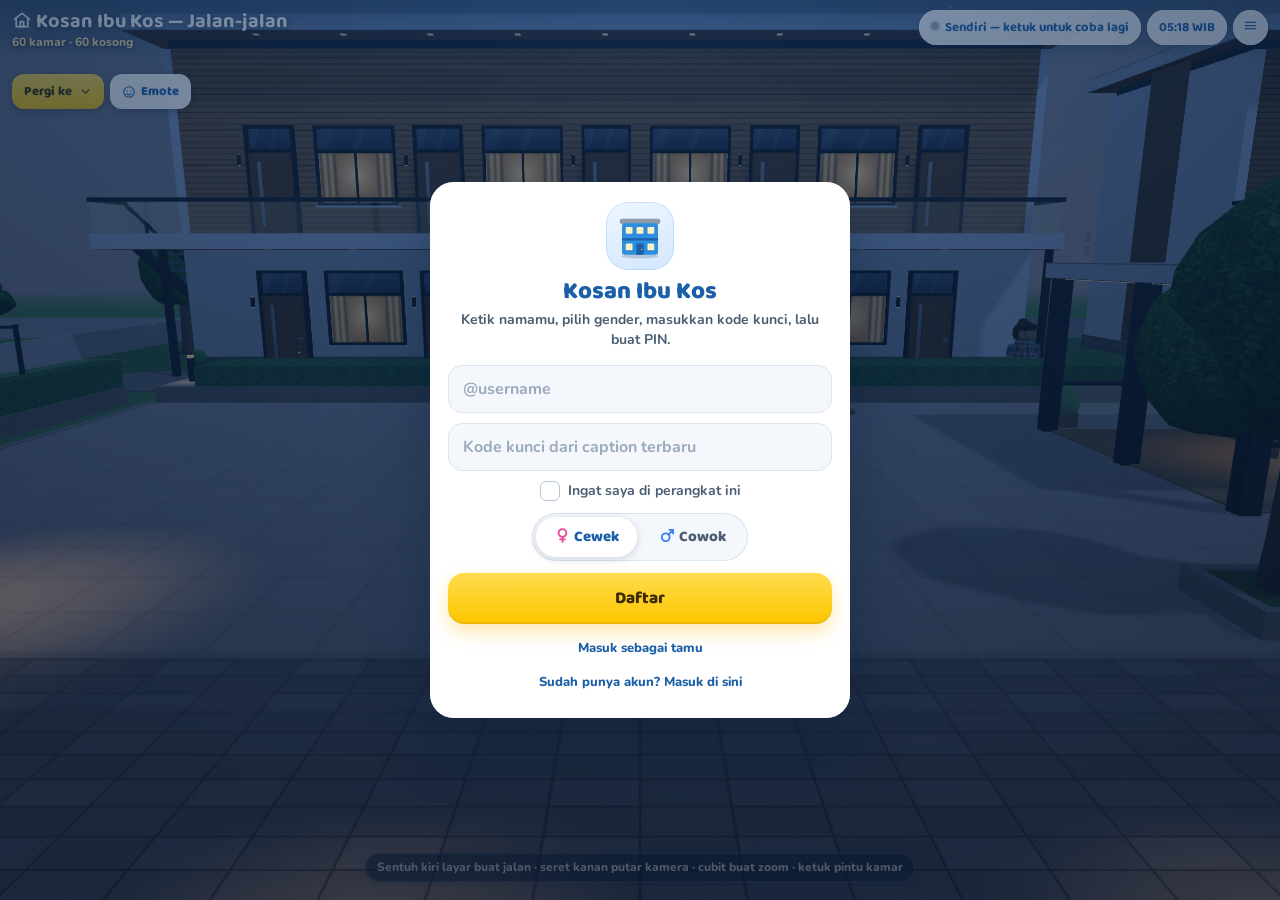
==== index.html @ 00a7cd7e "Arkade Ria: capit, balap, dansa bisa dimainkan + papan skor mingguan di dalam arkade + hadiah boneka" ====
<!DOCTYPE html>
<html lang="id">
<head>
<meta charset="UTF-8">
<meta name="viewport" content="width=device-width, initial-scale=1, maximum-scale=1, user-scalable=no, interactive-widget=resizes-visual">
<title>Kosan Ibu Kos — Jalan-jalan</title>
<meta name="description" content="Jalan-jalan di Kosan Ibu Kos: 6 gedung 2 lantai, 60 kamar, ruang tamu + WiFi. Ketik namamu, lihat preview kamarmu.">
<meta name="theme-color" content="#2E7FD6">
<!-- Ronde 41 — game jadi halaman utama (sampul dihapus): og tags dipindah dari
     sampul biar preview link saat dishare tetap bagus. -->
<meta property="og:type" content="website">
<meta property="og:title" content="Kosan Ibu Kos — Jalan-jalan di Kosan 3D">
<meta property="og:description" content="60 kamar, 1 Ibu Kos, 0 ampun buat yang telat bayar. Ketik namamu, lihat preview kamarmu, jalan-jalan di kosan 3D.">
<meta property="og:image" content="https://kosan-ibu-kos.vercel.app/assets/og.jpg?v=20261116">
<meta property="og:image:width" content="1200">
<meta property="og:image:height" content="630">
<link rel="icon" type="image/png" href="assets/favicon.png">
<link rel="stylesheet" href="fonts/fonts-local.css">
<!-- Ronde 41 — html2canvas buat Simpan Kartu (PNG), port dari sampul. -->
<script src="vendor/html2canvas.min.js"></script>
<style>
  * { box-sizing: border-box; margin: 0; padding: 0; -webkit-tap-highlight-color: transparent; }
  html, body { height: 100%; overflow: hidden; background: #8ec9ee;
    font-family: 'Nunito', system-ui, -apple-system, sans-serif; color: #1c2b3a; }
  #scene { position: fixed; inset: 0; }
  #scene canvas { display: block; touch-action: none; }

  .hud { position: fixed; z-index: 10; }
  #topbar { top: 0; left: 0; right: 0; display: flex; align-items: flex-start;
    justify-content: space-between; gap: 8px; padding: 10px 12px;
    background: linear-gradient(rgba(20,60,110,.55), rgba(20,60,110,0)); pointer-events: none; }
  #topbar > * { pointer-events: auto; }
  #hud-title h1 { font-family: 'Baloo 2', 'Nunito', sans-serif; font-size: 20px; line-height: 1.1;
    color: #fff; text-shadow: 0 2px 6px rgba(0,0,0,.45); white-space: nowrap; }
  #hud-title p { font-size: 12px; font-weight: 800; color: #FFE9A8;
    text-shadow: 0 1px 4px rgba(0,0,0,.5); margin-top: 2px; white-space: nowrap; }
  #topbtns { display: flex; flex-direction: row; flex-wrap: wrap; gap: 6px; justify-content: flex-end; }
  .pillbtn { font-family: 'Baloo 2', 'Nunito', sans-serif; font-size: 13px; font-weight: 700;
    border: none; border-radius: 999px; padding: 7px 12px; cursor: pointer;
    box-shadow: 0 2px 6px rgba(0,0,0,.3); white-space: nowrap; }
  #ktaBtn { background: #fff; color: #1B5FA8; } /* Ronde 22 — KTA jadi tombol beneran (Fase 2c); bukan lagi placeholder */

  /* Ronde 40 — namebar (kolom cari) DIHAPUS, diganti actionbar: tombol
     aksi langsung di header. Ronde 44 — 3 tombol (Rumahmu / Ruang Tamu /
     Dapur) DIRINGKAS jadi satu dropdown "Masuk ke" (perintah Ryan 03:39:
     biar rapih, tidak numpuk di header). Pemicu = kuning (aksi utama),
     menu berisi 3 tujuan. */
  #actionbar { top: 74px; left: 12px; display: flex; gap: 6px; }
  #actionbar button { font-family: 'Baloo 2', 'Nunito', sans-serif; font-size: 13px; font-weight: 800;
    border: none; border-radius: 12px; padding: 7px 12px; cursor: pointer;
    box-shadow: 0 2px 8px rgba(0,0,0,.3); white-space: nowrap;
    display: inline-flex; align-items: center; justify-content: center; gap: 5px; }
  #actionbar button:active { transform: scale(.97); }
  #masukBtn { background: #FFD11A; color: #4a3400; }
  #actionbar .uicon { width: 14px; height: 14px; }
  /* Ronde 44 — dropdown "Pergi ke": wadah relatif, menu muncul di bawah
     pemicu. Menu putih, opsi menumpuk vertikal, lebar penuh. */
  #masukDropdown { position: relative; }
  #masukMenu { display: none; position: absolute; top: calc(100% + 6px); left: 0;
    min-width: 170px; background: #fff; border-radius: 12px; padding: 6px;
    box-shadow: 0 4px 16px rgba(0,0,0,.35); flex-direction: column; gap: 4px; z-index: 30; }
  #masukMenu.open { display: flex; }
  #masukMenu button { background: #fff; color: #1B5FA8; box-shadow: none;
    width: 100%; justify-content: flex-start; padding: 8px 10px; }
  #masukMenu button:hover { background: #eaf3ff; }
  #masukMenu button:active { transform: scale(.98); }
  #masukArrow { font-size: 11px; margin-left: 2px; }

  /* (Ronde 10b: #genderRow pindah ke dalam overlay masuk — bukan lagi
     elemen HUD; posisinya diatur #entryOverlay #genderRow.) */
  .gbtn { font-family: 'Baloo 2', 'Nunito', sans-serif; font-size: 13px; font-weight: 800;
    background: rgba(255,255,255,.85); color: #5a6b7d; border: 2px solid #fff; border-radius: 999px;
    padding: 6px 12px; cursor: pointer; box-shadow: 0 2px 6px rgba(0,0,0,.3); white-space: nowrap; }
  .gbtn.active { background: #2E7FD6; color: #fff; border-color: #2E7FD6; }
  .gbtn:active { transform: scale(.97); }

  /* Layar masuk (Ronde 10b — MULTIPLAYER-SPEC §4): overlay di atas dunia,
     nama + gender dipilih SEBELUM masuk dan TERKUNCI selama di dalam game
     (syarat multiplayer: identitas pemain lain harus stabil). */
  #entryOverlay { position: fixed; inset: 0; z-index: 40; display: none;
    align-items: flex-start; justify-content: center; padding: 16px;
    overflow-y: auto; -webkit-overflow-scrolling: touch;
    background: rgba(10, 30, 60, .55); }
  #entryOverlay.open { display: flex; }
  #entryCard { width: 100%; max-width: 420px; margin: auto; background: #fff; border-radius: 20px;
    padding: 20px 18px; box-shadow: 0 10px 40px rgba(0,0,0,.45); text-align: center; }
  #entryCard h1 { font-family: 'Baloo 2', 'Nunito', sans-serif; font-size: 22px; color: #1B5FA8; }
  #entryCard .entry-sub { font-size: 14px; font-weight: 700; color: #33475c; margin: 6px 0 14px; }
  #entryName { width: 100%; font-family: 'Nunito', sans-serif; font-size: 16px; font-weight: 700;
    padding: 12px 14px; border: 2px solid #cfe0f2; border-radius: 14px; outline: none; color: #1c2b3a; }
  #entryName:focus { border-color: #FFD11A; }
  /* Ronde 51 — kolom kode kunci (daftar mandiri). Perbaikan 9: PIN
     daftar/login lewat keypad #pinOverlay, tidak ada lagi kolom PIN /
     password di kartu masuk. */
  #entryKey { width: 100%; font-family: 'Nunito', sans-serif; font-size: 16px; font-weight: 700;
    padding: 12px 14px; border: 2px solid #cfe0f2; border-radius: 14px; outline: none; color: #1c2b3a; margin-top: 10px; }
  #entryKey:focus { border-color: #FFD11A; }
  /* Rasa aman Fase A — "Ingat saya" + modal PIN kamar (pola #ktaOverlay). */
  .entry-ingat { display: flex; align-items: center; justify-content: center; gap: 8px; margin-top: 10px;
    font-size: 14px; font-weight: 700; color: #33475c; cursor: pointer; }
  .entry-ingat input { width: 18px; height: 18px; accent-color: #2E7FD6; }
  #pinOverlay { position: fixed; inset: 0; z-index: 45; display: none;
    align-items: center; justify-content: center; padding: 16px; background: rgba(10, 30, 60, .55); }
  #pinOverlay.open { display: flex; }
  #pinCard { position: relative; width: 100%; max-width: 360px; background: #fff; border-radius: 20px;
    padding: 18px 16px 16px; box-shadow: 0 10px 40px rgba(0,0,0,.45); text-align: center; }
  #pinCard h2 { font-family: 'Baloo 2', 'Nunito', sans-serif; font-size: 20px; color: #1B5FA8; padding: 0 30px; }
  #pinCard .pin-sub { font-size: 13px; font-weight: 700; color: #5a6b7d; margin: 4px 0 12px; line-height: 1.45; }
  /* 14 Nov #2 — PIN kamar lewat keypad angka (pola pintu
     apartemen / layar kunci HP): 6 titik + 3x4 tombol, tanpa keyboard HP. */
  #pinCard { max-height: calc(100vh - 16px); overflow-y: auto; }
  #pinTitik { display: flex; justify-content: center; gap: 12px; margin: 10px 0 4px; }
  #pinTitik span { width: 14px; height: 14px; border-radius: 50%; border: 2px solid #1B5FA8; background: transparent; }
  #pinTitik span.isi { background: #1B5FA8; }
  #pinPesan { min-height: 20px; margin: 2px 0 8px; }
  #pinStatus { font-size: 13px; font-weight: 800; color: #1B5FA8; line-height: 1.45; }
  #pinCard .entry-error { font-size: 13px; font-weight: 700; color: #e11d48; margin: 0; line-height: 1.45; }
  #pinPad { display: grid; grid-template-columns: repeat(3, 1fr); gap: 8px; }
  #pinPad button { min-height: 56px; border: none; border-radius: 14px; background: #eef2f6; color: #1c2b3a;
    font-family: 'Baloo 2', 'Nunito', sans-serif; font-size: 24px; font-weight: 800; cursor: pointer;
    touch-action: manipulation; -webkit-user-select: none; user-select: none; }
  #pinPad button:active { transform: scale(.96); background: #dde6ef; }
  #pinPad button.pin-aksi { font-size: 15px; }
  #pinPad button.pin-buka { background: #FFD11A; color: #4a3400; }
  #pinPad button:disabled { opacity: .55; cursor: wait; transform: none; }
  @media (max-height: 500px) {
    #pinOverlay { padding: 8px; }
    #pinCard { padding: 10px 14px 12px; }
    #pinCard .pin-sub { display: none; }
    #pinTitik { margin: 6px 0 2px; }
    #pinPesan { margin: 0 0 6px; }
  }
  @media (max-height: 380px) { /* HP kecil landscape: rapatkan jarak, tombol tetap 56 px */
    #pinCard { padding: 8px 12px 8px; }
    #pinCard h2 { font-size: 18px; }
    #pinPad { gap: 6px; }
    #pinPesan { min-height: 18px; margin: 0 0 4px; }
  }
  #pinBtn { font-family: 'Baloo 2', 'Nunito', sans-serif; font-size: 17px; font-weight: 800; margin-top: 12px;
    background: #FFD11A; color: #4a3400; border: none; border-radius: 14px; padding: 12px 20px; width: 100%;
    cursor: pointer; box-shadow: 0 2px 8px rgba(0,0,0,.3); }
  #pinBtn:disabled { opacity: .6; cursor: wait; }
  #pinClose { position: absolute; top: 10px; right: 12px; width: 30px; height: 30px; border: none;
    border-radius: 50%; background: #eef2f6; color: #33475c; font-size: 16px; font-weight: 900; cursor: pointer; }
  .entry-guest { display: block; margin: 10px auto 0; padding: 4px 8px; border: none; background: none;
    font-family: 'Nunito', sans-serif; font-size: 13px; font-weight: 700; color: #1B5FA8;
    text-decoration: underline; cursor: pointer; }
  #entryCard .entry-error { font-size: 13px; font-weight: 700; color: #e11d48; margin: 10px 0 0; line-height: 1.45; }
  /* #genderRow tinggal di dalam kartu masuk (bukan lagi HUD): posisi
     statis di alur kartu, bukan fixed di layar. */
  #entryOverlay #genderRow { position: static; display: flex; gap: 8px; justify-content: center; margin: 12px 0; }
  #entryOverlay #genderRow .gbtn { font-size: 15px; padding: 9px 16px; }
  /* Ronde 15a — simbol gender inline SVG (♀ pink / ♂ biru): ukuran tombol
     masuk 17px, header #whoami 12px (kecil, rapi). */
  .gsym { width: 17px; height: 17px; vertical-align: -3px; }
  #whoami .gsym { width: 12px; height: 12px; vertical-align: -1px; }
  /* Ronde 15b — ikon UI inline SVG (ganti emoji di topbar + tombol kartu):
     stroke currentColor = ikut warna teks tombol; ukuran tombol 15px,
     judul 20px. Jam WIB = pil kecil (bukan tombol, cursor default). */
  .uicon { width: 15px; height: 15px; vertical-align: -2px; }
  #hud-title h1 .uicon { width: 20px; height: 20px; vertical-align: -3px; }
  #entryCard h1 .uicon { width: 22px; height: 22px; vertical-align: -3px; }
  #clockWib { background: rgba(255,255,255,.9); color: #1B5FA8; cursor: default; }
  /* Ronde 15c — menu garis tiga / dropdown header: tombol ☰ di topbar,
     dropdown berisi Misi / Lempar Sendal / KTA / Keluar
     (elemen yang sama dipindah ke dalam menu — aksi + listener utuh).
     Ronde 41 — "Web Utama" dihapus dari dropdown (game = halaman utama).
     Ronde 55 — "Ganti karakter" DIHAPUS dari dropdown (vonis Ryan:
     form daftar/masuk hanya berlaku di layar masuk, bukan di dalam game).
     Dropdown menempel di bawah tombol (absolute terhadap #menuWrap). */
  #menuWrap { position: relative; }
  #menuBtn { background: #fff; color: #1B5FA8; padding: 7px 10px; }
  #menuDrop { position: absolute; top: calc(100% + 6px); right: 0; min-width: 210px;
    background: #fff; border-radius: 14px; box-shadow: 0 8px 24px rgba(0,0,0,.35);
    padding: 6px; display: none; z-index: 20; }
  #menuDrop.open { display: block; }
  /* Baris menu: tampil penuh, ikon + label rata kiri. display: block di
     CSS; exitBtn yang ditampilkan JS via inline-block tetap
     jadi baris penuh (width 100%) — inline display:none tetap menyembunyikan. */
  #menuDrop .pillbtn { display: block; width: 100%; background: transparent;
    color: #1c2b3a; box-shadow: none; border-radius: 10px; padding: 10px 12px;
    font-size: 14px; text-align: left; }
  #menuDrop .pillbtn:active { background: #eef2f6; }
  #menuDrop .uicon { margin-right: 8px; }
  /* Suasana — status Musik / Efek suara di kanan baris menu */
  #menuDrop .menu-status { float: right; margin-left: 12px; font-size: 12px; font-weight: 800; color: #1B5FA8; }
  #menuDrop .menu-status.mati { color: #8a94a0; }
  #entryBtn { font-family: 'Baloo 2', 'Nunito', sans-serif; font-size: 17px; font-weight: 800;
    background: #FFD11A; color: #4a3400; border: none; border-radius: 14px;
    padding: 12px 20px; width: 100%; cursor: pointer; box-shadow: 0 2px 8px rgba(0,0,0,.3); }
  #entryBtn:active { transform: scale(.98); }
  #entryBtn:disabled { opacity: .7; cursor: wait; transform: none; }
  .entry-guest:disabled { opacity: .5; cursor: wait; }
  /* label identitas read-only di topbar (terkunci selama di dalam game) */
  #whoami { font-size: 12px; font-weight: 800; color: #fff;
    text-shadow: 0 1px 4px rgba(0,0,0,.5); margin-top: 2px; white-space: nowrap; }
  #whoami:empty { display: none; }
  #exitBtn { background: #fff; color: #1B5FA8; }
  /* Ronde 13b — tombol "Bangun" (muncul saat tidur/duduk di kasur) */
  #wakeBtn { background: #FFD11A; color: #4a3400; }
  /* Ronde 13b — toast kecil (umpan balik lampu tidur / bangun).
     Perabot modern (Ryan: "toast juga"): #toast = TUMPUKAN (maks 3, terbaru di
     bawah) — dua toast beruntun (mis. lampu mati + misi selesai) dua-duanya
     terbaca. Teks panjang membungkus (dulu nowrap = terpotong di HP sempit). */
  #toast { left: 50%; transform: translateX(-50%); bottom: calc(90px + env(safe-area-inset-bottom, 0px));
    width: max-content; max-width: min(440px, calc(100vw - 32px)); display: flex; flex-direction: column;
    align-items: center; gap: 6px; pointer-events: none; z-index: 30; }
  .toast-item { position: relative; display: flex; align-items: center; gap: 9px; max-width: 100%; box-sizing: border-box;
    padding: 7px 15px 8px 7px; border-radius: 16px; overflow: hidden; color: #fff; font-size: 13px; font-weight: 800; line-height: 1.32;
    background: rgba(14,36,66,.9); -webkit-backdrop-filter: blur(10px); backdrop-filter: blur(10px);
    box-shadow: inset 0 0 0 1px rgba(255,255,255,.13), 0 10px 28px rgba(8,28,58,.34);
    animation: kbToastMasuk .34s cubic-bezier(.2,.9,.25,1.25) both; }
  .toast-ikon { flex: none; width: 26px; height: 26px; border-radius: 50%; display: flex; align-items: center; justify-content: center;
    background: linear-gradient(180deg, #ffe066, #ffc21a); color: #5a3d00; font-size: 14px; line-height: 1;
    box-shadow: 0 2px 6px rgba(255,194,26,.35), inset 0 -2px 0 rgba(0,0,0,.08); }
  .toast-ikon .uicon { width: 16px; height: 16px; display: block; }
  .toast-teks { min-width: 0; overflow-wrap: anywhere; text-align: left; }
  .toast-sisa { position: absolute; left: 14px; right: 14px; bottom: 2px; height: 2px; border-radius: 2px;
    background: rgba(255,255,255,.34); transform-origin: left center; animation: kbToastSisa 2400ms linear forwards; } /* sisa waktu tampil */
  .toast-item.denyut { animation: kbToastDenyut .3s ease-out; }
  .toast-item.keluar { animation: kbToastKeluar .24s ease-in forwards; }
  /* Multiplayer v1 — pil status (§1.3): 🟢/🟡/⚪, ketuk = coba lagi. */
  #mpPill { background: rgba(255,255,255,.9); color: #1B5FA8; }

  /* joystick MENGAMBANG ala Mobile Legends (Ronde 9): tidak ada posisi
     tetap — alas 120px MUNCUL di titik sentuh kiri layar, hilang saat
     lepas. Posisi diatur via JS (style.left/top); display none = tidak
     menghalangi sentuhan (pointer-events none, semua sentuhan ke kanvas). */
  #joy { display: none; left: 0; top: 0; width: 120px; height: 120px; border-radius: 50%;
    background: rgba(255,255,255,.25); border: 2px solid rgba(255,255,255,.7);
    box-shadow: 0 3px 8px rgba(0,0,0,.3); touch-action: none;
    user-select: none; -webkit-user-select: none; pointer-events: none; }
  #joyKnob { position: absolute; left: 50%; top: 50%; width: 52px; height: 52px;
    border-radius: 50%; background: rgba(255,255,255,.9); border: 2px solid #fff;
    box-shadow: 0 2px 6px rgba(0,0,0,.35); transform: translate(-50%, -50%);
    pointer-events: none; }


  /* Ronde 25 — kartu UTUH tanpa scroll (vonis HP Ryan 17:18): max-height
     dibatasi viewport (100dvh), bukan angka tetap — isi kartu (≤ ~300px)
     selalu muat; overflow-y:auto tinggal sebagai jaring pengaman. */
  #roomCard { left: 12px; right: 12px; bottom: 12px; max-width: 480px; margin: 0 auto;
    background: #fff; border-radius: 18px; padding: 12px 14px 14px;
    box-shadow: 0 6px 24px rgba(0,0,0,.35); display: none; max-height: calc(100dvh - 60px); max-height: calc(100svh - 72px); overflow-y: auto;
    transform: translateZ(0); z-index: 15; }
  /* Ronde 56 — ✕ kartu harus selalu menang lawan topbar (z 10) dan tidak
     pernah naik ke tepi atas layar: (1) z-index 15 (di atas topbar,
     di bawah menuDrop z 20 + overlay z 40); (2) max-height pakai svh
     (viewport kecil = konservatif), BUKAN dvh — di HP Ryan dvh mengukur
     LEBIH BESAR dari viewport terlihat (kartu 341px padahal cap dvh
     252px), ujung atas kartu + ✕ nempel tepi layar di bawah pil header
     dan tidak bisa diketuk. svh menjamin ujung atas kartu ≥60px dari atas. */
  #roomCard.open { display: block; }
  /* Ronde 10a — kartu jangan menutupi avatar di tengah layar: di desktop
     kartu berlabuh di kanan bawah (avatar di tengah layar tetap keliatan);
     di HP tetap lembar bawah tapi bisa diciutkan jadi judul saja. */
  @media (min-width: 421px) {
    #roomCard { left: auto; right: 12px; bottom: 12px; width: 340px; max-width: calc(100vw - 24px); margin: 0; }
  }
  /* Ronde 60 — fitur ciutkan kartu (.min + tombol ▾) DIHAPUS (perintah Ryan
     18:20: "gak usah pake panah bawah, tombol silang aja") — kartu hanya
     bisa dibuka/ditutup (✕), tidak bisa diciutkan jadi judul saja. */
  #roomCard h2 { font-family: 'Baloo 2', 'Nunito', sans-serif; font-size: 18px; color: #1B5FA8;
    margin-bottom: 0; }
  /* Ronde 59 — header kartu jadi flex (judul + ✕ sebaris, in-flow):
     tombol absolut (top:8px, 30px) dulu LEBIH TINGGI dari baris judul di
     landscape pendek (h2 15px) sehingga bawah lingkarannya nabrak garis
     atas kotak nama (.kta) — vonis Ryan 17:48. In-flow = tidak mungkin
     nabrak lagi, berapa pun ukuran font/lebarnya.
     Ronde 60 — tombol ▾ DIHAPUS (perintah Ryan 18:20), tinggal ✕ saja. */
  #cardHead { display: flex; align-items: center; gap: 8px; margin-bottom: 6px; }
  #cardHead h2 { flex: 1 1 auto; min-width: 0; }
  #roomCard p { font-size: 14px; line-height: 1.45; font-weight: 700; color: #33475c; }
  #roomCard .stamp { display: inline-block; margin-top: 8px; font-family: 'Baloo 2', sans-serif;
    font-size: 12px; font-weight: 800; letter-spacing: 1px; color: #b3261e;
    border: 2px solid #b3261e; border-radius: 6px; padding: 2px 8px; transform: rotate(-2deg); }
  #roomCard .cardid { font-family: 'Baloo 2', sans-serif; font-size: 15px; color: #1B5FA8; }
  /* Ronde 18 — jalur daftar di kartu preview: tulisan kecil gaya hint +
     tombol profil IG (hanya di kartu preview, bukan RESMI). */
  #roomCard .regpath { font-size: 12px; font-weight: 700; color: #64748b; margin-top: 8px; }
  #roomCard .igbtn { display: inline-flex; align-items: center; gap: 6px; margin-top: 6px;
    font-family: 'Baloo 2', sans-serif; font-size: 14px; font-weight: 800;
    background: #eef2f6; color: #33475c; border-radius: 12px; padding: 9px 14px;
    text-decoration: none; cursor: pointer; }
  #roomCard .actions { display: flex; gap: 8px; margin-top: 10px; }
  #roomCard .actions button { font-family: 'Baloo 2', sans-serif; font-size: 14px; font-weight: 800;
    border: none; border-radius: 12px; padding: 9px 14px; cursor: pointer; }
  #goRoomBtn { background: #2E7FD6; color: #fff; }
  #cardClose { position: static; flex: 0 0 auto; width: 30px; height: 30px;
    border: none; border-radius: 50%; background: #eef2f6; color: #33475c;
    font-size: 16px; font-weight: 900; cursor: pointer; }
  /* Ronde 47 — celah ▾/✕ dilebarin (46px→54px) — sudah tidak berlaku:
     Ronde 60 tombol ▾ DIHAPUS (perintah Ryan 18:20), tinggal ✕ saja. */
  #roomCard { position: fixed; }
  /* Ronde 20 — panel Misi harian (Fase 2a): overlay di atas dunia (pola
     #entryOverlay), kartu putih di tengah; daftar misi + progres + bintang. */
  #misiOverlay { position: fixed; inset: 0; z-index: 40; display: none;
    align-items: center; justify-content: center; padding: 16px;
    background: rgba(10, 30, 60, .55); }
  #misiOverlay.open { display: flex; }
  #misiCard { position: relative; width: 100%; max-width: 420px; max-height: calc(100vh - 32px);
    overflow-y: auto; background: #fff; border-radius: 20px;
    padding: 18px 16px 14px; box-shadow: 0 10px 40px rgba(0,0,0,.45); }
  #misiCard h2 { font-family: 'Baloo 2', 'Nunito', sans-serif; font-size: 20px; color: #1B5FA8;
    margin-bottom: 2px; padding-right: 36px; }
  #misiCard h2 .uicon { width: 22px; height: 22px; vertical-align: -3px; }
  #misiDate { font-size: 12px; font-weight: 800; color: #5a6b7d; }
  #misiStars { font-size: 14px; font-weight: 800; color: #b7791f; margin: 6px 0 10px; }
  #misiList { list-style: none; margin: 0; padding: 0; }
  #misiList li { display: flex; align-items: center; gap: 10px;
    padding: 9px 10px; border-radius: 12px; background: #f2f6fa; margin-bottom: 6px; }
  #misiList li.done { background: #e6f4ea; }
  #misiList .mikon { flex: 0 0 auto; width: 34px; height: 34px; border-radius: 10px;
    background: #fff; color: #1B5FA8; display: flex; align-items: center; justify-content: center;
    box-shadow: 0 1px 4px rgba(0,0,0,.15); }
  #misiList li.done .mikon { background: #2E7FD6; color: #fff; }
  #misiList .mikon .uicon { width: 20px; height: 20px; }
  #misiList .mbody { flex: 1; min-width: 0; }
  #misiList .mnama { font-family: 'Baloo 2', 'Nunito', sans-serif; font-size: 15px; font-weight: 800; color: #1c2b3a; }
  #misiList .mket { font-size: 12px; font-weight: 700; color: #5a6b7d; line-height: 1.35; }
  #misiList .mprog { font-size: 12px; font-weight: 800; color: #1B5FA8; white-space: nowrap; }
  #misiList .mcek { flex: 0 0 auto; width: 26px; height: 26px; border-radius: 50%;
    border: 2px solid #cbd5e1; color: transparent; font-size: 15px; font-weight: 900;
    display: flex; align-items: center; justify-content: center; }
  #misiList li.done .mcek { border-color: #22a06b; background: #22a06b; color: #fff; }
  #misiClose { position: absolute; top: 10px; right: 12px; width: 30px; height: 30px;
    border: none; border-radius: 50%; background: #eef2f6; color: #33475c;
    font-size: 16px; font-weight: 900; cursor: pointer; }
  .misi-note { font-size: 11px; font-weight: 700; color: #64748b; margin-top: 8px; line-height: 1.45; }
  /* Ronde 21 — mini game Lempar Sendal (Fase 2b): overlay di atas dunia
     (pola #misiOverlay); kanvas 2D + HUD skor + tombol Main Lagi/Tutup. */
  #sendalOverlay { position: fixed; inset: 0; z-index: 40; display: none;
    align-items: center; justify-content: center; padding: 16px;
    background: rgba(10, 30, 60, .55); }
  #sendalOverlay.open { display: flex; }
  #sendalCard { position: relative; width: 100%; max-width: 420px; max-height: calc(100vh - 32px);
    overflow-y: auto; background: #fff; border-radius: 20px;
    padding: 18px 16px 14px; box-shadow: 0 10px 40px rgba(0,0,0,.45); }
  #sendalCard h2 { font-family: 'Baloo 2', 'Nunito', sans-serif; font-size: 20px; color: #1B5FA8;
    margin-bottom: 2px; padding-right: 36px; }
  #sendalCard h2 .uicon { width: 22px; height: 22px; vertical-align: -3px; }
  #sendalHud { font-size: 13px; font-weight: 800; color: #33475c; margin: 6px 0 8px; }
  #sendalHud b { color: #1B5FA8; }
  #sendalCanvas { display: block; width: 100%; height: auto; border-radius: 12px;
    touch-action: none; user-select: none; -webkit-user-select: none; cursor: crosshair; }
  #sendalHasil { font-size: 13px; font-weight: 800; color: #b7791f; min-height: 18px;
    margin-top: 8px; text-align: center; }
  #sendalCard .actions { display: flex; gap: 8px; margin-top: 10px; }
  #sendalCard .actions button { font-family: 'Baloo 2', sans-serif; font-size: 14px; font-weight: 800;
    border: none; border-radius: 12px; padding: 9px 14px; cursor: pointer; flex: 1; }
  #sendalAgainBtn { background: #2E7FD6; color: #fff; }
  #sendalCloseBtn { background: #eef2f6; color: #33475c; }
  #sendalClose { position: absolute; top: 10px; right: 12px; width: 30px; height: 30px;
    border: none; border-radius: 50%; background: #eef2f6; color: #33475c;
    font-size: 16px; font-weight: 900; cursor: pointer; }
  /* tombol dari panel Misi ke mini game (konteks misi 'sendal'): lebar
     penuh, gaya tombol kartu (bukan pillbtn topbar). */
  #misiSendalBtn { width: 100%; margin-top: 10px; font-family: 'Baloo 2', sans-serif; font-size: 14px;
    font-weight: 800; background: #eef2f6; color: #1B5FA8; border: none; border-radius: 12px;
    padding: 9px 14px; cursor: pointer; }
  #misiSendalBtn .uicon { width: 16px; height: 16px; vertical-align: -2px; margin-right: 6px; }
  .sendal-note { font-size: 11px; font-weight: 700; color: #64748b; margin-top: 8px; line-height: 1.45; }
  /* Ronde 22 — KTA (Fase 2c): overlay kartu tanda penghuni (pola
     #misiOverlay); layout kartu identitas dipakai KTA overlay + kartu
     kamar showRoomCard (satu renderer ktaKartuHtml). */
  #ktaOverlay { position: fixed; inset: 0; z-index: 40; display: none;
    align-items: center; justify-content: center; padding: 16px;
    background: rgba(10, 30, 60, .55); }
  #ktaOverlay.open { display: flex; }
  #ktaCard { position: relative; width: 100%; max-width: 420px; max-height: calc(100vh - 32px);
    overflow-y: auto; background: #fff; border-radius: 20px;
    padding: 18px 16px 14px; box-shadow: 0 10px 40px rgba(0,0,0,.45); }
  #ktaCard h2 { font-family: 'Baloo 2', 'Nunito', sans-serif; font-size: 20px; color: #1B5FA8;
    margin-bottom: 2px; padding-right: 36px; }
  #ktaCard h2 .uicon { width: 22px; height: 22px; vertical-align: -3px; }
  #ktaCard .kta-sub { font-size: 12px; font-weight: 800; color: #5a6b7d; }
  #ktaClose { position: absolute; top: 10px; right: 12px; width: 30px; height: 30px;
    border: none; border-radius: 50%; background: #eef2f6; color: #33475c;
    font-size: 16px; font-weight: 900; cursor: pointer; }
  .kta-note { font-size: 11px; font-weight: 700; color: #64748b; margin-top: 8px; line-height: 1.45; }
  /* Kartu identitas: kotak berbingkai di dalam panel/kartu; baris atas =
     foto + nama/kamar/ID + lencana; bawah = status + jalur daftar. */
  .kta { margin-top: 10px; border: 2px solid #dbe7f3; border-radius: 14px; padding: 12px;
    background: linear-gradient(180deg, #f7fbff, #fff); }
  .kta-top { display: flex; align-items: center; gap: 12px; }
  .kta-foto { flex: 0 0 auto; position: relative; width: 64px; height: 64px; border-radius: 50%;
    display: flex; align-items: center; justify-content: center; }
  .kta-foto.kta-cewek { background: #fce7f3; color: #be185d; }
  .kta-foto.kta-cowok { background: #dbeafe; color: #1d4ed8; }
  .kta-foto.kta-netral { background: #eef2f6; color: #5a6b7d; }
  .kta-inisial { font-family: 'Baloo 2', sans-serif; font-size: 30px; font-weight: 800; line-height: 1; }
  .kta-gsym { position: absolute; right: -2px; bottom: -2px; width: 22px; height: 22px; border-radius: 50%;
    background: #fff; display: flex; align-items: center; justify-content: center;
    box-shadow: 0 1px 4px rgba(0,0,0,.25); }
  .kta-gsym .gsym { width: 14px; height: 14px; }
  .kta-gsym .uicon { width: 14px; height: 14px; }
  .kta-ident { flex: 1; min-width: 0; }
  .kta-nama { font-family: 'Baloo 2', sans-serif; font-size: 18px; font-weight: 800; color: #1c2b3a;
    overflow: hidden; text-overflow: ellipsis; white-space: nowrap; }
  .kta-kamar { font-size: 13px; font-weight: 800; color: #1B5FA8; }
  .kta-id { font-family: 'Baloo 2', sans-serif; font-size: 13px; font-weight: 800; color: #5a6b7d; }
  .kta-lencana { flex: 0 0 auto; font-family: 'Baloo 2', sans-serif; font-size: 11px; font-weight: 800;
    letter-spacing: 1px; border-radius: 999px; padding: 4px 10px; }
  .kta-lencana.kta-penghuni { background: #e6f4ea; color: #1e7e34; border: 1.5px solid #22a06b; }
  .kta-lencana.kta-preview { background: #fef3c7; color: #92400e; border: 1.5px solid #d97706; }
  /* Ronde 24 — lencana "Kunci Kamar" (Fase 2d): chip emas di bawah lencana
     PENGHUNI/PREVIEW (kolom kanan .kta-top). */
  .kta-lencana-wrap { flex: 0 0 auto; display: flex; flex-direction: column;
    align-items: flex-end; gap: 4px; }
  .kta-lencana.kta-kunci { background: #fef9c3; color: #854d0e; border: 1.5px solid #d4a017; }
  .kta-lencana .uicon { width: 12px; height: 12px; vertical-align: -1px; margin-right: 3px; }
  /* Ronde 24 — seksi klaim Kunci Kamar di panel KTA (di bawah #ktaBody):
     tombol klaim + label jujur + status sesudah diklaim.
     Ronde 25 — klaim pakai KODE (tombol ketuk-doang gampang dibohongi):
     label + baris input kode + tombol "Klaim Kunci". */
  .kta-kunci { margin-top: 12px; border-top: 1.5px dashed #dbe7f3; padding-top: 10px; }
  .kta-kunci-label { display: block; font-size: 12px; font-weight: 800; color: #33475c; }
  .kta-kunci-row { display: flex; gap: 8px; margin-top: 6px; }
  #ktaKunciInput { flex: 1; min-width: 0; font-family: 'Nunito', sans-serif; font-size: 14px; font-weight: 800;
    padding: 9px 12px; border: 2px solid #d4a017; border-radius: 12px; outline: none;
    text-transform: uppercase; letter-spacing: 1px; color: #1c2b3a; background: #fffdf5; }
  #ktaKunciInput:focus { border-color: #FFD11A; }
  #ktaKunciBtn { flex: 0 0 auto; font-family: 'Baloo 2', sans-serif; font-size: 14px; font-weight: 800;
    background: #fef3c7; color: #854d0e; border: 1.5px solid #d4a017; border-radius: 12px;
    padding: 10px 14px; cursor: pointer; white-space: nowrap; }
  #ktaKunciBtn .uicon { width: 16px; height: 16px; vertical-align: -2px; margin-right: 6px; }
  .kta-kunci-note { font-size: 11px; font-weight: 700; color: #64748b; margin-top: 6px; line-height: 1.45; }
  .kta-kunci-note a { color: #1B5FA8; }
  .kta-kunci-dapat { display: flex; align-items: center; gap: 8px; font-family: 'Baloo 2', sans-serif;
    font-size: 14px; font-weight: 800; color: #1e7e34; }
  .kta-kunci-dapat .uicon { width: 18px; height: 18px; }
  .kta-status { font-size: 13px; font-weight: 700; color: #33475c; margin-top: 10px; }
  /* Jalur daftar (ronde 18) di dalam .kta — KTA overlay bukan anak
     #roomCard, jadi butuh aturan sendiri (gaya sama seperti kartu). */
  .kta .regpath { font-size: 12px; font-weight: 700; color: #64748b; margin-top: 8px; }
  .kta .igbtn { display: inline-flex; align-items: center; gap: 6px; margin-top: 6px;
    font-family: 'Baloo 2', sans-serif; font-size: 14px; font-weight: 800;
    background: #eef2f6; color: #33475c; border-radius: 12px; padding: 9px 14px;
    text-decoration: none; cursor: pointer; }
  /* Ronde 23 — loading screen: overlay HTML statis, tampil sejak awal
     (sebelum modul Three.js jalan); JS menyembunyikannya begitu scene +
     entry siap. UI refresh (Nov 2026): langit + awan, gedung kos dengan
     jendela yang menyala bergantian, bilah progres, tips bergilir, dan
     pesan "koneksi lambat" + tombol muat ulang kalau kelamaan. */
  #loadingOverlay { position: fixed; inset: 0; z-index: 100; display: flex;
    align-items: center; justify-content: center; overflow: hidden;
    background: linear-gradient(180deg, #7cc7f5 0%, #3b92e3 48%, #1b5fa8 100%); color: #fff;
    transition: opacity .45s ease, visibility .45s; }
  #loadingOverlay.hide { opacity: 0; visibility: hidden; pointer-events: none; }
  #loadingOverlay.gone { display: none; }
  #loadingCard { position: relative; z-index: 2; text-align: center; padding: 24px; width: min(340px, 100%); }
  .load-gedung { width: 132px; height: 132px; margin: 0 auto; animation: kbMelayang 3.2s ease-in-out infinite; }
  .load-gedung .kb-gedung { width: 100%; height: 100%; filter: drop-shadow(0 10px 18px rgba(8,28,58,.30)); }
  .load-gedung .kb-jendela { animation: kbLampu 2.4s ease-in-out infinite; }
  .load-gedung .kb-jendela:nth-of-type(2) { animation-delay: .4s; }
  .load-gedung .kb-jendela:nth-of-type(3) { animation-delay: .8s; }
  .load-gedung .kb-jendela:nth-of-type(4) { animation-delay: 1.2s; }
  .load-gedung .kb-jendela:nth-of-type(5) { animation-delay: 1.6s; }
  #loadingCard h1 { font-family: 'Baloo 2', 'Nunito', sans-serif; font-size: 32px; font-weight: 800;
    line-height: 1.1; letter-spacing: .3px; margin-top: 10px; text-shadow: 0 3px 12px rgba(8,28,58,.35); }
  #loadingCard .load-tag { font-size: 13px; font-weight: 700; color: rgba(255,255,255,.85); margin-top: 4px; }
  .load-bar { width: 220px; max-width: 80%; height: 8px; margin: 22px auto 0; border-radius: 999px;
    background: rgba(255,255,255,.25); overflow: hidden; box-shadow: inset 0 1px 2px rgba(8,28,58,.25); }
  #loadBarIsi { display: block; height: 100%; width: 4%; border-radius: inherit;
    background: linear-gradient(90deg, #ffe066, #ffc400); box-shadow: 0 0 12px rgba(255,209,26,.7);
    transition: width .25s ease-out; }
  #loadTip { font-size: 13px; font-weight: 800; color: #FFE9A8; margin-top: 12px; min-height: 18px; }
  #loadReload { margin-top: 12px; font-family: 'Baloo 2', 'Nunito', sans-serif; font-size: 14px; font-weight: 800;
    border: none; border-radius: 999px; padding: 8px 18px; cursor: pointer;
    background: #fff; color: #1B5FA8; box-shadow: 0 4px 14px rgba(8,28,58,.3); }
  #loadReload[hidden] { display: none; }
  .load-awan { position: absolute; z-index: 1; border-radius: 999px; background: rgba(255,255,255,.55);
    filter: blur(1px); animation: kbAwan linear infinite; }
  .load-awan::before, .load-awan::after { content: ""; position: absolute; border-radius: 50%; background: inherit; }
  .load-awan::before { width: 55%; height: 160%; left: 15%; bottom: 30%; }
  .load-awan::after { width: 38%; height: 120%; left: 52%; bottom: 35%; }
  .load-awan-1 { width: 120px; height: 28px; top: 14%; left: -140px; animation-duration: 26s; }
  .load-awan-2 { width: 90px; height: 22px; top: 28%; left: -110px; animation-duration: 34s; animation-delay: -12s; opacity: .8; }
  .load-awan-3 { width: 150px; height: 32px; top: 8%; left: -170px; animation-duration: 40s; animation-delay: -24s; opacity: .6; }
  .load-tanah { position: absolute; z-index: 1; left: -10%; right: -10%; bottom: -60px; height: 140px;
    border-radius: 50% 50% 0 0; background: linear-gradient(180deg, #6cc067, #4a9e4f); opacity: .9; }
  @keyframes kbMelayang { 0%, 100% { transform: translateY(0); } 50% { transform: translateY(-6px); } }
  @keyframes kbLampu { 0%, 100% { fill: #fff3c4; } 50% { fill: #ffd11a; } }
  @keyframes kbAwan { to { transform: translateX(calc(100vw + 340px)); } }
  @media (max-height: 430px) and (orientation: landscape) {
    .load-gedung { width: 92px; height: 92px; }
    #loadingCard h1 { font-size: 26px; margin-top: 4px; }
    .load-bar { margin-top: 14px; }
    .load-tanah { height: 90px; bottom: -50px; }
  }
  /* Loading awal v2 (24 Nov): dunia hidup bertema kos di bawah kartu. Sekeluarga dengan layar "Menuju Kota" (#kotaMuat).
     Semua gerak = transform / opacity pada elemen HTML (jalan di kompositor: tetap hidup walau modul 3D sedang dimuat). */
  #loadingOverlay #loadingCard { z-index: 3; margin-bottom: min(15vh, 120px); }
  #loadingOverlay .lk-dunia { position: absolute; z-index: 1; left: 0; right: 0; bottom: 0; height: 250px; pointer-events: none; }
  #loadingOverlay .lk-dunia .load-tanah { opacity: 1; z-index: 1; height: 150px; bottom: -60px; }
  #loadingOverlay .lk-lapis { position: absolute; left: 0; display: flex; width: 2880px; will-change: transform; }
  #loadingOverlay .lk-ubin { position: relative; flex: none; width: 720px; height: 100%; }
  #loadingOverlay .lk-ubin > svg { position: absolute; left: 0; top: 0; width: 100%; height: 100%; display: block; overflow: visible; }
  #loadingOverlay .lk-ubin i, #loadingOverlay .lk-aktor i, #loadingOverlay .lk-lewat i { position: absolute; display: block; font-style: normal; }
  #loadingOverlay .lk-ubin i svg, #loadingOverlay .lk-aktor svg { width: 100%; height: 100%; display: block; overflow: visible; }
  #loadingOverlay .lk-jauh { z-index: 0; bottom: 78px; height: 120px; opacity: .34; animation: lkGeser 110s linear infinite; }
  #loadingOverlay .lk-kos { z-index: 2; bottom: 60px; height: 170px; animation: lkGeser 24s linear infinite; }
  #loadingOverlay .lk-rumput { position: absolute; z-index: 2; left: 0; right: 0; bottom: 0; height: 66px;
    background: linear-gradient(180deg, #6cc067 0, #57ad58 100%); }
  #loadingOverlay .lk-pagar { z-index: 3; bottom: 54px; height: 70px; animation: lkGeser 12s linear infinite; }
  #loadingOverlay .lk-jalan { position: absolute; z-index: 4; left: 0; right: 0; bottom: 16px; height: 42px;
    background: linear-gradient(180deg, #dfe7ee 0, #dfe7ee 4px, #b9c7d6 4px, #b9c7d6 6px, #5f7389 6px, #566a80 36px, #b9c7d6 36px, #b9c7d6 38px, #dfe7ee 38px, #dfe7ee 100%);
    box-shadow: 0 3px 0 rgba(8,28,58,.16); }
  #loadingOverlay .lk-marka { z-index: 5; bottom: 35px; height: 3px; animation: lkGeser 7s linear infinite; }
  #loadingOverlay .lk-semak { z-index: 8; bottom: -8px; height: 46px; animation: lkGeser 4.8s linear infinite; }
  #loadingOverlay .lk-nyala { animation: lkLampu 2.6s ease-in-out infinite; will-change: opacity; }
  #loadingOverlay .lk-nyala-2 { animation-delay: -.9s; }
  #loadingOverlay .lk-nyala-3 { animation-delay: -1.7s; }
  #loadingOverlay .lk-pohon { transform-origin: 50% 100%; animation: lkGoyangPohon 3.4s ease-in-out infinite; }
  #loadingOverlay .lk-kain { transform-origin: 50% 0; animation: lkKibar 1.5s ease-in-out infinite; }
  #loadingOverlay .lk-ayam { transform-origin: 70% 100%; animation: lkPatuk 1.3s ease-in-out infinite; }
  #loadingOverlay .lk-ekor { transform-origin: 0 100%; animation: lkEkor 1.8s ease-in-out infinite; }
  #loadingOverlay .lk-tunda-1 { animation-delay: -.5s; }
  #loadingOverlay .lk-tunda-2 { animation-delay: -1.1s; }
  #loadingOverlay .lk-tunda-3 { animation-delay: -1.9s; }
  /* aktor: penghuni naik skuter di lajur dekat (tetap di tengah, dunia yang bergeser) */
  #loadingOverlay .lk-aktor { position: absolute; z-index: 7; left: 50%; bottom: 22px; width: 118px; height: 96px; margin-left: -70px;
    will-change: transform; animation: lkAyun 5.6s ease-in-out infinite; }
  #loadingOverlay .lk-skala { position: absolute; inset: 0; transform: scale(.84); transform-origin: 50% 100%; }
  #loadingOverlay .lk-lewat .lk-skala { transform: scale(.86); }
  #loadingOverlay .lk-skuter { position: absolute; inset: 0; will-change: transform; animation: lkGoyang .42s ease-in-out infinite; }
  #loadingOverlay .lk-bayang { left: 6px; right: 2px; bottom: -3px; height: 8px; border-radius: 50%; background: rgba(8,28,58,.22); }
  #loadingOverlay .lk-roda { width: 26px; height: 26px; bottom: 0; will-change: transform; animation: lkRoda .46s linear infinite; }
  #loadingOverlay .lk-syal { left: 26px; top: 21px; width: 26px; height: 9px; transform-origin: 100% 50%; animation: lkSyal .5s ease-in-out infinite; }
  #loadingOverlay .lk-sorot { left: 100px; top: 44px; width: 44px; height: 18px; border-radius: 50%; will-change: opacity;
    background: radial-gradient(closest-side, rgba(255,243,176,.9), rgba(255,243,176,0)); animation: lkLampu 1.3s ease-in-out infinite; }
  #loadingOverlay .lk-asap { left: -4px; bottom: 14px; width: 10px; height: 10px; border-radius: 50%; background: rgba(255,255,255,.75);
    will-change: transform, opacity; animation: lkAsap 1.1s ease-out infinite; }
  #loadingOverlay .lk-asap-2 { animation-delay: -.37s; }
  #loadingOverlay .lk-asap-3 { animation-delay: -.74s; }
  /* gerobak bakso di lajur jauh: lebih pelan dari skuter, jadi tersalip (bergeser ke kiri pelan) */
  #loadingOverlay .lk-lewat { position: absolute; z-index: 6; left: 0; bottom: 39px; width: 96px; height: 66px;
    will-change: transform; animation: lkLewat 26s linear -20s infinite; }
  #loadingOverlay .lk-gerobak { position: absolute; inset: 0; animation: lkGoyang .7s ease-in-out infinite; }
  #loadingOverlay .lk-lewat .lk-roda { width: 20px; height: 20px; animation-duration: 1.2s; }
  #loadingOverlay .lk-lewat svg { width: 100%; height: 100%; display: block; overflow: visible; }
  #loadingOverlay .lk-uap { left: 30px; top: -2px; width: 8px; height: 8px; border-radius: 50%; background: rgba(255,255,255,.7);
    will-change: transform, opacity; animation: lkUap 1.8s ease-out infinite; }
  #loadingOverlay .lk-uap-2 { left: 40px; animation-delay: -.9s; }
  /* burung di langit */
  #loadingOverlay .lk-burung { position: absolute; z-index: 1; left: 0; width: 22px; height: 12px; will-change: transform; animation: lkTerbang 17s linear infinite; }
  #loadingOverlay .lk-burung i { position: absolute; top: 5px; width: 11px; height: 3px; border-radius: 3px; background: rgba(255,255,255,.9); }
  #loadingOverlay .lk-burung i:first-child { left: 0; transform-origin: 100% 50%; animation: lkSayapKiri .5s ease-in-out infinite; }
  #loadingOverlay .lk-burung i:last-child { left: 11px; transform-origin: 0 50%; animation: lkSayapKanan .5s ease-in-out infinite; }
  #loadingOverlay .lk-burung-1 { top: 13%; }
  #loadingOverlay .lk-burung-2 { top: 10%; animation-delay: -.8s; margin-left: -34px; transform-origin: 50% 50%; }
  #loadingOverlay .lk-burung-3 { top: 6%; animation-duration: 23s; animation-delay: -9s; }
  @keyframes lkGeser { from { transform: translate3d(0, 0, 0); } to { transform: translate3d(-1440px, 0, 0); } }
  @keyframes lkLampu { 0%, 100% { opacity: 0; } 50% { opacity: 1; } }
  @keyframes lkGoyangPohon { 0%, 100% { transform: rotate(-2.6deg); } 50% { transform: rotate(2.6deg); } }
  @keyframes lkKibar { 0%, 100% { transform: skewX(-9deg) scaleY(1); } 50% { transform: skewX(8deg) scaleY(.94); } }
  @keyframes lkPatuk { 0%, 55%, 100% { transform: rotate(0deg); } 68%, 84% { transform: rotate(24deg); } 76% { transform: rotate(8deg); } }
  @keyframes lkEkor { 0%, 100% { transform: rotate(-14deg); } 50% { transform: rotate(20deg); } }
  @keyframes lkAyun { 0%, 100% { transform: translate3d(-10px, 0, 0); } 50% { transform: translate3d(12px, 0, 0); } }
  @keyframes lkGoyang { 0%, 100% { transform: translate3d(0, 0, 0); } 50% { transform: translate3d(0, -1.8px, 0); } }
  @keyframes lkRoda { from { transform: rotate(0deg); } to { transform: rotate(360deg); } }
  @keyframes lkSyal { 0%, 100% { transform: rotate(-9deg) scaleX(1); } 50% { transform: rotate(11deg) scaleX(.86); } }
  @keyframes lkAsap { 0% { transform: translate3d(0, 0, 0) scale(.5); opacity: .85; } 100% { transform: translate3d(-34px, -12px, 0) scale(1.7); opacity: 0; } }
  @keyframes lkUap { 0% { transform: translate3d(0, 0, 0) scale(.6); opacity: .8; } 100% { transform: translate3d(-6px, -22px, 0) scale(1.6); opacity: 0; } }
  @keyframes lkLewat { 0% { transform: translate3d(118vw, 0, 0); } 48%, 100% { transform: translate3d(-170px, 0, 0); } }
  @keyframes lkTerbang { from { transform: translate3d(-60px, 0, 0); } 50% { transform: translate3d(52vw, -16px, 0); } to { transform: translate3d(112vw, 6px, 0); } }
  @keyframes lkSayapKiri { 0%, 100% { transform: rotate(24deg); } 50% { transform: rotate(-22deg); } }
  @keyframes lkSayapKanan { 0%, 100% { transform: rotate(-24deg); } 50% { transform: rotate(22deg); } }
  @media (min-height: 760px) and (min-width: 700px) {
    #loadingOverlay #loadingCard { margin-bottom: min(24vh, 230px); }
    #loadingOverlay .lk-dunia { transform: scale(1.3); transform-origin: 50% 100%; }
  }
  @media (max-height: 430px) {
    #loadingOverlay #loadingCard { padding: 6px 24px; margin-bottom: 138px; }
    #loadingOverlay .load-gedung { width: 74px; height: 74px; }
    #loadingOverlay #loadingCard h1 { font-size: 26px; margin-top: 2px; }
    #loadingOverlay #loadingCard .load-tag { margin-top: 2px; }
    #loadingOverlay .load-bar { margin-top: 12px; }
    #loadingOverlay #loadTip { margin-top: 8px; }
    #loadingOverlay #loadReload { margin-top: 8px; padding: 5px 18px; font-size: 13px; }
    #loadingOverlay .lk-dunia { transform: scale(.72); transform-origin: 50% 100%; left: -20%; right: -20%; }
  }
  @media (max-height: 660px) and (min-height: 431px) {
    #loadingOverlay #loadingCard { margin-bottom: 170px; padding: 12px 24px; }
    #loadingOverlay .load-gedung { width: 96px; height: 96px; }
    #loadingOverlay .lk-dunia { transform: scale(.82); transform-origin: 50% 100%; left: -11%; right: -11%; }
  }
  /* Ronde 23 — layout landscape pendek (mis. HP 800x360): topbar ramping,
     kartu bawah lebih pendek, hint lebih kecil — HUD tidak menutupi
     terlalu banyak viewport. Desktop (lebar >420px) yang berlaku di
     landscape; media query HP portrait (max-width 420px) tidak kena.
     Ronde 25 — vonis HP Ryan 17:18: UI landscape masih berantakan
     (header 3 baris + namebar lebar penuh) — header diringkas jadi
     2 baris total (judul+pil / namebar ringkas), kartu + KTA dipadatkan
     supaya UTUH tanpa scroll. */
  @media (max-height: 430px) and (orientation: landscape) {
    /* Baris 1: judul + pil (judul mengecil, "— Jalan-jalan" hilang,
       status kamar + identitas jadi 1 baris di bawah judul). */
    #topbar { padding: 6px 10px 4px; flex-wrap: wrap; gap: 2px 8px; }
    #hud-title { display: flex; flex-wrap: wrap; align-items: baseline; gap: 0 8px; }
    #hud-title h1 { font-size: 16px; flex: 1 1 100%; }
    #hud-title .h1-sub { display: none; }
    #hud-title h1 .uicon { width: 15px; height: 15px; vertical-align: -2px; }
    #hud-title #roomCount, #hud-title #whoami { font-size: 11px; margin-top: 0; }
    #hud-title #whoami::before { content: "· "; }
    #topbtns > .pillbtn, #menuBtn { font-size: 11px; padding: 5px 9px; }
    #topbar .uicon { width: 13px; height: 13px; }
    /* Ronde 45 — actionbar KEMBALI ke tempat awal (fixed, kiri, di bawah
       topbar) di landscape: perintah Ryan 03:44 — di dalam topbar jadi
       numpuk di kanan (order 8, sejajar pil + ☰). Ronde 46 — top 56px
       (bukan 74px): topbar landscape cuma ~53px, jadi 74px kejauhan.
       Ronde 47 — top 46px: perintah Ryan 04:13 ("naikin lagi, masih jauh
       itu") — topbar landscape nyatanya cuma ~41px (judul 16px + info
       11px, 2 baris), jadi 56px masih celah 15px; 46px = pas di bawah
       tulisan "10 kamar" (celah ~5px). */
    #topbar #actionbar { position: fixed; top: 46px; left: 12px; max-width: calc(100vw - 20px); }
    #actionbar button { font-size: 12px; padding: 6px 9px; }
    #hint { bottom: calc(10px + env(safe-area-inset-bottom, 0px)); font-size: 11px; padding: 4px 10px; }
    #hintToggle { bottom: calc(10px + env(safe-area-inset-bottom, 0px)); }
    /* Ronde 25 — kartu kamar utuh tanpa scroll: padatkan isi (foto
       kecil, font + padding mengecil, tombol boleh membungkus).
       Ronde 26 — kartu KETUTUP pil header (vonis Ryan 17:52: ujung atas
       kartu + tombol ✕/▼ ketutup Tersambung/WIB/☰): max-height dipangkas
       jadi 100dvh-108px — ujung atas kartu tidak pernah naik melewati
       y=96px (header landscape ~85px), jadi ✕/▼ selalu kelihatan penuh.
       Isi dipadatkan lagi (foto 36px, font mengecil) supaya kartu
       preview + kamar sendiri tetap muat tanpa scroll di 360px.
       Ronde 56 — cap dvh GAGAL di HP Ryan (11 Nov 16:51: kartu 341px,
       ujung atas + ✕ nempel tepi layar, ketutup pil header): dvh di
       Chrome HP-nya mengukur lebih besar dari viewport terlihat.
       Ganti ke svh (100svh-120px, ujung atas ≥108px) + z-index 15 di
       aturan dasar — ✕ tidak pernah lagi naik ke bawah pil header. */
    /* Ronde 59 — kartu landscape pendek jadi MODAL TENGAH (bukan pojok kanan
       bawah): vonis Ryan 17:48 ("penempatan posisinya jangan begitu, jelek
       banget"). Desktop tinggi + portrait tetap seperti semula (kanan bawah /
       lembar bawah) — hanya HP landscape pendek yang dipindah ke tengah. */
    #roomCard { max-height: calc(100dvh - 108px); max-height: calc(100svh - 120px); padding: 6px 12px 8px; width: 360px;
      left: 50%; right: auto; bottom: auto; top: 50%; transform: translate(-50%, -50%); }
    #roomCard h2 { font-size: 15px; margin-bottom: 0; }
    #roomCard .kta { margin-top: 4px; padding: 4px 8px; }
    #roomCard .kta-foto { width: 36px; height: 36px; }
    #roomCard .kta-inisial { font-size: 18px; }
    #roomCard .kta-nama { font-size: 14px; }
    #roomCard .kta-kamar, #roomCard .kta-id { font-size: 11px; }
    #roomCard .kta-status { font-size: 11px; margin-top: 3px; }
    #roomCard .kta .regpath { font-size: 10px; margin-top: 3px; }
    #roomCard .kta .igbtn { font-size: 12px; padding: 5px 10px; margin-top: 3px; }
    #roomCard .stamp { font-size: 10px; padding: 1px 5px; }
    #roomCard .actions { flex-wrap: wrap; margin-top: 6px; }
    #roomCard .actions button { font-size: 12px; padding: 6px 10px; }
    #roomCard p { font-size: 12px; }
    #entryCard { padding: 14px 18px; }
    #entryCard h1 { font-size: 20px; }
    /* Ronde 25 — KTA utuh tanpa scroll di landscape: overlay ramping,
       kartu dipadatkan (foto kecil, font + padding mengecil). */
    #ktaOverlay { padding: 8px; }
    #ktaCard { max-height: calc(100dvh - 16px); padding: 8px 12px; }
    #ktaCard h2 { font-size: 16px; margin-bottom: 0; }
    #ktaCard .kta-sub { font-size: 11px; }
    #ktaCard .kta { margin-top: 6px; padding: 6px 10px; }
    #ktaCard .kta-foto { width: 40px; height: 40px; }
    #ktaCard .kta-inisial { font-size: 20px; }
    #ktaCard .kta-nama { font-size: 15px; }
    #ktaCard .kta-kamar, #ktaCard .kta-id { font-size: 12px; }
    #ktaCard .kta-status { font-size: 12px; margin-top: 4px; }
    #ktaCard .kta .regpath { font-size: 11px; margin-top: 4px; }
    #ktaCard .kta .igbtn { font-size: 13px; padding: 7px 12px; margin-top: 4px; }
    #ktaCard .kta-kunci { margin-top: 4px; padding-top: 4px; }
    #ktaKunciInput { font-size: 13px; padding: 7px 10px; }
    #ktaKunciBtn { font-size: 13px; padding: 7px 12px; }
    #ktaCard .kta-kunci-note { margin-top: 4px; }
    #ktaCard .kta-note { margin-top: 2px; }
  }
  /* (Ronde 9: aturan card-open #joy DICABUT — joystick mengambang muncul
     di titik sentuh, tidak perlu digeser saat kartu terbuka.) */

  /* Ronde 10a — hint boleh membungkus (teks panjang terpotong di viewport
     sempit kalau nowrap) + jarak aman dari tepi bawah (safe-area iPhone). */
  #hint { left: 50%; transform: translateX(-50%); bottom: calc(18px + env(safe-area-inset-bottom, 0px));
    max-width: calc(100vw - 24px); font-size: 12px; font-weight: 800; line-height: 1.45;
    color: #fff; background: rgba(20,60,110,.55); padding: 6px 12px; border-radius: 999px;
    white-space: normal; text-align: center; pointer-events: auto; cursor: pointer; }
  body.card-open #hint { display: none; }
  /* Ronde 11c — hint bisa diciutkan (ketuk hint untuk sembunyikan,
     tombol "?" kecil untuk memunculkan lagi). */
  body.hint-off #hint { display: none; }
  #hintToggle { position: fixed; z-index: 10; right: 12px;
    bottom: calc(18px + env(safe-area-inset-bottom, 0px));
    width: 32px; height: 32px; border: none; border-radius: 50%;
    background: rgba(20,60,110,.55); color: #fff; font-size: 16px;
    font-weight: 900; cursor: pointer; display: none;
    align-items: center; justify-content: center; box-shadow: 0 2px 6px rgba(0,0,0,.3); }
  body.hint-off:not(.card-open) #hintToggle { display: flex; }
  @media (max-width: 420px) {
    /* Ronde 11c — header HP ringkas: topbar 2 baris (judul+pil utama /
       status+pil redup) via display:contents + order, bukan 5 baris;
       namebar jadi baris ke-3 di dalam topbar (tidak ada lagi top ajaib,
       tidak bisa tumpang tindih kalau topbar membungkus ke 3 baris). */
    #topbar { flex-direction: row; flex-wrap: wrap; align-items: center;
      justify-content: flex-start; gap: 4px 8px; padding: 6px 10px 5px; }
    #hud-title, #topbtns { display: contents; }
    #hud-title h1 { font-size: 15px; order: 1; }
    #hud-title .h1-sub { display: none; } /* "— Jalan-jalan" disembunyikan di HP */
    #hud-title #roomCount { font-size: 11px; order: 4; margin-top: 0; }
    #hud-title #whoami { font-size: 11px; order: 5; margin-top: 0; }
    #hud-title #whoami::before { content: "· "; }
    #wakeBtn { order: 2; } /* Ronde 15c — Keluar/Misi/KTA pindah ke menu ☰ (Ronde 41: tanpa Web Utama) */
    #mpPill, #clockWib, #menuWrap { order: 3; } /* Ronde 15b — jam WIB di baris 1 sebelah pil MP; 15c — ☰ di baris 1 */
    /* Ronde 15b — ikon SVG lebih kecil di HP (tombol 11px) + judul 15px */
    #topbar .uicon { width: 13px; height: 13px; }
    #hud-title h1 .uicon { width: 15px; height: 15px; vertical-align: -2px; }
    .pillbtn { font-size: 11px; padding: 5px 9px; }
    /* actionbar sebagai baris ke-3 topbar (posisi fixed desktop tetap).
       Ronde 57 — flex-basis:100% (baris sendiri, tombol di KIRI): tanpa
       ini, di layar ~411px (HP Ryan) roomCount+whoami+actionbar muat
       sebaris dan actionbar jatuh di KANAN (terbukti repro 411px:
       left=283; di 360px dia sudah kiri karena kebungkus sendiri). */
    #topbar #actionbar { position: static; flex: 0 1 auto; order: 8; flex-basis: 100%;
      max-width: calc(100vw - 20px); margin-top: 2px; gap: 6px; }
    #actionbar button { font-size: 12px; padding: 6px 9px; }
    /* hint kecil (maks 2 baris) naik ke atas joystick */
    #hint { bottom: calc(148px + env(safe-area-inset-bottom, 0px)); max-width: calc(100vw - 24px); white-space: normal;
      text-align: center; line-height: 1.4; font-size: 11px; padding: 5px 10px; }
    /* Ronde 25 — kartu utuh tanpa scroll juga di HP portrait (dulu
       max-height 200px memaksa scroll padahal isi ~300px). */
    #roomCard { max-height: calc(100dvh - 60px); }
  }

  /* ===================== UI REFRESH (Nov 2026) =====================
     Lapisan tampilan saja: warna, sudut, bayangan, tipografi, animasi
     halus, dan dua perbaikan responsive (kartu masuk landscape 2 kolom,
     tombol kartu kamar jadi grid 2 kolom). POSISI elemen yang sudah
     divonis Ryan TIDAK diubah (kartu landscape di tengah, actionbar,
     hanya tombol ✕, ukuran tombol keypad >= 56 px). HUD di atas kanvas
     sengaja TANPA backdrop-filter (blur di atas kanvas 3D yang dirender
     tiap frame berat). Overlay juga TANPA blur: diukur di playtest, blur
     4px di belakang overlay membuat tiap frame ~2x lebih lambat (ketukan
     keypad dari ~1,5 dtk jadi ~3,7 dtk). Latar overlay cukup digelapkan. */
  :root {
    --kb-biru: #1B5FA8; --kb-biru-2: #2E7FD6; --kb-biru-muda: #eaf3ff;
    --kb-teks: #13253a; --kb-teks-2: #4a5d73; --kb-garis: #dbe5f0; --kb-isi: #f4f7fb;
    --kb-bayang-1: 0 2px 10px rgba(13,38,76,.18);
    --kb-bayang-2: 0 24px 60px rgba(8,28,58,.38);
  }
  button, input { font-family: inherit; }
  button:focus-visible, input:focus-visible, a:focus-visible { outline: 3px solid rgba(46,127,214,.55); outline-offset: 2px; }

  /* ---- HUD (topbar, pil, actionbar, dropdown) ---- */
  #topbar { background: linear-gradient(rgba(14,48,92,.55), rgba(14,48,92,0)); }
  .pillbtn { box-shadow: inset 0 0 0 1px rgba(255,255,255,.75), var(--kb-bayang-1); transition: transform .08s, background .15s; }
  .pillbtn:active { transform: scale(.97); }
  #mpPill, #clockWib, #menuBtn { background: rgba(255,255,255,.94); color: var(--kb-biru); }
  #masukBtn, #wakeBtn { background: linear-gradient(180deg, #ffdb4d, #ffc700); color: #3d2c00;
    box-shadow: inset 0 -2px 0 rgba(0,0,0,.08), 0 4px 12px rgba(255,180,0,.35); }
  #menuDrop, #masukMenu { border-radius: 16px; box-shadow: 0 16px 40px rgba(13,38,76,.28), inset 0 0 0 1px rgba(19,37,58,.06);
    animation: kbTurun .16s ease-out; }
  #menuDrop .pillbtn, #masukMenu button { border-radius: 10px; color: var(--kb-teks); transition: background .12s; }
  #menuDrop .pillbtn { box-shadow: none; }
  #menuDrop .pillbtn:hover, #menuDrop .pillbtn:active, #masukMenu button:hover, #masukMenu button:active { background: var(--kb-biru-muda); color: var(--kb-biru); }
  #menuDrop .uicon, #masukMenu .uicon { color: var(--kb-biru-2); }
  #hint, #hintToggle { background: rgba(14,36,66,.62); box-shadow: inset 0 0 0 1px rgba(255,255,255,.18), var(--kb-bayang-1); }

  #joy { background: rgba(255,255,255,.18); border-color: rgba(255,255,255,.65); }

  /* ---- overlay + kartu modal ---- */
  #entryOverlay, #misiOverlay, #sendalOverlay, #ktaOverlay, #pinOverlay {
    background: radial-gradient(120% 90% at 50% 0%, rgba(20,60,110,.5), rgba(8,22,45,.72)); }
  #entryCard, #misiCard, #sendalCard, #ktaCard, #pinCard {
    border-radius: 24px; box-shadow: var(--kb-bayang-2), inset 0 0 0 1px rgba(255,255,255,.7); }
  #entryOverlay.open #entryCard, #misiOverlay.open #misiCard, #sendalOverlay.open #sendalCard,
  #ktaOverlay.open #ktaCard, #pinOverlay.open #pinCard { animation: kbMuncul .24s cubic-bezier(.2,.8,.2,1); }
  #misiCard h2, #sendalCard h2, #ktaCard h2, #pinCard h2, #roomCard h2 { color: var(--kb-biru); letter-spacing: .2px; }
  #cardClose, #misiClose, #sendalClose, #ktaClose, #pinClose {
    display: flex; align-items: center; justify-content: center; font-size: 14px;
    background: var(--kb-isi); color: var(--kb-teks-2); transition: background .12s, color .12s; }
  #cardClose:hover, #misiClose:hover, #sendalClose:hover, #ktaClose:hover, #pinClose:hover { background: #e3ebf5; color: var(--kb-teks); }

  /* ---- kartu masuk ---- */
  .entry-head { margin-bottom: 14px; }
  .entry-logo { width: 68px; height: 68px; margin: 0 auto 8px; border-radius: 22px;
    background: linear-gradient(160deg, #eef6ff, #d3e7ff); display: flex; align-items: center; justify-content: center;
    box-shadow: inset 0 0 0 1px rgba(46,127,214,.16); }
  .entry-logo .kb-gedung { width: 48px; height: 48px; }
  #entryCard h1 { font-size: 24px; font-weight: 800; color: var(--kb-biru); line-height: 1.15; }
  #entryCard .entry-sub { margin: 4px 0 0; color: var(--kb-teks-2); line-height: 1.45; }
  #entryName, #entryKey, #ktaKunciInput { border: 1.5px solid var(--kb-garis); background: var(--kb-isi);
    border-radius: 14px; transition: border-color .15s, box-shadow .15s, background .15s; }
  #entryName:focus, #entryKey:focus, #ktaKunciInput:focus { border-color: var(--kb-biru-2); background: #fff;
    box-shadow: 0 0 0 4px rgba(46,127,214,.16); }
  #entryName::placeholder, #entryKey::placeholder { color: #8a9bb0; font-weight: 700; }
  .entry-ingat { color: var(--kb-teks-2); }
  #entryOverlay #genderRow { width: fit-content; margin: 12px auto; padding: 4px; gap: 4px;
    border-radius: 999px; background: var(--kb-isi); box-shadow: inset 0 0 0 1px var(--kb-garis); }
  #entryOverlay #genderRow .gbtn { background: transparent; color: var(--kb-teks-2); border: none; box-shadow: none;
    padding: 8px 18px; transition: background .15s, color .15s, box-shadow .15s; }
  #entryOverlay #genderRow .gbtn.active { background: #fff; color: var(--kb-biru); box-shadow: 0 2px 8px rgba(13,38,76,.16); }
  #entryBtn { background: linear-gradient(180deg, #ffdb4d, #ffc700); color: #3d2c00; border-radius: 16px;
    box-shadow: inset 0 -2px 0 rgba(0,0,0,.08), 0 8px 18px rgba(255,180,0,.32); transition: transform .08s, filter .15s; }
  #entryBtn:hover { filter: brightness(1.03); }
  .entry-links { display: flex; flex-direction: column; align-items: center; gap: 2px; margin-top: 8px; }
  .entry-guest { margin: 0; padding: 7px 12px; border-radius: 10px; color: var(--kb-biru); font-weight: 800;
    text-decoration: none; transition: background .12s; }
  .entry-guest:hover, .entry-guest:active { background: var(--kb-biru-muda); }
  #entryCard .entry-error { background: #fff1f3; border-radius: 12px; padding: 8px 12px; color: #c81e44; }

  /* ---- kartu kamar ---- */
  #roomCard { border-radius: 20px; box-shadow: var(--kb-bayang-2), inset 0 0 0 1px rgba(255,255,255,.7); }
  #roomCard.open { animation: kbPudar .18s ease-out; } /* opacity saja: transform dipakai posisi tengah landscape */
  #roomCard .actions { display: grid; grid-template-columns: repeat(2, minmax(0, 1fr)); gap: 8px; }
  #roomCard .actions button { display: flex; align-items: center; justify-content: center; gap: 6px; min-height: 42px;
    line-height: 1.2; text-align: center; background: var(--kb-isi); color: #24476e;
    box-shadow: inset 0 0 0 1px var(--kb-garis); transition: background .12s, transform .08s; }
  #roomCard .actions button:active { transform: scale(.98); }
  #roomCard .actions button:last-child:nth-child(odd) { grid-column: 1 / -1; }
  #goRoomBtn, #sendalAgainBtn { background: linear-gradient(180deg, #3a8de6, #1f6fc9) !important; color: #fff !important;
    box-shadow: 0 6px 14px rgba(31,111,201,.28) !important; }
  .kta { border-width: 1.5px; border-color: var(--kb-garis); border-radius: 16px; background: linear-gradient(180deg, #f7fbff, #fff); }

  /* ---- keypad PIN (ukuran tidak diubah: min 56 px, muat di 740x360) ---- */
  #pinPad button { background: var(--kb-isi); box-shadow: inset 0 0 0 1px #e2eaf3; border-radius: 16px; color: var(--kb-teks);
    transition: background .1s, transform .08s; }
  #pinPad button:active { background: #e3ebf5; }
  #pinPad button.pin-buka { background: linear-gradient(180deg, #ffdb4d, #ffc700); color: #3d2c00;
    box-shadow: inset 0 -2px 0 rgba(0,0,0,.08); }
  #pinTitik span { border-color: var(--kb-biru-2); transition: background .15s, transform .15s; }
  #pinTitik span.isi { background: var(--kb-biru-2); transform: scale(1.12); }
  #pinCard .entry-error { color: #c81e44; }

  /* ---- misi / sendal / kta ---- */
  #misiList li { border-radius: 14px; background: var(--kb-isi); }
  #misiList li.done { background: #e9f7ee; }
  #sendalCloseBtn, #misiSendalBtn { background: var(--kb-isi) !important; box-shadow: inset 0 0 0 1px var(--kb-garis); }

  /* ---- responsive: HP landscape pendek ---- */
  @media (max-height: 500px) and (orientation: landscape) {
    /* kartu masuk 2 kolom (kepala kiri, form kanan) -> muat tanpa scroll */
    #entryOverlay { align-items: center; padding: 10px; }
    #entryCard { max-width: 720px; display: grid; grid-template-columns: minmax(0, .85fr) minmax(0, 1.15fr);
      gap: 0 22px; align-items: center; padding: 16px 20px; }
    .entry-head { margin: 0; }
    .entry-logo { width: 60px; height: 60px; border-radius: 18px; }
    .entry-logo .kb-gedung { width: 42px; height: 42px; }
    #entryCard h1 { font-size: 22px; }
    #entryCard .entry-sub { font-size: 13px; }
    #entryName, #entryKey { padding: 10px 14px; }
    #entryKey { margin-top: 6px; }
    .entry-ingat { margin-top: 6px; }
    #entryOverlay #genderRow { margin: 8px auto; }
    #entryOverlay #genderRow .gbtn { padding: 6px 16px; font-size: 14px; }
    #entryBtn { padding: 10px 20px; }
    .entry-links { flex-direction: row; flex-wrap: wrap; justify-content: center; gap: 0 4px; margin-top: 4px; }
    .entry-guest { padding: 5px 10px; }
    #entryCard .entry-error { margin-top: 6px; padding: 6px 10px; }
  }
  @media (max-height: 430px) and (orientation: landscape) {
    /* kartu kamar landscape: tetap susunan lama (flex membungkus), tombol lebih pendek */
    #roomCard .actions { display: flex; flex-wrap: wrap; gap: 6px; }
    #roomCard .actions button { min-height: 32px; }
  }

  /* ---- animasi ---- */
  @keyframes kbMuncul { from { opacity: 0; transform: translateY(10px) scale(.98); } to { opacity: 1; transform: none; } }
  @keyframes kbPudar { from { opacity: 0; } to { opacity: 1; } }
  @keyframes kbTurun { from { opacity: 0; transform: translateY(-4px); } to { opacity: 1; transform: none; } }
  @keyframes kbToastMasuk { from { opacity: 0; transform: translateY(14px) scale(.9); } to { opacity: 1; transform: none; } }
  @keyframes kbToastKeluar { from { opacity: 1; transform: none; } to { opacity: 0; transform: translateY(6px) scale(.94); } }
  @keyframes kbToastDenyut { 0% { transform: scale(1); } 40% { transform: scale(1.05); } 100% { transform: scale(1); } }
  @keyframes kbToastSisa { from { transform: scaleX(1); } to { transform: scaleX(0); } }
  @media (prefers-reduced-motion: reduce) {
    *, *::before, *::after { animation-duration: .001ms !important; animation-iteration-count: 1 !important;
      transition-duration: .001ms !important; }
  }
  .kb-x { width: 14px; height: 14px; display: block; }

  /* ---- UI refresh 2: placeholder, checkbox, ikon ---- */
  #entryKey { text-transform: uppercase; letter-spacing: 1px; }
  #ktaKunciInput::placeholder, #entryKey::placeholder { text-transform: none; letter-spacing: 0; }
  #entryName::placeholder, #entryKey::placeholder, #ktaKunciInput::placeholder { color: #9aa9bb; font-weight: 600; opacity: 1; }
  .entry-ingat input { -webkit-appearance: none; appearance: none; width: 20px; height: 20px; margin: 0; flex: 0 0 auto;
    border-radius: 6px; border: 1.5px solid #b9c8da; background: #fff; cursor: pointer;
    transition: background .12s, border-color .12s; }
  .entry-ingat input:checked { border-color: var(--kb-biru-2); background: var(--kb-biru-2) center / 14px 14px no-repeat
    url("data:image/svg+xml,%3Csvg xmlns='http://www.w3.org/2000/svg' viewBox='0 0 24 24'%3E%3Cpath d='M5 12.5l4.5 4.5L19 7.5' fill='none' stroke='white' stroke-width='3' stroke-linecap='round' stroke-linejoin='round'/%3E%3C/svg%3E"); }
  .kb-ikon { width: 18px; height: 18px; vertical-align: -4px; }
  #pinPad button.pin-aksi { display: flex; align-items: center; justify-content: center; gap: 6px; }
  #masukArrow { display: inline-flex; margin-left: 2px; }
  .kb-chev { width: 13px; height: 13px; transition: transform .15s; }
  #masukBtn[aria-expanded="true"] .kb-chev { transform: rotate(180deg); }
  .mp-titik { display: inline-block; width: 8px; height: 8px; border-radius: 50%; margin-right: 6px; vertical-align: 1px;
    background: #9aa9bb; box-shadow: 0 0 0 2px rgba(154,169,187,.25); }
  .mp-titik.mp-on { background: #22a06b; box-shadow: 0 0 0 2px rgba(34,160,107,.25); }
  .mp-titik.mp-sambung { background: #f2b705; box-shadow: 0 0 0 2px rgba(242,183,5,.25); animation: kbKedip 1s ease-in-out infinite; }
  @keyframes kbKedip { 50% { opacity: .35; } }
  #hud-title p { text-shadow: 0 1px 3px rgba(8,28,58,.75), 0 0 8px rgba(8,28,58,.35); }
  /* keypad PIN terbuka: kartu masuk di belakangnya disembunyikan supaya tidak
     tampak seperti "bayangan kotak" di balik keypad (browser tanpa :has() =
     tampilan lama, tidak rusak) */
  body:has(#pinOverlay.open) #entryCard { visibility: hidden; }
  /* tombol kartu kamar (grid 2 kolom): padding samping lebih hemat supaya
     "Simpan Kartu (PNG)" / "Masuk Ruang Tamu" muat 1 baris di HP ~390 px */
  @media (min-height: 431px), (orientation: portrait) {
    #roomCard .actions button { padding: 9px 8px; gap: 5px; font-size: 13.5px; text-wrap: balance; }
    #roomCard .actions button .uicon { flex: 0 0 auto; }
  }
  @media (max-width: 374px) and (orientation: portrait) {
    #roomCard .actions button { padding: 9px 5px; gap: 4px; font-size: 12.5px; }
  }
  /* Tahap 1 — gelembung kalimat Ibu Kos di kartu */
  .ibu-gelembung { margin-top: 8px; padding: 10px 12px; background: var(--kb-biru-muda); color: var(--kb-teks);
    border-radius: 14px 14px 14px 4px; font-weight: 700; line-height: 1.45; }
  /* Tahap 2 — tombol + menu emote (daftar tetap 8, grid 4x2). Menu fixed
     (JS menaruh top di bawah tombol) supaya tidak terpotong tepi kanan HP. */
  #emoteDropdown { position: relative; }
  #emoteBtn { background: #fff; color: var(--kb-biru); }
  #emoteMenu { display: none; position: fixed; left: 12px; top: 120px; z-index: 30;
    width: min(320px, calc(100vw - 24px)); grid-template-columns: repeat(4, minmax(0, 1fr)); gap: 4px; padding: 8px;
    background: #fff; border-radius: 16px; box-shadow: 0 16px 40px rgba(13,38,76,.28), inset 0 0 0 1px rgba(19,37,58,.06); }
  #emoteMenu.open { display: grid; animation: kbTurun .14s ease-out; }
  #emoteMenu button { display: flex; flex-direction: column; align-items: center; gap: 2px; padding: 6px 2px 5px;
    background: #fff; color: var(--kb-teks); border: none; border-radius: 12px; box-shadow: none; cursor: pointer;
    font-family: 'Nunito', sans-serif; font-size: 11px; font-weight: 800; white-space: nowrap; }
  #emoteMenu button:hover, #emoteMenu button:active { background: var(--kb-biru-muda); }
  #emoteMenu button:active { transform: scale(.95); }
  #emoteMenu img { width: 40px; height: 40px; display: block; pointer-events: none; }
  @media (max-height: 500px) and (orientation: landscape) {
    #emoteMenu { width: min(420px, calc(100vw - 24px)); grid-template-columns: repeat(8, minmax(0, 1fr)); }
    #emoteMenu img { width: 34px; height: 34px; }
  }
  /* Pengaturan (24 Nov) — panel grafik / suara / nama pemain (pola panel Tampilan: non-modal, tanpa latar gelap) */
  #pgtPanel { position: fixed; left: 12px; right: 12px; bottom: calc(12px + env(safe-area-inset-bottom, 0px)); z-index: 36;
    display: none; max-width: 420px; margin: 0 auto; background: #fff; border-radius: 22px; padding: 14px 16px 14px;
    box-shadow: var(--kb-bayang-2), inset 0 0 0 1px rgba(255,255,255,.7); font-family: 'Nunito', sans-serif; color: var(--kb-teks); }
  #pgtPanel.open { display: block; animation: kbMuncul .2s ease-out; }
  #pgtPanel h2 { display: flex; align-items: center; gap: 8px; font-family: 'Baloo 2', 'Nunito', sans-serif; font-size: 19px; color: var(--kb-biru); margin: 0 40px 2px 0; }
  #pgtPanel h2 svg { width: 22px; height: 22px; color: var(--kb-biru-2); }
  #pgtClose { position: absolute; top: 10px; right: 12px; width: 30px; height: 30px; border: none; border-radius: 50%;
    display: flex; align-items: center; justify-content: center; background: var(--kb-isi); color: var(--kb-teks-2); cursor: pointer; }
  #pgtClose svg { width: 16px; height: 16px; }
  .pgt-label { font-size: 12px; font-weight: 800; color: var(--kb-teks-2); margin: 10px 0 6px; letter-spacing: .02em; }
  .pgt-grafik { display: grid; grid-template-columns: repeat(3, minmax(0, 1fr)); gap: 6px; }
  .pgt-grafik button { display: flex; flex-direction: column; align-items: center; gap: 1px; min-width: 0; padding: 8px 2px 7px; border: none; border-radius: 14px;
    cursor: pointer; background: var(--kb-isi); color: var(--kb-teks-2); font-family: 'Nunito', sans-serif;
    box-shadow: inset 0 0 0 1px rgba(19,37,58,.06); transition: transform .08s, background .15s, color .15s, box-shadow .15s; }
  .pgt-grafik button svg { width: 26px; height: 26px; display: block; margin-bottom: 1px; }
  .pgt-grafik button b { font-family: 'Baloo 2', 'Nunito', sans-serif; font-size: 15px; font-weight: 800; line-height: 1.1; }
  .pgt-grafik button small { font-size: 10.5px; font-weight: 700; opacity: .85; white-space: nowrap; }
  .pgt-grafik button:active { transform: scale(.96); }
  .pgt-grafik button[aria-checked="true"] { background: var(--kb-biru-muda); color: var(--kb-biru); box-shadow: inset 0 0 0 2px var(--kb-biru-2), 0 4px 12px rgba(46,127,214,.18); }
  .pgt-note { font-size: 11.5px; font-weight: 700; color: #6b7d92; margin: 8px 2px 0; line-height: 1.4; min-height: 48px; }
  #pgtMuatUlang { display: block; width: 100%; margin: 8px 0 0; padding: 8px; border: none; border-radius: 12px; cursor: pointer;
    font-family: 'Nunito', sans-serif; font-size: 13px; font-weight: 800; color: #6b4a00; background: #fff3c9; box-shadow: inset 0 0 0 1px rgba(214,160,0,.35); }
  #pgtMuatUlang[hidden] { display: none; }
  .pgt-saklar { display: flex; align-items: center; width: 100%; margin: 0 0 6px; padding: 9px 12px; border: none; border-radius: 14px; cursor: pointer;
    background: var(--kb-isi); color: var(--kb-teks); font-family: 'Nunito', sans-serif; font-size: 14px; font-weight: 800; text-align: left;
    box-shadow: inset 0 0 0 1px rgba(19,37,58,.06); transition: background .12s; white-space: pre; }
  .pgt-saklar:active { background: var(--kb-biru-muda); }
  .pgt-saklar .uicon { width: 20px; height: 20px; margin-right: 10px; color: var(--kb-biru-2); flex: none; }
  .pgt-saklar .menu-status { margin-left: auto; font-size: 12px; font-weight: 800; color: var(--kb-biru); }
  .pgt-saklar .menu-status.mati { color: #8a94a0; }
  .pgt-tuas { flex: none; position: relative; width: 40px; height: 24px; margin-left: 10px; border-radius: 12px; background: linear-gradient(180deg, #3a8de6, #1f6fc9);
    box-shadow: inset 0 1px 2px rgba(8,28,58,.25); transition: background .15s; }
  .pgt-tuas::after { content: ''; position: absolute; top: 3px; left: 3px; width: 18px; height: 18px; border-radius: 50%; background: #fff;
    box-shadow: 0 1px 3px rgba(8,28,58,.35); transform: translateX(16px); transition: transform .15s; }
  .pgt-saklar .menu-status.mati + .pgt-tuas { background: #c9d3de; }
  .pgt-saklar .menu-status.mati + .pgt-tuas::after { transform: none; }
  #pgtSelesai { width: 100%; margin-top: 6px; padding: 10px; border: none; border-radius: 14px; cursor: pointer;
    font-family: 'Baloo 2', 'Nunito', sans-serif; font-size: 15px; font-weight: 800; color: #fff; background: linear-gradient(180deg, #3a8de6, #1f6fc9); }
  @media (orientation: landscape) and (min-width: 900px) and (min-height: 501px) {
    #pgtPanel { left: auto; right: 16px; top: 72px; bottom: auto; width: 360px; margin: 0; max-height: calc(100dvh - 88px); overflow-y: auto; }
  }
  @media (max-height: 500px) and (orientation: landscape) {
    #pgtPanel { left: auto; right: 12px; top: 52px; bottom: auto; width: 330px; max-width: none; max-height: calc(100dvh - 60px); overflow-y: auto; padding: 10px 14px; }
    #pgtPanel h2 { font-size: 17px; }
    .pgt-label { margin: 6px 0 4px; }
    .pgt-grafik button { flex-direction: row; justify-content: center; gap: 5px; padding: 6px 2px; }
    .pgt-grafik button svg { width: 18px; height: 18px; margin: 0; }
    .pgt-grafik button small { display: none; }
    .pgt-note { margin-top: 5px; min-height: 0; font-size: 11px; }
    .pgt-saklar { padding: 6px 10px; margin-bottom: 4px; font-size: 13px; }
    .pgt-suara { display: grid; grid-template-columns: 1fr 1fr; gap: 4px; }
    .pgt-suara .pgt-saklar .menu-status { display: none; }
    .pgt-suara .pgt-saklar .pgt-tuas { margin-left: auto; }
    #pgtSelesai { display: none; } /* layar pendek: cukup tombol silang (panel muat tanpa gulir) */
    #pgtPanel .pgt-saklar:last-of-type { margin-bottom: 2px; }
  }
  /* Karakter v2 — panel Tampilan */
  #rupaPanel { position: fixed; left: 12px; right: 12px; bottom: calc(12px + env(safe-area-inset-bottom, 0px)); z-index: 35;
    display: none; max-width: 420px; margin: 0 auto; background: #fff; border-radius: 22px; padding: 14px 16px 14px;
    box-shadow: var(--kb-bayang-2), inset 0 0 0 1px rgba(255,255,255,.7); }
  #rupaPanel.open { display: block; animation: kbMuncul .2s ease-out; }
  #rupaPanel h2 { font-family: 'Baloo 2', 'Nunito', sans-serif; font-size: 19px; color: var(--kb-biru); margin: 0 40px 4px 0; }
  #rupaClose { position: absolute; top: 10px; right: 12px; width: 30px; height: 30px; border: none; border-radius: 50%;
    display: flex; align-items: center; justify-content: center; background: var(--kb-isi); color: var(--kb-teks-2); cursor: pointer; }
  .rupa-label { font-size: 12px; font-weight: 800; color: var(--kb-teks-2); margin: 8px 0 6px; }
  .rupa-baris { display: flex; flex-wrap: wrap; gap: 8px; }
  .rupa-baris button { width: 38px; height: 38px; border-radius: 50%; border: none; cursor: pointer; padding: 0;
    box-shadow: inset 0 0 0 1px rgba(0,0,0,.12); transition: transform .08s, box-shadow .12s; }
  .rupa-baris button:active { transform: scale(.92); }
  .rupa-baris button[aria-checked="true"] { box-shadow: 0 0 0 3px #fff, 0 0 0 5px var(--kb-biru-2); }
  .rupa-note { font-size: 11px; font-weight: 700; color: #6b7d92; margin: 10px 0 8px; line-height: 1.4; }
  #rupaSelesai { width: 100%; padding: 10px; border: none; border-radius: 14px; cursor: pointer;
    font-family: 'Baloo 2', 'Nunito', sans-serif; font-size: 15px; font-weight: 800; color: #fff;
    background: linear-gradient(180deg, #3a8de6, #1f6fc9); }
  /* Perabot modern — tab + tombol MODEL (piktogram + nama) */
  .rupa-tab { display: flex; gap: 3px; padding: 3px; margin: 4px 0 2px; border-radius: 12px; background: var(--kb-isi); }
  .rupa-tab button { flex: 1; min-width: 0; padding: 7px 2px; border: none; border-radius: 9px; background: transparent; cursor: pointer;
    font-family: 'Nunito', sans-serif; font-size: 12px; font-weight: 800; color: var(--kb-teks-2); white-space: nowrap;
    transition: background .15s, color .15s, box-shadow .15s; }
  .rupa-tab button[aria-selected="true"] { background: #fff; color: var(--kb-biru); box-shadow: 0 2px 8px rgba(13,38,76,.12); }
  .rupa-isi { animation: kbPudar .18s ease-out; }
  .rupa-model { display: grid; grid-template-columns: repeat(auto-fill, minmax(84px, 1fr)); gap: 6px; }
  .rupa-model button { display: flex; flex-direction: column; align-items: center; justify-content: center; gap: 2px; min-height: 58px;
    padding: 6px 4px 5px; border: none; border-radius: 12px; cursor: pointer; background: var(--kb-isi); color: var(--kb-teks-2);
    font-family: 'Nunito', sans-serif; font-size: 11.5px; font-weight: 800; line-height: 1.15; text-align: center;
    box-shadow: inset 0 0 0 1px rgba(19,37,58,.06); transition: transform .08s, background .15s, color .15s, box-shadow .15s; }
  .rupa-model svg { width: 30px; height: 30px; display: block; }
  .rupa-model button:active { transform: scale(.95); }
  .rupa-model button[aria-checked="true"] { background: var(--kb-biru-muda); color: var(--kb-biru); box-shadow: inset 0 0 0 2px var(--kb-biru-2); }
  /* layar lebar (laptop/tablet mendatar): panel di kanan supaya avatar (di tengah) terlihat utuh */
  @media (orientation: landscape) and (min-width: 900px) and (min-height: 501px) {
    #rupaPanel { left: auto; right: 16px; top: 72px; bottom: auto; width: 360px; margin: 0; max-height: calc(100dvh - 88px); overflow-y: auto; }
  }
  @media (max-height: 500px) and (orientation: landscape) {
    #rupaPanel { left: auto; right: 12px; top: 56px; bottom: auto; width: 300px; max-height: calc(100dvh - 68px); overflow-y: auto; padding: 10px 14px; }
    #rupaPanel h2 { font-size: 17px; }
    .rupa-label { margin: 4px 0 4px; }
    .rupa-baris button { width: 32px; height: 32px; }
    .rupa-note { margin: 6px 0; }
    #rupaSelesai { padding: 7px; }
    .rupa-tab button { padding: 5px 1px; font-size: 11px; }
    .rupa-model { grid-template-columns: repeat(3, minmax(0, 1fr)); gap: 5px; }
    .rupa-model button { min-height: 46px; padding: 4px 2px; font-size: 10.5px; }
    .rupa-model svg { width: 22px; height: 22px; }
  }
  /* ===== Kerja & Belanja (16 Nov): pil dompet, panel Dompet (Kerja / Toko / Riwayat), panel kerja, ronda, cap LUNAS ===== */
  #dompetPill { background: rgba(255,255,255,.95); color: #1d6b3a; box-shadow: inset 0 0 0 1px rgba(255,255,255,.75), 0 2px 8px rgba(0,0,0,.3); }
  #dompetPill .uicon { color: #22a06b; }
  #dompetPill.memuat { opacity: .75; }
  #dompetPanel, #kerjaPanel { position: fixed; left: 12px; right: 12px; bottom: calc(12px + env(safe-area-inset-bottom, 0px)); z-index: 35;
    display: none; max-width: 440px; margin: 0 auto; background: #fff; border-radius: 22px; padding: 14px 16px 14px;
    box-shadow: var(--kb-bayang-2), inset 0 0 0 1px rgba(255,255,255,.7); color: var(--kb-teks); }
  #dompetPanel { max-height: calc(100dvh - 120px); overflow-y: auto; }
  #dompetPanel.open, #kerjaPanel.open { display: block; animation: kbMuncul .2s ease-out; }
  #dompetPanel h2, #kerjaPanel h2 { font-family: 'Baloo 2', 'Nunito', sans-serif; font-size: 19px; color: var(--kb-biru); margin: 0 40px 2px 0; line-height: 1.2; }
  #dompetClose { position: absolute; top: 10px; right: 12px; width: 30px; height: 30px; border: none; border-radius: 50%;
    display: flex; align-items: center; justify-content: center; background: var(--kb-isi); color: var(--kb-teks-2); cursor: pointer; }
  /* Kartu profil (18 Nov — koreksi Ryan: SENGAJA BEDA dari KTA/room card.
     Bukan kartu putih + judul biru: pita gradien + avatar bulat besar
     menumpang pita + nama di tengah + pil kamar + baris berikon.
     Font + palet tetap palet game.) */
  #profilOverlay { position: fixed; inset: 0; z-index: 40; display: none;
    align-items: center; justify-content: center; padding: 16px;
    background: rgba(10, 30, 60, .55); }
  #profilOverlay.open { display: flex; }
  #profilOverlay.open #profilCard { animation: kbMuncul .24s cubic-bezier(.2,.8,.2,1); }
  #profilCard { position: relative; width: 100%; max-width: 340px; max-height: calc(100dvh - 32px);
    overflow-y: auto; overflow-x: hidden; background: #fff; border-radius: 22px;
    box-shadow: 0 10px 40px rgba(0,0,0,.45); color: var(--kb-teks); }
  .profil-head { height: 86px; background: linear-gradient(135deg, #1B5FA8 0%, #1f8f6b 100%); }
  #profilClose { position: absolute; top: 10px; right: 12px; width: 30px; height: 30px; border: none;
    border-radius: 50%; display: flex; align-items: center; justify-content: center;
    background: rgba(255,255,255,.28); color: #fff; cursor: pointer; }
  #profilClose:hover { background: rgba(255,255,255,.45); }
  .profil-avatar { width: 84px; height: 84px; margin: -42px auto 0; border-radius: 50%;
    border: 4px solid #fff; box-shadow: 0 4px 14px rgba(0,0,0,.25);
    display: flex; align-items: center; justify-content: center; }
  .profil-avatar.profil-cewek { background: linear-gradient(135deg, #f9a8d4, #ec4899); color: #fff; }
  .profil-avatar.profil-cowok { background: linear-gradient(135deg, #60a5fa, #2563eb); color: #fff; }
  .profil-avatar.profil-netral { background: linear-gradient(135deg, #94a3b8, #64748b); color: #fff; }
  .profil-inisial { font-family: 'Baloo 2', sans-serif; font-size: 38px; font-weight: 800; line-height: 1; }
  /* Foto profil (18 Nov) — img bundar menggantikan inisial bila foto terpasang */
  #profilFoto { display: none; width: 100%; height: 100%; object-fit: cover; border-radius: 50%; }
  #profilAvatar.punya-foto #profilFoto { display: block; }
  #profilAvatar.punya-foto .profil-inisial { display: none; }
  .profil-foto-btn { display: flex; width: fit-content; align-items: center; gap: 6px; margin: 8px auto 0; padding: 7px 14px;
    border: none; border-radius: 99px; cursor: pointer; background: linear-gradient(90deg, #1B5FA8, #1f8f6b); color: #fff;
    font-family: 'Baloo 2', 'Nunito', sans-serif; font-size: 13px; font-weight: 800; }
  .profil-foto-btn svg { width: 16px; height: 16px; }
  .profil-foto-status { font-size: 11.5px; font-weight: 700; color: var(--kb-teks-2); text-align: center; margin: 6px 16px 0; line-height: 1.4; }
  .profil-nama { font-family: 'Baloo 2', sans-serif; font-size: 22px; font-weight: 800; color: #1c2b3a;
    text-align: center; margin-top: 8px; overflow: hidden; text-overflow: ellipsis; white-space: nowrap; padding: 0 14px; }
  .profil-pill { display: block; width: max-content; margin: 6px auto 0; padding: 3px 12px; border-radius: 999px;
    background: #1B5FA8; color: #fff; font-size: 13px; font-weight: 800; }
  .profil-pill.profil-tamu { background: #64748b; }
  .profil-baris { margin: 14px 14px 6px; border-top: 1px solid #eef2f6; }
  .profil-row { display: flex; align-items: center; gap: 10px; padding: 9px 2px; border-bottom: 1px solid #eef2f6; }
  .profil-row .uicon { width: 20px; height: 20px; flex: 0 0 20px; color: #1B5FA8; }
  .profil-row .profil-label { flex: 0 0 62px; font-size: 12px; font-weight: 800; color: #64748b; }
  .profil-row .profil-nilai { flex: 1; min-width: 0; font-size: 14px; font-weight: 800; color: #1c2b3a; text-align: right; }
  .profil-catatan { font-size: 11px; font-weight: 700; color: #8a94a0; text-align: center; line-height: 1.45; margin: 10px 16px 14px; }
  .dp-saldo { display: flex; align-items: baseline; gap: 8px; flex-wrap: wrap; margin: 2px 0 6px; }
  .dp-saldo b { font-family: 'Baloo 2', 'Nunito', sans-serif; font-size: 26px; color: #1d6b3a; line-height: 1; }
  .dp-saldo span { font-size: 12px; font-weight: 700; color: var(--kb-teks-2); }
  .dp-catatan { font-size: 11.5px; font-weight: 700; color: #6b7d92; line-height: 1.4; margin: 8px 0 0; }
  .dp-info { font-size: 12.5px; font-weight: 700; color: var(--kb-teks-2); background: var(--kb-isi); border-radius: 12px; padding: 8px 10px; margin: 8px 0; line-height: 1.4; }
  .dp-info b { color: var(--kb-teks); }
  .dp-job { display: flex; gap: 10px; align-items: center; padding: 9px 10px; border-radius: 14px; background: var(--kb-isi); margin-top: 7px;
    box-shadow: inset 0 0 0 1px rgba(19,37,58,.05); }
  .dp-job > .uicon { width: 30px; height: 30px; flex: 0 0 30px; padding: 5px; border-radius: 10px; background: #fff; color: var(--kb-biru-2); }
  .dp-job .dp-isi { flex: 1; min-width: 0; }
  .dp-job .dp-nama { font-family: 'Baloo 2', 'Nunito', sans-serif; font-size: 15px; font-weight: 800; color: var(--kb-teks); line-height: 1.15; }
  .dp-job .dp-meta { font-size: 11.5px; font-weight: 700; color: var(--kb-teks-2); line-height: 1.35; }
  .dp-job .dp-pangkat { display: inline-block; font-size: 10.5px; font-weight: 900; color: #1d6b3a; background: #e6f4ea; border-radius: 999px; padding: 1px 7px; margin-top: 2px; }
  .dp-job button, .dp-barang button, .dp-aksi button { flex: 0 0 auto; border: none; border-radius: 10px; padding: 7px 11px; cursor: pointer;
    font-family: 'Baloo 2', 'Nunito', sans-serif; font-size: 13px; font-weight: 800; color: #fff; background: linear-gradient(180deg, #3a8de6, #1f6fc9); }
  .dp-job button.sekunder, .dp-barang button.sekunder { background: #fff; color: var(--kb-biru); box-shadow: inset 0 0 0 1.5px var(--kb-garis); }
  .dp-job button:disabled, .dp-barang button:disabled, .dp-aksi button:disabled { opacity: .5; cursor: default; }
  .dp-bagian { font-size: 12px; font-weight: 900; color: var(--kb-teks-2); text-transform: uppercase; letter-spacing: .6px; margin: 12px 0 2px; }
  .dp-barang { display: grid; grid-template-columns: repeat(auto-fill, minmax(124px, 1fr)); gap: 7px; margin-top: 6px; }
  .dp-barang > div { display: flex; flex-direction: column; align-items: center; gap: 3px; padding: 8px 6px; border-radius: 14px; background: var(--kb-isi); text-align: center;
    box-shadow: inset 0 0 0 1px rgba(19,37,58,.05); }
  .dp-barang > div.punya { background: #eef8f1; box-shadow: inset 0 0 0 1.5px #9fd6b4; }
  .dp-barang > div.dipakai { background: var(--kb-biru-muda); box-shadow: inset 0 0 0 2px var(--kb-biru-2); }
  .dp-barang svg { width: 34px; height: 34px; color: var(--kb-biru-2); }
  .dp-barang .dp-nama { font-size: 12px; font-weight: 800; color: var(--kb-teks); line-height: 1.2; }
  .dp-barang .dp-harga { font-size: 11.5px; font-weight: 900; color: #1d6b3a; }
  .dp-barang .dp-harga svg { width: 13px; height: 13px; vertical-align: -2px; color: #1d6b3a; }
  .dp-riwayat { list-style: none; margin: 6px 0 0; padding: 0; }
  .dp-riwayat li { display: flex; justify-content: space-between; gap: 8px; padding: 7px 2px; border-bottom: 1px solid var(--kb-garis); font-size: 12.5px; font-weight: 700; color: var(--kb-teks-2); }
  .dp-riwayat li b { font-weight: 900; white-space: nowrap; }
  .dp-riwayat li b.masuk { color: #1d6b3a; } .dp-riwayat li b.keluar { color: #b3261e; }
  .dp-riwayat small { display: block; font-size: 10.5px; color: #8a9bb0; }
  .dp-aksi { display: flex; gap: 8px; margin-top: 8px; }
  .dp-aksi button { flex: 1; padding: 10px; font-size: 14px; }
  /* panel kerja (selama shift): kepala + status + tugas + tombol */
  #kerjaPanel { padding: 10px 12px 12px; max-height: 52dvh; overflow-y: auto; }
  .kp-kepala { display: flex; align-items: center; gap: 8px; }
  .kp-kepala .uicon { width: 26px; height: 26px; padding: 4px; border-radius: 9px; color: #fff; background: var(--kp-warna, #7a4a2a); flex: 0 0 26px; }
  .kp-kepala h2 { flex: 1; min-width: 0; margin: 0 !important; font-size: 16px !important; }
  .kp-kepala h2 small { display: block; font-family: 'Nunito', sans-serif; font-size: 11px; font-weight: 800; color: var(--kb-teks-2); }
  #kerjaBerhenti { border: none; border-radius: 10px; padding: 6px 10px; cursor: pointer; font-family: 'Baloo 2', 'Nunito', sans-serif;
    font-size: 12px; font-weight: 800; background: var(--kb-isi); color: var(--kb-teks-2); }
  .kp-status { display: flex; align-items: center; gap: 8px; margin: 7px 0 5px; font-size: 12px; font-weight: 800; color: var(--kb-teks-2); }
  .kp-status b { color: var(--kb-teks); }
  .kp-bar { flex: 1; height: 8px; border-radius: 99px; background: #e6edf5; overflow: hidden; }
  .kp-bar i { display: block; height: 100%; border-radius: 99px; background: linear-gradient(90deg, #22a06b, #7fd18f); transition: width .2s linear; }
  .kp-bar.genting i { background: linear-gradient(90deg, #e8524a, #f39a3b); }
  .kp-tugas { background: #fff8ec; border-radius: 14px; padding: 8px 10px; box-shadow: inset 0 0 0 1px #f2dfbd; }
  .kp-tugas p { margin: 0; font-size: 13px; font-weight: 700; line-height: 1.4; color: #4a3b22; }
  .kp-tugas .kp-pesan { font-family: 'Baloo 2', 'Nunito', sans-serif; font-size: 16px; font-weight: 800; color: #3d2c00; }
  .kp-chip { display: flex; flex-wrap: wrap; gap: 4px; margin-top: 5px; }
  .kp-chip span { font-size: 11.5px; font-weight: 800; padding: 3px 8px; border-radius: 99px; background: #fff; color: #7a6a4f; box-shadow: inset 0 0 0 1px #ead7b1; }
  .kp-chip span.sudah { background: #e6f4ea; color: #1d6b3a; box-shadow: none; text-decoration: line-through; }
  .kp-chip span.berikut { background: #ffd11a; color: #3d2c00; box-shadow: none; }
  .kp-tombol { display: grid; grid-template-columns: repeat(5, minmax(0, 1fr)); gap: 6px; margin-top: 8px; }
  .kp-tombol.empat { grid-template-columns: repeat(4, minmax(0, 1fr)); }
  .kp-tombol.tiga { grid-template-columns: repeat(3, minmax(0, 1fr)); }
  .kp-tombol button { display: flex; flex-direction: column; align-items: center; justify-content: center; gap: 2px; min-height: 54px; padding: 5px 2px;
    border: none; border-radius: 12px; cursor: pointer; background: var(--kb-isi); color: var(--kb-teks);
    font-family: 'Nunito', sans-serif; font-size: 11px; font-weight: 800; line-height: 1.1; text-align: center;
    box-shadow: inset 0 0 0 1px rgba(19,37,58,.07), 0 1px 0 rgba(19,37,58,.06); transition: transform .06s, background .12s; }
  .kp-tombol button:active { transform: scale(.94); background: var(--kb-biru-muda); }
  .kp-tombol button svg { width: 24px; height: 24px; color: var(--kp-warna, #7a4a2a); }
  .kp-tombol button.utama { background: linear-gradient(180deg, #ffdb4d, #ffc700); color: #3d2c00; }
  .kp-tombol button.utama svg { color: #3d2c00; }
  .kp-tombol button .kp-jml { font-size: 10px; font-weight: 900; color: #1d6b3a; }
  .kp-tombol button:disabled { opacity: .45; cursor: default; }
  .kp-tombol button.salah, .kp-tugas.salah { animation: kpGoyang .32s; background: #fde3e1; }
  .kp-tombol button.benar { background: #e6f4ea; }
  @keyframes kpGoyang { 0%, 100% { transform: translateX(0); } 20% { transform: translateX(-5px); } 40% { transform: translateX(5px); } 60% { transform: translateX(-3px); } 80% { transform: translateX(3px); } }
  .kp-hasil { text-align: center; padding: 4px 0 2px; }
  .kp-hasil .kp-uang { font-family: 'Baloo 2', 'Nunito', sans-serif; font-size: 28px; font-weight: 800; color: #1d6b3a; line-height: 1.1; margin: 4px 0; }
  .kp-hasil p { margin: 3px 0; font-size: 13px; font-weight: 700; color: var(--kb-teks-2); line-height: 1.4; }
  .kp-hasil button { width: 100%; margin-top: 8px; padding: 10px; border: none; border-radius: 14px; cursor: pointer; color: #fff;
    font-family: 'Baloo 2', 'Nunito', sans-serif; font-size: 15px; font-weight: 800; background: linear-gradient(180deg, #3a8de6, #1f6fc9); }
  .kp-hasil .kp-ulang { display: flex; gap: 8px; }
  .kp-hasil .kp-ulang button { flex: 1; }
  .kp-hasil button.sekunder { background: var(--kb-isi); color: var(--kb-teks-2); }
  .kp-hasil button:disabled, #kerjaBerhenti:disabled { opacity: .5; cursor: default; }
  .kp-kantong { display: flex; align-items: center; gap: 8px; padding: 7px 8px; border-radius: 12px; background: var(--kb-isi); margin-top: 6px; font-size: 12.5px; font-weight: 800; }
  .kp-kantong.aktif { background: #fff8ec; box-shadow: inset 0 0 0 1.5px #f2c94c; }
  .kp-kantong .kp-k-isi { flex: 1; min-width: 0; line-height: 1.3; }
  .kp-kantong small { display: block; font-size: 11px; color: var(--kb-teks-2); }
  .kp-kantong button { border: none; border-radius: 10px; padding: 7px 10px; cursor: pointer; font-family: 'Baloo 2', 'Nunito', sans-serif; font-size: 12.5px; font-weight: 800;
    color: #3d2c00; background: linear-gradient(180deg, #ffdb4d, #ffc700); }
  .kp-kantong button:disabled { opacity: .5; cursor: default; }
  .kp-kantong > .uicon { width: 22px; height: 22px; flex: 0 0 22px; color: var(--kp-warna, #2a9d8f); }
  .kp-kantong.beres { background: #eef8f1; }
  .kp-kantong.beres > .uicon { color: #1d6b3a; }
  .kp-kantong + .kp-chip, .kp-kantong + .kp-tombol, .kp-chip + .kp-tombol { margin-left: 4px; margin-right: 4px; }
  .kp-kantong + .kp-tombol { margin-top: 6px; }
  .kp-intip { border: none; border-radius: 8px; padding: 3px 8px; margin-left: 2px; cursor: pointer; font-family: 'Nunito', sans-serif; font-size: 11.5px; font-weight: 800;
    background: #fff; color: #7a4a2a; box-shadow: inset 0 0 0 1px #ead7b1; }
  .kp-hasil .kp-naik { color: #1d6b3a; font-weight: 900; }
  .kp-hasil .kp-naik .uicon { color: #f2b705; width: 18px; height: 18px; vertical-align: -3px; }
  #rondaHud .rd-baris > .uicon { width: 22px; height: 22px; flex: 0 0 22px; color: #ffd27a; }
  #rondaHud .rd-baris small { display: block; font-family: 'Nunito', sans-serif; font-size: 11.5px; }
  /* ronda: pita kecil di atas + bilah irama kentongan (layar tetap lapang untuk berjalan) */
  #rondaHud { position: fixed; left: 50%; top: calc(118px + env(safe-area-inset-top, 0px)); transform: translateX(-50%); z-index: 14; display: none;
    width: min(360px, calc(100vw - 24px)); background: rgba(16,30,54,.86); color: #fff; border-radius: 16px; padding: 8px 12px;
    box-shadow: 0 10px 30px rgba(0,0,0,.35); font-size: 12.5px; font-weight: 800; }
  #rondaHud.open { display: block; animation: kbMuncul .2s ease-out; }
  #rondaHud .rd-baris { display: flex; align-items: center; gap: 8px; }
  #rondaHud .rd-baris b { flex: 1; min-width: 0; font-family: 'Baloo 2', 'Nunito', sans-serif; font-size: 14px; line-height: 1.2; }
  #rondaHud .rd-panah { width: 26px; height: 26px; flex: 0 0 26px; color: #ffd27a; transition: transform .1s; }
  #rondaHud small { color: #c7d4e6; font-weight: 700; }
  #rondaHud button { border: none; border-radius: 9px; padding: 5px 9px; cursor: pointer; font-family: 'Baloo 2', 'Nunito', sans-serif; font-size: 12px; font-weight: 800;
    background: rgba(255,255,255,.14); color: #fff; }
  .rd-irama { margin-top: 8px; }
  .rd-bar { position: relative; height: 18px; border-radius: 99px; background: rgba(255,255,255,.16); overflow: hidden; }
  .rd-bar .rd-oke { position: absolute; left: 30%; width: 40%; top: 0; bottom: 0; background: rgba(255,210,122,.35); }
  .rd-bar .rd-pas { position: absolute; left: 42%; width: 16%; top: 0; bottom: 0; background: rgba(127,209,143,.85); }
  .rd-bar .rd-kursor { position: absolute; top: -2px; bottom: -2px; width: 6px; margin-left: -3px; border-radius: 3px; background: #fff; box-shadow: 0 0 6px rgba(255,255,255,.8); }
  .rd-ketuk { display: flex; justify-content: center; gap: 6px; margin: 6px 0 4px; }
  .rd-ketuk i { width: 12px; height: 12px; border-radius: 50%; background: rgba(255,255,255,.22); }
  .rd-ketuk i.kena { background: #7fd18f; }
  #rondaPukul { display: block; width: 100%; margin-top: 4px; padding: 11px; font-size: 15px !important; color: #3d2c00 !important; background: linear-gradient(180deg, #ffdb4d, #ffc700) !important; }
  /* KTA: cap LUNAS uang kos */
  .kta-lunas { display: inline-block; margin-top: 4px; padding: 2px 8px; border: 2.5px solid #b3261e; border-radius: 8px; color: #b3261e;
    font-family: 'Baloo 2', 'Nunito', sans-serif; font-size: 12px; font-weight: 800; letter-spacing: 1px; transform: rotate(-6deg); background: rgba(255,255,255,.6); }
  @media (orientation: landscape) and (min-width: 900px) and (min-height: 501px) {
    #dompetPanel, #kerjaPanel { left: auto; right: 16px; top: 72px; bottom: auto; width: 380px; margin: 0; max-height: calc(100dvh - 88px); overflow-y: auto; }
    #kerjaPanel { top: auto; bottom: 16px; max-height: calc(100dvh - 100px); }
  }
  @media (max-height: 500px) and (orientation: landscape) {
    #dompetPanel, #kerjaPanel { left: auto; right: 10px; top: 52px; bottom: 8px; width: 330px; margin: 0; max-height: none; overflow-y: auto; padding: 8px 12px; }
    #dompetPanel h2, #kerjaPanel h2 { font-size: 16px; }
    .dp-saldo b { font-size: 21px; }
    .kp-tombol button { min-height: 44px; font-size: 10px; }
    .kp-tombol button svg { width: 20px; height: 20px; }
    #rondaHud { top: 50px; left: auto; right: 10px; transform: none; width: 300px; }
  }
  @media (max-width: 420px) {
    #kerjaPanel { left: 8px; right: 8px; bottom: calc(8px + env(safe-area-inset-bottom, 0px)); }
    .kp-tombol button { min-height: 50px; font-size: 10.5px; }
    #rondaHud { top: calc(104px + env(safe-area-inset-top, 0px)); }
  }
  /* =================== AKHIR UI REFRESH =================== */
  /* Layar "Menuju Kota" (23 Nov), tampilan v2 24 Nov: tampil selama Kota dibangun bertahap saat pertama masuk. Sekeluarga dengan
     layar muat awal (#loadingOverlay): langit, awan (.load-awan), bukit (.load-tanah), ikon melayang (.load-gedung), bilah (.load-bar)
     dipakai ulang. Semua gerak = transform / opacity (jalan di kompositor: tetap hidup walau satu tahap bangun sedang makan waktu). */
  #kotaMuat { position: fixed; inset: 0; z-index: 60; display: none; overflow: hidden; color: #fff;
    align-items: center; justify-content: center; touch-action: none; -webkit-user-select: none; user-select: none;
    background: linear-gradient(180deg, #7cc7f5 0%, #3b92e3 48%, #1b5fa8 100%); }
  #kotaMuat.buka { display: flex; }
  #kotaMuat.tutup { opacity: 0; pointer-events: none; transition: opacity .45s ease; }
  #kotaMuat .km-isi { position: relative; z-index: 3; text-align: center; padding: 24px; width: min(340px, 100%); margin-bottom: min(15vh, 120px); }
  #kotaMuat .km-ikon { position: relative; }
  #kotaMuat .km-ikon svg { position: absolute; left: 0; top: 0; width: 100%; height: 100%; }
  #kotaMuat .km-ikon svg.kb-gedung { position: static; display: block; }
  #kotaMuat .km-nyala { animation: kmLampu 2.4s ease-in-out infinite; will-change: opacity; }
  #kotaMuat .km-nyala-2 { animation-delay: -.8s; }
  #kotaMuat .km-nyala-3 { animation-delay: -1.6s; }
  #kotaMuat h2 { font-family: 'Baloo 2', 'Nunito', sans-serif; font-size: 32px; font-weight: 800; line-height: 1.1; letter-spacing: .3px;
    margin-top: 10px; text-shadow: 0 3px 12px rgba(8,28,58,.35); }
  #kotaMuat .km-tag { font-size: 13px; font-weight: 700; color: rgba(255,255,255,.85); margin-top: 4px; }
  #kotaMuatIsi { display: block; height: 100%; width: 100%; border-radius: inherit; transform-origin: 0 50%; transform: scaleX(0);
    background: linear-gradient(90deg, #ffe066, #ffc400); transition: transform .28s ease-out; }
  #kotaMuatTeks { font-size: 13px; font-weight: 800; color: #FFE9A8; margin-top: 12px; min-height: 18px; }
  #kotaMuatBatal { margin-top: 12px; font-family: 'Baloo 2', 'Nunito', sans-serif; font-size: 14px; font-weight: 800;
    border: none; border-radius: 999px; padding: 8px 22px; cursor: pointer;
    background: #fff; color: #1B5FA8; box-shadow: 0 4px 14px rgba(8,28,58,.3); }
  /* dunia di bawah: kota jauh -> gedung -> bukit -> rel layang + kereta -> semak depan */
  #kotaMuat .km-dunia { position: absolute; z-index: 1; left: 0; right: 0; bottom: 0; height: 250px; pointer-events: none; }
  #kotaMuat .load-tanah { opacity: 1; z-index: 2; height: 140px; bottom: -60px; }
  #kotaMuat .km-lapis { position: absolute; left: 0; display: flex; width: 2880px; will-change: transform; }
  #kotaMuat .km-ubin { position: relative; flex: none; width: 720px; height: 100%; }
  #kotaMuat .km-ubin svg { position: absolute; left: 0; top: 0; width: 100%; height: 100%; display: block; }
  #kotaMuat .km-jauh { z-index: 0; bottom: 62px; height: 150px; opacity: .34; animation: kmGeser 120s linear infinite; }
  #kotaMuat .km-gedung { z-index: 1; bottom: 34px; height: 170px; animation: kmGeser 40s linear infinite; }
  #kotaMuat .km-tiang { z-index: 3; bottom: 0; height: 84px; animation: kmGeser 8s linear infinite; }
  #kotaMuat .km-semak { z-index: 6; bottom: -6px; height: 46px; animation: kmGeser 5.6s linear infinite; }
  #kotaMuat .km-rel { position: absolute; z-index: 4; left: 0; right: 0; bottom: 66px; height: 12px;
    background: linear-gradient(180deg, #5d6b7a 0, #5d6b7a 2px, #a9b5c1 2px, #a9b5c1 5px, #8d9aa8 5px, #8d9aa8 100%);
    box-shadow: 0 4px 0 rgba(8,28,58,.18); }
  #kotaMuat .km-rel::before { content: ''; position: absolute; left: 0; right: 0; bottom: 75px; height: 1.5px; background: rgba(8,28,58,.4); }
  #kotaMuat .km-kereta { position: absolute; z-index: 5; left: 50%; bottom: 76px; width: 320px; height: 64px; margin-left: -160px;
    will-change: transform; animation: kmAyun 5.2s ease-in-out infinite; }
  #kotaMuat .km-badan { position: absolute; inset: 0; will-change: transform; animation: kmGoyang .46s ease-in-out infinite;
    filter: drop-shadow(0 6px 8px rgba(8,28,58,.28)); }
  #kotaMuat .km-badan svg { width: 100%; height: 100%; display: block; overflow: visible; }
  #kotaMuat .km-roda { position: absolute; top: 47px; width: 12px; height: 12px; margin-left: -6px; will-change: transform; animation: kmRoda .5s linear infinite; }
  #kotaMuat .km-roda svg { width: 100%; height: 100%; display: block; }
  #kotaMuat .km-sorot { position: absolute; left: 304px; top: 31px; width: 46px; height: 18px; border-radius: 50%; will-change: opacity;
    background: radial-gradient(closest-side, rgba(255,243,176,.9), rgba(255,243,176,0)); animation: kmLampu 1.2s ease-in-out infinite; }
  #kotaMuat .km-angin { position: absolute; z-index: 5; left: 0; height: 3px; border-radius: 3px; background: rgba(255,255,255,.7);
    will-change: transform; animation: kmAngin 1.5s linear infinite; }
  #kotaMuat .km-angin-1 { bottom: 124px; width: 54px; }
  #kotaMuat .km-angin-2 { bottom: 104px; width: 34px; animation-duration: 1.15s; animation-delay: -.5s; opacity: .7; }
  #kotaMuat .km-angin-3 { bottom: 144px; width: 26px; animation-duration: 1.9s; animation-delay: -1.1s; opacity: .55; }
  @keyframes kmGeser { from { transform: translate3d(0, 0, 0); } to { transform: translate3d(-1440px, 0, 0); } }
  @keyframes kmAyun { 0%, 100% { transform: translate3d(-9px, 0, 0); } 50% { transform: translate3d(11px, 0, 0); } }
  @keyframes kmGoyang { 0%, 100% { transform: translate3d(0, 0, 0); } 50% { transform: translate3d(0, -1.6px, 0); } }
  @keyframes kmRoda { from { transform: rotate(0deg); } to { transform: rotate(360deg); } }
  @keyframes kmLampu { 0%, 100% { opacity: 0; } 50% { opacity: 1; } }
  @keyframes kmAngin { from { transform: translate3d(112vw, 0, 0); } to { transform: translate3d(-90px, 0, 0); } }
  @media (max-height: 430px) {
    #kotaMuat .km-isi { padding: 6px 24px; margin-bottom: 132px; }
    #kotaMuat .load-gedung { width: 74px; height: 74px; }
    #kotaMuat h2 { font-size: 26px; margin-top: 2px; }
    #kotaMuat .km-tag { margin-top: 2px; }
    #kotaMuat .load-bar { margin-top: 12px; }
    #kotaMuatTeks { margin-top: 8px; }
    #kotaMuatBatal { margin-top: 8px; padding: 5px 20px; font-size: 13px; }
    #kotaMuat .km-dunia { transform: scale(.72); transform-origin: 50% 100%; left: -20%; right: -20%; }
  }
  @media (max-height: 620px) and (min-height: 431px) {
    #kotaMuat .km-isi { margin-bottom: 150px; padding: 12px 24px; }
    #kotaMuat .load-gedung { width: 96px; height: 96px; }
    #kotaMuat .km-dunia { transform: scale(.82); transform-origin: 50% 100%; left: -11%; right: -11%; }
  }
  /* ---------- Arkade Ria (26 Nov): layar game 2D di atas mesin arkade (3D dijeda selama terbuka) ---------- */
  #arkade { position: fixed; inset: 0; z-index: 90; display: none; background: #120a2e; overflow: hidden;
    touch-action: none; user-select: none; -webkit-user-select: none; -webkit-tap-highlight-color: transparent;
    font-family: 'Baloo 2', 'Nunito', system-ui, sans-serif; color: #fff; }
  #arkade.buka { display: block; }
  #arkKanvas { position: absolute; inset: 0; width: 100%; height: 100%; display: block; }
  #arkAtas { position: absolute; left: 0; right: 0; top: 0; height: calc(52px + env(safe-area-inset-top, 0px));
    padding: env(safe-area-inset-top, 0px) calc(10px + env(safe-area-inset-right, 0px)) 0 calc(14px + env(safe-area-inset-left, 0px));
    display: flex; align-items: center; gap: 10px; background: linear-gradient(180deg, rgba(10, 4, 30, 0.92), rgba(10, 4, 30, 0.55));
    border-bottom: 2px solid #ff4fa8; box-shadow: 0 0 18px rgba(255, 79, 168, 0.55); }
  #arkMerek { font-size: 11px; font-weight: 800; letter-spacing: 2px; color: #7cf5ff; text-transform: uppercase; line-height: 1; }
  #arkJudul { font-size: 20px; font-weight: 800; line-height: 1.05; color: #ffe45c; text-shadow: 0 0 10px rgba(255, 228, 92, 0.6); white-space: nowrap; }
  #arkAtas .ark-kiri { flex: 1; min-width: 0; overflow: hidden; }
  #arkKeluar { flex: none; height: 40px; padding: 0 16px; border-radius: 20px; border: 2px solid #fff; background: #ff3d6e; color: #fff;
    font: 800 15px 'Baloo 2', 'Nunito', sans-serif; cursor: pointer; box-shadow: 0 3px 0 #a31443; }
  #arkKeluar:active { transform: translateY(2px); box-shadow: 0 1px 0 #a31443; }
  .ark-gugus { position: absolute; bottom: calc(14px + env(safe-area-inset-bottom, 0px)); display: none; gap: 10px; align-items: flex-end; }
  #arkGugusKiri { left: calc(12px + env(safe-area-inset-left, 0px)); }
  #arkGugusKanan { right: calc(12px + env(safe-area-inset-right, 0px)); }
  #arkade.main .ark-gugus { display: flex; }
  .ark-tombol { width: 76px; height: 76px; border-radius: 22px; border: 3px solid rgba(255, 255, 255, 0.9); color: #fff; cursor: pointer;
    font: 800 30px 'Baloo 2', 'Nunito', sans-serif; line-height: 1; display: flex; align-items: center; justify-content: center;
    background: linear-gradient(180deg, #5b3df5, #3a1fc4); box-shadow: 0 6px 0 #22107a, 0 0 16px rgba(124, 245, 255, 0.35); padding: 0; }
  .ark-tombol.tekan, .ark-tombol:active { transform: translateY(4px); box-shadow: 0 2px 0 #22107a, 0 0 22px rgba(124, 245, 255, 0.7); }
  .ark-tombol.lebar { width: 150px; font-size: 22px; letter-spacing: 1px; background: linear-gradient(180deg, #ff5fb0, #e0207c); box-shadow: 0 6px 0 #8d0f4c, 0 0 18px rgba(255, 95, 176, 0.5); }
  .ark-tombol.lebar.tekan, .ark-tombol.lebar:active { box-shadow: 0 2px 0 #8d0f4c, 0 0 24px rgba(255, 95, 176, 0.8); }
  .ark-tombol.j0 { background: linear-gradient(180deg, #ff5fb0, #d81f78); box-shadow: 0 6px 0 #8d0f4c; }
  .ark-tombol.j1 { background: linear-gradient(180deg, #38d8ff, #0d8fd0); box-shadow: 0 6px 0 #075a86; }
  .ark-tombol.j2 { background: linear-gradient(180deg, #ffd84a, #f09a00); box-shadow: 0 6px 0 #9a5f00; }
  .ark-tombol.j3 { background: linear-gradient(180deg, #5cf08a, #12a84c); box-shadow: 0 6px 0 #0a6a2e; }
  .ark-tombol.j0.tekan, .ark-tombol.j1.tekan, .ark-tombol.j2.tekan, .ark-tombol.j3.tekan { box-shadow: 0 2px 0 rgba(0, 0, 0, 0.5), 0 0 22px rgba(255, 255, 255, 0.7); }
  .ark-tombol svg { width: 38px; height: 38px; display: block; pointer-events: none; }
  #arkPanel { position: absolute; left: 50%; top: calc(50% + 22px); transform: translate(-50%, -50%); display: none;
    width: min(92vw, 430px); max-height: calc(100% - 84px - env(safe-area-inset-top, 0px) - env(safe-area-inset-bottom, 0px)); overflow-y: auto; overscroll-behavior: contain; touch-action: pan-y;
    background: linear-gradient(180deg, rgba(44, 22, 110, 0.97), rgba(24, 10, 66, 0.97)); border: 3px solid #7cf5ff; border-radius: 22px;
    box-shadow: 0 0 0 4px rgba(18, 10, 46, 0.9), 0 0 34px rgba(124, 245, 255, 0.5), 0 18px 40px rgba(0, 0, 0, 0.5); padding: 16px 16px 14px; }
  #arkade.panel #arkPanel { display: block; }
  #arkPanel h2 { margin: 0; font-size: 26px; line-height: 1.1; font-weight: 800; color: #ffe45c; text-align: center; text-shadow: 0 0 12px rgba(255, 228, 92, 0.55); }
  #arkPanel .ark-sub { margin: 2px 0 10px; text-align: center; font: 700 13.5px 'Nunito', sans-serif; color: #cfd6ff; }
  #arkPanel .ark-cara { margin: 0 0 10px; padding: 9px 12px; border-radius: 14px; background: rgba(255, 255, 255, 0.08); font: 700 13.5px/1.45 'Nunito', sans-serif; color: #eef0ff; }
  #arkPanel .ark-cara b { color: #7cf5ff; }
  #arkPanel .ark-angka { text-align: center; font-size: 54px; line-height: 1; font-weight: 800; color: #fff; text-shadow: 0 0 18px rgba(255, 79, 168, 0.9), 0 3px 0 #a31443; margin: 6px 0 0; }
  #arkPanel .ark-satuan { text-align: center; font: 800 13px 'Nunito', sans-serif; letter-spacing: 2px; text-transform: uppercase; color: #ff9bd0; margin-bottom: 8px; }
  #arkPanel .ark-rekor { display: block; width: fit-content; margin: 0 auto 8px; padding: 3px 14px; border-radius: 99px; background: #ffe45c; color: #47270a; font-weight: 800; font-size: 14px; animation: arkDenyut 0.9s ease-in-out infinite; }
  @keyframes arkDenyut { 50% { transform: scale(1.08); } }
  #arkPanel .ark-rinci { display: flex; flex-wrap: wrap; gap: 6px; justify-content: center; margin: 0 0 10px; }
  #arkPanel .ark-rinci span { padding: 4px 10px; border-radius: 10px; background: rgba(255, 255, 255, 0.1); font: 800 12.5px 'Nunito', sans-serif; color: #eef0ff; white-space: nowrap; }
  #arkPanel .ark-status { margin: 0 0 10px; padding: 8px 12px; border-radius: 12px; background: rgba(124, 245, 255, 0.12); border: 1px solid rgba(124, 245, 255, 0.45); font: 700 13px/1.4 'Nunito', sans-serif; color: #dffbff; text-align: center; }
  #arkPanel .ark-status.hadiah { background: rgba(255, 228, 92, 0.16); border-color: #ffe45c; color: #fff3b8; }
  #arkPanel .ark-papan { margin: 0 0 10px; border-radius: 14px; background: rgba(8, 4, 28, 0.55); border: 1px solid rgba(255, 79, 168, 0.55); overflow: hidden; }
  #arkPanel .ark-papan-judul { display: flex; justify-content: space-between; align-items: baseline; gap: 8px; padding: 6px 12px; background: rgba(255, 79, 168, 0.22); font-weight: 800; font-size: 14px; color: #ffd0e8; }
  #arkPanel .ark-papan-judul span { white-space: nowrap; }
  #arkPanel .ark-papan-judul small { font: 700 11px 'Nunito', sans-serif; color: #e9c6ff; white-space: nowrap; }
  #arkPanel .ark-baris { display: flex; align-items: center; gap: 8px; padding: 5px 12px; font: 800 14px 'Nunito', sans-serif; border-top: 1px solid rgba(255, 255, 255, 0.07); }
  #arkPanel .ark-baris .no { flex: none; width: 24px; height: 24px; border-radius: 50%; background: #3a2a8c; color: #fff; font-size: 12px; display: flex; align-items: center; justify-content: center; }
  #arkPanel .ark-baris:nth-child(2) .no { background: #ffd84a; color: #47270a; }
  #arkPanel .ark-baris:nth-child(3) .no { background: #d5dbe6; color: #2a3340; }
  #arkPanel .ark-baris:nth-child(4) .no { background: #e59a5b; color: #3a1c05; }
  #arkPanel .ark-baris .nm { flex: 1; min-width: 0; overflow: hidden; text-overflow: ellipsis; white-space: nowrap; }
  #arkPanel .ark-baris .sk { flex: none; color: #7cf5ff; }
  #arkPanel .ark-baris.aku { background: rgba(255, 228, 92, 0.16); }
  #arkPanel .ark-baris.aku .nm { color: #ffe45c; }
  #arkPanel .ark-kosong { padding: 9px 12px; font: 700 13px 'Nunito', sans-serif; color: #c9c4ee; text-align: center; }
  #arkPanel .ark-aksi { display: flex; flex-wrap: wrap; gap: 8px; justify-content: center; }
  #arkPanel .ark-aksi button { flex: 1 1 120px; min-height: 48px; border-radius: 16px; border: 2px solid rgba(255, 255, 255, 0.85); color: #fff; cursor: pointer;
    font: 800 16px 'Baloo 2', 'Nunito', sans-serif; background: linear-gradient(180deg, #5b3df5, #3a1fc4); box-shadow: 0 4px 0 #22107a; padding: 4px 10px; }
  #arkPanel .ark-aksi button.utama { flex-basis: 100%; min-height: 58px; font-size: 22px; letter-spacing: 1px; background: linear-gradient(180deg, #ffd84a, #f08a00); color: #47270a; border-color: #fff6c9; box-shadow: 0 5px 0 #9a5200, 0 0 20px rgba(255, 216, 74, 0.5); }
  #arkPanel .ark-aksi button:active { transform: translateY(3px); box-shadow: 0 1px 0 #22107a; }
  #arkPanel .ark-catatan { margin: 9px 0 0; font: 700 12px/1.4 'Nunito', sans-serif; color: #b9b6e6; text-align: center; }
  @media (orientation: landscape) and (max-height: 520px) {
    #arkAtas { height: calc(44px + env(safe-area-inset-top, 0px)); }
    #arkJudul { font-size: 17px; } #arkKeluar { height: 34px; font-size: 14px; }
    .ark-tombol { width: 66px; height: 66px; border-radius: 18px; } .ark-tombol.lebar { width: 128px; font-size: 19px; }
    #arkPanel { width: min(94vw, 640px); top: calc(50% + 20px); max-height: calc(100% - 60px); padding: 10px 14px; }
    #arkPanel h2 { font-size: 21px; } #arkPanel .ark-angka { font-size: 40px; margin-top: 2px; }
    #arkPanel .ark-dua { display: grid; grid-template-columns: minmax(0, 1fr) minmax(0, 1fr); gap: 10px; align-items: start; }
    #arkPanel .ark-aksi button { min-height: 42px; font-size: 15px; flex: 1 1 100px; }
    #arkPanel .ark-aksi button.utama { flex-basis: 100%; min-height: 46px; font-size: 19px; }
    #arkPanel { width: min(96vw, 700px); }
    #arkPanel .ark-dua > div { display: flex; flex-direction: column; min-width: 0; } #arkPanel .ark-dua .ark-aksi { order: -1; margin-bottom: 8px; } /* lanskap: tombol di ATAS papan -> MULAI selalu kelihatan walau papan penuh 5 baris */
    #arkPanel .ark-sub { margin: 0 0 6px; font-size: 12.5px; } #arkPanel .ark-cara { margin-bottom: 6px; padding: 6px 10px; font-size: 12.5px; line-height: 1.35; }
    #arkPanel .ark-status { margin-bottom: 6px; padding: 5px 10px; font-size: 12.5px; } #arkPanel .ark-papan { margin-bottom: 6px; } #arkPanel .ark-baris { padding: 3px 12px; font-size: 13px; }
    #arkPanel .ark-rinci { margin-bottom: 6px; } #arkPanel .ark-rekor { margin-bottom: 5px; } #arkPanel .ark-satuan { margin-bottom: 4px; }
    #arkPanel .ark-catatan { margin-top: 6px; font-size: 11.5px; }
  }
</style>
<script type="importmap">
{
  "imports": {
    "three": "./vendor/three/three.module.js"
  }
}
</script>
</head>
<body>

<!-- Ronde 23 — loading screen: tampil sejak awal (HTML statis, sebelum
     modul Three.js jalan); JS menyembunyikannya begitu scene + entry siap. -->
<div id="loadingOverlay" role="status" aria-live="polite">
  <div class="load-awan load-awan-1"></div><div class="load-awan load-awan-2"></div><div class="load-awan load-awan-3"></div>
  <div class="lk-burung lk-burung-1"><i></i><i></i></div><div class="lk-burung lk-burung-2"><i></i><i></i></div><div class="lk-burung lk-burung-3"><i></i><i></i></div>
  <div id="loadingCard">
    <div class="load-gedung"><svg class="kb-gedung" viewBox="0 0 64 64" aria-hidden="true"><ellipse cx="32" cy="59" rx="25" ry="3" fill="rgba(8,28,58,.18)"/><rect x="5" y="9" width="54" height="7" rx="3" fill="#8d9aa8"/><rect x="8" y="15" width="48" height="42" rx="3" fill="#2e8fe0"/><rect x="8" y="35" width="48" height="3" fill="#1b5fa8"/><rect class="kb-jendela" x="13" y="20" width="9" height="9" rx="1.5" fill="#fff3c4"/><rect class="kb-jendela" x="27.5" y="20" width="9" height="9" rx="1.5" fill="#fff3c4"/><rect class="kb-jendela" x="42" y="20" width="9" height="9" rx="1.5" fill="#fff3c4"/><rect class="kb-jendela" x="13" y="42" width="9" height="9" rx="1.5" fill="#fff3c4"/><rect class="kb-jendela" x="42" y="42" width="9" height="9" rx="1.5" fill="#fff3c4"/><rect x="27" y="42" width="10" height="15" rx="1.5" fill="#1b5fa8"/><circle cx="34.5" cy="50" r="0.9" fill="#ffd11a"/></svg></div>
    <h1>Kosan Ibu Kos</h1>
    <p class="load-tag">Kos virtual yang dibangun bareng penonton</p>
    <div class="load-bar" role="progressbar" aria-label="Memuat kosan" aria-valuemin="0" aria-valuemax="100" aria-valuenow="4"><span id="loadBarIsi"></span></div>
    <p id="loadTip">Memuat Kosan…</p>
    <button id="loadReload" type="button" hidden>Muat ulang</button>
  </div>
  <div class="lk-dunia">
    <div class="lk-lapis lk-jauh"><div class="lk-ubin"><svg viewBox="0 0 720 120" preserveAspectRatio="none" aria-hidden="true"><path d="M0 94 Q90 58 180 86 T360 90 T540 80 T720 94 V120 H0z" fill="#fff"/><rect x="8" y="60" width="40" height="60" rx="2" fill="#fff"/><path d="M3 62 L28 42 L53 62 z" fill="#fff"/><rect x="70" y="72" width="40" height="48" rx="2" fill="#fff"/><path d="M65 74 L90 54 L115 74 z" fill="#fff"/><rect x="124" y="72" width="48" height="48" rx="2" fill="#fff"/><path d="M119 74 L148 54 L177 74 z" fill="#fff"/><path d="M200 96 q4 -35 -1 -70" fill="none" stroke="#fff" stroke-width="3.4" stroke-linecap="round"/><path d="M199 26 q-10 -4 -20 2" fill="none" stroke="#fff" stroke-width="4" stroke-linecap="round"/><path d="M199 26 q-7.5 -15 -15 -9" fill="none" stroke="#fff" stroke-width="4" stroke-linecap="round"/><path d="M199 26 q-2 -21 -4 -15" fill="none" stroke="#fff" stroke-width="4" stroke-linecap="round"/><path d="M199 26 q4.5 -19 9 -13" fill="none" stroke="#fff" stroke-width="4" stroke-linecap="round"/><path d="M199 26 q9.5 -9 19 -3" fill="none" stroke="#fff" stroke-width="4" stroke-linecap="round"/><path d="M199 26 q8 2 16 8" fill="none" stroke="#fff" stroke-width="4" stroke-linecap="round"/><path d="M199 26 q-8 4 -16 10" fill="none" stroke="#fff" stroke-width="4" stroke-linecap="round"/><path d="M244 96 q4 -29 -1 -58" fill="none" stroke="#fff" stroke-width="3.4" stroke-linecap="round"/><path d="M243 38 q-10 -4 -20 2" fill="none" stroke="#fff" stroke-width="4" stroke-linecap="round"/><path d="M243 38 q-7.5 -15 -15 -9" fill="none" stroke="#fff" stroke-width="4" stroke-linecap="round"/><path d="M243 38 q-2 -21 -4 -15" fill="none" stroke="#fff" stroke-width="4" stroke-linecap="round"/><path d="M243 38 q4.5 -19 9 -13" fill="none" stroke="#fff" stroke-width="4" stroke-linecap="round"/><path d="M243 38 q9.5 -9 19 -3" fill="none" stroke="#fff" stroke-width="4" stroke-linecap="round"/><path d="M243 38 q8 2 16 8" fill="none" stroke="#fff" stroke-width="4" stroke-linecap="round"/><path d="M243 38 q-8 4 -16 10" fill="none" stroke="#fff" stroke-width="4" stroke-linecap="round"/><rect x="274" y="60" width="40" height="60" rx="2" fill="#fff"/><path d="M269 62 L294 42 L319 62 z" fill="#fff"/><rect x="345" y="34" width="2.6" height="62" fill="#fff"/><rect x="361" y="34" width="2.6" height="62" fill="#fff"/><rect x="340" y="16" width="29" height="22" rx="6" fill="#fff"/><rect x="380" y="60" width="48" height="60" rx="2" fill="#fff"/><path d="M375 62 L404 42 L433 62 z" fill="#fff"/><rect x="467" y="34" width="2.6" height="62" fill="#fff"/><rect x="483" y="34" width="2.6" height="62" fill="#fff"/><rect x="462" y="16" width="29" height="22" rx="6" fill="#fff"/><rect x="512" y="66" width="56" height="54" rx="2" fill="#fff"/><path d="M507 68 L540 48 L573 68 z" fill="#fff"/><rect x="598" y="72" width="40" height="48" rx="2" fill="#fff"/><path d="M593 74 L618 54 L643 74 z" fill="#fff"/><rect x="652" y="60" width="40" height="60" rx="2" fill="#fff"/><path d="M647 62 L672 42 L697 62 z" fill="#fff"/></svg></div><div class="lk-ubin"><svg viewBox="0 0 720 120" preserveAspectRatio="none" aria-hidden="true"><path d="M0 94 Q90 58 180 86 T360 90 T540 80 T720 94 V120 H0z" fill="#fff"/><rect x="8" y="60" width="56" height="60" rx="2" fill="#fff"/><path d="M3 62 L36 42 L69 62 z" fill="#fff"/><rect x="94" y="72" width="48" height="48" rx="2" fill="#fff"/><path d="M89 74 L118 54 L147 74 z" fill="#fff"/><rect x="164" y="66" width="56" height="54" rx="2" fill="#fff"/><path d="M159 68 L192 48 L225 68 z" fill="#fff"/><rect x="259" y="34" width="2.6" height="62" fill="#fff"/><rect x="275" y="34" width="2.6" height="62" fill="#fff"/><rect x="254" y="16" width="29" height="22" rx="6" fill="#fff"/><path d="M308 96 q4 -41 -1 -82" fill="none" stroke="#fff" stroke-width="3.4" stroke-linecap="round"/><path d="M307 14 q-10 -4 -20 2" fill="none" stroke="#fff" stroke-width="4" stroke-linecap="round"/><path d="M307 14 q-7.5 -15 -15 -9" fill="none" stroke="#fff" stroke-width="4" stroke-linecap="round"/><path d="M307 14 q-2 -21 -4 -15" fill="none" stroke="#fff" stroke-width="4" stroke-linecap="round"/><path d="M307 14 q4.5 -19 9 -13" fill="none" stroke="#fff" stroke-width="4" stroke-linecap="round"/><path d="M307 14 q9.5 -9 19 -3" fill="none" stroke="#fff" stroke-width="4" stroke-linecap="round"/><path d="M307 14 q8 2 16 8" fill="none" stroke="#fff" stroke-width="4" stroke-linecap="round"/><path d="M307 14 q-8 4 -16 10" fill="none" stroke="#fff" stroke-width="4" stroke-linecap="round"/><rect x="337" y="34" width="2.6" height="62" fill="#fff"/><rect x="353" y="34" width="2.6" height="62" fill="#fff"/><rect x="332" y="16" width="29" height="22" rx="6" fill="#fff"/><rect x="382" y="72" width="40" height="48" rx="2" fill="#fff"/><path d="M377 74 L402 54 L427 74 z" fill="#fff"/><rect x="461" y="34" width="2.6" height="62" fill="#fff"/><rect x="477" y="34" width="2.6" height="62" fill="#fff"/><rect x="456" y="16" width="29" height="22" rx="6" fill="#fff"/><path d="M510 96 q4 -35 -1 -70" fill="none" stroke="#fff" stroke-width="3.4" stroke-linecap="round"/><path d="M509 26 q-10 -4 -20 2" fill="none" stroke="#fff" stroke-width="4" stroke-linecap="round"/><path d="M509 26 q-7.5 -15 -15 -9" fill="none" stroke="#fff" stroke-width="4" stroke-linecap="round"/><path d="M509 26 q-2 -21 -4 -15" fill="none" stroke="#fff" stroke-width="4" stroke-linecap="round"/><path d="M509 26 q4.5 -19 9 -13" fill="none" stroke="#fff" stroke-width="4" stroke-linecap="round"/><path d="M509 26 q9.5 -9 19 -3" fill="none" stroke="#fff" stroke-width="4" stroke-linecap="round"/><path d="M509 26 q8 2 16 8" fill="none" stroke="#fff" stroke-width="4" stroke-linecap="round"/><path d="M509 26 q-8 4 -16 10" fill="none" stroke="#fff" stroke-width="4" stroke-linecap="round"/><rect x="549" y="34" width="2.6" height="62" fill="#fff"/><rect x="565" y="34" width="2.6" height="62" fill="#fff"/><rect x="544" y="16" width="29" height="22" rx="6" fill="#fff"/><rect x="584" y="60" width="40" height="60" rx="2" fill="#fff"/><path d="M579 62 L604 42 L629 62 z" fill="#fff"/><rect x="654" y="66" width="48" height="54" rx="2" fill="#fff"/><path d="M649 68 L678 48 L707 68 z" fill="#fff"/></svg></div><div class="lk-ubin"><svg viewBox="0 0 720 120" preserveAspectRatio="none" aria-hidden="true"><path d="M0 94 Q90 58 180 86 T360 90 T540 80 T720 94 V120 H0z" fill="#fff"/><rect x="8" y="60" width="40" height="60" rx="2" fill="#fff"/><path d="M3 62 L28 42 L53 62 z" fill="#fff"/><rect x="70" y="72" width="40" height="48" rx="2" fill="#fff"/><path d="M65 74 L90 54 L115 74 z" fill="#fff"/><rect x="124" y="72" width="48" height="48" rx="2" fill="#fff"/><path d="M119 74 L148 54 L177 74 z" fill="#fff"/><path d="M200 96 q4 -35 -1 -70" fill="none" stroke="#fff" stroke-width="3.4" stroke-linecap="round"/><path d="M199 26 q-10 -4 -20 2" fill="none" stroke="#fff" stroke-width="4" stroke-linecap="round"/><path d="M199 26 q-7.5 -15 -15 -9" fill="none" stroke="#fff" stroke-width="4" stroke-linecap="round"/><path d="M199 26 q-2 -21 -4 -15" fill="none" stroke="#fff" stroke-width="4" stroke-linecap="round"/><path d="M199 26 q4.5 -19 9 -13" fill="none" stroke="#fff" stroke-width="4" stroke-linecap="round"/><path d="M199 26 q9.5 -9 19 -3" fill="none" stroke="#fff" stroke-width="4" stroke-linecap="round"/><path d="M199 26 q8 2 16 8" fill="none" stroke="#fff" stroke-width="4" stroke-linecap="round"/><path d="M199 26 q-8 4 -16 10" fill="none" stroke="#fff" stroke-width="4" stroke-linecap="round"/><path d="M244 96 q4 -29 -1 -58" fill="none" stroke="#fff" stroke-width="3.4" stroke-linecap="round"/><path d="M243 38 q-10 -4 -20 2" fill="none" stroke="#fff" stroke-width="4" stroke-linecap="round"/><path d="M243 38 q-7.5 -15 -15 -9" fill="none" stroke="#fff" stroke-width="4" stroke-linecap="round"/><path d="M243 38 q-2 -21 -4 -15" fill="none" stroke="#fff" stroke-width="4" stroke-linecap="round"/><path d="M243 38 q4.5 -19 9 -13" fill="none" stroke="#fff" stroke-width="4" stroke-linecap="round"/><path d="M243 38 q9.5 -9 19 -3" fill="none" stroke="#fff" stroke-width="4" stroke-linecap="round"/><path d="M243 38 q8 2 16 8" fill="none" stroke="#fff" stroke-width="4" stroke-linecap="round"/><path d="M243 38 q-8 4 -16 10" fill="none" stroke="#fff" stroke-width="4" stroke-linecap="round"/><rect x="274" y="60" width="40" height="60" rx="2" fill="#fff"/><path d="M269 62 L294 42 L319 62 z" fill="#fff"/><rect x="345" y="34" width="2.6" height="62" fill="#fff"/><rect x="361" y="34" width="2.6" height="62" fill="#fff"/><rect x="340" y="16" width="29" height="22" rx="6" fill="#fff"/><rect x="380" y="60" width="48" height="60" rx="2" fill="#fff"/><path d="M375 62 L404 42 L433 62 z" fill="#fff"/><rect x="467" y="34" width="2.6" height="62" fill="#fff"/><rect x="483" y="34" width="2.6" height="62" fill="#fff"/><rect x="462" y="16" width="29" height="22" rx="6" fill="#fff"/><rect x="512" y="66" width="56" height="54" rx="2" fill="#fff"/><path d="M507 68 L540 48 L573 68 z" fill="#fff"/><rect x="598" y="72" width="40" height="48" rx="2" fill="#fff"/><path d="M593 74 L618 54 L643 74 z" fill="#fff"/><rect x="652" y="60" width="40" height="60" rx="2" fill="#fff"/><path d="M647 62 L672 42 L697 62 z" fill="#fff"/></svg></div><div class="lk-ubin"><svg viewBox="0 0 720 120" preserveAspectRatio="none" aria-hidden="true"><path d="M0 94 Q90 58 180 86 T360 90 T540 80 T720 94 V120 H0z" fill="#fff"/><rect x="8" y="60" width="56" height="60" rx="2" fill="#fff"/><path d="M3 62 L36 42 L69 62 z" fill="#fff"/><rect x="94" y="72" width="48" height="48" rx="2" fill="#fff"/><path d="M89 74 L118 54 L147 74 z" fill="#fff"/><rect x="164" y="66" width="56" height="54" rx="2" fill="#fff"/><path d="M159 68 L192 48 L225 68 z" fill="#fff"/><rect x="259" y="34" width="2.6" height="62" fill="#fff"/><rect x="275" y="34" width="2.6" height="62" fill="#fff"/><rect x="254" y="16" width="29" height="22" rx="6" fill="#fff"/><path d="M308 96 q4 -41 -1 -82" fill="none" stroke="#fff" stroke-width="3.4" stroke-linecap="round"/><path d="M307 14 q-10 -4 -20 2" fill="none" stroke="#fff" stroke-width="4" stroke-linecap="round"/><path d="M307 14 q-7.5 -15 -15 -9" fill="none" stroke="#fff" stroke-width="4" stroke-linecap="round"/><path d="M307 14 q-2 -21 -4 -15" fill="none" stroke="#fff" stroke-width="4" stroke-linecap="round"/><path d="M307 14 q4.5 -19 9 -13" fill="none" stroke="#fff" stroke-width="4" stroke-linecap="round"/><path d="M307 14 q9.5 -9 19 -3" fill="none" stroke="#fff" stroke-width="4" stroke-linecap="round"/><path d="M307 14 q8 2 16 8" fill="none" stroke="#fff" stroke-width="4" stroke-linecap="round"/><path d="M307 14 q-8 4 -16 10" fill="none" stroke="#fff" stroke-width="4" stroke-linecap="round"/><rect x="337" y="34" width="2.6" height="62" fill="#fff"/><rect x="353" y="34" width="2.6" height="62" fill="#fff"/><rect x="332" y="16" width="29" height="22" rx="6" fill="#fff"/><rect x="382" y="72" width="40" height="48" rx="2" fill="#fff"/><path d="M377 74 L402 54 L427 74 z" fill="#fff"/><rect x="461" y="34" width="2.6" height="62" fill="#fff"/><rect x="477" y="34" width="2.6" height="62" fill="#fff"/><rect x="456" y="16" width="29" height="22" rx="6" fill="#fff"/><path d="M510 96 q4 -35 -1 -70" fill="none" stroke="#fff" stroke-width="3.4" stroke-linecap="round"/><path d="M509 26 q-10 -4 -20 2" fill="none" stroke="#fff" stroke-width="4" stroke-linecap="round"/><path d="M509 26 q-7.5 -15 -15 -9" fill="none" stroke="#fff" stroke-width="4" stroke-linecap="round"/><path d="M509 26 q-2 -21 -4 -15" fill="none" stroke="#fff" stroke-width="4" stroke-linecap="round"/><path d="M509 26 q4.5 -19 9 -13" fill="none" stroke="#fff" stroke-width="4" stroke-linecap="round"/><path d="M509 26 q9.5 -9 19 -3" fill="none" stroke="#fff" stroke-width="4" stroke-linecap="round"/><path d="M509 26 q8 2 16 8" fill="none" stroke="#fff" stroke-width="4" stroke-linecap="round"/><path d="M509 26 q-8 4 -16 10" fill="none" stroke="#fff" stroke-width="4" stroke-linecap="round"/><rect x="549" y="34" width="2.6" height="62" fill="#fff"/><rect x="565" y="34" width="2.6" height="62" fill="#fff"/><rect x="544" y="16" width="29" height="22" rx="6" fill="#fff"/><rect x="584" y="60" width="40" height="60" rx="2" fill="#fff"/><path d="M579 62 L604 42 L629 62 z" fill="#fff"/><rect x="654" y="66" width="48" height="54" rx="2" fill="#fff"/><path d="M649 68 L678 48 L707 68 z" fill="#fff"/></svg></div></div>
    <div class="load-tanah"></div>
    <div class="lk-rumput"></div>
    <div class="lk-lapis lk-kos"><div class="lk-ubin"><svg viewBox="0 0 720 170" preserveAspectRatio="none" aria-hidden="true"><rect x="43.2" y="64" width="2.4" height="14" fill="#8d9aa8"/><rect x="58.8" y="64" width="2.4" height="14" fill="#8d9aa8"/><rect x="40.2" y="52" width="24" height="15" rx="5" fill="#ff7a59"/><rect x="40.2" y="57" width="24" height="2" fill="#e9613f"/><rect x="84.7" y="60" width="1.8" height="20" fill="#8d9aa8"/><path d="M79.7 62h12M81.7 67h8" stroke="#8d9aa8" stroke-width="1.6" stroke-linecap="round"/><rect x="5" y="78" width="176" height="9" rx="4" fill="#8d9aa8"/><rect x="5" y="83" width="176" height="2.4" fill="#7b8997"/><rect x="10" y="86" width="166" height="84" rx="4" fill="#2e8fe0"/><rect x="25.1667" y="94" width="15" height="16" rx="2.2" fill="#fff3c4"/><rect x="32.0667" y="94" width="1.2" height="16" fill="#2e8fe0"/><rect x="27.1667" y="109" width="11" height="3.4" rx="1" fill="#e9613f"/><circle cx="29.6667" cy="107.6" r="2.4" fill="#57ad58"/><circle cx="34.6667" cy="107.2" r="2.6" fill="#6cc067"/><circle cx="32.1667" cy="106" r="1.2" fill="#ff9fb2"/><rect x="55.3333" y="94" width="15" height="16" rx="2.2" fill="#fff3c4"/><rect x="62.2333" y="94" width="1.2" height="16" fill="#2e8fe0"/><rect x="55.3333" y="94" width="15" height="16" rx="2.2" fill="#bfe3ff"/><rect x="85.5" y="94" width="15" height="16" rx="2.2" fill="#fff3c4"/><rect x="92.4" y="94" width="1.2" height="16" fill="#2e8fe0"/><rect x="115.667" y="94" width="15" height="16" rx="2.2" fill="#fff3c4"/><rect x="122.567" y="94" width="1.2" height="16" fill="#2e8fe0"/><rect x="115.667" y="94" width="15" height="16" rx="2.2" fill="#bfe3ff"/><rect x="117.667" y="109" width="11" height="3.4" rx="1" fill="#e9613f"/><circle cx="120.167" cy="107.6" r="2.4" fill="#57ad58"/><circle cx="125.167" cy="107.2" r="2.6" fill="#6cc067"/><circle cx="122.667" cy="106" r="1.2" fill="#ff9fb2"/><rect x="145.833" y="94" width="15" height="16" rx="2.2" fill="#fff3c4"/><rect x="152.733" y="94" width="1.2" height="16" fill="#2e8fe0"/><rect x="13" y="115" width="160" height="8" rx="1.5" fill="rgba(213,236,255,.5)"/><rect x="13" y="114" width="160" height="1.8" rx="0.9" fill="#fbfdff"/><rect x="10" y="126" width="166" height="3.4" fill="#1b5fa8"/><rect x="25.1667" y="134" width="15" height="16" rx="2.2" fill="#fff3c4"/><rect x="32.0667" y="134" width="1.2" height="16" fill="#2e8fe0"/><rect x="27.1667" y="149" width="11" height="3.4" rx="1" fill="#e9613f"/><circle cx="29.6667" cy="147.6" r="2.4" fill="#57ad58"/><circle cx="34.6667" cy="147.2" r="2.6" fill="#6cc067"/><circle cx="32.1667" cy="146" r="1.2" fill="#ff9fb2"/><rect x="55.3333" y="134" width="15" height="16" rx="2.2" fill="#fff3c4"/><rect x="62.2333" y="134" width="1.2" height="16" fill="#2e8fe0"/><rect x="83.5" y="135" width="19" height="27" rx="2" fill="#1b5fa8"/><rect x="86.5" y="138" width="13" height="9" rx="1.5" fill="#bfe3ff"/><circle cx="99.5" cy="152" r="1.1" fill="#ffd11a"/><rect x="79.5" y="162" width="27" height="3" rx="1" fill="#dfe7ee"/><path d="M81.5 129h23l3 7h-29z" fill="#ffd11a"/><rect x="78.5" y="136" width="29" height="1.6" rx="0.8" fill="#fbfdff"/><rect x="115.667" y="134" width="15" height="16" rx="2.2" fill="#fff3c4"/><rect x="122.567" y="134" width="1.2" height="16" fill="#2e8fe0"/><rect x="117.667" y="149" width="11" height="3.4" rx="1" fill="#e9613f"/><circle cx="120.167" cy="147.6" r="2.4" fill="#57ad58"/><circle cx="125.167" cy="147.2" r="2.6" fill="#6cc067"/><circle cx="122.667" cy="146" r="1.2" fill="#ff9fb2"/><rect x="145.833" y="134" width="15" height="16" rx="2.2" fill="#fff3c4"/><rect x="152.733" y="134" width="1.2" height="16" fill="#2e8fe0"/><rect x="147.833" y="149" width="11" height="3.4" rx="1" fill="#e9613f"/><circle cx="150.333" cy="147.6" r="2.4" fill="#57ad58"/><circle cx="155.333" cy="147.2" r="2.6" fill="#6cc067"/><circle cx="152.833" cy="146" r="1.2" fill="#ff9fb2"/><rect x="16" y="136" width="17" height="12" rx="3" fill="#fbfdff"/><text x="24.5" y="145.6" text-anchor="middle" font-family="Baloo 2, Nunito, sans-serif" font-size="10" font-weight="800" fill="#1b5fa8">A</text><circle cx="164" cy="142" r="3" fill="#fff3c4"/><rect x="186" y="124" width="2.6" height="46" rx="1" fill="#fbfdff"/><rect x="252" y="124" width="2.6" height="46" rx="1" fill="#fbfdff"/><rect x="182" y="124" width="10.6" height="2.4" rx="1" fill="#fbfdff"/><rect x="248" y="124" width="10.6" height="2.4" rx="1" fill="#fbfdff"/><path d="M187 126 Q219 130 253 126" fill="none" stroke="#e3ebf3" stroke-width="1.2"/><rect x="387.76" y="24" width="2.4" height="14" fill="#8d9aa8"/><rect x="403.36" y="24" width="2.4" height="14" fill="#8d9aa8"/><rect x="384.76" y="12" width="24" height="15" rx="5" fill="#ff7a59"/><rect x="384.76" y="17" width="24" height="2" fill="#e9613f"/><rect x="420.52" y="20" width="1.8" height="20" fill="#8d9aa8"/><path d="M415.52 22h12M417.52 27h8" stroke="#8d9aa8" stroke-width="1.6" stroke-linecap="round"/><rect x="259" y="38" width="192" height="9" rx="4" fill="#8d9aa8"/><rect x="259" y="43" width="192" height="2.4" fill="#7b8997"/><rect x="264" y="46" width="182" height="124" rx="4" fill="#2379cf"/><rect x="281.833" y="54" width="15" height="16" rx="2.2" fill="#fff3c4"/><rect x="288.733" y="54" width="1.2" height="16" fill="#2379cf"/><rect x="314.667" y="54" width="15" height="16" rx="2.2" fill="#fff3c4"/><rect x="321.567" y="54" width="1.2" height="16" fill="#2379cf"/><rect x="347.5" y="54" width="15" height="16" rx="2.2" fill="#fff3c4"/><rect x="354.4" y="54" width="1.2" height="16" fill="#2379cf"/><rect x="380.333" y="54" width="15" height="16" rx="2.2" fill="#fff3c4"/><rect x="387.233" y="54" width="1.2" height="16" fill="#2379cf"/><rect x="380.333" y="54" width="15" height="16" rx="2.2" fill="#bfe3ff"/><rect x="413.167" y="54" width="15" height="16" rx="2.2" fill="#fff3c4"/><rect x="420.067" y="54" width="1.2" height="16" fill="#2379cf"/><rect x="267" y="75" width="176" height="8" rx="1.5" fill="rgba(213,236,255,.5)"/><rect x="267" y="74" width="176" height="1.8" rx="0.9" fill="#fbfdff"/><rect x="264" y="86" width="182" height="3.4" fill="#1b5fa8"/><rect x="281.833" y="94" width="15" height="16" rx="2.2" fill="#fff3c4"/><rect x="288.733" y="94" width="1.2" height="16" fill="#2379cf"/><rect x="314.667" y="94" width="15" height="16" rx="2.2" fill="#fff3c4"/><rect x="321.567" y="94" width="1.2" height="16" fill="#2379cf"/><rect x="347.5" y="94" width="15" height="16" rx="2.2" fill="#fff3c4"/><rect x="354.4" y="94" width="1.2" height="16" fill="#2379cf"/><rect x="349.5" y="109" width="11" height="3.4" rx="1" fill="#e9613f"/><circle cx="352" cy="107.6" r="2.4" fill="#57ad58"/><circle cx="357" cy="107.2" r="2.6" fill="#6cc067"/><circle cx="354.5" cy="106" r="1.2" fill="#ff9fb2"/><rect x="380.333" y="94" width="15" height="16" rx="2.2" fill="#fff3c4"/><rect x="387.233" y="94" width="1.2" height="16" fill="#2379cf"/><rect x="380.333" y="94" width="15" height="16" rx="2.2" fill="#bfe3ff"/><rect x="382.333" y="109" width="11" height="3.4" rx="1" fill="#e9613f"/><circle cx="384.833" cy="107.6" r="2.4" fill="#57ad58"/><circle cx="389.833" cy="107.2" r="2.6" fill="#6cc067"/><circle cx="387.333" cy="106" r="1.2" fill="#ff9fb2"/><rect x="413.167" y="94" width="15" height="16" rx="2.2" fill="#fff3c4"/><rect x="420.067" y="94" width="1.2" height="16" fill="#2379cf"/><rect x="267" y="115" width="176" height="8" rx="1.5" fill="rgba(213,236,255,.5)"/><rect x="267" y="114" width="176" height="1.8" rx="0.9" fill="#fbfdff"/><rect x="264" y="126" width="182" height="3.4" fill="#1b5fa8"/><rect x="281.833" y="134" width="15" height="16" rx="2.2" fill="#fff3c4"/><rect x="288.733" y="134" width="1.2" height="16" fill="#2379cf"/><rect x="314.667" y="134" width="15" height="16" rx="2.2" fill="#fff3c4"/><rect x="321.567" y="134" width="1.2" height="16" fill="#2379cf"/><rect x="345.5" y="135" width="19" height="27" rx="2" fill="#1b5fa8"/><rect x="348.5" y="138" width="13" height="9" rx="1.5" fill="#bfe3ff"/><circle cx="361.5" cy="152" r="1.1" fill="#ffd11a"/><rect x="341.5" y="162" width="27" height="3" rx="1" fill="#dfe7ee"/><path d="M343.5 129h23l3 7h-29z" fill="#ff7a59"/><rect x="340.5" y="136" width="29" height="1.6" rx="0.8" fill="#fbfdff"/><rect x="380.333" y="134" width="15" height="16" rx="2.2" fill="#fff3c4"/><rect x="387.233" y="134" width="1.2" height="16" fill="#2379cf"/><rect x="382.333" y="149" width="11" height="3.4" rx="1" fill="#e9613f"/><circle cx="384.833" cy="147.6" r="2.4" fill="#57ad58"/><circle cx="389.833" cy="147.2" r="2.6" fill="#6cc067"/><circle cx="387.333" cy="146" r="1.2" fill="#ff9fb2"/><rect x="413.167" y="134" width="15" height="16" rx="2.2" fill="#fff3c4"/><rect x="420.067" y="134" width="1.2" height="16" fill="#2379cf"/><rect x="413.167" y="134" width="15" height="16" rx="2.2" fill="#bfe3ff"/><rect x="270" y="136" width="17" height="12" rx="3" fill="#fbfdff"/><text x="278.5" y="145.6" text-anchor="middle" font-family="Baloo 2, Nunito, sans-serif" font-size="10" font-weight="800" fill="#1b5fa8">B</text><circle cx="434" cy="142" r="3" fill="#fff3c4"/><rect x="622.88" y="64" width="2.4" height="14" fill="#8d9aa8"/><rect x="638.48" y="64" width="2.4" height="14" fill="#8d9aa8"/><rect x="619.88" y="52" width="24" height="15" rx="5" fill="#ff7a59"/><rect x="619.88" y="57" width="24" height="2" fill="#e9613f"/><rect x="652.76" y="60" width="1.8" height="20" fill="#8d9aa8"/><path d="M647.76 62h12M649.76 67h8" stroke="#8d9aa8" stroke-width="1.6" stroke-linecap="round"/><rect x="505" y="78" width="176" height="9" rx="4" fill="#8d9aa8"/><rect x="505" y="83" width="176" height="2.4" fill="#7b8997"/><rect x="510" y="86" width="166" height="84" rx="4" fill="#3b9bea"/><rect x="525.167" y="94" width="15" height="16" rx="2.2" fill="#fff3c4"/><rect x="532.067" y="94" width="1.2" height="16" fill="#3b9bea"/><rect x="555.333" y="94" width="15" height="16" rx="2.2" fill="#fff3c4"/><rect x="562.233" y="94" width="1.2" height="16" fill="#3b9bea"/><rect x="585.5" y="94" width="15" height="16" rx="2.2" fill="#fff3c4"/><rect x="592.4" y="94" width="1.2" height="16" fill="#3b9bea"/><rect x="587.5" y="109" width="11" height="3.4" rx="1" fill="#e9613f"/><circle cx="590" cy="107.6" r="2.4" fill="#57ad58"/><circle cx="595" cy="107.2" r="2.6" fill="#6cc067"/><circle cx="592.5" cy="106" r="1.2" fill="#ff9fb2"/><rect x="615.667" y="94" width="15" height="16" rx="2.2" fill="#fff3c4"/><rect x="622.567" y="94" width="1.2" height="16" fill="#3b9bea"/><rect x="645.833" y="94" width="15" height="16" rx="2.2" fill="#fff3c4"/><rect x="652.733" y="94" width="1.2" height="16" fill="#3b9bea"/><rect x="645.833" y="94" width="15" height="16" rx="2.2" fill="#bfe3ff"/><rect x="647.833" y="109" width="11" height="3.4" rx="1" fill="#e9613f"/><circle cx="650.333" cy="107.6" r="2.4" fill="#57ad58"/><circle cx="655.333" cy="107.2" r="2.6" fill="#6cc067"/><circle cx="652.833" cy="106" r="1.2" fill="#ff9fb2"/><rect x="513" y="115" width="160" height="8" rx="1.5" fill="rgba(213,236,255,.5)"/><rect x="513" y="114" width="160" height="1.8" rx="0.9" fill="#fbfdff"/><rect x="510" y="126" width="166" height="3.4" fill="#1b5fa8"/><rect x="525.167" y="134" width="15" height="16" rx="2.2" fill="#fff3c4"/><rect x="532.067" y="134" width="1.2" height="16" fill="#3b9bea"/><rect x="525.167" y="134" width="15" height="16" rx="2.2" fill="#bfe3ff"/><rect x="555.333" y="134" width="15" height="16" rx="2.2" fill="#fff3c4"/><rect x="562.233" y="134" width="1.2" height="16" fill="#3b9bea"/><rect x="583.5" y="135" width="19" height="27" rx="2" fill="#1b5fa8"/><rect x="586.5" y="138" width="13" height="9" rx="1.5" fill="#bfe3ff"/><circle cx="599.5" cy="152" r="1.1" fill="#ffd11a"/><rect x="579.5" y="162" width="27" height="3" rx="1" fill="#dfe7ee"/><path d="M581.5 129h23l3 7h-29z" fill="#ffd11a"/><rect x="578.5" y="136" width="29" height="1.6" rx="0.8" fill="#fbfdff"/><rect x="615.667" y="134" width="15" height="16" rx="2.2" fill="#fff3c4"/><rect x="622.567" y="134" width="1.2" height="16" fill="#3b9bea"/><rect x="645.833" y="134" width="15" height="16" rx="2.2" fill="#fff3c4"/><rect x="652.733" y="134" width="1.2" height="16" fill="#3b9bea"/><rect x="516" y="136" width="17" height="12" rx="3" fill="#fbfdff"/><text x="524.5" y="145.6" text-anchor="middle" font-family="Baloo 2, Nunito, sans-serif" font-size="10" font-weight="800" fill="#1b5fa8">C</text><circle cx="664" cy="142" r="3" fill="#fff3c4"/></svg><svg class="lk-nyala lk-nyala-1" viewBox="0 0 720 170" preserveAspectRatio="none" aria-hidden="true"><rect x="85.5" y="94" width="6.9" height="16" rx="2.2" fill="#ffd11a"/><rect x="93.6" y="94" width="6.9" height="16" rx="2.2" fill="#ffd11a"/><rect x="55.3333" y="134" width="6.9" height="16" rx="2.2" fill="#ffd11a"/><rect x="63.4333" y="134" width="6.9" height="16" rx="2.2" fill="#ffd11a"/><rect x="281.833" y="54" width="6.9" height="16" rx="2.2" fill="#ffd11a"/><rect x="289.933" y="54" width="6.9" height="16" rx="2.2" fill="#ffd11a"/><rect x="585.5" y="94" width="6.9" height="16" rx="2.2" fill="#ffd11a"/><rect x="593.6" y="94" width="6.9" height="16" rx="2.2" fill="#ffd11a"/><rect x="555.333" y="134" width="6.9" height="16" rx="2.2" fill="#ffd11a"/><rect x="563.433" y="134" width="6.9" height="16" rx="2.2" fill="#ffd11a"/></svg><svg class="lk-nyala lk-nyala-2" viewBox="0 0 720 170" preserveAspectRatio="none" aria-hidden="true"><rect x="145.833" y="134" width="6.9" height="16" rx="2.2" fill="#ffd11a"/><rect x="153.933" y="134" width="6.9" height="16" rx="2.2" fill="#ffd11a"/><circle cx="164" cy="142" r="5.5" fill="rgba(255,209,26,.75)"/><rect x="413.167" y="54" width="6.9" height="16" rx="2.2" fill="#ffd11a"/><rect x="421.267" y="54" width="6.9" height="16" rx="2.2" fill="#ffd11a"/><circle cx="434" cy="142" r="5.5" fill="rgba(255,209,26,.75)"/><rect x="555.333" y="94" width="6.9" height="16" rx="2.2" fill="#ffd11a"/><rect x="563.433" y="94" width="6.9" height="16" rx="2.2" fill="#ffd11a"/><rect x="615.667" y="94" width="6.9" height="16" rx="2.2" fill="#ffd11a"/><rect x="623.767" y="94" width="6.9" height="16" rx="2.2" fill="#ffd11a"/><circle cx="664" cy="142" r="5.5" fill="rgba(255,209,26,.75)"/></svg><svg class="lk-nyala lk-nyala-3" viewBox="0 0 720 170" preserveAspectRatio="none" aria-hidden="true"><rect x="25.1667" y="94" width="6.9" height="16" rx="2.2" fill="#ffd11a"/><rect x="33.2667" y="94" width="6.9" height="16" rx="2.2" fill="#ffd11a"/><rect x="115.667" y="134" width="6.9" height="16" rx="2.2" fill="#ffd11a"/><rect x="123.767" y="134" width="6.9" height="16" rx="2.2" fill="#ffd11a"/><rect x="314.667" y="54" width="6.9" height="16" rx="2.2" fill="#ffd11a"/><rect x="322.767" y="54" width="6.9" height="16" rx="2.2" fill="#ffd11a"/><rect x="347.5" y="54" width="6.9" height="16" rx="2.2" fill="#ffd11a"/><rect x="355.6" y="54" width="6.9" height="16" rx="2.2" fill="#ffd11a"/><rect x="281.833" y="94" width="6.9" height="16" rx="2.2" fill="#ffd11a"/><rect x="289.933" y="94" width="6.9" height="16" rx="2.2" fill="#ffd11a"/><rect x="314.667" y="94" width="6.9" height="16" rx="2.2" fill="#ffd11a"/><rect x="322.767" y="94" width="6.9" height="16" rx="2.2" fill="#ffd11a"/><rect x="413.167" y="94" width="6.9" height="16" rx="2.2" fill="#ffd11a"/><rect x="421.267" y="94" width="6.9" height="16" rx="2.2" fill="#ffd11a"/><rect x="314.667" y="134" width="6.9" height="16" rx="2.2" fill="#ffd11a"/><rect x="322.767" y="134" width="6.9" height="16" rx="2.2" fill="#ffd11a"/><rect x="380.333" y="134" width="6.9" height="16" rx="2.2" fill="#ffd11a"/><rect x="388.433" y="134" width="6.9" height="16" rx="2.2" fill="#ffd11a"/><rect x="615.667" y="134" width="6.9" height="16" rx="2.2" fill="#ffd11a"/><rect x="623.767" y="134" width="6.9" height="16" rx="2.2" fill="#ffd11a"/></svg><i class="lk-kain lk-tunda-1" style="left:192px;top:127px;width:18px;height:16px"><svg viewBox="-2 0 26 22" aria-hidden="true"><path d="M3 0h4q3 3 6 0h4l5 5-3.4 3.4L17 7v15H3V7L1.4 8.4-2 5z" fill="#ff9fb2"/><rect x="9" y="0" width="2" height="2" fill="#5d6b7a"/></svg></i><i class="lk-kain lk-tunda-2" style="left:213px;top:127px;width:18px;height:16px"><svg viewBox="-2 0 26 22" aria-hidden="true"><path d="M3 0h4q3 3 6 0h4l5 5-3.4 3.4L17 7v15H3V7L1.4 8.4-2 5z" fill="#ff9fb2"/><rect x="9" y="0" width="2" height="2" fill="#5d6b7a"/></svg></i><i class="lk-kain lk-tunda-3" style="left:234px;top:127px;width:18px;height:16px"><svg viewBox="-2 0 26 22" aria-hidden="true"><path d="M3 0h4q3 3 6 0h4l5 5-3.4 3.4L17 7v15H3V7L1.4 8.4-2 5z" fill="#7ccb72"/><rect x="9" y="0" width="2" height="2" fill="#5d6b7a"/></svg></i><i class="lk-ayam lk-tunda-2" style="left:202.4px;top:154px;width:17px;height:16px"><svg viewBox="0 0 26 24" aria-hidden="true"><path d="M4 12q0-7 8-7h3q7 0 7 7 0 6-8 6h-4q-6 0-6-6z" fill="#fbfdff"/><path d="M4 12l-4-5 5 1z" fill="#e3ebf3"/><circle cx="20" cy="6.5" r="4.4" fill="#fbfdff"/><path d="M18 2.2q2-3 3 0 2-2 2 1z" fill="#ff7a59"/><path d="M24 6l3 1.4-3 1.2z" fill="#ffc400"/><circle cx="21.4" cy="6" r=".8" fill="#163e73"/><path d="M10 18v5M14 18v5" stroke="#ffc400" stroke-width="1.4" stroke-linecap="round"/></svg></i><i class="lk-ayam lk-tunda-3" style="left:228.8px;top:158px;width:13px;height:12px"><svg viewBox="0 0 26 24" aria-hidden="true"><path d="M4 12q0-7 8-7h3q7 0 7 7 0 6-8 6h-4q-6 0-6-6z" fill="#fbfdff"/><path d="M4 12l-4-5 5 1z" fill="#e3ebf3"/><circle cx="20" cy="6.5" r="4.4" fill="#fbfdff"/><path d="M18 2.2q2-3 3 0 2-2 2 1z" fill="#ff7a59"/><path d="M24 6l3 1.4-3 1.2z" fill="#ffc400"/><circle cx="21.4" cy="6" r=".8" fill="#163e73"/><path d="M10 18v5M14 18v5" stroke="#ffc400" stroke-width="1.4" stroke-linecap="round"/></svg></i><i class="lk-pohon lk-tunda-3" style="left:452px;top:72.5px;width:55px;height:97.5px"><svg viewBox="0 0 44 78" aria-hidden="true"><rect x="20" y="40" width="4.6" height="38" rx="2" fill="#7a5a3c"/><path d="M22 58l7-8" stroke="#7a5a3c" stroke-width="2.4" stroke-linecap="round"/><path d="M22 0 L40 30 H4z" fill="#57ad58"/><path d="M22 14 L42 46 H2z" fill="#4a9e4f"/><path d="M22 30 L43 58 H1z" fill="#3f9247"/><path d="M22 0 L27 9 H17z" fill="#7ccb72"/></svg></i></div><div class="lk-ubin"><svg viewBox="0 0 720 170" preserveAspectRatio="none" aria-hidden="true"><rect x="5" y="38" width="192" height="9" rx="4" fill="#8d9aa8"/><rect x="5" y="43" width="192" height="2.4" fill="#7b8997"/><rect x="10" y="46" width="182" height="124" rx="4" fill="#2e8fe0"/><rect x="27.8333" y="54" width="15" height="16" rx="2.2" fill="#fff3c4"/><rect x="34.7333" y="54" width="1.2" height="16" fill="#2e8fe0"/><rect x="27.8333" y="54" width="15" height="16" rx="2.2" fill="#bfe3ff"/><rect x="60.6667" y="54" width="15" height="16" rx="2.2" fill="#fff3c4"/><rect x="67.5667" y="54" width="1.2" height="16" fill="#2e8fe0"/><rect x="93.5" y="54" width="15" height="16" rx="2.2" fill="#fff3c4"/><rect x="100.4" y="54" width="1.2" height="16" fill="#2e8fe0"/><rect x="93.5" y="54" width="15" height="16" rx="2.2" fill="#bfe3ff"/><rect x="126.333" y="54" width="15" height="16" rx="2.2" fill="#fff3c4"/><rect x="133.233" y="54" width="1.2" height="16" fill="#2e8fe0"/><rect x="159.167" y="54" width="15" height="16" rx="2.2" fill="#fff3c4"/><rect x="166.067" y="54" width="1.2" height="16" fill="#2e8fe0"/><rect x="13" y="75" width="176" height="8" rx="1.5" fill="rgba(213,236,255,.5)"/><rect x="13" y="74" width="176" height="1.8" rx="0.9" fill="#fbfdff"/><rect x="10" y="86" width="182" height="3.4" fill="#1b5fa8"/><rect x="27.8333" y="94" width="15" height="16" rx="2.2" fill="#fff3c4"/><rect x="34.7333" y="94" width="1.2" height="16" fill="#2e8fe0"/><rect x="29.8333" y="109" width="11" height="3.4" rx="1" fill="#e9613f"/><circle cx="32.3333" cy="107.6" r="2.4" fill="#57ad58"/><circle cx="37.3333" cy="107.2" r="2.6" fill="#6cc067"/><circle cx="34.8333" cy="106" r="1.2" fill="#ff9fb2"/><rect x="60.6667" y="94" width="15" height="16" rx="2.2" fill="#fff3c4"/><rect x="67.5667" y="94" width="1.2" height="16" fill="#2e8fe0"/><rect x="93.5" y="94" width="15" height="16" rx="2.2" fill="#fff3c4"/><rect x="100.4" y="94" width="1.2" height="16" fill="#2e8fe0"/><rect x="93.5" y="94" width="15" height="16" rx="2.2" fill="#bfe3ff"/><rect x="95.5" y="109" width="11" height="3.4" rx="1" fill="#e9613f"/><circle cx="98" cy="107.6" r="2.4" fill="#57ad58"/><circle cx="103" cy="107.2" r="2.6" fill="#6cc067"/><circle cx="100.5" cy="106" r="1.2" fill="#ff9fb2"/><rect x="126.333" y="94" width="15" height="16" rx="2.2" fill="#fff3c4"/><rect x="133.233" y="94" width="1.2" height="16" fill="#2e8fe0"/><rect x="126.333" y="94" width="15" height="16" rx="2.2" fill="#bfe3ff"/><rect x="128.333" y="109" width="11" height="3.4" rx="1" fill="#e9613f"/><circle cx="130.833" cy="107.6" r="2.4" fill="#57ad58"/><circle cx="135.833" cy="107.2" r="2.6" fill="#6cc067"/><circle cx="133.333" cy="106" r="1.2" fill="#ff9fb2"/><rect x="159.167" y="94" width="15" height="16" rx="2.2" fill="#fff3c4"/><rect x="166.067" y="94" width="1.2" height="16" fill="#2e8fe0"/><rect x="13" y="115" width="176" height="8" rx="1.5" fill="rgba(213,236,255,.5)"/><rect x="13" y="114" width="176" height="1.8" rx="0.9" fill="#fbfdff"/><rect x="10" y="126" width="182" height="3.4" fill="#1b5fa8"/><rect x="27.8333" y="134" width="15" height="16" rx="2.2" fill="#fff3c4"/><rect x="34.7333" y="134" width="1.2" height="16" fill="#2e8fe0"/><rect x="29.8333" y="149" width="11" height="3.4" rx="1" fill="#e9613f"/><circle cx="32.3333" cy="147.6" r="2.4" fill="#57ad58"/><circle cx="37.3333" cy="147.2" r="2.6" fill="#6cc067"/><circle cx="34.8333" cy="146" r="1.2" fill="#ff9fb2"/><rect x="60.6667" y="134" width="15" height="16" rx="2.2" fill="#fff3c4"/><rect x="67.5667" y="134" width="1.2" height="16" fill="#2e8fe0"/><rect x="91.5" y="135" width="19" height="27" rx="2" fill="#1b5fa8"/><rect x="94.5" y="138" width="13" height="9" rx="1.5" fill="#bfe3ff"/><circle cx="107.5" cy="152" r="1.1" fill="#ffd11a"/><rect x="87.5" y="162" width="27" height="3" rx="1" fill="#dfe7ee"/><path d="M89.5 129h23l3 7h-29z" fill="#ffd11a"/><rect x="86.5" y="136" width="29" height="1.6" rx="0.8" fill="#fbfdff"/><rect x="126.333" y="134" width="15" height="16" rx="2.2" fill="#fff3c4"/><rect x="133.233" y="134" width="1.2" height="16" fill="#2e8fe0"/><rect x="126.333" y="134" width="15" height="16" rx="2.2" fill="#bfe3ff"/><rect x="159.167" y="134" width="15" height="16" rx="2.2" fill="#fff3c4"/><rect x="166.067" y="134" width="1.2" height="16" fill="#2e8fe0"/><rect x="16" y="136" width="17" height="12" rx="3" fill="#fbfdff"/><text x="24.5" y="145.6" text-anchor="middle" font-family="Baloo 2, Nunito, sans-serif" font-size="10" font-weight="800" fill="#1b5fa8">D</text><circle cx="180" cy="142" r="3" fill="#fff3c4"/><rect x="246" y="157" width="28" height="3.4" rx="1.5" fill="#c98f5a"/><rect x="248" y="160" width="2.4" height="10" fill="#7a5a3c"/><rect x="269.6" y="160" width="2.4" height="10" fill="#7a5a3c"/><rect x="246" y="148" width="28" height="3" rx="1.5" fill="#c98f5a"/><rect x="247" y="150" width="2" height="8" fill="#7a5a3c"/><rect x="271" y="150" width="2" height="8" fill="#7a5a3c"/><rect x="403.76" y="64" width="2.4" height="14" fill="#8d9aa8"/><rect x="419.36" y="64" width="2.4" height="14" fill="#8d9aa8"/><rect x="400.76" y="52" width="24" height="15" rx="5" fill="#ff7a59"/><rect x="400.76" y="57" width="24" height="2" fill="#e9613f"/><rect x="436.52" y="60" width="1.8" height="20" fill="#8d9aa8"/><path d="M431.52 62h12M433.52 67h8" stroke="#8d9aa8" stroke-width="1.6" stroke-linecap="round"/><rect x="275" y="78" width="192" height="9" rx="4" fill="#8d9aa8"/><rect x="275" y="83" width="192" height="2.4" fill="#7b8997"/><rect x="280" y="86" width="182" height="84" rx="4" fill="#2379cf"/><rect x="297.833" y="94" width="15" height="16" rx="2.2" fill="#fff3c4"/><rect x="304.733" y="94" width="1.2" height="16" fill="#2379cf"/><rect x="330.667" y="94" width="15" height="16" rx="2.2" fill="#fff3c4"/><rect x="337.567" y="94" width="1.2" height="16" fill="#2379cf"/><rect x="332.667" y="109" width="11" height="3.4" rx="1" fill="#e9613f"/><circle cx="335.167" cy="107.6" r="2.4" fill="#57ad58"/><circle cx="340.167" cy="107.2" r="2.6" fill="#6cc067"/><circle cx="337.667" cy="106" r="1.2" fill="#ff9fb2"/><rect x="363.5" y="94" width="15" height="16" rx="2.2" fill="#fff3c4"/><rect x="370.4" y="94" width="1.2" height="16" fill="#2379cf"/><rect x="396.333" y="94" width="15" height="16" rx="2.2" fill="#fff3c4"/><rect x="403.233" y="94" width="1.2" height="16" fill="#2379cf"/><rect x="398.333" y="109" width="11" height="3.4" rx="1" fill="#e9613f"/><circle cx="400.833" cy="107.6" r="2.4" fill="#57ad58"/><circle cx="405.833" cy="107.2" r="2.6" fill="#6cc067"/><circle cx="403.333" cy="106" r="1.2" fill="#ff9fb2"/><rect x="429.167" y="94" width="15" height="16" rx="2.2" fill="#fff3c4"/><rect x="436.067" y="94" width="1.2" height="16" fill="#2379cf"/><rect x="283" y="115" width="176" height="8" rx="1.5" fill="rgba(213,236,255,.5)"/><rect x="283" y="114" width="176" height="1.8" rx="0.9" fill="#fbfdff"/><rect x="280" y="126" width="182" height="3.4" fill="#1b5fa8"/><rect x="297.833" y="134" width="15" height="16" rx="2.2" fill="#fff3c4"/><rect x="304.733" y="134" width="1.2" height="16" fill="#2379cf"/><rect x="330.667" y="134" width="15" height="16" rx="2.2" fill="#fff3c4"/><rect x="337.567" y="134" width="1.2" height="16" fill="#2379cf"/><rect x="332.667" y="149" width="11" height="3.4" rx="1" fill="#e9613f"/><circle cx="335.167" cy="147.6" r="2.4" fill="#57ad58"/><circle cx="340.167" cy="147.2" r="2.6" fill="#6cc067"/><circle cx="337.667" cy="146" r="1.2" fill="#ff9fb2"/><rect x="361.5" y="135" width="19" height="27" rx="2" fill="#1b5fa8"/><rect x="364.5" y="138" width="13" height="9" rx="1.5" fill="#bfe3ff"/><circle cx="377.5" cy="152" r="1.1" fill="#ffd11a"/><rect x="357.5" y="162" width="27" height="3" rx="1" fill="#dfe7ee"/><path d="M359.5 129h23l3 7h-29z" fill="#ff7a59"/><rect x="356.5" y="136" width="29" height="1.6" rx="0.8" fill="#fbfdff"/><rect x="396.333" y="134" width="15" height="16" rx="2.2" fill="#fff3c4"/><rect x="403.233" y="134" width="1.2" height="16" fill="#2379cf"/><rect x="398.333" y="149" width="11" height="3.4" rx="1" fill="#e9613f"/><circle cx="400.833" cy="147.6" r="2.4" fill="#57ad58"/><circle cx="405.833" cy="147.2" r="2.6" fill="#6cc067"/><circle cx="403.333" cy="146" r="1.2" fill="#ff9fb2"/><rect x="429.167" y="134" width="15" height="16" rx="2.2" fill="#fff3c4"/><rect x="436.067" y="134" width="1.2" height="16" fill="#2379cf"/><rect x="286" y="136" width="17" height="12" rx="3" fill="#fbfdff"/><text x="294.5" y="145.6" text-anchor="middle" font-family="Baloo 2, Nunito, sans-serif" font-size="10" font-weight="800" fill="#1b5fa8">E</text><circle cx="450" cy="142" r="3" fill="#fff3c4"/><rect x="472" y="124" width="2.6" height="46" rx="1" fill="#fbfdff"/><rect x="538" y="124" width="2.6" height="46" rx="1" fill="#fbfdff"/><rect x="468" y="124" width="10.6" height="2.4" rx="1" fill="#fbfdff"/><rect x="534" y="124" width="10.6" height="2.4" rx="1" fill="#fbfdff"/><path d="M473 126 Q505 130 539 126" fill="none" stroke="#e3ebf3" stroke-width="1.2"/><rect x="617.5" y="20" width="1.8" height="20" fill="#8d9aa8"/><path d="M612.5 22h12M614.5 27h8" stroke="#8d9aa8" stroke-width="1.6" stroke-linecap="round"/><rect x="545" y="38" width="160" height="9" rx="4" fill="#8d9aa8"/><rect x="545" y="43" width="160" height="2.4" fill="#7b8997"/><rect x="550" y="46" width="150" height="124" rx="4" fill="#3b9bea"/><rect x="568" y="54" width="15" height="16" rx="2.2" fill="#fff3c4"/><rect x="574.9" y="54" width="1.2" height="16" fill="#3b9bea"/><rect x="601" y="54" width="15" height="16" rx="2.2" fill="#fff3c4"/><rect x="607.9" y="54" width="1.2" height="16" fill="#3b9bea"/><rect x="601" y="54" width="15" height="16" rx="2.2" fill="#bfe3ff"/><rect x="603" y="69" width="11" height="3.4" rx="1" fill="#e9613f"/><circle cx="605.5" cy="67.6" r="2.4" fill="#57ad58"/><circle cx="610.5" cy="67.2" r="2.6" fill="#6cc067"/><circle cx="608" cy="66" r="1.2" fill="#ff9fb2"/><rect x="634" y="54" width="15" height="16" rx="2.2" fill="#fff3c4"/><rect x="640.9" y="54" width="1.2" height="16" fill="#3b9bea"/><rect x="636" y="69" width="11" height="3.4" rx="1" fill="#e9613f"/><circle cx="638.5" cy="67.6" r="2.4" fill="#57ad58"/><circle cx="643.5" cy="67.2" r="2.6" fill="#6cc067"/><circle cx="641" cy="66" r="1.2" fill="#ff9fb2"/><rect x="667" y="54" width="15" height="16" rx="2.2" fill="#fff3c4"/><rect x="673.9" y="54" width="1.2" height="16" fill="#3b9bea"/><rect x="667" y="54" width="15" height="16" rx="2.2" fill="#bfe3ff"/><rect x="553" y="75" width="144" height="8" rx="1.5" fill="rgba(213,236,255,.5)"/><rect x="553" y="74" width="144" height="1.8" rx="0.9" fill="#fbfdff"/><rect x="550" y="86" width="150" height="3.4" fill="#1b5fa8"/><rect x="568" y="94" width="15" height="16" rx="2.2" fill="#fff3c4"/><rect x="574.9" y="94" width="1.2" height="16" fill="#3b9bea"/><rect x="568" y="94" width="15" height="16" rx="2.2" fill="#bfe3ff"/><rect x="570" y="109" width="11" height="3.4" rx="1" fill="#e9613f"/><circle cx="572.5" cy="107.6" r="2.4" fill="#57ad58"/><circle cx="577.5" cy="107.2" r="2.6" fill="#6cc067"/><circle cx="575" cy="106" r="1.2" fill="#ff9fb2"/><rect x="601" y="94" width="15" height="16" rx="2.2" fill="#fff3c4"/><rect x="607.9" y="94" width="1.2" height="16" fill="#3b9bea"/><rect x="634" y="94" width="15" height="16" rx="2.2" fill="#fff3c4"/><rect x="640.9" y="94" width="1.2" height="16" fill="#3b9bea"/><rect x="636" y="109" width="11" height="3.4" rx="1" fill="#e9613f"/><circle cx="638.5" cy="107.6" r="2.4" fill="#57ad58"/><circle cx="643.5" cy="107.2" r="2.6" fill="#6cc067"/><circle cx="641" cy="106" r="1.2" fill="#ff9fb2"/><rect x="667" y="94" width="15" height="16" rx="2.2" fill="#fff3c4"/><rect x="673.9" y="94" width="1.2" height="16" fill="#3b9bea"/><rect x="669" y="109" width="11" height="3.4" rx="1" fill="#e9613f"/><circle cx="671.5" cy="107.6" r="2.4" fill="#57ad58"/><circle cx="676.5" cy="107.2" r="2.6" fill="#6cc067"/><circle cx="674" cy="106" r="1.2" fill="#ff9fb2"/><rect x="553" y="115" width="144" height="8" rx="1.5" fill="rgba(213,236,255,.5)"/><rect x="553" y="114" width="144" height="1.8" rx="0.9" fill="#fbfdff"/><rect x="550" y="126" width="150" height="3.4" fill="#1b5fa8"/><rect x="568" y="134" width="15" height="16" rx="2.2" fill="#fff3c4"/><rect x="574.9" y="134" width="1.2" height="16" fill="#3b9bea"/><rect x="601" y="134" width="15" height="16" rx="2.2" fill="#fff3c4"/><rect x="607.9" y="134" width="1.2" height="16" fill="#3b9bea"/><rect x="632" y="135" width="19" height="27" rx="2" fill="#1b5fa8"/><rect x="635" y="138" width="13" height="9" rx="1.5" fill="#bfe3ff"/><circle cx="648" cy="152" r="1.1" fill="#ffd11a"/><rect x="628" y="162" width="27" height="3" rx="1" fill="#dfe7ee"/><path d="M630 129h23l3 7h-29z" fill="#ffd11a"/><rect x="627" y="136" width="29" height="1.6" rx="0.8" fill="#fbfdff"/><rect x="667" y="134" width="15" height="16" rx="2.2" fill="#fff3c4"/><rect x="673.9" y="134" width="1.2" height="16" fill="#3b9bea"/><rect x="667" y="134" width="15" height="16" rx="2.2" fill="#bfe3ff"/><rect x="556" y="136" width="17" height="12" rx="3" fill="#fbfdff"/><text x="564.5" y="145.6" text-anchor="middle" font-family="Baloo 2, Nunito, sans-serif" font-size="10" font-weight="800" fill="#1b5fa8">F</text><circle cx="688" cy="142" r="3" fill="#fff3c4"/></svg><svg class="lk-nyala lk-nyala-1" viewBox="0 0 720 170" preserveAspectRatio="none" aria-hidden="true"><rect x="159.167" y="54" width="6.9" height="16" rx="2.2" fill="#ffd11a"/><rect x="167.267" y="54" width="6.9" height="16" rx="2.2" fill="#ffd11a"/><rect x="27.8333" y="134" width="6.9" height="16" rx="2.2" fill="#ffd11a"/><rect x="35.9333" y="134" width="6.9" height="16" rx="2.2" fill="#ffd11a"/><rect x="363.5" y="94" width="6.9" height="16" rx="2.2" fill="#ffd11a"/><rect x="371.6" y="94" width="6.9" height="16" rx="2.2" fill="#ffd11a"/><rect x="396.333" y="134" width="6.9" height="16" rx="2.2" fill="#ffd11a"/><rect x="404.433" y="134" width="6.9" height="16" rx="2.2" fill="#ffd11a"/></svg><svg class="lk-nyala lk-nyala-2" viewBox="0 0 720 170" preserveAspectRatio="none" aria-hidden="true"><rect x="60.6667" y="54" width="6.9" height="16" rx="2.2" fill="#ffd11a"/><rect x="68.7667" y="54" width="6.9" height="16" rx="2.2" fill="#ffd11a"/><rect x="126.333" y="54" width="6.9" height="16" rx="2.2" fill="#ffd11a"/><rect x="134.433" y="54" width="6.9" height="16" rx="2.2" fill="#ffd11a"/><rect x="27.8333" y="94" width="6.9" height="16" rx="2.2" fill="#ffd11a"/><rect x="35.9333" y="94" width="6.9" height="16" rx="2.2" fill="#ffd11a"/><circle cx="180" cy="142" r="5.5" fill="rgba(255,209,26,.75)"/><rect x="330.667" y="94" width="6.9" height="16" rx="2.2" fill="#ffd11a"/><rect x="338.767" y="94" width="6.9" height="16" rx="2.2" fill="#ffd11a"/><rect x="297.833" y="134" width="6.9" height="16" rx="2.2" fill="#ffd11a"/><rect x="305.933" y="134" width="6.9" height="16" rx="2.2" fill="#ffd11a"/><rect x="429.167" y="134" width="6.9" height="16" rx="2.2" fill="#ffd11a"/><rect x="437.267" y="134" width="6.9" height="16" rx="2.2" fill="#ffd11a"/><circle cx="450" cy="142" r="5.5" fill="rgba(255,209,26,.75)"/><rect x="634" y="94" width="6.9" height="16" rx="2.2" fill="#ffd11a"/><rect x="642.1" y="94" width="6.9" height="16" rx="2.2" fill="#ffd11a"/><rect x="601" y="134" width="6.9" height="16" rx="2.2" fill="#ffd11a"/><rect x="609.1" y="134" width="6.9" height="16" rx="2.2" fill="#ffd11a"/><circle cx="688" cy="142" r="5.5" fill="rgba(255,209,26,.75)"/></svg><svg class="lk-nyala lk-nyala-3" viewBox="0 0 720 170" preserveAspectRatio="none" aria-hidden="true"><rect x="159.167" y="134" width="6.9" height="16" rx="2.2" fill="#ffd11a"/><rect x="167.267" y="134" width="6.9" height="16" rx="2.2" fill="#ffd11a"/><rect x="429.167" y="94" width="6.9" height="16" rx="2.2" fill="#ffd11a"/><rect x="437.267" y="94" width="6.9" height="16" rx="2.2" fill="#ffd11a"/><rect x="330.667" y="134" width="6.9" height="16" rx="2.2" fill="#ffd11a"/><rect x="338.767" y="134" width="6.9" height="16" rx="2.2" fill="#ffd11a"/><rect x="601" y="94" width="6.9" height="16" rx="2.2" fill="#ffd11a"/><rect x="609.1" y="94" width="6.9" height="16" rx="2.2" fill="#ffd11a"/><rect x="667" y="94" width="6.9" height="16" rx="2.2" fill="#ffd11a"/><rect x="675.1" y="94" width="6.9" height="16" rx="2.2" fill="#ffd11a"/></svg><i class="lk-pohon lk-tunda-2" style="left:198px;top:60.8px;width:61.6px;height:109.2px"><svg viewBox="0 0 44 78" aria-hidden="true"><rect x="20" y="40" width="4.6" height="38" rx="2" fill="#7a5a3c"/><path d="M22 58l7-8" stroke="#7a5a3c" stroke-width="2.4" stroke-linecap="round"/><circle cx="22" cy="26" r="21" fill="#4a9e4f"/><circle cx="12" cy="34" r="11" fill="#3f9247"/><circle cx="32" cy="35" r="12" fill="#57ad58"/><circle cx="16" cy="17" r="9" fill="#6cc067"/><circle cx="27" cy="13" r="6" fill="#7ccb72"/></svg></i><i class="lk-ekor" style="left:247px;top:146px;width:8px;height:10px"><svg viewBox="0 0 12 14" aria-hidden="true"><path d="M1 13q-1-9 8-11" fill="none" stroke="#8d9aa8" stroke-width="3" stroke-linecap="round"/></svg></i><i class="" style="left:249px;top:142px;width:21px;height:15px"><svg viewBox="0 0 30 22" aria-hidden="true"><path d="M6 22q-2-10 6-12h6q8 2 6 12z" fill="#8d9aa8"/><circle cx="21" cy="8" r="6" fill="#8d9aa8"/><path d="M16.4 4.6l.6-5 3.6 3zM25.6 4.6l-.6-5-3.6 3z" fill="#8d9aa8"/><circle cx="19" cy="7.6" r=".9" fill="#163e73"/><circle cx="23.2" cy="7.6" r=".9" fill="#163e73"/><path d="M20.2 10h1.8l-.9 1z" fill="#ff9fb2"/><path d="M9 22v-5M13 22v-5" stroke="#7b8997" stroke-width="1.2"/></svg></i><i class="lk-kain lk-tunda-1" style="left:478px;top:127px;width:13px;height:18px"><svg viewBox="0 -1 18 25" aria-hidden="true"><rect x="0" y="0" width="18" height="24" rx="1.5" fill="#bfe3ff"/><rect x="0" y="17" width="18" height="3" fill="#fbfdff"/><rect x="2" y="-1" width="2" height="3" fill="#5d6b7a"/><rect x="14" y="-1" width="2" height="3" fill="#5d6b7a"/></svg></i><i class="lk-kain lk-tunda-2" style="left:494px;top:127px;width:18px;height:16px"><svg viewBox="-2 0 26 22" aria-hidden="true"><path d="M3 0h4q3 3 6 0h4l5 5-3.4 3.4L17 7v15H3V7L1.4 8.4-2 5z" fill="#ff7a59"/><rect x="9" y="0" width="2" height="2" fill="#5d6b7a"/></svg></i><i class="lk-kain lk-tunda-3" style="left:515px;top:127px;width:18px;height:16px"><svg viewBox="-2 0 26 22" aria-hidden="true"><path d="M3 0h4q3 3 6 0h4l5 5-3.4 3.4L17 7v15H3V7L1.4 8.4-2 5z" fill="#ffd11a"/><rect x="9" y="0" width="2" height="2" fill="#5d6b7a"/></svg></i><i class="lk-ayam lk-tunda-3" style="left:488.4px;top:154px;width:17px;height:16px"><svg viewBox="0 0 26 24" aria-hidden="true"><path d="M4 12q0-7 8-7h3q7 0 7 7 0 6-8 6h-4q-6 0-6-6z" fill="#fbfdff"/><path d="M4 12l-4-5 5 1z" fill="#e3ebf3"/><circle cx="20" cy="6.5" r="4.4" fill="#fbfdff"/><path d="M18 2.2q2-3 3 0 2-2 2 1z" fill="#ff7a59"/><path d="M24 6l3 1.4-3 1.2z" fill="#ffc400"/><circle cx="21.4" cy="6" r=".8" fill="#163e73"/><path d="M10 18v5M14 18v5" stroke="#ffc400" stroke-width="1.4" stroke-linecap="round"/></svg></i><i class="lk-ayam lk-tunda-1" style="left:514.8px;top:158px;width:13px;height:12px"><svg viewBox="0 0 26 24" aria-hidden="true"><path d="M4 12q0-7 8-7h3q7 0 7 7 0 6-8 6h-4q-6 0-6-6z" fill="#fbfdff"/><path d="M4 12l-4-5 5 1z" fill="#e3ebf3"/><circle cx="20" cy="6.5" r="4.4" fill="#fbfdff"/><path d="M18 2.2q2-3 3 0 2-2 2 1z" fill="#ff7a59"/><path d="M24 6l3 1.4-3 1.2z" fill="#ffc400"/><circle cx="21.4" cy="6" r=".8" fill="#163e73"/><path d="M10 18v5M14 18v5" stroke="#ffc400" stroke-width="1.4" stroke-linecap="round"/></svg></i></div><div class="lk-ubin"><svg viewBox="0 0 720 170" preserveAspectRatio="none" aria-hidden="true"><rect x="43.2" y="64" width="2.4" height="14" fill="#8d9aa8"/><rect x="58.8" y="64" width="2.4" height="14" fill="#8d9aa8"/><rect x="40.2" y="52" width="24" height="15" rx="5" fill="#ff7a59"/><rect x="40.2" y="57" width="24" height="2" fill="#e9613f"/><rect x="84.7" y="60" width="1.8" height="20" fill="#8d9aa8"/><path d="M79.7 62h12M81.7 67h8" stroke="#8d9aa8" stroke-width="1.6" stroke-linecap="round"/><rect x="5" y="78" width="176" height="9" rx="4" fill="#8d9aa8"/><rect x="5" y="83" width="176" height="2.4" fill="#7b8997"/><rect x="10" y="86" width="166" height="84" rx="4" fill="#2e8fe0"/><rect x="25.1667" y="94" width="15" height="16" rx="2.2" fill="#fff3c4"/><rect x="32.0667" y="94" width="1.2" height="16" fill="#2e8fe0"/><rect x="27.1667" y="109" width="11" height="3.4" rx="1" fill="#e9613f"/><circle cx="29.6667" cy="107.6" r="2.4" fill="#57ad58"/><circle cx="34.6667" cy="107.2" r="2.6" fill="#6cc067"/><circle cx="32.1667" cy="106" r="1.2" fill="#ff9fb2"/><rect x="55.3333" y="94" width="15" height="16" rx="2.2" fill="#fff3c4"/><rect x="62.2333" y="94" width="1.2" height="16" fill="#2e8fe0"/><rect x="55.3333" y="94" width="15" height="16" rx="2.2" fill="#bfe3ff"/><rect x="85.5" y="94" width="15" height="16" rx="2.2" fill="#fff3c4"/><rect x="92.4" y="94" width="1.2" height="16" fill="#2e8fe0"/><rect x="115.667" y="94" width="15" height="16" rx="2.2" fill="#fff3c4"/><rect x="122.567" y="94" width="1.2" height="16" fill="#2e8fe0"/><rect x="115.667" y="94" width="15" height="16" rx="2.2" fill="#bfe3ff"/><rect x="117.667" y="109" width="11" height="3.4" rx="1" fill="#e9613f"/><circle cx="120.167" cy="107.6" r="2.4" fill="#57ad58"/><circle cx="125.167" cy="107.2" r="2.6" fill="#6cc067"/><circle cx="122.667" cy="106" r="1.2" fill="#ff9fb2"/><rect x="145.833" y="94" width="15" height="16" rx="2.2" fill="#fff3c4"/><rect x="152.733" y="94" width="1.2" height="16" fill="#2e8fe0"/><rect x="13" y="115" width="160" height="8" rx="1.5" fill="rgba(213,236,255,.5)"/><rect x="13" y="114" width="160" height="1.8" rx="0.9" fill="#fbfdff"/><rect x="10" y="126" width="166" height="3.4" fill="#1b5fa8"/><rect x="25.1667" y="134" width="15" height="16" rx="2.2" fill="#fff3c4"/><rect x="32.0667" y="134" width="1.2" height="16" fill="#2e8fe0"/><rect x="27.1667" y="149" width="11" height="3.4" rx="1" fill="#e9613f"/><circle cx="29.6667" cy="147.6" r="2.4" fill="#57ad58"/><circle cx="34.6667" cy="147.2" r="2.6" fill="#6cc067"/><circle cx="32.1667" cy="146" r="1.2" fill="#ff9fb2"/><rect x="55.3333" y="134" width="15" height="16" rx="2.2" fill="#fff3c4"/><rect x="62.2333" y="134" width="1.2" height="16" fill="#2e8fe0"/><rect x="83.5" y="135" width="19" height="27" rx="2" fill="#1b5fa8"/><rect x="86.5" y="138" width="13" height="9" rx="1.5" fill="#bfe3ff"/><circle cx="99.5" cy="152" r="1.1" fill="#ffd11a"/><rect x="79.5" y="162" width="27" height="3" rx="1" fill="#dfe7ee"/><path d="M81.5 129h23l3 7h-29z" fill="#ffd11a"/><rect x="78.5" y="136" width="29" height="1.6" rx="0.8" fill="#fbfdff"/><rect x="115.667" y="134" width="15" height="16" rx="2.2" fill="#fff3c4"/><rect x="122.567" y="134" width="1.2" height="16" fill="#2e8fe0"/><rect x="117.667" y="149" width="11" height="3.4" rx="1" fill="#e9613f"/><circle cx="120.167" cy="147.6" r="2.4" fill="#57ad58"/><circle cx="125.167" cy="147.2" r="2.6" fill="#6cc067"/><circle cx="122.667" cy="146" r="1.2" fill="#ff9fb2"/><rect x="145.833" y="134" width="15" height="16" rx="2.2" fill="#fff3c4"/><rect x="152.733" y="134" width="1.2" height="16" fill="#2e8fe0"/><rect x="147.833" y="149" width="11" height="3.4" rx="1" fill="#e9613f"/><circle cx="150.333" cy="147.6" r="2.4" fill="#57ad58"/><circle cx="155.333" cy="147.2" r="2.6" fill="#6cc067"/><circle cx="152.833" cy="146" r="1.2" fill="#ff9fb2"/><rect x="16" y="136" width="17" height="12" rx="3" fill="#fbfdff"/><text x="24.5" y="145.6" text-anchor="middle" font-family="Baloo 2, Nunito, sans-serif" font-size="10" font-weight="800" fill="#1b5fa8">A</text><circle cx="164" cy="142" r="3" fill="#fff3c4"/><rect x="186" y="124" width="2.6" height="46" rx="1" fill="#fbfdff"/><rect x="252" y="124" width="2.6" height="46" rx="1" fill="#fbfdff"/><rect x="182" y="124" width="10.6" height="2.4" rx="1" fill="#fbfdff"/><rect x="248" y="124" width="10.6" height="2.4" rx="1" fill="#fbfdff"/><path d="M187 126 Q219 130 253 126" fill="none" stroke="#e3ebf3" stroke-width="1.2"/><rect x="387.76" y="24" width="2.4" height="14" fill="#8d9aa8"/><rect x="403.36" y="24" width="2.4" height="14" fill="#8d9aa8"/><rect x="384.76" y="12" width="24" height="15" rx="5" fill="#ff7a59"/><rect x="384.76" y="17" width="24" height="2" fill="#e9613f"/><rect x="420.52" y="20" width="1.8" height="20" fill="#8d9aa8"/><path d="M415.52 22h12M417.52 27h8" stroke="#8d9aa8" stroke-width="1.6" stroke-linecap="round"/><rect x="259" y="38" width="192" height="9" rx="4" fill="#8d9aa8"/><rect x="259" y="43" width="192" height="2.4" fill="#7b8997"/><rect x="264" y="46" width="182" height="124" rx="4" fill="#2379cf"/><rect x="281.833" y="54" width="15" height="16" rx="2.2" fill="#fff3c4"/><rect x="288.733" y="54" width="1.2" height="16" fill="#2379cf"/><rect x="314.667" y="54" width="15" height="16" rx="2.2" fill="#fff3c4"/><rect x="321.567" y="54" width="1.2" height="16" fill="#2379cf"/><rect x="347.5" y="54" width="15" height="16" rx="2.2" fill="#fff3c4"/><rect x="354.4" y="54" width="1.2" height="16" fill="#2379cf"/><rect x="380.333" y="54" width="15" height="16" rx="2.2" fill="#fff3c4"/><rect x="387.233" y="54" width="1.2" height="16" fill="#2379cf"/><rect x="380.333" y="54" width="15" height="16" rx="2.2" fill="#bfe3ff"/><rect x="413.167" y="54" width="15" height="16" rx="2.2" fill="#fff3c4"/><rect x="420.067" y="54" width="1.2" height="16" fill="#2379cf"/><rect x="267" y="75" width="176" height="8" rx="1.5" fill="rgba(213,236,255,.5)"/><rect x="267" y="74" width="176" height="1.8" rx="0.9" fill="#fbfdff"/><rect x="264" y="86" width="182" height="3.4" fill="#1b5fa8"/><rect x="281.833" y="94" width="15" height="16" rx="2.2" fill="#fff3c4"/><rect x="288.733" y="94" width="1.2" height="16" fill="#2379cf"/><rect x="314.667" y="94" width="15" height="16" rx="2.2" fill="#fff3c4"/><rect x="321.567" y="94" width="1.2" height="16" fill="#2379cf"/><rect x="347.5" y="94" width="15" height="16" rx="2.2" fill="#fff3c4"/><rect x="354.4" y="94" width="1.2" height="16" fill="#2379cf"/><rect x="349.5" y="109" width="11" height="3.4" rx="1" fill="#e9613f"/><circle cx="352" cy="107.6" r="2.4" fill="#57ad58"/><circle cx="357" cy="107.2" r="2.6" fill="#6cc067"/><circle cx="354.5" cy="106" r="1.2" fill="#ff9fb2"/><rect x="380.333" y="94" width="15" height="16" rx="2.2" fill="#fff3c4"/><rect x="387.233" y="94" width="1.2" height="16" fill="#2379cf"/><rect x="380.333" y="94" width="15" height="16" rx="2.2" fill="#bfe3ff"/><rect x="382.333" y="109" width="11" height="3.4" rx="1" fill="#e9613f"/><circle cx="384.833" cy="107.6" r="2.4" fill="#57ad58"/><circle cx="389.833" cy="107.2" r="2.6" fill="#6cc067"/><circle cx="387.333" cy="106" r="1.2" fill="#ff9fb2"/><rect x="413.167" y="94" width="15" height="16" rx="2.2" fill="#fff3c4"/><rect x="420.067" y="94" width="1.2" height="16" fill="#2379cf"/><rect x="267" y="115" width="176" height="8" rx="1.5" fill="rgba(213,236,255,.5)"/><rect x="267" y="114" width="176" height="1.8" rx="0.9" fill="#fbfdff"/><rect x="264" y="126" width="182" height="3.4" fill="#1b5fa8"/><rect x="281.833" y="134" width="15" height="16" rx="2.2" fill="#fff3c4"/><rect x="288.733" y="134" width="1.2" height="16" fill="#2379cf"/><rect x="314.667" y="134" width="15" height="16" rx="2.2" fill="#fff3c4"/><rect x="321.567" y="134" width="1.2" height="16" fill="#2379cf"/><rect x="345.5" y="135" width="19" height="27" rx="2" fill="#1b5fa8"/><rect x="348.5" y="138" width="13" height="9" rx="1.5" fill="#bfe3ff"/><circle cx="361.5" cy="152" r="1.1" fill="#ffd11a"/><rect x="341.5" y="162" width="27" height="3" rx="1" fill="#dfe7ee"/><path d="M343.5 129h23l3 7h-29z" fill="#ff7a59"/><rect x="340.5" y="136" width="29" height="1.6" rx="0.8" fill="#fbfdff"/><rect x="380.333" y="134" width="15" height="16" rx="2.2" fill="#fff3c4"/><rect x="387.233" y="134" width="1.2" height="16" fill="#2379cf"/><rect x="382.333" y="149" width="11" height="3.4" rx="1" fill="#e9613f"/><circle cx="384.833" cy="147.6" r="2.4" fill="#57ad58"/><circle cx="389.833" cy="147.2" r="2.6" fill="#6cc067"/><circle cx="387.333" cy="146" r="1.2" fill="#ff9fb2"/><rect x="413.167" y="134" width="15" height="16" rx="2.2" fill="#fff3c4"/><rect x="420.067" y="134" width="1.2" height="16" fill="#2379cf"/><rect x="413.167" y="134" width="15" height="16" rx="2.2" fill="#bfe3ff"/><rect x="270" y="136" width="17" height="12" rx="3" fill="#fbfdff"/><text x="278.5" y="145.6" text-anchor="middle" font-family="Baloo 2, Nunito, sans-serif" font-size="10" font-weight="800" fill="#1b5fa8">B</text><circle cx="434" cy="142" r="3" fill="#fff3c4"/><rect x="622.88" y="64" width="2.4" height="14" fill="#8d9aa8"/><rect x="638.48" y="64" width="2.4" height="14" fill="#8d9aa8"/><rect x="619.88" y="52" width="24" height="15" rx="5" fill="#ff7a59"/><rect x="619.88" y="57" width="24" height="2" fill="#e9613f"/><rect x="652.76" y="60" width="1.8" height="20" fill="#8d9aa8"/><path d="M647.76 62h12M649.76 67h8" stroke="#8d9aa8" stroke-width="1.6" stroke-linecap="round"/><rect x="505" y="78" width="176" height="9" rx="4" fill="#8d9aa8"/><rect x="505" y="83" width="176" height="2.4" fill="#7b8997"/><rect x="510" y="86" width="166" height="84" rx="4" fill="#3b9bea"/><rect x="525.167" y="94" width="15" height="16" rx="2.2" fill="#fff3c4"/><rect x="532.067" y="94" width="1.2" height="16" fill="#3b9bea"/><rect x="555.333" y="94" width="15" height="16" rx="2.2" fill="#fff3c4"/><rect x="562.233" y="94" width="1.2" height="16" fill="#3b9bea"/><rect x="585.5" y="94" width="15" height="16" rx="2.2" fill="#fff3c4"/><rect x="592.4" y="94" width="1.2" height="16" fill="#3b9bea"/><rect x="587.5" y="109" width="11" height="3.4" rx="1" fill="#e9613f"/><circle cx="590" cy="107.6" r="2.4" fill="#57ad58"/><circle cx="595" cy="107.2" r="2.6" fill="#6cc067"/><circle cx="592.5" cy="106" r="1.2" fill="#ff9fb2"/><rect x="615.667" y="94" width="15" height="16" rx="2.2" fill="#fff3c4"/><rect x="622.567" y="94" width="1.2" height="16" fill="#3b9bea"/><rect x="645.833" y="94" width="15" height="16" rx="2.2" fill="#fff3c4"/><rect x="652.733" y="94" width="1.2" height="16" fill="#3b9bea"/><rect x="645.833" y="94" width="15" height="16" rx="2.2" fill="#bfe3ff"/><rect x="647.833" y="109" width="11" height="3.4" rx="1" fill="#e9613f"/><circle cx="650.333" cy="107.6" r="2.4" fill="#57ad58"/><circle cx="655.333" cy="107.2" r="2.6" fill="#6cc067"/><circle cx="652.833" cy="106" r="1.2" fill="#ff9fb2"/><rect x="513" y="115" width="160" height="8" rx="1.5" fill="rgba(213,236,255,.5)"/><rect x="513" y="114" width="160" height="1.8" rx="0.9" fill="#fbfdff"/><rect x="510" y="126" width="166" height="3.4" fill="#1b5fa8"/><rect x="525.167" y="134" width="15" height="16" rx="2.2" fill="#fff3c4"/><rect x="532.067" y="134" width="1.2" height="16" fill="#3b9bea"/><rect x="525.167" y="134" width="15" height="16" rx="2.2" fill="#bfe3ff"/><rect x="555.333" y="134" width="15" height="16" rx="2.2" fill="#fff3c4"/><rect x="562.233" y="134" width="1.2" height="16" fill="#3b9bea"/><rect x="583.5" y="135" width="19" height="27" rx="2" fill="#1b5fa8"/><rect x="586.5" y="138" width="13" height="9" rx="1.5" fill="#bfe3ff"/><circle cx="599.5" cy="152" r="1.1" fill="#ffd11a"/><rect x="579.5" y="162" width="27" height="3" rx="1" fill="#dfe7ee"/><path d="M581.5 129h23l3 7h-29z" fill="#ffd11a"/><rect x="578.5" y="136" width="29" height="1.6" rx="0.8" fill="#fbfdff"/><rect x="615.667" y="134" width="15" height="16" rx="2.2" fill="#fff3c4"/><rect x="622.567" y="134" width="1.2" height="16" fill="#3b9bea"/><rect x="645.833" y="134" width="15" height="16" rx="2.2" fill="#fff3c4"/><rect x="652.733" y="134" width="1.2" height="16" fill="#3b9bea"/><rect x="516" y="136" width="17" height="12" rx="3" fill="#fbfdff"/><text x="524.5" y="145.6" text-anchor="middle" font-family="Baloo 2, Nunito, sans-serif" font-size="10" font-weight="800" fill="#1b5fa8">C</text><circle cx="664" cy="142" r="3" fill="#fff3c4"/></svg><svg class="lk-nyala lk-nyala-1" viewBox="0 0 720 170" preserveAspectRatio="none" aria-hidden="true"><rect x="85.5" y="94" width="6.9" height="16" rx="2.2" fill="#ffd11a"/><rect x="93.6" y="94" width="6.9" height="16" rx="2.2" fill="#ffd11a"/><rect x="55.3333" y="134" width="6.9" height="16" rx="2.2" fill="#ffd11a"/><rect x="63.4333" y="134" width="6.9" height="16" rx="2.2" fill="#ffd11a"/><rect x="281.833" y="54" width="6.9" height="16" rx="2.2" fill="#ffd11a"/><rect x="289.933" y="54" width="6.9" height="16" rx="2.2" fill="#ffd11a"/><rect x="585.5" y="94" width="6.9" height="16" rx="2.2" fill="#ffd11a"/><rect x="593.6" y="94" width="6.9" height="16" rx="2.2" fill="#ffd11a"/><rect x="555.333" y="134" width="6.9" height="16" rx="2.2" fill="#ffd11a"/><rect x="563.433" y="134" width="6.9" height="16" rx="2.2" fill="#ffd11a"/></svg><svg class="lk-nyala lk-nyala-2" viewBox="0 0 720 170" preserveAspectRatio="none" aria-hidden="true"><rect x="145.833" y="134" width="6.9" height="16" rx="2.2" fill="#ffd11a"/><rect x="153.933" y="134" width="6.9" height="16" rx="2.2" fill="#ffd11a"/><circle cx="164" cy="142" r="5.5" fill="rgba(255,209,26,.75)"/><rect x="413.167" y="54" width="6.9" height="16" rx="2.2" fill="#ffd11a"/><rect x="421.267" y="54" width="6.9" height="16" rx="2.2" fill="#ffd11a"/><circle cx="434" cy="142" r="5.5" fill="rgba(255,209,26,.75)"/><rect x="555.333" y="94" width="6.9" height="16" rx="2.2" fill="#ffd11a"/><rect x="563.433" y="94" width="6.9" height="16" rx="2.2" fill="#ffd11a"/><rect x="615.667" y="94" width="6.9" height="16" rx="2.2" fill="#ffd11a"/><rect x="623.767" y="94" width="6.9" height="16" rx="2.2" fill="#ffd11a"/><circle cx="664" cy="142" r="5.5" fill="rgba(255,209,26,.75)"/></svg><svg class="lk-nyala lk-nyala-3" viewBox="0 0 720 170" preserveAspectRatio="none" aria-hidden="true"><rect x="25.1667" y="94" width="6.9" height="16" rx="2.2" fill="#ffd11a"/><rect x="33.2667" y="94" width="6.9" height="16" rx="2.2" fill="#ffd11a"/><rect x="115.667" y="134" width="6.9" height="16" rx="2.2" fill="#ffd11a"/><rect x="123.767" y="134" width="6.9" height="16" rx="2.2" fill="#ffd11a"/><rect x="314.667" y="54" width="6.9" height="16" rx="2.2" fill="#ffd11a"/><rect x="322.767" y="54" width="6.9" height="16" rx="2.2" fill="#ffd11a"/><rect x="347.5" y="54" width="6.9" height="16" rx="2.2" fill="#ffd11a"/><rect x="355.6" y="54" width="6.9" height="16" rx="2.2" fill="#ffd11a"/><rect x="281.833" y="94" width="6.9" height="16" rx="2.2" fill="#ffd11a"/><rect x="289.933" y="94" width="6.9" height="16" rx="2.2" fill="#ffd11a"/><rect x="314.667" y="94" width="6.9" height="16" rx="2.2" fill="#ffd11a"/><rect x="322.767" y="94" width="6.9" height="16" rx="2.2" fill="#ffd11a"/><rect x="413.167" y="94" width="6.9" height="16" rx="2.2" fill="#ffd11a"/><rect x="421.267" y="94" width="6.9" height="16" rx="2.2" fill="#ffd11a"/><rect x="314.667" y="134" width="6.9" height="16" rx="2.2" fill="#ffd11a"/><rect x="322.767" y="134" width="6.9" height="16" rx="2.2" fill="#ffd11a"/><rect x="380.333" y="134" width="6.9" height="16" rx="2.2" fill="#ffd11a"/><rect x="388.433" y="134" width="6.9" height="16" rx="2.2" fill="#ffd11a"/><rect x="615.667" y="134" width="6.9" height="16" rx="2.2" fill="#ffd11a"/><rect x="623.767" y="134" width="6.9" height="16" rx="2.2" fill="#ffd11a"/></svg><i class="lk-kain lk-tunda-1" style="left:192px;top:127px;width:18px;height:16px"><svg viewBox="-2 0 26 22" aria-hidden="true"><path d="M3 0h4q3 3 6 0h4l5 5-3.4 3.4L17 7v15H3V7L1.4 8.4-2 5z" fill="#ff9fb2"/><rect x="9" y="0" width="2" height="2" fill="#5d6b7a"/></svg></i><i class="lk-kain lk-tunda-2" style="left:213px;top:127px;width:18px;height:16px"><svg viewBox="-2 0 26 22" aria-hidden="true"><path d="M3 0h4q3 3 6 0h4l5 5-3.4 3.4L17 7v15H3V7L1.4 8.4-2 5z" fill="#ff9fb2"/><rect x="9" y="0" width="2" height="2" fill="#5d6b7a"/></svg></i><i class="lk-kain lk-tunda-3" style="left:234px;top:127px;width:18px;height:16px"><svg viewBox="-2 0 26 22" aria-hidden="true"><path d="M3 0h4q3 3 6 0h4l5 5-3.4 3.4L17 7v15H3V7L1.4 8.4-2 5z" fill="#7ccb72"/><rect x="9" y="0" width="2" height="2" fill="#5d6b7a"/></svg></i><i class="lk-ayam lk-tunda-2" style="left:202.4px;top:154px;width:17px;height:16px"><svg viewBox="0 0 26 24" aria-hidden="true"><path d="M4 12q0-7 8-7h3q7 0 7 7 0 6-8 6h-4q-6 0-6-6z" fill="#fbfdff"/><path d="M4 12l-4-5 5 1z" fill="#e3ebf3"/><circle cx="20" cy="6.5" r="4.4" fill="#fbfdff"/><path d="M18 2.2q2-3 3 0 2-2 2 1z" fill="#ff7a59"/><path d="M24 6l3 1.4-3 1.2z" fill="#ffc400"/><circle cx="21.4" cy="6" r=".8" fill="#163e73"/><path d="M10 18v5M14 18v5" stroke="#ffc400" stroke-width="1.4" stroke-linecap="round"/></svg></i><i class="lk-ayam lk-tunda-3" style="left:228.8px;top:158px;width:13px;height:12px"><svg viewBox="0 0 26 24" aria-hidden="true"><path d="M4 12q0-7 8-7h3q7 0 7 7 0 6-8 6h-4q-6 0-6-6z" fill="#fbfdff"/><path d="M4 12l-4-5 5 1z" fill="#e3ebf3"/><circle cx="20" cy="6.5" r="4.4" fill="#fbfdff"/><path d="M18 2.2q2-3 3 0 2-2 2 1z" fill="#ff7a59"/><path d="M24 6l3 1.4-3 1.2z" fill="#ffc400"/><circle cx="21.4" cy="6" r=".8" fill="#163e73"/><path d="M10 18v5M14 18v5" stroke="#ffc400" stroke-width="1.4" stroke-linecap="round"/></svg></i><i class="lk-pohon lk-tunda-3" style="left:452px;top:72.5px;width:55px;height:97.5px"><svg viewBox="0 0 44 78" aria-hidden="true"><rect x="20" y="40" width="4.6" height="38" rx="2" fill="#7a5a3c"/><path d="M22 58l7-8" stroke="#7a5a3c" stroke-width="2.4" stroke-linecap="round"/><path d="M22 0 L40 30 H4z" fill="#57ad58"/><path d="M22 14 L42 46 H2z" fill="#4a9e4f"/><path d="M22 30 L43 58 H1z" fill="#3f9247"/><path d="M22 0 L27 9 H17z" fill="#7ccb72"/></svg></i></div><div class="lk-ubin"><svg viewBox="0 0 720 170" preserveAspectRatio="none" aria-hidden="true"><rect x="5" y="38" width="192" height="9" rx="4" fill="#8d9aa8"/><rect x="5" y="43" width="192" height="2.4" fill="#7b8997"/><rect x="10" y="46" width="182" height="124" rx="4" fill="#2e8fe0"/><rect x="27.8333" y="54" width="15" height="16" rx="2.2" fill="#fff3c4"/><rect x="34.7333" y="54" width="1.2" height="16" fill="#2e8fe0"/><rect x="27.8333" y="54" width="15" height="16" rx="2.2" fill="#bfe3ff"/><rect x="60.6667" y="54" width="15" height="16" rx="2.2" fill="#fff3c4"/><rect x="67.5667" y="54" width="1.2" height="16" fill="#2e8fe0"/><rect x="93.5" y="54" width="15" height="16" rx="2.2" fill="#fff3c4"/><rect x="100.4" y="54" width="1.2" height="16" fill="#2e8fe0"/><rect x="93.5" y="54" width="15" height="16" rx="2.2" fill="#bfe3ff"/><rect x="126.333" y="54" width="15" height="16" rx="2.2" fill="#fff3c4"/><rect x="133.233" y="54" width="1.2" height="16" fill="#2e8fe0"/><rect x="159.167" y="54" width="15" height="16" rx="2.2" fill="#fff3c4"/><rect x="166.067" y="54" width="1.2" height="16" fill="#2e8fe0"/><rect x="13" y="75" width="176" height="8" rx="1.5" fill="rgba(213,236,255,.5)"/><rect x="13" y="74" width="176" height="1.8" rx="0.9" fill="#fbfdff"/><rect x="10" y="86" width="182" height="3.4" fill="#1b5fa8"/><rect x="27.8333" y="94" width="15" height="16" rx="2.2" fill="#fff3c4"/><rect x="34.7333" y="94" width="1.2" height="16" fill="#2e8fe0"/><rect x="29.8333" y="109" width="11" height="3.4" rx="1" fill="#e9613f"/><circle cx="32.3333" cy="107.6" r="2.4" fill="#57ad58"/><circle cx="37.3333" cy="107.2" r="2.6" fill="#6cc067"/><circle cx="34.8333" cy="106" r="1.2" fill="#ff9fb2"/><rect x="60.6667" y="94" width="15" height="16" rx="2.2" fill="#fff3c4"/><rect x="67.5667" y="94" width="1.2" height="16" fill="#2e8fe0"/><rect x="93.5" y="94" width="15" height="16" rx="2.2" fill="#fff3c4"/><rect x="100.4" y="94" width="1.2" height="16" fill="#2e8fe0"/><rect x="93.5" y="94" width="15" height="16" rx="2.2" fill="#bfe3ff"/><rect x="95.5" y="109" width="11" height="3.4" rx="1" fill="#e9613f"/><circle cx="98" cy="107.6" r="2.4" fill="#57ad58"/><circle cx="103" cy="107.2" r="2.6" fill="#6cc067"/><circle cx="100.5" cy="106" r="1.2" fill="#ff9fb2"/><rect x="126.333" y="94" width="15" height="16" rx="2.2" fill="#fff3c4"/><rect x="133.233" y="94" width="1.2" height="16" fill="#2e8fe0"/><rect x="126.333" y="94" width="15" height="16" rx="2.2" fill="#bfe3ff"/><rect x="128.333" y="109" width="11" height="3.4" rx="1" fill="#e9613f"/><circle cx="130.833" cy="107.6" r="2.4" fill="#57ad58"/><circle cx="135.833" cy="107.2" r="2.6" fill="#6cc067"/><circle cx="133.333" cy="106" r="1.2" fill="#ff9fb2"/><rect x="159.167" y="94" width="15" height="16" rx="2.2" fill="#fff3c4"/><rect x="166.067" y="94" width="1.2" height="16" fill="#2e8fe0"/><rect x="13" y="115" width="176" height="8" rx="1.5" fill="rgba(213,236,255,.5)"/><rect x="13" y="114" width="176" height="1.8" rx="0.9" fill="#fbfdff"/><rect x="10" y="126" width="182" height="3.4" fill="#1b5fa8"/><rect x="27.8333" y="134" width="15" height="16" rx="2.2" fill="#fff3c4"/><rect x="34.7333" y="134" width="1.2" height="16" fill="#2e8fe0"/><rect x="29.8333" y="149" width="11" height="3.4" rx="1" fill="#e9613f"/><circle cx="32.3333" cy="147.6" r="2.4" fill="#57ad58"/><circle cx="37.3333" cy="147.2" r="2.6" fill="#6cc067"/><circle cx="34.8333" cy="146" r="1.2" fill="#ff9fb2"/><rect x="60.6667" y="134" width="15" height="16" rx="2.2" fill="#fff3c4"/><rect x="67.5667" y="134" width="1.2" height="16" fill="#2e8fe0"/><rect x="91.5" y="135" width="19" height="27" rx="2" fill="#1b5fa8"/><rect x="94.5" y="138" width="13" height="9" rx="1.5" fill="#bfe3ff"/><circle cx="107.5" cy="152" r="1.1" fill="#ffd11a"/><rect x="87.5" y="162" width="27" height="3" rx="1" fill="#dfe7ee"/><path d="M89.5 129h23l3 7h-29z" fill="#ffd11a"/><rect x="86.5" y="136" width="29" height="1.6" rx="0.8" fill="#fbfdff"/><rect x="126.333" y="134" width="15" height="16" rx="2.2" fill="#fff3c4"/><rect x="133.233" y="134" width="1.2" height="16" fill="#2e8fe0"/><rect x="126.333" y="134" width="15" height="16" rx="2.2" fill="#bfe3ff"/><rect x="159.167" y="134" width="15" height="16" rx="2.2" fill="#fff3c4"/><rect x="166.067" y="134" width="1.2" height="16" fill="#2e8fe0"/><rect x="16" y="136" width="17" height="12" rx="3" fill="#fbfdff"/><text x="24.5" y="145.6" text-anchor="middle" font-family="Baloo 2, Nunito, sans-serif" font-size="10" font-weight="800" fill="#1b5fa8">D</text><circle cx="180" cy="142" r="3" fill="#fff3c4"/><rect x="246" y="157" width="28" height="3.4" rx="1.5" fill="#c98f5a"/><rect x="248" y="160" width="2.4" height="10" fill="#7a5a3c"/><rect x="269.6" y="160" width="2.4" height="10" fill="#7a5a3c"/><rect x="246" y="148" width="28" height="3" rx="1.5" fill="#c98f5a"/><rect x="247" y="150" width="2" height="8" fill="#7a5a3c"/><rect x="271" y="150" width="2" height="8" fill="#7a5a3c"/><rect x="403.76" y="64" width="2.4" height="14" fill="#8d9aa8"/><rect x="419.36" y="64" width="2.4" height="14" fill="#8d9aa8"/><rect x="400.76" y="52" width="24" height="15" rx="5" fill="#ff7a59"/><rect x="400.76" y="57" width="24" height="2" fill="#e9613f"/><rect x="436.52" y="60" width="1.8" height="20" fill="#8d9aa8"/><path d="M431.52 62h12M433.52 67h8" stroke="#8d9aa8" stroke-width="1.6" stroke-linecap="round"/><rect x="275" y="78" width="192" height="9" rx="4" fill="#8d9aa8"/><rect x="275" y="83" width="192" height="2.4" fill="#7b8997"/><rect x="280" y="86" width="182" height="84" rx="4" fill="#2379cf"/><rect x="297.833" y="94" width="15" height="16" rx="2.2" fill="#fff3c4"/><rect x="304.733" y="94" width="1.2" height="16" fill="#2379cf"/><rect x="330.667" y="94" width="15" height="16" rx="2.2" fill="#fff3c4"/><rect x="337.567" y="94" width="1.2" height="16" fill="#2379cf"/><rect x="332.667" y="109" width="11" height="3.4" rx="1" fill="#e9613f"/><circle cx="335.167" cy="107.6" r="2.4" fill="#57ad58"/><circle cx="340.167" cy="107.2" r="2.6" fill="#6cc067"/><circle cx="337.667" cy="106" r="1.2" fill="#ff9fb2"/><rect x="363.5" y="94" width="15" height="16" rx="2.2" fill="#fff3c4"/><rect x="370.4" y="94" width="1.2" height="16" fill="#2379cf"/><rect x="396.333" y="94" width="15" height="16" rx="2.2" fill="#fff3c4"/><rect x="403.233" y="94" width="1.2" height="16" fill="#2379cf"/><rect x="398.333" y="109" width="11" height="3.4" rx="1" fill="#e9613f"/><circle cx="400.833" cy="107.6" r="2.4" fill="#57ad58"/><circle cx="405.833" cy="107.2" r="2.6" fill="#6cc067"/><circle cx="403.333" cy="106" r="1.2" fill="#ff9fb2"/><rect x="429.167" y="94" width="15" height="16" rx="2.2" fill="#fff3c4"/><rect x="436.067" y="94" width="1.2" height="16" fill="#2379cf"/><rect x="283" y="115" width="176" height="8" rx="1.5" fill="rgba(213,236,255,.5)"/><rect x="283" y="114" width="176" height="1.8" rx="0.9" fill="#fbfdff"/><rect x="280" y="126" width="182" height="3.4" fill="#1b5fa8"/><rect x="297.833" y="134" width="15" height="16" rx="2.2" fill="#fff3c4"/><rect x="304.733" y="134" width="1.2" height="16" fill="#2379cf"/><rect x="330.667" y="134" width="15" height="16" rx="2.2" fill="#fff3c4"/><rect x="337.567" y="134" width="1.2" height="16" fill="#2379cf"/><rect x="332.667" y="149" width="11" height="3.4" rx="1" fill="#e9613f"/><circle cx="335.167" cy="147.6" r="2.4" fill="#57ad58"/><circle cx="340.167" cy="147.2" r="2.6" fill="#6cc067"/><circle cx="337.667" cy="146" r="1.2" fill="#ff9fb2"/><rect x="361.5" y="135" width="19" height="27" rx="2" fill="#1b5fa8"/><rect x="364.5" y="138" width="13" height="9" rx="1.5" fill="#bfe3ff"/><circle cx="377.5" cy="152" r="1.1" fill="#ffd11a"/><rect x="357.5" y="162" width="27" height="3" rx="1" fill="#dfe7ee"/><path d="M359.5 129h23l3 7h-29z" fill="#ff7a59"/><rect x="356.5" y="136" width="29" height="1.6" rx="0.8" fill="#fbfdff"/><rect x="396.333" y="134" width="15" height="16" rx="2.2" fill="#fff3c4"/><rect x="403.233" y="134" width="1.2" height="16" fill="#2379cf"/><rect x="398.333" y="149" width="11" height="3.4" rx="1" fill="#e9613f"/><circle cx="400.833" cy="147.6" r="2.4" fill="#57ad58"/><circle cx="405.833" cy="147.2" r="2.6" fill="#6cc067"/><circle cx="403.333" cy="146" r="1.2" fill="#ff9fb2"/><rect x="429.167" y="134" width="15" height="16" rx="2.2" fill="#fff3c4"/><rect x="436.067" y="134" width="1.2" height="16" fill="#2379cf"/><rect x="286" y="136" width="17" height="12" rx="3" fill="#fbfdff"/><text x="294.5" y="145.6" text-anchor="middle" font-family="Baloo 2, Nunito, sans-serif" font-size="10" font-weight="800" fill="#1b5fa8">E</text><circle cx="450" cy="142" r="3" fill="#fff3c4"/><rect x="472" y="124" width="2.6" height="46" rx="1" fill="#fbfdff"/><rect x="538" y="124" width="2.6" height="46" rx="1" fill="#fbfdff"/><rect x="468" y="124" width="10.6" height="2.4" rx="1" fill="#fbfdff"/><rect x="534" y="124" width="10.6" height="2.4" rx="1" fill="#fbfdff"/><path d="M473 126 Q505 130 539 126" fill="none" stroke="#e3ebf3" stroke-width="1.2"/><rect x="617.5" y="20" width="1.8" height="20" fill="#8d9aa8"/><path d="M612.5 22h12M614.5 27h8" stroke="#8d9aa8" stroke-width="1.6" stroke-linecap="round"/><rect x="545" y="38" width="160" height="9" rx="4" fill="#8d9aa8"/><rect x="545" y="43" width="160" height="2.4" fill="#7b8997"/><rect x="550" y="46" width="150" height="124" rx="4" fill="#3b9bea"/><rect x="568" y="54" width="15" height="16" rx="2.2" fill="#fff3c4"/><rect x="574.9" y="54" width="1.2" height="16" fill="#3b9bea"/><rect x="601" y="54" width="15" height="16" rx="2.2" fill="#fff3c4"/><rect x="607.9" y="54" width="1.2" height="16" fill="#3b9bea"/><rect x="601" y="54" width="15" height="16" rx="2.2" fill="#bfe3ff"/><rect x="603" y="69" width="11" height="3.4" rx="1" fill="#e9613f"/><circle cx="605.5" cy="67.6" r="2.4" fill="#57ad58"/><circle cx="610.5" cy="67.2" r="2.6" fill="#6cc067"/><circle cx="608" cy="66" r="1.2" fill="#ff9fb2"/><rect x="634" y="54" width="15" height="16" rx="2.2" fill="#fff3c4"/><rect x="640.9" y="54" width="1.2" height="16" fill="#3b9bea"/><rect x="636" y="69" width="11" height="3.4" rx="1" fill="#e9613f"/><circle cx="638.5" cy="67.6" r="2.4" fill="#57ad58"/><circle cx="643.5" cy="67.2" r="2.6" fill="#6cc067"/><circle cx="641" cy="66" r="1.2" fill="#ff9fb2"/><rect x="667" y="54" width="15" height="16" rx="2.2" fill="#fff3c4"/><rect x="673.9" y="54" width="1.2" height="16" fill="#3b9bea"/><rect x="667" y="54" width="15" height="16" rx="2.2" fill="#bfe3ff"/><rect x="553" y="75" width="144" height="8" rx="1.5" fill="rgba(213,236,255,.5)"/><rect x="553" y="74" width="144" height="1.8" rx="0.9" fill="#fbfdff"/><rect x="550" y="86" width="150" height="3.4" fill="#1b5fa8"/><rect x="568" y="94" width="15" height="16" rx="2.2" fill="#fff3c4"/><rect x="574.9" y="94" width="1.2" height="16" fill="#3b9bea"/><rect x="568" y="94" width="15" height="16" rx="2.2" fill="#bfe3ff"/><rect x="570" y="109" width="11" height="3.4" rx="1" fill="#e9613f"/><circle cx="572.5" cy="107.6" r="2.4" fill="#57ad58"/><circle cx="577.5" cy="107.2" r="2.6" fill="#6cc067"/><circle cx="575" cy="106" r="1.2" fill="#ff9fb2"/><rect x="601" y="94" width="15" height="16" rx="2.2" fill="#fff3c4"/><rect x="607.9" y="94" width="1.2" height="16" fill="#3b9bea"/><rect x="634" y="94" width="15" height="16" rx="2.2" fill="#fff3c4"/><rect x="640.9" y="94" width="1.2" height="16" fill="#3b9bea"/><rect x="636" y="109" width="11" height="3.4" rx="1" fill="#e9613f"/><circle cx="638.5" cy="107.6" r="2.4" fill="#57ad58"/><circle cx="643.5" cy="107.2" r="2.6" fill="#6cc067"/><circle cx="641" cy="106" r="1.2" fill="#ff9fb2"/><rect x="667" y="94" width="15" height="16" rx="2.2" fill="#fff3c4"/><rect x="673.9" y="94" width="1.2" height="16" fill="#3b9bea"/><rect x="669" y="109" width="11" height="3.4" rx="1" fill="#e9613f"/><circle cx="671.5" cy="107.6" r="2.4" fill="#57ad58"/><circle cx="676.5" cy="107.2" r="2.6" fill="#6cc067"/><circle cx="674" cy="106" r="1.2" fill="#ff9fb2"/><rect x="553" y="115" width="144" height="8" rx="1.5" fill="rgba(213,236,255,.5)"/><rect x="553" y="114" width="144" height="1.8" rx="0.9" fill="#fbfdff"/><rect x="550" y="126" width="150" height="3.4" fill="#1b5fa8"/><rect x="568" y="134" width="15" height="16" rx="2.2" fill="#fff3c4"/><rect x="574.9" y="134" width="1.2" height="16" fill="#3b9bea"/><rect x="601" y="134" width="15" height="16" rx="2.2" fill="#fff3c4"/><rect x="607.9" y="134" width="1.2" height="16" fill="#3b9bea"/><rect x="632" y="135" width="19" height="27" rx="2" fill="#1b5fa8"/><rect x="635" y="138" width="13" height="9" rx="1.5" fill="#bfe3ff"/><circle cx="648" cy="152" r="1.1" fill="#ffd11a"/><rect x="628" y="162" width="27" height="3" rx="1" fill="#dfe7ee"/><path d="M630 129h23l3 7h-29z" fill="#ffd11a"/><rect x="627" y="136" width="29" height="1.6" rx="0.8" fill="#fbfdff"/><rect x="667" y="134" width="15" height="16" rx="2.2" fill="#fff3c4"/><rect x="673.9" y="134" width="1.2" height="16" fill="#3b9bea"/><rect x="667" y="134" width="15" height="16" rx="2.2" fill="#bfe3ff"/><rect x="556" y="136" width="17" height="12" rx="3" fill="#fbfdff"/><text x="564.5" y="145.6" text-anchor="middle" font-family="Baloo 2, Nunito, sans-serif" font-size="10" font-weight="800" fill="#1b5fa8">F</text><circle cx="688" cy="142" r="3" fill="#fff3c4"/></svg><svg class="lk-nyala lk-nyala-1" viewBox="0 0 720 170" preserveAspectRatio="none" aria-hidden="true"><rect x="159.167" y="54" width="6.9" height="16" rx="2.2" fill="#ffd11a"/><rect x="167.267" y="54" width="6.9" height="16" rx="2.2" fill="#ffd11a"/><rect x="27.8333" y="134" width="6.9" height="16" rx="2.2" fill="#ffd11a"/><rect x="35.9333" y="134" width="6.9" height="16" rx="2.2" fill="#ffd11a"/><rect x="363.5" y="94" width="6.9" height="16" rx="2.2" fill="#ffd11a"/><rect x="371.6" y="94" width="6.9" height="16" rx="2.2" fill="#ffd11a"/><rect x="396.333" y="134" width="6.9" height="16" rx="2.2" fill="#ffd11a"/><rect x="404.433" y="134" width="6.9" height="16" rx="2.2" fill="#ffd11a"/></svg><svg class="lk-nyala lk-nyala-2" viewBox="0 0 720 170" preserveAspectRatio="none" aria-hidden="true"><rect x="60.6667" y="54" width="6.9" height="16" rx="2.2" fill="#ffd11a"/><rect x="68.7667" y="54" width="6.9" height="16" rx="2.2" fill="#ffd11a"/><rect x="126.333" y="54" width="6.9" height="16" rx="2.2" fill="#ffd11a"/><rect x="134.433" y="54" width="6.9" height="16" rx="2.2" fill="#ffd11a"/><rect x="27.8333" y="94" width="6.9" height="16" rx="2.2" fill="#ffd11a"/><rect x="35.9333" y="94" width="6.9" height="16" rx="2.2" fill="#ffd11a"/><circle cx="180" cy="142" r="5.5" fill="rgba(255,209,26,.75)"/><rect x="330.667" y="94" width="6.9" height="16" rx="2.2" fill="#ffd11a"/><rect x="338.767" y="94" width="6.9" height="16" rx="2.2" fill="#ffd11a"/><rect x="297.833" y="134" width="6.9" height="16" rx="2.2" fill="#ffd11a"/><rect x="305.933" y="134" width="6.9" height="16" rx="2.2" fill="#ffd11a"/><rect x="429.167" y="134" width="6.9" height="16" rx="2.2" fill="#ffd11a"/><rect x="437.267" y="134" width="6.9" height="16" rx="2.2" fill="#ffd11a"/><circle cx="450" cy="142" r="5.5" fill="rgba(255,209,26,.75)"/><rect x="634" y="94" width="6.9" height="16" rx="2.2" fill="#ffd11a"/><rect x="642.1" y="94" width="6.9" height="16" rx="2.2" fill="#ffd11a"/><rect x="601" y="134" width="6.9" height="16" rx="2.2" fill="#ffd11a"/><rect x="609.1" y="134" width="6.9" height="16" rx="2.2" fill="#ffd11a"/><circle cx="688" cy="142" r="5.5" fill="rgba(255,209,26,.75)"/></svg><svg class="lk-nyala lk-nyala-3" viewBox="0 0 720 170" preserveAspectRatio="none" aria-hidden="true"><rect x="159.167" y="134" width="6.9" height="16" rx="2.2" fill="#ffd11a"/><rect x="167.267" y="134" width="6.9" height="16" rx="2.2" fill="#ffd11a"/><rect x="429.167" y="94" width="6.9" height="16" rx="2.2" fill="#ffd11a"/><rect x="437.267" y="94" width="6.9" height="16" rx="2.2" fill="#ffd11a"/><rect x="330.667" y="134" width="6.9" height="16" rx="2.2" fill="#ffd11a"/><rect x="338.767" y="134" width="6.9" height="16" rx="2.2" fill="#ffd11a"/><rect x="601" y="94" width="6.9" height="16" rx="2.2" fill="#ffd11a"/><rect x="609.1" y="94" width="6.9" height="16" rx="2.2" fill="#ffd11a"/><rect x="667" y="94" width="6.9" height="16" rx="2.2" fill="#ffd11a"/><rect x="675.1" y="94" width="6.9" height="16" rx="2.2" fill="#ffd11a"/></svg><i class="lk-pohon lk-tunda-2" style="left:198px;top:60.8px;width:61.6px;height:109.2px"><svg viewBox="0 0 44 78" aria-hidden="true"><rect x="20" y="40" width="4.6" height="38" rx="2" fill="#7a5a3c"/><path d="M22 58l7-8" stroke="#7a5a3c" stroke-width="2.4" stroke-linecap="round"/><circle cx="22" cy="26" r="21" fill="#4a9e4f"/><circle cx="12" cy="34" r="11" fill="#3f9247"/><circle cx="32" cy="35" r="12" fill="#57ad58"/><circle cx="16" cy="17" r="9" fill="#6cc067"/><circle cx="27" cy="13" r="6" fill="#7ccb72"/></svg></i><i class="lk-ekor" style="left:247px;top:146px;width:8px;height:10px"><svg viewBox="0 0 12 14" aria-hidden="true"><path d="M1 13q-1-9 8-11" fill="none" stroke="#8d9aa8" stroke-width="3" stroke-linecap="round"/></svg></i><i class="" style="left:249px;top:142px;width:21px;height:15px"><svg viewBox="0 0 30 22" aria-hidden="true"><path d="M6 22q-2-10 6-12h6q8 2 6 12z" fill="#8d9aa8"/><circle cx="21" cy="8" r="6" fill="#8d9aa8"/><path d="M16.4 4.6l.6-5 3.6 3zM25.6 4.6l-.6-5-3.6 3z" fill="#8d9aa8"/><circle cx="19" cy="7.6" r=".9" fill="#163e73"/><circle cx="23.2" cy="7.6" r=".9" fill="#163e73"/><path d="M20.2 10h1.8l-.9 1z" fill="#ff9fb2"/><path d="M9 22v-5M13 22v-5" stroke="#7b8997" stroke-width="1.2"/></svg></i><i class="lk-kain lk-tunda-1" style="left:478px;top:127px;width:13px;height:18px"><svg viewBox="0 -1 18 25" aria-hidden="true"><rect x="0" y="0" width="18" height="24" rx="1.5" fill="#bfe3ff"/><rect x="0" y="17" width="18" height="3" fill="#fbfdff"/><rect x="2" y="-1" width="2" height="3" fill="#5d6b7a"/><rect x="14" y="-1" width="2" height="3" fill="#5d6b7a"/></svg></i><i class="lk-kain lk-tunda-2" style="left:494px;top:127px;width:18px;height:16px"><svg viewBox="-2 0 26 22" aria-hidden="true"><path d="M3 0h4q3 3 6 0h4l5 5-3.4 3.4L17 7v15H3V7L1.4 8.4-2 5z" fill="#ff7a59"/><rect x="9" y="0" width="2" height="2" fill="#5d6b7a"/></svg></i><i class="lk-kain lk-tunda-3" style="left:515px;top:127px;width:18px;height:16px"><svg viewBox="-2 0 26 22" aria-hidden="true"><path d="M3 0h4q3 3 6 0h4l5 5-3.4 3.4L17 7v15H3V7L1.4 8.4-2 5z" fill="#ffd11a"/><rect x="9" y="0" width="2" height="2" fill="#5d6b7a"/></svg></i><i class="lk-ayam lk-tunda-3" style="left:488.4px;top:154px;width:17px;height:16px"><svg viewBox="0 0 26 24" aria-hidden="true"><path d="M4 12q0-7 8-7h3q7 0 7 7 0 6-8 6h-4q-6 0-6-6z" fill="#fbfdff"/><path d="M4 12l-4-5 5 1z" fill="#e3ebf3"/><circle cx="20" cy="6.5" r="4.4" fill="#fbfdff"/><path d="M18 2.2q2-3 3 0 2-2 2 1z" fill="#ff7a59"/><path d="M24 6l3 1.4-3 1.2z" fill="#ffc400"/><circle cx="21.4" cy="6" r=".8" fill="#163e73"/><path d="M10 18v5M14 18v5" stroke="#ffc400" stroke-width="1.4" stroke-linecap="round"/></svg></i><i class="lk-ayam lk-tunda-1" style="left:514.8px;top:158px;width:13px;height:12px"><svg viewBox="0 0 26 24" aria-hidden="true"><path d="M4 12q0-7 8-7h3q7 0 7 7 0 6-8 6h-4q-6 0-6-6z" fill="#fbfdff"/><path d="M4 12l-4-5 5 1z" fill="#e3ebf3"/><circle cx="20" cy="6.5" r="4.4" fill="#fbfdff"/><path d="M18 2.2q2-3 3 0 2-2 2 1z" fill="#ff7a59"/><path d="M24 6l3 1.4-3 1.2z" fill="#ffc400"/><circle cx="21.4" cy="6" r=".8" fill="#163e73"/><path d="M10 18v5M14 18v5" stroke="#ffc400" stroke-width="1.4" stroke-linecap="round"/></svg></i></div></div>
    <div class="lk-lapis lk-pagar"><div class="lk-ubin"><svg viewBox="0 0 720 70" preserveAspectRatio="none" aria-hidden="true"><path d="M0 70v-19l3-3.4 3 3.4v19z" fill="#fbfdff"/><path d="M9 70v-19l3-3.4 3 3.4v19z" fill="#fbfdff"/><path d="M18 70v-19l3-3.4 3 3.4v19z" fill="#fbfdff"/><path d="M27 70v-19l3-3.4 3 3.4v19z" fill="#fbfdff"/><path d="M36 70v-19l3-3.4 3 3.4v19z" fill="#fbfdff"/><path d="M45 70v-19l3-3.4 3 3.4v19z" fill="#fbfdff"/><path d="M54 70v-19l3-3.4 3 3.4v19z" fill="#fbfdff"/><path d="M63 70v-19l3-3.4 3 3.4v19z" fill="#fbfdff"/><path d="M72 70v-19l3-3.4 3 3.4v19z" fill="#fbfdff"/><path d="M81 70v-19l3-3.4 3 3.4v19z" fill="#fbfdff"/><path d="M90 70v-19l3-3.4 3 3.4v19z" fill="#fbfdff"/><path d="M99 70v-19l3-3.4 3 3.4v19z" fill="#fbfdff"/><path d="M108 70v-19l3-3.4 3 3.4v19z" fill="#fbfdff"/><path d="M117 70v-19l3-3.4 3 3.4v19z" fill="#fbfdff"/><path d="M126 70v-19l3-3.4 3 3.4v19z" fill="#fbfdff"/><path d="M135 70v-19l3-3.4 3 3.4v19z" fill="#fbfdff"/><path d="M144 70v-19l3-3.4 3 3.4v19z" fill="#fbfdff"/><path d="M153 70v-19l3-3.4 3 3.4v19z" fill="#fbfdff"/><path d="M162 70v-19l3-3.4 3 3.4v19z" fill="#fbfdff"/><path d="M171 70v-19l3-3.4 3 3.4v19z" fill="#fbfdff"/><path d="M180 70v-19l3-3.4 3 3.4v19z" fill="#fbfdff"/><path d="M189 70v-19l3-3.4 3 3.4v19z" fill="#fbfdff"/><path d="M198 70v-19l3-3.4 3 3.4v19z" fill="#fbfdff"/><path d="M207 70v-19l3-3.4 3 3.4v19z" fill="#fbfdff"/><path d="M216 70v-19l3-3.4 3 3.4v19z" fill="#fbfdff"/><path d="M225 70v-19l3-3.4 3 3.4v19z" fill="#fbfdff"/><path d="M234 70v-19l3-3.4 3 3.4v19z" fill="#fbfdff"/><path d="M243 70v-19l3-3.4 3 3.4v19z" fill="#fbfdff"/><path d="M333 70v-19l3-3.4 3 3.4v19z" fill="#fbfdff"/><path d="M342 70v-19l3-3.4 3 3.4v19z" fill="#fbfdff"/><path d="M351 70v-19l3-3.4 3 3.4v19z" fill="#fbfdff"/><path d="M360 70v-19l3-3.4 3 3.4v19z" fill="#fbfdff"/><path d="M369 70v-19l3-3.4 3 3.4v19z" fill="#fbfdff"/><path d="M378 70v-19l3-3.4 3 3.4v19z" fill="#fbfdff"/><path d="M387 70v-19l3-3.4 3 3.4v19z" fill="#fbfdff"/><path d="M396 70v-19l3-3.4 3 3.4v19z" fill="#fbfdff"/><path d="M405 70v-19l3-3.4 3 3.4v19z" fill="#fbfdff"/><path d="M414 70v-19l3-3.4 3 3.4v19z" fill="#fbfdff"/><path d="M423 70v-19l3-3.4 3 3.4v19z" fill="#fbfdff"/><path d="M432 70v-19l3-3.4 3 3.4v19z" fill="#fbfdff"/><path d="M441 70v-19l3-3.4 3 3.4v19z" fill="#fbfdff"/><path d="M450 70v-19l3-3.4 3 3.4v19z" fill="#fbfdff"/><path d="M459 70v-19l3-3.4 3 3.4v19z" fill="#fbfdff"/><path d="M468 70v-19l3-3.4 3 3.4v19z" fill="#fbfdff"/><path d="M477 70v-19l3-3.4 3 3.4v19z" fill="#fbfdff"/><path d="M486 70v-19l3-3.4 3 3.4v19z" fill="#fbfdff"/><path d="M495 70v-19l3-3.4 3 3.4v19z" fill="#fbfdff"/><path d="M504 70v-19l3-3.4 3 3.4v19z" fill="#fbfdff"/><path d="M513 70v-19l3-3.4 3 3.4v19z" fill="#fbfdff"/><path d="M522 70v-19l3-3.4 3 3.4v19z" fill="#fbfdff"/><path d="M531 70v-19l3-3.4 3 3.4v19z" fill="#fbfdff"/><path d="M540 70v-19l3-3.4 3 3.4v19z" fill="#fbfdff"/><path d="M549 70v-19l3-3.4 3 3.4v19z" fill="#fbfdff"/><path d="M558 70v-19l3-3.4 3 3.4v19z" fill="#fbfdff"/><path d="M567 70v-19l3-3.4 3 3.4v19z" fill="#fbfdff"/><path d="M576 70v-19l3-3.4 3 3.4v19z" fill="#fbfdff"/><path d="M585 70v-19l3-3.4 3 3.4v19z" fill="#fbfdff"/><path d="M594 70v-19l3-3.4 3 3.4v19z" fill="#fbfdff"/><path d="M603 70v-19l3-3.4 3 3.4v19z" fill="#fbfdff"/><path d="M612 70v-19l3-3.4 3 3.4v19z" fill="#fbfdff"/><path d="M621 70v-19l3-3.4 3 3.4v19z" fill="#fbfdff"/><path d="M630 70v-19l3-3.4 3 3.4v19z" fill="#fbfdff"/><path d="M639 70v-19l3-3.4 3 3.4v19z" fill="#fbfdff"/><path d="M648 70v-19l3-3.4 3 3.4v19z" fill="#fbfdff"/><path d="M657 70v-19l3-3.4 3 3.4v19z" fill="#fbfdff"/><path d="M666 70v-19l3-3.4 3 3.4v19z" fill="#fbfdff"/><path d="M675 70v-19l3-3.4 3 3.4v19z" fill="#fbfdff"/><path d="M684 70v-19l3-3.4 3 3.4v19z" fill="#fbfdff"/><path d="M693 70v-19l3-3.4 3 3.4v19z" fill="#fbfdff"/><path d="M702 70v-19l3-3.4 3 3.4v19z" fill="#fbfdff"/><path d="M711 70v-19l3-3.4 3 3.4v19z" fill="#fbfdff"/><rect x="0" y="54" width="246" height="2.6" fill="#e3ebf3"/><rect x="0" y="62" width="246" height="2.6" fill="#e3ebf3"/><rect x="330" y="54" width="390" height="2.6" fill="#e3ebf3"/><rect x="330" y="62" width="390" height="2.6" fill="#e3ebf3"/><rect x="248" y="20" width="9" height="50" rx="2" fill="#7b8997"/><rect x="323" y="20" width="9" height="50" rx="2" fill="#7b8997"/><rect x="244" y="16" width="17" height="6" rx="2" fill="#a9b5c1"/><rect x="319" y="16" width="17" height="6" rx="2" fill="#a9b5c1"/><rect x="246" y="2" width="88" height="15" rx="4" fill="#fbfdff"/><rect x="246" y="14.6" width="88" height="2.4" fill="#ffd11a"/><text x="290" y="12.4" text-anchor="middle" font-family="Baloo 2, Nunito, sans-serif" font-size="9.4" font-weight="800" fill="#1b5fa8" letter-spacing=".5">KOSAN IBU KOS</text><circle cx="252.5" cy="26" r="2.6" fill="#fff3c4"/><circle cx="327.5" cy="26" r="2.6" fill="#fff3c4"/><rect x="560" y="24" width="2.6" height="46" fill="#3f4b59"/><rect x="524" y="10" width="76" height="17" rx="3" fill="#f7f5ef" stroke="#141414" stroke-width="1.4"/><text x="562" y="21.4" text-anchor="middle" font-family="Baloo 2, Nunito, sans-serif" font-size="7.4" font-weight="800" fill="#141414" letter-spacing=".2">JALAN KAMPUNG</text><g fill="none" stroke="#163e73" stroke-width="2" stroke-linecap="round" stroke-linejoin="round"><circle cx="110" cy="61" r="8"/><circle cx="136" cy="61" r="8"/></g><path d="M110 61l8-13h11l7 13M118 48l-3-6h-5M129 48l-9 13l-5-13M129 48l2-5h5" fill="none" stroke="#ff7a59" stroke-width="2.2" stroke-linecap="round" stroke-linejoin="round"/><rect x="40" y="8" width="3" height="62" rx="1" fill="#3f4b59"/><path d="M41.5 10q1-8 13-8" fill="none" stroke="#3f4b59" stroke-width="2.6" stroke-linecap="round"/><rect x="50" y="0" width="12" height="5" rx="2" fill="#3f4b59"/><rect x="52" y="4" width="8" height="3.4" rx="1.4" fill="#fff3c4"/><rect x="38" y="66" width="7" height="4" rx="1" fill="#3f4b59"/><rect x="400" y="8" width="3" height="62" rx="1" fill="#3f4b59"/><path d="M401.5 10q1-8 13-8" fill="none" stroke="#3f4b59" stroke-width="2.6" stroke-linecap="round"/><rect x="410" y="0" width="12" height="5" rx="2" fill="#3f4b59"/><rect x="412" y="4" width="8" height="3.4" rx="1.4" fill="#fff3c4"/><rect x="398" y="66" width="7" height="4" rx="1" fill="#3f4b59"/></svg><svg class="lk-nyala lk-nyala-2" viewBox="0 0 720 70" preserveAspectRatio="none" aria-hidden="true"><circle cx="252.5" cy="26" r="4.5" fill="rgba(255,209,26,.8)"/><circle cx="327.5" cy="26" r="4.5" fill="rgba(255,209,26,.8)"/><ellipse cx="56" cy="8" rx="11" ry="7" fill="rgba(255,209,26,.7)"/><ellipse cx="416" cy="8" rx="11" ry="7" fill="rgba(255,209,26,.7)"/></svg></div><div class="lk-ubin"><svg viewBox="0 0 720 70" preserveAspectRatio="none" aria-hidden="true"><path d="M0 70v-19l3-3.4 3 3.4v19z" fill="#fbfdff"/><path d="M9 70v-19l3-3.4 3 3.4v19z" fill="#fbfdff"/><path d="M18 70v-19l3-3.4 3 3.4v19z" fill="#fbfdff"/><path d="M27 70v-19l3-3.4 3 3.4v19z" fill="#fbfdff"/><path d="M36 70v-19l3-3.4 3 3.4v19z" fill="#fbfdff"/><path d="M45 70v-19l3-3.4 3 3.4v19z" fill="#fbfdff"/><path d="M54 70v-19l3-3.4 3 3.4v19z" fill="#fbfdff"/><path d="M63 70v-19l3-3.4 3 3.4v19z" fill="#fbfdff"/><path d="M72 70v-19l3-3.4 3 3.4v19z" fill="#fbfdff"/><path d="M81 70v-19l3-3.4 3 3.4v19z" fill="#fbfdff"/><path d="M90 70v-19l3-3.4 3 3.4v19z" fill="#fbfdff"/><path d="M99 70v-19l3-3.4 3 3.4v19z" fill="#fbfdff"/><path d="M108 70v-19l3-3.4 3 3.4v19z" fill="#fbfdff"/><path d="M117 70v-19l3-3.4 3 3.4v19z" fill="#fbfdff"/><path d="M126 70v-19l3-3.4 3 3.4v19z" fill="#fbfdff"/><path d="M135 70v-19l3-3.4 3 3.4v19z" fill="#fbfdff"/><path d="M144 70v-19l3-3.4 3 3.4v19z" fill="#fbfdff"/><path d="M153 70v-19l3-3.4 3 3.4v19z" fill="#fbfdff"/><path d="M162 70v-19l3-3.4 3 3.4v19z" fill="#fbfdff"/><path d="M171 70v-19l3-3.4 3 3.4v19z" fill="#fbfdff"/><path d="M180 70v-19l3-3.4 3 3.4v19z" fill="#fbfdff"/><path d="M189 70v-19l3-3.4 3 3.4v19z" fill="#fbfdff"/><path d="M198 70v-19l3-3.4 3 3.4v19z" fill="#fbfdff"/><path d="M207 70v-19l3-3.4 3 3.4v19z" fill="#fbfdff"/><path d="M216 70v-19l3-3.4 3 3.4v19z" fill="#fbfdff"/><path d="M225 70v-19l3-3.4 3 3.4v19z" fill="#fbfdff"/><path d="M234 70v-19l3-3.4 3 3.4v19z" fill="#fbfdff"/><path d="M243 70v-19l3-3.4 3 3.4v19z" fill="#fbfdff"/><path d="M252 70v-19l3-3.4 3 3.4v19z" fill="#fbfdff"/><path d="M261 70v-19l3-3.4 3 3.4v19z" fill="#fbfdff"/><path d="M270 70v-19l3-3.4 3 3.4v19z" fill="#fbfdff"/><path d="M279 70v-19l3-3.4 3 3.4v19z" fill="#fbfdff"/><path d="M288 70v-19l3-3.4 3 3.4v19z" fill="#fbfdff"/><path d="M297 70v-19l3-3.4 3 3.4v19z" fill="#fbfdff"/><path d="M306 70v-19l3-3.4 3 3.4v19z" fill="#fbfdff"/><path d="M315 70v-19l3-3.4 3 3.4v19z" fill="#fbfdff"/><path d="M324 70v-19l3-3.4 3 3.4v19z" fill="#fbfdff"/><path d="M333 70v-19l3-3.4 3 3.4v19z" fill="#fbfdff"/><path d="M342 70v-19l3-3.4 3 3.4v19z" fill="#fbfdff"/><path d="M351 70v-19l3-3.4 3 3.4v19z" fill="#fbfdff"/><path d="M360 70v-19l3-3.4 3 3.4v19z" fill="#fbfdff"/><path d="M369 70v-19l3-3.4 3 3.4v19z" fill="#fbfdff"/><path d="M378 70v-19l3-3.4 3 3.4v19z" fill="#fbfdff"/><path d="M387 70v-19l3-3.4 3 3.4v19z" fill="#fbfdff"/><path d="M396 70v-19l3-3.4 3 3.4v19z" fill="#fbfdff"/><path d="M405 70v-19l3-3.4 3 3.4v19z" fill="#fbfdff"/><path d="M414 70v-19l3-3.4 3 3.4v19z" fill="#fbfdff"/><path d="M423 70v-19l3-3.4 3 3.4v19z" fill="#fbfdff"/><path d="M432 70v-19l3-3.4 3 3.4v19z" fill="#fbfdff"/><path d="M441 70v-19l3-3.4 3 3.4v19z" fill="#fbfdff"/><path d="M450 70v-19l3-3.4 3 3.4v19z" fill="#fbfdff"/><path d="M459 70v-19l3-3.4 3 3.4v19z" fill="#fbfdff"/><path d="M603 70v-19l3-3.4 3 3.4v19z" fill="#fbfdff"/><path d="M612 70v-19l3-3.4 3 3.4v19z" fill="#fbfdff"/><path d="M621 70v-19l3-3.4 3 3.4v19z" fill="#fbfdff"/><path d="M630 70v-19l3-3.4 3 3.4v19z" fill="#fbfdff"/><path d="M639 70v-19l3-3.4 3 3.4v19z" fill="#fbfdff"/><path d="M648 70v-19l3-3.4 3 3.4v19z" fill="#fbfdff"/><path d="M657 70v-19l3-3.4 3 3.4v19z" fill="#fbfdff"/><path d="M666 70v-19l3-3.4 3 3.4v19z" fill="#fbfdff"/><path d="M675 70v-19l3-3.4 3 3.4v19z" fill="#fbfdff"/><path d="M684 70v-19l3-3.4 3 3.4v19z" fill="#fbfdff"/><path d="M693 70v-19l3-3.4 3 3.4v19z" fill="#fbfdff"/><path d="M702 70v-19l3-3.4 3 3.4v19z" fill="#fbfdff"/><path d="M711 70v-19l3-3.4 3 3.4v19z" fill="#fbfdff"/><rect x="0" y="54" width="466" height="2.6" fill="#e3ebf3"/><rect x="0" y="62" width="466" height="2.6" fill="#e3ebf3"/><rect x="600" y="54" width="120" height="2.6" fill="#e3ebf3"/><rect x="600" y="62" width="120" height="2.6" fill="#e3ebf3"/><rect x="474" y="26" width="122" height="44" rx="3" fill="#fff7df"/><rect x="480" y="40" width="110" height="14" rx="2" fill="#1b5fa8"/><rect x="483" y="42.4" width="104" height="9" rx="1.5" fill="#bfe3ff"/><rect x="476" y="56" width="118" height="3" rx="1" fill="#c98f5a"/><path d="M466 10h17.25l-1.4 15q-7.225 5-14.45 0z" fill="#ffd11a"/><path d="M483.25 10h17.25l-1.4 15q-7.225 5-14.45 0z" fill="#fbfdff"/><path d="M500.5 10h17.25l-1.4 15q-7.225 5-14.45 0z" fill="#ffd11a"/><path d="M517.75 10h17.25l-1.4 15q-7.225 5-14.45 0z" fill="#fbfdff"/><path d="M535 10h17.25l-1.4 15q-7.225 5-14.45 0z" fill="#ffd11a"/><path d="M552.25 10h17.25l-1.4 15q-7.225 5-14.45 0z" fill="#fbfdff"/><path d="M569.5 10h17.25l-1.4 15q-7.225 5-14.45 0z" fill="#ffd11a"/><path d="M586.75 10h17.25l-1.4 15q-7.225 5-14.45 0z" fill="#fbfdff"/><rect x="465" y="7" width="140" height="5" rx="2.2" fill="#8d9aa8"/><text x="535" y="49" text-anchor="middle" font-family="Baloo 2, Nunito, sans-serif" font-size="7.4" font-weight="800" fill="#fff" letter-spacing=".4">KEDAI KOPI</text><rect x="488" y="48" width="5" height="8" rx="1" fill="#fbfdff"/><rect x="498" y="49" width="5" height="7" rx="1" fill="#ff7a59"/><rect x="566" y="48" width="5" height="8" rx="1" fill="#ffd11a"/><rect x="576" y="49" width="5" height="7" rx="1" fill="#fbfdff"/><rect x="120" y="42" width="2.6" height="28" fill="#3f4b59"/><rect x="112" y="30" width="19" height="13" rx="3" fill="#ff7a59"/><rect x="115" y="35" width="13" height="2" rx="1" fill="#fbfdff"/><rect x="236" y="60" width="16" height="10" rx="2" fill="#e9613f"/><circle cx="240" cy="56" r="6" fill="#57ad58"/><circle cx="248" cy="55" r="6.5" fill="#4a9e4f"/><circle cx="244" cy="51" r="5" fill="#6cc067"/><circle cx="241" cy="52" r="1.6" fill="#ff9fb2"/><circle cx="248" cy="50" r="1.6" fill="#ffd11a"/><rect x="356" y="60" width="16" height="10" rx="2" fill="#e9613f"/><circle cx="360" cy="56" r="6" fill="#57ad58"/><circle cx="368" cy="55" r="6.5" fill="#4a9e4f"/><circle cx="364" cy="51" r="5" fill="#6cc067"/><circle cx="361" cy="52" r="1.6" fill="#ff9fb2"/><circle cx="368" cy="50" r="1.6" fill="#ffd11a"/><rect x="60" y="8" width="3" height="62" rx="1" fill="#3f4b59"/><path d="M61.5 10q1-8 13-8" fill="none" stroke="#3f4b59" stroke-width="2.6" stroke-linecap="round"/><rect x="70" y="0" width="12" height="5" rx="2" fill="#3f4b59"/><rect x="72" y="4" width="8" height="3.4" rx="1.4" fill="#fff3c4"/><rect x="58" y="66" width="7" height="4" rx="1" fill="#3f4b59"/><rect x="420" y="8" width="3" height="62" rx="1" fill="#3f4b59"/><path d="M421.5 10q1-8 13-8" fill="none" stroke="#3f4b59" stroke-width="2.6" stroke-linecap="round"/><rect x="430" y="0" width="12" height="5" rx="2" fill="#3f4b59"/><rect x="432" y="4" width="8" height="3.4" rx="1.4" fill="#fff3c4"/><rect x="418" y="66" width="7" height="4" rx="1" fill="#3f4b59"/><rect x="660" y="8" width="3" height="62" rx="1" fill="#3f4b59"/><path d="M661.5 10q1-8 13-8" fill="none" stroke="#3f4b59" stroke-width="2.6" stroke-linecap="round"/><rect x="670" y="0" width="12" height="5" rx="2" fill="#3f4b59"/><rect x="672" y="4" width="8" height="3.4" rx="1.4" fill="#fff3c4"/><rect x="658" y="66" width="7" height="4" rx="1" fill="#3f4b59"/></svg><svg class="lk-nyala lk-nyala-2" viewBox="0 0 720 70" preserveAspectRatio="none" aria-hidden="true"><ellipse cx="76" cy="8" rx="11" ry="7" fill="rgba(255,209,26,.7)"/><ellipse cx="436" cy="8" rx="11" ry="7" fill="rgba(255,209,26,.7)"/><ellipse cx="676" cy="8" rx="11" ry="7" fill="rgba(255,209,26,.7)"/></svg></div><div class="lk-ubin"><svg viewBox="0 0 720 70" preserveAspectRatio="none" aria-hidden="true"><path d="M0 70v-19l3-3.4 3 3.4v19z" fill="#fbfdff"/><path d="M9 70v-19l3-3.4 3 3.4v19z" fill="#fbfdff"/><path d="M18 70v-19l3-3.4 3 3.4v19z" fill="#fbfdff"/><path d="M27 70v-19l3-3.4 3 3.4v19z" fill="#fbfdff"/><path d="M36 70v-19l3-3.4 3 3.4v19z" fill="#fbfdff"/><path d="M45 70v-19l3-3.4 3 3.4v19z" fill="#fbfdff"/><path d="M54 70v-19l3-3.4 3 3.4v19z" fill="#fbfdff"/><path d="M63 70v-19l3-3.4 3 3.4v19z" fill="#fbfdff"/><path d="M72 70v-19l3-3.4 3 3.4v19z" fill="#fbfdff"/><path d="M81 70v-19l3-3.4 3 3.4v19z" fill="#fbfdff"/><path d="M90 70v-19l3-3.4 3 3.4v19z" fill="#fbfdff"/><path d="M99 70v-19l3-3.4 3 3.4v19z" fill="#fbfdff"/><path d="M108 70v-19l3-3.4 3 3.4v19z" fill="#fbfdff"/><path d="M117 70v-19l3-3.4 3 3.4v19z" fill="#fbfdff"/><path d="M126 70v-19l3-3.4 3 3.4v19z" fill="#fbfdff"/><path d="M135 70v-19l3-3.4 3 3.4v19z" fill="#fbfdff"/><path d="M144 70v-19l3-3.4 3 3.4v19z" fill="#fbfdff"/><path d="M153 70v-19l3-3.4 3 3.4v19z" fill="#fbfdff"/><path d="M162 70v-19l3-3.4 3 3.4v19z" fill="#fbfdff"/><path d="M171 70v-19l3-3.4 3 3.4v19z" fill="#fbfdff"/><path d="M180 70v-19l3-3.4 3 3.4v19z" fill="#fbfdff"/><path d="M189 70v-19l3-3.4 3 3.4v19z" fill="#fbfdff"/><path d="M198 70v-19l3-3.4 3 3.4v19z" fill="#fbfdff"/><path d="M207 70v-19l3-3.4 3 3.4v19z" fill="#fbfdff"/><path d="M216 70v-19l3-3.4 3 3.4v19z" fill="#fbfdff"/><path d="M225 70v-19l3-3.4 3 3.4v19z" fill="#fbfdff"/><path d="M234 70v-19l3-3.4 3 3.4v19z" fill="#fbfdff"/><path d="M243 70v-19l3-3.4 3 3.4v19z" fill="#fbfdff"/><path d="M333 70v-19l3-3.4 3 3.4v19z" fill="#fbfdff"/><path d="M342 70v-19l3-3.4 3 3.4v19z" fill="#fbfdff"/><path d="M351 70v-19l3-3.4 3 3.4v19z" fill="#fbfdff"/><path d="M360 70v-19l3-3.4 3 3.4v19z" fill="#fbfdff"/><path d="M369 70v-19l3-3.4 3 3.4v19z" fill="#fbfdff"/><path d="M378 70v-19l3-3.4 3 3.4v19z" fill="#fbfdff"/><path d="M387 70v-19l3-3.4 3 3.4v19z" fill="#fbfdff"/><path d="M396 70v-19l3-3.4 3 3.4v19z" fill="#fbfdff"/><path d="M405 70v-19l3-3.4 3 3.4v19z" fill="#fbfdff"/><path d="M414 70v-19l3-3.4 3 3.4v19z" fill="#fbfdff"/><path d="M423 70v-19l3-3.4 3 3.4v19z" fill="#fbfdff"/><path d="M432 70v-19l3-3.4 3 3.4v19z" fill="#fbfdff"/><path d="M441 70v-19l3-3.4 3 3.4v19z" fill="#fbfdff"/><path d="M450 70v-19l3-3.4 3 3.4v19z" fill="#fbfdff"/><path d="M459 70v-19l3-3.4 3 3.4v19z" fill="#fbfdff"/><path d="M468 70v-19l3-3.4 3 3.4v19z" fill="#fbfdff"/><path d="M477 70v-19l3-3.4 3 3.4v19z" fill="#fbfdff"/><path d="M486 70v-19l3-3.4 3 3.4v19z" fill="#fbfdff"/><path d="M495 70v-19l3-3.4 3 3.4v19z" fill="#fbfdff"/><path d="M504 70v-19l3-3.4 3 3.4v19z" fill="#fbfdff"/><path d="M513 70v-19l3-3.4 3 3.4v19z" fill="#fbfdff"/><path d="M522 70v-19l3-3.4 3 3.4v19z" fill="#fbfdff"/><path d="M531 70v-19l3-3.4 3 3.4v19z" fill="#fbfdff"/><path d="M540 70v-19l3-3.4 3 3.4v19z" fill="#fbfdff"/><path d="M549 70v-19l3-3.4 3 3.4v19z" fill="#fbfdff"/><path d="M558 70v-19l3-3.4 3 3.4v19z" fill="#fbfdff"/><path d="M567 70v-19l3-3.4 3 3.4v19z" fill="#fbfdff"/><path d="M576 70v-19l3-3.4 3 3.4v19z" fill="#fbfdff"/><path d="M585 70v-19l3-3.4 3 3.4v19z" fill="#fbfdff"/><path d="M594 70v-19l3-3.4 3 3.4v19z" fill="#fbfdff"/><path d="M603 70v-19l3-3.4 3 3.4v19z" fill="#fbfdff"/><path d="M612 70v-19l3-3.4 3 3.4v19z" fill="#fbfdff"/><path d="M621 70v-19l3-3.4 3 3.4v19z" fill="#fbfdff"/><path d="M630 70v-19l3-3.4 3 3.4v19z" fill="#fbfdff"/><path d="M639 70v-19l3-3.4 3 3.4v19z" fill="#fbfdff"/><path d="M648 70v-19l3-3.4 3 3.4v19z" fill="#fbfdff"/><path d="M657 70v-19l3-3.4 3 3.4v19z" fill="#fbfdff"/><path d="M666 70v-19l3-3.4 3 3.4v19z" fill="#fbfdff"/><path d="M675 70v-19l3-3.4 3 3.4v19z" fill="#fbfdff"/><path d="M684 70v-19l3-3.4 3 3.4v19z" fill="#fbfdff"/><path d="M693 70v-19l3-3.4 3 3.4v19z" fill="#fbfdff"/><path d="M702 70v-19l3-3.4 3 3.4v19z" fill="#fbfdff"/><path d="M711 70v-19l3-3.4 3 3.4v19z" fill="#fbfdff"/><rect x="0" y="54" width="246" height="2.6" fill="#e3ebf3"/><rect x="0" y="62" width="246" height="2.6" fill="#e3ebf3"/><rect x="330" y="54" width="390" height="2.6" fill="#e3ebf3"/><rect x="330" y="62" width="390" height="2.6" fill="#e3ebf3"/><rect x="248" y="20" width="9" height="50" rx="2" fill="#7b8997"/><rect x="323" y="20" width="9" height="50" rx="2" fill="#7b8997"/><rect x="244" y="16" width="17" height="6" rx="2" fill="#a9b5c1"/><rect x="319" y="16" width="17" height="6" rx="2" fill="#a9b5c1"/><rect x="246" y="2" width="88" height="15" rx="4" fill="#fbfdff"/><rect x="246" y="14.6" width="88" height="2.4" fill="#ffd11a"/><text x="290" y="12.4" text-anchor="middle" font-family="Baloo 2, Nunito, sans-serif" font-size="9.4" font-weight="800" fill="#1b5fa8" letter-spacing=".5">KOSAN IBU KOS</text><circle cx="252.5" cy="26" r="2.6" fill="#fff3c4"/><circle cx="327.5" cy="26" r="2.6" fill="#fff3c4"/><rect x="560" y="24" width="2.6" height="46" fill="#3f4b59"/><rect x="524" y="10" width="76" height="17" rx="3" fill="#f7f5ef" stroke="#141414" stroke-width="1.4"/><text x="562" y="21.4" text-anchor="middle" font-family="Baloo 2, Nunito, sans-serif" font-size="7.4" font-weight="800" fill="#141414" letter-spacing=".2">JALAN KAMPUNG</text><g fill="none" stroke="#163e73" stroke-width="2" stroke-linecap="round" stroke-linejoin="round"><circle cx="110" cy="61" r="8"/><circle cx="136" cy="61" r="8"/></g><path d="M110 61l8-13h11l7 13M118 48l-3-6h-5M129 48l-9 13l-5-13M129 48l2-5h5" fill="none" stroke="#ff7a59" stroke-width="2.2" stroke-linecap="round" stroke-linejoin="round"/><rect x="40" y="8" width="3" height="62" rx="1" fill="#3f4b59"/><path d="M41.5 10q1-8 13-8" fill="none" stroke="#3f4b59" stroke-width="2.6" stroke-linecap="round"/><rect x="50" y="0" width="12" height="5" rx="2" fill="#3f4b59"/><rect x="52" y="4" width="8" height="3.4" rx="1.4" fill="#fff3c4"/><rect x="38" y="66" width="7" height="4" rx="1" fill="#3f4b59"/><rect x="400" y="8" width="3" height="62" rx="1" fill="#3f4b59"/><path d="M401.5 10q1-8 13-8" fill="none" stroke="#3f4b59" stroke-width="2.6" stroke-linecap="round"/><rect x="410" y="0" width="12" height="5" rx="2" fill="#3f4b59"/><rect x="412" y="4" width="8" height="3.4" rx="1.4" fill="#fff3c4"/><rect x="398" y="66" width="7" height="4" rx="1" fill="#3f4b59"/></svg><svg class="lk-nyala lk-nyala-2" viewBox="0 0 720 70" preserveAspectRatio="none" aria-hidden="true"><circle cx="252.5" cy="26" r="4.5" fill="rgba(255,209,26,.8)"/><circle cx="327.5" cy="26" r="4.5" fill="rgba(255,209,26,.8)"/><ellipse cx="56" cy="8" rx="11" ry="7" fill="rgba(255,209,26,.7)"/><ellipse cx="416" cy="8" rx="11" ry="7" fill="rgba(255,209,26,.7)"/></svg></div><div class="lk-ubin"><svg viewBox="0 0 720 70" preserveAspectRatio="none" aria-hidden="true"><path d="M0 70v-19l3-3.4 3 3.4v19z" fill="#fbfdff"/><path d="M9 70v-19l3-3.4 3 3.4v19z" fill="#fbfdff"/><path d="M18 70v-19l3-3.4 3 3.4v19z" fill="#fbfdff"/><path d="M27 70v-19l3-3.4 3 3.4v19z" fill="#fbfdff"/><path d="M36 70v-19l3-3.4 3 3.4v19z" fill="#fbfdff"/><path d="M45 70v-19l3-3.4 3 3.4v19z" fill="#fbfdff"/><path d="M54 70v-19l3-3.4 3 3.4v19z" fill="#fbfdff"/><path d="M63 70v-19l3-3.4 3 3.4v19z" fill="#fbfdff"/><path d="M72 70v-19l3-3.4 3 3.4v19z" fill="#fbfdff"/><path d="M81 70v-19l3-3.4 3 3.4v19z" fill="#fbfdff"/><path d="M90 70v-19l3-3.4 3 3.4v19z" fill="#fbfdff"/><path d="M99 70v-19l3-3.4 3 3.4v19z" fill="#fbfdff"/><path d="M108 70v-19l3-3.4 3 3.4v19z" fill="#fbfdff"/><path d="M117 70v-19l3-3.4 3 3.4v19z" fill="#fbfdff"/><path d="M126 70v-19l3-3.4 3 3.4v19z" fill="#fbfdff"/><path d="M135 70v-19l3-3.4 3 3.4v19z" fill="#fbfdff"/><path d="M144 70v-19l3-3.4 3 3.4v19z" fill="#fbfdff"/><path d="M153 70v-19l3-3.4 3 3.4v19z" fill="#fbfdff"/><path d="M162 70v-19l3-3.4 3 3.4v19z" fill="#fbfdff"/><path d="M171 70v-19l3-3.4 3 3.4v19z" fill="#fbfdff"/><path d="M180 70v-19l3-3.4 3 3.4v19z" fill="#fbfdff"/><path d="M189 70v-19l3-3.4 3 3.4v19z" fill="#fbfdff"/><path d="M198 70v-19l3-3.4 3 3.4v19z" fill="#fbfdff"/><path d="M207 70v-19l3-3.4 3 3.4v19z" fill="#fbfdff"/><path d="M216 70v-19l3-3.4 3 3.4v19z" fill="#fbfdff"/><path d="M225 70v-19l3-3.4 3 3.4v19z" fill="#fbfdff"/><path d="M234 70v-19l3-3.4 3 3.4v19z" fill="#fbfdff"/><path d="M243 70v-19l3-3.4 3 3.4v19z" fill="#fbfdff"/><path d="M252 70v-19l3-3.4 3 3.4v19z" fill="#fbfdff"/><path d="M261 70v-19l3-3.4 3 3.4v19z" fill="#fbfdff"/><path d="M270 70v-19l3-3.4 3 3.4v19z" fill="#fbfdff"/><path d="M279 70v-19l3-3.4 3 3.4v19z" fill="#fbfdff"/><path d="M288 70v-19l3-3.4 3 3.4v19z" fill="#fbfdff"/><path d="M297 70v-19l3-3.4 3 3.4v19z" fill="#fbfdff"/><path d="M306 70v-19l3-3.4 3 3.4v19z" fill="#fbfdff"/><path d="M315 70v-19l3-3.4 3 3.4v19z" fill="#fbfdff"/><path d="M324 70v-19l3-3.4 3 3.4v19z" fill="#fbfdff"/><path d="M333 70v-19l3-3.4 3 3.4v19z" fill="#fbfdff"/><path d="M342 70v-19l3-3.4 3 3.4v19z" fill="#fbfdff"/><path d="M351 70v-19l3-3.4 3 3.4v19z" fill="#fbfdff"/><path d="M360 70v-19l3-3.4 3 3.4v19z" fill="#fbfdff"/><path d="M369 70v-19l3-3.4 3 3.4v19z" fill="#fbfdff"/><path d="M378 70v-19l3-3.4 3 3.4v19z" fill="#fbfdff"/><path d="M387 70v-19l3-3.4 3 3.4v19z" fill="#fbfdff"/><path d="M396 70v-19l3-3.4 3 3.4v19z" fill="#fbfdff"/><path d="M405 70v-19l3-3.4 3 3.4v19z" fill="#fbfdff"/><path d="M414 70v-19l3-3.4 3 3.4v19z" fill="#fbfdff"/><path d="M423 70v-19l3-3.4 3 3.4v19z" fill="#fbfdff"/><path d="M432 70v-19l3-3.4 3 3.4v19z" fill="#fbfdff"/><path d="M441 70v-19l3-3.4 3 3.4v19z" fill="#fbfdff"/><path d="M450 70v-19l3-3.4 3 3.4v19z" fill="#fbfdff"/><path d="M459 70v-19l3-3.4 3 3.4v19z" fill="#fbfdff"/><path d="M603 70v-19l3-3.4 3 3.4v19z" fill="#fbfdff"/><path d="M612 70v-19l3-3.4 3 3.4v19z" fill="#fbfdff"/><path d="M621 70v-19l3-3.4 3 3.4v19z" fill="#fbfdff"/><path d="M630 70v-19l3-3.4 3 3.4v19z" fill="#fbfdff"/><path d="M639 70v-19l3-3.4 3 3.4v19z" fill="#fbfdff"/><path d="M648 70v-19l3-3.4 3 3.4v19z" fill="#fbfdff"/><path d="M657 70v-19l3-3.4 3 3.4v19z" fill="#fbfdff"/><path d="M666 70v-19l3-3.4 3 3.4v19z" fill="#fbfdff"/><path d="M675 70v-19l3-3.4 3 3.4v19z" fill="#fbfdff"/><path d="M684 70v-19l3-3.4 3 3.4v19z" fill="#fbfdff"/><path d="M693 70v-19l3-3.4 3 3.4v19z" fill="#fbfdff"/><path d="M702 70v-19l3-3.4 3 3.4v19z" fill="#fbfdff"/><path d="M711 70v-19l3-3.4 3 3.4v19z" fill="#fbfdff"/><rect x="0" y="54" width="466" height="2.6" fill="#e3ebf3"/><rect x="0" y="62" width="466" height="2.6" fill="#e3ebf3"/><rect x="600" y="54" width="120" height="2.6" fill="#e3ebf3"/><rect x="600" y="62" width="120" height="2.6" fill="#e3ebf3"/><rect x="474" y="26" width="122" height="44" rx="3" fill="#fff7df"/><rect x="480" y="40" width="110" height="14" rx="2" fill="#1b5fa8"/><rect x="483" y="42.4" width="104" height="9" rx="1.5" fill="#bfe3ff"/><rect x="476" y="56" width="118" height="3" rx="1" fill="#c98f5a"/><path d="M466 10h17.25l-1.4 15q-7.225 5-14.45 0z" fill="#ffd11a"/><path d="M483.25 10h17.25l-1.4 15q-7.225 5-14.45 0z" fill="#fbfdff"/><path d="M500.5 10h17.25l-1.4 15q-7.225 5-14.45 0z" fill="#ffd11a"/><path d="M517.75 10h17.25l-1.4 15q-7.225 5-14.45 0z" fill="#fbfdff"/><path d="M535 10h17.25l-1.4 15q-7.225 5-14.45 0z" fill="#ffd11a"/><path d="M552.25 10h17.25l-1.4 15q-7.225 5-14.45 0z" fill="#fbfdff"/><path d="M569.5 10h17.25l-1.4 15q-7.225 5-14.45 0z" fill="#ffd11a"/><path d="M586.75 10h17.25l-1.4 15q-7.225 5-14.45 0z" fill="#fbfdff"/><rect x="465" y="7" width="140" height="5" rx="2.2" fill="#8d9aa8"/><text x="535" y="49" text-anchor="middle" font-family="Baloo 2, Nunito, sans-serif" font-size="7.4" font-weight="800" fill="#fff" letter-spacing=".4">KEDAI KOPI</text><rect x="488" y="48" width="5" height="8" rx="1" fill="#fbfdff"/><rect x="498" y="49" width="5" height="7" rx="1" fill="#ff7a59"/><rect x="566" y="48" width="5" height="8" rx="1" fill="#ffd11a"/><rect x="576" y="49" width="5" height="7" rx="1" fill="#fbfdff"/><rect x="120" y="42" width="2.6" height="28" fill="#3f4b59"/><rect x="112" y="30" width="19" height="13" rx="3" fill="#ff7a59"/><rect x="115" y="35" width="13" height="2" rx="1" fill="#fbfdff"/><rect x="236" y="60" width="16" height="10" rx="2" fill="#e9613f"/><circle cx="240" cy="56" r="6" fill="#57ad58"/><circle cx="248" cy="55" r="6.5" fill="#4a9e4f"/><circle cx="244" cy="51" r="5" fill="#6cc067"/><circle cx="241" cy="52" r="1.6" fill="#ff9fb2"/><circle cx="248" cy="50" r="1.6" fill="#ffd11a"/><rect x="356" y="60" width="16" height="10" rx="2" fill="#e9613f"/><circle cx="360" cy="56" r="6" fill="#57ad58"/><circle cx="368" cy="55" r="6.5" fill="#4a9e4f"/><circle cx="364" cy="51" r="5" fill="#6cc067"/><circle cx="361" cy="52" r="1.6" fill="#ff9fb2"/><circle cx="368" cy="50" r="1.6" fill="#ffd11a"/><rect x="60" y="8" width="3" height="62" rx="1" fill="#3f4b59"/><path d="M61.5 10q1-8 13-8" fill="none" stroke="#3f4b59" stroke-width="2.6" stroke-linecap="round"/><rect x="70" y="0" width="12" height="5" rx="2" fill="#3f4b59"/><rect x="72" y="4" width="8" height="3.4" rx="1.4" fill="#fff3c4"/><rect x="58" y="66" width="7" height="4" rx="1" fill="#3f4b59"/><rect x="420" y="8" width="3" height="62" rx="1" fill="#3f4b59"/><path d="M421.5 10q1-8 13-8" fill="none" stroke="#3f4b59" stroke-width="2.6" stroke-linecap="round"/><rect x="430" y="0" width="12" height="5" rx="2" fill="#3f4b59"/><rect x="432" y="4" width="8" height="3.4" rx="1.4" fill="#fff3c4"/><rect x="418" y="66" width="7" height="4" rx="1" fill="#3f4b59"/><rect x="660" y="8" width="3" height="62" rx="1" fill="#3f4b59"/><path d="M661.5 10q1-8 13-8" fill="none" stroke="#3f4b59" stroke-width="2.6" stroke-linecap="round"/><rect x="670" y="0" width="12" height="5" rx="2" fill="#3f4b59"/><rect x="672" y="4" width="8" height="3.4" rx="1.4" fill="#fff3c4"/><rect x="658" y="66" width="7" height="4" rx="1" fill="#3f4b59"/></svg><svg class="lk-nyala lk-nyala-2" viewBox="0 0 720 70" preserveAspectRatio="none" aria-hidden="true"><ellipse cx="76" cy="8" rx="11" ry="7" fill="rgba(255,209,26,.7)"/><ellipse cx="436" cy="8" rx="11" ry="7" fill="rgba(255,209,26,.7)"/><ellipse cx="676" cy="8" rx="11" ry="7" fill="rgba(255,209,26,.7)"/></svg></div></div>
    <div class="lk-jalan"></div>
    <div class="lk-lapis lk-marka"><div class="lk-ubin"><svg viewBox="0 0 720 3" preserveAspectRatio="none" aria-hidden="true"><rect x="6" y="0" width="26" height="3" rx="1.5" fill="#ffe9a8"/><rect x="66" y="0" width="26" height="3" rx="1.5" fill="#ffe9a8"/><rect x="126" y="0" width="26" height="3" rx="1.5" fill="#ffe9a8"/><rect x="186" y="0" width="26" height="3" rx="1.5" fill="#ffe9a8"/><rect x="246" y="0" width="26" height="3" rx="1.5" fill="#ffe9a8"/><rect x="306" y="0" width="26" height="3" rx="1.5" fill="#ffe9a8"/><rect x="366" y="0" width="26" height="3" rx="1.5" fill="#ffe9a8"/><rect x="426" y="0" width="26" height="3" rx="1.5" fill="#ffe9a8"/><rect x="486" y="0" width="26" height="3" rx="1.5" fill="#ffe9a8"/><rect x="546" y="0" width="26" height="3" rx="1.5" fill="#ffe9a8"/><rect x="606" y="0" width="26" height="3" rx="1.5" fill="#ffe9a8"/><rect x="666" y="0" width="26" height="3" rx="1.5" fill="#ffe9a8"/></svg></div><div class="lk-ubin"><svg viewBox="0 0 720 3" preserveAspectRatio="none" aria-hidden="true"><rect x="6" y="0" width="26" height="3" rx="1.5" fill="#ffe9a8"/><rect x="66" y="0" width="26" height="3" rx="1.5" fill="#ffe9a8"/><rect x="126" y="0" width="26" height="3" rx="1.5" fill="#ffe9a8"/><rect x="186" y="0" width="26" height="3" rx="1.5" fill="#ffe9a8"/><rect x="246" y="0" width="26" height="3" rx="1.5" fill="#ffe9a8"/><rect x="306" y="0" width="26" height="3" rx="1.5" fill="#ffe9a8"/><rect x="366" y="0" width="26" height="3" rx="1.5" fill="#ffe9a8"/><rect x="426" y="0" width="26" height="3" rx="1.5" fill="#ffe9a8"/><rect x="486" y="0" width="26" height="3" rx="1.5" fill="#ffe9a8"/><rect x="546" y="0" width="26" height="3" rx="1.5" fill="#ffe9a8"/><rect x="606" y="0" width="26" height="3" rx="1.5" fill="#ffe9a8"/><rect x="666" y="0" width="26" height="3" rx="1.5" fill="#ffe9a8"/></svg></div><div class="lk-ubin"><svg viewBox="0 0 720 3" preserveAspectRatio="none" aria-hidden="true"><rect x="6" y="0" width="26" height="3" rx="1.5" fill="#ffe9a8"/><rect x="66" y="0" width="26" height="3" rx="1.5" fill="#ffe9a8"/><rect x="126" y="0" width="26" height="3" rx="1.5" fill="#ffe9a8"/><rect x="186" y="0" width="26" height="3" rx="1.5" fill="#ffe9a8"/><rect x="246" y="0" width="26" height="3" rx="1.5" fill="#ffe9a8"/><rect x="306" y="0" width="26" height="3" rx="1.5" fill="#ffe9a8"/><rect x="366" y="0" width="26" height="3" rx="1.5" fill="#ffe9a8"/><rect x="426" y="0" width="26" height="3" rx="1.5" fill="#ffe9a8"/><rect x="486" y="0" width="26" height="3" rx="1.5" fill="#ffe9a8"/><rect x="546" y="0" width="26" height="3" rx="1.5" fill="#ffe9a8"/><rect x="606" y="0" width="26" height="3" rx="1.5" fill="#ffe9a8"/><rect x="666" y="0" width="26" height="3" rx="1.5" fill="#ffe9a8"/></svg></div><div class="lk-ubin"><svg viewBox="0 0 720 3" preserveAspectRatio="none" aria-hidden="true"><rect x="6" y="0" width="26" height="3" rx="1.5" fill="#ffe9a8"/><rect x="66" y="0" width="26" height="3" rx="1.5" fill="#ffe9a8"/><rect x="126" y="0" width="26" height="3" rx="1.5" fill="#ffe9a8"/><rect x="186" y="0" width="26" height="3" rx="1.5" fill="#ffe9a8"/><rect x="246" y="0" width="26" height="3" rx="1.5" fill="#ffe9a8"/><rect x="306" y="0" width="26" height="3" rx="1.5" fill="#ffe9a8"/><rect x="366" y="0" width="26" height="3" rx="1.5" fill="#ffe9a8"/><rect x="426" y="0" width="26" height="3" rx="1.5" fill="#ffe9a8"/><rect x="486" y="0" width="26" height="3" rx="1.5" fill="#ffe9a8"/><rect x="546" y="0" width="26" height="3" rx="1.5" fill="#ffe9a8"/><rect x="606" y="0" width="26" height="3" rx="1.5" fill="#ffe9a8"/><rect x="666" y="0" width="26" height="3" rx="1.5" fill="#ffe9a8"/></svg></div></div>
    <div class="lk-lewat"><div class="lk-skala"><div class="lk-gerobak"><svg viewBox="0 0 96 66" aria-hidden="true"><path d="M11 58L14 40" stroke="#163e73" stroke-width="6.4" stroke-linecap="round"/><path d="M16 38L17 22" stroke="#fbfdff" stroke-width="11" stroke-linecap="round"/><path d="M18 24L30 31" stroke="#fbfdff" stroke-width="4.4" stroke-linecap="round"/><circle cx="31" cy="31" r="2.6" fill="#f6c79b"/><circle cx="18" cy="11" r="6.4" fill="#f6c79b"/><path d="M10 9q8-9 17 0z" fill="#c98f5a"/><rect x="8.4" y="8.6" width="20" height="2" rx="1" fill="#a9744a"/><rect x="8" y="57" width="9" height="3.6" rx="1.8" fill="#22314d"/><rect x="34" y="30" width="52" height="26" rx="3" fill="#fbfdff"/><rect x="34" y="46" width="52" height="4" fill="#2e8fe0"/><rect x="34" y="50" width="52" height="6" rx="2" fill="#1b5fa8"/><rect x="38" y="12" width="3" height="20" fill="#c98f5a"/><rect x="80" y="12" width="3" height="20" fill="#c98f5a"/><rect x="32" y="6" width="58" height="8" rx="3" fill="#ff7a59"/><rect x="32" y="11.6" width="58" height="2.4" fill="#e9613f"/><text x="61" y="42.4" text-anchor="middle" font-family="Baloo 2, Nunito, sans-serif" font-size="9" font-weight="800" fill="#1b5fa8" letter-spacing=".4">BAKSO</text><rect x="44" y="18" width="34" height="12" rx="2" fill="rgba(213,236,255,.75)"/><circle cx="52" cy="26" r="3" fill="#c98f5a"/><circle cx="60" cy="25.4" r="3.4" fill="#c98f5a"/><circle cx="69" cy="26" r="3" fill="#c98f5a"/><rect x="28" y="31" width="8" height="2.6" rx="1.3" fill="#7a5a3c"/><rect x="84" y="52" width="3" height="12" fill="#7a5a3c"/></svg><i class="lk-uap"></i><i class="lk-uap lk-uap-2"></i></div><i class="lk-roda" style="left:46px"><svg viewBox="0 0 26 26" aria-hidden="true"><circle cx="13" cy="13" r="12.4" fill="#22314d"/><circle cx="13" cy="13" r="8.4" fill="#dfe7ee"/><path d="M13 5v16M5 13h16M7.4 7.4l11.2 11.2M18.6 7.4L7.4 18.6" stroke="#8d9aa8" stroke-width="1.5" stroke-linecap="round"/><circle cx="13" cy="13" r="3" fill="#22314d"/></svg></i></div></div>
    <div class="lk-aktor"><div class="lk-skala"><i class="lk-bayang"></i><i class="lk-asap"></i><i class="lk-asap lk-asap-2"></i><i class="lk-asap lk-asap-3"></i><div class="lk-skuter"><svg viewBox="0 -16 138 112" aria-hidden="true"><rect x="3" y="26" width="25" height="19" rx="4" fill="#ffd11a"/><rect x="3" y="33" width="25" height="3" fill="#ffc400"/><rect x="11.4" y="26" width="2.6" height="19" fill="#ffc400"/><text x="20" y="43" text-anchor="middle" font-family="Baloo 2, Nunito, sans-serif" font-size="6" font-weight="800" fill="#1b5fa8">KOS</text><path d="M4 72C6 54 20 49 36 49H70c6 0 8 4 9 9l3 15H44c-2-10-9-15-18-15-9 0-15 5-17 14z" fill="#fbfdff"/><path d="M6 66c3-11 12-15 22-15h44c3 0 4 2 4.6 4H34c-12 0-20 4-25 13z" fill="#2e8fe0"/><rect x="3" y="62" width="6" height="5" rx="2" fill="#ff7a59"/><path d="M10 70c2-9 8-13 16-13 9 0 15 5 17 13h-5c-2-5-6-8-12-8-5 0-9 3-11 8z" fill="#e3ebf3"/><rect x="28" y="42" width="48" height="9.4" rx="4.7" fill="#163e73"/><rect x="30" y="43.4" width="30" height="2.4" rx="1.2" fill="#27456f"/><rect x="58" y="70" width="42" height="7" rx="3.5" fill="#1b5fa8"/><rect x="60" y="77" width="30" height="3" rx="1.5" fill="#0f2d55"/><path d="M96 78l9-44c1-4 6-4 7.4 0l9 28c-7 0-13 6-16 16z" fill="#2e8fe0"/><path d="M105.6 36c.8-3 5-3 6 0l3 9h-10.6z" fill="#fbfdff"/><path d="M108 34l-5-13" stroke="#3f4b59" stroke-width="3.2" stroke-linecap="round"/><rect x="94" y="17.4" width="15" height="4.6" rx="2.3" fill="#22314d"/><path d="M102 19l-3-10" stroke="#3f4b59" stroke-width="1.8" stroke-linecap="round"/><rect x="94.6" y="3.4" width="7.6" height="6.4" rx="2.4" fill="#a9b5c1"/><circle cx="113.4" cy="42.6" r="4.2" fill="#fff3b0"/><circle cx="113.4" cy="42.6" r="2" fill="#ffffff"/><path d="M101 80c1-10 8-16 16-16s14 5 16 14h-5c-2-5-6-9-11-9-6 0-10 4-11 11z" fill="#fbfdff"/><rect x="34" y="13" width="14" height="24" rx="5" fill="#1b5fa8"/><rect x="36" y="20" width="10" height="2" rx="1" fill="#27456f"/><path d="M52 42L58 14" stroke="#ff7a59" stroke-width="17" stroke-linecap="round"/><path d="M52 44L76 48L82 68" fill="none" stroke="#163e73" stroke-width="9.4" stroke-linecap="round" stroke-linejoin="round"/><rect x="77" y="66" width="16" height="6.4" rx="3.2" fill="#fbfdff"/><rect x="77" y="70.4" width="16" height="2" rx="1" fill="#a9b5c1"/><path d="M60 17L80 27L97 21" fill="none" stroke="#ff936f" stroke-width="6.4" stroke-linecap="round" stroke-linejoin="round"/><circle cx="98" cy="20.6" r="3.6" fill="#f6c79b"/><circle cx="62" cy="0" r="10" fill="#f6c79b"/><path d="M51.4 1.6C50-9 57-13.6 63-13.6c7 0 12 5 11.6 12.6l-8-.6-3.6 5z" fill="#ffd11a"/><path d="M52 -4c3-6 16-8 22-2" fill="none" stroke="#ffc400" stroke-width="2"/><rect x="69" y="-3.2" width="8.4" height="2.6" rx="1.3" fill="#ffc400"/><circle cx="68.8" cy="2.8" r="1" fill="#163e73"/><path d="M67 7.6q2.4 1.6 4.6-.2" fill="none" stroke="#163e73" stroke-width="1" stroke-linecap="round"/></svg><i class="lk-syal"><svg viewBox="0 0 26 9" aria-hidden="true"><path d="M26 2Q14-1 0 3q10 2 13 6 5-4 13-3z" fill="#fbfdff"/></svg></i><i class="lk-sorot"></i></div><i class="lk-roda" style="left:9px"><svg viewBox="0 0 26 26" aria-hidden="true"><circle cx="13" cy="13" r="12.4" fill="#22314d"/><circle cx="13" cy="13" r="8.4" fill="#dfe7ee"/><path d="M13 5v16M5 13h16M7.4 7.4l11.2 11.2M18.6 7.4L7.4 18.6" stroke="#8d9aa8" stroke-width="1.5" stroke-linecap="round"/><circle cx="13" cy="13" r="3" fill="#22314d"/></svg></i><i class="lk-roda" style="left:87px"><svg viewBox="0 0 26 26" aria-hidden="true"><circle cx="13" cy="13" r="12.4" fill="#22314d"/><circle cx="13" cy="13" r="8.4" fill="#dfe7ee"/><path d="M13 5v16M5 13h16M7.4 7.4l11.2 11.2M18.6 7.4L7.4 18.6" stroke="#8d9aa8" stroke-width="1.5" stroke-linecap="round"/><circle cx="13" cy="13" r="3" fill="#22314d"/></svg></i></div></div>
    <div class="lk-lapis lk-semak"><div class="lk-ubin"><svg viewBox="0 0 720 46" preserveAspectRatio="none" aria-hidden="true"><circle cx="14.4" cy="42" r="18" fill="#4a9e4f"/><circle cx="9" cy="33.9" r="6.12" fill="#7ccb72"/><circle cx="32.1" cy="42" r="12" fill="#4a9e4f"/><circle cx="47.1" cy="42" r="12" fill="#4a9e4f"/><circle cx="62.1" cy="42" r="12" fill="#57ad58"/><circle cx="58.5" cy="36.6" r="4.08" fill="#7ccb72"/><rect x="85.5" y="31" width="1.6" height="12" fill="#3f9247"/><circle cx="86.3" cy="29" r="3.6" fill="#fbfdff"/><circle cx="86.3" cy="29" r="1.4" fill="#ffc400"/><rect x="101.5" y="31" width="1.6" height="12" fill="#3f9247"/><circle cx="102.3" cy="29" r="3.6" fill="#ff9fb2"/><circle cx="102.3" cy="29" r="1.4" fill="#ffc400"/><circle cx="159.5" cy="42" r="15" fill="#3f9247"/><circle cx="155" cy="35.25" r="5.1" fill="#7ccb72"/><circle cx="175.85" cy="42" r="12" fill="#57ad58"/><circle cx="172.25" cy="36.6" r="4.08" fill="#7ccb72"/><circle cx="190.85" cy="42" r="12" fill="#4a9e4f"/><circle cx="187.25" cy="36.6" r="4.08" fill="#7ccb72"/><circle cx="193.25" cy="33.4" r="2.8" fill="#ff9fb2"/><rect x="214.25" y="31" width="1.6" height="12" fill="#3f9247"/><circle cx="215.05" cy="29" r="3.6" fill="#ff9fb2"/><circle cx="215.05" cy="29" r="1.4" fill="#ffc400"/><circle cx="290.65" cy="42" r="18" fill="#4a9e4f"/><circle cx="294.25" cy="30.1" r="2.8" fill="#ffd11a"/><circle cx="315.55" cy="42" r="21" fill="#3f9247"/><circle cx="337" cy="42" r="15" fill="#3f9247"/><circle cx="332.5" cy="35.25" r="5.1" fill="#7ccb72"/><circle cx="353.35" cy="42" r="12" fill="#57ad58"/><circle cx="349.75" cy="36.6" r="4.08" fill="#7ccb72"/><rect x="376.75" y="31" width="1.6" height="12" fill="#3f9247"/><circle cx="377.55" cy="29" r="3.6" fill="#ffd11a"/><circle cx="377.55" cy="29" r="1.4" fill="#ffc400"/><circle cx="488.35" cy="42" r="12" fill="#3f9247"/><circle cx="490.75" cy="33.4" r="2.8" fill="#ffd11a"/><circle cx="510.55" cy="42" r="21" fill="#57ad58"/><circle cx="514.75" cy="28.45" r="2.8" fill="#ff9fb2"/><rect x="538" y="31" width="1.6" height="12" fill="#3f9247"/><circle cx="538.8" cy="29" r="3.6" fill="#fbfdff"/><circle cx="538.8" cy="29" r="1.4" fill="#ffc400"/><circle cx="612" cy="42" r="15" fill="#57ad58"/><circle cx="615" cy="31.75" r="2.8" fill="#ff9fb2"/><circle cx="630.75" cy="42" r="15" fill="#57ad58"/><circle cx="626.25" cy="35.25" r="5.1" fill="#7ccb72"/><circle cx="647.1" cy="42" r="12" fill="#3f9247"/><circle cx="649.5" cy="33.4" r="2.8" fill="#ffd11a"/><rect x="670.5" y="31" width="1.6" height="12" fill="#3f9247"/><circle cx="671.3" cy="29" r="3.6" fill="#fbfdff"/><circle cx="671.3" cy="29" r="1.4" fill="#ffc400"/></svg></div><div class="lk-ubin"><svg viewBox="0 0 720 46" preserveAspectRatio="none" aria-hidden="true"><circle cx="16.8" cy="42" r="21" fill="#3f9247"/><circle cx="21" cy="28.45" r="2.8" fill="#ffd11a"/><circle cx="38.25" cy="42" r="15" fill="#3f9247"/><rect x="63" y="31" width="1.6" height="12" fill="#3f9247"/><circle cx="63.8" cy="29" r="3.6" fill="#ffd11a"/><circle cx="63.8" cy="29" r="1.4" fill="#ffc400"/><circle cx="214.6" cy="42" r="12" fill="#3f9247"/><circle cx="211" cy="36.6" r="4.08" fill="#7ccb72"/><circle cx="236.8" cy="42" r="21" fill="#3f9247"/><circle cx="241" cy="28.45" r="2.8" fill="#ffd11a"/><rect x="264.25" y="31" width="1.6" height="12" fill="#3f9247"/><circle cx="265.05" cy="29" r="3.6" fill="#ff9fb2"/><circle cx="265.05" cy="29" r="1.4" fill="#ffc400"/><rect x="280.25" y="31" width="1.6" height="12" fill="#3f9247"/><circle cx="281.05" cy="29" r="3.6" fill="#ffd11a"/><circle cx="281.05" cy="29" r="1.4" fill="#ffc400"/><circle cx="343.05" cy="42" r="21" fill="#4a9e4f"/><circle cx="347.25" cy="28.45" r="2.8" fill="#fbfdff"/><circle cx="364.5" cy="42" r="15" fill="#4a9e4f"/><circle cx="380.85" cy="42" r="12" fill="#3f9247"/><circle cx="377.25" cy="36.6" r="4.08" fill="#7ccb72"/><circle cx="383.25" cy="33.4" r="2.8" fill="#ff9fb2"/><rect x="404.25" y="31" width="1.6" height="12" fill="#3f9247"/><circle cx="405.05" cy="29" r="3.6" fill="#ffd11a"/><circle cx="405.05" cy="29" r="1.4" fill="#ffc400"/><circle cx="558.25" cy="42" r="15" fill="#3f9247"/><circle cx="577" cy="42" r="15" fill="#4a9e4f"/><circle cx="580" cy="31.75" r="2.8" fill="#ffd11a"/><circle cx="598.15" cy="42" r="18" fill="#4a9e4f"/><circle cx="592.75" cy="33.9" r="6.12" fill="#7ccb72"/><circle cx="623.05" cy="42" r="21" fill="#57ad58"/><circle cx="627.25" cy="28.45" r="2.8" fill="#ffd11a"/><rect x="650.5" y="31" width="1.6" height="12" fill="#3f9247"/><circle cx="651.3" cy="29" r="3.6" fill="#ffd11a"/><circle cx="651.3" cy="29" r="1.4" fill="#ffc400"/><rect x="666.5" y="31" width="1.6" height="12" fill="#3f9247"/><circle cx="667.3" cy="29" r="3.6" fill="#ff9fb2"/><circle cx="667.3" cy="29" r="1.4" fill="#ffc400"/><rect x="682.5" y="31" width="1.6" height="12" fill="#3f9247"/><circle cx="683.3" cy="29" r="3.6" fill="#ffd11a"/><circle cx="683.3" cy="29" r="1.4" fill="#ffc400"/></svg></div><div class="lk-ubin"><svg viewBox="0 0 720 46" preserveAspectRatio="none" aria-hidden="true"><circle cx="14.4" cy="42" r="18" fill="#4a9e4f"/><circle cx="9" cy="33.9" r="6.12" fill="#7ccb72"/><circle cx="32.1" cy="42" r="12" fill="#4a9e4f"/><circle cx="47.1" cy="42" r="12" fill="#4a9e4f"/><circle cx="62.1" cy="42" r="12" fill="#57ad58"/><circle cx="58.5" cy="36.6" r="4.08" fill="#7ccb72"/><rect x="85.5" y="31" width="1.6" height="12" fill="#3f9247"/><circle cx="86.3" cy="29" r="3.6" fill="#fbfdff"/><circle cx="86.3" cy="29" r="1.4" fill="#ffc400"/><rect x="101.5" y="31" width="1.6" height="12" fill="#3f9247"/><circle cx="102.3" cy="29" r="3.6" fill="#ff9fb2"/><circle cx="102.3" cy="29" r="1.4" fill="#ffc400"/><circle cx="159.5" cy="42" r="15" fill="#3f9247"/><circle cx="155" cy="35.25" r="5.1" fill="#7ccb72"/><circle cx="175.85" cy="42" r="12" fill="#57ad58"/><circle cx="172.25" cy="36.6" r="4.08" fill="#7ccb72"/><circle cx="190.85" cy="42" r="12" fill="#4a9e4f"/><circle cx="187.25" cy="36.6" r="4.08" fill="#7ccb72"/><circle cx="193.25" cy="33.4" r="2.8" fill="#ff9fb2"/><rect x="214.25" y="31" width="1.6" height="12" fill="#3f9247"/><circle cx="215.05" cy="29" r="3.6" fill="#ff9fb2"/><circle cx="215.05" cy="29" r="1.4" fill="#ffc400"/><circle cx="290.65" cy="42" r="18" fill="#4a9e4f"/><circle cx="294.25" cy="30.1" r="2.8" fill="#ffd11a"/><circle cx="315.55" cy="42" r="21" fill="#3f9247"/><circle cx="337" cy="42" r="15" fill="#3f9247"/><circle cx="332.5" cy="35.25" r="5.1" fill="#7ccb72"/><circle cx="353.35" cy="42" r="12" fill="#57ad58"/><circle cx="349.75" cy="36.6" r="4.08" fill="#7ccb72"/><rect x="376.75" y="31" width="1.6" height="12" fill="#3f9247"/><circle cx="377.55" cy="29" r="3.6" fill="#ffd11a"/><circle cx="377.55" cy="29" r="1.4" fill="#ffc400"/><circle cx="488.35" cy="42" r="12" fill="#3f9247"/><circle cx="490.75" cy="33.4" r="2.8" fill="#ffd11a"/><circle cx="510.55" cy="42" r="21" fill="#57ad58"/><circle cx="514.75" cy="28.45" r="2.8" fill="#ff9fb2"/><rect x="538" y="31" width="1.6" height="12" fill="#3f9247"/><circle cx="538.8" cy="29" r="3.6" fill="#fbfdff"/><circle cx="538.8" cy="29" r="1.4" fill="#ffc400"/><circle cx="612" cy="42" r="15" fill="#57ad58"/><circle cx="615" cy="31.75" r="2.8" fill="#ff9fb2"/><circle cx="630.75" cy="42" r="15" fill="#57ad58"/><circle cx="626.25" cy="35.25" r="5.1" fill="#7ccb72"/><circle cx="647.1" cy="42" r="12" fill="#3f9247"/><circle cx="649.5" cy="33.4" r="2.8" fill="#ffd11a"/><rect x="670.5" y="31" width="1.6" height="12" fill="#3f9247"/><circle cx="671.3" cy="29" r="3.6" fill="#fbfdff"/><circle cx="671.3" cy="29" r="1.4" fill="#ffc400"/></svg></div><div class="lk-ubin"><svg viewBox="0 0 720 46" preserveAspectRatio="none" aria-hidden="true"><circle cx="16.8" cy="42" r="21" fill="#3f9247"/><circle cx="21" cy="28.45" r="2.8" fill="#ffd11a"/><circle cx="38.25" cy="42" r="15" fill="#3f9247"/><rect x="63" y="31" width="1.6" height="12" fill="#3f9247"/><circle cx="63.8" cy="29" r="3.6" fill="#ffd11a"/><circle cx="63.8" cy="29" r="1.4" fill="#ffc400"/><circle cx="214.6" cy="42" r="12" fill="#3f9247"/><circle cx="211" cy="36.6" r="4.08" fill="#7ccb72"/><circle cx="236.8" cy="42" r="21" fill="#3f9247"/><circle cx="241" cy="28.45" r="2.8" fill="#ffd11a"/><rect x="264.25" y="31" width="1.6" height="12" fill="#3f9247"/><circle cx="265.05" cy="29" r="3.6" fill="#ff9fb2"/><circle cx="265.05" cy="29" r="1.4" fill="#ffc400"/><rect x="280.25" y="31" width="1.6" height="12" fill="#3f9247"/><circle cx="281.05" cy="29" r="3.6" fill="#ffd11a"/><circle cx="281.05" cy="29" r="1.4" fill="#ffc400"/><circle cx="343.05" cy="42" r="21" fill="#4a9e4f"/><circle cx="347.25" cy="28.45" r="2.8" fill="#fbfdff"/><circle cx="364.5" cy="42" r="15" fill="#4a9e4f"/><circle cx="380.85" cy="42" r="12" fill="#3f9247"/><circle cx="377.25" cy="36.6" r="4.08" fill="#7ccb72"/><circle cx="383.25" cy="33.4" r="2.8" fill="#ff9fb2"/><rect x="404.25" y="31" width="1.6" height="12" fill="#3f9247"/><circle cx="405.05" cy="29" r="3.6" fill="#ffd11a"/><circle cx="405.05" cy="29" r="1.4" fill="#ffc400"/><circle cx="558.25" cy="42" r="15" fill="#3f9247"/><circle cx="577" cy="42" r="15" fill="#4a9e4f"/><circle cx="580" cy="31.75" r="2.8" fill="#ffd11a"/><circle cx="598.15" cy="42" r="18" fill="#4a9e4f"/><circle cx="592.75" cy="33.9" r="6.12" fill="#7ccb72"/><circle cx="623.05" cy="42" r="21" fill="#57ad58"/><circle cx="627.25" cy="28.45" r="2.8" fill="#ffd11a"/><rect x="650.5" y="31" width="1.6" height="12" fill="#3f9247"/><circle cx="651.3" cy="29" r="3.6" fill="#ffd11a"/><circle cx="651.3" cy="29" r="1.4" fill="#ffc400"/><rect x="666.5" y="31" width="1.6" height="12" fill="#3f9247"/><circle cx="667.3" cy="29" r="3.6" fill="#ff9fb2"/><circle cx="667.3" cy="29" r="1.4" fill="#ffc400"/><rect x="682.5" y="31" width="1.6" height="12" fill="#3f9247"/><circle cx="683.3" cy="29" r="3.6" fill="#ffd11a"/><circle cx="683.3" cy="29" r="1.4" fill="#ffc400"/></svg></div></div>
  </div>
</div>
<!-- UI refresh — progres loading: naik pelan mendekati 90% selama modul
     Three.js dimuat, jadi 100% saat hideLoading(). Script biasa (bukan
     modul) supaya jalan SEBELUM modul selesai diunduh. -->
<script>
(function () {
  var isi = document.getElementById('loadBarIsi'), tip = document.getElementById('loadTip');
  var bar = isi && isi.parentNode, btn = document.getElementById('loadReload');
  var t0 = Date.now(), selesai = false, lambat = false, n = 0;
  var tips = ['Ibu Kos lagi nyapu halaman…', 'Nyalain lampu kamar…', 'Ngecek WiFi ruang tamu…', 'Jemur cucian dulu…', 'Ngelap meja gazebo…'];
  function set(p) { if (isi) isi.style.width = p + '%'; if (bar) bar.setAttribute('aria-valuenow', String(Math.round(p))); }
  function detak() {
    if (selesai) return;
    var d = (Date.now() - t0) / 1000;
    set(4 + 86 * (1 - Math.exp(-d / 2.5)));
    if (d > 12 && !lambat && tip) { lambat = true; tip.textContent = 'Koneksi lagi lambat — tunggu sebentar ya…'; }
    if (d > 25 && btn) btn.hidden = false;
    setTimeout(detak, 200);
  }
  var giliran = setInterval(function () {
    if (selesai || lambat || !tip) return;
    tip.textContent = tips[n++ % tips.length];
  }, 2200);
  window.__kosanLoadSelesai = function () { selesai = true; clearInterval(giliran); set(100); };
  if (btn) btn.addEventListener('click', function () { location.reload(); });
  detak();
})();
</script>

<div id="scene"></div>

<div class="hud" id="topbar">
  <div id="hud-title">
    <h1><svg class="uicon" viewBox="0 0 24 24" aria-hidden="true"><path d="M3 11l9-7 9 7" fill="none" stroke="currentColor" stroke-width="2" stroke-linecap="round" stroke-linejoin="round"/><path d="M5 10v10h14V10" fill="none" stroke="currentColor" stroke-width="2" stroke-linecap="round" stroke-linejoin="round"/><path d="M10 20v-6h4v6" fill="none" stroke="currentColor" stroke-width="2" stroke-linecap="round" stroke-linejoin="round"/></svg> Kosan Ibu Kos <span class="h1-sub">— Jalan-jalan</span></h1>
    <p id="roomCount">60 kamar · 50 kosong</p>
    <p id="whoami"></p>
  </div>
  <div id="topbtns">
    <button id="wakeBtn" class="pillbtn" type="button" style="display:none"><svg class="uicon" viewBox="0 0 24 24" aria-hidden="true"><circle cx="12" cy="5" r="2.5" fill="none" stroke="currentColor" stroke-width="2"/><path d="M12 8v6M12 14l-3 7M12 14l3 7M8 10.5L12 9l4 1.5" fill="none" stroke="currentColor" stroke-width="2" stroke-linecap="round" stroke-linejoin="round"/></svg> Bangun</button>
    <button id="mpPill" class="pillbtn" type="button" title="Status multiplayer — ketuk untuk coba lagi"><span class="mp-titik mp-off"></span>Sendiri</button>
    <!-- Ronde 15b — jam WIB (UTC+7, BUKAN WITA): pil kecil di baris 1 sebelah pil MP; teks diisi JS tiap detik. -->
    <span id="clockWib" class="pillbtn" title="Jam WIB (UTC+7)"><span id="clockWibTime">--:--</span> WIB</span>
    <!-- Ronde 41 — "Web Utama" (backLink) DIHAPUS: game sekarang ADALAH halaman
         utama (sampul dihapus), jadi tidak ada lagi "web utama" untuk kembali. -->
    <div id="menuWrap">
      <button id="menuBtn" class="pillbtn" type="button" aria-label="Menu" aria-expanded="false" title="Menu"><svg class="uicon" viewBox="0 0 24 24" aria-hidden="true"><path d="M4 7h16M4 12h16M4 17h16" fill="none" stroke="currentColor" stroke-width="2" stroke-linecap="round"/></svg></button>
      <div id="menuDrop">
        <!-- (Ronde 41 — backLink "Web Utama" dihapus; game = halaman utama.) -->
        <button id="misiBtn" class="pillbtn" type="button" title="Misi harian"><svg class="uicon" viewBox="0 0 24 24" aria-hidden="true"><circle cx="12" cy="12" r="9" fill="none" stroke="currentColor" stroke-width="2"/><circle cx="12" cy="12" r="5" fill="none" stroke="currentColor" stroke-width="2"/><circle cx="12" cy="12" r="1.2" fill="currentColor"/></svg> Misi</button>
        <!-- Ronde 21 — mini game Lempar Sendal (Fase 2b): sejajar Misi/KTA di menu ☰. -->
        <button id="sendalBtn" class="pillbtn" type="button" title="Mini game Lempar Sendal"><svg class="uicon" viewBox="0 0 24 24" aria-hidden="true"><path d="M9 3h6a3 3 0 0 1 3 3v10a6 6 0 0 1-12 0V6a3 3 0 0 1 3-3z" fill="none" stroke="currentColor" stroke-width="2"/><path d="M12 8l-3.5 5M12 8l3.5 5" fill="none" stroke="currentColor" stroke-width="2" stroke-linecap="round"/></svg> Lempar Sendal</button>
        <button id="ktaBtn" class="pillbtn" type="button" title="Kartu Tanda Penghuni"><svg class="uicon" viewBox="0 0 24 24" aria-hidden="true"><rect x="3" y="5" width="18" height="14" rx="2" fill="none" stroke="currentColor" stroke-width="2"/><circle cx="8.5" cy="11" r="2" fill="none" stroke="currentColor" stroke-width="2"/><path d="M5.5 16c.5-1.5 1.7-2.2 3-2.2s2.5.7 3 2.2" fill="none" stroke="currentColor" stroke-width="2" stroke-linecap="round"/><path d="M15 9.5h4M15 13.5h4" fill="none" stroke="currentColor" stroke-width="2" stroke-linecap="round"/></svg> KTA</button>
        <!-- Karakter v2 — pilihan tampilan (warna kaus + rambut) -->
        <button id="rupaBtn" class="pillbtn" type="button" title="Ganti tampilan karakter"><svg class="uicon" viewBox="0 0 24 24" aria-hidden="true"><path d="M8 3l-5 3 2 4 2-1v12h10V9l2 1 2-4-5-3a4 4 0 0 1-8 0z" fill="none" stroke="currentColor" stroke-width="2" stroke-linejoin="round"/></svg> Tampilan</button>
        <!-- Kerja & Belanja — lowongan kerja + toko online (panel Dompet) -->
        <button id="kerjaBtn" class="pillbtn" type="button" title="Lowongan kerja: kafe, warung, ronda, laundry"><svg class="uicon" viewBox="0 0 24 24" aria-hidden="true"><rect x="3" y="7" width="18" height="13" rx="2" fill="none" stroke="currentColor" stroke-width="2"/><path d="M9 7V5a2 2 0 0 1 2-2h2a2 2 0 0 1 2 2v2M3 12.5h18" fill="none" stroke="currentColor" stroke-width="2" stroke-linecap="round"/></svg> Kerja</button>
        <button id="tokoBtn" class="pillbtn" type="button" title="Toko online: aksesori + dekorasi kamar (Rupiah)"><svg class="uicon" viewBox="0 0 24 24" aria-hidden="true"><path d="M5 8h14l-1.2 12H6.2z" fill="none" stroke="currentColor" stroke-width="2" stroke-linejoin="round"/><path d="M9 10V6.5a3 3 0 0 1 6 0V10" fill="none" stroke="currentColor" stroke-width="2" stroke-linecap="round"/></svg> Toko Online</button>
        <!-- Pengaturan (24 Nov) — grafik / suara / nama pemain; Musik + Efek suara pindah ke panelnya -->
        <button id="pgtBtn" class="pillbtn" type="button" title="Pengaturan: grafik, suara, nama pemain"><svg class="uicon" viewBox="0 0 24 24" aria-hidden="true"><circle cx="12" cy="12" r="3" fill="none" stroke="currentColor" stroke-width="2"/><path d="M19.4 15a1.65 1.65 0 0 0 .33 1.82l.06.06a2 2 0 0 1 0 2.83 2 2 0 0 1-2.83 0l-.06-.06a1.65 1.65 0 0 0-1.82-.33 1.65 1.65 0 0 0-1 1.51V21a2 2 0 0 1-2 2 2 2 0 0 1-2-2v-.09A1.65 1.65 0 0 0 9 19.4a1.65 1.65 0 0 0-1.82.33l-.06.06a2 2 0 0 1-2.83 0 2 2 0 0 1 0-2.83l.06-.06a1.65 1.65 0 0 0 .33-1.82 1.65 1.65 0 0 0-1.51-1H3a2 2 0 0 1-2-2 2 2 0 0 1 2-2h.09A1.65 1.65 0 0 0 4.6 9a1.65 1.65 0 0 0-.33-1.82l-.06-.06a2 2 0 0 1 0-2.83 2 2 0 0 1 2.83 0l.06.06a1.65 1.65 0 0 0 1.82.33H9a1.65 1.65 0 0 0 1-1.51V3a2 2 0 0 1 2-2 2 2 0 0 1 2 2v.09a1.65 1.65 0 0 0 1 1.51 1.65 1.65 0 0 0 1.82-.33l.06-.06a2 2 0 0 1 2.83 0 2 2 0 0 1 0 2.83l-.06.06a1.65 1.65 0 0 0-.33 1.82V9a1.65 1.65 0 0 0 1.51 1H21a2 2 0 0 1 2 2 2 2 0 0 1-2 2h-.09a1.65 1.65 0 0 0-1.51 1z" fill="none" stroke="currentColor" stroke-width="1.8" stroke-linejoin="round"/></svg> Pengaturan</button>
        <button id="exitBtn" class="pillbtn" type="button" style="display:none"><svg class="uicon" viewBox="0 0 24 24" aria-hidden="true"><path d="M7 21V5a2 2 0 0 1 2-2h6a2 2 0 0 1 2 2v16" fill="none" stroke="currentColor" stroke-width="2" stroke-linecap="round" stroke-linejoin="round"/><path d="M3 21h18" fill="none" stroke="currentColor" stroke-width="2" stroke-linecap="round"/><circle cx="13" cy="12" r="0.7" fill="currentColor"/></svg> Keluar</button>
      </div>
    </div>
  </div>
  <!-- Ronde 40 — actionbar ganti namebar (lihat CSS). Ronde 44 — 3 tombol
       diringkas jadi satu dropdown "Pergi ke" (RUMAH KAMU / RUANG TAMU /
       DAPUR). Di HP jadi baris ke-3 topbar (posisi sama seperti namebar
       dulu); di desktop fixed di bawah topbar. -->
  <div class="hud" id="actionbar">
    <div class="dropdown" id="masukDropdown">
      <button id="masukBtn" type="button" title="Pergi ke..." aria-expanded="false">Pergi ke <span id="masukArrow"><svg class="kb-chev" viewBox="0 0 24 24" aria-hidden="true"><path d="M6 9l6 6 6-6" fill="none" stroke="currentColor" stroke-width="2.6" stroke-linecap="round" stroke-linejoin="round"/></svg></span></button>
      <div id="masukMenu">
        <button id="homeBtn" type="button" title="Masuk ke kamarmu sendiri"><svg class="uicon" viewBox="0 0 24 24" aria-hidden="true"><path d="M3 11l9-7 9 7" fill="none" stroke="currentColor" stroke-width="2" stroke-linecap="round" stroke-linejoin="round"/><path d="M5 10v10h14V10" fill="none" stroke="currentColor" stroke-width="2" stroke-linecap="round" stroke-linejoin="round"/></svg> KAMAR KAMU</button>
        <button id="livingBtn" type="button" title="Masuk ke ruang tamu"><svg class="uicon" viewBox="0 0 24 24" aria-hidden="true"><path d="M7 21V5a2 2 0 0 1 2-2h6a2 2 0 0 1 2 2v16" fill="none" stroke="currentColor" stroke-width="2" stroke-linecap="round" stroke-linejoin="round"/><path d="M3 21h18" fill="none" stroke="currentColor" stroke-width="2" stroke-linecap="round"/></svg> RUANG TAMU</button>
        <button id="dapurBtn" type="button" title="Masuk ke dapur (mesin cuci + pengering)"><svg class="uicon" viewBox="0 0 24 24" aria-hidden="true"><rect x="4" y="3" width="16" height="18" rx="2" fill="none" stroke="currentColor" stroke-width="2" stroke-linecap="round" stroke-linejoin="round"/><circle cx="12" cy="13" r="5" fill="none" stroke="currentColor" stroke-width="2"/><rect x="7" y="6" width="10" height="2" fill="currentColor"/></svg> DAPUR</button>
        <!-- Tahap 3a — alam baru di luar gerbang (boleh untuk tamu: luar ruangan) -->
        <button id="jalanBtn" type="button" title="Keluar gerbang ke Jalan Kampung (warung, Kedai Kopi, pos ronda, si Oyen)"><svg class="uicon" viewBox="0 0 24 24" aria-hidden="true"><path d="M8 3L4 21M16 3l4 18" fill="none" stroke="currentColor" stroke-width="2" stroke-linecap="round"/><path d="M12 4v3M12 10.5v3M12 17v3" fill="none" stroke="currentColor" stroke-width="2" stroke-linecap="round"/></svg> JALAN KAMPUNG</button>
        <!-- Kota (22 Nov) — alam terpisah (naik MRT), boleh untuk tamu: luar ruangan -->
        <button id="kotaBtn" type="button" title="Naik MRT ke Kota (plaza Tugu Jam, LED raksasa, hotel, kafe, butik, arkade)"><svg class="uicon" viewBox="0 0 24 24" aria-hidden="true"><path d="M3 21h18M5 21V10l4-2v13M9 21V4l6 3v14M15 21v-9l4 2v7" fill="none" stroke="currentColor" stroke-width="2" stroke-linecap="round" stroke-linejoin="round"/><path d="M11.5 10v1.5M11.5 14v1.5" fill="none" stroke="currentColor" stroke-width="2" stroke-linecap="round"/></svg> KOTA</button>
      </div>
    </div>
    <!-- Tahap 2 — emote: daftar TETAP 8 (tanpa teks bebas). Isi menu dibangun JS (ikon kanvas). -->
    <div class="dropdown" id="emoteDropdown">
      <button id="emoteBtn" type="button" title="Kirim emote" aria-expanded="false" aria-haspopup="true"><svg class="uicon" viewBox="0 0 24 24" aria-hidden="true"><circle cx="12" cy="12" r="9" fill="none" stroke="currentColor" stroke-width="2"/><circle cx="9" cy="10" r="1.2" fill="currentColor"/><circle cx="15" cy="10" r="1.2" fill="currentColor"/><path d="M8 14.5a4.5 4.5 0 0 0 8 0" fill="none" stroke="currentColor" stroke-width="2" stroke-linecap="round"/></svg> Emote</button>
      <div id="emoteMenu" role="menu" aria-label="Pilih emote"></div>
    </div>
    <!-- Kerja & Belanja — saldo Rupiah (penghuni saja; diisi JS dari /api/dompet), ketuk = panel Dompet -->
    <button id="dompetPill" type="button" title="Dompet: saldo Rupiah, kerja, toko" style="display:none"><svg class="uicon" viewBox="0 0 24 24" aria-hidden="true"><path d="M4 7.5A2.5 2.5 0 0 1 6.5 5H18v3" fill="none" stroke="currentColor" stroke-width="2" stroke-linecap="round" stroke-linejoin="round"/><rect x="4" y="7.5" width="16" height="11.5" rx="2.5" fill="none" stroke="currentColor" stroke-width="2"/><path d="M16 13.2h4" fill="none" stroke="currentColor" stroke-width="2" stroke-linecap="round"/><circle cx="16.2" cy="13.2" r="1" fill="currentColor"/></svg> <span id="dompetPillTeks">Rp0</span></button>
  </div>
</div>

<div class="hud" id="joy" aria-label="Joystick jalan">
  <div id="joyKnob"></div>
</div>

<div class="hud" id="hint" title="Ketuk untuk menyembunyikan">Sentuh kiri layar buat jalan · seret kanan putar kamera · cubit buat zoom · ketuk pintu kamar</div>
<button id="hintToggle" class="hud" type="button" aria-label="Tampilkan petunjuk" title="Tampilkan petunjuk"><svg class="uicon" viewBox="0 0 24 24" aria-hidden="true"><circle cx="12" cy="12" r="9" fill="none" stroke="currentColor" stroke-width="2"/><path d="M9.5 9.3a2.5 2.5 0 1 1 3.4 2.4c-.8.3-.9 1-.9 1.8" fill="none" stroke="currentColor" stroke-width="2" stroke-linecap="round"/><path d="M12 17h.01" fill="none" stroke="currentColor" stroke-width="2" stroke-linecap="round"/></svg></button>
<div class="hud" id="toast" role="status" aria-live="polite"></div>

<!-- Arkade Ria (26 Nov): layar game arkade (Capit Boneka, Balap Kota, Lantai Dansa) — lapisan 2D, bukan benda 3D -->
<div id="arkade" aria-hidden="true">
  <canvas id="arkKanvas"></canvas>
  <div id="arkAtas">
    <div class="ark-kiri"><div id="arkMerek">Arkade Ria</div><div id="arkJudul"></div></div>
    <button id="arkKeluar" type="button">✕ Keluar</button>
  </div>
  <div class="ark-gugus" id="arkGugusKiri"></div>
  <div class="ark-gugus" id="arkGugusKanan"></div>
  <div id="arkPanel" role="dialog" aria-label="Arkade Ria"></div>
</div>


<div id="roomCard">
  <div id="cardHead">
    <h2 id="cardTitle"></h2>
    <button id="cardClose" type="button" aria-label="Tutup"><svg class="kb-x" viewBox="0 0 24 24" aria-hidden="true"><path d="M6 6l12 12M18 6L6 18" fill="none" stroke="currentColor" stroke-width="2.6" stroke-linecap="round"/></svg></button>
  </div>
  <div id="cardBody"></div>
  <div class="actions" id="cardActions"></div>
</div>

<!-- Ronde 20 — panel Misi harian (Fase 2a): overlay di atas dunia (pola
     #entryOverlay); daftar misi + progres + Bintang Kosan (lokal). -->
<div id="misiOverlay">
  <div id="misiCard">
    <button id="misiClose" type="button" aria-label="Tutup"><svg class="kb-x" viewBox="0 0 24 24" aria-hidden="true"><path d="M6 6l12 12M18 6L6 18" fill="none" stroke="currentColor" stroke-width="2.6" stroke-linecap="round"/></svg></button>
    <h2><svg class="uicon" viewBox="0 0 24 24" aria-hidden="true"><circle cx="12" cy="12" r="9" fill="none" stroke="currentColor" stroke-width="2"/><circle cx="12" cy="12" r="5" fill="none" stroke="currentColor" stroke-width="2"/><circle cx="12" cy="12" r="1.2" fill="currentColor"/></svg> Misi Harian</h2>
    <p id="misiDate"></p>
    <p id="misiStars"></p>
    <ul id="misiList"></ul>
    <p class="misi-note">Progres tersimpan di browser ini saja (lokal), reset tiap hari. Bintang Kosan cuma catatan di HP ini — bukan hadiah server. (Rupiah dari kerja beda: disimpan di server.)</p>
    <!-- Ronde 21 — tautan dari panel Misi ke mini game (konteks misi 'sendal'); tutup panel Misi lalu buka game. -->
    <button id="misiSendalBtn" type="button"><svg class="uicon" viewBox="0 0 24 24" aria-hidden="true"><path d="M9 3h6a3 3 0 0 1 3 3v10a6 6 0 0 1-12 0V6a3 3 0 0 1 3-3z" fill="none" stroke="currentColor" stroke-width="2"/><path d="M12 8l-3.5 5M12 8l3.5 5" fill="none" stroke="currentColor" stroke-width="2" stroke-linecap="round"/></svg>Main Lempar Sendal</button>
  </div>
</div>
<!-- Ronde 21 — mini game Lempar Sendal (Fase 2b): overlay di atas dunia
     (pola #misiOverlay); kanvas 2D, seret-lepas untuk melempar, 5 sendal. -->
<div id="sendalOverlay">
  <div id="sendalCard">
    <button id="sendalClose" type="button" aria-label="Tutup"><svg class="kb-x" viewBox="0 0 24 24" aria-hidden="true"><path d="M6 6l12 12M18 6L6 18" fill="none" stroke="currentColor" stroke-width="2.6" stroke-linecap="round"/></svg></button>
    <h2><svg class="uicon" viewBox="0 0 24 24" aria-hidden="true"><path d="M9 3h6a3 3 0 0 1 3 3v10a6 6 0 0 1-12 0V6a3 3 0 0 1 3-3z" fill="none" stroke="currentColor" stroke-width="2"/><path d="M12 8l-3.5 5M12 8l3.5 5" fill="none" stroke="currentColor" stroke-width="2" stroke-linecap="round"/></svg> Lempar Sendal</h2>
    <p id="sendalHud">Skor: <b id="sendalSkor">0</b> · Sendal: <b id="sendalSisa">5/5</b> · Terbaik: <b id="sendalBest">0</b></p>
    <canvas id="sendalCanvas" width="360" height="280"></canvas>
    <p id="sendalHasil">Seret dari sendal lalu lepas untuk melempar!</p>
    <div class="actions">
      <button id="sendalAgainBtn" type="button">Main Lagi</button>
      <button id="sendalCloseBtn" type="button">Tutup</button>
    </div>
    <p class="sendal-note">Kena target = poin (tengah 100, makin ke tepi makin kecil). Target bergerak makin cepat tiap lemparan. Skor terbaik tersimpan di browser ini saja.</p>
  </div>
</div>
<!-- Ronde 22 — KTA (Fase 2c): kartu tanda penghuni sendiri (pola
     #misiOverlay); isi di-render JS (ktaRender) dari identitas pengunjung. -->
<!-- Karakter v2 — panel Tampilan: lembar bawah (portrait) / panel kanan
     (landscape) TANPA latar gelap, supaya avatar terlihat di belakangnya. -->
<!-- Pengaturan (24 Nov) — pilihan tersimpan di perangkat (localStorage kosan3d-pengaturan + kosan3d-suara) -->
<div id="pgtPanel" role="dialog" aria-modal="false" aria-labelledby="pgtJudul">
  <button id="pgtClose" type="button" aria-label="Tutup"><svg class="kb-x" viewBox="0 0 24 24" aria-hidden="true"><path d="M6 6l12 12M18 6L6 18" fill="none" stroke="currentColor" stroke-width="2.6" stroke-linecap="round"/></svg></button>
  <h2 id="pgtJudul"><svg viewBox="0 0 24 24" aria-hidden="true"><circle cx="12" cy="12" r="3" fill="none" stroke="currentColor" stroke-width="2"/><path d="M19.4 15a1.65 1.65 0 0 0 .33 1.82l.06.06a2 2 0 0 1 0 2.83 2 2 0 0 1-2.83 0l-.06-.06a1.65 1.65 0 0 0-1.82-.33 1.65 1.65 0 0 0-1 1.51V21a2 2 0 0 1-2 2 2 2 0 0 1-2-2v-.09A1.65 1.65 0 0 0 9 19.4a1.65 1.65 0 0 0-1.82.33l-.06.06a2 2 0 0 1-2.83 0 2 2 0 0 1 0-2.83l.06-.06a1.65 1.65 0 0 0 .33-1.82 1.65 1.65 0 0 0-1.51-1H3a2 2 0 0 1-2-2 2 2 0 0 1 2-2h.09A1.65 1.65 0 0 0 4.6 9a1.65 1.65 0 0 0-.33-1.82l-.06-.06a2 2 0 0 1 0-2.83 2 2 0 0 1 2.83 0l.06.06a1.65 1.65 0 0 0 1.82.33H9a1.65 1.65 0 0 0 1-1.51V3a2 2 0 0 1 2-2 2 2 0 0 1 2 2v.09a1.65 1.65 0 0 0 1 1.51 1.65 1.65 0 0 0 1.82-.33l.06-.06a2 2 0 0 1 2.83 0 2 2 0 0 1 0 2.83l-.06.06a1.65 1.65 0 0 0-.33 1.82V9a1.65 1.65 0 0 0 1.51 1H21a2 2 0 0 1 2 2 2 2 0 0 1-2 2h-.09a1.65 1.65 0 0 0-1.51 1z" fill="none" stroke="currentColor" stroke-width="1.8" stroke-linejoin="round"/></svg>Pengaturan</h2>
  <div class="pgt-label" id="pgtLabelGrafik">Grafik</div>
  <div class="pgt-grafik" role="radiogroup" aria-labelledby="pgtLabelGrafik">
    <button type="button" role="radio" data-grafik="ringan" aria-checked="false"><svg viewBox="0 0 24 24" aria-hidden="true"><path d="M13 2L5 13.5h5.5L9.5 22l9-12.5h-6z" fill="none" stroke="currentColor" stroke-width="2" stroke-linejoin="round"/></svg><b>Ringan</b><small>Paling lancar</small></button>
    <button type="button" role="radio" data-grafik="sedang" aria-checked="false"><svg viewBox="0 0 24 24" aria-hidden="true"><path d="M12 4v16M5 8h14M5 8l-2.5 6a3 3 0 0 0 5 0zM19 8l-2.5 6a3 3 0 0 0 5 0zM8 20h8" fill="none" stroke="currentColor" stroke-width="2" stroke-linecap="round" stroke-linejoin="round"/></svg><b>Sedang</b><small>Seimbang</small></button>
    <button type="button" role="radio" data-grafik="bagus" aria-checked="false"><svg viewBox="0 0 24 24" aria-hidden="true"><path d="M12 3l2.2 5.6 5.8.4-4.5 3.8 1.5 5.8L12 15.4 7 18.6l1.5-5.8L4 9l5.8-.4z" fill="none" stroke="currentColor" stroke-width="2" stroke-linejoin="round"/></svg><b>Bagus</b><small>Paling cantik</small></button>
  </div>
  <p id="pgtCatatan" class="pgt-note" aria-live="polite"></p>
  <button id="pgtMuatUlang" type="button" hidden>Muat ulang supaya berlaku penuh</button>
  <div class="pgt-label">Suara</div>
  <div class="pgt-suara">
  <button id="musikBtn" class="pgt-saklar" type="button" title="Musik santai nyala/mati"><svg class="uicon" viewBox="0 0 24 24" aria-hidden="true"><path d="M9 18V5l11-2v13" fill="none" stroke="currentColor" stroke-width="2" stroke-linecap="round" stroke-linejoin="round"/><circle cx="6.5" cy="18" r="2.5" fill="none" stroke="currentColor" stroke-width="2"/><circle cx="17.5" cy="16" r="2.5" fill="none" stroke="currentColor" stroke-width="2"/></svg> Musik <span id="musikStatus" class="menu-status">Nyala</span><i class="pgt-tuas"></i></button>
  <button id="efekBtn" class="pgt-saklar" type="button" title="Efek suara + suara alam nyala/mati"><svg class="uicon" viewBox="0 0 24 24" aria-hidden="true"><path d="M4 9.5h4l5-4v13l-5-4H4z" fill="none" stroke="currentColor" stroke-width="2" stroke-linejoin="round"/><path d="M16.5 9a4 4 0 0 1 0 6M19 6.5a7.5 7.5 0 0 1 0 11" fill="none" stroke="currentColor" stroke-width="2" stroke-linecap="round"/></svg> Efek suara <span id="efekStatus" class="menu-status">Nyala</span><i class="pgt-tuas"></i></button>
  </div>
  <div class="pgt-label">Pemain</div>
  <button id="pgtNamaBtn" class="pgt-saklar" type="button" title="Nama di atas kepala pemain tampil/sembunyi"><svg class="uicon" viewBox="0 0 24 24" aria-hidden="true"><path d="M4 5h16a1 1 0 0 1 1 1v8a1 1 0 0 1-1 1h-5l-3 3.5L9 15H4a1 1 0 0 1-1-1V6a1 1 0 0 1 1-1z" fill="none" stroke="currentColor" stroke-width="2" stroke-linejoin="round"/><path d="M7.5 10h9" fill="none" stroke="currentColor" stroke-width="2" stroke-linecap="round"/></svg> Nama pemain <span id="pgtNamaStatus" class="menu-status">Tampil</span><i class="pgt-tuas"></i></button>
  <button id="pgtSelesai" type="button">Selesai</button>
</div>
<div id="rupaPanel" role="dialog" aria-modal="false" aria-labelledby="rupaJudul">
  <button id="rupaClose" type="button" aria-label="Tutup"><svg class="kb-x" viewBox="0 0 24 24" aria-hidden="true"><path d="M6 6l12 12M18 6L6 18" fill="none" stroke="currentColor" stroke-width="2.6" stroke-linecap="round"/></svg></button>
  <h2 id="rupaJudul">Tampilan</h2>
  <!-- Perabot modern: 4 tab (model + warna); isi tombol model di-render rupaRender() -->
  <div class="rupa-tab" role="tablist" aria-label="Bagian tampilan">
    <button type="button" role="tab" id="rupaTab-rambut" data-tab="rambut" aria-controls="rupaIsi-rambut" aria-selected="true">Rambut</button>
    <button type="button" role="tab" id="rupaTab-atasan" data-tab="atasan" aria-controls="rupaIsi-atasan" aria-selected="false">Atasan</button>
    <button type="button" role="tab" id="rupaTab-bawahan" data-tab="bawahan" aria-controls="rupaIsi-bawahan" aria-selected="false">Bawahan</button>
    <button type="button" role="tab" id="rupaTab-alas" data-tab="alas" aria-controls="rupaIsi-alas" aria-selected="false">Alas kaki</button>
  </div>
  <div class="rupa-isi" id="rupaIsi-rambut" role="tabpanel" aria-labelledby="rupaTab-rambut">
    <p class="rupa-label">Model rambut</p>
    <div id="rupaPotong" class="rupa-model" role="radiogroup" aria-label="Model rambut"></div>
    <p class="rupa-label">Warna rambut</p>
    <div id="rupaRambut" class="rupa-baris" role="radiogroup" aria-label="Warna rambut"></div>
  </div>
  <div class="rupa-isi" id="rupaIsi-atasan" role="tabpanel" aria-labelledby="rupaTab-atasan" hidden>
    <p class="rupa-label">Model atasan</p>
    <div id="rupaAtasan" class="rupa-model" role="radiogroup" aria-label="Model atasan"></div>
    <p class="rupa-label">Warna atasan</p>
    <div id="rupaBaju" class="rupa-baris" role="radiogroup" aria-label="Warna atasan"></div>
  </div>
  <div class="rupa-isi" id="rupaIsi-bawahan" role="tabpanel" aria-labelledby="rupaTab-bawahan" hidden>
    <p class="rupa-label">Model bawahan</p>
    <div id="rupaBawahan" class="rupa-model" role="radiogroup" aria-label="Model bawahan"></div>
  </div>
  <div class="rupa-isi" id="rupaIsi-alas" role="tabpanel" aria-labelledby="rupaTab-alas" hidden>
    <p class="rupa-label">Alas kaki</p>
    <div id="rupaAlas" class="rupa-model" role="radiogroup" aria-label="Alas kaki"></div>
  </div>
  <p class="rupa-note">Tersimpan di HP ini. Pemain lain langsung melihat tampilan barumu.</p>
  <button id="rupaSelesai" type="button">Selesai</button>
</div>
<!-- Kerja & Belanja — panel Dompet: tab Kerja (lowongan) / Toko (aksesori + dekor kamar) / Riwayat (uang kos + mutasi).
     Isi di-render dompetRender() dari /api/dompet (Rupiah di server, penghuni saja). Pola #rupaPanel (tanpa latar gelap). -->
<div id="dompetPanel" role="dialog" aria-modal="false" aria-labelledby="dompetJudul">
  <button id="dompetClose" type="button" aria-label="Tutup"><svg class="kb-x" viewBox="0 0 24 24" aria-hidden="true"><path d="M6 6l12 12M18 6L6 18" fill="none" stroke="currentColor" stroke-width="2.6" stroke-linecap="round"/></svg></button>
  <h2 id="dompetJudul">Dompet</h2>
  <div class="dp-saldo" id="dompetSaldo"></div>
  <div class="rupa-tab" role="tablist" aria-label="Bagian dompet">
    <button type="button" role="tab" id="dompetTab-kerja" data-tab="kerja" aria-controls="dompetIsi-kerja" aria-selected="true">Kerja</button>
    <button type="button" role="tab" id="dompetTab-toko" data-tab="toko" aria-controls="dompetIsi-toko" aria-selected="false">Toko</button>
    <button type="button" role="tab" id="dompetTab-riwayat" data-tab="riwayat" aria-controls="dompetIsi-riwayat" aria-selected="false">Riwayat</button>
  </div>
  <div class="rupa-isi" id="dompetIsi-kerja" role="tabpanel" aria-labelledby="dompetTab-kerja"></div>
  <div class="rupa-isi" id="dompetIsi-toko" role="tabpanel" aria-labelledby="dompetTab-toko" hidden></div>
  <div class="rupa-isi" id="dompetIsi-riwayat" role="tabpanel" aria-labelledby="dompetTab-riwayat" hidden></div>
</div>
<!-- Kerja & Belanja — panel selama shift (isi per pekerjaan, di-render kerjaRender) + pita ronda malam -->
<div id="kerjaPanel" role="dialog" aria-modal="false" aria-label="Sedang bekerja"></div>
<!-- Kartu profil (18 Nov — gaya SENDIRI, beda dari KTA/room card: pita gradien + avatar menumpang + pil kamar). -->
<div id="profilOverlay">
  <div id="profilCard">
    <div class="profil-head"></div>
    <button id="profilClose" type="button" aria-label="Tutup"><svg class="kb-x" viewBox="0 0 24 24" aria-hidden="true"><path d="M6 6l12 12M18 6L6 18" fill="none" stroke="currentColor" stroke-width="2.6" stroke-linecap="round"/></svg></button>
    <div class="profil-avatar profil-netral" id="profilAvatar"><img id="profilFoto" alt="Foto profil"><span class="profil-inisial" id="profilInisial">?</span></div>
    <div class="profil-nama" id="profilNama"></div>
    <span class="profil-pill" id="profilKamar"></span>
    <button id="profilFotoBtn" type="button" class="profil-foto-btn" style="display:none"><svg viewBox="0 0 24 24" aria-hidden="true"><path d="M4 8h3l2-2.5h6L17 8h3a1 1 0 0 1 1 1v9a1 1 0 0 1-1 1H4a1 1 0 0 1-1-1V9a1 1 0 0 1 1-1z" fill="none" stroke="currentColor" stroke-width="1.8" stroke-linejoin="round"/><circle cx="12" cy="13" r="3.4" fill="none" stroke="currentColor" stroke-width="1.8"/></svg><span id="profilFotoBtnTeks">Pasang foto</span></button>
    <p id="profilFotoStatus" class="profil-foto-status" style="display:none"></p>
    <input type="file" id="profilFileInput" accept="image/jpeg,image/png,image/webp" hidden>
    <div class="profil-baris" id="profilBaris"></div>
    <p class="profil-catatan">Pangkat &amp; jumlah shift tidak terlihat dari sini — yang tampil hanya yang dibagikan pemain saat online.</p>
  </div>
</div>
<div id="rondaHud" role="status" aria-live="polite"></div>
<div id="ktaOverlay">
  <div id="ktaCard">
    <button id="ktaClose" type="button" aria-label="Tutup"><svg class="kb-x" viewBox="0 0 24 24" aria-hidden="true"><path d="M6 6l12 12M18 6L6 18" fill="none" stroke="currentColor" stroke-width="2.6" stroke-linecap="round"/></svg></button>
    <h2><svg class="uicon" viewBox="0 0 24 24" aria-hidden="true"><rect x="3" y="5" width="18" height="14" rx="2" fill="none" stroke="currentColor" stroke-width="2"/><circle cx="8.5" cy="11" r="2" fill="none" stroke="currentColor" stroke-width="2"/><path d="M5.5 16c.5-1.5 1.7-2.2 3-2.2s2.5.7 3 2.2" fill="none" stroke="currentColor" stroke-width="2" stroke-linecap="round"/><path d="M15 9.5h4M15 13.5h4" fill="none" stroke="currentColor" stroke-width="2" stroke-linecap="round"/></svg> KTA — Kosan Ibu Kos</h2>
    <p class="kta-sub">Kartu Tanda Penghuni</p>
    <div id="ktaBody"></div>
    <!-- Ronde 24 — seksi klaim Kunci Kamar (Fase 2d): di-render JS (ktaRenderKunci) — tombol klaim + label jujur / status didapat. -->
    <div id="ktaKunci"></div>
    <p class="kta-note">Kartu ini cuma ada di browser ini saja (lokal) — lencana "PENGHUNI" hanya muncul kalau namamu sudah tercatat di daftar penghuni.</p>
  </div>
</div>

<!-- Layar "Menuju Kota" (23 Nov; tampilan v2 24 Nov, sekeluarga dengan layar muat awal): Kota dibangun bertahap saat pertama masuk,
     pemain melihat progresnya (bukan layar diam). -->
<div id="kotaMuat" role="status" aria-live="polite" aria-hidden="true">
  <div class="load-awan load-awan-1"></div><div class="load-awan load-awan-2"></div><div class="load-awan load-awan-3"></div>
  <div class="km-isi">
    <div class="load-gedung km-ikon"><svg class="kb-gedung" viewBox="0 0 64 64" aria-hidden="true"><ellipse cx="32" cy="59" rx="25" ry="3" fill="rgba(8,28,58,.18)"/><rect x="5.5" y="26" width="19" height="4.5" rx="2" fill="#8d9aa8"/><rect x="7" y="29" width="16" height="28" rx="2" fill="#2379cf"/><rect x="39.5" y="19" width="19" height="4.5" rx="2" fill="#8d9aa8"/><rect x="41" y="22" width="16" height="35" rx="2" fill="#2379cf"/><rect x="31.2" y="2.5" width="1.6" height="7" fill="#8d9aa8"/><circle cx="32" cy="2.6" r="1.5" fill="#ffd11a"/><rect x="18.5" y="8" width="27" height="5.5" rx="2.5" fill="#8d9aa8"/><rect x="20.5" y="12.5" width="23" height="44.5" rx="2.5" fill="#2e8fe0"/><rect x="20.5" y="33.5" width="23" height="2.5" fill="#1b5fa8"/><rect x="28.2" y="47.5" width="7.6" height="9.5" rx="1.2" fill="#1b5fa8"/><circle cx="34.3" cy="52.4" r=".7" fill="#ffd11a"/><rect x="24" y="16.5" width="5.5" height="5.5" rx="1" fill="#fff3c4"/><rect x="34.5" y="16.5" width="5.5" height="5.5" rx="1" fill="#fff3c4"/><rect x="24" y="24.5" width="5.5" height="5.5" rx="1" fill="#fff3c4"/><rect x="34.5" y="24.5" width="5.5" height="5.5" rx="1" fill="#fff3c4"/><rect x="24" y="38.5" width="5.5" height="5.5" rx="1" fill="#fff3c4"/><rect x="34.5" y="38.5" width="5.5" height="5.5" rx="1" fill="#fff3c4"/><rect x="9.6" y="33" width="3.6" height="4" rx="1" fill="#fff3c4"/><rect x="16" y="33" width="3.6" height="4" rx="1" fill="#fff3c4"/><rect x="9.6" y="39.5" width="3.6" height="4" rx="1" fill="#fff3c4"/><rect x="16" y="39.5" width="3.6" height="4" rx="1" fill="#fff3c4"/><rect x="9.6" y="46" width="3.6" height="4" rx="1" fill="#fff3c4"/><rect x="16" y="46" width="3.6" height="4" rx="1" fill="#fff3c4"/><rect x="43.6" y="26" width="3.6" height="4" rx="1" fill="#fff3c4"/><rect x="50" y="26" width="3.6" height="4" rx="1" fill="#fff3c4"/><rect x="43.6" y="32.5" width="3.6" height="4" rx="1" fill="#fff3c4"/><rect x="50" y="32.5" width="3.6" height="4" rx="1" fill="#fff3c4"/><rect x="43.6" y="39" width="3.6" height="4" rx="1" fill="#fff3c4"/><rect x="50" y="39" width="3.6" height="4" rx="1" fill="#fff3c4"/><rect x="43.6" y="45.5" width="3.6" height="4" rx="1" fill="#fff3c4"/><rect x="50" y="45.5" width="3.6" height="4" rx="1" fill="#fff3c4"/></svg><svg class="km-nyala km-nyala-1" viewBox="0 0 64 64" aria-hidden="true"><rect x="24" y="16.5" width="5.5" height="5.5" rx="1" fill="#ffd11a"/><rect x="34.5" y="24.5" width="5.5" height="5.5" rx="1" fill="#ffd11a"/><rect x="9.6" y="33" width="3.6" height="4" rx="1" fill="#ffd11a"/><rect x="16" y="39.5" width="3.6" height="4" rx="1" fill="#ffd11a"/><rect x="43.6" y="26" width="3.6" height="4" rx="1" fill="#ffd11a"/><rect x="50" y="32.5" width="3.6" height="4" rx="1" fill="#ffd11a"/><rect x="43.6" y="45.5" width="3.6" height="4" rx="1" fill="#ffd11a"/></svg><svg class="km-nyala km-nyala-2" viewBox="0 0 64 64" aria-hidden="true"><rect x="34.5" y="16.5" width="5.5" height="5.5" rx="1" fill="#ffd11a"/><rect x="24" y="38.5" width="5.5" height="5.5" rx="1" fill="#ffd11a"/><rect x="16" y="33" width="3.6" height="4" rx="1" fill="#ffd11a"/><rect x="9.6" y="46" width="3.6" height="4" rx="1" fill="#ffd11a"/><rect x="50" y="26" width="3.6" height="4" rx="1" fill="#ffd11a"/><rect x="43.6" y="39" width="3.6" height="4" rx="1" fill="#ffd11a"/><rect x="50" y="45.5" width="3.6" height="4" rx="1" fill="#ffd11a"/></svg><svg class="km-nyala km-nyala-3" viewBox="0 0 64 64" aria-hidden="true"><rect x="24" y="24.5" width="5.5" height="5.5" rx="1" fill="#ffd11a"/><rect x="34.5" y="38.5" width="5.5" height="5.5" rx="1" fill="#ffd11a"/><rect x="9.6" y="39.5" width="3.6" height="4" rx="1" fill="#ffd11a"/><rect x="16" y="46" width="3.6" height="4" rx="1" fill="#ffd11a"/><rect x="43.6" y="32.5" width="3.6" height="4" rx="1" fill="#ffd11a"/><rect x="50" y="39" width="3.6" height="4" rx="1" fill="#ffd11a"/></svg></div>
    <h2>Menuju Kota</h2>
    <p class="km-tag">Naik MRT dari Stasiun Kosan</p>
    <div class="load-bar" id="kotaMuatBar" role="progressbar" aria-label="Perjalanan ke Kota" aria-valuemin="0" aria-valuemax="100" aria-valuenow="0"><span id="kotaMuatIsi"></span></div>
    <p id="kotaMuatTeks">Kereta berangkat dari Stasiun Kosan…</p>
    <button id="kotaMuatBatal" type="button">Batal</button>
  </div>
  <div class="km-dunia">
    <div class="km-lapis km-jauh"><div class="km-ubin"><svg viewBox="0 0 720 150" preserveAspectRatio="none" aria-hidden="true"><rect x="0" y="70" width="60" height="80" rx="4" fill="#ffffff"/><rect x="64" y="99" width="60" height="51" rx="4" fill="#ffffff"/><rect x="128" y="19" width="36" height="131" rx="4" fill="#ffffff"/><rect x="145" y="5" width="2.5" height="16" fill="#ffffff"/><rect x="168" y="42" width="44" height="108" rx="4" fill="#ffffff"/><rect x="216" y="29" width="30" height="121" rx="4" fill="#ffffff"/><rect x="250" y="67" width="52" height="83" rx="4" fill="#ffffff"/><rect x="275" y="53" width="2.5" height="16" fill="#ffffff"/><rect x="306" y="82" width="52" height="68" rx="4" fill="#ffffff"/><rect x="312" y="75" width="40" height="9" rx="3" fill="#ffffff"/><rect x="362" y="23" width="60" height="127" rx="4" fill="#ffffff"/><rect x="368" y="16" width="48" height="9" rx="3" fill="#ffffff"/><rect x="426" y="76" width="30" height="74" rx="4" fill="#ffffff"/><rect x="460" y="81" width="36" height="69" rx="4" fill="#ffffff"/><rect x="477" y="67" width="2.5" height="16" fill="#ffffff"/><rect x="500" y="16" width="60" height="134" rx="4" fill="#ffffff"/><rect x="506" y="9" width="48" height="9" rx="3" fill="#ffffff"/><rect x="564" y="53" width="36" height="97" rx="4" fill="#ffffff"/><rect x="581" y="39" width="2.5" height="16" fill="#ffffff"/><rect x="604" y="84" width="36" height="66" rx="4" fill="#ffffff"/><rect x="621" y="70" width="2.5" height="16" fill="#ffffff"/><rect x="644" y="27" width="60" height="123" rx="4" fill="#ffffff"/><rect x="673" y="13" width="2.5" height="16" fill="#ffffff"/><rect x="708" y="94" width="8" height="56" rx="4" fill="#ffffff"/></svg></div><div class="km-ubin"><svg viewBox="0 0 720 150" preserveAspectRatio="none" aria-hidden="true"><rect x="0" y="31" width="52" height="119" rx="4" fill="#ffffff"/><rect x="56" y="37" width="52" height="113" rx="4" fill="#ffffff"/><rect x="62" y="30" width="40" height="9" rx="3" fill="#ffffff"/><rect x="112" y="42" width="60" height="108" rx="4" fill="#ffffff"/><rect x="176" y="45" width="30" height="105" rx="4" fill="#ffffff"/><rect x="210" y="26" width="30" height="124" rx="4" fill="#ffffff"/><rect x="244" y="19" width="60" height="131" rx="4" fill="#ffffff"/><rect x="273" y="5" width="2.5" height="16" fill="#ffffff"/><rect x="250" y="12" width="48" height="9" rx="3" fill="#ffffff"/><rect x="308" y="94" width="60" height="56" rx="4" fill="#ffffff"/><rect x="337" y="80" width="2.5" height="16" fill="#ffffff"/><rect x="314" y="87" width="48" height="9" rx="3" fill="#ffffff"/><rect x="372" y="26" width="36" height="124" rx="4" fill="#ffffff"/><rect x="389" y="12" width="2.5" height="16" fill="#ffffff"/><rect x="412" y="27" width="52" height="123" rx="4" fill="#ffffff"/><rect x="468" y="39" width="44" height="111" rx="4" fill="#ffffff"/><rect x="489" y="25" width="2.5" height="16" fill="#ffffff"/><rect x="474" y="32" width="32" height="9" rx="3" fill="#ffffff"/><rect x="516" y="50" width="44" height="100" rx="4" fill="#ffffff"/><rect x="564" y="12" width="30" height="138" rx="4" fill="#ffffff"/><rect x="598" y="66" width="60" height="84" rx="4" fill="#ffffff"/><rect x="627" y="52" width="2.5" height="16" fill="#ffffff"/><rect x="662" y="51" width="30" height="99" rx="4" fill="#ffffff"/><rect x="696" y="100" width="20" height="50" rx="4" fill="#ffffff"/></svg></div><div class="km-ubin"><svg viewBox="0 0 720 150" preserveAspectRatio="none" aria-hidden="true"><rect x="0" y="70" width="60" height="80" rx="4" fill="#ffffff"/><rect x="64" y="99" width="60" height="51" rx="4" fill="#ffffff"/><rect x="128" y="19" width="36" height="131" rx="4" fill="#ffffff"/><rect x="145" y="5" width="2.5" height="16" fill="#ffffff"/><rect x="168" y="42" width="44" height="108" rx="4" fill="#ffffff"/><rect x="216" y="29" width="30" height="121" rx="4" fill="#ffffff"/><rect x="250" y="67" width="52" height="83" rx="4" fill="#ffffff"/><rect x="275" y="53" width="2.5" height="16" fill="#ffffff"/><rect x="306" y="82" width="52" height="68" rx="4" fill="#ffffff"/><rect x="312" y="75" width="40" height="9" rx="3" fill="#ffffff"/><rect x="362" y="23" width="60" height="127" rx="4" fill="#ffffff"/><rect x="368" y="16" width="48" height="9" rx="3" fill="#ffffff"/><rect x="426" y="76" width="30" height="74" rx="4" fill="#ffffff"/><rect x="460" y="81" width="36" height="69" rx="4" fill="#ffffff"/><rect x="477" y="67" width="2.5" height="16" fill="#ffffff"/><rect x="500" y="16" width="60" height="134" rx="4" fill="#ffffff"/><rect x="506" y="9" width="48" height="9" rx="3" fill="#ffffff"/><rect x="564" y="53" width="36" height="97" rx="4" fill="#ffffff"/><rect x="581" y="39" width="2.5" height="16" fill="#ffffff"/><rect x="604" y="84" width="36" height="66" rx="4" fill="#ffffff"/><rect x="621" y="70" width="2.5" height="16" fill="#ffffff"/><rect x="644" y="27" width="60" height="123" rx="4" fill="#ffffff"/><rect x="673" y="13" width="2.5" height="16" fill="#ffffff"/><rect x="708" y="94" width="8" height="56" rx="4" fill="#ffffff"/></svg></div><div class="km-ubin"><svg viewBox="0 0 720 150" preserveAspectRatio="none" aria-hidden="true"><rect x="0" y="31" width="52" height="119" rx="4" fill="#ffffff"/><rect x="56" y="37" width="52" height="113" rx="4" fill="#ffffff"/><rect x="62" y="30" width="40" height="9" rx="3" fill="#ffffff"/><rect x="112" y="42" width="60" height="108" rx="4" fill="#ffffff"/><rect x="176" y="45" width="30" height="105" rx="4" fill="#ffffff"/><rect x="210" y="26" width="30" height="124" rx="4" fill="#ffffff"/><rect x="244" y="19" width="60" height="131" rx="4" fill="#ffffff"/><rect x="273" y="5" width="2.5" height="16" fill="#ffffff"/><rect x="250" y="12" width="48" height="9" rx="3" fill="#ffffff"/><rect x="308" y="94" width="60" height="56" rx="4" fill="#ffffff"/><rect x="337" y="80" width="2.5" height="16" fill="#ffffff"/><rect x="314" y="87" width="48" height="9" rx="3" fill="#ffffff"/><rect x="372" y="26" width="36" height="124" rx="4" fill="#ffffff"/><rect x="389" y="12" width="2.5" height="16" fill="#ffffff"/><rect x="412" y="27" width="52" height="123" rx="4" fill="#ffffff"/><rect x="468" y="39" width="44" height="111" rx="4" fill="#ffffff"/><rect x="489" y="25" width="2.5" height="16" fill="#ffffff"/><rect x="474" y="32" width="32" height="9" rx="3" fill="#ffffff"/><rect x="516" y="50" width="44" height="100" rx="4" fill="#ffffff"/><rect x="564" y="12" width="30" height="138" rx="4" fill="#ffffff"/><rect x="598" y="66" width="60" height="84" rx="4" fill="#ffffff"/><rect x="627" y="52" width="2.5" height="16" fill="#ffffff"/><rect x="662" y="51" width="30" height="99" rx="4" fill="#ffffff"/><rect x="696" y="100" width="20" height="50" rx="4" fill="#ffffff"/></svg></div></div>
    <div class="km-lapis km-gedung"><div class="km-ubin"><svg viewBox="0 0 720 170" preserveAspectRatio="none" aria-hidden="true"><rect x="31.8" y="30" width="2.4" height="14" fill="#8d9aa8"/><circle cx="33" cy="30" r="2.2" fill="#ffd11a"/><rect x="3" y="42" width="60" height="8" rx="3.5" fill="#8d9aa8"/><rect x="6" y="48" width="54" height="124" rx="4" fill="#2379cf"/><rect x="17.6667" y="58" width="9.5" height="9.5" rx="2" fill="#fff3c4"/><rect x="38.8333" y="58" width="9.5" height="9.5" rx="2" fill="#bfe3ff"/><rect x="17.6667" y="74" width="9.5" height="9.5" rx="2" fill="#bfe3ff"/><rect x="38.8333" y="74" width="9.5" height="9.5" rx="2" fill="#fff3c4"/><rect x="17.6667" y="90" width="9.5" height="9.5" rx="2" fill="#fff3c4"/><rect x="38.8333" y="90" width="9.5" height="9.5" rx="2" fill="#fff3c4"/><rect x="6" y="105" width="54" height="3.5" fill="#1b5fa8"/><rect x="17.6667" y="114" width="9.5" height="9.5" rx="2" fill="#fff3c4"/><rect x="38.8333" y="114" width="9.5" height="9.5" rx="2" fill="#fff3c4"/><rect x="17.6667" y="130" width="9.5" height="9.5" rx="2" fill="#fff3c4"/><rect x="38.8333" y="130" width="9.5" height="9.5" rx="2" fill="#fff3c4"/><rect x="107.8" y="14" width="2.4" height="14" fill="#8d9aa8"/><circle cx="109" cy="14" r="2.2" fill="#ffd11a"/><rect x="71" y="26" width="76" height="8" rx="3.5" fill="#8d9aa8"/><rect x="74" y="32" width="70" height="140" rx="4" fill="#1f72c9"/><rect x="84.375" y="42" width="9.5" height="9.5" rx="2" fill="#fff3c4"/><rect x="104.25" y="42" width="9.5" height="9.5" rx="2" fill="#fff3c4"/><rect x="124.125" y="42" width="9.5" height="9.5" rx="2" fill="#fff3c4"/><rect x="84.375" y="58" width="9.5" height="9.5" rx="2" fill="#fff3c4"/><rect x="104.25" y="58" width="9.5" height="9.5" rx="2" fill="#fff3c4"/><rect x="124.125" y="58" width="9.5" height="9.5" rx="2" fill="#fff3c4"/><rect x="84.375" y="74" width="9.5" height="9.5" rx="2" fill="#fff3c4"/><rect x="104.25" y="74" width="9.5" height="9.5" rx="2" fill="#fff3c4"/><rect x="124.125" y="74" width="9.5" height="9.5" rx="2" fill="#fff3c4"/><rect x="74" y="89" width="70" height="3.5" fill="#1b5fa8"/><rect x="84.375" y="98" width="9.5" height="9.5" rx="2" fill="#fff3c4"/><rect x="104.25" y="98" width="9.5" height="9.5" rx="2" fill="#fff3c4"/><rect x="124.125" y="98" width="9.5" height="9.5" rx="2" fill="#fff3c4"/><rect x="84.375" y="114" width="9.5" height="9.5" rx="2" fill="#fff3c4"/><rect x="104.25" y="114" width="9.5" height="9.5" rx="2" fill="#fff3c4"/><rect x="124.125" y="114" width="9.5" height="9.5" rx="2" fill="#fff3c4"/><rect x="74" y="129" width="70" height="3.5" fill="#1b5fa8"/><rect x="84.375" y="138" width="9.5" height="9.5" rx="2" fill="#fff3c4"/><rect x="104.25" y="138" width="9.5" height="9.5" rx="2" fill="#fff3c4"/><rect x="124.125" y="138" width="9.5" height="9.5" rx="2" fill="#fff3c4"/><rect x="151" y="58" width="52" height="8" rx="3.5" fill="#8d9aa8"/><rect x="154" y="64" width="46" height="108" rx="4" fill="#3b9bea"/><rect x="163" y="74" width="9.5" height="9.5" rx="2" fill="#fff3c4"/><rect x="181.5" y="74" width="9.5" height="9.5" rx="2" fill="#fff3c4"/><rect x="163" y="90" width="9.5" height="9.5" rx="2" fill="#fff3c4"/><rect x="181.5" y="90" width="9.5" height="9.5" rx="2" fill="#fff3c4"/><rect x="163" y="106" width="9.5" height="9.5" rx="2" fill="#fff3c4"/><rect x="181.5" y="106" width="9.5" height="9.5" rx="2" fill="#fff3c4"/><rect x="154" y="121" width="46" height="3.5" fill="#1b5fa8"/><rect x="163" y="130" width="9.5" height="9.5" rx="2" fill="#fff3c4"/><rect x="181.5" y="130" width="9.5" height="9.5" rx="2" fill="#fff3c4"/><rect x="217" y="74" width="88" height="8" rx="3.5" fill="#8d9aa8"/><rect x="220" y="80" width="82" height="92" rx="4" fill="#1f72c9"/><rect x="228.8" y="90" width="9.5" height="9.5" rx="2" fill="#fff3c4"/><rect x="247.1" y="90" width="9.5" height="9.5" rx="2" fill="#fff3c4"/><rect x="265.4" y="90" width="9.5" height="9.5" rx="2" fill="#fff3c4"/><rect x="283.7" y="90" width="9.5" height="9.5" rx="2" fill="#fff3c4"/><rect x="228.8" y="106" width="9.5" height="9.5" rx="2" fill="#bfe3ff"/><rect x="247.1" y="106" width="9.5" height="9.5" rx="2" fill="#fff3c4"/><rect x="265.4" y="106" width="9.5" height="9.5" rx="2" fill="#fff3c4"/><rect x="283.7" y="106" width="9.5" height="9.5" rx="2" fill="#bfe3ff"/><rect x="228.8" y="122" width="9.5" height="9.5" rx="2" fill="#bfe3ff"/><rect x="247.1" y="122" width="9.5" height="9.5" rx="2" fill="#fff3c4"/><rect x="265.4" y="122" width="9.5" height="9.5" rx="2" fill="#fff3c4"/><rect x="283.7" y="122" width="9.5" height="9.5" rx="2" fill="#fff3c4"/><rect x="220" y="137" width="82" height="3.5" fill="#1b5fa8"/><rect x="331" y="120" width="4" height="30" fill="#7a5a3c"/><circle cx="333" cy="109.2" r="18" fill="#4a9e4f"/><circle cx="329" cy="103.76" r="10.8" fill="#6cc067"/><rect x="345" y="14" width="52" height="8" rx="3.5" fill="#8d9aa8"/><rect x="348" y="20" width="46" height="152" rx="4" fill="#2e8fe0"/><rect x="357" y="30" width="9.5" height="9.5" rx="2" fill="#fff3c4"/><rect x="375.5" y="30" width="9.5" height="9.5" rx="2" fill="#fff3c4"/><rect x="357" y="46" width="9.5" height="9.5" rx="2" fill="#fff3c4"/><rect x="375.5" y="46" width="9.5" height="9.5" rx="2" fill="#fff3c4"/><rect x="357" y="62" width="9.5" height="9.5" rx="2" fill="#fff3c4"/><rect x="375.5" y="62" width="9.5" height="9.5" rx="2" fill="#fff3c4"/><rect x="348" y="77" width="46" height="3.5" fill="#1b5fa8"/><rect x="357" y="86" width="9.5" height="9.5" rx="2" fill="#fff3c4"/><rect x="375.5" y="86" width="9.5" height="9.5" rx="2" fill="#fff3c4"/><rect x="357" y="102" width="9.5" height="9.5" rx="2" fill="#fff3c4"/><rect x="375.5" y="102" width="9.5" height="9.5" rx="2" fill="#fff3c4"/><rect x="348" y="117" width="46" height="3.5" fill="#1b5fa8"/><rect x="357" y="126" width="9.5" height="9.5" rx="2" fill="#fff3c4"/><rect x="375.5" y="126" width="9.5" height="9.5" rx="2" fill="#bfe3ff"/><rect x="423" y="120" width="4" height="30" fill="#7a5a3c"/><circle cx="425" cy="111" r="15" fill="#4a9e4f"/><circle cx="421" cy="105.8" r="9" fill="#6cc067"/><rect x="437" y="74" width="76" height="8" rx="3.5" fill="#8d9aa8"/><rect x="440" y="80" width="70" height="92" rx="4" fill="#3b9bea"/><rect x="450.375" y="90" width="9.5" height="9.5" rx="2" fill="#fff3c4"/><rect x="470.25" y="90" width="9.5" height="9.5" rx="2" fill="#fff3c4"/><rect x="490.125" y="90" width="9.5" height="9.5" rx="2" fill="#fff3c4"/><rect x="450.375" y="106" width="9.5" height="9.5" rx="2" fill="#fff3c4"/><rect x="470.25" y="106" width="9.5" height="9.5" rx="2" fill="#bfe3ff"/><rect x="490.125" y="106" width="9.5" height="9.5" rx="2" fill="#fff3c4"/><rect x="450.375" y="122" width="9.5" height="9.5" rx="2" fill="#fff3c4"/><rect x="470.25" y="122" width="9.5" height="9.5" rx="2" fill="#fff3c4"/><rect x="490.125" y="122" width="9.5" height="9.5" rx="2" fill="#fff3c4"/><rect x="440" y="137" width="70" height="3.5" fill="#1b5fa8"/><rect x="533" y="120" width="4" height="30" fill="#7a5a3c"/><circle cx="535" cy="111" r="15" fill="#4a9e4f"/><circle cx="531" cy="105.8" r="9" fill="#6cc067"/><rect x="547" y="102" width="52" height="8" rx="3.5" fill="#8d9aa8"/><rect x="550" y="108" width="46" height="64" rx="4" fill="#2379cf"/><rect x="559" y="118" width="9.5" height="9.5" rx="2" fill="#fff3c4"/><rect x="577.5" y="118" width="9.5" height="9.5" rx="2" fill="#fff3c4"/><rect x="559" y="134" width="9.5" height="9.5" rx="2" fill="#fff3c4"/><rect x="577.5" y="134" width="9.5" height="9.5" rx="2" fill="#fff3c4"/><rect x="615" y="120" width="4" height="30" fill="#7a5a3c"/><circle cx="617" cy="111" r="15" fill="#4a9e4f"/><circle cx="613" cy="105.8" r="9" fill="#6cc067"/><rect x="653.8" y="30" width="2.4" height="14" fill="#8d9aa8"/><circle cx="655" cy="30" r="2.2" fill="#ffd11a"/><rect x="629" y="42" width="52" height="8" rx="3.5" fill="#8d9aa8"/><rect x="632" y="48" width="46" height="124" rx="4" fill="#2e8fe0"/><rect x="641" y="58" width="9.5" height="9.5" rx="2" fill="#fff3c4"/><rect x="659.5" y="58" width="9.5" height="9.5" rx="2" fill="#fff3c4"/><rect x="641" y="74" width="9.5" height="9.5" rx="2" fill="#bfe3ff"/><rect x="659.5" y="74" width="9.5" height="9.5" rx="2" fill="#fff3c4"/><rect x="641" y="90" width="9.5" height="9.5" rx="2" fill="#bfe3ff"/><rect x="659.5" y="90" width="9.5" height="9.5" rx="2" fill="#fff3c4"/><rect x="632" y="105" width="46" height="3.5" fill="#1b5fa8"/><rect x="641" y="114" width="9.5" height="9.5" rx="2" fill="#bfe3ff"/><rect x="659.5" y="114" width="9.5" height="9.5" rx="2" fill="#fff3c4"/><rect x="641" y="130" width="9.5" height="9.5" rx="2" fill="#fff3c4"/><rect x="659.5" y="130" width="9.5" height="9.5" rx="2" fill="#bfe3ff"/></svg><svg class="km-nyala km-nyala-1" viewBox="0 0 720 170" preserveAspectRatio="none" aria-hidden="true"><rect x="38.8333" y="74" width="9.5" height="9.5" rx="2" fill="#ffd11a"/><rect x="17.6667" y="114" width="9.5" height="9.5" rx="2" fill="#ffd11a"/><rect x="38.8333" y="114" width="9.5" height="9.5" rx="2" fill="#ffd11a"/><rect x="17.6667" y="130" width="9.5" height="9.5" rx="2" fill="#ffd11a"/><rect x="84.375" y="42" width="9.5" height="9.5" rx="2" fill="#ffd11a"/><rect x="104.25" y="42" width="9.5" height="9.5" rx="2" fill="#ffd11a"/><rect x="104.25" y="114" width="9.5" height="9.5" rx="2" fill="#ffd11a"/><rect x="84.375" y="138" width="9.5" height="9.5" rx="2" fill="#ffd11a"/><rect x="124.125" y="138" width="9.5" height="9.5" rx="2" fill="#ffd11a"/><rect x="163" y="74" width="9.5" height="9.5" rx="2" fill="#ffd11a"/><rect x="181.5" y="74" width="9.5" height="9.5" rx="2" fill="#ffd11a"/><rect x="181.5" y="90" width="9.5" height="9.5" rx="2" fill="#ffd11a"/><rect x="181.5" y="130" width="9.5" height="9.5" rx="2" fill="#ffd11a"/><rect x="247.1" y="90" width="9.5" height="9.5" rx="2" fill="#ffd11a"/><rect x="283.7" y="90" width="9.5" height="9.5" rx="2" fill="#ffd11a"/><rect x="375.5" y="62" width="9.5" height="9.5" rx="2" fill="#ffd11a"/><rect x="357" y="86" width="9.5" height="9.5" rx="2" fill="#ffd11a"/><rect x="375.5" y="86" width="9.5" height="9.5" rx="2" fill="#ffd11a"/><rect x="450.375" y="90" width="9.5" height="9.5" rx="2" fill="#ffd11a"/><rect x="470.25" y="90" width="9.5" height="9.5" rx="2" fill="#ffd11a"/><rect x="450.375" y="106" width="9.5" height="9.5" rx="2" fill="#ffd11a"/><rect x="559" y="118" width="9.5" height="9.5" rx="2" fill="#ffd11a"/><rect x="577.5" y="118" width="9.5" height="9.5" rx="2" fill="#ffd11a"/><rect x="559" y="134" width="9.5" height="9.5" rx="2" fill="#ffd11a"/></svg><svg class="km-nyala km-nyala-3" viewBox="0 0 720 170" preserveAspectRatio="none" aria-hidden="true"><rect x="38.8333" y="90" width="9.5" height="9.5" rx="2" fill="#ffd11a"/><rect x="38.8333" y="130" width="9.5" height="9.5" rx="2" fill="#ffd11a"/><rect x="124.125" y="42" width="9.5" height="9.5" rx="2" fill="#ffd11a"/><rect x="124.125" y="58" width="9.5" height="9.5" rx="2" fill="#ffd11a"/><rect x="84.375" y="98" width="9.5" height="9.5" rx="2" fill="#ffd11a"/><rect x="104.25" y="138" width="9.5" height="9.5" rx="2" fill="#ffd11a"/><rect x="163" y="106" width="9.5" height="9.5" rx="2" fill="#ffd11a"/><rect x="163" y="130" width="9.5" height="9.5" rx="2" fill="#ffd11a"/><rect x="228.8" y="90" width="9.5" height="9.5" rx="2" fill="#ffd11a"/><rect x="247.1" y="106" width="9.5" height="9.5" rx="2" fill="#ffd11a"/><rect x="265.4" y="106" width="9.5" height="9.5" rx="2" fill="#ffd11a"/><rect x="265.4" y="122" width="9.5" height="9.5" rx="2" fill="#ffd11a"/><rect x="283.7" y="122" width="9.5" height="9.5" rx="2" fill="#ffd11a"/><rect x="357" y="30" width="9.5" height="9.5" rx="2" fill="#ffd11a"/><rect x="375.5" y="30" width="9.5" height="9.5" rx="2" fill="#ffd11a"/><rect x="357" y="46" width="9.5" height="9.5" rx="2" fill="#ffd11a"/><rect x="577.5" y="134" width="9.5" height="9.5" rx="2" fill="#ffd11a"/><rect x="659.5" y="90" width="9.5" height="9.5" rx="2" fill="#ffd11a"/></svg></div><div class="km-ubin"><svg viewBox="0 0 720 170" preserveAspectRatio="none" aria-hidden="true"><rect x="53.56" y="50" width="21.32" height="10" rx="2" fill="#a9b5c1"/><rect x="3" y="58" width="88" height="8" rx="3.5" fill="#8d9aa8"/><rect x="6" y="64" width="82" height="108" rx="4" fill="#3b9bea"/><rect x="14.8" y="74" width="9.5" height="9.5" rx="2" fill="#fff3c4"/><rect x="33.1" y="74" width="9.5" height="9.5" rx="2" fill="#fff3c4"/><rect x="51.4" y="74" width="9.5" height="9.5" rx="2" fill="#fff3c4"/><rect x="69.7" y="74" width="9.5" height="9.5" rx="2" fill="#fff3c4"/><rect x="14.8" y="90" width="9.5" height="9.5" rx="2" fill="#fff3c4"/><rect x="33.1" y="90" width="9.5" height="9.5" rx="2" fill="#fff3c4"/><rect x="51.4" y="90" width="9.5" height="9.5" rx="2" fill="#fff3c4"/><rect x="69.7" y="90" width="9.5" height="9.5" rx="2" fill="#fff3c4"/><rect x="14.8" y="106" width="9.5" height="9.5" rx="2" fill="#fff3c4"/><rect x="33.1" y="106" width="9.5" height="9.5" rx="2" fill="#fff3c4"/><rect x="51.4" y="106" width="9.5" height="9.5" rx="2" fill="#fff3c4"/><rect x="69.7" y="106" width="9.5" height="9.5" rx="2" fill="#fff3c4"/><rect x="6" y="121" width="82" height="3.5" fill="#1b5fa8"/><rect x="14.8" y="130" width="9.5" height="9.5" rx="2" fill="#fff3c4"/><rect x="33.1" y="130" width="9.5" height="9.5" rx="2" fill="#fff3c4"/><rect x="51.4" y="130" width="9.5" height="9.5" rx="2" fill="#bfe3ff"/><rect x="69.7" y="130" width="9.5" height="9.5" rx="2" fill="#fff3c4"/><rect x="133.96" y="34" width="16.12" height="10" rx="2" fill="#a9b5c1"/><rect x="95" y="42" width="68" height="8" rx="3.5" fill="#8d9aa8"/><rect x="98" y="48" width="62" height="124" rx="4" fill="#2e8fe0"/><rect x="106.375" y="58" width="9.5" height="9.5" rx="2" fill="#fff3c4"/><rect x="124.25" y="58" width="9.5" height="9.5" rx="2" fill="#fff3c4"/><rect x="142.125" y="58" width="9.5" height="9.5" rx="2" fill="#bfe3ff"/><rect x="106.375" y="74" width="9.5" height="9.5" rx="2" fill="#fff3c4"/><rect x="124.25" y="74" width="9.5" height="9.5" rx="2" fill="#fff3c4"/><rect x="142.125" y="74" width="9.5" height="9.5" rx="2" fill="#fff3c4"/><rect x="106.375" y="90" width="9.5" height="9.5" rx="2" fill="#fff3c4"/><rect x="124.25" y="90" width="9.5" height="9.5" rx="2" fill="#fff3c4"/><rect x="142.125" y="90" width="9.5" height="9.5" rx="2" fill="#bfe3ff"/><rect x="98" y="105" width="62" height="3.5" fill="#1b5fa8"/><rect x="106.375" y="114" width="9.5" height="9.5" rx="2" fill="#fff3c4"/><rect x="124.25" y="114" width="9.5" height="9.5" rx="2" fill="#fff3c4"/><rect x="142.125" y="114" width="9.5" height="9.5" rx="2" fill="#fff3c4"/><rect x="106.375" y="130" width="9.5" height="9.5" rx="2" fill="#fff3c4"/><rect x="124.25" y="130" width="9.5" height="9.5" rx="2" fill="#fff3c4"/><rect x="142.125" y="130" width="9.5" height="9.5" rx="2" fill="#fff3c4"/><rect x="177" y="88" width="60" height="8" rx="3.5" fill="#8d9aa8"/><rect x="180" y="94" width="54" height="78" rx="4" fill="#3b9bea"/><rect x="191.667" y="104" width="9.5" height="9.5" rx="2" fill="#fff3c4"/><rect x="212.833" y="104" width="9.5" height="9.5" rx="2" fill="#fff3c4"/><rect x="191.667" y="120" width="9.5" height="9.5" rx="2" fill="#fff3c4"/><rect x="212.833" y="120" width="9.5" height="9.5" rx="2" fill="#bfe3ff"/><rect x="191.667" y="136" width="9.5" height="9.5" rx="2" fill="#fff3c4"/><rect x="212.833" y="136" width="9.5" height="9.5" rx="2" fill="#fff3c4"/><rect x="263" y="120" width="4" height="30" fill="#7a5a3c"/><circle cx="265" cy="107.4" r="21" fill="#4a9e4f"/><circle cx="261" cy="101.72" r="12.6" fill="#6cc067"/><rect x="277" y="88" width="60" height="8" rx="3.5" fill="#8d9aa8"/><rect x="280" y="94" width="54" height="78" rx="4" fill="#3b9bea"/><rect x="291.667" y="104" width="9.5" height="9.5" rx="2" fill="#bfe3ff"/><rect x="312.833" y="104" width="9.5" height="9.5" rx="2" fill="#fff3c4"/><rect x="291.667" y="120" width="9.5" height="9.5" rx="2" fill="#fff3c4"/><rect x="312.833" y="120" width="9.5" height="9.5" rx="2" fill="#bfe3ff"/><rect x="291.667" y="136" width="9.5" height="9.5" rx="2" fill="#fff3c4"/><rect x="312.833" y="136" width="9.5" height="9.5" rx="2" fill="#fff3c4"/><rect x="363" y="120" width="4" height="30" fill="#7a5a3c"/><circle cx="365" cy="107.4" r="21" fill="#4a9e4f"/><circle cx="361" cy="101.72" r="12.6" fill="#6cc067"/><rect x="419.8" y="30" width="2.4" height="14" fill="#8d9aa8"/><circle cx="421" cy="30" r="2.2" fill="#ffd11a"/><rect x="377" y="42" width="88" height="8" rx="3.5" fill="#8d9aa8"/><rect x="380" y="48" width="82" height="124" rx="4" fill="#1f72c9"/><rect x="388.8" y="58" width="9.5" height="9.5" rx="2" fill="#fff3c4"/><rect x="407.1" y="58" width="9.5" height="9.5" rx="2" fill="#fff3c4"/><rect x="425.4" y="58" width="9.5" height="9.5" rx="2" fill="#fff3c4"/><rect x="443.7" y="58" width="9.5" height="9.5" rx="2" fill="#fff3c4"/><rect x="388.8" y="74" width="9.5" height="9.5" rx="2" fill="#fff3c4"/><rect x="407.1" y="74" width="9.5" height="9.5" rx="2" fill="#fff3c4"/><rect x="425.4" y="74" width="9.5" height="9.5" rx="2" fill="#fff3c4"/><rect x="443.7" y="74" width="9.5" height="9.5" rx="2" fill="#fff3c4"/><rect x="388.8" y="90" width="9.5" height="9.5" rx="2" fill="#fff3c4"/><rect x="407.1" y="90" width="9.5" height="9.5" rx="2" fill="#fff3c4"/><rect x="425.4" y="90" width="9.5" height="9.5" rx="2" fill="#fff3c4"/><rect x="443.7" y="90" width="9.5" height="9.5" rx="2" fill="#fff3c4"/><rect x="380" y="105" width="82" height="3.5" fill="#1b5fa8"/><rect x="388.8" y="114" width="9.5" height="9.5" rx="2" fill="#fff3c4"/><rect x="407.1" y="114" width="9.5" height="9.5" rx="2" fill="#bfe3ff"/><rect x="425.4" y="114" width="9.5" height="9.5" rx="2" fill="#fff3c4"/><rect x="443.7" y="114" width="9.5" height="9.5" rx="2" fill="#fff3c4"/><rect x="388.8" y="130" width="9.5" height="9.5" rx="2" fill="#bfe3ff"/><rect x="407.1" y="130" width="9.5" height="9.5" rx="2" fill="#fff3c4"/><rect x="425.4" y="130" width="9.5" height="9.5" rx="2" fill="#bfe3ff"/><rect x="443.7" y="130" width="9.5" height="9.5" rx="2" fill="#fff3c4"/><rect x="498.68" y="6" width="11.96" height="10" rx="2" fill="#a9b5c1"/><rect x="469" y="14" width="52" height="8" rx="3.5" fill="#8d9aa8"/><rect x="472" y="20" width="46" height="152" rx="4" fill="#1f72c9"/><rect x="481" y="30" width="9.5" height="9.5" rx="2" fill="#bfe3ff"/><rect x="499.5" y="30" width="9.5" height="9.5" rx="2" fill="#fff3c4"/><rect x="481" y="46" width="9.5" height="9.5" rx="2" fill="#fff3c4"/><rect x="499.5" y="46" width="9.5" height="9.5" rx="2" fill="#fff3c4"/><rect x="481" y="62" width="9.5" height="9.5" rx="2" fill="#bfe3ff"/><rect x="499.5" y="62" width="9.5" height="9.5" rx="2" fill="#fff3c4"/><rect x="472" y="77" width="46" height="3.5" fill="#1b5fa8"/><rect x="481" y="86" width="9.5" height="9.5" rx="2" fill="#fff3c4"/><rect x="499.5" y="86" width="9.5" height="9.5" rx="2" fill="#fff3c4"/><rect x="481" y="102" width="9.5" height="9.5" rx="2" fill="#fff3c4"/><rect x="499.5" y="102" width="9.5" height="9.5" rx="2" fill="#fff3c4"/><rect x="472" y="117" width="46" height="3.5" fill="#1b5fa8"/><rect x="481" y="126" width="9.5" height="9.5" rx="2" fill="#fff3c4"/><rect x="499.5" y="126" width="9.5" height="9.5" rx="2" fill="#fff3c4"/><rect x="537" y="120" width="4" height="30" fill="#7a5a3c"/><circle cx="539" cy="107.4" r="21" fill="#4a9e4f"/><circle cx="535" cy="101.72" r="12.6" fill="#6cc067"/><rect x="579.8" y="2" width="2.4" height="14" fill="#8d9aa8"/><circle cx="581" cy="2" r="2.2" fill="#ffd11a"/><rect x="551" y="14" width="60" height="8" rx="3.5" fill="#8d9aa8"/><rect x="554" y="20" width="54" height="152" rx="4" fill="#3b9bea"/><rect x="565.667" y="30" width="9.5" height="9.5" rx="2" fill="#fff3c4"/><rect x="586.833" y="30" width="9.5" height="9.5" rx="2" fill="#fff3c4"/><rect x="565.667" y="46" width="9.5" height="9.5" rx="2" fill="#fff3c4"/><rect x="586.833" y="46" width="9.5" height="9.5" rx="2" fill="#fff3c4"/><rect x="565.667" y="62" width="9.5" height="9.5" rx="2" fill="#fff3c4"/><rect x="586.833" y="62" width="9.5" height="9.5" rx="2" fill="#fff3c4"/><rect x="554" y="77" width="54" height="3.5" fill="#1b5fa8"/><rect x="565.667" y="86" width="9.5" height="9.5" rx="2" fill="#bfe3ff"/><rect x="586.833" y="86" width="9.5" height="9.5" rx="2" fill="#fff3c4"/><rect x="565.667" y="102" width="9.5" height="9.5" rx="2" fill="#fff3c4"/><rect x="586.833" y="102" width="9.5" height="9.5" rx="2" fill="#fff3c4"/><rect x="554" y="117" width="54" height="3.5" fill="#1b5fa8"/><rect x="565.667" y="126" width="9.5" height="9.5" rx="2" fill="#fff3c4"/><rect x="586.833" y="126" width="9.5" height="9.5" rx="2" fill="#fff3c4"/><rect x="631" y="120" width="4" height="30" fill="#7a5a3c"/><circle cx="633" cy="109.2" r="18" fill="#4a9e4f"/><circle cx="629" cy="103.76" r="10.8" fill="#6cc067"/><rect x="669.8" y="30" width="2.4" height="14" fill="#8d9aa8"/><circle cx="671" cy="30" r="2.2" fill="#ffd11a"/><rect x="645" y="42" width="52" height="8" rx="3.5" fill="#8d9aa8"/><rect x="648" y="48" width="46" height="124" rx="4" fill="#1f72c9"/><rect x="657" y="58" width="9.5" height="9.5" rx="2" fill="#bfe3ff"/><rect x="675.5" y="58" width="9.5" height="9.5" rx="2" fill="#fff3c4"/><rect x="657" y="74" width="9.5" height="9.5" rx="2" fill="#fff3c4"/><rect x="675.5" y="74" width="9.5" height="9.5" rx="2" fill="#fff3c4"/><rect x="657" y="90" width="9.5" height="9.5" rx="2" fill="#fff3c4"/><rect x="675.5" y="90" width="9.5" height="9.5" rx="2" fill="#fff3c4"/><rect x="648" y="105" width="46" height="3.5" fill="#1b5fa8"/><rect x="657" y="114" width="9.5" height="9.5" rx="2" fill="#fff3c4"/><rect x="675.5" y="114" width="9.5" height="9.5" rx="2" fill="#fff3c4"/><rect x="657" y="130" width="9.5" height="9.5" rx="2" fill="#fff3c4"/><rect x="675.5" y="130" width="9.5" height="9.5" rx="2" fill="#fff3c4"/></svg><svg class="km-nyala km-nyala-1" viewBox="0 0 720 170" preserveAspectRatio="none" aria-hidden="true"><rect x="33.1" y="74" width="9.5" height="9.5" rx="2" fill="#ffd11a"/><rect x="51.4" y="90" width="9.5" height="9.5" rx="2" fill="#ffd11a"/><rect x="51.4" y="106" width="9.5" height="9.5" rx="2" fill="#ffd11a"/><rect x="124.25" y="74" width="9.5" height="9.5" rx="2" fill="#ffd11a"/><rect x="106.375" y="114" width="9.5" height="9.5" rx="2" fill="#ffd11a"/><rect x="124.25" y="114" width="9.5" height="9.5" rx="2" fill="#ffd11a"/><rect x="212.833" y="136" width="9.5" height="9.5" rx="2" fill="#ffd11a"/><rect x="425.4" y="58" width="9.5" height="9.5" rx="2" fill="#ffd11a"/><rect x="388.8" y="74" width="9.5" height="9.5" rx="2" fill="#ffd11a"/><rect x="407.1" y="74" width="9.5" height="9.5" rx="2" fill="#ffd11a"/><rect x="407.1" y="90" width="9.5" height="9.5" rx="2" fill="#ffd11a"/><rect x="388.8" y="114" width="9.5" height="9.5" rx="2" fill="#ffd11a"/><rect x="499.5" y="86" width="9.5" height="9.5" rx="2" fill="#ffd11a"/><rect x="586.833" y="102" width="9.5" height="9.5" rx="2" fill="#ffd11a"/><rect x="586.833" y="126" width="9.5" height="9.5" rx="2" fill="#ffd11a"/><rect x="657" y="90" width="9.5" height="9.5" rx="2" fill="#ffd11a"/></svg><svg class="km-nyala km-nyala-3" viewBox="0 0 720 170" preserveAspectRatio="none" aria-hidden="true"><rect x="69.7" y="106" width="9.5" height="9.5" rx="2" fill="#ffd11a"/><rect x="14.8" y="130" width="9.5" height="9.5" rx="2" fill="#ffd11a"/><rect x="69.7" y="130" width="9.5" height="9.5" rx="2" fill="#ffd11a"/><rect x="124.25" y="58" width="9.5" height="9.5" rx="2" fill="#ffd11a"/><rect x="142.125" y="74" width="9.5" height="9.5" rx="2" fill="#ffd11a"/><rect x="106.375" y="90" width="9.5" height="9.5" rx="2" fill="#ffd11a"/><rect x="124.25" y="90" width="9.5" height="9.5" rx="2" fill="#ffd11a"/><rect x="124.25" y="130" width="9.5" height="9.5" rx="2" fill="#ffd11a"/><rect x="191.667" y="104" width="9.5" height="9.5" rx="2" fill="#ffd11a"/><rect x="191.667" y="120" width="9.5" height="9.5" rx="2" fill="#ffd11a"/><rect x="312.833" y="104" width="9.5" height="9.5" rx="2" fill="#ffd11a"/><rect x="291.667" y="120" width="9.5" height="9.5" rx="2" fill="#ffd11a"/><rect x="291.667" y="136" width="9.5" height="9.5" rx="2" fill="#ffd11a"/><rect x="312.833" y="136" width="9.5" height="9.5" rx="2" fill="#ffd11a"/><rect x="443.7" y="74" width="9.5" height="9.5" rx="2" fill="#ffd11a"/><rect x="388.8" y="90" width="9.5" height="9.5" rx="2" fill="#ffd11a"/><rect x="499.5" y="30" width="9.5" height="9.5" rx="2" fill="#ffd11a"/><rect x="481" y="46" width="9.5" height="9.5" rx="2" fill="#ffd11a"/><rect x="499.5" y="46" width="9.5" height="9.5" rx="2" fill="#ffd11a"/><rect x="481" y="102" width="9.5" height="9.5" rx="2" fill="#ffd11a"/><rect x="499.5" y="102" width="9.5" height="9.5" rx="2" fill="#ffd11a"/><rect x="499.5" y="126" width="9.5" height="9.5" rx="2" fill="#ffd11a"/><rect x="586.833" y="46" width="9.5" height="9.5" rx="2" fill="#ffd11a"/><rect x="565.667" y="102" width="9.5" height="9.5" rx="2" fill="#ffd11a"/><rect x="565.667" y="126" width="9.5" height="9.5" rx="2" fill="#ffd11a"/><rect x="675.5" y="58" width="9.5" height="9.5" rx="2" fill="#ffd11a"/><rect x="675.5" y="74" width="9.5" height="9.5" rx="2" fill="#ffd11a"/><rect x="657" y="130" width="9.5" height="9.5" rx="2" fill="#ffd11a"/><rect x="675.5" y="130" width="9.5" height="9.5" rx="2" fill="#ffd11a"/></svg></div><div class="km-ubin"><svg viewBox="0 0 720 170" preserveAspectRatio="none" aria-hidden="true"><rect x="31.8" y="30" width="2.4" height="14" fill="#8d9aa8"/><circle cx="33" cy="30" r="2.2" fill="#ffd11a"/><rect x="3" y="42" width="60" height="8" rx="3.5" fill="#8d9aa8"/><rect x="6" y="48" width="54" height="124" rx="4" fill="#2379cf"/><rect x="17.6667" y="58" width="9.5" height="9.5" rx="2" fill="#fff3c4"/><rect x="38.8333" y="58" width="9.5" height="9.5" rx="2" fill="#bfe3ff"/><rect x="17.6667" y="74" width="9.5" height="9.5" rx="2" fill="#bfe3ff"/><rect x="38.8333" y="74" width="9.5" height="9.5" rx="2" fill="#fff3c4"/><rect x="17.6667" y="90" width="9.5" height="9.5" rx="2" fill="#fff3c4"/><rect x="38.8333" y="90" width="9.5" height="9.5" rx="2" fill="#fff3c4"/><rect x="6" y="105" width="54" height="3.5" fill="#1b5fa8"/><rect x="17.6667" y="114" width="9.5" height="9.5" rx="2" fill="#fff3c4"/><rect x="38.8333" y="114" width="9.5" height="9.5" rx="2" fill="#fff3c4"/><rect x="17.6667" y="130" width="9.5" height="9.5" rx="2" fill="#fff3c4"/><rect x="38.8333" y="130" width="9.5" height="9.5" rx="2" fill="#fff3c4"/><rect x="107.8" y="14" width="2.4" height="14" fill="#8d9aa8"/><circle cx="109" cy="14" r="2.2" fill="#ffd11a"/><rect x="71" y="26" width="76" height="8" rx="3.5" fill="#8d9aa8"/><rect x="74" y="32" width="70" height="140" rx="4" fill="#1f72c9"/><rect x="84.375" y="42" width="9.5" height="9.5" rx="2" fill="#fff3c4"/><rect x="104.25" y="42" width="9.5" height="9.5" rx="2" fill="#fff3c4"/><rect x="124.125" y="42" width="9.5" height="9.5" rx="2" fill="#fff3c4"/><rect x="84.375" y="58" width="9.5" height="9.5" rx="2" fill="#fff3c4"/><rect x="104.25" y="58" width="9.5" height="9.5" rx="2" fill="#fff3c4"/><rect x="124.125" y="58" width="9.5" height="9.5" rx="2" fill="#fff3c4"/><rect x="84.375" y="74" width="9.5" height="9.5" rx="2" fill="#fff3c4"/><rect x="104.25" y="74" width="9.5" height="9.5" rx="2" fill="#fff3c4"/><rect x="124.125" y="74" width="9.5" height="9.5" rx="2" fill="#fff3c4"/><rect x="74" y="89" width="70" height="3.5" fill="#1b5fa8"/><rect x="84.375" y="98" width="9.5" height="9.5" rx="2" fill="#fff3c4"/><rect x="104.25" y="98" width="9.5" height="9.5" rx="2" fill="#fff3c4"/><rect x="124.125" y="98" width="9.5" height="9.5" rx="2" fill="#fff3c4"/><rect x="84.375" y="114" width="9.5" height="9.5" rx="2" fill="#fff3c4"/><rect x="104.25" y="114" width="9.5" height="9.5" rx="2" fill="#fff3c4"/><rect x="124.125" y="114" width="9.5" height="9.5" rx="2" fill="#fff3c4"/><rect x="74" y="129" width="70" height="3.5" fill="#1b5fa8"/><rect x="84.375" y="138" width="9.5" height="9.5" rx="2" fill="#fff3c4"/><rect x="104.25" y="138" width="9.5" height="9.5" rx="2" fill="#fff3c4"/><rect x="124.125" y="138" width="9.5" height="9.5" rx="2" fill="#fff3c4"/><rect x="151" y="58" width="52" height="8" rx="3.5" fill="#8d9aa8"/><rect x="154" y="64" width="46" height="108" rx="4" fill="#3b9bea"/><rect x="163" y="74" width="9.5" height="9.5" rx="2" fill="#fff3c4"/><rect x="181.5" y="74" width="9.5" height="9.5" rx="2" fill="#fff3c4"/><rect x="163" y="90" width="9.5" height="9.5" rx="2" fill="#fff3c4"/><rect x="181.5" y="90" width="9.5" height="9.5" rx="2" fill="#fff3c4"/><rect x="163" y="106" width="9.5" height="9.5" rx="2" fill="#fff3c4"/><rect x="181.5" y="106" width="9.5" height="9.5" rx="2" fill="#fff3c4"/><rect x="154" y="121" width="46" height="3.5" fill="#1b5fa8"/><rect x="163" y="130" width="9.5" height="9.5" rx="2" fill="#fff3c4"/><rect x="181.5" y="130" width="9.5" height="9.5" rx="2" fill="#fff3c4"/><rect x="217" y="74" width="88" height="8" rx="3.5" fill="#8d9aa8"/><rect x="220" y="80" width="82" height="92" rx="4" fill="#1f72c9"/><rect x="228.8" y="90" width="9.5" height="9.5" rx="2" fill="#fff3c4"/><rect x="247.1" y="90" width="9.5" height="9.5" rx="2" fill="#fff3c4"/><rect x="265.4" y="90" width="9.5" height="9.5" rx="2" fill="#fff3c4"/><rect x="283.7" y="90" width="9.5" height="9.5" rx="2" fill="#fff3c4"/><rect x="228.8" y="106" width="9.5" height="9.5" rx="2" fill="#bfe3ff"/><rect x="247.1" y="106" width="9.5" height="9.5" rx="2" fill="#fff3c4"/><rect x="265.4" y="106" width="9.5" height="9.5" rx="2" fill="#fff3c4"/><rect x="283.7" y="106" width="9.5" height="9.5" rx="2" fill="#bfe3ff"/><rect x="228.8" y="122" width="9.5" height="9.5" rx="2" fill="#bfe3ff"/><rect x="247.1" y="122" width="9.5" height="9.5" rx="2" fill="#fff3c4"/><rect x="265.4" y="122" width="9.5" height="9.5" rx="2" fill="#fff3c4"/><rect x="283.7" y="122" width="9.5" height="9.5" rx="2" fill="#fff3c4"/><rect x="220" y="137" width="82" height="3.5" fill="#1b5fa8"/><rect x="331" y="120" width="4" height="30" fill="#7a5a3c"/><circle cx="333" cy="109.2" r="18" fill="#4a9e4f"/><circle cx="329" cy="103.76" r="10.8" fill="#6cc067"/><rect x="345" y="14" width="52" height="8" rx="3.5" fill="#8d9aa8"/><rect x="348" y="20" width="46" height="152" rx="4" fill="#2e8fe0"/><rect x="357" y="30" width="9.5" height="9.5" rx="2" fill="#fff3c4"/><rect x="375.5" y="30" width="9.5" height="9.5" rx="2" fill="#fff3c4"/><rect x="357" y="46" width="9.5" height="9.5" rx="2" fill="#fff3c4"/><rect x="375.5" y="46" width="9.5" height="9.5" rx="2" fill="#fff3c4"/><rect x="357" y="62" width="9.5" height="9.5" rx="2" fill="#fff3c4"/><rect x="375.5" y="62" width="9.5" height="9.5" rx="2" fill="#fff3c4"/><rect x="348" y="77" width="46" height="3.5" fill="#1b5fa8"/><rect x="357" y="86" width="9.5" height="9.5" rx="2" fill="#fff3c4"/><rect x="375.5" y="86" width="9.5" height="9.5" rx="2" fill="#fff3c4"/><rect x="357" y="102" width="9.5" height="9.5" rx="2" fill="#fff3c4"/><rect x="375.5" y="102" width="9.5" height="9.5" rx="2" fill="#fff3c4"/><rect x="348" y="117" width="46" height="3.5" fill="#1b5fa8"/><rect x="357" y="126" width="9.5" height="9.5" rx="2" fill="#fff3c4"/><rect x="375.5" y="126" width="9.5" height="9.5" rx="2" fill="#bfe3ff"/><rect x="423" y="120" width="4" height="30" fill="#7a5a3c"/><circle cx="425" cy="111" r="15" fill="#4a9e4f"/><circle cx="421" cy="105.8" r="9" fill="#6cc067"/><rect x="437" y="74" width="76" height="8" rx="3.5" fill="#8d9aa8"/><rect x="440" y="80" width="70" height="92" rx="4" fill="#3b9bea"/><rect x="450.375" y="90" width="9.5" height="9.5" rx="2" fill="#fff3c4"/><rect x="470.25" y="90" width="9.5" height="9.5" rx="2" fill="#fff3c4"/><rect x="490.125" y="90" width="9.5" height="9.5" rx="2" fill="#fff3c4"/><rect x="450.375" y="106" width="9.5" height="9.5" rx="2" fill="#fff3c4"/><rect x="470.25" y="106" width="9.5" height="9.5" rx="2" fill="#bfe3ff"/><rect x="490.125" y="106" width="9.5" height="9.5" rx="2" fill="#fff3c4"/><rect x="450.375" y="122" width="9.5" height="9.5" rx="2" fill="#fff3c4"/><rect x="470.25" y="122" width="9.5" height="9.5" rx="2" fill="#fff3c4"/><rect x="490.125" y="122" width="9.5" height="9.5" rx="2" fill="#fff3c4"/><rect x="440" y="137" width="70" height="3.5" fill="#1b5fa8"/><rect x="533" y="120" width="4" height="30" fill="#7a5a3c"/><circle cx="535" cy="111" r="15" fill="#4a9e4f"/><circle cx="531" cy="105.8" r="9" fill="#6cc067"/><rect x="547" y="102" width="52" height="8" rx="3.5" fill="#8d9aa8"/><rect x="550" y="108" width="46" height="64" rx="4" fill="#2379cf"/><rect x="559" y="118" width="9.5" height="9.5" rx="2" fill="#fff3c4"/><rect x="577.5" y="118" width="9.5" height="9.5" rx="2" fill="#fff3c4"/><rect x="559" y="134" width="9.5" height="9.5" rx="2" fill="#fff3c4"/><rect x="577.5" y="134" width="9.5" height="9.5" rx="2" fill="#fff3c4"/><rect x="615" y="120" width="4" height="30" fill="#7a5a3c"/><circle cx="617" cy="111" r="15" fill="#4a9e4f"/><circle cx="613" cy="105.8" r="9" fill="#6cc067"/><rect x="653.8" y="30" width="2.4" height="14" fill="#8d9aa8"/><circle cx="655" cy="30" r="2.2" fill="#ffd11a"/><rect x="629" y="42" width="52" height="8" rx="3.5" fill="#8d9aa8"/><rect x="632" y="48" width="46" height="124" rx="4" fill="#2e8fe0"/><rect x="641" y="58" width="9.5" height="9.5" rx="2" fill="#fff3c4"/><rect x="659.5" y="58" width="9.5" height="9.5" rx="2" fill="#fff3c4"/><rect x="641" y="74" width="9.5" height="9.5" rx="2" fill="#bfe3ff"/><rect x="659.5" y="74" width="9.5" height="9.5" rx="2" fill="#fff3c4"/><rect x="641" y="90" width="9.5" height="9.5" rx="2" fill="#bfe3ff"/><rect x="659.5" y="90" width="9.5" height="9.5" rx="2" fill="#fff3c4"/><rect x="632" y="105" width="46" height="3.5" fill="#1b5fa8"/><rect x="641" y="114" width="9.5" height="9.5" rx="2" fill="#bfe3ff"/><rect x="659.5" y="114" width="9.5" height="9.5" rx="2" fill="#fff3c4"/><rect x="641" y="130" width="9.5" height="9.5" rx="2" fill="#fff3c4"/><rect x="659.5" y="130" width="9.5" height="9.5" rx="2" fill="#bfe3ff"/></svg><svg class="km-nyala km-nyala-1" viewBox="0 0 720 170" preserveAspectRatio="none" aria-hidden="true"><rect x="38.8333" y="74" width="9.5" height="9.5" rx="2" fill="#ffd11a"/><rect x="17.6667" y="114" width="9.5" height="9.5" rx="2" fill="#ffd11a"/><rect x="38.8333" y="114" width="9.5" height="9.5" rx="2" fill="#ffd11a"/><rect x="17.6667" y="130" width="9.5" height="9.5" rx="2" fill="#ffd11a"/><rect x="84.375" y="42" width="9.5" height="9.5" rx="2" fill="#ffd11a"/><rect x="104.25" y="42" width="9.5" height="9.5" rx="2" fill="#ffd11a"/><rect x="104.25" y="114" width="9.5" height="9.5" rx="2" fill="#ffd11a"/><rect x="84.375" y="138" width="9.5" height="9.5" rx="2" fill="#ffd11a"/><rect x="124.125" y="138" width="9.5" height="9.5" rx="2" fill="#ffd11a"/><rect x="163" y="74" width="9.5" height="9.5" rx="2" fill="#ffd11a"/><rect x="181.5" y="74" width="9.5" height="9.5" rx="2" fill="#ffd11a"/><rect x="181.5" y="90" width="9.5" height="9.5" rx="2" fill="#ffd11a"/><rect x="181.5" y="130" width="9.5" height="9.5" rx="2" fill="#ffd11a"/><rect x="247.1" y="90" width="9.5" height="9.5" rx="2" fill="#ffd11a"/><rect x="283.7" y="90" width="9.5" height="9.5" rx="2" fill="#ffd11a"/><rect x="375.5" y="62" width="9.5" height="9.5" rx="2" fill="#ffd11a"/><rect x="357" y="86" width="9.5" height="9.5" rx="2" fill="#ffd11a"/><rect x="375.5" y="86" width="9.5" height="9.5" rx="2" fill="#ffd11a"/><rect x="450.375" y="90" width="9.5" height="9.5" rx="2" fill="#ffd11a"/><rect x="470.25" y="90" width="9.5" height="9.5" rx="2" fill="#ffd11a"/><rect x="450.375" y="106" width="9.5" height="9.5" rx="2" fill="#ffd11a"/><rect x="559" y="118" width="9.5" height="9.5" rx="2" fill="#ffd11a"/><rect x="577.5" y="118" width="9.5" height="9.5" rx="2" fill="#ffd11a"/><rect x="559" y="134" width="9.5" height="9.5" rx="2" fill="#ffd11a"/></svg><svg class="km-nyala km-nyala-3" viewBox="0 0 720 170" preserveAspectRatio="none" aria-hidden="true"><rect x="38.8333" y="90" width="9.5" height="9.5" rx="2" fill="#ffd11a"/><rect x="38.8333" y="130" width="9.5" height="9.5" rx="2" fill="#ffd11a"/><rect x="124.125" y="42" width="9.5" height="9.5" rx="2" fill="#ffd11a"/><rect x="124.125" y="58" width="9.5" height="9.5" rx="2" fill="#ffd11a"/><rect x="84.375" y="98" width="9.5" height="9.5" rx="2" fill="#ffd11a"/><rect x="104.25" y="138" width="9.5" height="9.5" rx="2" fill="#ffd11a"/><rect x="163" y="106" width="9.5" height="9.5" rx="2" fill="#ffd11a"/><rect x="163" y="130" width="9.5" height="9.5" rx="2" fill="#ffd11a"/><rect x="228.8" y="90" width="9.5" height="9.5" rx="2" fill="#ffd11a"/><rect x="247.1" y="106" width="9.5" height="9.5" rx="2" fill="#ffd11a"/><rect x="265.4" y="106" width="9.5" height="9.5" rx="2" fill="#ffd11a"/><rect x="265.4" y="122" width="9.5" height="9.5" rx="2" fill="#ffd11a"/><rect x="283.7" y="122" width="9.5" height="9.5" rx="2" fill="#ffd11a"/><rect x="357" y="30" width="9.5" height="9.5" rx="2" fill="#ffd11a"/><rect x="375.5" y="30" width="9.5" height="9.5" rx="2" fill="#ffd11a"/><rect x="357" y="46" width="9.5" height="9.5" rx="2" fill="#ffd11a"/><rect x="577.5" y="134" width="9.5" height="9.5" rx="2" fill="#ffd11a"/><rect x="659.5" y="90" width="9.5" height="9.5" rx="2" fill="#ffd11a"/></svg></div><div class="km-ubin"><svg viewBox="0 0 720 170" preserveAspectRatio="none" aria-hidden="true"><rect x="53.56" y="50" width="21.32" height="10" rx="2" fill="#a9b5c1"/><rect x="3" y="58" width="88" height="8" rx="3.5" fill="#8d9aa8"/><rect x="6" y="64" width="82" height="108" rx="4" fill="#3b9bea"/><rect x="14.8" y="74" width="9.5" height="9.5" rx="2" fill="#fff3c4"/><rect x="33.1" y="74" width="9.5" height="9.5" rx="2" fill="#fff3c4"/><rect x="51.4" y="74" width="9.5" height="9.5" rx="2" fill="#fff3c4"/><rect x="69.7" y="74" width="9.5" height="9.5" rx="2" fill="#fff3c4"/><rect x="14.8" y="90" width="9.5" height="9.5" rx="2" fill="#fff3c4"/><rect x="33.1" y="90" width="9.5" height="9.5" rx="2" fill="#fff3c4"/><rect x="51.4" y="90" width="9.5" height="9.5" rx="2" fill="#fff3c4"/><rect x="69.7" y="90" width="9.5" height="9.5" rx="2" fill="#fff3c4"/><rect x="14.8" y="106" width="9.5" height="9.5" rx="2" fill="#fff3c4"/><rect x="33.1" y="106" width="9.5" height="9.5" rx="2" fill="#fff3c4"/><rect x="51.4" y="106" width="9.5" height="9.5" rx="2" fill="#fff3c4"/><rect x="69.7" y="106" width="9.5" height="9.5" rx="2" fill="#fff3c4"/><rect x="6" y="121" width="82" height="3.5" fill="#1b5fa8"/><rect x="14.8" y="130" width="9.5" height="9.5" rx="2" fill="#fff3c4"/><rect x="33.1" y="130" width="9.5" height="9.5" rx="2" fill="#fff3c4"/><rect x="51.4" y="130" width="9.5" height="9.5" rx="2" fill="#bfe3ff"/><rect x="69.7" y="130" width="9.5" height="9.5" rx="2" fill="#fff3c4"/><rect x="133.96" y="34" width="16.12" height="10" rx="2" fill="#a9b5c1"/><rect x="95" y="42" width="68" height="8" rx="3.5" fill="#8d9aa8"/><rect x="98" y="48" width="62" height="124" rx="4" fill="#2e8fe0"/><rect x="106.375" y="58" width="9.5" height="9.5" rx="2" fill="#fff3c4"/><rect x="124.25" y="58" width="9.5" height="9.5" rx="2" fill="#fff3c4"/><rect x="142.125" y="58" width="9.5" height="9.5" rx="2" fill="#bfe3ff"/><rect x="106.375" y="74" width="9.5" height="9.5" rx="2" fill="#fff3c4"/><rect x="124.25" y="74" width="9.5" height="9.5" rx="2" fill="#fff3c4"/><rect x="142.125" y="74" width="9.5" height="9.5" rx="2" fill="#fff3c4"/><rect x="106.375" y="90" width="9.5" height="9.5" rx="2" fill="#fff3c4"/><rect x="124.25" y="90" width="9.5" height="9.5" rx="2" fill="#fff3c4"/><rect x="142.125" y="90" width="9.5" height="9.5" rx="2" fill="#bfe3ff"/><rect x="98" y="105" width="62" height="3.5" fill="#1b5fa8"/><rect x="106.375" y="114" width="9.5" height="9.5" rx="2" fill="#fff3c4"/><rect x="124.25" y="114" width="9.5" height="9.5" rx="2" fill="#fff3c4"/><rect x="142.125" y="114" width="9.5" height="9.5" rx="2" fill="#fff3c4"/><rect x="106.375" y="130" width="9.5" height="9.5" rx="2" fill="#fff3c4"/><rect x="124.25" y="130" width="9.5" height="9.5" rx="2" fill="#fff3c4"/><rect x="142.125" y="130" width="9.5" height="9.5" rx="2" fill="#fff3c4"/><rect x="177" y="88" width="60" height="8" rx="3.5" fill="#8d9aa8"/><rect x="180" y="94" width="54" height="78" rx="4" fill="#3b9bea"/><rect x="191.667" y="104" width="9.5" height="9.5" rx="2" fill="#fff3c4"/><rect x="212.833" y="104" width="9.5" height="9.5" rx="2" fill="#fff3c4"/><rect x="191.667" y="120" width="9.5" height="9.5" rx="2" fill="#fff3c4"/><rect x="212.833" y="120" width="9.5" height="9.5" rx="2" fill="#bfe3ff"/><rect x="191.667" y="136" width="9.5" height="9.5" rx="2" fill="#fff3c4"/><rect x="212.833" y="136" width="9.5" height="9.5" rx="2" fill="#fff3c4"/><rect x="263" y="120" width="4" height="30" fill="#7a5a3c"/><circle cx="265" cy="107.4" r="21" fill="#4a9e4f"/><circle cx="261" cy="101.72" r="12.6" fill="#6cc067"/><rect x="277" y="88" width="60" height="8" rx="3.5" fill="#8d9aa8"/><rect x="280" y="94" width="54" height="78" rx="4" fill="#3b9bea"/><rect x="291.667" y="104" width="9.5" height="9.5" rx="2" fill="#bfe3ff"/><rect x="312.833" y="104" width="9.5" height="9.5" rx="2" fill="#fff3c4"/><rect x="291.667" y="120" width="9.5" height="9.5" rx="2" fill="#fff3c4"/><rect x="312.833" y="120" width="9.5" height="9.5" rx="2" fill="#bfe3ff"/><rect x="291.667" y="136" width="9.5" height="9.5" rx="2" fill="#fff3c4"/><rect x="312.833" y="136" width="9.5" height="9.5" rx="2" fill="#fff3c4"/><rect x="363" y="120" width="4" height="30" fill="#7a5a3c"/><circle cx="365" cy="107.4" r="21" fill="#4a9e4f"/><circle cx="361" cy="101.72" r="12.6" fill="#6cc067"/><rect x="419.8" y="30" width="2.4" height="14" fill="#8d9aa8"/><circle cx="421" cy="30" r="2.2" fill="#ffd11a"/><rect x="377" y="42" width="88" height="8" rx="3.5" fill="#8d9aa8"/><rect x="380" y="48" width="82" height="124" rx="4" fill="#1f72c9"/><rect x="388.8" y="58" width="9.5" height="9.5" rx="2" fill="#fff3c4"/><rect x="407.1" y="58" width="9.5" height="9.5" rx="2" fill="#fff3c4"/><rect x="425.4" y="58" width="9.5" height="9.5" rx="2" fill="#fff3c4"/><rect x="443.7" y="58" width="9.5" height="9.5" rx="2" fill="#fff3c4"/><rect x="388.8" y="74" width="9.5" height="9.5" rx="2" fill="#fff3c4"/><rect x="407.1" y="74" width="9.5" height="9.5" rx="2" fill="#fff3c4"/><rect x="425.4" y="74" width="9.5" height="9.5" rx="2" fill="#fff3c4"/><rect x="443.7" y="74" width="9.5" height="9.5" rx="2" fill="#fff3c4"/><rect x="388.8" y="90" width="9.5" height="9.5" rx="2" fill="#fff3c4"/><rect x="407.1" y="90" width="9.5" height="9.5" rx="2" fill="#fff3c4"/><rect x="425.4" y="90" width="9.5" height="9.5" rx="2" fill="#fff3c4"/><rect x="443.7" y="90" width="9.5" height="9.5" rx="2" fill="#fff3c4"/><rect x="380" y="105" width="82" height="3.5" fill="#1b5fa8"/><rect x="388.8" y="114" width="9.5" height="9.5" rx="2" fill="#fff3c4"/><rect x="407.1" y="114" width="9.5" height="9.5" rx="2" fill="#bfe3ff"/><rect x="425.4" y="114" width="9.5" height="9.5" rx="2" fill="#fff3c4"/><rect x="443.7" y="114" width="9.5" height="9.5" rx="2" fill="#fff3c4"/><rect x="388.8" y="130" width="9.5" height="9.5" rx="2" fill="#bfe3ff"/><rect x="407.1" y="130" width="9.5" height="9.5" rx="2" fill="#fff3c4"/><rect x="425.4" y="130" width="9.5" height="9.5" rx="2" fill="#bfe3ff"/><rect x="443.7" y="130" width="9.5" height="9.5" rx="2" fill="#fff3c4"/><rect x="498.68" y="6" width="11.96" height="10" rx="2" fill="#a9b5c1"/><rect x="469" y="14" width="52" height="8" rx="3.5" fill="#8d9aa8"/><rect x="472" y="20" width="46" height="152" rx="4" fill="#1f72c9"/><rect x="481" y="30" width="9.5" height="9.5" rx="2" fill="#bfe3ff"/><rect x="499.5" y="30" width="9.5" height="9.5" rx="2" fill="#fff3c4"/><rect x="481" y="46" width="9.5" height="9.5" rx="2" fill="#fff3c4"/><rect x="499.5" y="46" width="9.5" height="9.5" rx="2" fill="#fff3c4"/><rect x="481" y="62" width="9.5" height="9.5" rx="2" fill="#bfe3ff"/><rect x="499.5" y="62" width="9.5" height="9.5" rx="2" fill="#fff3c4"/><rect x="472" y="77" width="46" height="3.5" fill="#1b5fa8"/><rect x="481" y="86" width="9.5" height="9.5" rx="2" fill="#fff3c4"/><rect x="499.5" y="86" width="9.5" height="9.5" rx="2" fill="#fff3c4"/><rect x="481" y="102" width="9.5" height="9.5" rx="2" fill="#fff3c4"/><rect x="499.5" y="102" width="9.5" height="9.5" rx="2" fill="#fff3c4"/><rect x="472" y="117" width="46" height="3.5" fill="#1b5fa8"/><rect x="481" y="126" width="9.5" height="9.5" rx="2" fill="#fff3c4"/><rect x="499.5" y="126" width="9.5" height="9.5" rx="2" fill="#fff3c4"/><rect x="537" y="120" width="4" height="30" fill="#7a5a3c"/><circle cx="539" cy="107.4" r="21" fill="#4a9e4f"/><circle cx="535" cy="101.72" r="12.6" fill="#6cc067"/><rect x="579.8" y="2" width="2.4" height="14" fill="#8d9aa8"/><circle cx="581" cy="2" r="2.2" fill="#ffd11a"/><rect x="551" y="14" width="60" height="8" rx="3.5" fill="#8d9aa8"/><rect x="554" y="20" width="54" height="152" rx="4" fill="#3b9bea"/><rect x="565.667" y="30" width="9.5" height="9.5" rx="2" fill="#fff3c4"/><rect x="586.833" y="30" width="9.5" height="9.5" rx="2" fill="#fff3c4"/><rect x="565.667" y="46" width="9.5" height="9.5" rx="2" fill="#fff3c4"/><rect x="586.833" y="46" width="9.5" height="9.5" rx="2" fill="#fff3c4"/><rect x="565.667" y="62" width="9.5" height="9.5" rx="2" fill="#fff3c4"/><rect x="586.833" y="62" width="9.5" height="9.5" rx="2" fill="#fff3c4"/><rect x="554" y="77" width="54" height="3.5" fill="#1b5fa8"/><rect x="565.667" y="86" width="9.5" height="9.5" rx="2" fill="#bfe3ff"/><rect x="586.833" y="86" width="9.5" height="9.5" rx="2" fill="#fff3c4"/><rect x="565.667" y="102" width="9.5" height="9.5" rx="2" fill="#fff3c4"/><rect x="586.833" y="102" width="9.5" height="9.5" rx="2" fill="#fff3c4"/><rect x="554" y="117" width="54" height="3.5" fill="#1b5fa8"/><rect x="565.667" y="126" width="9.5" height="9.5" rx="2" fill="#fff3c4"/><rect x="586.833" y="126" width="9.5" height="9.5" rx="2" fill="#fff3c4"/><rect x="631" y="120" width="4" height="30" fill="#7a5a3c"/><circle cx="633" cy="109.2" r="18" fill="#4a9e4f"/><circle cx="629" cy="103.76" r="10.8" fill="#6cc067"/><rect x="669.8" y="30" width="2.4" height="14" fill="#8d9aa8"/><circle cx="671" cy="30" r="2.2" fill="#ffd11a"/><rect x="645" y="42" width="52" height="8" rx="3.5" fill="#8d9aa8"/><rect x="648" y="48" width="46" height="124" rx="4" fill="#1f72c9"/><rect x="657" y="58" width="9.5" height="9.5" rx="2" fill="#bfe3ff"/><rect x="675.5" y="58" width="9.5" height="9.5" rx="2" fill="#fff3c4"/><rect x="657" y="74" width="9.5" height="9.5" rx="2" fill="#fff3c4"/><rect x="675.5" y="74" width="9.5" height="9.5" rx="2" fill="#fff3c4"/><rect x="657" y="90" width="9.5" height="9.5" rx="2" fill="#fff3c4"/><rect x="675.5" y="90" width="9.5" height="9.5" rx="2" fill="#fff3c4"/><rect x="648" y="105" width="46" height="3.5" fill="#1b5fa8"/><rect x="657" y="114" width="9.5" height="9.5" rx="2" fill="#fff3c4"/><rect x="675.5" y="114" width="9.5" height="9.5" rx="2" fill="#fff3c4"/><rect x="657" y="130" width="9.5" height="9.5" rx="2" fill="#fff3c4"/><rect x="675.5" y="130" width="9.5" height="9.5" rx="2" fill="#fff3c4"/></svg><svg class="km-nyala km-nyala-1" viewBox="0 0 720 170" preserveAspectRatio="none" aria-hidden="true"><rect x="33.1" y="74" width="9.5" height="9.5" rx="2" fill="#ffd11a"/><rect x="51.4" y="90" width="9.5" height="9.5" rx="2" fill="#ffd11a"/><rect x="51.4" y="106" width="9.5" height="9.5" rx="2" fill="#ffd11a"/><rect x="124.25" y="74" width="9.5" height="9.5" rx="2" fill="#ffd11a"/><rect x="106.375" y="114" width="9.5" height="9.5" rx="2" fill="#ffd11a"/><rect x="124.25" y="114" width="9.5" height="9.5" rx="2" fill="#ffd11a"/><rect x="212.833" y="136" width="9.5" height="9.5" rx="2" fill="#ffd11a"/><rect x="425.4" y="58" width="9.5" height="9.5" rx="2" fill="#ffd11a"/><rect x="388.8" y="74" width="9.5" height="9.5" rx="2" fill="#ffd11a"/><rect x="407.1" y="74" width="9.5" height="9.5" rx="2" fill="#ffd11a"/><rect x="407.1" y="90" width="9.5" height="9.5" rx="2" fill="#ffd11a"/><rect x="388.8" y="114" width="9.5" height="9.5" rx="2" fill="#ffd11a"/><rect x="499.5" y="86" width="9.5" height="9.5" rx="2" fill="#ffd11a"/><rect x="586.833" y="102" width="9.5" height="9.5" rx="2" fill="#ffd11a"/><rect x="586.833" y="126" width="9.5" height="9.5" rx="2" fill="#ffd11a"/><rect x="657" y="90" width="9.5" height="9.5" rx="2" fill="#ffd11a"/></svg><svg class="km-nyala km-nyala-3" viewBox="0 0 720 170" preserveAspectRatio="none" aria-hidden="true"><rect x="69.7" y="106" width="9.5" height="9.5" rx="2" fill="#ffd11a"/><rect x="14.8" y="130" width="9.5" height="9.5" rx="2" fill="#ffd11a"/><rect x="69.7" y="130" width="9.5" height="9.5" rx="2" fill="#ffd11a"/><rect x="124.25" y="58" width="9.5" height="9.5" rx="2" fill="#ffd11a"/><rect x="142.125" y="74" width="9.5" height="9.5" rx="2" fill="#ffd11a"/><rect x="106.375" y="90" width="9.5" height="9.5" rx="2" fill="#ffd11a"/><rect x="124.25" y="90" width="9.5" height="9.5" rx="2" fill="#ffd11a"/><rect x="124.25" y="130" width="9.5" height="9.5" rx="2" fill="#ffd11a"/><rect x="191.667" y="104" width="9.5" height="9.5" rx="2" fill="#ffd11a"/><rect x="191.667" y="120" width="9.5" height="9.5" rx="2" fill="#ffd11a"/><rect x="312.833" y="104" width="9.5" height="9.5" rx="2" fill="#ffd11a"/><rect x="291.667" y="120" width="9.5" height="9.5" rx="2" fill="#ffd11a"/><rect x="291.667" y="136" width="9.5" height="9.5" rx="2" fill="#ffd11a"/><rect x="312.833" y="136" width="9.5" height="9.5" rx="2" fill="#ffd11a"/><rect x="443.7" y="74" width="9.5" height="9.5" rx="2" fill="#ffd11a"/><rect x="388.8" y="90" width="9.5" height="9.5" rx="2" fill="#ffd11a"/><rect x="499.5" y="30" width="9.5" height="9.5" rx="2" fill="#ffd11a"/><rect x="481" y="46" width="9.5" height="9.5" rx="2" fill="#ffd11a"/><rect x="499.5" y="46" width="9.5" height="9.5" rx="2" fill="#ffd11a"/><rect x="481" y="102" width="9.5" height="9.5" rx="2" fill="#ffd11a"/><rect x="499.5" y="102" width="9.5" height="9.5" rx="2" fill="#ffd11a"/><rect x="499.5" y="126" width="9.5" height="9.5" rx="2" fill="#ffd11a"/><rect x="586.833" y="46" width="9.5" height="9.5" rx="2" fill="#ffd11a"/><rect x="565.667" y="102" width="9.5" height="9.5" rx="2" fill="#ffd11a"/><rect x="565.667" y="126" width="9.5" height="9.5" rx="2" fill="#ffd11a"/><rect x="675.5" y="58" width="9.5" height="9.5" rx="2" fill="#ffd11a"/><rect x="675.5" y="74" width="9.5" height="9.5" rx="2" fill="#ffd11a"/><rect x="657" y="130" width="9.5" height="9.5" rx="2" fill="#ffd11a"/><rect x="675.5" y="130" width="9.5" height="9.5" rx="2" fill="#ffd11a"/></svg></div></div>
    <div class="load-tanah"></div>
    <div class="km-lapis km-tiang"><div class="km-ubin"><svg viewBox="0 0 720 84" preserveAspectRatio="none" aria-hidden="true" style="overflow:visible"><rect x="4" y="6" width="9" height="2.4" rx="1" fill="#3f4b59"/><rect x="28" y="6" width="9" height="2.4" rx="1" fill="#3f4b59"/><rect x="52" y="6" width="9" height="2.4" rx="1" fill="#3f4b59"/><rect x="76" y="6" width="9" height="2.4" rx="1" fill="#3f4b59"/><rect x="100" y="6" width="9" height="2.4" rx="1" fill="#3f4b59"/><rect x="124" y="6" width="9" height="2.4" rx="1" fill="#3f4b59"/><rect x="148" y="6" width="9" height="2.4" rx="1" fill="#3f4b59"/><rect x="172" y="6" width="9" height="2.4" rx="1" fill="#3f4b59"/><rect x="196" y="6" width="9" height="2.4" rx="1" fill="#3f4b59"/><rect x="220" y="6" width="9" height="2.4" rx="1" fill="#3f4b59"/><rect x="244" y="6" width="9" height="2.4" rx="1" fill="#3f4b59"/><rect x="268" y="6" width="9" height="2.4" rx="1" fill="#3f4b59"/><rect x="292" y="6" width="9" height="2.4" rx="1" fill="#3f4b59"/><rect x="316" y="6" width="9" height="2.4" rx="1" fill="#3f4b59"/><rect x="340" y="6" width="9" height="2.4" rx="1" fill="#3f4b59"/><rect x="364" y="6" width="9" height="2.4" rx="1" fill="#3f4b59"/><rect x="388" y="6" width="9" height="2.4" rx="1" fill="#3f4b59"/><rect x="412" y="6" width="9" height="2.4" rx="1" fill="#3f4b59"/><rect x="436" y="6" width="9" height="2.4" rx="1" fill="#3f4b59"/><rect x="460" y="6" width="9" height="2.4" rx="1" fill="#3f4b59"/><rect x="484" y="6" width="9" height="2.4" rx="1" fill="#3f4b59"/><rect x="508" y="6" width="9" height="2.4" rx="1" fill="#3f4b59"/><rect x="532" y="6" width="9" height="2.4" rx="1" fill="#3f4b59"/><rect x="556" y="6" width="9" height="2.4" rx="1" fill="#3f4b59"/><rect x="580" y="6" width="9" height="2.4" rx="1" fill="#3f4b59"/><rect x="604" y="6" width="9" height="2.4" rx="1" fill="#3f4b59"/><rect x="628" y="6" width="9" height="2.4" rx="1" fill="#3f4b59"/><rect x="652" y="6" width="9" height="2.4" rx="1" fill="#3f4b59"/><rect x="676" y="6" width="9" height="2.4" rx="1" fill="#3f4b59"/><rect x="700" y="6" width="9" height="2.4" rx="1" fill="#3f4b59"/><path d="M68 18h44l-9 9h-26z" fill="#7b8997"/><rect x="81" y="26" width="18" height="58" fill="#8d9aa8"/><rect x="93" y="26" width="6" height="58" fill="#7b8997"/><rect x="77" y="54" width="26" height="4" rx="1.5" fill="#a9b5c1"/><path d="M248 18h44l-9 9h-26z" fill="#7b8997"/><rect x="261" y="26" width="18" height="58" fill="#8d9aa8"/><rect x="273" y="26" width="6" height="58" fill="#7b8997"/><rect x="257" y="54" width="26" height="4" rx="1.5" fill="#a9b5c1"/><path d="M428 18h44l-9 9h-26z" fill="#7b8997"/><rect x="441" y="26" width="18" height="58" fill="#8d9aa8"/><rect x="453" y="26" width="6" height="58" fill="#7b8997"/><rect x="437" y="54" width="26" height="4" rx="1.5" fill="#a9b5c1"/><path d="M608 18h44l-9 9h-26z" fill="#7b8997"/><rect x="621" y="26" width="18" height="58" fill="#8d9aa8"/><rect x="633" y="26" width="6" height="58" fill="#7b8997"/><rect x="617" y="54" width="26" height="4" rx="1.5" fill="#a9b5c1"/><rect x="200" y="-60" width="2.6" height="68" fill="#5d6b7a"/><rect x="188" y="-58.5" width="26" height="2.4" rx="1" fill="#5d6b7a"/><rect x="560" y="-60" width="2.6" height="68" fill="#5d6b7a"/><rect x="548" y="-58.5" width="26" height="2.4" rx="1" fill="#5d6b7a"/></svg></div><div class="km-ubin"><svg viewBox="0 0 720 84" preserveAspectRatio="none" aria-hidden="true" style="overflow:visible"><rect x="4" y="6" width="9" height="2.4" rx="1" fill="#3f4b59"/><rect x="28" y="6" width="9" height="2.4" rx="1" fill="#3f4b59"/><rect x="52" y="6" width="9" height="2.4" rx="1" fill="#3f4b59"/><rect x="76" y="6" width="9" height="2.4" rx="1" fill="#3f4b59"/><rect x="100" y="6" width="9" height="2.4" rx="1" fill="#3f4b59"/><rect x="124" y="6" width="9" height="2.4" rx="1" fill="#3f4b59"/><rect x="148" y="6" width="9" height="2.4" rx="1" fill="#3f4b59"/><rect x="172" y="6" width="9" height="2.4" rx="1" fill="#3f4b59"/><rect x="196" y="6" width="9" height="2.4" rx="1" fill="#3f4b59"/><rect x="220" y="6" width="9" height="2.4" rx="1" fill="#3f4b59"/><rect x="244" y="6" width="9" height="2.4" rx="1" fill="#3f4b59"/><rect x="268" y="6" width="9" height="2.4" rx="1" fill="#3f4b59"/><rect x="292" y="6" width="9" height="2.4" rx="1" fill="#3f4b59"/><rect x="316" y="6" width="9" height="2.4" rx="1" fill="#3f4b59"/><rect x="340" y="6" width="9" height="2.4" rx="1" fill="#3f4b59"/><rect x="364" y="6" width="9" height="2.4" rx="1" fill="#3f4b59"/><rect x="388" y="6" width="9" height="2.4" rx="1" fill="#3f4b59"/><rect x="412" y="6" width="9" height="2.4" rx="1" fill="#3f4b59"/><rect x="436" y="6" width="9" height="2.4" rx="1" fill="#3f4b59"/><rect x="460" y="6" width="9" height="2.4" rx="1" fill="#3f4b59"/><rect x="484" y="6" width="9" height="2.4" rx="1" fill="#3f4b59"/><rect x="508" y="6" width="9" height="2.4" rx="1" fill="#3f4b59"/><rect x="532" y="6" width="9" height="2.4" rx="1" fill="#3f4b59"/><rect x="556" y="6" width="9" height="2.4" rx="1" fill="#3f4b59"/><rect x="580" y="6" width="9" height="2.4" rx="1" fill="#3f4b59"/><rect x="604" y="6" width="9" height="2.4" rx="1" fill="#3f4b59"/><rect x="628" y="6" width="9" height="2.4" rx="1" fill="#3f4b59"/><rect x="652" y="6" width="9" height="2.4" rx="1" fill="#3f4b59"/><rect x="676" y="6" width="9" height="2.4" rx="1" fill="#3f4b59"/><rect x="700" y="6" width="9" height="2.4" rx="1" fill="#3f4b59"/><path d="M68 18h44l-9 9h-26z" fill="#7b8997"/><rect x="81" y="26" width="18" height="58" fill="#8d9aa8"/><rect x="93" y="26" width="6" height="58" fill="#7b8997"/><rect x="77" y="54" width="26" height="4" rx="1.5" fill="#a9b5c1"/><path d="M248 18h44l-9 9h-26z" fill="#7b8997"/><rect x="261" y="26" width="18" height="58" fill="#8d9aa8"/><rect x="273" y="26" width="6" height="58" fill="#7b8997"/><rect x="257" y="54" width="26" height="4" rx="1.5" fill="#a9b5c1"/><path d="M428 18h44l-9 9h-26z" fill="#7b8997"/><rect x="441" y="26" width="18" height="58" fill="#8d9aa8"/><rect x="453" y="26" width="6" height="58" fill="#7b8997"/><rect x="437" y="54" width="26" height="4" rx="1.5" fill="#a9b5c1"/><path d="M608 18h44l-9 9h-26z" fill="#7b8997"/><rect x="621" y="26" width="18" height="58" fill="#8d9aa8"/><rect x="633" y="26" width="6" height="58" fill="#7b8997"/><rect x="617" y="54" width="26" height="4" rx="1.5" fill="#a9b5c1"/><rect x="200" y="-60" width="2.6" height="68" fill="#5d6b7a"/><rect x="188" y="-58.5" width="26" height="2.4" rx="1" fill="#5d6b7a"/><rect x="560" y="-60" width="2.6" height="68" fill="#5d6b7a"/><rect x="548" y="-58.5" width="26" height="2.4" rx="1" fill="#5d6b7a"/></svg></div><div class="km-ubin"><svg viewBox="0 0 720 84" preserveAspectRatio="none" aria-hidden="true" style="overflow:visible"><rect x="4" y="6" width="9" height="2.4" rx="1" fill="#3f4b59"/><rect x="28" y="6" width="9" height="2.4" rx="1" fill="#3f4b59"/><rect x="52" y="6" width="9" height="2.4" rx="1" fill="#3f4b59"/><rect x="76" y="6" width="9" height="2.4" rx="1" fill="#3f4b59"/><rect x="100" y="6" width="9" height="2.4" rx="1" fill="#3f4b59"/><rect x="124" y="6" width="9" height="2.4" rx="1" fill="#3f4b59"/><rect x="148" y="6" width="9" height="2.4" rx="1" fill="#3f4b59"/><rect x="172" y="6" width="9" height="2.4" rx="1" fill="#3f4b59"/><rect x="196" y="6" width="9" height="2.4" rx="1" fill="#3f4b59"/><rect x="220" y="6" width="9" height="2.4" rx="1" fill="#3f4b59"/><rect x="244" y="6" width="9" height="2.4" rx="1" fill="#3f4b59"/><rect x="268" y="6" width="9" height="2.4" rx="1" fill="#3f4b59"/><rect x="292" y="6" width="9" height="2.4" rx="1" fill="#3f4b59"/><rect x="316" y="6" width="9" height="2.4" rx="1" fill="#3f4b59"/><rect x="340" y="6" width="9" height="2.4" rx="1" fill="#3f4b59"/><rect x="364" y="6" width="9" height="2.4" rx="1" fill="#3f4b59"/><rect x="388" y="6" width="9" height="2.4" rx="1" fill="#3f4b59"/><rect x="412" y="6" width="9" height="2.4" rx="1" fill="#3f4b59"/><rect x="436" y="6" width="9" height="2.4" rx="1" fill="#3f4b59"/><rect x="460" y="6" width="9" height="2.4" rx="1" fill="#3f4b59"/><rect x="484" y="6" width="9" height="2.4" rx="1" fill="#3f4b59"/><rect x="508" y="6" width="9" height="2.4" rx="1" fill="#3f4b59"/><rect x="532" y="6" width="9" height="2.4" rx="1" fill="#3f4b59"/><rect x="556" y="6" width="9" height="2.4" rx="1" fill="#3f4b59"/><rect x="580" y="6" width="9" height="2.4" rx="1" fill="#3f4b59"/><rect x="604" y="6" width="9" height="2.4" rx="1" fill="#3f4b59"/><rect x="628" y="6" width="9" height="2.4" rx="1" fill="#3f4b59"/><rect x="652" y="6" width="9" height="2.4" rx="1" fill="#3f4b59"/><rect x="676" y="6" width="9" height="2.4" rx="1" fill="#3f4b59"/><rect x="700" y="6" width="9" height="2.4" rx="1" fill="#3f4b59"/><path d="M68 18h44l-9 9h-26z" fill="#7b8997"/><rect x="81" y="26" width="18" height="58" fill="#8d9aa8"/><rect x="93" y="26" width="6" height="58" fill="#7b8997"/><rect x="77" y="54" width="26" height="4" rx="1.5" fill="#a9b5c1"/><path d="M248 18h44l-9 9h-26z" fill="#7b8997"/><rect x="261" y="26" width="18" height="58" fill="#8d9aa8"/><rect x="273" y="26" width="6" height="58" fill="#7b8997"/><rect x="257" y="54" width="26" height="4" rx="1.5" fill="#a9b5c1"/><path d="M428 18h44l-9 9h-26z" fill="#7b8997"/><rect x="441" y="26" width="18" height="58" fill="#8d9aa8"/><rect x="453" y="26" width="6" height="58" fill="#7b8997"/><rect x="437" y="54" width="26" height="4" rx="1.5" fill="#a9b5c1"/><path d="M608 18h44l-9 9h-26z" fill="#7b8997"/><rect x="621" y="26" width="18" height="58" fill="#8d9aa8"/><rect x="633" y="26" width="6" height="58" fill="#7b8997"/><rect x="617" y="54" width="26" height="4" rx="1.5" fill="#a9b5c1"/><rect x="200" y="-60" width="2.6" height="68" fill="#5d6b7a"/><rect x="188" y="-58.5" width="26" height="2.4" rx="1" fill="#5d6b7a"/><rect x="560" y="-60" width="2.6" height="68" fill="#5d6b7a"/><rect x="548" y="-58.5" width="26" height="2.4" rx="1" fill="#5d6b7a"/></svg></div><div class="km-ubin"><svg viewBox="0 0 720 84" preserveAspectRatio="none" aria-hidden="true" style="overflow:visible"><rect x="4" y="6" width="9" height="2.4" rx="1" fill="#3f4b59"/><rect x="28" y="6" width="9" height="2.4" rx="1" fill="#3f4b59"/><rect x="52" y="6" width="9" height="2.4" rx="1" fill="#3f4b59"/><rect x="76" y="6" width="9" height="2.4" rx="1" fill="#3f4b59"/><rect x="100" y="6" width="9" height="2.4" rx="1" fill="#3f4b59"/><rect x="124" y="6" width="9" height="2.4" rx="1" fill="#3f4b59"/><rect x="148" y="6" width="9" height="2.4" rx="1" fill="#3f4b59"/><rect x="172" y="6" width="9" height="2.4" rx="1" fill="#3f4b59"/><rect x="196" y="6" width="9" height="2.4" rx="1" fill="#3f4b59"/><rect x="220" y="6" width="9" height="2.4" rx="1" fill="#3f4b59"/><rect x="244" y="6" width="9" height="2.4" rx="1" fill="#3f4b59"/><rect x="268" y="6" width="9" height="2.4" rx="1" fill="#3f4b59"/><rect x="292" y="6" width="9" height="2.4" rx="1" fill="#3f4b59"/><rect x="316" y="6" width="9" height="2.4" rx="1" fill="#3f4b59"/><rect x="340" y="6" width="9" height="2.4" rx="1" fill="#3f4b59"/><rect x="364" y="6" width="9" height="2.4" rx="1" fill="#3f4b59"/><rect x="388" y="6" width="9" height="2.4" rx="1" fill="#3f4b59"/><rect x="412" y="6" width="9" height="2.4" rx="1" fill="#3f4b59"/><rect x="436" y="6" width="9" height="2.4" rx="1" fill="#3f4b59"/><rect x="460" y="6" width="9" height="2.4" rx="1" fill="#3f4b59"/><rect x="484" y="6" width="9" height="2.4" rx="1" fill="#3f4b59"/><rect x="508" y="6" width="9" height="2.4" rx="1" fill="#3f4b59"/><rect x="532" y="6" width="9" height="2.4" rx="1" fill="#3f4b59"/><rect x="556" y="6" width="9" height="2.4" rx="1" fill="#3f4b59"/><rect x="580" y="6" width="9" height="2.4" rx="1" fill="#3f4b59"/><rect x="604" y="6" width="9" height="2.4" rx="1" fill="#3f4b59"/><rect x="628" y="6" width="9" height="2.4" rx="1" fill="#3f4b59"/><rect x="652" y="6" width="9" height="2.4" rx="1" fill="#3f4b59"/><rect x="676" y="6" width="9" height="2.4" rx="1" fill="#3f4b59"/><rect x="700" y="6" width="9" height="2.4" rx="1" fill="#3f4b59"/><path d="M68 18h44l-9 9h-26z" fill="#7b8997"/><rect x="81" y="26" width="18" height="58" fill="#8d9aa8"/><rect x="93" y="26" width="6" height="58" fill="#7b8997"/><rect x="77" y="54" width="26" height="4" rx="1.5" fill="#a9b5c1"/><path d="M248 18h44l-9 9h-26z" fill="#7b8997"/><rect x="261" y="26" width="18" height="58" fill="#8d9aa8"/><rect x="273" y="26" width="6" height="58" fill="#7b8997"/><rect x="257" y="54" width="26" height="4" rx="1.5" fill="#a9b5c1"/><path d="M428 18h44l-9 9h-26z" fill="#7b8997"/><rect x="441" y="26" width="18" height="58" fill="#8d9aa8"/><rect x="453" y="26" width="6" height="58" fill="#7b8997"/><rect x="437" y="54" width="26" height="4" rx="1.5" fill="#a9b5c1"/><path d="M608 18h44l-9 9h-26z" fill="#7b8997"/><rect x="621" y="26" width="18" height="58" fill="#8d9aa8"/><rect x="633" y="26" width="6" height="58" fill="#7b8997"/><rect x="617" y="54" width="26" height="4" rx="1.5" fill="#a9b5c1"/><rect x="200" y="-60" width="2.6" height="68" fill="#5d6b7a"/><rect x="188" y="-58.5" width="26" height="2.4" rx="1" fill="#5d6b7a"/><rect x="560" y="-60" width="2.6" height="68" fill="#5d6b7a"/><rect x="548" y="-58.5" width="26" height="2.4" rx="1" fill="#5d6b7a"/></svg></div></div>
    <div class="km-rel"></div>
    <i class="km-angin km-angin-1"></i><i class="km-angin km-angin-2"></i><i class="km-angin km-angin-3"></i>
    <div class="km-kereta"><div class="km-badan"><svg viewBox="0 0 320 64" aria-hidden="true"><defs><clipPath id="kmKlipA"><rect x="6" y="10" width="144" height="36" rx="7"/></clipPath><clipPath id="kmKlipB"><path d="M156 17q0-7 7-7h112c20 0 33 13 38 29l1.5 7H156z"/></clipPath></defs><rect x="22" y="5.2" width="42" height="6" rx="2.2" fill="#8d9aa8"/><rect x="92" y="5.2" width="42" height="6" rx="2.2" fill="#8d9aa8"/><rect x="170" y="5.2" width="42" height="6" rx="2.2" fill="#8d9aa8"/><rect x="226" y="5.2" width="34" height="6" rx="2.2" fill="#8d9aa8"/><rect x="26" y="6.8" width="34" height="1.2" fill="#a9b5c1"/><rect x="96" y="6.8" width="34" height="1.2" fill="#a9b5c1"/><rect x="174" y="6.8" width="34" height="1.2" fill="#a9b5c1"/><path d="M70 5.5l8-6 8 6M72 -.5h12" fill="none" stroke="#5d6b7a" stroke-width="1.5" stroke-linecap="round" stroke-linejoin="round"/><rect x="148" y="14" width="10" height="30" rx="1.5" fill="#5d6b7a"/><rect x="151" y="14" width="1.4" height="30" fill="#3f4b59"/><rect x="154.4" y="14" width="1.4" height="30" fill="#3f4b59"/><rect x="6" y="10" width="144" height="36" rx="7" fill="#fbfdff"/><g clip-path="url(#kmKlipA)"><rect x="6" y="10" width="144" height="3" fill="#e3ebf3"/><rect x="6" y="33.4" width="144" height="3" fill="#ffd11a"/><rect x="6" y="36.4" width="144" height="10" fill="#2e8fe0"/><rect x="6" y="43.6" width="144" height="2.4" fill="#1b5fa8"/></g><rect x="11" y="16.5" width="134" height="13.5" rx="3.2" fill="#1b5fa8"/><rect x="16" y="18.6" width="19" height="9.3" rx="2" fill="#bfe3ff"/><path d="M19 27.9l6-9.3h4l-6 9.3z" fill="#e6f5ff"/><rect x="39" y="18.6" width="19" height="9.3" rx="2" fill="#bfe3ff"/><path d="M42 27.9l6-9.3h4l-6 9.3z" fill="#e6f5ff"/><rect x="88" y="18.6" width="19" height="9.3" rx="2" fill="#bfe3ff"/><path d="M91 27.9l6-9.3h4l-6 9.3z" fill="#e6f5ff"/><rect x="111" y="18.6" width="19" height="9.3" rx="2" fill="#bfe3ff"/><path d="M114 27.9l6-9.3h4l-6 9.3z" fill="#e6f5ff"/><rect x="63" y="14.2" width="21" height="30" rx="2.2" fill="#eef3f8" stroke="#b9c7d6" stroke-width=".8"/><rect x="65.4" y="17.6" width="7" height="11.4" rx="1.4" fill="#bfe3ff"/><rect x="74.6" y="17.6" width="7" height="11.4" rx="1.4" fill="#bfe3ff"/><rect x="73.1" y="14.6" width="0.8" height="29.2" fill="#b9c7d6"/><rect x="63" y="36.4" width="21" height="3" fill="#ffd11a"/><path d="M156 17q0-7 7-7h112c20 0 33 13 38 29l1.5 7H156z" fill="#fbfdff"/><g clip-path="url(#kmKlipB)"><rect x="156" y="10" width="160" height="3" fill="#e3ebf3"/><rect x="156" y="33.4" width="160" height="3" fill="#ffd11a"/><rect x="156" y="36.4" width="160" height="10" fill="#2e8fe0"/><rect x="156" y="43.6" width="160" height="2.4" fill="#1b5fa8"/></g><rect x="161" y="16.5" width="112" height="13.5" rx="3.2" fill="#1b5fa8"/><rect x="166" y="18.6" width="19" height="9.3" rx="2" fill="#bfe3ff"/><path d="M169 27.9l6-9.3h4l-6 9.3z" fill="#e6f5ff"/><rect x="189" y="18.6" width="19" height="9.3" rx="2" fill="#bfe3ff"/><path d="M192 27.9l6-9.3h4l-6 9.3z" fill="#e6f5ff"/><rect x="238" y="18.6" width="19" height="9.3" rx="2" fill="#bfe3ff"/><path d="M241 27.9l6-9.3h4l-6 9.3z" fill="#e6f5ff"/><rect x="213" y="14.2" width="21" height="30" rx="2.2" fill="#eef3f8" stroke="#b9c7d6" stroke-width=".8"/><rect x="215.4" y="17.6" width="7" height="11.4" rx="1.4" fill="#bfe3ff"/><rect x="224.6" y="17.6" width="7" height="11.4" rx="1.4" fill="#bfe3ff"/><rect x="223.1" y="14.6" width="0.8" height="29.2" fill="#b9c7d6"/><rect x="213" y="36.4" width="21" height="3" fill="#ffd11a"/><rect x="261" y="18.6" width="9" height="9.3" rx="2" fill="#bfe3ff"/><path d="M277 14.5h3.5c15 0 25 8.6 30 18.4h-33.5z" fill="#8fd0ff"/><path d="M281 16.5h2c9 0 16 4.6 20.5 10.4h-6c-3.6-4.2-9-7.4-16.5-8z" fill="#d9f0ff"/><rect x="275.4" y="14.5" width="1.6" height="18.4" fill="#b9c7d6"/><circle cx="309.5" cy="40.2" r="2.5" fill="#fff3b0"/><circle cx="309.5" cy="40.2" r="1.2" fill="#ffffff"/><circle cx="303.6" cy="41.4" r="1.3" fill="#ff7a59"/><text x="172" y="43.4" font-family="Baloo 2, Nunito, sans-serif" font-size="6.4" font-weight="800" fill="#ffffff" letter-spacing=".6">MRT</text><text x="22" y="43.4" font-family="Baloo 2, Nunito, sans-serif" font-size="6.4" font-weight="800" fill="#ffffff" letter-spacing=".6">KOTA</text><rect x="14" y="46" width="128" height="4.2" rx="1" fill="#163e73"/><rect x="164" y="46" width="134" height="4.2" rx="1" fill="#163e73"/><rect x="20" y="47" width="40" height="7.5" rx="2.6" fill="#0f2d55"/><rect x="32" y="51.6" width="16" height="2" rx="1" fill="#5d6b7a"/><rect x="96" y="47" width="40" height="7.5" rx="2.6" fill="#0f2d55"/><rect x="108" y="51.6" width="16" height="2" rx="1" fill="#5d6b7a"/><rect x="170" y="47" width="40" height="7.5" rx="2.6" fill="#0f2d55"/><rect x="182" y="51.6" width="16" height="2" rx="1" fill="#5d6b7a"/><rect x="248" y="47" width="40" height="7.5" rx="2.6" fill="#0f2d55"/><rect x="260" y="51.6" width="16" height="2" rx="1" fill="#5d6b7a"/><rect x="66" y="48" width="22" height="5" rx="1.5" fill="#27456f"/><rect x="214" y="48" width="22" height="5" rx="1.5" fill="#27456f"/></svg><i class="km-roda" style="left:29px"><svg viewBox="0 0 12 12" aria-hidden="true"><circle cx="6" cy="6" r="5.6" fill="#22314d"/><circle cx="6" cy="6" r="3.7" fill="#a9b5c1"/><path d="M6 2.3v7.4M2.3 6h7.4" stroke="#22314d" stroke-width="1.3" stroke-linecap="round"/><circle cx="6" cy="6" r="1.2" fill="#22314d"/></svg></i><i class="km-roda" style="left:51px"><svg viewBox="0 0 12 12" aria-hidden="true"><circle cx="6" cy="6" r="5.6" fill="#22314d"/><circle cx="6" cy="6" r="3.7" fill="#a9b5c1"/><path d="M6 2.3v7.4M2.3 6h7.4" stroke="#22314d" stroke-width="1.3" stroke-linecap="round"/><circle cx="6" cy="6" r="1.2" fill="#22314d"/></svg></i><i class="km-roda" style="left:105px"><svg viewBox="0 0 12 12" aria-hidden="true"><circle cx="6" cy="6" r="5.6" fill="#22314d"/><circle cx="6" cy="6" r="3.7" fill="#a9b5c1"/><path d="M6 2.3v7.4M2.3 6h7.4" stroke="#22314d" stroke-width="1.3" stroke-linecap="round"/><circle cx="6" cy="6" r="1.2" fill="#22314d"/></svg></i><i class="km-roda" style="left:127px"><svg viewBox="0 0 12 12" aria-hidden="true"><circle cx="6" cy="6" r="5.6" fill="#22314d"/><circle cx="6" cy="6" r="3.7" fill="#a9b5c1"/><path d="M6 2.3v7.4M2.3 6h7.4" stroke="#22314d" stroke-width="1.3" stroke-linecap="round"/><circle cx="6" cy="6" r="1.2" fill="#22314d"/></svg></i><i class="km-roda" style="left:179px"><svg viewBox="0 0 12 12" aria-hidden="true"><circle cx="6" cy="6" r="5.6" fill="#22314d"/><circle cx="6" cy="6" r="3.7" fill="#a9b5c1"/><path d="M6 2.3v7.4M2.3 6h7.4" stroke="#22314d" stroke-width="1.3" stroke-linecap="round"/><circle cx="6" cy="6" r="1.2" fill="#22314d"/></svg></i><i class="km-roda" style="left:201px"><svg viewBox="0 0 12 12" aria-hidden="true"><circle cx="6" cy="6" r="5.6" fill="#22314d"/><circle cx="6" cy="6" r="3.7" fill="#a9b5c1"/><path d="M6 2.3v7.4M2.3 6h7.4" stroke="#22314d" stroke-width="1.3" stroke-linecap="round"/><circle cx="6" cy="6" r="1.2" fill="#22314d"/></svg></i><i class="km-roda" style="left:257px"><svg viewBox="0 0 12 12" aria-hidden="true"><circle cx="6" cy="6" r="5.6" fill="#22314d"/><circle cx="6" cy="6" r="3.7" fill="#a9b5c1"/><path d="M6 2.3v7.4M2.3 6h7.4" stroke="#22314d" stroke-width="1.3" stroke-linecap="round"/><circle cx="6" cy="6" r="1.2" fill="#22314d"/></svg></i><i class="km-roda" style="left:279px"><svg viewBox="0 0 12 12" aria-hidden="true"><circle cx="6" cy="6" r="5.6" fill="#22314d"/><circle cx="6" cy="6" r="3.7" fill="#a9b5c1"/><path d="M6 2.3v7.4M2.3 6h7.4" stroke="#22314d" stroke-width="1.3" stroke-linecap="round"/><circle cx="6" cy="6" r="1.2" fill="#22314d"/></svg></i><i class="km-sorot"></i></div></div>
    <div class="km-lapis km-semak"><div class="km-ubin"><svg viewBox="0 0 720 46" preserveAspectRatio="none" aria-hidden="true"><circle cx="15.2" cy="42" r="19" fill="#4a9e4f"/><circle cx="9.5" cy="33.45" r="6.46" fill="#7ccb72"/><circle cx="34.15" cy="42" r="13" fill="#4a9e4f"/><circle cx="50.4" cy="42" r="13" fill="#4a9e4f"/><circle cx="66.65" cy="42" r="13" fill="#57ad58"/><circle cx="62.75" cy="36.15" r="4.42" fill="#7ccb72"/><circle cx="195.3" cy="42" r="16" fill="#3f9247"/><circle cx="190.5" cy="34.8" r="5.44" fill="#7ccb72"/><circle cx="198.5" cy="31.2" r="2.6" fill="#ffd11a"/><circle cx="212.9" cy="42" r="13" fill="#57ad58"/><circle cx="209" cy="36.15" r="4.42" fill="#7ccb72"/><circle cx="229.15" cy="42" r="13" fill="#4a9e4f"/><circle cx="225.25" cy="36.15" r="4.42" fill="#7ccb72"/><circle cx="252.6" cy="42" r="22" fill="#3f9247"/><circle cx="387.7" cy="42" r="19" fill="#3f9247"/><circle cx="382" cy="33.45" r="6.46" fill="#7ccb72"/><circle cx="413.85" cy="42" r="22" fill="#3f9247"/><circle cx="436.55" cy="42" r="16" fill="#3f9247"/><circle cx="431.75" cy="34.8" r="5.44" fill="#7ccb72"/><circle cx="524.15" cy="42" r="13" fill="#57ad58"/><circle cx="520.25" cy="36.15" r="4.42" fill="#7ccb72"/><circle cx="545.2" cy="42" r="19" fill="#3f9247"/><circle cx="549" cy="29.55" r="2.6" fill="#ffd11a"/><circle cx="641.35" cy="42" r="22" fill="#57ad58"/><circle cx="668.85" cy="42" r="22" fill="#3f9247"/><circle cx="673.25" cy="27.9" r="2.6" fill="#ffd11a"/></svg></div><div class="km-ubin"><svg viewBox="0 0 720 46" preserveAspectRatio="none" aria-hidden="true"><circle cx="10.4" cy="42" r="13" fill="#3f9247"/><circle cx="31.45" cy="42" r="19" fill="#3f9247"/><circle cx="50.4" cy="42" r="13" fill="#3f9247"/><circle cx="143.85" cy="42" r="22" fill="#4a9e4f"/><circle cx="137.25" cy="32.1" r="7.48" fill="#7ccb72"/><circle cx="171.35" cy="42" r="22" fill="#4a9e4f"/><circle cx="175.75" cy="27.9" r="2.6" fill="#ffd11a"/><circle cx="264.05" cy="42" r="16" fill="#57ad58"/><circle cx="259.25" cy="34.8" r="5.44" fill="#7ccb72"/><circle cx="286.45" cy="42" r="19" fill="#57ad58"/><circle cx="280.75" cy="33.45" r="6.46" fill="#7ccb72"/><circle cx="305.4" cy="42" r="13" fill="#4a9e4f"/><circle cx="301.5" cy="36.15" r="4.42" fill="#7ccb72"/><circle cx="434.05" cy="42" r="16" fill="#3f9247"/><circle cx="454.05" cy="42" r="16" fill="#57ad58"/><circle cx="449.25" cy="34.8" r="5.44" fill="#7ccb72"/><circle cx="457.25" cy="31.2" r="2.6" fill="#ffd11a"/><circle cx="471.65" cy="42" r="13" fill="#57ad58"/><circle cx="467.75" cy="36.15" r="4.42" fill="#7ccb72"/><circle cx="637.9" cy="42" r="13" fill="#4a9e4f"/><circle cx="661.35" cy="42" r="22" fill="#57ad58"/><circle cx="654.75" cy="32.1" r="7.48" fill="#7ccb72"/><circle cx="665.75" cy="27.9" r="2.6" fill="#ffd11a"/><circle cx="681.65" cy="42" r="13" fill="#57ad58"/></svg></div><div class="km-ubin"><svg viewBox="0 0 720 46" preserveAspectRatio="none" aria-hidden="true"><circle cx="15.2" cy="42" r="19" fill="#4a9e4f"/><circle cx="9.5" cy="33.45" r="6.46" fill="#7ccb72"/><circle cx="34.15" cy="42" r="13" fill="#4a9e4f"/><circle cx="50.4" cy="42" r="13" fill="#4a9e4f"/><circle cx="66.65" cy="42" r="13" fill="#57ad58"/><circle cx="62.75" cy="36.15" r="4.42" fill="#7ccb72"/><circle cx="195.3" cy="42" r="16" fill="#3f9247"/><circle cx="190.5" cy="34.8" r="5.44" fill="#7ccb72"/><circle cx="198.5" cy="31.2" r="2.6" fill="#ffd11a"/><circle cx="212.9" cy="42" r="13" fill="#57ad58"/><circle cx="209" cy="36.15" r="4.42" fill="#7ccb72"/><circle cx="229.15" cy="42" r="13" fill="#4a9e4f"/><circle cx="225.25" cy="36.15" r="4.42" fill="#7ccb72"/><circle cx="252.6" cy="42" r="22" fill="#3f9247"/><circle cx="387.7" cy="42" r="19" fill="#3f9247"/><circle cx="382" cy="33.45" r="6.46" fill="#7ccb72"/><circle cx="413.85" cy="42" r="22" fill="#3f9247"/><circle cx="436.55" cy="42" r="16" fill="#3f9247"/><circle cx="431.75" cy="34.8" r="5.44" fill="#7ccb72"/><circle cx="524.15" cy="42" r="13" fill="#57ad58"/><circle cx="520.25" cy="36.15" r="4.42" fill="#7ccb72"/><circle cx="545.2" cy="42" r="19" fill="#3f9247"/><circle cx="549" cy="29.55" r="2.6" fill="#ffd11a"/><circle cx="641.35" cy="42" r="22" fill="#57ad58"/><circle cx="668.85" cy="42" r="22" fill="#3f9247"/><circle cx="673.25" cy="27.9" r="2.6" fill="#ffd11a"/></svg></div><div class="km-ubin"><svg viewBox="0 0 720 46" preserveAspectRatio="none" aria-hidden="true"><circle cx="10.4" cy="42" r="13" fill="#3f9247"/><circle cx="31.45" cy="42" r="19" fill="#3f9247"/><circle cx="50.4" cy="42" r="13" fill="#3f9247"/><circle cx="143.85" cy="42" r="22" fill="#4a9e4f"/><circle cx="137.25" cy="32.1" r="7.48" fill="#7ccb72"/><circle cx="171.35" cy="42" r="22" fill="#4a9e4f"/><circle cx="175.75" cy="27.9" r="2.6" fill="#ffd11a"/><circle cx="264.05" cy="42" r="16" fill="#57ad58"/><circle cx="259.25" cy="34.8" r="5.44" fill="#7ccb72"/><circle cx="286.45" cy="42" r="19" fill="#57ad58"/><circle cx="280.75" cy="33.45" r="6.46" fill="#7ccb72"/><circle cx="305.4" cy="42" r="13" fill="#4a9e4f"/><circle cx="301.5" cy="36.15" r="4.42" fill="#7ccb72"/><circle cx="434.05" cy="42" r="16" fill="#3f9247"/><circle cx="454.05" cy="42" r="16" fill="#57ad58"/><circle cx="449.25" cy="34.8" r="5.44" fill="#7ccb72"/><circle cx="457.25" cy="31.2" r="2.6" fill="#ffd11a"/><circle cx="471.65" cy="42" r="13" fill="#57ad58"/><circle cx="467.75" cy="36.15" r="4.42" fill="#7ccb72"/><circle cx="637.9" cy="42" r="13" fill="#4a9e4f"/><circle cx="661.35" cy="42" r="22" fill="#57ad58"/><circle cx="654.75" cy="32.1" r="7.48" fill="#7ccb72"/><circle cx="665.75" cy="27.9" r="2.6" fill="#ffd11a"/><circle cx="681.65" cy="42" r="13" fill="#57ad58"/></svg></div></div>
  </div>
</div>
<!-- Layar masuk (Ronde 10b): nama + gender dipilih di sini SEBELUM masuk
     dunia dan terkunci di dalam game. #genderRow pindah ke sini dari HUD
     (bukan lagi toggle gonta-ganti di dalam game). -->
<div id="entryOverlay">
  <div id="entryCard">
    <!-- UI refresh — kepala (logo + judul + subjudul) dipisah dari form
         supaya di HP landscape bisa jadi 2 kolom tanpa scroll. -->
    <div class="entry-head">
      <div class="entry-logo"><svg class="kb-gedung" viewBox="0 0 64 64" aria-hidden="true"><ellipse cx="32" cy="59" rx="25" ry="3" fill="rgba(8,28,58,.18)"/><rect x="5" y="9" width="54" height="7" rx="3" fill="#8d9aa8"/><rect x="8" y="15" width="48" height="42" rx="3" fill="#2e8fe0"/><rect x="8" y="35" width="48" height="3" fill="#1b5fa8"/><rect class="kb-jendela" x="13" y="20" width="9" height="9" rx="1.5" fill="#fff3c4"/><rect class="kb-jendela" x="27.5" y="20" width="9" height="9" rx="1.5" fill="#fff3c4"/><rect class="kb-jendela" x="42" y="20" width="9" height="9" rx="1.5" fill="#fff3c4"/><rect class="kb-jendela" x="13" y="42" width="9" height="9" rx="1.5" fill="#fff3c4"/><rect class="kb-jendela" x="42" y="42" width="9" height="9" rx="1.5" fill="#fff3c4"/><rect x="27" y="42" width="10" height="15" rx="1.5" fill="#1b5fa8"/><circle cx="34.5" cy="50" r="0.9" fill="#ffd11a"/></svg></div>
      <h1>Kosan Ibu Kos</h1>
      <p class="entry-sub">Ketik namamu, pilih karakter, lalu masuk.</p>
    </div>
    <div class="entry-form">
    <input id="entryName" type="text" placeholder="@username" maxlength="40" autocomplete="off" autocapitalize="none" spellcheck="false">
    <!-- Ronde 54 — dua mode EKSPLISIT: DAFTAR (username + gender + kode
         kunci, lalu buat PIN di keypad) / MASUK (username, lalu PIN di
         keypad). Perbaikan 9 (Ryan 14 Nov): TANPA password; PIN selalu lewat
         keypad #pinOverlay. -->
    <input id="entryKey" type="text" placeholder="Kode kunci dari caption terbaru" maxlength="20" autocomplete="off" autocapitalize="characters" spellcheck="false" style="display:none">
    <label id="entryIngatRow" class="entry-ingat" style="display:none"><input id="entryIngat" type="checkbox"> Ingat saya di perangkat ini</label>
    <p id="entryError" class="entry-error" style="display:none"></p>
    <div id="genderRow">
      <button id="genderF" class="gbtn" type="button"><svg class="gsym" viewBox="0 0 24 24" aria-hidden="true"><circle cx="12" cy="8.5" r="5.5" fill="none" stroke="#ec4899" stroke-width="2.6"/><path d="M12 14v7M8.5 17.5h7" fill="none" stroke="#ec4899" stroke-width="2.6" stroke-linecap="round"/></svg> Cewek</button>
      <button id="genderM" class="gbtn" type="button"><svg class="gsym" viewBox="0 0 24 24" aria-hidden="true"><circle cx="9.5" cy="14.5" r="5.5" fill="none" stroke="#3b82f6" stroke-width="2.6"/><path d="M13.8 10.2L20 4M14.8 4H20v5.2" fill="none" stroke="#3b82f6" stroke-width="2.6" stroke-linecap="round" stroke-linejoin="round"/></svg> Cowok</button>
    </div>
    <button id="entryBtn" type="button">Masuk Kosan</button>
    <div class="entry-links">
      <button id="entryGuestLink" type="button" class="entry-guest">Masuk sebagai tamu</button>
      <button id="entryModeLink" type="button" class="entry-guest">Sudah punya akun? Masuk di sini</button>
      <button id="entryKeluarAkun" type="button" class="entry-guest" style="display:none">Bukan kamu? Keluar akun</button>
    </div>
    </div>
  </div>
</div>

<!-- Rasa aman Fase A — PIN kamar: dicek di server (/api/kamar/masuk)
     bersama sesi login pemilik kamar. PIN TIDAK PERNAH diingat — tiap masuk
     kamar wajib ketik lagi. -->
<div id="pinOverlay" role="dialog" aria-modal="true" aria-labelledby="pinJudul">
  <div id="pinCard">
    <button id="pinClose" type="button" aria-label="Tutup"><svg class="kb-x" viewBox="0 0 24 24" aria-hidden="true"><path d="M6 6l12 12M18 6L6 18" fill="none" stroke="currentColor" stroke-width="2.6" stroke-linecap="round"/></svg></button>
    <h2 id="pinJudul">Masuk Kamar</h2>
    <p id="pinSub" class="pin-sub">Masukkan PIN kamarmu. PIN tidak disimpan, jadi tiap masuk kamar ketik lagi ya.</p>
    <!-- 14 Nov #2 — pinInput hanya penyimpan nilai (type=hidden: bukan kolom
         password, keyboard HP tidak pernah muncul); pinBtn cadangan
         tersembunyi. Jalur utama = keypad di bawah. -->
    <input id="pinInput" type="hidden" autocomplete="off">
    <div id="pinTitik" aria-hidden="true"><span></span><span></span><span></span><span></span><span></span><span></span></div>
    <div id="pinPesan" aria-live="polite">
      <p id="pinStatus" style="display:none">Memproses…</p>
      <p id="pinError" class="entry-error" style="display:none"></p>
    </div>
    <div id="pinPad" role="group" aria-label="Keypad PIN">
      <button type="button" data-digit="1">1</button><button type="button" data-digit="2">2</button><button type="button" data-digit="3">3</button>
      <button type="button" data-digit="4">4</button><button type="button" data-digit="5">5</button><button type="button" data-digit="6">6</button>
      <button type="button" data-digit="7">7</button><button type="button" data-digit="8">8</button><button type="button" data-digit="9">9</button>
      <button type="button" class="pin-aksi" data-aksi="hapus" aria-label="Hapus digit terakhir"><svg class="kb-ikon" viewBox="0 0 24 24" aria-hidden="true"><path d="M9 5h11a1 1 0 0 1 1 1v12a1 1 0 0 1-1 1H9l-6-7z" fill="none" stroke="currentColor" stroke-width="2" stroke-linejoin="round"/><path d="M12 9.5l5 5M17 9.5l-5 5" fill="none" stroke="currentColor" stroke-width="2" stroke-linecap="round"/></svg> Hapus</button>
      <button type="button" data-digit="0">0</button>
      <button id="pinOk" type="button" class="pin-aksi pin-buka" data-aksi="buka" aria-label="Buka pintu"><svg class="kb-ikon" viewBox="0 0 24 24" aria-hidden="true"><path d="M5 12.5l4.5 4.5L19 7.5" fill="none" stroke="currentColor" stroke-width="2.6" stroke-linecap="round" stroke-linejoin="round"/></svg> Buka</button>
    </div>
    <button id="pinBtn" type="button" style="display:none">Buka pintu</button>
  </div>
</div>

<script type="module">
import * as THREE from 'three';

/* ==== PURE-START ==== */
/* Kebenaran kamar — disalin PERSIS dari web/app.js (baris 64-103).
   Jangan diubah: nama yang sama harus selalu dapat kamar + ID yang sama
   seperti di web utama.
   Ronde 51 — DAFTAR PENGHUNI PINDAH KE SUPABASE (pendaftaran mandiri):
   OCCUPANTS = daftar penghuni dari kosan_occupants(): [{room, name}],
   dimuat saat boot + disegarkan sesudah masuk/daftar (muatOccupants,
   di luar blok PURE karena pakai fetch). Satu nama satu kamar, maks 40 (Gedung C & D: K21-40).
   Nama terdaftar dapat kamarnya (previewFor resident=true) + bisa klaim
   Kunci Kamar; kamar terdaftar dilewati pengunjung lain (preview pindah
   ke kamar kosong); kalau 60 kamar terisi semua, pengunjung baru lihat
   "kosan penuh". OCCUPANTS null = belum dimuat/offline (diperlakukan
   sebagai kosan kosong — gerbang masuk yang menangani offline). */
/* Ronde 50 — PIN penghuni (anti-impersonasi): tiap penghuni terdaftar punya
   PIN rahasia 6 digit. PIN ASLI TIDAK PERNAH ada di file ini. Sejak Fase A
   (perbaikan 9) klien mengirim PIN yang diketik di keypad lewat HTTPS ke
   server sendiri (/api/masuk, /api/daftar, /api/kamar/masuk); SERVER yang
   menghitung hash-nya (port 1:1 pinHash di bawah, api/_lib/inti.js) lalu
   memanggil kosan_login / kosan_register dengan service role. Di Supabase
   yang tersimpan cuma HASH-nya; hash tidak pernah dikembalikan ke browser.
   Fungsi pinHash di bawah TIDAK dipanggil klien lagi — dibiarkan sebagai
   rujukan paritas (tests/server.test.js membandingkannya dengan server).
   Kalau lupa PIN = reset via SQL (runbook PENGHUNI.md), PIN lama tidak bisa
   dipulihkan. Hash = FNV-1a diulang 10000x (salt + '|' + PIN). Bukan
   keamanan bank — tapi cukup buat impersonasi kasual. JANGAN PERNAH tulis
   PIN asli di file ini, di komen, atau di chat publik. */
var PIN_SALT = 'kosan-ibu-kos-pin-v1';
var OCCUPANTS = [];
function pinHash(pin) {
  var h = 0x811c9dc5;
  var s = PIN_SALT + '|' + String(pin || '');
  for (var iter = 0; iter < 10000; iter++) {
    for (var i = 0; i < s.length; i++) { h ^= s.charCodeAt(i); h = Math.imul(h, 0x01000193) >>> 0; }
    s = h.toString(16);
  }
  return ('0000000' + h.toString(16)).slice(-8);
}
/* Ronde 54 — audit keamanan (anti-homoglyph): username hanya boleh
   huruf Latin a-z, angka, spasi, underscore, titik, strip (maks 30
   karakter, minimal 1 huruf/angka). Karakter peniru (Cyrillic, Arab,
   emoji, dsb.) DITOLAK — "rіna" (Cyrillic і) tidak boleh meniru "rina".
   Dipakai entryDaftar + gerbang tamu (masukSebagai); server
   (kosan_register) mengecek hal yang sama. */
function usernameValid(nama) {
  var n = normalize(nama);
  return n.length > 0 && n.length <= 30 && /^[a-z0-9 _.\-]+$/.test(n) && /[a-z0-9]/.test(n);
}
/* 14 Nov #1 (vonis Ryan 05:11) — ketuk pintu: kamar SENDIRI
   penghuni yang login -> langsung masuk (enterRoom minta PIN, dicek
   server); kamar orang lain / tamu -> kartu info seperti dulu. Murni,
   diuji di tests/klien.test.js. s = { resident: sesi penghuni sah,
   sesiRoom, visitorRoom, visitorId, penghuniPintu: residentOf(room) }. */
function aksiKetukPintu(room, s) {
  if (s.resident && s.sesiRoom === room) return 'masuk';
  if (!s.penghuniPintu && room === s.visitorRoom && s.visitorId) return 'masuk'; /* Ronde 11b (lama) */
  return 'kartu';
}
/* Perbaikan 9 (Ryan 14 Nov 15:00) — tamu sekali ketuk: nama otomatis
   "Tamu-N", N terkecil >= 1 yang belum dipakai (nama penghuni terdaftar +
   pemain online). Murni, diuji di tests/klien.test.js. */
function tamuNama(n) { return 'Tamu-' + n; }
function tamuPilihNomor(terpakai) {
  var pakai = Object.create(null);
  for (var i = 0; i < (terpakai || []).length; i++) pakai[String(terpakai[i] || '').trim().replace(/^@+/, '').toLowerCase()] = true;
  for (var n = 1; n < 100000; n++) if (!pakai['tamu-' + n]) return n;
  return 100000;
}
/* Dua tamu memilih nama sama bersamaan: yang id-nya LEBIH BESAR mengalah
   (pilih ulang), supaya tidak saling ganti terus. */
function tamuHarusGanti(namaSaya, idSaya, lain) {
  var k = String(namaSaya || '').trim().toLowerCase();
  for (var i = 0; i < (lain || []).length; i++) {
    var o = lain[i];
    if (o && o.id !== idSaya && String(o.nama || '').trim().toLowerCase() === k && String(o.id) < String(idSaya)) return true;
  }
  return false;
}
function namaPolaTamu(nama) { return /^tamu-[0-9]+$/i.test(String(nama || '').trim()); }
/* Perbaikan 9 — saat DAFTAR, PIN tidak boleh sama dengan username (hanya
   mungkin kalau username angka semua). Server mengecek hal yang sama. */
function pinSamaUsername(pin, username) {
  return String(username || '').trim().replace(/^@+/, '').trim().toLowerCase().replace(/\s+/g, ' ') === String(pin || '');
}
function residentOf(room, occupants) {
  var occ = occupants || OCCUPANTS || [];
  for (var i = 0; i < occ.length; i++) if (occ[i].room === room) return occ[i].name;
  return null;
}

function normalize(nama) {
  /* Ronde 54 — username: buang "@" di depan (ketik "rina" atau "@rina"
     = username yang sama). Dipakai roomFor/makeId/previewFor/
     entryIsRegistered — kamar + ID penghuni lama TIDAK berubah
     (nama tersimpan tidak pakai "@"). */
  return nama.trim().replace(/^@+/, '').trim().toLowerCase().replace(/\s+/g, ' ');
}
function roomFor(nama) {
  var s = normalize(nama), h = 0x811c9dc5;
  for (var i = 0; i < s.length; i++) {
    h ^= s.charCodeAt(i);
    h = Math.imul(h, 0x01000193) >>> 0;
  }
  return (h % 10) + 1;
}
function makeId(nama, room) {
  var clean = normalize(nama).replace(/[^a-z0-9]/g, '').slice(0, 4).toUpperCase();
  while (clean.length < 4) clean += 'X';
  return 'KOSAN-' + String(room).padStart(2, '0') + '-' + clean;
}
var JUMLAH_KAMAR = 60; /* Gedung E & F (Opsi D, 17 Nov): A K1-10, B K11-20, C K21-30, D K31-40, E K41-50, F K51-60 */
function previewFor(nama, occupants) {
  var occ = occupants || OCCUPANTS || [];
  var key = normalize(nama);
  for (var i = 0; i < occ.length; i++) {
    if (normalize(occ[i].name) === key) {
      return { room: occ[i].room, resident: true, moved: false };
    }
  }
  var taken = {};
  for (var j = 0; j < occ.length; j++) taken[occ[j].room] = true;
  var hashRoom = roomFor(nama);
  if (!taken[hashRoom]) {
    return { room: hashRoom, resident: false, moved: false };
  }
  for (var n = 1; n <= JUMLAH_KAMAR; n++) { /* Gedung E & F: 1..60 */
    if (!taken[n]) {
      return { room: n, resident: false, moved: true, hashRoom: hashRoom };
    }
  }
  return null; /* kosan penuh */
}

/* Batas jalan avatar (halaman berpagar) + tabrakan gedung/meja.
   Murni matematika — bisa diuji di node tanpa WebGL. */
var YARD = { minX: -68.4, maxX: 46, minZ: -17, maxZ: 28 }; /* Gedung E & F (Opsi D, 17 Nov): minX -19 -> -58,4 (komplek sebelah di barat); pagar barat baru x=-59,4 (konvensi pagar 1 m di luar batas). Revisi 17 Nov: minX -58,4 -> -68,4 (jalan 9->20 m, gedung geser 10 m ke barat; minX = muka barat koridor tangga E/F — avatar di koridor dijepit ke batas YARD, jadi minX HARUS di muka koridor, bukan di muka gedung). Ronde 61 — Gedung B: halaman diperlebar ke timur. Gedung C & D (15 Nov): maxZ 17 -> 28 (brief 27): butuh lorong 0,6 m di BELAKANG C/D (z 27,4..28) — tanpa itu pintu naik tangga D (z 26,1..26,6, x 44,4..45,6) terkurung (dinding D + kolong tangga + batas halaman). Pagar selatan z=29 (konvensi pagar 1 m di luar batas). */
var BUILDING = { minX: -14.4, maxX: 12.4, minZ: -14.4, maxZ: -5.4 }; /* Fase 1 Task 1: dinding barat baru x=-14 (dilebarin ke barat) */
var BUILDING_B = { minX: 17.6, maxX: 44.4, minZ: -14.4, maxZ: -5.4 }; /* Fase 1 Task 2: dinding timur baru x=44 (dilebarin ke timur) */ /* Ronde 61 — Gedung B (kembaran Gedung A, offset x=+30) */
/* Gedung C & D (15 Nov, posisi disetujui Ryan): CERMINAN TEPAT A/B terhadap
   z = 6,3 (z' = 12,6 - z), menghadap UTARA ke alun-alun/gazebo. Muka utara =
   dinding sebenarnya z 18,6 (keputusan Vesper: K24-K25 bisa didatangi lewat
   lorong ±0,5 m di belakang parkiran); belakang z 27 (cermin A -14,4). */
var BUILDING_C = { minX: -14.4, maxX: 12.4, minZ: 18.6, maxZ: 27 }; /* K21-K30 */
var BUILDING_D = { minX: 17.6, maxX: 44.4, minZ: 18.6, maxZ: 27 }; /* K31-K40 */
/* Gedung E & F (Opsi D — Komplek Sebelah, 17 Nov): di komplek tetangga barat,
   saling berhadapan lewat halaman z 2..18 (ronde 4, 18 Nov: halaman 8 -> 16 m,
   selebar plaza utama, pusat tetap z 10). E muka SELATAN (z 2) ke halaman,
   F muka UTARA (z 18) ke halaman — cermin A (utara) vs C (selatan) yang
   saling berhadapan lewat plaza. Tangga keduanya di sisi BARAT (cermin A/C). */
var BUILDING_E = { minX: -66.8, maxX: -40, minZ: -7, maxZ: 2 }; /* K41-K50 */
var BUILDING_F = { minX: -66.8, maxX: -40, minZ: 18, maxZ: 27 }; /* K51-K60 */
var CERMIN_CD_Z = 12.6; /* z' = 12,6 - z (A/B -> C/D) */
/* (TABLE_BOX meja teras DICABUT — Halaman modern 15 Nov: mejanya sudah dihapus
   bersama teras luar (vonis Ryan 06:16) tapi kotaknya masih menahan avatar di
   celah A-B x 15,2..16,8, z -2,8..-1,2: dinding tak terlihat di selasar baru.) */
/* Tangga lantai 2 (Ryan 18:30) — KOLONG TANGGA padat untuk avatar tanah.
   Koridor tangga di atas strip masuk selatan (z -13,5..-9,0) adalah solid:
   tanpa ini avatar tanah masuk koridor dari sisi barat/timur atau utara
   di level 0 (lantaiY koridor dijaga level=1 sejak Fix Loop C1) dan
   menembus anak tangga + handrail + stringer (screenshot Ryan 17:22:
   handrail melintang di depan muka avatar di kaki tangga). Koridor A
   diperlebar 0,4 m ke sisi luar (x -16,0) supaya badan avatar (radius
   0,4) tidak menyentuh handrail/tiang di x=-15,6. Koridor B TIDAK
   diperlebar ke timur (maxX=45,6 = tepi koridor): halaman berakhir di
   x=46 — pelebaran ke 46,0 akan menaruh muka solid di 46,4 (di luar
   batas jalan) sehingga kandidat dorong timur resolveAABB dijepit ke
   x=46 (masih di dalam kotak) dan ditolak, avatar malah didorong
   MENEMBUS solid ke muka gedung. Dengan maxX=45,6, muka timur yang
   diperluas (46,0) tepat di batas jalan dan kandidatnya valid.
   Batas utara z=-9,0: di situ stringer bawah sudah di atas kepala
   (h=2,64, bawah stringer 2,21 > tinggi karakter ~2,06) — avatar tanah
   BOLEH jalan di bawah penerbangan atas/pendaratan (headroom cukup).
   Strip masuk selatan (z -14..-13,5) SENGAJA tidak padat — satu-satunya
   pintu naik (lantaiY di strip tanpa jaga level, avatar terangkat
   bertahap jadi level 1). Dipakai HANYA di cabang level=0 (avatar
   level=1 di ramp/balkon lewat clampBalcony, tidak kena solid ini). */
var STAIR_SOLIDS = [
  { minX: -16.0, maxX: -14.4, minZ: -13.5, maxZ: -9.0 }, /* koridor A */
  { minX: 44.4, maxX: 45.6, minZ: -13.5, maxZ: -9.0 }, /* koridor B (tanpa pelebaran timur — halaman berakhir di x=46) */
  /* Gedung C & D — cermin koridor A/B (z' = 12,6 - z); strip masuk z 26,1..26,6 TIDAK padat */
  { minX: -16.0, maxX: -14.4, minZ: 21.6, maxZ: 26.1 }, /* koridor C */
  { minX: 44.4, maxX: 45.6, minZ: 21.6, maxZ: 26.1 }, /* koridor D */
  /* Gedung E & F (Opsi D) — koridor di sisi BARAT (cermin A/C); strip masuk
     TIDAK padat: E z -6,6..-6,1 (dari lorong belakang utara), F z 26,1..26,6
     (dari lorong belakang selatan). Kotak solid = bagian ramp di bawah
     kepala (y < 2,64): E sampai z -1,6, F dari z 21,6. */
  { minX: -68.4, maxX: -66.8, minZ: -6.1, maxZ: -1.6 }, /* koridor E */
  { minX: -68.4, maxX: -66.8, minZ: 21.6, maxZ: 26.1 } /* koridor F */
];
/* Fase 0 (Masterplan Kosan Modern) — kotak padat bedeng lapangan
   (4 segmen; dipakai loop resolveAABB di cabang halaman). */
var PLAZA_SOLIDS = [
  /* Kanopi masuk Gedung A (Fase 1, Task 1) — 2 kolom di ujung pelat. */
  { minX: -14.15, maxX: -13.85, minZ: -4.95, maxZ: -4.65 },
  { minX: 11.85, maxX: 12.15, minZ: -4.95, maxZ: -4.65 },
  /* Kanopi masuk Gedung B (Fase 1, Task 2) — 2 kolom di ujung pelat. */
  { minX: 17.85, maxX: 18.15, minZ: -4.95, maxZ: -4.65 },
  { minX: 43.85, maxX: 44.15, minZ: -4.95, maxZ: -4.65 },
  /* Halaman modern (15 Nov): bedeng = planter beton HL_PLANTER; celah dipindah ke
     sumbu pintu tengah A/C (x -1), celah A-B (x 15), sumbu pintu tengah B/D (x 31)
     — dulu x 0 (meleset 1 m dari pintu tengah) + x 13,3..18,7 (pusat 16). */
  { minX: -12, maxX: -2.2, minZ: -2, maxZ: 0 },
  { minX: 0.2, maxX: 13.3, minZ: -2, maxZ: 0 },
  { minX: 16.7, maxX: 29.8, minZ: -2, maxZ: 0 },
  { minX: 32.2, maxX: 42, minZ: -2, maxZ: 0 },
  /* Halaman modern: 2 lampu tiang (alas 0,3 m) + bingkai 3 pohon (1,3 m) + 2 bangku */
  { minX: -7.15, maxX: -6.85, minZ: 12.85, maxZ: 13.15 },
  { minX: 36.85, maxX: 37.15, minZ: 12.85, maxZ: 13.15 },
  { minX: 5.85, maxX: 7.15, minZ: 12.35, maxZ: 13.65 },
  { minX: 22.85, maxX: 24.15, minZ: 12.35, maxZ: 13.65 },
  { minX: 16.85, maxX: 18.15, minZ: 8.35, maxZ: 9.65 },
  { minX: 2.6, maxX: 4.4, minZ: 3.22, maxZ: 3.75 },
  { minX: 25.6, maxX: 27.4, minZ: 3.22, maxZ: 3.75 },
  /* (bedeng pagar selatan lama x -18..-2, z 16..17,5 DIBONGKAR — Gedung C &
     D, keputusan Vesper 15 Nov: menghalangi pintu lantai dasar K21-K23) */
  /* Kanopi masuk Gedung C + D — cermin kolom kanopi A/B. */
  { minX: -14.15, maxX: -13.85, minZ: 17.25, maxZ: 17.55 },
  { minX: 11.85, maxX: 12.15, minZ: 17.25, maxZ: 17.55 },
  { minX: 17.85, maxX: 18.15, minZ: 17.25, maxZ: 17.55 },
  { minX: 43.85, maxX: 44.15, minZ: 17.25, maxZ: 17.55 },
  /* Kanopi masuk Gedung E + F (Opsi D) — cermin kolom kanopi A/B
     (E: geser A -52,4 / +7,4; F: cermin A pusat 12,6). Kolom 0,45 m di luar
     muka gedung (E z 2, F z 18). */
  { minX: -66.55, maxX: -66.25, minZ: 2.45, maxZ: 2.75 },
  { minX: -40.55, maxX: -40.25, minZ: 2.45, maxZ: 2.75 },
  { minX: -66.55, maxX: -66.25, minZ: 17.25, maxZ: 17.55 },
  { minX: -40.55, maxX: -40.25, minZ: 17.25, maxZ: 17.55 },
  /* Pagar barat LAMA (Opsi D) — padat kecuali celah z 8..12 (tanpa ini avatar
     menembus pagar karena YARD kini meluas ke barat; avatar di tepi celah
     didorong masuk celah oleh sumbu penetrasi terkecil). */
  { minX: -20.15, maxX: -19.85, minZ: -18, maxZ: 8 },
  { minX: -20.15, maxX: -19.85, minZ: 12, maxZ: 29 },
  /* Pohon (-17, 13) di tepi SELATAN celah (revisi 17 Nov: pindah dari
     (-17, 8) supaya papan KOMPLEK TETANGGA terbaca penuh dari yard) — AABB
     kecil ±0,6 m supaya jadi penanda gerbang yang padat (avatar tidak
     menembus batang). */
  { minX: -17.6, maxX: -16.4, minZ: 12.4, maxZ: 13.6 },
  /* 8 lampu jalan di KIRI-KANAN jalan batu ke komplek sebelah (revisi
     17 Nov: 4 per sisi, jarak 5 m, x -22/-27/-32/-37) — alas 0,3 m. */
  { minX: -22.15, maxX: -21.85, minZ: 7.55, maxZ: 7.85 },
  { minX: -27.15, maxX: -26.85, minZ: 7.55, maxZ: 7.85 },
  { minX: -32.15, maxX: -31.85, minZ: 7.55, maxZ: 7.85 },
  { minX: -37.15, maxX: -36.85, minZ: 7.55, maxZ: 7.85 },
  { minX: -22.15, maxX: -21.85, minZ: 12.15, maxZ: 12.45 },
  { minX: -27.15, maxX: -26.85, minZ: 12.15, maxZ: 12.45 },
  { minX: -32.15, maxX: -31.85, minZ: 12.15, maxZ: 12.45 },
  { minX: -37.15, maxX: -36.85, minZ: 12.15, maxZ: 12.45 },
  /* Halaman Komplek Sebelah (Opsi D ronde 3, 17 Nov): lane jadi halaman
     tengah — pohon cemara di tengah lane + 2 bangku menghadap cemara +
     2 planter bunga di tepi. Semua di celah antar-pintu E/F (pintu di
     x -63,4/-58,4/-53,4/-48,4/-43,4) supaya tidak menutup pintu; jarak
     ke fasad ≥0,75 m (aturan ronde 2: jangan tempel dinding). Ronde 4
     (18 Nov): halaman 8 -> 16 m — bangku + planter geser ke arah fasad
     (bangku z 3,5 / 16,5; planter z 3,5 / 16,5). Ronde 5 (18 Nov):
     air mancur DICABUT (vonis Ryan "jelek") — ganti pohon cemara. */
  { minX: -54.8, maxX: -52.0, minZ: 8.6, maxZ: 11.4 }, /* pohon cemara (pusat -53,4, 10; dedaunan dasar r 1,3 m + geser lapis 0,1 m) */
  { minX: -56.8, maxX: -55, minZ: 3.22, maxZ: 3.75 }, /* bangku utara (x -55,9, z 3,5; menghadap selatan/cemara) */
  { minX: -51.8, maxX: -50, minZ: 16.22, maxZ: 16.75 }, /* bangku selatan (x -50,9, z 16,5; menghadap utara/cemara) */
  { minX: -65.85, maxX: -64.95, minZ: 3.05, maxZ: 3.95 }, /* planter barat laut (x -65,4, z 3,5) */
  { minX: -41.85, maxX: -40.95, minZ: 16.05, maxZ: 16.95 }, /* planter tenggara (x -41,4, z 16,5) */
  /* Ronde 8 (18 Nov — Ryan 18:03 "gas favoritlu": taman di UTARA jalan +
     lapangan bulutangkis di SELATAN jalan). Taman: 3 bedeng bunga (z 4,2..6,4,
     di selatan lampu jalan z 7,55 — tidak menabrak lampu) + pagar hidup
     (z -1,5..-0,5) + 2 pohon taman + 2 bangku menghadap jalan. Lapangan:
     2 tiang net + 2 bangku tepi (permukaan lapangan DATAR, tanpa solid —
     avatar bisa jalan di atasnya). Jalan (z 8..12) + celah TIDAK tersentuh. */
  { minX: -38.25, maxX: -33.75, minZ: 4.2, maxZ: 6.4 }, /* bedeng bunga 1 (x -36, z 5,3) */
  { minX: -32.25, maxX: -27.75, minZ: 4.2, maxZ: 6.4 }, /* bedeng bunga 2 (x -30, z 5,3) */
  { minX: -26.25, maxX: -21.75, minZ: 4.2, maxZ: 6.4 }, /* bedeng bunga 3 (x -24, z 5,3) */
  { minX: -38, maxX: -22, minZ: -1.5, maxZ: -0.5 }, /* pagar hidup taman (x -38..-22, z -1) */
  { minX: -39, maxX: -38, minZ: -6.5, maxZ: -5.5 }, /* pohon taman 1 (x -38,5, z -6) */
  { minX: -24, maxX: -23, minZ: -10.5, maxZ: -9.5 }, /* pohon taman 2 (x -23,5, z -10) */
  { minX: -33.9, maxX: -32.1, minZ: 1.92, maxZ: 2.45 }, /* bangku taman 1 (x -33, z 2,2, menghadap selatan/jalan) */
  { minX: -27.9, maxX: -26.1, minZ: 1.92, maxZ: 2.45 }, /* bangku taman 2 (x -27, z 2,2, menghadap selatan/jalan) */
  { minX: -30.15, maxX: -29.85, minZ: 16.85, maxZ: 17.15 }, /* tiang net utara (x -30, z 17) */
  { minX: -30.15, maxX: -29.85, minZ: 22.95, maxZ: 23.25 }, /* tiang net selatan (x -30, z 23,1) */
  { minX: -33.9, maxX: -32.1, minZ: 14.92, maxZ: 15.45 }, /* bangku lapangan 1 (x -33, z 15,2, menghadap selatan/lapangan) */
  { minX: -27.9, maxX: -26.1, minZ: 24.65, maxZ: 25.18 }, /* bangku lapangan 2 (x -27, z 24,9, menghadap utara/lapangan) */
  /* Gazebo modern luxury (Fase 0, Task 2 rework) — 6 kolom + meja +
     4 bangku + 4 panel railing + 2 planter; pusat (12.0, 6.5). Dek
     TANPA AABB (lantai). Tengah gazebo DI DALAM AABB meja. */
  { minX: 8.35, maxX: 8.65, minZ: 3.35, maxZ: 3.65 },
  { minX: 15.35, maxX: 15.65, minZ: 3.35, maxZ: 3.65 },
  { minX: 8.35, maxX: 8.65, minZ: 6.35, maxZ: 6.65 },
  { minX: 15.35, maxX: 15.65, minZ: 6.35, maxZ: 6.65 },
  { minX: 8.35, maxX: 8.65, minZ: 9.35, maxZ: 9.65 },
  { minX: 15.35, maxX: 15.65, minZ: 9.35, maxZ: 9.65 },
  { minX: 11.2, maxX: 12.8, minZ: 6.1, maxZ: 6.9 },
  { minX: 11.3, maxX: 12.7, minZ: 5.1, maxZ: 5.5 },
  { minX: 11.3, maxX: 12.7, minZ: 7.5, maxZ: 7.9 },
  { minX: 13.1, maxX: 13.5, minZ: 5.9, maxZ: 7.1 },
  { minX: 10.5, maxX: 10.9, minZ: 5.9, maxZ: 7.1 },
  { minX: 8.5, maxX: 12, minZ: 3.47, maxZ: 3.53 },
  { minX: 12, maxX: 15.5, minZ: 3.47, maxZ: 3.53 },
  { minX: 8.5, maxX: 12, minZ: 9.47, maxZ: 9.53 },
  { minX: 12, maxX: 15.5, minZ: 9.47, maxZ: 9.53 },
  { minX: 8.75, maxX: 9.25, minZ: 2.75, maxZ: 3.25 },
  { minX: 14.75, maxX: 15.25, minZ: 2.75, maxZ: 3.25 },
  /* Parkiran (Fase 0, Task 3) — 6 tiang + 3 pagar tanaman; sisi BARAT
     TERBUKA (masuk dari lapangan, menghadap jemuran); fascia/lampu/papan
     TANPA AABB. Rapihin tengah 15 Nov: PINDAH x 4..16, z 13..17 ->
     x 30..42, z 4..8, lalu DIPUTAR 90 derajat (vonis Ryan dari screenshot
     HP) -> x 34..38, z 0..12, depan barat, lalu DIMUNDURIN 1 m ke selatan
     (vonis Ryan 06:21) -> x 34..38, z 1..13, lalu DIMUNDURIN 1 m ke
     TIMUR (vonis Ryan 06:48 + 06:55 + 07:13) -> x 35..39, z 1..13;
     geser selatan DIREVERT 07:13 (kesamping); lalu DIMUNDURIN LAGI
     2 m ke TIMUR (vonis Ryan 07:13 + 07:14) -> x 37..41, z 1..13;
     lalu DIMUNDURIN LAGI 1 m ke TIMUR (vonis Ryan 07:25, "lagi,
     sampe pembatas cream itu": pembatas cream = tepi timur perkerasan
     plaza (x 42)) -> x 38..42, z 1..13; pagar timur (x 42) mentok
     di pembatas cream itu (tepi perkerasan, x 42). */
  { minX: 38.35, maxX: 38.65, minZ: 1.35, maxZ: 1.65 },
  { minX: 38.35, maxX: 38.65, minZ: 6.85, maxZ: 7.15 },
  { minX: 38.35, maxX: 38.65, minZ: 12.35, maxZ: 12.65 },
  { minX: 41.35, maxX: 41.65, minZ: 1.35, maxZ: 1.65 },
  { minX: 41.35, maxX: 41.65, minZ: 6.85, maxZ: 7.15 },
  { minX: 41.35, maxX: 41.65, minZ: 12.35, maxZ: 12.65 },
  { minX: 38, maxX: 42, minZ: 0.75, maxZ: 1.25 },
  { minX: 38, maxX: 42, minZ: 12.75, maxZ: 13.25 },
  { minX: 41.75, maxX: 42.25, minZ: 1, maxZ: 13 },
  /* Perabot modern — 3 motor matic parkir (PARKIR_MOTOR z 2,8 / 5,2 / 10,0; badan x 39,35..41,1) */
  { minX: 39.35, maxX: 41.1, minZ: 2.4, maxZ: 3.2 },
  { minX: 39.35, maxX: 41.1, minZ: 4.8, maxZ: 5.6 },
  { minX: 39.35, maxX: 41.1, minZ: 9.6, maxZ: 10.4 },
  /* Jemuran (Fase 0, Task 4) — 4 tiang + layar + 4 pakaian + 2 pot
     (Fix Preview Check: pot di tengah antara 2 baris tiang, AABB sendiri). */
  { minX: -16.6, maxX: -16.4, minZ: 0.9, maxZ: 1.1 },
  { minX: -16.6, maxX: -16.4, minZ: 6.9, maxZ: 7.1 },
  { minX: -14.6, maxX: -14.4, minZ: 0.9, maxZ: 1.1 },
  { minX: -14.6, maxX: -14.4, minZ: 6.9, maxZ: 7.1 },
  { minX: -15.675, maxX: -15.325, minZ: 0.825, maxZ: 1.175 },
  { minX: -15.675, maxX: -15.325, minZ: 6.825, maxZ: 7.175 },
  { minX: -13.3, maxX: -12.7, minZ: 0, maxZ: 8 },
  { minX: -16.53, maxX: -16.47, minZ: 2.25, maxZ: 2.75 },
  { minX: -16.53, maxX: -16.47, minZ: 5.25, maxZ: 5.75 },
  { minX: -14.53, maxX: -14.47, minZ: 3.25, maxZ: 3.75 },
  { minX: -14.53, maxX: -14.47, minZ: 6.25, maxZ: 6.75 }
];
/* Halaman Komplek Sebelah (Opsi D ronde 3, 17 Nov — vonis Ryan 23:44:
   "harus ada halaman tengahnya juga kayak gedung sekarang, kalau gak ya
   kayak dianak tirikan, cuman halamannya dibuat beda aja"). Lane E/F jadi
   halaman TENGAH komplek E/F (bukan sekadar jalan lewat): pohon cemara di
   tengah (BEDA dari gazebo plaza utama — TIDAK ada gazebo di sini),
   paving tengah 10 m beda motif dari andesit jalan, bangku + planter di
   tepi. Geometri gedung TIDAK berubah (tanpa notch/lekuk fasad).
   Ronde 4 (18 Nov — vonis Ryan 00:20 "luas halamannya harus sama",
   Ryan pilih opsi A): halaman 8 -> 16 m (z 2..18, SELEBAR plaza utama
   54x16 m; luas 26,8x16 m = 429 m2, setengah plaza) — E geser utara -4,
   F geser selatan +4; cemara tetap di pusat (-53,4, 10). Ronde 5
   (18 Nov — vonis Ryan 00:41 "air mancurnya jelek, ganti pohon cemara"):
   air mancur DICABUT, ganti pohon cemara (pinus kerucut bertingkat,
   ±5 m, landmark halaman). */
var HALAMAN_EF = { minX: -66.8, maxX: -40, minZ: 2, maxZ: 18 }; /* halaman tengah 26,8x16 m */
var HALAMAN_EF_TENGAH = { minX: -58.4, maxX: -48.4, minZ: 2, maxZ: 18 }; /* paving tengah 10 m (ubin plaza, tint hangat — beda dari andesit; pusat = cemara -53,4) */
var CEMARA_EF = { x: -53.4, z: 10, r: 1.4 }; /* pohon cemara: pusat halaman, dedaunan dasar r 1,3 m, footprint ±1,4 m (geser lapis), tinggi ±5,2 m */
var HALAMAN_EF_BANGKU = [
  { x: -55.9, z: 3.5, hadap: 'selatan' }, /* utara: menghadap cemara (pola HL_BANGKU) */
  { x: -50.9, z: 16.5, hadap: 'utara' } /* selatan: cermin HL_BANGKU */
];
var HALAMAN_EF_PLANTER = [
  { x: -65.4, z: 3.5 }, /* barat laut (celah antar-pintu) */
  { x: -41.4, z: 16.5 } /* tenggara (celah antar-pintu) */
];
/* Ronde 8 (18 Nov — Ryan 18:03 "gas favoritlu, buat yang bagus, detailnya
   bagus"): TAMAN di strip UTARA jalan akses (x -40..-20, z -17..8) +
   LAPANGAN BULUTANGKIS di strip SELATAN (x -40..-20, z 12..28).
   Taman: 3 bedeng bunga di tepi jalan + pagar hidup + 2 pohon taman
   (tajuk pipih berlapis — BEDA dari pohon bulat tree() + cemara kerucut)
   + 2 bangku menghadap jalan. Lapangan: standar 13,4x6,1 m, sumbu x,
   pusat (-30, 20,05) — ruang lega di sekeliling (lampu jalan z 12,3
   berjarak 4,7 m; pagar selatan z 28 berjarak 4,9 m). */
var TAMAN_UTARA = {
  bedeng: [{ x: -36, z: 5.3 }, { x: -30, z: 5.3 }, { x: -24, z: 5.3 }],
  pagar: { minX: -38, maxX: -22, minZ: -1.5, maxZ: -0.5 },
  pohon: [{ x: -38.5, z: -6 }, { x: -23.5, z: -10 }],
  bangku: [{ x: -33, z: 2.2, hadap: 'selatan' }, { x: -27, z: 2.2, hadap: 'selatan' }]
};
var LAPANGAN_EF = {
  slab: { minX: -37.3, maxX: -22.7, minZ: 16.4, maxZ: 23.7 },
  garis: { minX: -36.7, maxX: -23.3, minZ: 17, maxZ: 23.1 },
  net: { x: -30, minZ: 17, maxZ: 23.1, tinggi: 1.55 },
  bangku: [{ x: -33, z: 15.2, hadap: 'selatan' }, { x: -27, z: 24.9, hadap: 'utara' }]
};
/* Ronde 43 — DAPUR (ruangan baru, perintah Ryan 03:06: mesin cuci +
   pengering tempatnya di dapur buat dipake bersama, BUKAN di halaman
   terbuka). Dapur 9x8 m (dinding ±4,5/±4,0), jalan 8x7 m. Laundry
   (sepasang front-load) menempel dinding utara; meja dapur (wastafel +
   kompor) menempel dinding barat. */
var DAPUR = { minX: -4.0, maxX: 4.0, minZ: -3.5, maxZ: 3.5 };
var DAPUR_LAUNDRY = { minX: -1.1, maxX: 1.1, minZ: -3.95, maxZ: -3.2 };
var DAPUR_COUNTER = { minX: -4.5, maxX: -3.9, minZ: -1.5, maxZ: 1.5 };
var DAPUR_KILOAN = { minX: 1.5, maxX: 3.0, minZ: -4.0, maxZ: -3.3 }; /* Kerja & Belanja — meja laundry kiloan (dinding utara, timur pengering; AABB padat) */
var DAPUR_KILOAN_HARGA_KG = 2000; /* = LAUNDRY_HARGA_KG (blok KERJA): papan harga dilukis buildDapur, sebelum blok KERJA dieksekusi */
var DAPUR_SPAWN = { x: 0, z: 0.5, rot: Math.PI };

function collideBuilding(x, z) {
  var r = 0.4;
  var bx0 = BUILDING.minX - r, bx1 = BUILDING.maxX + r;
  var bz0 = BUILDING.minZ - r, bz1 = BUILDING.maxZ + r;
  if (x > bx0 && x < bx1 && z > bz0 && z < bz1) {
    var dxl = x - bx0, dxr = bx1 - x, dzl = z - bz0, dzr = bz1 - z;
    var m = Math.min(dxl, dxr, dzl, dzr);
    if (m === dxl) x = bx0; else if (m === dxr) x = bx1;
    else if (m === dzl) z = bz0; else z = bz1;
  }
  /* Gedung C & D (15 Nov) — cek ketiga + keempat, pola sama (nilai A/B tidak berubah). */
  /* Gedung E & F (Opsi D, 17 Nov) — cek kelima + keenam, pola sama. */
  [BUILDING_C, BUILDING_D, BUILDING_E, BUILDING_F].forEach(function (Bx) {
    var cx0 = Bx.minX - r, cx1 = Bx.maxX + r, cz0 = Bx.minZ - r, cz1 = Bx.maxZ + r;
    if (x > cx0 && x < cx1 && z > cz0 && z < cz1) {
      var e1 = x - cx0, e2 = cx1 - x, e3 = z - cz0, e4 = cz1 - z, mm = Math.min(e1, e2, e3, e4);
      if (mm === e1) x = cx0; else if (mm === e2) x = cx1; else if (mm === e3) z = cz0; else z = cz1;
    }
  });
  /* Ronde 61 — cek kedua: Gedung B (kotak A di atas TIDAK berubah nilainya). */
  var bx0b = BUILDING_B.minX - r, bx1b = BUILDING_B.maxX + r;
  var bz0b = BUILDING_B.minZ - r, bz1b = BUILDING_B.maxZ + r;
  if (x > bx0b && x < bx1b && z > bz0b && z < bz1b) {
    var dxlb = x - bx0b, dxrb = bx1b - x, dzlb = z - bz0b, dzrb = bz1b - z;
    var mb = Math.min(dxlb, dxrb, dzlb, dzrb);
    if (mb === dxlb) x = bx0b; else if (mb === dxrb) x = bx1b;
    else if (mb === dzlb) z = bz0b; else z = bz1b;
  }
  return { x: x, z: z };
}
/* Ronde 13a — tabrakan AABB PADAT (ganti dorongan sumbu-z 11b/12a):
   dorongan sumbu-z lama bisa menunjuk ke LUAR dinding (kasur: z -2,8
   padahal dinding utara kamar -2,5) — jepit-ulang 12a lalu menarik
   avatar balik ke -2,1, dan avatar meluncur MENEMBUS kasur sepanjang
   dinding utara (screenshot Ryan 09:13: "rina" berdiri di atas kasur,
   kaki ketelen matras). resolveAABB mendorong keluar lewat sumbu
   penetrasi TERKECIL, dan kandidat yang dijepit ke batas alam tapi
   masih di dalam kotak = gagal (arah itu tertutup dinding) — avatar
   memutari perabot, tidak pernah masuk footprint-nya. Murni
   matematika — bisa diuji di node tanpa WebGL. */
function resolveAABB(nx, nz, box, r, bounds) {
  var x0 = box.minX - r, x1 = box.maxX + r, z0 = box.minZ - r, z1 = box.maxZ + r;
  if (nx <= x0 || nx >= x1 || nz <= z0 || nz >= z1) return { x: nx, z: nz, hit: false };
  var cand = [
    { x: x0, z: nz, d: nx - x0 },
    { x: x1, z: nz, d: x1 - nx },
    { x: nx, z: z0, d: nz - z0 },
    { x: nx, z: z1, d: z1 - nz }
  ];
  var best = null;
  for (var i = 0; i < 4; i++) {
    var c = cand[i];
    var cx = Math.max(bounds.minX, Math.min(bounds.maxX, c.x));
    var cz = Math.max(bounds.minZ, Math.min(bounds.maxZ, c.z));
    if (cx <= x0 || cx >= x1 || cz <= z0 || cz >= z1) {
      var dist = Math.abs(cx - nx) + Math.abs(cz - nz);
      if (!best || dist < best.d) best = { x: cx, z: cz, d: dist };
    }
  }
  if (best) return { x: best.x, z: best.z, hit: true };
  /* terjebak (semua jalan keluar tertutup dinding): dorong ke sisi
     penetrasi terkecil, dijepit ke batas — setidaknya tidak makin dalam. */
  var m = cand[0];
  for (var j = 1; j < 4; j++) if (cand[j].d < m.d) m = cand[j];
  return {
    x: Math.max(bounds.minX, Math.min(bounds.maxX, m.x)),
    z: Math.max(bounds.minZ, Math.min(bounds.maxZ, m.z)),
    hit: true
  };
}
/* ---------- kontrol + kamera ala open-world-fantasy ----------
   Di-port VERBATIM dari ~/workspace/open-world-fantasy/js/controls.js
   (fungsi murni) + js/main.js (wiring) + js/config.js (SPEED/CAMERA).
   Ronde 7: menggantikan TOTAL skema ronde 4-6 (D-pad -> joystick
   avatar-relative -> joystick camera-relative + rotateCamera). Ketiga
   skema itu semuanya ditolak Ryan ("aneh banget kontrolnya"); skema
   fantasy ini yang sudah dia suka dan terbukti nyaman di HP-nya.
   Yang TIDAK di-port dan kenapa:
   - isTap: hanya untuk tombol yang berbagi layar dengan drag (tombol
     lompat fantasy). Ketuk pintu/teras/Ibu Kosan pakai handler sendiri
     (gerak<=10px + durasi<=1000ms, sudah lolos) — JANGAN disentuh.
   - stepVertical/resolveVertical/easeToward/collidesAt: gravitasi,
     lompat, air, dan tabrakan medan fantasy. Kosan: tanah datar y=0,
     tanpa lompat/air; tabrakan gedung/meja tetap pakai collideBuilding
     + resolveAABB Kosan (diterapkan di animate).
   - groundHeight: tanah Kosan datar (0) — cameraPos memakai lantai
     minimum kamera 0,5 m. */
var SPEED = { walk: 4, run: 7 }; /* fantasy config.js */
var KOSAN_CAM = { dist: 9.5, min: 3, max: 12 }; /* dist awal 9,5 (framing spawn), zoom 3-12 ala fantasy */
/* Ronde 57 — portrait butuh jarak lebih jauh + zoom lebih lebar: layar
   sempit (aspek ~0,45) memotong gedung 24 m di camDist 9,5. Default
   halaman portrait 16 (maks 20), landscape tetap 9,5 (maks 12).
   Kamera ruangan TIDAK berubah (2,8 / 4 / 3 tetap). */
function isPortrait() { return window.innerHeight > window.innerWidth; }
function camDistMaks() { return isPortrait() ? 20 : KOSAN_CAM.max; }
function camDistAwalHalaman() { return isPortrait() ? 16 : KOSAN_CAM.dist; }

function clampJoystick(dx, dy) {
  var mag = Math.hypot(dx, dy);
  if (mag <= 1) return { x: dx, y: dy };
  return { x: dx / mag, y: dy / mag };
}

/* Deadzone dengan histeresis (fantasy controls.js): mulai bergerak
   lewat 0,15, berhenti hanya di bawah 0,08 — getar jempol di dekat
   tepi stick tidak membuat karakter kejang (nyala-mati tiap frame). */
function deadzoneLatch(rawMag, wasMoving) {
  if (wasMoving) {
    if (rawMag < 0.08) return { mag: 0, moving: false };
    return { mag: rawMag, moving: true };
  }
  if (rawMag < 0.15) return { mag: 0, moving: false };
  return { mag: rawMag, moving: true };
}

/* Belok jalur terpendek (fantasy turnToward): current menuju target
   sejauh fraksi alpha, lewat sambungan ±PI yang pendek. */
function turnToward(current, target, alpha) {
  var a = Math.min(1, Math.max(0, alpha));
  var d = target - current;
  d = Math.atan2(Math.sin(d), Math.cos(d));
  return current + d * a;
}

/* Arah gerak camera-relative (fantasy moveVector): joystick atas
   (y = -1) = maju menjauhi kamera. Mengembalikan vektor satuan. */
function moveVector(joy, camYaw) {
  var mag = Math.hypot(joy.x, joy.y);
  if (mag < 1e-6) return { x: 0, z: 0 };
  var fx = -Math.sin(camYaw);
  var fz = -Math.cos(camYaw);
  var rx = Math.cos(camYaw);
  var rz = -Math.sin(camYaw);
  var mx = rx * joy.x + fx * -joy.y;
  var mz = rz * joy.x + fz * -joy.y;
  var m = Math.hypot(mx, mz) || 1;
  return { x: mx / m, z: mz / m };
}

/* Jepit pitch kamera (fantasy clampCamera): [-0,15, 1,1] radian. */
function clampCamera(pitch) {
  return Math.min(1.1, Math.max(-0.15, pitch));
}

/* Posisi kamera orbit (fantasy cameraPos): dist meter dari target pada
   yaw/pitch orbit, tidak di bawah 0,5 m dari tanah (tanah Kosan datar).
   Target Kosan = posisi avatar (y=0); +1,2 m di rumus = tinggi kamera
   di atas target, dan lookAt memakai target.y+1,5 (lihat animate). */
function cameraPos(target, yaw, pitch, dist) {
  var hDist = dist * Math.cos(pitch);
  var x = target.x + Math.sin(yaw) * hDist;
  var z = target.z + Math.cos(yaw) * hDist;
  var y = Math.max(target.y + Math.sin(pitch) * dist + 1.2, 0.5);
  return { x: x, y: y, z: z };
}


/* Ronde 12d — jepit kamera 12a (clampCameraToBox) DICABUT atas vonis
   Ryan 09:07: kamera dijepit bikin karakter jadi gede + view nyekik
   (avatar dekat dinding -> jarak kamera runtuh ke ~0,25 m). Kamera
   kembali rumus langsung pra-12a; tembus dinding diperbaiki via jepit
   avatar ke batas alam sesudah dorongan perabot (12a, dipertahankan). */

/* Zoom cubit: jari merenggang (d1 > d0) = mendekat (fantasy zoomByPinch). */
function zoomByPinch(dist, d0, d1) {
  if (d1 <= 0) return dist;
  return Math.max(KOSAN_CAM.min, Math.min(camDistMaks(), dist * (d0 / d1)));
}

/* Zoom roda gulir: gulir ke atas (deltaY negatif) = mendekat. */
function zoomByWheel(dist, deltaY) {
  return Math.max(KOSAN_CAM.min, Math.min(camDistMaks(), dist * (1 + deltaY * 0.001)));
}

/* Ronde 15b — jam WIB (UTC+7, BUKAN WITA — koreksi Ryan 09:41):
   dari waktu UTC, +7 jam. Murni matematika — bisa diuji di node
   (UTC 02:00 -> WIB 09:00; UTC 17:30 -> WIB 00:30). */
function formatWIB(d) {
  var h = (d.getUTCHours() + 7) % 24;
  var m = d.getUTCMinutes();
  return (h < 10 ? '0' : '') + h + ':' + (m < 10 ? '0' : '') + m;
}

/* Kartu profil (18 Nov — ketuk pemain): data + matematika MURNI. */
function gedungDariKamar(room) { /* 1-10 A, 11-20 B, 21-30 C, 31-40 D, 41-50 E, 51-60 F; 0/di luar = null */
  if (room >= 1 && room <= 10) return 'A';
  if (room >= 11 && room <= 20) return 'B';
  if (room >= 21 && room <= 30) return 'C';
  if (room >= 31 && room <= 40) return 'D';
  if (room >= 41 && room <= 50) return 'E';
  if (room >= 51 && room <= 60) return 'F';
  return null;
}
function petaLabelLokasi(realm) { /* alam -> nama tempat yang kebaca */
  if (realm === 'yard') return 'Halaman Kosan';
  if (realm === 'jalan') return 'Jalan Kampung';
  if (realm === 'toko') return 'Toko Dekor';
  if (realm === 'kota') return 'Kota';
  if (realm === 'kota-hotel') return 'Kota — Lobi Hotel Kencana';
  if (realm === 'kota-kafe') return 'Kota — Kafe Bulan';
  if (realm === 'kota-butik') return 'Kota — Maison Luna';
  if (realm === 'kota-arkade') return 'Kota — Arkade Ria';
  if (realm === 'living') return 'Ruang Tamu';
  if (realm === 'dapur') return 'Dapur';
  if (typeof realm === 'string' && realm.indexOf('room-') === 0) return 'Kamar ' + realm.slice(5);
  if (typeof realm === 'string' && realm.indexOf('kerja-kafe') === 0) return 'Kedai Kopi — sedang kerja';
  if (typeof realm === 'string' && realm.indexOf('kerja-warung') === 0) return 'Warung — sedang kerja';
  if (typeof realm === 'string' && realm.indexOf('kerja-ronda') === 0) return 'Pos Ronda — sedang kerja';
  if (typeof realm === 'string' && realm.indexOf('kerja-laundry') === 0) return 'Dapur — sedang kerja';
  return 'Kosan Ibu Kos';
}
function profilDataUntuk(entri, occupants) { /* kartu profil pemain lain — HANYA dari data yang klien punya: presence (nama/gender/realm/kerja) + daftar penghuni (kamar). Pangkat/shift/sejak kapan TIDAK dibagikan server -> tidak ada di kartu. */
  var p = previewFor(entri.nama, occupants);
  var kamar = (p && p.resident) ? p.room : 0;
  return { nama: entri.nama, kamar: kamar, gedung: gedungDariKamar(kamar), gender: entri.gender || '', realm: entri.realm || '', kerja: (entri.aks && entri.aks.kerja) || null, foto: (entri.foto && fotoUrlSah(entri.foto)) ? entri.foto : null, saya: false };
}

function fotoUrlSah(url) { /* PURE — URL foto profil: https, tanpa spasi/kontrol, maks 300 karakter */
  return typeof url === 'string' && url.length > 0 && url.length <= 300 && /^https:\/\/[^ \t\r\n]{1,300}$/.test(url);
}

/* ==== PURE-END ==== */

/* ==== MP-PURE-START ==== */
/* Multiplayer v1 — fungsi MURNI (MULTIPLAYER-SPEC §2, §3, §8).
   Tanpa THREE / DOM / MQTT: bisa diekstrak verbatim ke harness node.
   Memakai YARD dari blok PURE (batas validasi §2.7). */
var BROKERS = ['wss://broker.emqx.io:8084/mqtt', 'wss://broker.hivemq.com:8884/mqtt'];
var MP_TOPICS = { pos: 'kosan-ibu-kos/v1/pos', presence: 'kosan-ibu-kos/v1/presence/' };
var MP_RATE_MS = 100; /* publish pos maks tiap 100 ms (~10 Hz saat bergerak) */
var MP_HEARTBEAT_MS = 3000; /* heartbeat pos saat diam */
var MP_PRESENCE_MS = 30000; /* presence retained ditulis ulang tiap 30 dtk */
var MP_TIMEOUT_MS = 5000; /* tak ada kabar 5 dtk -> hapus pemain */
var MP_MAX_RENDER = 20; /* maks avatar remote dirender */
var MP_MAX_ROSTER = 50; /* maks entri pemain lain disimpan */
/* Keamanan (audit 13 Nov): id pemain WAJIB berpola playerId kita sendiri
   ('p' + base36, lihat ensurePlayerId). Menolak id seperti '__proto__' /
   'constructor' yang dulu bisa mencemari Object.prototype dan membekukan
   render semua pemain lewat satu pesan retained. */
var MP_ID_RE = /^p[a-z0-9]{1,16}$/;
/* Batas pembuatan pemain BARU (token bucket): banjir id palsu tidak bisa
   membangun ratusan avatar per detik. Pemain asli yang tertolak tetap
   muncul lewat pesan pos berikutnya (heartbeat tiap 3 dtk). */
var MP_BARU_KAPASITAS = 20, MP_BARU_PER_DTK = 5;

function mpIdSah(id) {
  /* 'prototype' lolos regex di atas (p + huruf kecil) — tolak eksplisit:
     bukan kunci berbahaya di Object.create(null), tapi jangan pernah jadi
     id pemain (brief §6a; pertahanan berlapis bila struktur berubah). */
  return typeof id === 'string' && id !== 'prototype' && MP_ID_RE.test(id);
}
function mpAmbilToken(ember, now) { /* ember: { token, t } -> { ok, ember } */
  var token = Math.min(MP_BARU_KAPASITAS, ember.token + Math.max(0, now - ember.t) * MP_BARU_PER_DTK / 1000);
  if (token < 1) return { ok: false, ember: { token: token, t: now } };
  return { ok: true, ember: { token: token - 1, t: now } };
}

function mpRealmDikenal(realm) {
  if (realm === 'yard' || realm === 'living' || realm === 'dapur') return realm; /* Tahap 1 Tugas 0: dapur dikenal (dulu jatuh ke yard) */
  if (realm === 'jalan') return realm; /* Tahap 3a: Jalan Kampung di luar gerbang (klien lama memetakannya ke yard sampai dimuat ulang) */
  if (realm === 'toko') return realm; /* Toko Perabot (24 Nov): interior toko di Jalan Kampung (klien lama memetakannya ke yard sampai dimuat ulang) */
  if (typeof realm === 'string' && /^kota(-(hotel|kafe|butik|arkade))?$/.test(realm)) return realm; /* Kota (22 Nov): jalan kota + 4 interior (klien lama memetakannya ke yard sampai dimuat ulang) */
  if (typeof realm === 'string' && /^room-(?:[1-9]|[1-5][0-9]|60)$/.test(realm)) return realm; /* Gedung E & F: room-1..60 (dulu ..40 — pemain di K41-60 akan tampak di halaman) */
  if (typeof realm === 'string' && /^kerja-(kafe|warung|ronda|laundry)(-[^/]+)?$/.test(realm)) return realm; /* Alam Kerja (17 Nov): realm kerja per job — 'kerja-<job>' atau privat 'kerja-<job>-<id>' (satu segmen topik, tanpa '/') */
  return 'yard'; /* realm tak dikenal -> perlakukan sebagai yard (§2.7) */
}
function mpRealmDasar(realm) { /* Alam Kerja (17 Nov): alam dasar dari satu realm ('kerja-warung' / 'kerja-warung-<id>' -> 'jalan', 'kerja-laundry...' -> 'dapur', lainnya -> dirinya sendiri) */
  if (typeof realm !== 'string') return 'yard';
  if (/^kerja-(warung|kafe|ronda)(-|$)/.test(realm)) return 'jalan';
  if (/^kerja-laundry(-|$)/.test(realm)) return 'dapur';
  if (/^kota-/.test(realm)) return 'kota'; /* Kota (22 Nov): interior Kota ikut batas Kota */
  return realm;
}
function mpPoseDikenal(pose) { /* Ronde 15a — pose sinkron: 'stand' | 'sit' | 'sleep'; hilang/tak dikenal -> 'stand' (kompatibel mundur).
   Tahap 2: + 'lesehan' (duduk di bantal lantai, pinggul 0,24 m — 'sit' dipasang untuk dudukan 0,48 m).
   Klien lama memetakan 'lesehan' ke 'stand' (berdiri di bantal) sampai dimuat ulang. */
  if (pose === 'sleep' || pose === 'sit' || pose === 'lesehan') return pose;
  return 'stand';
}
/* Tahap 2 — emote: daftar TETAP (urutan = urutan menu). Hanya id dari
   daftar ini yang dikirim/diterima; TIDAK ada teks bebas (chat menunggu
   relay Fase B). Pesan pos membawa emote + emoteTs (jam mulai di pengirim)
   HANYA selama emote aktif; klien lama mengabaikan field ini. */
var EMOTE_IDS = ['lambai', 'tawa', 'sedih', 'sayang', 'marah', 'ngantuk', 'hore', 'mantap'];
var EMOTE_DUR_MS = 3000; /* emote tampil ±3 dtk */
var EMOTE_JEDA_MS = 800; /* jeda minimum antar emote (kirim + terima: banjir emote tidak bikin kedip) */
function mpEmoteDikenal(e) {
  return (typeof e === 'string' && EMOTE_IDS.indexOf(e) !== -1) ? e : null;
}
function mpEmoteTsSah(t) {
  return typeof t === 'number' && isFinite(t) && t > 0 && t <= 1e15;
}
/* Karakter v2 — pilihan TAMPILAN (warna kaus + rambut). Indeks palet dikirim
   di pos + presence (field baju/rambut); klien lama mengabaikannya. Nilai
   asing / bukan bilangan bulat dalam rentang -> -1 = bawaan menurut gender. */
var RUPA_BAJU = [
  { nama: 'Krem', warna: 0xf6ce7d }, { nama: 'Teal', warna: 0x2a9d8f }, { nama: 'Salem', warna: 0xe8836f },
  { nama: 'Sage', warna: 0x9bb58a }, { nama: 'Navy', warna: 0x3d5a80 }, { nama: 'Lilac', warna: 0xb39ddb },
  { nama: 'Arang', warna: 0x3a3f45 }
];
var RUPA_RAMBUT = [
  { nama: 'Hitam kecokelatan', warna: 0x3a2a1e }, { nama: 'Hitam', warna: 0x1d1b1f }, { nama: 'Cokelat', warna: 0x6b4226 },
  { nama: 'Karamel', warna: 0xa0673a }, { nama: 'Marun', warna: 0x6e2a35 }
];
function mpRupaDikenal(v, n) {
  return (typeof v === 'number' && Number.isInteger(v) && v >= 0 && v < n) ? v : -1;
}
function rupaEfektif(gender, simpan) {
  /* bawaan = tampilan lama: kaus krem (cewek) / teal (cowok), rambut hitam kecokelatan */
  var b = simpan ? mpRupaDikenal(simpan.baju, RUPA_BAJU.length) : -1;
  var r = simpan ? mpRupaDikenal(simpan.rambut, RUPA_RAMBUT.length) : -1;
  return { baju: b >= 0 ? b : (gender === 'cowok' ? 1 : 0), rambut: r >= 0 ? r : 0 };
}
/* Perabot modern (Ryan 15 Nov: "buat agar ada pilihan beberapa rambut, baju, celana,
   sepatu/sendal, bukan cuman hanya ada pilihan warna saja") — GAYA tampilan: model rambut,
   atasan, bawahan, alas kaki (warna kaus + rambut tetap RUPA_*). Indeks ikut pos + presence
   sebagai field OPSIONAL potong/atasan/bawahan/alas (hanya yang pernah dipilih); klien lama
   mengabaikannya, dan pesan tanpa field = bawaan menurut gender (= tampilan lama persis). */
var GAYA_RAMBUT = [{ nama: 'Panjang' }, { nama: 'Pendek' }, { nama: 'Bob' }, { nama: 'Kuncir' }, { nama: 'Cepol' }, { nama: 'Keriting' }];
var GAYA_ATASAN = [{ nama: 'Kaus' }, { nama: 'Kemeja' }, { nama: 'Hoodie' }, { nama: 'Kaus belang' }, { nama: 'Jaket' }];
var GAYA_BAWAHAN = [{ nama: 'Rok' }, { nama: 'Celana pendek' }, { nama: 'Celana panjang' }, { nama: 'Rok plisket' }, { nama: 'Jogger' }];
var GAYA_ALAS = [{ nama: 'Sneakers' }, { nama: 'Kanvas' }, { nama: 'Sandal' }, { nama: 'Boots' }];
var GAYA_KUNCI = [['potong', GAYA_RAMBUT], ['atasan', GAYA_ATASAN], ['bawahan', GAYA_BAWAHAN], ['alas', GAYA_ALAS]];
function mpBacaGaya(m) { /* -> { potong, atasan, bawahan, alas }: indeks sah, selain itu -1 */
  var o = {};
  GAYA_KUNCI.forEach(function (k) { o[k[0]] = (m && typeof m === 'object') ? mpRupaDikenal(m[k[0]], k[1].length) : -1; });
  return o;
}
function mpPasangGaya(o, gaya) { /* field gaya yang sah saja ikut (nilai asing tidak dikirim) */
  var g = mpBacaGaya(gaya);
  GAYA_KUNCI.forEach(function (k) { if (g[k[0]] >= 0) o[k[0]] = g[k[0]]; });
  return o;
}
function mpGayaSama(a, b) {
  var x = mpBacaGaya(a), y = mpBacaGaya(b);
  return x.potong === y.potong && x.atasan === y.atasan && x.bawahan === y.bawahan && x.alas === y.alas;
}
/* Kerja & Belanja (16 Nov) — aksesori toko (topi / kacamata / tas: indeks AKS_SLOT di blok KERJA,
   dibeli pakai Rupiah) + status kerja (celemek / kentongan saat shift). Field OPSIONAL di pos +
   presence (pola gaya); klien lama mengabaikannya. Kosmetik saja: field ini TIDAK pernah memicu
   gaji (gaji hanya lewat /api/kerja) dan tidak membuktikan kepemilikan barang. */
var MP_KERJA_IDS = ['kafe', 'warung', 'ronda', 'laundry'];
var MP_AKS_KUNCI = [['topi', 2], ['kacamata', 2], ['tas', 2]];
function mpKerjaDikenal(k) { return (typeof k === 'string' && MP_KERJA_IDS.indexOf(k) !== -1) ? k : null; }
function mpBacaAksesori(m) { /* -> { topi, kacamata, tas (indeks sah atau -1), kerja (id atau null) } */
  var o = {}, ada = m && typeof m === 'object';
  MP_AKS_KUNCI.forEach(function (k) { o[k[0]] = ada ? mpRupaDikenal(m[k[0]], k[1]) : -1; });
  o.kerja = ada ? mpKerjaDikenal(m.kerja) : null;
  return o;
}
function mpPasangAksesori(o, a) { /* field sah saja ikut (tanpa aksesori / tidak kerja = field tidak dikirim) */
  var x = mpBacaAksesori(a);
  MP_AKS_KUNCI.forEach(function (k) { if (x[k[0]] >= 0) o[k[0]] = x[k[0]]; });
  if (x.kerja) o.kerja = x.kerja;
  return o;
}
function mpAksesoriSama(a, b) {
  var x = mpBacaAksesori(a), y = mpBacaAksesori(b);
  return x.topi === y.topi && x.kacamata === y.kacamata && x.tas === y.tas && x.kerja === y.kerja;
}
function gayaEfektif(gender, simpan) {
  /* bawaan = tampilan lama: cewek rambut panjang + rok, cowok rambut pendek + celana pendek; kaus + sneakers */
  var o = mpBacaGaya(simpan), cowok = gender === 'cowok';
  if (o.potong < 0) o.potong = cowok ? 1 : 0;
  if (o.atasan < 0) o.atasan = 0;
  if (o.bawahan < 0) o.bawahan = cowok ? 1 : 0;
  if (o.alas < 0) o.alas = 0;
  return o;
}
function mpBangunPos(id, nama, gender, realm, x, z, rot, gerak, ts, pose, emote, emoteTs, baju, rambut, gaya) {
  var o = { id: id, nama: (nama || '').trim().slice(0, 40) || 'Pemain', gender: gender,
    realm: mpRealmDikenal(realm), x: x, z: z,
    rot: Math.atan2(Math.sin(rot), Math.cos(rot)),
    gerak: Math.max(0, Math.min(1, gerak)), ts: ts, pose: mpPoseDikenal(pose) };
  if (mpEmoteDikenal(emote) && mpEmoteTsSah(emoteTs)) { o.emote = emote; o.emoteTs = emoteTs; } /* Tahap 2 */
  mpPasangRupa(o, baju, rambut); /* Karakter v2 */
  mpPasangGaya(o, gaya); /* Perabot modern — gaya (opsional) */
  return o;
}
function mpPasangRupa(o, baju, rambut) {
  var b = mpRupaDikenal(baju, RUPA_BAJU.length), r = mpRupaDikenal(rambut, RUPA_RAMBUT.length);
  if (b >= 0) o.baju = b;
  if (r >= 0) o.rambut = r;
  return o;
}
function mpBangunPresence(id, nama, gender, realm, ts, baju, rambut, gaya) {
  return mpPasangGaya(mpPasangRupa({ id: id, nama: (nama || '').trim().slice(0, 40) || 'Pemain', gender: gender,
    realm: mpRealmDikenal(realm), ts: ts }, baju, rambut), gaya);
}
function mpPesanPergi(id) { /* keluar bersih (§4.4): presence '' retained */
  return { topic: MP_TOPICS.presence + id, payload: '', retain: true };
}
/* Tahap 3a — batas koordinat pesan dari alam 'jalan': Jalan Kampung lebih
   panjang ke barat dari halaman (x -25,9 < YARD.minX -19 - 1). Kotak ketat di
   sekitar JALAN (+ dudukan bale-bale z 7,25); dites tests/jalan.test.js. */
var MP_BATAS_JALAN = { minX: -27, maxX: 21, minZ: -8, maxZ: 8 };
/* Kota (22 Nov): jalan kota x -89,6..91,6, z -55,6..55,6 (+ dudukan); interior Kota (koordinat lokal +-11) muat di kotak yang sama */
var MP_BATAS_KOTA = { minX: -91, maxX: 93, minZ: -57, maxZ: 57 };
function mpValidasiPos(m, selfId) {
  if (!m || typeof m !== 'object') return null;
  if (!mpIdSah(m.id) || m.id === selfId) return null;
  var dasarAlam = mpRealmDasar(typeof m.realm === 'string' ? m.realm : 'yard');
  var bt = dasarAlam === 'jalan' ? MP_BATAS_JALAN : (dasarAlam === 'kota' && mpRealmDikenal(m.realm) !== 'yard' ? MP_BATAS_KOTA : YARD); /* Alam Kerja (17 Nov): 'kerja-warung/kafe/ronda' ikut batas jalan (ronda bisa sampai x -25,9), 'kerja-laundry' ikut YARD; Kota (22 Nov): 'kota' + interior ikut MP_BATAS_KOTA */
  if (typeof m.x !== 'number' || !isFinite(m.x) || m.x < bt.minX - 1 || m.x > bt.maxX + 1) return null;
  if (typeof m.z !== 'number' || !isFinite(m.z) || m.z < bt.minZ - 1 || m.z > bt.maxZ + 1) return null;
  if (typeof m.rot !== 'number' || !isFinite(m.rot)) return null;
  if (typeof m.gerak !== 'number' || !isFinite(m.gerak) || m.gerak < 0 || m.gerak > 1) return null;
  var gender = typeof m.gender === 'string' ? m.gender.toLowerCase() : m.gender; /* normalisasi gender (19 Nov): 'Cowok' kapital tetap cowok */
  if (gender !== 'cewek' && gender !== 'cowok') return null;
  var nama = (typeof m.nama === 'string' ? m.nama.trim().slice(0, 40) : '') || 'Pemain';
  return { id: m.id, nama: nama, gender: gender,
    realm: mpRealmDikenal(typeof m.realm === 'string' ? m.realm : 'yard'),
    x: m.x, z: m.z, rot: Math.atan2(Math.sin(m.rot), Math.cos(m.rot)), gerak: m.gerak,
    ts: (typeof m.ts === 'number' ? m.ts : 0), pose: mpPoseDikenal(m.pose),
    /* Tahap 2 — emote: id dari daftar tetap + ts sah, selain itu null (pesan TETAP diterima) */
    emote: (mpEmoteDikenal(m.emote) && mpEmoteTsSah(m.emoteTs)) ? m.emote : null,
    emoteTs: (mpEmoteDikenal(m.emote) && mpEmoteTsSah(m.emoteTs)) ? m.emoteTs : 0,
    baju: mpRupaDikenal(m.baju, RUPA_BAJU.length), rambut: mpRupaDikenal(m.rambut, RUPA_RAMBUT.length), /* Karakter v2 */
    potong: mpRupaDikenal(m.potong, GAYA_RAMBUT.length), atasan: mpRupaDikenal(m.atasan, GAYA_ATASAN.length),
    bawahan: mpRupaDikenal(m.bawahan, GAYA_BAWAHAN.length), alas: mpRupaDikenal(m.alas, GAYA_ALAS.length), /* Perabot modern — gaya (-1 = bawaan) */
    topi: mpRupaDikenal(m.topi, 2), kacamata: mpRupaDikenal(m.kacamata, 2), tas: mpRupaDikenal(m.tas, 2), kerja: mpKerjaDikenal(m.kerja) }; /* Kerja & Belanja — aksesori + status kerja (-1 / null = tidak ada) */
}
function mpValidasiPresence(m, selfId) {
  if (!m || typeof m !== 'object') return null;
  if (!mpIdSah(m.id) || m.id === selfId) return null;
  var gender = typeof m.gender === 'string' ? m.gender.toLowerCase() : m.gender; /* normalisasi gender (19 Nov): 'Cowok' kapital tetap cowok */
  if (gender !== 'cewek' && gender !== 'cowok') return null;
  var nama = (typeof m.nama === 'string' ? m.nama.trim().slice(0, 40) : '') || 'Pemain';
  return { id: m.id, nama: nama, gender: gender,
    realm: mpRealmDikenal(typeof m.realm === 'string' ? m.realm : 'yard'),
    ts: (typeof m.ts === 'number' ? m.ts : 0),
    baju: mpRupaDikenal(m.baju, RUPA_BAJU.length), rambut: mpRupaDikenal(m.rambut, RUPA_RAMBUT.length), /* Karakter v2 */
    potong: mpRupaDikenal(m.potong, GAYA_RAMBUT.length), atasan: mpRupaDikenal(m.atasan, GAYA_ATASAN.length),
    bawahan: mpRupaDikenal(m.bawahan, GAYA_BAWAHAN.length), alas: mpRupaDikenal(m.alas, GAYA_ALAS.length), /* Perabot modern — gaya (-1 = bawaan) */
    topi: mpRupaDikenal(m.topi, 2), kacamata: mpRupaDikenal(m.kacamata, 2), tas: mpRupaDikenal(m.tas, 2), kerja: mpKerjaDikenal(m.kerja), /* Kerja & Belanja */
    foto: (typeof m.foto === 'string' && m.foto.length <= 300 && /^https:\/\/[^ \t\r\n]+$/.test(m.foto)) ? m.foto : null }; /* Foto profil (18 Nov) — URL https saja, maks 300 karakter */
}
function mpProsesPesan(topik, teks, selfId) {
  if (typeof topik !== 'string') return null;
  var isPos = (topik === MP_TOPICS.pos);
  var isPresence = (topik.indexOf(MP_TOPICS.presence) === 0);
  if (!isPos && !isPresence) return null;
  var idTopik = isPresence ? topik.slice(MP_TOPICS.presence.length) : '';
  if (isPresence && !mpIdSah(idTopik)) return null;
  if (isPresence && teks === '') {
    if (idTopik === selfId) return null;
    return { kind: 'hapus', id: idTopik };
  }
  var m;
  try { m = JSON.parse(teks); } catch (e) { return null; }
  if (isPos) {
    var p = mpValidasiPos(m, selfId);
    return p ? { kind: 'pos', msg: p } : null;
  }
  var pr = mpValidasiPresence(m, selfId);
  /* id di isi pesan harus sama dengan id di topik presence/<id> */
  return (pr && pr.id === idTopik) ? { kind: 'presence', msg: pr } : null;
}
function mpHashFase(id) { /* offset fase ayunan 0..2π, turunan dari id (§3.4) */
  var h = 0;
  for (var i = 0; i < id.length; i++) h = (Math.imul(h, 31) + id.charCodeAt(i)) >>> 0;
  return (h % 628) / 100;
}
function mpBungkusSudut(beda) { /* bungkus beda hadap ke [-PI, PI] (§3.3) */
  while (beda > Math.PI) beda -= Math.PI * 2;
  while (beda < -Math.PI) beda += Math.PI * 2;
  return beda;
}
function mpLerpSatu(nilai, target, dt) { /* lerp eksponensial 1-exp(-12*dt) (§3.3) */
  return nilai + (target - nilai) * (1 - Math.exp(-12 * dt));
}
function mpHarusPublish(lastSent, now, bergerak) { /* rate publish (§2.4) */
  if (now - lastSent < MP_RATE_MS) return false;
  return bergerak || (now - lastSent >= MP_HEARTBEAT_MS);
}
function mpSweeperTick(entries, now) { /* id yang tak ada kabar > 5 dtk (§2.5) */
  var out = [];
  for (var id in entries) {
    var e = entries[id];
    if (e.bot) continue; /* bot tes ?bot=N tidak pernah timeout */
    if (now - e.lastSeen > MP_TIMEOUT_MS) out.push(id);
  }
  return out;
}
function mpPilihBuang(entries, maxN) { /* roster > 50: buang lastSeen tertua (§2.7) */
  var ids = Object.keys(entries);
  if (ids.length <= maxN) return [];
  ids.sort(function (a, b) { return (entries[a].lastSeen || 0) - (entries[b].lastSeen || 0); });
  return ids.slice(0, ids.length - maxN);
}
function mpHitungDuplikat(entries) { /* label akhiran · #XXXX (§2.6) */
  /* Dihitung PER ALAM: dua nama sama di alam berbeda tidak pernah tampil
     bersama di satu layar, jadi tidak perlu akhiran. */
  var hitung = Object.create(null);
  for (var id in entries) {
    var e = entries[id];
    var k = mpRealmDasar(e.realm) + '\n' + String(e.nama || '').trim().toLowerCase(); /* Alam Kerja (17 Nov): realm kerja dihitung sebagai alam dasarnya (nama sama di 'jalan' + 'kerja-<job>-<id>' tetap dapat akhiran) */
    hitung[k] = (hitung[k] || 0) + 1;
  }
  var out = Object.create(null);
  for (var id2 in entries) {
    var e2 = entries[id2];
    var k2 = mpRealmDasar(e2.realm) + '\n' + String(e2.nama || '').trim().toLowerCase();
    out[id2] = hitung[k2] > 1 ? ('@' + e2.nama + ' · #' + id2.slice(0, 4)) : ('@' + e2.nama); /* Ronde 54 — label = @username (+ akhiran duplikat) */
  }
  return out;
}
function mpPilihRender(entries, myX, myZ, myRealm, maxN) { /* 20 terdekat di realm sama (§3.5) */
  var arr = [];
  for (var id in entries) {
    var e = entries[id];
    if (e.realm !== myRealm) continue;
    var dx = e.tx - myX, dz = e.tz - myZ;
    arr.push({ id: id, d: dx * dx + dz * dz });
  }
  arr.sort(function (a, b) { return a.d - b.d; });
  var out = [];
  for (var i = 0; i < arr.length && i < maxN; i++) out.push(arr[i].id);
  return out;
}
function mpTeksStatus(status, n) { /* teks pil status (§1.3) — 17 Nov: hitung ONLINE global, bukan "di sini" */
  if (status === 'on') return n > 0 ? ('🟢 ' + n + ' online') : '🟢 Tersambung';
  if (status === 'connecting') return '🟡 Menghubungkan…';
  return '⚪ Sendiri — ketuk untuk coba lagi';
}
/* ==== MP-PURE-END ==== */

/* ---------- util ---------- */
function escapeHtml(s) {
  return String(s).replace(/[&<>"']/g, function (c) {
    return { '&': '&amp;', '<': '&lt;', '>': '&gt;', '"': '&quot;', "'": '&#39;' }[c];
  });
}
function textTexture(text, opt) {
  opt = opt || {};
  var w = opt.w || 512, h = opt.h || 128;
  var cv = document.createElement('canvas');
  cv.width = w; cv.height = h;
  var ctx = cv.getContext('2d');
  function draw() {
    ctx.clearRect(0, 0, w, h);
    if (opt.bg) { ctx.fillStyle = opt.bg; ctx.fillRect(0, 0, w, h); }
    if (opt.circle) {
      ctx.fillStyle = opt.circle;
      ctx.beginPath(); ctx.arc(w / 2, h / 2, Math.min(w, h) / 2 - 6, 0, Math.PI * 2); ctx.fill();
    }
    /* Ronde 17 — opt.font (keluarga font kustom, mis. Caveat buat nama)
       + opt.frame (bingkai emas ganda di dalam kanvas, buat plakat):
       bingkai luar inset 4 (lebar 6) + dalam inset 14 (lebar 2) — celah
       6 px, lolos dari ascender Caveat 72 px (pucuk ~16 px) + Baloo 66 px. */
    ctx.font = (opt.weight || 800) + ' ' + (opt.size || 64) + 'px ' + (opt.font || '"Baloo 2", "Nunito", sans-serif');
    ctx.textAlign = 'center'; ctx.textBaseline = 'middle';
    if (opt.frame) {
      ctx.strokeStyle = opt.frame; ctx.lineWidth = 6;
      ctx.strokeRect(4, 4, w - 8, h - 8);
      ctx.lineWidth = 2;
      ctx.strokeRect(14, 14, w - 28, h - 28);
    }
    if (opt.stroke) { ctx.lineWidth = opt.strokeWidth || 10; ctx.strokeStyle = opt.stroke; ctx.strokeText(text, w / 2, h / 2 + 2); }
    ctx.fillStyle = opt.color || '#fff';
    ctx.fillText(text, w / 2, h / 2 + 2);
  }
  draw();
  var tex = new THREE.CanvasTexture(cv);
  tex.colorSpace = THREE.SRGBColorSpace;
  tex.anisotropy = 4;
  /* gambar ulang di canvas yang sama (dipakai papan setelah font web siap) */
  tex.userData.redraw = function () { draw(); tex.needsUpdate = true; };
  return tex;
}
/* Fase 0 (Masterplan Kosan Modern) — tekstur ubin lapangan: latar batu
   terang + garis grid gelap tiap 64 px (pola textTexture di atas). */
function plazaGridTexture() {
  var cv = document.createElement('canvas');
  cv.width = 1024; cv.height = 1024;
  var ctx = cv.getContext('2d');
  ctx.fillStyle = '#e8e2d4';
  ctx.fillRect(0, 0, 1024, 1024);
  ctx.strokeStyle = '#a89f8d';
  ctx.lineWidth = 4;
  for (var i = 0; i <= 1024; i += 64) {
    ctx.beginPath(); ctx.moveTo(i, 0); ctx.lineTo(i, 1024); ctx.stroke();
    ctx.beginPath(); ctx.moveTo(0, i); ctx.lineTo(1024, i); ctx.stroke();
  }
  var tex = new THREE.CanvasTexture(cv);
  tex.colorSpace = THREE.SRGBColorSpace;
  tex.anisotropy = 4;
  return tex;
}

/* ================= Pengaturan (24 Nov): tingkat grafik + nama pemain, tersimpan per perangkat =================
   BAGUS = nilai lama persis (pixel ratio 1,5, penghalus tepi, bayangan Kota, LED 90 ms, semua warga).
   Hasil ukur Kota luar (pengaturan/alat/ukur-asli.json): ±440 ribu segitiga hanya dalam 31–33 draw call, dan interior yang
   segitiganya LEBIH banyak tetap lancar di HP kentang -> yang ditekan adalah jumlah piksel (pixel ratio + penghalus tepi),
   bayangan matahari Kota (lintasan bayangan = warga 58,9 ribu segitiga berkulit digambar dua kali + PCF per piksel),
   unggahan tekstur layar LED 1024x512, dan jumlah warga (58,9 ribu segitiga, satu-satunya kelompok besar yang berkulit). */
/* ==== PENGATURAN-START ==== */
var PGT_KUNCI = 'kosan3d-pengaturan';
var PGT_URUT = ['ringan', 'sedang', 'bagus'];
var PGT_TINGKAT = {
  ringan: { nama: 'Ringan', pr: 1, aa: false, bayangKota: false, ledMs: 20000, warga: 'separuh',
    catatan: 'Resolusi diturunkan, bayangan Kota dimatikan, warga Kota lebih sedikit, layar LED Kota hampir diam. Paling enteng buat HP.' },
  sedang: { nama: 'Sedang', pr: 1.25, aa: true, bayangKota: true, ledMs: 200, warga: 'semua',
    catatan: 'Resolusi sedikit diturunkan, layar LED Kota lebih kalem. Tampilan nyaris sama.' },
  bagus: { nama: 'Bagus', pr: 1.5, aa: true, bayangKota: true, ledMs: 90, warga: 'semua',
    catatan: 'Tampilan penuh. Cocok buat HP kencang, tablet, dan laptop.' }
};
function pgtBaca(teks) { /* isi localStorage (boleh rusak / kosong) -> { grafik, nama }. Belum pernah memilih = BAGUS (Ryan 24 Nov: tanpa tebak otomatis) */
  var o = null;
  try { o = teks ? JSON.parse(teks) : null; } catch (e) { o = null; }
  var ada = !!o && typeof o === 'object' && PGT_URUT.indexOf(o.grafik) !== -1;
  return { grafik: ada ? o.grafik : 'bagus', nama: !o || typeof o !== 'object' || o.nama !== false };
}
function pgtTeks(s) { return JSON.stringify({ grafik: PGT_URUT.indexOf(s.grafik) !== -1 ? s.grafik : 'bagus', nama: s.nama !== false }); }
function pgtWargaPilih(daftar, cara) { /* 'semua' -> null (tanpa saringan). 'separuh': yang duduk + jaga tetap (kursinya memang terisi),
     pejalan kaki selang-seling, kelompok ngobrol tinggal lima orang pertama (dua kelompok utuh) */
  if (cara !== 'separuh') return null;
  var n = { jalan: 0, ngobrol: 0 };
  return daftar.map(function (w) {
    if (w.jenis === 'jalan') return (n.jalan++ % 2) === 0;
    if (w.jenis === 'ngobrol') return n.ngobrol++ < 5;
    return true;
  });
}
/* ==== PENGATURAN-END ==== */
var PGT = (function () {
  var teks = null, nav = typeof navigator !== 'undefined' ? navigator : {};
  try { teks = localStorage.getItem(PGT_KUNCI); } catch (e) { teks = null; }
  var s = pgtBaca(teks);
  var m = /[?&]grafik=(ringan|sedang|bagus)\b/.exec(typeof location !== 'undefined' ? location.search : ''); /* alat uji: ?grafik=bagus (tidak disimpan) */
  if (m) s.grafik = m[1];
  return s;
})();
var PGT_AA = PGT_TINGKAT[PGT.grafik].aa; /* penghalus tepi ditetapkan saat kanvas dibuat -> ganti dari / ke Ringan baru penuh sesudah muat ulang */

/* ---------- renderer / scene / kamera ---------- */
var container = document.getElementById('scene');
var renderer = new THREE.WebGLRenderer({ antialias: PGT_AA }); /* Pengaturan: BAGUS / SEDANG = true (nilai lama) */
/* Ronde 28 — pixel ratio dibatasi 1,5 (vonis HP Ryan 19:17: halaman
   ngeframe, dulu smooth): di HP DPR 2–3, render 2x = piksel ~78% lebih
   banyak dari 1,5x; 1,5 masih tajam di HP, FPS naik jelas. */
var KOSAN_PIXEL_RATIO_MAX = 1.5;
KOSAN_PIXEL_RATIO_MAX = PGT_TINGKAT[PGT.grafik].pr; /* Pengaturan: BAGUS = 1,5 (nilai lama) */
renderer.setPixelRatio(Math.min(window.devicePixelRatio || 1, KOSAN_PIXEL_RATIO_MAX));
renderer.setSize(window.innerWidth, window.innerHeight);
renderer.shadowMap.enabled = true;
renderer.shadowMap.type = THREE.PCFSoftShadowMap;
container.appendChild(renderer.domElement);

var scene = new THREE.Scene();
scene.background = new THREE.Color(0x8ec9ee);
scene.fog = new THREE.Fog(0x8ec9ee, 55, 110);

/* ---------- kamera orbit ala open-world-fantasy (OrbitControls DICABUT
   ronde 7 — vendor/three/OrbitControls.js tidak terpakai lagi) ----------
   State: camYaw (azimuth), camPitch (ketinggian), camDist (jarak zoom),
   camTarget (titik yang diikuti = posisi avatar). Nilai awal mereproduksi
   framing spawn lama — dicek hitungannya: camTarget (0,0,12),
   camYaw 0, camPitch 0,35, camDist 9,5 ->
   hDist = 9,5*cos(0,35) = 8,92; kamera (0, 0+sin(0,35)*9,5+1,2, 12+8,92)
   = (0, 4,46, 20,92) ≈ (0, 4,5, 21) lama; lookAt (0, 1,5, 12) ≈ target
   lama (0, 1,2, 12). */
var camera = new THREE.PerspectiveCamera(55, window.innerWidth / window.innerHeight, 0.1, 200);
camera.position.set(0, 4.5, 21);
var camYaw = 0, camPitch = 0.25, camDist = KOSAN_CAM.dist; /* Ronde 10d: pitch 0,35 -> sudut atas papan atap (kosong, dulu "KOSAN DIBUKA") 29,3 deg > setengah-FOV 27,5 (terpotong di tepi atas layar spawn); 0,25 -> 25,2 deg, muat */
var camTarget = new THREE.Vector3(0, 0, 12);

/* ---------- cahaya siang ---------- */
var sun = new THREE.DirectionalLight(0xfff2d9, 2.0);
sun.position.set(18, 30, 14);
sun.castShadow = true;
sun.shadow.mapSize.set(1024, 1024);
sun.shadow.camera.left = -30; sun.shadow.camera.right = 30;
sun.shadow.camera.top = 30; sun.shadow.camera.bottom = -30;
sun.shadow.camera.far = 90;
sun.shadow.bias = -0.0005;
scene.add(sun);
scene.add(new THREE.HemisphereLight(0xbfe3ff, 0x8fbf6a, 1.0));

/* ---------- material dipakai ulang ---------- */
var M = {
  blueWall: new THREE.MeshLambertMaterial({ color: 0x2e8fe0 }),
  blueDark: new THREE.MeshLambertMaterial({ color: 0x1b5fa8 }),
  white: new THREE.MeshLambertMaterial({ color: 0xffffff }),
  trim: new THREE.MeshLambertMaterial({ color: 0xf4f8ff }),
  roof: new THREE.MeshLambertMaterial({ color: 0x8d9aa8 }),
  glass: new THREE.MeshBasicMaterial({ color: 0xfff3c4 }),
  ground: new THREE.MeshLambertMaterial({ color: 0x69b85e }),
  path: new THREE.MeshLambertMaterial({ color: 0xd8d3c8 }),
  fence: new THREE.MeshLambertMaterial({ color: 0xffffff }),
  trunk: new THREE.MeshLambertMaterial({ color: 0x8a5a33 }),
  leaf: new THREE.MeshLambertMaterial({ color: 0x3f9e4d }),
  leaf2: new THREE.MeshLambertMaterial({ color: 0x57b368 }),
  wood: new THREE.MeshLambertMaterial({ color: 0xa9743f }),
  woodDark: new THREE.MeshLambertMaterial({ color: 0x7c5227 }),
  skin: new THREE.MeshLambertMaterial({ color: 0xf2c89b }),
  shirtRed: new THREE.MeshLambertMaterial({ color: 0xe14b4b }),
  pantsGrey: new THREE.MeshLambertMaterial({ color: 0x8d9aa8 }),
  capBlue: new THREE.MeshLambertMaterial({ color: 0x2e7fd6 }),
  /* --- palet karakter "anak kos" (desain sendiri, Ronde 8) --- */
  teeCream: new THREE.MeshLambertMaterial({ color: 0xf6ce7d }),
  teeTeal: new THREE.MeshLambertMaterial({ color: 0x2a9d8f }),
  shortsKhaki: new THREE.MeshLambertMaterial({ color: 0xd9c08a }),
  shoeWhite: new THREE.MeshLambertMaterial({ color: 0xf7f9fc }),
  skinBebaz: new THREE.MeshLambertMaterial({ color: 0xe0a97e }),
  eyeDark: new THREE.MeshBasicMaterial({ color: 0x141414 }),
  cheekPink: new THREE.MeshBasicMaterial({ color: 0xf28b82, transparent: true, opacity: 0.55 }),
  smileBrown: new THREE.MeshLambertMaterial({ color: 0x5a2e22 }),
  dressBlue: new THREE.MeshLambertMaterial({ color: 0x2e7fd6 }),
  apron: new THREE.MeshLambertMaterial({ color: 0xff8c2e }),
  hairDark: new THREE.MeshLambertMaterial({ color: 0x3a2a1e }),
  hairGrey: new THREE.MeshLambertMaterial({ color: 0xd8d8d8 }),
  routerWhite: new THREE.MeshLambertMaterial({ color: 0xf2f4f6 }),
  ledGreen: new THREE.MeshBasicMaterial({ color: 0x2ecc40 }),
  rug: new THREE.MeshLambertMaterial({ color: 0xd95f4b }),
  cushion: new THREE.MeshLambertMaterial({ color: 0xffd11a }),
  cushion2: new THREE.MeshLambertMaterial({ color: 0x2ecc71 }),
  /* --- interior ruang tamu (Ronde 10b, "beda alam") --- */
  wallCream: new THREE.MeshLambertMaterial({ color: 0xf3e5c8 }),
  ceilCream: new THREE.MeshLambertMaterial({ color: 0xe8dcc0 }),
  floorWood: new THREE.MeshLambertMaterial({ color: 0xc9a06a }),
  cloud: new THREE.MeshLambertMaterial({ color: 0xffffff }),
  signBg: new THREE.MeshLambertMaterial({ color: 0x1b4f8a }),
  /* --- laundry (Ronde 42 — Mesin cuci + pengering, pemenang Ep 2) --- */
  laundryDark: new THREE.MeshLambertMaterial({ color: 0x2f3337 }),
  laundryGlass: new THREE.MeshBasicMaterial({ color: 0x8ecfee }),
  /* --- interaksi dapur (Ronde 48 — objek interaktif) --- */
  flameBlue: new THREE.MeshBasicMaterial({ color: 0x42a5f5 }),
  steamWhite: new THREE.MeshBasicMaterial({ color: 0xffffff, transparent: true, opacity: 0.55 }),
  waterBlue: new THREE.MeshBasicMaterial({ color: 0x4fc3f7, transparent: true, opacity: 0.75 }),
  laundryGlassDoor: new THREE.MeshBasicMaterial({ color: 0x8ecfee, transparent: true, opacity: 0.45 }),
  clothesTeal: new THREE.MeshLambertMaterial({ color: 0x2a9d8f }),
  clothesYellow: new THREE.MeshLambertMaterial({ color: 0xffd11a }),
  /* --- palet modern Fase 0 (Masterplan Kosan Modern §4) --- */
  stoneLight: new THREE.MeshLambertMaterial({ color: 0xf5f1e8 }),
  plazaStone: new THREE.MeshLambertMaterial({ color: 0xe8e2d4, map: plazaGridTexture() }),
  pathStone: new THREE.MeshLambertMaterial({ color: 0xcfc8b8 }),
  steelDark: new THREE.MeshLambertMaterial({ color: 0x2f3336 }),
  soil: new THREE.MeshLambertMaterial({ color: 0x6b4a2f }),
  lampWarm: new THREE.MeshBasicMaterial({ color: 0xffe9b0 }),
  parkRoof: new THREE.MeshLambertMaterial({ color: 0x4a5057, map: teksturLukis(64, 64, lukisAtapSeng, [1, 30]) }), /* Perabot modern: dek atap carport gelap ber-rusuk 0,4 m (dulu panel kuning tembus Basic 0,65) */
  /* --- rework gazebo Task 2 (Ruling 12/13) --- */
  woodCeil: new THREE.MeshLambertMaterial({ color: 0x8a6a4a }),
  glassRail: new THREE.MeshBasicMaterial({ color: 0xd5e5e0, transparent: true, opacity: 0.25 }),
  /* --- palet modern Fase 1 (Gedung A+B — Task 1) --- */
  slate: new THREE.MeshLambertMaterial({ color: 0x3a4048 }),
  slateSoft: new THREE.MeshLambertMaterial({ color: 0x8a8f96 }), /* Fix Aksen Kamar: slate lebih terang untuk dinding utara kamar (vonis Ryan: aksen terlalu hitam) */
  walnutA: new THREE.MeshLambertMaterial({ color: 0x4a3220 }),
  walnutB: new THREE.MeshLambertMaterial({ color: 0x3d2f24 }),
  brass: new THREE.MeshLambertMaterial({ color: 0xc9a227 }),
  modernWall: new THREE.MeshLambertMaterial({ color: 0xf5f1e8 }),
  modernCeil: new THREE.MeshLambertMaterial({ color: 0xfaf7f0 }),
  /* --- palet kamar modern Fase 1 (Task 3) --- */
  bedCream: new THREE.MeshLambertMaterial({ color: 0xf0ead8 }),
  blanketModern: new THREE.MeshLambertMaterial({ color: 0xc9b8a3 }),
  /* --- palet ruang tamu modern Fase 1 (Task 4) --- */
  rugModern: new THREE.MeshLambertMaterial({ color: 0xd8cfc0 }),
  cushionModern: new THREE.MeshLambertMaterial({ color: 0xe8dcc8 }),
  cushionModern2: new THREE.MeshLambertMaterial({ color: 0xc9b8a3 }),
  /* --- palet dapur modern Fase 1 (Task 5) --- */
  counterStone: new THREE.MeshLambertMaterial({ color: 0xe8e2d4 })
};
var KOS_POHON = []; /* pohon area kos: { jenis: 'bulat' | 'pipih', x, z, s, alam: 'halaman' | 'jalan', latar } -> dibangun kosPohonBangun() (gaya pohon Kota) */
var GEO = {
  box: new THREE.BoxGeometry(1, 1, 1),
  sphere: new THREE.SphereGeometry(1, 20, 14),
  cyl: new THREE.CylinderGeometry(1, 1, 1, 12),
  capsule: new THREE.CapsuleGeometry(1, 1, 4, 10)
};
function box(mat, sx, sy, sz, x, y, z, parent) {
  var m = new THREE.Mesh(GEO.box, mat);
  m.scale.set(sx, sy, sz); m.position.set(x, y, z);
  m.castShadow = true; m.receiveShadow = true;
  (parent || scene).add(m);
  return m;
}
function ball(mat, r, x, y, z, parent, sx, sy, sz) {
  var m = new THREE.Mesh(GEO.sphere, mat);
  m.scale.set(r * (sx || 1), r * (sy || 1), r * (sz || 1));
  m.position.set(x, y, z);
  m.castShadow = true;
  (parent || scene).add(m);
  return m;
}
function cyl(mat, rt, rb, h, x, y, z, parent) {
  var m = new THREE.Mesh(GEO.cyl, mat);
  m.scale.set(rt, h, rb);
  m.position.set(x, y, z);
  m.castShadow = true;
  (parent || scene).add(m);
  return m;
}

/* ---------- dunia ---------- */
var ROOM_DOORS = {};   /* n -> { mesh, pos } */
var clickables = [];   /* mesh dengan userData.card */
/* ================= Gedung modern tropis A-D (Ryan 15 Nov: "upgrade jadi lebih bagus modern", opsi 1) =================
   Putih hangat + kisi kayu + kusen aluminium hitam. A/B dibangun oleh
   bangunGedungModern(); C/D tetap KLON CERMIN A/B (bangunGedungCD), jadi
   fasad C/D selalu sama dengan A/B (keputusan Vesper). A/C kayu jati muda,
   B/D kayu walnut gelap (A dan B tetap beda).
   - Bagian diam DIGABUNG per material lewat JalanKumpul (satu draw call per
     material per bagian; warna polos = warna verteks). Mesh gabungan diberi
     userData { gedung: 'A'|'B', bagian: 'badan'|'depan' } untuk klon C/D.
   - TIDAK berubah: kotak tabrakan (BUILDING*, STAIR_SOLIDS, PLAZA_SOLIDS,
     clampBalcony, lantaiY), 10 pintu per gedung (posisi + ukuran +
     ROOM_DOORS, material sendiri per pintu untuk pulseDoor), lantai balkon
     27,6 x 0,25 x 1,8 (permukaan 4,225), pagar kaca (mesh, ukuran, posisi
     sama persis: kaca duduk di atas lantai Ryan 19:01, tanpa tiang Ryan
     18:52, penghalang ujung luar Ryan 18:25), tangga terbuka (16 anak tangga
     beton Ryan 17:29/17:37, 2 stringer, handrail, 3 tiang), kolom kanopi
     (AABB lama 0,3 x 0,3), 2 pot ujung fasad (ukuran + posisi sama).
   - Di bawah 2,1 m detail menonjol paling jauh 0,25 m dari dinding (kusen
     pintu, setebal daun pintu lama); lampu dinding + unit AC di atas kepala.
   - Menyala = MeshBasicMaterial satu bidang (kaca jendela, lampu); tidak ada
     bidang transparan baru. Tanpa plakat nomor + papan nama (vonis Ryan). */
var GD_W = { /* warna polos (warna verteks) */
  putih: 0xf3efe7, hitam: 0x25282c, celah: 0x33373c, besi: 0x2f3336, beton: 0x8a8f96,
  lampu: 0xffe9b0, buram: 0xf0e4c8, baja: 0xc3c7cb, pot: 0x45494e, daun: 0x3f9e4d
};
var GD_VARIAN = { /* bahan kayu per gedung (C ikut A, D ikut B) + tint verteks plafon/dek + sirip (linear) */
  A: { kayu: 'kayuA', plafon: 0xffc8ff, dek: 0xd8d0c8, sirip: new THREE.Color().setRGB(0.78, 0.36, 0.13) }, /* jati muda */
  B: { kayu: 'kayuB', plafon: 0xffc8ff, dek: 0xffffff, sirip: new THREE.Color().setRGB(0.3, 0.15, 0.065) } /* walnut */
};
var GD_KACA_ATAS = [0.64, 0.985], GD_KACA_BAWAH = [0.015, 0.615]; /* pita v tekstur kaca: kaca mati atas / jendela */
function lukisKisiKayu(ctx, w, h) { /* kisi kayu horizontal: 6 bilah per petak 1 m + celah gelap; serat periodik = mulus berulang */
  var r = acak(41), n = 6;
  for (var j = 0; j < n; j++) {
    var c = r(), y0 = Math.round(j * h / n), y1 = Math.round((j + 1) * h / n);
    ctx.fillStyle = 'rgb(' + (184 + Math.floor(c * 22)) + ',' + (128 + Math.floor(c * 18)) + ',' + (80 + Math.floor(c * 12)) + ')';
    ctx.fillRect(0, y0, w, y1 - y0);
    for (var g = 0; g < 6; g++) {
      var y = y0 + 4 + r() * (y1 - y0 - 14), a = 0.06 + r() * 0.1, fase = r() * 6.28, amp = 0.6 + r() * 1.1, per = 1 + Math.floor(r() * 3);
      ctx.strokeStyle = (r() < 0.65 ? 'rgba(96,54,22,' : 'rgba(240,204,156,') + a + ')';
      ctx.lineWidth = 0.8 + r() * 1.2;
      ctx.beginPath(); ctx.moveTo(0, y + Math.sin(fase) * amp);
      for (var x = 8; x <= w; x += 8) ctx.lineTo(x, y + Math.sin(x / w * Math.PI * 2 * per + fase) * amp);
      ctx.stroke();
    }
    ctx.fillStyle = 'rgba(255,238,206,0.25)'; ctx.fillRect(0, y0, w, 2); /* tepi atas bilah kena cahaya */
    ctx.fillStyle = 'rgba(60,34,14,0.30)'; ctx.fillRect(0, y1 - 9, w, 3); /* bayangan bawah bilah */
    ctx.fillStyle = 'rgba(30,18,8,0.88)'; ctx.fillRect(0, y1 - 6, w, 6); /* celah antar bilah */
  }
}
function lukisBatuAlam(ctx, w, h) { /* batu alam andesit potong: 4 baris per petak 1 m, nat gelap; batu yang lewat tepi kanan disambung di kiri (mulus berulang) */
  ctx.fillStyle = '#56534f'; ctx.fillRect(0, 0, w, h);
  var r = acak(23), baris = 4, bh = h / baris;
  function batu(x, y, bw, c) {
    [x, x - w].forEach(function (xx) {
      if (xx + bw <= 0 || xx >= w) return;
      ctx.fillStyle = 'rgb(' + c + ',' + (c - 3) + ',' + (c - 8) + ')'; ctx.fillRect(xx + 2, y + 2, bw - 4, bh - 4);
      ctx.fillStyle = 'rgba(255,255,255,0.10)'; ctx.fillRect(xx + 2, y + 2, bw - 4, 2);
      ctx.fillStyle = 'rgba(0,0,0,0.12)'; ctx.fillRect(xx + 2, y + bh - 5, bw - 4, 3);
    });
  }
  for (var j = 0; j < baris; j++) {
    var x = Math.floor(r() * 60), akhir = x + w;
    while (x < akhir - 1) {
      var bw = 44 + Math.floor(r() * 60);
      if (akhir - x - bw < 36) bw = akhir - x;
      batu(x, j * bh, bw, 112 + Math.floor(r() * 44));
      x += bw;
    }
  }
  for (var k = 0; k < 900; k++) { var t = 60 + Math.floor(r() * 120); ctx.fillStyle = 'rgba(' + t + ',' + t + ',' + t + ',0.22)'; ctx.fillRect(r() * w, r() * h, 2, 2); }
}
function lukisKacaJendela(ctx, w, h) {
  /* kaca (Basic, satu bidang): pita ATAS 0..96 px = kaca mati di atas pintu/jendela
     (pantulan langit); BAWAH 96..256 = kaca jendela: gorden krem kiri-kanan + ruang
     dalam redup + lampu kamar samar + pantulan langit miring */
  var A = 96;
  var g1 = ctx.createLinearGradient(0, 0, 0, A);
  g1.addColorStop(0, '#e4eef3'); g1.addColorStop(1, '#a3bccb');
  ctx.fillStyle = g1; ctx.fillRect(0, 0, w, A);
  var g2 = ctx.createLinearGradient(0, A, 0, h);
  g2.addColorStop(0, '#9ab2c0'); g2.addColorStop(0.55, '#6c8593'); g2.addColorStop(1, '#576b77');
  ctx.fillStyle = g2; ctx.fillRect(0, A, w, h - A);
  var gl = ctx.createRadialGradient(w / 2, A + 34, 4, w / 2, A + 34, 64);
  gl.addColorStop(0, 'rgba(255,224,168,0.6)'); gl.addColorStop(1, 'rgba(255,224,168,0)');
  ctx.fillStyle = gl; ctx.fillRect(0, A, w, h - A);
  [[0, 66], [w - 66, w]].forEach(function (g) { /* gorden + lipatan */
    for (var x = g[0]; x < g[1]; x++) {
      var t = 0.8 + 0.2 * Math.cos((x - g[0]) / 11 * Math.PI);
      ctx.fillStyle = 'rgb(' + Math.round(238 * t) + ',' + Math.round(228 * t) + ',' + Math.round(210 * t) + ')';
      ctx.fillRect(x, A + 4, 1, h - A - 4);
    }
  });
  ctx.fillStyle = '#4a4d52'; ctx.fillRect(0, A, w, 5); /* rel gorden */
  ctx.fillStyle = 'rgba(255,255,255,0.18)'; /* pantulan langit miring */
  [[24, 44], [150, 22]].forEach(function (p) { ctx.beginPath(); ctx.moveTo(p[0], 0); ctx.lineTo(p[0] + p[1], 0); ctx.lineTo(p[0] + p[1] - 96, h); ctx.lineTo(p[0] - 96, h); ctx.closePath(); ctx.fill(); });
}
function lukisPintu(kayu) { /* daun pintu kamar: kayu serat vertikal + strip kaca buram di sisi engsel + 3 alur halus di sisi gagang */
  return function (ctx, w, h) {
    ctx.fillStyle = kayu; ctx.fillRect(0, 0, w, h);
    var r = acak(57);
    for (var i = 0; i < 30; i++) {
      var x = r() * w, a = 0.05 + r() * 0.1, fase = r() * 6.28;
      ctx.strokeStyle = (r() < 0.6 ? 'rgba(70,40,16,' : 'rgba(244,214,170,') + a + ')';
      ctx.lineWidth = 0.8 + r() * 1.5;
      ctx.beginPath(); ctx.moveTo(x, 0);
      for (var y = 8; y <= h; y += 8) ctx.lineTo(x + Math.sin(y / h * Math.PI * 3 + fase) * 1.6, y);
      ctx.stroke();
    }
    ctx.fillStyle = '#2a2d31'; ctx.fillRect(22, 26, 16, h - 52); /* bingkai strip kaca */
    var gk = ctx.createLinearGradient(0, 29, 0, h - 29);
    gk.addColorStop(0, '#e2eaee'); gk.addColorStop(1, '#b4c3cb');
    ctx.fillStyle = gk; ctx.fillRect(25, 29, 10, h - 58);
    ctx.fillStyle = 'rgba(40,22,8,0.5)';
    [0.32, 0.5, 0.68].forEach(function (f) { ctx.fillRect(54, Math.round(h * f), w - 66, 2); });
    ctx.strokeStyle = 'rgba(30,18,6,0.45)'; ctx.lineWidth = 3; ctx.strokeRect(1.5, 1.5, w - 3, h - 3);
  };
}
function lukisBetonAtap(ctx, w, h) { /* dak beton atap (lapisan kedap air): abu terang berbintik halus + nat tipis per petak (2 m) */
  ctx.fillStyle = '#d2cec6'; ctx.fillRect(0, 0, w, h);
  var r = acak(61);
  for (var i = 0; i < 2400; i++) { var c = 168 + Math.floor(r() * 60); ctx.fillStyle = 'rgba(' + c + ',' + c + ',' + (c - 5) + ',0.25)'; ctx.fillRect(r() * w, r() * h, 1 + r() * 2, 1 + r() * 2); }
  ctx.fillStyle = 'rgba(96,90,82,0.35)'; ctx.fillRect(0, 0, w, 2); ctx.fillRect(0, 0, 2, h);
}
function lukisAcLuar(ctx, w, h) { /* muka unit luar AC: badan putih, kisi kipas bulat, sirip samping */
  ctx.fillStyle = '#eceef0'; ctx.fillRect(0, 0, w, h);
  var cx = w * 0.4, cy = h / 2, R = h * 0.36;
  ctx.fillStyle = '#3a3f45'; ctx.beginPath(); ctx.arc(cx, cy, R, 0, Math.PI * 2); ctx.fill();
  ctx.strokeStyle = 'rgba(214,220,226,0.6)'; ctx.lineWidth = 2;
  for (var k = 1; k <= 4; k++) { ctx.beginPath(); ctx.arc(cx, cy, R * k / 4.3, 0, Math.PI * 2); ctx.stroke(); }
  ctx.beginPath(); ctx.moveTo(cx - R, cy); ctx.lineTo(cx + R, cy); ctx.moveTo(cx, cy - R); ctx.lineTo(cx, cy + R); ctx.stroke();
  ctx.fillStyle = 'rgba(70,76,82,0.35)';
  for (var y = 16; y < h - 12; y += 8) ctx.fillRect(w * 0.76, y, w * 0.17, 3);
  ctx.strokeStyle = 'rgba(130,136,142,0.7)'; ctx.lineWidth = 3; ctx.strokeRect(1.5, 1.5, w - 3, h - 3);
}
var GD = null; /* bahan gedung modern: dibuat sekali, dipakai A-D + latar punggung C/D di Jalan Kampung */
function bahanGedung() {
  if (GD) return GD;
  function tek(kunci, w, h, lukis, ulang) { return krMat('gdtex:' + kunci, function () { return teksturLukis(w, h, lukis, ulang ? [1, 1] : null); }); }
  function lam(kunci, opsi) { return krMat('gd:' + kunci, function () { return new THREE.MeshLambertMaterial(opsi); }); }
  /* Cahaya halaman (matahari 2,0 + hemisfer 1,0 bertanah hijau, tanpa tone
     mapping) membuat muka vertikal gelap + kehijauan: putih biasa 0xf3efe7 di
     teduh tampil abu-sage (126,148,138), kayu jati tampil cokelat tua. Putih +
     kayu gedung diberi warna linear > 1 + emissive hangat kecil (diukur dari
     screenshot): putih teduh ~(176,174,169), putih kena matahari ~(232,228,219);
     jati kena matahari ~(169,118,66), walnut ~(118,81,44). Bahan lain tidak berubah. */
  var kisi = tek('kisiKayu', 256, 256, lukisKisiKayu, true);
  function kayu(kunci, kuat, hangat) { /* emissive datar (tanpa emissiveMap: satu sampel tekstur per piksel); hangat x 0,45 = rata-rata tekstur kisi */
    return lam(kunci, { vertexColors: true, map: kisi, color: new THREE.Color().setRGB(kuat, kuat, kuat), emissive: new THREE.Color().setRGB(hangat[0] * 0.45, hangat[1] * 0.2, hangat[2] * 0.08) });
  }
  GD = {
    polos: lam('polos', { vertexColors: true }),
    nyala: krMat('gd:nyala', function () { return new THREE.MeshBasicMaterial({ vertexColors: true }); }),
    putih: lam('putih', { color: new THREE.Color().setRGB(1.594, 1.691, 1.919), emissive: new THREE.Color().setRGB(0.233, 0.075, 0.045) }),
    kayuA: kayu('kayuA', 1.5, [0.3, 0.22, 0.16]), /* jati muda */
    kayuB: kayu('kayuB', 0.75, [0.12, 0.08, 0.06]), /* walnut */
    batu: lam('batu', { vertexColors: true, map: tek('batu', 256, 256, lukisBatuAlam, true) }),
    beton: lam('beton', { vertexColors: true, map: tek('beton', 256, 256, lukisBetonAtap, true) }),
    kaca: krMat('gd:kaca', function () { return new THREE.MeshBasicMaterial({ color: 0xeeeeee, map: tek('kaca', 256, 256, lukisKacaJendela) }); }),
    ac: lam('ac', { map: tek('ac', 128, 88, lukisAcLuar), emissiveMap: tek('ac', 128, 88, lukisAcLuar), color: new THREE.Color().setRGB(1.594, 1.691, 1.919), emissive: new THREE.Color().setRGB(0.233, 0.075, 0.045) }),
    acPolos: lam('acPolos', { map: tek('ac', 128, 88, lukisAcLuar) }), /* latar Jalan Kampung: cahaya jalan lain, kalibrasi halaman jadi ungu */
    /* pintu: TANPA emissive (pulseDoor memakai emissive per pintu); warna > 1 sedikit
       merah supaya di teduh balkon tidak cokelat-zaitun */
    pintuA: lam('pintuA', { map: tek('pintuA', 128, 256, lukisPintu('#8d6440')), color: new THREE.Color().setRGB(1.3, 1.08, 1.0) }), /* walnut sedang (dulu walnut nyaris hitam) */
    pintuB: lam('pintuB', { map: tek('pintuB', 128, 256, lukisPintu('#c99c69')), color: new THREE.Color().setRGB(1.2, 1.0, 0.95) }) /* oak muda di dinding walnut */
  };
  return GD;
}
/* Kulit gedung (koordinat A/B: dinding x cx±13, muka z -6, belakang z -14, atas 9,5):
   kotak putih, plint batu, atap dak melayang (celah gelap + pelat putih overhang
   0,6 / depan 0,9 + plafon kayu + permukaan beton), sirip kayu di dinding samping
   dalam (s = sisi tangga), punggung (jendela kamar mandi + unit luar AC per kamar). denganMuka:
   + muka depan (kisi kayu lantai 2, kusen + kaca mati, jendela, gagang, lampu).
   Dipakai bangunGedungModern (A/B) + latar punggung C/D di Jalan Kampung. */
function gedungKulit(Kb, Kk, cx, s, varian, denganMuka, putihPolos) {
  var G = bahanGedung(), W = GD_W, x0 = cx - 13, x1 = cx + 13, KY = G[varian.kayu];
  var PT = putihPolos ? G.polos : G.putih, PH = putihPolos ? W.putih : null; /* putihPolos: latar Jalan Kampung (cahaya isi sendiri; putih terkalibrasi halaman tampil ungu di sana) */
  function kt(K, mat, hex, w, h, d, x, y, z, petak) { K.cat(hex); K.kotak(mat, w, h, d, x, y, z, 0, petak); }
  function kaca(w, h, x, y, z, pita) { /* bidang kaca menghadap +z, UV = satu pita tekstur kaca */
    var g = new THREE.PlaneGeometry(w, h), uv = g.attributes.uv;
    for (var q = 0; q < uv.count; q++) uv.setXY(q, 0.01 + uv.getX(q) * 0.98, pita[0] + uv.getY(q) * (pita[1] - pita[0]));
    Kk.cat(null); Kk.tambah(G.kaca, g, x, y, z);
  }
  kt(Kb, PT, PH, 26, 10, 8, cx, 4.5, -10); /* kotak utama (sama: y -0,5..9,5) */
  kt(Kk, G.batu, 0xffffff, 0.06, 0.55, 8.12, x0 - 0.03, 0.225, -10, 1); /* plint samping + belakang */
  kt(Kk, G.batu, 0xffffff, 0.06, 0.55, 8.12, x1 + 0.03, 0.225, -10, 1);
  kt(Kk, G.batu, 0xffffff, 26.12, 0.55, 0.06, cx, 0.225, -14.03, 1);
  kt(Kk, G.polos, W.celah, 25.7, 0.3, 7.7, cx, 9.65, -10); /* celah gelap: atap terlihat melayang */
  kt(Kb, PT, PH, 27.2, 0.43, 9.5, cx, 10.015, -9.85); /* pelat atap */
  kt(Kk, G.beton, 0xffffff, 27.2, 0.02, 9.5, cx, 10.24, -9.85, 2);
  kt(Kk, KY, varian.plafon, 27.2, 0.01, 9.5, cx, 9.795, -9.85, 1); /* plafon kayu di bawah overhang */
  /* 9 sirip kayu vertikal di dinding samping DALAM (tanpa tangga; A timur / B barat,
     saling berhadapan di celah A-B, C/D membingkai jalur gerbang): plint -> plafon
     atap, menonjol 0,22 m (batas tabrakan samping 0,4 m dari dinding) */
  var xi = cx - s * 13;
  for (var f = -4; f <= 4; f++) kt(Kk, G.polos, varian.sirip, 0.22, 9.24, 0.06, xi - s * 0.11, 5.17, -10 + f * 0.22);
  [-10, -5, 0, 5, 10].forEach(function (o) { /* punggung per kamar: jendela kamar mandi (kaca buram) + unit luar AC (bawah 2,45 m) */
    [0, 4.2].forEach(function (yb) {
      var xj = cx + o - 1.3, yj = yb + 2.6, xa = cx + o + 1.25, ya = yb + 2.75;
      kt(Kk, G.polos, W.hitam, 0.78, 0.58, 0.04, xj, yj, -14.02); /* bingkai hitam (satu kotak di belakang kaca) */
      kt(Kk, G.nyala, W.buram, 0.66, 0.46, 0.02, xj, yj, -14.045); /* kaca buram, lampu kamar mandi menyala (seperti latar lama) */
      kt(Kk, PT, PH, 0.8, 0.55, 0.28, xa, ya, -14.16);
      Kk.cat(null); Kk.tambah(putihPolos ? G.acPolos : G.ac, new THREE.PlaneGeometry(0.8, 0.55), xa, ya, -14.302, 0, Math.PI, 0);
      kt(Kk, G.polos, W.hitam, 0.04, 0.04, 0.34, xa - 0.3, ya - 0.295, -14.17); /* siku */
      kt(Kk, G.polos, W.hitam, 0.04, 0.04, 0.34, xa + 0.3, ya - 0.295, -14.17);
    });
  });
  if (!denganMuka) return;
  var xd = [-10, -5, 0, 5, 10].map(function (o) { return cx + o; }); /* pintu (sama dengan doorXA/doorXB) */
  var xw = [-7.5, -2.5, 2.5, 7.5].map(function (o) { return cx + o; }); /* jendela di tengah antar pintu */
  var tepi = [x0]; xd.forEach(function (x) { tepi.push(x - 0.73, x + 0.73); }); tepi.push(x1);
  for (var t = 0; t < tepi.length; t += 2) kt(Kk, G.batu, 0xffffff, tepi[t + 1] - tepi[t], 0.55, 0.06, (tepi[t] + tepi[t + 1]) / 2, 0.225, -5.97, 1); /* plint muka di sela kusen */
  kt(Kk, KY, 0xffffff, 25.4, 5.275, 0.05, cx, 6.8625, -5.975, 1); /* lantai 2: kisi kayu, sisa putih 0,3 m di sudut = bingkai */
  [0, 4.2].forEach(function (yb) {
    xd.forEach(function (x) {
      kt(Kk, G.polos, W.hitam, 0.08, 3.16, 0.25, x - 0.69, yb + 1.58, -5.875); /* kusen: puncak 3,16 = puncak jendela */
      kt(Kk, G.polos, W.hitam, 0.08, 3.16, 0.25, x + 0.69, yb + 1.58, -5.875);
      kt(Kk, G.polos, W.hitam, 1.3, 0.08, 0.25, x, yb + 2.44, -5.875);
      kt(Kk, G.polos, W.hitam, 1.3, 0.08, 0.25, x, yb + 3.12, -5.875);
      kaca(1.3, 0.6, x, yb + 2.78, -5.93, GD_KACA_ATAS); /* kaca mati di atas pintu */
      kt(Kk, G.polos, W.baja, 0.05, 0.16, 0.02, x + 0.5, yb + 1.05, -5.76); /* gagang tuas baja + roset */
      kt(Kk, G.polos, W.baja, 0.16, 0.03, 0.03, x + 0.44, yb + 1.1, -5.735);
      kt(Kk, G.polos, W.hitam, 0.1, 0.3, 0.1, x - 1.0, yb + 2.2, -5.95); /* lampu dinding up-down sisi engsel */
      kt(Kk, G.nyala, W.lampu, 0.07, 0.02, 0.07, x - 1.0, yb + 2.36, -5.95);
      kt(Kk, G.nyala, W.lampu, 0.07, 0.02, 0.07, x - 1.0, yb + 2.04, -5.95);
    });
    xw.forEach(function (x) { /* jendela 2,4 x 2,28: kaca bawah (mullion tengah) + kaca mati atas, ambang putih */
      kt(Kk, G.polos, W.hitam, 0.08, 2.28, 0.15, x - 1.16, yb + 2.02, -5.925);
      kt(Kk, G.polos, W.hitam, 0.08, 2.28, 0.15, x + 1.16, yb + 2.02, -5.925);
      kt(Kk, G.polos, W.hitam, 2.24, 0.08, 0.15, x, yb + 0.92, -5.925);
      kt(Kk, G.polos, W.hitam, 2.24, 0.08, 0.15, x, yb + 2.44, -5.925);
      kt(Kk, G.polos, W.hitam, 2.24, 0.08, 0.15, x, yb + 3.12, -5.925);
      kt(Kk, G.polos, W.hitam, 0.06, 1.44, 0.12, x, yb + 1.68, -5.94);
      kt(Kk, G.putih, null, 2.56, 0.06, 0.16, x, yb + 0.85, -5.92);
      kaca(2.24, 1.44, x, yb + 1.68, -5.93, GD_KACA_BAWAH);
      kaca(2.24, 0.6, x, yb + 2.78, -5.93, GD_KACA_ATAS);
    });
  });
  xd.concat(xw).forEach(function (x) { kt(Kk, G.nyala, W.lampu, 0.16, 0.012, 0.16, x, 9.784, -5.55); }); /* lampu sorot di plafon atap */
}
/* Gedung A (nama 'A', cx -1, tangga barat s -1) / B ('B', 31, timur s +1). */
function bangunGedungModern(nama, cx, s, varian) {
  var G = bahanGedung(), W = GD_W;
  var Kb = new JalanKumpul(scene), Kbk = new JalanKumpul(scene), Kd = new JalanKumpul(scene), Kdk = new JalanKumpul(scene);
  function kt(K, mat, hex, w, h, d, x, y, z, petak) { K.cat(hex); K.kotak(mat, w, h, d, x, y, z, 0, petak); }
  gedungKulit(Kb, Kbk, cx, s, varian, true);
  var bx = cx + s * 0.8; /* pusat lantai balkon (ujung luar = pendaratan tangga) */
  kt(Kd, G[varian.kayu], varian.dek, 27.6, 0.25, 1.8, bx, 4.1, -5.1, 1); /* lantai balkon SAMA (atas 4,225), kini papan kayu */
  kt(Kd, G.putih, null, 27.6, 0.45, 0.08, bx, 4.0, -4.16); /* pelat balkon tebal: lis putih depan + 2 ujung (y 3,775..4,225) */
  kt(Kd, G.putih, null, 0.08, 0.45, 1.88, cx - s * 13.04, 4.0, -5.06);
  kt(Kd, G.putih, null, 0.08, 0.45, 1.88, cx + s * 14.64, 4.0, -5.06);
  kt(Kdk, G[varian.kayu], varian.plafon, 27.6, 0.01, 1.88, bx, 3.78, -5.06, 1); /* plafon kayu bawah balkon (ganti kanopi masuk + strip glow) */
  [-10, -7.5, -5, -2.5, 0, 2.5, 5, 7.5, 10].forEach(function (o) { kt(Kdk, G.nyala, W.lampu, 0.16, 0.012, 0.16, cx + o, 3.769, -5.0); }); /* lampu sorot */
  kt(Kd, G.polos, W.hitam, 0.18, 3.775, 0.18, cx - 13, 1.8875, -4.8); /* kolom baja (AABB lama 0,3 x 0,3) sampai bawah pelat */
  kt(Kd, G.polos, W.hitam, 0.18, 3.775, 0.18, cx + 13, 1.8875, -4.8);
  kt(Kd, G.polos, W.besi, 27.6, 0.12, 0.12, bx, 5.15, -4.2); /* rel atas pagar kaca depan + 2 samping (sama) */
  kt(Kd, G.polos, W.besi, 0.12, 0.12, 1.8, cx - s * 13, 5.15, -5.1);
  kt(Kd, G.polos, W.besi, 0.12, 0.12, 1.8, cx + s * 14.6, 5.15, -5.1);
  for (var i = 0; i < 16; i++) kt(Kd, G.polos, W.beton, 1.6, 0.08, 0.5, cx + s * 13.8, (i + 1) * 0.264 - 0.04, -14 + (i + 0.5) * 0.5); /* tangga SAMA */
  Kd.cat(W.besi);
  Kd.tambah(G.polos, new THREE.BoxGeometry(0.08, 0.35, 9.05), cx + s * 14.55, 1.87, -10, -0.484, 0, 0); /* stringer luar */
  Kd.tambah(G.polos, new THREE.BoxGeometry(0.08, 0.35, 9.05), cx + s * 13.05, 1.87, -10, -0.484, 0, 0); /* stringer dalam */
  Kd.tambah(G.polos, new THREE.BoxGeometry(0.08, 0.08, 9.05), cx + s * 14.6, 3.0, -10, -0.484, 0, 0); /* handrail */
  [-13, -10, -7].forEach(function (z) { var ry = 0.9 + ((z + 14) / 8) * 4.2; kt(Kd, G.polos, W.besi, 0.08, 1.0, 0.08, cx + s * 14.6, ry - 0.5, z); });
  var bolaDaun = new THREE.SphereGeometry(0.25, 12, 9); /* 192 segitiga (GEO.sphere 560): mesh gabungan tidak di-cull per pot */
  [cx - 12.5, cx + 12.5].forEach(function (x) { /* 2 pot ujung fasad: ukuran + posisi sama, kini pot beton abu */
    kt(Kd, G.polos, W.pot, 0.35, 0.3, 0.35, x, 0.15, -5.2);
    Kd.cat(W.daun); Kd.tambah(G.polos, bolaDaun, x, 0.55, -5.2);
  });
  var rel = []; /* pagar kaca: mesh + ukuran + posisi SAMA PERSIS (transparan, tidak digabung) */
  [-9.75, -3.25, 3.25, 9.75].forEach(function (o) { rel.push(box(M.glassRail, 6.3, 0.925, 0.03, cx + o, 4.6875, -4.22)); });
  rel.push(box(M.glassRail, 1.5, 0.925, 0.03, cx + s * 13.85, 4.6875, -4.22)); /* penghalang ujung luar */
  rel.push(box(M.glassRail, 0.03, 0.925, 1.8, cx - s * 13, 4.6875, -5.1)); /* samping dalam */
  rel.push(box(M.glassRail, 0.03, 0.925, 1.8, cx + s * 14.6, 4.6875, -5.1)); /* samping luar (pendaratan) */
  rel.forEach(function (m) { m.userData = { gedung: nama, bagian: 'depan' }; });
  [[Kb, true, 'badan'], [Kbk, false, 'badan'], [Kd, true, 'depan'], [Kdk, false, 'depan']].forEach(function (p) {
    var hasil = p[0].selesai(p[1]);
    for (var u in hasil) {
      hasil[u].userData = { gedung: nama, bagian: p[2] };
      /* kotak utama + pelat atap digambar SESUDAH detail fasad (mesh gabungan semua
         berpusat di 0,0,0 jadi urutan jarak tidak membantu): muka dinding di balik
         kisi kayu / kusen / jendela / balkon ditolak uji kedalaman, tidak diwarnai dua
         kali. 0,5 < 1 = latar jalan di halaman (tetap paling akhir). Klon C/D ikut. */
      if (p[0] === Kb) hasil[u].renderOrder = 0.5;
    }
  });
}
/* ================= Halaman tengah modern (Ryan 15 Nov: "halaman tengah ... lebih bagus modern dan rapih", ikut saran opsi 1) =================
   Selasar batu andesit di depan keempat gedung (pintu tidak lagi menghadap
   rumput), plaza ubin besar nat tipis + garis aksen di sumbu pintu tengah A/C
   (x -1) dan B/D (x 31), kanstin, planter beton + pagar tanaman rapat (bedeng
   lama, kotak tabrakan sama kecuali celah: kini di x -1 / 15 / 31, simetris
   terhadap sumbu gerbang x 15), lampu taman di ujung planter, 2 lampu tiang
   (x -7 / 37) + 2 pohon berbingkai sejajar di tepi selatan plaza (simetris
   x 15), bingkai beton juga di pohon (17,5, 9), bangku modern berpasangan,
   rumput bertekstur (6 lampu jalan Fase 0 dicabut). TIDAK pindah: gazebo, parkiran,
   jemuran, pohon, Ibu Kos, gerbang, spawn (0,12), kamera. Tanpa fasilitas
   besar baru (aturan komen penonton). Tabrakan: lampu tiang, bangku, bingkai
   pohon = kotak padat baru di PLAZA_SOLIDS; lampu taman di dalam planter. */
var HL = null; /* bahan halaman (dibuat sekali) */
function lukisUbinPlaza(ctx, w, h) { /* plaza: 2x2 ubin batu 1 m per petak 2 m, nat tipis; mulus berulang */
  ctx.fillStyle = '#b9b2a5'; ctx.fillRect(0, 0, w, h);
  var r = acak(83), b = w / 2;
  for (var j = 0; j < 2; j++) for (var i = 0; i < 2; i++) {
    var c = 222 + Math.floor(r() * 12);
    ctx.fillStyle = 'rgb(' + c + ',' + (c - 5) + ',' + (c - 15) + ')'; ctx.fillRect(i * b + 1.5, j * b + 1.5, b - 3, b - 3);
    for (var k = 0; k < 160; k++) { var t = 150 + Math.floor(r() * 90); ctx.fillStyle = 'rgba(' + t + ',' + (t - 6) + ',' + (t - 14) + ',0.22)'; ctx.fillRect(i * b + 2 + r() * (b - 5), j * b + 2 + r() * (b - 5), 1.5, 1.5); }
  }
}
function lukisSelasar(ctx, w, h) { /* selasar: paving andesit 0,6 x 0,3 m susun lurus (petak 1,2 m = 2 x 4 batu), nat gelap.
     Abu sedang agak hangat (bukan abu tua): di bayangan gedung C/D abu tua jadi biru kehitaman (47,57,63). */
  ctx.fillStyle = '#64605a'; ctx.fillRect(0, 0, w, h);
  var r = acak(91), bw = w / 2, bh = h / 4;
  for (var j = 0; j < 4; j++) for (var i = 0; i < 2; i++) {
    var c = 156 + Math.floor(r() * 22);
    ctx.fillStyle = 'rgb(' + c + ',' + (c - 3) + ',' + (c - 10) + ')'; ctx.fillRect(i * bw + 2, j * bh + 2, bw - 4, bh - 4);
    for (var k = 0; k < 90; k++) { var t = 90 + Math.floor(r() * 90); ctx.fillStyle = 'rgba(' + t + ',' + t + ',' + t + ',0.25)'; ctx.fillRect(i * bw + 3 + r() * (bw - 7), j * bh + 3 + r() * (bh - 7), 1.5, 1.5); }
    ctx.fillStyle = 'rgba(255,255,255,0.08)'; ctx.fillRect(i * bw + 2, j * bh + 2, bw - 4, 2);
  }
}
function lukisDaunPagar(ctx, w, h) { /* pagar tanaman rapat: daun kecil berlapis; daun yang lewat tepi disambung (mulus berulang) */
  ctx.fillStyle = '#2f6e36'; ctx.fillRect(0, 0, w, h);
  var r = acak(97), warna = ['#2a6331', '#357a3d', '#3f8b45', '#4a9a4e', '#58a85a', '#3a7f40'];
  for (var i = 0; i < 520; i++) {
    var x = r() * w, y = r() * h, rx = 3 + r() * 4, ry = 2 + r() * 2.5, a = r() * Math.PI;
    ctx.fillStyle = warna[Math.floor(r() * warna.length)];
    [[0, 0], [-w, 0], [0, -h], [-w, -h], [w, 0], [0, h]].forEach(function (o) {
      var px = x + o[0], py = y + o[1];
      if (px < -8 || px > w + 8 || py < -8 || py > h + 8) return;
      ctx.beginPath(); ctx.ellipse(px, py, rx, ry, a, 0, Math.PI * 2); ctx.fill();
    });
  }
  for (var k = 0; k < 90; k++) { ctx.fillStyle = 'rgba(190,230,150,0.35)'; ctx.fillRect(r() * w, r() * h, 2, 1.5); } /* kilau daun */
}
function lukisRumput(ctx, w, h) { /* rumput halaman: hijau lama 0x69b85e + helai halus terang/gelap (petak 4 m, mulus berulang) */
  ctx.fillStyle = '#69b85e'; ctx.fillRect(0, 0, w, h);
  var r = acak(101);
  for (var i = 0; i < 3800; i++) {
    var x = r() * w, y = r() * h, g = r();
    ctx.fillStyle = g < 0.5 ? 'rgba(46,120,52,0.30)' : (g < 0.85 ? 'rgba(140,205,110,0.30)' : 'rgba(190,220,120,0.25)');
    ctx.fillRect(x, y, 1, 2 + r() * 3);
    if (x > w - 2) ctx.fillRect(x - w, y, 1, 3); if (y > h - 5) ctx.fillRect(x, y - h, 1, 3);
  }
}
function bahanHalaman() {
  if (HL) return HL;
  function tek(kunci, w, h, lukis, ulang) { return krMat('hltex:' + kunci, function () { return teksturLukis(w, h, lukis, ulang); }); }
  function lam(kunci, opsi) { return krMat('hl:' + kunci, function () { return new THREE.MeshLambertMaterial(opsi); }); }
  HL = {
    ubin: lam('ubin', { vertexColors: true, map: tek('ubin', 256, 256, lukisUbinPlaza, [1, 1]) }),
    selasar: lam('selasar', { vertexColors: true, map: tek('selasar', 256, 256, lukisSelasar, [1, 1]) }),
    pagar: lam('pagar', { vertexColors: true, map: tek('pagar', 128, 128, lukisDaunPagar, [1, 1]) }),
    rumput: lam('rumput', { map: tek('rumput', 256, 256, lukisRumput, [35, 35]) }) /* bidang tanah 140 m: petak 4 m */
  };
  /* Lantai halaman memenuhi layar pada sudut landai: anisotropi 1 (tekstur lain 4).
     Diukur swiftshader 390x844 tanpa bot: anisotropi 4 di rumput + ubin + selasar
     memakan ~4 ms/bingkai (spawn 22,9 -> 25,3 fps; main 26,5). */
  [HL.rumput, HL.ubin, HL.selasar].forEach(function (m) { m.map.anisotropy = 1; });
  return HL;
}
/* Tanah halaman = bidang rumput 140 m DENGAN lubang di bawah perkerasan: plaza (x -12..42,
   z -2..14), selasar utara (z -6..-2) + selatan (z 14..18,6) sepanjang x -15,6..45,6, jalur
   gerbang (x 13,8..16,2, z 18,6..29) — angka dari bangunHalamanModern. Lubang 5 cm lebih
   kecil dari tepi perkerasan, jadi tidak ada celah. Tanpa lubang, rumput di bawah perkerasan
   tetap diwarnai per piksel (swiftshader 390x844 tanpa bot: spawn 25,6 -> 28,3 fps, lihat
   gerbang 22,4 -> 25,2; main 26,5 / 24,3). Tanah bukan target ketuk (raycast hanya clickables). */
var HL_LUBANG_TANAH = [[-15.55, -5.95], [45.55, -5.95], [45.55, -2.05], [41.95, -2.05], [41.95, 14.05], [45.55, 14.05], [45.55, 18.55],
  [16.15, 18.55], [16.15, 28.95], [13.85, 28.95], [13.85, 18.55], [-15.55, 18.55], [-15.55, 14.05], [-11.95, 14.05], [-11.95, -2.05], [-15.55, -2.05]]; /* (x, z) */
function geoTanahHalaman() {
  var L = 70, s = new THREE.Shape([new THREE.Vector2(-L, -L), new THREE.Vector2(L, -L), new THREE.Vector2(L, L), new THREE.Vector2(-L, L)]);
  s.holes.push(new THREE.Path(HL_LUBANG_TANAH.map(function (p) { return new THREE.Vector2(p[0], -p[1]); }))); /* bidang diputar -90 derajat di x: y bentuk = -z dunia */
  var g = new THREE.ShapeGeometry(s), pos = g.attributes.position, uv = g.attributes.uv;
  for (var i = 0; i < uv.count; i++) uv.setXY(i, (pos.getX(i) + L) / (2 * L), (pos.getY(i) + L) / (2 * L)); /* UV = PlaneGeometry 140 m lama: petak rumput tidak bergeser */
  return g;
}
var HL_PLANTER = [[-12, -2.2], [0.2, 13.3], [16.7, 29.8], [32.2, 42]]; /* x planter utara (z -2..0) = kotak PLAZA_SOLIDS */
var HL_LAMPU_SELATAN = [-7, 37]; /* lampu tiang tepi selatan plaza (z 13): irama lampu -7 / pohon 6,5 / gerbang 15 / pohon 23,5 / lampu 37 (simetris x 15). Tidak ada lampu di x 1,5: berdiri tepat di sebelah spawn (0,12) dan menutup tampilan pertama di HP. */
var HL_BANGKU = [3.5, 26.5]; /* bangku modern (z 3,5, sandaran di utara), pasangan simetris x 15 */
function bangunHalamanModern() {
  var G = bahanGedung(), H = bahanHalaman();
  var K = new JalanKumpul(scene), Kk = new JalanKumpul(scene); /* K = melempar bayangan, Kk = permukaan/detail */
  function kt(Kp, mat, hex, w, h, d, x, y, z, petak) { Kp.cat(hex); Kp.kotak(mat, w, h, d, x, y, z, 0, petak); }
  var BETON = 0xc9c4ba, HITAM = 0x25282c, LAMPU = 0xffe9b0, KERIKIL = 0xd8d4cc;
  /* --- permukaan: plaza (atas 0,03), selasar + jalur gerbang (atas 0,05), garis aksen, kanstin --- */
  kt(Kk, H.ubin, 0xffffff, 54, 0.04, 16, 15, 0.01, 6, 2); /* plaza x -12..42, z -2..14 (sama dengan perkerasan lama) */
  kt(Kk, H.selasar, 0xffffff, 61.2, 0.05, 4, 15, 0.025, -4, 1.2); /* selasar utara: muka A/B (z -6) -> planter (z -2), x -15,6..45,6 */
  kt(Kk, H.selasar, 0xffffff, 61.2, 0.05, 4.6, 15, 0.025, 16.3, 1.2); /* selasar selatan: plaza (z 14) -> muka C/D (z 18,6) */
  kt(Kk, H.selasar, 0xffffff, 2.4, 0.05, 10.4, 15, 0.025, 23.8, 1.2); /* jalur gerbang x 15: muka C/D (z 18,6) -> gerbang (z 29) */
  /* Gedung E & F (Opsi D) — HALAMAN di antara E & F (x -66,8..-40, z 2..18,
     lebar 16 m — ronde 4, 18 Nov: halaman 8 -> 16 m, SELEBAR plaza utama,
     atas 0,05 sama seperti selasar) + jalan BATU ke komplek sebelah
     (x -40..-20, z 8..12, panjang 20 m — revisi 17 Nov: jalan 9 -> 20 m;
     batu selasar andesit, biar nyambung halaman). Ronde 3 (17 Nov):
     halaman jadi HALAMAN TENGAH — paving tengah 10 m (x -58,4..-48,4)
     pakai ubin plaza tint hangat (beda motif + beda tone dari andesit
     jalan), ujung halaman tetap andesit; medalion cincin andesit gelap
     (r 1,7..2,3) di sekeliling cemara (border bedengan pohon — dipertahankan
     ronde 5: cincin di luar dedaunan dasar r 1,3, tidak menabrak batang/dedaunan). */
  kt(Kk, H.selasar, 0xffffff, 8.4, 0.05, 16, -62.6, 0.025, 10, 1.2); /* ujung barat halaman x -66,8..-58,4 */
  kt(Kk, H.ubin, 0xead9b8, 10, 0.05, 16, -53.4, 0.025, 10, 1.2); /* tengah x -58,4..-48,4 (ubin hangat, pusat = cemara) */
  kt(Kk, H.selasar, 0xffffff, 8.4, 0.05, 16, -44.2, 0.025, 10, 1.2); /* ujung timur halaman x -48,4..-40 */
  Kk.cat(0x7d7871); Kk.tambah(G.polos, new THREE.RingGeometry(1.7, 2.3, 32), -53.4, 0.053, 10, -Math.PI / 2, 0, 0); /* medalion sekeliling cemara (border bedengan) */
  kt(Kk, H.selasar, 0xffffff, 20, 0.05, 4, -30, 0.025, 10, 1.2);
  [-1, 31].forEach(function (x) { kt(Kk, H.selasar, 0xdddddd, 0.6, 0.006, 16, x, 0.033, 6, 1.2); }); /* garis aksen 0,6 m (satu baris batu andesit) di sumbu pintu tengah A/C + B/D, lewat celah planter */
  kt(Kk, G.polos, BETON, 0.14, 0.055, 14, -12.07, 0.0275, 7); /* kanstin plaza barat, timur, selatan */
  kt(Kk, G.polos, BETON, 0.14, 0.055, 14, 42.07, 0.0275, 7);
  kt(Kk, G.polos, BETON, 54.28, 0.055, 0.14, 15, 0.0275, 14.0);
  /* --- planter beton utara (bedeng lama): badan 0,42 m + pagar tanaman rapat + kerikil + lampu taman di kedua ujung --- */
  HL_PLANTER.forEach(function (p) {
    var L = p[1] - p[0], cx = (p[0] + p[1]) / 2;
    kt(K, G.beton, BETON, L, 0.42, 2, cx, 0.21, -1, 2);
    kt(K, H.pagar, 0xffffff, L - 1.9, 0.5, 1.76, cx, 0.67, -1, 0.5);
    [p[0] + 0.5, p[1] - 0.5].forEach(function (x) {
      kt(Kk, G.polos, KERIKIL, 0.8, 0.02, 1.76, x, 0.43, -1);
      kt(K, G.polos, HITAM, 0.14, 0.62, 0.14, x, 0.73, -0.9);
      kt(Kk, G.nyala, LAMPU, 0.12, 0.09, 0.12, x, 1.085, -0.9);
      kt(Kk, G.polos, HITAM, 0.17, 0.03, 0.17, x, 1.145, -0.9);
    });
  });
  /* --- tepi selatan plaza (z 13): 2 lampu tiang (HL_LAMPU_SELATAN); bingkai beton 3 pohon (pohon tetap di tree()) --- */
  HL_LAMPU_SELATAN.forEach(function (x) {
    kt(K, G.polos, BETON, 0.3, 0.08, 0.3, x, 0.07, 13);
    kt(K, G.polos, HITAM, 0.1, 2.72, 0.1, x, 1.47, 13);
    kt(K, G.polos, HITAM, 0.26, 0.03, 0.26, x, 2.835, 13);
    kt(Kk, G.nyala, LAMPU, 0.2, 0.26, 0.2, x, 2.99, 13);
    kt(K, G.polos, HITAM, 0.28, 0.05, 0.28, x, 3.145, 13);
  });
  /* Gedung E & F (Opsi D) — lampu jalan di KIRI-KANAN jalan batu ke komplek
     sebelah (revisi 17 Nov: 4 per sisi, jarak 5 m, x -22/-27/-32/-37;
     pola lampu tiang selatan; utara z 7,7, selatan z 12,3). */
  [[-22, 7.7], [-27, 7.7], [-32, 7.7], [-37, 7.7], [-22, 12.3], [-27, 12.3], [-32, 12.3], [-37, 12.3]].forEach(function (p) {
    kt(K, G.polos, BETON, 0.3, 0.08, 0.3, p[0], 0.07, p[1]);
    kt(K, G.polos, HITAM, 0.1, 2.72, 0.1, p[0], 1.47, p[1]);
    kt(K, G.polos, HITAM, 0.26, 0.03, 0.26, p[0], 2.835, p[1]);
    kt(Kk, G.nyala, LAMPU, 0.2, 0.26, 0.2, p[0], 2.99, p[1]);
    kt(K, G.polos, HITAM, 0.28, 0.05, 0.28, p[0], 3.145, p[1]);
  });
  /* --- Halaman Komplek Sebelah (ronde 5, 18 Nov): pohon CEMARA di tengah
     halaman (pusat -53,4, 10) — ganti air mancur (vonis Ryan 00:41 "air
     mancurnya jelek, ganti pohon cemara" + 00:42 "detailnya yang bagus").
     Pinus kerucut bertingkat HERO (bukan kerucut polos): batang kulit kayu
     2 tone (pangkal gelap + batang cokelat) + 5 lapis tajuk kerucut yang
     SALING TUMPUK, tiap lapis sedikit diputar (ry) + digeser (x/z) supaya
     natural; hijau makin terang ke ujung (gelap bawah -> terang pucuk);
     ujung runcing, siluet pinus kebaca dari ujung jalan. Medalion cincin
     (r 1,7..2,3) dipertahankan sebagai border bedengan (di luar dedaunan
     dasar r 1,3). AABB padat ±1,4 m di PLAZA_SOLIDS — avatar memutarinya. --- */
  K.cat(0x6b4423); K.tambah(G.beton, new THREE.CylinderGeometry(0.2, 0.28, 0.25, 10), -53.4, 0.175, 10); /* pangkal batang: alas di paving (0,05), atas 0,3 */
  K.cat(0x8a5a33); K.tambah(G.beton, new THREE.CylinderGeometry(0.14, 0.2, 1.1, 10), -53.4, 0.6, 10); /* batang: alas 0,05, atas 1,15 */
  K.cat(0x1e4d28); K.tambah(G.polos, new THREE.ConeGeometry(1.3, 1.6, 14), -53.35, 1.85, 10, 0, 0, 0); /* tajuk lapis 1 (paling gelap): dasar 1,05, puncak 2,65 */
  K.cat(0x27602f); K.tambah(G.polos, new THREE.ConeGeometry(1.05, 1.45, 14), -53.46, 2.8, 10.04, 0, 0.45, 0); /* tajuk lapis 2: dasar 2,08, puncak 3,53 */
  K.cat(0x2e7338); K.tambah(G.polos, new THREE.ConeGeometry(0.8, 1.3, 14), -53.36, 3.6, 9.95, 0, 0.9, 0); /* tajuk lapis 3: dasar 2,95, puncak 4,25 */
  K.cat(0x3a8a44); K.tambah(G.polos, new THREE.ConeGeometry(0.55, 1.15, 14), -53.43, 4.3, 10.03, 0, 1.35, 0); /* tajuk lapis 4: dasar 3,73, puncak 4,88 */
  K.cat(0x4a9e50); K.tambah(G.polos, new THREE.ConeGeometry(0.3, 0.7, 12), -53.4, 4.85, 10, 0, 1.8, 0); /* pucuk (paling terang): dasar 4,5, puncak 5,2 */
  /* --- bangku halaman (ronde 3): 2 bangku menghadap cemara, pola HL_BANGKU
     (kaki beton + dudukan + sandaran kayu) — utara (x -55,9, z 3,5,
     sandaran utara, menghadap selatan) + selatan cermin (x -50,9, z 16,5,
     sandaran selatan, menghadap utara). Keduanya di celah antar-pintu.
     Ronde 4 (18 Nov): geser ke arah fasad (z 7,2 -> 3,5 / 12,8 -> 16,5). --- */
  [-0.62, 0.62].forEach(function (o) { kt(K, G.polos, BETON, 0.3, 0.42, 0.46, -55.9 + o, 0.21, 3.5); });
  kt(K, G.kayuA, 0xffffff, 1.8, 0.07, 0.5, -55.9, 0.455, 3.5, 1);
  [-0.62, 0.62].forEach(function (o) { kt(K, G.polos, HITAM, 0.04, 0.42, 0.04, -55.9 + o, 0.69, 3.27); });
  kt(K, G.kayuA, 0xffffff, 1.8, 0.34, 0.05, -55.9, 0.83, 3.27, 1);
  [-0.62, 0.62].forEach(function (o) { kt(K, G.polos, BETON, 0.3, 0.42, 0.46, -50.9 + o, 0.21, 16.5); });
  kt(K, G.kayuA, 0xffffff, 1.8, 0.07, 0.5, -50.9, 0.455, 16.5, 1);
  [-0.62, 0.62].forEach(function (o) { kt(K, G.polos, HITAM, 0.04, 0.42, 0.04, -50.9 + o, 0.69, 16.73); });
  kt(K, G.kayuA, 0xffffff, 1.8, 0.34, 0.05, -50.9, 0.83, 16.73, 1);
  /* --- planter bunga halaman (ronde 3): 2 planter batu di tepi halaman
     (pola planter gazebo: bak beton + tanah + bola daun + bunga) —
     barat laut (-65,4, 3,5) + tenggara (-41,4, 16,5), di celah
     antar-pintu, ≥0,75 m dari fasad. Ronde 4: geser ke arah fasad. --- */
  [[-65.4, 3.5], [-41.4, 16.5]].forEach(function (p) {
    kt(K, G.beton, BETON, 0.9, 0.4, 0.9, p[0], 0.2, p[1]); /* bak beton */
    kt(Kk, G.polos, 0x6b4a2f, 0.7, 0.02, 0.7, p[0], 0.41, p[1]); /* tanah (warna M.soil) */
    K.cat(0x3f7a3a); K.tambah(G.polos, new THREE.SphereGeometry(0.28, 12, 9), p[0] - 0.15, 0.62, p[1]); /* daun */
    K.cat(0x4f8c42); K.tambah(G.polos, new THREE.SphereGeometry(0.22, 10, 8), p[0] + 0.18, 0.66, p[1] - 0.1); /* daun muda */
    K.cat(0xe78fb3); K.tambah(G.polos, new THREE.SphereGeometry(0.06, 8, 6), p[0] - 0.15, 0.88, p[1] + 0.05); /* bunga pink */
    K.cat(0xf2c94c); K.tambah(G.polos, new THREE.SphereGeometry(0.06, 8, 6), p[0] + 0.2, 0.86, p[1] + 0.12); /* bunga kuning */
    K.cat(0xe78fb3); K.tambah(G.polos, new THREE.SphereGeometry(0.05, 8, 6), p[0] + 0.05, 0.9, p[1] - 0.18); /* bunga pink */
  });
  /* --- TAMAN utara jalan akses (ronde 8, 18 Nov — Ryan 18:03 "gas
     favoritlu, buat yang bagus, detailnya bagus"): 3 bedeng bunga di tepi
     jalan (z 4,2..6,4; di selatan lampu jalan z 7,55) + pagar hidup (z -1)
     + 2 pohon taman tajuk pipih berlapis (BEDA dari pohon bulat tree() +
     cemara kerucut) + 2 bangku menghadap jalan. Detail hero: bunga 5 warna
     + tangkai + daun 2 tone + border beton + topiari di atas pagar. --- */
  [[-36, 5.3], [-30, 5.3], [-24, 5.3]].forEach(function (b, bi) {
    var cx = b[0], cz = b[1];
    /* border beton: 4 dinding rendah 0,35 m (pola bingkai beton pohon) */
    kt(K, G.polos, BETON, 4.5, 0.35, 0.12, cx, 0.175, cz - 1.04);
    kt(K, G.polos, BETON, 4.5, 0.35, 0.12, cx, 0.175, cz + 1.04);
    kt(K, G.polos, BETON, 0.12, 0.35, 1.96, cx - 2.19, 0.175, cz);
    kt(K, G.polos, BETON, 0.12, 0.35, 1.96, cx + 2.19, 0.175, cz);
    kt(Kk, G.polos, 0x6b4a2f, 4.26, 0.02, 1.96, cx, 0.36, cz); /* tanah (warna M.soil) */
    /* Ronde 9 (18 Nov, Ryan 18:17 "jelek amat tamannya"): bedeng RIMBUN —
       groundcover hijau rapat menutupi tanah + rumpun bunga besar
       bergerombol (tinggi di belakang, pendek di depan), 5 warna tetap;
       tanah cokelat tidak lagi dominan. */
    var acak = function (n) { var s = Math.sin((bi + 1) * 127.1 + n * 311.7) * 43758.5453; return s - Math.floor(s); };
    for (var gi = 0; gi < 24; gi++) { /* groundcover: bola daun pipih rapat menutupi tanah */
      var gx = cx - 1.78 + (gi % 8) * 0.51 + (acak(gi) - 0.5) * 0.16;
      var gz = cz - 0.72 + Math.floor(gi / 8) * 0.72 + (acak(gi + 40) - 0.5) * 0.16;
      K.cat(gi % 2 ? 0x4f8c42 : 0x3f7a3a);
      K.tambah(G.polos, new THREE.SphereGeometry(0.24, 10, 8).scale(1, 0.55, 1), gx, 0.5, gz);
    }
    var WARNA_BUNGA = [0xe78fb3, 0xf2c94c, 0xffffff, 0xe67e22, 0x9b59b6];
    [[-1.6, -0.6], [-0.5, -0.7], [0.6, -0.6], [-1.1, 0.5], [0.1, 0.6], [1.5, 0.4]].forEach(function (g, gi2) {
      var hx = cx + g[0], hz = cz + g[1];
      var tinggi = g[1] < 0 ? 0.66 : 0.52; /* belakang lebih tinggi dari depan */
      K.cat(gi2 % 2 ? 0x3f7a3a : 0x4f8c42);
      K.tambah(G.polos, new THREE.SphereGeometry(0.24, 10, 8).scale(1, 0.5, 1), hx, 0.48, hz); /* roset daun bawah rumpun */
      for (var fi = 0; fi < 4; fi++) {
        var fx = hx + (acak(gi2 * 10 + fi) - 0.5) * 0.4;
        var fz = hz + (acak(gi2 * 10 + fi + 5) - 0.5) * 0.35;
        var fh = tinggi + (acak(gi2 * 10 + fi + 9) - 0.5) * 0.12;
        K.cat(0x3f7a3a); K.tambah(G.polos, new THREE.CylinderGeometry(0.02, 0.02, fh - 0.36, 6), fx, (fh + 0.36) / 2, fz); /* tangkai */
        K.cat(WARNA_BUNGA[(gi2 * 2 + fi) % 5]); K.tambah(G.polos, new THREE.SphereGeometry(0.13, 10, 8), fx, fh + 0.1, fz); /* kepala bunga besar */
      }
    });
    /* 2 semak daun besar penambat (ronde 8, dipertahankan) */
    K.cat(0x3f7a3a); K.tambah(G.polos, new THREE.SphereGeometry(0.32, 12, 9), cx - 1.2, 0.55, cz + (bi % 2 ? 0.2 : -0.1));
    K.cat(0x4f8c42); K.tambah(G.polos, new THREE.SphereGeometry(0.26, 10, 8), cx + 1.1, 0.58, cz - 0.15);
  });
  /* pagar hidup: alas beton + pagar daun (H.pagar, pola planter HL) + 3 topiari */
  kt(K, G.polos, BETON, 16, 0.15, 1, -30, 0.075, -1);
  kt(K, H.pagar, 0xffffff, 16, 0.9, 1, -30, 0.6, -1, 0.5);
  [-36, -30, -24].forEach(function (x, i) {
    K.cat(i % 2 ? 0x4f8c42 : 0x3f7a3a); K.tambah(G.polos, new THREE.SphereGeometry(0.35, 12, 9), x, 1.2, -1);
  });
  /* pohon taman: batang + 2 tajuk PIPIH berlapis (cakram elipsoid — BEDA dari
     bola tree() + kerucut cemara); 2 tone hijau (gelap bawah, terang atas) */
  [[-38.5, -6], [-23.5, -10]].forEach(function (p) {
    KOS_POHON.push({ jenis: 'pipih', x: p[0], z: p[1], alam: 'halaman' }); /* 24 Nov: dua tajuk pipih (jari 1,15 / 0,8, pipih 0,55) kini dibangun kosPohonBangun() bergaya pohon Kota */
  });
  /* bangku taman menghadap selatan (jalan): pola HL_BANGKU (kaki beton +
     dudukan + sandaran kayu; sandaran di utara = z 1,97) */
  [-33, -27].forEach(function (x) {
    [-0.62, 0.62].forEach(function (o) { kt(K, G.polos, BETON, 0.3, 0.42, 0.46, x + o, 0.21, 2.2); });
    kt(K, G.kayuA, 0xffffff, 1.8, 0.07, 0.5, x, 0.455, 2.2, 1);
    [-0.62, 0.62].forEach(function (o) { kt(K, G.polos, HITAM, 0.04, 0.42, 0.04, x + o, 0.69, 1.97); });
    kt(K, G.kayuA, 0xffffff, 1.8, 0.34, 0.05, x, 0.83, 1.97, 1);
  });
  /* --- LAPANGAN BULUTANGKIS selatan jalan (ronde 8): standar 13,4x6,1 m,
     sumbu x, pusat (-30, 20,05) — slab hijau lapangan (beda tone dari
     andesit jalan + rumput) + garis putih lengkap (batas, servis, tengah,
     tunggal) + net berjaring (tiang + pita atas + pita bawah + tali vertikal/horizontal tegang)
     + 2 bangku tepi. Permukaan DATAR tanpa solid (bisa dilalui). --- */
  kt(Kk, G.polos, 0x35785a, 14.6, 0.05, 7.3, -30, 0.025, 20.05, 1.2); /* slab lapangan 14,6x7,3 (apron 0,6 m) */
  /* garis putih (h 0,006, y 0,053, lebar 0,05): batas luar + servis + tengah + tunggal */
  kt(Kk, G.polos, 0xffffff, 13.4, 0.006, 0.05, -30, 0.053, 17, 1); /* batas utara (ganda) */
  kt(Kk, G.polos, 0xffffff, 13.4, 0.006, 0.05, -30, 0.053, 23.1, 1); /* batas selatan (ganda) */
  kt(Kk, G.polos, 0xffffff, 0.05, 0.006, 6.1, -36.7, 0.053, 20.05, 1); /* batas barat */
  kt(Kk, G.polos, 0xffffff, 0.05, 0.006, 6.1, -23.3, 0.053, 20.05, 1); /* batas timur */
  kt(Kk, G.polos, 0xffffff, 13.4, 0.006, 0.05, -30, 0.053, 17.46, 1); /* garis tunggal utara (inset 0,46 m) */
  kt(Kk, G.polos, 0xffffff, 13.4, 0.006, 0.05, -30, 0.053, 22.64, 1); /* garis tunggal selatan (inset 0,46 m) */
  kt(Kk, G.polos, 0xffffff, 0.05, 0.006, 6.1, -31.98, 0.053, 20.05, 1); /* garis servis pendek barat (1,98 m dari net) */
  kt(Kk, G.polos, 0xffffff, 0.05, 0.006, 6.1, -28.02, 0.053, 20.05, 1); /* garis servis pendek timur (1,98 m dari net) */
  kt(Kk, G.polos, 0xffffff, 4.72, 0.006, 0.05, -34.34, 0.053, 20.05, 1); /* garis tengah barat (servis -> batas) */
  kt(Kk, G.polos, 0xffffff, 4.72, 0.006, 0.05, -25.66, 0.053, 20.05, 1); /* garis tengah timur (servis -> batas) */
  /* net: 2 tiang (alas beton + tiang hitam 1,55 m) + pita atas + pita bawah (ronde 9: tepi bawah lurus, tidak menggantung) + jaring (11 tali vertikal + 2 horizontal tebal) */
  [17, 23.1].forEach(function (z) {
    kt(K, G.polos, BETON, 0.3, 0.1, 0.3, -30, 0.05, z);
    kt(K, G.polos, HITAM, 0.1, 1.55, 0.1, -30, 0.825, z);
  });
  kt(K, G.polos, 0xffffff, 0.02, 0.08, 6.1, -30, 1.51, 20.05); /* pita atas net (lurus, tegang) */
  kt(K, G.polos, 0xffffff, 0.02, 0.06, 6.1, -30, 0.13, 20.05); /* pita bawah net — tepi bawah garis lurus horizontal (ronde 9, Ryan 18:17: tali bawah TIDAK BOLEH menggantung kayak jemuran) */
  for (var ni = 0; ni < 11; ni++) { kt(K, G.polos, 0xffffff, 0.02, 1.32, 0.02, -30, 0.81, 17.275 + ni * 0.55); } /* tali vertikal jaring (pita bawah -> pita atas, tegak lurus) */
  [0.55, 1.05].forEach(function (y) { kt(K, G.polos, 0xffffff, 0.03, 0.03, 6.1, -30, y, 20.05); }); /* tali horizontal jaring (tebal 0,03, mendatar ketinggian tetap — TEGANG, tidak menggantung) */
  /* bangku tepi lapangan: (-33, 15,2) menghadap selatan (sandaran z 14,97) +
     (-27, 24,9) menghadap utara (sandaran z 25,13) — pola HL_BANGKU */
  [-0.62, 0.62].forEach(function (o) { kt(K, G.polos, BETON, 0.3, 0.42, 0.46, -33 + o, 0.21, 15.2); });
  kt(K, G.kayuA, 0xffffff, 1.8, 0.07, 0.5, -33, 0.455, 15.2, 1);
  [-0.62, 0.62].forEach(function (o) { kt(K, G.polos, HITAM, 0.04, 0.42, 0.04, -33 + o, 0.69, 14.97); });
  kt(K, G.kayuA, 0xffffff, 1.8, 0.34, 0.05, -33, 0.83, 14.97, 1);
  [-0.62, 0.62].forEach(function (o) { kt(K, G.polos, BETON, 0.3, 0.42, 0.46, -27 + o, 0.21, 24.9); });
  kt(K, G.kayuA, 0xffffff, 1.8, 0.07, 0.5, -27, 0.455, 24.9, 1);
  [-0.62, 0.62].forEach(function (o) { kt(K, G.polos, HITAM, 0.04, 0.42, 0.04, -27 + o, 0.69, 25.13); });
  kt(K, G.kayuA, 0xffffff, 1.8, 0.34, 0.05, -27, 0.83, 25.13, 1);
  [[6.5, 13], [23.5, 13], [17.5, 9]].forEach(function (t) { /* bingkai beton pohon 1,3 x 1,3 (batang di tengah) */
    [[0, 0.59, 1.3, 0.12], [0, -0.59, 1.3, 0.12], [0.59, 0, 0.12, 1.06], [-0.59, 0, 0.12, 1.06]].forEach(function (s) {
      kt(K, G.polos, BETON, s[2], 0.32, s[3], t[0] + s[0], 0.16, t[1] + s[1]);
    });
    kt(Kk, G.polos, 0x4f7d3a, 1.06, 0.02, 1.06, t[0], 0.27, t[1]); /* rumput dalam bingkai */
  });
  /* --- bangku modern (kaki beton + dudukan + sandaran kayu), menghadap selatan --- */
  HL_BANGKU.forEach(function (x) {
    [-0.62, 0.62].forEach(function (o) { kt(K, G.polos, BETON, 0.3, 0.42, 0.46, x + o, 0.21, 3.5); });
    kt(K, G.kayuA, 0xffffff, 1.8, 0.07, 0.5, x, 0.455, 3.5, 1);
    [-0.62, 0.62].forEach(function (o) { kt(K, G.polos, HITAM, 0.04, 0.42, 0.04, x + o, 0.69, 3.27); });
    kt(K, G.kayuA, 0xffffff, 1.8, 0.34, 0.05, x, 0.83, 3.27, 1);
  });
  K.selesai(true); Kk.selesai(false);
}
/* ================= Parkiran + jemuran modern (Ryan 15 Nov: "parkirannya masih yang lama ya?, plakat PARKIR juga buat lebih bagus, jemuran juga" + "Animasi juga") =================
   Tempat, sisi terbuka, dan kotak tabrakan lama TETAP: parkir x 38..42, z 1..13
   (barat terbuka, 6 tiang + 3 pagar tanaman), jemuran 4 tiang x -16,5/-14,5, z 1/7
   + layar tanaman x -13 + 2 pot. Bentuknya mengikuti halaman modern (beton
   HL, hitam kusen, kayu kisi, lampu Basic):
   - Parkir: tiang baja hitam ramping di atas umpak beton (umpak = kotak tabrakan
     0,3 m), balok keliling, dek atap gelap + plafon kisi kayu + 4 downlight, lis
     LED hangat di tepi depan, lantai beton gelap + garis slot putih + stopper
     roda kuning, planter beton + pagar tanaman, 3 motor matic parkir (kotak
     tabrakan baru), papan PARKIR modern (ikon P biru + teks + motor).
   - Jemuran: rangka gawang baja hitam (2 tiang + palang) di umpak beton, tali
     stainless tipis, cucian berbentuk (kaus, handuk bergaris, celana, kemeja di
     hanger) dengan jepitan warna-warni, semua bergoyang pelan tertiup angin
     (poros = tali); planter beton + pagar tanaman untuk layar, pot beton bundar.
   Bagian diam digabung per material (JalanKumpul). */
var PARKIR_MOTOR = [[2.8, 0xc8372d], [5.2, 0xefe9de], [10.0, 0x2f6d8c]]; /* z pusat slot + warna bodi; moncong ke timur (stopper) */
var JEMURAN_HELAI = []; /* poros cucian tetap (bergoyang di jemuranTick) */
function lukisAtapSeng(ctx, w, h) { /* dek atap logam: satu rusuk tegak per petak (v), kilap tipis di sisinya */
  ctx.fillStyle = '#b9bdc2'; ctx.fillRect(0, 0, w, h);
  ctx.fillStyle = '#e6e9ec'; ctx.fillRect(0, h * 0.44, w, h * 0.07);
  ctx.fillStyle = '#7d8288'; ctx.fillRect(0, h * 0.51, w, h * 0.05);
}
function lukisPapanParkir(ctx, w, h) { /* papan PARKIR 1024x256: panel arang, kotak P biru, teks putih, ikon motor */
  var g = ctx.createLinearGradient(0, 0, 0, h);
  g.addColorStop(0, '#262c33'); g.addColorStop(1, '#1a1f25');
  ctx.fillStyle = g; ctx.fillRect(0, 0, w, h);
  ctx.strokeStyle = 'rgba(255,255,255,0.10)'; ctx.lineWidth = 4; ctx.strokeRect(10, 10, w - 20, h - 20);
  var bx = 34, by = 30, bs = h - 60, r = 30; /* kotak P biru membulat */
  ctx.fillStyle = '#1f6fd1'; ctx.beginPath(); ctx.moveTo(bx + r, by);
  ctx.arcTo(bx + bs, by, bx + bs, by + bs, r); ctx.arcTo(bx + bs, by + bs, bx, by + bs, r);
  ctx.arcTo(bx, by + bs, bx, by, r); ctx.arcTo(bx, by, bx + bs, by, r); ctx.closePath(); ctx.fill();
  ctx.fillStyle = '#ffffff'; ctx.textAlign = 'center'; ctx.textBaseline = 'middle';
  ctx.font = '800 150px "Baloo 2", "Nunito", sans-serif'; ctx.fillText('P', bx + bs / 2, by + bs / 2 + 10);
  ctx.textAlign = 'left';
  ctx.font = '800 112px "Baloo 2", "Nunito", sans-serif'; ctx.fillText('PARKIR', 262, 112);
  ctx.fillStyle = '#c9d3dd'; ctx.font = '700 38px "Nunito", sans-serif'; ctx.fillText('Motor penghuni', 266, 196);
  /* ikon motor matic (garis putih) di kanan */
  ctx.save(); ctx.translate(840, 132); ctx.strokeStyle = '#ffffff'; ctx.fillStyle = '#ffffff'; ctx.lineWidth = 11; ctx.lineCap = 'round'; ctx.lineJoin = 'round';
  ctx.beginPath(); ctx.arc(-78, 44, 30, 0, Math.PI * 2); ctx.stroke();
  ctx.beginPath(); ctx.arc(84, 44, 30, 0, Math.PI * 2); ctx.stroke();
  ctx.beginPath(); ctx.moveTo(-108, 6); ctx.quadraticCurveTo(-70, -26, -22, -10); ctx.lineTo(28, -10); ctx.lineTo(48, 30); ctx.lineTo(-40, 30); ctx.closePath(); ctx.fill();
  ctx.beginPath(); ctx.moveTo(48, 30); ctx.lineTo(70, -40); ctx.lineTo(96, -52); ctx.stroke();
  ctx.beginPath(); ctx.moveTo(84, -62); ctx.lineTo(112, -46); ctx.stroke();
  ctx.restore();
}
function lukisAtlasJemuran(ctx, w, h) { /* 256x256 abu-abu (diwarnai warna verteks): kiri atas katun + lipatan, kanan atas handuk bergaris, kiri bawah denim, kanan bawah putih polos */
  var r = acak(311), s = w / 2;
  ctx.fillStyle = '#f4f4f4'; ctx.fillRect(0, 0, s, s);
  for (var i = 0; i < 900; i++) { var t = 200 + Math.floor(r() * 50); ctx.fillStyle = 'rgba(' + t + ',' + t + ',' + t + ',0.35)'; ctx.fillRect(r() * s, r() * s, 1, 1); }
  [0.2, 0.47, 0.76].forEach(function (f, k) { /* lipatan tegak lembut */
    var x = s * f, gr = ctx.createLinearGradient(x - 12, 0, x + 12, 0);
    gr.addColorStop(0, 'rgba(0,0,0,0)'); gr.addColorStop(0.5, 'rgba(0,0,0,' + (0.07 + k * 0.015) + ')'); gr.addColorStop(1, 'rgba(0,0,0,0)');
    ctx.fillStyle = gr; ctx.fillRect(x - 12, 0, 24, s);
  });
  ctx.fillStyle = '#f2f2f2'; ctx.fillRect(s, 0, s, s); /* handuk */
  for (var j = 0; j < 1400; j++) { ctx.fillStyle = 'rgba(255,255,255,' + (0.4 + r() * 0.5) + ')'; ctx.fillRect(s + r() * s, r() * s, 1.4, 1.4); }
  [[0.12, 0.07], [0.22, 0.03], [0.78, 0.03], [0.85, 0.07]].forEach(function (b) { ctx.fillStyle = 'rgba(70,70,70,0.42)'; ctx.fillRect(s, s * b[0], s, s * b[1]); });
  ctx.fillStyle = '#d9d9d9'; ctx.fillRect(0, s, s, s); /* denim: kepar miring + jahitan */
  ctx.strokeStyle = 'rgba(255,255,255,0.16)'; ctx.lineWidth = 1;
  for (var d = -s; d < s; d += 4) { ctx.beginPath(); ctx.moveTo(d, s); ctx.lineTo(d + s, 2 * s); ctx.stroke(); }
  ctx.strokeStyle = 'rgba(230,170,70,0.55)'; ctx.setLineDash([4, 3]); ctx.lineWidth = 1.5;
  ctx.beginPath(); ctx.moveTo(0, s + 14); ctx.lineTo(s, s + 14); ctx.moveTo(s / 2, s + 14); ctx.lineTo(s / 2, s + s * 0.3); ctx.stroke(); ctx.setLineDash([]);
  ctx.fillStyle = '#ffffff'; ctx.fillRect(s, s, s, s); /* polos: jepitan, hanger */
}
/* geometri satu helai: bentuk 2D (x = lebar sepanjang tali, y = turun dari tali, 0 = tali),
   diekstrusi 1 cm, diputar menghadap +-x; UV = petak atlas (kolom/baris 0..1). */
function jemuranGeoHelai(jenis, w, h, petak) {
  var s = new THREE.Shape(), hw = w / 2;
  if (jenis === 'kaus' || jenis === 'kemeja') { /* digantung di bahu: lengan pendek + leher */
    var bw = hw * 0.78, lg = jenis === 'kemeja' ? 0.24 : 0.2;
    s.moveTo(-bw * 0.36, 0); s.lineTo(-hw * 0.98, -0.03); s.lineTo(-hw, -lg); s.lineTo(-bw, -lg + 0.035); s.lineTo(-bw, -h);
    s.lineTo(bw, -h); s.lineTo(bw, -lg + 0.035); s.lineTo(hw, -lg); s.lineTo(hw * 0.98, -0.03); s.lineTo(bw * 0.36, 0);
    s.quadraticCurveTo(0, -0.07, -bw * 0.36, 0);
  } else if (jenis === 'celana') { /* digantung di pinggang: dua kaki */
    s.moveTo(-hw, 0); s.lineTo(hw, 0); s.lineTo(hw * 1.04, -h); s.lineTo(hw * 0.14, -h); s.lineTo(0, -h * 0.3); s.lineTo(-hw * 0.14, -h); s.lineTo(-hw * 1.04, -h); s.lineTo(-hw, 0);
  } else { /* handuk / kain persegi */
    s.moveTo(-hw, 0); s.lineTo(hw, 0); s.lineTo(hw, -h); s.lineTo(-hw, -h); s.lineTo(-hw, 0);
  }
  var geo = new THREE.ExtrudeGeometry(s, { depth: 0.01, bevelEnabled: false, curveSegments: 4 });
  geo.translate(0, 0, -0.005);
  var P = geo.attributes.position, U = geo.attributes.uv;
  for (var i = 0; i < P.count; i++) U.setXY(i, petak[0] * 0.5 + 0.01 + (P.getX(i) + hw * 1.05) / (w * 1.05) * 0.48, petak[1] * 0.5 + 0.01 + (P.getY(i) + h) / h * 0.48);
  geo.rotateY(Math.PI / 2); /* bentuk x -> dunia z, tebal -> dunia x */
  return geo;
}
/* satu helai di tali: poros di tali (y 1,72), isi = kain + 2 jepitan (+ hanger untuk kemeja), SATU mesh */
function jemuranHelai(x, z, jenis, warna, w, h, warnaJepit) {
  var mat = krMat('jemuran:kain', function () { return new THREE.MeshLambertMaterial({ map: teksturLukis(256, 256, lukisAtlasJemuran), vertexColors: true, side: THREE.DoubleSide }); });
  var petak = jenis === 'handuk' ? [1, 1] : (jenis === 'celana' ? [0, 0] : [0, 1]);
  var turun = jenis === 'kemeja' ? 0.115 : 0; /* kemeja di hanger: bahu kain tepat di bawah bahu hanger */
  var bag = [], wr = [];
  function tambah(geo, x0, y0, z0, rx, ry, rz, c) { bag.push(krBagian(geo, x0, y0, z0, rx, ry, rz)); wr.push(new THREE.Color().setRGB(c[0], c[1], c[2])); }
  tambah(jemuranGeoHelai(jenis, w, h, petak), 0, -turun, 0, 0, 0, 0, warna);
  var putihUV = function (g) { var U = g.attributes.uv; for (var i = 0; i < U.count; i++) U.setXY(i, 0.75, 0.25); return g; };
  if (jenis === 'kemeja') { /* hanger: kait di tali + bahu kawat + palang bawah */
    var kawat = [1.25, 1.25, 1.28];
    tambah(putihUV(new THREE.TorusGeometry(0.024, 0.0045, 4, 10, Math.PI * 1.3)), 0, 0.012, 0, 0, Math.PI / 2, -0.3, kawat);
    [-1, 1].forEach(function (sz) {
      var L = Math.hypot(w * 0.42, 0.1), a = Math.atan2(0.1, w * 0.42);
      tambah(putihUV(new THREE.CylinderGeometry(0.005, 0.005, L, 5)), 0, -0.075, sz * w * 0.21, -sz * (Math.PI / 2 - a), 0, 0, kawat);
    });
    tambah(putihUV(new THREE.CylinderGeometry(0.004, 0.004, w * 0.84, 5)), 0, -0.125, 0, Math.PI / 2, 0, 0, kawat);
  } else {
    [-1, 1].forEach(function (sz) { tambah(putihUV(new THREE.BoxGeometry(0.024, 0.06, 0.022)), 0, -0.012, sz * (w / 2 - 0.045), 0, 0, 0, warnaJepit); });
  }
  var geo = krGabung(bag), n = 0, cw = [];
  bag.forEach(function (b, k) { var c = b.geo.attributes.position.count; for (var i = 0; i < c; i++) cw.push(wr[k].r, wr[k].g, wr[k].b); n += c; });
  geo.setAttribute('color', new THREE.Float32BufferAttribute(cw, 3));
  var mesh = new THREE.Mesh(geo, mat); mesh.castShadow = true;
  var poros = new THREE.Group(); poros.position.set(x, 1.72, z); poros.add(mesh); scene.add(poros);
  poros.userData.fase = x * 1.7 + z * 0.9; poros.userData.mesh = mesh;
  return poros;
}
function jemuranTick(t) { /* angin: tiap helai berayun di tali (poros), fase + kuat beda, sesekali hembusan */
  var hembus = 0.55 + 0.45 * Math.max(0, Math.sin(t * 0.37)) * Math.max(0, Math.sin(t * 0.23 + 1));
  function ayun(p) { var f = p.userData.fase; p.rotation.z = (Math.sin(t * 1.7 + f) * 0.06 + Math.sin(t * 3.1 + f * 1.3) * 0.02) * hembus + 0.025 * hembus; }
  JEMURAN_HELAI.forEach(ayun);
  if (jemuranCucian && jemuranCucian[0].visible) jemuranCucian.forEach(ayun);
}
function bangunJemuranModern() {
  var G = bahanGedung(), H = bahanHalaman();
  var K = new JalanKumpul(scene), Kk = new JalanKumpul(scene);
  function kt(Kp, mat, hex, w, h, d, x, y, z, petak) { Kp.cat(hex); Kp.kotak(mat, w, h, d, x, y, z, 0, petak); }
  var BETON = 0xc9c4ba, HITAM = 0x25282c, BAJA = 0xd7dbe0;
  /* rangka gawang: umpak beton (= kotak tabrakan 0,2 m) + tiang 8 cm + palang atas, di z 1 dan 7 */
  [1, 7].forEach(function (z) {
    [-16.5, -14.5].forEach(function (x) {
      kt(K, G.beton, BETON, 0.2, 0.08, 0.2, x, 0.04, z, 0.5);
      kt(K, G.polos, HITAM, 0.08, 1.92, 0.08, x, 1.04, z);
      kt(K, G.polos, HITAM, 0.1, 0.03, 0.1, x, 2.015, z);
    });
    kt(K, G.polos, HITAM, 2.08, 0.06, 0.06, -15.5, 1.97, z);
  });
  /* tali stainless tipis (dulu balok putih 4 cm) */
  [-16.5, -14.5].forEach(function (x) { Kk.cat(BAJA); Kk.tambah(G.polos, new THREE.CylinderGeometry(0.011, 0.011, 6, 6), x, 1.72, 4, Math.PI / 2, 0, 0); });
  /* layar tanaman sisi timur: planter beton + pagar tanaman (atas tetap 1,1) */
  kt(K, G.beton, BETON, 0.6, 0.45, 8, -13, 0.225, 4, 2);
  kt(K, H.pagar, 0xffffff, 0.52, 0.65, 7.92, -13, 0.775, 4, 0.5);
  /* 2 pot beton bundar + perdu (kotak tabrakan pot lama 0,35 m) */
  [1, 7].forEach(function (z) {
    K.cat(BETON); K.tambah(G.beton, new THREE.CylinderGeometry(0.17, 0.14, 0.34, 18), -15.5, 0.17, z);
    K.cat(0x3f7a3a); K.tambah(G.polos, new THREE.SphereGeometry(0.19, 12, 8), -15.5, 0.5, z, 0, 0, 0, 1, 0.82, 1);
    K.cat(0x4f8c42); K.tambah(G.polos, new THREE.SphereGeometry(0.12, 10, 7), -15.42, 0.64, z - 0.05);
  });
  var ketuk = []; /* semua mesh gabungan bisa diketuk (K dan Kk sama-sama punya G.polos: jangan digabung per kunci) */
  [K.selesai(true), Kk.selesai(false)].forEach(function (hasil) { for (var k in hasil) ketuk.push(hasil[k]); });
  /* 4 cucian tetap (tempat + kotak tabrakan lama): kaus putih, handuk sage, celana denim, kemeja krem di hanger */
  JEMURAN_HELAI = [
    jemuranHelai(-16.5, 2.5, 'kaus', [1.32, 1.32, 1.3], 0.52, 0.6, [1.4, 0.45, 0.4]),
    jemuranHelai(-16.5, 5.5, 'handuk', [0.74, 1.06, 0.8], 0.5, 0.7, [1.3, 1.05, 0.25]),
    jemuranHelai(-14.5, 3.5, 'celana', [0.6, 0.8, 1.25], 0.42, 0.72, [0.35, 0.75, 1.35]),
    jemuranHelai(-14.5, 6.5, 'kemeja', [1.3, 1.2, 1.02], 0.5, 0.56, [1, 1, 1])
  ];
  JEMURAN_HELAI.forEach(function (p) { ketuk.push(p.userData.mesh); });
  /* Tahap 1 — 3 helai cucian PEMAIN di slot tali yang kosong; tersembunyi
     kecuali status dijemur/kering. Lokal (hanya di layar pemain ini), TANPA
     AABB. Perabot modern: bentuk kaus/handuk + jepitan, poros di tali (1,72). */
  jemuranCucian = [
    jemuranHelai(-16.5, 4.0, 'kaus', [0.3, 1.0, 0.92], 0.48, 0.56, [1.35, 1.1, 0.3]),
    jemuranHelai(-14.5, 2.0, 'handuk', [1.4, 1.12, 0.32], 0.46, 0.62, [1.3, 0.5, 0.45]),
    jemuranHelai(-14.5, 5.0, 'kaus', [1.3, 0.48, 0.42], 0.48, 0.56, [0.4, 0.8, 1.35])
  ];
  jemuranCucian.forEach(function (p) { p.visible = false; ketuk.push(p.userData.mesh); });
  ketuk.forEach(function (m) { m.userData = { interact: 'jemuran' }; clickables.push(m); });
}
/* motor matic (moncong +x), dirakit ke JalanKumpul K (bodi, warna verteks) + Kn (lampu, Basic) */
function parkirMotor(K, Kn, G, x, z, warna) {
  var HITAM = 0x1d2024, BAN = 0x18191b, VELG = 0x9aa1a8, KROM = 0xc4c9ce, JOK = 0x2a2522;
  function t(hex, geo, dx, dy, dz, rx, ry, rz) { K.cat(hex); K.tambah(G.polos, geo, x + dx, dy, z + (dz || 0), rx, ry, rz); }
  [-0.62, 0.62].forEach(function (wx) { /* roda: ban + velg */
    t(BAN, new THREE.TorusGeometry(0.17, 0.055, 8, 18), wx, 0.225, 0);
    t(VELG, new THREE.CylinderGeometry(0.125, 0.125, 0.07, 14), wx, 0.225, 0, Math.PI / 2, 0, 0);
  });
  [-1, 1].forEach(function (s) { t(HITAM, new THREE.BoxGeometry(0.05, 0.6, 0.04), 0.56, 0.52, s * 0.07, 0, 0, 0.2); }); /* shock depan */
  t(warna, geoEmpuk(0.36, 0.11, 0.2, 0.04), 0.62, 0.5, 0); /* spakbor depan */
  t(0x3a3d42, geoEmpuk(0.56, 0.07, 0.34, 0.03), -0.04, 0.33, 0); /* dek pijakan */
  t(warna, geoEmpuk(0.16, 0.66, 0.42, 0.06), 0.36, 0.7, 0, 0, 0, 0.3); /* tameng depan (miring ke belakang) */
  t(warna, geoEmpuk(0.8, 0.36, 0.4, 0.15), -0.42, 0.6, 0); /* bodi belakang membulat */
  t(JOK, geoEmpuk(0.66, 0.1, 0.34, 0.05), -0.38, 0.81, 0); /* jok */
  t(HITAM, new THREE.BoxGeometry(0.05, 0.03, 0.34), -0.77, 0.83, 0); /* behel */
  t(KROM, new THREE.CylinderGeometry(0.035, 0.04, 0.42, 10), -0.5, 0.3, 0.2, 0, 0, Math.PI / 2); /* knalpot */
  t(HITAM, new THREE.CylinderGeometry(0.025, 0.025, 0.27, 8), 0.475, 0.95, 0, 0, 0, 0.2); /* batang setang */
  t(warna, geoEmpuk(0.24, 0.17, 0.48, 0.07), 0.47, 1.12, 0); /* batok setang + lampu (lebar, khas matic) */
  t(HITAM, new THREE.BoxGeometry(0.05, 0.04, 0.62), 0.45, 1.17, 0); /* setang */
  [-1, 1].forEach(function (s) {
    t(HITAM, new THREE.CylinderGeometry(0.025, 0.025, 0.12, 8), 0.45, 1.17, s * 0.36, Math.PI / 2, 0, 0); /* handel */
    t(HITAM, new THREE.CylinderGeometry(0.008, 0.008, 0.13, 5), 0.44, 1.245, s * 0.25, s * 0.3, 0, 0); /* tangkai spion */
    t(HITAM, geoEmpuk(0.02, 0.065, 0.12, 0.01), 0.44, 1.32, s * 0.27); /* spion */
  });
  Kn.cat(0xfff6dc); Kn.tambah(G.nyala, geoEmpuk(0.03, 0.08, 0.2, 0.015), x + 0.595, 1.12, z); /* lampu depan */
  Kn.cat(0xe0301e); Kn.tambah(G.nyala, geoEmpuk(0.03, 0.06, 0.2, 0.015), x - 0.815, 0.64, z); /* lampu rem */
}
function bangunParkirModern() {
  var G = bahanGedung(), H = bahanHalaman();
  var K = new JalanKumpul(scene), Kk = new JalanKumpul(scene), Kn = new JalanKumpul(scene);
  function kt(Kp, mat, hex, w, h, d, x, y, z, petak) { Kp.cat(hex); Kp.kotak(mat, w, h, d, x, y, z, 0, petak); }
  var BETON = 0xc9c4ba, HITAM = 0x25282c, LANTAI = 0x8b8e92, CAT = 0xf4f2ec, LAMPU = 0xffe9b0, KUNING = 0xe9b72a;
  /* 6 tiang baja ramping di umpak beton 0,3 m (= kotak tabrakan lama) */
  [1.5, 7, 12.5].forEach(function (z) {
    [38.5, 41.5].forEach(function (x) {
      kt(K, G.beton, BETON, 0.3, 0.12, 0.3, x, 0.06, z, 0.5);
      kt(K, G.polos, HITAM, 0.14, 2.83, 0.14, x, 1.535, z);
    });
    kt(K, G.polos, HITAM, 3.0, 0.14, 0.12, 40, 2.98, z); /* balok melintang */
  });
  [38.5, 41.5].forEach(function (x) { kt(K, G.polos, HITAM, 0.16, 0.18, 12, x, 2.96, 7); }); /* balok memanjang */
  /* dek atap gelap (M.parkRoof: dulu panel kuning tembus Basic) — bawah atap y 3,05 */
  box(M.parkRoof, 4, 0.08, 12, 40, 3.09, 7);
  /* plafon kisi kayu di bawah dek + 4 downlight + lis tepi hitam keliling + lis LED hangat di tepi depan */
  kt(Kk, G.kayuA, 0xffffff, 3.84, 0.02, 11.84, 40, 3.04, 7, 1);
  [[39.25, 4.25], [40.75, 4.25], [39.25, 9.75], [40.75, 9.75]].forEach(function (p) { Kn.cat(LAMPU); Kn.tambah(G.nyala, new THREE.CylinderGeometry(0.075, 0.075, 0.012, 16), p[0], 3.024, p[1]); });
  kt(K, G.polos, HITAM, 0.08, 0.22, 12.08, 37.96, 3.09, 7);
  kt(K, G.polos, HITAM, 0.08, 0.22, 12.08, 42.04, 3.09, 7);
  kt(K, G.polos, HITAM, 4.0, 0.22, 0.08, 40, 3.09, 0.96);
  kt(K, G.polos, HITAM, 4.0, 0.22, 0.08, 40, 3.09, 13.04);
  kt(Kn, G.nyala, LAMPU, 0.03, 0.018, 11.7, 38.03, 2.972, 7);
  /* lantai beton gelap + 9 garis slot (z lama) + garis ujung + stopper roda kuning per slot */
  kt(Kk, G.beton, LANTAI, 3.75, 0.012, 11.5, 39.875, 0.032, 7, 1);
  [2.2, 3.4, 4.6, 5.8, 7.0, 8.2, 9.4, 10.6, 11.8].forEach(function (z) { kt(Kk, G.polos, CAT, 2.7, 0.004, 0.07, 39.75, 0.039, z); });
  kt(Kk, G.polos, CAT, 0.07, 0.004, 11.5, 41.1, 0.039, 7);
  [1.725, 2.8, 4.0, 5.2, 6.4, 7.6, 8.8, 10.0, 11.2, 12.275].forEach(function (z) { kt(K, G.polos, KUNING, 0.12, 0.08, 0.5, 41.26, 0.078, z); }); /* pusat slot (slot ujung 0,95 m) */
  /* planter beton + pagar tanaman 3 sisi (barat TERBUKA; kotak tabrakan lama 0,5 m) */
  [1, 13].forEach(function (z) { kt(K, G.beton, BETON, 4.25, 0.3, 0.5, 40.125, 0.15, z, 2); kt(K, H.pagar, 0xffffff, 4.17, 0.32, 0.42, 40.125, 0.46, z, 0.5); }); /* utara + selatan (sudut timur ditutup sampai x 42,25) */
  kt(K, G.beton, BETON, 0.5, 0.3, 11.5, 42, 0.15, 7, 2); kt(K, H.pagar, 0xffffff, 0.42, 0.32, 11.58, 42, 0.46, 7, 0.5); /* timur, di antara keduanya */
  /* 3 motor matic parkir menghadap stopper */
  PARKIR_MOTOR.forEach(function (m) { parkirMotor(K, Kn, G, 40.2, m[0], m[1]); });
  /* papan PARKIR — sisi barat menghadap jemuran/lapangan, menggantung di balok depan
     (2 batang) di bawah tepi atap; muka = Basic satu bidang di depan panel hitam */
  kt(K, G.polos, HITAM, 0.06, 0.5, 1.84, 37.97, 2.55, 7);
  [6.35, 7.65].forEach(function (z) { kt(K, G.polos, HITAM, 0.03, 0.2, 0.03, 37.98, 2.89, z); });
  var parkTex = teksturLukis(1024, 256, lukisPapanParkir); lukisUlangSetelahFont(parkTex);
  var parkSign = new THREE.Mesh(new THREE.PlaneGeometry(1.7, 0.425), new THREE.MeshBasicMaterial({ map: parkTex }));
  parkSign.position.set(37.93, 2.55, 7);
  parkSign.rotation.y = -Math.PI / 2; /* hadap barat (-x) ke jemuran */
  scene.add(parkSign);
  K.selesai(true); Kk.selesai(false); Kn.selesai(false);
}
/* ================= Gedung C & D (perintah Ryan 15 Nov 00:41) =================
   20 kamar baru K21-K40 di baris SELATAN, sejajar A & B, menghadap UTARA ke
   alun-alun (gazebo). C = cermin A, D = cermin B terhadap z = 6,3
   (z' = 12,6 - z): mesh A/B DIKLON ke grup ber-scale.z = -1 (geometri +
   material dipakai bersama, fasad SELALU sama dengan A/B — termasuk Fasad
   ref 1, keputusan Vesper). Pintu dibuat baru (nomor kamar + material sendiri
   untuk pulseDoor); penomoran = pola A/B persis (5 bawah lalu 5 atas, barat
   -> timur). Tanpa plakat nomor (vonis Ryan 13 Nov; nomor di kartu + header).
   Ruang tamu/dapur/interior kamar TIDAK ditambah (roomScene dipakai bersama).
   Tiap gedung = 2 grup: 'badan' (dinding, atap, jendela, pintu) + 'depan'
   (balkon, pagar kaca, kanopi, tangga). Keduanya disembunyikan UTUH saat
   kamera ada di dalam / di belakang gedung (keputusan Vesper: angka kamera
   tidak berubah), kecuali avatar sedang di balkon/tangga gedung itu: 'depan'
   tetap tampil supaya pijakannya tidak hilang. */
var GEDUNG_CD = [];
function bangunGedungCD(meshAB, doorXA, doorXB) {
  var G = bahanGedung();
  /* Gedung E & F (Opsi D — Komplek Sebelah, 17 Nov): keduanya KLON A (koridor
     tangga di barat, cermin A/C). E TANPA cermin (muka selatan z 2, grup
     digeser -52,4 / +7,4); F CERMIN pusat z 12,6 (muka utara z 18, grup
     digeser -52,4). Revisi 17 Nov: gedung geser 10 m ke barat (jalan 9->20 m)
     + lane 4->8 m (E -2, F +2 di z). Ronde 4 (18 Nov): halaman 8->16 m
     (E -4, F +4 di z). Pintu dibuat baru (nomor + material sendiri). */
  var defs = [
    { nama: 'C', kotak: BUILDING_C, sumberB: false, awal: 21, doorX: doorXA, mat: G.pintuA, cermin: CERMIN_CD_Z, offX: 0, utara: true },
    { nama: 'D', kotak: BUILDING_D, sumberB: true, awal: 31, doorX: doorXB, mat: G.pintuB, cermin: CERMIN_CD_Z, offX: 0, utara: true },
    { nama: 'E', kotak: BUILDING_E, sumberB: false, awal: 41, doorX: doorXA, mat: G.pintuA, cermin: 0, offX: -52.4, offZ: 7.4, utara: false },
    { nama: 'F', kotak: BUILDING_F, sumberB: false, awal: 51, doorX: doorXA, mat: G.pintuA, cermin: 12.6, offX: -52.4, utara: true }
  ];
  defs.forEach(function (d) {
    var badan = new THREE.Group(), depan = new THREE.Group();
    [badan, depan].forEach(function (gr) {
      if (d.cermin) { gr.scale.z = -1; gr.position.z = d.cermin; } else { gr.position.z = d.offZ; }
      gr.position.x = d.offX; scene.add(gr);
    });
    badan.name = 'gedung' + d.nama + '-badan'; depan.name = 'gedung' + d.nama + '-depan';
    meshAB.forEach(function (m) {
      /* Gedung modern: mesh A/B (gabungan + pagar kaca) berlabel userData.gedung
         ('A'|'B') + bagian ('badan' = dinding/atap/jendela/kusen, 'depan' =
         balkon/pagar kaca/kolom/tangga/pot). Pintu A/B tidak diklon. */
      var u = m.userData || {};
      if (!m.isMesh || u.card === 'room' || !u.gedung) return;
      if ((u.gedung === 'B') !== d.sumberB) return;
      (u.bagian === 'badan' ? badan : depan).add(m.clone());
    });
    for (var n = d.awal; n < d.awal + 10; n++) {
      var k = n - d.awal, floor2 = k >= 5, x = d.doorX[k % 5], yBase = floor2 ? 4.2 : 0;
      var door = box(d.mat.clone(), 1.3, 2.4, 0.14, x, yBase + 1.2, -5.84, badan); /* koordinat lokal A/B; E: grup geser ke z 5,56; F/C/D: grup mencerminkan */
      door.userData = { card: 'room', room: n };
      clickables.push(door);
      ROOM_DOORS[n] = { mesh: door, pos: new THREE.Vector3(x + d.offX, yBase + 1.2, d.cermin ? d.cermin + 4.1 : d.offZ - 4.1), hadapUtara: d.utara };
    }
    GEDUNG_CD.push({ nama: d.nama, kotak: d.kotak, badan: badan, depan: depan, utara: d.utara });
  });
}
function gedungCdTerlihat(obj) { /* raycast: abaikan mesh di grup yang sedang disembunyikan */
  for (var o = obj; o; o = o.parent) if (!o.visible) return false;
  return true;
}
function gedungCdPerbarui(camPos, ax, az, level) {
  /* kamera di dalam / di belakang muka (C/D/F: utara, z > minZ; E: selatan,
     z < maxZ) dalam rentang x gedung -> sembunyikan; avatar di balkon/tangga
     gedung itu -> 'depan' tetap. utara undefined = true (kompatibel harness
     lama yang tidak mengisi flag). */
  for (var i = 0; i < GEDUNG_CD.length; i++) {
    var G = GEDUNG_CD[i], k = G.kotak, utara = G.utara !== false;
    var belakang = utara
      ? (camPos.z > k.minZ - 0.2 && camPos.x > k.minX - 0.6 && camPos.x < k.maxX + 0.6)
      : (camPos.z < k.maxZ + 0.2 && camPos.x > k.minX - 0.6 && camPos.x < k.maxX + 0.6);
    var diAtas = level === 1 && ax > k.minX - 1.4 && ax < k.maxX + 1.4 &&
      (utara ? az > k.minZ - 1.7 : az < k.maxZ + 1.7);
    G.badan.visible = !belakang;
    G.depan.visible = !belakang || diAtas;
  }
}
var LIVING_POS = new THREE.Vector3(16, 0.5, -2);

function buildWorld() {
  /* tanah (rumput bertekstur, berlubang di bawah perkerasan — geoTanahHalaman; Halaman
     modern 15 Nov) — setapak A-C lama (x 0, z -6..18) dicabut: diganti selasar + garis
     aksen plaza (bangunHalamanModern) */
  var ground = new THREE.Mesh(geoTanahHalaman(), bahanHalaman().rumput);
  ground.rotation.x = -Math.PI / 2;
  ground.receiveShadow = true;
  scene.add(ground);

  /* pagar keliling (celah gerbang di selatan) — Ronde 61 (Gedung B):
     pagar timur di x=47 (batas YARD.maxX 46 + 1 m — konvensi semua
     sisi: pagar 1 m di luar batas halaman, jadi avatar berhenti 1 m
     sebelum pagar; fix round 1: x=46 bikin avatar nempel pagar).
     Pagar utara + selatan-timur dipanjangkan sampai x=47. Pohon timur
     (17,5, 9) di luar footprint Gedung B (x 18..42, z -13..-6):
     tidak digeser. */
  function fenceRun(x0, z0, x1, z1) {
    var len = Math.hypot(x1 - x0, z1 - z0);
    var m = box(M.fence, len, 0.9, 0.15, (x0 + x1) / 2, 0.45, (z0 + z1) / 2);
    m.rotation.y = -Math.atan2(z1 - z0, x1 - x0);
    return m;
  }
  fenceRun(-69.4, -18, 47, -18); /* Gedung E & F (Opsi D): pagar utara dipanjangkan ke barat (x -69,4 — revisi 17 Nov: YARD minX -68,4, pagar 1 m di luar batas) */
  /* Gedung C & D (15 Nov): halaman diperluas ke selatan — pagar barat/timur
     sampai z=29, pagar selatan pindah z=18 -> 29 (YARD.maxZ 28 + 1 m), gerbang
     pindah dari x 0 (kini di belakang Gedung C) ke celah C-D x 15 (keputusan Vesper). */
  /* Gedung E & F (Opsi D): pagar barat LAMA dipecah — celah z 8..12 ke Komplek
     Sebelah (tepat di selatan jemuran); pagar barat BARU x -69,4 (revisi
     17 Nov: YARD minX -68,4 = muka barat koridor tangga E/F; pagar 1 m di
     luar batas. CATATAN: brief revisi menyebut -67,4, tapi itu menabrak
     koridor tangga (x -68,4..-66,8) — pagar akan memotong tangga dan avatar
     di koridor dijepit batas YARD ke dalam dinding gedung. Lihat README-EF.) */
  fenceRun(-20, -18, -20, 8);
  fenceRun(-20, 12, -20, 29);
  fenceRun(-69.4, -18, -69.4, 29);
  fenceRun(47, -18, 47, 29);
  fenceRun(-69.4, 29, 13.4, 29);
  fenceRun(16.6, 29, 47, 29);
  /* Gerbang barat (Opsi D) — 2 pilar batu + papan "KOMPLEK TETANGGA", cermin
     bangunGerbangHalaman (diputar 90°: papan menghadap timur/halaman; daun
     gerbang digeser ke utara, terbuka di sisi luar pagar). TIDAK bisa diketuk
     (tidak ada pindah alam — avatar jalan lewat celah). */
  (function () {
    var Kg = new JalanKumpul(scene), polos = jalanMatV('polos'), nyala = jalanNyalaV();
    [7.85, 12.15].forEach(function (gz) {
      Kg.kotak(M.slate, 0.6, 2.9, 0.6, -20, 1.45, gz); /* pilar batu (menutup ujung pagar z 8 / 12) */
      Kg.cat(0xbab5ab); Kg.kotak(polos, 0.74, 0.14, 0.74, -20, 2.97, gz);
      Kg.cat(0xffe9b0); Kg.tambah(nyala, new THREE.SphereGeometry(0.17, 14, 10), -20, 3.2, gz); /* lampu pilar (Basic, satu bola) */
    });
    Kg.kotak(M.slate, 0.14, 0.62, 4.3, -20, 2.62, 10); /* balok papan (gapura) */
    Kg.cat(0x2f3336);
    for (var gb = 0; gb < 13; gb++) Kg.kotak(polos, 0.05, 1.9, 0.05, -20.3, 1.05, 5.36 + gb * 0.22); /* daun gerbang besi, digeser ke utara */
    [0.2, 1.0, 1.95].forEach(function (y) { Kg.kotak(polos, 0.07, 0.07, 2.8, -20.3, y, 6.68); });
    Kg.selesai();
    var papanBarat = jalanPapan('KOMPLEK TETANGGA', 'gedung E · gedung F', '#f7f5ef', 2.2, '#141414'); /* Ronde 7 (18 Nov, Ryan 06:24: tulisannya hitam, papannya putih) — papan putih + tulisan hitam + bingkai hitam solid; posisi + ukuran TETAP */
    papanBarat.position.set(-19.925, 2.62, 10); papanBarat.rotation.y = Math.PI / 2; scene.add(papanBarat); /* menghadap halaman (timur) */
    var papanBaratBarat = papanBarat.clone(); papanBaratBarat.position.set(-20.075, 2.62, 10); papanBaratBarat.rotation.y = -Math.PI / 2; scene.add(papanBaratBarat); /* Ronde 6: sisi barat — nama terbaca dari jalan (papan 1 sisi cuma kebaca dari yard; clone = 1 draw call, tekstur sama, teks TIDAK mirror — putar 180° sumbu Y) */
  })();
  /* KUNCI E&F 19 Nov — palang sementara di celah pagar barat (x -20, z 8..12):
     pagar putih menutup celah + papan SEGERA DIBUKA (pola palang Jalan Kampung)
     supaya avatar TIDAK BISA jalan kaki ke Komplek Tetangga. CABUT blok ini
     + solid PLAZA_SOLIDS-nya saat Ryan buka E&F. */
  /* 22 Nov: palang celah + papan SEGERA DIBUKA DICABUT atas perintah pemilik — orang boleh jalan kaki ke Komplek Tetangga; pendaftaran E&F TETAP terkunci di server (flag gedung_ef_open) */
  /* (Tahap 3a — 2 tiang pagar putih di celah gerbang diganti gerbang batu +
     papan "JALAN KAMPUNG": bangunGerbangHalaman() di blok Jalan Kampung.) */
  /* jalan setapak gerbang -> alun-alun lewat celah C-D: kini selasar andesit
     (bangunHalamanModern: selasar selatan z 14..18,6 + jalur gerbang z 18,6..29) */

  var awalGedungAB = scene.children.length; /* Gedung C & D: semua mesh A/B sesudah titik ini dicerminkan */
  /* ---- Gedung A + B modern tropis (Ryan 15 Nov, opsi 1): kulit, fasad, balkon,
     pagar kaca, tangga, kolom = bangunGedungModern() (lihat blok Gedung modern di
     atas). Kotak 26 x 10 x 8, muka z -6, lantai 2 di 4,2 m, pintu x TETAP (Fix
     Pintu Simetris 13 Nov: pusat pintu tengah = pusat gedung). ---- */
  bangunGedungModern('A', -1, -1, GD_VARIAN.A);

  /* 10 pintu kamar bernomor (STRUKTUR VERBATIM blok lama — hanya yBase +
     material + nomor). Gagang tuas + kusen + kaca mati di atas pintu ada di
     mesh gabungan gedung (gedungKulit). */
  var doorXA = [-11, -6, -1, 4, 9]; /* Fix Pintu Simetris (13 Nov 2026, vonis Ryan: pintu meleset 1 m dari pusat gedung) — pusat -1 = pusat gedung A */
  for (var n = 1; n <= 10; n++) {
    var floor2 = n > 5;
    var x = doorXA[(n - 1) % 5];
    var yBase = floor2 ? 4.2 : 0;
    var door = box(bahanGedung().pintuA.clone(), 1.3, 2.4, 0.14, x, yBase + 1.2, -5.84); /* Fix Pintu Nyala (13 Nov 2026, vonis Ryan: ketuk 1 pintu, 10 pintu nyala) — material sendiri per pintu, pulseDoor tidak lagi kena material bersama */
    door.userData = { card: 'room', room: n };
    clickables.push(door);
    /* Fix Fasad (13 Nov 2026, vonis Ryan: plakat nomor kamar DIHAPUS) — nomor hanya di kartu kamar + header. */
    ROOM_DOORS[n] = {
      mesh: door,
      pos: new THREE.Vector3(x, yBase + 1.2, -4.1)
    };
  }

  /* ---- Gedung B (kembaran A, offset x=+30, tangga di timur; kayu walnut) ---- */
  bangunGedungModern('B', 31, 1, GD_VARIAN.B);

  /* 10 pintu kamar bernomor (11-20) — STRUKTUR cerminan blok A */
  var doorXB = [21, 26, 31, 36, 41]; /* Fix Pintu Simetris (13 Nov 2026, vonis Ryan: pintu meleset 1 m dari pusat gedung) — pusat 31 = pusat gedung B */
  for (var n = 11; n <= 20; n++) {
    var floor2 = n > 15;
    var x = doorXB[(n - 11) % 5];
    var yBase = floor2 ? 4.2 : 0;
    var door = box(bahanGedung().pintuB.clone(), 1.3, 2.4, 0.14, x, yBase + 1.2, -5.84); /* Fix Pintu Nyala — material sendiri per pintu */
    door.userData = { card: 'room', room: n };
    clickables.push(door);
    ROOM_DOORS[n] = {
      mesh: door,
      pos: new THREE.Vector3(x, yBase + 1.2, -4.1)
    };
  }

  bangunGedungCD(scene.children.slice(awalGedungAB), doorXA, doorXB);

  /* ---- Halaman tengah modern (15 Nov) — selasar, plaza, garis aksen, kanstin,
     planter + lampu taman, lampu tiang selatan, bingkai pohon, bangku: lihat
     bangunHalamanModern(). Menggantikan perkerasan + jalur silang + bedeng
     tanah + 6 lampu jalan Fase 0 (kotak bedeng di PLAZA_SOLIDS). */
  bangunHalamanModern();
  /* 2 pohon baru (tanpa AABB, konsisten dengan 3 pohon lama) */
  tree(6.5, 13); tree(23.5, 13); /* Rapihin tengah 15 Nov: pindah dari (-4,15)/(-8,15) yang melayang di barat parkiran lama — kini membingkai jalur gerbang x 15, simetris ±8,5 m. Koreksi: di CELAH antar pintu (6,5 di antara pintu C x4/x9; 23,5 di antara pintu D x21/x26) — BUKAN di depan pintu (8/22 menutup pintu K25/K31). Halaman modern: kini berbingkai beton 1,3 m (kotak padat). */

  /* ---- JEMURAN (Fase 0, Task 4) — Ruling 7 (Ryan 12 Nov 14:19,
     "Gas upgrade ringan, 4 pakaian + 2 pot"): 4 tiang + 2 tali +
     layar tanaman RENDAH + 4 pakaian + 2 pot. x -18..-13, z 0..8,
     di barat lapangan; layar di sisi timur (menghadap lapangan),
     atas y=1,1 — rendah, tidak menutup pandangan dari spawn ke
     Gedung A. 15 mesh (cap +16). */
  /* Tahap 1 — tiang, tali, layar, dan pakaian bisa diketuk (interact
     'jemuran') -> kartu Jemuran (spek §3). Perabot modern: rangka gawang,
     tali stainless, cucian berbentuk + jepitan, bergoyang (bangunJemuranModern). */
  bangunJemuranModern();

  /* ---- GAZEBO modern luxury (Fase 0, Task 2 rework) — paviliun 7×6,
     pusat (12,0, 6,5), x 8,5..15,5, z 3,5..9,5. Posisi digeser 0,2 m ke
     barat dari brief awal (Ruling 13): atap bawah overhang ke x=15,7,
     clearance tajuk pohon (17,5, 9) terukur +0,301 m (>= 0,2 m).
     Masuk dari timur/barat (celah antar kolom 3 m); railing kaca di
     utara/selatan. Meja di tengah — tengah gazebo TIDAK bebas lagi.
     41 mesh (net +27 vs lama 14, cap +30 — Fix 2: atap atas + 4 tiang
     penyangga DICABUT, Ryan: kebaca "meja di atas gazebo"). */
  /* dek kayu 7×6 (atas y=0,06, sama seperti jalan setapak) */
  box(M.floorWood, 7, 0.06, 6, 12.0, 0.03, 6.5);
  /* 6 kolom baja (puncak y=3,2, masuk 0,05 ke atap bawah) */
  box(M.steelDark, 0.3, 3.2, 0.3, 8.5, 1.6, 3.5);
  box(M.steelDark, 0.3, 3.2, 0.3, 15.5, 1.6, 3.5);
  box(M.steelDark, 0.3, 3.2, 0.3, 8.5, 1.6, 6.5);
  box(M.steelDark, 0.3, 3.2, 0.3, 15.5, 1.6, 6.5);
  box(M.steelDark, 0.3, 3.2, 0.3, 8.5, 1.6, 9.5);
  box(M.steelDark, 0.3, 3.2, 0.3, 15.5, 1.6, 9.5);
  /* atap SATU lapis plafon kayu 7,4×6,4 (overhang 0,2 keliling) —
     atap atas panel batu + 4 tiang penyangga DICABUT (Fix 2 — Ryan:
     panel atas + tiang kebaca "meja di atas gazebo") */
  /* Halaman modern (15 Nov): atap tetap SATU pelat, kini gaya gedung (lis putih
     tebal 0,28 + plafon kayu + permukaan beton), bawah tetap y 3,15 (kolom,
     lampu gantung, strip hangat tidak berubah); overhang 0,3 m -> 0,35 m. */
  (function () {
    var G = bahanGedung(), Kg = new JalanKumpul(scene);
    Kg.cat(null); Kg.kotak(G.putih, 7.5, 0.28, 6.5, 12.0, 3.29, 6.5);
    Kg.cat(GD_VARIAN.A.plafon); Kg.kotak(G.kayuA, 7.5, 0.01, 6.5, 12.0, 3.145, 6.5, 0, 1); /* tint plafon kayu = plafon balkon/atap gedung A */
    Kg.cat(0xffffff); Kg.kotak(G.beton, 7.5, 0.02, 6.5, 12.0, 3.44, 6.5, 0, 2);
    Kg.selesai(true);
  })();
  /* railing kaca SATU lapis (opacity 0,25) + bingkai: rel atas
     steelDark per sisi, kolom sebagai tiang vertikal */
  box(M.glassRail, 3.5, 1.0, 0.06, 10.25, 0.56, 3.5);
  box(M.glassRail, 3.5, 1.0, 0.06, 13.75, 0.56, 3.5);
  box(M.glassRail, 3.5, 1.0, 0.06, 10.25, 0.56, 9.5);
  box(M.glassRail, 3.5, 1.0, 0.06, 13.75, 0.56, 9.5);
  box(M.steelDark, 7.0, 0.08, 0.08, 12.0, 1.02, 3.5);
  box(M.steelDark, 7.0, 0.08, 0.08, 12.0, 1.02, 9.5);
  /* 3 lampu gantung hangat (pola pendant parkiran: tali + bola) */
  cyl(M.steelDark, 0.02, 0.02, 0.32, 10.3, 2.99, 6.5);
  ball(M.lampWarm, 0.13, 10.3, 2.7, 6.5);
  cyl(M.steelDark, 0.02, 0.02, 0.32, 12.0, 2.99, 6.5);
  ball(M.lampWarm, 0.13, 12.0, 2.7, 6.5);
  cyl(M.steelDark, 0.02, 0.02, 0.32, 13.7, 2.99, 6.5);
  ball(M.lampWarm, 0.13, 13.7, 2.7, 6.5);
  /* strip hangat di bawah tepi atap bawah (persegi 7,0×6,0) */
  box(M.lampWarm, 7.0, 0.06, 0.06, 12.0, 3.15, 3.5);
  box(M.lampWarm, 7.0, 0.06, 0.06, 12.0, 3.15, 9.5);
  box(M.lampWarm, 0.06, 0.06, 6.0, 8.5, 3.15, 6.5);
  box(M.lampWarm, 0.06, 0.06, 6.0, 15.5, 3.15, 6.5);
  /* meja tengah kayu (pola meja teras: atas + 4 kaki) */
  box(M.wood, 1.6, 0.08, 0.8, 12.0, 0.71, 6.5);
  box(M.woodDark, 0.08, 0.61, 0.08, 11.3, 0.365, 6.2);
  box(M.woodDark, 0.08, 0.61, 0.08, 12.7, 0.365, 6.2);
  box(M.woodDark, 0.08, 0.61, 0.08, 11.3, 0.365, 6.8);
  box(M.woodDark, 0.08, 0.61, 0.08, 12.7, 0.365, 6.8);
  /* 4 bangku keliling meja (pola bangku pedestal modern: jok + panel
     tengah; menghadap meja) */
  /* Tahap 1 — jok + panel bangku bisa diketuk (interact 'bangku') -> kartu Gazebo / duduk */
  [
    [box(M.wood, 1.4, 0.08, 0.4, 12.0, 0.45, 5.3), box(M.woodDark, 0.08, 0.35, 0.4, 12.0, 0.235, 5.3), 'utara'],
    [box(M.wood, 1.4, 0.08, 0.4, 12.0, 0.45, 7.7), box(M.woodDark, 0.08, 0.35, 0.4, 12.0, 0.235, 7.7), 'selatan'],
    [box(M.wood, 0.4, 0.08, 1.2, 13.3, 0.45, 6.5), box(M.woodDark, 0.4, 0.35, 0.08, 13.3, 0.235, 6.5), 'timur'],
    [box(M.wood, 0.4, 0.08, 1.2, 10.7, 0.45, 6.5), box(M.woodDark, 0.4, 0.35, 0.08, 10.7, 0.235, 6.5), 'barat']
  ].forEach(function (b) {
    for (var i = 0; i < 2; i++) { b[i].userData = { interact: 'bangku', bangku: b[2] }; clickables.push(b[i]); }
  });
  /* 2 planter batu di luar dek sisi utara (box soil + bola leaf) */
  box(M.soil, 0.5, 0.35, 0.5, 9.0, 0.175, 3.0);
  ball(M.leaf, 0.35, 9.0, 0.55, 3.0);
  box(M.soil, 0.5, 0.35, 0.5, 15.0, 0.175, 3.0);
  ball(M.leaf, 0.35, 15.0, 0.55, 3.0);

  /* ---- PARKIRAN motor beratap (Fase 0, Task 3) — 10 slot, x 38..42,
     z 1..13, pusat (40, 7). Sisi BARAT TERBUKA (masuk dari lapangan,
     menghadap JEMURAN — vonis Ryan 15 Nov dari screenshot HP).
     Revisi 15 Nov: DIPUTAR 90 derajat dari x 30..42, z 4..8 (depan utara)
     — depan kini barat, papan PARKIR di sisi barat menghadap jemuran.
     Lalu DIMUNDURIN 1 m ke selatan (vonis Ryan 06:21 dari screenshot HP:
     ujung selatan parkir harus pas di tempat dia berdiri, ~z 13).
     Lalu DIMUNDURIN 1 m ke TIMUR (vonis Ryan 06:48 + 06:55 + 07:13:
     depan = tempelan PARKIR (BARAT), BELAKANG = TIMUR; Ryan berdiri
     di BELAKANG (timur); MUNDUR = TIMUR. Geser selatan 1 m
     (07:02–07:03) DIREVERT 07:13 karena itu KESAMPING.) Lalu
     DIMUNDURIN LAGI 2 m ke TIMUR (vonis Ryan 07:13 + 07:14) ->
     x 37..41; pagar timur (x 41) mentok tempat Ryan (41,12). Lalu
     DIMUNDURIN LAGI 1 m ke TIMUR (vonis Ryan 07:25, "lagi, sampe
     pembatas cream itu": pembatas cream = tepi timur perkerasan
     plaza (x 42)) -> x 38..42; pagar timur (x 42) mentok di
     pembatas cream itu.
     Rapihin tengah 15 Nov (Vesper): PINDAH dari x 4..16, z 13..17 — posisi
     lama kejepit Gedung C (pagar z 17,25 -> dinding C z 18,6 = 1,35 m)
     + menutup jalur gerbang x 15. Posisi baru di timur plaza, utara
     Gedung D (jarak ke dinding D 10,6 m), sumbu gerbang->gazebo BEBAS.
     Ruling 5: fascia + 2 lampu gantung hangat + papan PARKIR (upgrade
     ringan standar modern luxury; total Task 3 = 29 mesh, cap +30). */
  /* Perabot modern (Ryan: "parkirannya masih yang lama ya?"): carport modern +
     papan PARKIR baru + 3 motor matic — bangunParkirModern(); kotak tabrakan sama
     (+ 3 motor). */
  bangunParkirModern();

  /* ---- Ronde 14 — pintu utama + porch Ruang Tamu DICABUT (vonis Ryan
     09:25: porch + pintu utama "gak rapih"). Gedung adalah kotak PADAT
     — pintu 12b ditempel di muka dinding (z -5,94), jadi tidak ada
     celah yang perlu ditutup: fasad kembali polos (10 pintu kamar +
     jendela + balkon). Ruang tamu kini dimasuki lewat tombol "Masuk
     Ruang Tamu" di kartu kamar (showRoomCard). */
  /* ---- teras luar DIHAPUS (vonis Ryan 15 Nov 06:16 dari screenshot HP:
     "alas merah meja bantal hapus aja") — alas merah + meja + 4 kaki +
     2 bantal duduk dicabut semua. Dulu tempat duduk luar (Ronde 11a: bukan
     lagi pintu masuk ruang tamu; Ronde 14: porch dicabut). Ruang tamu kini
     HANYA di dalam gedung (tombol "Masuk Ruang Tamu" di kartu kamar). */
  /* Ronde 11a — hit-proxy teras (ronde 2) DICABUT: area teras tidak lagi
     membuka kartu Ruang Tamu. */
  /* Ronde 11a — papan "RUANG TAMU" berdiri bebas di halaman DICABUT
     (vonis Ryan 01:01: papan di halaman kebaca ruang tamu di luar).
     Ronde 14 — papan di lis porch DICABUT (pintu utama + porch dicabut);
     papan kini HANYA di dinding dalam ruangan. */

  /* pohon + bangku */
  function tree(x, z) { KOS_POHON.push({ jenis: 'bulat', x: x, z: z, s: 1, alam: 'halaman' }); } /* 24 Nov: bentuk dibangun kosPohonBangun() (gaya pohon Kota), posisi + ukuran tetap */
  tree(-17, 13); tree(17.5, 9); tree(-17, -11.5); /* revisi 17 Nov: pohon barat pindah (-17, 8) -> (-17, 13), tepi selatan celah — supaya papan KOMPLEK TETANGGA terbaca penuh dari yard */
  /* (bangku kayu lama di (3,5, 3,5) diganti bangku modern berpasangan — bangunHalamanModern) */

  /* awan */
  function cloud(x, y, z, s) {
    var g = new THREE.Group();
    ball(M.cloud, 1.6 * s, 0, 0, 0, g);
    ball(M.cloud, 1.1 * s, 1.6 * s, -0.2 * s, 0.3 * s, g);
    ball(M.cloud, 1.0 * s, -1.5 * s, -0.25 * s, -0.2 * s, g);
    g.position.set(x, y, z);
    g.children.forEach(function (c) { c.castShadow = false; });
    scene.add(g);
  }
  cloud(-22, 20, -30, 1.2); cloud(18, 23, -38, 1.5); cloud(2, 21, 30, 1.0);
}

/* ---------- ruang tamu DALAM — "beda alam" (Ronde 10b) ----------
   Perintah Ryan 8 Nov 21:01: masuk kosan dibikin beda alam kayak Museum
   3D Hearts2Hearts — interior adalah scene/ruang TERPISAH dari halaman
   luar, dimasuki lewat pintu. Keputusan implementasi: scene THREE kedua
   (livingScene), BUKAN geometri di lokasi teras. Alasan:
   - Sesuai perintah ("beda alam", scene terpisah) + MULTIPLAYER-SPEC §8
     (realm = field di pesan; 'living' sudah disiapkan sejak v1).
   - Halaman tidak perlu dirombak: buildWorld() tidak disentuh sama
     sekali; kamera/joystick/animate yang sama dipakai ulang dengan
     realm aktif sebagai saklar (render + tabrakan + ketuk).
   - Dinding satu-sisi (menghadap ke dalam): kamera orbit tidak pernah
     terhalang dinding saat zoom-out — avatar selalu kelihatan.
   Router ada DI DALAM ruangan ini (meja + 2 antena + LED hijau),
   bukan lagi di atas meja terbuka di halaman depan. */
var livingScene = new THREE.Scene();
livingScene.background = new THREE.Color(0x2b2118);
var livingClickables = []; /* target ketuk di alam 'living' */
/* Batas jalan + tabrakan di dalam ruangan 12x9 (dinding dikurangi radius
   avatar 0,4); meja (KOSONG — router pindah ke dinding utara, ronde 26)
   di sisi utara. Ronde 26 — ruang tamu diperbesar 9x7 -> 12x9 (vonis
   Ryan 17:52: "gak logis kalau ruang tamu kecil"); JELAS lebih besar
   dari kamar 7x6 dan terasa lega. */
var LIVING = { minX: -5.5, maxX: 5.5, minZ: -4.0, maxZ: 4.0 };
var LIVING_TABLE = { minX: -1.1, maxX: 1.1, minZ: -3.9, maxZ: -2.3 };
/* Ronde 10d (perintah Ryan 22:33): perabot 10c DICABUT — isi kosan
   dibangun lewat komen + like terbanyak, fasilitas muncul di 3D HANYA
   setelah dibangun di episode. Ruangan kembali sederhana: meja router
   (Ep2, sudah dibangun) + alas + 2 bantal. */
var LIVING_SPAWN = { x: 1.2, z: -0.5, rot: Math.PI }; /* tengah ruangan menghadap meja (Ronde 10d: spawn lama z 2,5 + kamera selatan dist 5 -> kamera z 7,2 DI LUAR ruangan, panel pintu memenuhi layar masuk; spawn digeser ke utara supaya kamera selatan tetap di dalam, pintu tidak masuk frame. Ronde 26: ruangan 12x9, dinding selatan 4,5 — kamera masuk z 3,26 tetap DI DALAM. Ronde 10e: x 0 -> 1,2 supaya router (x 0) terlihat DI SAMPING avatar saat masuk — dulu avatar di x 0 tepat menutupi router dari kamera selatan) */
var myRealm = 'yard'; /* alam aktif: 'yard' | 'living' (MULTIPLAYER-SPEC §8) */
var myRealmLihat = 'yard'; /* Alam Kerja (17 Nov): alam yang dipakai FILTER tampil pemain lain (mpTerapkanRender). Normal = myRealm. Saat shift kerja = 'kerja-<job>-<id>' (privat) sehingga TIDAK ADA pemain lain yang tampil — di dalam warung hanya dia + pelanggannya. */
var savedYard = { x: 0, z: 12, rot: Math.PI, camDist: KOSAN_CAM.dist, camYaw: 0, camPitch: 0.25, camTarget: { x: 0, y: 0, z: 12 } }; /* posisi + framing halaman sebelum masuk ruangan (Ronde 10c: yaw/pitch ikut disimpan; Ronde 10d: pitch ikut 0,25 spawn; Ronde 10e: camTarget ikut disimpan — dulu hanya posisi avatar yang dipakai sebagai target bidik, padahal camTarget tertinggal sampai 0,38 m di belakang avatar kalau masuk tepat setelah berhenti jalan -> framing pulih bergeser) */

/* ================= Tahap 2 — aset hero: helper bentuk empuk + tekstur lukis =================
   Perintah Ryan 15 Nov 00:25 (TV + meja TV, sofa, AC + TV dinding tiap
   kamar). Standar hero + modern luxury: bentuk multi-part bertepi bulat
   (ExtrudeGeometry ber-bevel, bukan kotak polos) + tekstur kanvas yang
   dilukis (kain, serat kayu, layar TV, muka AC). Elemen menyala (layar,
   LED) = MeshBasicMaterial; satu bidang per bukaan (tanpa tumpukan kaca). */
var T2GEO = {}; /* cache geometri empuk per ukuran */
function geoEmpuk(w, h, d, r) {
  var kunci = [w, h, d, r].join('|');
  if (!T2GEO[kunci]) T2GEO[kunci] = geoEmpukBaru(w, h, d, r);
  return T2GEO[kunci];
}
function geoEmpukBaru(w, h, d, r) { /* tanpa cache: geometri milik pemanggil (avatar — aman di-dispose) */
  var b = Math.min(r, d * 0.45, w * 0.45, h * 0.45); /* bevel = jari-jari tepi */
  var rw = w - 2 * b, rh = h - 2 * b, rr = Math.max(0.002, Math.min(r * 0.6, rw / 2, rh / 2));
  var sh = new THREE.Shape(), x0 = -rw / 2, y0 = -rh / 2;
  sh.moveTo(x0 + rr, y0);
  sh.lineTo(x0 + rw - rr, y0); sh.quadraticCurveTo(x0 + rw, y0, x0 + rw, y0 + rr);
  sh.lineTo(x0 + rw, y0 + rh - rr); sh.quadraticCurveTo(x0 + rw, y0 + rh, x0 + rw - rr, y0 + rh);
  sh.lineTo(x0 + rr, y0 + rh); sh.quadraticCurveTo(x0, y0 + rh, x0, y0 + rh - rr);
  sh.lineTo(x0, y0 + rr); sh.quadraticCurveTo(x0, y0, x0 + rr, y0);
  var dd = Math.max(0.002, d - 2 * b);
  var geo = new THREE.ExtrudeGeometry(sh, { depth: dd, bevelEnabled: true, bevelThickness: b, bevelSize: b,
    bevelSegments: 2, curveSegments: 3 });
  geo.translate(0, 0, -dd / 2);
  geo.computeVertexNormals();
  /* UV planar x/y (0..1) supaya tekstur kain/kayu tidak melar di sisi */
  var pos = geo.attributes.position, uv = geo.attributes.uv;
  for (var i = 0; i < pos.count; i++) uv.setXY(i, pos.getX(i) / w + 0.5 + pos.getZ(i) / (w + d), pos.getY(i) / h + 0.5);
  uv.needsUpdate = true;
  return geo;
}
function empuk(mat, w, h, d, r, x, y, z, parent) {
  var m = new THREE.Mesh(geoEmpuk(w, h, d, r), mat);
  m.position.set(x, y, z);
  m.castShadow = true; m.receiveShadow = true;
  parent.add(m);
  return m;
}
function teksturLukis(w, h, lukis, ulang) {
  var cv = document.createElement('canvas');
  cv.width = w; cv.height = h;
  var ctx = cv.getContext('2d');
  lukis(ctx, w, h);
  var tex = new THREE.CanvasTexture(cv);
  tex.colorSpace = THREE.SRGBColorSpace;
  tex.anisotropy = 4;
  if (ulang) { tex.wrapS = tex.wrapT = THREE.RepeatWrapping; tex.repeat.set(ulang[0], ulang[1]); }
  tex.userData = { lukis: lukis, ctx: ctx, w: w, h: h };
  return tex;
}
function lukisUlangSetelahFont(tex) { /* teks di kanvas: lukis ulang begitu font lokal siap */
  if (!document.fonts || !document.fonts.ready) return;
  document.fonts.ready.then(function () { var u = tex.userData; u.ctx.clearRect(0, 0, u.w, u.h); u.lukis(u.ctx, u.w, u.h); tex.needsUpdate = true; });
}
function acak(seed) { /* pembangkit acak deterministik (tekstur sama tiap muat) */
  var h = seed >>> 0;
  return function () { h = (Math.imul(h, 1664525) + 1013904223) >>> 0; return h / 4294967296; };
}
function lukisKain(ctx, w, h) { /* anyaman kain terang (diberi warna lewat material.color) */
  ctx.fillStyle = '#f4f1ec'; ctx.fillRect(0, 0, w, h);
  var r = acak(7);
  for (var y = 0; y < h; y += 2) { ctx.fillStyle = 'rgba(120,100,80,' + (0.05 + r() * 0.05) + ')'; ctx.fillRect(0, y, w, 1); }
  for (var x = 0; x < w; x += 2) { ctx.fillStyle = 'rgba(255,255,255,' + (0.05 + r() * 0.06) + ')'; ctx.fillRect(x, 0, 1, h); }
  for (var k = 0; k < 900; k++) { ctx.fillStyle = 'rgba(90,70,50,' + (r() * 0.08) + ')'; ctx.fillRect(r() * w, r() * h, 1, 1); }
}
function lukisKayu(ctx, w, h) { /* serat walnut */
  var gr = ctx.createLinearGradient(0, 0, 0, h);
  gr.addColorStop(0, '#5a3d27'); gr.addColorStop(0.5, '#4b3220'); gr.addColorStop(1, '#5d4029');
  ctx.fillStyle = gr; ctx.fillRect(0, 0, w, h);
  var r = acak(11);
  for (var i = 0; i < 46; i++) {
    var y = r() * h, a = 0.05 + r() * 0.12;
    ctx.strokeStyle = (r() < 0.5 ? 'rgba(30,18,10,' : 'rgba(140,98,62,') + a + ')';
    ctx.lineWidth = 0.6 + r() * 1.6;
    ctx.beginPath(); ctx.moveTo(0, y);
    for (var x = 0; x <= w; x += 16) ctx.lineTo(x, y + Math.sin(x * 0.02 + i) * (1.5 + r() * 2.5));
    ctx.stroke();
  }
}
function lukisRusukKayu(ctx, w, h) { /* panel pintu meja TV bergalur vertikal (fluted) */
  lukisKayu(ctx, w, h);
  var n = 14;
  for (var i = 0; i < n; i++) {
    var x = i * w / n;
    var gr = ctx.createLinearGradient(x, 0, x + w / n, 0);
    gr.addColorStop(0, 'rgba(0,0,0,0.30)'); gr.addColorStop(0.25, 'rgba(255,220,180,0.10)');
    gr.addColorStop(0.6, 'rgba(0,0,0,0)'); gr.addColorStop(1, 'rgba(0,0,0,0.22)');
    ctx.fillStyle = gr; ctx.fillRect(x, 0, w / n, h);
  }
}
function lukisLayarTv(ctx, w, h) { /* siaran 1 "KOS TV": malam di kosan (gambar diam; pita berita = bidang sendiri, lihat buatTv) */
  var sky = ctx.createLinearGradient(0, 0, 0, h);
  sky.addColorStop(0, '#0b1734'); sky.addColorStop(0.55, '#1b3a6e'); sky.addColorStop(1, '#2a5486');
  ctx.fillStyle = sky; ctx.fillRect(0, 0, w, h);
  var r = acak(5);
  for (var i = 0; i < 70; i++) { ctx.fillStyle = 'rgba(255,255,255,' + (0.25 + r() * 0.5) + ')'; ctx.fillRect(r() * w, r() * h * 0.55, 1.5, 1.5); }
  var mx = w * 0.78, my = h * 0.24, glow = ctx.createRadialGradient(mx, my, 4, mx, my, h * 0.22);
  glow.addColorStop(0, 'rgba(255,240,200,0.55)'); glow.addColorStop(1, 'rgba(255,240,200,0)');
  ctx.fillStyle = glow; ctx.fillRect(0, 0, w, h);
  ctx.fillStyle = '#f6ebc0'; ctx.beginPath(); ctx.arc(mx, my, h * 0.075, 0, Math.PI * 2); ctx.fill();
  ctx.fillStyle = '#143061'; ctx.beginPath(); ctx.moveTo(0, h * 0.72);
  ctx.quadraticCurveTo(w * 0.25, h * 0.58, w * 0.5, h * 0.7); ctx.quadraticCurveTo(w * 0.8, h * 0.6, w, h * 0.68);
  ctx.lineTo(w, h); ctx.lineTo(0, h); ctx.fill();
  /* gedung kos: 2 lantai, jendela menyala hangat */
  var gx = w * 0.3, gy = h * 0.46, gw = w * 0.4, gh = h * 0.36;
  ctx.fillStyle = '#0e2347'; ctx.fillRect(gx - 6, gy - 8, gw + 12, 8);
  ctx.fillStyle = '#18366a'; ctx.fillRect(gx, gy, gw, gh);
  ctx.fillStyle = '#0f2850'; ctx.fillRect(gx, gy + gh * 0.48, gw, 4);
  for (var lt = 0; lt < 2; lt++) for (var k = 0; k < 6; k++) {
    var nyala = r() < 0.7;
    ctx.fillStyle = nyala ? '#ffd27a' : '#2b4a7c';
    ctx.fillRect(gx + 12 + k * (gw - 24) / 6, gy + 10 + lt * gh * 0.5, (gw - 24) / 6 - 10, gh * 0.24);
  }
  ctx.fillStyle = '#0d1f40'; ctx.fillRect(0, h * 0.9, w, h * 0.1);
  tvLogo(ctx, w, h); tvJudul(ctx, w, h, 'Malam di Kosan'); /* Perabot modern: pita "Kabar Kosan" kini berjalan di bidang pita */
}
function lukisMukaAc(ctx, w, h) { /* muka AC split: putih susu bergradasi + garis sambungan + logo halus */
  var gr = ctx.createLinearGradient(0, 0, 0, h);
  gr.addColorStop(0, '#ffffff'); gr.addColorStop(0.7, '#f1f3f4'); gr.addColorStop(1, '#e2e6e8');
  ctx.fillStyle = gr; ctx.fillRect(0, 0, w, h);
  ctx.fillStyle = 'rgba(0,0,0,0.07)'; ctx.fillRect(0, h * 0.64, w, 2);
  ctx.fillStyle = 'rgba(255,255,255,0.9)'; ctx.fillRect(0, h * 0.64 + 2, w, 1);
  ctx.fillStyle = '#9aa3aa'; ctx.font = '700 15px "Nunito", sans-serif'; ctx.textAlign = 'left'; ctx.textBaseline = 'middle';
  ctx.fillText('kosan air', 18, h * 0.32);
}
function lukisKisiAc(ctx, w, h) { /* kisi udara atas AC */
  ctx.fillStyle = '#e9ecee'; ctx.fillRect(0, 0, w, h);
  for (var x = 6; x < w - 4; x += 7) { ctx.fillStyle = '#9aa3aa'; ctx.fillRect(x, 3, 3, h - 6); }
}
var T2 = null; /* bahan Tahap 2 (dibuat sekali, dipakai ruang tamu + semua kamar) */
function bahanTahap2() {
  if (T2) return T2;
  var kain = teksturLukis(128, 128, lukisKain, [2, 2]);
  var kayu = teksturLukis(256, 64, lukisKayu);
  var rusuk = teksturLukis(256, 128, lukisRusukKayu);
  var layar = teksturLukis(512, 252, lukisLayarTv); lukisUlangSetelahFont(layar); /* Perabot modern: gambar = 87% atas layar (16:9 tanpa pita) */
  var siaran2 = teksturLukis(512, 252, lukisSiaranPagi); lukisUlangSetelahFont(siaran2);
  var siaran3 = teksturLukis(512, 252, lukisSiaranMusik); lukisUlangSetelahFont(siaran3);
  var pita = teksturLukis(4096, 48, lukisPitaTv, [(16 / 9) / TV_PITA * 48 / 4096, 1]); pita.anisotropy = 1; lukisUlangSetelahFont(pita); /* repeat = bidang pita (16:9 x 13%) tanpa melar */
  var mukaAc = teksturLukis(256, 96, lukisMukaAc); lukisUlangSetelahFont(mukaAc);
  var kisi = teksturLukis(256, 32, lukisKisiAc);
  T2 = {
    kainMocha: new THREE.MeshLambertMaterial({ color: 0x8a735d, map: kain }), /* rangka sofa */
    kainGreige: new THREE.MeshLambertMaterial({ color: 0xd8ccb8, map: kain }), /* bantal dudukan + sandaran (serasi bantal lantai e8dcc8 + karpet d8cfc0) */
    kainTerakota: new THREE.MeshLambertMaterial({ color: 0xc27c5c, map: kain }), /* bantal aksen */
    kainSage: new THREE.MeshLambertMaterial({ color: 0x8f9c80, map: kain }),
    kayu: new THREE.MeshLambertMaterial({ map: kayu }),
    rusuk: new THREE.MeshLambertMaterial({ map: rusuk }),
    hitamTv: new THREE.MeshLambertMaterial({ color: 0x15171a }),
    ceruk: new THREE.MeshLambertMaterial({ color: 0x1d1612 }),
    layar: new THREE.MeshBasicMaterial({ map: layar }), /* MENYALA = Basic */
    pita: new THREE.MeshBasicMaterial({ map: pita }), /* pita berita berjalan (tvTick) */
    siaran: [layar, siaran2, siaran3], /* berganti tiap 8 dtk (tvTick) */
    ledMerah: new THREE.MeshBasicMaterial({ color: 0xff5a4a }),
    ledBiru: new THREE.MeshBasicMaterial({ color: 0x5fd0ff }),
    acPutih: new THREE.MeshLambertMaterial({ color: 0xf4f6f7 }),
    acMuka: new THREE.MeshLambertMaterial({ map: mukaAc }),
    acKisi: new THREE.MeshLambertMaterial({ map: kisi }),
    acGelap: new THREE.MeshLambertMaterial({ color: 0x3a4046 })
  };
  return T2;
}
/* TV layar datar: bezel tipis + punggung + layar menyala + LED. Grup menghadap
   +z lokal (layar di depan). Perabot modern: TV tipis 3 cm (bezel 1,5 cm, nempel
   dinding); layar = gambar (87% atas) + pita berita (13% bawah) BERSEBELAHAN,
   bukan bertumpuk. Punggung berakhir 0,0345 di belakang pusat grup. */
function buatTv(lebar, tinggi, parent) {
  var B = bahanTahap2();
  var g = new THREE.Group();
  empuk(B.hitamTv, lebar + 0.03, tinggi + 0.03, 0.03, 0.008, 0, 0, 0, g); /* bezel */
  empuk(B.hitamTv, lebar * 0.5, tinggi * 0.45, 0.025, 0.01, 0, 0, -0.022, g); /* punggung (elektronik) */
  var hPita = tinggi * TV_PITA, hGambar = tinggi - hPita;
  var layar = new THREE.Mesh(new THREE.PlaneGeometry(lebar, hGambar), B.layar);
  layar.position.set(0, hPita / 2, 0.0165); g.add(layar);
  var pita = new THREE.Mesh(new THREE.PlaneGeometry(lebar, hPita), B.pita);
  pita.position.set(0, -hGambar / 2, 0.0165); g.add(pita);
  var led = new THREE.Mesh(new THREE.PlaneGeometry(0.014, 0.006), B.ledMerah);
  led.position.set(lebar / 2 - 0.05, -tinggi / 2 - 0.0075, 0.0155); g.add(led);
  parent.add(g);
  return { grup: g, layar: layar, pita: pita };
}
/* ================= Interior modern (Ryan 15 Nov: "dalamnya juga dong dibuat lebih bagus modern lebih rapih ... jangan ubah isi fasilitasnya, isinya tetap sama ... kayak tembok dibuat lebih bagus, penempatannya rapih") =================
   Kulit baru ketiga ruangan (kamar = SATU roomScene untuk 60 kamar, ruang tamu,
   dapur): lantai papan kayu / ubin granit bertekstur, dinding cat polos putih
   hangat, plint, plafon drop + garis LED + downlight (MeshBasicMaterial,
   satu bidang, tidak bertumpuk), kusen hitam pintu + jendela (bahasa fasad),
   panel aksen: headboard jok di kasur, dinding TV kisi
   kayu tegak, keramik subway di meja dapur + area mesin cuci, daun lemari di badan
   meja dapur. ISI tetap sama (tidak ada perabot / fasilitas baru).
   Penempatan dirapikan: kasur + nakas + lampu tidur MERAPAT ke dinding barat/utara
   (melayang 0,5 m sejak kamar jadi 8x7 — komentar lama "nempel dinding" masih
   mengacu dinding 7x6), AC tepat di atas tengah kasur, TV di tengah dinding selatan
   sisi barat, karpet ruang tamu menampung kedua bantal (dulu menggantung di tepi
   karpet dan menyelip di bawah meja TV).
   Cahaya ruangan TIDAK diubah (hemisfer 0,9 bertanah cokelat + lampu titik hangat).
   Di cahaya itu putih biasa tampil krem-abu kusam (110,100,85): dinding + plafon
   diberi emissive = pengangkat terang merata (dikalibrasi dari screenshot). Kamar:
   emissive dinding + aksen + plafon dan garis LED/downlight ikut redup bersama lampu
   tidur (interiorKamarNyala() dari toggleRoomLamp; mati = x0,22, sebanding hemisfer
   0,9 -> 0,25), jadi perbandingan terang nyala:mati sama seperti dulu.
   Dinding = bidang SATU SISI menghadap ke dalam (kamera yang keluar dinding tetap
   melihat ke dalam, perilaku lama); tempelan dinding = kotak TANPA muka belakang
   (geoKotakSisi) supaya dari luar tidak menutup pandangan. Semua digabung per
   material (JalanKumpul) -> draw call ruangan tidak naik. Dibangun sesudah
   JalanKumpul terdefinisi (panggilan buildLivingRoom/buildDapur/buildRoom dipindah
   ke depan buildWorld()). */
var IN = null; /* bahan interior (dibuat sekali; dipakai kamar, ruang tamu, dapur) */
var IN_KOTAK_MUKA = ['px', 'nx', 'py', 'ny', 'pz', 'nz']; /* urutan grup muka BoxGeometry (6 indeks per muka) */
var IN_TANPA_BELAKANG = ['px', 'nx', 'py', 'ny', 'pz'];
function geoKotakSisi(w, h, d, muka, petak) { /* kotak dengan muka terpilih saja (lokal +z = depan/ke ruangan, -z = belakang/ke dinding); petak = UV dunia */
  var g = new THREE.BoxGeometry(w, h, d);
  if (petak) {
    var uv = g.attributes.uv, dims = [[d, h], [d, h], [w, d], [w, d], [w, h], [w, h]];
    for (var f = 0; f < 6; f++) for (var v = 0; v < 4; v++) { var q = f * 4 + v; uv.setXY(q, uv.getX(q) * dims[f][0] / petak, uv.getY(q) * dims[f][1] / petak); }
  }
  var I = g.index.array, pakai = [];
  IN_KOTAK_MUKA.forEach(function (m, f) { if (muka.indexOf(m) >= 0) for (var k = 0; k < 6; k++) pakai.push(I[f * 6 + k]); });
  g.setIndex(pakai);
  return g;
}
function kurangiRentang(list, a, b) { /* [[u0,u1],...] dikurangi [a,b] */
  var out = [];
  list.forEach(function (g) { if (b <= g[0] || a >= g[1]) { out.push(g); return; } if (a > g[0]) out.push([g[0], a]); if (b < g[1]) out.push([b, g[1]]); });
  return out;
}
function inRgb(hex, f) { /* '#rrggbb' x faktor -> 'rgb(...)' (kanvas) */
  var n = parseInt(hex.slice(1), 16), k = f === undefined ? 1 : f;
  return 'rgb(' + Math.min(255, Math.round((n >> 16 & 255) * k)) + ',' + Math.min(255, Math.round((n >> 8 & 255) * k)) + ',' + Math.min(255, Math.round((n & 255) * k)) + ')';
}
function lukisPapanLantai(warna, seed, nat) { /* papan lantai kayu: 12 papan 0,2 m, sambungan tiap 1,2 m selang-seling (petak 2,4 m), serat memanjang, nat gelap tipis; mulus berulang */
  return function (ctx, w, h) {
    var n = 12, ph = h / 2;
    ctx.fillStyle = inRgb(warna, nat || 0.62); ctx.fillRect(0, 0, w, h); /* nat */
    for (var i = 0; i < n; i++) {
      var x0 = Math.round(i * w / n), x1 = Math.round((i + 1) * w / n), geser = Math.round(((i * 5) % 12) / 12 * ph);
      for (var k = -1; k <= 1; k++) { /* k -1 dan +1 = papan yang sama (selisih h): biji acak sama -> mulus */
        var idx = (k + 2) % 2, r = acak(seed * 97 + i * 2 + idx), f = 0.84 + r() * 0.3, y0 = geser + k * ph;
        ctx.fillStyle = inRgb(warna, f); ctx.fillRect(x0 + 1, y0 + 1, x1 - x0 - 2, ph - 2);
        for (var s = 0; s < 7; s++) {
          var gx = x0 + 3 + r() * (x1 - x0 - 6), a = 0.05 + r() * 0.1, fase = r() * 6.28, amp = 0.6 + r() * 1.4;
          ctx.strokeStyle = (r() < 0.6 ? 'rgba(40,22,10,' : 'rgba(255,230,190,') + a + ')';
          ctx.lineWidth = 0.6 + r() * 1.2;
          ctx.beginPath(); ctx.moveTo(gx, y0 + 2);
          for (var yy = 6; yy <= ph - 2; yy += 6) ctx.lineTo(gx + Math.sin(yy / ph * Math.PI * 2 + fase) * amp, y0 + yy);
          ctx.stroke();
        }
        ctx.fillStyle = 'rgba(255,240,215,0.10)'; ctx.fillRect(x0 + 1, y0 + 1, 2, ph - 2); /* bevel terang */
      }
    }
  };
}
function lukisUbinGranit(ctx, w, h) { /* ubin granit 60x60: 2x2 ubin per petak 1,2 m, abu hangat terang berbintik halus + kilap lembut, nat tipis */
  ctx.fillStyle = '#a9a39a'; ctx.fillRect(0, 0, w, h);
  var r = acak(141), b = w / 2;
  for (var j = 0; j < 2; j++) for (var i = 0; i < 2; i++) {
    var c = 214 + Math.floor(r() * 10), x0 = i * b + 1, y0 = j * b + 1;
    ctx.fillStyle = 'rgb(' + c + ',' + (c - 4) + ',' + (c - 10) + ')'; ctx.fillRect(x0, y0, b - 2, b - 2);
    for (var k = 0; k < 260; k++) { var t = 140 + Math.floor(r() * 110); ctx.fillStyle = 'rgba(' + t + ',' + (t - 4) + ',' + (t - 10) + ',0.32)'; ctx.fillRect(x0 + 1 + r() * (b - 4), y0 + 1 + r() * (b - 4), 1.2, 1.2); }
    var gk = ctx.createLinearGradient(x0, y0, x0 + b, y0 + b);
    gk.addColorStop(0, 'rgba(255,255,255,0.10)'); gk.addColorStop(0.5, 'rgba(255,255,255,0)'); gk.addColorStop(1, 'rgba(0,0,0,0.04)');
    ctx.fillStyle = gk; ctx.fillRect(x0, y0, b - 2, b - 2);
  }
}
function lukisSubway(ctx, w, h) { /* keramik subway 15 x 7,5 cm susun bata (4 x 8 per petak 0,6 m), glasir putih + bevel, nat abu muda */
  ctx.fillStyle = '#bdb7ad'; ctx.fillRect(0, 0, w, h);
  var bw = w / 4, bh = h / 8, r = acak(151);
  for (var j = 0; j < 8; j++) {
    var warna = [0, 1, 2, 3].map(function () { return 238 + Math.floor(r() * 12); });
    for (var i = -1; i < 4; i++) {
      var x = i * bw + (j % 2 ? bw / 2 : 0), c = warna[(i + 4) % 4];
      ctx.fillStyle = 'rgb(' + c + ',' + c + ',' + (c - 4) + ')'; ctx.fillRect(x + 1.5, j * bh + 1.5, bw - 3, bh - 3);
      ctx.fillStyle = 'rgba(255,255,255,0.75)'; ctx.fillRect(x + 2, j * bh + 2, bw - 4, 2);
      ctx.fillStyle = 'rgba(0,0,0,0.07)'; ctx.fillRect(x + 2, j * bh + bh - 4, bw - 4, 2);
    }
  }
}
function lukisKisiTegak(ctx, w, h) { /* panel kisi kayu TEGAK: 6 bilah per petak 0,6 m (bilah 7 cm + celah gelap 3 cm), serat tegak; mulus berulang */
  ctx.fillStyle = '#21160e'; ctx.fillRect(0, 0, w, h);
  var r = acak(161), n = 6;
  for (var i = 0; i < n; i++) {
    var x0 = Math.round(i * w / n), x1 = Math.round((i + 1) * w / n), lb = Math.round((x1 - x0) * 0.7), c = r();
    ctx.fillStyle = 'rgb(' + (182 + Math.floor(c * 20)) + ',' + (128 + Math.floor(c * 16)) + ',' + (84 + Math.floor(c * 12)) + ')';
    ctx.fillRect(x0, 0, lb, h);
    for (var g = 0; g < 5; g++) {
      var gx = x0 + 2 + r() * (lb - 4), a = 0.06 + r() * 0.1, fase = r() * 6.28, per = 1 + Math.floor(r() * 3);
      ctx.strokeStyle = (r() < 0.65 ? 'rgba(96,54,22,' : 'rgba(240,204,156,') + a + ')';
      ctx.lineWidth = 0.7 + r() * 1.1;
      ctx.beginPath(); ctx.moveTo(gx + Math.sin(fase) * 0.8, 0);
      for (var y = 8; y <= h; y += 8) ctx.lineTo(gx + Math.sin(y / h * Math.PI * 2 * per + fase) * 0.8, y);
      ctx.stroke();
    }
    ctx.fillStyle = 'rgba(255,238,206,0.22)'; ctx.fillRect(x0, 0, 2, h); /* tepi bilah kena cahaya */
    ctx.fillStyle = 'rgba(40,22,10,0.35)'; ctx.fillRect(x0 + lb - 3, 0, 3, h); /* bayangan tepi */
  }
}
function lukisJokSaluran(ctx, w, h) { /* jok headboard: kain + 5 saluran tegak (jahitan gelap, tengah saluran menggembung terang) */
  lukisKain(ctx, w, h);
  for (var i = 0; i < 5; i++) {
    var x0 = i * w / 5, x1 = (i + 1) * w / 5, gr = ctx.createLinearGradient(x0, 0, x1, 0);
    gr.addColorStop(0, 'rgba(60,40,25,0.32)'); gr.addColorStop(0.16, 'rgba(255,255,255,0.08)'); gr.addColorStop(0.5, 'rgba(255,255,255,0.16)');
    gr.addColorStop(0.84, 'rgba(255,255,255,0.04)'); gr.addColorStop(1, 'rgba(60,40,25,0.32)');
    ctx.fillStyle = gr; ctx.fillRect(x0, 0, x1 - x0, h);
  }
  var gv = ctx.createLinearGradient(0, 0, 0, h);
  gv.addColorStop(0, 'rgba(60,40,25,0.18)'); gv.addColorStop(0.08, 'rgba(0,0,0,0)'); gv.addColorStop(0.92, 'rgba(0,0,0,0)'); gv.addColorStop(1, 'rgba(60,40,25,0.18)');
  ctx.fillStyle = gv; ctx.fillRect(0, 0, w, h);
}
function lukisKarpet(ctx, w, h) { /* karpet: anyaman + pita tepi + garis dalam tipis (warna dari material) */
  lukisKain(ctx, w, h);
  ctx.strokeStyle = 'rgba(90,70,50,0.30)'; ctx.lineWidth = Math.round(h * 0.05); ctx.strokeRect(w * 0.035, h * 0.07, w * 0.93, h * 0.86);
  ctx.strokeStyle = 'rgba(90,70,50,0.22)'; ctx.lineWidth = 2; ctx.strokeRect(w * 0.075, h * 0.16, w * 0.85, h * 0.68);
}
function bahanInterior() {
  if (IN) return IN;
  function tek(w, h, lukis) { /* RepeatWrapping; kerapatan lewat UV petak. Anisotropi 1 (bukan 4): lantai + panel
       memenuhi layar; swiftshader 390x844 kamar 47 -> 50 fps, ruang tamu 39 -> 45, dapur 43 -> 47; beda gambar < 24/255 */
    var t = teksturLukis(w, h, lukis, [1, 1]); t.anisotropy = 1; return t;
  }
  function lam(o) { return new THREE.MeshLambertMaterial(o); }
  function lin(r, g, b) { return new THREE.Color().setRGB(r, g, b); }
  var pintuTek = tek(128, 256, lukisPintu('#8a6243'));
  pintuTek.repeat.x = -1; pintuTek.offset.x = 1; /* dicerminkan: muka dalam (nz) -> strip kaca di sisi engsel (-x), alur di sisi gagang kuningan (+x) */
  /* Dinding = cat polos (tekstur belang halus dicoba: dikali kalibrasi jadi seperti plester
     kotor). Albedo ~ warna lama (bercak lampu tidur di dinding tidak makin silau) +
     emissive = pengangkat terang merata. Kamar: emissive diredupkan bersama lampu tidur
     (interiorKamarNyala), jadi kamar tetap gelap saat lampu dimatikan. */
  IN = {
    dindingK: lam({ color: lin(0.8, 0.78, 0.74), emissive: lin(0.41, 0.4, 0.375) }), /* putih hangat ~(196,190,180) di bagian yang hanya kena hemisfer */
    aksenK: lam({ color: lin(0.254, 0.275, 0.305), emissive: lin(0.17, 0.197, 0.229) }), /* dinding utara kamar: slateSoft (vonis Ryan: slate terang, bukan gelap) ~(128,134,140) */
    dindingT: lam({ color: lin(0.95, 0.92, 0.85), emissive: lin(0.3, 0.31, 0.3) }),
    dindingD: lam({ color: lin(0.9, 0.87, 0.8), emissive: lin(0.27, 0.28, 0.27) }),
    /* plafon menghadap bawah (hanya kena warna tanah hemisfer): terang lewat emissive */
    plafonK: lam({ color: lin(1, 1, 1), emissive: lin(0.42, 0.405, 0.38) }),
    plafonT: lam({ color: lin(1, 1, 1), emissive: lin(0.5, 0.485, 0.46) }),
    nyalaK: new THREE.MeshBasicMaterial({ vertexColors: true }), /* garis LED + downlight kamar: diredupkan toggleRoomLamp */
    nyala: new THREE.MeshBasicMaterial({ vertexColors: true }), /* garis LED + downlight ruang tamu + dapur */
    gelap: lam({ vertexColors: true }), /* kusen hitam, plint walnut, pelat papan, alas headboard, palang jendela, latar celah lemari */
    lantaiK: lam({ map: tek(512, 512, lukisPapanLantai('#7a5641', 3)) }), /* walnut gelap (vonis Ryan: lantai walnut gelap) + papan terbaca */
    lantaiT: lam({ map: tek(512, 512, lukisPapanLantai('#c4a07a', 5, 0.76)), color: lin(1.0, 1.03, 1.12) }), /* oak madu (warna floorWood lama); nat lebih lembut di kayu terang */
    lantaiD: lam({ map: tek(256, 256, lukisUbinGranit), color: lin(0.95, 1.0, 1.15) }),
    kisiTV: lam({ map: tek(256, 256, lukisKisiTegak), color: lin(1.3, 1.35, 1.5) }),
    jok: lam({ map: tek(256, 160, lukisJokSaluran), color: lin(0.955, 0.873, 0.774) }),
    subway: lam({ map: tek(256, 256, lukisSubway), color: lin(1.05, 1.05, 1.1), emissive: lin(0.25, 0.26, 0.26) }),
    lemari: lam({ vertexColors: true, color: lin(1.5, 1.75, 2.3) }), /* daun lemari meja dapur (putty) */
    karpet: lam({ map: tek(256, 128, lukisKarpet), color: 0xd8cfc0 }), /* warna rugModern lama */
    kasur: lam({ map: bahanTahap2().kainGreige.map, color: 0xf0ead8 }), /* warna bedCream lama + tekstur kain (matras + bantal) */
    selimut: lam({ map: bahanTahap2().kainGreige.map, color: 0xc9b8a3 }), /* warna blanketModern lama + tekstur kain */
    pintu: lam({ map: pintuTek, color: lin(2.2, 2.3, 2.6) }) /* daun pintu KELUAR = motif pintu kamar dari luar */
  };
  IN.emisiKamar = [IN.dindingK, IN.aksenK, IN.plafonK].map(function (m) { return { m: m, e: m.emissive.clone() }; });
  return IN;
}
function interiorKamarNyala(nyala) { /* dinding + plafon kamar (emissive) + garis LED/downlight (Basic) mengikuti lampu tidur (mati: hemisfer 0,9 -> 0,25); nyala = boolean atau 0..1 (lampu memudar, Perabot modern) */
  if (!IN) return;
  var v = nyala === true ? 1 : (nyala === false ? 0 : Math.max(0, Math.min(1, nyala)));
  IN.nyalaK.color.setScalar(0.07 + 0.93 * v);
  IN.emisiKamar.forEach(function (q) { q.m.emissive.copy(q.e).multiplyScalar(0.22 + 0.78 * v); });
}
/* Kulit ruangan W x D x H berpusat (0,0); u = koordinat dunia sepanjang dinding
   (x untuk utara/selatan, z untuk barat/timur), n = jarak keluar dinding ke dalam ruangan. */
function RuangModern(scn, W, D, H) { this.K = new JalanKumpul(scn); this.W = W; this.D = D; this.H = H; }
RuangModern.prototype.sisi = function (s) {
  var w = this.W / 2, d = this.D / 2;
  if (s === 'utara') return { ry: 0, balik: false, L: this.W, titik: function (u, n) { return [u, -d + n]; } };
  if (s === 'selatan') return { ry: Math.PI, balik: true, L: this.W, titik: function (u, n) { return [u, d - n]; } };
  if (s === 'barat') return { ry: Math.PI / 2, balik: true, L: this.D, titik: function (u, n) { return [-w + n, u]; } };
  return { ry: -Math.PI / 2, balik: false, L: this.D, titik: function (u, n) { return [w - n, u]; } };
};
RuangModern.prototype.bidang = function (mat, s, u0, u1, y0, y1, petak) { /* satu bidang dinding (satu sisi, menghadap ke dalam), UV dunia per petak */
  var e = 0.002; /* segmen bersebelahan bertumpuk 2 mm (bahan sama): tanpa ini sambungan-T berkedip jadi garis titik-titik */
  var S = this.sisi(s), um = (u0 + u1) / 2, ym = (y0 + y1) / 2, g = new THREE.PlaneGeometry(u1 - u0 + 2 * e, y1 - y0 + 2 * e);
  if (petak) { var uv = g.attributes.uv, P = g.attributes.position; for (var i = 0; i < uv.count; i++) uv.setXY(i, (um + (S.balik ? -1 : 1) * P.getX(i)) / petak, (ym + P.getY(i)) / petak); }
  var p = S.titik(um, 0);
  this.K.cat(null); this.K.tambah(mat, g, p[0], ym, p[1], 0, S.ry, 0);
};
RuangModern.prototype.dinding = function (mat, s, lubang, petak) { /* satu dinding penuh (lantai..plafon) dikurangi lubang [[u0,u1,y0,y1],...] */
  var S = this.sisi(s), a = 0, b = this.H, L = S.L / 2, self = this, xs = [-L, L];
  (lubang || []).forEach(function (o) { [o[0], o[1]].forEach(function (u) { if (u > -L && u < L) xs.push(u); }); });
  xs.sort(function (p, q) { return p - q; });
  for (var i = 0; i < xs.length - 1; i++) {
    var u0 = xs[i], u1 = xs[i + 1], um = (u0 + u1) / 2;
    if (u1 - u0 < 1e-6) continue;
    var blok = (lubang || []).filter(function (o) { return o[0] < um && o[1] > um; })
      .map(function (o) { return [Math.max(a, o[2]), Math.min(b, o[3])]; })
      .filter(function (v) { return v[1] > v[0]; }).sort(function (p, q) { return p[0] - q[0]; });
    var cur = a;
    blok.forEach(function (v) { if (v[0] > cur) self.bidang(mat, s, u0, u1, cur, v[0], petak); cur = Math.max(cur, v[1]); });
    if (cur < b) self.bidang(mat, s, u0, u1, cur, b, petak);
  }
};
RuangModern.prototype.tempel = function (mat, s, u, y, w, h, d, n0, muka, petak, hex) { /* kotak tempel di dinding s: lebar w sepanjang dinding (pusat u), tinggi h (pusat y), tebal d mulai n0 dari bidang dinding; default tanpa muka belakang */
  var S = this.sisi(s), p = S.titik(u, (n0 || 0) + d / 2);
  this.K.cat(hex === undefined ? null : hex);
  this.K.tambah(mat, geoKotakSisi(w, h, d, muka || IN_TANPA_BELAKANG, petak), p[0], y, p[1], 0, S.ry, 0);
};
RuangModern.prototype.lantai = function (mat, petak) { this.K.cat(null); this.K.kotak(mat, this.W, 0.1, this.D, 0, -0.05, 0, 0, petak); };
RuangModern.prototype.plafon = function (mat, nyala, b, t, lampu, opsi) { /* plafon + drop keliling (lebar b, turun t) + garis LED di muka dalam drop + downlight */
  var H = this.H, W = this.W, D = this.D, K = this.K, self = this;
  K.cat(null); K.tambah(mat, new THREE.PlaneGeometry(W, D), 0, H, 0, Math.PI / 2, 0, 0); /* menghadap bawah */
  /* drop: muka bawah + muka dalam saja (atas tertutup plafon, belakang tertutup dinding);
     pita utara/selatan selebar ruangan, barat/timur di antaranya (sudut tidak bertumpuk) */
  this.tempel(mat, 'utara', 0, H - t / 2, W, t, b, 0, ['ny', 'pz']);
  this.tempel(mat, 'selatan', 0, H - t / 2, W, t, b, 0, ['ny', 'pz']);
  this.tempel(mat, 'barat', 0, H - t / 2, D - 2 * b, t, b, 0, ['ny', 'pz']);
  this.tempel(mat, 'timur', 0, H - t / 2, D - 2 * b, t, b, 0, ['ny', 'pz']);
  var tL = 0.03; /* garis LED 3 cm di pucuk muka dalam drop (2 mm di depannya; sudut bertemu tegak lurus, tidak bertumpuk) */
  var timbul = (opsi && opsi.timbul) || 0; /* Toko Perabot: > 0 = garis LED + downlight jadi benda timbul setebal itu (bukan bidang 2-3 mm di depan permukaan) */
  if (timbul) {
    [['utara', W - 2 * b], ['selatan', W - 2 * b], ['barat', D - 2 * b], ['timur', D - 2 * b]].forEach(function (q) { /* profil LED di tengah muka dalam drop; ujung berhenti 2 x timbul dari sudut */
      self.tempel(nyala, q[0], 0, H - t / 2, q[1] - 4 * timbul, tL, timbul, b, ['px', 'nx', 'py', 'ny', 'pz'], 0, 0xffd49a);
    });
    K.cat(0xfff3dc);
    (lampu || []).forEach(function (p) { /* downlight: cincin + cakram, muka bawah `timbul` di bawah plafon */
      K.tambah(nyala, new THREE.CylinderGeometry(0.065, 0.065, timbul, 18, 1, true), p[0], H - timbul / 2, p[1], 0, 0, 0);
      K.tambah(nyala, new THREE.CircleGeometry(0.065, 18), p[0], H - timbul, p[1], Math.PI / 2, 0, 0);
    });
    return;
  }
  K.cat(0xffd49a);
  [['utara', W - 2 * b], ['selatan', W - 2 * b], ['barat', D - 2 * b], ['timur', D - 2 * b]].forEach(function (q) {
    var S = self.sisi(q[0]), p = S.titik(0, b + 0.002);
    K.tambah(nyala, new THREE.PlaneGeometry(q[1], tL), p[0], H - tL / 2 - 0.004, p[1], 0, S.ry, 0);
  });
  K.cat(0xfff3dc); /* downlight: cakram 13 cm menghadap bawah, 3 mm di bawah plafon */
  (lampu || []).forEach(function (p) { K.tambah(nyala, new THREE.CircleGeometry(0.065, 18), p[0], H - 0.003, p[1], Math.PI / 2, 0, 0); });
};
RuangModern.prototype.plint = function (mat, hex, tinggi, tebal, lewat, petak) { /* plint keliling; lewat = { sisi: [[u0,u1],...] } (bukaan pintu, panel, keramik) */
  var self = this;
  ['utara', 'selatan', 'barat', 'timur'].forEach(function (s) {
    var L = self.sisi(s).L / 2, ujung = (s === 'barat' || s === 'timur') ? tebal : 0; /* barat/timur dipotong setebal plint: sudut tidak bertumpuk */
    var seg = [[-L + ujung, L - ujung]];
    ((lewat && lewat[s]) || []).forEach(function (x) { seg = kurangiRentang(seg, x[0], x[1]); });
    seg.forEach(function (g) { if (g[1] - g[0] > 0.01) self.tempel(mat, s, (g[0] + g[1]) / 2, tinggi / 2, g[1] - g[0], tinggi, tebal, 0, ['px', 'nx', 'py', 'pz'], petak, hex); });
  });
};
RuangModern.prototype.kusenPintu = function (mat, hex, lebar, tinggi, fw, fd) { /* kusen pintu KELUAR (dinding selatan, bukaan x +-lebar/2, y 0..tinggi); papan KELUAR = kotak sendiri (buatPapanKeluar, Perabot modern) */
  var lw = lebar / 2;
  this.tempel(mat, 'selatan', -lw - fw / 2, tinggi / 2, fw, tinggi, fd, 0, null, null, hex);
  this.tempel(mat, 'selatan', lw + fw / 2, tinggi / 2, fw, tinggi, fd, 0, null, null, hex);
  this.tempel(mat, 'selatan', 0, tinggi + fw / 2, lebar + 2 * fw, fw, fd, 0, null, null, hex); /* ambang atas (pucuk 2,44); papan KELUAR mulai y 2,55 */
};
var IN_HITAM = 0x1e2124; /* kusen + gagang hitam (bahasa fasad: kusen hitam) */
function bangunKulitRuangTamu() { /* ruang tamu 12 x 9 x 3,8 (dinding x +-6, z +-4,5) */
  var I = bahanInterior(), R = new RuangModern(livingScene, 12, 9, 3.8);
  R.lantai(I.lantaiT, 2.4);
  R.dinding(I.dindingT, 'utara', [[-1.7, 1.7, 0, 3.8]], 1); /* tengah tertutup panel kisi TV */
  R.dinding(I.dindingT, 'selatan', [[-0.71, 0.71, 0, 2.4]], 1); /* bukaan pintu KELUAR */
  R.dinding(I.dindingT, 'barat', null, 1);
  R.dinding(I.dindingT, 'timur', null, 1);
  /* dinding TV: panel kisi kayu tegak 3,4 m (meja TV 2,04 m di tengahnya), lantai -> bawah drop plafon;
     tebal 1,5 cm (punggung meja TV di z -4,48 tidak menembus) */
  R.tempel(I.kisiTV, 'utara', 0, 1.84, 3.4, 3.68, 0.015, 0, null, 0.6);
  R.plafon(I.plafonT, I.nyala, 0.4, 0.12, [[-3.5, -2.2], [0, -2.2], [3.5, -2.2], [-3.5, 2.2], [0, 2.2], [3.5, 2.2]]);
  R.plint(I.gelap, 0x3e2c1e, 0.09, 0.012, { selatan: [[-0.75, 0.75]], utara: [[-1.7, 1.7]] });
  R.kusenPintu(I.gelap, IN_HITAM, 1.42, 2.4, 0.04, 0.12);
  R.K.selesai(false);
}
function bangunKulitDapur() { /* dapur 9 x 8 x 3,6 (dinding x +-4,5, z +-4) */
  var I = bahanInterior(), R = new RuangModern(dapurScene, 9, 8, 3.6);
  R.lantai(I.lantaiD, 1.2);
  R.dinding(I.dindingD, 'utara', [[-1.3, 1.3, 0, 1.3]], 1); /* area mesin cuci berkeramik */
  R.dinding(I.dindingD, 'selatan', [[-0.71, 0.71, 0, 2.4]], 1);
  R.dinding(I.dindingD, 'barat', [[-1.5, 1.5, 0.92, 1.62]], 1); /* backsplash di atas meja dapur */
  R.dinding(I.dindingD, 'timur', null, 1);
  /* keramik subway: backsplash meja dapur (z -1,5..1,5, atas meja 0,92 -> 1,62) + area
     mesin cuci + pengering (x -1,3..1,3, lantai -> 1,3 m); tebal 1 cm */
  R.tempel(I.subway, 'barat', 0, 1.27, 3.0, 0.7, 0.01, 0, null, 0.6);
  R.tempel(I.subway, 'utara', 0, 0.65, 2.6, 1.3, 0.01, 0, null, 0.6);
  R.plafon(I.plafonT, I.nyala, 0.4, 0.12, [[-3.5, -0.9], [-3.5, 0.9], [0, -2.9], [-1.4, 1.4], [1.6, 1.4], [1.6, -1.6]]);
  R.plint(I.gelap, 0x8c867d, 0.09, 0.012, { selatan: [[-0.75, 0.75]], utara: [[-1.3, 1.3]], barat: [[-1.5, 1.5]] });
  R.kusenPintu(I.gelap, IN_HITAM, 1.42, 2.4, 0.04, 0.12);
  /* meja dapur (badan x -4,5..-3,9, y 0..0,88, z -1,5..1,5 — TETAP): muka depan
     diberi latar gelap (celah + plint), 4 daun lemari putty 0,725 m + gagang
     batang hitam. Wastafel, keran, kompor, panci: lihat bangunMejaDapurModern. */
  R.tempel(I.gelap, 'barat', 0, 0.44, 3.0, 0.88, 0.004, 0.6, ['pz'], null, 0x2a2622);
  [-1.1175, -0.3725, 0.3725, 1.1175].forEach(function (z) {
    R.tempel(I.lemari, 'barat', z, 0.49, 0.725, 0.74, 0.012, 0.604, null, null, 0xcfc6b8);
    R.tempel(I.gelap, 'barat', z, 0.805, 0.24, 0.016, 0.018, 0.616, null, null, IN_HITAM);
  });
  R.K.selesai(false);
}
function bangunKulitKamar() { /* kamar 8 x 7 x 3,6 (dinding x +-4, z +-3,5) — satu roomScene untuk 60 kamar */
  var I = bahanInterior(), R = new RuangModern(roomScene, 8, 7, 3.6);
  R.lantai(I.lantaiK, 2.4);
  R.dinding(I.aksenK, 'utara', null, 1); /* aksen slate terang (vonis Ryan) */
  R.dinding(I.dindingK, 'selatan', [[-0.71, 0.71, 0, 2.4]], 1);
  R.dinding(I.dindingK, 'barat', null, 1);
  R.dinding(I.dindingK, 'timur', [[-0.1, 1.1, 1.1, 2.8]], 1); /* bukaan jendela z -0,1..1,1, y 1,1..2,8 (tetap) */
  R.plafon(I.plafonK, I.nyalaK, 0.35, 0.12, [[0.6, -1.2], [0.6, 1.8]]);
  R.plint(I.gelap, 0x2c2117, 0.09, 0.012, { selatan: [[-0.75, 0.75]] });
  R.kusenPintu(I.gelap, IN_HITAM, 1.42, 2.4, 0.04, 0.12);
  /* jendela timur: kusen hitam di sekeliling bukaan (5 cm, dari bidang kaca x 4,05 sampai
     5 cm ke dalam ruangan = kesan tebal dinding) + ambang batu terang */
  R.tempel(I.gelap, 'timur', -0.125, 1.975, 0.05, 1.75, 0.1, -0.05, null, null, IN_HITAM);
  R.tempel(I.gelap, 'timur', 1.125, 1.975, 0.05, 1.75, 0.1, -0.05, null, null, IN_HITAM);
  R.tempel(I.gelap, 'timur', 0.5, 2.825, 1.3, 0.05, 0.1, -0.05, null, null, IN_HITAM);
  R.tempel(I.gelap, 'timur', 0.5, 1.08, 1.42, 0.04, 0.15, -0.05, null, null, 0xd9d2c6);
  /* headboard jok (bagian kasur) di dinding utara selebar kasur (x -4,0..-2,5):
     alas papan walnut + jok bersaluran; tebal total 7,5 cm < 8 cm (rangka kasur mulai z -3,42) */
  R.tempel(I.gelap, 'utara', -3.25, 0.82, 1.5, 1.04, 0.025, 0, null, null, 0x3a2a1d);
  R.tempel(I.jok, 'utara', -3.25, 0.84, 1.4, 0.96, 0.05, 0.025);
  R.K.selesai(false);
}

/* ================= Perabot modern + animasi (Ryan 15 Nov: "sink/wastafelnya di upgrade juga dong, sama api dan airnya ketika nyala, mesin cuci dan pengering juga, plakat KELUAR juga, TV & meja TV juga, aku liat TV nya kecil banget, TV di tiap kamar kos juga, lampu yang di atas meja di tiap kamar kos juga" + "Animasi juga") =================
   Isi + fungsi TETAP: semua yang bisa diketuk tetap bisa diketuk dengan interaksi
   yang sama (keran, kompor, mesin cuci, pengering, lampu tidur, TV, pintu + papan
   KELUAR) dan kotak tabrakan sama (meja TV ruang tamu 2,0 -> 2,1 m). Yang diganti
   bentuk, bahan, dan animasinya:
   - Dapur: top meja kuarsa berlubang + bak stainless tanam + keran leher angsa
     hitam; air = aliran bertekstur yang mengalir + 2 riak di dasar bak. Kompor
     tanam kaca hitam 4 tungku (cincin + mahkota aluminium + tutup enamel + penyangga besi
     cor + kenop); api = cincin 12 lidah api biru per tungku yang berdenyut; panci
     stainless bertutup; uap = gumpalan lembut yang naik, membesar, lalu pudar.
   - Mesin cuci + pengering front-load inox: panel kaca hitam (laci, kenop program,
     layar hitung mundur, LED), pintu kaca gelap berbingkai krom, drum berlubang.
     Saat jalan: drum + cucian berputar, air bersabun berayun (mesin cuci), badan
     bergetar halus, layar menghitung mundur, selesai = "OK".
   - Papan KELUAR (kamar, ruang tamu, dapur): kotak hitam + ikon pintu + teks hangat
     (menggantikan papan teks + pelat di belakangnya).
   - TV ruang tamu 1,5 -> 2,2 m menempel di panel kisi + meja TV gantung 2,1 m; TV
     kamar 1,1 -> 1,45 m. Layar: 3 siaran berganti tiap 8 dtk + pita berita berjalan
     (gambar + pita = 2 bidang BERSEBELAHAN, tidak bertumpuk).
   - Lampu nakas: badan keramik bergalur + leher kuningan + kap linen; nyala/mati
     memudar 0,35 dtk (nilai akhirnya sama persis dengan dulu).
   Menyala = MeshBasicMaterial satu bidang. Bagian diam digabung per material
   (JalanKumpul) per benda yang bisa diketuk, jadi draw call tidak naik banyak. */
var PB = null; /* bahan perabot (dibuat sekali; dapur, ruang tamu, kamar) */
function bahanPerabot() {
  if (PB) return PB;
  function tek(w, h, lukis, ulang) { var t = teksturLukis(w, h, lukis, ulang || [1, 1]); t.anisotropy = 1; return t; }
  function lam(o) { return new THREE.MeshLambertMaterial(o); }
  var kain = bahanTahap2().kainGreige.map;
  var keluar = teksturLukis(512, 128, lukisPapanKeluar); lukisUlangSetelahFont(keluar);
  var baja = tek(64, 256, lukisSikatBaja), kaca = tek(128, 128, lukisKacaHitam);
  PB = {
    kuarsa: lam({ map: tek(256, 256, lukisKuarsa) }), /* top meja dapur (UV dunia, petak 1,2 m) */
    baja: lam({ map: baja, color: 0xe2e5e8 }), /* stainless tersikat: panci, badan inox mesin */
    bajaDalam: lam({ map: baja, color: 0xd0d4d8, side: THREE.BackSide }), /* bak: kotak terbalik = dinding dalam + dasar, atas terbuka */
    hitam: lam({ color: IN_HITAM }), /* keran, kotak papan KELUAR */
    gelap: lam({ vertexColors: true }), /* detail berwarna verteks: tungku, penyangga, kenop; mesin: panel, bingkai pintu, karet, kaki, handuk, botol */
    kaca: lam({ map: kaca }), /* kaca hitam kompor tanam */
    kuningan: lam({ color: 0xc9a227, emissive: 0x2a1e04 }),
    drum: lam({ map: tek(128, 64, lukisLubangDrum, [7, 2]), side: THREE.BackSide }), /* dinding dalam drum */
    kacaPintu: lam({ color: 0x2b3a44, transparent: true, opacity: 0.36, depthWrite: false }), /* satu-satunya bidang transparan di mesin */
    kacaPintuDr: lam({ color: 0x40372f, transparent: true, opacity: 0.42, depthWrite: false }),
    airCuci: lam({ map: tek(64, 64, lukisAirSabun), emissive: 0x0b2630 }), /* air bersabun di dalam drum: OPAK (kaca pintu di depannya sudah transparan) */
    air: new THREE.MeshBasicMaterial({ map: tek(32, 128, lukisAliranAir), color: 0xd6f1ff, transparent: true, opacity: 0.82, depthWrite: false }),
    api: new THREE.MeshBasicMaterial({ vertexColors: true }), /* lidah api: opak, warna verteks */
    uap: tek(64, 64, lukisUap),
    keramik: lam({ map: tek(128, 64, lukisGalurKeramik), color: 0x4d555c }), /* badan lampu nakas: keramik slate gelap (lampu titik 0,5 m di depannya: krem jadi putih silau) */
    linen: tek(128, 128, lukisKain, [3, 1]), /* kap lampu nakas (map roomLampShadeMat) */
    kainSoundbar: lam({ map: tek(128, 32, lukisKainSoundbar) }),
    keluar: new THREE.MeshBasicMaterial({ map: keluar }) /* muka papan KELUAR (menyala = Basic) */
  };
  return PB;
}
function lukisKuarsa(ctx, w, h) { /* kuarsa putih hangat: bintik halus + urat abu tipis mendatar (mulus berulang) */
  ctx.fillStyle = '#efede7'; ctx.fillRect(0, 0, w, h);
  var r = acak(171);
  for (var i = 0; i < 1700; i++) { var t = 150 + Math.floor(r() * 90); ctx.fillStyle = 'rgba(' + t + ',' + t + ',' + (t + 4) + ',' + (0.07 + r() * 0.12) + ')'; ctx.fillRect(r() * w, r() * h, 1.3, 1.3); }
  ctx.lineCap = 'round';
  for (var k = 0; k < 4; k++) { /* urat: ujung kiri + kanan di y yang sama, jauh dari tepi atas/bawah = mulus berulang */
    var y = h * (0.18 + r() * 0.64), a = 0.05 + r() * 0.06, amp = h * (0.03 + r() * 0.05), f = r() * 6.28;
    ctx.strokeStyle = 'rgba(118,116,122,' + a + ')'; ctx.lineWidth = 0.7 + r() * 1.3;
    ctx.beginPath(); ctx.moveTo(0, y);
    for (var x = 4; x <= w; x += 4) ctx.lineTo(x, y + Math.sin(x / w * Math.PI * 2 + f) * amp - Math.sin(f) * amp);
    ctx.stroke();
  }
}
function lukisSikatBaja(ctx, w, h) { /* stainless tersikat: garis halus memanjang + kilap lembut di tengah */
  ctx.fillStyle = '#c9cdd1'; ctx.fillRect(0, 0, w, h);
  var r = acak(181);
  for (var x = 0; x < w; x++) { var t = 176 + Math.floor(r() * 46); ctx.fillStyle = 'rgba(' + t + ',' + (t + 3) + ',' + (t + 6) + ',0.55)'; ctx.fillRect(x, 0, 1, h); }
  var g = ctx.createLinearGradient(0, 0, w, 0);
  g.addColorStop(0, 'rgba(255,255,255,0.16)'); g.addColorStop(0.5, 'rgba(255,255,255,0)'); g.addColorStop(1, 'rgba(255,255,255,0.16)');
  ctx.fillStyle = g; ctx.fillRect(0, 0, w, h);
}
function lukisKacaHitam(ctx, w, h) { /* kaca hitam berkilap tipis menyilang */
  var g = ctx.createLinearGradient(0, 0, w, h);
  g.addColorStop(0, '#34383d'); g.addColorStop(0.42, '#141619'); g.addColorStop(0.5, '#23262a'); g.addColorStop(0.58, '#131518'); g.addColorStop(1, '#0c0d0f');
  ctx.fillStyle = g; ctx.fillRect(0, 0, w, h);
}
function lukisLubangDrum(ctx, w, h) { /* drum stainless berlubang (pola selang-seling) */
  ctx.fillStyle = '#c3c8cd'; ctx.fillRect(0, 0, w, h);
  ctx.fillStyle = 'rgba(38,42,46,0.6)';
  for (var y = 4, j = 0; y < h; y += 8, j++) for (var x = (j % 2) * 4 + 2; x < w; x += 8) { ctx.beginPath(); ctx.arc(x, y, 1.7, 0, Math.PI * 2); ctx.fill(); }
}
function lukisAirSabun(ctx, w, h) { /* air bersabun: busa di atas (v 1 = garis air), biru di bawah */
  var g = ctx.createLinearGradient(0, 0, 0, h);
  g.addColorStop(0, '#f6fcff'); g.addColorStop(0.16, '#d2eff8'); g.addColorStop(0.32, '#86cde0'); g.addColorStop(1, '#3f90b2');
  ctx.fillStyle = g; ctx.fillRect(0, 0, w, h);
  var r = acak(191);
  for (var i = 0; i < 70; i++) { ctx.fillStyle = 'rgba(255,255,255,' + (0.45 + r() * 0.5) + ')'; ctx.beginPath(); ctx.arc(r() * w, r() * h * 0.26, 1 + r() * 2.6, 0, Math.PI * 2); ctx.fill(); }
}
function lukisAliranAir(ctx, w, h) { /* aliran keran: garis-garis putih memanjang di atas biru muda bening, mulus ke atas-bawah */
  ctx.fillStyle = 'rgba(186,228,255,0.72)'; ctx.fillRect(0, 0, w, h);
  var r = acak(201);
  for (var i = 0; i < 28; i++) {
    var x = r() * w, y = r() * h, L = 10 + r() * 36;
    ctx.fillStyle = 'rgba(255,255,255,' + (0.35 + r() * 0.55) + ')';
    ctx.fillRect(x, y, 1.6, L); ctx.fillRect(x, y - h, 1.6, L);
  }
}
function lukisUap(ctx, w, h) { /* gumpalan uap: bulat lembut, tepi bening */
  var g = ctx.createRadialGradient(w / 2, h / 2, 2, w / 2, h / 2, w / 2);
  g.addColorStop(0, 'rgba(255,255,255,0.95)'); g.addColorStop(0.45, 'rgba(255,255,255,0.38)'); g.addColorStop(1, 'rgba(255,255,255,0)');
  ctx.fillStyle = g; ctx.fillRect(0, 0, w, h);
}
function lukisGalurKeramik(ctx, w, h) { /* keramik krem bergalur tegak (u = keliling lathe) */
  ctx.fillStyle = '#efe8dc'; ctx.fillRect(0, 0, w, h);
  var n = 24;
  for (var i = 0; i < n; i++) {
    var x = i * w / n, g = ctx.createLinearGradient(x, 0, x + w / n, 0);
    g.addColorStop(0, 'rgba(110,92,72,0.22)'); g.addColorStop(0.45, 'rgba(255,255,255,0.18)'); g.addColorStop(1, 'rgba(110,92,72,0.10)');
    ctx.fillStyle = g; ctx.fillRect(x, 0, w / n, h);
  }
}
function lukisKainSoundbar(ctx, w, h) { /* kain grill soundbar: abu gelap berbintik */
  ctx.fillStyle = '#3b3f45'; ctx.fillRect(0, 0, w, h);
  ctx.fillStyle = 'rgba(0,0,0,0.35)';
  for (var y = 1; y < h; y += 3) for (var x = (y % 2) + 1; x < w; x += 3) ctx.fillRect(x, y, 1, 1);
}
function lukisPapanKeluar(ctx, w, h) { /* papan KELUAR: latar hitam doff, ikon pintu + panah (LED hangat), teks putih hangat */
  ctx.fillStyle = '#17191c'; ctx.fillRect(0, 0, w, h);
  var x0 = 40, y0 = 28, iw = 50, ih = 72, ym = y0 + ih / 2;
  ctx.strokeStyle = '#ffcf8a'; ctx.lineWidth = 7; ctx.lineJoin = 'round'; ctx.lineCap = 'round';
  ctx.beginPath(); ctx.moveTo(x0 + iw, y0 + 16); ctx.lineTo(x0 + iw, y0); ctx.lineTo(x0, y0); ctx.lineTo(x0, y0 + ih); ctx.lineTo(x0 + iw, y0 + ih); ctx.lineTo(x0 + iw, y0 + ih - 16); ctx.stroke();
  ctx.beginPath(); ctx.moveTo(x0 + 20, ym); ctx.lineTo(x0 + iw + 30, ym); ctx.stroke();
  ctx.beginPath(); ctx.moveTo(x0 + iw + 16, ym - 15); ctx.lineTo(x0 + iw + 31, ym); ctx.lineTo(x0 + iw + 16, ym + 15); ctx.stroke();
  ctx.fillStyle = '#fff4e2'; ctx.font = '800 68px "Baloo 2", "Nunito", sans-serif'; ctx.textAlign = 'center'; ctx.textBaseline = 'middle';
  ctx.fillText('KELUAR', w / 2 + 52, h / 2 + 5);
}
function lukisLayarMesin(ctx, w, h, teks, warna) { /* layar digital mesin cuci / pengering */
  ctx.fillStyle = '#05080a'; ctx.fillRect(0, 0, w, h);
  ctx.fillStyle = warna; ctx.font = '800 34px "Nunito", sans-serif'; ctx.textAlign = 'center'; ctx.textBaseline = 'middle';
  ctx.fillText(teks, w / 2, h / 2 + 2);
}
function layarMesinTulis(L, teks, warna) { /* lukis ulang hanya kalau isinya berubah (tiap detik saat jalan) */
  if (!L || (L.teks === teks && L.warna === warna)) return;
  L.teks = teks; L.warna = warna;
  lukisLayarMesin(L.ctx, L.w, L.h, teks, warna);
  L.tex.needsUpdate = true;
}
/* UV dunia untuk kotak potongan (top meja berlubang): petak sambung antar potongan */
function uvDunia(geo, cx, cy, cz, petak) {
  var P = geo.attributes.position, N = geo.attributes.normal, U = geo.attributes.uv;
  for (var i = 0; i < P.count; i++) {
    var x = P.getX(i) + cx, y = P.getY(i) + cy, z = P.getZ(i) + cz, nx = Math.abs(N.getX(i)), ny = Math.abs(N.getY(i));
    if (ny > 0.5) U.setXY(i, x / petak, z / petak); else if (nx > 0.5) U.setXY(i, z / petak, y / petak); else U.setXY(i, x / petak, y / petak);
  }
  return geo;
}
/* --- dapur: meja (top kuarsa + bak + keran) + kompor tanam + panci + efek --- */
var DAPUR_TUNGKU = [[-4.34, 0.6], [-4.12, 0.6], [-4.34, 1.0], [-4.12, 1.0]]; /* 4 tungku kompor; panci di tungku pertama */
var PB_API = null; /* geometri cincin api (sama untuk 4 tungku) */
function geoApiTungku() {
  if (PB_API) return PB_API;
  var bagian = [], n = 12, q = new THREE.Quaternion(), e = new THREE.Euler(), sumbu = new THREE.Vector3();
  for (var k = 0; k < n; k++) {
    var a = k / n * Math.PI * 2, c = new THREE.ConeGeometry(0.0085, 0.034, 6, 1);
    c.translate(0, 0.017, 0); /* pangkal di y 0: denyut skala memanjangkan lidah dari mahkota */
    sumbu.set(-Math.sin(a), 0, Math.cos(a)); q.setFromAxisAngle(sumbu, -0.5); e.setFromQuaternion(q); /* condong keluar 0,5 rad */
    bagian.push(krBagian(c, Math.cos(a) * 0.044, 0, Math.sin(a) * 0.044, e.x, e.y, e.z));
  }
  var g = krGabung(bagian), P = g.attributes.position, w = [], bawah = new THREE.Color(0x1f4fff), atas = new THREE.Color(0xb3ecff), c2 = new THREE.Color();
  for (var i = 0; i < P.count; i++) { c2.copy(bawah).lerp(atas, Math.max(0, Math.min(1, P.getY(i) / 0.03))); w.push(c2.r, c2.g, c2.b); }
  g.setAttribute('color', new THREE.Float32BufferAttribute(w, 3));
  PB_API = g;
  return g;
}
function bangunMejaDapurModern() {
  var P = bahanPerabot(), S = dapurScene;
  /* top meja kuarsa 0,62 x 0,04 x 3,02 (ukuran + tinggi sama dengan dulu, atas y 0,92), berlubang
     bak x -4,36..-4,02, z -1,05..-0,55; 4 potongan, UV dunia supaya urat menyambung */
  var Kt = new JalanKumpul(S);
  [[-4.51, -4.36, -1.51, 1.51], [-4.02, -3.89, -1.51, 1.51], [-4.36, -4.02, -1.51, -1.05], [-4.36, -4.02, -0.55, 1.51]].forEach(function (q) {
    var cx = (q[0] + q[1]) / 2, cz = (q[2] + q[3]) / 2;
    Kt.tambah(P.kuarsa, uvDunia(new THREE.BoxGeometry(q[1] - q[0], 0.04, q[3] - q[2]), cx, 0.9, cz, 1.2), cx, 0.9, cz);
  });
  Kt.selesai(false);
  /* wastafel: bak stainless tanam 0,34 x 0,5 x dalam 0,2 + saringan; keran leher angsa hitam
     (dudukan di belakang bak, x -4,43) — semua diketuk = buka/tutup keran */
  var hx = -4.43, hz = -0.8, Kb = new JalanKumpul(S);
  Kb.tambah(P.bajaDalam, new THREE.BoxGeometry(0.34, 0.2, 0.5), -4.19, 0.82, hz);
  Kb.cat(0x2a2d31); Kb.tambah(P.gelap, new THREE.CircleGeometry(0.028, 20), -4.19, 0.7215, hz, -Math.PI / 2, 0, 0);
  Kb.tambah(P.baja, new THREE.RingGeometry(0.028, 0.038, 24), -4.19, 0.7212, hz, -Math.PI / 2, 0, 0);
  Kb.tambah(P.hitam, new THREE.CylinderGeometry(0.026, 0.03, 0.035, 20), hx, 0.9375, hz); /* dudukan */
  Kb.tambah(P.hitam, new THREE.CylinderGeometry(0.0135, 0.016, 0.3, 14), hx, 1.105, hz); /* batang */
  Kb.tambah(P.hitam, new THREE.TorusGeometry(0.1, 0.0135, 8, 18, Math.PI), hx + 0.1, 1.255, hz); /* leher angsa (puncak y 1,355) */
  Kb.tambah(P.hitam, new THREE.CylinderGeometry(0.0135, 0.0145, 0.06, 14), hx + 0.2, 1.225, hz); /* mulut */
  Kb.tambah(P.hitam, new THREE.CylinderGeometry(0.0165, 0.0165, 0.014, 14), hx + 0.2, 1.192, hz); /* aerator */
  Kb.tambah(P.hitam, new THREE.CylinderGeometry(0.009, 0.009, 0.075, 10), hx, 1.03, hz + 0.045, Math.PI / 2, 0, 0); /* tuas samping */
  var mb = Kb.selesai(false);
  for (var kb in mb) { mb[kb].userData.interact = 'faucet'; dapurClickables.push(mb[kb]); }
  /* air (muncul saat keran dibuka): aliran 0,46 m dari aerator ke dasar bak + 2 riak */
  var air = new THREE.Group(); air.visible = false; S.add(air);
  var arus = new THREE.Mesh(new THREE.CylinderGeometry(0.0105, 0.0085, 0.46, 12, 1, true), P.air);
  arus.position.set(hx + 0.2, 0.954, hz); air.add(arus);
  air.userData = { aliran: P.air.map, riak: [] };
  for (var ri = 0; ri < 2; ri++) {
    var rk = new THREE.Mesh(new THREE.RingGeometry(0.012, 0.02, 24), new THREE.MeshBasicMaterial({ color: 0xeaf8ff, transparent: true, opacity: 0, depthWrite: false }));
    rk.rotation.x = -Math.PI / 2; rk.position.set(hx + 0.2, 0.7235, hz); air.add(rk); air.userData.riak.push(rk);
  }
  faucetWater = air;
  /* kompor tanam kaca hitam 0,52 x 0,72 di atas top meja (x -4,46..-3,94, z 0,44..1,16) */
  var Kk = new JalanKumpul(S);
  Kk.tambah(P.kaca, geoEmpuk(0.52, 0.012, 0.72, 0.004), -4.2, 0.926, 0.8);
  DAPUR_TUNGKU.forEach(function (p) {
    Kk.cat(0x2b2e33); Kk.tambah(P.gelap, new THREE.CylinderGeometry(0.058, 0.062, 0.008, 18), p[0], 0.936, p[1]); /* cincin dasar */
    Kk.cat(0x8d9197); Kk.tambah(P.gelap, new THREE.CylinderGeometry(0.044, 0.046, 0.016, 18), p[0], 0.948, p[1]); /* mahkota aluminium */
    Kk.cat(0x121316); Kk.tambah(P.gelap, new THREE.CylinderGeometry(0.031, 0.034, 0.008, 16), p[0], 0.96, p[1]); /* tutup enamel hitam */
    for (var k = 0; k < 4; k++) { /* penyangga besi cor: 4 jari menyebar, atas y 0,971 = alas panci */
      var a = Math.PI / 4 + k * Math.PI / 2;
      Kk.cat(0x26282c); Kk.tambah(P.gelap, new THREE.BoxGeometry(0.05, 0.022, 0.011), p[0] + Math.cos(a) * 0.08, 0.96, p[1] + Math.sin(a) * 0.08, 0, -a, 0);
    }
  });
  [0.52, 0.68, 0.92, 1.08].forEach(function (z) { /* 4 kenop di tepi depan kaca */
    Kk.cat(0x1b1d20); Kk.tambah(P.gelap, new THREE.CylinderGeometry(0.019, 0.021, 0.02, 14), -3.975, 0.942, z);
    Kk.cat(0xd9dde0); Kk.tambah(P.gelap, new THREE.BoxGeometry(0.016, 0.003, 0.004), -3.979, 0.9535, z);
  });
  /* panci stainless + tutup kubah + 2 pegangan di tungku pertama */
  var px = DAPUR_TUNGKU[0][0], pz = DAPUR_TUNGKU[0][1], py = 0.971;
  Kk.tambah(P.baja, new THREE.CylinderGeometry(0.085, 0.08, 0.11, 20, 1, true), px, py + 0.055, pz);
  Kk.tambah(P.baja, new THREE.CircleGeometry(0.08, 20), px, py + 0.001, pz, Math.PI / 2, 0, 0);
  Kk.tambah(P.baja, new THREE.TorusGeometry(0.085, 0.004, 4, 20), px, py + 0.11, pz, Math.PI / 2, 0, 0);
  Kk.tambah(P.baja, new THREE.SphereGeometry(0.1675, 20, 4, 0, Math.PI * 2, 0, 0.553), px, py + 0.1355 - 0.1675, pz); /* kubah tutup: puncak y 1,1065, tepi = bibir */
  Kk.cat(0x1b1d20); Kk.tambah(P.gelap, new THREE.CylinderGeometry(0.012, 0.016, 0.018, 14), px, py + 0.145, pz);
  [-1, 1].forEach(function (s) { Kk.cat(0x1b1d20); Kk.tambah(P.gelap, geoEmpuk(0.026, 0.018, 0.045, 0.006), px, py + 0.085, pz + s * 0.1); });
  var mk = Kk.selesai(false);
  for (var kk in mk) { mk[kk].userData.interact = 'stove'; dapurClickables.push(mk[kk]); }
  /* api: cincin lidah api di 4 tungku (di bawah panci tetap terlihat di sela alas) */
  stoveFlames = [];
  DAPUR_TUNGKU.forEach(function (p, i) {
    var f = new THREE.Mesh(geoApiTungku(), P.api);
    f.position.set(p[0], 0.954, p[1]); f.visible = false; f.userData.fase = i * 1.7; S.add(f); stoveFlames.push(f);
  });
  /* uap: 4 gumpalan lembut dari tutup panci (sprite; opasitas per gumpalan) */
  potSteam = [];
  for (var si = 0; si < 4; si++) {
    var sp = new THREE.Sprite(new THREE.SpriteMaterial({ map: P.uap, transparent: true, depthWrite: false, opacity: 0 }));
    sp.position.set(px, 1.13, pz); sp.scale.set(0.06, 0.06, 1); sp.visible = false;
    sp.userData = { x: px, y: 1.13, z: pz, fase: si / 4 }; S.add(sp); potSteam.push(sp);
  }
}
/* --- dapur: mesin cuci + pengering front-load --- */
var wmMesin = null, drMesin = null; /* { grup, baju, air, layar, led, x0, z0, putar } */
var GEO_BAJU_DRUM = null;
function geoBajuDrum() { if (!GEO_BAJU_DRUM) GEO_BAJU_DRUM = new THREE.SphereGeometry(1, 9, 6); return GEO_BAJU_DRUM; } /* gumpal cucian di drum (dipakai bersama) */
function bangunMesinModern(jenis, x, zc) { /* jenis 'wm' | 'dr'; badan 0,6 x 0,87 x 0,6 di atas kaki 3 cm, muka depan z zc + 0,3 */
  var P = bahanPerabot(), cuci = jenis === 'wm', g = new THREE.Group();
  g.position.set(x, 0, zc); dapurScene.add(g);
  var K = new JalanKumpul(g), W = 0.6, H = 0.87, D = 0.6, yc = 0.03 + H / 2, yp = 0.42, rp = 0.18;
  /* badan inox tanpa muka depan + pelat depan berlubang pintu (rongga drum terlihat lewat kaca) */
  K.tambah(P.baja, geoKotakSisi(W, H, D - 0.02, ['px', 'nx', 'py', 'ny', 'nz']), 0, yc, -0.01);
  var sh = new THREE.Shape(), hw = W / 2 - 0.004, hh = H / 2 - 0.004, rr = 0.022;
  sh.moveTo(-hw + rr, -hh); sh.lineTo(hw - rr, -hh); sh.quadraticCurveTo(hw, -hh, hw, -hh + rr); sh.lineTo(hw, hh - rr); sh.quadraticCurveTo(hw, hh, hw - rr, hh);
  sh.lineTo(-hw + rr, hh); sh.quadraticCurveTo(-hw, hh, -hw, hh - rr); sh.lineTo(-hw, -hh + rr); sh.quadraticCurveTo(-hw, -hh, -hw + rr, -hh);
  var lub = new THREE.Path(); lub.absarc(0, yp - yc, rp, 0, Math.PI * 2, true); sh.holes.push(lub);
  K.tambah(P.baja, new THREE.ExtrudeGeometry(sh, { depth: 0.02, bevelEnabled: false, curveSegments: 10 }), 0, yc, 0.28); /* tanpa bevel 4 mm (tak terlihat di jarak main; segitiga ~setengah) */
  /* panel kaca hitam: laci deterjen, kenop program berbingkai krom, layar, LED, 2 tombol */
  K.cat(0x16181b); K.tambah(P.gelap, new THREE.BoxGeometry(W - 0.04, 0.13, 0.01), 0, 0.79, 0.305); /* panel kaca hitam (warna verteks: satu mesh dengan detail gelap) */
  K.cat(0x2c3035); K.tambah(P.gelap, new THREE.BoxGeometry(0.15, 0.08, 0.006), -0.19, 0.79, 0.313);
  K.cat(0x0b0c0e); K.tambah(P.gelap, new THREE.BoxGeometry(0.08, 0.012, 0.004), -0.19, 0.765, 0.3175);
  K.cat(0xc4c9ce); K.tambah(P.gelap, new THREE.TorusGeometry(0.034, 0.007, 5, 14), -0.02, 0.79, 0.312); /* bingkai krom kenop */
  K.cat(0x1a1c1f); K.tambah(P.gelap, new THREE.CylinderGeometry(0.027, 0.027, 0.016, 16), -0.02, 0.79, 0.314, Math.PI / 2, 0, 0);
  K.cat(0xe8ecef); K.tambah(P.gelap, new THREE.BoxGeometry(0.004, 0.016, 0.002), -0.02, 0.805, 0.3225);
  [0.205, 0.245].forEach(function (bx) { K.cat(0xc9ced2); K.tambah(P.gelap, new THREE.BoxGeometry(0.026, 0.012, 0.004), bx, 0.762, 0.3115); });
  /* pintu: bingkai krom + karet hitam + gagang; drum berlubang + dinding belakang */
  K.cat(0xc4c9ce); K.tambah(P.gelap, new THREE.TorusGeometry(rp + 0.012, 0.022, 6, 26), 0, yp, 0.312); /* bingkai krom pintu */
  K.cat(0x15171a); K.tambah(P.gelap, new THREE.TorusGeometry(rp - 0.004, 0.012, 5, 24), 0, yp, 0.297);
  K.cat(0xc4c9ce); K.tambah(P.gelap, geoEmpuk(0.022, 0.1, 0.02, 0.008), rp + 0.03, yp, 0.33);
  K.tambah(P.drum, new THREE.CylinderGeometry(rp - 0.003, rp - 0.003, 0.33, 20, 1, true), 0, yp, 0.125, Math.PI / 2, 0, 0);
  var belakang = new THREE.CircleGeometry(rp - 0.003, 20); belakang.rotateY(Math.PI); /* menghadap -z: material BackSide drum menampilkannya dari depan -> satu mesh dengan dinding drum */
  var ub = belakang.attributes.uv; for (var q = 0; q < ub.count; q++) ub.setXY(q, ub.getX(q) * 2 / 7, ub.getY(q) * 0.5); /* ulang lubang [2,1] di bawah tekstur [7,2] */
  K.tambah(P.drum, belakang, 0, yp, -0.04);
  /* kaki + pelat bawah gelap; pengering: kisi kondensor di pelat bawah */
  [[-0.25, -0.25], [0.25, -0.25], [-0.25, 0.25], [0.25, 0.25]].forEach(function (f) { K.cat(0x1d1f22); K.tambah(P.gelap, new THREE.CylinderGeometry(0.025, 0.028, 0.03, 8), f[0], 0.015, f[1]); });
  K.cat(0x2a2d31); K.tambah(P.gelap, new THREE.BoxGeometry(W - 0.03, 0.06, 0.006), 0, 0.075, 0.302);
  if (!cuci) for (var vi = 0; vi < 3; vi++) { K.cat(0x15171a); K.tambah(P.gelap, new THREE.BoxGeometry(0.3, 0.008, 0.004), 0, 0.06 + vi * 0.015, 0.306); }
  /* di atas: handuk lipat (mesin cuci) / botol deterjen (pengering) — isi lama */
  if (cuci) {
    K.cat(0x3aa597); K.tambah(P.gelap, geoEmpuk(0.32, 0.06, 0.26, 0.025), 0, 0.93, -0.03); /* handuk lipat: ikut mesh warna verteks */
    K.cat(0xf1e8d8); K.tambah(P.gelap, geoEmpuk(0.3, 0.05, 0.24, 0.022), 0, 0.985, -0.03);
  } else { /* botol deterjen: ikut mesh warna verteks (P.gelap) */
    K.cat(0xf4f6f7); K.tambah(P.gelap, geoEmpuk(0.11, 0.2, 0.075, 0.025), 0.06, 1.0, -0.06);
    K.cat(0x2e7fd6); K.tambah(P.gelap, geoEmpuk(0.112, 0.08, 0.077, 0.01), 0.06, 0.99, -0.06);
    K.cat(0x2e7fd6); K.tambah(P.gelap, new THREE.CylinderGeometry(0.022, 0.024, 0.04, 10), 0.06, 1.12, -0.06);
  }
  var hasil = K.selesai(false), klik = [];
  for (var km in hasil) klik.push(hasil[km]);
  var kaca = new THREE.Mesh(new THREE.CircleGeometry(rp + 0.002, 26), cuci ? P.kacaPintu : P.kacaPintuDr);
  kaca.position.set(0, yp, 0.318); g.add(kaca); klik.push(kaca);
  /* layar hitung mundur (kanvas kecil, dilukis ulang tiap detik saat jalan) + LED */
  var cv = document.createElement('canvas'); cv.width = 128; cv.height = 56;
  var tex = new THREE.CanvasTexture(cv); tex.colorSpace = THREE.SRGBColorSpace;
  var L = { tex: tex, ctx: cv.getContext('2d'), w: 128, h: 56, teks: '', warna: '' };
  layarMesinTulis(L, '0:' + WASH_DUR, '#3f7f88');
  if (document.fonts && document.fonts.ready) document.fonts.ready.then(function () { var t = L.teks, w = L.warna; L.teks = ''; layarMesinTulis(L, t, w); });
  var layar = new THREE.Mesh(new THREE.PlaneGeometry(0.13, 0.056), new THREE.MeshBasicMaterial({ map: tex }));
  layar.position.set(0.135, 0.79, 0.3112); g.add(layar); klik.push(layar);
  var led = new THREE.Mesh(new THREE.CircleGeometry(0.007, 14), M.ledGreen);
  led.position.set(0.235, 0.808, 0.3112); g.add(led);
  /* cucian di drum (berputar saat jalan) + air bersabun (mesin cuci): tepat di balik kaca
     pintu = garis air + busa di bagian bawah jendela seperti mesin asli; cucian terlihat di atasnya */
  var baju = new THREE.Group(); baju.position.set(0, yp, 0.13); g.add(baju);
  /* 3 gumpal cucian = SATU mesh warna verteks (bola 9x6; dulu 3 mesh GEO.sphere 20x14 = 520 segitiga per gumpal) */
  var gumpal = [[0.07, -0.08, cuci ? 0x2a9d8f : 0xffd11a, 0.062], [-0.075, -0.07, cuci ? 0xffd11a : 0x2a9d8f, 0.058], [0.0, -0.115, 0xf4f4f0, 0.055]];
  var mb = krPasangV(gumpal.map(function (b) { return { geo: geoBajuDrum(), x: b[0], y: b[1], z: 0, sx: b[3] * 1.25, sy: b[3] * 0.8, sz: b[3], warna: b[2] }; }), baju);
  mb.castShadow = false; mb.userData.sy0 = 1;
  var airCuci = null;
  if (cuci) {
    var ra = rp - 0.012, c = -0.045, t1 = Math.asin(c / ra), t2 = Math.PI - t1, seg = new THREE.Shape();
    seg.moveTo(ra * Math.cos(t2), c); seg.absarc(0, 0, ra, t2, t1 + Math.PI * 2, false); seg.lineTo(ra * Math.cos(t2), c);
    var ag = new THREE.ShapeGeometry(seg, 24), AP = ag.attributes.position, AU = ag.attributes.uv;
    for (var ai = 0; ai < AU.count; ai++) AU.setXY(ai, AP.getX(ai) / (2 * ra) + 0.5, (AP.getY(ai) + ra) / (c + ra));
    airCuci = new THREE.Mesh(ag, P.airCuci); airCuci.position.set(0, yp, 0.282); airCuci.visible = false; g.add(airCuci);
  }
  klik.forEach(function (m) { m.userData.interact = cuci ? 'washer' : 'dryer'; dapurClickables.push(m); });
  return { grup: g, baju: baju, air: airCuci, layar: L, led: led, x0: x, z0: zc, putar: cuci ? 4.5 : 3.2 };
}
function mesinTick(dt, t, st, Mm) { /* drum + cucian berputar, air berayun, badan bergetar, layar menghitung mundur */
  if (!Mm) return;
  if (st.active) {
    Mm.jalan = true;
    Mm.baju.rotation.z -= dt * Mm.putar;
    Mm.baju.children.forEach(function (b, i) { var s = 1 + Math.sin(t * 9 + i * 2) * 0.08; b.scale.y = b.userData.sy0 * s; });
    if (Mm.air) { Mm.air.visible = true; Mm.air.rotation.z = Math.sin(t * 2.4) * 0.16; }
    Mm.grup.position.x = Mm.x0 + (Math.random() - 0.5) * 0.003;
    Mm.grup.position.z = Mm.z0 + (Math.random() - 0.5) * 0.002;
    layarMesinTulis(Mm.layar, '0:' + ('0' + Math.max(0, Math.ceil(st.t))).slice(-2), '#7ff3ff');
  } else if (Mm.jalan) { /* baru berhenti: diam di tempat, air hilang */
    Mm.jalan = false;
    Mm.grup.position.x = Mm.x0; Mm.grup.position.z = Mm.z0;
    if (Mm.air) Mm.air.visible = false;
  }
}
function dapurTick(dt, t) { /* animasi dapur (dipanggil animate hanya di alam 'dapur'); t = detik permainan */
  if (dapurStoveOn) {
    stoveFlames.forEach(function (f) {
      var a = f.userData.fase, s = 1 + Math.sin(t * 17 + a) * 0.13 + Math.sin(t * 29 + a * 1.7) * 0.07, r = 1 + Math.sin(t * 11 + a * 0.6) * 0.035;
      f.scale.set(r, s, r); f.rotation.y = t * 0.8 + a;
    });
    potSteam.forEach(function (s) {
      var d = s.userData, u = (t * 0.42 + d.fase) % 1, k = 0.06 + u * 0.18;
      s.position.set(d.x + Math.sin(u * 4 + d.fase * 6) * 0.025, d.y + u * 0.4, d.z + Math.cos(u * 3 + d.fase * 5) * 0.02);
      s.scale.set(k, k, 1); s.material.opacity = Math.sin(u * Math.PI) * 0.42;
    });
  }
  if (dapurFaucetOn && faucetWater) {
    var A = faucetWater.userData;
    A.aliran.offset.y = (A.aliran.offset.y + dt * 2.4) % 1; /* offset naik = aliran turun */
    A.riak.forEach(function (rk, i) { var u = (t * 1.4 + i * 0.5) % 1, k = 0.6 + u * 1.9; rk.scale.set(k, k, k); rk.material.opacity = (1 - u) * 0.55; });
  }
  if (washWM.active) { /* hitung mundur + kedip LED + selesai (pola lama) */
    washWM.t -= dt;
    if (wmLed) wmLed.visible = (Math.floor(washWM.t * 3) % 2 === 0);
    if (washWM.t <= 0) finishWash('wm');
  }
  if (washDR.active) {
    washDR.t -= dt;
    if (drLed) drLed.visible = (Math.floor(washDR.t * 3) % 2 === 0);
    if (washDR.t <= 0) finishWash('dr');
  }
  mesinTick(dt, t, washWM, wmMesin);
  mesinTick(dt, t, washDR, drMesin);
}
/* --- papan KELUAR (kamar, ruang tamu, dapur): kotak hitam 1,2 x 0,34 di atas kusen pintu (bawah 2,55) --- */
function buatPapanKeluar(scn, zDinding, card, daftar) { /* dinding selatan z = zDinding, papan menghadap utara (-z) */
  var P = bahanPerabot(), y = 2.72, d = 0.045;
  var kotak = empuk(P.hitam, 1.2, 0.34, d, 0.012, 0, y, zDinding - d / 2, scn);
  var muka = new THREE.Mesh(new THREE.PlaneGeometry(1.14, 0.285), P.keluar);
  muka.position.set(0, y, zDinding - d - 0.0015); muka.rotation.y = Math.PI; scn.add(muka);
  [kotak, muka].forEach(function (m) { m.userData = { card: card }; daftar.push(m); }); /* papan ikut bisa diketuk (Ronde 10e) */
}
/* --- TV: siaran berganti + pita berita berjalan --- */
var TV_PITA = 0.13; /* tinggi pita berita / tinggi layar (sama untuk semua TV 16:9) */
var TV_PITA_TEKS = ['Mesin cuci + pengering di dapur gratis buat penghuni', 'Jemuran ada di halaman barat, angkat cucian kalau sudah kering',
  'Gazebo di tengah halaman enak buat ngadem sore-sore', 'Jalan Kampung di luar gerbang: warung, pos ronda, dan si Oyen', 'Matikan lampu kamar kalau mau tidur'];
var TV_GANTI_MS = 8000, tvSiaranI = 0, tvSiaranMulai = 0;
function tvLogo(ctx, w, h) { /* chip "KOS TV" kiri atas (semua siaran) */
  ctx.fillStyle = 'rgba(255,255,255,0.16)';
  ctx.beginPath(); if (ctx.roundRect) ctx.roundRect(18, 16, 104, 34, 8); else ctx.rect(18, 16, 104, 34); ctx.fill();
  ctx.fillStyle = '#ffffff'; ctx.font = '800 22px "Baloo 2", "Nunito", sans-serif'; ctx.textAlign = 'center'; ctx.textBaseline = 'middle'; ctx.fillText('KOS TV', 70, 34);
}
function tvJudul(ctx, w, h, teks) { /* judul acara kiri bawah */
  ctx.font = '800 21px "Nunito", sans-serif';
  var tw = ctx.measureText(teks).width;
  ctx.fillStyle = 'rgba(8,18,40,0.55)';
  ctx.beginPath(); if (ctx.roundRect) ctx.roundRect(16, h - 50, tw + 26, 34, 8); else ctx.rect(16, h - 50, tw + 26, 34); ctx.fill();
  ctx.fillStyle = '#ffffff'; ctx.textAlign = 'left'; ctx.textBaseline = 'middle'; ctx.fillText(teks, 29, h - 32);
}
function lukisSiaranPagi(ctx, w, h) { /* siaran 2: pagi cerah di kosan (gedung putih-kayu) */
  var sky = ctx.createLinearGradient(0, 0, 0, h); sky.addColorStop(0, '#5db4ee'); sky.addColorStop(1, '#d4efff');
  ctx.fillStyle = sky; ctx.fillRect(0, 0, w, h);
  var sx = w * 0.82, sy = h * 0.22, gl = ctx.createRadialGradient(sx, sy, 6, sx, sy, h * 0.32);
  gl.addColorStop(0, 'rgba(255,248,205,0.9)'); gl.addColorStop(1, 'rgba(255,248,205,0)');
  ctx.fillStyle = gl; ctx.fillRect(0, 0, w, h);
  ctx.fillStyle = '#fff6c8'; ctx.beginPath(); ctx.arc(sx, sy, h * 0.075, 0, Math.PI * 2); ctx.fill();
  [[0.2, 0.22, 1], [0.45, 0.13, 0.7], [0.64, 0.3, 0.8]].forEach(function (c) {
    ctx.fillStyle = 'rgba(255,255,255,0.94)';
    var cx = w * c[0], cy = h * c[1], s = h * 0.055 * c[2];
    [[-1.4, 0.3, 0.9], [0, 0, 1.2], [1.4, 0.25, 0.95], [0.7, -0.5, 0.9]].forEach(function (b) { ctx.beginPath(); ctx.arc(cx + b[0] * s, cy + b[1] * s, s * b[2], 0, Math.PI * 2); ctx.fill(); });
  });
  ctx.fillStyle = '#7cc46a'; ctx.fillRect(0, h * 0.78, w, h * 0.22);
  var gx = w * 0.24, gy = h * 0.38, gw = w * 0.52, gh = h * 0.4;
  ctx.fillStyle = '#c98f55'; ctx.fillRect(gx, gy, gw, gh * 0.5); /* lantai 2 kisi kayu */
  for (var j = 1; j < 7; j++) { ctx.fillStyle = 'rgba(80,46,20,0.35)'; ctx.fillRect(gx, gy + j * gh * 0.5 / 7, gw, 1.5); }
  ctx.fillStyle = '#f3efe7'; ctx.fillRect(gx, gy + gh * 0.5, gw, gh * 0.5); /* lantai 1 putih */
  ctx.fillStyle = '#f8f5ef'; ctx.fillRect(gx - 12, gy - 9, gw + 24, 10); /* atap dak */
  ctx.fillStyle = '#25282c'; ctx.fillRect(gx - 5, gy + gh * 0.5 - 4, gw + 10, 5); /* balkon */
  for (var lt = 0; lt < 2; lt++) for (var k = 0; k < 5; k++) {
    var ww = (gw - 28) / 5 - 14, wx = gx + 14 + k * (gw - 28) / 5, wy = gy + 10 + lt * gh * 0.5;
    ctx.fillStyle = '#25282c'; ctx.fillRect(wx, wy, ww, gh * 0.3);
    ctx.fillStyle = k % 2 ? '#bfe3f5' : '#a7d6ee'; ctx.fillRect(wx + 3, wy + 3, ww - 6, gh * 0.3 - 6);
  }
  [[0.11, 0.6], [0.89, 0.58]].forEach(function (t) {
    ctx.fillStyle = '#7a5232'; ctx.fillRect(w * t[0] - 4, h * t[1], 8, h * 0.2);
    ctx.fillStyle = '#3f9e4d'; ctx.beginPath(); ctx.arc(w * t[0], h * t[1], h * 0.12, 0, Math.PI * 2); ctx.fill();
    ctx.fillStyle = '#57b368'; ctx.beginPath(); ctx.arc(w * t[0] + h * 0.05, h * t[1] + h * 0.03, h * 0.07, 0, Math.PI * 2); ctx.fill();
  });
  tvLogo(ctx, w, h); tvJudul(ctx, w, h, 'Pagi di Kosan');
}
function lukisSiaranMusik(ctx, w, h) { /* siaran 3: lagu santai sore (ekualiser + not balok) */
  var g = ctx.createLinearGradient(0, 0, w, h); g.addColorStop(0, '#35206e'); g.addColorStop(0.55, '#c9607a'); g.addColorStop(1, '#ffb27e');
  ctx.fillStyle = g; ctx.fillRect(0, 0, w, h);
  var r = acak(221), n = 20, bw = w * 0.56 / n;
  for (var i = 0; i < n; i++) {
    var bh = h * (0.08 + Math.abs(Math.sin(i * 0.9)) * 0.28 + r() * 0.12);
    ctx.fillStyle = 'rgba(255,255,255,' + (0.6 + r() * 0.3) + ')'; ctx.fillRect(w * 0.22 + i * bw + 2, h * 0.74 - bh, bw - 4, bh);
  }
  ctx.fillStyle = 'rgba(255,255,255,0.9)'; ctx.strokeStyle = 'rgba(255,255,255,0.9)'; ctx.lineWidth = 5;
  [[0.16, 0.34, 1], [0.84, 0.28, 0.85], [0.76, 0.5, 0.7]].forEach(function (nt) { /* not balok: kepala + batang + bendera */
    var x = w * nt[0], y = h * nt[1], s = nt[2];
    ctx.beginPath(); ctx.ellipse(x, y + 26 * s, 11 * s, 8 * s, -0.4, 0, Math.PI * 2); ctx.fill();
    ctx.beginPath(); ctx.moveTo(x + 10 * s, y + 24 * s); ctx.lineTo(x + 10 * s, y - 14 * s); ctx.quadraticCurveTo(x + 28 * s, y - 4 * s, x + 24 * s, y + 10 * s); ctx.stroke();
  });
  tvLogo(ctx, w, h); tvJudul(ctx, w, h, 'Lagu Santai Sore');
}
function lukisPitaTv(ctx, w, h) { /* pita berita: lebar teks DIPASKAN ke kanvas (font apa pun) -> mulus berulang ke samping */
  ctx.fillStyle = '#0a1630'; ctx.fillRect(0, 0, w, h);
  ctx.fillStyle = '#ffd11a'; ctx.fillRect(0, 0, w, 3);
  var label = 'KABAR KOSAN', isi = TV_PITA_TEKS.join('    •    ') + '    •    ';
  ctx.font = '800 25px "Nunito", sans-serif'; var lw = ctx.measureText(label).width + 34;
  ctx.font = '700 27px "Nunito", sans-serif'; var tw = lw + ctx.measureText(isi).width;
  ctx.save(); ctx.scale(w / tw, 1);
  ctx.fillStyle = '#ffd11a'; ctx.fillRect(0, 8, lw - 14, h - 13);
  ctx.textBaseline = 'middle'; ctx.textAlign = 'left';
  ctx.fillStyle = '#0a1630'; ctx.font = '800 25px "Nunito", sans-serif'; ctx.fillText(label, 10, h / 2 + 2);
  ctx.fillStyle = '#e8f0ff'; ctx.font = '700 27px "Nunito", sans-serif'; ctx.fillText(isi, lw, h / 2 + 2);
  ctx.restore();
}
function tvTick(dt, now) { /* dipanggil animate di ruang tamu + kamar: pita berjalan, siaran berganti tiap 8 dtk */
  var B = T2;
  if (!B || !B.pita) return;
  B.pita.map.offset.x = (B.pita.map.offset.x + dt * 0.018) % 1;
  if (now - tvSiaranMulai >= TV_GANTI_MS) {
    tvSiaranMulai = now; tvSiaranI = (tvSiaranI + 1) % B.siaran.length;
    B.layar.map = B.siaran[tvSiaranI];
  }
}
/* --- lampu nakas kamar: bentuk baru + nyala/mati memudar --- */
function bangunLampuNakas(x, yAtas, z) { /* yAtas = permukaan daun nakas; total tinggi 0,375 m (puncak kap ~1,12) */
  var P = bahanPerabot(), out = [];
  var prof = [[0, 0], [0.048, 0], [0.056, 0.006], [0.062, 0.03], [0.065, 0.07], [0.06, 0.11], [0.046, 0.14], [0.028, 0.158], [0.016, 0.166], [0, 0.168]];
  var badan = new THREE.Mesh(new THREE.LatheGeometry(prof.map(function (p) { return new THREE.Vector2(p[0], p[1]); }), 28), P.keramik);
  badan.position.set(x, yAtas, z); out.push(badan);
  var leher = new THREE.Mesh(new THREE.CylinderGeometry(0.008, 0.01, 0.075, 10), P.kuningan);
  leher.position.set(x, yAtas + 0.2055, z); out.push(leher);
  /* kap drum TERTUTUP di atas (kamera selalu dari atas: bohlam di dalam tidak pernah
     terlihat, jadi tidak dibuat): sisi warna verteks 1, tutup 0,84 = terbaca 3D
     walau Basic polos; satu mesh, satu draw call */
  var kapList = [krBagian(new THREE.CylinderGeometry(0.105, 0.125, 0.15, 32, 1, true), 0, 0, 0), krBagian(new THREE.CircleGeometry(0.105, 32), 0, 0.075, 0, -Math.PI / 2, 0, 0)];
  var kapGeo = krGabung(kapList), kapW = [], nSisi = kapList[0].geo.attributes.position.count, nAll = kapGeo.attributes.position.count;
  for (var kw = 0; kw < nAll; kw++) { var tw = kw < nSisi ? 1 : 0.84; kapW.push(tw, tw, tw); }
  kapGeo.setAttribute('color', new THREE.Float32BufferAttribute(kapW, 3));
  var kap = new THREE.Mesh(kapGeo, roomLampShadeMat);
  kap.position.set(x, yAtas + 0.3, z); out.push(kap);
  out.forEach(function (m) { m.castShadow = false; roomScene.add(m); m.userData = { card: 'room-in', interact: 'lamp' }; roomClickables.push(m); });
  return out;
}
var LAMPU_PUDAR_MS = 350, lampuKamarLevel = 1, lampuKamarDari = 1, lampuKamarMulai = -1e9;
var lampuWarnaA = new THREE.Color(), lampuWarnaB = new THREE.Color();
function terapkanLampuKamar(v) { /* v 0 = mati .. 1 = nyala; di ujung = nilai lama persis (hemisfer 0,9/0,25, titik 4, warna bohlam/kap) */
  if (roomLampLight) { roomLampLight.visible = v > 0.001; roomLampLight.intensity = 4 * v; }
  if (roomHemi) roomHemi.intensity = v >= 1 ? 0.9 : 0.25 + 0.65 * v;
  if (roomLampBulbMat) { if (v >= 1) roomLampBulbMat.color.set(0xffc46b); else if (v <= 0) roomLampBulbMat.color.set(0x4a4a4a); else roomLampBulbMat.color.copy(lampuWarnaA.set(0x4a4a4a)).lerp(lampuWarnaB.set(0xffc46b), v); }
  if (roomLampShadeMat) { if (v >= 1) roomLampShadeMat.color.set(0xf0e6d2); else if (v <= 0) roomLampShadeMat.color.set(0x6b5d4f); else roomLampShadeMat.color.copy(lampuWarnaA.set(0x6b5d4f)).lerp(lampuWarnaB.set(0xf0e6d2), v); }
  interiorKamarNyala(v);
  lampuKamarLevel = v;
}
function lampuKamarTick(now) { /* pudar nyala/mati 0,35 dtk (smoothstep); diam begitu sampai */
  var ke = roomLampOn ? 1 : 0;
  if (lampuKamarLevel === ke) return;
  var u = Math.max(0, Math.min(1, (now - lampuKamarMulai) / LAMPU_PUDAR_MS));
  terapkanLampuKamar(u >= 1 ? ke : lampuKamarDari + (ke - lampuKamarDari) * u * u * (3 - 2 * u));
}

function buildLivingRoom() {
  /* cahaya hangat dalam ruangan (tanpa bayangan — hemat, cukup) */
  livingScene.add(new THREE.HemisphereLight(0xfff2d9, 0x8a6a4a, 0.9));
  var lamp = new THREE.PointLight(0xffd9a0, 15, 12, 2);
  lamp.position.set(0, 3.2, 0); /* Task 4 Fase 1 — mengikuti plafon 3,8 m (dulu 2,6); intensitas TETAP 15 */
  livingScene.add(lamp);
  /* Interior modern (15 Nov): lantai + dinding + plafon (ukuran sama 12 x 9 x 3,8,
     dinding satu sisi menghadap ke dalam, bukaan pintu x -0,71..0,71 tetap) kini
     dibangun bangunKulitRuangTamu() — papan oak, cat putih hangat, dinding TV kisi
     kayu, plafon drop + LED, plint, kusen. */
  bangunKulitRuangTamu();
  /* pintu KELUAR (dinding selatan, diketuk untuk kembali ke halaman).
     Ronde 10e — panel MENUTUP lubang pintu (x -0,71..0,71, z 3,44),
     tepat di bawah papan "KELUAR", dan papan ikut BISA DIKETUK.
     Diagnosis playtest 10d: panel lama menempel di segmen dinding kiri
     (x -1,35) sementara papan "KELUAR" + lubang ada di x 0 — yang
     diketuk pengguna (tengah pintu / papan / tepi) adalah lubang + papan,
     keduanya TIDAK ada di livingClickables (raycast 0 hit), jadi ketuk
     mati; panel yang bisa diklik malah terbaca sebagai dinding. Panel di
     lubang AMAN buat layar masuk: kamera masuk di z 3,26 DI DALAM
     ruangan (Ronde 10d), panel di z 3,44 ada DI BELAKANG kamera, jadi
     tidak menutupi avatar (masalah 10c dulu karena kamera masih di luar,
     z 7,2). Lubang kini tertutup panel — tidak ada lagi area mati. */
  var exitDoor = box(bahanInterior().pintu, 1.42, 2.4, 0.1, 0, 1.2, 4.44, livingScene); /* Interior modern: daun bermotif pintu kamar (kayu + strip kaca), ukuran + posisi tetap */
  exitDoor.userData = { card: 'exit-living' };
  livingClickables.push(exitDoor);
  box(M.brass, 0.05, 0.5, 0.03, 0.45, 1.15, 4.37, livingScene); /* gagang kuningan vertikal — Task 4 Fase 1 (menggantikan bola kuning) */
  buatPapanKeluar(livingScene, 4.5, 'exit-living', livingClickables); /* Ronde 10e: papan ikut bisa diketuk — mengetuk tulisan KELUAR harus keluar juga. Perabot modern: kotak hitam + ikon pintu */
  /* karpet + meja KOSONG + 2 bantal (sisi utara, digeser 1 m ke utara
     mengikuti dinding baru). Ronde 26 — router TIDAK lagi di atas meja
     (koreksi Ryan 17:57: "router gak usah ditaruh di meja cok, dimana-
     mana biasanya router itu nempel di dinding") — meja dibiarkan kosong. */
  /* Interior modern (15 Nov): karpet 4 x 3 di (0, -2,6) -> 4,8 x 2,5 di (0, -2,7):
     dulu kedua bantal (x +-1,7, r 0,42 -> tepi +-2,12) menggantung 0,12 m di luar
     tepi karpet (+-2,0) dan tepi utara (-4,1) menyelip di bawah meja TV (-4,06).
     Kini x -2,4..2,4, z -3,95..-1,45: meja + kedua bantal di dalam karpet, 0,11 m
     dari meja TV. Tetap bisa diketuk (kartu Ruang Tamu); bukan kotak tabrakan. */
  var rugIn = box(bahanInterior().karpet, 4.8, 0.05, 2.5, 0, 0.03, -2.7, livingScene);
  rugIn.userData = { card: 'living' };
  livingClickables.push(rugIn);
  var tableIn = box(M.walnutA, 1.6, 0.12, 0.9, 0, 0.45, -3.1, livingScene);
  tableIn.userData = { card: 'living' };
  livingClickables.push(tableIn);
  box(M.steelDark, 0.12, 0.45, 0.12, -0.65, 0.22, -3.45, livingScene);
  box(M.steelDark, 0.12, 0.45, 0.12, 0.65, 0.22, -3.45, livingScene);
  box(M.steelDark, 0.12, 0.45, 0.12, -0.65, 0.22, -2.75, livingScene);
  box(M.steelDark, 0.12, 0.45, 0.12, 0.65, 0.22, -2.75, livingScene);
  /* Ronde 26 — router putih 2 antena + LED hijau NEMPEL DI DINDING UTARA
     (y ~1,8, kiri papan RUANG TAMU), bukan di atas meja. LED hijau di
     muka router = indikator WiFi menyala (cerita Ep2). Router di dinding
     tidak butuh collider meja (tidak menghalangi jalan di lantai);
     dinding tetap menahan avatar via batas LIVING. */
  /* Task 4 Fase 1 — router MODERN RAMPING (Ryan 21:01): badan lebih lebar
     + lebih tipis (0,66x0,26x0,07, dulu 0,55x0,38x0,12), antena ramping;
     TETAP putih + LED hijau + posisi (-2,8, 2,4) + userData; Fix Polish (Ryan 13:11):
     PINDAH KE ATAS y 1,8 -> 2,4 (bukan digedein) + antena/LED ikut +0,6 m. */
  var routerIn = box(M.routerWhite, 0.66, 0.26, 0.07, -2.8, 2.4, -4.44, livingScene);
  routerIn.userData = { card: 'living' };
  livingClickables.push(routerIn);
  var antIn1 = cyl(M.routerWhite, 0.015, 0.015, 0.45, -3.0, 2.76, -4.44, livingScene);
  antIn1.rotation.z = 0.25;
  var antIn2 = cyl(M.routerWhite, 0.015, 0.015, 0.45, -2.6, 2.76, -4.44, livingScene);
  antIn2.rotation.z = -0.25;
  var ledIn = ball(M.ledGreen, 0.035, -2.62, 2.28, -4.36, livingScene);
  ledIn.castShadow = false;
  ledIn.userData = { card: 'living' };
  livingClickables.push(ledIn);
  /* bantal duduk */
  var cIn1 = cyl(M.cushionModern, 0.42, 0.42, 0.18, -1.7, 0.09, -3.1, livingScene);
  cIn1.userData = { card: 'living', interact: 'duduk', kursi: 'bantal1' }; livingClickables.push(cIn1); /* Tahap 2 — ketuk = Duduk di bantal */
  var cIn2 = cyl(M.cushionModern2, 0.42, 0.42, 0.18, 1.7, 0.09, -3.1, livingScene);
  cIn2.userData = { card: 'living', interact: 'duduk', kursi: 'bantal2' }; livingClickables.push(cIn2);
  bangunTvRuangTamu();
  bangunSofaRuangTamu();
  /* ---- Ronde 10d: ruangan SEDERHANA (perintah Ryan) — tanpa perabot
     10c (sofa/kursi/meja kopi/TV/tanaman/bingkai/poster dicabut; isi
     kosan dibangun lewat komen). Yang tersisa: alas + meja router +
     2 bantal + papan RUANG TAMU. Tahap 2 (perintah Ryan 15 Nov 00:25):
     + TV di atas meja TV (dinding utara) + sofa 3 dudukan menghadap TV. ---- */
}
/* Tahap 2 — meja TV walnut nempel dinding utara di x 0, TV di atasnya menghadap
   selatan (ke bantal + sofa). Kotak tabrakan: LIVING_MEJA_TV.
   Perabot modern (15 Nov, Ryan: "TV nya kecil banget"): TV 65" (1,5 m) -> 2,2 m
   menempel di panel kisi (bawah 0,82, atas 2,06; panel kisi 3,4 m); meja TV GANTUNG
   2,1 x 0,38 x 0,42 melayang 0,22 m (tanpa kaki): badan walnut, 2 pintu bergalur
   dorong-buka, ceruk tengah + rak (kotak streaming + 2 buku), daun meja walnut,
   garis bayangan hitam; soundbar kain 1,1 m. */
function bangunTvRuangTamu() {
  var B = bahanTahap2(), P = bahanPerabot(), L = livingScene, zc = -4.27, yb = 0.22, yt = 0.6, ym = (yb + yt) / 2, zd = zc + 0.21;
  empuk(B.kayu, 2.1, yt - yb, 0.42, 0.012, 0, ym, zc, L); /* badan (z -4,48..-4,06) */
  empuk(M.walnutA, 2.12, 0.03, 0.44, 0.01, 0, yt + 0.015, zc, L); /* daun meja */
  [-0.7, 0.7].forEach(function (x) { box(B.rusuk, 0.68, 0.33, 0.016, x, ym, zd + 0.008, L); }); /* 2 pintu bergalur */
  box(B.ceruk, 0.66, 0.3, 0.01, 0, ym, zd + 0.004, L); /* ceruk tengah (gelap) */
  box(M.walnutA, 0.64, 0.018, 0.34, 0, ym - 0.005, zc + 0.03, L); /* rak ceruk */
  box(P.hitam, 2.1, 0.01, 0.01, 0, yt - 0.006, zd + 0.006, L); /* garis bayangan di bawah daun meja */
  empuk(B.hitamTv, 0.34, 0.05, 0.2, 0.012, -0.12, ym + 0.03, zc + 0.04, L); /* kotak streaming */
  box(B.ledMerah, 0.01, 0.006, 0.004, -0.02, ym + 0.03, zc + 0.142, L);
  box(B.kainTerakota, 0.035, 0.22, 0.17, 0.2, ym + 0.115, zc + 0.03, L); /* 2 buku tegak */
  box(B.kainSage, 0.03, 0.2, 0.16, 0.24, ym + 0.105, zc + 0.03, L);
  empuk(P.kainSoundbar, 1.1, 0.065, 0.1, 0.025, 0, yt + 0.0625, zc + 0.11, L); /* soundbar */
  var tv = buatTv(2.2, 1.2375, L);
  tv.grup.name = 'tvRuangTamu';
  tv.grup.position.set(0, 1.44, -4.445); /* punggung berakhir z -4,4795, di depan panel kisi (muka -4,485) */
  tv.grup.traverse(function (o) { if (o.isMesh) { o.userData = { card: 'living' }; livingClickables.push(o); } });
}
/* Tahap 2 — sofa 3 dudukan modern (3 m) (rangka kain mocha + bantal greige
   bertepi bulat + 2 bantal aksen + kaki baja), selatan karpet menghadap
   utara ke TV. Jok 0,47 m = tinggi kasur, jadi pose 'sit' standar pas.
   Kotak tabrakan: LIVING_SOFA. Ketuk = kartu Sofa (duduk). */
function bangunSofaRuangTamu() {
  var B = bahanTahap2(), L = livingScene, cx = 0, cz = 1.0, bisaKetuk = [];
  [[-1.42, 0.6], [1.42, 0.6], [-1.42, 1.4], [1.42, 1.4], [0, 0.6], [0, 1.4]].forEach(function (k) {
    box(M.steelDark, 0.05, 0.1, 0.05, cx + k[0], 0.05, k[1], L);
  });
  bisaKetuk.push(empuk(B.kainMocha, 3.0, 0.2, 0.9, 0.05, cx, 0.2, cz, L)); /* alas */
  bisaKetuk.push(empuk(B.kainMocha, 3.0, 0.72, 0.22, 0.08, cx, 0.46, cz + 0.34, L)); /* sandaran */
  [-1.4, 1.4].forEach(function (x) { bisaKetuk.push(empuk(B.kainMocha, 0.2, 0.5, 0.9, 0.08, cx + x, 0.35, cz, L)); }); /* lengan */
  [-0.87, 0, 0.87].forEach(function (x) {
    bisaKetuk.push(empuk(B.kainGreige, 0.85, 0.17, 0.66, 0.07, cx + x, 0.385, cz - 0.12, L)); /* bantal dudukan (atas 0,47) */
    var sb = empuk(B.kainGreige, 0.83, 0.42, 0.16, 0.07, cx + x, 0.7, cz + 0.17, L); /* bantal sandaran, sedikit rebah */
    sb.rotation.x = -0.14; bisaKetuk.push(sb);
  });
  var a1 = empuk(B.kainTerakota, 0.36, 0.34, 0.12, 0.06, cx - 1.1, 0.66, cz + 0.04, L); a1.rotation.set(-0.2, 0.25, 0.08);
  var a2 = empuk(B.kainSage, 0.36, 0.34, 0.12, 0.06, cx + 1.1, 0.66, cz + 0.04, L); a2.rotation.set(-0.2, -0.25, -0.08);
  bisaKetuk.push(a1, a2);
  bisaKetuk.forEach(function (m) { m.userData = { card: 'living', interact: 'duduk', kursi: 'sofa' }; livingClickables.push(m); });
}
/* (buildLivingRoom() kini dipanggil di depan buildWorld() — Interior modern: kulit
   ruangan memakai JalanKumpul/krGabung yang baru terdefinisi di blok Karakter v2) */

/* Pindah alam (MULTIPLAYER-SPEC §8.3): ganti scene lokal -> set realm ->
   (multiplayer nanti: publish presence + pos realm baru segera). Posisi
   halaman disimpan dan dipulihkan saat keluar. */
function enterLiving() {
  if (myRealm === 'living') return;
  /* Ronde 55 — tamu DILARANG masuk ruangan apa pun (vonis Ryan 11 Nov:
     hanya penghuni resmi yang boleh masuk kamar / ruang tamu / dapur).
     Gerbang di sini (bukan di tombol) supaya SEMUA jalur tertutup:
     dropdown "Pergi ke", kartu kamar, kartu ruang tamu, ketuk pintu. */
  if (!ktaIsResident()) { toastKosan('Tamu belum bisa masuk ruang tamu — daftar dulu jadi penghuni ya!'); return; }
  if (roomPose) bangunDariKasur(true); /* Tahap 1 — duduk di gazebo lalu pindah alam: bangun dulu (sebelum savedYard) */
  if (myRealm === 'dapur') exitDapur(); /* Ronde 43 — tidak bisa langsung dapur -> ruang tamu; keluar dulu */
  if (kotaRealmIni(myRealm)) exitKota(false); /* Kota (22 Nov) — dari Kota: kembali ke tempat asal (halaman / jalan) dulu */
  if (myRealm === 'toko') exitToko(); /* Toko Perabot — dari dalam toko: keluar ke Jalan Kampung dulu */
  if (myRealm === 'jalan') exitJalan(); /* Tahap 3a — dari Jalan Kampung: balik ke halaman dulu (savedYard = depan gerbang, bukan koordinat jalan) */
  savedYard = { x: avatarPos.x, z: avatarPos.z, rot: avatar.rotation.y, camDist: camDist, camYaw: camYaw, camPitch: camPitch, camTarget: { x: camTarget.x, y: camTarget.y, z: camTarget.z } }; /* Ronde 10c: framing ikut disimpan; Ronde 10e: camTarget ASLI ikut disimpan (bukan posisi avatar) — camTarget tertinggal di belakang avatar saat jalan */
  myRealm = 'living';
  if (avatar && avatar.parent) avatar.parent.remove(avatar);
  livingScene.add(avatar);
  avatarPos.x = LIVING_SPAWN.x; avatarPos.z = LIVING_SPAWN.z;
  avatar.rotation.y = LIVING_SPAWN.rot;
  avatar.position.set(avatarPos.x, 0, avatarPos.z);
  camTarget.set(avatarPos.x, 0, avatarPos.z);
  camYaw = 0; camPitch = 0.35; camDist = 4; /* Ronde 10d: dist 4 + spawn z -0,5 -> kamera z 3,26 DI DALAM ruangan (dinding 4,5); dulu dist 5 + spawn 2,5 -> kamera z 7,2 di luar, pintu memenuhi layar. Ronde 26: dist 4 TETAP — ruangan 12x9 tetap muat di frame (FOV 55, kamera 7,8 m dari dinding utara). */
  flyTarget = null; flyKeep = false;
  document.getElementById('exitBtn').style.display = 'inline-block';
  closeCard();
  mpSaatPindahAlam(); /* MULTIPLAYER-SPEC §8.3: realm baru -> publish presence + pos segera + snap */
  misiSelesai('living'); /* Ronde 20 — misi harian: mampir ruang tamu */
}
function exitLiving() {
  if (myRealm === 'yard') return;
  if (roomPose) bangunDariKasur(true); /* Tahap 2 — duduk di bantal/sofa lalu keluar: bangun dulu */
  myRealm = 'yard';
  if (avatar && avatar.parent) avatar.parent.remove(avatar);
  scene.add(avatar);
  avatarPos.x = savedYard.x; avatarPos.z = savedYard.z;
  avatar.rotation.y = savedYard.rot;
  avatar.position.set(avatarPos.x, 0, avatarPos.z);
  /* Ronde 10c — framing kamera kembali ke halaman: pulihkan camYaw /
     camPitch / camDist yang disimpan saat masuk, lewat flyTarget supaya
     lerp halus (bukan snap). Dulu: camYaw di-snap 0 + camPitch tidak
     dipulihkan -> kamera ikut sudut dalam ruangan (gedung terpotong).
     Ronde 10d — fly ini DILINDUNGI (flyKeep): satu sentuhan kanvas di
     tengah fly dulu membatalkan pemulihan dan membekukan kamera di
     framing dalam (playtest 10c: dekat + miring dari kiri, dua
     screenshot identik). flyToDoor menimpa flyTarget ini belakangan
     kalau "Lihat kamarku" dipencet — tidak bentrok. */
  flyTarget = {
    camTarget: new THREE.Vector3(savedYard.camTarget.x, savedYard.camTarget.y, savedYard.camTarget.z), /* Ronde 10e: target bidik ASLI yang disimpan saat masuk — dulu posisi avatar, padahal camTarget bisa tertinggal 0,38 m */
    camYaw: savedYard.camYaw, camPitch: savedYard.camPitch, camDist: savedYard.camDist
  };
  flyKeep = true;
  document.getElementById('exitBtn').style.display = 'none';
  closeCard();
  mpSaatPindahAlam(); /* MULTIPLAYER-SPEC §8.3: realm baru -> publish presence + pos segera + snap */
}

/* ================= RONDE 43 — DAPUR (ruangan baru) =================
   Perintah Ryan 03:06: mesin cuci + pengering tempatnya di dapur buat
   dipake bersama, BUKAN di halaman terbuka. Pola yang sama dengan ruang
   tamu (ronde 10b): scene THREE terpisah (dapurScene) + realm 'dapur' +
   enterDapur/exitDapur + savedYard. Isi: meja dapur (wastafel + kompor)
   di dinding barat + sepasang front-load (pemenang Ep 2) di dinding
   utara + papan DAPUR + pintu KELUAR di dinding selatan. */
var dapurScene = new THREE.Scene();
dapurScene.background = new THREE.Color(0x2b2118);
var dapurClickables = []; /* target ketuk di alam 'dapur' */
/* Ronde 48 — referensi efek + status interaksi dapur (diisi buildDapur,
   dipakai toggle + animate). Pola roomLampLight (modul-scope, bukan var lokal). */
var stoveFlames = [], potSteam = [], faucetWater = null;
var wmClothes = null, drClothes = null, wmLed = null, drLed = null;
var dapurStoveOn = false, dapurFaucetOn = false;
var washWM = { active: false, t: 0 };
var washDR = { active: false, t: 0 };
var WASH_DUR = 30; /* detik per siklus (demo cepat, bukan 45 menit beneran) */
function buildDapur() {
  /* cahaya hangat dalam ruangan (tanpa bayangan — hemat, cukup) */
  dapurScene.add(new THREE.HemisphereLight(0xfff2d9, 0x8a6a4a, 0.9));
  var lamp = new THREE.PointLight(0xffd9a0, 15, 12, 2);
  lamp.position.set(0, 3.0, 0); /* Fase 1 Task 5 — ikut plafon 3,6 m */
  dapurScene.add(lamp);
  /* Interior modern (15 Nov): lantai + dinding + plafon (9 x 8 x 3,6, bukaan pintu
     tetap) kini bangunKulitDapur() — ubin granit 60x60, cat putih hangat, keramik
     subway di meja dapur + area mesin cuci, daun lemari meja dapur, plafon drop + LED,
     plint, kusen. */
  bangunKulitDapur();
  /* pintu KELUAR (dinding selatan, diketuk untuk kembali ke halaman) */
  var exitDoor = box(bahanInterior().pintu, 1.42, 2.4, 0.1, 0, 1.2, 3.94, dapurScene); /* Fase 1 Task 5 — walnut; Interior modern: motif pintu kamar, ukuran + posisi tetap */
  exitDoor.userData = { card: 'exit-dapur' };
  dapurClickables.push(exitDoor);
  box(M.brass, 0.05, 0.5, 0.03, 0.45, 1.15, 3.87, dapurScene); /* Fase 1 Task 5 — gagang brass ganti bola kuning */
  buatPapanKeluar(dapurScene, 4.0, 'exit-dapur', dapurClickables); /* Perabot modern: kotak hitam + ikon pintu */
  /* ---- meja dapur (dinding barat): wastafel + keran + kompor + panci ---- */
  /* badan meja TETAP (x -4,5..-3,9, y 0..0,88, z -1,5..1,5); Perabot modern: tanpa muka
     atas (tertutup top meja kuarsa, kecuali lubang bak — bak tanam terlihat dari atas) */
  var badanMeja = new THREE.Mesh(geoKotakSisi(0.6, 0.88, 3.0, ['px', 'nx', 'ny', 'pz', 'nz']), M.floorWood);
  badanMeja.position.set(-4.2, 0.44, 0); dapurScene.add(badanMeja);
  /* Ronde 48 — keran + kompor bisa diketuk; efek api + uap + air muncul saat dinyalakan.
     Perabot modern: top kuarsa berlubang + bak stainless tanam + keran leher angsa,
     kompor tanam kaca 4 tungku + panci, api cincin biru, uap lembut, air mengalir + riak. */
  bangunMejaDapurModern();
  /* ---- mesin cuci + pengering (pemenang Ep 2) — dinding utara,
     menghadap ke dalam ruangan (+z). PINDAH dari halaman (ronde 42):
     Ryan 03:06 — tempatnya di dapur, BUKAN halaman terbuka. Perabot modern:
     front-load inox (bangunMesinModern) di posisi + tapak sama (x -0,7 / 0,7,
     pusat z -3,6; DAPUR_LAUNDRY tetap). Isi drum (wmClothes/drClothes) berputar,
     LED (wmLed/drLed) berkedip saat jalan — variabel lama dipakai animate. ---- */
  wmMesin = bangunMesinModern('wm', -0.7, -3.6); wmClothes = wmMesin.baju; wmLed = wmMesin.led;
  drMesin = bangunMesinModern('dr', 0.7, -3.6); drClothes = drMesin.baju; drLed = drMesin.led;
  /* Ronde 48 — ketuk objek dapur -> interaksi (bukan kartu lagi): kompor =
     nyala/mati api, keran = buka/tutup air, mesin cuci / pengering = mulai siklus.
     Perabot modern: userData.interact dipasang di bangunMejaDapurModern +
     bangunMesinModern (semua mesh gabungan benda itu bisa diketuk). */
  bangunMejaKiloan(); /* Kerja & Belanja — meja laundry kiloan (DAPUR_KILOAN, timur pengering) */
}
/* (buildDapur() kini dipanggil di depan buildWorld() — lihat Interior modern) */

/* Ronde 48 — interaksi dapur (pola toggleRoomLamp): kompor = api+uap,
   keran = air, mesin cuci/pengering = siklus 30 dtk (drum berputar + LED
   kedip, selesai -> toast). Hanya jalan di alam 'dapur'. */
function toggleDapurStove() {
  if (myRealm !== 'dapur') return;
  dapurStoveOn = !dapurStoveOn;
  stoveFlames.forEach(function (f) { f.visible = dapurStoveOn; });
  potSteam.forEach(function (s) { s.visible = dapurStoveOn; });
  bunyi('kompor', { nyala: dapurStoveOn }); /* Suasana: pemantik + api; dengung api = loop suara alam */
  toastKosan(dapurStoveOn ? '🔥 Kompor dinyalakan — panci mulai beruap' : '🔥 Kompor dimatikan');
}
function toggleDapurFaucet() {
  if (myRealm !== 'dapur') return;
  dapurFaucetOn = !dapurFaucetOn;
  if (faucetWater) faucetWater.visible = dapurFaucetOn;
  bunyi('keran', { buka: dapurFaucetOn }); /* Suasana: decit keran; air mengalir = loop suara alam */
  toastKosan(dapurFaucetOn ? '💧 Keran dibuka — air mengalir' : '💧 Keran ditutup');
}
function startWash(which) {
  if (myRealm !== 'dapur') return;
  if (KERJA && KERJA.id === 'laundry' && !KERJA.beres) { laundryKetukMesin(which); return; } /* Kerja & Belanja — shift laundry kiloan: mesin untuk kantong pelanggan */
  var st = which === 'wm' ? washWM : washDR;
  var nama = which === 'wm' ? 'Mesin cuci' : 'Pengering';
  if (st.active) { toastKosan(nama + ' lagi jalan, tunggu bentar ya 🌀'); return; }
  /* Tahap 1 — satu cucian per pemain: selama cucian masih di keranjang /
     di jemuran, mesin cuci belum bisa dipakai lagi (pengering tidak diubah). */
  if (which === 'wm') {
    var sj = jemuranStatusSekarang();
    if (sj === 'basah') { toastKosan('Cucianmu masih di keranjang — jemur dulu di halaman barat 🧺'); return; }
    if (sj === 'dijemur' || sj === 'kering') { toastKosan('Cucianmu masih di jemuran — angkat dulu ya 🧺'); return; }
  }
  st.active = true; st.t = WASH_DUR;
  bunyi('mesin'); /* Suasana: tombol + motor mulai; dengung = loop suara alam */
  toastKosan(nama + ' jalan… (' + WASH_DUR + ' dtk) 🌀');
}
function finishWash(which) {
  var st = which === 'wm' ? washWM : washDR;
  st.active = false; st.t = 0;
  if (which === 'wm') { if (wmLed) wmLed.visible = true; }
  else { if (drLed) drLed.visible = true; }
  var mesinSelesai = which === 'wm' ? wmMesin : drMesin; /* Perabot modern: layar mesin "OK" sampai siklus berikutnya */
  if (mesinSelesai) layarMesinTulis(mesinSelesai.layar, 'OK', '#8dff9a');
  bunyi('mesinSelesai'); /* Suasana: tit tit tit */
  if (typeof st.kiloan === 'number') { laundryMesinSelesai(which); return; } /* Kerja & Belanja — siklus kantong laundry kiloan (bukan cucian sendiri) */
  if (which === 'wm' && jemuranAksi('cuci_selesai')) { toastKosan('✅ Cucian selesai! Bawa ke jemuran di halaman barat 🧺'); return; } /* Tahap 1 */
  toastKosan(which === 'wm' ? '✅ Cucian selesai! 👕' : '✅ Pakaian kering! 👕');
}

/* Pindah alam dapur (pola enterLiving/exitLiving + MULTIPLAYER-SPEC §8.3):
   ganti scene lokal -> set realm 'dapur' -> publish presence + pos realm
   baru segera + snap. Posisi + framing halaman disimpan dan dipulihkan
   saat keluar (savedYard + camTarget + flyKeep, pola 10d/10e). */
function enterDapur() {
  if (myRealm === 'dapur') return;
  /* Ronde 55 — tamu DILARANG masuk ruangan apa pun (vonis Ryan 11 Nov):
     gerbang di fungsi masuk (choke point) — semua jalur tertutup. */
  if (!ktaIsResident()) { toastKosan('Tamu belum bisa masuk dapur — daftar dulu jadi penghuni ya!'); return; }
  if (roomPose) bangunDariKasur(true); /* Tahap 1 — duduk di gazebo lalu pindah alam: bangun dulu (sebelum savedYard) */
  if (myRealm === 'living') exitLiving(); /* tidak bisa langsung living -> dapur; keluar dulu */
  if (myRealm.indexOf('room-') === 0) exitRoom(); /* tidak bisa langsung kamar -> dapur; keluar dulu */
  if (kotaRealmIni(myRealm)) exitKota(false); /* Kota (22 Nov) */
  if (myRealm === 'toko') exitToko(); /* Toko Perabot — dari dalam toko: keluar ke Jalan Kampung dulu */
  if (myRealm === 'jalan') exitJalan(); /* Tahap 3a — dari Jalan Kampung: balik ke halaman dulu */
  savedYard = { x: avatarPos.x, z: avatarPos.z, rot: avatar.rotation.y, camDist: camDist, camYaw: camYaw, camPitch: camPitch, camTarget: { x: camTarget.x, y: camTarget.y, z: camTarget.z } };
  myRealm = 'dapur';
  if (avatar && avatar.parent) avatar.parent.remove(avatar);
  dapurScene.add(avatar);
  avatarPos.x = DAPUR_SPAWN.x; avatarPos.z = DAPUR_SPAWN.z;
  avatar.rotation.y = DAPUR_SPAWN.rot;
  avatar.position.set(avatarPos.x, 0, avatarPos.z);
  camTarget.set(avatarPos.x, 0, avatarPos.z);
  camYaw = 0; camPitch = 0.35; camDist = 3; /* dapur 9x8: dist 3 + spawn z 0,5 -> kamera z ~3,3 DI DALAM ruangan (dinding selatan 4,0); dist 4 seperti ruang tamu akan menembus dinding. */
  flyTarget = null; flyKeep = false;
  document.getElementById('exitBtn').style.display = 'inline-block';
  closeCard();
  mpSaatPindahAlam(); /* MULTIPLAYER-SPEC §8.3: realm baru -> publish presence + pos segera + snap */
}
function exitDapur() {
  if (myRealm === 'yard') return;
  myRealm = 'yard';
  if (avatar && avatar.parent) avatar.parent.remove(avatar);
  scene.add(avatar);
  avatarPos.x = savedYard.x; avatarPos.z = savedYard.z;
  avatar.rotation.y = savedYard.rot;
  avatar.position.set(avatarPos.x, 0, avatarPos.z);
  /* framing kamera kembali ke halaman: pulihkan camYaw / camPitch /
     camDist yang disimpan saat masuk, lewat flyTarget supaya lerp halus
     (pola exitLiving 10c/10d — fly DILINDUNGI flyKeep). */
  flyTarget = {
    camTarget: new THREE.Vector3(savedYard.camTarget.x, savedYard.camTarget.y, savedYard.camTarget.z),
    camYaw: savedYard.camYaw, camPitch: savedYard.camPitch, camDist: savedYard.camDist
  };
  flyKeep = true;
  document.getElementById('exitBtn').style.display = 'none';
  closeCard();
  mpSaatPindahAlam(); /* MULTIPLAYER-SPEC §8.3: realm baru -> publish presence + pos segera + snap */
}

/* ================= RONDE 11b — INTERIOR KAMAR (template generik room-N) =================
   Vonis Ryan 01:01: "gak bisa masuk kamar budi buat ngecek" — kamar belum
   ada interiornya ("Lihat kamarku" cuma terbang ke pintu). Pola yang sama
   seperti ruang tamu (Ronde 10b): scene THREE ketiga (roomScene), alam
   terpisah 'room-N', dimasuki lewat pintu/kartu kamar sendiri.
   GENERIK, bukan hardcode Kamar 3: nomor kamar + nama penghuni di papan
   diupdate tiap masuk (updateRoomSign) dari roomFor(nama) — "budi" = 8,
   "Budi Santoso" = 3. Isi SEDERHANA (perintah Ryan 22:33): kasur + meja
   kecil saja — isi kamar tumbuh lewat komen episode, bukan furnishing penuh. */
function sceneUntukRealm(realm) { /* scene THREE untuk satu alam (dipakai avatar lokal + pemain remote) */
  if (typeof realm === 'string' && /^kerja-(warung|kafe|ronda)(-|$)/.test(realm)) return jalanScene; /* Alam Kerja (17 Nov): alam kerja warung/kafe/ronda (termasuk privat 'kerja-<job>-<id>') tinggal di jalanScene */
  if (typeof realm === 'string' && /^kerja-laundry(-|$)/.test(realm)) return dapurScene; /* Alam Kerja (17 Nov): alam kerja laundry tinggal di dapurScene */
  if (realm === 'living') return livingScene;
  if (realm === 'dapur') return dapurScene; /* Tahap 1 Tugas 0: pemain remote di dapur tinggal di dapurScene (dulu ikut scene halaman) */
  if (realm === 'jalan') return jalanScene; /* Tahap 3a: Jalan Kampung (scene dibuat sebelum avatar/pemain remote pertama dipasang) */
  if (realm === 'toko') return tokoScene; /* Toko Perabot (24 Nov) */
  if (typeof realm === 'string' && realm.indexOf('room-') === 0) return roomScene;
  if (typeof realm === 'string' && (realm === 'kota' || realm.indexOf('kota-') === 0)) return kotaSceneUntuk(realm); /* Kota (22 Nov): jalan kota + interior (scene kosong sudah ada sejak muat) */
  return scene;
}
var roomScene = new THREE.Scene();
roomScene.background = new THREE.Color(0x2b2118);
var roomClickables = []; /* target ketuk di alam 'room-N' */
/* Ronde 17 — kamar DIPERBESAR 6x5 -> 7x6 m (vonis Ryan 10:26 "kayaknya
   kamarnya kekecilan gak sih?"): dinding x -3,5..3,5, z -3..3. Batas jalan
   + tabrakan = dinding dikurangi radius avatar 0,4. */
var ROOM = { minX: -3.1, maxX: 3.1, minZ: -2.6, maxZ: 2.6 };
/* Interior modern (15 Nov): kasur + nakas MERAPAT ke dinding. Sejak kamar jadi 8x7
   (Fase 1 Task 3, dinding x -4 / z -3,5) kasur x -3,5..-2,0 / z -3,0..-0,7 melayang
   0,5 m dari dinding barat + utara (komentar "nempel dinding" masih mengacu dinding
   7x6). Kini kasur + headboard x -4,0..-2,5, z -3,5..-1,12 (headboard 7,5 cm + rangka
   2,3 m); nakas x -2,2..-1,4, z -3,48..-2,78 (celah 0,3 m dari kasur TETAP). Ukuran
   kasur + nakas tidak berubah; jangkar pose ikut (POSE_SLEEP / POSE_SIT / WAKE_SPOT). */
var ROOM_BED = { minX: -4.0, maxX: -2.5, minZ: -3.5, maxZ: -1.12 };
var ROOM_TABLE = { minX: -2.2, maxX: -1.4, minZ: -3.48, maxZ: -2.78 };
var roomLampLight = null; /* Ronde 13a — PointLight lampu tidur di atas meja (13b: ketuk lampu = nyala/mati) */
var roomHemi = null, roomLampBulbMat = null, roomLampShadeMat = null; /* Ronde 13b — referensi lampu (diredukan saat mati) */
var ROOM_SPAWN = { x: 0.9, z: -0.5, rot: Math.PI }; /* tengah kamar menghadap kasur + papan nama (utara); Ronde 17: spawn TETAP — kamera 2,8/0,35 tidak diubah (koreksi Ryan 10:28), kamar lega terasa dari ruang kosong di sekeliling */
var roomSignMat = null, roomNameMat = null; /* material papan dinamis (diupdate tiap masuk) */
function updateRoomSign(n) {
  /* papan "KAMAR N" + nama penghuni — dibuat ulang tiap masuk supaya
     nomor + nama selalu cocok dengan kamar yang dimasuki (template generik). */
  if (!roomSignMat || !roomNameMat) return; /* Fix Task 3 (13 Nov 2026, vonis Ryan: plakat kamar DIHAPUS) — material plakat null, update jadi no-op */
  var nama = ('@' + ((visitorName || 'kamu').trim() || 'kamu')).slice(0, 14); /* Ronde 54 — papan kamar menampilkan @username */
  /* Ronde 26 — plakat DISEDERHANAKAN (vonis Ryan 17:58: bingkai emas
     ganda + outline itu "terlalu lebay, jelek"): bingkai emas + outline
     DICABUT, kedua papan satu warna kayu bersih (#7c5227) di atas backing
     kayu gelap — teks tetap terbaca, tenang, tidak mencolok. "KAMAR N"
     Baloo 2 800, nama Caveat 700, tetap dinamis per kamar + nama. */
  var t1 = textTexture('KAMAR ' + n, { w: 640, h: 128, bg: '#2f3336', color: '#ffffff', size: 66 });
  var t2 = textTexture(nama, { w: 640, h: 128, bg: '#2f3336', color: '#ffffff', size: 72, font: '"Caveat", cursive', weight: 700 });
  if (roomSignMat.map) roomSignMat.map.dispose();
  if (roomNameMat.map) roomNameMat.map.dispose();
  roomSignMat.map = t1; roomSignMat.needsUpdate = true;
  roomNameMat.map = t2; roomNameMat.needsUpdate = true;
}
function buildRoom() {
  roomHemi = new THREE.HemisphereLight(0xfff2d9, 0x8a6a4a, 0.9); /* Ronde 13b — disimpan: ikut diredupkan saat lampu mati */
  roomScene.add(roomHemi);
  /* Ronde 13a — PointLight hangat PINDAH dari langit-langit ke lampu
     tidur di atas meja (ini lampu kamar yang 13b bisa matikan). */
  roomLampLight = new THREE.PointLight(0xffd9a0, 4, 8, 2); /* Ronde 16 — intensitas 15 -> 4 + distance 12 -> 8: lampu 15 membanjiri dinding/kasur jadi blob putih menyilaukan (screenshot Ryan 10:10); 4 = glow hangat lembut */
  roomLampLight.position.set(-1.8, 1.05, -2.65); /* Interior modern: x ikut nakas merapat (pusat -1,8, -3,13; dulu -1,3); z TETAP -2,65 = 0,85 m dari dinding utara seperti dulu, jadi 0,48 m di depan kap — titik cahaya yang menempel dinding akan membuat bercak putih (vonis Ryan Ronde 16) */
  roomScene.add(roomLampLight);
  /* Interior modern (15 Nov): lantai + dinding + plafon (8 x 7 x 3,6, aksen utara slate
     terang, bukaan pintu + jendela tetap) kini bangunKulitKamar() — papan walnut gelap,
     cat putih hangat, plafon drop + LED (redup bersama lampu tidur), plint, kusen pintu
     + jendela hitam, ambang jendela, headboard jok. */
  bangunKulitKamar();
  /* jendela: kaca hangat (Basic = menyala, pola showcase) + palang steelDark */
  var winGlass = new THREE.Mesh(new THREE.PlaneGeometry(1.2, 1.7),
    new THREE.MeshBasicMaterial({ color: 0xffe9b0 }));
  winGlass.position.set(4.05, 1.95, 0.5);
  winGlass.rotation.y = -Math.PI / 2;
  roomScene.add(winGlass);
  /* palang: dulu menonjol 3 cm ke dalam ruangan di depan kusen (x 3,94..4,0); kini
     ramping di depan kaca, di dalam kusen (x 4,02..4,05) */
  box(M.steelDark, 0.03, 1.7, 0.04, 4.035, 1.95, 0.5, roomScene); /* palang vertikal */
  box(M.steelDark, 0.03, 0.04, 1.2, 4.035, 1.95, 0.5, roomScene); /* palang horizontal */
  /* pintu KELUAR (dinding selatan, pola yang sama seperti ruang tamu) */
  var exitDoor = box(bahanInterior().pintu, 1.42, 2.4, 0.1, 0, 1.2, 3.44, roomScene); /* Interior modern: motif pintu kamar dari luar (kayu + strip kaca), ukuran + posisi tetap */
  exitDoor.userData = { card: 'exit-room' };
  roomClickables.push(exitDoor);
  box(M.brass, 0.05, 0.5, 0.03, 0.45, 1.15, 3.37, roomScene); /* gagang strip kuningan */
  buatPapanKeluar(roomScene, 3.5, 'exit-room', roomClickables); /* Perabot modern: kotak hitam + ikon pintu (dulu papan teks cokelat + pelat) */
  /* kasur (sisi barat, menempel dinding utara): rangka + kasur + selimut + bantal.
     Ronde 17 — kasur geser 0,5 m ke utara (ikut dinding baru z -3).
     Ronde 13b — userData.interact='bed': ketuk kasur = kartu Kasur (Tidur/Duduk),
     bukan lagi kartu dalam-kamar biasa. */
  /* Interior modern (15 Nov): kasur MERAPAT ke dinding barat + headboard jok di dinding
     utara (pusat -2,75,-1,85 -> -3,25,-2,27; lihat ROOM_BED). Ukuran + tinggi sama
     (matras atas 0,48 = jangkar pose); rangka berserat walnut, matras + selimut + bantal
     bertepi bulat berkain (geoEmpuk). Keempatnya tetap bisa diketuk (kartu Kasur). */
  var IK = bahanInterior(), T2K = bahanTahap2();
  var bedFrame = box(T2K.kayu, 1.5, 0.3, 2.3, -3.25, 0.15, -2.27, roomScene);
  bedFrame.userData = { card: 'room-in', interact: 'bed' }; roomClickables.push(bedFrame);
  var mattress = empuk(IK.kasur, 1.4, 0.18, 2.2, 0.05, -3.25, 0.39, -2.27, roomScene);
  mattress.userData = { card: 'room-in', interact: 'bed' }; roomClickables.push(mattress);
  var blanket = empuk(IK.selimut, 1.44, 0.1, 1.3, 0.04, -3.25, 0.5, -1.82, roomScene);
  blanket.userData = { card: 'room-in', interact: 'bed' }; roomClickables.push(blanket);
  var pillow = empuk(IK.kasur, 0.9, 0.13, 0.4, 0.06, -3.25, 0.535, -3.17, roomScene);
  pillow.userData = { card: 'room-in', interact: 'bed' }; roomClickables.push(pillow);
  /* Ronde 16 — meja DIGESER 0,3 m ke timur (pusat -0,5): celah 0,3 m
     dari kasur (dulu menempel, berbagi batas x=-1,2). Ronde 17 — meja
     geser 0,5 m ke utara (ikut dinding baru z -3). Ronde 16 — meja
     BUKAN clickable lagi: ketuk meja = tidak terjadi apa-apa (vonis
     Ryan 10:10 — ketuk meja membuka kartu Kamar itu aneh); alas 0,8x0,7
     di (-0,5, -2,55), sejajar ROOM_TABLE. */
  /* Interior modern (15 Nov): nakas + lampu tidur ikut merapat (pusat -1,3,-2,65 ->
     -1,8,-3,13 = 2 cm dari dinding utara, celah 0,3 m dari kasur tetap); daun meja
     berserat walnut bertepi bulat, kaki baja sama. */
  empuk(T2K.kayu, 0.8, 0.08, 0.7, 0.015, -1.8, 0.7, -3.13, roomScene);
  box(M.steelDark, 0.08, 0.7, 0.08, -2.15, 0.35, -3.43, roomScene);
  box(M.steelDark, 0.08, 0.7, 0.08, -1.45, 0.35, -3.43, roomScene);
  box(M.steelDark, 0.08, 0.7, 0.08, -2.15, 0.35, -2.83, roomScene);
  box(M.steelDark, 0.08, 0.7, 0.08, -1.45, 0.35, -2.83, roomScene);
  /* Ronde 13a — lampu tidur DI ATAS meja (Basic = menyala). Mesh terpisah
     dengan userData.interact='lamp' — 13b: ketuk lampu = nyala/mati
     (handler ketuk cek 'interact' dulu sebelum cabang 'room-in').
     Ronde 13b — material bohlam/kap DISIMPAN (bukan inline) supaya bisa
     diredupkan saat lampu dimatikan. Ronde 16 — warna nyala dilembutkan
     (bohlam 0xffe9a8 -> 0xffc46b, kap 0xffe0b3 -> 0xeab27a): Basic
     near-white dulu ikut bikin blob menyilaukan; kini amber hangat.
     Perabot modern: badan keramik bergalur + leher kuningan + kap linen drum
     (bangunLampuNakas); warna nyala/mati sama, berganti memudar 0,35 dtk. */
  roomLampBulbMat = new THREE.MeshBasicMaterial({ color: 0xffc46b });
  roomLampShadeMat = new THREE.MeshBasicMaterial({ color: 0xf0e6d2, map: bahanPerabot().linen, vertexColors: true }); /* Fase 1 Task 3 — kap krem hangat modern (dari 0xeab27a); warna verteks: tutup atas kap sedikit lebih gelap dari sisinya */
  bangunLampuNakas(-1.8, 0.74, -3.13);
  /* Ronde 17 — plakat "KAMAR N" + nama penghuni DIPERCANTIK (vonis Ryan
     10:26 "buat lebih bagus yang tempelan nama kamar 10 dan kamar rina
     itu"): papan kayu berbingkai — backing kayu gelap lebih besar +
     bingkai emas di tekstur + pelat teks 3 cm di depan backing (kedalaman).
     "KAMAR N" Baloo 2 800, nama Caveat 700 (tulisan tangan).
     Ronde 11d: y 2,2/1,78 -> 2,79/2,37 — dari kamera masuk, label nama
     mengambang (y 2,05) menutupi tengah papan (harness proyeksi: overlap
     34,8% "Budi"); dinding cuma 3 m + kamera dekat (dist 2,8) jadi papan
     HARUS di pucuk dinding supaya lolos dari label. Ronde 17: y 2,80/2,375
     (backing pucuk 3,00 pas di langit-langit; bawah pelat nama 2,20 —
     overlap label dicek ulang harness proyeksi, harus ~0%).
     x tetap 0,8 (tengah frame masuk); z ikut dinding utara baru (-3).
     Ronde 26 — bingkai emas ganda + outline DICABUT (vonis Ryan 17:58
     "terlalu lebay, jelek"): kedua papan satu warna kayu bersih, tanpa
     bingkai, tanpa outline — backing kayu gelap tetap sebagai bingkai. */
  /* Fix Task 3 (13 Nov 2026, vonis Ryan: plakat kamar DIHAPUS) — blok plakat
     KAMAR + nama dicabut (backing + pelat + material), updateRoomSign jadi no-op. */
  bangunTvDindingKamar();
  bangunAcKamar();
}
/* Tahap 2 — TV dinding + AC split di roomScene. roomScene DIPAKAI BERSAMA
   room-1..room-20 (template generik), jadi dibangun SEKALI = ada di semua
   kamar. Keduanya nempel dinding, tanpa kotak tabrakan lantai (avatar
   dibatasi ROOM: z <= 2,6 / x <= 3,1, jauh dari dinding). */
function bangunTvDindingKamar() {
  /* dinding SELATAN (bidang z 3,5 menghadap utara): duduk/tidur di kasur
     menghadap selatan -> TV di depan. Interior modern (15 Nov): x -2,6 ->
     -2,375 = TENGAH dinding selatan sisi barat (antara dinding barat x -4,0 dan
     kusen pintu x -0,75); kasur kini merapat ke barat (pusat -3,25), dari kasur
     TV tetap di depan (selisih ~7,5 derajat). Perabot modern (15 Nov, Ryan: TV
     kecil): layar 1,1 -> 1,45 m (bezel x -3,115..-1,635, jauh dari kusen pintu
     x -0,75), TV tipis menempel dinding (tanpa braket terlihat), pusat y 1,35 ->
     1,42 (1,0..1,84). Punggung TV berakhir di z 3,497 (di depan bidang dinding
     3,5, tidak menembus). */
  var tv = buatTv(1.45, 0.816, roomScene);
  tv.grup.name = 'tvDindingKamar';
  tv.grup.rotation.y = Math.PI; /* layar menghadap utara (ke kasur) */
  tv.grup.position.set(-2.375, 1.42, 3.4625);
}
function bangunAcKamar() {
  /* AC split di dinding UTARA (bidang z -3,5) tepat di atas tengah kasur
     (Interior modern: x -2,75 -> -3,25, ikut kasur merapat ke dinding barat),
     pusat y 2,45 (2,3..2,6) — di bawah drop plafon 3,48, jauh di atas lampu
     nakas (x -1,8, y ~1,1) + headboard (pucuk 1,34). Badan bertepi bulat + muka
     berlukis + kisi atas + celah keluar + sirip (flap) + LED + pipa tertutup ke
     sudut barat. */
  var B = bahanTahap2(), x = -3.25, y = 2.45, zd = -3.5;
  var R = new THREE.Group(); R.name = 'acKamar'; roomScene.add(R); /* satu grup (bisa diukur / dicek) */
  empuk(B.acPutih, 0.94, 0.3, 0.2, 0.05, x, y, zd + 0.105, R); /* badan */
  box(B.acMuka, 0.88, 0.19, 0.012, x, y + 0.035, zd + 0.209, R); /* muka berlukis */
  box(B.acKisi, 0.84, 0.012, 0.13, x, y + 0.149, zd + 0.1, R); /* kisi udara atas */
  box(B.acGelap, 0.8, 0.045, 0.06, x, y - 0.12, zd + 0.17, R); /* celah keluar */
  var flap = box(B.acPutih, 0.8, 0.012, 0.075, x, y - 0.142, zd + 0.205, R); /* sirip */
  flap.rotation.x = 0.35;
  var led = new THREE.Mesh(new THREE.PlaneGeometry(0.03, 0.012), B.ledBiru);
  led.position.set(x + 0.33, y - 0.04, zd + 0.2165); R.add(led);
  box(B.acPutih, 0.26, 0.06, 0.06, -3.84, y + 0.05, zd + 0.04, R); /* pipa tertutup ke sudut (ujung barat badan x -3,72 -> pipa tegak x -3,97) */
  box(B.acPutih, 0.06, 1.1, 0.06, -3.97, y + 0.6, zd + 0.04, R); /* naik ke plafon */
}
/* (buildRoom() kini dipanggil di depan buildWorld() — lihat Interior modern) */

/* Pindah alam kamar (pola enterLiving/exitLiving + MULTIPLAYER-SPEC §8.3):
   ganti scene lokal -> set realm 'room-N' -> publish presence + pos realm
   baru segera + snap. Posisi + framing halaman disimpan dan dipulihkan
   saat keluar (savedYard + camTarget + flyKeep, pola 10d/10e). */
/* Rasa aman Fase A (§6) — PIN kamar dicek di SERVER (/api/kamar/masuk:
   sesi login pemilik kamar + PIN), tiap kali masuk. Izin hasil PIN benar
   cuma berlaku 10 detik untuk satu kali enterRoom(n), lalu hangus. PIN
   tidak pernah disimpan. */
var kamarIzin = null;
var pinMode = null, pinBusy = false; /* Perbaikan 9: keypad dipakai untuk kamar / login / buat PIN */
var pinOverlay = document.getElementById('pinOverlay');
var pinInput = document.getElementById('pinInput');
var pinError = document.getElementById('pinError');
var pinBtn = document.getElementById('pinBtn');
var pinPad = document.getElementById('pinPad');
var pinStatus = document.getElementById('pinStatus');
var pinSub = document.getElementById('pinSub');
var pinOk = document.getElementById('pinOk');
var pinDigit = ''; /* digit yang sudah ditekan (maks 6) — hanya di memori, dikosongkan tiap kirim/tutup */
function pinRender() {
  if (pinInput) pinInput.value = pinDigit;
  var titik = document.querySelectorAll('#pinTitik span');
  for (var i = 0; i < titik.length; i++) titik[i].classList.toggle('isi', i < pinDigit.length);
  var tombol = pinPad ? pinPad.querySelectorAll('button') : [];
  for (var k = 0; k < tombol.length; k++) tombol[k].disabled = pinBusy;
  if (pinBtn) pinBtn.disabled = pinBusy;
  if (pinStatus) pinStatus.style.display = pinBusy ? 'block' : 'none';
  if (pinBusy && pinError) pinError.style.display = 'none';
}
function pinTekan(d) {
  if (pinBusy || !pinMode || pinDigit.length >= 6) return;
  if (pinError) pinError.style.display = 'none';
  pinDigit += d;
  pinRender();
  if (pinDigit.length === 6) pinKirim(); /* otomatis kirim di digit ke-6 */
}
function pinHapus() {
  if (pinBusy || !pinDigit) return;
  pinDigit = pinDigit.slice(0, -1);
  pinRender();
}
function kamarIzinPakai(n) {
  var ok = !!(kamarIzin && kamarIzin.room === n && Date.now() < kamarIzin.sampai);
  kamarIzin = null;
  return ok;
}
function pinTampilError(msg) { if (pinError) { pinError.textContent = msg; pinError.style.display = 'block'; } }
/* m = { jenis, judul, sub, ok, kirim(pin) } — kirim() mengurus status
   sibuk + hasil. PIN hanya di memori (pinDigit), dikosongkan tiap kirim. */
function pinBukaMode(m) {
  pinMode = m;
  pinDigit = '';
  if (pinError) pinError.style.display = 'none';
  var j = document.getElementById('pinJudul');
  if (j) j.textContent = m.judul;
  if (pinSub) pinSub.textContent = m.sub;
  if (pinOk) { pinOk.innerHTML = '<svg class="kb-ikon" viewBox="0 0 24 24" aria-hidden="true"><path d="M5 12.5l4.5 4.5L19 7.5" fill="none" stroke="currentColor" stroke-width="2.6" stroke-linecap="round" stroke-linejoin="round"/></svg>' + ' ' + escapeHtml(m.ok); pinOk.setAttribute('aria-label', m.ok); }
  /* kalau ada kolom teks yang masih fokus, lepas supaya keyboard HP turun */
  try { var ae = document.activeElement; if (ae && (ae.tagName === 'INPUT' || ae.tagName === 'TEXTAREA')) ae.blur(); } catch (e) { /* abaikan */ }
  pinRender();
  pinOverlay.classList.add('open');
}
function pinBuka(n) {
  pinBukaMode({ jenis: 'kamar', room: n, judul: 'Masuk Kamar ' + n, ok: 'Buka',
    sub: 'Masukkan PIN kamarmu. PIN tidak disimpan, jadi tiap masuk kamar ketik lagi ya.', kirim: pinKirimKamar });
}
function pinTutup() {
  pinOverlay.classList.remove('open');
  pinDigit = '';
  /* Perbaikan 11 (M2): menutup keypad saat "Memproses…" -> jawaban server
     nanti DIABAIKAN (pinMasihAktif); keypad dibuka lagi dalam keadaan bebas. */
  var dibatalkan = pinBusy; /* ditutup pengguna saat menunggu server */
  pinBusy = false;
  pinRender();
  pinMode = null;
  /* layar penuh dari ketukan kirim dibatalkan HANYA kalau keypad ditutup
     saat menunggu (jalur sukses memanggil pinSelesaiSibuk dulu, jadi
     auto-landscape perbaikan 3 tetap jalan) */
  if (dibatalkan && !entered && typeof batalLayarPenuhKetuk === 'function') batalLayarPenuhKetuk();
}
/* true kalau keypad yang mengirim permintaan masih yang aktif */
function pinMasihAktif(m) { return !!m && pinMode === m && pinOverlay.classList.contains('open'); }
function pinMulaiSibuk() { pinBusy = true; pinRender(); /* keypad terkunci + "Memproses…" sampai server menjawab */ }
function pinSelesaiSibuk() { pinBusy = false; pinDigit = ''; pinRender(); /* berhasil atau gagal: titik dikosongkan */ }
function pinKirim() {
  if (!pinMode) return;
  var pin = pinDigit;
  if (!/^\d{6}$/.test(pin)) { pinTampilError(pinMode.jenis === 'kamar' ? 'Masukkan PIN kamar 6 digit.' : 'Masukkan PIN 6 digit.'); return; }
  if (pinBusy) return;
  pinMode.kirim(pin);
}
function pinKirimKamar(pin) {
  var m = pinMode, n = m.room;
  pinMulaiSibuk();
  apiKosan('POST', '/api/kamar/masuk', { room: n, pin: pin }).then(function (r) {
    if (!pinMasihAktif(m)) return; /* M2: keypad sudah ditutup -> jangan masuk kamar */
    pinSelesaiSibuk();
    if (r.status === 200 && r.data && r.data.ok) {
      pinTutup();
      kamarIzin = { room: n, sampai: Date.now() + 10000 };
      enterRoom(n);
      return;
    }
    if (r.status === 401 && r.data && r.data.galat === 'perlu_login') {
      pinTampilError('Sesi login-mu sudah habis. Muat ulang halaman lalu masuk lagi ya.');
      return;
    }
    if (r.data && r.data.pesan && (r.status === 400 || r.status === 401 || r.status === 403 || r.status === 429)) {
      pinTampilError(r.data.pesan);
      return;
    }
    pinTampilError('Tidak bisa terhubung ke server, coba lagi ya.');
  });
}
if (pinBtn) pinBtn.addEventListener('click', pinKirim);
if (pinPad) pinPad.addEventListener('click', function (e) {
  var b = e.target && e.target.closest ? e.target.closest('button') : null;
  if (!b || b.disabled) return;
  if (b.getAttribute('data-digit') !== null) pinTekan(b.getAttribute('data-digit'));
  else if (b.getAttribute('data-aksi') === 'hapus') pinHapus();
  else if (b.getAttribute('data-aksi') === 'buka') pinKirim(); /* <6 digit -> pesan validasi */
});
/* keyboard fisik (laptop) tetap bisa: angka, Backspace, Enter, Escape —
   tanpa kolom teks, jadi keyboard HP tidak pernah dipanggil */
window.addEventListener('keydown', function (e) {
  if (!pinOverlay.classList.contains('open')) return;
  if (/^[0-9]$/.test(e.key)) { e.preventDefault(); pinTekan(e.key); }
  else if (e.key === 'Backspace') { e.preventDefault(); pinHapus(); }
  else if (e.key === 'Enter') { e.preventDefault(); pinKirim(); }
  else if (e.key === 'Escape') { e.preventDefault(); pinTutup(); }
});
document.getElementById('pinClose').addEventListener('click', pinTutup);
pinOverlay.addEventListener('click', function (e) { if (e.target === pinOverlay) pinTutup(); });
function enterRoom(n) {
  if (myRealm === 'room-' + n) return;
  /* Ronde 55 — tamu DILARANG masuk ruangan apa pun (vonis Ryan 11 Nov):
     gerbang di fungsi masuk (choke point) — semua jalur tertutup:
     RUMAH KAMU, tombol "Masuk Kamarku" di kartu, ketuk pintu kamar
     preview sendiri. Hanya penghuni resmi (login/daftar sah) yang masuk. */
  if (!ktaIsResident()) { toastKosan('Tamu belum bisa masuk kamar — daftar dulu jadi penghuni ya!'); return; }
  if (!kamarIzinPakai(n)) { pinBuka(n); return; } /* Fase A — PIN kamar tiap kali (dicek server) */
  if (roomPose) bangunDariKasur(true); /* Ronde 13b — jaga-jaga: pose tidak boleh nyangkut saat masuk kamar */
  if (myRealm === 'living') exitLiving(); /* tidak bisa langsung living -> room; keluar dulu */
  if (myRealm === 'dapur') exitDapur(); /* Ronde 43 — tidak bisa langsung dapur -> room; keluar dulu */
  if (kotaRealmIni(myRealm)) exitKota(false); /* Kota (22 Nov) */
  if (myRealm === 'toko') exitToko(); /* Toko Perabot — dari dalam toko: keluar ke Jalan Kampung dulu */
  if (myRealm === 'jalan') exitJalan(); /* Tahap 3a — dari Jalan Kampung: balik ke halaman dulu */
  savedYard = { x: avatarPos.x, z: avatarPos.z, rot: avatar.rotation.y, camDist: camDist, camYaw: camYaw, camPitch: camPitch, camTarget: { x: camTarget.x, y: camTarget.y, z: camTarget.z }, level: avatarLevel }; /* Fix Bug Tangga/Balkon: level ikut disimpan — keluar kamar dari balkon harus kembali ke balkon (bukan jatuh ke tanah) */
  myRealm = 'room-' + n;
  if (avatar && avatar.parent) avatar.parent.remove(avatar);
  roomScene.add(avatar);
  avatarPos.x = ROOM_SPAWN.x; avatarPos.z = ROOM_SPAWN.z;
  avatar.rotation.y = ROOM_SPAWN.rot;
  avatar.position.set(avatarPos.x, 0, avatarPos.z);
  camTarget.set(avatarPos.x, 0, avatarPos.z);
  camYaw = 0; camPitch = 0.35; camDist = 2.8; /* Ronde 17 — kamera TETAP 2,8/0,35 (koreksi Ryan 10:28 "kamera udah bagus", JANGAN ditarik mundur): kamar 6 m, kamera z ~2,1 DI DALAM ruangan (dinding 3,0); pola 10d */
  flyTarget = null; flyKeep = false;
  updateRoomSign(n);
  dekorTerapkan(); /* Kerja & Belanja — dekorasi kamar yang dibeli (kamar ini = kamar sendiri: hanya pemilik yang bisa masuk) */
  document.getElementById('exitBtn').style.display = 'inline-block';
  closeCard();
  mpSaatPindahAlam(); /* realm baru -> publish presence + pos segera + snap */
  if (n === visitorRoom) misiSelesai('kamar'); /* Ronde 20 — misi harian: masuk kamarku (hanya kamar sendiri yang bisa dimasuki) */
}
function exitRoom() {
  if (myRealm.indexOf('room-') !== 0) return;
  if (roomPose) bangunDariKasur(true); /* Ronde 13b — keluar kamar sambil tidur/duduk: bangun dulu (diam, tanpa toast) */
  myRealm = 'yard';
  if (avatar && avatar.parent) avatar.parent.remove(avatar);
  scene.add(avatar);
  avatarPos.x = savedYard.x; avatarPos.z = savedYard.z;
  avatar.rotation.y = savedYard.rot;
  avatarLevel = savedYard.level || 0; /* Fix Bug Tangga/Balkon: pulihkan level — masuk kamar dari balkon (level=1) harus keluar kembali ke balkon; tanpa ini lantaiY (sadar level) mengembalikan 0 dan avatar jatuh ke tanah */
  avatar.position.set(avatarPos.x, 0, avatarPos.z);
  flyTarget = {
    camTarget: new THREE.Vector3(savedYard.camTarget.x, savedYard.camTarget.y, savedYard.camTarget.z),
    camYaw: savedYard.camYaw, camPitch: savedYard.camPitch, camDist: savedYard.camDist
  };
  flyKeep = true;
  document.getElementById('exitBtn').style.display = 'none';
  closeCard();
  mpSaatPindahAlam(); /* realm baru -> publish presence + pos segera + snap */
}
function showRoomCardInside() {
  /* kartu di DALAM kamar (judul + tombol keluar — pola showLivingCard di
     dalam ruang tamu). Ronde 16 — tidak ada lagi pemicu ketuk: kasur
     buka kartu Kasur (interact 'bed'), lampu toggle (interact 'lamp'),
     meja BUKAN clickable; kartu ini kini tidak terjangkau lewat ketuk.
     Keluar kamar tetap via pintu KELUAR / panel KELUAR (card
     'exit-room'), pil exitBtn HUD, dan tombol keluar di kartu kasur. */
  var n = parseInt(myRealm.split('-')[1], 10) || visitorRoom || 0;
  cardTitle.textContent = 'Kamar ' + n;
  cardBody.innerHTML = '<p>Kamarmu — <b>@' + escapeHtml(visitorName) + '</b> · ID ' + escapeHtml(visitorId) + '.</p>'; /* Ronde 54 — @username */
  cardActions.innerHTML = '';
  var b = document.createElement('button');
  b.id = 'exitRoomBtn';
  b.innerHTML = iconSvg('door') + ' Keluar ke Halaman';
  b.addEventListener('click', function () { exitRoom(); });
  cardActions.appendChild(b);
  openCard();
}

/* ================= Ronde 13b — interaksi kamar: tidur / duduk / lampu =================
   State pose kamar: null (jalan normal) | 'sleep' | 'sit'. Selama pose,
   gerak joystick dimatikan (animate: mag dipaksa 0 + blok gerak dilewati)
   dan tabrakan AABB kasur tidak berlaku (avatar sengaja di dalam footprint
   kasur — blok gerak yang berisi resolveAABB tidak jalan saat pose).
   Bangun menaruh avatar di luar footprint kasur supaya tabrakan tidak
   langsung mendorong. Jangkar pose dihitung dari ROOM_BED + tinggi avatar
   (grup x1,1; pinggul lokal 0,72; kaki 0,72) — angka-angkanya diuji harness. */
var roomPose = null; /* null | 'sleep' | 'sit' */
var roomLampOn = true; /* lampu tidur nyala (13a) / mati */
var POSE_SLEEP = { x: -3.25, z: -1.17, y: 0.8, rotX: -Math.PI / 2, rotY: 0, leg: 0 };
/* tidur: kaki di z -1,17 -> kepala di -3,17 (di atas bantal -3,37..-2,97);
   grup y 0,80 = matras 0,48 + badan rebah r 0,30 (rambut 0,33);
   rotX -PI/2 = kepala ke utara, wajah ke atas. Ronde 17 — jangkar ikut
   kasur geser 0,5 m ke utara (dulu kaki -0,25 / kepala -2,25). Interior
   modern (15 Nov) — ikut kasur merapat ke dinding: x -2,75 -> -3,25,
   z -0,42 (dulu kaki -0,75 / kepala -2,75); posisi relatif ke kasur sama. */
var POSE_SIT = { x: -3.25, z: -1.07, y: -0.31, rotX: 0, rotY: 0, leg: -0.92 };
/* duduk: tepi selatan kasur; pinggul di atas matras (grup y -0,31:
   pinggul 0,72x1,1 = 0,79 di atas origin); kaki -0,92 rad (52,6°)
   supaya telapak menyentuh lantai (kaki 0,79 m, matras 0,48 m:
   cos = 0,48/0,79); hadap selatan (rotY 0, ke arah ruangan).
   Ronde 17 — jangkar ikut kasur geser 0,5 m ke utara (dulu z -0,15).
   Interior modern — ikut kasur: dulu (-2,75, -0,65); tetap 0,05 m dari tepi selatan. */
var WAKE_SPOT = { x: -3.1, z: -0.22, rotY: 0 }; /* bangun: 0,9 m di selatan tepi kasur (z max -1,12) seperti dulu, lantai bebas; x -3,1 = batas jalan ROOM.minX (tengah kasur -3,25 di luar batas). Interior modern — dulu (-2,75, 0,2) */
/* Tahap 1 — jangkar pose aktif (kasur ATAU kursi gazebo): posisi + tinggi +
   rotasi + sudut kaki + titik bangun. roomPose tetap jadi status yang
   dipublish ('sit'/'sleep'); poseJangkar = DI MANA pose itu dipasang. */
var poseJangkar = null;
function jangkarPose(p, bangun) {
  return { x: p.x, z: p.z, y: p.y, rotX: p.rotX, rotY: p.rotY, leg: p.leg, bangun: { x: bangun.x, z: bangun.z, rotY: bangun.rotY } };
}
/* ==== GAZEBO-START ==== */
/* Tahap 1 — nongkrong di gazebo (docs/TAHAP-1-AKTIVITAS-SPEC.md §4).
   Helper MURNI (tanpa DOM/THREE) — dites node. Kotak = AABB bangku di
   PLAZA_SOLIDS. Kursi: pinggul 0,05 m di dalam tepi depan jok (pola
   POSE_SIT di tepi kasur), menghadap meja; jok 0,49 m ~ kasur 0,48 m,
   jadi y -0,31 + kaki -0,92 dari POSE_SIT dipakai apa adanya. */
var GAZEBO_JARAK = 3; /* m dari kotak bangku (keputusan Ryan) */
var GAZEBO_KURSI_TERISI = 0.35; /* m: pemain lain sedekat ini = kursi terisi */
var GAZEBO_BANGKU = {
  utara: { kotak: { minX: 11.3, maxX: 12.7, minZ: 5.1, maxZ: 5.5 },
    kursi: [{ x: 11.6, z: 5.45 }, { x: 12.4, z: 5.45 }], rotY: 0, bangun: { dx: 0, z: 4.6 } },
  selatan: { kotak: { minX: 11.3, maxX: 12.7, minZ: 7.5, maxZ: 7.9 },
    kursi: [{ x: 11.6, z: 7.55 }, { x: 12.4, z: 7.55 }], rotY: Math.PI, bangun: { dx: 0, z: 8.4 } },
  timur: { kotak: { minX: 13.1, maxX: 13.5, minZ: 5.9, maxZ: 7.1 },
    kursi: [{ x: 13.15, z: 6.2 }, { x: 13.15, z: 6.8 }], rotY: -Math.PI / 2, bangun: { x: 14.1 } },
  barat: { kotak: { minX: 10.5, maxX: 10.9, minZ: 5.9, maxZ: 7.1 },
    kursi: [{ x: 10.85, z: 6.2 }, { x: 10.85, z: 6.8 }], rotY: Math.PI / 2, bangun: { x: 9.9 } }
};
function jarakKeKotak(x, z, k) {
  /* jarak titik (x,z) ke AABB k; 0 kalau di dalam. */
  var dx = Math.max(k.minX - x, 0, x - k.maxX), dz = Math.max(k.minZ - z, 0, z - k.maxZ);
  return Math.sqrt(dx * dx + dz * dz);
}
function gazeboKursiTerisi(kursi, pemain) {
  /* pemain = [{x,z}] pemain LAIN yang sedang duduk di halaman. */
  for (var i = 0; i < pemain.length; i++) {
    if (Math.hypot(pemain[i].x - kursi.x, pemain[i].z - kursi.z) <= GAZEBO_KURSI_TERISI) return true;
  }
  return false;
}
function gazeboPilihKursi(nama, ax, az, pemain) {
  /* kursi kosong terdekat ke avatar di bangku itu -> jangkar
     {x,z,y,rotX,rotY,leg,bangun}; null = bangku tak dikenal / penuh. */
  var b = Object.prototype.hasOwnProperty.call(GAZEBO_BANGKU, nama) ? GAZEBO_BANGKU[nama] : null;
  if (!b) return null;
  var pilih = null, terdekat = Infinity;
  for (var i = 0; i < b.kursi.length; i++) {
    var k = b.kursi[i];
    if (gazeboKursiTerisi(k, pemain || [])) continue;
    var d = Math.hypot(k.x - ax, k.z - az);
    if (d < terdekat) { terdekat = d; pilih = k; }
  }
  if (!pilih) return null;
  var bx = typeof b.bangun.x === 'number' ? b.bangun.x : pilih.x + (b.bangun.dx || 0);
  var bz = typeof b.bangun.z === 'number' ? b.bangun.z : pilih.z;
  return { x: pilih.x, z: pilih.z, y: -0.31, rotX: 0, rotY: b.rotY, leg: -0.92, bangun: { x: bx, z: bz, rotY: b.rotY } };
}
/* ==== GAZEBO-END ==== */
/* ==== JEMURAN-START ==== */
/* Tahap 1 — jemuran (spek §3). Helper MURNI — dites node. Status
   disimpan: kosong | basah | dijemur (+ sejak, ms). 'kering' TIDAK
   disimpan: dihitung dari dijemur + waktu >= JEMUR_DUR (jam nyata, jadi
   tetap jalan walau halaman dimuat ulang). */
var JEMUR_DUR = 3 * 60 * 1000; /* 3 menit (keputusan Ryan) */
var JEMURAN_JARAK = 3; /* m dari kotak jemuran (keputusan Ryan) */
var JEMURAN_KOTAK = { minX: -16.6, maxX: -14.4, minZ: 0.9, maxZ: 7.1 }; /* 4 tiang + 2 tali */
function jemuranBaru() { return { status: 'kosong', sejak: 0 }; }
function jemuranMuat(raw, sekarang) {
  /* parsing aman: apa pun yang aneh -> kosong. sejak di masa depan
     (jam HP dimundurkan) dipotong ke sekarang. */
  var p;
  try { p = JSON.parse(raw); } catch (e) { return jemuranBaru(); }
  if (!p || typeof p !== 'object') return jemuranBaru();
  if (p.status === 'basah') return { status: 'basah', sejak: 0 };
  if (p.status === 'dijemur' && typeof p.sejak === 'number' && isFinite(p.sejak) && p.sejak > 0) {
    return { status: 'dijemur', sejak: Math.min(p.sejak, sekarang) };
  }
  return jemuranBaru();
}
function jemuranKeringMs(st, sekarang, hujan) {
  /* Suasana (Ryan: hujan -> jemuran BERHENTI kering dulu, waktunya tidak diulang): lama
     menjemur efektif = waktu di tali dikurangi waktu hujan. hujan(a, b) = ms hujan di
     [a, b] (opsional; tanpa hujan = perilaku lama persis). Tidak pernah turun: sesudah
     kering, hujan berikutnya tidak membuatnya basah lagi. */
  var lama = sekarang - st.sejak;
  return typeof hujan === 'function' ? lama - hujan(st.sejak, sekarang) : lama;
}
function jemuranStatus(st, sekarang, dur, hujan) {
  if (!st) return 'kosong';
  if (st.status === 'dijemur') return jemuranKeringMs(st, sekarang, hujan) >= dur ? 'kering' : 'dijemur';
  return st.status === 'basah' ? 'basah' : 'kosong';
}
function jemuranSisaDetik(st, sekarang, dur, hujan) {
  if (!st || st.status !== 'dijemur') return 0;
  return Math.max(0, Math.ceil((dur - jemuranKeringMs(st, sekarang, hujan)) / 1000));
}
function jemuranTransisi(st, aksi, sekarang, dur, hujan) {
  /* state baru, atau null kalau aksi tidak sah dari status sekarang. */
  var now = jemuranStatus(st, sekarang, dur, hujan);
  if (aksi === 'cuci_selesai' && now === 'kosong') return { status: 'basah', sejak: 0 };
  if (aksi === 'jemur' && now === 'basah') return { status: 'dijemur', sejak: sekarang };
  if (aksi === 'angkat' && now === 'kering') return jemuranBaru();
  return null;
}
function jemuranTeksSisa(detik) {
  if (detik <= 60) return 'kurang dari 1 menit lagi';
  return 'kira-kira ' + Math.ceil(detik / 60) + ' menit lagi';
}
/* ==== JEMURAN-END ==== */
/* ==== SUASANA-START ==== */
/* Suasana (Ryan 15 Nov: "gamenya cerah terus gak ada malamnya, gak ada hujannya ... cuaca
   malam berganti otomatis mengikuti jam asli, tambahkan juga hujan di jam-jam tertentu").
   Helper MURNI — dites node (tests/suasana.test.js). Jam = WIB (UTC+7, pola formatWIB /
   ibuWaktu). Jadwal hujan dihitung dari TANGGAL WIB (acak bersemai), jadi semua pemain
   melihat hujan yang sama pada jam yang sama TANPA server / pesan multiplayer. */
var SUASANA_WIB = 7 * 3600 * 1000;
var HUJAN_PUDAR_MS = 3 * 60 * 1000; /* hujan menderas di awal / mereda di akhir: 3 menit */
var MENDUNG_SEBELUM_MS = 8 * 60 * 1000, MENDUNG_SESUDAH_MS = 6 * 60 * 1000; /* langit mendung dulu, lalu cerah lagi */
var PELANGI_MS = 8 * 60 * 1000; /* pelangi sesudah hujan siang reda */
function suasanaHalus(a, b, x) { var t = (x - a) / (b - a); t = t < 0 ? 0 : (t > 1 ? 1 : t); return t * t * (3 - 2 * t); }
function suasanaSisaHari(ms) { return ((ms + SUASANA_WIB) % 86400000 + 86400000) % 86400000; }
function suasanaJam(ms) { return suasanaSisaHari(ms) / 3600000; } /* 0..24, pecahan (WIB) */
function suasanaAwalHari(ms) { return ms - suasanaSisaHari(ms); } /* 00:00 WIB hari itu (ms) */
function suasanaTanggal(ms) {
  var d = new Date(ms + SUASANA_WIB);
  return d.getUTCFullYear() + '-' + ('0' + (d.getUTCMonth() + 1)).slice(-2) + '-' + ('0' + d.getUTCDate()).slice(-2);
}
function suasanaTerang(jam) {
  /* 0 = malam .. 1 = siang. Jakarta: matahari terbit ~05:45, terbenam ~17:55 (sepanjang tahun
     bergeser < 30 menit) -> subuh 05:00-06:18, senja 17:30-18:48 (perlahan, tidak tiba-tiba). */
  return jam < 12 ? suasanaHalus(5.0, 6.3, jam) : 1 - suasanaHalus(17.6, 18.9, jam);
}
function suasanaSurya(jam) { /* matahari di atas cakrawala (cahaya langsung): terbit 05:33-06:15, terbenam 17:21-18:03 */
  return jam < 12 ? suasanaHalus(5.55, 6.25, jam) : 1 - suasanaHalus(17.35, 18.05, jam);
}
function suasanaJingga(jam) { /* cahaya jingga fajar (lebih lembut) + senja: 0..1 */
  var fajar = Math.exp(-Math.pow((jam - 5.8) / 0.42, 2)), senja = Math.exp(-Math.pow((jam - 17.9) / 0.5, 2));
  return Math.max(fajar * 0.8, senja);
}
function suasanaAcak(benih) { /* mulberry32: acak bersemai, sama di semua HP */
  var a = benih >>> 0;
  return function () {
    a = (a + 0x6D2B79F5) >>> 0;
    var t = a;
    t = Math.imul(t ^ (t >>> 15), t | 1);
    t ^= t + Math.imul(t ^ (t >>> 7), t | 61);
    return ((t ^ (t >>> 14)) >>> 0) / 4294967296;
  };
}
function suasanaBenih(teks) { /* FNV-1a 32 bit */
  var h = 2166136261;
  for (var i = 0; i < teks.length; i++) { h ^= teks.charCodeAt(i); h = Math.imul(h, 16777619); }
  return h >>> 0;
}
function suasanaJadwalHujan(tanggal) {
  /* tanggal 'YYYY-MM-DD' (WIB) -> [{ mulai, selesai (menit sejak 00:00 WIB), kuat 0,55..1 }],
     urut, berjarak >= 45 menit, selesai <= 23:55. Musim hujan (Nov-Mar) lebih sering: hari
     berhujan 75% (kemarau 35%), 1-3 kali, 15-40 menit, paling sering siang-sore (pola tropis). */
  var r = suasanaAcak(suasanaBenih('hujan:' + tanggal)), bulan = +tanggal.slice(5, 7);
  var basah = bulan >= 11 || bulan <= 3;
  if (r() >= (basah ? 0.75 : 0.35)) return [];
  var n = 1 + (r() < (basah ? 0.55 : 0.3) ? 1 : 0) + (r() < (basah ? 0.25 : 0.08) ? 1 : 0);
  var hasil = [];
  for (var coba = 0; coba < n * 4 && hasil.length < n; coba++) {
    var u = r();
    var jam = u < 0.55 ? 13 + r() * 5 : (u < 0.8 ? 18 + r() * 5.2 : (u < 0.95 ? 6 + r() * 6 : r() * 5.5));
    var mulai = Math.round(jam * 60), selesai = Math.min(mulai + 15 + Math.round(r() * 25), 23 * 60 + 55), kuat = Math.round((0.55 + r() * 0.45) * 100) / 100;
    if (selesai - mulai < 15) continue;
    var bentrok = false;
    for (var k = 0; k < hasil.length; k++) if (mulai < hasil[k].selesai + 45 && selesai > hasil[k].mulai - 45) bentrok = true;
    if (!bentrok) hasil.push({ mulai: mulai, selesai: selesai, kuat: kuat });
  }
  return hasil.sort(function (a, b) { return a.mulai - b.mulai; });
}
function suasanaCuaca(ms) {
  /* -> { hujan 0..1 (deras), mendung 0..1, pelangi 0..1 } pada waktu ms. Jadwal kemarin ikut
     dicek (mendung sesudah hujan 23:55 menyeberang tengah malam). */
  var hasil = { hujan: 0, mendung: 0, pelangi: 0 }, awal = suasanaAwalHari(ms);
  for (var h = 1; h >= 0; h--) {
    var d = awal - h * 86400000, jadwal = suasanaJadwalHujan(suasanaTanggal(d));
    for (var i = 0; i < jadwal.length; i++) {
      var s = jadwal[i], t0 = d + s.mulai * 60000, t1 = d + s.selesai * 60000;
      if (ms >= t0 && ms <= t1) hasil.hujan = Math.max(hasil.hujan, s.kuat * suasanaHalus(0, 1, Math.min((ms - t0) / HUJAN_PUDAR_MS, (t1 - ms) / HUJAN_PUDAR_MS)));
      var m = ms < t0 ? suasanaHalus(t0 - MENDUNG_SEBELUM_MS, t0, ms) : 1 - suasanaHalus(t1, t1 + MENDUNG_SESUDAH_MS, ms);
      hasil.mendung = Math.max(hasil.mendung, m * (0.6 + 0.4 * s.kuat));
      /* pelangi: hujan cukup deras yang reda di siang terang (matahari keluar lagi) */
      if (s.kuat >= 0.6 && ms >= t1 - 60000 && ms <= t1 + PELANGI_MS && suasanaTerang(suasanaJam(t1)) >= 0.8) {
        var u = (ms - (t1 - 60000)) / (PELANGI_MS + 60000);
        hasil.pelangi = Math.max(hasil.pelangi, suasanaHalus(0, 0.2, u) * (1 - suasanaHalus(0.65, 1, u)) * suasanaTerang(suasanaJam(ms)));
      }
    }
  }
  return hasil;
}
function suasanaHujanTumpang(a, b) {
  /* ms hujan (selang [mulai, selesai] jadwal) di dalam [a, b] — jemuran berhenti kering selama
     hujan. Lebih dari 30 hari: 0 (cucian pasti sudah kering; hindari perulangan panjang). */
  if (!(b > a) || b - a > 30 * 86400000) return 0;
  var total = 0;
  for (var d = suasanaAwalHari(a); d <= b; d += 86400000) {
    var jadwal = suasanaJadwalHujan(suasanaTanggal(d));
    for (var i = 0; i < jadwal.length; i++) {
      var t0 = Math.max(a, d + jadwal[i].mulai * 60000), t1 = Math.min(b, d + jadwal[i].selesai * 60000);
      if (t1 > t0) total += t1 - t0;
    }
  }
  return total;
}
function suasanaKeadaan(ms, paksa) {
  /* gabungan untuk tampilan + suara: { jam, terang, jingga, malam, hujan, mendung, pelangi }.
     paksa (opsional, pratinjau ?jam= / ?hujan=): { jam: angka|null, hujan: 0|1|null }. */
  paksa = paksa || {};
  var jamPaksa = typeof paksa.jam === 'number' && paksa.jam >= 0 && paksa.jam < 24;
  var jam = jamPaksa ? paksa.jam : suasanaJam(ms), terang = suasanaTerang(jam);
  var c = suasanaCuaca(ms);
  if (paksa.hujan === 1) c = { hujan: 0.85, mendung: 1, pelangi: 0 };
  else if (paksa.hujan === 0) c = { hujan: 0, mendung: 0, pelangi: paksa.pelangi === 1 ? 1 : 0 };
  if (jamPaksa) c.pelangi *= terang; /* jam pratinjau malam: tanpa pelangi */
  return { jam: jam, terang: terang, surya: suasanaSurya(jam), jingga: suasanaJingga(jam), malam: 1 - terang, hujan: c.hujan, mendung: c.mendung, pelangi: c.pelangi };
}
/* ==== SUASANA-END ==== */
/* ==== IBU-START ==== */
/* Tahap 1 — ngobrol dengan Ibu Kos (spek §5). Helper MURNI — dites node.
   Isi kalimat DISETUJUI Ryan 14 Nov (4 sapaan + 11 kalimat; kalimat ke-12
   draf dicoret karena kedengaran janji). Aturan isi: tidak menjanjikan
   fasilitas yang belum dibangun, tidak menyebut nama penghuni lain, tidak
   menyebut tanggal episode. */
var IBU_SAPAAN = {
  pagi: 'Pagi! Udah sarapan belum? Mumpung cerah, enak buat jemur cucian.',
  siang: 'Siang-siang gini enaknya ngadem di gazebo.',
  sore: 'Sore, Nak. Cucian di jemuran jangan lupa diangkat ya.',
  malam: 'Udah malam, jangan begadang. Lampu kamar dimatiin kalau tidur.'
};
var IBU_OBROLAN = [
  'Gazebo itu dibangun karena kalian yang minta. Dipakai ya, jangan cuma difoto.',
  'Mesin cuci di dapur gratis buat penghuni. Habis nyuci, jemur di halaman barat.',
  'Kalau ketemu tetangga, sapa dong. Kos ini rame karena kalian.',
  'Mau fasilitas baru? Komen di video Ibu. Like terbanyak, Ibu bangun.',
  'Tangga ke balkon lantai dua itu enak buat lihat pemandangan sore.',
  'Ibu nggak galak kok. Asal kamar rapi dan saling jaga, Ibu senang.',
  'WiFi ruang tamu itu dulu request pertama kalian. Kenceng kan?',
  'Parkiran di timur itu buat motor, bukan buat jemur sendal ya.', /* Perabot modern: dulu "di selatan"; parkiran sudah pindah ke sisi timur (x 38..42) */
  'Kalau capek, rebahan dulu di kasur. Kamar itu rumahmu.',
  'Kode kunci kamar selalu Ibu taruh di caption video terbaru.',
  'Lempar sendal boleh, asal jangan ke jendela tetangga.'
];
var IBU_JARAK_MENOLEH = 6; /* m: Ibu memutar badan ke pemain saat kartu terbuka */
function ibuWaktu(d) {
  /* jam WIB (UTC+7, pola misiTanggal): pagi 04-10, siang 10-15, sore 15-18, malam 18-04 */
  var j = new Date(d.getTime() + 7 * 3600 * 1000).getUTCHours();
  if (j >= 4 && j < 10) return 'pagi';
  if (j >= 10 && j < 15) return 'siang';
  if (j >= 15 && j < 18) return 'sore';
  return 'malam';
}
function ibuPilihKalimat(ctx) {
  /* kalimat pembuka tiap kartu dibuka, urut prioritas spek §5.2 */
  if (ctx.cucianKering) return 'Cucianmu udah kering tuh di jemuran, angkat gih sebelum diambil angin 😄';
  if (ctx.tamu) return 'Mau jadi penghuni? Kode kuncinya ada di caption video terbaru Ibu ya.';
  if (ctx.misiSisa > 0) return 'Misi hari ini masih ada ' + ctx.misiSisa + ' lagi, semangat!';
  return Object.prototype.hasOwnProperty.call(IBU_SAPAAN, ctx.waktu) ? IBU_SAPAAN[ctx.waktu] : IBU_SAPAAN.siang; /* bukan IBU_SAPAAN[x] || ...: '__proto__' truthy */
}
function ibuUrutan(tanggal, n) {
  /* acak Fisher-Yates dengan seed dari string tanggal: beda tiap hari,
     sama sepanjang hari (deterministik -> bisa dites). */
  var h = 2166136261;
  for (var i = 0; i < tanggal.length; i++) { h ^= tanggal.charCodeAt(i); h = Math.imul(h, 16777619) >>> 0; }
  var a = [];
  for (var k = 0; k < n; k++) a.push(k);
  for (var m = n - 1; m > 0; m--) {
    h = (Math.imul(h, 1664525) + 1013904223) >>> 0;
    var r = h % (m + 1), t = a[m]; a[m] = a[r]; a[r] = t;
  }
  return a;
}
function ibuObrolanBerikut(simpan, tanggal, daftar) {
  /* simpan = {tanggal, i} dari localStorage (boleh rusak) -> kalimat + simpan baru.
     daftar (opsional) = kumpulan kalimat lain (malam / hujan), bawaan IBU_OBROLAN. */
  var d = Array.isArray(daftar) && daftar.length ? daftar : IBU_OBROLAN;
  var i = simpan && simpan.tanggal === tanggal && typeof simpan.i === 'number' && isFinite(simpan.i) && simpan.i >= 0 ? Math.floor(simpan.i) : 0;
  var u = ibuUrutan(tanggal, d.length);
  return { teks: d[u[i % u.length]], simpan: { tanggal: tanggal, i: i + 1 } };
}
/* Suasana + Kerja & Belanja (16 Nov) — DRAF kalimat malam, hujan, dan uang kos. MENUNGGU persetujuan
   Ryan SATU PER SATU (aturan 14 Nov); jangan di-merge sebelum disetujui. Aturan isi sama (§5.3): tidak
   menjanjikan fasilitas yang belum dibangun, tanpa nama penghuni lain, tanpa tanggal episode.
   11 kalimat + 4 sapaan yang sudah disetujui TIDAK diubah. */
var IBU_OBROLAN_MALAM = [
  'Malam-malam gini kunang-kunang suka muncul di halaman. Cantik ya.',
  'Yang ronda malam ini, kentongannya jangan kekencengan ya, tetangga lagi tidur.',
  'Kalau langit cerah, bulannya kelihatan bagus dari balkon lantai dua.',
  'Masih mau ngopi? Kedai Kopi di Jalan Kampung masih buka kok.'
];
var IBU_OBROLAN_HUJAN = [
  'Hujan-hujan gini enaknya ngopi. Kedai Kopi di Jalan Kampung buka, lho.',
  'Lagi hujan, cucian di jemuran berhenti kering dulu. Nanti lanjut sendiri kok.',
  'Hati-hati turun tangga balkon ya, licin kalau hujan.',
  'Habis hujan reda kadang ada pelangi di langit barat laut. Coba lihat nanti.'
];
var IBU_SEWA = {
  makasih: 'Makasih ya, uang kosnya udah Ibu terima. KTA-mu Ibu cap LUNAS.',
  lunas: 'Uang kos bulan ini udah lunas kok. Bulan depan aja ya.',
  kurang: 'Uangnya belum cukup, Nak. Nggak apa-apa, kerja dulu di kafe atau warung.'
};
function ibuDaftarObrolan(k) { /* k = keadaan suasana (suasanaKini, opsional) -> { nama, daftar } kalimat obrolan */
  if (k && k.hujan > 0.05) return { nama: 'hujan', daftar: IBU_OBROLAN_HUJAN };
  if (k && k.malam > 0.5) return { nama: 'malam', daftar: IBU_OBROLAN_MALAM };
  return { nama: '', daftar: IBU_OBROLAN };
}
/* ==== IBU-END ==== */
/* ==== TAHAP2-START ==== */
/* Tahap 2 — tempat duduk ruang tamu + kotak tabrakan perabot baru +
   waktu animasi emote. Helper MURNI (tanpa THREE/DOM) — dites node.
   Ruang tamu 12x9 (dinding x +-6, z +-4,5; pintu KELUAR selatan x 0).
   Meja TV di dinding utara (tengah x 0) menghadap selatan; sofa di
   selatan karpet menghadap utara ke TV; 2 bantal lama TIDAK dipindah. */
var LIVING_MEJA_TV = { minX: -1.05, maxX: 1.05, minZ: -4.5, maxZ: -4.05 }; /* meja TV nempel dinding utara (Perabot modern: lebar 2,0 -> 2,1 m, meja gantung) */
var LIVING_SOFA = { minX: -1.5, maxX: 1.5, minZ: 0.55, maxZ: 1.45 }; /* sofa 3 dudukan, lebar 3 m (rok avatar ~1 m: dudukan 0,87 m supaya tidak bertumpuk) */
var LIVING_TV_POS = { x: 0, z: -4.27 }; /* titik layar TV (buat arah hadap bantal) */
var DUDUK_JARAK = 3; /* m dari kotak tempat duduk (sama dengan gazebo/jemuran) */
var DUDUK_TERISI = 0.35; /* m: pemain lain sedekat ini = kursi terisi (pola gazebo) */
var DUDUK_POSE = {
  sit: { y: -0.31, leg: -0.92 }, /* = POSE_SIT: dudukan 0,46-0,48 m (sofa dibuat setinggi kasur) */
  lesehan: { y: -0.55, leg: -1.45 } /* pinggul 0,24 m (bantal 0,18 m), kaki selonjor ke depan */
};
var RUANG_TAMU_DUDUK = {
  bantal1: { kotak: { minX: -2.12, maxX: -1.28, minZ: -3.52, maxZ: -2.68 }, pose: 'lesehan', hadapTv: true,
    kursi: [{ x: -1.7, z: -3.1, bx: -2.1, bz: -2.15 }] },
  bantal2: { kotak: { minX: 1.28, maxX: 2.12, minZ: -3.52, maxZ: -2.68 }, pose: 'lesehan', hadapTv: true,
    kursi: [{ x: 1.7, z: -3.1, bx: 2.1, bz: -2.15 }] },
  /* pinggul 0,06 m di dalam tepi depan dudukan (z 0,55), pola POSE_SIT di tepi kasur */
  sofa: { kotak: LIVING_SOFA, pose: 'sit', hadapTv: false, rotY: Math.PI,
    kursi: [{ x: -0.87, z: 0.61, bx: -0.87, bz: -0.1 }, { x: 0, z: 0.61, bx: 0, bz: -0.1 }, { x: 0.87, z: 0.61, bx: 0.87, bz: -0.1 }] } /* x = tengah 3 bantal dudukan */
};
function dudukTerisi(k, pemain) {
  for (var i = 0; i < pemain.length; i++) {
    if (Math.hypot(pemain[i].x - k.x, pemain[i].z - k.z) <= DUDUK_TERISI) return true;
  }
  return false;
}
function dudukPilih(nama, ax, az, pemain) {
  /* kursi kosong terdekat di tempat duduk itu -> jangkar (pola
     gazeboPilihKursi) + .pose; null = tempat tak dikenal / penuh. */
  var t = Object.prototype.hasOwnProperty.call(RUANG_TAMU_DUDUK, nama) ? RUANG_TAMU_DUDUK[nama] : null;
  if (!t) return null;
  var pilih = null, terdekat = Infinity;
  for (var i = 0; i < t.kursi.length; i++) {
    var k = t.kursi[i];
    if (dudukTerisi(k, pemain || [])) continue;
    var d = Math.hypot(k.x - ax, k.z - az);
    if (d < terdekat) { terdekat = d; pilih = k; }
  }
  if (!pilih) return null;
  var rotY = t.hadapTv ? Math.atan2(LIVING_TV_POS.x - pilih.x, LIVING_TV_POS.z - pilih.z) : t.rotY;
  var pp = DUDUK_POSE[t.pose];
  return { x: pilih.x, z: pilih.z, y: pp.y, rotX: 0, rotY: rotY, leg: pp.leg, pose: t.pose,
    bangun: { x: pilih.bx, z: pilih.bz, rotY: rotY } };
}
function emoteSisaMs(msgTs, emoteTs) {
  /* sisa tampil emote dari pesan (dua jam sama-sama jam PENGIRIM, jadi
     beda jam HP tidak berpengaruh); <= 0 = basi, abaikan. */
  var umur = msgTs - emoteTs;
  if (!(umur >= 0)) umur = 0; /* ts pesan lebih tua / tak sah -> anggap baru */
  return EMOTE_DUR_MS - umur;
}
function emoteMulaiBaru(lama, emote, emoteTs, sisaMs, now) {
  /* lama = { emoteTs, mulai } emote terakhir yang ditampilkan untuk pemain
     itu. Mulai baru kalau: emote sah, belum basi, beda dengan yang sama
     (emoteTs lain), dan lewat jeda dari emote sebelumnya. */
  if (!emote || !(sisaMs > 0)) return false;
  if (lama && lama.emoteTs === emoteTs) return false;
  if (lama && now - lama.mulai < EMOTE_JEDA_MS) return false;
  return true;
}
function emoteAnimasi(t, id) {
  /* t detik sejak mulai -> { skala, naik, putar, alpha } (null = selesai).
     Muncul: membal 0,25 dtk; lalu lompat-lompat kecil + goyang; pudar
     0,35 dtk terakhir. Hanya IKON yang bergerak, badan avatar tidak. */
  var dur = EMOTE_DUR_MS / 1000;
  if (!(t >= 0) || t >= dur) return null;
  var skala;
  if (t < 0.25) { var u = t / 0.25 - 1; skala = 1 + 2.2 * u * u * u + 1.2 * u * u; } /* easeOutBack 0 -> 1 */
  else skala = 1;
  var redam = 1 - t / dur;
  var naik = Math.abs(Math.sin(t * Math.PI * 1.6)) * 0.14 * redam;
  var putar = Math.sin(t * 8) * 0.14 * redam;
  var alpha = t > dur - 0.35 ? (dur - t) / 0.35 : 1;
  if (id && t >= 0.25) { /* Perabot modern ("emote juga" + "Animasi juga"): gerak khas per emote
    sesudah membal masuk, dicampur halus 0,15 dtk; skala tetap < 1,2 */
    var k = Math.min(1, (t - 0.25) / 0.15), s2 = skala, n2 = naik, p2 = putar;
    if (id === 'lambai') p2 = Math.sin(t * 11) * 0.3 * redam; /* melambai */
    else if (id === 'tawa') { p2 = Math.sin(t * 24) * 0.07 * redam; n2 = Math.abs(Math.sin(t * Math.PI * 3)) * 0.1 * redam; } /* terkekeh */
    else if (id === 'sedih') { p2 = Math.sin(t * 2) * 0.05 - 0.1 * Math.min(1, (t - 0.25) * 2); n2 = 0.02; } /* tertunduk */
    else if (id === 'sayang') { var d = (t * 1.25) % 1; s2 = 1 + 0.13 * Math.max(Math.exp(-Math.pow((d - 0.12) / 0.06, 2)), 0.7 * Math.exp(-Math.pow((d - 0.34) / 0.06, 2))); p2 = 0; n2 = 0.04 * redam; } /* detak jantung */
    else if (id === 'marah') { p2 = Math.sin(t * 38) * 0.09 * redam; n2 = 0; } /* gemetar */
    else if (id === 'ngantuk') { p2 = Math.sin(t * 2.4) * 0.2; n2 = (Math.sin(t * 2.4 - 1) + 1) * 0.04; } /* terkantuk-kantuk */
    else if (id === 'hore') { n2 = Math.abs(Math.sin(t * Math.PI * 2.4)) * 0.24 * redam; p2 = Math.sin(t * 9) * 0.18 * redam; } /* lompat girang */
    else if (id === 'mantap') { var q = Math.max(0, 1 - Math.abs(t - 0.55) / 0.2); s2 = 1 + 0.14 * q * q; p2 = 0.14 * Math.sin(Math.min(1, (t - 0.25) / 0.6) * Math.PI); n2 = naik * 0.6; } /* jempol "tek!" */
    skala += (s2 - skala) * k; naik += (n2 - naik) * k; putar += (p2 - putar) * k;
  }
  return { skala: Math.max(0, skala), naik: naik, putar: putar, alpha: alpha };
}
/* ==== TAHAP2-END ==== */
/* Toast (Perabot modern, Ryan: "toast juga"): tumpukan maks 3 (terbaru di bawah),
   ikon bulat di kiri, teks membungkus, garis sisa waktu, masuk membal + keluar pudar.
   Emoji pembuka pesan diganti ikon SVG (tampil sama di semua HP, pola ikon emote);
   emoji lain tetap di teks. Teks pesan TIDAK berubah. Pesan sama beruntun = tidak
   dobel, cukup diperpanjang + berdenyut. Lama tampil ikut panjang teks. */
var TOAST_MAKS = 3;
var TOAST_EMOJI_IKON = { '💡': 'lamp', '🌙': 'bulan', '💧': 'tetes', '🔥': 'api', '👕': 'baju', '🪑': 'chair', '🛋': 'chair',
  '🧍': 'stand', '😴': 'bed', '🛣': 'jalan', '😺': 'kucing', '🪘': 'kentongan', '🪵': 'palang', '✅': 'cek', '⏳': 'tunggu', '😋': 'warung', '🌧': 'hujan', '🌈': 'pelangi',
  '💰': 'uang', '☕': 'kafe', '🛍': 'toko', '🧺': 'laundry', '💼': 'kerja', /* Kerja & Belanja */
  '🏙': 'kota' }; /* Kota (22 Nov) */
function toastPecah(msg) { /* -> { ikon: nama UICONS | null, emoji: glyph | null, teks } */
  var t = String(msg == null ? '' : msg).trim(), c = t ? Array.from(t)[0] : '';
  if (c && (TOAST_EMOJI_IKON[c] || /^[\u2300-\u27bf]|^[\ud83c-\ud83e]/.test(c))) {
    var sisa = t.slice(c.length).replace(/^\ufe0f/, '').trim();
    return { ikon: TOAST_EMOJI_IKON[c] || null, emoji: TOAST_EMOJI_IKON[c] ? null : c, teks: sisa };
  }
  var ikon = /^Misi selesai|^Selamat|Bintang/.test(t) ? 'bintang' : /^Kunci Kamar/.test(t) ? 'key' : /^Jalan ke/.test(t) ? 'stand'
    : /^Tamu |^Kamu belum|penghuni/.test(t) ? 'person' : /^Link/.test(t) ? 'bagikan' : /^Kartu|^Ups/.test(t) ? 'simpan'
    : /^Masuk Kosan/.test(t) ? 'door' : /^Cucian/.test(t) ? 'baju' : /Oyen/.test(t) ? 'kucing' : 'info';
  return { ikon: ikon, emoji: null, teks: t };
}
function toastJadwal(el, ms) { /* (ulang) hitung mundur tampil + garis sisa waktu baru */
  clearTimeout(el._t);
  var lama = el.querySelector('.toast-sisa'); if (lama) el.removeChild(lama);
  var bar = document.createElement('span'); bar.className = 'toast-sisa'; bar.style.animationDuration = ms + 'ms';
  el.appendChild(bar);
  el._t = setTimeout(function () { toastTutup(el); }, ms);
}
function toastTutup(el) {
  if (el.classList.contains('keluar')) return;
  clearTimeout(el._t); el.classList.add('keluar');
  setTimeout(function () { if (el.parentNode) el.parentNode.removeChild(el); }, 260);
}
function toastKosan(msg) {
  var wadah = document.getElementById('toast');
  if (!wadah) return;
  var p = toastPecah(msg), kunci = String(msg);
  if (!p.teks && !p.emoji) return;
  var ms = Math.min(5200, 2200 + Math.max(0, p.teks.length - 28) * 45);
  var akhir = wadah.lastElementChild;
  if (akhir && !akhir.classList.contains('keluar') && akhir.dataset.pesan === kunci) {
    akhir.classList.remove('denyut'); void akhir.offsetWidth; akhir.classList.add('denyut');
    toastJadwal(akhir, ms);
    return;
  }
  var el = document.createElement('div');
  el.className = 'toast-item'; el.dataset.pesan = kunci;
  var ik = document.createElement('span');
  ik.className = 'toast-ikon'; ik.setAttribute('aria-hidden', 'true');
  if (p.ikon && typeof UICONS !== 'undefined' && UICONS[p.ikon]) ik.innerHTML = iconSvg(p.ikon);
  else ik.textContent = p.emoji || 'i';
  var tx = document.createElement('span');
  tx.className = 'toast-teks'; tx.textContent = p.teks;
  el.appendChild(ik); el.appendChild(tx);
  wadah.appendChild(el);
  var hidup = [].filter.call(wadah.children, function (c) { return !c.classList.contains('keluar'); });
  while (hidup.length > TOAST_MAKS) toastTutup(hidup.shift());
  toastJadwal(el, ms);
  bunyi('toast'); /* Suasana: "pop" lembut (dilewati kalau efek aksinya baru saja berbunyi) */
}
function terapkanPoseKamar() {
  /* dipanggil tiap frame di animate saat roomPose aktif — menimpa
     posisi/rotasi/anggota gerak SETELAH animasi jalan (supaya ayunan
     idle tidak menggerakkan badan yang rebah/duduk). */
  var p = poseJangkar || (roomPose === 'sleep' ? POSE_SLEEP : POSE_SIT);
  avatarPos.x = p.x; avatarPos.z = p.z;
  avatar.position.set(p.x, p.y, p.z);
  avatar.rotation.x = p.rotX; avatar.rotation.y = p.rotY;
  avLegL.rotation.x = p.leg; avLegR.rotation.x = p.leg;
  avArmL.rotation.x = 0; avArmR.rotation.x = 0;
  avTubuh.rotation.y = 0;
  /* label ikut grup: saat rebah posisinya melayang ke dinding utara -> sembunyi.
     Tahap 1 (keputusan Ryan): saat DUDUK label tetap tampil. */
  if (avatarLabel) avatarLabel.sprite.visible = roomPose !== 'sleep';
}
function tidurDiKasur() {
  if (myRealm.indexOf('room-') !== 0) return;
  roomPose = 'sleep';
  poseJangkar = jangkarPose(POSE_SLEEP, WAKE_SPOT);
  bunyi('kasur'); /* Suasana */
  misiSelesai('tidur'); /* Ronde 20 — misi harian: tidur di kasur */
  terapkanPoseKamar(); /* jangkar langsung — publish pertama sudah bawa posisi kasur */
  mpKirimPos(); /* Ronde 15a — pose berubah: publish segera (bukan tunggu heartbeat 3 dtk) */
  closeCard();
  document.getElementById('wakeBtn').style.display = 'inline-block';
  toastKosan('😴 Tidur di kasur — ketuk 🧍 Bangun buat bangun');
}
function dudukDiKasur() {
  if (myRealm.indexOf('room-') !== 0) return;
  roomPose = 'sit';
  poseJangkar = jangkarPose(POSE_SIT, WAKE_SPOT);
  bunyi('duduk'); /* Suasana */
  misiSelesai('duduk'); /* Ronde 20 — misi harian: duduk santai */
  terapkanPoseKamar(); /* jangkar langsung — publish pertama sudah bawa posisi kasur */
  mpKirimPos(); /* Ronde 15a — pose berubah: publish segera (bukan tunggu heartbeat 3 dtk) */
  closeCard();
  document.getElementById('wakeBtn').style.display = 'inline-block';
  toastKosan('🪑 Duduk di kasur — ketuk 🧍 Bangun buat berdiri');
}
function bangunDariKasur(diam) {
  if (!roomPose) return;
  var w = (poseJangkar && poseJangkar.bangun) || WAKE_SPOT; /* Tahap 1 — titik bangun ikut jangkar (kasur / kursi gazebo) */
  roomPose = null;
  poseJangkar = null;
  poseDiGazebo = false;
  poseTempat = null;
  jalanDiPosRonda = false; /* Tahap 3a — bale-bale pos ronda */
  kotaDudukId = null; /* Kota (22 Nov) — bangku / bibir bak tanaman */
  avatar.rotation.x = 0;
  avatarPos.x = w.x; avatarPos.z = w.z;
  avatar.rotation.y = w.rotY;
  avatar.position.set(w.x, 0, w.z);
  avLegL.rotation.x = 0; avLegR.rotation.x = 0;
  if (avatarLabel) avatarLabel.sprite.visible = true;
  document.getElementById('wakeBtn').style.display = 'none';
  mpKirimPos(); /* Ronde 15a — bangun = pose 'stand': publish segera */
  if (!diam) toastKosan('🧍 Bangun — selamat beraktivitas!');
}
function showBedCard() {
  cardTitle.innerHTML = iconSvg('bed') + ' Kasur';
  var html = '<p>Kasur kamarmu — empuk, selimut krem hangat, bantal di ujung utara.</p>'; /* Fase 1 Task 3 — selimut kini krem hangat (dulu teal/hijau) */
  if (roomPose === 'sleep') html += '<p style="margin-top:4px">Kamu lagi <b>tidur</b> di kasur. 😴</p>';
  else if (roomPose === 'sit') html += '<p style="margin-top:4px">Kamu lagi <b>duduk</b> di tepi kasur. 🪑</p>';
  cardBody.innerHTML = html;
  cardActions.innerHTML = '';
  if (roomPose) {
    var bw = document.createElement('button');
    bw.id = 'wakeBedBtn';
    bw.innerHTML = iconSvg('stand') + ' Bangun';
    bw.addEventListener('click', function () { bangunDariKasur(); });
    cardActions.appendChild(bw);
  } else {
    var b1 = document.createElement('button');
    b1.id = 'sleepBedBtn';
    b1.innerHTML = iconSvg('bed') + ' Tidur di kasur';
    b1.addEventListener('click', tidurDiKasur);
    cardActions.appendChild(b1);
    var b2 = document.createElement('button');
    b2.id = 'sitBedBtn';
    b2.innerHTML = iconSvg('chair') + ' Duduk di kasur';
    b2.addEventListener('click', dudukDiKasur);
    cardActions.appendChild(b2);
  }
  var b3 = document.createElement('button');
  b3.id = 'exitRoomBedBtn';
  b3.innerHTML = iconSvg('door') + ' Keluar ke Halaman';
  b3.addEventListener('click', function () { exitRoom(); });
  cardActions.appendChild(b3);
  openCard();
}
function toggleRoomLamp() {
  /* ketuk lampu tidur: nyala/mati. Mati = PointLight mati + hemisphere
     diredupkan (0,9 -> 0,25) + bohlam/kap meredup; kaca jendela (Basic)
     tetap terang — cahaya siang dari luar bikin ruangan tetap bisa
     dijelajahi, tidak hitam pekat. */
  if (myRealm.indexOf('room-') !== 0) return;
  roomLampOn = !roomLampOn;
  /* Perabot modern — tidak lagi instan: lampuKamarTick (animate) memudarkan PointLight
     (4 / mati), hemisfer (0,9 / 0,25), bohlam (0xffc46b / 0x4a4a4a), kap (0xf0e6d2 /
     0x6b5d4f) + garis LED/plafon kamar (interiorKamarNyala) dalam 0,35 dtk; nilai
     akhirnya sama persis dengan dulu (terapkanLampuKamar). */
  lampuKamarDari = lampuKamarLevel; lampuKamarMulai = performance.now();
  bunyi('saklar'); /* Suasana */
  toastKosan(roomLampOn ? '💡 Lampu dinyalakan' : '🌙 Lampu dimatikan');
  if (!roomLampOn) misiSelesai('lampu'); /* Ronde 20 — misi harian: matikan lampu (hanya saat dimatikan) */
}

/* ================= Karakter v2 (perintah Ryan 15 Nov: "tetap chibi lucu tapi lebih detail") =================
   Satu pembangun untuk avatar pemain (cewek/cowok), pemain lain, dan Ibu Kos.
   Proporsi + sendi TIDAK berubah dari Ronde 8 (pinggul 0,72, bahu 1,16,
   kepala r 0,27 di y 1,55, grup x1,1 = ~2,06 m) — pose duduk/lesehan/tidur,
   label nama, pintu, kasur, sofa tetap pas. Animasi jalan tetap dari pivot
   sendi, y SELALU 0 (aturan tetap Ryan: tanpa bobbing).
   Yang baru:
   - WAJAH dilukis di kanvas (mata ber-iris + kilau, kelopak, bulu mata cewek,
     alis, hidung, senyum, pipi merona) — tekstur kepala, bukan bola-bola.
   - Telinga, leher, tangan + ibu jari, kerah, manset lengan, sablon logo kos.
   - RAMBUT: poni + jepit (cewek), jambul (cowok), sanggul + uban (Ibu).
   - Rok lipit bertekstur + ikat pinggang (cewek), celana pendek + sabuk +
     manset (cowok), daster batik kawung + celemek + kacamata (Ibu).
   - Sepatu sneakers bertekstur (sol abu + garis), sandal (Ibu).
   - Pilihan TAMPILAN: warna kaus (RUPA_BAJU) + warna rambut (RUPA_RAMBUT),
     disimpan di HP ini + tersinkron ke pemain lain (pesan pos/presence).
   Hemat draw call: bagian diam dengan material sama DIGABUNG jadi satu mesh
   per sendi (rambut 1 mesh, lengan 2 mesh, dst.) — 16-17 mesh per avatar
   (dulu ~25). */
var KR_SKIN = 0xe0a97e;
var KR_MAT = {}; /* cache material per kunci */
function krMat(kunci, buat) { if (!KR_MAT[kunci]) KR_MAT[kunci] = buat(); return KR_MAT[kunci]; }
function krGelap(hex, f) {
  var c = new THREE.Color(hex);
  c.multiplyScalar(f);
  return c;
}
function krLingkar(ctx, x, y, r) { ctx.beginPath(); ctx.arc(x, y, r, 0, Math.PI * 2); ctx.fill(); }
/* Wajah dilukis pada tekstur equirectangular kepala (SphereGeometry): u 0,25 =
   muka depan (+z), v 0 = ubun-ubun. Skala 1024x512 -> 2,84 px per derajat di
   kedua sumbu (dekat khatulistiwa, distorsi kecil). Mata di +-20,6 deg
   (x +-0,095 m), y 1,585 (theta 82,5 deg). */
function krLukisWajah(ctx, w, h, jenis) {
  ctx.fillStyle = '#e0a97e'; ctx.fillRect(0, 0, w, h);
  var cx = w * 0.25, ey = h * 0.452, dx = 61; /* mata chibi besar */
  var terang = ctx.createRadialGradient(cx, h * 0.5, 10, cx, h * 0.5, 230);
  terang.addColorStop(0, 'rgba(255,228,200,0.35)'); terang.addColorStop(1, 'rgba(255,228,200,0)');
  ctx.fillStyle = terang; ctx.fillRect(0, 0, w, h);
  [-1, 1].forEach(function (s) { /* pipi merona */
    var bx = cx + s * 100, by = h * 0.54;
    var bg = ctx.createRadialGradient(bx, by, 2, bx, by, 27);
    bg.addColorStop(0, 'rgba(240,112,112,0.55)'); bg.addColorStop(1, 'rgba(240,112,112,0)');
    ctx.fillStyle = bg; ctx.fillRect(bx - 30, by - 30, 60, 60);
  });
  ctx.lineCap = 'round'; ctx.lineJoin = 'round';
  [-1, 1].forEach(function (s) {
    var x = cx + s * dx, y = ey;
    /* alis */
    ctx.strokeStyle = jenis === 'ibu' ? '#8d7b6c' : '#3a2a1e'; ctx.lineWidth = jenis === 'cowok' ? 6 : 4.5;
    ctx.beginPath(); ctx.moveTo(x - 17, y - 40); ctx.quadraticCurveTo(x, y - 49, x + 17, y - 41); ctx.stroke();
    if (jenis === 'ibu') { /* mata tersenyum (lengkung) */
      ctx.strokeStyle = '#3a2018'; ctx.lineWidth = 6;
      ctx.beginPath(); ctx.arc(x, y + 9, 18, Math.PI * 1.15, Math.PI * 1.85); ctx.stroke();
      return;
    }
    ctx.fillStyle = '#ffffff'; ctx.beginPath(); ctx.ellipse(x, y, 21, 27, 0, 0, Math.PI * 2); ctx.fill();
    var ig = ctx.createLinearGradient(0, y - 26, 0, y + 28);
    ig.addColorStop(0, '#24140c'); ig.addColorStop(1, '#7a4a28');
    ctx.fillStyle = ig; ctx.beginPath(); ctx.ellipse(x, y + 2, 18, 24, 0, 0, Math.PI * 2); ctx.fill();
    ctx.fillStyle = '#100805'; ctx.beginPath(); ctx.ellipse(x, y + 4, 9, 13, 0, 0, Math.PI * 2); ctx.fill();
    ctx.fillStyle = '#ffffff'; krLingkar(ctx, x - 6, y - 8, 7); krLingkar(ctx, x + 6, y + 11, 3.2);
    ctx.strokeStyle = '#1e120c'; ctx.lineWidth = jenis === 'cewek' ? 5.5 : 4;
    ctx.beginPath(); ctx.arc(x, y + 4, 25, Math.PI * 1.12, Math.PI * 1.88); ctx.stroke();
    if (jenis === 'cewek') { /* bulu mata di sudut luar */
      ctx.lineWidth = 3.5;
      for (var k = 0; k < 2; k++) {
        ctx.beginPath(); ctx.moveTo(x + s * (17 + k * 4), y - 16 + k * 6); ctx.lineTo(x + s * (25 + k * 5), y - 23 + k * 6); ctx.stroke();
      }
    }
  });
  /* hidung kecil */
  ctx.strokeStyle = 'rgba(160,90,58,0.7)'; ctx.lineWidth = 3.2;
  ctx.beginPath(); ctx.arc(cx, h * 0.506, 6, Math.PI * 0.15, Math.PI * 0.85); ctx.stroke();
  /* senyum terbuka (D) + lidah */
  var my = h * 0.56;
  ctx.fillStyle = '#6e2622';
  ctx.beginPath(); ctx.moveTo(cx - 16, my); ctx.quadraticCurveTo(cx, my + 2, cx + 16, my);
  ctx.quadraticCurveTo(cx + 13, my + 17, cx, my + 18); ctx.quadraticCurveTo(cx - 13, my + 17, cx - 16, my); ctx.fill();
  ctx.fillStyle = '#ef7d83'; ctx.beginPath(); ctx.ellipse(cx, my + 12, 8, 4.5, 0, 0, Math.PI * 2); ctx.fill();
  ctx.fillStyle = '#ffffff'; ctx.fillRect(cx - 10, my + 0.5, 20, 3.5);
}
function krTeksturWajah(jenis) {
  return krMat('wajah:' + jenis, function () {
    return new THREE.MeshLambertMaterial({ map: teksturLukis(1024, 512, function (ctx, w, h) { krLukisWajah(ctx, w, h, jenis); }) });
  });
}
function krKulit() { return krMat('kulit', function () { return new THREE.MeshLambertMaterial({ color: KR_SKIN }); }); }
/* Revisi kaki (Ryan: betis "kayak batang pohon", lalu "yang normal aja"): kaki
   dibentuk lewat profil putar (LatheGeometry) — meruncing halus dari paha ke
   pergelangan, lekuk lutut/betis tipis, beda cewek/cowok — bukan silinder lurus. Kaus kaki pendek bergaris
   dilukis di tekstur kaki (tanpa mesh tambahan). Pinggul tetap y 0 lokal. */
function krGeoKaki(sampai, cewek) {
  /* Revisi Ryan ("yang normal aja ... laki banget betisnya"): lekuk HALUS, bukan
     betis berotot. Cewek (+ Ibu Kos) ramping meruncing lembut; cowok sedikit
     lebih tebal. Gembung betis ke belakang kecil saja. */
  var pr = cewek
    ? [[0.048, sampai], [0.051, sampai + 0.03], [0.053, -0.56], [0.06, -0.5], [0.07, -0.43], [0.074, -0.38],
       [0.073, -0.33], [0.071, -0.28], [0.075, -0.22], [0.083, -0.12], [0.088, -0.04], [0.088, 0.02]]
    : [[0.052, sampai], [0.055, sampai + 0.03], [0.057, -0.56], [0.064, -0.5], [0.075, -0.43], [0.08, -0.38],
       [0.079, -0.33], [0.077, -0.28], [0.081, -0.22], [0.089, -0.12], [0.094, -0.04], [0.094, 0.02]];
  var kurva = new THREE.SplineCurve(pr.map(function (q) { return new THREE.Vector2(q[0], q[1]); }));
  var geo = new THREE.LatheGeometry(kurva.getPoints(14), 10);
  var gembung = cewek ? 0.05 : 0.08;
  var P = geo.attributes.position;
  for (var i = 0; i < P.count; i++) {
    var y = P.getY(i), z = P.getZ(i);
    var betis = Math.exp(-Math.pow((y + 0.39) / 0.09, 2));
    if (z < 0) P.setZ(i, z * (1 + gembung * betis));
  }
  geo.computeVertexNormals();
  return geo;
}
function krKakiMat() {
  return krMat('kakiKauskaki', function () {
    return new THREE.MeshLambertMaterial({ map: teksturLukis(64, 256, function (ctx, w, h) {
      ctx.fillStyle = '#e0a97e'; ctx.fillRect(0, 0, w, h);
      var atas = h * 0.79; /* v 0 = bawah (pergelangan), kaus kaki ~21% bawah */
      ctx.fillStyle = '#f7f9fc'; ctx.fillRect(0, atas, w, h - atas);
      ctx.fillStyle = 'rgba(120,135,155,0.18)';
      for (var x = 0; x < w; x += 6) ctx.fillRect(x, atas + 10, 2, h - atas - 10); /* rusuk rajutan */
      ctx.fillStyle = '#4a8be0'; ctx.fillRect(0, atas + 4, w, 4); /* garis biru */
      ctx.fillStyle = '#ffffff'; ctx.fillRect(0, atas, w, 3);
    }) });
  });
}
function krBaju(i) {
  return krMat('baju:' + i, function () { return new THREE.MeshLambertMaterial({ color: RUPA_BAJU[i].warna }); });
}
function krBajuGelap(i) {
  return krMat('bajuGelap:' + i, function () { return new THREE.MeshLambertMaterial({ color: krGelap(RUPA_BAJU[i].warna, 0.78) }); });
}
function krRambut(i) {
  return krMat('rambut:' + i, function () { return new THREE.MeshLambertMaterial({ color: RUPA_RAMBUT[i].warna }); });
}
function krSablon() { /* logo kos di dada (satu bidang transparan, tidak bertumpuk) */
  return krMat('sablon', function () {
    var tex = teksturLukis(128, 128, function (ctx) {
      ctx.clearRect(0, 0, 128, 128);
      ctx.fillStyle = 'rgba(255,255,255,0.9)'; ctx.strokeStyle = 'rgba(255,255,255,0.9)'; ctx.lineWidth = 9; ctx.lineJoin = 'round';
      ctx.beginPath(); ctx.moveTo(22, 62); ctx.lineTo(64, 26); ctx.lineTo(106, 62); ctx.stroke();
      ctx.strokeRect(36, 60, 56, 36);
      ctx.fillRect(58, 74, 13, 22);
      ctx.font = '900 22px "Nunito", sans-serif'; ctx.textAlign = 'center'; ctx.fillText('KOS', 64, 122);
    });
    lukisUlangSetelahFont(tex);
    return new THREE.MeshLambertMaterial({ map: tex, transparent: true, depthWrite: false });
  });
}
function krRok() { /* rok biru lipit: garis lipatan gelap-terang */
  return krMat('rok', function () {
    return new THREE.MeshLambertMaterial({ map: teksturLukis(256, 64, function (ctx, w, h) {
      ctx.fillStyle = '#2e7fd6'; ctx.fillRect(0, 0, w, h);
      for (var i = 0; i < 16; i++) {
        var x = i * w / 16, gr = ctx.createLinearGradient(x, 0, x + w / 16, 0);
        gr.addColorStop(0, 'rgba(10,40,90,0.35)'); gr.addColorStop(0.35, 'rgba(255,255,255,0.10)'); gr.addColorStop(1, 'rgba(10,40,90,0.05)');
        ctx.fillStyle = gr; ctx.fillRect(x, 0, w / 16, h);
      }
    }) });
  });
}
function krSepatu() { /* sneakers: badan putih, sol abu, garis biru */
  return krMat('sepatu', function () {
    return new THREE.MeshLambertMaterial({ map: teksturLukis(128, 64, function (ctx, w, h) {
      ctx.fillStyle = '#f7f9fc'; ctx.fillRect(0, 0, w, h);
      ctx.fillStyle = '#9aa3ad'; ctx.fillRect(0, h * 0.72, w, h * 0.28);
      ctx.fillStyle = '#ffffff'; ctx.fillRect(0, h * 0.7, w, 3);
      ctx.strokeStyle = '#4a8be0'; ctx.lineWidth = 6; ctx.beginPath(); ctx.moveTo(w * 0.25, h * 0.62); ctx.lineTo(w * 0.62, h * 0.3); ctx.stroke();
    }) });
  });
}
function krBatik() { /* daster batik kawung (Ibu Kos) */
  return krMat('batik', function () {
    return new THREE.MeshLambertMaterial({ map: teksturLukis(256, 256, function (ctx, w) {
      ctx.fillStyle = '#2f5d8a'; ctx.fillRect(0, 0, w, w);
      var s = w / 4;
      for (var i = 0; i < 4; i++) for (var j = 0; j < 4; j++) {
        var x = i * s + s / 2, y = j * s + s / 2;
        ctx.fillStyle = '#efe0b9';
        [[0, -1], [1, 0], [0, 1], [-1, 0]].forEach(function (d) {
          ctx.beginPath(); ctx.ellipse(x + d[0] * s * 0.22, y + d[1] * s * 0.22, s * (d[0] ? 0.2 : 0.11), s * (d[0] ? 0.11 : 0.2), 0, 0, Math.PI * 2); ctx.fill();
        });
        ctx.fillStyle = '#7a3b2a'; krLingkar(ctx, x, y, s * 0.07);
        ctx.fillStyle = '#c98a3a'; krLingkar(ctx, i * s, j * s, s * 0.06);
      }
    }, [3, 2]) });
  });
}
function krCelemek() {
  return krMat('celemek', function () {
    return new THREE.MeshLambertMaterial({ map: teksturLukis(128, 128, function (ctx, w, h) {
      ctx.fillStyle = '#ff8c2e'; ctx.fillRect(0, 0, w, h);
      ctx.setLineDash([6, 5]); ctx.strokeStyle = 'rgba(255,255,255,0.75)'; ctx.lineWidth = 3;
      ctx.strokeRect(8, 8, w - 16, h - 16);
      ctx.strokeRect(34, 62, 60, 36); /* saku */
    }) });
  });
}
function krPolos(kunci, hex) { return krMat(kunci, function () { return new THREE.MeshLambertMaterial({ color: hex }); }); }
/* ---- Perabot modern — bahan GAYA tampilan (semua di-cache krMat: dipakai bersama, tidak di-dispose) ---- */
function krWarnaV() { return krMat('warnaV', function () { return new THREE.MeshLambertMaterial({ vertexColors: true }); }); } /* detail kecil berwarna verteks: sandal, boots, kancing */
function krBelang(i) { /* kaus belang: warna palet + garis (gelap di warna muda, putih di warna tua) */
  return krMat('belang:' + i, function () {
    var c = new THREE.Color(RUPA_BAJU[i].warna), muda = c.r * 0.3 + c.g * 0.59 + c.b * 0.11 > 0.55;
    return new THREE.MeshLambertMaterial({ map: teksturLukis(8, 128, function (ctx, w, h) {
      ctx.fillStyle = '#' + c.getHexString(); ctx.fillRect(0, 0, w, h);
      ctx.fillStyle = muda ? '#2f4466' : '#f4f1ea';
      for (var k = 0; k < 9; k++) ctx.fillRect(0, h * (0.17 + k * 0.077), w, h * 0.03); /* garis di badan saja (atas-bawah polos) */
    }) });
  });
}
function krDenim() { /* jins: biru denim berkepar + jahitan oranye + lipatan keliman (v 0 = pergelangan) */
  return krMat('denim', function () {
    return new THREE.MeshLambertMaterial({ map: teksturLukis(64, 256, function (ctx, w, h) {
      ctx.fillStyle = '#3f6597'; ctx.fillRect(0, 0, w, h);
      ctx.strokeStyle = 'rgba(255,255,255,0.08)'; ctx.lineWidth = 1;
      for (var d = -h; d < h; d += 3) { ctx.beginPath(); ctx.moveTo(0, d); ctx.lineTo(w, d + w); ctx.stroke(); }
      ctx.fillStyle = 'rgba(255,255,255,0.10)'; ctx.fillRect(w * 0.3, 0, w * 0.4, h); /* pudar di tengah depan */
      ctx.fillStyle = '#35587f'; ctx.fillRect(0, h * 0.94, w, h * 0.06); /* keliman */
      ctx.strokeStyle = 'rgba(222,150,60,0.75)'; ctx.setLineDash([3, 2]); ctx.lineWidth = 1.2;
      ctx.beginPath(); ctx.moveTo(0, h * 0.935); ctx.lineTo(w, h * 0.935); ctx.moveTo(w * 0.02, 0); ctx.lineTo(w * 0.02, h); ctx.stroke();
    }) });
  });
}
function krJogger() { /* jogger: abu kaus bertekstur + manset rib di pergelangan (v 0 = bawah) */
  return krMat('jogger', function () {
    return new THREE.MeshLambertMaterial({ map: teksturLukis(64, 256, function (ctx, w, h) {
      ctx.fillStyle = '#8b9097'; ctx.fillRect(0, 0, w, h);
      var r = acak(77);
      for (var i = 0; i < 600; i++) { var t = 120 + Math.floor(r() * 60); ctx.fillStyle = 'rgba(' + t + ',' + t + ',' + (t + 6) + ',0.5)'; ctx.fillRect(r() * w, r() * h, 1, 1); }
      ctx.fillStyle = '#6f747b'; ctx.fillRect(0, h * 0.9, w, h * 0.1);
      ctx.fillStyle = 'rgba(255,255,255,0.12)'; for (var x = 0; x < w; x += 4) ctx.fillRect(x, h * 0.9, 1.5, h * 0.1); /* rib manset */
      ctx.fillStyle = 'rgba(255,255,255,0.35)'; ctx.fillRect(w * 0.47, 0, w * 0.06, h * 0.9); /* garis samping */
    }) });
  });
}
function krPlisket() { /* rok plisket midi mocca: 28 lipit tajam terang-gelap */
  return krMat('plisket', function () {
    return new THREE.MeshLambertMaterial({ map: teksturLukis(256, 32, function (ctx, w, h) {
      ctx.fillStyle = '#a98467'; ctx.fillRect(0, 0, w, h);
      for (var i = 0; i < 28; i++) {
        var x = i * w / 28, gr = ctx.createLinearGradient(x, 0, x + w / 28, 0);
        gr.addColorStop(0, 'rgba(60,35,20,0.32)'); gr.addColorStop(0.55, 'rgba(255,240,225,0.16)'); gr.addColorStop(1, 'rgba(60,35,20,0.06)');
        ctx.fillStyle = gr; ctx.fillRect(x, 0, w / 28, h);
      }
    }) });
  });
}
function krKanvas() { /* sepatu kanvas: kain hitam + garis putih + sol karet putih (v 0 = bawah) */
  return krMat('kanvas', function () {
    return new THREE.MeshLambertMaterial({ map: teksturLukis(128, 64, function (ctx, w, h) {
      ctx.fillStyle = '#25282d'; ctx.fillRect(0, 0, w, h);
      ctx.fillStyle = 'rgba(255,255,255,0.06)'; for (var y = 0; y < h * 0.6; y += 3) ctx.fillRect(0, y, w, 1);
      ctx.fillStyle = '#f4f2ec'; ctx.fillRect(0, h * 0.64, w, h * 0.36);
      ctx.fillStyle = '#c94a3a'; ctx.fillRect(0, h * 0.66, w, h * 0.035); /* garis merah tipis di sol */
      ctx.fillStyle = '#b9bcc0'; ctx.fillRect(0, h * 0.93, w, h * 0.07);
    }) });
  });
}
/* kaki celana panjang: tabung lurus sedikit longgar di atas kaki (pinggul y 0 lokal pivot) */
function krGeoCelana(sampai, jogger) {
  var pr = jogger
    ? [[0.062, sampai], [0.064, sampai + 0.05], [0.07, sampai + 0.07], [0.078, -0.42], [0.088, -0.22], [0.098, -0.05], [0.102, 0.03]]
    : [[0.08, sampai], [0.08, sampai + 0.04], [0.082, -0.45], [0.087, -0.28], [0.094, -0.12], [0.1, -0.02], [0.103, 0.03]];
  var kurva = new THREE.SplineCurve(pr.map(function (q) { return new THREE.Vector2(q[0], q[1]); }));
  var geo = new THREE.LatheGeometry(kurva.getPoints(12), 12);
  geo.computeVertexNormals();
  return geo;
}
function krGeoBadan() { /* badan atasan (koordinat avatar): kelim y 0,825 -> bahu -> leher 1,45, BAWAH TERBUKA.
   Perabot modern: dulu kapsul penuh — setengah bola bawahnya menyembul di bawah kelim, di depan
   celana pendek/panjang (terlihat seperti baju terusan); kini kaus jatuh di atas celana. */
  var pr = [[0.266, 0.825], [0.27, 0.86], [0.27, 1.18]];
  for (var i = 1; i <= 6; i++) { var a = i / 6 * Math.PI / 2; pr.push([Math.max(0.0001, 0.27 * Math.cos(a)), 1.18 + 0.27 * Math.sin(a)]); }
  var geo = new THREE.LatheGeometry(pr.map(function (q) { return new THREE.Vector2(q[0], q[1]); }), 14);
  /* v = v kapsul lama (CapsuleGeometry(0.27, 0.36, 4, 14) di y 1,0: 18 titik profil, v = j/17; lurus 0,82..1,18 = j 8..9,
     kubah atas = j 9..17 rata per sudut) -> motif batik Ibu Kos tetap persis seperti dulu (u sama: 14 segmen) */
  var P = geo.attributes.position, U = geo.attributes.uv;
  for (var k = 0; k < P.count; k++) {
    var y = P.getY(k);
    U.setY(k, y <= 1.18 ? (8 + (y - 0.82) / 0.36) / 17 : (9 + 8 * Math.asin(Math.min(1, (y - 1.18) / 0.27)) / (Math.PI / 2)) / 17);
  }
  return geo;
}
function krUVTinggi(geo) { /* v = tinggi relatif (kapsul: v bawaan per titik profil, bagian lurus cuma ~6% -> garis kaus menumpuk) */
  geo.computeBoundingBox();
  var P = geo.attributes.position, U = geo.attributes.uv, y0 = geo.boundingBox.min.y, hy = geo.boundingBox.max.y - y0;
  for (var i = 0; i < P.count; i++) U.setY(i, (P.getY(i) - y0) / hy);
  return geo;
}
/* bagian berwarna verteks: list [{ geo, x, y, z, rx, ry, rz, sx, sy, sz, warna }] -> SATU mesh krWarnaV */
function krPasangV(list, parent) {
  var bag = list.map(function (q) { return krBagian(q.geo, q.x, q.y, q.z, q.rx, q.ry, q.rz, q.sx, q.sy, q.sz); });
  var geo = krGabung(bag), w = [];
  list.forEach(function (q) { var c = new THREE.Color(q.warna), n = q.geo.attributes.position.count; for (var i = 0; i < n; i++) w.push(c.r, c.g, c.b); });
  geo.setAttribute('color', new THREE.Float32BufferAttribute(w, 3));
  var m = new THREE.Mesh(geo, krWarnaV()); m.castShadow = true; parent.add(m);
  return m;
}
/* Gabungkan beberapa geometri (sudah diposisikan) jadi SATU geometri — satu
   draw call per bagian diam ber-material sama. */
function krGabung(list) {
  var pos = [], nor = [], uv = [], idx = [], dasar = 0;
  list.forEach(function (it) {
    var g = it.geo.clone();
    g.applyMatrix4(it.m);
    if (!g.index) { var n = g.attributes.position.count, a = []; for (var q = 0; q < n; q++) a.push(q); g.setIndex(a); }
    var P = g.attributes.position, N = g.attributes.normal, U = g.attributes.uv;
    for (var i = 0; i < P.count; i++) {
      pos.push(P.getX(i), P.getY(i), P.getZ(i));
      nor.push(N.getX(i), N.getY(i), N.getZ(i));
      uv.push(U ? U.getX(i) : 0, U ? U.getY(i) : 0);
    }
    var I = g.index.array;
    for (var k = 0; k < I.length; k++) idx.push(I[k] + dasar);
    dasar += P.count;
    g.dispose();
  });
  var out = new THREE.BufferGeometry();
  out.setAttribute('position', new THREE.Float32BufferAttribute(pos, 3));
  out.setAttribute('normal', new THREE.Float32BufferAttribute(nor, 3));
  out.setAttribute('uv', new THREE.Float32BufferAttribute(uv, 2));
  out.setIndex(idx);
  return out;
}
var krM4 = new THREE.Matrix4(), krQ = new THREE.Quaternion(), krE = new THREE.Euler(), krV = new THREE.Vector3(), krS = new THREE.Vector3();
function krBagian(geo, x, y, z, rx, ry, rz, sx, sy, sz) {
  krE.set(rx || 0, ry || 0, rz || 0); krQ.setFromEuler(krE);
  krV.set(x, y, z); krS.set(sx || 1, sy || 1, sz || 1);
  return { geo: geo, m: new THREE.Matrix4().compose(krV.clone(), krQ.clone(), krS.clone()) };
}
/* Penggabung geometri statis per material: satu draw call per material. UV
   kotak dihitung dari ukuran dunia (petak tekstur berulang = kerapatan
   tekstur seragam, tidak melar di kotak panjang). cat(hex) = warna bagian
   berikutnya, ditulis sebagai warna verteks: di material vertexColors
   puluhan warna polos (cat besi, tong, pot, toples...) tetap SATU draw call.
   (Asal Tahap 3a Jalan Kampung; di sini supaya sudah siap sebelum
   buildWorld() jalan — Gedung modern A-D juga memakainya.) */
var JALAN_PUTIH_V = new THREE.Color(1, 1, 1);
function JalanKumpul(scn) { this.scn = scn; this.isi = {}; this.mat = {}; this.warna = null; }
JalanKumpul.prototype.cat = function (hex) { this.warna = (hex === null || hex === undefined) ? null : new THREE.Color(hex); return this; };
JalanKumpul.prototype.tambah = function (mat, geo, x, y, z, rx, ry, rz, sx, sy, sz) {
  var k = mat.uuid;
  if (!this.isi[k]) { this.isi[k] = []; this.mat[k] = mat; }
  var bagian = krBagian(geo, x, y, z, rx, ry, rz, sx, sy, sz);
  bagian.warna = this.warna;
  this.isi[k].push(bagian);
};
JalanKumpul.prototype.kotak = function (mat, w, h, d, x, y, z, ry, petak) {
  var geo = new THREE.BoxGeometry(w, h, d);
  if (petak) { /* UV dunia: u/v per meter / petak */
    var uv = geo.attributes.uv, dims = [[d, h], [d, h], [w, d], [w, d], [w, h], [w, h]];
    for (var f = 0; f < 6; f++) for (var v = 0; v < 4; v++) {
      var q = f * 4 + v; uv.setXY(q, uv.getX(q) * dims[f][0] / petak, uv.getY(q) * dims[f][1] / petak);
    }
  }
  this.tambah(mat, geo, x, y, z, 0, ry || 0, 0);
};
JalanKumpul.prototype.selesai = function (bayangan) { /* -> { uuid material: mesh gabungan }; bayangan false = tidak melempar bayangan */
  var hasil = {};
  for (var k in this.isi) {
    var list = this.isi[k], geo = krGabung(list);
    if (this.mat[k].vertexColors) { /* urutan verteks krGabung = urutan bagian */
      var w = [];
      list.forEach(function (bg) { var c = bg.warna || JALAN_PUTIH_V, n = bg.geo.attributes.position.count; for (var i = 0; i < n; i++) w.push(c.r, c.g, c.b); });
      geo.setAttribute('color', new THREE.Float32BufferAttribute(w, 3));
    }
    var m = new THREE.Mesh(geo, this.mat[k]);
    m.castShadow = bayangan !== false; m.receiveShadow = true;
    this.scn.add(m); hasil[k] = m;
  }
  return hasil;
};
/* gender: 'cewek' | 'cowok'; rupa: { baju, rambut } (indeks palet, lihat
   rupaEfektif) + gaya opsional { potong, atasan, bawahan, alas } (indeks GAYA_*, lihat
   gayaEfektif; tanpa gaya = tampilan lama persis); opt.ibu = Ibu Kos (daster batik +
   celemek + sanggul + kacamata). Perabot modern: tiap model dibangun dari potongan yang
   digabung per bahan (jumlah mesh tetap ~17-19 per avatar; Kuncir +2 di poros ekor yang
   berayun saat jalan). Sendi, proporsi, dan tinggi TIDAK berubah. */
function makeKosanAvatar(gender, rupa, opt) {
  opt = opt || {};
  var ibu = !!opt.ibu;
  gender = typeof gender === 'string' ? gender.toLowerCase() : gender; /* normalisasi gender (19 Nov): 'Cowok' kapital tetap cowok */
  var isF = ibu || gender !== 'cowok'; /* default cewek */
  var gaya = gayaEfektif(isF ? 'cewek' : 'cowok', rupa); /* Perabot modern — model rambut/atasan/bawahan/alas kaki */
  rupa = rupaEfektif(isF ? 'cewek' : 'cowok', rupa);
  var g = new THREE.Group();
  var tubuh = new THREE.Group();
  g.add(tubuh);
  var parts = { g: g, tubuh: tubuh, legL: null, legR: null, armL: null, armR: null, ekor: null };
  function pivot(x, y, z, rz) {
    var p = new THREE.Group();
    p.position.set(x, y, z);
    if (rz) p.rotation.z = rz;
    tubuh.add(p);
    return p;
  }
  function pasang(list, mat, parent, bayang) {
    var m = new THREE.Mesh(krGabung(list), mat);
    m.castShadow = bayang !== false;
    (parent || tubuh).add(m);
    return m;
  }
  function vb(warna, geo, x, y, z, rx, ry, rz, sx, sy, sz) { return { geo: geo, x: x, y: y, z: z, rx: rx, ry: ry, rz: rz, sx: sx, sy: sy, sz: sz, warna: warna }; }
  var kulit = krKulit();
  var potong = ibu ? -1 : gaya.potong, atasan = ibu ? -1 : gaya.atasan, bawahan = ibu ? -1 : gaya.bawahan, alas = ibu ? -1 : gaya.alas;
  var bajuMat = ibu ? krBatik() : krBaju(rupa.baju);
  var bajuGelap = ibu ? krPolos('ibuGelap', 0x1f4466) : krBajuGelap(rupa.baju);
  var rambutMat = ibu ? krPolos('ibuRambut', 0x3a2a1e) : krRambut(rupa.rambut);
  var lenganPanjang = atasan === 2 || atasan === 4; /* hoodie, jaket */
  var celanaPanjang = bawahan === 2 || bawahan === 4; /* jins, jogger */
  var PUTIH = 0xf3f0e8;

  /* kaki: pivot pinggul (+-0,12, 0,72, 0) — kaki (atau kaki celana panjang) + alas kaki (ibu: sandal) */
  [-1, 1].forEach(function (sx, k) {
    var leg = pivot(sx * 0.12, 0.72, 0);
    if (ibu) {
      pasang([{ geo: krGeoKaki(-0.69, isF), m: new THREE.Matrix4() }], kulit, leg);
      pasang([krBagian(new THREE.BoxGeometry(0.17, 0.035, 0.3), 0, -0.705, 0.04), krBagian(new THREE.BoxGeometry(0.15, 0.02, 0.04), 0, -0.68, 0.1)], krPolos('sandal', 0x7c5227), leg);
    } else {
      var sandal = alas === 2;
      if (celanaPanjang) pasang([{ geo: krGeoCelana(sandal ? -0.64 : (alas === 1 ? -0.63 : -0.6), bawahan === 4), m: new THREE.Matrix4() }], bawahan === 4 ? krJogger() : krDenim(), leg); /* kaki celana panjang menggantikan kaki */
      else pasang([{ geo: krGeoKaki(sandal ? -0.69 : -0.63, isF), m: new THREE.Matrix4() }], (sandal || alas === 3) ? kulit : krKakiMat(), leg); /* kaki berlekuk (revisi Ryan); sandal/boots tanpa kaus kaki */
      if (alas === 0) { /* sneakers bertekstur (tampilan lama) */
        var sepatu = new THREE.Mesh(geoEmpukBaru(0.18, 0.12, 0.32, 0.045), krSepatu());
        sepatu.position.set(0, -0.66, 0.045); sepatu.castShadow = true; leg.add(sepatu);
      } else if (alas === 1) { /* sepatu kanvas rendah: hitam + sol karet putih */
        var kanvas = new THREE.Mesh(geoEmpukBaru(0.17, 0.1, 0.31, 0.04), krKanvas());
        kanvas.position.set(0, -0.67, 0.045); kanvas.castShadow = true; leg.add(kanvas);
      } else if (sandal) { /* sandal jepit: telapak kulit + sol + tali V */
        krPasangV([vb(KR_SKIN, geoEmpukBaru(0.1, 0.05, 0.22, 0.02), 0, -0.67, 0.06),
          vb(0x2e4a6e, geoEmpukBaru(0.13, 0.025, 0.29, 0.01), 0, -0.7075, 0.05),
          vb(PUTIH, new THREE.BoxGeometry(0.016, 0.018, 0.114), 0.0275, -0.643, 0.08, 0, -0.5, 0),
          vb(PUTIH, new THREE.BoxGeometry(0.016, 0.018, 0.114), -0.0275, -0.643, 0.08, 0, 0.5, 0)], leg);
      } else { /* boots kulit cokelat: batang + bibir + kaki + sol gelap */
        krPasangV([vb(0x6b4429, new THREE.CylinderGeometry(0.074, 0.077, 0.21, 12), 0, -0.555, 0),
          vb(0x4f3020, new THREE.TorusGeometry(0.074, 0.012, 4, 12), 0, -0.45, 0, Math.PI / 2),
          vb(0x6b4429, geoEmpukBaru(0.175, 0.1, 0.3, 0.045), 0, -0.655, 0.045),
          vb(0x2a2420, geoEmpukBaru(0.185, 0.025, 0.315, 0.01), 0, -0.7075, 0.045)], leg);
      }
      if (bawahan === 1) pasang([krBagian(new THREE.CylinderGeometry(0.125, 0.12, 0.2, 8), 0, -0.1, 0)], krPolos('celana', 0xd9c08a), leg); /* manset celana pendek */
    }
    if (k === 0) parts.legL = leg; else parts.legR = leg;
  });
  /* bawahan */
  if (ibu) {
    pasang([krBagian(new THREE.CylinderGeometry(0.31, 0.5, 0.92, 16, 1, false, Math.PI, Math.PI * 2), 0, 0.6, 0)], bajuMat); /* daster panjang */
    pasang([krBagian(geoEmpukBaru(0.42, 0.5, 0.03, 0.012), 0, 0.62, 0.395, -0.17)], krCelemek()); /* celemek */
    pasang([krBagian(new THREE.BoxGeometry(0.05, 0.36, 0.02), -0.13, 1.06, 0.255, 0.1, 0, 0.2), krBagian(new THREE.BoxGeometry(0.05, 0.36, 0.02), 0.13, 1.06, 0.255, 0.1, 0, -0.2)], krCelemek()); /* tali celemek */
  } else if (bawahan === 0) { /* rok biru lipit (tampilan lama cewek) */
    parts.rok = pasang([krBagian(new THREE.CylinderGeometry(0.30, 0.46, 0.52, 16, 1, false, Math.PI, Math.PI * 2), 0, 0.6, 0)], krRok()); parts.rokJenis = 0; /* Toko Perabot: dicatat untuk rok duduk di bean bag (avatarRokBean) */
    pasang([krBagian(new THREE.TorusGeometry(0.29, 0.03, 4, 20), 0, 0.85, 0, Math.PI / 2)], krPolos('rokPinggang', 0x1f5fa8));
  } else if (bawahan === 3) { /* rok plisket midi (0,2..0,86): kaki berayun tetap di dalam rok */
    parts.rok = pasang([krBagian(new THREE.CylinderGeometry(0.29, 0.45, 0.66, 28, 1, false, Math.PI, Math.PI * 2), 0, 0.53, 0)], krPlisket()); parts.rokJenis = 3; /* Toko Perabot: idem */
    pasang([krBagian(new THREE.TorusGeometry(0.285, 0.028, 4, 20), 0, 0.85, 0, Math.PI / 2)], krPolos('plisketPinggang', 0x7d5f48));
  } else { /* celana: pendek khaki (tampilan lama cowok), jins, jogger — panggul + sabuk / pinggang karet */
    var panggul = geoEmpukBaru(0.46, 0.26, 0.31, 0.06);
    pasang([krBagian(panggul, 0, 0.7, 0)], bawahan === 2 ? krPolos('jinsPanggul', 0x3f6597) : (bawahan === 4 ? krPolos('joggerPanggul', 0x8b9097) : krPolos('celana', 0xd9c08a)));
    if (bawahan === 4) {
      krPasangV([vb(0x6f747b, geoEmpukBaru(0.47, 0.055, 0.32, 0.022), 0, 0.82, 0),
        vb(PUTIH, new THREE.CylinderGeometry(0.008, 0.008, 0.11, 5), -0.04, 0.76, 0.163, 0.15, 0, 0.1),
        vb(PUTIH, new THREE.CylinderGeometry(0.008, 0.008, 0.11, 5), 0.04, 0.76, 0.163, 0.15, 0, -0.1)], tubuh);
    } else pasang([krBagian(geoEmpukBaru(0.47, 0.045, 0.32, 0.02), 0, 0.82, 0)], krPolos('sabuk', 0x5a3a22));
  }
  /* lengan: lengan baju + manset (1 mesh) + lengan bawah + tangan (1 mesh).
     Revisi tangan (Ryan: "terlihat aneh"): dulu bola bersegi 8x6 yang LEBAR ke
     samping + benjolan ibu jari = kepalan kotak-kotak. Kini tangan chibi santai
     menghadap badan: lengan bawah meruncing ke pergelangan, telapak pipih
     (tipis ke arah badan, lebar depan-belakang), jari = kepalan sarung tangan
     bulat yang menekuk ke dalam, ibu jari kecil menempel di sisi DEPAN. Semua mulus
     (segmen cukup) + digabung jadi 1 mesh per lengan. Ukuran tangan kira-kira
     sama (sendi + jarak ke rok tidak berubah). Hoodie/jaket: lengan panjang sampai
     pergelangan + manset rib (lengan bawah kulit tidak dibuat). */
  [-1, 1].forEach(function (sx, k) {
    var arm = pivot(sx * 0.34, 1.16, 0, sx * 0.2);
    var lenganGeo = new THREE.CapsuleGeometry(0.088, 0.16, 3, 10); lenganGeo.translate(0, -0.08, 0);
    var lengan = [{ geo: lenganGeo, m: new THREE.Matrix4() }];
    if (lenganPanjang) {
      lengan.push(krBagian(new THREE.CylinderGeometry(0.075, 0.063, 0.27, 10, 1, true), 0, -0.3, 0));
      lengan.push(krBagian(new THREE.TorusGeometry(0.058, 0.017, 4, 12), 0, -0.43, 0, Math.PI / 2));
    } else lengan.push(krBagian(new THREE.TorusGeometry(0.086, 0.019, 4, 12), 0, -0.2, 0, Math.PI / 2));
    pasang(lengan, bajuMat, arm);
    var dalam = -sx; /* arah ke badan (x lokal lengan) */
    var tangan = [];
    if (!lenganPanjang) {
      tangan.push(krBagian(new THREE.CylinderGeometry(0.063, 0.05, 0.25, 8, 1, true), 0, -0.31, 0)); /* lengan bawah meruncing */
      tangan.push(krBagian(new THREE.SphereGeometry(1, 8, 5), 0, -0.185, 0, 0, 0, 0, 0.064, 0.05, 0.064)); /* siku (tutup atas, di dalam manset) */
    }
    tangan.push(krBagian(new THREE.SphereGeometry(1, 10, 8), dalam * 0.006, -0.475, 0.004, 0, 0, dalam * 0.08, 0.046, 0.068, 0.062)); /* telapak pipih */
    /* jari = satu kepalan sarung tangan bulat (gaya chibi: jari terpisah di ukuran
       ini terbaca seperti cakar), menyatu mulus dengan telapak, sedikit menekuk
       ke badan; ibu jari kecil menempel di sisi depan telapak. */
    tangan.push(krBagian(new THREE.SphereGeometry(1, 10, 8), dalam * 0.012, -0.522, 0.002, 0, 0, dalam * 0.28, 0.043, 0.046, 0.058));
    tangan.push(krBagian(new THREE.CapsuleGeometry(0.0175, 0.022, 2, 6), dalam * 0.014, -0.478, 0.056, 0.38, 0, dalam * 0.12)); /* ibu jari */
    pasang(tangan, kulit, arm);
    if (k === 0) parts.armL = arm; else parts.armR = arm;
  });
  /* badan per model atasan: kapsul (+ kelim) + detail gelap (kerah/rib/saku) + detail terang (kancing/tali/kaus dalam) */
  var badanGeo = krGeoBadan(), badan = [], gelap = [], terang = [];
  if (atasan === 3) krUVTinggi(badanGeo); /* garis belang rata sepanjang tinggi badan */
  badan.push(krBagian(badanGeo, 0, 0, 0));
  var kelim = krBagian(new THREE.TorusGeometry(0.27, 0.022, 4, 18), 0, 0.84, 0, Math.PI / 2);
  var kerahKaus = krBagian(new THREE.TorusGeometry(0.17, 0.032, 5, 18), 0, 1.355, 0.01, Math.PI / 2 - 0.12);
  if (atasan === 1) { /* kemeja: kerah berdiri + 2 ujung kerah, plaket + 4 kancing, saku dada */
    badan.push(kelim);
    badan.push(krBagian(new THREE.TorusGeometry(0.168, 0.03, 5, 18), 0, 1.36, 0.01, Math.PI / 2 - 0.12));
    [-1, 1].forEach(function (s) { badan.push(krBagian(geoEmpukBaru(0.085, 0.07, 0.014, 0.005), s * 0.062, 1.312, 0.212, -0.5, s * 0.35, s * 0.55)); });
    gelap.push(krBagian(new THREE.CylinderGeometry(0.2765, 0.2765, 0.36, 3, 1, true, -0.055, 0.11), 0, 1.02, 0));
    gelap.push(krBagian(new THREE.CylinderGeometry(0.2775, 0.2775, 0.1, 6, 1, false, 0.3, 0.42), 0, 1.1, 0));
    [1.16, 1.06, 0.96, 0.87].forEach(function (y) { terang.push(vb(PUTIH, new THREE.SphereGeometry(0.0125, 6, 4), 0, y, 0.283)); });
  } else if (atasan === 2) { /* hoodie: tudung di punggung + saku kanguru + rib bawah + tali */
    badan.push(krBagian(new THREE.TorusGeometry(0.19, 0.055, 6, 18, Math.PI), 0, 1.36, -0.02, Math.PI / 2, 0, Math.PI));
    badan.push(krBagian(new THREE.SphereGeometry(0.2, 14, 10), 0, 1.25, -0.24, 0, 0, 0, 1.05, 0.72, 0.5));
    gelap.push(krBagian(new THREE.TorusGeometry(0.272, 0.032, 5, 20), 0, 0.84, 0, Math.PI / 2));
    gelap.push(krBagian(new THREE.CylinderGeometry(0.282, 0.282, 0.15, 8, 1, false, -0.6, 1.2), 0, 0.93, 0));
    [-1, 1].forEach(function (s) {
      terang.push(vb(PUTIH, new THREE.CylinderGeometry(0.008, 0.008, 0.15, 5), s * 0.045, 1.22, 0.27, -0.12, 0, 0));
      terang.push(vb(PUTIH, new THREE.CylinderGeometry(0.012, 0.012, 0.03, 6), s * 0.045, 1.135, 0.28));
    });
  } else if (atasan === 4) { /* jaket bomber terbuka: kaus dalam putih + tepi ritsleting + rib kerah/bawah */
    terang.push(vb(PUTIH, new THREE.CylinderGeometry(0.2735, 0.2735, 0.36, 6, 1, true, -0.2, 0.4), 0, 1.0, 0));
    terang.push(vb(PUTIH, new THREE.SphereGeometry(0.2735, 6, 3, Math.PI / 2 - 0.2, 0.4, Math.PI * 0.42, Math.PI * 0.08), 0, 1.18, 0));
    [[0.2, 0.06], [-0.26, 0.06]].forEach(function (t) { gelap.push(krBagian(new THREE.CylinderGeometry(0.2765, 0.2765, 0.36, 2, 1, true, t[0], t[1]), 0, 1.0, 0)); });
    gelap.push(krBagian(new THREE.TorusGeometry(0.175, 0.04, 5, 18), 0, 1.35, 0.01, Math.PI / 2 - 0.12));
    gelap.push(krBagian(new THREE.TorusGeometry(0.272, 0.034, 5, 20), 0, 0.84, 0, Math.PI / 2));
  } else if (atasan === 3) { /* kaus belang: kelim + kerah gelap (badan bergaris, lengan polos) */
    gelap.push(kelim); gelap.push(kerahKaus);
  } else { /* kaus polos + sablon logo kos (tampilan lama) */
    badan.push(kelim); gelap.push(kerahKaus);
  }
  pasang(badan, atasan === 3 ? krBelang(rupa.baju) : bajuMat);
  if (gelap.length) pasang(gelap, bajuGelap);
  if (terang.length) krPasangV(terang, tubuh);
  if (!ibu && atasan === 0) {
    var sab = new THREE.Mesh(new THREE.PlaneGeometry(0.15, 0.15), krSablon());
    sab.position.set(0, 1.07, 0.274); sab.castShadow = false; tubuh.add(sab);
  }
  /* leher + telinga (kulit, 1 mesh); kepala = tekstur wajah */
  pasang([krBagian(new THREE.CylinderGeometry(0.08, 0.09, 0.16, 8), 0, 1.33, 0),
    krBagian(new THREE.SphereGeometry(1, 6, 5), -0.265, 1.55, -0.01, 0, 0, 0, 0.045, 0.07, 0.04),
    krBagian(new THREE.SphereGeometry(1, 6, 5), 0.265, 1.55, -0.01, 0, 0, 0, 0.045, 0.07, 0.04)], kulit);
  var kepala = new THREE.Mesh(new THREE.SphereGeometry(0.27, 28, 18), krTeksturWajah(ibu ? 'ibu' : (isF ? 'cewek' : 'cowok')));
  kepala.position.set(0, 1.55, 0); kepala.castShadow = true; tubuh.add(kepala);
  /* rambut (1 mesh) per model; puncak tetap <= ~1,9 (di bawah label nama 2,05) */
  var rambut = [], jepit = null;
  var ubun = krBagian(new THREE.SphereGeometry(0.29, 16, 6, 0, Math.PI * 2, 0, Math.PI * 0.45), 0, 1.57, -0.02);
  function poni3() { /* poni: 3 sapuan di dahi (di atas alis y ~1,64) */
    [[-0.13, 1.73, 0.19, 0.35], [0, 1.745, 0.215, 0], [0.13, 1.73, 0.19, -0.35]].forEach(function (b) {
      rambut.push(krBagian(new THREE.SphereGeometry(1, 10, 6), b[0], b[1], b[2], 0.25, b[3], 0, 0.12, 0.065, 0.075));
    });
  }
  function cangkang(r, ujung, y) { /* kulit rambut belakang + samping (muka terbuka 1,8 rad) */
    return krBagian(new THREE.SphereGeometry(r, 16, 10, Math.PI / 2 + 0.9, Math.PI * 2 - 1.8, 0, Math.PI * ujung), 0, y, -0.015);
  }
  rambut.push(ubun);
  if (ibu || potong === 0) { /* panjang (tampilan lama cewek; Ibu: + sanggul) */
    rambut.push(krBagian(new THREE.SphereGeometry(0.30, 16, 10, Math.PI / 2 + 0.9, Math.PI * 2 - 1.8, 0, Math.PI * (ibu ? 0.7 : 0.62)), 0, 1.55, -0.03, 0, 0, 0, 1.03, 1.06, 0.98));
    if (ibu) {
      rambut.push(krBagian(new THREE.SphereGeometry(0.13, 10, 8), 0, 1.79, -0.2)); /* sanggul */
      rambut.push(krBagian(new THREE.TorusGeometry(0.11, 0.035, 5, 14), 0, 1.79, -0.18, 0.4)); /* lilitan sanggul */
    } else {
      rambut.push(krBagian(new THREE.CapsuleGeometry(0.19, 0.22, 3, 10), 0, 1.38, -0.21, 0, 0, 0, 1.55, 1, 0.62));
      [-1, 1].forEach(function (sx) { rambut.push(krBagian(new THREE.CapsuleGeometry(0.065, 0.28, 3, 6), sx * 0.26, 1.28, 0.02, 0, 0, -sx * 0.08)); });
    }
    poni3();
    if (!ibu && isF) jepit = [0.2, 1.71, 0.15];
  } else if (potong === 1) { /* pendek (tampilan lama cowok): jambul + sapuan samping */
    rambut.push(krBagian(new THREE.SphereGeometry(0.30, 16, 10, Math.PI / 2 + 0.9, Math.PI * 2 - 1.8, 0, Math.PI * 0.66), 0, 1.55, -0.02, 0, 0, 0, 1.0, 1.0, 0.97));
    rambut.push(krBagian(new THREE.SphereGeometry(1, 10, 6), 0.02, 1.765, 0.12, -0.35, 0, -0.1, 0.19, 0.08, 0.13)); /* jambul */
    rambut.push(krBagian(new THREE.SphereGeometry(1, 8, 5), -0.14, 1.75, 0.15, -0.3, 0.4, 0.3, 0.1, 0.06, 0.08));
  } else if (potong === 2) { /* bob sebahu-dagu: cangkang membulat + ujung mengembang + poni rata melengkung */
    rambut.push(krBagian(new THREE.SphereGeometry(0.31, 18, 10, Math.PI / 2 + 0.95, Math.PI * 2 - 1.9, 0, Math.PI * 0.68), 0, 1.55, -0.02, 0, 0, 0, 1.07, 1.0, 1.02));
    rambut.push(krBagian(new THREE.TorusGeometry(0.248, 0.042, 6, 22, Math.PI * 2 - 1.9), 0, 1.395, -0.02, Math.PI / 2, 0, Math.PI / 2 + 0.95, 1.07, 1.02, 1)); /* ujung melengkung ke dalam (tipis, bukan pinggiran helm) */
    [-0.62, -0.31, 0, 0.31, 0.62].forEach(function (a) { rambut.push(krBagian(new THREE.SphereGeometry(1, 10, 6), Math.sin(a) * 0.245, 1.71, Math.cos(a) * 0.245 - 0.01, 0.15, a, 0, 0.088, 0.06, 0.06)); });
    if (isF) jepit = [0.245, 1.7, 0.165];
  } else if (potong === 3) { /* kuncir kuda: rambut ditarik ke belakang + poni samping; ekor di poros sendiri (berayun) */
    rambut.push(cangkang(0.296, 0.57, 1.555));
    rambut.push(krBagian(new THREE.SphereGeometry(1, 10, 6), -0.1, 1.737, 0.2, 0.25, 0.3, 0.2, 0.13, 0.06, 0.075));
    rambut.push(krBagian(new THREE.SphereGeometry(1, 10, 6), 0.09, 1.752, 0.205, 0.25, -0.25, -0.1, 0.11, 0.055, 0.07));
    var ekor = new THREE.Group(); ekor.position.set(0, 1.74, -0.25); ekor.rotation.x = 0.3; tubuh.add(ekor);
    pasang([krBagian(new THREE.CapsuleGeometry(0.07, 0.24, 3, 10), 0, -0.19, -0.06, 0, 0, 0, 1.15, 1, 0.9), krBagian(new THREE.SphereGeometry(0.075, 10, 6), 0, -0.035, -0.035)], rambutMat, ekor);
    pasang([krBagian(new THREE.TorusGeometry(0.058, 0.022, 6, 14), 0, -0.035, -0.035, Math.PI / 2)], krPolos('jepit', 0xff7a9a), ekor); /* ikat rambut */
    parts.ekor = ekor;
  } else if (potong === 4) { /* cepol di belakang kepala + ikat berwarna + 2 helai pembingkai wajah */
    rambut.push(cangkang(0.296, 0.6, 1.555));
    poni3();
    rambut.push(krBagian(new THREE.SphereGeometry(0.135, 14, 10), 0, 1.745, -0.315));
    jepit = 'cepol'; /* ikat cepol berwarna (cepol hitam di rambut hitam tetap terbaca) */
    [-1, 1].forEach(function (sx) { rambut.push(krBagian(new THREE.CapsuleGeometry(0.028, 0.14, 3, 6), sx * 0.272, 1.5, 0.08, 0.1, 0, sx * 0.12)); });
  } else { /* keriting: ~28 ikal kecil di permukaan (spiral emas), dahi + wajah terbuka */
    rambut.push(cangkang(0.285, 0.6, 1.555));
    var ikal = new THREE.SphereGeometry(1, 7, 5); /* satu geometri dipakai ulang (krGabung meng-clone); 7x5 cukup untuk ikal sekecil ini */
    for (var ci = 0; ci < 32; ci++) {
      var tt = (ci + 0.5) / 32, th = Math.acos(1 - tt * 1.25), ph = ci * 2.39996;
      var sxk = -Math.cos(ph) * Math.sin(th), syk = Math.cos(th), szk = Math.sin(ph) * Math.sin(th);
      if (szk > 0.5 && syk < 0.62) continue; /* wajah */
      var rk = 0.072 + 0.012 * Math.sin(ci * 1.7);
      rambut.push(krBagian(ikal, sxk * 0.272, 1.555 + syk * 0.272, szk * 0.272 - 0.015, 0, ph, 0, rk, rk * 0.92, rk));
    }
  }
  pasang(rambut, rambutMat);
  if (ibu) {
    pasang([krBagian(new THREE.SphereGeometry(1, 10, 8), 0.16, 1.7, 0.16, 0, 0, 0, 0.09, 0.05, 0.07)], krPolos('uban', 0xd8d8d8)); /* uban */
    /* kacamata: 2 bingkai + jembatan + 2 gagang (1 mesh) */
    var kc = [];
    [-1, 1].forEach(function (sx) {
      kc.push(krBagian(new THREE.TorusGeometry(0.048, 0.007, 6, 20), sx * 0.095, 1.585, 0.27, 0, sx * 0.35, 0));
      kc.push(krBagian(new THREE.BoxGeometry(0.008, 0.008, 0.2), sx * 0.2, 1.6, 0.17, 0, sx * 0.55, 0));
    });
    kc.push(krBagian(new THREE.BoxGeometry(0.05, 0.007, 0.007), 0, 1.6, 0.285));
    pasang(kc, krPolos('kacamata', 0x3a2a1e), tubuh, false);
  } else if (jepit === 'cepol') {
    pasang([krBagian(new THREE.TorusGeometry(0.107, 0.026, 6, 18), 0, 1.745, -0.245)], krPolos('jepit', 0xff7a9a)); /* ikat cepol di pangkal cepol */
  } else if (jepit) {
    pasang([krBagian(new THREE.SphereGeometry(1, 6, 5), jepit[0], jepit[1], jepit[2], 0, 0, 0.5, 0.05, 0.03, 0.035), krBagian(new THREE.SphereGeometry(1, 5, 4), jepit[0] + 0.035, jepit[1] - 0.02, jepit[2] - 0.03, 0, 0, 0, 0.025, 0.025, 0.025)], krPolos('jepit', 0xff7a9a)); /* jepit rambut */
  }
  g.scale.setScalar(ibu ? 1.0 : 1.1); /* tinggi ~2,06 m (Ibu ~1,87 m) */
  return parts;
}

function fitFont(ctx, text, maxW, baseSize) {
  var size = baseSize;
  ctx.font = '800 ' + size + 'px "Baloo 2", "Nunito", sans-serif';
  while (size > 28 && ctx.measureText(text).width > maxW) {
    size -= 4;
    ctx.font = '800 ' + size + 'px "Baloo 2", "Nunito", sans-serif';
  }
  return size;
}
function makeLabel(text) {
  var cv = document.createElement('canvas');
  cv.width = 512; cv.height = 128;
  var ctx = cv.getContext('2d');
  fitFont(ctx, text, 480, 58);
  ctx.textAlign = 'center'; ctx.textBaseline = 'middle';
  ctx.lineWidth = 12; ctx.strokeStyle = 'rgba(20,40,70,0.85)';
  ctx.strokeText(text, 256, 66);
  ctx.fillStyle = '#ffffff';
  ctx.fillText(text, 256, 66);
  var tex = new THREE.CanvasTexture(cv);
  tex.colorSpace = THREE.SRGBColorSpace;
  var spr = new THREE.Sprite(new THREE.SpriteMaterial({ map: tex, transparent: true, depthWrite: false }));
  spr.scale.set(2.4, 0.6, 1);
  spr.position.y = 2.05;
  spr.material.visible = PGT.nama; /* Pengaturan: nama pemain tampil / sembunyi (terpisah dari .visible milik pose tidur) */
  return { sprite: spr, canvas: cv, ctx: ctx, texture: tex };
}
function setLabel(label, text) {
  var ctx = label.ctx;
  ctx.clearRect(0, 0, 512, 128);
  fitFont(ctx, text, 480, 58);
  ctx.textAlign = 'center'; ctx.textBaseline = 'middle';
  ctx.lineWidth = 12; ctx.strokeStyle = 'rgba(20,40,70,0.85)';
  ctx.strokeText(text, 256, 66);
  ctx.fillStyle = '#ffffff';
  ctx.fillText(text, 256, 66);
  label.texture.needsUpdate = true;
}

/* ---------- avatar pengunjung + Ibu Kos ---------- */
var avatar, avatarLabel, avatarPos = { x: 0, z: 12 };
var avTubuh, avLegL, avLegR, avArmL, avArmR; /* pivot anggota gerak avatar */
var avEkor = null; /* Perabot modern — poros ekor rambut Kuncir (berayun saat jalan) */
var ibuAvatar;
var visitorRoom = 0, visitorId = '', visitorName = 'kamu';
/* gender pengunjung (Ronde 8): 'cewek' default — audiens IG 77,4% wanita,
   usia terbanyak 18–24. Disimpan di localStorage 'kosanGender'. */
var visitorGender = 'cewek';
try {
  var savedGender = localStorage.getItem('kosanGender');
  if (savedGender === 'cowok' || savedGender === 'cewek') visitorGender = savedGender;
} catch (e) { /* abaikan */ }

function spawnAvatar(name) {
  visitorName = name || 'kamu';
  setLabel(avatarLabel, '@' + visitorName); /* Ronde 54 — label di atas kepala = @username */
}
/* Bangun (ulang) avatar pengunjung sesuai gender. Dipakai saat load dan
   saat picker gender ditekan: posisi + hadap + nama + kamar TIDAK berubah
   (hanya mesh grup yang diganti); kartu tidak disentuh. */
/* Karakter v2 — tampilan pilihan sendiri (lokal di HP ini, 'kosan3d-rupa') */
function rupaBaca() {
  try {
    var p = JSON.parse(localStorage.getItem('kosan3d-rupa') || 'null');
    if (!p || typeof p !== 'object') return null;
    return { baju: mpRupaDikenal(p.baju, RUPA_BAJU.length), rambut: mpRupaDikenal(p.rambut, RUPA_RAMBUT.length) };
  } catch (e) { return null; }
}
function rupaMentah() { /* Perabot modern — isi 'kosan3d-rupa' yang PERNAH dipilih (field sah saja); gaya yang belum dipilih ikut bawaan gender */
  try {
    var p = JSON.parse(localStorage.getItem('kosan3d-rupa') || 'null');
    if (!p || typeof p !== 'object') return {};
    var o = {}, b = mpRupaDikenal(p.baju, RUPA_BAJU.length), r = mpRupaDikenal(p.rambut, RUPA_RAMBUT.length);
    if (b >= 0) o.baju = b;
    if (r >= 0) o.rambut = r;
    return mpPasangGaya(o, p);
  } catch (e) { return {}; }
}
function rupaSaya() { return mpPasangGaya(rupaEfektif(visitorGender, rupaBaca()), gayaEfektif(visitorGender, rupaMentah())); } /* warna + gaya efektif */
function rupaSet(bagian, i) {
  var n = bagian === 'baju' ? RUPA_BAJU.length : RUPA_RAMBUT.length;
  if (mpRupaDikenal(i, n) < 0) return;
  var r = rupaEfektif(visitorGender, rupaBaca());
  r[bagian] = i;
  mpPasangGaya(r, rupaMentah()); /* gaya yang sudah dipilih tetap tersimpan */
  try { localStorage.setItem('kosan3d-rupa', JSON.stringify(r)); } catch (e) { /* abaikan */ }
  buildVisitorAvatar();
  if (typeof mpKirimPresence === 'function') { mpKirimPresence(); mpKirimPos(); } /* pemain lain langsung melihat */
}
function gayaSet(bagian, i) { /* Perabot modern — pilih model rambut/atasan/bawahan/alas kaki */
  var k = GAYA_KUNCI.filter(function (q) { return q[0] === bagian; })[0];
  if (!k || mpRupaDikenal(i, k[1].length) < 0) return;
  var r = rupaMentah();
  r[bagian] = i;
  try { localStorage.setItem('kosan3d-rupa', JSON.stringify(r)); } catch (e) { /* abaikan */ }
  buildVisitorAvatar();
  if (typeof mpKirimPresence === 'function') { mpKirimPresence(); mpKirimPos(); }
}
function buildVisitorAvatar() {
  var rotY = avatar ? avatar.rotation.y : Math.PI;
  if (avatar && avatar.parent) avatar.parent.remove(avatar);
  var avParts = makeKosanAvatar(visitorGender, rupaSaya()); /* Karakter v2 */
  avatar = avParts.g;
  avTubuh = avParts.tubuh; avLegL = avParts.legL; avLegR = avParts.legR;
  avArmL = avParts.armL; avArmR = avParts.armR;
  avEkor = avParts.ekor; /* Perabot modern — poros kuncir (null bila model lain) */
  avatar.rotation.y = rotY;
  avatar.position.set(avatarPos.x, 0, avatarPos.z);
  /* Ronde 10b — avatar tinggal di scene alam aktif (halaman / ruang tamu).
     Ronde 11b — sama untuk kamar ('room-N' -> roomScene). */
  sceneUntukRealm(myRealm).add(avatar);
  if (avatarLabel && location.search.indexOf('debug=nolabel') === -1) avatar.add(avatarLabel.sprite);
  jajanPasang(); /* Tahap 3a — jajan warung ikut pindah ke tangan avatar baru (ganti gender / tampilan) */
  if (jemuranKeranjang) jemuranTerapkanVisual(); /* Perabot modern — keranjang cucian langsung pindah ke badan baru (tanpa jeda 1 dtk) */
  avPartsSaya = avParts; aksesoriPasang(avParts, aksesoriSayaMp()); /* Kerja & Belanja — topi/kacamata/tas + celemek kerja ikut ke badan baru */
}
/* Interior modern (15 Nov): ketiga ruangan dibangun DI SINI (dulu tepat di bawah
   definisinya) — kulit ruangan baru (bangunKulit*) memakai JalanKumpul/krGabung
   yang terdefinisi di blok Karakter v2. Tidak ada kode tingkat atas di antaranya
   yang memakai isi ruangan; urutan antar-ruangan tetap. */
buildLivingRoom();
buildDapur();
buildRoom();
buildWorld();

avatarLabel = makeLabel('kamu');
avatarLabel.sprite.position.y = 2.0; /* ruang grup: x1,1 = 2,2 dunia, di atas rambut (~2,06) */
buildVisitorAvatar();
/* Picker gender (Ronde 8): dua tombol di bawah namebar. Ganti pilihan ->
   avatar langsung rebuild di tempat; nama/kamar/kartu tidak berubah. */
var genderFBtn = document.getElementById('genderF');
var genderMBtn = document.getElementById('genderM');
function updateGenderButtons() {
  genderFBtn.classList.toggle('active', visitorGender === 'cewek');
  genderMBtn.classList.toggle('active', visitorGender === 'cowok');
}
function setGender(g) {
  if (g !== 'cowok' && g !== 'cewek') return;
  if (g === visitorGender) return;
  visitorGender = g;
  try { localStorage.setItem('kosanGender', g); } catch (e) { /* abaikan */ }
  updateGenderButtons();
  buildVisitorAvatar();
}
genderFBtn.addEventListener('click', function () { setGender('cewek'); });
genderMBtn.addEventListener('click', function () { setGender('cowok'); });
updateGenderButtons();

ibuAvatar = makeKosanAvatar('cewek', null, { ibu: true }).g; /* Karakter v2 — Ibu Kos: daster batik, celemek, sanggul, kacamata */
ibuAvatar.position.set(10.5, 0, -2.5);
ibuAvatar.rotation.y = 0; /* menghadap halaman (+z), tempat pengunjung jalan */
ibuAvatar.traverse(function (o) { o.userData.card = 'ibu'; clickables.push(o); });
scene.add(ibuAvatar);

/* ================= Toko Perabot (24 Nov) — dekor kamar: pembangun bersama =================
   Satu pembangun per barang (DEKOR_BUAT), dipakai DUA kali: di kamar (tampil kalau dimiliki)
   dan di pajangan Toko Perabot. Koordinat lokal barang: punggung di z 0 (bidang dinding),
   muka ke +z, tengah di x 0, lantai y 0.
   Bahan: SATU Lambert + SATU Basic beratlas (warna dari warna verteks) -> satu barang =
   paling banyak 2 mesh diam (+ kaca/ikan akuarium). Menyala = Basic satu lapis. */
var DEKOR_INFO = {
  poster: 'Poster berbingkai buat dinding utara kamarmu.',
  tanaman: 'Tanaman hias di pot putih, ditaruh di pojok kamar.',
  karpet: 'Karpet bulu bundar di tengah kamar.',
  lampu_tumblr: 'Untaian lampu kecil di pucuk dinding. Bisa dinyalakan / dimatikan.',
  cermin: 'Cermin berdiri lengkung, disandarkan di dinding barat.',
  akuarium: 'Akuarium kecil di atas kabinet, ikannya berenang pelan.',
  bean_bag: 'Bean bag empuk di depan TV. Bisa diduduki.',
  rak_buku: 'Rak buku lima tingkat, sudah terisi buku + pajangan.',
  meja_belajar: 'Meja belajar + kursi di bawah jendela, lengkap dengan lampu meja.',
  meja_rias: 'Meja rias marmer + cermin bundar + bangku.'
};
var DEKOR_ATLAS = null, DEKOR_ANIM = [];
var DEKOR_UV = { polos: [0, 0, 0.5, 0.5, 'L'], kayu: [0.5, 0, 1, 0.5, 'L'], kain: [0, 0.5, 0.5, 1, 'L'], batu: [0.5, 0.5, 1, 1, 'L'],
  nyala: [0, 0, 0.5, 0.5, 'N'], cermin: [0.5, 0, 1, 1, 'N'], akua: [0, 0.5, 0.5, 1, 'N'] };
function lukisDekorAtlasL(ctx, w, h) { /* 512x512: kiri bawah polos putih, kanan bawah serat kayu, kiri atas tenun kain, kanan atas marmer */
  var r = acak(41), i, y;
  ctx.fillStyle = '#ffffff'; ctx.fillRect(0, 0, w, h);
  ctx.fillStyle = '#f3ede4'; ctx.fillRect(256, 256, 256, 256); /* kayu (serat mendatar) */
  for (i = 0; i < 70; i++) {
    y = 256 + r() * 256;
    ctx.strokeStyle = 'rgba(96,62,32,' + (0.08 + r() * 0.16).toFixed(3) + ')'; ctx.lineWidth = 0.8 + r() * 1.6;
    ctx.beginPath(); ctx.moveTo(256, y);
    ctx.bezierCurveTo(330, y + (r() - 0.5) * 10, 430, y + (r() - 0.5) * 10, 512, y + (r() - 0.5) * 6); ctx.stroke();
  }
  for (i = 0; i < 3; i++) { ctx.strokeStyle = 'rgba(96,62,32,0.2)'; ctx.lineWidth = 1.2; ctx.beginPath(); ctx.ellipse(300 + r() * 170, 290 + r() * 190, 12 + r() * 8, 3 + r() * 2, 0, 0, Math.PI * 2); ctx.stroke(); }
  ctx.fillStyle = '#f4f1ec'; ctx.fillRect(0, 0, 256, 256); /* kain tenun */
  for (i = 0; i < 64; i++) {
    ctx.fillStyle = 'rgba(60,45,35,' + (i % 2 ? 0.07 : 0.035) + ')';
    ctx.fillRect(0, i * 4, 256, 2); ctx.fillRect(i * 4, 0, 2, 256);
  }
  for (i = 0; i < 500; i++) { ctx.fillStyle = 'rgba(255,255,255,0.35)'; ctx.fillRect(r() * 256, r() * 256, 1.5, 1.5); }
  ctx.fillStyle = '#f7f5f1'; ctx.fillRect(256, 0, 256, 256); /* marmer */
  for (i = 0; i < 9; i++) {
    var x0 = 256 + r() * 256, y0 = r() * 256;
    ctx.strokeStyle = 'rgba(120,124,134,' + (0.12 + r() * 0.25).toFixed(3) + ')'; ctx.lineWidth = 0.6 + r() * 1.8;
    ctx.beginPath(); ctx.moveTo(x0, y0);
    ctx.bezierCurveTo(x0 + (r() - 0.5) * 120, y0 + 40, x0 + (r() - 0.5) * 160, y0 + 90, x0 + (r() - 0.5) * 200, y0 + 150); ctx.stroke();
  }
}
function lukisDekorAtlasN(ctx, w, h) { /* 512x512: kiri bawah putih (nyala polos), kanan = cermin (256x512), kiri atas = latar akuarium */
  var r = acak(77), i;
  ctx.fillStyle = '#ffffff'; ctx.fillRect(0, 0, w, h);
  var g = ctx.createLinearGradient(0, 0, 0, 512); /* cermin: langit-langit terang -> lantai gelap + kilau miring */
  g.addColorStop(0, '#f2f8fa'); g.addColorStop(0.45, '#cfdfe6'); g.addColorStop(0.8, '#a9bdc8'); g.addColorStop(1, '#8a7a6c');
  ctx.fillStyle = g; ctx.fillRect(256, 0, 256, 512);
  ctx.fillStyle = 'rgba(255,224,170,0.35)'; ctx.beginPath(); ctx.ellipse(400, 110, 70, 46, 0, 0, Math.PI * 2); ctx.fill();
  ctx.fillStyle = 'rgba(255,255,255,0.55)';
  [[300, 44], [372, 16], [452, 30]].forEach(function (q) { ctx.beginPath(); ctx.moveTo(q[0], 0); ctx.lineTo(q[0] + q[1], 0); ctx.lineTo(q[0] + q[1] - 150, 512); ctx.lineTo(q[0] - 150, 512); ctx.closePath(); ctx.fill(); });
  g = ctx.createLinearGradient(0, 0, 0, 256); /* akuarium: air biru + sinar + tanaman + batu */
  g.addColorStop(0, '#8fe0ee'); g.addColorStop(0.55, '#3aa6c6'); g.addColorStop(1, '#17698c');
  ctx.fillStyle = g; ctx.fillRect(0, 0, 256, 256);
  ctx.fillStyle = 'rgba(255,255,255,0.14)';
  for (i = 0; i < 5; i++) { var sx = 20 + i * 52; ctx.beginPath(); ctx.moveTo(sx, 0); ctx.lineTo(sx + 22, 0); ctx.lineTo(sx - 30, 256); ctx.lineTo(sx - 62, 256); ctx.closePath(); ctx.fill(); }
  for (i = 0; i < 16; i++) {
    var px = 8 + r() * 240, ph = 60 + r() * 120;
    ctx.strokeStyle = ['#1f7a52', '#2f9a5f', '#176048', '#49a86a'][i % 4]; ctx.lineWidth = 4 + r() * 5; ctx.lineCap = 'round';
    ctx.beginPath(); ctx.moveTo(px, 256); ctx.quadraticCurveTo(px + (r() - 0.5) * 50, 256 - ph * 0.6, px + (r() - 0.5) * 40, 256 - ph); ctx.stroke();
  }
  ctx.fillStyle = '#4d5b62'; [[40, 250, 46, 26], [150, 252, 60, 30], [222, 250, 38, 22]].forEach(function (q) { ctx.beginPath(); ctx.ellipse(q[0], q[1], q[2], q[3], 0, 0, Math.PI * 2); ctx.fill(); });
}
function dekorAtlas() {
  if (DEKOR_ATLAS) return DEKOR_ATLAS;
  DEKOR_ATLAS = {
    lam: new THREE.MeshLambertMaterial({ map: teksturLukis(512, 512, lukisDekorAtlasL), vertexColors: true }),
    nyala: new THREE.MeshBasicMaterial({ map: teksturLukis(512, 512, lukisDekorAtlasN), vertexColors: true }),
    kaca: new THREE.MeshBasicMaterial({ color: 0xcfeef6, transparent: true, opacity: 0.2, depthWrite: false }) /* kaca akuarium: SATU lapis (3 muka luar saja) */
  };
  return DEKOR_ATLAS;
}
function dekorGabung(list) { /* gabung geometri (posisi + normal + uv + warna) jadi satu */
  var pos = [], nor = [], uv = [], col = [], idx = [], dasar = 0;
  list.forEach(function (g) {
    var P = g.attributes.position, N = g.attributes.normal, U = g.attributes.uv, C = g.attributes.color, i;
    for (i = 0; i < P.count; i++) {
      pos.push(P.getX(i), P.getY(i), P.getZ(i)); nor.push(N.getX(i), N.getY(i), N.getZ(i));
      uv.push(U.getX(i), U.getY(i)); col.push(C.getX(i), C.getY(i), C.getZ(i));
    }
    if (g.index) { var I = g.index.array; for (i = 0; i < I.length; i++) idx.push(I[i] + dasar); }
    else for (i = 0; i < P.count; i++) idx.push(i + dasar);
    dasar += P.count; g.dispose();
  });
  var out = new THREE.BufferGeometry();
  out.setAttribute('position', new THREE.Float32BufferAttribute(pos, 3));
  out.setAttribute('normal', new THREE.Float32BufferAttribute(nor, 3));
  out.setAttribute('uv', new THREE.Float32BufferAttribute(uv, 2));
  out.setAttribute('color', new THREE.Float32BufferAttribute(col, 3));
  out.setIndex(idx);
  return out;
}
function dekorUvKotak(g) { /* UV 0..1 dari kotak batas x-y (ShapeGeometry: UV bawaannya = koordinat) */
  g.computeBoundingBox();
  var b = g.boundingBox, P = g.attributes.position, uv = g.attributes.uv;
  for (var i = 0; i < P.count; i++) uv.setXY(i, (P.getX(i) - b.min.x) / (b.max.x - b.min.x), (P.getY(i) - b.min.y) / (b.max.y - b.min.y));
  return g;
}
function DekorRakit() { this.L = []; this.N = []; this.warna = new THREE.Color(1, 1, 1); this.basis = new THREE.Matrix4(); }
DekorRakit.prototype.cat = function (hex) { this.warna = new THREE.Color(hex); return this; };
DekorRakit.prototype.di = function (x, y, z, ry) { /* basis barang berikutnya (pajangan toko: banyak barang, satu rakitan) */
  this.basis = new THREE.Matrix4().compose(new THREE.Vector3(x, y, z), new THREE.Quaternion().setFromEuler(new THREE.Euler(0, ry || 0, 0)), new THREE.Vector3(1, 1, 1));
  return this;
};
DekorRakit.prototype.dorong = function (x, y, z, rx, ry, rz) { /* basis tambahan di dalam basis kini; kembalikan basis lama (pulihkan: R.basis = lama) */
  var lama = this.basis;
  this.basis = lama.clone().multiply(krBagian(null, x, y, z, rx, ry, rz).m);
  return lama;
};
DekorRakit.prototype.geo = function (bahan, g, x, y, z, rx, ry, rz, sx, sy, sz) {
  var r = DEKOR_UV[bahan], n = g.attributes.position.count, m = 0.04, i, polos = bahan === 'polos' || bahan === 'nyala';
  if (!g.attributes.uv) g.setAttribute('uv', new THREE.Float32BufferAttribute(new Float32Array(n * 2), 2));
  var uv = g.attributes.uv;
  for (i = 0; i < n; i++) {
    var u = polos ? 0.5 : Math.max(0, Math.min(1, uv.getX(i))), v = polos ? 0.5 : Math.max(0, Math.min(1, uv.getY(i)));
    uv.setXY(i, r[0] + (r[2] - r[0]) * (m + u * (1 - 2 * m)), r[1] + (r[3] - r[1]) * (m + v * (1 - 2 * m)));
  }
  var w = new Float32Array(n * 3);
  for (i = 0; i < n; i++) { w[i * 3] = this.warna.r; w[i * 3 + 1] = this.warna.g; w[i * 3 + 2] = this.warna.b; }
  g.setAttribute('color', new THREE.Float32BufferAttribute(w, 3));
  g.applyMatrix4(new THREE.Matrix4().multiplyMatrices(this.basis, krBagian(null, x || 0, y || 0, z || 0, rx, ry, rz, sx, sy, sz).m));
  (r[4] === 'L' ? this.L : this.N).push(g);
  return this;
};
DekorRakit.prototype.kotak = function (bahan, w, h, d, x, y, z, ry, rx, rz) {
  var g = new THREE.BoxGeometry(w, h, d);
  if (bahan === 'kayu') { /* serat searah sisi panjang tiap muka */
    var uv = g.attributes.uv, dims = [[d, h], [d, h], [w, d], [w, d], [w, h], [w, h]];
    for (var f = 0; f < 6; f++) if (dims[f][1] > dims[f][0]) for (var q = f * 4; q < f * 4 + 4; q++) uv.setXY(q, uv.getY(q), uv.getX(q));
  }
  return this.geo(bahan, g, x, y, z, rx || 0, ry || 0, rz || 0);
};
DekorRakit.prototype.sil = function (bahan, rAtas, rBawah, t, seg, x, y, z, rx, ry, rz) { return this.geo(bahan, new THREE.CylinderGeometry(rAtas, rBawah, t, seg || 12), x, y, z, rx, ry, rz); };
DekorRakit.prototype.bola = function (bahan, r, x, y, z, sx, sy, sz) { return this.geo(bahan, new THREE.SphereGeometry(r, 12, 8), x, y, z, 0, 0, 0, sx, sy, sz); };
DekorRakit.prototype.jadi = function (induk) { /* -> { lam, nyala } (mesh gabungan, ditambahkan ke induk) */
  var A = dekorAtlas(), out = {};
  if (this.L.length) { out.lam = new THREE.Mesh(dekorGabung(this.L), A.lam); induk.add(out.lam); }
  if (this.N.length) { out.nyala = new THREE.Mesh(dekorGabung(this.N), A.nyala); induk.add(out.nyala); }
  this.L = []; this.N = [];
  return out;
};
var DEKOR_BUKU = [0xc0584a, 0x3f6f8f, 0xe0b054, 0x4f8a6a, 0xe8e2d4, 0x7a5a8a, 0x2f3b4c, 0xd98a6a, 0x8fb7c9];
/*BEAN-A*/
/* Bean bag (ronde 2 + 3): kursi bean bag besar untuk avatar 2,06 m — sandaran tinggi di belakang, cekungan dudukan
   di tengah (pinggul avatar di z BEAN.zh, sendi pinggul setinggi BEAN.s), bibir depan melandai supaya paha + betis lewat
   DI ATAS kain. Ronde 3: lengan empuk di kiri-kanan pinggul DICABUT (tangan avatar menggantung di x +-0,46, y 0,23:
   lengan setinggi 0,40 m menelan lengan bawah + tangan sedalam 12 cm) -> tepi dudukan rata 0,21 m di bawah tangan, dan
   "sayap" sandaran baru mulai naik di belakang tangan (d < -0,1). Sandaran mulai naik 4 cm lebih ke belakang supaya
   ikat pinggang rok tidak masuk kain. Dipakai pembangun + titik duduk + rok duduk + uji (alat/rok-cek.mjs). */
var BEAN = { zh: 0.05, s: 0.36, r: 0.58, zb: 1.07, zd: 0.76 };
var BEAN_PROFIL = [[0.001, 0], [0.5, 0], [0.565, 0.05], [0.58, 0.16], [0.57, 0.34], [0.52, 0.48], [0.44, 0.565], [0.36, 0.6], [0.28, 0.615], [0.2, 0.62], [0.12, 0.62], [0.05, 0.62], [0.001, 0.62]];
function dekorBeanHalus(t) { t = Math.max(0, Math.min(1, t)); return t * t * (3 - 2 * t); }
function dekorBeanTinggi(x, z) { /* tinggi permukaan atas di (x, z) lokal */
  var d = z - BEAN.zh, ax = Math.abs(x);
  var dasar = d < 0 ? 0.235 + 0.525 * dekorBeanHalus((-d - 0.2) / 0.34) : Math.max(0.05, 0.235 - 0.56 * d);
  var sayap = 0.17 * dekorBeanHalus((ax - 0.25) / 0.2) * dekorBeanHalus((-d - 0.1) / 0.2);
  var cekung = 0.05 * (1 - dekorBeanHalus((ax - 0.2) / 0.12)) * (1 - dekorBeanHalus((Math.abs(d + 0.03) - 0.13) / 0.14)); /* ronde 3: lekuk pinggul — panggul celana + manset celana pendek tidak masuk kain */
  return dasar - cekung + sayap * (1 - 0.6 * dekorBeanHalus((-d - 0.2) / 0.3));
}
function dekorBeanBentuk(x, y, z) { /* (x, y, z) profil putar -> bentuk bean bag */
  var zz = z * (z < 0 ? BEAN.zb : BEAN.zd);
  return [x, (y / 0.62) * dekorBeanTinggi(x, zz), zz];
}
function dekorBeanProfil() { /* profil putar (jari-jari, tinggi) — dipakai pembangun dan dekorBeanKain */
  return new THREE.SplineCurve(BEAN_PROFIL.map(function (p) { return new THREE.Vector2(p[0], p[1]); })).getPoints(36)
    .map(function (p) { return new THREE.Vector2(Math.max(0.001, Math.min(BEAN.r + 0.005, p.x)), Math.max(0, Math.min(0.62, p.y))); });
}
/*BEAN-B*/
/*ROKBEAN-A*/
/* Rok saat duduk di bean bag (ronde 3, 24 Nov). Rok avatar = kerucut KAKU yang ikut badan: begitu pinggul turun ke cekungan
   bean bag (sendi pinggul 0,36 m) kelimannya (jari-jari 0,51 m, jatuh sampai di bawah lantai) menembus kain di samping +
   belakang lalu keluar lagi di depan, menutupi bibir depan sampai lantai (alat/rok-cek.mjs: 1.489 titik cuplik rok di dalam
   kain, terdalam 0,29 m). Obat: selama duduk DI BEAN BAG saja, rok kaku disembunyikan dan diganti "rok duduk": kain turun
   dari pinggang lalu REBAH di atas penopangnya (kain bean bag + pangkuan), eps di atas permukaan — tidak pernah di bawahnya,
   dan berhenti sebelum tepi bean bag / tangan / lutut. Rok asli tidak diubah: berdiri, kasur, bantal, sofa, bangku = kerucut
   lama. Hitungan di koordinat bean bag (bean di titik asal, depan = +z); hasil disimpan di koordinat avatar. */
var ROK_BEAN = { eps: 0.015, tepi: 0.47, tangan: 0.385, naik: 0.08, cincin: 8, skala: 1.1, kaki: 0.132,
  jenis: { 0: { rt: 0.30, rb: 0.46, yt: 0.86, lutut: 0.40 }, 3: { rt: 0.29, rb: 0.45, yt: 0.86, lutut: 0.51 } } };
var ROK_BEAN_PROF = null, ROK_BEAN_DATA = {};
function dekorBeanKain(x, z) { /* tinggi kain bean bag (permukaan atas) di (x, z); -1 = di luar kain */
  var P = ROK_BEAN_PROF, i, im = 0;
  if (!P) {
    var semua = dekorBeanProfil();
    for (i = 1; i < semua.length; i++) if (semua[i].x >= semua[im].x) im = i;
    P = ROK_BEAN_PROF = semua.slice(im).map(function (q) { return [q.x, q.y]; }); /* cabang atas: jari-jari mengecil, tinggi naik */
  }
  var zo = z / (z < 0 ? BEAN.zb : BEAN.zd), r = Math.sqrt(x * x + zo * zo), y = 0.62;
  if (r > P[0][0]) return -1;
  for (i = 0; i < P.length - 1; i++) if (r <= P[i][0] && r >= P[i + 1][0]) {
    y = P[i][0] - P[i + 1][0] < 1e-9 ? P[i + 1][1] : P[i][1] + (P[i + 1][1] - P[i][1]) * (P[i][0] - r) / (P[i][0] - P[i + 1][0]);
    break;
  }
  return (y / 0.62) * dekorBeanTinggi(x, z);
}
function rokBeanPangkuan(x, z, miring) { /* sisi atas paha (kaki miring BEANBAG_DUDUK.leg) + kain terentang di antara dua paha + turun miring di sisi luar; -1 = bukan pangkuan */
  var d = z - BEAN.zh, a = -BEANBAG_DUDUK.leg, K = ROK_BEAN.skala;
  if (d < 0) return -1;
  var t = d / Math.sin(a) / K; /* jarak sepanjang kaki dari sendi pinggul (satuan avatar) */
  var jari = t < 0.04 ? 0.094 : t < 0.3 ? 0.094 - 0.016 * (t - 0.04) / 0.26 : t < 0.43 ? 0.08 : t < 0.5 ? 0.08 - 0.016 * (t - 0.43) / 0.07 : 0.064; /* profil paha terlebar (cowok) */
  var R = jari * K, dx = Math.max(0, Math.abs(x) - ROK_BEAN.kaki);
  var sumbu = BEAN.s - d / Math.tan(a);
  if (dx >= R) return miring ? sumbu - (dx - R) * 1.1 : -1; /* di samping paha kain turun MIRING ke dudukan (bukan dinding tegak) */
  return sumbu + Math.sqrt(R * R - dx * dx) / Math.sin(a);
}
function rokBeanTopang(x, z) { /* tinggi penopang kain rok di (x, z): pangkuan atau kain bean bag (sebelum tepinya menggulung); -1 = tidak ada */
  var zo = z / (z < 0 ? BEAN.zb : BEAN.zd), k = Math.sqrt(x * x + zo * zo) <= ROK_BEAN.tepi ? dekorBeanKain(x, z) : -1;
  return Math.max(k, rokBeanPangkuan(x, z, k >= 0)); /* kain miring di samping paha hanya selama masih di atas bean bag */
}
function rokBeanData(jenis) { /* { pos, uv, idx } rok duduk (koordinat avatar) untuk bawahan 0 (rok) / 3 (plisket midi) */
  if (ROK_BEAN_DATA[jenis]) return ROK_BEAN_DATA[jenis];
  var J = ROK_BEAN.jenis[jenis], K = ROK_BEAN.skala, y0 = BEANBAG_DUDUK.y, eps = ROK_BEAN.eps, n = ROK_BEAN.cincin;
  var rt = J.rt * K, rb = J.rb * K, yt = J.yt * K + y0, sudut = [], ujung = [], a, j, k, r, s;
  for (a = -180; a < -54; a += 9) sudut.push(a); /* depan (paha) dirapatkan 3 derajat: kain mengikuti lekuk paha */
  for (a = -54; a < 54; a += 3) sudut.push(a);
  for (a = 54; a <= 180; a += 9) sudut.push(a);
  sudut.forEach(function (derajat) { /* jari-jari keliman: sejauh masih ditopang, tidak memanjat, tidak lewat lutut / tangan / keliman asli */
    var th = derajat * Math.PI / 180, sn = Math.sin(th), cs = Math.cos(th), batas = rb, akhir = rt + 0.012;
    if (cs > 0.05) batas = Math.min(batas, J.lutut / cs);
    if (Math.abs(sn) > 0.05) batas = Math.min(batas, ROK_BEAN.tangan / Math.abs(sn));
    for (r = rt + 0.012; r <= batas + 1e-9; r += 0.004) {
      s = rokBeanTopang(r * sn, BEAN.zh + r * cs);
      if (s < 0) continue;
      if (s + eps > yt - ROK_BEAN.naik) break;
      akhir = r;
    }
    ujung.push(akhir);
  });
  for (k = 0; k < 8; k++) ujung = ujung.map(function (v, i) { /* haluskan keliman (hanya memendekkan: tetap ditopang) */
    var m = ujung.length - 1, kiri = ujung[i === 0 ? m - 1 : i - 1], kanan = ujung[i === m ? 1 : i + 1];
    return Math.min(v, (kiri + 2 * v + kanan) / 4);
  });
  var pos = [], uv = [], idx = [], m = sudut.length;
  for (j = 0; j < m; j++) {
    var th = sudut[j] * Math.PI / 180, sn = Math.sin(th), cs = Math.cos(th), re = ujung[j];
    var se = rokBeanTopang(re * sn, BEAN.zh + re * cs), ye = se < 0 ? yt - 0.02 : Math.min(yt - 0.01, se + eps);
    for (k = 0; k <= n; k++) {
      var u = k / n, x, z, y;
      r = rt + (re - rt) * u; x = r * sn; z = BEAN.zh + r * cs;
      s = k === 0 ? -1 : rokBeanTopang(x, z);
      y = Math.max(yt + (ye - yt) * u, s < 0 ? -9 : s + eps);
      pos.push(x / K, (y - y0) / K, (z - BEAN.zh) / K);
      uv.push((sudut[j] + 180) / 360, 1 - u);
    }
  }
  for (j = 0; j < m - 1; j++) for (k = 0; k < n; k++) {
    var p = j * (n + 1) + k, q = p + 1, w = (j + 1) * (n + 1) + k + 1, v = (j + 1) * (n + 1) + k;
    idx.push(p, q, v, q, w, v);
  }
  return (ROK_BEAN_DATA[jenis] = { pos: pos, uv: uv, idx: idx, kolom: m, cincin: n + 1 });
}
function rokBeanGeo(jenis) { /* geometri baru milik pemanggil (avatar pemain lain dibuang lewat mpBuangGeometri) */
  var D = rokBeanData(jenis), g = new THREE.BufferGeometry(), i, c = D.cincin, akhir = (D.kolom - 1) * c;
  g.setAttribute('position', new THREE.Float32BufferAttribute(D.pos, 3));
  g.setAttribute('uv', new THREE.Float32BufferAttribute(D.uv, 2));
  g.setIndex(D.idx);
  g.computeVertexNormals();
  var N = g.attributes.normal;
  for (i = 0; i < c; i++) { /* jahitan di punggung: normal kolom pertama = kolom terakhir */
    var x = N.getX(i) + N.getX(akhir + i), y = N.getY(i) + N.getY(akhir + i), z = N.getZ(i) + N.getZ(akhir + i), l = Math.sqrt(x * x + y * y + z * z) || 1;
    N.setXYZ(i, x / l, y / l, z / l); N.setXYZ(akhir + i, x / l, y / l, z / l);
  }
  return g;
}
function avatarRokBean(parts, aktif) { /* pasang / lepas rok duduk-di-bean-bag pada avatar (sendiri / pemain lain); selain rok = tidak berbuat apa-apa */
  if (!parts || !parts.rok) return;
  aktif = !!aktif;
  if (!!parts.rokBeanAktif === aktif) return;
  parts.rokBeanAktif = aktif;
  if (aktif && !parts.rokBean) {
    parts.rokBean = new THREE.Mesh(rokBeanGeo(parts.rokJenis), parts.rok.material);
    parts.rokBean.castShadow = parts.rok.castShadow;
    parts.rok.parent.add(parts.rokBean);
  }
  parts.rok.visible = !aktif;
  if (parts.rokBean) parts.rokBean.visible = aktif;
}
/*ROKBEAN-B*/
var DEKOR_BUAT = {
  cermin: function (R) { /* cermin berdiri lengkung 0,6 x 1,7 m, bersandar 6 derajat */
    var lama = R.dorong(0, 0.03, 0.21, -0.1, 0, 0);
    var luar = new THREE.Shape(); luar.moveTo(-0.3, 0); luar.lineTo(0.3, 0); luar.lineTo(0.3, 1.4); luar.absarc(0, 1.4, 0.3, 0, Math.PI, false); luar.lineTo(-0.3, 0);
    var dalam = new THREE.Shape(); dalam.moveTo(-0.27, 0.03); dalam.lineTo(0.27, 0.03); dalam.lineTo(0.27, 1.4); dalam.absarc(0, 1.4, 0.27, 0, Math.PI, false); dalam.lineTo(-0.27, 0.03);
    var bingkai = new THREE.Shape(); bingkai.moveTo(-0.3, 0); bingkai.lineTo(0.3, 0); bingkai.lineTo(0.3, 1.4); bingkai.absarc(0, 1.4, 0.3, 0, Math.PI, false); bingkai.lineTo(-0.3, 0);
    var lubang = new THREE.Path(); lubang.moveTo(-0.27, 0.03); lubang.lineTo(-0.27, 1.4); lubang.absarc(0, 1.4, 0.27, Math.PI, 0, true); lubang.lineTo(0.27, 0.03); lubang.lineTo(-0.27, 0.03);
    bingkai.holes.push(lubang);
    R.cat(0x5a4332).geo('polos', new THREE.ExtrudeGeometry(luar, { depth: 0.012, bevelEnabled: false, curveSegments: 14 }), 0, 0, 0); /* punggung */
    R.cat(0x26292d).geo('polos', new THREE.ExtrudeGeometry(bingkai, { depth: 0.034, bevelEnabled: false, curveSegments: 14 }), 0, 0, 0.012); /* bingkai hitam */
    R.cat(0xffffff).geo('cermin', dekorUvKotak(new THREE.ShapeGeometry(dalam, 14)), 0, 0, 0.034); /* muka cermin (Basic, 2,2 cm di depan punggung) */
    R.cat(0xd2b48c).kotak('kayu', 0.68, 0.05, 0.11, 0, 0.0, 0.03); /* kaki balok oak */
    R.basis = lama;
  },
  akuarium: function (R, G, o) { /* kabinet 0,8 x 0,62 + tangki 0,7 x 0,36 x 0,3; ikan + gelembung bergerak */
    var A = dekorAtlas(), i;
    [[-0.34, 0.07], [0.34, 0.07], [-0.34, 0.31], [0.34, 0.31]].forEach(function (p) { R.cat(0x26292d).sil('polos', 0.022, 0.014, 0.12, 8, p[0], 0.06, p[1]); });
    R.cat(0x7a5a3e).kotak('kayu', 0.8, 0.5, 0.34, 0, 0.37, 0.19); /* badan kabinet walnut */
    R.cat(0x8d6a49).kotak('kayu', 0.385, 0.44, 0.014, -0.199, 0.37, 0.367); R.kotak('kayu', 0.385, 0.44, 0.014, 0.199, 0.37, 0.367); /* 2 daun pintu */
    R.cat(0xc9a24a).kotak('polos', 0.012, 0.12, 0.014, -0.035, 0.4, 0.381); R.kotak('polos', 0.012, 0.12, 0.014, 0.035, 0.4, 0.381); /* gagang kuningan */
    R.cat(0x6b4d35).kotak('kayu', 0.84, 0.03, 0.38, 0, 0.635, 0.19); /* daun atas */
    R.cat(0x1f2225).kotak('polos', 0.72, 0.03, 0.32, 0, 0.665, 0.19); /* alas tangki */
    R.kotak('polos', 0.72, 0.035, 0.32, 0, 1.0575, 0.19); /* tutup */
    [-0.352, 0.352].forEach(function (x) { R.kotak('polos', 0.008, 0.36, 0.008, x, 0.86, 0.342); }); /* rusuk depan */
    R.cat(0xfff1c9).kotak('nyala', 0.6, 0.008, 0.06, 0, 1.034, 0.19); /* lampu di bawah tutup */
    R.cat(0xffffff).geo('akua', new THREE.PlaneGeometry(0.69, 0.35), 0, 0.857, 0.048); /* latar air (Basic) */
    R.cat(0xe6d3a3).kotak('polos', 0.66, 0.035, 0.26, 0, 0.6975, 0.185); /* pasir (2 cm di dalam kaca: tidak sebidang) */
    [[-0.2, 0.2, 0.05, 0x7d8a90], [-0.12, 0.25, 0.035, 0x5f6a70], [0.18, 0.14, 0.045, 0x8a8f8a]].forEach(function (q) { R.cat(q[3]).geo('polos', new THREE.DodecahedronGeometry(q[2], 0), q[0], 0.725, q[1], 0.3, 0.7, 0.2, 1.3, 0.75, 1); });
    [[-0.27, 0.12, 0.2, 0x2f9a5f], [-0.24, 0.2, 0.15, 0x49a86a], [0.05, 0.1, 0.22, 0x1f7a52], [0.1, 0.16, 0.16, 0x2f9a5f], [0.28, 0.22, 0.13, 0xc0584a], [0.26, 0.12, 0.18, 0x49a86a]].forEach(function (q, k) {
      R.cat(q[3]).geo('polos', new THREE.ConeGeometry(0.018, q[2], 5), q[0], 0.715 + q[2] / 2, q[1], 0.08 * (k % 2 ? 1 : -1), 0, 0.1 * (k % 3 - 1), 1.6, 1, 0.5);
    });
    R.cat(0x7a5132).sil('polos', 0.014, 0.02, 0.2, 6, 0.0, 0.76, 0.24, 0, 0, 1.1); /* kayu apung */
    var kaca = new THREE.Mesh(geoKotakSisi(0.7, 0.36, 0.3, ['px', 'nx', 'pz']), A.kaca);
    kaca.position.set(0, 0.86, 0.19); kaca.renderOrder = 2; G.add(kaca);
    var ikan = [];
    [[0xf08a2a, 0.9, 0.16, 0.23, 0.55, 0], [0x3f8fd9, 0.84, 0.25, 0.18, 0.42, 2.1]].forEach(function (q) {
      var F = new DekorRakit();
      [[0, 0, 0, 1], [-0.085, 0.035, 0.03, 0.75]].forEach(function (p) { /* ikan menghadap +x */
        var s = p[3];
        F.cat(q[0]).bola('polos', 0.034 * s, p[0], p[1], p[2], 1, 0.62, 0.36);
        F.geo('polos', new THREE.ConeGeometry(0.022 * s, 0.034 * s, 4), p[0] - 0.045 * s, p[1], p[2], 0, 0, -Math.PI / 2, 1, 1, 0.3); /* ekor */
        F.cat(0xfff3d6).geo('polos', new THREE.ConeGeometry(0.01 * s, 0.02 * s, 4), p[0] - 0.002, p[1] + 0.024 * s, p[2], 0, 0, 0.5, 1, 1, 0.3); /* sirip */
        F.cat(0x1a1a1a).bola('polos', 0.0045 * s, p[0] + 0.02 * s, p[1] + 0.004, p[2] + 0.011 * s); F.bola('polos', 0.0045 * s, p[0] + 0.02 * s, p[1] + 0.004, p[2] - 0.011 * s);
      });
      var m = F.jadi(G).lam;
      ikan.push({ m: m, y0: q[1], z0: q[2], ax: q[3], laju: q[4], fase: q[5] });
    });
    var B = new DekorRakit(); B.cat(0xeafaff);
    for (i = 0; i < 4; i++) B.bola('nyala', 0.007 + (i % 2) * 0.003, 0.25 + (i % 2) * 0.012, 0.725 + i * 0.07, 0.2);
    var gel = B.jadi(G).nyala;
    DEKOR_ANIM.push({ induk: G, alam: (o && o.alam) || 'kamar', ikan: ikan, gel: gel });
  },
  bean_bag: function (R) { /* kursi bean bag terakota 1,16 x 1,2 m: sandaran 0,76 m, dudukan cekung 0,24 m, lengan 0,4 m, bibir depan landai */
    var prof = dekorBeanProfil();
    var g = new THREE.LatheGeometry(prof, 32), P = g.attributes.position, i, q;
    g.rotateY(Math.PI); /* sambungan putar di punggung */
    for (i = 0; i < P.count; i++) { q = dekorBeanBentuk(P.getX(i), P.getY(i), P.getZ(i)); P.setXYZ(i, q[0], q[1], q[2]); }
    g.computeVertexNormals();
    R.cat(0xc9714a).geo('kain', g, 0, 0, 0);
    for (var k = 0; k < 6; k++) { /* pipa jahitan mengikuti bentuk */
      var a = k * Math.PI / 3 + 0.26, pts = [];
      for (i = 4; i < prof.length - 1; i++) { q = dekorBeanBentuk(prof[i].x * Math.sin(a) * 1.008, prof[i].y, prof[i].x * Math.cos(a) * 1.008); pts.push(new THREE.Vector3(q[0], q[1] + 0.005, q[2])); }
      R.cat(0x9c5233).geo('polos', new THREE.TubeGeometry(new THREE.CatmullRomCurve3(pts), 22, 0.008, 5, false), 0, 0, 0);
    }
    q = dekorBeanBentuk(0, 0.62, -0.42);
    R.cat(0x9c5233).geo('polos', new THREE.TorusGeometry(0.05, 0.01, 6, 12, Math.PI), 0, q[1] - 0.006, q[2], 0, Math.PI / 2, 0); /* pegangan di pucuk sandaran */
  },
  rak_buku: function (R) { /* rak 1,1 x 1,85 x 0,3: 5 tingkat, buku + pajangan */
    var r = acak(7), i, x, WALNUT = 0x7a5a3e, lantai = [0.095, 0.455, 0.815, 1.175, 1.535];
    R.cat(WALNUT).kotak('kayu', 0.03, 1.85, 0.3, -0.535, 0.925, 0.15); R.kotak('kayu', 0.03, 1.85, 0.3, 0.535, 0.925, 0.15);
    [0.08, 0.44, 0.8, 1.16, 1.52, 1.835].forEach(function (y) { R.kotak('kayu', 1.04, 0.03, 0.29, 0, y, 0.145); });
    R.cat(0xd8bc92).kotak('kayu', 1.04, 1.72, 0.01, 0, 0.955, 0.025); /* punggung oak terang */
    R.cat(0x26292d).kotak('polos', 1.04, 0.06, 0.27, 0, 0.035, 0.14); /* kaki rak */
    [-0.26, 0.26].forEach(function (bx) { /* tingkat 1: dua keranjang kain */
      R.cat(0xd9c7a8).kotak('kain', 0.46, 0.26, 0.24, bx, lantai[0] + 0.13, 0.16);
      R.cat(0xb89f7a).kotak('kain', 0.47, 0.03, 0.25, bx, lantai[0] + 0.265, 0.16);
      R.cat(0x3a2f26).kotak('polos', 0.12, 0.035, 0.024, bx, lantai[0] + 0.2, 0.29);
    });
    function buku(x0, x1, y, miring) { /* deret buku tegak x0..x1; yang terakhir bisa miring */
      var bx = x0;
      while (bx < x1 - 0.03) {
        var t = 0.024 + r() * 0.022, h = 0.2 + r() * 0.085, d = 0.17 + r() * 0.04, akhir = bx + t >= x1 - 0.05;
        R.cat(DEKOR_BUKU[Math.floor(r() * DEKOR_BUKU.length)]);
        if (miring && akhir) R.kotak('polos', t, h, d, bx + t / 2 + 0.035, y + h / 2 - 0.004, 0.035 + d / 2, 0, 0, -0.26);
        else R.kotak('polos', t, h, d, bx + t / 2, y + h / 2, 0.035 + d / 2);
        bx += t + 0.002;
      }
    }
    buku(-0.5, 0.12, lantai[1], true); /* tingkat 2: buku + pot kaktus */
    R.cat(0xe9e4da).sil('polos', 0.07, 0.055, 0.11, 12, 0.36, lantai[1] + 0.055, 0.15);
    R.cat(0x3f9e4d).bola('polos', 0.06, 0.36, lantai[1] + 0.17, 0.15, 0.9, 1.4, 0.9); R.bola('polos', 0.03, 0.41, lantai[1] + 0.16, 0.16, 1, 1.3, 1);
    for (i = 0; i < 4; i++) { R.cat(DEKOR_BUKU[(i * 3 + 1) % DEKOR_BUKU.length]).kotak('polos', 0.27 - i * 0.012, 0.034, 0.19, -0.33, lantai[2] + 0.017 + i * 0.035, 0.125, (i % 2 ? 0.08 : -0.05)); } /* tingkat 3: tumpukan + bingkai foto + buku */
    R.cat(0x26292d).kotak('polos', 0.2, 0.25, 0.02, -0.02, lantai[2] + 0.125, 0.11, 0, -0.12);
    R.cat(0xf2c98a).kotak('nyala', 0.16, 0.21, 0.004, -0.02, lantai[2] + 0.1255, 0.1215, 0, -0.12);
    buku(0.14, 0.5, lantai[2], false);
    R.cat(0x26292d).sil('polos', 0.05, 0.06, 0.02, 12, -0.33, lantai[3] + 0.01, 0.15); /* tingkat 4: bola dunia + buku */
    R.sil('polos', 0.006, 0.006, 0.09, 6, -0.33, lantai[3] + 0.06, 0.15);
    R.cat(0x3f8fd9).bola('polos', 0.085, -0.33, lantai[3] + 0.17, 0.15); R.cat(0x4f8a6a).bola('polos', 0.05, -0.36, lantai[3] + 0.19, 0.2, 1, 0.8, 0.6); R.bola('polos', 0.045, -0.28, lantai[3] + 0.14, 0.215, 1.1, 0.7, 0.5);
    buku(-0.16, 0.5, lantai[3], true);
    R.cat(0xa45a33).sil('polos', 0.075, 0.055, 0.1, 12, 0.34, lantai[4] + 0.05, 0.16); /* tingkat 5: tanaman menjuntai + buku + jam */
    for (i = 0; i < 7; i++) { var a = i * 0.9; R.cat(i % 2 ? 0x3f9e4d : 0x2f8a4a).bola('polos', 0.05, 0.34 + Math.cos(a) * 0.07, lantai[4] + 0.13 - (i % 3) * 0.05, 0.16 + Math.sin(a) * 0.07, 1, 0.6, 1); }
    buku(-0.5, -0.12, lantai[4], false);
    R.cat(0xf4efe4).sil('polos', 0.065, 0.065, 0.03, 16, 0.05, lantai[4] + 0.085, 0.14, Math.PI / 2, 0, 0); R.cat(0x26292d).kotak('polos', 0.006, 0.05, 0.004, 0.05, lantai[4] + 0.1, 0.1575); R.kotak('polos', 0.035, 0.006, 0.004, 0.066, lantai[4] + 0.085, 0.1575);
    R.cat(0x26292d).kotak('polos', 0.1, 0.02, 0.08, 0.05, lantai[4] + 0.01, 0.14);
    R.cat(0xd9c7a8).kotak('kain', 0.3, 0.12, 0.2, -0.25, 1.85 + 0.06, 0.14); R.cat(0xc0584a).kotak('polos', 0.24, 0.03, 0.17, -0.25, 1.85 + 0.135, 0.14, 0.2); /* kotak + buku di atas rak */
  },
  meja_belajar: function (R, G, o) { /* meja 1,6 x 0,62 (atas 0,74) + laci + laptop + lampu + kursi */
    var kz = (o && o.kursiZ) || 0.8, HITAM = 0x26292d, OAK = 0xd8b88a, i;
    R.cat(OAK).kotak('kayu', 1.6, 0.035, 0.62, 0, 0.7225, 0.33);
    [-0.76, 0.76].forEach(function (x) { /* rangka baja U di dua sisi */
      R.cat(HITAM).kotak('polos', 0.035, 0.705, 0.035, x, 0.3525, 0.07); R.kotak('polos', 0.035, 0.705, 0.035, x, 0.3525, 0.59);
      R.kotak('polos', 0.03, 0.03, 0.485, x, 0.05, 0.33);
    });
    R.kotak('polos', 1.485, 0.03, 0.02, 0, 0.6, 0.07); /* palang belakang */
    R.cat(0xf2eee6).kotak('polos', 0.34, 0.3, 0.5, 0.55, 0.555, 0.34); /* laci gantung putih */
    [0.63, 0.48].forEach(function (y) { R.cat(0xe4dfd4).kotak('polos', 0.32, 0.135, 0.012, 0.55, y, 0.596); R.cat(HITAM).kotak('polos', 0.1, 0.012, 0.014, 0.55, y + 0.03, 0.609); });
    /* laptop: badan = 4 bilah mengelilingi papan ketik (sebidang tapi TIDAK bertumpuk); layar menutup penuh muka tutup (muka depan tutup dibuang) */
    R.cat(0xb9bec4).kotak('polos', 0.02, 0.014, 0.22, -0.35, 0.747, 0.36); R.kotak('polos', 0.02, 0.014, 0.22, -0.05, 0.747, 0.36);
    R.kotak('polos', 0.28, 0.014, 0.06, -0.2, 0.747, 0.28); R.kotak('polos', 0.28, 0.014, 0.04, -0.2, 0.747, 0.45);
    R.cat(0x2a2d31).kotak('polos', 0.28, 0.014, 0.12, -0.2, 0.747, 0.37);
    R.cat(0xb9bec4).geo('polos', geoKotakSisi(0.32, 0.21, 0.01, ['px', 'nx', 'py', 'ny', 'nz']), -0.2, 0.853, 0.225, -0.22, 0, 0);
    R.cat(0xcfe6ff).geo('nyala', geoKotakSisi(0.32, 0.21, 0.004, ['px', 'nx', 'py', 'ny', 'pz']), -0.2, 0.8545, 0.2318, -0.22, 0, 0);
    R.cat(HITAM).sil('polos', 0.07, 0.075, 0.018, 16, -0.62, 0.749, 0.3); /* lampu meja lengan */
    R.sil('polos', 0.008, 0.008, 0.3, 6, -0.62, 0.9, 0.3, 0.25, 0, 0); R.sil('polos', 0.008, 0.008, 0.24, 6, -0.56, 1.06, 0.35, 0, 0, -1.0);
    R.geo('polos', new THREE.ConeGeometry(0.075, 0.1, 14, 1, true), -0.45, 1.09, 0.36, 0, 0, 0.5);
    R.cat(0xffe2a8).bola('nyala', 0.034, -0.432, 1.056, 0.36); /* bohlam (Basic) menutup mulut kap */
    for (i = 0; i < 3; i++) R.cat(DEKOR_BUKU[i * 2]).kotak('polos', 0.2 - i * 0.015, 0.03, 0.15, 0.2, 0.755 + i * 0.031, 0.2, i % 2 ? 0.12 : -0.08); /* tumpukan buku */
    R.cat(0xf4efe4).sil('polos', 0.035, 0.03, 0.09, 12, 0.36, 0.785, 0.16); /* tempat pensil */
    [[0.35, 0xe0b054, 0.1], [0.37, 0x3f6f8f, -0.12], [0.36, 0xc0584a, 0.02]].forEach(function (q) { R.cat(q[1]).sil('polos', 0.004, 0.004, 0.12, 5, q[0], 0.85, 0.16, 0.1, 0, q[2]); });
    R.cat(0x4f8a6a).sil('polos', 0.036, 0.03, 0.075, 12, 0.02, 0.7775, 0.5); R.geo('polos', new THREE.TorusGeometry(0.022, 0.006, 6, 10), 0.06, 0.78, 0.5); /* mug */
    /* kursi (menghadap meja, -z): dudukan + sandaran berkain, kaki oak */
    var kx = -0.17;
    R.cat(0x7f9c8a).kotak('kain', 0.44, 0.07, 0.42, kx, 0.465, kz);
    R.kotak('kain', 0.42, 0.36, 0.05, kx, 0.79, kz + 0.215, 0, 0.12);
    [[-0.18, -0.17], [0.18, -0.17], [-0.18, 0.18], [0.18, 0.18]].forEach(function (p) { R.cat(OAK).sil('kayu', 0.02, 0.014, 0.43, 8, kx + p[0] * 1.06, 0.215, kz + p[1] * 1.06, p[1] * 0.3, 0, -p[0] * 0.3); });
    [-0.165, 0.165].forEach(function (x) { R.cat(OAK).kotak('kayu', 0.03, 0.2, 0.03, kx + x, 0.56, kz + 0.2, 0, 0.12); });
  },
  meja_rias: function (R) { /* meja 1,2 x 0,45 (atas 0,77) + cermin bundar + bangku */
    var OAK = 0xd8b88a, EMAS = 0xc9a24a, i;
    [[-0.54, 0.07], [0.54, 0.07], [-0.54, 0.39], [0.54, 0.39]].forEach(function (p) { R.cat(OAK).sil('kayu', 0.024, 0.014, 0.6, 8, p[0], 0.3, p[1], (p[1] < 0.2 ? -1 : 1) * 0.05, 0, (p[0] < 0 ? 1 : -1) * 0.05); });
    R.cat(0xf2eee6).kotak('polos', 1.16, 0.15, 0.42, 0, 0.67, 0.23); /* badan laci putih */
    R.cat(0xcfc8bb).kotak('polos', 0.006, 0.12, 0.004, 0, 0.67, 0.4415); /* celah dua laci */
    [-0.29, 0.29].forEach(function (x) { R.cat(EMAS).bola('polos', 0.016, x, 0.67, 0.452); });
    R.cat(0xffffff).kotak('batu', 1.2, 0.025, 0.45, 0, 0.7575, 0.235); /* daun marmer */
    R.cat(EMAS).sil('polos', 0.07, 0.08, 0.014, 16, 0, 0.777, 0.1); R.sil('polos', 0.01, 0.01, 0.2, 8, 0, 0.88, 0.1); /* kaki cermin */
    R.cat(0x5a4332).sil('polos', 0.3, 0.3, 0.012, 28, 0, 1.28, 0.08, Math.PI / 2, 0, 0); /* punggung cermin */
    R.cat(EMAS).geo('polos', new THREE.TorusGeometry(0.3, 0.014, 8, 32), 0, 1.28, 0.104);
    R.cat(0xffffff).geo('cermin', new THREE.CircleGeometry(0.29, 28), 0, 1.28, 0.106);
    [[-0.45, 0.3, 0.05, 0.1, 0xf3b7b0], [-0.36, 0.26, 0.035, 0.14, 0xbfe0e8], [-0.42, 0.18, 0.03, 0.07, 0xe8c98a]].forEach(function (q) { /* botol parfum + tutup emas */
      R.cat(q[4]).sil('polos', q[2], q[2], q[3], 10, q[0], 0.77 + q[3] / 2, q[1]);
      R.cat(EMAS).sil('polos', q[2] * 0.45, q[2] * 0.45, 0.03, 8, q[0], 0.785 + q[3], q[1]);
    });
    R.cat(EMAS).sil('polos', 0.09, 0.09, 0.008, 16, 0.2, 0.774, 0.3); /* nampan + lipstik + kuas */
    R.cat(0xc0392b).sil('polos', 0.009, 0.009, 0.05, 6, 0.17, 0.803, 0.31); R.cat(0x2a2d31).sil('polos', 0.01, 0.01, 0.04, 6, 0.23, 0.798, 0.28);
    R.cat(0xf4efe4).sil('polos', 0.035, 0.03, 0.08, 10, 0.45, 0.81, 0.14);
    [[0.44, 0.1], [0.46, -0.08], [0.45, 0.0]].forEach(function (q) { R.cat(0x8a5a3a).sil('polos', 0.004, 0.004, 0.13, 5, q[0], 0.88, 0.14, 0, 0, q[1]); });
    R.cat(0xe9e4da).sil('polos', 0.03, 0.04, 0.1, 10, 0.4, 0.82, 0.34); /* vas + 3 bunga */
    [[0.38, 0.97, 0.33, 0xf3a3b8], [0.43, 1.0, 0.35, 0xf7d36a], [0.4, 1.03, 0.37, 0xf3a3b8]].forEach(function (q) {
      R.cat(0x3f9e4d).sil('polos', 0.003, 0.003, q[1] - 0.86, 5, q[0], (q[1] + 0.86) / 2, q[2]); R.cat(q[3]).bola('polos', 0.025, q[0], q[1], q[2], 1, 0.8, 1);
    });
    /* bangku bundar berjok + kaki kuningan */
    R.cat(0xe3b7ae).geo('kain', new THREE.SphereGeometry(0.2, 18, 10), 0, 0.4, 0.72, 0, 0, 0, 1, 0.42, 1);
    R.cat(EMAS).sil('polos', 0.185, 0.185, 0.012, 20, 0, 0.332, 0.72);
    for (i = 0; i < 4; i++) { var a = i * Math.PI / 2 + 0.78; R.sil('polos', 0.011, 0.009, 0.33, 6, Math.cos(a) * 0.15, 0.165, 0.72 + Math.sin(a) * 0.15, Math.sin(a) * 0.1, 0, -Math.cos(a) * 0.1); }
  }
};
/* dekor lama (poster, tanaman, karpet, lampu tumblr): bentuk + bahan TETAP, kini lewat pembangun yang juga dipakai pajangan toko */
function dekorLamaBuat(id, bilah) { /* bilah (toko): bingkai poster = 4 bilah, gambar di dalamnya (tanpa panel sebidang di belakang gambar) */
  var lam = function (k, o) { return krMat('dekor:' + k, function () { return new THREE.MeshLambertMaterial(o); }); }, g;
  if (id === 'poster') {
    var tex = krMat('dekor:texPoster', function () { var t = teksturLukis(256, 352, lukisPoster); lukisUlangSetelahFont(t); return t; });
    g = new THREE.Group();
    var bingkai = new THREE.Mesh(krGabung(bilah
      ? [krBagian(new THREE.BoxGeometry(1.0, 0.05, 0.03), 0, 0.635, 0), krBagian(new THREE.BoxGeometry(1.0, 0.05, 0.03), 0, -0.635, 0),
        krBagian(new THREE.BoxGeometry(0.05, 1.22, 0.03), -0.475, 0, 0), krBagian(new THREE.BoxGeometry(0.05, 1.22, 0.03), 0.475, 0, 0)]
      : [krBagian(new THREE.BoxGeometry(1.0, 1.32, 0.03), 0, 0, 0)]), lam('bingkai', { color: 0x2a2420 }));
    var gambar = new THREE.Mesh(new THREE.PlaneGeometry(0.9, 1.22), lam('poster', { map: tex }));
    gambar.position.z = bilah ? 0.005 : 0.017; g.add(bingkai); g.add(gambar);
    return g;
  }
  if (id === 'tanaman') {
    g = new THREE.Group();
    g.add(new THREE.Mesh(krGabung([krBagian(new THREE.CylinderGeometry(0.24, 0.18, 0.45, 16), 0, 0.225, 0), krBagian(new THREE.CylinderGeometry(0.25, 0.25, 0.04, 16), 0, 0.45, 0)]), lam('pot', { color: 0xe9e4da })));
    var daun = [krBagian(new THREE.CylinderGeometry(0.02, 0.025, 0.7, 6), 0, 0.8, 0)];
    for (var i = 0; i < 9; i++) {
      var a = i * 2.4, t = 0.55 + (i % 3) * 0.22, r = 0.16 + (i % 2) * 0.1;
      daun.push(krBagian(new THREE.SphereGeometry(1, 10, 6), Math.cos(a) * r, 0.62 + t, Math.sin(a) * r, 0.4, a, 0.5, 0.2, 0.025, 0.13));
    }
    g.add(new THREE.Mesh(krGabung(daun), lam('daun', { color: 0x2f8a4a })));
    g.traverse(function (o) { if (o.isMesh) o.castShadow = true; });
    return g;
  }
  if (id === 'karpet') {
    g = new THREE.Mesh(new THREE.CylinderGeometry(1.15, 1.15, 0.02, 40), lam('karpet', { map: krMat('dekor:texKarpet', function () { return teksturLukis(256, 256, lukisKarpetBulu); }) }));
    g.receiveShadow = true;
    return g;
  }
  return null;
}
function dekorLampuBuat(pjg, n, gel, mat) { /* untaian lampu: x 0..pjg, kendur gel gelombang; -> { grup, bola } */
  var kabel = [], bola = [], grup = new THREE.Group();
  for (var k = 0; k <= n; k++) {
    var u = k / n, x = u * pjg, y = -Math.sin(u * Math.PI * gel) * 0.06;
    bola.push(krBagian(new THREE.SphereGeometry(0.035, 8, 6), x, y - 0.06, 0.01));
    if (k < n) kabel.push(krBagian(new THREE.BoxGeometry(pjg / n + 0.01, 0.008, 0.008), x + pjg / (2 * n), y - 0.01, 0));
  }
  var bolaMesh = new THREE.Mesh(krGabung(bola), mat);
  grup.add(bolaMesh);
  grup.add(new THREE.Mesh(krGabung(kabel), krMat('dekor:kabel', function () { return new THREE.MeshLambertMaterial({ color: 0x2a2420 }); })));
  return { grup: grup, bola: bolaMesh };
}
/* titik pasang 6 dekor baru di kamar (roomScene): [x, z, rotY]. Diukur terhadap geometri kamar:
   rak buku dinding utara x -0,95..0,15 (nakas s.d. -1,4; papan nama/poster mulai x 1,1); akuarium dinding utara
   x 2,25..3,05 (di bawah poster y >= 1,56; tanaman mulai x 3,37); cermin dinding barat z -0,23..0,38 (kasur s.d. z -1,12);
   meja belajar dinding timur z -0,75..0,85 di bawah ambang jendela (y 1,08); meja rias dinding selatan x 1,25..2,45
   (kusen pintu s.d. 0,75); bean bag di depan TV. */
var DEKOR_TITIK = { rak_buku: [-0.4, -3.48, 0], akuarium: [2.65, -3.48, 0], cermin: [-3.98, 0.075, Math.PI / 2],
  meja_belajar: [3.98, 0.05, -Math.PI / 2], meja_rias: [1.85, 3.48, Math.PI], bean_bag: [-2.35, 1.15, 0] };
/* dekor yang berdiri di area jalan kamar: kotak padat (berlaku hanya kalau barangnya terpasang) */
var ROOM_DEKOR_PADAT = {
  bean_bag: { minX: -2.93, maxX: -1.77, minZ: 0.53, maxZ: 1.59 },
  meja_belajar: { minX: 2.72, maxX: 4.0, minZ: -0.75, maxZ: 0.85 }, /* meja + kursi */
  meja_rias: { minX: 1.25, maxX: 2.45, minZ: 2.3, maxZ: 3.5 } /* meja + bangku */
};
/* duduk DI ATAS bean bag: pinggul di cekungan dudukan (z bean + BEAN.zh), sendi pinggul setinggi BEAN.s (grup y = s - 0,792),
   kaki turun melewati bibir depan sampai telapak menyentuh lantai (cos = s / 0,792). Status yang dipublish tetap 'lesehan';
   pemain lain mengenali titik ini (mpTerapkanPoseRemote) dan memakai tinggi + sudut kaki yang sama. */
var BEANBAG_DUDUK = { x: -2.35, z: 1.15 + BEAN.zh, y: BEAN.s - 0.792, leg: -Math.acos(BEAN.s / 0.792), bangun: { x: -1.35, z: 1.15, rotY: 0 } };
function bangunDekorKamar() {
  /* titik aman dekor lama (vonis penempatan, lihat buildRoom): poster di dinding aksen utara x 1,6 (di atas label nama, y >= 2,2),
     tanaman di pojok timur laut (jalur 0,5 m dinding: tanpa AABB), karpet bundar di tengah (rata lantai),
     lampu tumblr di pucuk dinding utara (x -2,5..3,8, di bawah plafon drop). Menyala = Basic. */
  var D = DEKOR = {};
  D.poster = dekorLamaBuat('poster'); D.poster.position.set(1.6, 2.22, -3.47); roomScene.add(D.poster);
  D.tanaman = dekorLamaBuat('tanaman'); D.tanaman.position.set(3.62, 0, -3.12); roomScene.add(D.tanaman);
  D.karpet = dekorLamaBuat('karpet'); D.karpet.position.set(0.7, 0.012, 0.25); roomScene.add(D.karpet);
  D.lampuMat = new THREE.MeshBasicMaterial({ color: 0xffd27a });
  var L = dekorLampuBuat(6.3, 26, 3, D.lampuMat);
  L.grup.position.set(-2.5, 3.27, -3.45);
  L.bola.userData = { interact: 'lampuHias' }; roomClickables.push(L.bola);
  D.lampu = L.grup; roomScene.add(D.lampu);
  Object.keys(DEKOR_TITIK).forEach(function (id) {
    var p = DEKOR_TITIK[id], G = new THREE.Group(), R = new DekorRakit();
    G.position.set(p[0], 0, p[1]); G.rotation.y = p[2];
    DEKOR_BUAT[id](R, G, { alam: 'kamar' });
    var hasil = R.jadi(G);
    if (id === 'bean_bag') { hasil.lam.userData = { interact: 'beanBag' }; D.beanKlik = hasil.lam; }
    roomScene.add(G); D[id] = G;
  });
  DEKOR_IDS.forEach(function (id) { dekorObjek(id).visible = false; });
}
function dekorObjek(id) { return DEKOR[id === 'lampu_tumblr' ? 'lampu' : id]; }
function lampuHiasNyala() { try { return localStorage.getItem('kosan3d-lampu-tumblr') !== '0'; } catch (e) { return true; } }
function dekorTerapkan() {
  bonekaTerapkan(); /* Arkade Ria: boneka hadiah capit (bukan barang toko) */
  var d = DOMPET.data, punya = function (id) { return !!(d && ktaIsResident() && d.barang.indexOf(id) >= 0); };
  if (!DEKOR && !DEKOR_IDS.some(punya)) return;
  if (!DEKOR) bangunDekorKamar();
  DEKOR_IDS.forEach(function (id) { dekorObjek(id).visible = punya(id); });
  DEKOR.lampuMat.color.setHex(lampuHiasNyala() ? 0xffd27a : 0x5c5246);
  /* bean bag bisa diketuk hanya kalau terpasang (mesh tersembunyi tetap kena raycast) */
  var ik = roomClickables.indexOf(DEKOR.beanKlik), ada = DEKOR.bean_bag.visible;
  if (ada && ik < 0) roomClickables.push(DEKOR.beanKlik); else if (!ada && ik >= 0) roomClickables.splice(ik, 1);
  if (!ada && roomPose && poseTempat === 'beanbag') bangunDariKasur(true);
}
function dekorPadatKamar(nx, nz) { /* tabrakan dekor terpasang (dipanggil blok gerak kamar) */
  if (!DEKOR) return { x: nx, z: nz };
  for (var id in ROOM_DEKOR_PADAT) if (DEKOR[id].visible) { var c = resolveAABB(nx, nz, ROOM_DEKOR_PADAT[id], 0.4, ROOM); nx = c.x; nz = c.z; }
  return { x: nx, z: nz };
}
function dekorTick(dt, t) { /* ikan + gelembung akuarium (kamar sendiri + pajangan toko); t = detik */
  var alam = myRealm === 'toko' ? 'toko' : 'kamar';
  for (var i = 0; i < DEKOR_ANIM.length; i++) {
    var A = DEKOR_ANIM[i];
    if (A.alam !== alam || !A.induk.visible) continue;
    for (var k = 0; k < A.ikan.length; k++) {
      var f = A.ikan[k], ph = t * f.laju + f.fase, target = Math.cos(ph) >= 0 ? 0 : Math.PI;
      f.m.position.set(f.ax * Math.sin(ph), f.y0 + 0.025 * Math.sin(ph * 1.7 + f.fase), f.z0 + 0.015 * Math.sin(ph * 0.6));
      f.m.rotation.y += (target - f.m.rotation.y) * Math.min(1, dt * 5);
    }
    A.gel.position.y = (t * 0.05) % 0.07;
  }
}
function showBeanBagCard() {
  if (myRealm.indexOf('room-') !== 0 || !DEKOR || !DEKOR.bean_bag.visible) return;
  cardTitle.innerHTML = iconSvg('beanbag') + ' Bean bag';
  cardActions.innerHTML = '';
  var html = '<p>Bean bag empuk di depan TV — pas buat duduk santai. 📺</p>', b = document.createElement('button');
  if (roomPose && poseTempat === 'beanbag') {
    html += '<p style="margin-top:4px">Kamu lagi <b>duduk</b> di sini. 🪑</p>';
    b.id = 'beanBangunBtn'; b.innerHTML = iconSvg('stand') + ' Bangun';
    b.addEventListener('click', function () { bangunDariKasur(); closeCard(); });
    cardActions.appendChild(b);
  } else if (jarakKeKotak(avatarPos.x, avatarPos.z, ROOM_DEKOR_PADAT.bean_bag) > DUDUK_JARAK) {
    html += '<p style="margin-top:4px">Jalan ke sini dulu ya, baru duduk. 🚶</p>';
  } else {
    b.id = 'beanDudukBtn'; b.innerHTML = iconSvg('chair') + ' Duduk di bean bag';
    b.addEventListener('click', dudukBeanBag);
    cardActions.appendChild(b);
  }
  cardBody.innerHTML = html;
  openCard();
}
function dudukBeanBag() {
  if (myRealm.indexOf('room-') !== 0 || !DEKOR || !DEKOR.bean_bag.visible) return;
  if (roomPose) bangunDariKasur(true);
  if (jarakKeKotak(avatarPos.x, avatarPos.z, ROOM_DEKOR_PADAT.bean_bag) > DUDUK_JARAK) { toastKosan('Jalan ke sini dulu ya 🚶'); return; }
  roomPose = 'lesehan';
  poseJangkar = { x: BEANBAG_DUDUK.x, z: BEANBAG_DUDUK.z, y: BEANBAG_DUDUK.y, rotX: 0, rotY: 0, leg: BEANBAG_DUDUK.leg, pose: 'lesehan', bangun: BEANBAG_DUDUK.bangun };
  poseTempat = 'beanbag';
  terapkanPoseKamar();
  mpKirimPos();
  closeCard();
  bunyi('duduk');
  document.getElementById('wakeBtn').style.display = 'inline-block';
  toastKosan('🪑 Duduk di bean bag — ketuk Bangun buat berdiri');
}
/* ================= TOKO PERABOT (24 Nov) — Jalan Kampung, kavling rumah hijau x -16..-8 =================
   Fasad showroom di seberang gerbang kos + alam interior 'toko' (8 x 6 m): 10 dekor kamar dipajang,
   diketuk -> kartu barang -> Beli (alur lama: tokoBeli -> /api/belanja). Tamu boleh masuk + lihat;
   beli tetap khusus penghuni (perilaku toko lama). Masuk hanya dari Jalan Kampung, keluar kembali ke sana. */
var TOKO_KOTAK = { minX: -15.5, maxX: -8.5, minZ: 6.85, maxZ: 9.3 }; /* teras + fasad (ketuk = kartu Toko Perabot) */
var TOKO_NAMA = 'TOKO DEKOR';
var TOKO = { minX: -3.5, maxX: 3.5, minZ: -2.5, maxZ: 2.5 }; /* batas jalan interior (dinding x +-4, z +-3) */
var TOKO_SPAWN = { x: 0, z: -0.3, rot: Math.PI };
var TOKO_JARAK_BELI = 2.4; /* m dari kotak pajangan */
/* pajangan: titik barang [x, z, rotY], kotak padat (null = bisa dilewati / di dinding), label harga [x, z, rotY], kotak ketuk [cx, cy, cz, w, h, d] */
var TOKO_PAJANG = [
  { id: 'rak_buku', di: [-2.7, -2.98, 0], padat: { minX: -3.35, maxX: -2.05, minZ: -3.0, maxZ: -2.48 }, label: [-1.98, -2.55, 0], klik: [-2.7, 1.05, -2.78, 1.2, 2.0, 0.45] },
  { id: 'akuarium', di: [-1.15, -2.98, 0], padat: { minX: -1.68, maxX: -0.62, minZ: -3.0, maxZ: -2.48 }, label: [-0.5, -2.55, 0], klik: [-1.15, 0.6, -2.76, 0.9, 1.1, 0.5] },
  { id: 'poster', di: [0.5, -2.97, 0], padat: null, label: [1.18, -2.55, 0], klik: [0.5, 1.75, -2.93, 1.0, 1.32, 0.12] },
  { id: 'meja_rias', di: [2.45, -2.98, 0], padat: { minX: 1.75, maxX: 3.15, minZ: -3.0, maxZ: -1.95 }, label: [1.72, -2.25, 0], klik: [2.45, 0.85, -2.5, 1.3, 1.6, 1.0] },
  { id: 'tanaman', di: [3.42, -0.75, 0], padat: { minX: 3.02, maxX: 3.82, minZ: -1.15, maxZ: -0.35 }, label: [3.42, -0.18, -Math.PI / 2], klik: [3.42, 0.85, -0.75, 0.7, 1.6, 0.7] },
  { id: 'lampu_tumblr', di: [3.955, -0.4, -Math.PI / 2], padat: null, label: [3.5, 0.75, -Math.PI / 2], klik: [3.9, 2.55, 1.1, 0.2, 0.5, 3.1] },
  { id: 'karpet', di: [2.1, 1.05, 0], padat: null, label: [3.02, 1.7, -Math.PI / 2], klik: [2.1, 0.04, 1.05, 1.7, 0.08, 1.7] },
  { id: 'meja_belajar', di: [-3.98, 1.0, Math.PI / 2], padat: { minX: -4.0, maxX: -2.74, minZ: 0.1, maxZ: 1.9 }, label: [-2.95, 0.02, Math.PI / 2], klik: [-3.4, 0.6, 1.0, 1.2, 1.2, 1.7] },
  { id: 'cermin', di: [-3.98, -1.5, Math.PI / 2], padat: { minX: -4.0, maxX: -3.5, minZ: -1.95, maxZ: -1.05 }, label: [-3.42, -0.92, Math.PI / 2], klik: [-3.8, 0.9, -1.5, 0.4, 1.8, 0.75] },
  { id: 'bean_bag', di: [-1.1, -0.6, 0], padat: { minX: -1.72, maxX: -0.48, minZ: -1.22, maxZ: 0.02 }, label: [-0.38, -0.02, 0], klik: [-1.1, 0.38, -0.6, 1.0, 0.75, 1.0] }
];
var TOKO_KASIR = { minX: 2.5, maxX: 3.8, minZ: 2.15, maxZ: 2.9 };
var tokoScene = new THREE.Scene();
tokoScene.background = new THREE.Color(0x2b2118);
var tokoClickables = [], tokoSiap = false, tokoAsal = null, tokoKartuId = '';
function tokoHargaTermurah() { var m = Infinity; DEKOR_IDS.forEach(function (id) { m = Math.min(m, KATALOG[id].harga); }); return m; }
function tokoTeksMuat(ctx, teks, lebarMaks, berat, fs, keluarga) { /* font menyusut sampai teks muat (measureText) */
  do { ctx.font = berat + ' ' + fs + 'px ' + keluarga; fs -= 1; } while (fs > 9 && ctx.measureText(teks).width > lebarMaks);
}
function lukisKacaToko(ctx, w, h) {
  /* 512x256, dilihat dari jalan: 0..205 = jendela kiri (rak buku + bean bag), 205..307 = pintu kaca ganda, 307..512 = jendela kanan (meja rias + akuarium) */
  var g = ctx.createLinearGradient(0, 0, 0, h), i;
  g.addColorStop(0, '#f6e7cc'); g.addColorStop(0.62, '#efdcbc'); g.addColorStop(0.63, '#b98f62'); g.addColorStop(1, '#8f6a45');
  ctx.fillStyle = g; ctx.fillRect(0, 0, w, h);
  for (i = 0; i < 9; i++) { ctx.fillStyle = 'rgba(70,45,25,0.18)'; ctx.fillRect(0, 168 + i * 11, w, 1.5); } /* papan lantai */
  ctx.fillStyle = '#56626b'; ctx.fillRect(0, 0, w, 16); /* plafon + rel lampu */
  [38, 102, 166, 256, 346, 410, 474].forEach(function (x) { /* lampu sorot + kerucut cahaya */
    var gl = ctx.createRadialGradient(x, 22, 2, x, 60, 74);
    gl.addColorStop(0, 'rgba(255,240,200,0.95)'); gl.addColorStop(0.3, 'rgba(255,220,160,0.4)'); gl.addColorStop(1, 'rgba(255,220,160,0)');
    ctx.fillStyle = gl; ctx.fillRect(x - 76, 14, 152, 130);
    ctx.fillStyle = '#23272b'; ctx.fillRect(x - 6, 14, 12, 10);
  });
  /* jendela kiri: rak buku + bean bag + tanaman */
  ctx.fillStyle = '#7a5a3e'; ctx.fillRect(22, 44, 84, 150);
  ctx.fillStyle = '#e0c9a2'; ctx.fillRect(27, 49, 74, 140);
  for (var r = 0; r < 5; r++) {
    var y = 49 + r * 28;
    ctx.fillStyle = '#7a5a3e'; ctx.fillRect(22, y + 24, 84, 4);
    for (i = 0; i < 9; i++) {
      var bh = 15 + ((i * 7 + r * 3) % 8);
      ctx.fillStyle = ['#c0584a', '#3f6f8f', '#e0b054', '#4f8a6a', '#f4efe4', '#7a5a8a'][(i + r * 2) % 6];
      if ((i + r) % 5 !== 4) ctx.fillRect(30 + i * 8, y + 24 - bh, 6, bh);
    }
  }
  ctx.fillStyle = '#c9714a'; ctx.beginPath(); ctx.ellipse(152, 196, 36, 26, 0, 0, Math.PI * 2); ctx.fill();
  ctx.fillStyle = '#b05f3c'; ctx.beginPath(); ctx.ellipse(150, 186, 22, 9, 0, 0, Math.PI * 2); ctx.fill();
  ctx.fillStyle = '#e9e4da'; ctx.fillRect(176, 196, 20, 26);
  ctx.fillStyle = '#2f8a4a'; [[186, 180, 14], [178, 190, 10], [194, 188, 10], [186, 166, 9]].forEach(function (q) { ctx.beginPath(); ctx.arc(q[0], q[1], q[2], 0, Math.PI * 2); ctx.fill(); });
  /* jendela kanan: meja rias + cermin bundar + akuarium di kabinet */
  ctx.fillStyle = '#d8b88a'; ctx.fillRect(330, 172, 5, 42); ctx.fillRect(405, 172, 5, 42);
  ctx.fillStyle = '#f7f5f1'; ctx.fillRect(324, 158, 92, 16);
  ctx.fillStyle = '#c9a24a'; ctx.beginPath(); ctx.arc(370, 118, 31, 0, Math.PI * 2); ctx.fill();
  g = ctx.createLinearGradient(345, 90, 395, 146); g.addColorStop(0, '#f2f8fa'); g.addColorStop(1, '#a9bdc8');
  ctx.fillStyle = g; ctx.beginPath(); ctx.arc(370, 118, 27, 0, Math.PI * 2); ctx.fill();
  ctx.fillStyle = '#e3b7ae'; ctx.beginPath(); ctx.ellipse(370, 206, 17, 8, 0, 0, Math.PI * 2); ctx.fill();
  ctx.fillStyle = '#c9a24a'; ctx.fillRect(360, 210, 3, 16); ctx.fillRect(378, 210, 3, 16);
  ctx.fillStyle = '#7a5a3e'; ctx.fillRect(432, 170, 64, 48);
  ctx.fillStyle = '#1f2225'; ctx.fillRect(434, 128, 60, 44);
  g = ctx.createLinearGradient(0, 132, 0, 168); g.addColorStop(0, '#8fe0ee'); g.addColorStop(1, '#17698c');
  ctx.fillStyle = g; ctx.fillRect(437, 133, 54, 34);
  ctx.fillStyle = '#f08a2a'; ctx.beginPath(); ctx.ellipse(456, 148, 6, 3.5, 0, 0, Math.PI * 2); ctx.fill();
  ctx.fillStyle = '#ffd27a'; ctx.beginPath(); ctx.ellipse(476, 156, 5, 3, 0, 0, Math.PI * 2); ctx.fill();
  ctx.fillStyle = '#2f9a5f'; ctx.fillRect(442, 150, 3, 17); ctx.fillRect(484, 146, 3, 21);
  /* pintu kaca ganda: lorong toko + gagang + tulisan BUKA */
  ctx.fillStyle = 'rgba(255,236,196,0.5)'; ctx.fillRect(205, 16, 102, 150);
  ctx.fillStyle = '#23272b'; ctx.fillRect(254.5, 0, 3, h);
  ctx.fillStyle = '#c9a24a'; ctx.fillRect(244, 112, 5, 50); ctx.fillRect(263, 112, 5, 50);
  ctx.fillStyle = '#ffffff'; ctx.fillRect(214, 74, 36, 22);
  ctx.fillStyle = '#1f4d4a'; ctx.textAlign = 'center'; ctx.textBaseline = 'middle';
  tokoTeksMuat(ctx, 'BUKA', 30, '800', 15, '"Baloo 2", "Nunito", sans-serif'); ctx.fillText('BUKA', 232, 86);
  ctx.fillStyle = 'rgba(255,255,255,0.13)'; /* pantulan kaca miring */
  [[70, 26], [330, 20], [452, 30]].forEach(function (p) { ctx.beginPath(); ctx.moveTo(p[0], 0); ctx.lineTo(p[0] + p[1], 0); ctx.lineTo(p[0] + p[1] - 80, h); ctx.lineTo(p[0] - 80, h); ctx.closePath(); ctx.fill(); });
}
function lukisPapanBerdiriToko(ctx, w, h) { /* papan berdiri di teras (256x384) */
  ctx.fillStyle = '#1f4d4a'; ctx.fillRect(0, 0, w, h);
  ctx.strokeStyle = '#f6e7cc'; ctx.lineWidth = 5; ctx.strokeRect(10, 10, w - 20, h - 20);
  ctx.textAlign = 'center'; ctx.textBaseline = 'middle'; ctx.fillStyle = '#ffd27a';
  tokoTeksMuat(ctx, 'DEKOR KAMAR', w - 44, '800', 40, '"Baloo 2", "Nunito", sans-serif'); ctx.fillText('DEKOR KAMAR', w / 2, 62);
  ctx.fillStyle = '#f6e7cc';
  ['Cermin · Akuarium', 'Bean bag · Rak buku', 'Meja belajar', 'Meja rias'].forEach(function (t, i) {
    tokoTeksMuat(ctx, t, w - 44, '700', 24, '"Nunito", sans-serif'); ctx.fillText(t, w / 2, 124 + i * 38);
  });
  ctx.fillStyle = '#ffd27a'; var t2 = 'mulai ' + rupiah(tokoHargaTermurah());
  tokoTeksMuat(ctx, t2, w - 44, '800', 34, '"Baloo 2", "Nunito", sans-serif'); ctx.fillText(t2, w / 2, 296);
  ctx.fillStyle = '#f6e7cc'; tokoTeksMuat(ctx, 'masuk aja, lihat-lihat dulu', w - 44, '700', 19, '"Nunito", sans-serif'); ctx.fillText('masuk aja, lihat-lihat dulu', w / 2, 344);
}
function bangunToko(S, K, KD, M2) {
  var polos = M2.polos, nyala = M2.nyala, plester = M2.plester, kayu = M2.kayu, latar = [];
  var cx = -12, ARANG = 0x2b2f33, PUTIH = 0xf4f1ea, OAK = 0xd2a878, LAMPU = 0xffd27a, HIJAU = 0x1f4d4a;
  function kt(Kp, mat, hex, w, h, d, x, y, z, ry, petak) { Kp.cat(hex); Kp.kotak(mat, w, h, d, x, y, z, ry || 0, petak); }
  function tb(Kp, mat, hex, geo, x, y, z, rx, ry, rz) { Kp.cat(hex); Kp.tambah(mat, geo, x, y, z, rx || 0, ry || 0, rz || 0); }
  /* teras batu terang + badan + plint + atap datar */
  var teras = jalanMatV('terasKafe', { map: jalanTekstur('paving', 256, 256, lukisPaving) });
  kt(K, teras, 0xd9d2c4, 7.4, 0.12, 2.4, cx, 0.06, 8.0, 0, 0.6);
  kt(K, plester, PUTIH, 7.0, 3.66, 5.0, cx, 1.87, 11.7, 0, 2); /* alas badan y 0,04: 4 cm di atas alas plint (tidak sebidang) */
  kt(K, polos, 0x55585c, 7.04, 0.35, 5.04, cx, 0.175, 11.7);
  kt(K, polos, 0x3a3e44, 7.3, 0.2, 5.3, cx, 3.8, 11.7);
  /* fasad z 9,2 (dari jalan, kiri -> kanan): jendela x -8,8..-11,05 | pintu ganda x -11,35..-12,65 | jendela x -12,95..-15,2 */
  [[-9.925, 2.25, 0.5, 2.7], [cx, 1.3, 0.12, 2.5], [-14.075, 2.25, 0.5, 2.7]].forEach(function (b) { /* kusen arang keliling */
    var x = b[0], w = b[1], y0 = b[2], y1 = b[3];
    kt(K, polos, ARANG, w + 0.14, 0.07, 0.12, x, y1 + 0.035, 9.17);
    if (y0 > 0.2) kt(K, polos, ARANG, w + 0.14, 0.07, 0.12, x, y0 - 0.035, 9.17); /* pintu: tanpa palang bawah (atasnya sebidang teras) */
    kt(K, polos, ARANG, 0.07, y1 - y0, 0.12, x - w / 2 - 0.035, (y0 + y1) / 2, 9.17);
    kt(K, polos, ARANG, 0.07, y1 - y0, 0.12, x + w / 2 + 0.035, (y0 + y1) / 2, 9.17);
  });
  [-9.925, -14.075].forEach(function (x) { kt(K, polos, ARANG, 0.045, 2.2, 0.08, x, 1.6, 9.16); }); /* mullion jendela */
  kt(K, polos, ARANG, 0.045, 2.38, 0.08, cx, 1.31, 9.16); /* pertemuan dua daun pintu */
  [cx - 0.09, cx + 0.09].forEach(function (x) { kt(KD, polos, 0xc9a24a, 0.035, 0.6, 0.05, x, 1.15, 9.11); }); /* gagang kuningan */
  /* kisi kayu oak di dua ujung fasad + di dua pilar pintu */
  [-8.62, -11.2, -12.8, -15.38].forEach(function (x) { [-0.04, 0.04].forEach(function (dx) { kt(K, kayu, OAK, 0.05, 2.72, 0.06, x + dx, 1.48, 9.17); }); /* 2 bilah 5 cm: 1,5 cm bebas dari kusen pintu/jendela */ });
  /* kaca jendela + pintu = SATU mesh Basic bertekstur (pola Kedai Kopi: warna verteks putih, menyala di malam) */
  var texKaca = teksturLukis(512, 256, lukisKacaToko);
  lukisUlangSetelahFont(texKaca);
  function bidangKaca(w, h, x, y, u0, u1) {
    var g = new THREE.PlaneGeometry(w, h), uv = g.attributes.uv;
    for (var i = 0; i < uv.count; i++) uv.setX(i, u0 + uv.getX(i) * (u1 - u0));
    return krBagian(g, x, y, 9.19, 0, Math.PI, 0);
  }
  var gk = krGabung([bidangKaca(2.25, 2.2, -9.925, 1.6, 0, 0.4), bidangKaca(1.3, 2.38, cx, 1.31, 0.4, 0.6), bidangKaca(2.25, 2.2, -14.075, 1.6, 0.6, 1)]);
  gk.setAttribute('color', new THREE.Float32BufferAttribute(new Float32Array(gk.attributes.position.count * 3).fill(1), 3));
  var kaca = new THREE.Mesh(gk, new THREE.MeshBasicMaterial({ map: texKaca, vertexColors: true }));
  S.add(kaca); latar.push(kaca);
  /* lis arang lebar di atas kaca (tempat papan nama) + kanopi baja tipis + garis lampu hangat */
  kt(K, polos, ARANG, 7.34, 1.0, 0.26, cx, 3.34, 9.1);
  kt(K, polos, ARANG, 7.4, 0.07, 1.5, cx, 2.8, 8.3);
  kt(K, polos, OAK, 7.4, 0.012, 1.46, cx, 2.758, 8.3); /* plafon kanopi kayu (2 cm di bawah pelat) */
  kt(KD, nyala, LAMPU, 7.0, 0.025, 0.05, cx, 2.735, 7.62);
  [-14.6, -13.3, -10.7, -9.4].forEach(function (x) { tb(KD, nyala, LAMPU, new THREE.CylinderGeometry(0.07, 0.07, 0.016, 12), x, 2.742, 8.55); });
  [-15.55, -8.45].forEach(function (x) { kt(K, polos, ARANG, 0.07, 2.66, 0.07, x, 1.45, 7.62); }); /* dua tiang kanopi ramping */
  /* papan nama (teks diukur measureText di jalanPapan) di lis, 2 cm di depan mukanya */
  var papan = jalanPapan(TOKO_NAMA, 'dekor kamar · bisa dimasukin', '#f7f5ef', 2.9, '#141414');
  papan.position.set(cx, 3.34, 8.95); papan.rotation.y = Math.PI; S.add(papan); latar.push(papan);
  [-13.75, -10.25].forEach(function (x) { /* 2 lampu sorot papan */
    kt(KD, polos, ARANG, 0.03, 0.03, 0.3, x, 3.9, 8.84);
    tb(KD, nyala, LAMPU, new THREE.SphereGeometry(0.045, 8, 6), x, 3.88, 8.68);
  });
  /* keset + 2 bak tanaman arang di pilar pintu + papan berdiri */
  kt(KD, polos, 0x3a3e44, 1.1, 0.02, 0.6, cx, 0.13, 8.75); /* keset 1,1 m: 2 cm bebas dari dua bak tanaman */
  [-11.2, -12.8].forEach(function (x) {
    kt(KD, polos, ARANG, 0.46, 0.5, 0.42, x, 0.37, 8.85);
    tb(KD, polos, 0x2f8a4a, new THREE.SphereGeometry(0.27, 10, 8), x, 0.8, 8.85);
    tb(KD, polos, 0x3f9e4d, new THREE.SphereGeometry(0.17, 8, 6), x + 0.1, 0.98, 8.8);
  });
  var papanB = jalanMat('papanToko', { map: jalanTekstur('papanToko', 256, 384, lukisPapanBerdiriToko) });
  lukisUlangSetelahFont(papanB.map);
  K.cat(null); K.tambah(papanB, new THREE.BoxGeometry(0.62, 0.93, 0.03), -10.75, 0.62, 7.14, 0.16, 0, 0);
  kt(KD, polos, 0x7a5132, 0.05, 0.95, 0.05, -11.02, 0.6, 7.32); kt(KD, polos, 0x7a5132, 0.05, 0.95, 0.05, -10.48, 0.6, 7.32);
  /* barang sungguhan di teras (kelihatan dari jalan): bean bag + cermin berdiri di pilar barat + rak tanaman kecil */
  var R = new DekorRakit();
  R.di(-14.25, 0.12, 8.0, Math.PI + 0.35); DEKOR_BUAT.bean_bag(R);
  R.di(-9.0, 0.12, 8.2, Math.PI - 0.5);
  R.cat(0x7a5a3e).kotak('kayu', 0.5, 0.04, 0.5, 0, 0.5, 0); /* meja samping walnut + pot */
  [[-0.21, -0.21], [0.21, -0.21], [-0.21, 0.21], [0.21, 0.21]].forEach(function (p) { R.cat(0x26292d).sil('polos', 0.014, 0.014, 0.48, 6, p[0], 0.24, p[1]); });
  R.cat(0xe9e4da).sil('polos', 0.11, 0.085, 0.17, 12, 0, 0.605, 0);
  [[0, 0.82, 0, 0.14], [0.08, 0.76, 0.05, 0.1], [-0.08, 0.77, -0.04, 0.1]].forEach(function (q) { R.cat(0x2f8a4a).bola('polos', q[3], q[0], q[1], q[2]); });
  R.jadi(S);
  kt(K, polos, HIJAU, 7.3, 0.03, 0.02, cx, 2.862, 8.96); /* garis aksen hijau di kaki lis (2 cm di depan muka lis) */
  return latar;
}
function showTokoCard() {
  cardTitle.innerHTML = iconSvg('toko') + ' Toko Dekor';
  cardActions.innerHTML = '';
  var dekat = jarakKeKotak(avatarPos.x, avatarPos.z, TOKO_KOTAK) <= JALAN_JARAK;
  var html = '<p>Toko dekor kamar: cermin, akuarium, bean bag, rak buku, meja belajar, meja rias — mulai <b>' + rupiah(tokoHargaTermurah()) + '</b>. Barangnya dipajang di dalam, yang dibeli langsung terpasang di kamarmu.</p>';
  if (!ktaIsResident()) html += '<p style="margin-top:4px">Tamu boleh masuk + lihat-lihat. Belinya khusus penghuni.</p>';
  if (!dekat) html += '<p style="margin-top:4px">Jalan ke depan pintu toko dulu ya. 🚶</p>';
  cardBody.innerHTML = html;
  if (dekat) {
    var b = document.createElement('button');
    b.id = 'tokoMasukBtn'; b.innerHTML = iconSvg('door') + ' Masuk toko';
    b.addEventListener('click', enterToko);
    cardActions.appendChild(b);
  }
  openCard();
}
function lukisLabelToko(ctx, w, h) { /* 1024x256: 5 x 2 petak label (nama + harga), urutan TOKO_PAJANG */
  var cw = w / 5, ch = h / 2;
  ctx.textAlign = 'center'; ctx.textBaseline = 'middle';
  TOKO_PAJANG.forEach(function (p, i) {
    var x = (i % 5) * cw, y = Math.floor(i / 5) * ch, it = KATALOG[p.id];
    ctx.fillStyle = '#fffaf0'; ctx.fillRect(x, y, cw, ch);
    ctx.fillStyle = '#1f4d4a'; ctx.fillRect(x, y, cw, 10);
    ctx.strokeStyle = '#1f4d4a'; ctx.lineWidth = 4; ctx.strokeRect(x + 4, y + 4, cw - 8, ch - 8);
    ctx.fillStyle = '#2a2420';
    tokoTeksMuat(ctx, it.nama, cw - 30, '800', 30, '"Nunito", sans-serif'); ctx.fillText(it.nama, x + cw / 2, y + 48);
    ctx.fillStyle = '#b5482f';
    tokoTeksMuat(ctx, rupiah(it.harga), cw - 30, '800', 42, '"Baloo 2", "Nunito", sans-serif'); ctx.fillText(rupiah(it.harga), x + cw / 2, y + 92);
  });
}
function lukisKacaBuramToko(ctx, w, h) { /* kaca buram depan (dari dalam): cahaya luar baur + bayang tanaman */
  var g = ctx.createLinearGradient(0, 0, 0, h);
  g.addColorStop(0, '#eef3f1'); g.addColorStop(0.6, '#dfe8e4'); g.addColorStop(1, '#c4d0cb');
  ctx.fillStyle = g; ctx.fillRect(0, 0, w, h);
  ctx.fillStyle = 'rgba(70,110,90,0.16)';
  [[40, 230, 46], [78, 206, 34], [20, 196, 28], [214, 236, 40], [236, 204, 26]].forEach(function (q) { ctx.beginPath(); ctx.arc(q[0], q[1], q[2], 0, Math.PI * 2); ctx.fill(); });
  ctx.fillStyle = 'rgba(255,255,255,0.3)';
  [[60, 30], [170, 22]].forEach(function (p) { ctx.beginPath(); ctx.moveTo(p[0], 0); ctx.lineTo(p[0] + p[1], 0); ctx.lineTo(p[0] + p[1] - 70, h); ctx.lineTo(p[0] - 70, h); ctx.closePath(); ctx.fill(); });
}
function buildToko() { /* dibangun sekali, saat pertama masuk */
  if (tokoSiap) return;
  tokoSiap = true;
  var S = tokoScene, I = bahanInterior(), A = dekorAtlas(), i;
  S.add(new THREE.HemisphereLight(0xfff2d9, 0x8a6a4a, 1.0));
  var lamp = new THREE.PointLight(0xffe2b0, 14, 12, 2);
  lamp.position.set(0, 2.9, 0); S.add(lamp);
  /* kulit 8 x 6 x 3,4: lantai oak, dinding putih hangat, dinding utara aksen, plafon drop + LED */
  var R = new RuangModern(S, 8, 6, 3.4);
  R.lantai(I.lantaiT, 2.4);
  R.dinding(I.aksenK, 'utara', null, 1);
  R.dinding(I.dindingT, 'selatan', [[-0.71, 0.71, 0, 2.4], [-3.5, -1.3, 0.5, 2.7], [1.3, 3.5, 0.5, 2.7]], 1);
  R.dinding(I.dindingT, 'barat', null, 1);
  R.dinding(I.dindingT, 'timur', null, 1);
  R.plafon(I.plafonT, I.nyala, 0.35, 0.12, [[-2.6, -1.9], [-1.1, -1.9], [0.5, -1.9], [2.4, -1.9], [-2.9, 0.9], [-1.1, -0.5], [2.1, 1.0], [0, 1.6]], { timbul: 0.02 }); /* LED + downlight timbul 2 cm (tidak sebidang dengan drop/plafon) */
  R.plint(I.gelap, 0x8c867d, 0.09, 0.012, { selatan: [[-0.75, 0.75]] });
  R.kusenPintu(I.gelap, IN_HITAM, 1.42, 2.4, 0.04, 0.12);
  [-2.4, 2.4].forEach(function (u) { /* kusen hitam 2 jendela depan + palang tengah */
    R.tempel(I.gelap, 'selatan', u, 2.725, 2.3, 0.05, 0.06, -0.03, null, null, IN_HITAM);
    R.tempel(I.gelap, 'selatan', u, 0.475, 2.3, 0.05, 0.06, -0.03, null, null, IN_HITAM);
    R.tempel(I.gelap, 'selatan', u - 1.125, 1.6, 0.05, 2.2, 0.06, -0.03, null, null, IN_HITAM);
    R.tempel(I.gelap, 'selatan', u + 1.125, 1.6, 0.05, 2.2, 0.06, -0.03, null, null, IN_HITAM);
    R.tempel(I.gelap, 'selatan', u, 1.6, 0.04, 2.2, 0.05, -0.03, null, null, IN_HITAM);
  });
  R.K.selesai(false);
  var texBuram = teksturLukis(256, 256, lukisKacaBuramToko);
  var gb = krGabung([-2.4, 2.4].map(function (x) { return krBagian(new THREE.PlaneGeometry(2.2, 2.2), x, 1.6, 3.03, 0, Math.PI, 0); }));
  S.add(new THREE.Mesh(gb, new THREE.MeshBasicMaterial({ map: texBuram }))); /* kaca buram: SATU bidang Basic per jendela, 3 cm di luar dinding */
  /* pintu keluar (pola dapur) */
  var pintu = box(I.pintu, 1.42, 2.4, 0.1, 0, 1.2, 2.94, S);
  pintu.userData = { card: 'exit-toko' }; tokoClickables.push(pintu);
  box(M.brass, 0.05, 0.5, 0.03, 0.45, 1.15, 2.87, S);
  buatPapanKeluar(S, 3.0, 'exit-toko', tokoClickables);
  S.children[S.children.length - 1].position.z = 2.935; /* muka papan KELUAR 2 cm di depan kotaknya (fungsi bersama: 1,5 mm), celahnya ditutup bingkai di bawah */
  /* panggung pajangan + tiang label + meja kasir + lampu gantung: satu rakitan warna verteks */
  var K = new JalanKumpul(S), g = I.gelap, PUTIH = 0xf2eee6, ARANG = 0x2b2f33, OAK = 0xd2a878;
  function kt(hex, w, h, d, x, y, z, ry) { K.cat(hex); K.kotak(g, w, h, d, x, y, z, ry || 0); }
  function sl(hex, r0, r1, t, seg, x, y, z) { K.cat(hex); K.tambah(g, new THREE.CylinderGeometry(r0, r1, t, seg), x, y, z, 0, 0, 0); }
  kt(PUTIH, 1.3, 0.06, 0.52, -2.7, 0.03, -2.74); kt(PUTIH, 1.06, 0.06, 0.52, -1.15, 0.03, -2.74); /* rak, akuarium */
  kt(PUTIH, 1.4, 0.06, 1.05, 2.45, 0.03, -2.475); /* meja rias + bangku */
  sl(PUTIH, 0.4, 0.4, 0.06, 24, 3.42, 0.03, -0.75); /* tanaman */
  kt(PUTIH, 0.5, 0.06, 0.9, -3.75, 0.03, -1.5); /* cermin */
  kt(PUTIH, 1.26, 0.06, 1.8, -3.37, 0.03, 1.0); /* meja belajar + kursi */
  sl(PUTIH, 0.62, 0.62, 0.06, 28, -1.1, 0.03, -0.6); /* bean bag */
  kt(OAK, 1.1, 0.03, 0.05, 0.5, 1.06, -2.97); /* rel gantung poster */
  kt(ARANG, 1.17, 0.015, 0.02, 0, 2.87, 2.945); kt(ARANG, 1.17, 0.015, 0.02, 0, 2.57, 2.945); /* bingkai papan KELUAR */
  kt(ARANG, 0.015, 0.315, 0.02, -0.5775, 2.72, 2.945); kt(ARANG, 0.015, 0.315, 0.02, 0.5775, 2.72, 2.945);
  /* meja kasir (pojok tenggara): badan oak + daun arang + layar + bel */
  kt(OAK, 1.2, 0.95, 0.6, 3.15, 0.475, 2.55); kt(ARANG, 1.3, 0.04, 0.7, 3.15, 0.97, 2.55);
  kt(ARANG, 0.06, 0.2, 0.06, 3.3, 1.09, 2.6); kt(ARANG, 0.34, 0.24, 0.025, 3.3, 1.27, 2.6, 0.3);
  sl(0xc9a24a, 0.05, 0.06, 0.04, 12, 2.8, 1.01, 2.45);
  TOKO_PAJANG.forEach(function (p) { /* tiang label: kaki + batang */
    sl(ARANG, 0.085, 0.095, 0.034, 14, p.label[0], -0.003, p.label[1]); /* kaki tertanam 2 cm di lantai: alasnya tidak sebidang dengan alas panggung */ sl(ARANG, 0.009, 0.009, 0.74, 6, p.label[0], 0.384, p.label[1]);
  });
  [[-1.1, -0.6], [2.1, 1.05], [0.3, 0.9]].forEach(function (q) { /* 3 lampu gantung kerucut */
    kt(ARANG, 0.012, 0.75, 0.012, q[0], 2.905, q[1]);
    K.cat(ARANG); K.tambah(g, new THREE.ConeGeometry(0.2, 0.2, 16, 1, true), q[0], 2.44, q[1], 0, 0, 0);
  });
  K.selesai(false);
  /* bagian menyala (Basic, satu mesh): bohlam lampu gantung + layar kasir; label harga = satu mesh bertekstur */
  var N = new DekorRakit();
  [[-1.1, -0.6], [2.1, 1.05], [0.3, 0.9]].forEach(function (q) { N.cat(0xffe2a8).bola('nyala', 0.075, q[0], 2.4, q[1]); });
  N.cat(0x9fd0ff).geo('nyala', new THREE.PlaneGeometry(0.3, 0.2), 3.296, 1.27, 2.5865, 0, Math.PI + 0.3, 0);
  /* 6 dekor baru: satu rakitan (2 mesh) + bagian bergerak akuarium */
  TOKO_PAJANG.forEach(function (p) {
    if (!DEKOR_BUAT[p.id]) return;
    var G = new THREE.Group(), tinggi = p.padat ? 0.06 : 0;
    G.position.set(p.di[0], tinggi, p.di[1]); G.rotation.y = p.di[2]; S.add(G);
    N.di(p.di[0], tinggi, p.di[1], p.di[2]);
    DEKOR_BUAT[p.id](N, G, { alam: 'toko' });
  });
  N.jadi(S);
  /* 4 dekor lama (bentuk sama dengan yang terpasang di kamar) */
  var poster = dekorLamaBuat('poster', true); poster.position.set(0.5, 1.75, -2.97); S.add(poster);
  var tanaman = dekorLamaBuat('tanaman'); tanaman.position.set(3.42, 0.06, -0.75); S.add(tanaman);
  var karpet = dekorLamaBuat('karpet'); karpet.scale.set(0.72, 1, 0.72); karpet.position.set(2.1, 0.012, 1.05); S.add(karpet);
  var L = dekorLampuBuat(3.0, 13, 2, new THREE.MeshBasicMaterial({ color: 0xffd27a }));
  L.grup.position.set(3.955, 2.75, -0.4); L.grup.rotation.y = -Math.PI / 2; S.add(L.grup);
  /* label harga: 10 kartu miring di pucuk tiang = satu mesh Basic */
  var texLabel = teksturLukis(1024, 256, lukisLabelToko);
  lukisUlangSetelahFont(texLabel);
  var gl = krGabung(TOKO_PAJANG.map(function (p, n) {
    var gp = new THREE.PlaneGeometry(0.36, 0.225), uv = gp.attributes.uv, c = n % 5, r = Math.floor(n / 5);
    for (var k = 0; k < uv.count; k++) uv.setXY(k, (c + uv.getX(k)) / 5, 1 - (r + 1 - uv.getY(k)) / 2);
    var m = new THREE.Matrix4().makeRotationY(p.label[2]).multiply(new THREE.Matrix4().makeRotationX(-0.45));
    m.setPosition(p.label[0], 0.84, p.label[1]);
    return { geo: gp, m: m };
  }));
  var label = new THREE.Mesh(gl, new THREE.MeshBasicMaterial({ map: texLabel }));
  S.add(label);
  /* kotak ketuk tak terlihat per barang */
  var tak = new THREE.MeshBasicMaterial({ visible: false });
  TOKO_PAJANG.forEach(function (p) {
    var k = p.klik, m = new THREE.Mesh(new THREE.BoxGeometry(k[3], k[4], k[5]), tak);
    m.position.set(k[0], k[1], k[2]); m.userData = { interact: 'tokoBarang', barang: p.id }; S.add(m); tokoClickables.push(m);
    var t = new THREE.Mesh(new THREE.BoxGeometry(0.42, 0.34, 0.3), tak); /* label ikut bisa diketuk */
    t.position.set(p.label[0], 0.84, p.label[1]); t.userData = { interact: 'tokoBarang', barang: p.id }; S.add(t); tokoClickables.push(t);
  });
}
function tokoPadat(nx, nz) { /* tabrakan pajangan + meja kasir */
  for (var i = 0; i < TOKO_PAJANG.length; i++) if (TOKO_PAJANG[i].padat) { var c = resolveAABB(nx, nz, TOKO_PAJANG[i].padat, 0.4, TOKO); nx = c.x; nz = c.z; }
  var ck = resolveAABB(nx, nz, TOKO_KASIR, 0.4, TOKO);
  return { x: ck.x, z: ck.z };
}
function enterToko() {
  if (myRealm === 'toko') return;
  if (myRealm !== 'jalan') return; /* pintunya di Jalan Kampung */
  if (KERJA && !KERJA.beres) { toastKosan('💼 Selesaikan shift dulu, baru belanja ya'); return; }
  if (roomPose) bangunDariKasur(true);
  buildToko();
  tokoAsal = { x: Math.max(TOKO_KOTAK.minX + 0.6, Math.min(TOKO_KOTAK.maxX - 0.6, avatarPos.x)), camYaw: camYaw, camPitch: camPitch, camDist: camDist };
  myRealm = 'toko';
  if (avatar && avatar.parent) avatar.parent.remove(avatar);
  tokoScene.add(avatar);
  avatarPos.x = TOKO_SPAWN.x; avatarPos.z = TOKO_SPAWN.z;
  avatar.rotation.y = TOKO_SPAWN.rot;
  avatar.position.set(avatarPos.x, 0, avatarPos.z);
  camTarget.set(avatarPos.x, 0, avatarPos.z);
  camYaw = 0; camPitch = 0.35; camDist = 3.2; /* toko 8x6: spawn z -0,3 + 3,0 -> kamera z ~2,7 = masih di dalam (dinding selatan 3,0) */
  flyTarget = null; flyKeep = false;
  document.getElementById('exitBtn').style.display = 'inline-block';
  closeCard();
  mpSaatPindahAlam();
  if (ktaIsResident() && !DOMPET.data) dompetMuat();
  toastKosan(ktaIsResident() ? '🛋️ Toko Dekor — ketuk barang buat lihat harga + beli' : '🛋️ Toko Dekor — tamu boleh lihat-lihat; beli khusus penghuni');
}
function exitToko() { /* kembali ke Jalan Kampung, di depan pintu toko */
  if (myRealm !== 'toko') return;
  var A = tokoAsal || { x: -12, camYaw: Math.PI, camPitch: 0.28, camDist: 7 };
  myRealm = 'jalan';
  avatarLevel = 0;
  if (avatar && avatar.parent) avatar.parent.remove(avatar);
  jalanScene.add(avatar);
  avatarPos.x = A.x; avatarPos.z = JALAN.maxZ - 0.3;
  avatar.rotation.y = Math.PI; /* menghadap jalan (utara) */
  avatar.position.set(avatarPos.x, 0, avatarPos.z);
  camTarget.set(avatarPos.x, 0, avatarPos.z);
  camYaw = A.camYaw; camPitch = A.camPitch; camDist = A.camDist;
  flyTarget = null; flyKeep = false;
  document.getElementById('exitBtn').style.display = 'inline-block'; /* Jalan Kampung: tombol keluar = balik ke halaman */
  tokoKartuId = '';
  closeCard();
  mpSaatPindahAlam();
}
function tokoPajangan(id) { for (var i = 0; i < TOKO_PAJANG.length; i++) if (TOKO_PAJANG[i].id === id) return TOKO_PAJANG[i]; return null; }
function tokoDekat(p) { /* cukup dekat ke pajangan untuk membeli */
  var k = p.padat || { minX: p.klik[0] - p.klik[3] / 2, maxX: p.klik[0] + p.klik[3] / 2, minZ: p.klik[2] - p.klik[5] / 2, maxZ: p.klik[2] + p.klik[5] / 2 };
  return jarakKeKotak(avatarPos.x, avatarPos.z, k) <= TOKO_JARAK_BELI;
}
function showBarangTokoCard(id) {
  var p = tokoPajangan(id), it = p && kerjaPunya(KATALOG, id) ? KATALOG[id] : null;
  if (!it || myRealm !== 'toko') return;
  tokoKartuId = id;
  cardTitle.innerHTML = iconSvg(BARANG_IKON[id]) + ' ' + escapeHtml(it.nama);
  cardActions.innerHTML = '';
  var res = ktaIsResident(), d = DOMPET.data, punya = !!(res && d && d.barang.indexOf(id) >= 0), dekat = tokoDekat(p);
  var html = '<p>' + DEKOR_INFO[id] + '</p><p style="margin-top:4px">Harga: <b>' + rupiah(it.harga) + '</b> · sekali beli, terpasang di kamarmu.</p>';
  if (!res) html += '<p style="margin-top:4px">Toko khusus penghuni (bayar pakai Rupiah dari kerja). Daftar dulu lewat layar masuk ya.</p>';
  else if (!d) html += '<p style="margin-top:4px">' + escapeHtml(DOMPET.galat || 'Memuat dompet…') + '</p>';
  else if (punya) html += '<p style="margin-top:4px">' + iconSvg('cek') + ' <b>Sudah punya</b> — terpasang di kamarmu.</p>';
  else {
    html += '<p style="margin-top:4px">Saldomu: <b>' + rupiah(d.saldo) + '</b>' + (d.saldo < it.harga ? ' — kurang ' + rupiah(it.harga - d.saldo) + ', kerja dulu yuk.' : '') + '</p>';
    if (!dekat) html += '<p style="margin-top:4px">Jalan mendekat ke barangnya dulu ya. 🚶</p>';
  }
  cardBody.innerHTML = html;
  if (res && d && !punya && dekat) {
    var b = document.createElement('button');
    b.id = 'tokoBeliBtn';
    b.innerHTML = iconSvg('toko') + (DOMPET.beli === id ? ' Membeli…' : ' Beli · ' + rupiah(it.harga));
    if (d.saldo < it.harga || DOMPET.beli) b.disabled = true;
    b.addEventListener('click', function () { tokoBeliDiToko(id); });
    cardActions.appendChild(b);
  }
  openCard();
}
function tokoKartuSegarkan(id) { if (myRealm === 'toko' && tokoKartuId === id && cardEl.classList.contains('open')) showBarangTokoCard(id); }
function tokoBeliDiToko(id) {
  var p = tokoPajangan(id);
  if (myRealm !== 'toko' || !p) return;
  if (!tokoDekat(p)) { toastKosan('Jalan mendekat ke barangnya dulu ya 🚶'); return; }
  var janji = tokoBeli(id); /* alur lama: saldo dicek, POST /api/belanja, dompet + dekor kamar diperbarui */
  tokoKartuSegarkan(id);
  janji.then(function () { tokoKartuSegarkan(id); });
}
/* ==== KERJA-START ==== */
/* Kerja & Belanja (Ryan 16 Nov: "orang-orang bisa bekerja, seperti di cafe dan lain-lain dan
   mendapatkan uang IDR, untuk mendapatkan uangnya jangan terlalu mudah ... uangnya bisa dipake
   untuk berbelanja"; tambahan disetujui: jaga warung, ronda malam, laundry kiloan, uang kos,
   misi kerja + jajan kafe). Rupiah DISIMPAN DI SERVER (penghuni saja): angka di sini = salinan
   TAMPILAN aturan api/_lib/kerja.js (tests/kerja-server.test.js memastikan sama); server yang
   menghitung upah + harga. Bintang tetap lokal (misi + warung); Rupiah = kerja, kafe, toko, kos.
   Helper MURNI mini game (resep barista, belanjaan + kembalian warung, ketukan kentongan,
   timbangan + lipatan laundry) — dites node (tests/kerja-klien.test.js). */
var KERJA_PEKERJAAN = {
  kafe: { nama: 'Barista Kafe', tempat: 'Kedai Kopi, Jalan Kampung', pangkat: ['Magang Barista', 'Barista', 'Barista Senior'],
    gaji: [7000, 9000, 11000], tipMaks: 4000, pesanan: 6, minDetik: 100 },
  warung: { nama: 'Penjaga Warung', tempat: 'Warung, Jalan Kampung', pangkat: ['Magang Warung', 'Penjaga Warung', 'Kepala Warung'],
    gaji: [6000, 8000, 10000], tipMaks: 3000, pesanan: 6, minDetik: 100 },
  ronda: { nama: 'Ronda Malam', tempat: 'Pos Ronda, Jalan Kampung (20.00–04.00 WIB)', pangkat: ['Hansip Magang', 'Hansip', 'Komandan Ronda'],
    gaji: [8000, 10000, 12000], tipMaks: 3000, pesanan: 4, minDetik: 100 },
  laundry: { nama: 'Laundry Kiloan', tempat: 'Dapur kos (mesin cuci + pengering)', pangkat: ['Magang Laundry', 'Tukang Cuci', 'Ahli Laundry'],
    gaji: [7000, 9000, 11000], tipMaks: 3000, pesanan: 3, minDetik: 100 }
};
var KERJA_IDS = ['kafe', 'warung', 'ronda', 'laundry'];
var KERJA_PANGKAT_SHIFT = [0, 5, 15];
var KERJA_BATAS = { shiftHari: 3, jedaDetik: 10 * 60, maksDetik: 20 * 60 };
var KERJA_RONDA_JAM = { mulai: 20, selesai: 4 };
var SEWA_HARGA = 100000;
var KATALOG = {
  kopisusu: { nama: 'Es kopi susu gula aren', harga: 4000, jenis: 'kafe' },
  americano: { nama: 'Americano panas', harga: 3000, jenis: 'kafe' },
  tehtarik: { nama: 'Teh tarik', harga: 3500, jenis: 'kafe' },
  escokelat: { nama: 'Es cokelat', harga: 4000, jenis: 'kafe' },
  topi_baseball: { nama: 'Topi baseball', harga: 15000, jenis: 'aksesori', slot: 'topi' },
  topi_bucket: { nama: 'Topi bucket', harga: 18000, jenis: 'aksesori', slot: 'topi' },
  kacamata_hitam: { nama: 'Kacamata hitam', harga: 20000, jenis: 'aksesori', slot: 'kacamata' },
  kacamata_bulat: { nama: 'Kacamata bulat', harga: 20000, jenis: 'aksesori', slot: 'kacamata' },
  tas_ransel: { nama: 'Tas ransel', harga: 30000, jenis: 'aksesori', slot: 'tas' },
  tas_selempang: { nama: 'Tas selempang', harga: 25000, jenis: 'aksesori', slot: 'tas' },
  poster: { nama: 'Poster dinding', harga: 12000, jenis: 'dekor' },
  tanaman: { nama: 'Tanaman hias', harga: 20000, jenis: 'dekor' },
  karpet: { nama: 'Karpet bulu', harga: 35000, jenis: 'dekor' },
  lampu_tumblr: { nama: 'Lampu tumblr', harga: 25000, jenis: 'dekor' },
  cermin: { nama: 'Cermin berdiri', harga: 30000, jenis: 'dekor' },
  akuarium: { nama: 'Akuarium kecil', harga: 45000, jenis: 'dekor' },
  bean_bag: { nama: 'Bean bag', harga: 50000, jenis: 'dekor' },
  rak_buku: { nama: 'Rak buku', harga: 60000, jenis: 'dekor' },
  meja_belajar: { nama: 'Meja belajar', harga: 80000, jenis: 'dekor' },
  meja_rias: { nama: 'Meja rias', harga: 100000, jenis: 'dekor' }
};
/* indeks aksesori yang dikirim ke pemain lain (field opsional topi/kacamata/tas) = urutan di sini */
var AKS_SLOT = { topi: ['topi_baseball', 'topi_bucket'], kacamata: ['kacamata_hitam', 'kacamata_bulat'], tas: ['tas_ransel', 'tas_selempang'] };
var DEKOR_IDS = ['poster', 'tanaman', 'karpet', 'lampu_tumblr', 'cermin', 'akuarium', 'bean_bag', 'rak_buku', 'meja_belajar', 'meja_rias'];
var KAFE_MENU_IDS = ['kopisusu', 'americano', 'tehtarik', 'escokelat'];
function kerjaPunya(o, k) { return typeof k === 'string' && Object.prototype.hasOwnProperty.call(o, k); }
function rupiah(n) { /* 12500 -> 'Rp12.500' (titik ribuan, tanpa desimal) */
  var v = Math.round(Number(n) || 0), s = String(Math.abs(v)), o = '';
  while (s.length > 3) { o = '.' + s.slice(-3) + o; s = s.slice(0, -3); }
  return (v < 0 ? '−' : '') + 'Rp' + s + o;
}
function kerjaPangkat(n) { n = Number.isInteger(n) && n > 0 ? n : 0; return n >= KERJA_PANGKAT_SHIFT[2] ? 2 : (n >= KERJA_PANGKAT_SHIFT[1] ? 1 : 0); }
function kerjaSisaPangkat(n) { /* shift lagi sampai pangkat berikutnya (0 = sudah tertinggi) */
  var p = kerjaPangkat(n);
  return p >= 2 ? 0 : KERJA_PANGKAT_SHIFT[p + 1] - (Number.isInteger(n) && n > 0 ? n : 0);
}
function kerjaUpah(id, n, hasil) { /* salinan upahShift (server) — hanya untuk "perkiraan gaji" di layar */
  if (!kerjaPunya(KERJA_PEKERJAAN, id)) return null;
  var p = KERJA_PEKERJAAN[id], h = hasil && typeof hasil === 'object' ? hasil : {}, pk = kerjaPangkat(n);
  var benar = Number.isInteger(h.benar) ? Math.max(0, Math.min(p.pesanan, h.benar)) : 0;
  var salah = Number.isInteger(h.salah) ? Math.max(0, Math.min(99, h.salah)) : 0;
  var cepat = typeof h.cepat === 'number' && isFinite(h.cepat) ? Math.max(0, Math.min(1, h.cepat)) : 0;
  var mutu = benar / p.pesanan, ke500 = function (v) { return Math.max(0, Math.floor(v / 500) * 500); };
  var gaji = ke500(p.gaji[pk] * (0.3 + 0.7 * mutu)), tip = ke500(p.tipMaks * mutu * Math.max(0, 1 - salah * 0.1) * (0.4 + 0.6 * cepat));
  return { gaji: gaji, tip: tip, total: gaji + tip, pangkat: pk };
}
function kerjaRondaBuka(jam) { return jam >= KERJA_RONDA_JAM.mulai || jam < KERJA_RONDA_JAM.selesai; }
function kerjaHasil(st) { /* hasil shift -> laporan ke server { benar, salah, cepat } (server menjepit lagi) */
  var n = st && st.pesanan > 0 ? st.pesanan : 1;
  return { benar: Math.max(0, Math.min(n, (st && st.benar) | 0)), salah: Math.max(0, (st && st.salah) | 0),
    cepat: st && st.cepatN > 0 ? Math.max(0, Math.min(1, st.cepatJumlah / st.cepatN)) : 0 };
}
/* pelanggan (kafe + warung): datang paling cepat tiap 17 dtk (6 pesanan = shift >= ~100 dtk
   walau pemain sangat cepat), sabar 32/27/23 dtk (pangkat makin tinggi = pembeli makin buru-buru) */
var KERJA_TIBA_MS = 17000, KERJA_TIBA_JEDA_MS = 2500, KERJA_SABAR_MS = [32000, 27000, 23000];
function kerjaWaktuTiba(ke, mulai, selesaiTerakhir) { return Math.max(mulai + ke * KERJA_TIBA_MS, (selesaiTerakhir || mulai) + KERJA_TIBA_JEDA_MS); }
function kerjaSkorCepat(tunggu, sabar) { return Math.max(0, Math.min(1, 1 - tunggu / sabar)); }
function kerjaAcakUrut(arr, r) { var a = arr.slice(); for (var i = a.length - 1; i > 0; i--) { var j = Math.floor(r() * (i + 1)), t = a[i]; a[i] = a[j]; a[j] = t; } return a; }
/* --- barista: resep = urutan tombol; Magang melihat langkah berikutnya, Barista melihat resep, Senior hanya nama minuman --- */
var KAFE_BAHAN = { gelasPanas: 'Gelas panas', gelasEs: 'Gelas es', espresso: 'Espresso', teh: 'Teh', cokelat: 'Cokelat',
  airPanas: 'Air panas', susu: 'Susu', gulaAren: 'Gula aren', esBatu: 'Es batu', sajikan: 'Sajikan' };
var KAFE_BAHAN_URUT = ['gelasPanas', 'gelasEs', 'espresso', 'teh', 'cokelat', 'airPanas', 'susu', 'gulaAren', 'esBatu', 'sajikan'];
var KAFE_RESEP = {
  kopisusu: ['gelasEs', 'espresso', 'susu', 'gulaAren', 'esBatu', 'sajikan'],
  americano: ['gelasPanas', 'espresso', 'airPanas', 'sajikan'],
  tehtarik: ['gelasPanas', 'teh', 'susu', 'gulaAren', 'sajikan'],
  escokelat: ['gelasEs', 'cokelat', 'susu', 'esBatu', 'sajikan']
};
function kafeLangkah(resep, ke, tombol) { /* -> 'benar' (lanjut) | 'selesai' (langkah terakhir) | 'salah' */
  if (!Array.isArray(resep) || !Number.isInteger(ke) || ke < 0 || ke >= resep.length || resep[ke] !== tombol) return 'salah';
  return ke === resep.length - 1 ? 'selesai' : 'benar';
}
/* --- jaga warung: ambil barang sesuai pesanan, lalu kembalian pas (pecahan Rp500-5.000) --- */
var WARUNG_KERJA_BARANG = [
  { id: 'esteh', nama: 'Es teh', harga: 3000 }, { id: 'gorengan', nama: 'Gorengan', harga: 1000 },
  { id: 'eskrim', nama: 'Es krim', harga: 5000 }, { id: 'kerupuk', nama: 'Kerupuk', harga: 2000 },
  { id: 'permen', nama: 'Permen', harga: 500 }
];
var WARUNG_KERJA_UANG = [500, 1000, 2000, 5000], WARUNG_KERJA_PECAHAN = [5000, 10000, 20000, 50000];
function warungKerjaBarang(id) { for (var i = 0; i < WARUNG_KERJA_BARANG.length; i++) if (WARUNG_KERJA_BARANG[i].id === id) return WARUNG_KERJA_BARANG[i]; return null; }
function warungPesananAcak(r) { /* 1-3 jenis barang, 1-3 buah, total <= Rp15.000; pembeli bayar pecahan terkecil > total */
  var urut = kerjaAcakUrut(WARUNG_KERJA_BARANG, r), n = 1 + Math.floor(r() * 3), isi = {}, total = 0;
  for (var i = 0; i < n; i++) {
    var b = urut[i], q = 1 + Math.floor(r() * 3);
    while (q > 0 && total + q * b.harga > 15000) q--;
    if (q > 0) { isi[b.id] = q; total += q * b.harga; }
  }
  if (!total) { isi.gorengan = 1; total = 1000; }
  var bayar = WARUNG_KERJA_PECAHAN[WARUNG_KERJA_PECAHAN.length - 1];
  for (var j = WARUNG_KERJA_PECAHAN.length - 1; j >= 0; j--) if (WARUNG_KERJA_PECAHAN[j] > total) bayar = WARUNG_KERJA_PECAHAN[j];
  return { isi: isi, total: total, bayar: bayar, kembali: bayar - total };
}
function warungAmbil(pesanan, ambil, id) { /* ambil = { id: jumlah diambil } (diubah kalau benar) -> 'benar' | 'lengkap' | 'salah' */
  var mau = kerjaPunya(pesanan.isi, id) ? pesanan.isi[id] : 0, sudah = kerjaPunya(ambil, id) ? ambil[id] : 0;
  if (!(mau > 0) || sudah >= mau) return 'salah';
  ambil[id] = sudah + 1;
  for (var k in pesanan.isi) if (kerjaPunya(pesanan.isi, k) && (kerjaPunya(ambil, k) ? ambil[k] : 0) < pesanan.isi[k]) return 'benar';
  return 'lengkap';
}
function warungUang(kembali, terkumpul, nilai) { /* uang kembalian ditambah satu pecahan -> { hasil: 'kurang'|'pas'|'lebih', terkumpul } */
  var t = terkumpul + nilai;
  if (t === kembali) return { hasil: 'pas', terkumpul: t };
  if (t > kembali) return { hasil: 'lebih', terkumpul: 0 };
  return { hasil: 'kurang', terkumpul: t };
}
/* --- ronda malam: 4 titik patroli di Jalan Kampung, tiap titik 3 ketukan kentongan tepat irama --- */
var RONDA_TITIK = [
  { x: 18.0, z: -5.7, nama: 'Ujung timur' }, { x: -24.0, z: -5.7, nama: 'Ujung barat' },
  { x: -12.0, z: 5.6, nama: 'Seberang gerbang kos' }, { x: 4.5, z: 5.6, nama: 'Depan Kedai Kopi' }
];
var RONDA_KETUK = 3, RONDA_PERIODE = 1.6, RONDA_JARAK = 1.7;
function rondaKursor(detik) { /* 0 -> 1 -> 0 (gelombang segitiga, satu periode = RONDA_PERIODE dtk) */
  var u = (detik / RONDA_PERIODE) % 1; if (u < 0) u += 1;
  return u < 0.5 ? u * 2 : 2 - u * 2;
}
function rondaNilai(pos) { var d = Math.abs(pos - 0.5); return d <= 0.08 ? 'pas' : (d <= 0.2 ? 'oke' : 'meleset'); }
/* --- laundry kiloan: 3 kantong; timbang (pilih harga = kg x Rp2.000), cuci, keringkan, lipat 3 baju --- */
var LAUNDRY_HARGA_KG = 2000, LAUNDRY_MESIN_DETIK = 12, LAUNDRY_ARAH = ['kiri', 'kanan', 'bawah'], LAUNDRY_BAJU = 3;
function laundryKantongAcak(r) {
  var kg = Math.round((2 + r() * 3) * 10) / 10, harga = Math.round(kg * LAUNDRY_HARGA_KG);
  var a = harga + (r() < 0.5 ? 1000 : -1000), b = harga + (r() < 0.5 ? 400 : -400);
  if (a <= 0) a = harga + 1000;
  if (b <= 0 || b === a) b = harga + 600;
  var lipat = [];
  for (var i = 0; i < LAUNDRY_BAJU; i++) lipat.push(kerjaAcakUrut(LAUNDRY_ARAH, r));
  return { kg: kg, harga: harga, pilihan: kerjaAcakUrut([harga, a, b], r), lipat: lipat };
}
function laundryKgTeks(kg) { return String(kg).replace('.', ',') + ' kg'; }
function laundryLipat(urutan, ke, arah) { return kafeLangkah(urutan, ke, arah); } /* sama: urutan benar / selesai / salah */
/* --- tempat (koordinat lokal Jalan Kampung / dapur): dipakai buildJalan + buildDapur (dipanggil sebelum blok runtime) --- */
var KAFE_PLOT = { x0: -0.9, x1: 6.9 }; /* kavling rumah krem lama (x -1..7): Kedai Kopi, menghadap jalan (utara) */
var KAFE_KOTAK = { minX: 0.4, maxX: 5.4, minZ: 6.85, maxZ: 9.2 }; /* teras + meja bar (ketuk = kartu Kedai Kopi) */
var KAFE_LOWONGAN_KOTAK = { minX: 5.45, maxX: 6.45, minZ: 6.95, maxZ: 7.5 }; /* papan lowongan kerja di teras timur */
var KAFE_BARISTA = { x: 3.15, z: 8.5, rot: Math.PI }; /* barista di balik meja bar, menghadap jalan */
var KAFE_PELANGGAN = { x: 2.7, z: 7.05 }; /* pembeli berdiri di depan meja bar, sedikit ke barat barista (kamera kerja dari timur laut: barista tidak tertutup) */
var WARUNG_PENJAGA = { x: -4.5, z: 8.4, rot: Math.PI }; /* penjaga di balik etalase warung */
var WARUNG_PELANGGAN = { x: -5.2, z: 6.55 }; /* sedikit ke barat penjaga (kamera kerja dari timur laut: penjaga tidak tertutup) */
var KERJA_TROTOAR_Z = 5.75; /* jalur pejalan kaki (pembeli) di trotoar selatan */
/* ==== KERJA-END ==== */
/* ==== JALAN-START ==== */
/* Tahap 3a — JALAN KAMPUNG (perintah Ryan 15 Nov: "gas langsung bangun, yang
   bagus ya"). Alam baru 'jalan' di luar gerbang kos (gerbang halaman x 15,
   pagar selatan z 29), pola "beda alam" ruang tamu/dapur: scene sendiri,
   halaman kos tidak bertambah berat. Jalan kampung 46 m (x -26..20) dengan
   trotoar, rumah tetangga, warung, pos ronda, kucing kampung, dan palang
   "SEGERA DIBUKA" di dua ujung (dibuka per episode lewat komen penonton).
   Koordinat lokal: utara (-z) = tembok + gerbang kos; selatan (+z) = deretan
   rumah. Cermin halaman: x_halaman = x_jalan + 27, z_halaman = z_jalan + 36,25
   (gerbang x -12 = gerbang halaman x 15; tembok z -7,25 = pagar z 29).
   Helper MURNI di blok ini — dites node (tests/jalan.test.js). */
var JALAN = { minX: -25.9, maxX: 19.9, minZ: -6.6, maxZ: 6.4 }; /* batas jalan avatar (jalan + 2 trotoar): badan r 0,4 berhenti di muka pilaster tembok (z -7,04) / pagar rumah (z 6,98) / alas kerucut palang */
var JALAN_GERBANG_X = -12; /* gerbang kos di tembok utara (z -7,2) */
var JALAN_SPAWN = { x: -12, z: -5.0, rot: Math.PI / 2 }; /* baru keluar gerbang, menghadap timur */
var HALAMAN_DARI_JALAN = { x: 15, z: 26.6, rot: Math.PI }; /* balik ke halaman: depan gerbang, menghadap utara */
/* tiang listrik + lampu (trotoar selatan; trotoar utara bebas tiang: lampu
   menempel di tembok kos) + tong sampah (AABB padat) */
var JALAN_TIANG_X = [-22, -10, 2, 14];
var JALAN_SOLIDS = JALAN_TIANG_X.map(function (x) { return { minX: x - 0.15, maxX: x + 0.15, minZ: 6.15, maxZ: 6.45 }; }).concat([
  { minX: -18.6, maxX: -18.0, minZ: -6.8, maxZ: -6.2 } /* tong sampah dekat ujung barat */
]);
var WARUNG_KOTAK = { minX: -7.6, maxX: -1.4, minZ: 6.8, maxZ: 9.6 }; /* etalase + meja warung */
var POS_RONDA_KOTAK = { minX: 8.5, maxX: 11.5, minZ: 7.2, maxZ: 9.0 }; /* bale-bale pos ronda */
var PALANG_TIMUR = { minX: 20.8, maxX: 21.6, minZ: -6.8, maxZ: 6.8 };
var PALANG_BARAT = { minX: -27.6, maxX: -26.8, minZ: -6.8, maxZ: 6.8 };
var JALAN_JARAK = 3; /* m: jarak maksimal ke warung / pos ronda / palang (pola gazebo) */
var JALAN_JARAK_KUCING = 2.5;
/* 3 dudukan di tepi depan bale-bale, menghadap jalan (utara, rotY PI) */
var POS_RONDA_KURSI = [{ x: 9.1, z: 7.25 }, { x: 10.0, z: 7.25 }, { x: 10.9, z: 7.25 }];
var WARUNG_MENU = [
  { id: 'esteh', nama: 'Es teh manis', harga: 2 },
  { id: 'gorengan', nama: 'Gorengan', harga: 1 },
  { id: 'eskrim', nama: 'Es krim', harga: 3 }
];
var JAJAN_DURASI_MS = 90000; /* jajan dipegang 90 dtk lalu habis */
function jalanZonaGerbangHalaman(x, z) {
  /* halaman: masuk celah gerbang (x 13,9..16,1) sampai batas selatan -> ke jalan */
  return x >= 13.9 && x <= 16.1 && z >= 27.7;
}
function jalanZonaGerbangKos(x, z) {
  /* jalan: masuk celah gerbang kos di tembok utara (batas JALAN.minZ -6,6) -> balik ke halaman */
  return x >= JALAN_GERBANG_X - 1.1 && x <= JALAN_GERBANG_X + 1.1 && z <= -6.59;
}
function jalanKursiPilih(ax, az, pemain) {
  /* kursi kosong terdekat di bale-bale (pola dudukPilih); null = penuh */
  var pilih = null, terdekat = Infinity;
  for (var i = 0; i < POS_RONDA_KURSI.length; i++) {
    var k = POS_RONDA_KURSI[i], terisi = false;
    for (var j = 0; j < (pemain || []).length; j++) if (Math.hypot(pemain[j].x - k.x, pemain[j].z - k.z) <= 0.35) terisi = true;
    if (terisi) continue;
    var d = Math.hypot(k.x - ax, k.z - az);
    if (d < terdekat) { terdekat = d; pilih = k; }
  }
  if (!pilih) return null;
  return { x: pilih.x, z: pilih.z, y: -0.31, rotX: 0, rotY: Math.PI, leg: -0.92, bangun: { x: pilih.x, z: 6.2, rotY: Math.PI } };
}
function warungBeli(bintang, id) {
  /* -> { ok, sisa, item } ; ok false + alasan kalau id asing / Bintang kurang */
  var item = null;
  for (var i = 0; i < WARUNG_MENU.length; i++) if (WARUNG_MENU[i].id === id) item = WARUNG_MENU[i];
  if (!item) return { ok: false, alasan: 'asing', sisa: bintang };
  if (!(bintang >= item.harga)) return { ok: false, alasan: 'kurang', sisa: bintang, item: item };
  return { ok: true, sisa: bintang - item.harga, item: item };
}
/* Kucing kampung "Oyen": jalur keliling tetap (trotoar utara -> menyeberang ->
   trotoar selatan -> menyeberang), posisi = fungsi JAM (detik epoch), jadi
   semua pemain melihat Oyen di tempat yang sama TANPA pesan jaringan. Berhenti
   duduk 8 dtk di tiap sudut. */
var KUCING_JALUR = [[-15.5, -5.8], [9.5, -5.8], [9.5, 5.8], [-15.5, 5.8]];
var KUCING_LAJU = 0.45; /* m/dtk */
var KUCING_DUDUK = 8; /* dtk duduk di tiap sudut */
function kucingSiklus() {
  var total = 0;
  for (var i = 0; i < KUCING_JALUR.length; i++) {
    var a = KUCING_JALUR[i], b = KUCING_JALUR[(i + 1) % KUCING_JALUR.length];
    total += Math.hypot(b[0] - a[0], b[1] - a[1]) / KUCING_LAJU + KUCING_DUDUK;
  }
  return total;
}
function kucingPosisi(tDetik) {
  /* -> { x, z, rot, jalan } (rot = arah hadap, jalan = sedang melangkah) */
  var siklus = kucingSiklus();
  var t = ((tDetik % siklus) + siklus) % siklus;
  for (var i = 0; i < KUCING_JALUR.length; i++) {
    var a = KUCING_JALUR[i], b = KUCING_JALUR[(i + 1) % KUCING_JALUR.length];
    var dx = b[0] - a[0], dz = b[1] - a[1], L = Math.hypot(dx, dz), dur = L / KUCING_LAJU;
    var rot = Math.atan2(dx, dz);
    if (t < KUCING_DUDUK) return { x: a[0], z: a[1], rot: rot, jalan: false };
    t -= KUCING_DUDUK;
    if (t < dur) { var f = t / dur; return { x: a[0] + dx * f, z: a[1] + dz * f, rot: rot, jalan: true }; }
    t -= dur;
  }
  return { x: KUCING_JALUR[0][0], z: KUCING_JALUR[0][1], rot: 0, jalan: false };
}
/* ==== JALAN-END ==== */

/* ---------- Tahap 3a — bangun Jalan Kampung (aset hero: tekstur lukis + geometri digabung) ---------- */
var jalanScene = new THREE.Scene();
jalanScene.background = new THREE.Color(0x8ec9ee);
jalanScene.fog = new THREE.Fog(0x8ec9ee, 30, 75);
var jalanClickables = [];
var jalanKucing = null, jalanKentongan = null, jalanKentonganAyun = 0;
/* (Penggabung JalanKumpul dipindah ke atas, sesudah krBagian: buildWorld()
   jalan lebih dulu dan Gedung modern A-D memakainya juga.) */
function jalanTekstur(kunci, w, h, lukis) {
  return krMat('tex:' + kunci, function () { return teksturLukis(w, h, lukis, [1, 1]); });
}
function jalanMat(kunci, opsi) { return krMat('jm:' + kunci, function () { return new THREE.MeshLambertMaterial(opsi); }); }
function jalanMatV(kunci, opsi) { /* Lambert + warna verteks (warna dari K.cat) */
  return krMat('jmv:' + kunci, function () { var o = opsi || {}; o.vertexColors = true; return new THREE.MeshLambertMaterial(o); });
}
function jalanNyalaV() { /* lampu + jendela menyala: Basic (tidak kena cahaya), satu bidang, warna verteks */
  return krMat('jmv:nyala', function () { return new THREE.MeshBasicMaterial({ vertexColors: true }); });
}
function lukisAspal(ctx, w, h) {
  ctx.fillStyle = '#44474d'; ctx.fillRect(0, 0, w, h);
  var r = acak(21);
  for (var i = 0; i < 2600; i++) { var c = 40 + Math.floor(r() * 50); ctx.fillStyle = 'rgba(' + c + ',' + c + ',' + (c + 4) + ',' + (0.35 + r() * 0.5) + ')'; ctx.fillRect(r() * w, r() * h, 1 + r() * 2, 1 + r() * 2); }
  ctx.strokeStyle = 'rgba(25,26,30,0.35)'; ctx.lineWidth = 1.5; /* retak halus */
  for (var k = 0; k < 4; k++) { ctx.beginPath(); var x = r() * w, y = r() * h; ctx.moveTo(x, y); for (var s = 0; s < 6; s++) { x += (r() - 0.5) * 40; y += r() * 22; ctx.lineTo(x, y); } ctx.stroke(); }
}
function lukisPaving(ctx, w, h) { /* conblock persegi panjang selang-seling */
  ctx.fillStyle = '#9a958c'; ctx.fillRect(0, 0, w, h);
  var r = acak(9), bw = w / 4, bh = h / 8;
  for (var j = 0; j < 8; j++) for (var i = -1; i < 4; i++) {
    var x = i * bw + (j % 2 ? bw / 2 : 0), c = 165 + Math.floor(r() * 28);
    ctx.fillStyle = 'rgb(' + c + ',' + (c - 4) + ',' + (c - 12) + ')'; ctx.fillRect(x + 2, j * bh + 2, bw - 4, bh - 4);
  }
}
function lukisPlester(ctx, w, h) { /* plester dinding putih bertekstur (diberi warna lewat material.color) */
  ctx.fillStyle = '#f3f1ec'; ctx.fillRect(0, 0, w, h);
  var r = acak(31);
  for (var i = 0; i < 1800; i++) { ctx.fillStyle = 'rgba(120,110,95,' + (r() * 0.07) + ')'; ctx.fillRect(r() * w, r() * h, 2, 2); }
  ctx.fillStyle = 'rgba(90,80,70,0.10)'; ctx.fillRect(0, h - 10, w, 10); /* noda bawah */
}
function lukisGenteng(ctx, w, h) { /* genteng tanah liat: baris bergelombang */
  ctx.fillStyle = '#a4472c'; ctx.fillRect(0, 0, w, h);
  var baris = 6, kol = 6;
  for (var j = 0; j < baris; j++) for (var i = 0; i < kol; i++) {
    var x = i * w / kol, y = j * h / baris, gw = w / kol, gh = h / baris;
    var gr = ctx.createLinearGradient(x, 0, x + gw, 0);
    gr.addColorStop(0, '#8e3b24'); gr.addColorStop(0.5, '#c25a37'); gr.addColorStop(1, '#8e3b24');
    ctx.fillStyle = gr; ctx.fillRect(x, y, gw, gh - 4);
    ctx.fillStyle = 'rgba(40,12,6,0.45)'; ctx.fillRect(x, y + gh - 5, gw, 5);
  }
}
function lukisSeng(ctx, w, h) { /* seng gelombang */
  for (var x = 0; x < w; x++) { var c = 150 + Math.round(40 * Math.sin(x / w * Math.PI * 16)); ctx.fillStyle = 'rgb(' + (c - 10) + ',' + c + ',' + (c + 8) + ')'; ctx.fillRect(x, 0, 1, h); }
  var r = acak(4); ctx.fillStyle = 'rgba(140,80,40,0.25)';
  for (var i = 0; i < 40; i++) ctx.fillRect(r() * w, r() * h, 3 + r() * 6, 2 + r() * 10); /* karat */
}
function lukisBelang(ctx, w, h) { /* palang merah-putih diagonal 45°: SATU periode per petak (petak persegi, mulus berulang) */
  ctx.fillStyle = '#ffffff'; ctx.fillRect(0, 0, w, h);
  ctx.fillStyle = '#d62f2f';
  for (var k = -1; k <= 2; k++) { ctx.beginPath(); ctx.moveTo(k * w, 0); ctx.lineTo(k * w + w / 2, 0); ctx.lineTo(k * w + w / 2 - h, h); ctx.lineTo(k * w - h, h); ctx.closePath(); ctx.fill(); }
}
function lukisPapanKayu(ctx, w, h) { /* papan kayu jati muda horizontal, 5 papan per petak 1 m (warung + bale-bale); serat periodik = mulus berulang */
  var r = acak(17), n = 5, ph = h / n;
  for (var j = 0; j < n; j++) {
    var c = r();
    ctx.fillStyle = 'rgb(' + (170 + Math.floor(c * 26)) + ',' + (118 + Math.floor(c * 20)) + ',' + (70 + Math.floor(c * 14)) + ')';
    ctx.fillRect(0, j * ph, w, ph);
    for (var g = 0; g < 9; g++) {
      var y = j * ph + 3 + r() * (ph - 7), a = 0.06 + r() * 0.12, fase = r() * 6.28, amp = 0.8 + r() * 1.4;
      ctx.strokeStyle = (r() < 0.6 ? 'rgba(92,52,22,' : 'rgba(236,196,146,') + a + ')';
      ctx.lineWidth = 0.8 + r() * 1.3;
      ctx.beginPath(); ctx.moveTo(0, y + Math.sin(fase) * amp);
      for (var x = 8; x <= w; x += 8) ctx.lineTo(x, y + Math.sin(x / w * Math.PI * 4 + fase) * amp);
      ctx.stroke();
    }
    if (r() < 0.7) { /* mata kayu */
      var kx = 16 + r() * (w - 32), ky = j * ph + ph * (0.35 + r() * 0.3);
      ctx.fillStyle = 'rgba(84,46,18,0.42)'; ctx.beginPath(); ctx.ellipse(kx, ky, 5 + r() * 4, 2.4, 0, 0, Math.PI * 2); ctx.fill();
    }
    ctx.fillStyle = 'rgba(255,232,196,0.20)'; ctx.fillRect(0, j * ph, w, 2); /* tepi atas papan terkena cahaya */
    ctx.fillStyle = 'rgba(42,22,8,0.6)'; ctx.fillRect(0, j * ph + ph - 3, w, 3); /* celah antar papan */
  }
}
function lukisEtalase(ctx, w, h) { /* muka etalase kaca warung: bingkai aluminium, 2 rak jajanan berwarna, pantulan kaca */
  var gr = ctx.createLinearGradient(0, 0, 0, h);
  gr.addColorStop(0, '#cfe6ee'); gr.addColorStop(1, '#9fc3cf');
  ctx.fillStyle = gr; ctx.fillRect(0, 0, w, h);
  var r = acak(5), warna = ['#e8483c', '#f2c230', '#3b8de0', '#48a868', '#ef7fb0', '#f08a24', '#7a4fc0', '#ffffff'];
  [[10, 52], [66, 52]].forEach(function (rak) { /* rak: y atas, tinggi */
    for (var x = 14; x < w - 24;) {
      var bw = 18 + Math.floor(r() * 26), bh = 22 + Math.floor(r() * (rak[1] - 26));
      ctx.fillStyle = warna[Math.floor(r() * warna.length)];
      ctx.fillRect(x, rak[0] + rak[1] - bh, bw, bh);
      ctx.fillStyle = 'rgba(255,255,255,0.75)'; ctx.fillRect(x + 4, rak[0] + rak[1] - bh + 6, bw - 8, 5); /* label */
      x += bw + 3 + Math.floor(r() * 5);
    }
    ctx.fillStyle = '#d9dee2'; ctx.fillRect(0, rak[0] + rak[1], w, 4); /* rak kaca */
  });
  ctx.fillStyle = 'rgba(255,255,255,0.22)'; /* pantulan kaca miring */
  for (var k = 0; k < 6; k++) { var px = 60 + k * 170; ctx.beginPath(); ctx.moveTo(px, 0); ctx.lineTo(px + 40, 0); ctx.lineTo(px - 20, h); ctx.lineTo(px - 60, h); ctx.fill(); }
  ctx.strokeStyle = '#b9c0c6'; ctx.lineWidth = 8; ctx.strokeRect(4, 4, w - 8, h - 8); /* bingkai aluminium */
  for (var s = 1; s < 4; s++) { ctx.fillStyle = '#b9c0c6'; ctx.fillRect(s * w / 4 - 3, 0, 6, h); }
}
function lukisBulu(ctx, w, h) { /* bulu kucing oranye belang */
  ctx.fillStyle = '#e8913a'; ctx.fillRect(0, 0, w, h);
  ctx.fillStyle = 'rgba(160,82,24,0.75)';
  for (var i = 0; i < 9; i++) { var x = i * w / 9; ctx.beginPath(); ctx.moveTo(x, 0); ctx.quadraticCurveTo(x + 8, h / 2, x, h); ctx.lineTo(x + 7, h); ctx.quadraticCurveTo(x + 15, h / 2, x + 7, 0); ctx.fill(); }
}
function jalanPapan(teks, sub, warnaBg, lebar, warnaTeks) { /* papan nama bertekstur (menyala = Basic); warnaTeks opsional (default putih) */
  var teksC = warnaTeks || '#ffffff';
  var tex = teksturLukis(512, 160, function (ctx, w, h) {
    ctx.fillStyle = warnaBg; ctx.fillRect(0, 0, w, h);
    ctx.strokeStyle = teksC; ctx.globalAlpha = teksC === '#ffffff' ? 0.55 : 1; ctx.lineWidth = 6; ctx.strokeRect(8, 8, w - 16, h - 16); ctx.globalAlpha = 1;
    ctx.fillStyle = teksC; ctx.textAlign = 'center'; ctx.textBaseline = 'middle';
    var fs = sub ? 62 : 74; /* font menyusut sampai muat di dalam bingkai */
    do { ctx.font = '800 ' + fs + 'px "Baloo 2", "Nunito", sans-serif'; fs -= 2; } while (fs > 20 && ctx.measureText(teks).width > w - 44);
    ctx.fillText(teks, w / 2, sub ? h * 0.4 : h / 2);
    if (sub) { ctx.font = '700 26px "Nunito", sans-serif'; ctx.fillText(sub, w / 2, h * 0.76); }
  });
  lukisUlangSetelahFont(tex);
  return new THREE.Mesh(new THREE.PlaneGeometry(lebar, lebar * 160 / 512), new THREE.MeshBasicMaterial({ map: tex }));
}
function lukisCatur(ctx, w, h) { /* papan catur 8x8 di bale-bale pos ronda */
  var n = 8, s = w / n;
  for (var j = 0; j < n; j++) for (var i = 0; i < n; i++) { ctx.fillStyle = (i + j) % 2 ? '#3b2a1c' : '#e9d9b8'; ctx.fillRect(i * s, j * s, s, s); }
  ctx.strokeStyle = '#2a1c10'; ctx.lineWidth = 3; ctx.strokeRect(1.5, 1.5, w - 3, h - 3);
}
function jalanPohon(x, z, s, latar) { KOS_POHON.push({ jenis: 'bulat', x: x, z: z, s: s || 1, alam: 'jalan', latar: !!latar }); } /* pohon gaya halaman; 24 Nov: dibangun kosPohonBangun() (gaya pohon Kota). latar = ikut terlihat dari halaman */
var jalanUtara = null; /* grup sisi utara (tembok kos, gerbang, punggung C/D): disembunyikan saat kamera di balik tembok */
var jalanLatarHalaman = null; /* salinan jalan + sisi selatan di halaman (latar di balik pagar selatan) */
function buildJalan() {
  var S = jalanScene, B = bahanTahap2();
  /* Penggabung: K = jalan + sisi selatan (rumah, warung, pos ronda, tiang, palang) —
     JUGA dipasang di halaman sebagai latar di balik pagar (geometri dipakai bersama);
     KD = detail kecil khusus jalan; KT = rumput + awan; KU/KC = sisi utara di grup
     jalanUtara (KC = punggung Gedung C/D, tanpa bayangan: bayangan gedung 10 m
     tidak menutup trotoar). */
  var K = new JalanKumpul(S), KD = new JalanKumpul(S), KT = new JalanKumpul(S);
  jalanUtara = new THREE.Group(); S.add(jalanUtara);
  var KU = new JalanKumpul(jalanUtara), KC = new JalanKumpul(jalanUtara);
  var sunJ = new THREE.DirectionalLight(0xfff2d9, 2.0);
  /* matahari tinggi dari timur laut (di balik tembok kos): muka rumah, warung,
     pos ronda yang menghadap jalan (utara) kena sinar langsung */
  sunJ.position.set(12, 34, -18); sunJ.castShadow = true; sunJ.shadow.mapSize.set(1024, 1024);
  sunJ.shadow.camera.left = -34; sunJ.shadow.camera.right = 34; sunJ.shadow.camera.top = 26; sunJ.shadow.camera.bottom = -26;
  sunJ.shadow.camera.far = 100; sunJ.shadow.bias = -0.0005;
  S.add(sunJ); S.add(new THREE.HemisphereLight(0xbfe3ff, 0x9a8f7a, 1.1));
  var isiJ = new THREE.DirectionalLight(0xeaf2ff, 0.6); /* cahaya pantul langit dari selatan (tanpa bayangan): tembok kos + punggung C/D tidak abu-abu gelap */
  isiJ.position.set(-10, 18, 30); S.add(isiJ);
  var polos = jalanMatV('polos'), nyala = jalanNyalaV();
  var aspal = jalanMat('aspal', { map: jalanTekstur('aspal', 256, 256, lukisAspal) });
  var paving = jalanMat('paving', { map: jalanTekstur('paving', 256, 256, lukisPaving) });
  var plester = jalanMatV('plester', { map: jalanTekstur('plester', 256, 256, lukisPlester) }); /* tekstur plester x warna verteks */
  var genteng = jalanMat('genteng', { map: jalanTekstur('genteng', 256, 256, lukisGenteng) });
  var seng = jalanMat('seng', { map: jalanTekstur('seng', 256, 128, lukisSeng) });
  var belang = jalanMat('belang', { map: jalanTekstur('belang', 64, 64, lukisBelang) });
  var kayu = jalanMatV('kayu', { map: jalanTekstur('papanKayu', 256, 256, lukisPapanKayu) }); /* RepeatWrapping (B.kayu tidak berulang); kayu tua = warna verteks gelap */
  var C = {
    putih: 0xf4f4f0, kuning: 0xf2c230, hitam: 0x23252a, beton: 0xbab5ab, besi: 0x2f3336, selokan: 0x50545a,
    tong: 0x2f7d4a, tongTutup: 0x255f39, plint: 0x6f6a63, bubungan: 0x7e3420, keramik: 0xd8cfc2, pot: 0xa45a33,
    daun: 0x3f9e4d, halaman: 0x76a95a, rumput: 0x5aa956, kerucut: 0xf07a20, kayu: 0xffffff, kayuTua: 0x8a7468,
    bilah: 0x6b4a2e, toples: 0xf0e2c0, kulkasPanel: 0x2f6fc0, kuningan: 0xc9a227, tembok: 0xe8e1d0, temboKaki: 0x7d7a74,
    batu: 0xf5f1e8, setapak: 0xd8d3c8, plaza: 0xe8e2d4, lampu: 0xffe9b0
  };
  var CERIA = [0xe8483c, 0xf2c230, 0x3b8de0, 0x48a868, 0xef7fb0];
  function cat(Kp, mat, hex) { Kp.cat(hex); return mat; }
  function uvMeter(geo, su, sv) { var uv = geo.attributes.uv; for (var q = 0; q < uv.count; q++) uv.setXY(q, uv.getX(q) * su, uv.getY(q) * sv); return geo; }
  /* --- tanah: aspal + kanstin + trotoar + marka + selokan (K), rumput + awan (KT) --- */
  K.kotak(aspal, 120, 0.06, 9.2, 0, -0.03, 0, 0, 2.5);
  [-4.62, 4.62].forEach(function (z) { K.kotak(cat(K, polos, C.beton), 120, 0.12, 0.18, 0, 0.06, z); }); /* kanstin */
  K.kotak(paving, 120, 0.1, 2.4, 0, 0.05, -5.85, 0, 1); /* trotoar utara z -7,05..-4,65 */
  K.kotak(paving, 120, 0.1, 2.15, 0, 0.05, 5.72, 0, 1); /* trotoar selatan z 4,65..6,8 */
  for (var x = -58; x < 58; x += 4) K.kotak(cat(K, polos, C.putih), 2, 0.012, 0.14, x, 0.006, 0); /* garis tengah putus-putus */
  [-4.2, 4.2].forEach(function (z) { K.kotak(cat(K, polos, C.putih), 120, 0.012, 0.12, 0, 0.006, z); }); /* garis tepi */
  K.kotak(cat(K, polos, C.selokan), 120, 0.02, 0.26, 0, 0.101, -4.86); /* tutup selokan beton di tepi trotoar utara */
  for (var gx = -58; gx < 58; gx += 6) for (var b = 0; b < 6; b++) KD.kotak(cat(KD, polos, C.besi), 0.04, 0.02, 0.24, gx + b * 0.12, 0.112, -4.86); /* jeruji (KD: detail, tidak disalin ke latar halaman) */
  KT.kotak(cat(KT, polos, C.rumput), 120, 0.04, 30, 0, -0.04, 21.8); KT.kotak(polos, 120, 0.04, 30, 0, -0.04, -22);
  [[-25, 21, -6, 1.0], [10, 22, 22, 1.3], [32, 24, -16, 1.5], [-40, 23, 18, 1.2]].forEach(function (a) { /* awan (pola cloud() halaman) */
    KT.cat(0xffffff);
    KT.tambah(polos, new THREE.SphereGeometry(1.6 * a[3], 14, 9), a[0], a[1], a[2]);
    KT.tambah(polos, new THREE.SphereGeometry(1.1 * a[3], 12, 8), a[0] + 1.6 * a[3], a[1] - 0.2 * a[3], a[2] + 0.3 * a[3]);
    KT.tambah(polos, new THREE.SphereGeometry(1.0 * a[3], 12, 8), a[0] - 1.5 * a[3], a[1] - 0.25 * a[3], a[2] - 0.2 * a[3]);
  });
  /* polisi tidur kuning-hitam di depan warung (silinder tertanam: menonjol 8 cm) */
  K.tambah(cat(K, polos, C.kuning), new THREE.CylinderGeometry(0.25, 0.25, 8.4, 16), -4.5, -0.17, 0, Math.PI / 2);
  for (var p = -3.6; p <= 3.7; p += 0.8) K.tambah(cat(K, polos, C.hitam), new THREE.CylinderGeometry(0.255, 0.255, 0.3, 16), -4.5, -0.17, p, Math.PI / 2);
  /* --- tiang listrik + lampu jalan + kabel: trotoar SELATAN saja (trotoar utara bebas) --- */
  var tiangX = JALAN_TIANG_X.concat([26]);
  tiangX.forEach(function (tx) {
    K.tambah(cat(K, polos, C.beton), new THREE.CylinderGeometry(0.11, 0.15, 7.2, 10), tx, 3.6, 6.3);
    K.kotak(cat(K, polos, C.besi), 1.4, 0.1, 0.1, tx, 6.8, 6.3); /* palang kabel */
    K.kotak(polos, 0.08, 0.08, 1.4, tx, 5.2, 5.6); /* lengan lampu ke arah jalan */
    K.kotak(polos, 0.36, 0.1, 0.22, tx, 5.15, 4.95);
    K.kotak(cat(K, nyala, C.lampu), 0.3, 0.04, 0.18, tx, 5.09, 4.95);
  });
  [-0.6, 0.6].forEach(function (dx) { /* kabel kendur antar tiang (2 ruas per bentang) */
    for (var i = 0; i < tiangX.length - 1; i++) {
      var a = tiangX[i], bx = tiangX[i + 1], m = (a + bx) / 2, L = (bx - a) / 2, h = Math.hypot(L, 0.35), t = Math.atan2(0.35, L);
      K.tambah(cat(K, polos, C.hitam), new THREE.CylinderGeometry(0.012, 0.012, h, 4), (a + m) / 2, 6.625, 6.3 + dx, 0, 0, Math.PI / 2 - t);
      K.tambah(polos, new THREE.CylinderGeometry(0.012, 0.012, h, 4), (m + bx) / 2, 6.625, 6.3 + dx, 0, 0, Math.PI / 2 + t);
    }
  });
  K.tambah(cat(K, polos, C.tong), new THREE.CylinderGeometry(0.28, 0.24, 0.85, 14), -18.3, 0.52, -6.5); /* tong sampah */
  K.tambah(cat(K, polos, C.tongTutup), new THREE.CylinderGeometry(0.3, 0.3, 0.06, 14), -18.3, 0.97, -6.5);
  /* --- rumah tetangga (selatan): plester berwarna + genteng + jendela menyala + teras + pagar --- */
  var rumah = [[-24, -16, 0xf4c7c3], [-16, -8, 0xc9e7d3], [-1, 7, 0xf3e3b5], [12, 20, 0xc7dcf2], [20, 28, 0xe6d3ef],
    [-32, -24, 0xf0d9b5], [28, 36, 0xd6e8c0], [-40, -32, 0xd3e3ef], [36, 44, 0xf4d2c0]];
  rumah.forEach(function (rm) {
    if (rm[2] === 0xf3e3b5) return; /* Kerja & Belanja (Ryan 16 Nov): rumah krem x -1..7 diganti Kedai Kopi (bangunKafe) */
    if (rm[2] === 0xc9e7d3) return; /* Toko Perabot (Ryan 24 Nov): rumah hijau x -16..-8 diganti Toko Perabot (bangunToko) */
    var x0 = rm[0] + 0.5, x1 = rm[1] - 0.5, w = x1 - x0, cx = (x0 + x1) / 2;
    K.kotak(cat(K, plester, rm[2]), w, 3.2, 5, cx, 1.6, 11.9, 0, 2); /* badan rumah */
    [x0, x1].forEach(function (ex) { /* dinding segitiga (gable) di dua sisi */
      var sh = new THREE.Shape(); sh.moveTo(-2.5, 0); sh.lineTo(2.5, 0); sh.lineTo(0, 1.42); sh.closePath();
      var gg = new THREE.ExtrudeGeometry(sh, { depth: 0.1, bevelEnabled: false }); gg.translate(0, 0, -0.05);
      K.tambah(plester, gg, ex + (ex === x0 ? 0.05 : -0.05), 3.2, 11.9, 0, Math.PI / 2);
    });
    K.kotak(cat(K, polos, C.plint), w + 0.04, 0.4, 5.04, cx, 0.2, 11.9);
    [-1, 1].forEach(function (s) { K.tambah(genteng, uvMeter(new THREE.BoxGeometry(w + 0.8, 0.12, 3.2), w + 0.8, 3.2), cx, 3.92, 11.9 + s * 1.38, s * 0.5); }); /* atap pelana */
    K.tambah(cat(K, polos, C.bubungan), new THREE.CylinderGeometry(0.11, 0.11, w + 0.86, 8), cx, 4.62, 11.9, 0, 0, Math.PI / 2);
    K.kotak(cat(K, polos, C.keramik), w, 0.12, 1.6, cx, 0.06, 8.6); /* teras keramik */
    [x0 + 0.3, x1 - 0.3].forEach(function (tx) { K.kotak(cat(K, polos, C.putih), 0.16, 2.6, 0.16, tx, 1.3, 7.95); });
    K.kotak(genteng, w + 0.3, 0.1, 1.9, cx, 2.68, 8.55, 0, 1); /* kanopi teras */
    var pintuX = cx - w * 0.18;
    K.kotak(B.rusuk, 0.95, 2.1, 0.06, pintuX, 1.05, 9.37);
    KD.kotak(cat(KD, polos, C.kuningan), 0.05, 0.22, 0.04, pintuX + 0.33, 1.05, 9.33); /* gagang pintu */
    [cx + w * 0.16, cx + w * 0.36].forEach(function (jx) { /* jendela menyala (Basic, satu bidang) + kusen */
      K.kotak(cat(K, polos, C.putih), 1.15, 1.25, 0.08, jx, 1.6, 9.38);
      K.kotak(cat(K, nyala, C.lampu), 0.98, 1.08, 0.02, jx, 1.6, 9.33);
      K.kotak(cat(K, polos, C.putih), 0.05, 1.08, 0.03, jx, 1.6, 9.31);
    });
    /* pagar besi rendah di batas trotoar (celah di depan pintu) + pot bunga + halaman kecil */
    for (var fx = x0; fx <= x1 + 0.01; fx += 0.25) if (Math.abs(fx - pintuX) > 0.7) KD.kotak(cat(KD, polos, C.besi), 0.035, 0.9, 0.035, fx, 0.45, 7.0);
    [[x0, pintuX - 0.7], [pintuX + 0.7, x1]].forEach(function (r) {
      [0.2, 0.85].forEach(function (y) { KD.kotak(cat(KD, polos, C.besi), r[1] - r[0], 0.05, 0.05, (r[0] + r[1]) / 2, y, 7.0); });
    });
    [x0 + 0.5, x1 - 0.5].forEach(function (px) {
      KD.tambah(cat(KD, polos, C.pot), new THREE.CylinderGeometry(0.2, 0.15, 0.32, 10), px, 0.16, 7.6);
      KD.tambah(cat(KD, polos, C.daun), new THREE.SphereGeometry(0.28, 10, 8), px, 0.5, 7.6);
    });
    K.kotak(cat(K, polos, C.halaman), w, 0.03, 2.0, cx, 0.015, 7.8);
  });
  /* --- KEDAI KOPI (Kerja & Belanja, kavling rumah krem x -1..7): lihat bangunKafe (sesudah jalanTick) --- */
  var kafeLatar = bangunKafe(S, K, KD, { polos: polos, nyala: nyala, plester: plester, kayu: kayu, paving: paving });
  /* --- TOKO PERABOT (kavling rumah hijau x -16..-8, seberang gerbang kos): lihat bangunToko --- */
  var tokoLatar = bangunToko(S, K, KD, { polos: polos, nyala: nyala, plester: plester, kayu: kayu, paving: paving });
  /* --- WARUNG (x -8..-1): kios papan kayu, atap seng, etalase, toples, renceng, kulkas --- */
  var wx = -4.5;
  K.kotak(cat(K, kayu, C.kayu), 6.6, 3.4, 0.15, wx, 1.7, 11.0, 0, 1); /* dinding belakang */
  [-1, 1].forEach(function (s) { /* dinding samping trapesium: atas mengikuti kemiringan atap seng (tanpa celah segitiga) */
    var sh = new THREE.Shape(); sh.moveTo(-2.1, 0); sh.lineTo(2.1, 0); sh.lineTo(2.1, 3.42); sh.lineTo(-2.1, 2.92); sh.closePath();
    var gs = new THREE.ExtrudeGeometry(sh, { depth: 0.15, bevelEnabled: false }); gs.translate(0, 0, -0.075);
    K.tambah(cat(K, kayu, C.kayu), gs, wx + s * 3.25, 0, 8.95, 0, -Math.PI / 2);
  });
  [-3.2, 3.2].forEach(function (dx) { K.kotak(cat(K, kayu, C.kayuTua), 0.18, 2.95, 0.18, wx + dx, 1.475, 7.0); }); /* tiang depan (puncak masuk ke atap) */
  K.kotak(cat(K, kayu, C.kayuTua), 6.4, 0.08, 0.08, wx, 2.8, 7.02); /* balok gantungan renceng */
  K.tambah(seng, uvMeter(new THREE.BoxGeometry(7.4, 0.06, 5.2), 7.4, 5.2), wx, 3.15, 8.7, -0.12);
  K.kotak(cat(K, kayu, C.kayu), 6.4, 0.95, 0.9, wx, 0.48, 7.45, 0, 1); /* meja etalase */
  K.kotak(cat(K, kayu, C.kayuTua), 6.5, 0.06, 1.0, wx, 0.96, 7.45, 0, 1); /* daun meja */
  var etalase = new THREE.Mesh(new THREE.PlaneGeometry(6.2, 0.74), jalanMat('etalase', { map: jalanTekstur('etalase', 1024, 128, lukisEtalase) }));
  etalase.position.set(wx, 0.5, 6.99); etalase.rotation.y = Math.PI; etalase.receiveShadow = true; S.add(etalase); /* muka etalase kaca berisi jajanan (satu bidang opak, 1 cm di depan meja) */
  for (var tj = 0; tj < 7; tj++) { /* toples kerupuk di meja */
    var tpx = wx - 2.7 + tj * 0.9;
    KD.tambah(cat(KD, polos, C.toples), new THREE.CylinderGeometry(0.17, 0.17, 0.42, 14), tpx, 1.2, 7.4);
    KD.tambah(cat(KD, polos, CERIA[tj % 5]), new THREE.CylinderGeometry(0.18, 0.18, 0.07, 14), tpx, 1.45, 7.4);
  }
  for (var rk = 0; rk < 3; rk++) { /* rak barang di dinding belakang */
    KD.kotak(cat(KD, kayu, C.kayuTua), 5.6, 0.06, 0.45, wx, 1.1 + rk * 0.62, 10.7, 0, 1);
    for (var bb = 0; bb < 10; bb++) KD.kotak(cat(KD, polos, CERIA[(bb + rk) % 5]), 0.32, 0.4, 0.28, wx - 2.5 + bb * 0.55, 1.33 + rk * 0.62, 10.68);
  }
  for (var rc = 0; rc < 12; rc++) { /* renceng sachet: panjang berbeda-beda, digantung tali dari balok */
    var rx = wx - 2.9 + rc * 0.52, nS = 2 + ((rc * 5 + 3) % 7) % 3;
    KD.kotak(cat(KD, polos, C.hitam), 0.012, 0.1, 0.012, rx, 2.71, 7.08);
    for (var sc = 0; sc < nS; sc++) KD.kotak(cat(KD, polos, CERIA[(rc + sc) % 5]), 0.16, 0.2, 0.01, rx, 2.56 - sc * 0.22, 7.08);
  }
  KD.kotak(cat(KD, polos, C.putih), 0.75, 1.75, 0.7, wx + 2.6, 0.88, 9.9); /* kulkas es */
  KD.kotak(cat(KD, polos, C.kulkasPanel), 0.6, 0.35, 0.02, wx + 2.6, 1.45, 9.54);
  var papanW = jalanPapan('WARUNG', 'jajan pakai Bintang Kosan', '#c0392b', 3.4); /* papan nama berdiri DI ATAS tepi depan atap seng */
  papanW.position.set(wx, 3.52, 6.9); papanW.rotation.y = Math.PI; S.add(papanW);
  K.kotak(cat(K, kayu, C.kayuTua), 3.5, 1.1, 0.05, wx, 3.52, 6.94); /* punggung papan */
  [-1.4, 1.4].forEach(function (dx) { K.kotak(cat(K, kayu, C.kayuTua), 0.07, 1.2, 0.07, wx + dx, 3.4, 7.0); }); /* tiang papan */
  /* --- POS RONDA (x 8..12): bale-bale + atap genteng + kentongan + papan catur + kopi --- */
  K.kotak(cat(K, kayu, C.kayu), 3.0, 0.1, 1.8, 10, 0.42, 8.1, 0, 1); /* papan bale */
  for (var bl = 0; bl < 6; bl++) KD.kotak(cat(KD, polos, C.bilah), 3.0, 0.02, 0.04, 10, 0.475, 7.3 + bl * 0.32);
  [[8.6, 7.3], [11.4, 7.3], [8.6, 8.9], [11.4, 8.9]].forEach(function (t) { K.kotak(cat(K, kayu, C.kayuTua), 0.12, 2.8, 0.12, t[0], 1.4, t[1]); });
  [-1, 1].forEach(function (s) { K.tambah(genteng, uvMeter(new THREE.BoxGeometry(3.6, 0.1, 1.4), 3.6, 1.4), 10, 2.95, 8.1 + s * 0.6, s * 0.45); });
  K.kotak(cat(K, kayu, C.kayu), 3.0, 0.9, 0.06, 10, 0.95, 8.95, 0, 1); /* sandaran belakang */
  K.kotak(cat(K, kayu, C.kayuTua), 2.92, 0.08, 0.08, 10, 2.72, 7.3); /* balok depan (gantungan papan) */
  var papanR = jalanPapan('POS RONDA', null, '#2f5d8a', 1.9);
  papanR.position.set(10, 2.38, 7.2); papanR.rotation.y = Math.PI; S.add(papanR);
  var catur = new THREE.Mesh(new THREE.PlaneGeometry(0.44, 0.44), jalanMat('catur', { map: jalanTekstur('catur', 64, 64, lukisCatur) }));
  catur.rotation.set(-Math.PI / 2, 0, 0.35); catur.position.set(10.75, 0.489, 8.3); catur.receiveShadow = true; S.add(catur);
  [[0.1, 0.05, 0xf4f4f0], [-0.08, 0.12, 0x23252a], [0.15, -0.1, 0x23252a], [-0.12, -0.06, 0xf4f4f0], [0.02, -0.16, 0xf4f4f0]].forEach(function (b) { /* bidak */
    KD.tambah(cat(KD, polos, b[2]), new THREE.CylinderGeometry(0.016, 0.022, 0.045, 10), 10.75 + b[0], 0.512, 8.3 + b[1]);
  });
  KD.tambah(cat(KD, polos, 0xd23b3b), new THREE.CylinderGeometry(0.07, 0.07, 0.32, 14), 9.05, 0.65, 8.65); /* termos kopi */
  KD.tambah(cat(KD, polos, C.putih), new THREE.CylinderGeometry(0.055, 0.07, 0.06, 14), 9.05, 0.84, 8.65);
  [[9.35, 8.45], [9.5, 8.62]].forEach(function (g) { KD.tambah(cat(KD, polos, 0x6b3e1f), new THREE.CylinderGeometry(0.035, 0.03, 0.08, 10), g[0], 0.53, g[1]); }); /* gelas kopi */
  KD.kotak(cat(KD, polos, C.hitam), 0.012, 0.5, 0.012, 10, 2.93, 8.1); /* kabel bohlam */
  KD.tambah(cat(KD, nyala, C.lampu), new THREE.SphereGeometry(0.075, 12, 8), 10, 2.62, 8.1); /* bohlam (Basic) */
  jalanKentongan = new THREE.Group(); /* kentongan bambu menggantung di tiang depan timur */
  jalanKentongan.position.set(11.4, 2.25, 7.15);
  var kTali = new THREE.Mesh(new THREE.CylinderGeometry(0.01, 0.01, 0.3, 4), M.steelDark); kTali.position.y = -0.15; jalanKentongan.add(kTali);
  var kBambu = new THREE.Mesh(new THREE.CylinderGeometry(0.08, 0.08, 0.55, 12), jalanMat('bambu', { color: 0xc9a85b })); kBambu.position.y = -0.55; jalanKentongan.add(kBambu);
  var kCelah = new THREE.Mesh(new THREE.BoxGeometry(0.03, 0.34, 0.02), jalanMat('celahKentongan', { color: 0x23252a })); kCelah.position.set(0, -0.55, 0.075); jalanKentongan.add(kCelah);
  jalanKentongan.traverse(function (o) { if (o.isMesh) { o.castShadow = true; o.userData = { interact: 'kentongan' }; jalanClickables.push(o); } });
  S.add(jalanKentongan);
  jalanPohon(10, 10.9, 0.85, true); /* pohon mangga di belakang pos ronda */
  /* --- PALANG "SEGERA DIBUKA" di dua ujung --- */
  [PALANG_TIMUR, PALANG_BARAT].forEach(function (pk, ix) {
    var px = (pk.minX + pk.maxX) / 2, s = ix === 0 ? 1 : -1; /* s: arah luar */
    [-5.9, 0, 5.9].forEach(function (pz) { /* kaki */
      KD.kotak(cat(KD, polos, C.besi), 0.08, 1.1, 0.08, px - 0.25, 0.55, pz); KD.kotak(polos, 0.08, 1.1, 0.08, px + 0.25, 0.55, pz);
    });
    KD.kotak(belang, 0.12, 0.32, 13.6, px, 1.05, 0, 0, 0.32); /* palang belang (petak = tinggi palang: pita 16 cm) */
    KD.kotak(belang, 0.12, 0.26, 13.6, px, 0.45, 0, 0, 0.26);
    var papanP = jalanPapan('SEGERA DIBUKA', 'komen di video @ibu__kos', '#e67e22', 2.6);
    papanP.position.set(px - s * 0.031, 1.75, 0); papanP.rotation.y = -s * Math.PI / 2; S.add(papanP);
    papanP.userData = { interact: 'palang' }; jalanClickables.push(papanP);
    KD.kotak(cat(KD, polos, C.hitam), 0.05, 0.9, 2.7, px, 1.75, 0); /* punggung papan */
    [-1.0, 1.0].forEach(function (pz) { KD.kotak(cat(KD, polos, C.besi), 0.06, 1.25, 0.06, px + s * 0.055, 1.55, pz); }); /* tiang papan, dibaut ke palang */
    [-3.2, -1.6, 1.6, 3.2].forEach(function (cz) { /* kerucut: alas mulai 0,45 m dari palang = di luar badan avatar di batas (r 0,4) */
      KD.tambah(cat(KD, polos, C.kerucut), new THREE.ConeGeometry(0.22, 0.7, 14), px - s * 0.6, 0.39, cz);
      KD.tambah(cat(KD, polos, C.putih), new THREE.CylinderGeometry(0.13, 0.155, 0.1, 14), px - s * 0.6, 0.46, cz);
      KD.kotak(cat(KD, polos, C.hitam), 0.5, 0.04, 0.5, px - s * 0.6, 0.02, cz);
    });
  });
  /* --- SISI UTARA (grup jalanUtara): tembok kos z -7,25 + gerbang x -12 + punggung C/D --- */
  [[-60, JALAN_GERBANG_X - 1.6], [JALAN_GERBANG_X + 1.6, 60]].forEach(function (sg) {
    var w = sg[1] - sg[0], cx = (sg[0] + sg[1]) / 2;
    KU.kotak(cat(KU, plester, C.tembok), w, 2.3, 0.3, cx, 1.15, -7.25, 0, 2); /* tembok */
    KU.kotak(cat(KU, polos, C.beton), w, 0.12, 0.42, cx, 2.36, -7.25); /* lis atas */
    KT.kotak(cat(KT, polos, C.temboKaki), w, 0.35, 0.34, cx, 0.17, -7.25); /* plint (KT: tetap tampil saat tembok disembunyikan = batas kos tetap terbaca) */
    for (var px = sg[0] + 2, n = 0; px < sg[1] - 0.5; px += 4, n++) {
      KU.kotak(cat(KU, plester, C.tembok), 0.42, 2.5, 0.42, px, 1.25, -7.25, 0, 2); /* pilaster */
      if (n % 2 === 1 && Math.abs(px) < 40) { /* lampu pagar di puncak pilaster tiap 8 m (Basic; di atas kepala, tidak menonjol ke trotoar) */
        KU.kotak(cat(KU, polos, C.besi), 0.22, 0.06, 0.22, px, 2.53, -7.25);
        KU.kotak(cat(KU, nyala, C.lampu), 0.14, 0.16, 0.14, px, 2.64, -7.25);
        KU.kotak(cat(KU, polos, C.besi), 0.2, 0.04, 0.2, px, 2.74, -7.25);
      }
    }
  });
  [JALAN_GERBANG_X - 1.75, JALAN_GERBANG_X + 1.75].forEach(function (gpx) {
    KU.kotak(M.slate, 0.6, 2.9, 0.6, gpx, 1.45, -7.25); /* pilar gerbang batu */
    KU.kotak(cat(KU, polos, C.beton), 0.74, 0.14, 0.74, gpx, 2.97, -7.25);
    KU.tambah(cat(KU, nyala, C.lampu), new THREE.SphereGeometry(0.17, 14, 10), gpx, 3.2, -7.25); /* lampu pilar */
  });
  KU.kotak(M.slate, 2.9, 0.62, 0.14, JALAN_GERBANG_X, 2.62, -7.25); /* balok papan (gapura) */
  var papanKos = jalanPapan('KOSAN IBU KOS', 'kos putra · putri', '#1b4f8a', 1.82); /* tinggi 0,57 m (rasio 512:160) di balok 0,62 */
  papanKos.position.set(JALAN_GERBANG_X, 2.62, -7.175); jalanUtara.add(papanKos);
  for (var gb = 0; gb < 13; gb++) KU.kotak(cat(KU, polos, C.besi), 0.05, 1.9, 0.05, JALAN_GERBANG_X + 2.0 + gb * 0.22, 1.05, -7.55); /* daun gerbang besi geser (terbuka, di balik tembok) */
  [0.2, 1.0, 1.95].forEach(function (y) { KU.kotak(cat(KU, polos, C.besi), 2.8, 0.07, 0.07, JALAN_GERBANG_X + 3.3, y, -7.55); });
  KT.kotak(paving, 3.2, 0.11, 2.2, JALAN_GERBANG_X, 0.055, -8.3, 0, 1); /* ambang gerbang (rendah: selalu tampil) */
  /* pemandangan lewat celah gerbang: jalan setapak ke alun-alun (cermin jalur gerbang halaman z 14..29) + 2 pohon pembingkai */
  KT.kotak(cat(KT, polos, C.setapak), 2.4, 0.06, 13, JALAN_GERBANG_X, 0.0, -15.9);
  KT.kotak(cat(KT, polos, C.plaza), 30, 0.04, 20, JALAN_GERBANG_X, 0.0, -32.4);
  jalanPohon(-20.5, -23.25); jalanPohon(-3.5, -23.25);
  /* punggung Gedung C/D di balik tembok = kulit gedung modern yang SAMA dengan di
     halaman (gedungKulit tanpa muka depan), dicerminkan seperti C/D: grup scale.z -1,
     x_jalan = x_halaman - 27, z_jalan = -23,65 - z_lokalAB (punggung C/D z_halaman
     26,6 -> z_jalan -9,65; dulu kotak seukuran AABB). Putih polos: isiJ sudah
     menerangi punggung. Tanpa bayangan (seperti dulu). */
  var gpCD = new THREE.Group(); gpCD.scale.z = -1; gpCD.position.set(-27, 0, -23.65); jalanUtara.add(gpCD);
  var Kcd = new JalanKumpul(gpCD);
  gedungKulit(Kcd, Kcd, -1, -1, GD_VARIAN.A, false, true); /* C */
  gedungKulit(Kcd, Kcd, 31, 1, GD_VARIAN.B, false, true); /* D */
  Kcd.selesai(false);
  var gK = K.selesai(); KD.selesai(); KT.selesai(false);
  var gU = KU.selesai(); KC.selesai(false);
  /* gerbang kos: pilar + balok batu (M.slate = khusus gerbang) + papan nama bisa diketuk;
     celahnya TIDAK (ketukan lewat celah tidak tertahan kotak tak terlihat) */
  [gU[M.slate.uuid], papanKos].forEach(function (m) { m.userData = { interact: 'gerbangKos' }; jalanClickables.push(m); });
  /* kotak ketuk tak terlihat: warung, pos ronda, palang (raycast ke kotak, bukan ke ratusan bagian gabungan) */
  var tak = new THREE.MeshBasicMaterial({ visible: false });
  [[WARUNG_KOTAK, 'warung', 2.4], [POS_RONDA_KOTAK, 'posronda', 1.2], [PALANG_TIMUR, 'palang', 1.5], [PALANG_BARAT, 'palang', 1.5],
    [KAFE_KOTAK, 'kafe', 2.6], [KAFE_LOWONGAN_KOTAK, 'lowongan', 1.9], [TOKO_KOTAK, 'toko', 3.0]].forEach(function (d) { /* Kerja & Belanja: Kedai Kopi + papan lowongan */
    var k = d[0], m = new THREE.Mesh(new THREE.BoxGeometry(k.maxX - k.minX, d[2], k.maxZ - k.minZ), tak);
    m.position.set((k.minX + k.maxX) / 2, d[2] / 2, (k.minZ + k.maxZ) / 2);
    m.userData = { interact: d[1] }; S.add(m); jalanClickables.push(m);
  });
  /* --- kucing Oyen --- */
  jalanKucing = buatKucing();
  S.add(jalanKucing.g);
  jalanKucing.g.traverse(function (o) { if (o.isMesh) { o.userData = { interact: 'kucing' }; jalanClickables.push(o); } });
  /* --- latar di halaman: salinan K (bentuk besar: jalan, rumah, warung, pos ronda, tiang) + papan warung + etalase --- */
  var latar = [];
  for (var uid in gK) latar.push(gK[uid]);
  jalanLatarHalaman = jalanPasangLatar(latar.concat([papanW, etalase]).concat(kafeLatar).concat(tokoLatar)); /* Kerja & Belanja: papan + kaca Kedai Kopi ikut latar halaman */
}
/* Latar halaman: mesh BARU yang memakai geometri + material yang SAMA (tanpa
   memori GPU baru) di koordinat cermin halaman (x + 27, z + 36,25), naik 1,5 cm
   (aspal tidak z-fight dengan tanah halaman y 0). Tanpa bayangan: di luar kotak
   bayangan matahari halaman. Tidak bisa diketuk (bukan anggota clickables). */
/* Latar hanya digambar kalau MUNGKIN terlihat: kotaknya (koordinat halaman)
   masuk frustum kamera DAN (kamera di selatan muka utara C/D, atau celah C-D
   di gerbang masuk bingkai, atau kamera lebih tinggi dari atap C/D). Bola
   batas mesh gabungan 120 m selalu memuat kamera, jadi culling bawaan THREE
   tidak pernah membuangnya — tanpa ini latar ikut digambar di spawn yang
   memandang ke utara. */
var JALAN_LATAR_KOTAK = new THREE.Box3(new THREE.Vector3(-34, -0.1, 28.8), new THREE.Vector3(88, 9, 52));
var JALAN_CELAH_CD = new THREE.Box3(new THREE.Vector3(12.4, 0, 18.6), new THREE.Vector3(17.6, 10, 29));
var jalanFrustum = new THREE.Frustum(), jalanM4 = new THREE.Matrix4();
function jalanLatarPerbarui() {
  if (!jalanLatarHalaman) return;
  camera.updateMatrixWorld();
  jalanM4.multiplyMatrices(camera.projectionMatrix, camera.matrixWorldInverse);
  jalanFrustum.setFromProjectionMatrix(jalanM4);
  jalanLatarHalaman.visible = jalanFrustum.intersectsBox(JALAN_LATAR_KOTAK)
    && (camera.position.z > 18.4 || camera.position.y > 10.5 || jalanFrustum.intersectsBox(JALAN_CELAH_CD));
}
function jalanPasangLatar(daftar) {
  var g = new THREE.Group();
  g.position.set(27, 0.015, 36.25);
  daftar.forEach(function (m) {
    var c = new THREE.Mesh(m.geometry, m.material);
    c.position.copy(m.position); c.rotation.copy(m.rotation); c.scale.copy(m.scale);
    c.castShadow = false; c.receiveShadow = false;
    c.renderOrder = 1; /* digambar SESUDAH halaman: bagian yang tertutup Gedung C/D ditolak uji kedalaman (tidak diwarnai dua kali) */
    c.matrixAutoUpdate = false; c.updateMatrix();
    g.add(c);
  });
  scene.add(g);
  return g;
}
function buatKucing() {
  var g = new THREE.Group(), bulu = jalanMat('bulu', { map: jalanTekstur('bulu', 128, 64, lukisBulu) });
  var putihK = jalanMat('putihKucing', { color: 0xfff6ea }), pink = jalanMat('pinkKucing', { color: 0xf3a3a8 });
  var badan = new THREE.Mesh(new THREE.CapsuleGeometry(0.12, 0.3, 6, 14), bulu); badan.rotation.x = Math.PI / 2; badan.position.set(0, 0.27, 0); g.add(badan);
  var dada = new THREE.Mesh(new THREE.SphereGeometry(0.1, 12, 10), putihK); dada.position.set(0, 0.25, 0.17); dada.scale.set(1, 1.1, 0.8); g.add(dada);
  var kepala = new THREE.Group(); kepala.position.set(0, 0.42, 0.25); g.add(kepala);
  var kp = new THREE.Mesh(new THREE.SphereGeometry(0.12, 18, 14), bulu); kp.scale.set(1.05, 0.92, 0.95); kepala.add(kp);
  var moncong = new THREE.Mesh(new THREE.SphereGeometry(0.055, 12, 10), putihK); moncong.position.set(0, -0.03, 0.095); moncong.scale.set(1.3, 0.8, 0.8); kepala.add(moncong);
  var hidung = new THREE.Mesh(new THREE.SphereGeometry(0.014, 8, 6), pink); hidung.position.set(0, -0.005, 0.14); kepala.add(hidung);
  [-1, 1].forEach(function (s) {
    var telinga = new THREE.Mesh(new THREE.ConeGeometry(0.045, 0.09, 4), bulu); telinga.position.set(s * 0.07, 0.11, -0.01); telinga.rotation.z = -s * 0.25; kepala.add(telinga);
    var tDalam = new THREE.Mesh(new THREE.ConeGeometry(0.025, 0.05, 4), pink); tDalam.position.set(s * 0.068, 0.105, 0.012); tDalam.rotation.z = -s * 0.25; kepala.add(tDalam);
    var mata = new THREE.Mesh(new THREE.SphereGeometry(0.02, 10, 8), new THREE.MeshBasicMaterial({ color: 0x2a1d10 })); mata.position.set(s * 0.048, 0.025, 0.103); mata.scale.set(1, 1.3, 0.6); kepala.add(mata);
    var kilau = new THREE.Mesh(new THREE.SphereGeometry(0.006, 6, 4), new THREE.MeshBasicMaterial({ color: 0xffffff })); kilau.position.set(s * 0.043, 0.035, 0.115); kepala.add(kilau);
  });
  var kaki = [];
  [[-0.07, 0.17], [0.07, 0.17], [-0.07, -0.17], [0.07, -0.17]].forEach(function (p) {
    var piv = new THREE.Group(); piv.position.set(p[0], 0.2, p[1]); g.add(piv);
    var kk = new THREE.Mesh(new THREE.CylinderGeometry(0.03, 0.027, 0.2, 8), bulu); kk.position.y = -0.1; piv.add(kk);
    var tapak = new THREE.Mesh(new THREE.SphereGeometry(0.033, 8, 6), putihK); tapak.position.set(0, -0.2, 0.01); tapak.scale.set(1, 0.6, 1.2); piv.add(tapak);
    kaki.push(piv);
  });
  var ekorKurva = new THREE.CatmullRomCurve3([new THREE.Vector3(0, 0.3, -0.25), new THREE.Vector3(0, 0.36, -0.38), new THREE.Vector3(0, 0.52, -0.44), new THREE.Vector3(0.02, 0.64, -0.36)]);
  var ekor = new THREE.Mesh(new THREE.TubeGeometry(ekorKurva, 16, 0.028, 8, false), bulu); g.add(ekor);
  g.traverse(function (o) { if (o.isMesh) o.castShadow = true; });
  return { g: g, kepala: kepala, kaki: kaki, ekor: ekor, hati: null };
}
/* Gerbang halaman (pagar selatan z 29, celah x 13,4..16,6): pilar batu + lampu
   + papan "JALAN KAMPUNG" menghadap halaman + daun gerbang besi terbuka (cermin
   gerbang di sisi jalan: x_halaman = x_jalan + 27). Digabung per material:
   5 draw call tambahan di halaman (dulu 2 tiang pagar). Pilar/lampu/papan bisa
   diketuk; celahnya tidak (ketukan ke alun-alun lewat celah tidak tertahan). */
function bangunGerbangHalaman() {
  var K = new JalanKumpul(scene), polos = jalanMatV('polos'), nyala = jalanNyalaV();
  [13.25, 16.75].forEach(function (gx) {
    K.kotak(M.slate, 0.6, 2.9, 0.6, gx, 1.45, 29); /* pilar batu (menutup ujung pagar 13,4 / 16,6) */
    K.cat(0xbab5ab); K.kotak(polos, 0.74, 0.14, 0.74, gx, 2.97, 29);
    K.cat(0xffe9b0); K.tambah(nyala, new THREE.SphereGeometry(0.17, 14, 10), gx, 3.2, 29); /* lampu pilar (Basic, satu bola) */
  });
  K.kotak(M.slate, 2.9, 0.62, 0.14, 15, 2.62, 29); /* balok papan (gapura) */
  K.cat(0x2f3336);
  for (var gb = 0; gb < 13; gb++) K.kotak(polos, 0.05, 1.9, 0.05, 17.0 + gb * 0.22, 1.05, 28.7); /* daun gerbang besi, digeser ke timur (cermin sisi jalan) */
  [0.2, 1.0, 1.95].forEach(function (y) { K.kotak(polos, 2.8, 0.07, 0.07, 18.3, y, 28.7); });
  var g = K.selesai();
  var papan = jalanPapan('JALAN KAMPUNG', 'warung · pos ronda · si Oyen', '#f7f5ef', 1.82, '#141414');
  papan.position.set(15, 2.62, 28.925); papan.rotation.y = Math.PI; scene.add(papan); /* menghadap halaman (utara) */
  [g[M.slate.uuid], g[nyala.uuid], papan].forEach(function (m) { m.userData = { interact: 'gerbangHalaman' }; clickables.push(m); });
}
buildJalan();
bangunGerbangHalaman();

/* ---------- Tahap 3a — pindah alam Jalan Kampung ---------- */
/* lewat = true: avatar MELANGKAH lewat celah gerbang (animate) — posisi x
   ikut tergeser (x_jalan = x_halaman - 27), arah hadap + kamera DIBAWA apa
   adanya (joystick yang masih ditahan tetap ke arah yang sama, tidak
   membingungkan). Tanpa lewat (menu / kartu gerbang): titik spawn + framing
   bawaan: kamera di barat memandang jalan ke timur (landscape sedikit ke
   selatan supaya warung masuk bingkai; tetap di depan tembok). */
function enterJalan(lewat) {
  if (myRealm === 'toko') { exitToko(); return; } /* Toko Perabot: keluar toko = sudah di Jalan Kampung */
  if (myRealm === 'jalan') return;
  if (roomPose) bangunDariKasur(true);
  if (kotaRealmIni(myRealm)) { exitKota(false); if (myRealm === 'jalan') return; } /* Kota (22 Nov): asal Jalan Kampung = sudah sampai */
  if (myRealm === 'living') exitLiving(); else if (myRealm === 'dapur') exitDapur(); else if (myRealm.indexOf('room-') === 0) exitRoom();
  var geser = lewat ? Math.max(-1.1, Math.min(1.1, avatarPos.x - HALAMAN_DARI_JALAN.x)) : 0;
  myRealm = 'jalan';
  avatarLevel = 0;
  if (avatar && avatar.parent) avatar.parent.remove(avatar);
  jalanScene.add(avatar);
  avatarPos.x = JALAN_SPAWN.x + geser; avatarPos.z = JALAN_SPAWN.z;
  if (!lewat) avatar.rotation.y = JALAN_SPAWN.rot;
  avatar.position.set(avatarPos.x, 0, avatarPos.z);
  camTarget.set(avatarPos.x, 0, avatarPos.z);
  if (!lewat) { camYaw = isPortrait() ? -Math.PI / 2 : -1.62; camPitch = 0.28; camDist = isPortrait() ? 13 : 8.5; } /* landscape -1,62: warung masuk bingkai, kamera 1,6 m dari muka pilaster */
  flyTarget = null; flyKeep = false;
  document.getElementById('exitBtn').style.display = 'inline-block';
  closeCard();
  mpSaatPindahAlam();
  toastKosan('🛣️ Jalan Kampung — ada warung, Toko Dekor, Kedai Kopi, pos ronda, dan si Oyen');
}
function exitJalan(lewat) {
  if (myRealm !== 'jalan') return;
  if (roomPose) bangunDariKasur(true);
  var geser = lewat ? Math.max(-1.1, Math.min(1.1, avatarPos.x - JALAN_SPAWN.x)) : 0;
  myRealm = 'yard';
  if (avatar && avatar.parent) avatar.parent.remove(avatar);
  scene.add(avatar);
  avatarPos.x = HALAMAN_DARI_JALAN.x + geser; avatarPos.z = HALAMAN_DARI_JALAN.z;
  if (!lewat) avatar.rotation.y = HALAMAN_DARI_JALAN.rot;
  avatar.position.set(avatarPos.x, 0, avatarPos.z);
  camTarget.set(avatarPos.x, 0, avatarPos.z);
  if (!lewat) { camYaw = 0; camPitch = 0.25; camDist = camDistAwalHalaman(); } /* framing halaman bawaan: kamera di belakang, memandang ke alun-alun lewat celah C-D */
  flyTarget = null; flyKeep = false;
  document.getElementById('exitBtn').style.display = 'none';
  closeCard();
  mpSaatPindahAlam();
}
function jalanPemainDuduk() {
  var out = [];
  for (var id in remotePlayers) { var e = remotePlayers[id]; if (e && e.realm === 'jalan' && e.pose === 'sit') out.push({ x: e.tx, z: e.tz }); }
  return out;
}
var jalanDiPosRonda = false;
function showPosRondaCard() {
  cardTitle.innerHTML = iconSvg('chair') + ' Pos Ronda';
  cardActions.innerHTML = '';
  var html = '<p>Pos ronda kampung — tempat bapak-bapak jaga malam sambil ngopi. Duduk di bale-bale, ketuk kentongannya juga boleh. 🪵</p>';
  if (roomPose && jalanDiPosRonda) {
    html += '<p style="margin-top:4px">Kamu lagi <b>duduk</b> di pos ronda.</p>';
    var bw = document.createElement('button'); bw.id = 'rondaBangunBtn'; bw.innerHTML = iconSvg('stand') + ' Bangun';
    bw.addEventListener('click', function () { bangunDariKasur(); closeCard(); }); cardActions.appendChild(bw);
  } else if (jarakKeKotak(avatarPos.x, avatarPos.z, POS_RONDA_KOTAK) > JALAN_JARAK) {
    html += '<p style="margin-top:4px">Jalan ke pos ronda dulu ya. 🚶</p>';
  } else {
    var bd = document.createElement('button'); bd.id = 'rondaDudukBtn'; bd.innerHTML = iconSvg('chair') + ' Duduk di bale-bale';
    bd.addEventListener('click', function () { posRondaDuduk(); }); cardActions.appendChild(bd);
  }
  if (jarakKeKotak(avatarPos.x, avatarPos.z, POS_RONDA_KOTAK) <= JALAN_JARAK) {
    var bk = document.createElement('button'); bk.id = 'kentonganBtn'; bk.innerHTML = iconSvg('kentongan') + ' Pukul kentongan';
    bk.addEventListener('click', function () { pukulKentongan(); }); cardActions.appendChild(bk);
  }
  /* Kerja & Belanja — ronda malam (kerja, jam 20.00-04.00 WIB) */
  if (!KERJA && !kerjaRondaBuka(suasanaKini.jam)) html += '<p style="margin-top:4px">Kerja <b>ronda malam</b> buka jam 20.00–04.00 WIB. 🌙</p>';
  else { var bm = kerjaTombolKartu('ronda', showPosRondaCard); if (bm) cardActions.appendChild(bm); }
  cardBody.innerHTML = html;
  openCard();
}
function posRondaDuduk() {
  if (myRealm !== 'jalan' || roomPose) return;
  if (jarakKeKotak(avatarPos.x, avatarPos.z, POS_RONDA_KOTAK) > JALAN_JARAK) { toastKosan('Jalan ke pos ronda dulu ya 🚶'); return; }
  var j = jalanKursiPilih(avatarPos.x, avatarPos.z, jalanPemainDuduk());
  if (!j) { toastKosan('Bale-balenya penuh 🙂'); return; }
  roomPose = 'sit'; poseJangkar = j; jalanDiPosRonda = true;
  terapkanPoseKamar(); mpKirimPos(); closeCard();
  bunyi('duduk'); /* Suasana */
  document.getElementById('wakeBtn').style.display = 'inline-block';
  toastKosan('🪵 Nongkrong di pos ronda — ketuk Bangun buat berdiri');
  misiSelesai('ronda');
}
function pukulKentongan() {
  if (myRealm !== 'jalan') return;
  if (jarakKeKotak(avatarPos.x, avatarPos.z, POS_RONDA_KOTAK) > JALAN_JARAK) { toastKosan('Jalan ke pos ronda dulu ya 🚶'); return; }
  jalanKentonganAyun = 1;
  bunyi('kentongan'); /* Suasana */
  toastKosan('🪘 Tong… tong… tong! Siskamling aman terkendali');
}
function warungRender() {
  cardTitle.innerHTML = iconSvg('warung') + ' Warung Kampung';
  cardActions.innerHTML = '';
  var bintang = misiBintang();
  var html = '<p>Jajan pakai <b>Bintang Kosan</b> — dapatnya dari Misi Harian. Bintangmu: <b>' + bintang + '</b> ' + iconSvg('bintang') + '</p>';
  var dekat = jarakKeKotak(avatarPos.x, avatarPos.z, WARUNG_KOTAK) <= JALAN_JARAK;
  if (!dekat) html += '<p style="margin-top:4px">Jalan ke depan warung dulu ya. 🚶</p>';
  if (jajanSaya) html += '<p style="margin-top:4px">Kamu lagi pegang <b>' + jajanSaya.item.nama.toLowerCase() + '</b>. 😋</p>';
  cardBody.innerHTML = html + '<p class="kartu-catatan" style="margin-top:4px;font-size:12px;opacity:.75">Jajan cuma kelihatan di HP-mu. Bintang lokal di HP ini.</p>';
  if (dekat) WARUNG_MENU.forEach(function (it) {
    var b = document.createElement('button'); b.id = 'beli-' + it.id;
    b.innerHTML = it.nama + ' · ' + it.harga + ' ' + iconSvg('bintang'); /* nama menu dari WARUNG_MENU (konstanta, bukan masukan pemain) */
    if (bintang < it.harga) b.disabled = true;
    b.addEventListener('click', function () { warungBeliKlik(it.id); });
    cardActions.appendChild(b);
  });
  var bk = kerjaTombolKartu('warung', warungRender); /* Kerja & Belanja — jaga warung (Rupiah), terpisah dari jajan Bintang */
  if (bk) cardActions.appendChild(bk);
}
function showWarungCard() {
  if (KERJA && KERJA.id === 'warung' && !KERJA.beres) return; /* sedang jaga warung: ketuk warung = bagian dari kerja */
  warungRender(); openCard();
}
function warungBeliKlik(id) {
  if (jarakKeKotak(avatarPos.x, avatarPos.z, WARUNG_KOTAK) > JALAN_JARAK) { toastKosan('Jalan ke depan warung dulu ya 🚶'); return; }
  var r = warungBeli(misiBintang(), id);
  if (!r.ok) { toastKosan(r.alasan === 'kurang' ? 'Bintangmu kurang — selesaikan Misi Harian dulu ya' : 'Menu tidak ada'); return; }
  try { localStorage.setItem('kosan3d-bintang', String(r.sisa)); } catch (e) { /* abaikan */ }
  jajanPegang(r.item);
  bunyi('koin'); /* Suasana */
  toastKosan('😋 Beli ' + r.item.nama.toLowerCase() + ' (−' + r.item.harga + ' Bintang)');
  misiSelesai('warung');
  warungRender();
}
/* jajan di tangan kanan avatar (lokal, 90 dtk) */
var jajanSaya = null; /* { item, mulai, grup } */
function jajanBuatGrup(id) {
  /* gaya chibi: jajan dibesarkan 1,5x supaya terbaca dari kamera 8 m; dipegang
     di depan kepalan (bagian bawah jajan masuk ke kepalan = tergenggam) */
  var g = new THREE.Group(), naik = 0;
  if (id === 'esteh') { /* es teh plastik: gelas teh + segel tutup putih + sedotan merah + pita label */
    var gelas = new THREE.Mesh(new THREE.CylinderGeometry(0.052, 0.04, 0.14, 16), jalanMat('teh', { color: 0xc8742f })); g.add(gelas);
    var pita = new THREE.Mesh(new THREE.CylinderGeometry(0.0485, 0.0455, 0.03, 16), jalanMat('pitaGelas', { color: 0xf6f1e4 })); pita.position.y = 0.01; g.add(pita);
    var tutup = new THREE.Mesh(new THREE.CylinderGeometry(0.055, 0.055, 0.012, 16), jalanMat('tutupGelas', { color: 0xf2f2f2 })); tutup.position.y = 0.074; g.add(tutup);
    var sedotan = new THREE.Mesh(new THREE.CylinderGeometry(0.006, 0.006, 0.14, 6), jalanMat('sedotan', { color: 0xe8483c })); sedotan.position.set(0.012, 0.13, 0); sedotan.rotation.z = -0.12; g.add(sedotan);
  } else if (id === 'gorengan') { /* bungkus kertas cokelat + 3 gorengan */
    var kertas = new THREE.Mesh(new THREE.ConeGeometry(0.07, 0.15, 12, 1, true), jalanMat('kertas', { color: 0xe9dcc0, side: THREE.DoubleSide })); kertas.rotation.x = Math.PI; g.add(kertas);
    [[0, 0.06, 0], [0.025, 0.05, 0.02], [-0.022, 0.052, -0.015]].forEach(function (q) {
      var gr = new THREE.Mesh(new THREE.SphereGeometry(0.035, 10, 8), jalanMat('goreng', { color: 0xc98a3a })); gr.position.set(q[0], q[1], q[2]); gr.scale.set(1, 0.7, 1.3); g.add(gr);
    });
    naik = 0.04;
  } else if (id === 'kopisusu' || id === 'escokelat') { /* Kerja & Belanja — es Kedai Kopi: gelas plastik (isi opak) + pita label + tutup kubah + sedotan hijau */
    var isi = new THREE.Mesh(new THREE.CylinderGeometry(0.052, 0.04, 0.14, 16), jalanMat('kafeIsi-' + id, { color: id === 'kopisusu' ? 0xb98a5e : 0x7a4a2e })); g.add(isi);
    var pitaK = new THREE.Mesh(new THREE.CylinderGeometry(0.0485, 0.0455, 0.03, 16), jalanMat('pitaGelas', { color: 0xf6f1e4 })); pitaK.position.y = 0.01; g.add(pitaK);
    var kubah = new THREE.Mesh(new THREE.SphereGeometry(0.054, 16, 8, 0, Math.PI * 2, 0, Math.PI / 2), jalanMat('kubahGelas', { color: 0xeef4f7 })); kubah.position.y = 0.07; kubah.scale.y = 0.6; g.add(kubah);
    var sedotanK = new THREE.Mesh(new THREE.CylinderGeometry(0.006, 0.006, 0.15, 6), jalanMat('sedotanHijau', { color: 0x2e6b4f })); sedotanK.position.set(0.012, 0.13, 0); sedotanK.rotation.z = -0.12; g.add(sedotanK);
  } else if (id === 'americano' || id === 'tehtarik') { /* Kerja & Belanja — minuman panas Kedai Kopi: gelas kertas + sabuk cokelat + tutup putih */
    var cup = new THREE.Mesh(new THREE.CylinderGeometry(0.05, 0.038, 0.13, 16), jalanMat('gelasKertas', { color: 0xf4efe4 })); g.add(cup);
    var sabuk = new THREE.Mesh(new THREE.CylinderGeometry(0.048, 0.044, 0.05, 16), jalanMat('sabukGelas-' + id, { color: id === 'americano' ? 0x8a5a3a : 0xc0392b })); sabuk.position.y = -0.005; g.add(sabuk);
    var tutupK = new THREE.Mesh(new THREE.CylinderGeometry(0.053, 0.05, 0.018, 16), jalanMat('tutupKertas', { color: 0xffffff })); tutupK.position.y = 0.072; g.add(tutupK);
  } else { /* es krim cone: wafer + 2 bola (stroberi + vanila) */
    var cone = new THREE.Mesh(new THREE.ConeGeometry(0.04, 0.13, 12), jalanMat('wafer', { color: 0xd9a35a })); cone.rotation.x = Math.PI; g.add(cone);
    var es = new THREE.Mesh(new THREE.SphereGeometry(0.048, 14, 10), jalanMat('eskrim', { color: 0xf7b3c8 })); es.position.y = 0.075; g.add(es);
    var es2 = new THREE.Mesh(new THREE.SphereGeometry(0.04, 14, 10), jalanMat('eskrimVanila', { color: 0xfff3d6 })); es2.position.y = 0.135; g.add(es2);
    naik = 0.05;
  }
  g.traverse(function (o) { if (o.isMesh) o.castShadow = true; });
  g.scale.setScalar(1.5);
  g.rotation.z = -0.2; /* lawan kemiringan sendi lengan kanan (pivot rz 0,2): jajan tegak saat lengan diam */
  g.position.set(-0.012, -0.52 + naik, 0.085); /* lokal lengan kanan: di depan kepalan (kepalan pusat y -0,522) */
  return g;
}
function jajanPegang(item) {
  jajanLepas();
  jajanSaya = { item: item, mulai: Date.now(), grup: jajanBuatGrup(item.id) };
  jajanPasang();
}
function jajanPasang() { if (jajanSaya && avArmR && jajanSaya.grup.parent !== avArmR) avArmR.add(jajanSaya.grup); }
function jajanLepas() {
  if (!jajanSaya) return;
  if (jajanSaya.grup.parent) jajanSaya.grup.parent.remove(jajanSaya.grup);
  jajanSaya.grup.traverse(function (o) { if (o.isMesh) o.geometry.dispose(); });
  jajanSaya = null;
}
function showKucingCard() {
  cardTitle.innerHTML = iconSvg('kucing') + ' Oyen';
  cardActions.innerHTML = '';
  var k = kucingPosisi(Date.now() / 1000);
  var dekat = Math.hypot(avatarPos.x - k.x, avatarPos.z - k.z) <= JALAN_JARAK_KUCING;
  cardBody.innerHTML = '<p>Kucing kampung oranye yang suka keliling. Semua penghuni kenal si Oyen. 🐈</p>'
    + (dekat ? '' : '<p style="margin-top:4px">Dekati Oyen dulu ya, baru dielus.</p>');
  if (dekat) {
    var b = document.createElement('button'); b.id = 'elusBtn'; b.innerHTML = iconSvg('kucing') + ' Elus Oyen';
    b.addEventListener('click', function () { elusKucing(); }); cardActions.appendChild(b);
  }
  openCard();
}
function elusKucing() {
  var k = kucingPosisi(Date.now() / 1000);
  if (Math.hypot(avatarPos.x - k.x, avatarPos.z - k.z) > JALAN_JARAK_KUCING) { toastKosan('Oyen sudah jalan, kejar dulu 😸'); return; }
  jalanKucing.hati = emoteMulai(jalanKucing.hati || {}, 'sayang', Date.now(), Date.now());
  jalanKucing.hati.aktif = true;
  closeCard();
  bunyi('meong'); /* Suasana: meong + dengkur */
  toastKosan('😺 Oyen mendengkur… prrr');
  misiSelesai('kucing');
}
function showPalangCard() {
  cardTitle.innerHTML = iconSvg('palang') + ' Segera Dibuka';
  cardActions.innerHTML = '';
  cardBody.innerHTML = '<p>Jalan ini masih ditutup. Mau dibuka jadi apa — lapangan, taman, minimarket, kolam renang? Komen di video terbaru Ibu, like terbanyak Ibu buka! 🚧</p>'
    + '<p style="margin-top:6px"><a class="igbtn" href="https://www.instagram.com/ibu__kos/" target="_blank" rel="noopener">' + iconSvg('ig') + ' Profil @ibu__kos</a></p>';
  openCard();
}
function showGerbangCard(keluar) {
  cardTitle.innerHTML = iconSvg('door') + (keluar ? ' Gerbang Kos' : ' Gerbang Kosan');
  cardActions.innerHTML = '';
  cardBody.innerHTML = keluar ? '<p>Gerbang depan kos. Di luar ada Jalan Kampung: warung, Kedai Kopi, pos ronda, dan si Oyen. 🛣️</p>'
    : '<p>Gerbang Kosan Ibu Kos. Masuk lagi ke halaman kos? 🏠</p>';
  var b = document.createElement('button'); b.id = keluar ? 'keJalanBtn' : 'keKosBtn';
  b.innerHTML = iconSvg(keluar ? 'jalan' : 'home') + (keluar ? ' Keluar ke Jalan Kampung' : ' Masuk ke halaman kos');
  b.addEventListener('click', function () { if (keluar) enterJalan(); else exitJalan(); });
  cardActions.appendChild(b);
  openCard();
}
function jalanTick(dt, now) {
  /* kamera di balik tembok kos (diputar ke utara): tembok + gerbang + punggung C/D
     disembunyikan supaya tidak menutupi avatar (pola gedungCdPerbarui di halaman) */
  if (jalanUtara) jalanUtara.visible = camera.position.z > -7.45;
  /* kucing: posisi dari jam (sama di semua HP) + langkah kaki + ekor */
  if (jalanKucing) {
    var k = kucingPosisi(now / 1000), G = jalanKucing.g;
    G.position.set(k.x, Math.abs(k.z) > 4.65 ? 0.12 : 0.02, k.z); /* di trotoar (0,1 m) / di aspal */
    G.rotation.y = turnToward(G.rotation.y, k.rot, 1 - Math.exp(-8 * dt));
    var fase = now / 1000 * 7;
    jalanKucing.kaki.forEach(function (p, i) { p.rotation.x = k.jalan ? Math.sin(fase + (i === 0 || i === 3 ? 0 : Math.PI)) * 0.45 : 0; });
    jalanKucing.ekor.rotation.y = Math.sin(now / 1000 * 2.2) * 0.35;
    jalanKucing.kepala.rotation.y = k.jalan ? 0 : Math.sin(now / 1000 * 0.8) * 0.4;
    var H = jalanKucing.hati; /* hati di atas kepala Oyen (pola emote; sprite dipakai ulang tiap elus) */
    if (H && H.spr && H.aktif) {
      var a = emoteAnimasi((now - H.mulai) / 1000, 'sayang'); /* hati berdetak */
      if (!a) { if (H.spr.parent) H.spr.parent.remove(H.spr); H.aktif = false; }
      else {
        if (H.spr.parent !== jalanScene) jalanScene.add(H.spr);
        H.spr.position.set(G.position.x, G.position.y + 0.95 + a.naik, G.position.z);
        H.spr.scale.set(0.5 * a.skala, 0.5 * a.skala, 1); H.spr.material.opacity = a.alpha; H.spr.material.rotation = a.putar;
      }
    }
  }
  if (jalanKentonganAyun > 0) { /* kentongan berayun setelah dipukul */
    jalanKentonganAyun = Math.max(0, jalanKentonganAyun - dt * 0.6);
    jalanKentongan.rotation.z = Math.sin(now / 1000 * 14) * 0.35 * jalanKentonganAyun;
  }
}
function jajanTick(now) { /* dipanggil tiap frame di SEMUA alam: jajan dibawa pulang ke kos tetap habis 90 dtk */
  if (jajanSaya && now - jajanSaya.mulai > JAJAN_DURASI_MS) { toastKosan('😋 ' + jajanSaya.item.nama + ' habis'); jajanLepas(); }
}
/* ================= Kedai Kopi (Kerja & Belanja, Ryan 16 Nov) =================
   Pengganti rumah krem x -1..7 di Jalan Kampung (perintah langsung Ryan "bisa bekerja, seperti di
   cafe", pola warung; BUKAN di area palang "SEGERA DIBUKA" yang dicadangkan untuk voting penonton).
   Bangunan kecil gaya gedung kos (plester putih + kisi kayu + kusen hitam), teras terakota terbuka,
   kanopi kanvas bergaris (opak), meja bar menghadap jalan, rak belakang, papan menu + papan lowongan.
   Bagian diam digabung ke K (ikut latar halaman) / KD (detail khusus jalan). Menyala = Basic. */
function lukisKacaKafe(ctx, w, h) {
  /* 512x256: kiri 0..384 = jendela besar (ruang dalam hangat: rak, lampu gantung, meja), kanan = pintu kaca */
  var g = ctx.createLinearGradient(0, 0, 0, h);
  g.addColorStop(0, '#5b3b28'); g.addColorStop(0.45, '#8a5a3a'); g.addColorStop(1, '#4a2f20');
  ctx.fillStyle = g; ctx.fillRect(0, 0, w, h);
  ctx.fillStyle = '#efd2a8'; ctx.fillRect(0, 40, 384, 120); /* dinding dalam krem */
  for (var r = 0; r < 2; r++) { /* rak dinding + toples + gelas */
    var y = 70 + r * 46;
    ctx.fillStyle = '#6b4429'; ctx.fillRect(20, y, 344, 6);
    for (var i = 0; i < 11; i++) {
      ctx.fillStyle = ['#c8742f', '#f4efe4', '#3a2a1e', '#e8b04a', '#8fbf8f'][(i + r * 2) % 5];
      ctx.fillRect(30 + i * 30, y - 18 - (i % 3) * 3, 16, 18 + (i % 3) * 3);
    }
  }
  [[80, 0], [192, 0], [304, 0]].forEach(function (q) { /* lampu gantung menyala */
    ctx.strokeStyle = '#2a2420'; ctx.lineWidth = 2; ctx.beginPath(); ctx.moveTo(q[0], 0); ctx.lineTo(q[0], 30); ctx.stroke();
    var gl = ctx.createRadialGradient(q[0], 40, 2, q[0], 40, 46);
    gl.addColorStop(0, 'rgba(255,236,190,1)'); gl.addColorStop(0.35, 'rgba(255,205,130,0.55)'); gl.addColorStop(1, 'rgba(255,205,130,0)');
    ctx.fillStyle = gl; ctx.fillRect(q[0] - 50, 0, 100, 100);
    ctx.fillStyle = '#2a2420'; ctx.beginPath(); ctx.moveTo(q[0] - 14, 40); ctx.lineTo(q[0] + 14, 40); ctx.lineTo(q[0] + 7, 28); ctx.lineTo(q[0] - 7, 28); ctx.closePath(); ctx.fill();
  });
  ctx.fillStyle = '#3a2618'; ctx.fillRect(0, 168, 384, 88); /* lantai kayu + meja bundar + kursi */
  [[70, 210], [190, 222], [310, 208]].forEach(function (q) {
    ctx.fillStyle = '#7a4a2a'; ctx.beginPath(); ctx.ellipse(q[0], q[1] - 18, 34, 8, 0, 0, Math.PI * 2); ctx.fill();
    ctx.fillRect(q[0] - 3, q[1] - 18, 6, 34);
    ctx.fillStyle = '#d98d4a'; ctx.fillRect(q[0] - 46, q[1] - 6, 14, 26); ctx.fillRect(q[0] + 32, q[1] - 6, 14, 26);
    ctx.fillStyle = '#f4efe4'; ctx.fillRect(q[0] - 6, q[1] - 30, 10, 12);
  });
  ctx.fillStyle = 'rgba(255,214,150,0.18)'; ctx.fillRect(0, 0, 384, h); /* cahaya hangat merata */
  ctx.fillStyle = 'rgba(255,255,255,0.12)'; /* pantulan kaca miring */
  [[40, 30], [230, 18]].forEach(function (p) { ctx.beginPath(); ctx.moveTo(p[0], 0); ctx.lineTo(p[0] + p[1], 0); ctx.lineTo(p[0] + p[1] - 90, h); ctx.lineTo(p[0] - 90, h); ctx.closePath(); ctx.fill(); });
  /* pintu kaca 384..512: ruang dalam + gagang + tulisan BUKA */
  ctx.fillStyle = '#e9caa0'; ctx.fillRect(392, 20, 112, 150);
  ctx.fillStyle = '#3a2618'; ctx.fillRect(392, 170, 112, 86);
  var gp = ctx.createRadialGradient(448, 60, 3, 448, 60, 70); gp.addColorStop(0, 'rgba(255,236,190,0.9)'); gp.addColorStop(1, 'rgba(255,236,190,0)');
  ctx.fillStyle = gp; ctx.fillRect(392, 0, 112, 140);
  ctx.fillStyle = '#c9a227'; ctx.fillRect(488, 110, 6, 46);
  ctx.fillStyle = '#ffffff'; ctx.fillRect(412, 88, 72, 26);
  ctx.fillStyle = '#2e7d4f'; ctx.font = '800 20px "Baloo 2", "Nunito", sans-serif'; ctx.textAlign = 'center'; ctx.textBaseline = 'middle';
  ctx.fillText('BUKA', 448, 102);
}
function lukisKanvasKafe(ctx, w, h) { /* kanvas kanopi: garis hijau tua + krem (satu garis per petak) */
  ctx.fillStyle = '#f3ead6'; ctx.fillRect(0, 0, w, h);
  ctx.fillStyle = '#2e6b4f'; ctx.fillRect(0, 0, w / 2, h);
  ctx.fillStyle = 'rgba(0,0,0,0.06)'; ctx.fillRect(w / 2 - 2, 0, 2, h); ctx.fillRect(w - 2, 0, 2, h);
}
function lukisMenuKafe(ctx, w, h) { /* papan tulis berdiri: menu + harga Rupiah (dari KATALOG) */
  ctx.fillStyle = '#7a5132'; ctx.fillRect(0, 0, w, h);
  ctx.fillStyle = '#26302b'; ctx.fillRect(12, 12, w - 24, h - 24);
  ctx.textAlign = 'center'; ctx.textBaseline = 'middle';
  ctx.fillStyle = '#f7f1e3'; ctx.font = '800 40px "Baloo 2", "Nunito", sans-serif'; ctx.fillText('MENU', w / 2, 52);
  ctx.strokeStyle = 'rgba(247,241,227,0.5)'; ctx.lineWidth = 2; ctx.beginPath(); ctx.moveTo(48, 80); ctx.lineTo(w - 48, 80); ctx.stroke();
  ctx.textAlign = 'left'; ctx.font = '700 21px "Nunito", sans-serif';
  KAFE_MENU_IDS.forEach(function (id, i) {
    var it = KATALOG[id], y = 116 + i * 60;
    ctx.fillStyle = '#f7f1e3'; ctx.fillText(it.nama.replace(' gula aren', ''), 30, y);
    ctx.fillStyle = '#ffd27a'; ctx.textAlign = 'right'; ctx.fillText(rupiah(it.harga), w - 28, y + 24); ctx.textAlign = 'left';
  });
  ctx.fillStyle = 'rgba(247,241,227,0.75)'; ctx.font = '700 17px "Nunito", sans-serif'; ctx.textAlign = 'center';
  ctx.fillText('dibuat barista penghuni', w / 2, h - 34);
}
function lukisLowongan(ctx, w, h) { /* papan gabus: LOWONGAN KERJA + 4 kertas pekerjaan */
  ctx.fillStyle = '#2b2622'; ctx.fillRect(0, 0, w, h);
  ctx.fillStyle = '#c99a63'; ctx.fillRect(10, 10, w - 20, h - 20);
  for (var i = 0; i < 260; i++) { ctx.fillStyle = 'rgba(90,60,30,' + (0.08 + (i % 5) * 0.03) + ')'; ctx.fillRect((i * 97) % (w - 24) + 12, (i * 61) % (h - 24) + 12, 3, 3); }
  ctx.fillStyle = '#c0392b'; ctx.fillRect(24, 18, w - 48, 54);
  ctx.fillStyle = '#ffffff'; ctx.font = '800 34px "Baloo 2", "Nunito", sans-serif'; ctx.textAlign = 'center'; ctx.textBaseline = 'middle';
  ctx.fillText('LOWONGAN KERJA', w / 2, 46);
  [['BARISTA', '#fff6d6'], ['JAGA WARUNG', '#e8f4ff'], ['RONDA MALAM', '#eef8f1'], ['LAUNDRY', '#fdeef3']].forEach(function (q, i) {
    var x = 30 + (i % 2) * ((w - 60) / 2), y = 92 + Math.floor(i / 2) * 96, ww = (w - 60) / 2 - 12;
    ctx.save(); ctx.translate(x + ww / 2, y + 40); ctx.rotate((i % 2 ? 1 : -1) * 0.04);
    ctx.fillStyle = 'rgba(0,0,0,0.18)'; ctx.fillRect(-ww / 2 + 4, -36, ww, 80);
    ctx.fillStyle = q[1]; ctx.fillRect(-ww / 2, -40, ww, 80);
    ctx.fillStyle = '#e74c3c'; ctx.beginPath(); ctx.arc(0, -32, 6, 0, Math.PI * 2); ctx.fill();
    ctx.fillStyle = '#2a2420'; ctx.font = '800 21px "Baloo 2", "Nunito", sans-serif'; ctx.fillText(q[0], 0, -6);
    ctx.font = '700 15px "Nunito", sans-serif'; ctx.fillStyle = '#5b4a3a'; ctx.fillText('digaji Rupiah', 0, 20);
    ctx.restore();
  });
}
function bangunKafe(S, K, KD, M2) {
  var polos = M2.polos, nyala = M2.nyala, plester = M2.plester, kayu = M2.kayu, paving = M2.paving, latar = [];
  var cx = 3.0, HITAM = 0x25282c, PUTIH = 0xf3efe7, BATU = 0xebe6dc, KAYU_TUA = 0x7a5132, LAMPU = 0xffd27a;
  function kt(Kp, mat, hex, w, h, d, x, y, z, ry, petak) { Kp.cat(hex); Kp.kotak(mat, w, h, d, x, y, z, ry || 0, petak); }
  function tb(Kp, mat, hex, geo, x, y, z, rx, ry, rz) { Kp.cat(hex); Kp.tambah(mat, geo, x, y, z, rx || 0, ry || 0, rz || 0); }
  /* lantai teras terakota (sedikit lebih tinggi dari trotoar; tekstur paving x warna verteks) + badan + plint + atap datar + lis */
  var teras = jalanMatV('terasKafe', { map: jalanTekstur('paving', 256, 256, lukisPaving) });
  kt(K, teras, 0xe0a487, 7.8, 0.12, 2.4, cx, 0.06, 8.0, 0, 0.6);
  kt(K, plester, PUTIH, 7.0, 3.5, 5.0, cx, 1.75, 11.7, 0, 2);
  kt(K, polos, 0x6f6a63, 7.04, 0.35, 5.04, cx, 0.175, 11.7);
  kt(K, polos, 0x3a3e44, 7.3, 0.2, 5.3, cx, 3.6, 11.7);
  kt(K, polos, PUTIH, 7.3, 0.3, 0.14, cx, 3.62, 9.08);
  /* fasad (z 9,2): pintu kaca kiri x 0,15..1,15, jendela besar x 1,45..4,45, kisi kayu kanan */
  [[0.65, 1.0, 0.12, 2.42], [2.95, 3.0, 1.1, 2.86]].forEach(function (b) { /* kusen hitam keliling */
    var x = b[0], w = b[1], y0 = b[2], y1 = b[3];
    kt(K, polos, HITAM, w + 0.12, 0.07, 0.12, x, y1 + 0.03, 9.17);
    kt(K, polos, HITAM, w + 0.12, 0.07, 0.12, x, y0 - 0.03, 9.17);
    kt(K, polos, HITAM, 0.07, y1 - y0 + 0.1, 0.12, x - w / 2 - 0.03, (y0 + y1) / 2, 9.17);
    kt(K, polos, HITAM, 0.07, y1 - y0 + 0.1, 0.12, x + w / 2 + 0.03, (y0 + y1) / 2, 9.17);
  });
  [1.95, 3.95].forEach(function (x) { kt(K, polos, HITAM, 0.05, 1.76, 0.08, x, 1.98, 9.16); }); /* mullion jendela */
  for (var sx = 4.8; sx <= 6.32; sx += 0.13) kt(K, kayu, 0xc89a6a, 0.075, 3.1, 0.06, sx, 1.67, 9.17); /* kisi kayu tegak */
  /* kaca jendela + pintu = SATU mesh Basic bertekstur (warna verteks putih: tidak ikut diredupkan malam, menyala seperti jendela rumah) */
  var texKaca = teksturLukis(512, 256, lukisKacaKafe);
  lukisUlangSetelahFont(texKaca);
  function bidangKaca(w, h, x, y, u0, u1) {
    var g = new THREE.PlaneGeometry(w, h), uv = g.attributes.uv;
    for (var i = 0; i < uv.count; i++) uv.setX(i, u0 + uv.getX(i) * (u1 - u0));
    return krBagian(g, x, y, 9.19, 0, Math.PI, 0);
  }
  var gk = krGabung([bidangKaca(3.0, 1.76, 2.95, 1.98, 0, 0.75), bidangKaca(1.0, 2.3, 0.65, 1.27, 0.75, 1)]);
  gk.setAttribute('color', new THREE.Float32BufferAttribute(new Float32Array(gk.attributes.position.count * 3).fill(1), 3));
  var kaca = new THREE.Mesh(gk, new THREE.MeshBasicMaterial({ map: texKaca, vertexColors: true }));
  S.add(kaca); latar.push(kaca);
  /* kanopi kanvas bergaris (opak): fasad y 3,15 melandai ke depan y 2,8; tiang + balok baja hitam */
  var kanvas = jalanMat('kanvasKafe', { map: jalanTekstur('kanvasKafe', 128, 64, lukisKanvasKafe) });
  var ga = new THREE.BoxGeometry(7.5, 0.04, 2.36), uva = ga.attributes.uv;
  for (var ui = 0; ui < uva.count; ui++) uva.setX(ui, uva.getX(ui) * 7.5 / 0.9);
  K.cat(null); K.tambah(kanvas, ga, cx, 2.985, 8.04, -0.149, 0, 0);
  var gv = new THREE.BoxGeometry(7.5, 0.24, 0.03), uvv = gv.attributes.uv;
  for (var vi = 0; vi < uvv.count; vi++) uvv.setX(vi, uvv.getX(vi) * 7.5 / 0.9);
  K.tambah(kanvas, gv, cx, 2.7, 6.86, 0, 0, 0); /* lis kanopi depan */
  [-0.72, 6.72].forEach(function (x) { kt(K, polos, HITAM, 0.07, 2.66, 0.07, x, 1.45, 6.92); });
  kt(K, polos, HITAM, 7.52, 0.07, 0.07, cx, 2.8, 6.9);
  /* lampu untai di bawah lis kanopi (Basic) + kabel */
  for (var li = 0; li < 17; li++) {
    var u = li / 16, lx = -0.6 + u * 7.2, ly = 2.52 - Math.sin(u * Math.PI * 4) * 0.035 - 0.05;
    tb(KD, nyala, LAMPU, new THREE.SphereGeometry(0.036, 8, 6), lx, ly, 6.95);
  }
  kt(KD, polos, HITAM, 7.3, 0.012, 0.012, cx, 2.57, 6.95);
  /* meja bar x 1,15..4,85, z 7,5..8,15 (atas 1,12): badan kayu tua + muka kisi + daun batu terang */
  kt(K, kayu, 0x8a5a3a, 3.7, 1.0, 0.62, cx, 0.62, 7.83);
  for (var bx = 1.24; bx <= 4.77; bx += 0.11) kt(KD, kayu, 0xc89a6a, 0.06, 0.92, 0.03, bx, 0.62, 7.5);
  kt(K, polos, BATU, 3.86, 0.05, 0.74, cx, 1.145, 7.83);
  /* mesin espresso (menghadap barista, +z) + penggiling + tumpukan gelas + tablet kasir + kue + toples tip */
  kt(KD, polos, 0xc9ced3, 0.6, 0.38, 0.4, 2.35, 1.36, 7.92);
  kt(KD, polos, 0x2a2d31, 0.62, 0.05, 0.42, 2.35, 1.575, 7.92);
  [2.2, 2.5].forEach(function (x) { tb(KD, polos, 0x1f2124, new THREE.CylinderGeometry(0.045, 0.045, 0.08, 10), x, 1.24, 8.14); kt(KD, polos, 0x1f2124, 0.025, 0.025, 0.16, x, 1.26, 8.22); });
  kt(KD, polos, 0x8a5a3a, 0.36, 0.08, 0.01, 2.35, 1.38, 7.715); /* pelat logo kayu di punggung mesin (sisi pembeli) */
  kt(KD, polos, 0x1f2124, 0.18, 0.3, 0.2, 2.95, 1.32, 7.95);
  tb(KD, polos, 0x6b4226, new THREE.CylinderGeometry(0.075, 0.05, 0.18, 12), 2.95, 1.56, 7.95);
  for (var ci = 0; ci < 4; ci++) tb(KD, polos, 0xf4efe4, new THREE.CylinderGeometry(0.05, 0.04, 0.07, 12), 3.45, 1.205 + ci * 0.055, 7.98);
  kt(KD, polos, 0x1f2124, 0.08, 0.16, 0.08, 4.35, 1.25, 7.86);
  kt(KD, polos, 0x1f2124, 0.3, 0.22, 0.02, 4.35, 1.36, 7.9, 0);
  kt(KD, nyala, 0x9fd0ff, 0.26, 0.18, 0.005, 4.35, 1.36, 7.912); /* layar kasir (menghadap barista) */
  tb(KD, polos, 0xf4efe4, new THREE.CylinderGeometry(0.2, 0.2, 0.02, 18), 1.6, 1.18, 7.8);
  [[1.52, 7.74, 0xc98a3a], [1.68, 7.78, 0xe8a0b4], [1.6, 7.9, 0x7a4a2a]].forEach(function (q) { tb(KD, polos, q[2], new THREE.TorusGeometry(0.06, 0.03, 8, 14), q[0], 1.22, q[1], Math.PI / 2); });
  tb(KD, polos, 0xdfe7ea, new THREE.CylinderGeometry(0.06, 0.06, 0.14, 12), 4.75, 1.24, 7.62);
  /* rak belakang di bawah jendela (z 8,85..9,15): toples biji kopi + botol sirup + tanaman kecil */
  kt(K, kayu, 0x8a5a3a, 3.0, 0.95, 0.3, 2.95, 0.595, 9.0);
  kt(K, polos, BATU, 3.1, 0.04, 0.34, 2.95, 1.09, 9.0);
  [1.75, 2.1, 2.45].forEach(function (x) { tb(KD, polos, 0xe8e2d4, new THREE.CylinderGeometry(0.075, 0.075, 0.2, 12), x, 1.21, 9.0); tb(KD, polos, 0x4a2c1c, new THREE.CylinderGeometry(0.07, 0.07, 0.12, 12), x, 1.17, 9.0); });
  [[3.4, 0xb5482f], [3.6, 0xe8b04a], [3.8, 0x5a7d3a]].forEach(function (q) { tb(KD, polos, q[1], new THREE.CylinderGeometry(0.04, 0.045, 0.24, 10), q[0], 1.23, 9.0); });
  tb(KD, polos, 0xa45a33, new THREE.CylinderGeometry(0.09, 0.07, 0.14, 12), 4.2, 1.18, 9.0);
  tb(KD, polos, 0x3f9e4d, new THREE.SphereGeometry(0.14, 10, 8), 4.2, 1.34, 9.0);
  /* 2 lampu gantung di atas meja bar */
  [2.15, 4.05].forEach(function (x) {
    kt(KD, polos, HITAM, 0.012, 0.42, 0.012, x, 2.73, 7.83);
    tb(KD, polos, HITAM, new THREE.ConeGeometry(0.16, 0.16, 16, 1, true), x, 2.44, 7.83);
    tb(KD, nyala, LAMPU, new THREE.SphereGeometry(0.06, 10, 8), x, 2.39, 7.83);
  });
  /* papan menu berdiri (kiri teras) + papan lowongan (kanan teras), muka menghadap jalan (-z) */
  var papanMenu = jalanMat('menuKafe', { map: jalanTekstur('menuKafe', 256, 384, lukisMenuKafe) });
  lukisUlangSetelahFont(papanMenu.map);
  K.cat(null); K.tambah(papanMenu, new THREE.BoxGeometry(0.62, 0.93, 0.03), -0.05, 0.62, 7.12, 0.16, 0, 0);
  kt(KD, polos, KAYU_TUA, 0.05, 0.95, 0.05, -0.32, 0.6, 7.3); kt(KD, polos, KAYU_TUA, 0.05, 0.95, 0.05, 0.22, 0.6, 7.3);
  var papanLw = jalanMat('lowonganKafe', { map: jalanTekstur('lowonganKafe', 384, 288, lukisLowongan) });
  lukisUlangSetelahFont(papanLw.map);
  K.cat(null); K.tambah(papanLw, new THREE.BoxGeometry(0.98, 0.74, 0.04), 5.95, 1.32, 7.2, 0, 0, 0);
  [5.5, 6.4].forEach(function (x) { kt(K, polos, HITAM, 0.05, 1.7, 0.05, x, 0.85, 7.22); });
  /* meja bundar + 2 kursi (teras timur) + 2 tanaman pot */
  tb(KD, polos, KAYU_TUA, new THREE.CylinderGeometry(0.32, 0.32, 0.04, 18), 5.95, 0.84, 8.45);
  kt(KD, polos, HITAM, 0.05, 0.7, 0.05, 5.95, 0.47, 8.45);
  [5.5, 6.4].forEach(function (x) { tb(KD, polos, 0xc89a6a, new THREE.CylinderGeometry(0.17, 0.17, 0.05, 14), x, 0.6, 8.7); kt(KD, polos, HITAM, 0.04, 0.48, 0.04, x, 0.36, 8.7); });
  [[-0.55, 7.15], [-0.55, 8.85]].forEach(function (p) {
    tb(KD, polos, 0x8a8f96, new THREE.CylinderGeometry(0.2, 0.16, 0.4, 12), p[0], 0.32, p[1]);
    tb(KD, polos, 0x3f9e4d, new THREE.SphereGeometry(0.3, 10, 8), p[0], 0.72, p[1]);
  });
  /* papan nama di atas atap (pola papan WARUNG) + 2 penyangga */
  var papan = jalanPapan('KEDAI KOPI', 'jajan + kerja pakai Rupiah', '#6b3e26', 3.4);
  papan.position.set(cx, 4.3, 9.12); papan.rotation.y = Math.PI; S.add(papan); latar.push(papan);
  [1.8, 4.2].forEach(function (x) { kt(K, polos, HITAM, 0.05, 0.9, 0.05, x, 4.15, 9.2); });
  return latar;
}
/* ================= Kerja & Belanja (runtime) — dompet, toko, aksesori, dekor, uang kos =================
   Rupiah di SERVER (penghuni): GET /api/dompet, POST /api/kerja + /api/belanja — upah + harga
   dihitung server, klien hanya melapor hasil kerja. Tamu boleh mencoba kerja (latihan, tanpa
   gaji); kafe, toko, uang kos khusus penghuni. Fungsi di sini juga dipanggil saat avatar
   dibangun di awal (sebelum baris ini dieksekusi): variabel modul dicek dulu (typeof). */
var DOMPET = { data: null, memuat: false, galat: '', tab: 'kerja', janji: null, janjiGen: -1, gen: 0, untuk: '', beli: '', sewaSibuk: false }; /* untuk = identitas pemilik data (ganti akun = data dibuang);
  gen = nomor perubahan (beli / bayar / daftar / gaji): GET yang mulai sebelum perubahan terakhir = basi, dibuang + dimuat ulang;
  beli = id barang yang sedang dibeli, sewaSibuk = uang kos sedang dibayar (ketuk dua kali = satu permintaan) */
var avPartsSaya; /* parts avatar sendiri (aksesori dipasang ulang tanpa bangun ulang avatar) — sengaja tanpa nilai awal */
function pesanApi(r, cadangan) {
  if (r && r.data && typeof r.data.pesan === 'string' && r.data.pesan) return r.data.pesan;
  if (r && r.status === 401) return 'Sesi login-mu sudah habis. Muat ulang halaman lalu masuk lagi ya.';
  if (r && r.status === 429) return 'Terlalu sering — tunggu sebentar ya.';
  return cadangan || 'Server lagi sibuk, coba lagi sebentar ya.';
}
function dompetBerubah() { DOMPET.gen++; } /* dipanggil saat server menjawab perubahan dompet (sebelum dompetMuat) */
function dompetMuat() {
  if (!entered || !ktaIsResident()) { DOMPET.data = null; dompetHudPerbarui(); return Promise.resolve(null); }
  if (DOMPET.janji && DOMPET.janjiGen === DOMPET.gen) return DOMPET.janji;
  if (DOMPET.janji) return DOMPET.janji.then(function () { return dompetMuat(); }); /* GET berjalan dibaca sebelum perubahan terakhir: tunggu, lalu muat yang baru */
  DOMPET.memuat = true; dompetHudPerbarui();
  var untuk = DOMPET.untuk, gen = DOMPET.gen, janji;
  DOMPET.janjiGen = gen;
  janji = DOMPET.janji = apiKosan('GET', '/api/dompet').then(function (r) {
    if (DOMPET.janji === janji) { DOMPET.memuat = false; DOMPET.janji = null; } /* jawaban lama (ganti akun) tidak menghapus catatan permintaan baru */
    if (untuk !== DOMPET.untuk) return null; /* identitas berganti saat memuat: abaikan jawaban lama */
    if (gen !== DOMPET.gen) { dompetMuat(); return null; } /* dibaca sebelum beli / bayar / gaji: jangan menimpa, muat ulang (yang menunggu dirantai ke GET baru) */
    var aksLama = JSON.stringify(aksesoriSayaMp());
    if (r.status === 200 && r.data && typeof r.data.saldo === 'number') {
      /* jeda + jatah + bulan uang kos = potret saat dimuat: jeda dijadikan waktu mutlak (dulu angka detik
         ini tidak pernah berkurang: shift kedua tertolak "10 menit lagi" sepanjang sesi) */
      var kini = Date.now();
      r.data.jedaSampai = kini + Math.max(0, Number(r.data.jedaDetik) || 0) * 1000;
      r.data.tanggalMuat = suasanaTanggal(kini);
      DOMPET.data = r.data; DOMPET.galat = '';
    }
    else DOMPET.galat = pesanApi(r, 'Server dompet belum bisa dihubungi. Coba lagi sebentar ya.');
    dompetHudPerbarui(); dekorTerapkan(); aksesoriSayaTerapkan(); ktaPerbaruiBila();
    if (JSON.stringify(aksesoriSayaMp()) !== aksLama) { mpKirimPresence(); mpKirimPos(); } /* barang milik baru diketahui: pemain lain ikut melihat aksesori */
    if (dompetTerbuka()) dompetRender();
    if (cardEl.classList.contains('open') && document.getElementById('ibuGelembung')) ibuSewaTombol();
    return DOMPET.data;
  });
  return janji;
}
function dompetJedaDetik(d, kini) { return d && d.jedaSampai ? Math.max(0, Math.ceil((d.jedaSampai - kini) / 1000)) : 0; }
function dompetJatahHabis(d, kini) { return !!d && d.hariIni.shift >= d.hariIni.maks && d.tanggalMuat === suasanaTanggal(kini); } /* lewat tengah malam WIB = jatah baru (server yang menghitung) */
function sewaLunasKini(d) { return !!(d && d.sewa && d.sewa.lunas && d.sewa.bulan === suasanaTanggal(Date.now()).slice(0, 7)); } /* lunas bulan LALU = belum lunas bulan ini */
function dompetSaatMasuk() { /* dipanggil masukSebagai: identitas baru = dompet + shift lama dilupakan, lalu muat ulang (penghuni) */
  var kunci = (isResidentSession ? 'p:' : 't:') + normalize(visitorName);
  if (DOMPET.untuk !== kunci) { if (KERJA) kerjaBersihkan(); DOMPET.data = null; DOMPET.galat = ''; DOMPET.janji = null; DOMPET.untuk = kunci; }
  dompetHudPerbarui(); dekorTerapkan(); aksesoriSayaTerapkan();
  dompetMuat();
}
function dompetHudPerbarui() {
  var pill = document.getElementById('dompetPill'), t = document.getElementById('dompetPillTeks');
  if (!pill) return;
  pill.style.display = entered && ktaIsResident() ? '' : 'none';
  pill.classList.toggle('memuat', !!DOMPET.memuat);
  if (t) t.textContent = DOMPET.data ? rupiah(DOMPET.data.saldo) : (DOMPET.galat ? 'Rp —' : 'Rp…');
}
function dompetSetSaldo(s) { if (DOMPET.data && typeof s === 'number') { DOMPET.data.saldo = s; dompetHudPerbarui(); } }
function dompetTerbuka() { var p = document.getElementById('dompetPanel'); return !!(p && p.classList.contains('open')); }
function dompetBuka(tab) {
  /* panel kerja + dompet di tempat yang sama: selama shift tidak bisa; layar hasil shift ditutup dulu
     (dulu dompet terbuka DI BAWAH panel hasil), kecuali gaji belum tercatat (tombol Coba lagi) */
  if (KERJA && (!KERJA.beres || KERJA.sibuk)) { menuTutup(); toastKosan(KERJA.sibuk ? '💼 Gaji lagi dicatat, sebentar ya' : '💼 Lagi kerja — buka dompet sesudah shift ya'); return; }
  if (KERJA && KERJA.hasil && KERJA.hasil.ulang) { menuTutup(); toastKosan('💼 Gaji belum tercatat — ketuk Coba lagi atau Selesai di panel kerja dulu ya'); return; }
  if (KERJA) kerjaBersihkan();
  closeCard(); menuTutup(); if (typeof rupaTutup === 'function' && rupaPanel && rupaPanel.classList.contains('open')) rupaTutup();
  DOMPET.tab = tab || DOMPET.tab || 'kerja';
  document.getElementById('dompetPanel').classList.add('open');
  dompetRender();
  if (ktaIsResident()) dompetMuat();
}
function dompetTutup() { var p = document.getElementById('dompetPanel'); if (p) p.classList.remove('open'); }
var KERJA_IKON = { kafe: 'kafe', warung: 'warung', ronda: 'kentongan', laundry: 'laundry' };
var BARANG_IKON = { topi_baseball: 'topi', topi_bucket: 'topi', kacamata_hitam: 'kacamata', kacamata_bulat: 'kacamata', tas_ransel: 'tas', tas_selempang: 'tas',
  poster: 'poster', tanaman: 'tanaman', karpet: 'karpet', lampu_tumblr: 'lampuhias',
  cermin: 'cermin', akuarium: 'akuarium', bean_bag: 'beanbag', rak_buku: 'rakbuku', meja_belajar: 'mejabelajar', meja_rias: 'mejarias' };
function waktuPendek(iso) {
  var t = Date.parse(iso);
  if (!isFinite(t)) return '';
  var d = new Date(t + 7 * 3600 * 1000);
  return d.getUTCDate() + ' ' + MISI_BULAN[d.getUTCMonth()].slice(0, 3) + ' · ' + formatWIB(new Date(t)) + ' WIB';
}
function dompetRender() {
  var d = DOMPET.data, res = ktaIsResident();
  document.getElementById('dompetSaldo').innerHTML = res
    ? '<b>' + (d ? rupiah(d.saldo) : (DOMPET.galat ? 'Rp —' : 'Rp…')) + '</b><span>saldo Rupiah · disimpan di server</span>'
    : '<span>Tamu belum punya dompet. Kerja tetap bisa dicoba (latihan, tanpa gaji) — daftar jadi penghuni supaya digaji.</span>';
  ['kerja', 'toko', 'riwayat'].forEach(function (t) {
    var tab = document.getElementById('dompetTab-' + t), isi = document.getElementById('dompetIsi-' + t), aktif = DOMPET.tab === t;
    tab.setAttribute('aria-selected', aktif ? 'true' : 'false'); tab.tabIndex = aktif ? 0 : -1; isi.hidden = !aktif;
  });
  var el = document.getElementById('dompetIsi-' + DOMPET.tab);
  el.innerHTML = DOMPET.tab === 'kerja' ? dompetHtmlKerja(d, res) : (DOMPET.tab === 'toko' ? dompetHtmlToko(d, res) : dompetHtmlRiwayat(d, res));
}
function dompetHtmlKerja(d, res) {
  var h = '';
  if (res && !d) h += '<p class="dp-info">' + escapeHtml(DOMPET.galat || 'Memuat dompet…') + '</p>';
  var kini = Date.now(), jeda = dompetJedaDetik(d, kini);
  if (res && d) h += '<p class="dp-info">Jatah hari ini: <b>' + (d.tanggalMuat === suasanaTanggal(kini) ? d.hariIni.shift : 0) + '/' + d.hariIni.maks + ' shift</b>'
    + (jeda > 0 ? ' · istirahat <b>' + Math.ceil(jeda / 60) + ' menit</b> lagi' : '') + '</p>';
  if (!res) h += '<p class="dp-info">Mode <b>latihan</b>: kerja di kafe, warung, dan ronda bisa dicoba tanpa gaji. Laundry kiloan di dapur khusus penghuni.</p>';
  KERJA_IDS.forEach(function (id) {
    var p = KERJA_PEKERJAAN[id], st = d && d.pekerjaan && d.pekerjaan[id] ? d.pekerjaan[id] : { terdaftar: false, shift: 0, pangkat: 0 };
    var pangkat = '';
    if (res && st.terdaftar) {
      var sisa = kerjaSisaPangkat(st.shift);
      pangkat = '<span class="dp-pangkat">' + p.pangkat[st.pangkat] + ' · ' + st.shift + ' shift' + (sisa ? ' · ' + sisa + ' lagi naik pangkat' : '') + '</span>';
    }
    var tombol = '';
    if (res && d && !st.terdaftar) tombol = '<button type="button" data-aksi="daftar" data-id="' + id + '">Daftar</button>';
    else if (!res && id === 'laundry') tombol = '';
    else if (!res || d) tombol = '<button type="button" class="sekunder" data-aksi="arah" data-id="' + id + '">Ke sana</button>';
    h += '<div class="dp-job">' + iconSvg(KERJA_IKON[id]) + '<div class="dp-isi"><div class="dp-nama">' + p.nama + '</div><div class="dp-meta">'
      + 'Gaji ' + rupiah(p.gaji[0]) + '–' + rupiah(p.gaji[2]) + ' + tip s.d. ' + rupiah(p.tipMaks) + ' · ' + p.tempat + '</div>' + pangkat + '</div>' + tombol + '</div>';
  });
  return h + '<p class="dp-catatan">Gaji dihitung server dari hasil kerjamu: makin cepat dan teliti, makin besar tipnya. Maks '
    + KERJA_BATAS.shiftHari + ' shift sehari (semua pekerjaan), istirahat 10 menit antar shift, naik pangkat sesudah 5 dan 15 shift.</p>';
}
function dompetHtmlToko(d, res) {
  if (!res) return '<p class="dp-info">Toko online khusus penghuni (bayar pakai Rupiah dari kerja). Daftar dulu lewat layar masuk ya.</p>';
  if (!d) return '<p class="dp-info">' + escapeHtml(DOMPET.galat || 'Memuat toko…') + '</p>';
  var pakai = aksesoriPilihan(), h = '<p class="dp-bagian">Aksesori · kelihatan pemain lain</p><div class="dp-barang">';
  Object.keys(AKS_SLOT).forEach(function (slot) {
    AKS_SLOT[slot].forEach(function (id) {
      var it = KATALOG[id], punya = d.barang.indexOf(id) >= 0, dipakai = punya && pakai[slot] === id;
      var b = !punya ? tokoTombolBeli(d, id, it)
        : (dipakai ? '<button type="button" class="sekunder" data-aksi="lepas" data-id="' + id + '">Lepas</button>' : '<button type="button" data-aksi="pakai" data-id="' + id + '">Pakai</button>');
      h += '<div class="' + (dipakai ? 'dipakai' : (punya ? 'punya' : '')) + '">' + iconSvg(BARANG_IKON[id]) + '<span class="dp-nama">' + it.nama + '</span><span class="dp-harga">'
        + (punya ? (dipakai ? 'dipakai' : 'punyamu') : rupiah(it.harga)) + '</span>' + b + '</div>';
    });
  });
  h += '</div><p class="dp-bagian">Dekorasi kamar · diantar ke kamarmu</p><div class="dp-barang">';
  DEKOR_IDS.forEach(function (id) {
    var it = KATALOG[id], punya = d.barang.indexOf(id) >= 0;
    h += '<div class="' + (punya ? 'punya' : '') + '">' + iconSvg(BARANG_IKON[id]) + '<span class="dp-nama">' + it.nama + '</span><span class="dp-harga">'
      + (punya ? iconSvg('cek') + ' terpasang' : rupiah(it.harga)) + '</span>' + (punya ? '' : tokoTombolBeli(d, id, it)) + '</div>';
  });
  return h + '</div><p class="dp-catatan">Minuman dibeli langsung di Kedai Kopi, Jalan Kampung. Aksesori + dekor sekali beli; aksesori bisa dipakai / dilepas kapan saja.</p>';
}
function tokoTombolBeli(d, id, it) { /* selama satu pembelian berjalan: semua tombol Beli mati, yang dibeli bertuliskan "Membeli…" */
  var mati = d.saldo < it.harga || !!DOMPET.beli;
  return '<button type="button" data-aksi="beli" data-id="' + id + '"' + (mati ? ' disabled' : '') + '>' + (DOMPET.beli === id ? 'Membeli…' : 'Beli') + '</button>';
}
function dompetHtmlRiwayat(d, res) {
  if (!res) return '<p class="dp-info">Riwayat uang khusus penghuni.</p>';
  if (!d) return '<p class="dp-info">' + escapeHtml(DOMPET.galat || 'Memuat riwayat…') + '</p>';
  var s = d.sewa, h = '<p class="dp-info">' + iconSvg('home') + ' Uang kos <b>' + escapeHtml(s.label) + '</b>: '
    + (sewaLunasKini(d) ? '<b style="color:#1d6b3a">LUNAS</b> — KTA-mu sudah dicap.' : '<b>' + rupiah(s.harga) + '</b>, belum dibayar. Bayar ke Ibu Kos di halaman (sukarela: cap LUNAS di KTA).') + '</p>';
  if (!d.riwayat.length) return h + '<p class="dp-catatan">Belum ada mutasi. Gaji pertama masuk sesudah satu shift kerja.</p>';
  h += '<ul class="dp-riwayat">';
  d.riwayat.forEach(function (m) {
    h += '<li><span>' + escapeHtml(m.ket) + '<small>' + escapeHtml(waktuPendek(m.waktu)) + '</small></span><b class="' + (m.jumlah > 0 ? 'masuk' : 'keluar') + '">' + (m.jumlah > 0 ? '+' : '') + rupiah(m.jumlah) + '</b></li>';
  });
  return h + '</ul><p class="dp-catatan">10 mutasi terakhir. Saldo + riwayat tersimpan di server, ikut ke HP mana pun kamu login.</p>';
}
document.getElementById('dompetPanel').addEventListener('click', function (e) {
  var b = e.target.closest ? e.target.closest('button[data-aksi]') : null;
  if (b) {
    var a = b.getAttribute('data-aksi'), id = b.getAttribute('data-id');
    if (a === 'daftar') kerjaDaftar(id);
    else if (a === 'arah') kerjaKeSana(id);
    else if (a === 'beli') tokoBeli(id);
    else if (a === 'pakai') aksesoriPakai(id, true);
    else if (a === 'lepas') aksesoriPakai(id, false);
    return;
  }
  var tab = e.target.closest ? e.target.closest('button[data-tab]') : null;
  if (tab) { DOMPET.tab = tab.getAttribute('data-tab'); dompetRender(); }
});
document.getElementById('dompetClose').addEventListener('click', dompetTutup);
document.getElementById('dompetPill').addEventListener('click', function () { if (dompetTerbuka() && DOMPET.tab === 'riwayat') dompetTutup(); else dompetBuka('riwayat'); });
document.getElementById('kerjaBtn').addEventListener('click', function () { dompetBuka('kerja'); });
document.getElementById('tokoBtn').addEventListener('click', function () { dompetBuka('toko'); });
var kerjaDaftarSibuk = false;
function kerjaDaftar(id, lalu) { /* lalu = susun ulang kartu tempat kerja sesudah diterima (opsional) */
  if (!ktaIsResident() || !kerjaPunya(KERJA_PEKERJAAN, id) || kerjaDaftarSibuk) return;
  kerjaDaftarSibuk = true;
  apiKosan('POST', '/api/kerja', { aksi: 'daftar', pekerjaan: id }).then(function (r) {
    kerjaDaftarSibuk = false;
    if (r.status !== 200) { toastKosan(pesanApi(r)); return; }
    if (DOMPET.data && DOMPET.data.pekerjaan[id] && !DOMPET.data.pekerjaan[id].terdaftar) DOMPET.data.pekerjaan[id] = { terdaftar: true, shift: 0, pangkat: 0 };
    bunyi('benar');
    toastKosan('💼 Diterima jadi ' + KERJA_PEKERJAAN[id].pangkat[0] + '! ' + kerjaPetunjuk(id));
    if (dompetTerbuka()) dompetRender();
    if (lalu) lalu();
    dompetMuat();
  });
}
function kerjaPetunjuk(id) {
  return { kafe: 'Mulai shift di meja bar Kedai Kopi, Jalan Kampung.', warung: 'Mulai jaga di Warung, Jalan Kampung.',
    ronda: 'Ronda mulai jam 20.00 WIB di Pos Ronda, Jalan Kampung.', laundry: 'Mulai di meja laundry kiloan, dapur kos.' }[id] || '';
}
function kerjaKeSana(id) { /* petunjuk arah (tanpa teleport): ke Jalan Kampung / dapur, sisanya jalan sendiri */
  dompetTutup();
  if (id === 'laundry') { if (myRealm !== 'dapur') enterDapur(); if (myRealm === 'dapur') toastKosan('🧺 Meja laundry kiloan ada di sebelah pengering (dinding utara dapur)'); return; }
  if (myRealm !== 'jalan') enterJalan();
  if (myRealm !== 'jalan') return;
  toastKosan(id === 'kafe' ? '☕ Kedai Kopi ada di sisi selatan, sebelah timur warung' : (id === 'warung' ? '😋 Warung ada di sisi selatan, sebelah barat Kedai Kopi'
    : '🪘 Pos Ronda ada di sisi selatan, ujung timur deretan warung + Kedai Kopi'));
}
/* ---- toko + aksesori ---- */
function tokoBeli(id) {
  var it = kerjaPunya(KATALOG, id) ? KATALOG[id] : null, d = DOMPET.data;
  if (!it || !ktaIsResident() || !d || DOMPET.beli) return Promise.resolve(false); /* satu pembelian sekali jalan (ketuk dua kali = satu permintaan) */
  if (d.saldo < it.harga) { toastKosan('💰 Saldo belum cukup — kerja dulu yuk'); return Promise.resolve(false); }
  var untuk = DOMPET.untuk;
  DOMPET.beli = id;
  if (dompetTerbuka()) dompetRender();
  return apiKosan('POST', '/api/belanja', { aksi: 'beli', barang: id }).then(function (r) {
    DOMPET.beli = '';
    if (untuk !== DOMPET.untuk) return false; /* ganti akun saat membeli */
    if (r.status !== 200 || !r.data) { toastKosan(pesanApi(r)); if (dompetTerbuka()) dompetRender(); if (r.status === 409) dompetMuat(); return false; }
    dompetBerubah();
    d.saldo = r.data.saldo;
    if (it.jenis !== 'kafe' && d.barang.indexOf(id) < 0) d.barang.push(id);
    bunyi('kasir'); dompetHudPerbarui();
    if (it.jenis === 'aksesori') { aksesoriPakai(id, true, true); toastKosan('🛍 ' + it.nama + ' dibeli + langsung dipakai (−' + rupiah(it.harga) + ')'); }
    else if (it.jenis === 'dekor') { dekorTerapkan(); toastKosan('🛍 ' + it.nama + ' diantar ke kamarmu (−' + rupiah(it.harga) + ')'); }
    if (dompetTerbuka()) dompetRender();
    dompetMuat();
    return true;
  });
}
function aksesoriPilihan() { /* { topi, kacamata, tas: id barang | null } — pilihan pakai, disimpan di HP */
  var p = {}, o = {};
  try { p = JSON.parse(localStorage.getItem('kosan3d-aksesori') || '{}') || {}; } catch (e) { p = {}; }
  Object.keys(AKS_SLOT).forEach(function (s) { o[s] = typeof p[s] === 'string' && AKS_SLOT[s].indexOf(p[s]) >= 0 ? p[s] : null; });
  return o;
}
function aksesoriPakai(id, pakai, diam) {
  var it = kerjaPunya(KATALOG, id) ? KATALOG[id] : null;
  if (!it || it.jenis !== 'aksesori') return;
  var p = aksesoriPilihan(); p[it.slot] = pakai ? id : null;
  try { localStorage.setItem('kosan3d-aksesori', JSON.stringify(p)); } catch (e) { /* abaikan */ }
  aksesoriSayaTerapkan(); mpKirimPresence(); mpKirimPos();
  if (!diam) toastKosan(pakai ? '🛍 ' + it.nama + ' dipakai' : '🛍 ' + it.nama + ' dilepas');
  if (dompetTerbuka()) dompetRender();
}
function aksesoriSayaMp() { /* aksesori yang DIMILIKI + dipakai (indeks slot) + status kerja -> pesan multiplayer + avatar sendiri */
  var o = { topi: -1, kacamata: -1, tas: -1, kerja: null };
  if (typeof AKS_SLOT === 'undefined' || typeof DOMPET === 'undefined' || !DOMPET) return o; /* dipanggil saat avatar pertama dibangun */
  var d = DOMPET.data, p = aksesoriPilihan();
  if (ktaIsResident() && d && Array.isArray(d.barang)) Object.keys(AKS_SLOT).forEach(function (s) { if (p[s] && d.barang.indexOf(p[s]) >= 0) o[s] = AKS_SLOT[s].indexOf(p[s]); });
  if (typeof KERJA !== 'undefined' && KERJA && !KERJA.beres) o.kerja = KERJA.id;
  return o;
}
function aksesoriSayaTerapkan() { if (avPartsSaya) aksesoriPasang(avPartsSaya, aksesoriSayaMp()); }
function lukisCelemek(warna, motif) {
  return function (ctx, w, h) {
    ctx.fillStyle = warna; ctx.fillRect(0, 0, w, h);
    if (motif === 'kotak') { /* kotak-kotak merah putih (warung) */
      ctx.fillStyle = 'rgba(255,255,255,0.55)';
      for (var i = 0; i < w; i += 16) { ctx.fillRect(i, 0, 8, h); }
      for (var j = 0; j < h; j += 16) { ctx.fillRect(0, j, w, 8); }
    }
    ctx.strokeStyle = 'rgba(255,255,255,0.55)'; ctx.lineWidth = 3; ctx.setLineDash([7, 5]);
    ctx.strokeRect(6, 6, w - 12, h - 12);
    ctx.setLineDash([]);
    ctx.fillStyle = 'rgba(0,0,0,0.16)'; ctx.fillRect(w * 0.3, h * 0.58, w * 0.4, h * 0.2); /* saku */
    if (motif === 'kafe') { /* cangkir kecil di dada */
      ctx.strokeStyle = '#f3e3c3'; ctx.lineWidth = 4;
      ctx.beginPath(); ctx.moveTo(w * 0.4, h * 0.18); ctx.lineTo(w * 0.6, h * 0.18); ctx.lineTo(w * 0.57, h * 0.32); ctx.lineTo(w * 0.43, h * 0.32); ctx.closePath(); ctx.stroke();
      ctx.beginPath(); ctx.arc(w * 0.62, h * 0.24, 5, -1.4, 1.4); ctx.stroke();
    }
  };
}
function aksesoriPasang(parts, a) {
  /* topi / kacamata / tas (toko) + celemek / kentongan (saat kerja) di poros badan / lengan kanan.
     Mesh lama dibuang dulu (geometri per avatar, bahan dipakai bersama lewat krMat). */
  if (!parts || !parts.tubuh) return;
  (parts.aks || []).forEach(function (m) { if (m.parent) m.parent.remove(m); if (m.geometry) m.geometry.dispose(); });
  parts.aks = [];
  var x = mpBacaAksesori(a);
  function pasang(list, mat, induk) { var m = new THREE.Mesh(krGabung(list), mat); m.castShadow = true; (induk || parts.tubuh).add(m); parts.aks.push(m); return m; }
  var lam = function (k, c) { return krMat('aks:' + k, function () { return new THREE.MeshLambertMaterial({ color: c }); }); };
  /* topi menutup SEMUA model rambut (poni bob jangkauan ~0,333 dari poros, ikal keriting ~0,356 dari pusat kepala 1,555):
     kubah / mahkota r >= 0,34 di ketinggian poni, puncak <= 1,92 (di bawah teks label nama) */
  if (x.topi === 0) { /* topi baseball biru: kubah + lidah depan + kancing */
    pasang([krBagian(new THREE.SphereGeometry(0.35, 22, 10, 0, Math.PI * 2, 0, Math.PI / 2), 0, 1.655, -0.01, 0, 0, 0, 0.93, 0.76, 1.05),
      krBagian(new THREE.SphereGeometry(0.03, 8, 6), 0, 1.92, -0.01)], lam('topiBiru', 0x2f5d8a));
    pasang([krBagian(new THREE.CylinderGeometry(0.25, 0.25, 0.022, 20, 1, false, -Math.PI / 2, Math.PI), 0, 1.665, 0.27, 0.22, 0, 0, 0.92, 1, 1)], lam('topiLidah', 0x1f3f63));
  } else if (x.topi === 1) { /* topi bucket krem: mahkota + tutup + pinggiran landai */
    pasang([krBagian(new THREE.CylinderGeometry(0.3, 0.355, 0.22, 24), 0, 1.8, -0.01), krBagian(new THREE.CylinderGeometry(0.3, 0.3, 0.02, 24), 0, 1.905, -0.01),
      krBagian(new THREE.CylinderGeometry(0.355, 0.5, 0.075, 28, 1, true), 0, 1.66, -0.01)], krMat('aks:bucket', function () { return new THREE.MeshLambertMaterial({ color: 0xcdb98e, side: THREE.DoubleSide }); }));
  }
  if (x.kacamata === 0) { /* kacamata hitam: 2 lensa gelap + bingkai + gagang */
    var lensa = [];
    [-1, 1].forEach(function (s) { lensa.push(krBagian(new THREE.CylinderGeometry(0.058, 0.058, 0.012, 18), s * 0.097, 1.583, 0.27, Math.PI / 2, 0, 0, 1.12, 1, 0.92)); });
    pasang(lensa, lam('lensaGelap', 0x15181d), parts.tubuh);
    var bk = [krBagian(new THREE.BoxGeometry(0.33, 0.016, 0.014), 0, 1.627, 0.272)];
    [-1, 1].forEach(function (s) { bk.push(krBagian(new THREE.BoxGeometry(0.008, 0.012, 0.22), s * 0.205, 1.605, 0.165, 0, s * 0.5, 0)); });
    pasang(bk, lam('bingkaiHitam', 0x111214));
  } else if (x.kacamata === 1) { /* kacamata bulat emas */
    var kb = [];
    [-1, 1].forEach(function (s) {
      kb.push(krBagian(new THREE.TorusGeometry(0.053, 0.0065, 6, 22), s * 0.097, 1.585, 0.272, 0, s * 0.3, 0));
      kb.push(krBagian(new THREE.BoxGeometry(0.008, 0.008, 0.21), s * 0.2, 1.6, 0.165, 0, s * 0.5, 0));
    });
    kb.push(krBagian(new THREE.BoxGeometry(0.044, 0.007, 0.007), 0, 1.6, 0.287));
    pasang(kb, lam('bingkaiEmas', 0xc9a227));
  }
  if (x.tas === 0) { /* tas ransel oranye di punggung + 2 tali bahu */
    pasang([krBagian(geoEmpukBaru(0.36, 0.42, 0.16, 0.045), 0, 1.03, -0.355), krBagian(geoEmpukBaru(0.27, 0.16, 0.06, 0.02), 0, 0.92, -0.45)], lam('ransel', 0xe07a2e));
    var tali = [];
    [-1, 1].forEach(function (s) {
      tali.push(krBagian(new THREE.BoxGeometry(0.055, 0.02, 0.6), s * 0.13, 1.3, -0.02, 0.18, 0, 0));
      tali.push(krBagian(new THREE.BoxGeometry(0.055, 0.32, 0.02), s * 0.13, 1.13, 0.272, -0.05, 0, 0));
    });
    pasang(tali, lam('taliTas', 0x2a2d31));
  } else if (x.tas === 1) { /* tas selempang cokelat: kantong di pinggul kanan + tali melintang dada */
    pasang([krBagian(geoEmpukBaru(0.22, 0.17, 0.08, 0.03), 0.21, 0.84, 0.2, 0, 0.55, 0)], lam('selempang', 0x8a5a3a));
    pasang([krBagian(new THREE.TorusGeometry(0.34, 0.012, 6, 40), 0, 1.06, 0.01, Math.PI / 2, 0.78, 0, 0.84, 1, 1)], lam('taliSelempang', 0x5a3a22));
  }
  if (x.kerja === 'kafe' || x.kerja === 'warung' || x.kerja === 'laundry') { /* celemek kerja: dada + rok depan + tali leher + tali pinggang */
    var warna = { kafe: ['#5b3a29', 'kafe'], warung: ['#c0392b', 'kotak'], laundry: ['#4f97c9', 'polos'] }[x.kerja];
    var mc = krMat('celemek:' + x.kerja, function () { return new THREE.MeshLambertMaterial({ map: teksturLukis(128, 128, lukisCelemek(warna[0], warna[1])), side: THREE.DoubleSide }); });
    pasang([krBagian(geoEmpukBaru(0.3, 0.33, 0.02, 0.008), 0, 1.08, 0.283),
      krBagian(new THREE.CylinderGeometry(0.315, 0.47, 0.5, 18, 1, true, -1.15, 2.3), 0, 0.62, 0)], mc);
    var tl = [krBagian(new THREE.TorusGeometry(0.3, 0.012, 4, 24), 0, 0.865, 0, Math.PI / 2)];
    [-1, 1].forEach(function (s) { tl.push(krBagian(new THREE.BoxGeometry(0.03, 0.22, 0.015), s * 0.115, 1.33, 0.2, 0.55, 0, s * 0.25)); });
    pasang(tl, lam('taliCelemek', 0xf3e3c3));
  } else if (x.kerja === 'ronda' && parts.armR) { /* kentongan bambu kecil di tangan kanan */
    pasang([krBagian(new THREE.CylinderGeometry(0.04, 0.04, 0.3, 12), -0.012, -0.47, 0.09), krBagian(new THREE.BoxGeometry(0.012, 0.16, 0.02), -0.012, -0.47, 0.13)], lam('kentonganKecil', 0xc9a85b), parts.armR);
  }
}
/* ---- dekorasi kamar (dibeli di toko, terpasang di kamar pembeli; roomScene dipakai bersama:
   hanya pemilik yang bisa masuk kamarnya, jadi dekor = barang milik pemain ini) ---- */
var DEKOR = null;
function lukisPoster(ctx, w, h) { /* poster senja pantai: langit gradasi, matahari, laut, 2 pohon kelapa, tulisan */
  var g = ctx.createLinearGradient(0, 0, 0, h * 0.62);
  g.addColorStop(0, '#5a6fb8'); g.addColorStop(0.55, '#f39a7b'); g.addColorStop(1, '#ffd38a');
  ctx.fillStyle = g; ctx.fillRect(0, 0, w, h);
  ctx.fillStyle = '#fff2c4'; ctx.beginPath(); ctx.arc(w * 0.5, h * 0.55, w * 0.17, Math.PI, 0); ctx.fill();
  var l = ctx.createLinearGradient(0, h * 0.55, 0, h); l.addColorStop(0, '#2f6f8f'); l.addColorStop(1, '#173f57');
  ctx.fillStyle = l; ctx.fillRect(0, h * 0.55, w, h * 0.45);
  ctx.fillStyle = 'rgba(255,230,180,0.6)'; for (var i = 0; i < 6; i++) ctx.fillRect(w * (0.36 + i * 0.02), h * (0.6 + i * 0.05), w * (0.28 - i * 0.04), 3);
  [[0.15, 1], [0.86, -1]].forEach(function (p) { /* pohon kelapa siluet */
    ctx.strokeStyle = '#1d2433'; ctx.lineWidth = 8; ctx.beginPath(); ctx.moveTo(w * p[0], h); ctx.quadraticCurveTo(w * (p[0] + 0.06 * p[1]), h * 0.6, w * (p[0] + 0.02 * p[1]), h * 0.38); ctx.stroke();
    ctx.fillStyle = '#1d2433';
    for (var k = 0; k < 6; k++) { ctx.save(); ctx.translate(w * (p[0] + 0.02 * p[1]), h * 0.38); ctx.rotate(-2.6 + k * 1.05); ctx.beginPath(); ctx.ellipse(34, 0, 38, 7, 0.25, 0, Math.PI * 2); ctx.fill(); ctx.restore(); }
  });
  ctx.fillStyle = '#ffffff'; ctx.font = '800 34px "Baloo 2", "Nunito", sans-serif'; ctx.textAlign = 'center'; ctx.textBaseline = 'middle';
  ctx.fillText('SANTAI DULU', w / 2, h * 0.13);
  ctx.font = '700 17px "Nunito", sans-serif'; ctx.fillText('liburan di kamar kos', w / 2, h * 0.21);
}
function lukisKarpetBulu(ctx, w, h) { /* karpet bulu bundar krem + lingkaran terakota + titik */
  ctx.fillStyle = '#efe3cf'; ctx.fillRect(0, 0, w, h);
  [[0.47, '#d9906a'], [0.4, '#efe3cf'], [0.3, '#7fa38e'], [0.22, '#efe3cf'], [0.12, '#d9906a']].forEach(function (q) {
    ctx.fillStyle = q[1]; ctx.beginPath(); ctx.arc(w / 2, h / 2, w * q[0], 0, Math.PI * 2); ctx.fill();
  });
  for (var i = 0; i < 900; i++) { ctx.fillStyle = 'rgba(120,90,60,' + (0.05 + (i % 4) * 0.025) + ')'; ctx.fillRect((i * 131) % w, (i * 71) % h, 2, 2); }
}
/* bangunDekorKamar / dekorTerapkan / lampuHiasNyala: lihat blok 'Toko Perabot (24 Nov) — dekor kamar' (di depan KERJA-START) */
function lampuHiasToggle() {
  if (!DEKOR || !DEKOR.lampu.visible) return;
  var nyala = !lampuHiasNyala();
  try { localStorage.setItem('kosan3d-lampu-tumblr', nyala ? '1' : '0'); } catch (e) { /* abaikan */ }
  dekorTerapkan(); bunyi('saklar');
  toastKosan(nyala ? '💡 Lampu tumblr dinyalakan' : '💡 Lampu tumblr dimatikan');
}
/* ---- uang kos (sukarela, cap LUNAS di KTA) — dibayar lewat kartu Ibu Kos ---- */
function ibuSewaTombol() {
  var lama = document.getElementById('ibuSewaBtn');
  if (lama) lama.remove();
  if (!ktaIsResident() || !DOMPET.data || !cardEl.classList.contains('open') || !document.getElementById('ibuGelembung')) return;
  var s = DOMPET.data.sewa, lunas = sewaLunasKini(DOMPET.data), b = document.createElement('button');
  b.id = 'ibuSewaBtn';
  b.innerHTML = lunas ? iconSvg('cek') + ' Uang kos ' + escapeHtml(s.label.split(' ')[0]) + ' lunas'
    : iconSvg('uang') + (DOMPET.sewaSibuk ? ' Membayar uang kos…' : ' Bayar uang kos · ' + rupiah(s.harga));
  if (lunas || DOMPET.sewaSibuk) b.disabled = true;
  b.addEventListener('click', sewaBayar);
  cardActions.appendChild(b);
}
function sewaBayar() {
  var d = DOMPET.data;
  if (!ktaIsResident() || !d || DOMPET.sewaSibuk) return; /* ketuk dua kali = satu pembayaran (dulu jawaban kedua "udah lunas" menimpa "makasih") */
  if (sewaLunasKini(d)) { ibuTampilKalimat(IBU_SEWA.lunas); return; }
  if (d.saldo < d.sewa.harga) { ibuTampilKalimat(IBU_SEWA.kurang); toastKosan('💰 Saldomu ' + rupiah(d.saldo) + ', uang kos ' + rupiah(d.sewa.harga)); return; }
  var untuk = DOMPET.untuk;
  DOMPET.sewaSibuk = true; ibuSewaTombol();
  apiKosan('POST', '/api/belanja', { aksi: 'sewa' }).then(function (r) {
    DOMPET.sewaSibuk = false;
    if (untuk !== DOMPET.untuk) return; /* ganti akun saat membayar */
    if (r.status === 200 && r.data) {
      dompetBerubah();
      d.saldo = r.data.saldo; d.sewa.lunas = true;
      if (typeof r.data.bulan === 'string') { d.sewa.bulan = r.data.bulan; d.sewa.label = r.data.label || d.sewa.label; }
      bunyi('kasir'); ibuTampilKalimat(IBU_SEWA.makasih); dompetHudPerbarui(); ibuSewaTombol(); ktaPerbaruiBila();
      toastKosan('💰 Uang kos ' + d.sewa.label + ' lunas — KTA-mu dicap LUNAS');
      dompetMuat();
    } else if (r.data && r.data.galat === 'sudah_lunas') {
      dompetBerubah();
      d.sewa.lunas = true; d.sewa.bulan = suasanaTanggal(Date.now()).slice(0, 7); ibuTampilKalimat(IBU_SEWA.lunas); ibuSewaTombol(); dompetMuat();
    }
    else if (r.data && r.data.galat === 'saldo_kurang') { ibuTampilKalimat(IBU_SEWA.kurang); ibuSewaTombol(); dompetMuat(); }
    else { toastKosan(pesanApi(r)); ibuSewaTombol(); }
  });
}
function ktaLunasLabel() { var d = DOMPET.data; return ktaIsResident() && sewaLunasKini(d) ? String(d.sewa.label || '').toUpperCase() : ''; }
function ktaPerbaruiBila() { var o = document.getElementById('ktaOverlay'); if (o && o.classList.contains('open')) ktaRender(); }
/* ================= Kerja: alur shift (daftar -> mulai -> tugas + animasi -> selesai -> gaji) =================
   KERJA = shift berjalan (null = tidak kerja). Penghuni: shift dibuka + ditutup lewat server (upah
   dihitung server). Tamu: latihan tanpa gaji (tanpa server). kerjaJangkar = avatar ditambat di balik
   meja (kafe / warung): gerak jalan mati, posisi tetap (pola duduk, tanpa pose baru di protokol). */
var KERJA = null, kerjaJangkar = null, kerjaMemulai = false;
var KERJA_WARNA = { kafe: '#7a4a2a', warung: '#c0392b', ronda: '#2f5d8a', laundry: '#2a9d8f' };
function kerjaBoleh(id) { /* -> alasan belum bisa mulai ('' = boleh) */
  if (KERJA) return 'Kamu masih kerja — selesaikan shift dulu ya.';
  if (id === 'ronda' && !kerjaRondaBuka(suasanaKini.jam)) return 'Ronda malam mulai jam 20.00 sampai 04.00 WIB.';
  var jauh = id === 'laundry' ? (myRealm !== 'dapur' || jarakKeKotak(avatarPos.x, avatarPos.z, DAPUR_KILOAN) > 2.5)
    : (myRealm !== 'jalan' || jarakKeKotak(avatarPos.x, avatarPos.z, { kafe: KAFE_KOTAK, warung: WARUNG_KOTAK, ronda: POS_RONDA_KOTAK }[id]) > JALAN_JARAK);
  if (jauh) return { kafe: 'Jalan ke depan meja bar Kedai Kopi dulu ya 🚶', warung: 'Jalan ke depan warung dulu ya 🚶', ronda: 'Jalan ke pos ronda dulu ya 🚶',
    laundry: 'Dekati meja laundry kiloan di dapur dulu ya 🚶' }[id];
  if (!ktaIsResident()) return id === 'laundry' ? 'Laundry kiloan khusus penghuni.' : '';
  var d = DOMPET.data;
  if (!d) { dompetMuat(); return DOMPET.galat || 'Dompet masih dimuat, coba lagi sebentar ya.'; }
  if (!d.pekerjaan[id] || !d.pekerjaan[id].terdaftar) return 'Daftar dulu di papan lowongan Kedai Kopi atau menu ☰ Kerja.';
  var kini = Date.now(), jeda = dompetJedaDetik(d, kini); /* potret dompet dibandingkan dengan jam SEKARANG (server tetap penentu) */
  if (dompetJatahHabis(d, kini)) return 'Jatah kerja hari ini sudah habis (' + d.hariIni.maks + ' shift). Besok lagi ya!';
  if (jeda > 0) return 'Istirahat dulu — shift berikutnya bisa ' + Math.ceil(jeda / 60) + ' menit lagi.';
  return '';
}
function kerjaMulai(id) {
  if (kerjaMemulai) return;
  var alasan = kerjaBoleh(id);
  if (alasan) { toastKosan(alasan); return; }
  if (!ktaIsResident()) { kerjaJalankan(id, null); return; }
  kerjaMemulai = true;
  var untuk = DOMPET.untuk, realm = myRealm;
  apiKosan('POST', '/api/kerja', { aksi: 'mulai', pekerjaan: id }).then(function (r) {
    kerjaMemulai = false;
    var ok = r.status === 200 && r.data && r.data.shift;
    if (ok && (untuk !== DOMPET.untuk || myRealm !== realm || KERJA)) {
      /* jawaban datang sesudah pindah tempat / ganti akun: shift tidak dijalankan (dulu langsung
         "dibatalkan" di bingkai berikutnya, atau dijalankan akun lain dengan id shift akun lama) */
      if (untuk === DOMPET.untuk) { apiKosan('POST', '/api/kerja', { aksi: 'batal', shift: r.data.shift }); toastKosan('💼 Shift tidak jadi dimulai — kamu sudah pindah tempat'); }
      return;
    }
    if (ok) { dompetBerubah(); kerjaJalankan(id, r.data.shift); }
    else { toastKosan(pesanApi(r)); dompetMuat(); }
  });
}
function kerjaRealmSiaran() { /* Alam Kerja (17 Nov, FINAL 19:43): realm yang disiarkan di pos/presence — pekerja pertama (id klien terkecil) siaran di alam dasar (kelihatan dunia utama di konter), pekerja ke-2+ siaran di alam PRIVATnya sendiri ('kerja-<job>-<id>') — tidak kelihatan dunia utama maupun satu sama lain */
  if (!KERJA || KERJA.beres) return myRealm;
  var ids = [playerId];
  for (var id in remotePlayers) { var e = remotePlayers[id]; if (e && e.aks && e.aks.kerja === KERJA.id) ids.push(id); }
  ids.sort();
  return (ids[0] === playerId) ? myRealm : ('kerja-' + KERJA.id + '-' + playerId);
}
function kerjaJalankan(id, shiftId) {
  closeCard(); dompetTutup(); menuTutup(); rupaTutup();
  if (roomPose) bangunDariKasur(true); /* duduk di bale-bale lalu mulai ronda: berdiri dulu (diam) */
  if (jajanSaya) jajanLepas(); /* tangan dipakai kerja */
  var st = shiftId && DOMPET.data ? DOMPET.data.pekerjaan[id] : null;
  KERJA = { id: id, shift: shiftId, latihan: !shiftId, realm: id === 'laundry' ? 'dapur' : 'jalan', mulai: Date.now(), pangkat: st ? st.pangkat : 0,
    pesanan: KERJA_PEKERJAAN[id].pesanan, benar: 0, salah: 0, cepatJumlah: 0, cepatN: 0, ke: 0, selesaiTerakhir: 0, fase: 'kerja', beres: false, sibuk: false, hasil: null, tTampil: 0 };
  document.getElementById('kerjaPanel').style.setProperty('--kp-warna', KERJA_WARNA[id]);
  if (id === 'kafe') kafeMulai(); else if (id === 'warung') warungKerjaMulai(); else if (id === 'ronda') rondaMulai(); else laundryMulai();
  myRealmLihat = 'kerja-' + id + '-' + playerId; /* Alam Kerja (17 Nov, FINAL 19:43): masuk alam kerja PRIVAT milik sendiri — di dalamnya HANYA dia + pelanggannya, tidak ada pekerja lain yang keliatan */
  aksesoriSayaTerapkan(); mpKirimPresence(); mpKirimPos();
  mpTerapkanRender(); /* sembunyikan pemain biasa segera (bukan tunggu refresh 1 dtk) */
  bunyi('benar');
  toastKosan('💼 Shift ' + KERJA_PEKERJAAN[id].nama + ' mulai' + (KERJA.latihan ? ' (latihan, tanpa gaji)' : '') + ' — semangat!');
  kerjaRender();
}
function kerjaKamera(yaw, pitch, dist) { flyTarget = null; flyKeep = false; camYaw = yaw; camPitch = pitch; camDist = dist; }

function kerjaPenutup(now) { /* semua tugas beres: tunggu sampai durasi minimum shift (server) sambil merapikan, lalu lapor */
  var K = KERJA;
  if (K.beres || K.sibuk) return;
  var sisa = KERJA_PEKERJAAN[K.id].minDetik * 1000 + 2000 - (now - K.mulai);
  if (sisa > 0) {
    if (K.fase !== 'rapikan') { K.fase = 'rapikan'; kerjaRender(); }
    if (kerjaJangkar && (!kerjaGerak.jenis) && Math.random() < 0.03) kerjaAyun('lap');
    return;
  }
  if (K.id === 'ronda') { if (K.tahap !== 'lapor') { K.tahap = 'lapor'; kerjaRender(); } return; } /* ronda: tombol Lapor */
  if (K.tungguSampai) return; /* server bilang terlalu_cepat: kerjaTick mengirim ulang SEKALI sesudah 2,5 dtk (dulu tiap bingkai) */
  kerjaSelesai();
}
function kerjaSelesai(ulang) {
  /* ulang = "Coba lagi" di layar hasil (gaji belum tercatat): dikirim lagi dengan id shift + hasil yang
     SAMA (server membayar shift yang masih aktif sampai 20 menit sejak mulai) */
  var K = KERJA;
  if (!K || K.sibuk) return;
  if (ulang ? !(K.beres && K.hasil && K.hasil.ulang) : (K.beres || K.tungguSampai)) return;
  var hasil = ulang ? K.laporan : kerjaHasil(K);
  if (K.latihan) {
    var u = kerjaUpah(K.id, 0, hasil);
    misiSelesai('kerja');
    kerjaTampilHasil({ latihan: true, gaji: u.gaji, tip: u.tip, hasil: hasil });
    return;
  }
  K.laporan = hasil; K.coba = (K.coba || 0) + 1; K.sibuk = true; kerjaRender();
  var untuk = DOMPET.untuk;
  apiKosan('POST', '/api/kerja', { aksi: 'selesai', shift: K.shift, hasil: hasil }).then(function (r) {
    var ok = !!(r.status === 200 && r.data), galat = r.data && r.data.galat, samaAkun = untuk === DOMPET.untuk;
    var gajiTeks = ok ? '💰 Gaji ' + KERJA_PEKERJAAN[K.id].nama + ' tercatat: +' + rupiah((Number(r.data.gaji) || 0) + (Number(r.data.tip) || 0)) : '';
    if (samaAkun && r.status !== 0) dompetBerubah(); /* server sudah menjawab: potret dompet lama basi */
    if (KERJA !== K) { /* layar kerja sudah ditutup (tombol back di layar hasil / ganti akun): gaji yang tercatat tetap dikabarkan */
      if (ok && samaAkun) { dompetSetSaldo(r.data.saldo); bunyi('gaji'); misiSelesai('kerja'); toastKosan(gajiTeks); }
      if (samaAkun) dompetMuat();
      return;
    }
    K.sibuk = false;
    if (ok) {
      dompetSetSaldo(r.data.saldo); bunyi('gaji'); misiSelesai('kerja');
      kerjaTampilHasil(Object.assign({ hasil: hasil }, r.data));
      if (myRealm !== K.realm) toastKosan(gajiTeks); /* keluar saat "Mencatat gaji…": layar hasil langsung ditutup kerjaTick */
      dompetMuat();
      return;
    }
    if (galat === 'terlalu_cepat' && !K.beres) { K.tungguSampai = Date.now() + 2500; kerjaRender(); return; } /* jam server sedikit beda */
    dompetMuat(); /* jawaban bisa hilang di jalan sesudah gaji tercatat: saldo terbaru dari server */
    var bisaUlang = r.status === 0 || r.status === 429 || r.status >= 500 || galat === 'terlalu_cepat';
    if (galat === 'shift_tidak_aktif' && K.coba > 1) {
      kerjaTampilHasil({ galat: 'Shift ini sudah ditutup server. Kalau percobaan tadi sempat tercatat, gajinya sudah masuk — cek saldo + riwayat di Dompet ya.', hasil: hasil });
    } else if (bisaUlang) {
      kerjaTampilHasil({ galat: 'Gaji belum tercatat — sinyal atau server lagi sibuk. Ketuk Coba lagi (shift masih disimpan sampai 20 menit sejak mulai).', ulang: true, hasil: hasil });
    } else kerjaTampilHasil({ galat: pesanApi(r, 'Gaji belum tercatat — server lagi sibuk.'), hasil: hasil });
  });
}
function kerjaTampilHasil(h) {
  var K = KERJA;
  K.beres = true; K.hasil = h;
  PELANGGAN.slice().forEach(function (p) { if (p.fase !== 'pergi') pelangganPergi(p); });
  kafeGelasBuang(); warungBarangBuang(); rondaPenandaSembunyi();
  aksesoriSayaTerapkan(); mpKirimPresence(); mpKirimPos();
  kerjaRender();
}
function kerjaBersihkan() {
  PELANGGAN.slice().forEach(pelangganBuang);
  kafeGelasBuang(); warungBarangBuang(); rondaPenandaSembunyi(); laundryBersihkan();
  if (kerjaJangkar && kerjaJangkar.keluar && myRealm === 'jalan') { avatarPos.x = kerjaJangkar.keluar.x; avatarPos.z = kerjaJangkar.keluar.z; avatar.rotation.y = Math.PI; }
  kerjaJangkar = null; KERJA = null;
  myRealmLihat = myRealm; /* Alam Kerja (17 Nov): kembali ke alam utama — pemain lain tampil lagi */
  mpTerapkanRender();
  document.getElementById('kerjaPanel').classList.remove('open');
  document.getElementById('rondaHud').classList.remove('open');
  kerjaLensaHitung(); /* lensa kembali ke tengah (halus) */
  aksesoriSayaTerapkan(); mpKirimPresence(); mpKirimPos();
}
function kerjaBerhenti(alasan) {
  if (!KERJA || KERJA.sibuk) return; /* "Mencatat gaji…": jangan membatalkan shift yang sudah dilaporkan (dulu batal bisa menang + gaji hangus) */
  if (KERJA.beres) { kerjaBersihkan(); return; }
  if (KERJA.shift) apiKosan('POST', '/api/kerja', { aksi: 'batal', shift: KERJA.shift });
  var latihan = KERJA.latihan;
  kerjaBersihkan();
  toastKosan(alasan || (latihan ? '💼 Latihan dihentikan' : '💼 Shift dibatalkan — tanpa gaji, jatah hari ini tidak berkurang'));
}
function kerjaTick(dt, now) { /* dipanggil animate tiap frame (sebelum render) */
  pelangganTick(dt, now);
  if (!KERJA) return;
  /* keluar tempat kerja = shift batal; KECUALI gaji sedang dicatat (jawaban server ditunggu) atau gaji
     belum tercatat dengan tombol Coba lagi (panel tetap terbuka di mana pun) */
  if (myRealm !== KERJA.realm && !KERJA.sibuk && !(KERJA.hasil && KERJA.hasil.ulang)) { kerjaBerhenti(KERJA.beres ? null : '💼 Shift dibatalkan — kamu meninggalkan tempat kerja (tanpa gaji)'); return; }
  if (!KERJA.beres && !KERJA.sibuk && now - KERJA.mulai > KERJA_BATAS.maksDetik * 1000 - 5000) { kerjaBerhenti('💼 Shift lewat 20 menit — dibatalkan, tanpa gaji'); return; } /* server menolak shift > 20 menit */
  if (KERJA.tungguSampai && now >= KERJA.tungguSampai && !KERJA.sibuk && !KERJA.beres) { KERJA.tungguSampai = 0; kerjaSelesai(); } /* terlalu_cepat: kirim ulang sekali */
  if (!KERJA.beres) {
    if (KERJA.id === 'kafe') kafeTick(now); else if (KERJA.id === 'warung') warungKerjaTick(now);
    else if (KERJA.id === 'ronda') rondaTick(dt, now); else laundryTick(now);
  }
  if (KERJA && KERJA.id === 'ronda' && !KERJA.beres) { if (KERJA.tahap === 'ketuk') rondaKursorTampil(); else rondaPanahTampil(); } /* tiap bingkai: kursor irama / panah arah */
  if (KERJA) { KERJA.tTampil -= dt; if (KERJA.tTampil <= 0) { KERJA.tTampil = 0.2; kerjaRenderWaktu(now); } }
}
/* ---- pembeli (kafe + warung): avatar NPC lokal (hanya di layar pemain ini), jalan di trotoar ---- */
var PELANGGAN = [];
function pelangganBuat(spawnX) {
  var r = Math.random, gender = r() < 0.5 ? 'cewek' : 'cowok';
  var parts = makeKosanAvatar(gender, { baju: Math.floor(r() * RUPA_BAJU.length), rambut: Math.floor(r() * RUPA_RAMBUT.length),
    potong: Math.floor(r() * GAYA_RAMBUT.length), atasan: Math.floor(r() * GAYA_ATASAN.length), bawahan: Math.floor(r() * GAYA_BAWAHAN.length), alas: Math.floor(r() * GAYA_ALAS.length) });
  parts.g.position.set(spawnX, 0.1, KERJA_TROTOAR_Z);
  parts.g.rotation.y = spawnX < 0 ? Math.PI / 2 : -Math.PI / 2;
  jalanScene.add(parts.g);
  var p = { g: parts.g, parts: parts, fase: 'datang', jalur: [], laju: 1.6, emote: {}, fasa: r() * 6, pegang: null, hadap: null, ujung: spawnX };
  PELANGGAN.push(p);
  return p;
}
function pelangganBuang(p) {
  var i = PELANGGAN.indexOf(p);
  if (i >= 0) PELANGGAN.splice(i, 1);
  if (p.g.parent) p.g.parent.remove(p.g);
  emoteBuang(p.emote);
  mpBuangGeometri(p.g);
}
function pelangganPergi(p) { /* pamit: keluar ke trotoar lalu jalan ke ujung yang lain */
  p.fase = 'pergi'; p.hadap = null;
  var ujung = p.ujung < 0 ? 16 : -12;
  p.jalur = [[p.g.position.x, KERJA_TROTOAR_Z], [ujung, KERJA_TROTOAR_Z]];
}
function pelangganTick(dt, now) {
  for (var i = PELANGGAN.length - 1; i >= 0; i--) {
    var p = PELANGGAN[i], tujuan = p.jalur[0], gerak = 0;
    if (tujuan) {
      var dx = tujuan[0] - p.g.position.x, dz = tujuan[1] - p.g.position.z, jarak = Math.hypot(dx, dz), langkah = p.laju * dt;
      if (jarak <= langkah) {
        p.g.position.x = tujuan[0]; p.g.position.z = tujuan[1]; p.jalur.shift();
        if (!p.jalur.length && p.saatSampai && p.fase === 'datang') p.saatSampai(p);
      } else {
        p.g.position.x += dx / jarak * langkah; p.g.position.z += dz / jarak * langkah; gerak = 1;
        p.g.rotation.y = turnToward(p.g.rotation.y, Math.atan2(dx, dz), Math.min(1, dt * 10));
      }
    } else if (p.hadap !== null) p.g.rotation.y = turnToward(p.g.rotation.y, p.hadap, Math.min(1, dt * 8));
    p.g.position.y = p.g.position.z > 6.8 ? 0.12 : 0.1; /* teras / trotoar (tanpa naik-turun saat jalan) */
    var sw = Math.sin(now / 1000 * 9 + p.fasa) * gerak, P = p.parts;
    P.legL.rotation.x = sw * 0.55; P.legR.rotation.x = -sw * 0.55;
    P.armL.rotation.x = -sw * 0.6; P.armR.rotation.x = p.pegang ? -0.55 : sw * 0.6;
    P.tubuh.rotation.y = gerak ? 0 : Math.sin(now / 1000 * 1.3 + p.fasa) * 0.2;
    if (p.emote && p.emote.spr) emoteTick(p.emote, p.g, false, now, Math.max(0.35, Math.min(1.3, camDist / 9.5)));
    if (p.fase === 'pergi' && !p.jalur.length) pelangganBuang(p);
  }
}
function pelangganPegang(p, grup) { /* barang dari penjual ke tangan kanan pembeli (pola jajan) */
  if (!grup) return;
  if (grup.parent) grup.parent.remove(grup);
  grup.position.set(-0.012, -0.5, 0.085); grup.rotation.set(0, 0, -0.2);
  p.parts.armR.add(grup); p.pegang = grup;
}
/* ---- barista ---- */
var KAFE_BUNYI = { gelasPanas: 'gelas', gelasEs: 'gelas', espresso: 'mesinKopi', teh: 'tuang', cokelat: 'tuang', airPanas: 'tuang', susu: 'tuang', gulaAren: 'tuang', esBatu: 'es', sajikan: 'gelas' };
var KAFE_WARNA_CAIR = { espresso: 0x3a2416, teh: 0xa0521d, cokelat: 0x5a3320, airPanas: 0x4a2c1c, susu: null, gulaAren: null };
var kafeGelasSaya = null; /* { g, badan, atas, es, tutup, sedotan, dingin, warna } gelas yang sedang dibuat di meja bar */
function gelasMat(hex) { return krMat('gelasKafe:' + hex, function () { return new THREE.MeshLambertMaterial({ color: hex }); }); }
function kafeGelasBuat(dingin) {
  kafeGelasBuang();
  var g = new THREE.Group(), G = { g: g, dingin: dingin };
  if (dingin) { /* gelas plastik es: badan = warna minuman (opak), pita label, es batu, tutup kubah + sedotan saat disajikan */
    G.badan = new THREE.Mesh(new THREE.CylinderGeometry(0.058, 0.044, 0.16, 16), gelasMat(0xdfe9ee)); G.badan.position.y = 0.08; g.add(G.badan);
    var pita = new THREE.Mesh(new THREE.CylinderGeometry(0.0545, 0.0505, 0.035, 16), gelasMat(0xf6f1e4)); pita.position.y = 0.075; g.add(pita);
    G.es = new THREE.Group();
    [[0.02, 0.012], [-0.022, 0.006], [0.004, -0.024]].forEach(function (q) { var e = new THREE.Mesh(new THREE.BoxGeometry(0.034, 0.03, 0.034), gelasMat(0xf4fbff)); e.position.set(q[0], 0.165, q[1]); e.rotation.set(0.3, q[0] * 20, 0.2); G.es.add(e); });
    G.es.visible = false; g.add(G.es);
    G.tutup = new THREE.Mesh(new THREE.SphereGeometry(0.06, 16, 8, 0, Math.PI * 2, 0, Math.PI / 2), gelasMat(0xeef4f7)); G.tutup.position.y = 0.16; G.tutup.scale.y = 0.6; G.tutup.visible = false; g.add(G.tutup);
    G.sedotan = new THREE.Mesh(new THREE.CylinderGeometry(0.006, 0.006, 0.16, 6), gelasMat(0x2e6b4f)); G.sedotan.position.set(0.012, 0.23, 0); G.sedotan.rotation.z = -0.12; G.sedotan.visible = false; g.add(G.sedotan);
  } else { /* gelas kertas panas: badan putih + sabuk cokelat + permukaan minuman + tutup */
    G.badan = new THREE.Mesh(new THREE.CylinderGeometry(0.052, 0.04, 0.13, 16), gelasMat(0xf4efe4)); G.badan.position.y = 0.065; g.add(G.badan);
    var sabuk = new THREE.Mesh(new THREE.CylinderGeometry(0.05, 0.046, 0.05, 16), gelasMat(0x8a5a3a)); sabuk.position.y = 0.06; g.add(sabuk);
    G.atas = new THREE.Mesh(new THREE.CylinderGeometry(0.049, 0.049, 0.004, 16), gelasMat(0xf4efe4)); G.atas.position.y = 0.128; G.atas.visible = false; g.add(G.atas);
    G.tutup = new THREE.Mesh(new THREE.CylinderGeometry(0.055, 0.052, 0.018, 16), gelasMat(0xffffff)); G.tutup.position.y = 0.138; G.tutup.visible = false; g.add(G.tutup);
  }
  g.traverse(function (o) { if (o.isMesh) o.castShadow = true; });
  g.position.set(KAFE_BARISTA.x - 0.05, 1.17, 7.68);
  jalanScene.add(g);
  kafeGelasSaya = G;
  return G;
}
function kafeGelasBuang() {
  if (!kafeGelasSaya) return;
  var g = kafeGelasSaya.g;
  if (g.parent && !kafeGelasSaya.diserahkan) g.parent.remove(g);
  if (!kafeGelasSaya.diserahkan) g.traverse(function (o) { if (o.isMesh) o.geometry.dispose(); });
  kafeGelasSaya = null;
}
function kafeGelas(k, menu) { /* tampilan gelas mengikuti langkah resep */
  if (k === 'gelasPanas' || k === 'gelasEs') { kafeGelasBuat(k === 'gelasEs'); return; }
  var G = kafeGelasSaya;
  if (!G) return;
  if (k === 'esBatu') { if (G.es) G.es.visible = true; return; }
  if (k === 'sajikan') { G.tutup.visible = true; if (G.sedotan) G.sedotan.visible = true; return; }
  var c = KAFE_WARNA_CAIR[k];
  if (k === 'susu') c = menu === 'tehtarik' ? 0xc9905a : (menu === 'escokelat' ? 0x8a5a3a : 0xb98a5e);
  if (k === 'gulaAren') c = menu === 'tehtarik' ? 0xb97a45 : 0x9a6a42;
  if (c === null || c === undefined) return;
  if (G.dingin) G.badan.material = gelasMat(c);
  else { G.atas.material = gelasMat(c); G.atas.visible = true; }
}
function kafeMulai() {
  kerjaJangkar = { x: KAFE_BARISTA.x, z: KAFE_BARISTA.z, rot: KAFE_BARISTA.rot, y: 0.12, keluar: { x: KAFE_BARISTA.x, z: 6.1 } };
  kerjaKamera(Math.PI - 0.3, 0.27, isPortrait() ? 9 : 6.5); /* dari trotoar sisi timur: tiang listrik x 2 + pembeli ada di kiri garis pandang */
  KERJA.antre = [];
  for (var i = 0; i < KERJA.pesanan; i++) KERJA.antre.push(KAFE_MENU_IDS[Math.floor(Math.random() * KAFE_MENU_IDS.length)]);
  KERJA.pel = null; KERJA.langkah = 0; KERJA.intip = false;
}
function kafeTick(now) {
  var K = KERJA;
  if (!K.pel && K.ke < K.pesanan && now >= kerjaWaktuTiba(K.ke, K.mulai, K.selesaiTerakhir)) kafeDatang();
  if (K.pel && K.pel.fase === 'pesan' && now - K.pel.tiba > KERJA_SABAR_MS[K.pangkat]) kerjaPembeliPergiKesal(now);
  if (!K.pel && K.ke >= K.pesanan) kerjaPenutup(now);
}
function kafeDatang() {
  var K = KERJA, kiri = Math.random() < 0.5, p = pelangganBuat(kiri ? -9 : 15);
  p.pesanan = K.antre[K.ke]; K.ke++;
  p.jalur = [[KAFE_PELANGGAN.x, KERJA_TROTOAR_Z], [KAFE_PELANGGAN.x, KAFE_PELANGGAN.z]]; /* belok tegak lurus: tidak menyerempet tiang listrik x 2 */
  p.saatSampai = function (q) { q.fase = 'pesan'; q.tiba = Date.now(); q.hadap = 0; emoteMulai(q.emote, 'lambai', Date.now(), Date.now()); bunyi('toast'); kerjaRender(); };
  K.pel = p; K.langkah = 0; K.intip = false;
  kerjaRender();
}
function kerjaPembeliPergiKesal(now) { /* kesabaran habis: pembeli pergi (pesanan gagal, tanpa tip) */
  var K = KERJA, p = K.pel;
  emoteMulai(p.emote, 'sedih', Date.now(), Date.now());
  pelangganPergi(p);
  K.pel = null; K.selesaiTerakhir = now; K.langkah = 0; K.ambil = {}; K.terkumpul = 0; K.tahap = 'ambil';
  kafeGelasBuang(); warungBarangBuang();
  bunyi('salah'); toastKosan('😢 Pembelinya kelamaan nunggu, jadi pergi');
  kerjaRender();
}
function kafeTekan(k) {
  var K = KERJA, p = K.pel;
  if (!p || p.fase !== 'pesan') { kerjaGoyang('k:' + k); toastKosan('Tunggu pembeli sampai di meja dulu ya'); return; }
  var h = kafeLangkah(KAFE_RESEP[p.pesanan], K.langkah, k);
  if (h === 'salah') { K.salah++; bunyi('salah'); kerjaGoyang('k:' + k); return; }
  kerjaAyun(k === 'sajikan' ? 'dua' : (k === 'esBatu' ? 'kocok' : 'raih'));
  bunyi(KAFE_BUNYI[k]);
  kafeGelas(k, p.pesanan);
  K.langkah++;
  if (h === 'selesai') {
    var now = Date.now();
    K.benar++; K.cepatJumlah += kerjaSkorCepat(now - p.tiba, KERJA_SABAR_MS[K.pangkat]); K.cepatN++;
    setTimeout(function () { bunyi('benar'); }, 160);
    if (kafeGelasSaya) { kafeGelasSaya.diserahkan = true; pelangganPegang(p, kafeGelasSaya.g); kafeGelasSaya = null; }
    emoteMulai(p.emote, Math.random() < 0.5 ? 'hore' : 'mantap', now, now);
    pelangganPergi(p);
    K.pel = null; K.selesaiTerakhir = now; K.langkah = 0;
  }
  kerjaRender();
}
/* ---- jaga warung ---- */
var warungBarangSaya = []; /* barang yang sudah diambil, dijajar di etalase */
function warungBarangTaruh(id) {
  var g = jajanBuatGrup(id === 'kerupuk' || id === 'permen' ? 'gorengan' : id);
  g.scale.setScalar(1.2); g.rotation.set(0, 0, 0);
  var n = warungBarangSaya.length;
  g.position.set((WARUNG_PENJAGA.x + WARUNG_PELANGGAN.x) / 2 - 0.48 + (n % 5) * 0.24, 1.06 + (id === 'gorengan' || id === 'kerupuk' || id === 'permen' ? 0.06 : 0), 7.3 + Math.floor(n / 5) * 0.2);
  jalanScene.add(g); warungBarangSaya.push(g);
}
function warungBarangBuang() {
  warungBarangSaya.forEach(function (g) { if (g.parent) g.parent.remove(g); g.traverse(function (o) { if (o.isMesh) o.geometry.dispose(); }); });
  warungBarangSaya = [];
}
function warungKresek() { /* kantong kresek putih berisi belanjaan (diserahkan ke pembeli) */
  var g = new THREE.Group();
  var b = new THREE.Mesh(new THREE.SphereGeometry(0.11, 12, 10), gelasMat(0xf2f3f0)); b.scale.set(1, 1.15, 0.85); b.position.y = -0.05; g.add(b);
  [-1, 1].forEach(function (s) { var t = new THREE.Mesh(new THREE.TorusGeometry(0.035, 0.008, 4, 10, Math.PI), gelasMat(0xf2f3f0)); t.position.set(s * 0.03, 0.07, 0); g.add(t); });
  g.traverse(function (o) { if (o.isMesh) o.castShadow = true; });
  return g;
}
function warungKerjaMulai() {
  kerjaJangkar = { x: WARUNG_PENJAGA.x, z: WARUNG_PENJAGA.z, rot: WARUNG_PENJAGA.rot, y: 0, keluar: { x: WARUNG_PENJAGA.x, z: 6.1 } };
  kerjaKamera(Math.PI - 0.3, 0.27, isPortrait() ? 9 : 6.5);
  KERJA.pel = null; KERJA.ambil = {}; KERJA.terkumpul = 0; KERJA.tahap = 'ambil';
}
function warungKerjaTick(now) {
  var K = KERJA;
  if (!K.pel && K.ke < K.pesanan && now >= kerjaWaktuTiba(K.ke, K.mulai, K.selesaiTerakhir)) {
    var kiri = Math.random() < 0.5, p = pelangganBuat(kiri ? -14 : 6);
    p.pw = warungPesananAcak(Math.random); K.ke++;
    p.jalur = [[WARUNG_PELANGGAN.x, KERJA_TROTOAR_Z], [WARUNG_PELANGGAN.x, WARUNG_PELANGGAN.z]];
    p.saatSampai = function (q) { q.fase = 'pesan'; q.tiba = Date.now(); q.hadap = 0; emoteMulai(q.emote, 'lambai', Date.now(), Date.now()); bunyi('toast'); kerjaRender(); };
    K.pel = p; K.ambil = {}; K.terkumpul = 0; K.tahap = 'ambil';
    kerjaRender();
  }
  if (K.pel && K.pel.fase === 'pesan' && now - K.pel.tiba > KERJA_SABAR_MS[K.pangkat] + 6000) kerjaPembeliPergiKesal(now); /* +6 dtk: hitung kembalian */
  if (!K.pel && K.ke >= K.pesanan) kerjaPenutup(now);
}
function warungKerjaTekan(k) {
  var K = KERJA, p = K.pel;
  if (!p || p.fase !== 'pesan') { kerjaGoyang(k); toastKosan('Tunggu pembeli sampai di depan etalase dulu ya'); return; }
  if (k === 'ulang') { K.terkumpul = 0; kerjaRender(); return; }
  if (k.indexOf('b:') === 0) {
    if (K.tahap !== 'ambil') { kerjaGoyang(k); return; }
    var h = warungAmbil(p.pw, K.ambil, k.slice(2));
    if (h === 'salah') { K.salah++; bunyi('salah'); kerjaGoyang(k); return; }
    kerjaAyun('raih'); bunyi('plastik'); warungBarangTaruh(k.slice(2));
    if (h === 'lengkap') { K.tahap = 'kembali'; K.terkumpul = 0; setTimeout(function () { bunyi('kasir'); }, 200); }
  } else if (k.indexOf('u:') === 0) {
    if (K.tahap !== 'kembali') { kerjaGoyang(k); return; }
    var r = warungUang(p.pw.kembali, K.terkumpul, +k.slice(2));
    if (r.hasil === 'lebih') { K.salah++; K.terkumpul = 0; bunyi('salah'); kerjaRender(); kerjaGoyang(k); toastKosan('Kembaliannya kelebihan — hitung ulang ya'); return; }
    K.terkumpul = r.terkumpul; bunyi('koin'); kerjaAyun('raih');
    if (r.hasil === 'pas') {
      var now = Date.now();
      K.benar++; K.cepatJumlah += kerjaSkorCepat(now - p.tiba, KERJA_SABAR_MS[K.pangkat] + 6000); K.cepatN++;
      setTimeout(function () { bunyi('benar'); }, 160);
      warungBarangBuang(); pelangganPegang(p, warungKresek());
      emoteMulai(p.emote, Math.random() < 0.5 ? 'hore' : 'mantap', now, now);
      pelangganPergi(p);
      K.pel = null; K.selesaiTerakhir = now; K.ambil = {}; K.terkumpul = 0; K.tahap = 'ambil';
    }
  }
  kerjaRender();
}
/* ---- ronda malam: patroli 4 titik + kentongan tepat irama, jaga pos, lapor ---- */
var RONDA_PENANDA = null;
function rondaPenandaSiapkan() { /* cincin + lampion menyala (Basic) di tiap titik, satu yang tampil */
  if (RONDA_PENANDA) return;
  RONDA_PENANDA = RONDA_TITIK.map(function (t) {
    var g = new THREE.Group(), nyala = krMat('rondaNyala', function () { return new THREE.MeshBasicMaterial({ color: 0xffc56b }); });
    var cincin = new THREE.Mesh(new THREE.TorusGeometry(0.75, 0.05, 6, 40), nyala); cincin.rotation.x = Math.PI / 2; cincin.position.y = 0.13; g.add(cincin);
    var lampion = new THREE.Group();
    lampion.add(new THREE.Mesh(new THREE.CylinderGeometry(0.14, 0.14, 0.3, 12), nyala));
    lampion.add(new THREE.Mesh(new THREE.CylinderGeometry(0.17, 0.17, 0.04, 12), krMat('rondaTutup', function () { return new THREE.MeshLambertMaterial({ color: 0x2a2420 }); })));
    lampion.children[1].position.y = 0.17;
    lampion.position.y = 1.4; g.add(lampion); g.userData.lampion = lampion;
    g.position.set(t.x, 0, t.z); g.visible = false; jalanScene.add(g);
    return g;
  });
}
function rondaPenandaTampil(i) { if (!RONDA_PENANDA) return; RONDA_PENANDA.forEach(function (g, k) { g.visible = k === i; }); }
function rondaPenandaSembunyi() { rondaPenandaTampil(-1); }
function rondaMulai() {
  rondaPenandaSiapkan();
  KERJA.titik = 0; KERJA.ketuk = 0; KERJA.tahap = 'jalan'; KERJA.tKetuk = 0; KERJA.skor = 0; KERJA.nKetuk = 0;
  rondaPenandaTampil(0);
}
function rondaTick(dt, now) {
  var K = KERJA;
  if (RONDA_PENANDA) RONDA_PENANDA.forEach(function (g) { if (g.visible) { g.userData.lampion.position.y = 1.4 + Math.sin(now / 1000 * 2.4) * 0.1; g.userData.lampion.rotation.y += dt * 0.8; } });
  if (K.tahap === 'jalan' || K.tahap === 'ketuk') {
    var T = RONDA_TITIK[K.titik], dekat = Math.hypot(avatarPos.x - T.x, avatarPos.z - T.z) <= RONDA_JARAK;
    if (dekat && K.tahap === 'jalan') { K.tahap = 'ketuk'; K.ketuk = 0; K.tKetuk = performance.now(); bunyi('toast'); kerjaRender(); }
    else if (!dekat && K.tahap === 'ketuk') { K.tahap = 'jalan'; kerjaRender(); }
  } else if (K.tahap === 'pulang') {
    if (jarakKeKotak(avatarPos.x, avatarPos.z, POS_RONDA_KOTAK) <= JALAN_JARAK) { K.tahap = 'jaga'; bunyi('toast'); kerjaRender(); }
  } else if (K.tahap === 'jaga') kerjaPenutup(now);
}
function rondaKursorTampil() {
  var el = document.getElementById('rdKursor');
  if (el) el.style.left = (rondaKursor((performance.now() - KERJA.tKetuk) / 1000) * 100).toFixed(1) + '%';
}
function rondaPukul() {
  var K = KERJA;
  if (!K || K.id !== 'ronda' || K.beres) return;
  if (K.tahap !== 'ketuk') { toastKosan('Jalan ke titik ronda yang menyala dulu ya'); return; }
  var n = rondaNilai(rondaKursor((performance.now() - K.tKetuk) / 1000));
  kerjaAyun('pukul'); bunyi('tong');
  if (n === 'meleset') { K.salah++; kerjaGoyang('pukul'); return; }
  K.ketuk++; K.skor += n === 'pas' ? 1 : 0.6; K.nKetuk++;
  if (K.ketuk >= RONDA_KETUK) {
    K.benar++; K.cepatJumlah += K.skor / K.nKetuk; K.cepatN++; K.skor = 0; K.nKetuk = 0;
    K.titik++; setTimeout(function () { bunyi('benar'); }, 200);
    if (K.titik >= RONDA_TITIK.length) { K.tahap = 'pulang'; rondaPenandaSembunyi(); toastKosan('🪘 Patroli beres — balik ke Pos Ronda buat lapor'); }
    else { K.tahap = 'jalan'; rondaPenandaTampil(K.titik); }
  }
  kerjaRender();
}
/* ---- laundry kiloan (dapur): 3 kantong — timbang, cuci, keringkan, lipat (mesin dipakai bergantian) ---- */
var KILOAN; /* meja kiloan: { kantong: [mesh], lipatan: [mesh], layar: tex } — diisi buildDapur SEBELUM baris ini dieksekusi: sengaja tanpa nilai awal (jangan menimpa) */
function lukisLayarTimbang(teks) {
  return function (ctx, w, h) {
    ctx.fillStyle = '#10261c'; ctx.fillRect(0, 0, w, h);
    ctx.fillStyle = '#8dff9a'; ctx.font = '800 40px "Nunito", sans-serif'; ctx.textAlign = 'center'; ctx.textBaseline = 'middle';
    ctx.fillText(teks, w / 2, h / 2 + 2);
  };
}
function kiloanLayar(teks) { if (!KILOAN) return; var u = KILOAN.layar.userData; u.ctx.clearRect(0, 0, u.w, u.h); lukisLayarTimbang(teks)(u.ctx, u.w, u.h); KILOAN.layar.needsUpdate = true; }
function lukisPapanKiloan(ctx, w, h) {
  ctx.fillStyle = '#2a9d8f'; ctx.fillRect(0, 0, w, h);
  ctx.fillStyle = '#ffffff'; ctx.textAlign = 'center'; ctx.textBaseline = 'middle';
  ctx.font = '800 34px "Baloo 2", "Nunito", sans-serif'; ctx.fillText('LAUNDRY KILOAN', w / 2, h * 0.38);
  ctx.font = '700 22px "Nunito", sans-serif'; ctx.fillText(rupiah(DAPUR_KILOAN_HARGA_KG) + ' / kg · cuci + kering + lipat', w / 2, h * 0.72);
}
function bangunMejaKiloan() {
  /* meja laundry kiloan di dinding utara dapur, timur pengering (DAPUR_KILOAN = AABB padat): meja putih + kaki
     baja, timbangan digital (layar kanvas), 3 kantong cucian, 3 tumpuk lipatan (muncul saat beres), gulungan
     plastik, papan harga di dinding. Bagian diam digabung jadi SATU mesh warna verteks; tiap kantong / tumpukan
     satu mesh (bisa disembunyikan sendiri-sendiri): 6 draw call saat diam. Dipanggil buildDapur (sebelum blok
     KERJA dieksekusi: hanya fungsi + variabel PURE yang dipakai). */
  var k = DAPUR_KILOAN, cx = (k.minX + k.maxX) / 2, cz = (k.minZ + k.maxZ) / 2 + 0.03;
  var matV = krMat('kiloan:v', function () { return new THREE.MeshLambertMaterial({ vertexColors: true }); });
  var diam = new THREE.Group(), KM = new JalanKumpul(diam);
  KM.cat(0xe9e4da); KM.kotak(matV, 1.5, 0.05, 0.66, cx, 0.86, cz); KM.kotak(matV, 1.42, 0.03, 0.6, cx, 0.25, cz); /* daun meja + rak bawah */
  KM.cat(0x9aa1a8); [[-0.7, -0.29], [0.7, -0.29], [-0.7, 0.29], [0.7, 0.29]].forEach(function (q) { KM.kotak(matV, 0.04, 0.84, 0.04, cx + q[0], 0.42, cz + q[1]); });
  KM.cat(0xc9ced3); KM.kotak(matV, 0.34, 0.05, 0.3, cx - 0.45, 0.91, cz + 0.02); KM.kotak(matV, 0.3, 0.012, 0.26, cx - 0.45, 0.94, cz + 0.02); /* timbangan */
  KM.cat(0xdfe9ee); KM.tambah(matV, new THREE.CylinderGeometry(0.06, 0.06, 0.4, 14), cx + 0.5, 0.95, cz - 0.18, 0, 0, Math.PI / 2); /* gulungan plastik */
  KM.selesai();
  var tex = teksturLukis(128, 48, lukisLayarTimbang('0,0 kg'));
  var layar = new THREE.Mesh(new THREE.PlaneGeometry(0.16, 0.06), new THREE.MeshBasicMaterial({ map: tex }));
  layar.position.set(cx - 0.45, 0.91, cz + 0.172); layar.rotation.x = -0.35;
  var texPapan = teksturLukis(512, 192, lukisPapanKiloan); lukisUlangSetelahFont(texPapan);
  var papan = new THREE.Mesh(new THREE.PlaneGeometry(0.9, 0.34), new THREE.MeshBasicMaterial({ map: texPapan }));
  papan.position.set(cx, 1.75, -3.985);
  var kantong = [], lipatan = [], warna = [0xf2f3f0, 0xd7e9f7, 0xf7e3d7], isiW = [0x3d5a80, 0xe8836f, 0x9bb58a];
  for (var i = 0; i < 3; i++) {
    var kg = new THREE.Group(), KK = new JalanKumpul(kg);
    KK.cat(warna[i]); KK.tambah(matV, new THREE.SphereGeometry(0.17, 12, 10), 0, 0, 0, 0, 0, 0, 1, 0.9, 0.85);
    KK.cat(isiW[i]); KK.tambah(matV, new THREE.SphereGeometry(0.11, 10, 8), 0, 0.12, 0, 0, 0, 0, 1, 0.5, 1);
    KK.selesai();
    kg.position.set(cx - 0.05 + i * 0.33, 1.03, cz + 0.05); kg.userData.x0 = kg.position.x; kantong.push(kg);
    var lp = new THREE.Group(), KL = new JalanKumpul(lp);
    for (var j = 0; j < 3; j++) { KL.cat(isiW[(i + j) % 3]); KL.kotak(matV, 0.26, 0.05, 0.2, 0, j * 0.052, 0); }
    KL.selesai();
    lp.position.set(cx - 0.05 + i * 0.33, 0.91, cz + 0.05); lp.visible = false; lipatan.push(lp);
  }
  [diam, layar, papan].concat(kantong, lipatan).forEach(function (o) {
    o.traverse(function (m) { if (m.isMesh) { m.castShadow = true; m.receiveShadow = true; m.userData = { interact: 'kiloan' }; dapurClickables.push(m); } });
    dapurScene.add(o);
  });
  KILOAN = { kantong: kantong, lipatan: lipatan, layar: tex, timbangX: cx - 0.45, timbangY: 1.1 };
}
function kiloanVisual() { /* kantong di meja selama belum dicuci (yang ditimbang naik ke timbangan); tumpuk lipatan saat beres */
  if (!KILOAN) return;
  var K = KERJA && KERJA.id === 'laundry' ? KERJA : null;
  KILOAN.kantong.forEach(function (g, i) {
    var t = K ? K.kantong[i].tahap : 'antre';
    g.visible = !K || t === 'antre' || t === 'timbang' || t === 'siapCuci';
    g.position.x = t === 'timbang' ? KILOAN.timbangX : g.userData.x0; g.position.y = t === 'timbang' ? KILOAN.timbangY : 1.03;
  });
  KILOAN.lipatan.forEach(function (g, i) { g.visible = !!(K && (K.kantong[i].tahap === 'beres' || K.kantong[i].tahap === 'lipat')); g.scale.y = K && K.kantong[i].tahap === 'lipat' ? Math.max(0.34, K.kantong[i].lipatKe / LAUNDRY_BAJU) : 1; });
}
function laundryMulai() {
  kerjaKamera(0.55, 0.34, 3.4); /* dari tenggara: meja kiloan + kedua mesin tidak tertutup punggung avatar (kamera tetap di dalam dapur) */
  KERJA.kantong = [];
  for (var i = 0; i < KERJA.pesanan; i++) KERJA.kantong.push(Object.assign(laundryKantongAcak(Math.random), { tahap: 'antre', mulai: 0, lipatKe: 0, langkah: 0 }));
  kiloanLayar('0,0 kg'); kiloanVisual();
}
function laundryBersihkan() {
  /* siklus kiloan dihentikan di tengah jalan (finishWash tidak jalan): LED + layar mesin kembali diam
     (dulu layar membeku di hitungan terakhir, mis. "0:07", sampai siklus berikutnya) */
  [[washWM, wmLed, wmMesin], [washDR, drLed, drMesin]].forEach(function (m) {
    if (m[0].kiloan === undefined || m[0].kiloan === null) return;
    m[0].active = false; m[0].t = 0; m[0].kiloan = null;
    if (m[1]) m[1].visible = true;
    if (m[2]) layarMesinTulis(m[2].layar, '0:' + WASH_DUR, '#3f7f88');
  });
  if (KILOAN) { kiloanAwal(); kiloanLayar('0,0 kg'); }
}
function kiloanAwal() { /* tampilan meja kembali ke keadaan awal (dipanggil saat shift dibersihkan) */
  KILOAN.kantong.forEach(function (g) { g.visible = true; g.position.x = g.userData.x0; g.position.y = 1.03; });
  KILOAN.lipatan.forEach(function (g) { g.visible = false; g.scale.y = 1; });
}
function laundryDekat(apa) {
  if (apa === 'meja') return jarakKeKotak(avatarPos.x, avatarPos.z, DAPUR_KILOAN) <= 1.4;
  var x = apa === 'wm' ? -0.7 : 0.7;
  return Math.hypot(avatarPos.x - x, avatarPos.z - (-3.1)) <= 1.7;
}
function laundryTick(now) {
  var K = KERJA;
  if (K.kantong.every(function (q) { return q.tahap === 'beres'; })) kerjaPenutup(now);
}
function laundryAksi(i, aksi, nilai) {
  var K = KERJA, q = K.kantong[i];
  if (!q) return;
  if (aksi === 'timbang') {
    if (!laundryDekat('meja')) { toastKosan('🧺 Dekati meja laundry kiloan dulu ya'); return; }
    if (K.kantong.some(function (x) { return x.tahap === 'timbang'; })) { toastKosan('Selesaikan timbangan kantong yang tadi dulu'); return; }
    q.tahap = 'timbang'; q.mulai = Date.now(); kiloanLayar(laundryKgTeks(q.kg)); bunyi('timbang'); kerjaAyun('dua');
  } else if (aksi === 'harga') {
    if (nilai !== q.harga) { K.salah++; bunyi('salah'); kerjaGoyang('h:' + i + ':' + nilai); return; }
    q.tahap = 'siapCuci'; bunyi('kasir');
  } else if (aksi === 'cuci') {
    if (!laundryDekat('wm')) { toastKosan('🧺 Dekati mesin cuci dulu ya'); return; }
    if (washWM.active) { toastKosan(washWM.kiloan !== null && washWM.kiloan !== undefined ? 'Mesin cuci masih mencuci kantong lain 🌀' : 'Mesin cuci lagi dipakai cucianmu sendiri — tunggu selesai ya'); return; }
    q.tahap = 'cuci'; washWM.active = true; washWM.t = LAUNDRY_MESIN_DETIK; washWM.kiloan = i; bunyi('mesin'); kerjaAyun('dua');
  } else if (aksi === 'kering') {
    if (!laundryDekat('dr')) { toastKosan('🧺 Dekati pengering dulu ya'); return; }
    if (washDR.active) { toastKosan('Pengering masih jalan 🌀'); return; }
    q.tahap = 'kering'; washDR.active = true; washDR.t = LAUNDRY_MESIN_DETIK; washDR.kiloan = i; bunyi('mesin'); kerjaAyun('dua');
  } else if (aksi === 'lipat') {
    if (!laundryDekat('meja')) { toastKosan('🧺 Bawa ke meja laundry buat dilipat ya'); return; }
    if (K.kantong.some(function (x) { return x.tahap === 'lipat'; })) { toastKosan('Selesaikan lipatan yang tadi dulu'); return; }
    q.tahap = 'lipat'; q.lipatKe = 0; q.langkah = 0; bunyi('kain');
  } else if (aksi === 'arah') {
    var h = laundryLipat(q.lipat[q.lipatKe], q.langkah, nilai);
    if (h === 'salah') { K.salah++; q.langkah = 0; bunyi('salah'); kerjaRender(); kerjaGoyang('a:' + nilai); return; }
    kerjaAyun('dua'); bunyi('kain'); q.langkah++;
    if (h === 'selesai') {
      q.lipatKe++; q.langkah = 0;
      if (q.lipatKe >= LAUNDRY_BAJU) {
        q.tahap = 'beres'; bunyi('plastik'); setTimeout(function () { bunyi('benar'); }, 220);
        K.benar++; K.cepatJumlah += kerjaSkorCepat(Date.now() - q.mulai - 2 * LAUNDRY_MESIN_DETIK * 1000, 40000); K.cepatN++;
      }
    }
  }
  kiloanVisual(); kerjaRender();
}
function laundryMesinSelesai(which) { /* dipanggil finishWash saat siklus kiloan selesai */
  var st = which === 'wm' ? washWM : washDR, i = st.kiloan;
  st.kiloan = null;
  if (!KERJA || KERJA.id !== 'laundry' || !KERJA.kantong[i]) return;
  KERJA.kantong[i].tahap = which === 'wm' ? 'siapKering' : 'siapLipat';
  toastKosan(which === 'wm' ? '🧺 Kantong ' + (i + 1) + ' selesai dicuci — pindahkan ke pengering' : '🧺 Kantong ' + (i + 1) + ' sudah kering — lipat di meja');
  kiloanVisual(); kerjaRender();
}
function laundryKetukMesin(which) { /* ketuk mesin di dunia selama shift = aksi kantong berikutnya untuk mesin itu */
  var K = KERJA, cari = which === 'wm' ? 'siapCuci' : 'siapKering';
  for (var i = 0; i < K.kantong.length; i++) if (K.kantong[i].tahap === cari) { laundryAksi(i, which === 'wm' ? 'cuci' : 'kering'); return; }
  toastKosan(which === 'wm' ? 'Belum ada kantong yang siap dicuci (timbang dulu di meja)' : 'Belum ada kantong yang siap dikeringkan');
}
/* ---- animasi kerja: lengan meraih / mengocok / menyajikan / memukul (TANPA naik-turun badan) ---- */
var kerjaGerak = { jenis: null, t0: 0, dur: 0.42 }, kerjaPoseK = 0;
function kerjaAyun(jenis) { kerjaGerak = { jenis: jenis, t0: performance.now(), dur: jenis === 'kocok' ? 0.6 : (jenis === 'pukul' ? 0.3 : (jenis === 'lap' ? 0.9 : 0.42)) }; }
function kerjaPoseTick(dt) {
  if (!avArmR || !avArmL) return;
  var kerja = !!(KERJA && !KERJA.beres && !roomPose), tambat = kerja && !!kerjaJangkar;
  kerjaPoseK += ((tambat ? 1 : 0) - kerjaPoseK) * (1 - Math.exp(-10 * dt));
  var g = kerjaGerak, u = g.jenis ? (performance.now() - g.t0) / 1000 / g.dur : 1;
  if (u >= 1) { g.jenis = null; u = 1; }
  var d = g.jenis ? Math.sin(Math.PI * u) : 0;
  if (kerjaPoseK > 0.01) { /* di balik meja: lengan bawah ke depan, gerak tiap langkah */
    var tR = -0.42 - 0.78 * d, tL = -0.42 - (g.jenis === 'dua' || g.jenis === 'lap' ? 0.78 * d : 0.18 * d);
    if (g.jenis === 'kocok') tR += Math.sin(u * Math.PI * 8) * 0.18;
    if (g.jenis === 'lap') { tR = -0.95 + Math.sin(u * Math.PI * 4) * 0.25; tL = -0.5; }
    avArmR.rotation.x += (tR - avArmR.rotation.x) * kerjaPoseK;
    avArmL.rotation.x += (tL - avArmL.rotation.x) * kerjaPoseK;
    avTubuh.rotation.y *= 1 - kerjaPoseK;
  } else if (kerja && g.jenis) { /* kerja sambil berjalan (ronda / laundry): gerak tangan menimpa ayunan */
    if (g.jenis === 'pukul') avArmR.rotation.x = -1.3 * d;
    else { avArmR.rotation.x = -0.95 * d; avArmL.rotation.x = -0.95 * d * (g.jenis === 'dua' ? 1 : 0.3); }
  }
}
function kerjaAngkatRemote(e) {
  /* pemain lain di balik meja bar Kedai Kopi berdiri di lantai teras 0,12 m (pola jangkar lokal). Dipilih
     menurut POSISI, bukan field kerja: field kerja berhenti dikirim di layar hasil shift padahal avatarnya
     masih di teras (dulu kakinya tenggelam 12 cm). Pemain biasa tidak bisa melewati z 6,4 (batas JALAN). */
  if (e.pose === 'stand' && (e.realm === 'jalan' || (typeof e.realm === 'string' && e.realm.indexOf('kerja-kafe') === 0)) && e.tz > KAFE_KOTAK.minZ && e.tx >= KAFE_KOTAK.minX && e.tx <= KAFE_KOTAK.maxX) e.group.position.y = 0.12; /* Alam Kerja (17 Nov): pekerja kafe di alam privat 'kerja-kafe-<id>' tetap diangkat 0,12 m di teras */
}
function kerjaPoseRemote(e) { /* pemain lain yang sedang kerja (field kerja): tangan bergerak pelan saat berdiri diam */
  if (e.pose !== 'stand') return;
  if (e.gerak > 0.05 || e.aks.kerja === 'ronda') return;
  var t = walkT * 2.2 + e.walkPhase, d = Math.max(0, Math.sin(t)), d2 = Math.max(0, Math.sin(t * 0.7 + 1.3));
  e.parts.armR.rotation.x = -0.42 - 0.6 * d; e.parts.armL.rotation.x = -0.42 - 0.25 * d2; e.parts.tubuh.rotation.y = 0;
}
function kerjaGoyang(k) { /* umpan balik salah: tombol bergoyang + merah sebentar */
  var b = document.querySelector('#kerjaPanel [data-k="' + k + '"], #rondaHud [data-k="' + k + '"]');
  if (!b) return;
  b.classList.remove('salah'); void b.offsetWidth; b.classList.add('salah');
  setTimeout(function () { b.classList.remove('salah'); }, 360);
}
/* ---- panel kerja (kafe / warung / laundry) + pita ronda: kerjaRender menyusun ulang isi saat tahap
   berubah; kerjaRenderWaktu hanya memperbarui angka + bilah tiap 0,2 dtk (tanpa menyusun ulang DOM) ---- */
var KAFE_IKON = { kopisusu: 'gelasEs', americano: 'gelasPanas', tehtarik: 'teh', escokelat: 'cokelat' };
var WARUNG_KERJA_IKON = { esteh: 'gelasEs', gorengan: 'gorengan', eskrim: 'eskrim', kerupuk: 'kerupuk', permen: 'permen' };
var LAUNDRY_ARAH_NAMA = { kiri: 'Kiri', kanan: 'Kanan', bawah: 'Bawah' };
var LAUNDRY_ARAH_IKON = { kiri: 'panahKiri', kanan: 'panahKanan', bawah: 'panahBawah' };
var KERJA_SATUAN = { kafe: 'pesanan', warung: 'pembeli', ronda: 'titik patroli', laundry: 'kantong' };
var RONDA_POS_LAPOR = { x: 10, z: 6.2 }; /* trotoar di depan bale-bale pos ronda (arah panah saat pulang) */
function menitDetik(ms) { var s = Math.max(0, Math.ceil(ms / 1000)); return Math.floor(s / 60) + ':' + ('0' + s % 60).slice(-2); }
function kerjaRender() {
  var panel = document.getElementById('kerjaPanel'), hud = document.getElementById('rondaHud'), K = KERJA;
  if (!K) { panel.classList.remove('open'); hud.classList.remove('open'); return; }
  var ronda = K.id === 'ronda' && !K.beres; /* ronda: pita kecil di atas (layar lapang untuk berjalan); hasil ronda di panel biasa */
  hud.classList.toggle('open', ronda); panel.classList.toggle('open', !ronda);
  if (ronda) { hud.innerHTML = rondaHudHtml(K); panel.innerHTML = ''; }
  else {
    hud.innerHTML = '';
    panel.innerHTML = K.beres ? kerjaHasilHtml(K) : kerjaKepalaHtml(K) + kerjaStatusHtml(K)
      + (K.id === 'kafe' ? kafePanelHtml(K) : (K.id === 'warung' ? warungPanelHtml(K) : laundryPanelHtml(K)));
  }
  kerjaRenderWaktu(Date.now());
  if (ronda) rondaPanahTampil();
  kerjaLensaHitung();
}
/* geser lensa kamera selama panel kerja terbuka: avatar tampil di tengah area layar yang TIDAK tertutup panel.
   setViewOffset = bidang proyeksi digeser (posisi + arah kamera tetap, aturan kamera tidak berubah; raycast ketuk ikut) */
var kerjaLensa = { tx: 0, ty: 0, x: 0, y: 0 };
function kerjaLensaHitung() {
  var panel = document.getElementById('kerjaPanel'), W = window.innerWidth, H = window.innerHeight;
  kerjaLensa.tx = 0; kerjaLensa.ty = 0;
  if (!KERJA || myRealm !== KERJA.realm || !panel.classList.contains('open')) return;
  var r = panel.getBoundingClientRect();
  if (r.width <= 0 || r.height <= 0) return;
  if (r.left > W * 0.3) kerjaLensa.tx = Math.min(W * 0.3, W / 2 - r.left / 2); /* panel di kanan (landscape): ke tengah sisa kiri */
  else if (r.top > H * 0.3) kerjaLensa.ty = Math.min(H * 0.3, H / 2 - r.top / 2); /* panel di bawah (portrait): ke tengah sisa atas */
}
var kerjaLensaUkuran = new THREE.Vector2();
function kerjaLensaTick(dt) { /* dipanggil animate tiap bingkai: geser halus menuju target */
  var L = kerjaLensa, k = 1 - Math.exp(-8 * dt);
  if (!L.tx && !L.ty && !L.x && !L.y) return;
  L.x += (L.tx - L.x) * k; L.y += (L.ty - L.y) * k;
  /* ukuran KANVAS (bukan jendela): setViewOffset ikut menimpa camera.aspect = lebar / tinggi yang diberikan.
     kosanResize sengaja menjaga kanvas setinggi layar penuh saat jendela memendek (keyboard, toolbar HP);
     dulu ukuran jendela dipakai = adegan gepeng selama shift */
  renderer.getSize(kerjaLensaUkuran);
  var W = kerjaLensaUkuran.x, H = kerjaLensaUkuran.y;
  if (!W || !H) return;
  if (!L.tx && !L.ty && Math.abs(L.x) < 0.5 && Math.abs(L.y) < 0.5) { L.x = 0; L.y = 0; camera.clearViewOffset(); camera.aspect = W / H; camera.updateProjectionMatrix(); return; }
  camera.setViewOffset(W, H, L.x, L.y, W, H);
}
window.addEventListener('resize', function () { if (KERJA) setTimeout(kerjaLensaHitung, 120); });
function kerjaKepalaHtml(K) {
  var p = KERJA_PEKERJAAN[K.id];
  return '<div class="kp-kepala">' + iconSvg(KERJA_IKON[K.id]) + '<h2>' + p.nama + '<small>' + p.pangkat[K.pangkat] + (K.latihan ? ' · latihan, tanpa gaji' : '') + '</small></h2>'
    + '<button id="kerjaBerhenti" type="button" data-k="berhenti"' + (K.sibuk ? ' disabled' : '') + '>Berhenti</button></div>';
}
function kerjaStatusHtml(K) {
  var teks;
  if (K.sibuk) teks = 'Mencatat gaji…';
  else if (K.fase === 'rapikan') teks = 'Beres semua · gaji dicatat dalam';
  else if (K.id === 'laundry') teks = 'Kantong beres <b>' + K.kantong.filter(function (q) { return q.tahap === 'beres'; }).length + '/' + K.pesanan + '</b>';
  else if (K.pel && K.pel.fase === 'pesan') teks = 'Pembeli <b>' + K.ke + '/' + K.pesanan + '</b> · sabarnya';
  else teks = 'Pembeli <b>' + Math.min(K.pesanan, K.ke + (K.pel ? 0 : 1)) + '/' + K.pesanan + '</b> lagi jalan ke sini…';
  return '<div class="kp-status"><span>' + teks + '</span><div class="kp-bar" id="kpBar"><i></i></div><b id="kpWaktu"></b></div>';
}
function kerjaMenunggu(K, teks) { return K.sibuk || K.fase === 'rapikan' ? '<p>' + teks + ' Gaji dicatat begitu shift cukup lama.</p>' : ''; }
function kafePanelHtml(K) {
  /* pangkat: Magang = langkah berikutnya disorot, Barista = resep tampil, Senior = hanya nama minuman (intip = tip berkurang) */
  var p = K.pel, pesan = !!(p && p.fase === 'pesan' && !K.sibuk && K.fase !== 'rapikan'), h = '<div class="kp-tugas">';
  var tunggu = kerjaMenunggu(K, 'Semua pesanan beres. Lap meja dan cuci gelas sebentar.');
  if (tunggu) h += tunggu;
  else if (!pesan) h += '<p>Pembeli berikutnya lagi jalan ke meja bar. Siap-siap ya!</p>';
  else {
    var resep = KAFE_RESEP[p.pesanan];
    h += '<p class="kp-pesan">“' + KATALOG[p.pesanan].nama + ' satu, ya!”</p>';
    if (K.pangkat < 2 || K.intip) {
      h += '<div class="kp-chip">' + resep.map(function (b, i) {
        return '<span class="' + (i < K.langkah ? 'sudah' : (i === K.langkah && K.pangkat === 0 ? 'berikut' : '')) + '">' + (i + 1) + '. ' + KAFE_BAHAN[b] + '</span>';
      }).join('') + '</div>';
    } else h += '<p>Barista senior hafal resepnya. <button type="button" class="kp-intip" data-k="intip">Lupa? Intip resep (tip berkurang)</button></p>';
  }
  h += '</div><div class="kp-tombol">';
  KAFE_BAHAN_URUT.forEach(function (b) {
    var berikut = pesan && K.pangkat === 0 && KAFE_RESEP[p.pesanan][K.langkah] === b;
    h += '<button type="button" data-k="k:' + b + '"' + (berikut ? ' class="utama"' : '') + (pesan ? '' : ' disabled') + '>' + iconSvg(b) + KAFE_BAHAN[b] + '</button>';
  });
  return h + '</div>';
}
function warungPanelHtml(K) {
  /* pangkat: Magang = kembalian ditulis, Penjaga = total + uang dibayar, Kepala = hanya harga satuan + uang dibayar */
  var p = K.pel, pesan = !!(p && p.fase === 'pesan' && !K.sibuk && K.fase !== 'rapikan'), h = '<div class="kp-tugas">';
  var tunggu = kerjaMenunggu(K, 'Pembeli sudah habis. Rapikan etalase sebentar.');
  if (tunggu) h += tunggu;
  else if (!pesan) h += '<p>Pembeli berikutnya lagi jalan ke warung. Siap-siap ya!</p>';
  else {
    var pw = p.pw, ids = Object.keys(pw.isi), brg = warungKerjaBarang;
    var kalimat = ids.map(function (id) { return brg(id).nama.toLowerCase() + ' ' + pw.isi[id]; }).join(', ');
    h += '<p class="kp-pesan">“' + kalimat.charAt(0).toUpperCase() + kalimat.slice(1) + ', ya!”</p>';
    if (K.tahap === 'ambil') {
      h += '<div class="kp-chip">' + ids.map(function (id) { var n = K.ambil[id] || 0; return '<span class="' + (n >= pw.isi[id] ? 'sudah' : '') + '">' + brg(id).nama + ' ' + n + '/' + pw.isi[id] + '</span>'; }).join('') + '</div>';
    } else {
      var info = K.pangkat === 0 ? 'Total ' + rupiah(pw.total) + ', dibayar ' + rupiah(pw.bayar) + '. Kembaliannya <b>' + rupiah(pw.kembali) + '</b>.'
        : (K.pangkat === 1 ? 'Total <b>' + rupiah(pw.total) + '</b>, dibayar <b>' + rupiah(pw.bayar) + '</b>. Kembaliannya berapa?'
        : ids.map(function (id) { return brg(id).nama + ' ' + pw.isi[id] + ' × ' + rupiah(brg(id).harga); }).join(', ') + '. Dibayar <b>' + rupiah(pw.bayar) + '</b>. Kembaliannya?');
      h += '<p>' + info + '</p><div class="kp-chip"><span class="berikut">Kembalian di tangan: ' + rupiah(K.terkumpul) + '</span></div>';
    }
  }
  h += '</div>';
  if (pesan && K.tahap === 'kembali') {
    h += '<div class="kp-tombol">' + WARUNG_KERJA_UANG.map(function (u) { return '<button type="button" data-k="u:' + u + '">' + iconSvg(u >= 2000 ? 'uangKertas' : 'koin') + rupiah(u) + '</button>'; }).join('')
      + '<button type="button" data-k="ulang">' + iconSvg('tunggu') + 'Hitung ulang</button></div>';
  } else {
    h += '<div class="kp-tombol">' + WARUNG_KERJA_BARANG.map(function (b) {
      return '<button type="button" data-k="b:' + b.id + '"' + (pesan ? '' : ' disabled') + '>' + iconSvg(WARUNG_KERJA_IKON[b.id]) + b.nama + '<span class="kp-jml">' + rupiah(b.harga) + '</span></button>';
    }).join('') + '</div>';
  }
  return h;
}
function laundryPanelHtml(K) {
  var tunggu = kerjaMenunggu(K, 'Semua cucian beres dan dibungkus. Rapikan meja sebentar.');
  var h = '<div class="kp-tugas">' + (tunggu || '<p>Urutannya: timbang di meja, cuci, keringkan, lalu lipat di meja. Mesin dipakai bergantian, jadi kerjakan kantong lain sambil menunggu.</p>') + '</div>';
  K.kantong.forEach(function (q, i) { h += laundryKantongHtml(K, q, i); });
  return h;
}
function laundryKantongHtml(K, q, i) {
  var st, ikon = 'timbang', tombol = '', ext = '';
  var tb = function (aksi, label) { return '<button type="button" data-k="l:' + aksi + ':' + i + '">' + label + '</button>'; };
  if (q.tahap === 'antre') { st = 'Belum ditimbang · di meja laundry'; tombol = tb('timbang', 'Timbang'); }
  else if (q.tahap === 'timbang') {
    st = '<b>' + laundryKgTeks(q.kg) + '</b>' + (K.pangkat === 0 ? ' × ' + rupiah(LAUNDRY_HARGA_KG) + '/kg' : '') + ' · ongkosnya berapa?';
    ext = '<div class="kp-tombol tiga">' + q.pilihan.map(function (v) { return '<button type="button" data-k="h:' + i + ':' + v + '">' + iconSvg('uang') + rupiah(v) + '</button>'; }).join('') + '</div>';
  } else if (q.tahap === 'siapCuci') { ikon = 'laundry'; st = laundryKgTeks(q.kg) + ' · ' + rupiah(q.harga) + ' — bawa ke mesin cuci'; tombol = tb('cuci', 'Cuci'); }
  else if (q.tahap === 'cuci') { ikon = 'laundry'; st = 'Dicuci… <b id="kpMesin-wm"></b>'; }
  else if (q.tahap === 'siapKering') { ikon = 'kering'; st = 'Bersih — bawa ke pengering'; tombol = tb('kering', 'Keringkan'); }
  else if (q.tahap === 'kering') { ikon = 'kering'; st = 'Dikeringkan… <b id="kpMesin-dr"></b>'; }
  else if (q.tahap === 'siapLipat') { ikon = 'bungkus'; st = 'Kering — lipat di meja laundry'; tombol = tb('lipat', 'Lipat'); }
  else if (q.tahap === 'lipat') {
    ikon = 'bungkus'; st = 'Lipat baju ' + (q.lipatKe + 1) + '/' + LAUNDRY_BAJU + ' sesuai urutan';
    ext = '<div class="kp-chip">' + q.lipat[q.lipatKe].map(function (a, j) {
      return '<span class="' + (j < q.langkah ? 'sudah' : (j === q.langkah && K.pangkat === 0 ? 'berikut' : '')) + '">' + (j + 1) + '. ' + LAUNDRY_ARAH_NAMA[a] + '</span>';
    }).join('') + '</div><div class="kp-tombol tiga">' + LAUNDRY_ARAH.map(function (a) {
      return '<button type="button" data-k="a:' + a + '">' + iconSvg(LAUNDRY_ARAH_IKON[a]) + 'Lipat ' + LAUNDRY_ARAH_NAMA[a].toLowerCase() + '</button>';
    }).join('') + '</div>';
  } else { ikon = 'cek'; st = 'Beres: dilipat + dibungkus plastik'; }
  var cls = q.tahap === 'timbang' || q.tahap === 'lipat' ? ' aktif' : (q.tahap === 'beres' ? ' beres' : '');
  return '<div class="kp-kantong' + cls + '">' + iconSvg(ikon) + '<div class="kp-k-isi">Kantong ' + (i + 1) + '<small>' + st + '</small></div>' + tombol + '</div>' + ext;
}
function kerjaHasilHtml(K) {
  var h = K.hasil || {}, p = KERJA_PEKERJAAN[K.id], hs = h.hasil || kerjaHasil(K);
  var s = '<div class="kp-kepala">' + iconSvg(KERJA_IKON[K.id]) + '<h2>' + p.nama + '<small>' + (h.galat ? 'Shift belum tercatat' : (h.latihan ? 'Latihan selesai' : 'Shift selesai')) + '</small></h2></div><div class="kp-hasil">';
  if (h.galat) s += '<p>' + escapeHtml(h.galat) + '</p>';
  else if (h.latihan) {
    s += '<div class="kp-uang">' + rupiah(h.gaji + h.tip) + '</div><p>Segini kira-kira gajimu kalau sudah jadi penghuni (gaji ' + rupiah(h.gaji) + ' + tip ' + rupiah(h.tip)
      + '). Daftar dari layar masuk supaya kerjamu digaji.</p>';
  } else {
    s += '<div class="kp-uang">+' + rupiah(h.gaji + h.tip) + '</div><p>Gaji ' + rupiah(h.gaji) + (h.tip ? ' + tip ' + rupiah(h.tip) : ' (tanpa tip)') + ' · saldo sekarang <b>' + rupiah(h.saldo) + '</b></p>';
    if (h.naikPangkat) s += '<p class="kp-naik">' + iconSvg('bintang') + ' Naik pangkat jadi <b>' + p.pangkat[h.pangkat] + '</b>!</p>';
    else if (kerjaSisaPangkat(h.shift)) s += '<p>' + kerjaSisaPangkat(h.shift) + ' shift lagi naik pangkat jadi ' + p.pangkat[kerjaPangkat(h.shift) + 1] + '.</p>';
  }
  if (!h.galat) s += '<p>' + hs.benar + '/' + K.pesanan + ' ' + KERJA_SATUAN[K.id] + ' beres · ' + (hs.salah ? hs.salah + ' salah' : 'tanpa salah') + '</p>';
  if (h.ulang) { /* gaji belum tercatat (sinyal / server sibuk): kirim ulang laporan yang sama */
    var mati = K.sibuk ? ' disabled' : '';
    return s + '<div class="kp-ulang"><button type="button" data-k="cobaLagi"' + mati + '>' + (K.sibuk ? 'Mencatat gaji…' : 'Coba lagi') + '</button>'
      + '<button type="button" class="sekunder" data-k="tutup"' + mati + '>Selesai</button></div></div>';
  }
  return s + '<button type="button" data-k="tutup">Selesai</button></div>';
}
function rondaHudHtml(K) {
  var stop = '<button type="button" data-k="berhenti">Berhenti</button>';
  if (K.sibuk) return '<div class="rd-baris">' + iconSvg('tunggu') + '<b>Mencatat gaji…</b></div>';
  if (K.tahap === 'ketuk') {
    var titik = '';
    for (var i = 0; i < RONDA_KETUK; i++) titik += '<i' + (i < K.ketuk ? ' class="kena"' : '') + '></i>';
    return '<div class="rd-baris">' + iconSvg('kentongan') + '<b>' + RONDA_TITIK[K.titik].nama + '<small>Pukul saat garis putih di tengah (hijau)</small></b>' + stop + '</div>'
      + '<div class="rd-irama"><div class="rd-bar"><span class="rd-oke"></span><span class="rd-pas"></span><span class="rd-kursor" id="rdKursor"></span></div>'
      + '<div class="rd-ketuk">' + titik + '</div><button id="rondaPukul" type="button" data-k="pukul">Tong! Pukul kentongan</button></div>';
  }
  if (K.tahap === 'jaga') {
    return '<div class="rd-baris">' + iconSvg('chair') + '<b>Jaga pos sebentar<small>Lapor bisa dalam <span id="rdJaga"></span></small></b>'
      + (roomPose ? '' : '<button type="button" data-k="duduk">Duduk</button>') + stop + '</div>';
  }
  if (K.tahap === 'lapor') {
    return '<div class="rd-baris">' + iconSvg('cek') + '<b>Patroli beres, kampung aman<small>' + KERJA_PEKERJAAN.ronda.pangkat[K.pangkat] + (K.latihan ? ' · latihan, tanpa gaji' : '') + '</small></b></div>'
      + '<button id="rondaPukul" type="button" data-k="lapor">Lapor: aman!</button>';
  }
  var tujuan = K.tahap === 'jalan' ? 'Titik ' + (K.titik + 1) + '/' + RONDA_TITIK.length + ': ' + RONDA_TITIK[K.titik].nama : 'Balik ke Pos Ronda buat lapor';
  return '<div class="rd-baris"><svg id="rdPanah" class="rd-panah" viewBox="0 0 24 24" aria-hidden="true">' + UICONS.panahAtas + '</svg><b>' + tujuan
    + '<small id="rdJarak">ikuti panah</small></b>' + stop + '</div>';
}
function rondaPanahTampil() { /* panah ke titik tujuan, relatif arah kamera (atas = lurus ke depan layar) */
  var K = KERJA, el = document.getElementById('rdPanah');
  if (!el || !K || (K.tahap !== 'jalan' && K.tahap !== 'pulang')) return;
  var T = K.tahap === 'jalan' ? RONDA_TITIK[K.titik] : RONDA_POS_LAPOR, dx = T.x - avatarPos.x, dz = T.z - avatarPos.z;
  var a = Math.atan2(dx * Math.cos(camYaw) - dz * Math.sin(camYaw), -dx * Math.sin(camYaw) - dz * Math.cos(camYaw));
  el.style.transform = 'rotate(' + a.toFixed(3) + 'rad)';
}
function kerjaRenderWaktu(now) {
  var K = KERJA;
  if (!K || K.beres) return;
  if (K.id === 'ronda') {
    if (K.tahap === 'jalan' || K.tahap === 'pulang') {
      var j = document.getElementById('rdJarak'), T = RONDA_TITIK[K.titik];
      var m = K.tahap === 'jalan' ? Math.hypot(T.x - avatarPos.x, T.z - avatarPos.z) - RONDA_JARAK : jarakKeKotak(avatarPos.x, avatarPos.z, POS_RONDA_KOTAK) - JALAN_JARAK;
      if (j) j.textContent = Math.max(1, Math.round(m)) + ' m lagi · ikuti panah';
    } else if (K.tahap === 'jaga') {
      var g = document.getElementById('rdJaga');
      if (g) g.textContent = menitDetik(KERJA_PEKERJAAN.ronda.minDetik * 1000 + 2000 - (now - K.mulai));
    }
    return;
  }
  var bar = document.getElementById('kpBar'), wkt = document.getElementById('kpWaktu');
  if (!bar || !wkt) return;
  var f = 0, t = '', genting = false;
  if (K.sibuk) f = 1;
  else if (K.fase === 'rapikan') {
    var total = KERJA_PEKERJAAN[K.id].minDetik * 1000 + 2000;
    f = Math.min(1, (now - K.mulai) / total); t = menitDetik(total - (now - K.mulai));
  } else if (K.id === 'laundry') {
    f = K.kantong.filter(function (q) { return q.tahap === 'beres'; }).length / K.pesanan;
    [['wm', washWM], ['dr', washDR]].forEach(function (w) { var el = document.getElementById('kpMesin-' + w[0]); if (el) el.textContent = menitDetik(w[1].t * 1000); });
  } else if (K.pel && K.pel.fase === 'pesan') {
    var sabar = KERJA_SABAR_MS[K.pangkat] + (K.id === 'warung' ? 6000 : 0), sisa = sabar - (now - K.pel.tiba);
    f = Math.max(0, sisa / sabar); t = menitDetik(sisa); genting = f < 0.3;
  }
  bar.firstChild.style.width = (f * 100).toFixed(1) + '%';
  bar.classList.toggle('genting', genting);
  wkt.textContent = t;
}
function kerjaKlik(e) { /* delegasi klik panel kerja + pita ronda (data-k) */
  var b = e.target.closest ? e.target.closest('button[data-k]') : null, K = KERJA;
  if (!b || b.disabled || !K) return;
  var k = b.getAttribute('data-k');
  if (K.sibuk) return; /* gaji sedang dicatat: Berhenti / Selesai / Coba lagi menunggu jawaban server */
  if (k === 'berhenti') { kerjaBerhenti(); return; }
  if (k === 'tutup') { kerjaBersihkan(); return; }
  if (k === 'cobaLagi') { kerjaSelesai(true); return; }
  if (K.beres) return;
  if (k === 'intip') { if (K.id === 'kafe' && K.pel && !K.intip) { K.intip = true; K.salah++; kerjaRender(); } return; }
  if (k === 'pukul') { rondaPukul(); return; }
  if (k === 'lapor') { if (K.tungguSampai) toastKosan('🪘 Sebentar ya, laporannya dikirim ulang…'); else if (K.tahap === 'lapor') kerjaSelesai(); return; }
  if (k === 'duduk') { posRondaDuduk(); kerjaRender(); return; }
  if (K.id === 'kafe' && k.indexOf('k:') === 0) { kafeTekan(k.slice(2)); return; }
  if (K.id === 'warung') { warungKerjaTekan(k); return; }
  if (K.id !== 'laundry') return;
  var m = /^l:(timbang|cuci|kering|lipat):(\d)$/.exec(k), hg = /^h:(\d):(\d+)$/.exec(k), ar = /^a:(kiri|kanan|bawah)$/.exec(k);
  if (m) laundryAksi(+m[2], m[1]);
  else if (hg) laundryAksi(+hg[1], 'harga', +hg[2]);
  else if (ar) { for (var i = 0; i < K.kantong.length; i++) if (K.kantong[i].tahap === 'lipat') { laundryAksi(i, 'arah', ar[1]); return; } }
}
document.getElementById('kerjaPanel').addEventListener('click', kerjaKlik);
document.getElementById('rondaHud').addEventListener('click', kerjaKlik);
function laundryKetukMeja() { /* ketuk meja kiloan selama shift = aksi meja berikutnya (timbang / lipat) */
  var K = KERJA, cari = function (t) { for (var i = 0; i < K.kantong.length; i++) if (K.kantong[i].tahap === t) return i; return -1; };
  if (cari('timbang') >= 0 || cari('lipat') >= 0) { toastKosan('🧺 Pilih di panel kerja ya'); return; }
  var i = cari('siapLipat') >= 0 ? cari('siapLipat') : cari('antre');
  if (i < 0) { toastKosan('🧺 Belum ada kantong yang perlu dikerjakan di meja'); return; }
  laundryAksi(i, K.kantong[i].tahap === 'siapLipat' ? 'lipat' : 'timbang');
}
/* ---- kartu tempat kerja: tombol Daftar / Mulai shift / Coba latihan ---- */
function kerjaTombolKartu(id, ulang) {
  if (KERJA) return null;
  var res = ktaIsResident(), d = DOMPET.data, p = KERJA_PEKERJAAN[id], b = document.createElement('button');
  b.id = 'kerjaKartu-' + id;
  var susunUlang = function () { if (cardEl.classList.contains('open') && document.getElementById('kerjaKartu-' + id)) ulang(); };
  if (res && !d && DOMPET.galat) { /* dompet gagal dimuat: tombol coba lagi (tanpa memuat ulang terus-menerus) */
    b.innerHTML = iconSvg('kerja') + ' Dompet belum termuat · coba lagi';
    b.addEventListener('click', function () { DOMPET.galat = ''; dompetMuat().then(susunUlang); });
    return b;
  }
  if (res && !d) { b.innerHTML = iconSvg('kerja') + ' Memuat dompet…'; b.disabled = true; dompetMuat().then(susunUlang); return b; }
  if (res && !(d.pekerjaan[id] && d.pekerjaan[id].terdaftar)) {
    b.innerHTML = iconSvg('kerja') + ' Daftar kerja · ' + p.nama;
    b.addEventListener('click', function () { kerjaDaftar(id, function () { if (cardEl.classList.contains('open') && document.getElementById('kerjaKartu-' + id)) ulang(); }); });
    return b;
  }
  b.innerHTML = iconSvg('kerja') + (res ? ' Mulai shift · ' + p.nama : ' Coba kerja · ' + p.nama + ' (latihan)');
  b.addEventListener('click', function () { kerjaMulai(id); });
  return b;
}
var kafeBeliSibuk = false;
function showKafeCard() {
  if (KERJA && KERJA.id === 'kafe' && !KERJA.beres) return; /* sedang jadi barista: ketuk kedai = bagian dari kerja */
  cardTitle.innerHTML = iconSvg('kafe') + ' Kedai Kopi';
  cardActions.innerHTML = '';
  var res = ktaIsResident(), d = DOMPET.data, dekat = jarakKeKotak(avatarPos.x, avatarPos.z, KAFE_KOTAK) <= JALAN_JARAK;
  var html = '<p>Kedai kopi kampung. Kopinya diracik barista penghuni, bayarnya pakai <b>Rupiah</b> hasil kerja.</p>';
  if (res && d) html += '<p style="margin-top:4px">Saldomu: <b>' + rupiah(d.saldo) + '</b></p>';
  else if (res) html += '<p style="margin-top:4px">' + escapeHtml(DOMPET.galat || 'Memuat dompet…') + '</p>'; /* dimuat oleh tombol kerja di bawah */
  else html += '<p style="margin-top:4px">Jajan kopi khusus penghuni. Tamu boleh coba jadi barista (latihan, tanpa gaji).</p>';
  if (!dekat) html += '<p style="margin-top:4px">Jalan ke depan meja bar dulu ya. 🚶</p>';
  if (jajanSaya) html += '<p style="margin-top:4px">Kamu lagi pegang <b>' + escapeHtml(jajanSaya.item.nama.toLowerCase()) + '</b>. 😋</p>';
  cardBody.innerHTML = html;
  if (res && d && dekat) KAFE_MENU_IDS.forEach(function (id) {
    var it = KATALOG[id], b = document.createElement('button');
    b.id = 'kafeBeli-' + id;
    b.innerHTML = iconSvg(KAFE_IKON[id]) + ' ' + it.nama + ' · ' + rupiah(it.harga);
    if (d.saldo < it.harga) b.disabled = true;
    b.addEventListener('click', function () { kafeBeliKlik(id); });
    cardActions.appendChild(b);
  });
  var bk = kerjaTombolKartu('kafe', showKafeCard);
  if (bk) cardActions.appendChild(bk);
  openCard();
}
function kafeBeliKlik(id) {
  if (kafeBeliSibuk) return;
  if (jarakKeKotak(avatarPos.x, avatarPos.z, KAFE_KOTAK) > JALAN_JARAK) { toastKosan('Jalan ke depan meja bar dulu ya 🚶'); return; }
  if (KERJA) { toastKosan('💼 Lagi kerja — jajannya sesudah shift ya'); return; }
  var it = KATALOG[id];
  kafeBeliSibuk = true;
  tokoBeli(id).then(function (ok) {
    kafeBeliSibuk = false;
    if (!ok) return;
    jajanPegang({ id: id, nama: it.nama });
    toastKosan('☕ ' + it.nama + ' (−' + rupiah(it.harga) + ') — selamat menikmati!');
    misiSelesai('kafe');
    if (cardEl.classList.contains('open') && document.getElementById('kafeBeli-' + id)) showKafeCard();
  });
}
function showKiloanCard() {
  cardTitle.innerHTML = iconSvg('laundry') + ' Laundry Kiloan';
  cardActions.innerHTML = '';
  var html = '<p>Meja laundry kiloan: cucian ditimbang, dicuci, dikeringkan, lalu dilipat rapi. Ongkos ' + rupiah(LAUNDRY_HARGA_KG) + '/kg.</p>';
  if (jarakKeKotak(avatarPos.x, avatarPos.z, DAPUR_KILOAN) > 2.5) html += '<p style="margin-top:4px">Dekati meja laundry dulu ya. 🚶</p>';
  cardBody.innerHTML = html;
  var bk = kerjaTombolKartu('laundry', showKiloanCard);
  if (bk) cardActions.appendChild(bk);
  openCard();
}

/* ---------- kartu ---------- */
var cardEl = document.getElementById('roomCard');
var cardTitle = document.getElementById('cardTitle');
var cardBody = document.getElementById('cardBody');
var cardActions = document.getElementById('cardActions');
var roomCountEl = document.getElementById('roomCount');

function updateRoomCount() {
  /* Ronde 51 — hitung dari OCCUPANTS (Supabase); belum dimuat/offline
     (null) = biarkan teks yang ada (jangan tampilkan angka ngarang). */
  if (!OCCUPANTS) return;
  roomCountEl.textContent = JUMLAH_KAMAR + ' kamar · ' + Math.max(0, JUMLAH_KAMAR - OCCUPANTS.length) + ' kosong'; /* Gedung E & F: 60 kamar */
}
var kartuTahanKlik = 0; /* Fix Ketuk-Kartu 15 Nov — id timeout penahan klik kartu (tap-through) */
function openCard() { ibuBicara = false; cardEl.classList.add('open'); document.body.classList.add('card-open'); /* Tahap 1: kartu lain = Ibu berhenti menoleh */ /* Fix Ketuk-Kartu 15 Nov — tahan klik 400ms: ketukan yg membuka kartu (pointerup -> canvasTap -> showBedCard) diikuti event click di titik yg sama; kalau kartu baru muncul menutupi titik itu, click mendarat di tombol kartu (Tidur/Keluar) dan tidur/keluar tanpa sengaja (laporan Ryan 00:08). pointer-events none 400ms memblokir click hantu itu; ketukan sengaja (sesudah kartu terlihat) tetap jalan. */ cardEl.style.pointerEvents = 'none'; if (kartuTahanKlik) clearTimeout(kartuTahanKlik); kartuTahanKlik = setTimeout(function () { cardEl.style.pointerEvents = ''; kartuTahanKlik = 0; }, 400); }
function closeCard() {
  ibuBicara = false;
  cardEl.classList.remove('open'); document.body.classList.remove('card-open');
}
document.getElementById('cardClose').addEventListener('click', closeCard);
/* Ronde 11c — hint bisa diciutkan: ketuk hint untuk sembunyikan,
   tombol "?" kecil untuk memunculkan lagi. */
var hintEl = document.getElementById('hint');
var hintToggleEl = document.getElementById('hintToggle');
if (hintEl) hintEl.addEventListener('click', function () { document.body.classList.add('hint-off'); });
if (hintToggleEl) hintToggleEl.addEventListener('click', function () { document.body.classList.remove('hint-off'); });

function showRoomCard(n, isPreview, preview, nama) {
  var resident = residentOf(n); /* Ronde 51 — nama penghuni kamar dari Supabase */
  var ownRoom = !resident && n === visitorRoom && visitorId;
  /* Ronde 22 — kartu kamar ditata ulang mengikuti layout KTA (foto + nama
     + kamar + ID + lencana, satu renderer ktaKartuHtml — didefinisikan di
     seksi KTA ronde 22, hoisting function). LOGIKA TIDAK BERUBAH: preview
     vs resmi, stempel preview (18b: dicek !resident), jalur daftar (18),
     tombol-tombol di bawah. */
  cardTitle.textContent = 'Kamar ' + n;
  var kta = null; /* { nama, kamar, id, gender, isResident, subHtml, reg } */
  if (isPreview && preview) {
    /* Ronde 12c — ID preview = nama yang DICARI (bukan visitorName):
       namebar preview-only tidak lagi mengubah identitas, jadi visitorName
       bisa berbeda dari nama yang dicari ("budi" cari "rina" ->
       KOSAN-10-RINA). Gender hanya diketahui kalau yang dicari adalah
       pengunjung sendiri; orang lain -> foto netral. */
    var namaTampil = nama || visitorName;
    var subHtml = '';
    if (!resident) subHtml += '<p class="kta-status">Masih kosong.</p>';
    /* Ronde 18b — stempel preview JANGAN muncul di kartu penghuni
       terdaftar (kontradiksi: "Penghuni: X" + "belum tercatat."). */
    if (!resident) { subHtml += '<p style="margin-top:4px"><span class="stamp" style="margin-top:0">KARTU PREVIEW KAMAR</span> belum tercatat.</p>'; }
    if (preview.moved) {
      subHtml += '<p style="margin-top:4px">Kamar hash (' + preview.hashRoom + ') sudah dihuni, jadi preview pindah ke kamar kosong ini.</p>';
    }
    kta = {
      nama: namaTampil, kamar: n,
      id: makeId(nama || visitorName, preview.room),
      gender: normalize(namaTampil) === normalize(visitorName) ? visitorGender : null,
      isResident: !!resident, subHtml: subHtml, reg: !resident,
      tanpaKamar: true /* Ronde 26 — judul kartu sudah "Kamar N" */
    };
  } else if (ownRoom) {
    /* ronde 2: kartu ketukan di kamar preview sendiri = sama seperti kartu
       "Cari kamarku" (stempel + "belum tercatat." + tombol Lihat kamarku).
       ID sudah ada di blok KTA, jadi baris "Ini kamarmu" tidak lagi
       membawa ID terpisah (ID tidak hilang, cuma pindah tempat). */
    kta = {
      nama: visitorName, kamar: n, id: visitorId,
      gender: visitorGender, isResident: false,
      subHtml: '<p class="kta-status">Ini kamarmu (preview).</p>'
        + '<p style="margin-top:4px"><span class="stamp" style="margin-top:0">KARTU PREVIEW KAMAR</span> belum tercatat.</p>',
      reg: true,
      tanpaKamar: true /* Ronde 26 — judul kartu sudah "Kamar N" */
    };
  }
  if (kta) {
    cardBody.innerHTML = ktaKartuHtml(kta);
  } else {
    /* ketuk pintu langsung (bukan preview, bukan kamar sendiri): tidak ada
       konteks orang untuk KTA — tampil sederhana seperti semula. */
    cardBody.innerHTML = resident
      ? '<p>Penghuni: <b>@' + escapeHtml(resident) + '</b></p>' /* Ronde 54 — @username */
      : '<p>Masih kosong.</p>';
  }
  cardActions.innerHTML = '';
  if (isPreview && preview) {
    var b = document.createElement('button');
    b.id = 'goRoomBtn';
    b.textContent = 'Lihat kamarku';
    b.addEventListener('click', function () { flyToDoor(preview.room); });
    cardActions.appendChild(b);
  } else if (ownRoom) {
    var b2 = document.createElement('button');
    b2.id = 'goRoomBtn';
    b2.textContent = 'Lihat kamarku';
    b2.addEventListener('click', function () { flyToDoor(n); });
    cardActions.appendChild(b2);
  }
  if (ownRoom) {
    /* Ronde 11b — kamar sendiri bisa DIMASUKI (bukan cuma dilihat dari
       luar): tombol masuk di kartu kamar sendiri. Kamar orang lain /
       kamar kosong bukan milik pengunjung = preview saja, tanpa tombol ini. */
    var b3 = document.createElement('button');
    b3.id = 'enterRoomBtn';
    b3.innerHTML = iconSvg('door') + ' Masuk Kamarku';
    b3.addEventListener('click', function () { enterRoom(n); });
    cardActions.appendChild(b3);
  }
  /* Ronde 14 — Ruang Tamu dimasuki dari KARTU (vonis Ryan 09:25: pintu
     utama + porch "gak rapih", dicabut dari bangunan): tombol ini ada di
     SEMUA kartu kamar — di kartu kamar sendiri berdampingan dengan
     "Masuk Kamarku", di kartu preview berdampingan dengan "Lihat
     kamarku". Langsung enterLiving(), tanpa kartu perantara. */
  var b4 = document.createElement('button');
  b4.id = 'enterLivingBtn';
  b4.innerHTML = iconSvg('door') + ' Masuk Ruang Tamu';
  b4.addEventListener('click', function () { enterLiving(); });
  cardActions.appendChild(b4);
  /* Ronde 41 — Simpan + Bagikan kartu (port dari sampul yang dihapus: ini
     satu-satunya FITUR sampul yang tidak ada di game — download PNG +
     share. Hanya saat ada kartu KTA (kta), bukan kartu sederhana. */
  if (kta) {
    var b5 = document.createElement('button');
    b5.id = 'saveCardBtn';
    b5.innerHTML = iconSvg('simpan') + ' Simpan Kartu (PNG)';
    b5.addEventListener('click', function () { simpanKartuKosan(); });
    cardActions.appendChild(b5);
    var b6 = document.createElement('button');
    b6.id = 'shareCardBtn';
    b6.innerHTML = iconSvg('bagikan') + ' Bagikan Kamarku';
    b6.addEventListener('click', function () { bagikanKamarKosan(n, !!resident); });
    cardActions.appendChild(b6);
  }
  openCard();
}
/* Ronde 41 — Simpan kartu kamar jadi PNG (port dari sampul/app.js):
   html2canvas tangkap #roomCard (judul + isi kartu) dengan tombol aksi +
   tombol ✕ disembunyikan sementara biar gambar bersih. */
function simpanKartuKosan() {
  if (typeof html2canvas !== 'function') { toastKosan('Ups, gagal simpan kartu. Coba lagi ya.'); return; }
  var roomCardEl = document.getElementById('roomCard');
  var acts = document.getElementById('cardActions');
  var cls = document.getElementById('cardClose');
  var prev = [acts.style.display, cls.style.display];
  acts.style.display = 'none'; cls.style.display = 'none';
  toastKosan('⏳ Lagi digambar...');
  html2canvas(roomCardEl, { scale: 2, backgroundColor: '#FFF6E5', useCORS: true }).then(function (canvas) {
    var a = document.createElement('a');
    a.download = 'kartu-penghuni-kosan-ibu-kos.png';
    a.href = canvas.toDataURL('image/png');
    document.body.appendChild(a);
    a.click();
    a.remove();
    toastKosan('Kartu tersimpan. Pamerin di komen episode terbaru ya!');
  }).catch(function () {
    toastKosan('Ups, gagal simpan kartu. Coba lagi ya.');
  }).finally(function () {
    acts.style.display = prev[0]; cls.style.display = prev[1];
  });
}
/* Ronde 41 — Bagikan kamarku (port dari sampul/app.js): Web Share API kalau
   ada, kalau tidak salin link. Teks mengikuti status penghuni/preview. */
function bagikanKamarKosan(n, isResident) {
  var url = window.location.href;
  var text = isResident
    ? 'Aku penghuni Kamar ' + n + ' di Kosan Ibu Kos! Kamarku masih kosong — komen di episode terbaru mau diisi apa:'
    : 'Aku dapat preview Kamar ' + n + ' di Kosan Ibu Kos! (baru preview, belum tercatat) Kamarku masih kosong — komen di episode terbaru mau diisi apa:';
  function copyFallback() {
    var done = function () { toastKosan('Link kamarmu disalin. Kirim ke temanmu!'); };
    if (navigator.clipboard && navigator.clipboard.writeText) {
      navigator.clipboard.writeText(url).then(done, function () { toastKosan('Link: ' + url); });
    } else {
      var ta = document.createElement('textarea');
      ta.value = url;
      document.body.appendChild(ta);
      ta.select();
      try { document.execCommand('copy'); done(); } catch (e) { toastKosan('Link: ' + url); }
      ta.remove();
    }
  }
  if (navigator.share) {
    navigator.share({ title: 'Kosan Ibu Kos', text: text, url: url }).catch(function () { /* batal = diam */ });
  } else {
    copyFallback();
  }
}
function showLivingCard() {
  cardTitle.textContent = 'Ruang Tamu';
  cardBody.innerHTML = '<p>Tempat kumpul semua penghuni — nonton bareng, ngobrol, numpang WiFi. 📶 Router baru terpasang di sini, sinyal penuh, internetnya ngebut! WiFi kenceng — request terbanyak di Episode 2, Ibu bangun buat semua penghuni.</p>';
  cardActions.innerHTML = '';
  /* Ronde 10b — kartu ruang tamu adalah PINTU masuk/keluar alam 'living':
     di halaman: "Masuk Ruang Tamu"; di dalam: "Keluar ke Halaman". */
  var b = document.createElement('button');
  if (myRealm === 'living') {
    b.id = 'exitLivingBtn';
    b.innerHTML = iconSvg('door') + ' Keluar ke Halaman';
    b.addEventListener('click', function () { exitLiving(); });
  } else {
    b.id = 'enterLivingBtn';
    b.innerHTML = iconSvg('door') + ' Masuk Ruang Tamu';
    b.addEventListener('click', function () { enterLiving(); });
  }
  cardActions.appendChild(b);
  openCard();
}
var ibuBicara = false; /* Tahap 1 — kartu Ibu Kos sedang terbuka -> Ibu menoleh ke pemain */
function ibuObrolanLanjut() {
  /* Suasana: malam / hujan -> kumpulan kalimat sendiri (DRAF, lihat IBU_OBROLAN_MALAM), urutan disimpan terpisah */
  var set = ibuDaftarObrolan(suasanaKini), kunci = 'kosan3d-ibu-obrolan' + (set.nama ? '-' + set.nama : '');
  var simpan = null;
  try { simpan = JSON.parse(localStorage.getItem(kunci) || 'null'); } catch (e) { simpan = null; }
  var r = ibuObrolanBerikut(simpan, misiTanggal(new Date()), set.daftar);
  try { localStorage.setItem(kunci, JSON.stringify(r.simpan)); } catch (e) { /* abaikan */ }
  return r.teks;
}
function ibuTampilKalimat(teks) {
  var el = document.getElementById('ibuGelembung');
  if (el) el.textContent = teks;
}
function showIbuCard() {
  misiSelesai('ibu'); /* Tahap 1 — ngobrol pertama hari ini; dipanggil SEBELUM hitung sisa misi supaya angkanya pas */
  cardTitle.textContent = 'Ibu Kos';
  cardBody.innerHTML = '<p>Pemilik kosan ini. Kosan dibangun lewat komen kalian: follow = Penghuni Baru, komen = request bebas, like terbanyak = langsung Ibu bangun. 🏠</p>'
    + '<p id="ibuGelembung" class="ibu-gelembung"></p>';
  var st = misiState || (misiState = misiMuat());
  ibuTampilKalimat(ibuPilihKalimat({
    cucianKering: jemuranStatusSekarang() === 'kering',
    tamu: !ktaIsResident(),
    misiSisa: MISI_LIST.length - misiHitungSelesai(st),
    waktu: ibuWaktu(new Date())
  }));
  cardActions.innerHTML = '';
  var b = document.createElement('button');
  b.id = 'ibuNgobrolBtn';
  b.innerHTML = iconSvg('obrol') + ' Ngobrol lagi';
  b.addEventListener('click', function () { ibuTampilKalimat(ibuObrolanLanjut()); });
  cardActions.appendChild(b);
  openCard();
  ibuBicara = true; /* SETELAH openCard (openCard mereset penanda) */
  ibuSewaTombol(); /* Kerja & Belanja — bayar uang kos bulan ini (penghuni; dompet dimuat dulu bila belum) */
  if (ktaIsResident() && !DOMPET.data) dompetMuat();
}
/* Tahap 1 — kartu Gazebo + duduk di bangku (spek §4). Pose 'sit' yang
   sudah ada di protokol -> pemain lain melihat kita duduk (tanpa pesan baru). */
var poseDiGazebo = false; /* true = jangkar aktif adalah kursi gazebo (bukan kasur) */
function gazeboPemainDuduk() {
  var out = [];
  for (var id in remotePlayers) {
    var e = remotePlayers[id];
    if (e && e.realm === 'yard' && e.pose === 'sit') out.push({ x: e.tx, z: e.tz });
  }
  return out;
}
function showGazeboCard(nama) {
  var b = GAZEBO_BANGKU[nama];
  if (!b || myRealm !== 'yard') return;
  cardTitle.innerHTML = iconSvg('chair') + ' Gazebo';
  cardActions.innerHTML = '';
  var html = '<p>Gazebo kos — tempat nongkrong bareng tetangga.</p>';
  if (roomPose === 'sit' && poseDiGazebo) {
    html += '<p style="margin-top:4px">Kamu lagi <b>duduk</b> di gazebo. 🪑</p>';
    var bw = document.createElement('button');
    bw.id = 'gazeboBangunBtn';
    bw.innerHTML = iconSvg('stand') + ' Bangun';
    bw.addEventListener('click', function () { bangunDariKasur(); closeCard(); });
    cardActions.appendChild(bw);
  } else if (jarakKeKotak(avatarPos.x, avatarPos.z, b.kotak) > GAZEBO_JARAK) {
    html += '<p style="margin-top:4px">Jalan ke gazebo dulu ya, baru duduk. 🚶</p>';
  } else {
    var bd = document.createElement('button');
    bd.id = 'gazeboDudukBtn';
    bd.innerHTML = iconSvg('chair') + ' Duduk di sini';
    bd.addEventListener('click', function () { gazeboDuduk(nama); });
    cardActions.appendChild(bd);
  }
  cardBody.innerHTML = html;
  openCard();
}
function gazeboDuduk(nama) {
  if (myRealm !== 'yard' || roomPose) return;
  var b = GAZEBO_BANGKU[nama];
  if (!b) return;
  if (jarakKeKotak(avatarPos.x, avatarPos.z, b.kotak) > GAZEBO_JARAK) { toastKosan('Jalan ke gazebo dulu ya 🚶'); return; }
  var j = gazeboPilihKursi(nama, avatarPos.x, avatarPos.z, gazeboPemainDuduk());
  if (!j) { toastKosan('Bangkunya penuh, coba bangku lain 🙂'); return; }
  roomPose = 'sit';
  poseJangkar = j;
  poseDiGazebo = true;
  terapkanPoseKamar();
  mpKirimPos(); /* pose berubah: publish segera */
  closeCard();
  bunyi('duduk'); /* Suasana */
  document.getElementById('wakeBtn').style.display = 'inline-block';
  toastKosan('🪑 Nongkrong di gazebo — ketuk Bangun buat berdiri');
  misiSelesai('gazebo');
}
/* Tahap 2 — duduk di ruang tamu: 2 bantal (lesehan) + sofa 3 dudukan.
   Pola gazebo Tahap 1: jarak 3 m, kursi yang diduduki pemain lain
   dilewati, pose tersinkron lewat pos, bangun otomatis sebelum pindah alam. */
var poseTempat = null; /* 'bantal1' | 'bantal2' | 'sofa' saat duduk di ruang tamu */
function ruangTamuPemainDuduk() {
  var out = [];
  for (var id in remotePlayers) {
    var e = remotePlayers[id];
    if (e && e.realm === 'living' && (e.pose === 'sit' || e.pose === 'lesehan')) out.push({ x: e.tx, z: e.tz });
  }
  return out;
}
function showDudukCard(nama) {
  var t = Object.prototype.hasOwnProperty.call(RUANG_TAMU_DUDUK, nama) ? RUANG_TAMU_DUDUK[nama] : null;
  if (!t || myRealm !== 'living') return;
  var sofa = nama === 'sofa';
  cardTitle.innerHTML = iconSvg('chair') + (sofa ? ' Sofa' : ' Bantal duduk');
  cardActions.innerHTML = '';
  var html = sofa ? '<p>Sofa empuk 3 dudukan, pas buat nonton TV bareng tetangga. 📺</p>'
    : '<p>Bantal duduk di dekat meja — enak buat lesehan sambil nonton TV. 📺</p>';
  if (roomPose && poseTempat === nama) {
    html += '<p style="margin-top:4px">Kamu lagi <b>duduk</b> di sini. 🪑</p>';
    var bw = document.createElement('button');
    bw.id = 'dudukBangunBtn';
    bw.innerHTML = iconSvg('stand') + ' Bangun';
    bw.addEventListener('click', function () { bangunDariKasur(); closeCard(); });
    cardActions.appendChild(bw);
  } else if (jarakKeKotak(avatarPos.x, avatarPos.z, t.kotak) > DUDUK_JARAK) {
    html += '<p style="margin-top:4px">Jalan ke sini dulu ya, baru duduk. 🚶</p>';
  } else {
    var bd = document.createElement('button');
    bd.id = 'dudukBtn';
    bd.innerHTML = iconSvg('chair') + (sofa ? ' Duduk di sofa' : ' Duduk di bantal');
    bd.addEventListener('click', function () { dudukRuangTamu(nama); });
    cardActions.appendChild(bd);
  }
  cardBody.innerHTML = html;
  openCard();
}
function dudukRuangTamu(nama) {
  if (myRealm !== 'living') return;
  var t = Object.prototype.hasOwnProperty.call(RUANG_TAMU_DUDUK, nama) ? RUANG_TAMU_DUDUK[nama] : null;
  if (!t) return;
  if (roomPose) bangunDariKasur(true); /* pindah tempat duduk: bangun dulu dari tempat lama */
  if (jarakKeKotak(avatarPos.x, avatarPos.z, t.kotak) > DUDUK_JARAK) { toastKosan('Jalan ke sini dulu ya 🚶'); return; }
  var j = dudukPilih(nama, avatarPos.x, avatarPos.z, ruangTamuPemainDuduk());
  if (!j) { toastKosan(nama === 'sofa' ? 'Sofanya penuh, coba bantal duduk 🙂' : 'Bantalnya sudah diduduki, coba yang lain 🙂'); return; }
  roomPose = j.pose;
  poseJangkar = j;
  poseTempat = nama;
  terapkanPoseKamar();
  mpKirimPos(); /* pose berubah: publish segera */
  closeCard();
  bunyi('duduk'); /* Suasana */
  document.getElementById('wakeBtn').style.display = 'inline-block';
  toastKosan(nama === 'sofa' ? '🛋️ Duduk di sofa — ketuk Bangun buat berdiri' : '🪑 Duduk di bantal — ketuk Bangun buat berdiri');
}
/* Tahap 1 — jemuran: simpan/baca + visual (cucian di tali, keranjang di
   tangan) + kartu. Semua LOKAL (localStorage 'kosan3d-jemuran'). */
var jemuranCucian; /* diisi buildWorld (tanpa inisialisasi di sini: jangan menimpa) */
var jemuranKeranjang = null; /* THREE.Group, dibuat malas, menempel ke avatar saat basah */
function jemuranBaca() {
  try { return jemuranMuat(localStorage.getItem('kosan3d-jemuran'), Date.now()); } catch (e) { return jemuranBaru(); }
}
function jemuranTulis(st) {
  try { localStorage.setItem('kosan3d-jemuran', JSON.stringify(st)); } catch (e) { /* abaikan */ }
}
function jemuranStatusSekarang() {
  /* tamu tidak pernah punya cucian (dapur khusus penghuni) — sisa status
     penghuni lain di HP yang sama tidak ditampilkan ke tamu. */
  if (!ktaIsResident()) return 'kosong';
  return jemuranStatus(jemuranBaca(), Date.now(), JEMUR_DUR, jemuranHujan);
}
function lukisAnyaman(ctx, w, h) { /* anyaman pandan krem: pita mendatar/tegak berselang (u = keliling, v = tinggi) */
  ctx.fillStyle = '#c9a676'; ctx.fillRect(0, 0, w, h);
  var n = 16, m = 4, cw = w / n, ch = h / m;
  for (var j = 0; j < m; j++) for (var i = 0; i < n; i++) {
    var x = i * cw, y = j * ch, a = (i + j) % 2 === 0;
    var g = a ? ctx.createLinearGradient(x, y, x + cw, y) : ctx.createLinearGradient(x, y, x, y + ch);
    g.addColorStop(0, a ? '#b48c58' : '#dcc092'); g.addColorStop(0.5, a ? '#d2ae7c' : '#f1ddb5'); g.addColorStop(1, a ? '#ad8552' : '#d6b986');
    ctx.fillStyle = g; ctx.fillRect(x + 1, y + 1, cw - 2, ch - 2);
  }
}
/* Perabot modern (Ryan: "pas dia bawa/pegang cucian itu buat lebih bagus, karena sekarang aneh
   nempel di perut"): keranjang anyaman bertepi + tumpukan cucian basah bergumpal, menempel ke
   BADAN (avTubuh, ikut goyang badan) di depan perut dengan celah, dua tangan memegang sisinya
   (jemuranPoseBawa: lengan maju -0,92 + merapat; kaki tetap melangkah). 2 mesh. */
function jemuranBuatKeranjang() {
  var k = new THREE.Group(), W = 0.5, Hk = 0.2, D = 0.28;
  var dinding = krMat('keranjang:anyaman', function () { return new THREE.MeshLambertMaterial({ map: teksturLukis(256, 64, lukisAnyaman, [1, 1]), vertexColors: true, side: THREE.DoubleSide }); });
  var isi = krMat('keranjang:isi', function () { return new THREE.MeshLambertMaterial({ vertexColors: true }); });
  var Kb = new JalanKumpul(k);
  Kb.cat(0xffffff); Kb.tambah(dinding, geoKotakSisi(W, Hk, D, ['px', 'nx', 'pz', 'nz', 'ny']), 0, 0, 0); /* badan terbuka di atas */
  Kb.cat(0x8a6a44); /* bibir keranjang: 4 rusuk membulat */
  [[W + 0.02, 0, D / 2], [W + 0.02, 0, -D / 2], [0, D + 0.02, W / 2], [0, D + 0.02, -W / 2]].forEach(function (r) {
    if (r[0]) Kb.tambah(dinding, new THREE.CylinderGeometry(0.014, 0.014, r[0], 8), 0, Hk / 2, r[2], 0, 0, Math.PI / 2);
    else Kb.tambah(dinding, new THREE.CylinderGeometry(0.014, 0.014, r[1], 8), r[2], Hk / 2, 0, Math.PI / 2, 0, 0);
  });
  /* cucian basah: gumpalan kaus + handuk (warna sedikit gelap = basah) menyembul di atas bibir */
  [[0x23877a, -0.11, 0.075, 0.02, 0.13, 0.06, 0.1], [0xd9a21a, 0.1, 0.07, -0.03, 0.13, 0.055, 0.1], [0xd66a5a, 0.0, 0.09, 0.04, 0.12, 0.06, 0.09], [0xe8e2d6, 0.02, 0.06, -0.05, 0.16, 0.05, 0.08]].forEach(function (c) {
    Kb.cat(c[0]); Kb.tambah(isi, new THREE.SphereGeometry(1, 12, 8), c[1], c[2], c[3], 0.2, c[1] * 3, 0, c[4], c[5], c[6]);
  });
  var hasil = Kb.selesai(false);
  for (var km in hasil) hasil[km].castShadow = true;
  k.position.set(0, 0.8, 0.42); /* lokal badan: belakang keranjang z 0,28 = 1 cm di depan perut (r 0,27), atas bibir y 0,9 */
  return k;
}
var bawaK = 0; /* 0 = lengan bebas .. 1 = memegang keranjang (memudar ~0,25 dtk) */
function jemuranPoseBawa(dt) { /* dipanggil animate SETELAH ayunan jalan + pose kamar */
  var mau = (jemuranKeranjang && avTubuh && jemuranKeranjang.parent === avTubuh) ? 1 : 0;
  if (!mau && bawaK === 0) return;
  bawaK += (mau - bawaK) * (1 - Math.exp(-14 * dt));
  if (!mau && bawaK < 0.01) bawaK = 0;
  if (mau && bawaK > 0.995) bawaK = 1;
  [[avArmL, -1], [avArmR, 1]].forEach(function (a) { /* tangan di sisi keranjang: x +-0,27, y 0,86, z 0,39 (lokal badan) */
    var arm = a[0], sx = a[1], rz0 = sx * 0.2;
    if (!arm) return;
    arm.rotation.x += (-0.92 - arm.rotation.x) * bawaK;
    arm.rotation.z = rz0 + (-sx * 0.14 - rz0) * bawaK;
  });
  if (mau) {
    jemuranKeranjang.visible = roomPose !== 'sleep'; /* rebah: keranjang disembunyikan */
    jemuranKeranjang.scale.setScalar(0.6 + 0.4 * bawaK); /* muncul membesar mengikuti tangan */
  }
}
function jemuranTerapkanVisual() {
  var status = jemuranStatusSekarang();
  var diTali = status === 'dijemur' || status === 'kering';
  if (jemuranCucian) jemuranCucian.forEach(function (m) { m.visible = diTali; });
  var bawa = status === 'basah';
  if (bawa && !jemuranKeranjang) jemuranKeranjang = jemuranBuatKeranjang();
  if (jemuranKeranjang) {
    if (bawa && avTubuh && jemuranKeranjang.parent !== avTubuh) avTubuh.add(jemuranKeranjang); /* juga setelah avatar dibangun ulang (ganti gender/tampilan); Perabot modern: anak BADAN, bukan grup avatar */
    if (!bawa && jemuranKeranjang.parent) jemuranKeranjang.parent.remove(jemuranKeranjang);
  }
}
setInterval(jemuranTerapkanVisual, 1000); /* status login / kering / avatar baru -> visual ikut dalam 1 dtk */
function jemuranAksi(aksi) {
  if (!ktaIsResident()) return null;
  var baru = jemuranTransisi(jemuranBaca(), aksi, Date.now(), JEMUR_DUR, jemuranHujan);
  if (!baru) return null;
  jemuranTulis(baru);
  jemuranTerapkanVisual();
  return baru;
}
function showJemuranCard() {
  if (myRealm !== 'yard') return;
  cardTitle.innerHTML = iconSvg('baju') + ' Jemuran';
  cardActions.innerHTML = '';
  var html;
  var status = jemuranStatusSekarang();
  var dekat = jarakKeKotak(avatarPos.x, avatarPos.z, JEMURAN_KOTAK) <= JEMURAN_JARAK;
  var tombol = null;
  if (!ktaIsResident()) {
    html = '<p>Jemuran kos. Cuci dulu di dapur, khusus penghuni. 🧺</p>';
  } else if (status === 'kosong') {
    html = '<p>Jemuran kos. Belum ada cucianmu di sini — cuci dulu di mesin cuci dapur, nanti jemur di sini. 🧺</p>';
  } else if (status === 'basah') {
    html = '<p>Cucianmu masih basah di keranjang. 🧺</p>';
    if (dekat) tombol = ['jemurBtn', 'Jemur cucian', function () { jemuranJemur(); }];
    else html += '<p style="margin-top:4px">Jalan ke jemuran dulu ya. 🚶</p>';
  } else if (status === 'dijemur') {
    var sisaJemur = jemuranTeksSisa(jemuranSisaDetik(jemuranBaca(), Date.now(), JEMUR_DUR, jemuranHujan));
    html = suasanaLagiHujan()
      ? '<p>Cucianmu lagi dijemur, tapi lagi hujan — berhenti kering dulu sampai reda. Sesudah reda, kering ' + sisaJemur + '. 🌧️</p>' /* Suasana: hujan = berhenti kering, tidak diulang */
      : '<p>Cucianmu lagi dijemur. Kering ' + sisaJemur + '. ☀️</p>';
  } else {
    html = '<p>Cucianmu sudah <b>kering</b>! 👕</p>';
    if (dekat) tombol = ['angkatBtn', 'Angkat cucian', function () { jemuranAngkat(); }];
    else html += '<p style="margin-top:4px">Jalan ke jemuran dulu ya. 🚶</p>';
  }
  if (ktaIsResident() && status !== 'kosong') html += '<p class="kartu-catatan" style="margin-top:4px;font-size:12px;opacity:.75">Cucian ini cuma kelihatan di HP-mu.</p>';
  cardBody.innerHTML = html;
  if (tombol) {
    var b = document.createElement('button');
    b.id = tombol[0];
    b.innerHTML = iconSvg('baju') + ' ' + tombol[1];
    b.addEventListener('click', tombol[2]);
    cardActions.appendChild(b);
  }
  openCard();
}
function jemuranJemur() {
  if (jarakKeKotak(avatarPos.x, avatarPos.z, JEMURAN_KOTAK) > JEMURAN_JARAK) { toastKosan('Jalan ke jemuran dulu ya 🚶'); return; }
  if (!jemuranAksi('jemur')) return;
  closeCard();
  bunyi('kain');
  toastKosan(suasanaLagiHujan() ? '👕 Cucian dijemur — lagi hujan, mulai kering sesudah reda' : '👕 Cucian dijemur — kering kira-kira 3 menit lagi');
}
function jemuranAngkat() {
  if (jarakKeKotak(avatarPos.x, avatarPos.z, JEMURAN_KOTAK) > JEMURAN_JARAK) { toastKosan('Jalan ke jemuran dulu ya 🚶'); return; }
  if (!jemuranAksi('angkat')) return;
  closeCard();
  bunyi('kain');
  toastKosan('👕 Cucian kering diangkat');
  misiSelesai('jemur');
}
/* Ronde 42 — kartu area laundry (pemenang Ep 2): ketuk mesin cuci /
   pengering di halaman. */
function showLaundryCard() {
  cardTitle.textContent = 'Mesin Cuci + Pengering';
  cardBody.innerHTML = '<p>Pemenang request Episode 2 — <b>37 like</b> dari jnstyllen! Mesin cuci + pengering sudah Ibu bangun di dapur. Cuci baju di sini, gratis buat penghuni. 🧺</p>';
  cardActions.innerHTML = '';
  openCard();
}

/* ---------- nama -> kamar ---------- */
/* Ronde 40 — tombol actionbar di header (ganti namebar): masuk kamar
   sendiri + masuk ruang tamu, langsung tanpa kartu perantara. */
document.getElementById('homeBtn').addEventListener('click', function () {
  if (visitorRoom > 0) enterRoom(visitorRoom);
  else toastKosan('Tamu tidak punya kamar — daftar dulu jadi penghuni ya!'); /* perbaikan 10: dulu diam tanpa pesan */
});
document.getElementById('livingBtn').addEventListener('click', function () {
  if (myRealm.indexOf('room-') === 0) exitRoom(); /* dari dalam kamar: keluar dulu (biar savedYard + pose benar) */
  else if (myRealm === 'dapur') exitDapur(); /* Ronde 43 — dari dapur: keluar dulu */
  enterLiving();
});
/* Ronde 43 — tombol actionbar ke-3: masuk dapur (mesin cuci + pengering). */
document.getElementById('dapurBtn').addEventListener('click', function () {
  if (myRealm.indexOf('room-') === 0) exitRoom(); /* dari dalam kamar: keluar dulu */
  else if (myRealm === 'living') exitLiving(); /* dari ruang tamu: keluar dulu */
  enterDapur();
});
/* Tahap 3a — Jalan Kampung (enterJalan sendiri keluar dari kamar / ruang tamu / dapur dulu) */
document.getElementById('jalanBtn').addEventListener('click', function () { enterJalan(); });
/* Kota (22 Nov) — enterKota sendiri keluar dari kamar / ruang tamu / dapur dulu; keluar Kota = kembali ke tempat asal */
document.getElementById('kotaBtn').addEventListener('click', function () { enterKota(); });
/* Ronde 44 — dropdown "Pergi ke": pemicu buka/tutup menu; pilih opsi
   menutup menu; ketuk di luar menu menutup menu. */
var masukMenu = document.getElementById('masukMenu');
var masukArrow = document.getElementById('masukArrow');
function tutupMasukMenu() {
  masukMenu.classList.remove('open');
  document.getElementById('masukBtn').setAttribute('aria-expanded', 'false'); /* UI refresh: panah SVG diputar CSS */
}
document.getElementById('masukBtn').addEventListener('click', function (e) {
  e.stopPropagation();
  if (typeof tutupEmoteMenu === 'function') tutupEmoteMenu(); /* Tahap 2: satu menu terbuka sekaligus */
  var buka = masukMenu.classList.toggle('open');
  this.setAttribute('aria-expanded', buka ? 'true' : 'false');
});
masukMenu.addEventListener('click', function () { tutupMasukMenu(); });
document.addEventListener('click', function (e) {
  if (!masukMenu.contains(e.target)) tutupMasukMenu();
});
/* ================= Tahap 2 — EMOTE (daftar tetap 8, tanpa teks bebas) =================
   Ikon DILUKIS di kanvas (bukan glyph emoji: emoji beda-beda per HP dan
   tidak ada di sebagian peramban) — dipakai di menu + gelembung 3D di
   atas avatar. Sinkron lewat pesan pos (emote + emoteTs, divalidasi
   mpValidasiPos), pola pose duduk Tahap 1. Badan avatar TIDAK diubah:
   yang bergerak cuma ikonnya, avatar tetap bisa jalan. */
var EMOTE_NAMA = { lambai: 'Lambaian', tawa: 'Tertawa', sedih: 'Sedih', sayang: 'Sayang', marah: 'Marah', ngantuk: 'Ngantuk', hore: 'Hore', mantap: 'Mantap' };
function emoteGaris(ctx, pts, lebar, warna, garis) { /* garis bulat ber-outline (jari, ibu jari) */
  ctx.lineCap = 'round'; ctx.lineJoin = 'round';
  [[lebar + 5, garis], [lebar, warna]].forEach(function (l) {
    ctx.lineWidth = l[0]; ctx.strokeStyle = l[1];
    ctx.beginPath(); ctx.moveTo(pts[0][0], pts[0][1]);
    for (var i = 1; i < pts.length; i++) ctx.lineTo(pts[i][0], pts[i][1]);
    ctx.stroke();
  });
}
function emoteKotak(ctx, x, y, w, h, r) { /* jalur kotak sudut bulat (tanpa bergantung ctx.roundRect) */
  r = Math.min(r, w / 2, h / 2);
  ctx.beginPath(); ctx.moveTo(x + r, y);
  ctx.arcTo(x + w, y, x + w, y + h, r); ctx.arcTo(x + w, y + h, x, y + h, r);
  ctx.arcTo(x, y + h, x, y, r); ctx.arcTo(x, y, x + w, y, r); ctx.closePath();
}
function emoteWajah(ctx, a, b) { /* wajah bulat bergradasi (a = terang, b = gelap) */
  var gr = ctx.createRadialGradient(42, 36, 6, 50, 52, 42);
  gr.addColorStop(0, a); gr.addColorStop(1, b);
  ctx.fillStyle = gr; ctx.beginPath(); ctx.arc(50, 52, 38, 0, Math.PI * 2); ctx.fill();
  ctx.lineWidth = 3; ctx.strokeStyle = 'rgba(150,80,10,0.55)'; ctx.stroke();
  ctx.fillStyle = 'rgba(255,255,255,0.35)'; ctx.beginPath(); ctx.ellipse(38, 30, 12, 7, -0.5, 0, Math.PI * 2); ctx.fill();
}
function emoteTetes(ctx, x, y, r) {
  ctx.fillStyle = '#4fb6ff'; ctx.beginPath(); ctx.moveTo(x, y - r * 1.8);
  ctx.quadraticCurveTo(x + r * 1.1, y - r * 0.2, x, y + r); ctx.quadraticCurveTo(x - r * 1.1, y - r * 0.2, x, y - r * 1.8); ctx.fill();
}
function emoteLukisIkon(ctx, id) { /* ikon di kotak 100x100 */
  var KULIT = '#ffd25e', TEPI = '#c98a1c', GELAP = '#5a2e22';
  ctx.save();
  if (id === 'lambai') {
    ctx.translate(50, 56); ctx.rotate(-0.32); ctx.translate(-50, -56);
    [[34, 50, 34, 22], [44, 48, 44, 14], [54, 48, 55, 16], [64, 52, 66, 26]].forEach(function (f) { emoteGaris(ctx, [[f[0], f[1]], [f[2], f[3]]], 10, KULIT, TEPI); });
    emoteGaris(ctx, [[30, 66], [20, 52]], 11, KULIT, TEPI);
    ctx.fillStyle = KULIT; ctx.strokeStyle = TEPI; ctx.lineWidth = 2.5;
    ctx.beginPath(); ctx.ellipse(49, 66, 22, 20, 0, 0, Math.PI * 2); ctx.fill(); ctx.stroke();
    ctx.fillStyle = KULIT; ctx.fillRect(30, 44, 38, 16);
    ctx.restore(); ctx.save();
    ctx.strokeStyle = '#4a8be0'; ctx.lineWidth = 4; ctx.lineCap = 'round';
    ctx.beginPath(); ctx.arc(70, 40, 18, -1.2, -0.2); ctx.stroke();
    ctx.beginPath(); ctx.arc(70, 40, 27, -1.15, -0.15); ctx.stroke();
  } else if (id === 'tawa') {
    emoteWajah(ctx, '#ffe58a', '#f6b52e');
    ctx.strokeStyle = GELAP; ctx.lineWidth = 4.5; ctx.lineCap = 'round';
    ctx.beginPath(); ctx.arc(36, 46, 7, Math.PI * 1.1, Math.PI * 1.9); ctx.stroke();
    ctx.beginPath(); ctx.arc(64, 46, 7, Math.PI * 1.1, Math.PI * 1.9); ctx.stroke();
    ctx.fillStyle = GELAP; ctx.beginPath(); ctx.moveTo(28, 58); ctx.lineTo(72, 58); ctx.quadraticCurveTo(70, 84, 50, 84); ctx.quadraticCurveTo(30, 84, 28, 58); ctx.fill();
    ctx.fillStyle = '#ffffff'; ctx.fillRect(31, 58, 38, 6);
    ctx.fillStyle = '#ef5a68'; ctx.beginPath(); ctx.ellipse(50, 78, 11, 5, 0, 0, Math.PI * 2); ctx.fill();
    emoteTetes(ctx, 16, 50, 6); emoteTetes(ctx, 84, 50, 6);
  } else if (id === 'sedih') {
    emoteWajah(ctx, '#ffe58a', '#f6b52e');
    ctx.strokeStyle = GELAP; ctx.lineWidth = 4; ctx.lineCap = 'round';
    ctx.beginPath(); ctx.moveTo(27, 36); ctx.lineTo(41, 31); ctx.stroke();
    ctx.beginPath(); ctx.moveTo(73, 36); ctx.lineTo(59, 31); ctx.stroke();
    ctx.fillStyle = GELAP; ctx.beginPath(); ctx.ellipse(37, 47, 4.5, 6, 0, 0, Math.PI * 2); ctx.fill();
    ctx.beginPath(); ctx.ellipse(63, 47, 4.5, 6, 0, 0, Math.PI * 2); ctx.fill();
    ctx.beginPath(); ctx.arc(50, 80, 13, Math.PI * 1.15, Math.PI * 1.85); ctx.stroke();
    emoteTetes(ctx, 36, 64, 6);
  } else if (id === 'sayang') {
    var gr = ctx.createLinearGradient(20, 20, 80, 85);
    gr.addColorStop(0, '#ff7a8f'); gr.addColorStop(1, '#de2a45');
    ctx.fillStyle = gr; ctx.strokeStyle = '#b01d35'; ctx.lineWidth = 3;
    ctx.beginPath(); ctx.moveTo(50, 86);
    ctx.bezierCurveTo(10, 60, 12, 20, 36, 20); ctx.bezierCurveTo(45, 20, 50, 28, 50, 34);
    ctx.bezierCurveTo(50, 28, 55, 20, 64, 20); ctx.bezierCurveTo(88, 20, 90, 60, 50, 86);
    ctx.fill(); ctx.stroke();
    ctx.fillStyle = 'rgba(255,255,255,0.55)'; ctx.beginPath(); ctx.ellipse(34, 34, 8, 5, -0.6, 0, Math.PI * 2); ctx.fill();
  } else if (id === 'marah') {
    emoteWajah(ctx, '#ffad7a', '#e5483a');
    ctx.strokeStyle = GELAP; ctx.lineWidth = 5; ctx.lineCap = 'round';
    ctx.beginPath(); ctx.moveTo(27, 34); ctx.lineTo(43, 42); ctx.stroke();
    ctx.beginPath(); ctx.moveTo(73, 34); ctx.lineTo(57, 42); ctx.stroke();
    ctx.fillStyle = GELAP; ctx.beginPath(); ctx.arc(37, 50, 4.5, 0, Math.PI * 2); ctx.fill();
    ctx.beginPath(); ctx.arc(63, 50, 4.5, 0, Math.PI * 2); ctx.fill();
    ctx.lineWidth = 4.5; ctx.beginPath(); ctx.arc(50, 82, 12, Math.PI * 1.2, Math.PI * 1.8); ctx.stroke();
    ctx.strokeStyle = '#c0182a'; ctx.lineWidth = 3.5; /* tanda urat */
    [[78, 16, 1], [90, 16, -1]].forEach(function (u) { ctx.beginPath(); ctx.arc(u[0], u[1], 5, u[2] > 0 ? 0 : Math.PI, u[2] > 0 ? Math.PI / 2 : Math.PI * 1.5); ctx.stroke(); });
    [[78, 28, 1], [90, 28, -1]].forEach(function (u) { ctx.beginPath(); ctx.arc(u[0], u[1], 5, u[2] > 0 ? Math.PI * 1.5 : Math.PI / 2, u[2] > 0 ? Math.PI * 2 : Math.PI); ctx.stroke(); });
  } else if (id === 'ngantuk') {
    emoteWajah(ctx, '#ffe58a', '#f6b52e');
    ctx.strokeStyle = GELAP; ctx.lineWidth = 4; ctx.lineCap = 'round';
    ctx.beginPath(); ctx.arc(37, 46, 7, Math.PI * 0.15, Math.PI * 0.85); ctx.stroke();
    ctx.beginPath(); ctx.arc(63, 46, 7, Math.PI * 0.15, Math.PI * 0.85); ctx.stroke();
    ctx.fillStyle = GELAP; ctx.beginPath(); ctx.ellipse(50, 70, 6, 7, 0, 0, Math.PI * 2); ctx.fill();
    ctx.fillStyle = '#4a8be0'; ctx.strokeStyle = '#ffffff'; ctx.lineWidth = 3;
    ctx.font = '900 22px "Nunito", sans-serif'; ctx.textAlign = 'center'; ctx.textBaseline = 'middle';
    ctx.strokeText('Z', 80, 24); ctx.fillText('Z', 80, 24);
    ctx.font = '900 15px "Nunito", sans-serif'; ctx.strokeText('z', 92, 10); ctx.fillText('z', 92, 10);
  } else if (id === 'hore') {
    ctx.translate(30, 78); ctx.rotate(-0.75);
    var cone = ctx.createLinearGradient(-12, 0, 12, 0);
    cone.addColorStop(0, '#ff9f43'); cone.addColorStop(1, '#f06c2e');
    ctx.fillStyle = cone; ctx.strokeStyle = '#b8521d'; ctx.lineWidth = 2.5;
    ctx.beginPath(); ctx.moveTo(0, 8); ctx.lineTo(-15, -40); ctx.lineTo(15, -40); ctx.closePath(); ctx.fill(); ctx.stroke();
    ctx.strokeStyle = '#ffd23f'; ctx.lineWidth = 4;
    ctx.beginPath(); ctx.moveTo(-9, -22); ctx.lineTo(9, -22); ctx.stroke();
    ctx.beginPath(); ctx.moveTo(-12, -33); ctx.lineTo(12, -33); ctx.stroke();
    ctx.restore(); ctx.save();
    var warna = ['#ff5d73', '#ffd23f', '#3bc6a3', '#4a8be0', '#b36bff'], r = acak(3);
    for (var i = 0; i < 16; i++) {
      ctx.fillStyle = warna[i % 5]; ctx.save();
      ctx.translate(46 + r() * 46, 10 + r() * 46); ctx.rotate(r() * 3);
      if (i % 3 === 0) { ctx.beginPath(); ctx.arc(0, 0, 3.4, 0, Math.PI * 2); ctx.fill(); } else ctx.fillRect(-4, -2, 8, 4);
      ctx.restore();
    }
    ctx.lineWidth = 3; ctx.lineCap = 'round';
    ctx.strokeStyle = '#3bc6a3'; ctx.beginPath(); ctx.moveTo(44, 48); ctx.bezierCurveTo(54, 30, 64, 46, 74, 26); ctx.stroke();
    ctx.strokeStyle = '#ff5d73'; ctx.beginPath(); ctx.moveTo(46, 58); ctx.bezierCurveTo(62, 54, 66, 70, 86, 58); ctx.stroke();
  } else if (id === 'mantap') { /* Perabot modern (Ryan: "jempolnya panjang banget"): ibu jari PENDEK
    gemuk (24 px di atas kepalan, dulu ±38 px garis tipis) + 4 jari menggulung + manset */
    ctx.lineWidth = 2.5; ctx.lineJoin = 'round';
    ctx.fillStyle = '#4a8be0'; ctx.strokeStyle = '#2d63ad';
    emoteKotak(ctx, 14, 52, 17, 36, 5); ctx.fill(); ctx.stroke(); /* manset */
    ctx.fillStyle = 'rgba(255,255,255,0.28)'; ctx.fillRect(17, 56, 4, 28);
    ctx.save(); ctx.translate(46, 40); ctx.rotate(0.1); /* ibu jari: kapsul gemuk sedikit miring */
    ctx.fillStyle = KULIT; ctx.strokeStyle = TEPI;
    emoteKotak(ctx, -11, -18, 22, 34, 11); ctx.fill(); ctx.stroke();
    ctx.fillStyle = 'rgba(255,255,255,0.5)'; ctx.beginPath(); ctx.ellipse(-2, -9, 4.5, 6, 0, 0, Math.PI * 2); ctx.fill(); /* kilap */
    ctx.restore();
    ctx.fillStyle = KULIT; ctx.strokeStyle = TEPI;
    emoteKotak(ctx, 29, 45, 44, 45, 13); ctx.fill(); ctx.stroke(); /* kepalan */
    for (var jr = 0; jr < 4; jr++) { emoteKotak(ctx, 52, 46.5 + jr * 10.6, 30 - jr * 2.2, 11.2, 5.6); ctx.fill(); ctx.stroke(); } /* jari menggulung */
    ctx.strokeStyle = TEPI; ctx.lineCap = 'round'; ctx.lineWidth = 2.2;
    ctx.beginPath(); ctx.moveTo(36, 54); ctx.quadraticCurveTo(43, 58, 50, 55); ctx.stroke(); /* lipatan pangkal ibu jari */
  }
  ctx.restore();
}
var emoteTekstur = {}; /* id -> CanvasTexture gelembung (dibuat malas, dipakai bersama semua avatar) */
function emoteTeksturGelembung(id) {
  if (emoteTekstur[id]) return emoteTekstur[id];
  var tex = teksturLukis(256, 256, function (ctx, w) {
    ctx.save(); ctx.scale(w / 100, w / 100);
    ctx.fillStyle = 'rgba(13,38,76,0.22)'; ctx.beginPath(); ctx.arc(50, 49, 41, 0, Math.PI * 2); ctx.fill(); /* bayang lembut */
    ctx.fillStyle = '#ffffff'; ctx.beginPath(); ctx.arc(50, 46, 40, 0, Math.PI * 2); ctx.fill();
    ctx.beginPath(); ctx.moveTo(42, 82); ctx.lineTo(50, 96); ctx.lineTo(58, 82); ctx.fill(); /* ekor gelembung */
    ctx.translate(50, 46); ctx.scale(0.62, 0.62); ctx.translate(-50, -52);
    emoteLukisIkon(ctx, id);
    ctx.restore();
  });
  if (id === 'ngantuk') lukisUlangSetelahFont(tex);
  emoteTekstur[id] = tex;
  return tex;
}
function emoteGambarMenu(id) { /* data URL ikon untuk tombol menu (CSP img-src mengizinkan data:) */
  var cv = document.createElement('canvas');
  cv.width = 96; cv.height = 96;
  var ctx = cv.getContext('2d');
  ctx.scale(0.96, 0.96);
  emoteLukisIkon(ctx, id);
  return cv.toDataURL('image/png');
}
/* status emote per avatar: { id, emoteTs, mulai, spr } — mulai = jam LOKAL */
var emoteSaya = null;
function emoteMulai(st, id, emoteTs, mulai) {
  if (!st.spr) {
    st.spr = new THREE.Sprite(new THREE.SpriteMaterial({ map: emoteTeksturGelembung(id), transparent: true, depthWrite: false }));
    st.spr.renderOrder = 10;
  }
  st.spr.material.map = emoteTeksturGelembung(id);
  st.spr.material.needsUpdate = true;
  st.id = id; st.emoteTs = emoteTs; st.mulai = mulai;
  return st;
}
function emoteBuang(st) {
  if (!st || !st.spr) return;
  if (st.spr.parent) st.spr.parent.remove(st.spr);
  st.spr.material.dispose(); /* tekstur dipakai bersama — tidak di-dispose */
  st.spr = null;
}
var emotePos = new THREE.Vector3();
function emoteTick(st, grup, tidur, now, ls) {
  /* posisi + animasi gelembung di atas kepala (di scene, bukan anak grup:
     saat tidur grup diputar rebah, anak grup ikut miring). */
  if (!st || !st.spr) return;
  var a = emoteAnimasi((now - st.mulai) / 1000, st.id);
  if (!a || !grup || !grup.parent) { if (st.spr.parent) st.spr.parent.remove(st.spr); st.id = null; return; }
  if (st.spr.parent !== grup.parent) grup.parent.add(st.spr);
  var ukuran = 0.95 * Math.max(0.5, ls);
  grup.updateWorldMatrix(true, false);
  emotePos.set(0, tidur ? 1.6 : 2.05, 0); /* 2,05 = tinggi label nama (lokal grup) */
  grup.localToWorld(emotePos);
  emotePos.y += (tidur ? 0.45 : 0.3 * ls + 0.08) + ukuran / 2 + a.naik;
  st.spr.position.copy(emotePos);
  st.spr.scale.set(ukuran * a.skala, ukuran * a.skala, 1);
  st.spr.material.rotation = a.putar;
  st.spr.material.opacity = a.alpha;
  st.spr.visible = grup.visible;
}
function emoteAktifSaya(now) {
  return emoteSaya && emoteSaya.id && now - emoteSaya.mulai < EMOTE_DUR_MS ? emoteSaya : null;
}
function kirimEmote(id) {
  if (!entered || !mpEmoteDikenal(id)) return;
  var now = Date.now();
  if (emoteSaya && emoteSaya.id && now - emoteSaya.mulai < EMOTE_JEDA_MS) return; /* jeda anti-banjir */
  emoteSaya = emoteMulai(emoteSaya || {}, id, now, now);
  bunyi('emote', { id: id }); /* Suasana */
  mpKirimPos(); /* emote baru: publish segera (bukan tunggu heartbeat 3 dtk) */
}
function emoteTerimaRemote(entri, m, now) {
  if (!m.emote) return;
  var sisa = Math.min(EMOTE_DUR_MS, emoteSisaMs(m.ts, m.emoteTs));
  if (!emoteMulaiBaru(entri.emote, m.emote, m.emoteTs, sisa, now)) return;
  entri.emote = emoteMulai(entri.emote || {}, m.emote, m.emoteTs, now - (EMOTE_DUR_MS - sisa));
}
/* menu emote */
var emoteMenu = document.getElementById('emoteMenu');
var emoteBtnEl = document.getElementById('emoteBtn');
EMOTE_IDS.forEach(function (id) {
  var b = document.createElement('button');
  b.type = 'button'; b.setAttribute('role', 'menuitem'); b.dataset.emote = id;
  b.setAttribute('aria-label', EMOTE_NAMA[id]);
  var img = document.createElement('img');
  img.alt = ''; img.src = emoteGambarMenu(id);
  b.appendChild(img);
  b.appendChild(document.createTextNode(EMOTE_NAMA[id]));
  b.addEventListener('click', function () { kirimEmote(id); });
  emoteMenu.appendChild(b);
});
function tutupEmoteMenu() {
  emoteMenu.classList.remove('open');
  emoteBtnEl.setAttribute('aria-expanded', 'false');
}
emoteBtnEl.addEventListener('click', function (e) {
  e.stopPropagation();
  tutupMasukMenu();
  var buka = emoteMenu.classList.toggle('open');
  this.setAttribute('aria-expanded', buka ? 'true' : 'false');
  if (buka) { /* menu fixed: taruh di bawah tombol, jepit ke layar */
    var r = this.getBoundingClientRect(), lebar = emoteMenu.offsetWidth;
    emoteMenu.style.top = Math.round(r.bottom + 6) + 'px';
    emoteMenu.style.left = Math.round(Math.max(12, Math.min(r.left, window.innerWidth - lebar - 12))) + 'px';
  }
});
emoteMenu.addEventListener('click', function () { tutupEmoteMenu(); });
document.addEventListener('click', function (e) {
  if (!emoteMenu.contains(e.target) && e.target !== emoteBtnEl) tutupEmoteMenu();
});
/* Ronde 12c — identitas TERKUNCI di layar masuk (aturan 10b): namebar HUD
   hanya preview kamar, BUKAN ganti identitas. Dua jalur dipisah:
   (a) setIdentity() = jalur MASUK (masukKosan): set visitorRoom/visitorId
       + spawnAvatar + simpan localStorage + kartu (perilaku masuk tidak
       berubah); (b) submitName() = jalur HUD ("Cari kamarku"): preview-only
       — previewFor + kartu + fly, TANPA menyentuh visitorRoom/visitorId/
       visitorName/label avatar/localStorage. Dulu submitName dipakai kedua
       jalur, jadi cari nama = ganti identitas (bug: "budi" cari "rina" ->
       label "rina", kamar 10, localStorage "rina", header stale "budi"). */
function showKosanPenuh() {
  cardTitle.textContent = 'Kosan penuh';
  cardBody.innerHTML = '<p>Empat puluh kamar sudah terisi semua — belum ada kamar kosong untuk di-preview. Tunggu episode berikutnya ya!</p>';
  cardActions.innerHTML = '';
  openCard();
}
function setIdentity(nama) {
  /* Ronde 54 — buang "@" di depan (ketik "@rina" = "rina"); huruf
     besar-kecil dipertahankan untuk tampilan tamu (nama tersimpan di DB
     sudah lowercase). */
  nama = (nama || '').trim().replace(/^@+/, '').trim();
  /* perbaikan 10 (tes produksi 14 Nov 16:02): identitas (nama) DIISI DULU,
     terlepas dari hasil preview kamar. Dulu spawnAvatar baru jalan sesudah
     cek preview, jadi saat kosan penuh tamu tetap bernama 'kamu'. */
  spawnAvatar(nama.trim());
  var preview = previewFor(nama);
  if (!preview) { visitorRoom = 0; visitorId = ''; showKosanPenuh(); return null; } /* penuh: tidak ada kamar untuk di-preview */
  visitorRoom = preview.room;
  visitorId = makeId(nama, preview.room);
  if (isResidentSession) { try { localStorage.setItem('kosan3d-nama', nama.trim()); } catch (e) { /* abaikan */ } } /* perbaikan 9: nama Tamu-N tidak disimpan */
  showRoomCard(preview.room, true, preview, nama.trim());
  return preview;
}
/* (Ronde 40 — submitName + kolom cari DIHAPUS bersama namebar; masuk kamar /
   ruang tamu sekarang lewat 2 tombol actionbar di header. previewFor +
   showRoomCard tetap dipakai setIdentity + ketuk pintu.) */

/* ---------- layar masuk (Ronde 10b — MULTIPLAYER-SPEC §4) ----------
   Nama + gender dipilih di overlay masuk SEBELUM masuk dunia dan
   TERKUNCI selama di dalam game (syarat multiplayer: identitas pemain
   lain harus stabil). Namebar HUD tetap ada untuk preview kamar (ketik
   nama -> kartu), tapi gender TIDAK berubah dari HUD — #genderRow hanya
   hidup di dalam overlay masuk. Ganti karakter = buka lagi overlay
   lewat tombol "Ganti karakter" (tindakan sadar, bukan toggle santai).
   Ronde 55 — tombol itu DIHAPUS (vonis Ryan 11 Nov): form daftar/masuk
   hanya berlaku di layar masuk; di dalam game tidak ada lagi jalan
   membuka overlay masuk. */
var entered = false; /* sudah masuk dunia (overlay disembunyikan) */
var playerId = null; /* id permanen 'kosan3d-id' (pola kantormisi-id, §4.4) */
var entryOverlay = document.getElementById('entryOverlay');
var entryName = document.getElementById('entryName');
var entryBtn = document.getElementById('entryBtn');
var entryError = document.getElementById('entryError'); /* Ronde 50 — pesan error masuk */
/* Ronde 51 — daftar penghuni publik via Supabase (PostgREST RPC, raw
   fetch — tanpa SDK). Anon key = kunci PUBLIK client (by design, sama
   seperti NEXT_PUBLIC_SUPABASE_ANON_KEY di galeri): boleh ada di kode.
   Sejak Fase A, klien lewat anon key HANYA membaca kosan_occupants; login,
   daftar, dan PIN kamar lewat server sendiri (/api/*, PIN mentah via HTTPS,
   hash dihitung server). */
var SB_URL = 'https://lpuvkrbdctankydvmzpy.supabase.co';
var SB_ANON = 'eyJhbGciOiJIUzI1NiIsInR5cCI6IkpXVCJ9.eyJpc3MiOiJzdXBhYmFzZSIsInJlZiI6ImxwdXZrcmJkY3Rhbmt5ZHZtenB5Iiwicm9sZSI6ImFub24iLCJpYXQiOjE3ODk0ODEwNTYsImV4cCI6MjEwNTA1NzA1Nn0.T7FMBWk_OeBUt9O90N-j2tahpCygWBkCIBvEc6kVfxY'; /* Ronde 51 — diisi otomatis dari supabase/anon-key.txt saat edit, JANGAN ketik manual */
var OCCUPANTS_OK = false; /* true sesudah kosan_occupants berhasil dimuat */
var isResidentSession = false; /* Ronde 51 — true hanya sesudah login/daftar sah via Supabase */
var entryBusy = false; /* cegah klik ganda saat RPC berjalan */
var entryKey = document.getElementById('entryKey'); /* Ronde 51 — kode kunci saat daftar */
var entryGuestLink = document.getElementById('entryGuestLink'); /* Ronde 52 — tautan masuk tamu di halaman yang sama */
var entryModeLink = document.getElementById('entryModeLink'); /* Ronde 54 — tautan pindah mode DAFTAR/MASUK */
var genderRowEl = document.getElementById('genderRow'); /* Ronde 52 — disembunyikan saat mode MASUK */
var entrySubEl = document.querySelector('#entryCard .entry-sub'); /* Ronde 52 — subjudul per mode */
var entryLoginView = false; /* Ronde 54 — true = mode MASUK (penghuni kembali, hanya username+PIN); false = mode DAFTAR */
var entryModeManual = false; /* Ronde 54 — true sesudah pengguna memilih mode manual / sesudah daftar (jangan auto-ubah lagi) */
var entryNameTouched = false; /* Ronde 54 — true sesudah pengguna mengetik username (jangan auto-ubah mode dari hasil load occupants) */
/* Rasa aman Fase A, perbaikan 9 (Ryan 14 Nov) — PIN SAJA, tanpa password.
   Login penghuni lewat server sendiri (/api/*, domain sama): username ->
   keypad PIN -> /api/masuk -> sesi. "Ingat saya" = cookie sesi HttpOnly
   yang dipasang server. PIN TIDAK PERNAH disimpan di perangkat.
   Tahap mode MASUK: 'masuk' (username) / 'sesi' (cookie masih berlaku,
   cukup satu ketukan). */
var entryIngat = document.getElementById('entryIngat');
var entryIngatRow = document.getElementById('entryIngatRow');
var entryKeluarAkun = document.getElementById('entryKeluarAkun');
var entryTahap = 'masuk';
var sesiPenghuni = null; /* {room, name, gender} dari /api/sesi atau login */
function apiKosan(metode, path, body) {
  /* Selalu resolve {status, data}; status 0 = jaringan gagal/timeout. */
  var opt = { method: metode, credentials: 'same-origin', headers: {} };
  if (metode === 'POST') { opt.headers['Content-Type'] = 'application/json'; opt.body = JSON.stringify(body || {}); }
  var ctl = (typeof AbortController !== 'undefined') ? new AbortController() : null;
  if (ctl) opt.signal = ctl.signal;
  var t = setTimeout(function () { if (ctl) ctl.abort(); }, 10000);
  return fetch(path, opt).then(function (res) {
    clearTimeout(t);
    return res.json().catch(function () { return null; }).then(function (data) { return { status: res.status, data: data }; });
  }).catch(function () { clearTimeout(t); return { status: 0, data: null }; });
}
function perangkatId() {
  /* id perangkat acak (§8.1) — sinyal deteksi akun ganda, bukan rahasia. */
  try {
    var v = localStorage.getItem('kosan3d-perangkat');
    if (!v || !/^[A-Za-z0-9-]{8,64}$/.test(v)) {
      v = (window.crypto && typeof window.crypto.randomUUID === 'function')
        ? window.crypto.randomUUID()
        : ('d' + Math.random().toString(36).slice(2) + Date.now().toString(36));
      localStorage.setItem('kosan3d-perangkat', v);
    }
    return v;
  } catch (e) { return null; }
}
function entryKosongkanRahasia() {
  if (entryKey) entryKey.value = '';
}
function sbRpc(fn, body) {
  var p = fetch(SB_URL + '/rest/v1/rpc/' + fn, {
    method: 'POST',
    headers: { 'apikey': SB_ANON, 'Authorization': 'Bearer ' + SB_ANON, 'Content-Type': 'application/json' },
    body: JSON.stringify(body || {})
  });
  var timeout = new Promise(function (_, rej) { setTimeout(function () { rej(new Error('timeout')); }, 10000); });
  return Promise.race([p, timeout]).then(function (res) {
    if (!res.ok) {
      return res.json().catch(function () { return {}; }).then(function (j) {
        throw new Error((j && j.message) || ('Supabase ' + res.status));
      });
    }
    return res.json();
  });
}
function muatOccupants() {
  return sbRpc('kosan_occupants', {}).then(function (rows) {
    OCCUPANTS = rows || [];
    OCCUPANTS_OK = true;
    updateRoomCount();
  }).catch(function () {
    OCCUPANTS = null;
    OCCUPANTS_OK = false;
    updateRoomCount();
  });
}
function entryShowError(msg) {
  if (!entered && typeof batalLayarPenuhKetuk === 'function') batalLayarPenuhKetuk(); /* Perbaikan 3 — gagal masuk: form kembali normal */
  if (entryError) { entryError.textContent = msg; entryError.style.display = 'block'; }
  else { toastKosan(msg); }
}
/* Ronde 54 — sistem username, dua mode EKSPLISIT (ganti form adaptif
   Ronde 52 yang pindah diam-diam saat nama diketik — tidak logis buat
   orang kedua yang namanya sama): mode TIDAK ditentukan dari nama yang
   diketik, hanya dari pilihan eksplisit (awal, tautan pindah mode, atau
   sesudah daftar). Mode DAFTAR: username + gender + kunci + PIN +
   PIN-confirm, tombol "Daftar". Mode MASUK: username + PIN saja, tombol
   "Masuk sebagai penghuni", gender diambil dari DB saat login (TERKUNCI).
   entryIsRegistered dipakai gerbang tamu (Ronde 53), keputusan mode awal,
   dan pembedaan error login — BUKAN untuk pindah mode saat mengetik. */
function entryIsRegistered(nama) {
  if (!normalize(nama) || !OCCUPANTS_OK) return false;
  var p = previewFor(nama);
  return !!(p && p.resident);
}
function entryLabelTombol() {
  if (!entryLoginView) return 'Daftar';
  return entryTahap === 'sesi' ? 'Masuk Kosan' : 'Masuk';
}
/* Perbaikan 2 — selama permintaan ke server berjalan, tombol utama tampil
   "Memproses…" + disabled, dan tautan ikut dikunci. */
function entrySetBusy(on) {
  entryBusy = !!on;
  if (entryBtn) {
    entryBtn.disabled = entryBusy;
    entryBtn.setAttribute('aria-busy', entryBusy ? 'true' : 'false');
    entryBtn.textContent = entryBusy ? 'Memproses…' : entryLabelTombol();
  }
  [entryModeLink, entryKeluarAkun, entryGuestLink].forEach(function (b) { if (b) b.disabled = entryBusy; });
}
function entryApplyMode() {
  var masuk = entryLoginView;
  var tahap = masuk ? entryTahap : '';
  var show = function (el, on) { if (el) el.style.display = on ? '' : 'none'; };
  show(entryName, tahap !== 'sesi');
  show(entryKey, !masuk);
  show(entryIngatRow, tahap !== 'sesi');
  show(genderRowEl, !masuk);
  show(entryKeluarAkun, tahap === 'sesi');
  if (entryModeLink) {
    entryModeLink.style.display = tahap === 'sesi' ? 'none' : '';
    entryModeLink.textContent = masuk ? 'Belum punya username? Daftar di sini' : 'Sudah punya akun? Masuk di sini';
  }
  entryBtn.textContent = entryBusy ? 'Memproses…' : entryLabelTombol();
  if (entrySubEl) entrySubEl.textContent = !masuk ? 'Ketik namamu, pilih gender, masukkan kode kunci, lalu buat PIN.'
    : (tahap === 'sesi' ? ('Selamat datang kembali, @' + (sesiPenghuni ? sesiPenghuni.name : '') + '!')
    : 'Selamat datang kembali! Ketik username-mu, lalu masukkan PIN.');
  if (entryError) entryError.style.display = 'none';
  return masuk;
}
function entrySetMode(masuk, manual) {
  /* pindah mode / mulai ulang -> kosongkan kolom kunci + kembali ke tahap awal. */
  if (masuk !== entryLoginView) entryKosongkanRahasia();
  entryLoginView = !!masuk;
  entryTahap = 'masuk';
  if (manual) entryModeManual = true;
  return entryApplyMode();
}
function entrySetTahap(t) {
  entryTahap = t;
  entryKosongkanRahasia();
  return entryApplyMode();
}
function entryTerapkanSesi() {
  if (!sesiPenghuni) return;
  entryName.value = sesiPenghuni.name;
  entryModeManual = true;
  entrySetMode(true, true);
  entrySetTahap('sesi');
}
function entryDecideInitialMode() {
  /* Pengunjung kembali: username terakhir tersimpan + terdaftar -> mode
     MASUK. Selain itu (baru / belum dimuat / belum terdaftar) -> DAFTAR. */
  var sn = entryName ? entryName.value : '';
  return entrySetMode(!!(sn && entryIsRegistered(sn)), false);
}
var whoamiEl = document.getElementById('whoami');
function ensurePlayerId() {
  try {
    playerId = localStorage.getItem('kosan3d-id');
    if (!mpIdSah(playerId)) { /* kosong / rusak -> buat baru (harus lolos validasi pemain lain) */
      playerId = 'p' + Math.random().toString(36).slice(2, 10);
      localStorage.setItem('kosan3d-id', playerId);
    }
  } catch (e) {
    if (!playerId) playerId = 'p' + Math.random().toString(36).slice(2, 10);
  }
  return playerId;
}
/* Ronde 15a — simbol gender inline SVG: ♀ pink (Cewek), ♂ biru (Cowok).
   Dipakai di header #whoami (kecil, via innerHTML — nama di-escape). */
function genderSymbolSvg(g) {
  if (g === 'cowok') return '<svg class="gsym" viewBox="0 0 24 24" aria-hidden="true"><circle cx="9.5" cy="14.5" r="5.5" fill="none" stroke="#3b82f6" stroke-width="2.6"/><path d="M13.8 10.2L20 4M14.8 4H20v5.2" fill="none" stroke="#3b82f6" stroke-width="2.6" stroke-linecap="round" stroke-linejoin="round"/></svg>';
  return '<svg class="gsym" viewBox="0 0 24 24" aria-hidden="true"><circle cx="12" cy="8.5" r="5.5" fill="none" stroke="#ec4899" stroke-width="2.6"/><path d="M12 14v7M8.5 17.5h7" fill="none" stroke="#ec4899" stroke-width="2.6" stroke-linecap="round"/></svg>';
}
/* Ronde 15b — ikon UI inline SVG (ganti emoji di tombol kartu + header):
   pola yang sama seperti genderSymbolSvg; stroke currentColor = ikut
   warna teks tombol (putih/biru/kuning). Tombol statis topbar pakai SVG
   inline langsung di HTML; tombol kartu (dibuat JS) pakai helper ini. */
var UICONS = {
  /* Tahap 1 — ikon misi/kartu baru */
  baju: '<path d="M8 3l-5 3 2 4 2-1v12h10V9l2 1 2-4-5-3a4 4 0 0 1-8 0z" fill="none" stroke="currentColor" stroke-width="2" stroke-linejoin="round"/>',
  obrol: '<path d="M4 5h16v10H9l-5 4z" fill="none" stroke="currentColor" stroke-width="2" stroke-linejoin="round"/><path d="M8 9h8M8 12h5" fill="none" stroke="currentColor" stroke-width="2" stroke-linecap="round"/>',
  door: '<path d="M7 21V5a2 2 0 0 1 2-2h6a2 2 0 0 1 2 2v16" fill="none" stroke="currentColor" stroke-width="2" stroke-linecap="round" stroke-linejoin="round"/><path d="M3 21h18" fill="none" stroke="currentColor" stroke-width="2" stroke-linecap="round"/><circle cx="13" cy="12" r="0.7" fill="currentColor"/>',
  person: '<circle cx="12" cy="8" r="4" fill="none" stroke="currentColor" stroke-width="2"/><path d="M4 21c0-4 4-6 8-6s8 2 8 6" fill="none" stroke="currentColor" stroke-width="2" stroke-linecap="round"/>',
  bed: '<path d="M2 4v16M2 8h18a2 2 0 0 1 2 2v10M2 17h20M6 8v9" fill="none" stroke="currentColor" stroke-width="2" stroke-linecap="round" stroke-linejoin="round"/>',
  chair: '<path d="M6 4v7a2 2 0 0 0 2 2h8a2 2 0 0 0 2-2V4" fill="none" stroke="currentColor" stroke-width="2" stroke-linecap="round" stroke-linejoin="round"/><path d="M4 13h16M8 13v8M16 13v8" fill="none" stroke="currentColor" stroke-width="2" stroke-linecap="round" stroke-linejoin="round"/>',
  stand: '<circle cx="12" cy="5" r="2.5" fill="none" stroke="currentColor" stroke-width="2"/><path d="M12 8v6M12 14l-3 7M12 14l3 7M8 10.5L12 9l4 1.5" fill="none" stroke="currentColor" stroke-width="2" stroke-linecap="round" stroke-linejoin="round"/>',
  /* Ronde 18 — ikon Instagram (kamera) untuk tombol profil di kartu preview; gaya sama seperti ikon 15b (stroke currentColor). */
  ig: '<rect x="3" y="3" width="18" height="18" rx="5" fill="none" stroke="currentColor" stroke-width="2"/><circle cx="12" cy="12" r="4" fill="none" stroke="currentColor" stroke-width="2"/><circle cx="17.2" cy="6.8" r="0.7" fill="currentColor"/>',
  /* Ronde 20 — ikon lampu + rumah untuk daftar Misi harian; gaya sama (stroke currentColor). */
  lamp: '<circle cx="12" cy="9" r="5" fill="none" stroke="currentColor" stroke-width="2"/><path d="M9.5 16h5M10.5 19h3M12 14v2" fill="none" stroke="currentColor" stroke-width="2" stroke-linecap="round"/>',
  home: '<path d="M3 11l9-7 9 7" fill="none" stroke="currentColor" stroke-width="2" stroke-linecap="round" stroke-linejoin="round"/><path d="M5 10v10h14V10" fill="none" stroke="currentColor" stroke-width="2" stroke-linecap="round" stroke-linejoin="round"/>',
  /* Ronde 21 — ikon sendal (sol + tali V) untuk mini game + misi harian; gaya sama. */
  sendal: '<path d="M9 3h6a3 3 0 0 1 3 3v10a6 6 0 0 1-12 0V6a3 3 0 0 1 3-3z" fill="none" stroke="currentColor" stroke-width="2"/><path d="M12 8l-3.5 5M12 8l3.5 5" fill="none" stroke="currentColor" stroke-width="2" stroke-linecap="round"/>',
  /* Ronde 24 — ikon kunci untuk lencana "Kunci Kamar" (Fase 2d); gaya sama (stroke currentColor). */
  key: '<circle cx="8" cy="8" r="4.5" fill="none" stroke="currentColor" stroke-width="2"/><path d="M11.5 11.5L20 20M16 16l2-2M13.5 13.5l2.5-2.5" fill="none" stroke="currentColor" stroke-width="2" stroke-linecap="round"/>',
  /* Ronde 28 — ikon kaca pembesar untuk tombol cari namebar (ikon saja, tanpa teks); gaya sama. */
  simpan: '<path d="M12 4v11M7.5 10.5L12 15l4.5-4.5" fill="none" stroke="currentColor" stroke-width="2" stroke-linecap="round" stroke-linejoin="round"/><path d="M5 19h14" fill="none" stroke="currentColor" stroke-width="2" stroke-linecap="round"/>',
  bagikan: '<circle cx="6" cy="12" r="2.5" fill="none" stroke="currentColor" stroke-width="2"/><circle cx="18" cy="6" r="2.5" fill="none" stroke="currentColor" stroke-width="2"/><circle cx="18" cy="18" r="2.5" fill="none" stroke="currentColor" stroke-width="2"/><path d="M8.2 10.8l7.6-3.6M8.2 13.2l7.6 3.6" fill="none" stroke="currentColor" stroke-width="2"/>',
  search: '<circle cx="11" cy="11" r="7" fill="none" stroke="currentColor" stroke-width="2"/><path d="M16.5 16.5L21 21" fill="none" stroke="currentColor" stroke-width="2" stroke-linecap="round"/>',
  /* Tahap 3a — Jalan Kampung: jalan, warung (atap berumbai), kucing, kentongan; gaya sama (stroke currentColor) */
  jalan: '<path d="M8 3L4 21M16 3l4 18" fill="none" stroke="currentColor" stroke-width="2" stroke-linecap="round"/><path d="M12 4v3M12 10.5v3M12 17v3" fill="none" stroke="currentColor" stroke-width="2" stroke-linecap="round"/>',
  kota: '<path d="M3 21h18M5 21V10l4-2v13M9 21V4l6 3v14M15 21v-9l4 2v7" fill="none" stroke="currentColor" stroke-width="2" stroke-linecap="round" stroke-linejoin="round"/><path d="M11.5 10v1.5M11.5 14v1.5" fill="none" stroke="currentColor" stroke-width="2" stroke-linecap="round"/>',
  warung: '<path d="M4 9l1.6-5h12.8L20 9" fill="none" stroke="currentColor" stroke-width="2" stroke-linejoin="round"/><path d="M4 9a2.7 2.7 0 0 0 5.3 0a2.7 2.7 0 0 0 5.4 0a2.7 2.7 0 0 0 5.3 0" fill="none" stroke="currentColor" stroke-width="2" stroke-linejoin="round"/><path d="M5.5 12v8h13v-8M10 20v-4.5h4V20" fill="none" stroke="currentColor" stroke-width="2" stroke-linecap="round" stroke-linejoin="round"/>',
  kucing: '<path d="M4.6 4.5l3.9 3.3a8 8 0 0 1 7 0l3.9-3.3.6 7.4A7.6 7.6 0 0 1 12 20a7.6 7.6 0 0 1-8-8.1z" fill="none" stroke="currentColor" stroke-width="2" stroke-linejoin="round"/><circle cx="9.3" cy="12.7" r="1.1" fill="currentColor"/><circle cx="14.7" cy="12.7" r="1.1" fill="currentColor"/><path d="M11 15.4h2l-1 1.1z" fill="currentColor" stroke="currentColor" stroke-width="1" stroke-linejoin="round"/>',
  kentongan: '<path d="M11 2v3" fill="none" stroke="currentColor" stroke-width="2" stroke-linecap="round"/><rect x="7.5" y="5" width="7" height="15" rx="3.5" fill="none" stroke="currentColor" stroke-width="2"/><path d="M11 9v7M17.5 15.5l3.5-3" fill="none" stroke="currentColor" stroke-width="2" stroke-linecap="round"/>',
  palang: '<path d="M3 8h18v5H3z" fill="none" stroke="currentColor" stroke-width="2" stroke-linejoin="round"/><path d="M8 8l-3 5M13 8l-3 5M18 8l-3 5" fill="none" stroke="currentColor" stroke-width="2"/><path d="M6 13v7M18 13v7" fill="none" stroke="currentColor" stroke-width="2" stroke-linecap="round"/>',
  /* Perabot modern — ikon bulat toast (pengganti emoji pembuka pesan); gaya sama (stroke currentColor) */
  bulan: '<path d="M20 14.5A8 8 0 1 1 9.5 4a6.5 6.5 0 0 0 10.5 10.5z" fill="none" stroke="currentColor" stroke-width="2" stroke-linejoin="round"/>',
  tetes: '<path d="M12 3.5c3.3 4.2 6 7.4 6 10.6a6 6 0 0 1-12 0c0-3.2 2.7-6.4 6-10.6z" fill="none" stroke="currentColor" stroke-width="2" stroke-linejoin="round"/><path d="M9.3 14.6a2.8 2.8 0 0 0 2.4 2.6" fill="none" stroke="currentColor" stroke-width="1.8" stroke-linecap="round"/>',
  api: '<path d="M12 21a6.5 6.5 0 0 1-6.5-6.5c0-3.4 2.6-5.6 3.6-8.8 1.6 1.4 2.3 3 2.3 4.6 1.1-.7 1.8-2 1.9-3.6 2.8 2.2 5.2 4.9 5.2 7.8A6.5 6.5 0 0 1 12 21z" fill="none" stroke="currentColor" stroke-width="2" stroke-linejoin="round"/><path d="M12 21a2.6 2.6 0 0 1-2.6-2.6c0-1.6 1.4-2.5 2.6-4.1 1.2 1.6 2.6 2.5 2.6 4.1A2.6 2.6 0 0 1 12 21z" fill="currentColor"/>',
  cek: '<circle cx="12" cy="12" r="9" fill="none" stroke="currentColor" stroke-width="2"/><path d="M7.8 12.4l2.8 2.8 5.6-6" fill="none" stroke="currentColor" stroke-width="2.2" stroke-linecap="round" stroke-linejoin="round"/>',
  tunggu: '<path d="M7 3h10M7 21h10M8 3c0 4.5 8 4.5 8 9s-8 4.5-8 9M16 3c0 4.5-8 4.5-8 9s8 4.5 8 9" fill="none" stroke="currentColor" stroke-width="2" stroke-linecap="round" stroke-linejoin="round"/>',
  info: '<circle cx="12" cy="12" r="9" fill="none" stroke="currentColor" stroke-width="2"/><path d="M12 11v6" fill="none" stroke="currentColor" stroke-width="2.4" stroke-linecap="round"/><circle cx="12" cy="7.6" r="1.3" fill="currentColor"/>',
  /* Suasana — ikon toast hujan + pelangi; gaya sama (stroke currentColor) */
  hujan: '<path d="M7 15.5a4.5 4.5 0 0 1-.6-8.96A5.5 5.5 0 0 1 17 7.5a4 4 0 0 1 .5 7.97" fill="none" stroke="currentColor" stroke-width="2" stroke-linecap="round" stroke-linejoin="round"/><path d="M8.5 18l-1 2.5M12.5 17l-1 3M16.5 18l-1 2.5" fill="none" stroke="currentColor" stroke-width="2" stroke-linecap="round"/>',
  pelangi: '<path d="M2.5 17.5a9.5 9.5 0 0 1 19 0" fill="none" stroke="currentColor" stroke-width="2" stroke-linecap="round"/><path d="M6 17.5a6 6 0 0 1 12 0" fill="none" stroke="currentColor" stroke-width="2" stroke-linecap="round"/><path d="M9.5 17.5a2.5 2.5 0 0 1 5 0" fill="none" stroke="currentColor" stroke-width="2" stroke-linecap="round"/>',
  /* Kerja & Belanja — ikon kerja, kafe, dompet, toko, aksesori, dekor, bahan barista, barang warung, laundry; gaya sama (stroke currentColor) */
  kerja: '<rect x="3" y="7" width="18" height="13" rx="2" fill="none" stroke="currentColor" stroke-width="2"/><path d="M9 7V5a2 2 0 0 1 2-2h2a2 2 0 0 1 2 2v2M3 12.5h18" fill="none" stroke="currentColor" stroke-width="2" stroke-linecap="round"/>',
  kafe: '<path d="M4 10h13v4a5 5 0 0 1-5 5H9a5 5 0 0 1-5-5z" fill="none" stroke="currentColor" stroke-width="2" stroke-linejoin="round"/><path d="M17 11h1.5a2.5 2.5 0 0 1 0 5H17M8 3.5c-.8 1 .8 2 0 3M12 3.5c-.8 1 .8 2 0 3" fill="none" stroke="currentColor" stroke-width="2" stroke-linecap="round"/>',
  uang: '<path d="M4 7.5A2.5 2.5 0 0 1 6.5 5H18v3" fill="none" stroke="currentColor" stroke-width="2" stroke-linecap="round" stroke-linejoin="round"/><rect x="4" y="7.5" width="16" height="11.5" rx="2.5" fill="none" stroke="currentColor" stroke-width="2"/><path d="M16 13.2h4" fill="none" stroke="currentColor" stroke-width="2" stroke-linecap="round"/>',
  toko: '<path d="M5 8h14l-1.2 12H6.2z" fill="none" stroke="currentColor" stroke-width="2" stroke-linejoin="round"/><path d="M9 10V6.5a3 3 0 0 1 6 0V10" fill="none" stroke="currentColor" stroke-width="2" stroke-linecap="round"/>',
  laundry: '<rect x="4" y="3" width="16" height="18" rx="2" fill="none" stroke="currentColor" stroke-width="2"/><circle cx="12" cy="13" r="5" fill="none" stroke="currentColor" stroke-width="2"/><path d="M7 6.5h3M9.8 13.8c1.4-1.2 3-1.2 4.4 0" fill="none" stroke="currentColor" stroke-width="2" stroke-linecap="round"/>',
  topi: '<path d="M3.5 16a7.5 6.5 0 0 1 15 0z" fill="none" stroke="currentColor" stroke-width="2" stroke-linejoin="round"/><path d="M18.5 16h3M11 9.5V8" fill="none" stroke="currentColor" stroke-width="2" stroke-linecap="round"/>',
  kacamata: '<circle cx="7" cy="13" r="3.5" fill="none" stroke="currentColor" stroke-width="2"/><circle cx="17" cy="13" r="3.5" fill="none" stroke="currentColor" stroke-width="2"/><path d="M10.5 13h3M3.5 13L2 9.5M20.5 13L22 9.5" fill="none" stroke="currentColor" stroke-width="2" stroke-linecap="round"/>',
  tas: '<rect x="5" y="7" width="14" height="14" rx="3" fill="none" stroke="currentColor" stroke-width="2"/><path d="M9 7V5.5a3 3 0 0 1 6 0V7M8.5 13.5h7v4h-7z" fill="none" stroke="currentColor" stroke-width="2" stroke-linejoin="round"/>',
  poster: '<rect x="4" y="3" width="16" height="18" rx="1.5" fill="none" stroke="currentColor" stroke-width="2"/><path d="M7 17l3.5-4 2.5 3 2-2 2 3" fill="none" stroke="currentColor" stroke-width="2" stroke-linejoin="round"/><circle cx="15.5" cy="8" r="1.6" fill="currentColor"/>',
  tanaman: '<path d="M7 15h10l-1.3 6H8.3z" fill="none" stroke="currentColor" stroke-width="2" stroke-linejoin="round"/><path d="M12 15V9M12 11c-3 0-5-2-5-5 3 0 5 2 5 5zM12 9c0-3 2-5 5-5 0 3-2 5-5 5z" fill="none" stroke="currentColor" stroke-width="2" stroke-linejoin="round"/>',
  karpet: '<rect x="3.5" y="6" width="17" height="12" rx="2" fill="none" stroke="currentColor" stroke-width="2"/><rect x="7" y="9" width="10" height="6" rx="1" fill="none" stroke="currentColor" stroke-width="2"/><path d="M3.5 9H1.5M3.5 12H1.5M3.5 15H1.5M20.5 9h2M20.5 12h2M20.5 15h2" fill="none" stroke="currentColor" stroke-width="1.6" stroke-linecap="round"/>',
  lampuhias: '<path d="M2 6c5 4 15 4 20 0" fill="none" stroke="currentColor" stroke-width="2" stroke-linecap="round"/><circle cx="6" cy="11.5" r="2" fill="none" stroke="currentColor" stroke-width="2"/><circle cx="12" cy="13" r="2" fill="none" stroke="currentColor" stroke-width="2"/><circle cx="18" cy="11.5" r="2" fill="none" stroke="currentColor" stroke-width="2"/><path d="M6 8.5v1M12 9.6v1.4M18 8.5v1" fill="none" stroke="currentColor" stroke-width="2" stroke-linecap="round"/>',
  gelasPanas: '<path d="M6 8.5h12L16.5 21h-9z" fill="none" stroke="currentColor" stroke-width="2" stroke-linejoin="round"/><path d="M5 6h14v2.5H5zM9.5 1.8c-.6.8.6 1.6 0 2.5M14.5 1.8c-.6.8.6 1.6 0 2.5M7 13.5h10" fill="none" stroke="currentColor" stroke-width="2" stroke-linecap="round" stroke-linejoin="round"/>',
  gelasEs: '<path d="M6 8h12l-1.5 13h-9z" fill="none" stroke="currentColor" stroke-width="2" stroke-linejoin="round"/><path d="M5 8a7 3 0 0 1 14 0M13 6l2-4.5" fill="none" stroke="currentColor" stroke-width="2" stroke-linecap="round"/><rect x="8.6" y="11.5" width="3" height="3" rx=".6" fill="currentColor"/><rect x="12.4" y="14" width="3" height="3" rx=".6" fill="currentColor"/>',
  espresso: '<ellipse cx="12" cy="12" rx="5.6" ry="8" transform="rotate(32 12 12)" fill="none" stroke="currentColor" stroke-width="2"/><path d="M9.6 6.6c3 2.6 1.9 8.4 4.8 10.8" fill="none" stroke="currentColor" stroke-width="2" stroke-linecap="round"/>',
  teh: '<path d="M8.5 10h7v7a3.5 3.5 0 0 1-7 0z" fill="none" stroke="currentColor" stroke-width="2" stroke-linejoin="round"/><path d="M12 10V3h3.5v2.8" fill="none" stroke="currentColor" stroke-width="2" stroke-linecap="round" stroke-linejoin="round"/>',
  cokelat: '<rect x="6" y="3" width="12" height="18" rx="1.5" fill="none" stroke="currentColor" stroke-width="2"/><path d="M6 9h12M6 15h12M12 3v18" fill="none" stroke="currentColor" stroke-width="2"/>',
  airPanas: '<path d="M5.5 20h12a1 1 0 0 0 1-1v-4.5a6.5 6.5 0 0 0-13 0V19a1 1 0 0 0 1 1z" fill="none" stroke="currentColor" stroke-width="2" stroke-linejoin="round"/><path d="M18.5 13l3-3M9 7a3 3 0 0 1 6 0" fill="none" stroke="currentColor" stroke-width="2" stroke-linecap="round"/>',
  susu: '<path d="M7 9.5l2-4h6l2 4V21H7z" fill="none" stroke="currentColor" stroke-width="2" stroke-linejoin="round"/><path d="M7 9.5h10M9 5.5V3h6v2.5M10 14h4" fill="none" stroke="currentColor" stroke-width="2" stroke-linecap="round"/>',
  gulaAren: '<path d="M10 3h4v3l2 3v11a1 1 0 0 1-1 1H9a1 1 0 0 1-1-1V9l2-3z" fill="none" stroke="currentColor" stroke-width="2" stroke-linejoin="round"/><path d="M8 13.5h8" fill="none" stroke="currentColor" stroke-width="2"/>',
  esBatu: '<path d="M12 3l8 4.5v9L12 21l-8-4.5v-9z" fill="none" stroke="currentColor" stroke-width="2" stroke-linejoin="round"/><path d="M12 12l8-4.5M12 12L4 7.5M12 12v9" fill="none" stroke="currentColor" stroke-width="2"/>',
  sajikan: '<path d="M3 17.5h18M5 17.5a7 7 0 0 1 14 0" fill="none" stroke="currentColor" stroke-width="2" stroke-linecap="round" stroke-linejoin="round"/><path d="M12 10.5V8.5M10 8.5h4M4.5 20.5h15" fill="none" stroke="currentColor" stroke-width="2" stroke-linecap="round"/>',
  gorengan: '<path d="M4 18L12 5l8 13z" fill="none" stroke="currentColor" stroke-width="2" stroke-linejoin="round"/><path d="M8.5 14.5l1.4 1M12 11l1.2 1.2M14.6 15l1 .8" fill="none" stroke="currentColor" stroke-width="2" stroke-linecap="round"/>',
  eskrim: '<path d="M8 11.5l4 9.5 4-9.5" fill="none" stroke="currentColor" stroke-width="2" stroke-linejoin="round"/><circle cx="12" cy="8" r="4.2" fill="none" stroke="currentColor" stroke-width="2"/>',
  kerupuk: '<circle cx="12" cy="12" r="8" fill="none" stroke="currentColor" stroke-width="2"/><path d="M8.5 9.5l1 1M13 8l1 1M15 13l1 1M9.5 14.5l1 1M12 12l.6.6" fill="none" stroke="currentColor" stroke-width="2" stroke-linecap="round"/>',
  permen: '<circle cx="12" cy="12" r="4.5" fill="none" stroke="currentColor" stroke-width="2"/><path d="M7.5 12L3 9v6zM16.5 12L21 9v6z" fill="none" stroke="currentColor" stroke-width="2" stroke-linejoin="round"/>',
  koin: '<circle cx="12" cy="12" r="8.5" fill="none" stroke="currentColor" stroke-width="2"/><path d="M12 7v10M14.6 9.2c-.6-.8-1.6-1.1-2.6-1.1-1.4 0-2.6.7-2.6 1.8 0 2.6 5.2 1.4 5.2 4 0 1.1-1.2 1.8-2.6 1.8-1.1 0-2-.4-2.7-1.2" fill="none" stroke="currentColor" stroke-width="1.8" stroke-linecap="round"/>',
  uangKertas: '<rect x="2.5" y="6" width="19" height="12" rx="1.5" fill="none" stroke="currentColor" stroke-width="2"/><circle cx="12" cy="12" r="2.6" fill="none" stroke="currentColor" stroke-width="2"/><path d="M6 9.5v5M18 9.5v5" fill="none" stroke="currentColor" stroke-width="2" stroke-linecap="round"/>',
  timbang: '<rect x="3" y="12" width="18" height="8" rx="2" fill="none" stroke="currentColor" stroke-width="2"/><rect x="8" y="14.5" width="8" height="3" rx=".6" fill="none" stroke="currentColor" stroke-width="1.8"/><path d="M5 8.5h14" fill="none" stroke="currentColor" stroke-width="2" stroke-linecap="round"/>',
  kering: '<path d="M3 8h11a3 3 0 1 0-3-3M3 12h15a3 3 0 1 1-3 3M3 16h7" fill="none" stroke="currentColor" stroke-width="2" stroke-linecap="round"/>',
  bungkus: '<path d="M5 9h14l-1.5 12h-11z" fill="none" stroke="currentColor" stroke-width="2" stroke-linejoin="round"/><path d="M9 9c-1.5-3 0-5.5 1.5-5 1 .3 1.5 1.5 1.5 3 0-1.5.5-2.7 1.5-3 1.5-.5 3 2 1.5 5" fill="none" stroke="currentColor" stroke-width="2" stroke-linejoin="round"/>',
  panahKiri: '<path d="M19 12H5M11 6l-6 6 6 6" fill="none" stroke="currentColor" stroke-width="2.4" stroke-linecap="round" stroke-linejoin="round"/>',
  panahKanan: '<path d="M5 12h14M13 6l6 6-6 6" fill="none" stroke="currentColor" stroke-width="2.4" stroke-linecap="round" stroke-linejoin="round"/>',
  panahBawah: '<path d="M12 5v14M6 13l6 6 6-6" fill="none" stroke="currentColor" stroke-width="2.4" stroke-linecap="round" stroke-linejoin="round"/>',
  panahAtas: '<path d="M12 19V5M6 11l6-6 6 6" fill="none" stroke="currentColor" stroke-width="2.4" stroke-linecap="round" stroke-linejoin="round"/>',
  /* bintang emas (bukan currentColor): harga jajan / saldo Bintang di kartu warung */
  cermin: '<path d="M7.5 20V9a4.5 4.5 0 0 1 9 0v11z" fill="none" stroke="currentColor" stroke-width="2" stroke-linecap="round" stroke-linejoin="round"/><path d="M5 20h14M10 13l3-3M10.5 16.5l4.5-4.5" fill="none" stroke="currentColor" stroke-width="2" stroke-linecap="round" stroke-linejoin="round"/>',
  akuarium: '<rect x="3" y="6" width="18" height="12" rx="2" fill="none" stroke="currentColor" stroke-width="2" stroke-linecap="round" stroke-linejoin="round"/><path d="M8 12.5c1.6-2 4-2 5.6 0-1.6 2-4 2-5.6 0zM13.6 12.5l2.4-1.8v3.6zM6 21h12M17.5 9.5v.01" fill="none" stroke="currentColor" stroke-width="2" stroke-linecap="round" stroke-linejoin="round"/>',
  beanbag: '<path d="M12 3.5c2.2 0 3.4 1.6 4.2 3.8.9 2.5 4.3 4.6 4.3 8.2 0 3.2-3.4 5-8.5 5s-8.5-1.8-8.5-5c0-3.6 3.4-5.7 4.3-8.2.8-2.2 2-3.8 4.2-3.8z" fill="none" stroke="currentColor" stroke-width="2" stroke-linecap="round" stroke-linejoin="round"/><path d="M8.5 13.5c2.2 1.4 4.8 1.4 7 0" fill="none" stroke="currentColor" stroke-width="2" stroke-linecap="round" stroke-linejoin="round"/>',
  rakbuku: '<rect x="4" y="3" width="16" height="18" rx="1.5" fill="none" stroke="currentColor" stroke-width="2" stroke-linecap="round" stroke-linejoin="round"/><path d="M4 9h16M4 15h16M8 5.5V9M11 6v3M14.5 5.5l1.5 3.5M8 11.5V15M11.5 12v3M16 11.5V15" fill="none" stroke="currentColor" stroke-width="2" stroke-linecap="round" stroke-linejoin="round"/>',
  mejabelajar: '<path d="M2.5 11h19M4.5 11v9M19.5 11v9M13 11v5h6.5M9 11V8l3.5-3.5M12.5 4.5l2 2" fill="none" stroke="currentColor" stroke-width="2" stroke-linecap="round" stroke-linejoin="round"/>',
  mejarias: '<circle cx="12" cy="7" r="4" fill="none" stroke="currentColor" stroke-width="2" stroke-linecap="round" stroke-linejoin="round"/><path d="M3 14h18M5 14v6.5M19 14v6.5M12 11v3M9.5 17.5h5" fill="none" stroke="currentColor" stroke-width="2" stroke-linecap="round" stroke-linejoin="round"/>',
  bintang: '<path d="M12 3.2l2.7 5.5 6 .9-4.35 4.25 1.03 6L12 17l-5.38 2.85 1.03-6L3.3 9.6l6-.9z" fill="#f2b21b" stroke="#c98a0b" stroke-width="1" stroke-linejoin="round"/>'
};
function iconSvg(n) {
  return '<svg class="uicon" viewBox="0 0 24 24" aria-hidden="true">' + (UICONS[n] || '') + '</svg>';
}
/* Ronde 15b — jam WIB di topbar: dari UTC +7 jam (BUKAN zona lokal
   browser yang WITA UTC+8); update tiap detik. */
function updateClockWib() {
  var t = document.getElementById('clockWibTime');
  if (t) t.textContent = formatWIB(new Date());
}
updateClockWib();
setInterval(updateClockWib, 1000);
function updateWhoami() {
  whoamiEl.innerHTML = entered
    ? (iconSvg('person') + ' ' + (isResidentSession ? '@' + escapeHtml(visitorName) : escapeHtml(visitorName) + ' · tamu')
      + ' · ' + genderSymbolSvg(visitorGender) + ' ' + (visitorGender === 'cewek' ? 'Cewek' : 'Cowok'))
    : '';
}
function showEntry() {
  try {
    var sn = localStorage.getItem('kosan3d-nama');
    if (sn) { entryName.value = sn; }
  } catch (e) { /* abaikan */ }
  /* Ronde 50/51 — PIN/kunci tidak pernah disimpan: kosongkan tiap overlay
     dibuka (nama boleh terisi dari localStorage, PIN harus ketik). */
  if (entryKey) entryKey.value = '';
  entryModeManual = false; /* Ronde 54 — tiap buka overlay, mode diputuskan ulang dari username tersimpan */
  entryNameTouched = false;
  entryDecideInitialMode(); /* Ronde 54 — username tersimpan + terdaftar -> mode MASUK, sisanya DAFTAR (occupants belum dimuat = DAFTAR dulu, diperbaiki sesudah load di baris boot muatOccupants) */
  if (sesiPenghuni) entryTerapkanSesi(); /* Fase A — cookie "Ingat saya" masih berlaku: satu ketukan */
  updateGenderButtons();
  entryOverlay.classList.add('open');
}
/* Ronde 23 — fullscreen + kunci landscape saat masuk (HARUS dari gestur
   pengguna: ketuk "Masuk Kosan" / Enter — browser tidak mengizinkan tanpa
   gestur. iPhone Safari tidak mendukung lock; browser lain bisa menolak:
   gagal = tetap main portrait + toast sekali, JANGAN blokir masuk). */
var saranLandscapeSekali = false;
function saranLandscape() {
  if (saranLandscapeSekali) return;
  saranLandscapeSekali = true;
  try {
    var isTouch = ('ontouchstart' in window) || (navigator.maxTouchPoints > 0);
    if (isTouch && window.innerHeight > window.innerWidth) {
      toastKosan('Putar HP ke landscape untuk pengalaman terbaik');
    }
  } catch (e) { /* abaikan */ }
}
function cobaKunciLandscape() {
  try {
    if (!screen.orientation || typeof screen.orientation.lock !== 'function') { saranLandscape(); return; }
    var q = screen.orientation.lock('landscape');
    if (q && typeof q.catch === 'function') q.catch(function () { saranLandscape(); });
  } catch (e) { saranLandscape(); }
}
function masukLayarPenuh() {
  try {
    /* sudah layar penuh (dari ketukan masuk) -> cukup pastikan kunci landscape */
    if (document.fullscreenElement) { cobaKunciLandscape(); return; }
    var de = document.documentElement;
    if (de.requestFullscreen) {
      var p = de.requestFullscreen();
      layarPenuhJanji = (p && typeof p.then === 'function') ? p : null;
      if (p && typeof p.then === 'function') {
        /* kunci SETELAH fullscreen granted (Chrome menolak lock sebelum fullscreen) */
        p.then(function () { cobaKunciLandscape(); }).catch(function () { cobaKunciLandscape(); });
      } else { cobaKunciLandscape(); }
    } else { cobaKunciLandscape(); }
  } catch (e) { cobaKunciLandscape(); }
}
/* Perbaikan 3 — auto-landscape: requestFullscreen + orientation.lock HARUS
   jalan selagi gestur ketukan masih berlaku. Dulu baru dipanggil di
   masukSebagai() sesudah rantai async (login -> muatOccupants), 2–4 detik
   sesudah ketukan, di luar jendela gestur, sehingga browser menolak diam-
   diam. Sekarang dipicu SINKRON di jalur ketukan, tepat sebelum panggilan
   API yang akan memasukkan pemain ke dunia (digit ke-6 PIN login / daftar,
   sesi "Ingat saya"). Ketukan yang hanya lanjut ke form lain
   (daftar, langkah PIN) TIDAK memicunya: di form, portrait boleh (Ronde 56).
   Kalau ternyata gagal masuk (PIN salah, server mati), layar penuh
   dibatalkan lagi supaya form kembali normal. masukSebagai() tetap
   memanggil masukLayarPenuh() sebagai percobaan kedua. */
var layarPenuhDariKetuk = false;
var layarPenuhJanji = null; /* requestFullscreen yang mungkin belum selesai */
function layarPenuhSaatKetuk() {
  if (entered) return;
  layarPenuhDariKetuk = true;
  masukLayarPenuh();
}
function batalLayarPenuhKetuk() {
  if (!layarPenuhDariKetuk || entered) return;
  layarPenuhDariKetuk = false;
  keluarLayarPenuh();
  /* perbaikan 9: permintaan layar penuh bisa baru dikabulkan SESUDAH server
     menjawab gagal (balapan) — keluar lagi begitu dikabulkan, kecuali
     pengguna sudah mengetuk masuk lagi atau sudah di dalam dunia. */
  var janji = layarPenuhJanji;
  if (janji) janji.then(function () { if (!entered && !layarPenuhDariKetuk) keluarLayarPenuh(); }).catch(function () {});
}
function keluarLayarPenuh() {
  try {
    if (document.fullscreenElement && document.exitFullscreen) {
      var p = document.exitFullscreen();
      if (p && typeof p.catch === 'function') p.catch(function () {});
    }
    if (screen.orientation && typeof screen.orientation.unlock === 'function') screen.orientation.unlock();
  } catch (e) { /* abaikan */ }
}
/* Ronde 56 — tombol back HP + kunci landscape (vonis Ryan 11 Nov:
   "kalau udah masuk game ya auto landscape gak bisa portrait, kecuali
   dia ke form pendaftaran/login". Pola game lain:
   - Masuk game = dorong satu state history, supaya back tidak langsung
     menutup halaman.
   - Back di dalam game = tutup UI paling atas dulu (overlay / menu /
     kartu); kalau tidak ada UI yang terbuka = biarkan back jalan
     (keluar dari game — di luar game portrait boleh).
   - Ronde 58 (perintah Ryan 11 Nov 17:42, "cabut pemulihan"): pemulihan
     fullscreen DICABUT — keluar fullscreen di dalam game (back pertama
     di Android keluarin fullscreen) sekarang DIBIARKAN (game tetap
     windowed, portrait boleh, tidak ada lagi yang narik balik ke
     landscape; toast "Ketuk layar untuk kembali ke landscape" + listener
     pointerdown pemulih ikut dicabut). Handler `fullscreenchange` dihapus
     total; `masukLayarPenuh()` (dipakai saat masuk) + `keluarLayarPenuh()`
     tetap ada. Di layar masuk (belum entered) semua ini tidak jalan —
     back normal, portrait boleh. */
var backGuardDipasang = false;
function dorongStateLagi() { try { history.pushState({ kosan: 'play' }, ''); } catch (e) { /* abaikan */ } }
function pasangBackGuard() {
  if (backGuardDipasang) return;
  backGuardDipasang = true;
  dorongStateLagi();
}
window.addEventListener('popstate', function () {
  if (!entered) return; /* di layar masuk: back normal, boleh keluar */
  /* UI paling atas dulu (z-order): overlay (40) -> menu (20) -> kartu (15). */
  var misiO = document.getElementById('misiOverlay');
  var sendalO = document.getElementById('sendalOverlay');
  var ktaO = document.getElementById('ktaOverlay');
  if (pinOverlay && pinOverlay.classList.contains('open')) { dorongStateLagi(); pinTutup(); return; }
  if (typeof kotaMuat !== 'undefined' && kotaMuat && !kotaMuat.masuk) { dorongStateLagi(); kotaMuat.batal = true; return; } /* layar "Menuju Kota": kembali = batal */
  if (misiO && misiO.classList.contains('open')) { dorongStateLagi(); misiTutup(); return; }
  if (sendalO && sendalO.classList.contains('open')) { dorongStateLagi(); sendalTutup(); return; }
  if (ktaO && ktaO.classList.contains('open')) { dorongStateLagi(); ktaTutup(); return; }
  var profilO = document.getElementById('profilOverlay');
  if (profilO && profilO.classList.contains('open')) { dorongStateLagi(); profilTutup(); return; }
  if (rupaPanel && rupaPanel.classList.contains('open')) { dorongStateLagi(); rupaTutup(); return; } /* Karakter v2 */
  if (dompetTerbuka()) { dorongStateLagi(); dompetTutup(); return; } /* Kerja & Belanja — panel Dompet */
  if (menuDrop && menuDrop.classList.contains('open')) { dorongStateLagi(); menuTutup(); return; }
  if (cardEl.classList.contains('open')) { dorongStateLagi(); closeCard(); return; }
  if (KERJA) { /* Kerja & Belanja — back saat kerja: hasil = tutup; shift berjalan = tetap (berhenti lewat tombolnya) */
    dorongStateLagi();
    if (KERJA.sibuk) toastKosan('💼 Gaji lagi dicatat, sebentar ya');
    else if (KERJA.beres && KERJA.hasil && KERJA.hasil.ulang) toastKosan('💼 Gaji belum tercatat — ketuk Coba lagi atau Selesai di panel kerja');
    else if (KERJA.beres) kerjaBersihkan(); else toastKosan('💼 Lagi kerja — ketuk Berhenti di panel kerja kalau mau udahan');
    return;
  }
  /* Tidak ada UI yang terbuka: biarkan back keluar dari game. */
});
/* Ronde 58 — handler `fullscreenchange` pemulih DICABUT (perintah Ryan
   11 Nov 17:42 "cabut pemulihan"): keluar fullscreen di dalam game
   sekarang dibiarkan windowed (portrait boleh), tidak ada lagi yang
   narik balik ke landscape. */
/* Ronde 52 — SATU halaman entry. Alur sekarang (Fase A, perbaikan 9):
   - MASUK: username -> keypad PIN -> /api/masuk (server memanggil
     kosan_login) -> cocok = PENGHUNI (sesi + cookie).
   - DAFTAR: username + gender + kode kunci -> keypad buat PIN 2x ->
     /api/daftar (server: PIN != username, lalu kosan_register) -> PENGHUNI
     + kunci ter-klaim.
   - TAMU: sekali ketuk, nama otomatis Tamu-N.
   - gender DIPILIH SEKALI saat daftar dan TERKUNCI: login memakai gender
     dari DB (dikembalikan /api/masuk); register nama yang sudah ada ditolak
     server ("nama sudah terdaftar") — bukan celah update gender.
   - Supabase tidak terjangkau -> masuk sebagai tamu Tamu-N + toast sopan. */
function masukSebagai(nama, resident) {
  /* Ronde 54 — audit keamanan (anti-homoglyph): tamu juga harus pakai
     username ber-charset aman — nama peniru tidak boleh tampil di dalam
     game. Satu choke point buat semua jalur tamu (masukTamu + fallback
     offline masukKosan). */
  if (!resident && !usernameValid(nama)) {
    entryShowError('Username hanya boleh huruf, angka, spasi, _ . - (maks 30 karakter).');
    return;
  }
  isResidentSession = !!resident;
  if (!resident) { /* Foto profil HANYA penghuni (Ryan 22:28) — tamu tidak pernah membawa foto (basi dari sesi penghuni sebelumnya di halaman yang sama) */
    fotoSaya = null; try { localStorage.removeItem('kosan3d-foto'); } catch (e) {} }
  masukLayarPenuh(); /* Ronde 23 — auto fullscreen + kunci landscape. Perbaikan 3: percobaan KEDUA (yang pertama sinkron di ketukan) */
  layarPenuhDariKetuk = false;
  ensurePlayerId();
  /* Masuk ulang tanpa perubahan nama + sudah di dalam = sekadar tutup
     overlay (bukan submit ulang + bukan kartu pop-up lagi). */
  if (!entered || normalize(nama) !== normalize(visitorName)) {
    setIdentity(nama); /* Ronde 12c: jalur MASUK = set identitas (kamar + ID + label + kartu preview) */
    /* Ronde 57 — framing awal halaman ikut orientasi (portrait = lebih jauh, biar gedung tidak kepotong). */
    if (myRealm === 'yard') { camYaw = 0; camPitch = 0.25; camDist = camDistAwalHalaman(); }
  }
  if (!isResidentSession) setLabel(avatarLabel, visitorName + ' · tamu'); /* perbaikan 9: penanda tamu */
  entered = true;
  pasangBackGuard(); /* Ronde 56 — back HP jadi tutup-UI dulu (bukan keluar game) */
  entryOverlay.classList.remove('open');
  updateWhoami();
  mpMulai(); /* MULTIPLAYER-SPEC §1.4: MQTT mulai sesudah masuk eksplisit */
  mpKirimPresence(); /* masuk ulang: nama/gender bisa berubah — tulis ulang segera */
  mpKirimPos();
  if (typeof dompetSaatMasuk === 'function') dompetSaatMasuk(); /* Kerja & Belanja — pil saldo + dompet Rupiah (penghuni) */
}
/* Perbaikan 9 — tamu SEKALI KETUK: tanpa ketik nama; nama otomatis Tamu-N. */
function tamuNamaTerpakai() {
  var pakai = [];
  var occ = OCCUPANTS || [];
  for (var i = 0; i < occ.length; i++) if (occ[i] && occ[i].name) pakai.push(occ[i].name);
  for (var id in remotePlayers) if (remotePlayers[id] && remotePlayers[id].nama) pakai.push(remotePlayers[id].nama);
  return pakai;
}
function masukTamu() {
  if (entryBusy) return;
  masukSebagai(tamuNama(tamuPilihNomor(tamuNamaTerpakai())), false);
}
/* Dipanggil tiap roster pemain lain berubah: kalau tamu lain (id lebih
   kecil) memakai nama Tamu-N yang sama, pilih ulang N terkecil yang bebas. */
function tamuCekBentrok() {
  if (!entered || isResidentSession || !namaPolaTamu(visitorName)) return;
  var lain = [];
  for (var id in remotePlayers) lain.push({ id: id, nama: remotePlayers[id].nama });
  if (!tamuHarusGanti(visitorName, playerId, lain)) return;
  var baru = tamuNama(tamuPilihNomor(tamuNamaTerpakai()));
  var lama = visitorName;
  spawnAvatar(baru);
  setLabel(avatarLabel, baru + ' · tamu');
  updateWhoami();
  mpKirimPresence();
  mpKirimPos();
  toastKosan('Nama ' + lama + ' sudah dipakai tamu lain — kamu sekarang ' + baru + '.');
}
function entryLogin() {
  /* Perbaikan 9 — login penghuni: username -> keypad PIN -> /api/masuk. */
  if (entryTahap === 'sesi' && sesiPenghuni) { if (!entryBusy) { layarPenuhSaatKetuk(); selesaiMasukPenghuni(sesiPenghuni); } return; }
  var nama = entryName.value;
  if (!normalize(nama)) { entryName.focus(); return; }
  if (entryBusy) return;
  /* Perbaikan 11 (P3): di LOGIN tidak ada cek charset terpisah — nama di
     luar charset yang bukan penghuni otomatis tidak cocok di sini (pesan
     belum-terdaftar, keypad tidak dibuka); penghuni lama di luar charset
     (kalau ada) tetap bisa login. Charset hanya ditegakkan saat DAFTAR. */
  if (!entryIsRegistered(nama)) {
    entryShowError('Nama ini belum terdaftar sebagai penghuni — daftar dulu, atau masuk sebagai tamu.');
    return;
  }
  var username = nama.trim();
  pinBukaMode({ jenis: 'masuk', judul: 'Masuk sebagai @' + normalize(nama), ok: 'Masuk',
    sub: 'Masukkan PIN-mu (6 digit).', kirim: function (pin) { pinKirimMasuk(username, pin); } });
}
function pinKirimMasuk(username, pin) {
  var m = pinMode;
  layarPenuhSaatKetuk(); /* sinkron di ketukan digit ke-6 / ✓ (perbaikan 3) */
  pinMulaiSibuk();
  apiKosan('POST', '/api/masuk', {
    username: username, pin: pin, ingat: !!(entryIngat && entryIngat.checked), perangkat: perangkatId()
  }).then(function (r) {
    if (!pinMasihAktif(m)) return; /* M2: keypad sudah ditutup -> jangan masuk dunia */
    pinSelesaiSibuk();
    if (r.status === 200 && r.data && r.data.room) { pinTutup(); selesaiMasukPenghuni(r.data); return; }
    batalLayarPenuhKetuk();
    if (r.status === 401 && r.data && r.data.galat === 'tidak_terdaftar') { pinTutup(); entryShowError(r.data.pesan); return; }
    if (r.data && r.data.pesan && (r.status === 400 || r.status === 401 || r.status === 429)) { pinTampilError(r.data.pesan); return; }
    pinTampilError('Tidak bisa terhubung ke server, coba lagi ya.');
  });
}
function selesaiMasukPenghuni(data) {
  entryKosongkanRahasia();
  sesiPenghuni = { room: data.room, name: data.name, gender: data.gender };
  setGender(data.gender === 'cowok' ? 'cowok' : 'cewek'); /* gender terdaftar = sumber kebenaran */
  entryName.value = data.name;
  entrySetBusy(true); /* jangan bisa diketuk ulang selama daftar penghuni dimuat */
  muatOccupants().then(function () {
    entrySetBusy(false);
    /* Tanpa daftar penghuni, kamar dihitung dari hash (bisa salah kamar):
       jangan masuk sebagai penghuni. */
    if (!OCCUPANTS_OK) {
      /* Perbaikan 11 (M5): sesi SUDAH dibuat server — jangan bilang gagal
         total. Tampilan pindah ke "Masuk Kosan" (sesi), ketuk lagi = muat
         ulang daftar penghuni tanpa PIN. */
      entryTerapkanSesi();
      entryShowError('Login berhasil, tapi daftar kamar belum termuat — coba ketuk Masuk lagi.');
      return;
    }
    masukSebagai(data.name, true);
    /* Ronde 51 — penghuni yang login sudah punya kunci: klaim otomatis
       kalau belum ada di HP ini (+1 Bintang, perilaku klaim lama). */
    if (kunciKlaim()) toastKosan('Selamat datang kembali! Kunci Kamar didapat! +1 Bintang');
  });
  fotoSayaMuat(); /* Foto profil (18 Nov) — muat foto sendiri, lalu siarkan lewat presence */
}
function cekSesiTersimpan() {
  /* "Ingat saya": cookie HttpOnly dikirim otomatis; JS tidak bisa membacanya. */
  apiKosan('GET', '/api/sesi').then(function (r) {
    if (r.status === 200 && r.data && r.data.room) {
      sesiPenghuni = { room: r.data.room, name: r.data.name, gender: r.data.gender };
      fotoSayaMuat(); /* Foto profil (18 Nov) — muat foto sendiri dari sesi tersimpan */
      if (!entered && entryOverlay.classList.contains('open') && !entryBusy && !entryNameTouched) entryTerapkanSesi();
    }
  });
}
/* Pesan galat daftar dari server (kosan_register lewat /api/daftar). */
function daftarPesan(nama, msg) {
  msg = String(msg || '');
  if (msg.indexOf('nama sudah terdaftar') !== -1) return 'Username @' + normalize(nama) + ' sudah dipakai, pilih username lain ya.';
  if (msg.indexOf('username tidak valid') !== -1 || msg.indexOf('Username hanya boleh') !== -1) return 'Username hanya boleh huruf, angka, spasi, _ . - (maks 30 karakter).';
  if (msg.indexOf('kamar sudah terisi') !== -1) return 'Kamar yang kamu tuju baru saja terisi. Coba daftar lagi ya.';
  if (msg.indexOf('Gedung B belum dibuka') !== -1) return 'Gedung B belum dibuka — tunggu video terbaru';
  if (msg.indexOf('Gedung B penuh') !== -1) return 'Gedung B sudah penuh (Kamar 11–20 terisi semua). Coba kode Gedung A — kodenya ada di caption video terbaru @ibu__kos.';
  if (msg.indexOf('kosan penuh') !== -1) return 'Kosan sudah penuh (60 kamar terisi semua). Tunggu episode berikutnya ya!';
  if (msg.indexOf('Gedung A penuh') !== -1) return 'Gedung A penuh — kode Gedung B ada di caption video terbaru';
  if (msg.indexOf('Gedung C penuh') !== -1) return 'Gedung C sudah penuh (Kamar 21–30 terisi semua) — kode Gedung D ada di caption video terbaru @ibu__kos.';
  if (msg.indexOf('Gedung D penuh') !== -1) return 'Gedung D sudah penuh (Kamar 31–40 terisi semua) — kode Gedung C ada di caption video terbaru @ibu__kos.';
  if (msg.indexOf('Gedung E penuh') !== -1) return 'Gedung E sudah penuh (Kamar 41–50 terisi semua) — kode Gedung F ada di caption video terbaru @ibu__kos.';
  if (msg.indexOf('Gedung F penuh') !== -1) return 'Gedung F sudah penuh (Kamar 51–60 terisi semua) — kode Gedung E ada di caption video terbaru @ibu__kos.';
  if (msg.indexOf('nama tidak valid') !== -1) return 'Nama terlalu panjang (maks 30 karakter).';
  if (msg.indexOf('kunci salah') !== -1 || msg.indexOf('Kode kunci salah') !== -1) return 'Kode kunci salah, cek lagi kode di caption terbaru @ibu__kos.';
  if (msg.indexOf('Terlalu banyak percobaan') !== -1) return msg;
  return 'Tidak bisa terhubung ke server, coba lagi ya.';
}
function entryDaftar() {
  /* Perbaikan 9 — DAFTAR: username + gender + kode kunci -> keypad buat PIN
     (2x) -> /api/daftar (server cek PIN != username + kosan_register) ->
     sesi langsung. */
  var nama = entryName.value;
  if (!normalize(nama)) { entryName.focus(); return; }
  if (!usernameValid(nama)) {
    entryShowError('Username hanya boleh huruf, angka, spasi, _ . - (maks 30 karakter).');
    return;
  }
  /* Perbaikan 11 (M4): pola nama tamu otomatis tidak boleh didaftarkan
     (server menolak juga). */
  if (namaPolaTamu(normalize(nama))) { entryShowError('Nama itu dipakai untuk tamu — pilih nama lain.'); return; }
  /* Perbaikan 11 (M3): nama yang sudah terdaftar ditolak SEBELUM keypad
     (server tetap penentu akhir). */
  if (entryIsRegistered(nama)) { entryShowError('Username @' + normalize(nama) + ' sudah dipakai, pilih username lain ya.'); return; }
  var kunci = entryKey ? entryKey.value : '';
  if (!kunciKodeCek(kunci)) {
    entryShowError('Kode kunci salah, cek lagi kode di caption terbaru @ibu__kos.');
    if (entryKey) { entryKey.value = ''; entryKey.focus(); }
    return;
  }
  if (entryBusy) return;
  var data = { username: nama.trim(), kunci: kunci.trim().toUpperCase(), pin1: '' };
  var putaran1 = function () {
    data.pin1 = '';
    pinBukaMode({ jenis: 'buat', judul: 'Buat PIN', ok: 'Lanjut',
      sub: 'PIN 6 digit untuk masuk dan buka kamarmu. Jangan sama dengan username.', kirim: kirimBuat });
  };
  var kirimBuat = function (pin) {
    if (!data.pin1) {
      if (pinSamaUsername(pin, data.username)) { pinDigit = ''; pinRender(); pinTampilError('PIN tidak boleh sama dengan username.'); return; }
      data.pin1 = pin;
      pinBukaMode({ jenis: 'buat', judul: 'Ulangi PIN', ok: 'Daftar', sub: 'Ketik PIN yang sama sekali lagi.', kirim: kirimBuat });
      return;
    }
    if (pin !== data.pin1) { putaran1(); pinTampilError('PIN kedua tidak sama dengan PIN pertama. Coba lagi ya.'); return; }
    data.pin1 = '';
    var m = pinMode;
    layarPenuhSaatKetuk(); /* sinkron di ketukan (perbaikan 3) */
    pinMulaiSibuk();
    apiKosan('POST', '/api/daftar', {
      username: data.username, gender: visitorGender === 'cowok' ? 'cowok' : 'cewek', kunci: data.kunci, pin: pin,
      ingat: !!(entryIngat && entryIngat.checked), perangkat: perangkatId()
    }).then(function (r) {
      /* M2: keypad ditutup saat mendaftar -> abaikan jawaban. Kalau
         pendaftarannya sudah tersimpan di server, nama itu terdaftar dan
         bisa langsung login di mode MASUK. */
      if (!pinMasihAktif(m)) return;
      pinSelesaiSibuk();
      if (r.status === 200 && r.data && r.data.room) {
        pinTutup();
        if (kunciKlaim()) toastKosan('Selamat! Username @' + normalize(data.username) + ' terdaftar di Kamar ' + r.data.room + '. Kunci Kamar didapat! +1 Bintang');
        else toastKosan('Selamat! Username @' + normalize(data.username) + ' terdaftar di Kamar ' + r.data.room + '.');
        selesaiMasukPenghuni(r.data);
        return;
      }
      batalLayarPenuhKetuk();
      if (r.status === 400 && r.data && r.data.galat === 'pin_sama_username') { putaran1(); pinTampilError(r.data.pesan); return; }
      pinTutup();
      entryShowError(daftarPesan(data.username, r.data && r.data.pesan));
    });
  };
  putaran1();
}
function masukKosan() {
  var nama = entryName.value;
  if (!normalize(nama)) { entryName.focus(); return; }
  if (entryBusy) return;
  /* Masuk ulang tanpa perubahan nama + sudah di dalam = sekadar tutup
     overlay (tanpa cek DB ulang). */
  if (entered && normalize(nama) === normalize(visitorName)) {
    entryOverlay.classList.remove('open');
    return;
  }
  /* Perbaikan 11 (M5): sesi tersimpan -> langsung entryLogin (yang memuat
     ulang daftar penghuni sendiri), jangan jatuh ke jalur tamu saat daftar
     penghuni belum termuat. */
  if (entryLoginView && entryTahap === 'sesi' && sesiPenghuni) { entryLogin(); return; }
  /* Ronde 54 — routing dari MODE eksplisit (bukan dari nama): mode MASUK
     -> entryLogin, mode DAFTAR -> entryDaftar. Username terdaftar yang
     dikirim lewat mode DAFTAR ditolak server ("sudah dipakai"); username
     belum terdaftar lewat mode MASUK ditolak entryLogin ("belum
     terdaftar"). */
  var lanjut = function () {
    if (!OCCUPANTS_OK) {
      /* Supabase tidak terjangkau: masuk sebagai tamu preview, daftar/
         masuk penghuni ditunda — game TIDAK crash. */
      toastKosan('Daftar/masuk penghuni lagi tidak tersedia (server tidak terjangkau). Kamu masuk sebagai tamu dulu ya.');
      masukTamu(); /* perbaikan 9: tamu selalu bernama otomatis Tamu-N */
      return;
    }
    var preview = previewFor(nama);
    if (!preview) {
      /* perbaikan 9b (Ryan 14 Nov 15:37): saat 20/20 penuh, previewFor null
         untuk nama non-penghuni. 9c (15:45): pesan per mode — MASUK = pesan
         gabungan (bisa jadi salah eja); DAFTAR = penuh polos (orang memang
         sedang mendaftarkan nama baru; kalimat sama dengan daftarPesan). */
      entryShowError(entryLoginView
        ? 'Nama ini belum terdaftar — dan kosan juga sudah penuh (60 kamar terisi semua). Coba cek ejaan namamu, atau masuk sebagai tamu.'
        : 'Kosan sudah penuh (60 kamar terisi semua). Tunggu episode berikutnya ya!');
      return;
    }
    if (entryLoginView) { entryLogin(); } else { entryDaftar(); }
  };
  if (OCCUPANTS_OK) { lanjut(); return; }
  /* daftar penghuni belum dimuat: jalur jadi async, jadi picu layar penuh
     sekarang kalau ketukan ini memang akan memasukkan pemain ke dunia */
  if (entryLoginView && entryTahap === 'sesi' && sesiPenghuni) layarPenuhSaatKetuk();
  entrySetBusy(true);
  muatOccupants().then(function () {
    entrySetBusy(false);
    if (!entryModeManual && !entryNameTouched) entryDecideInitialMode();
    lanjut();
  });
}
entryBtn.addEventListener('click', masukKosan);
entryName.addEventListener('keydown', function (e) {
  if (e.key === 'Enter') masukKosan();
});
/* Ronde 54 — ketik username TIDAK mengubah mode (mode eksplisit); hanya
   tandai sudah diketik (supaya load occupants tidak auto-ubah mode) dan
   sembunyikan error lama. Enter di kolom mana pun = submit; tautan tamu =
   masuk preview tanpa daftar. */
entryName.addEventListener('input', function () {
  entryNameTouched = true;
  if (entryError) entryError.style.display = 'none';
});
if (entryKey) entryKey.addEventListener('keydown', function (e) { if (e.key === 'Enter') masukKosan(); });
if (entryGuestLink) entryGuestLink.addEventListener('click', masukTamu);
if (entryModeLink) entryModeLink.addEventListener('click', function () {
  entrySetMode(!entryLoginView, true); if (entryName) entryName.focus();
});
if (entryKeluarAkun) entryKeluarAkun.addEventListener('click', function () {
  if (entryBusy) return;
  entrySetBusy(true);
  apiKosan('POST', '/api/keluar', {}).then(function (r) {
    entrySetBusy(false);
    if (r.status !== 200) { entryShowError('Gagal keluar akun (server tidak terjangkau). Coba lagi ya.'); return; }
    sesiPenghuni = null;
    fotoSaya = null; try { localStorage.removeItem('kosan3d-foto'); } catch (e) {} /* Foto profil HANYA penghuni — keluar = foto ikut dibersihkan */
    entrySetTahap('masuk');
    if (entryName) { entryName.value = ''; entryName.focus(); }
  });
});
/* (Ronde 41 — backLink "Web Utama" dihapus bersama sampul; game sekarang
   adalah halaman utama, tidak ada lagi yang dituju "Web Utama".)
   Ronde 55 — listener "Ganti karakter" dihapus bersama tombolnya. */
/* Ronde 11b — pil "Keluar" keluar dari alam dalam mana pun (ruang tamu / kamar). */
document.getElementById('exitBtn').addEventListener('click', function () { if (myRealm === 'living') exitLiving(); else if (myRealm === 'dapur') exitDapur(); else if (myRealm.indexOf('room-') === 0) exitRoom(); else if (myRealm === 'toko') exitToko(); /* Toko Perabot */ else if (myRealm === 'jalan') exitJalan(); /* Tahap 3a */ else if (kotaRealmIni(myRealm)) { if (kotaRuangKini) kotaKeluarRuang(); else exitKota(); } /* Kota (22 Nov): interior -> jalan kota, jalan kota -> tempat asal */ });
/* Ronde 13b — tombol HUD "Bangun" (muncul saat tidur/duduk di kasur). */
document.getElementById('wakeBtn').addEventListener('click', function () { bangunDariKasur(); });
/* Ronde 15c — menu garis tiga / dropdown header: ketuk ☰ buka/tutup;
   ketuk item -> aksi item jalan dulu (listener item / tautan), lalu menu
   menutup; ketuk di luar menu (termasuk kanvas) -> menutup. Tombol
   disabled (Misi/KTA) tidak memicu klik, jadi menu tetap terbuka. */
var menuBtn = document.getElementById('menuBtn');
var menuDrop = document.getElementById('menuDrop');
var menuWrap = document.getElementById('menuWrap');
function menuTutup() {
  if (!menuDrop) return;
  menuDrop.classList.remove('open');
  if (menuBtn) menuBtn.setAttribute('aria-expanded', 'false');
}
if (menuBtn) menuBtn.addEventListener('click', function () {
  var buka = menuDrop.classList.toggle('open');
  menuBtn.setAttribute('aria-expanded', buka ? 'true' : 'false');
});
if (menuDrop) menuDrop.addEventListener('click', function () { menuTutup(); });
document.addEventListener('click', function (e) {
  if (menuDrop && menuDrop.classList.contains('open') && menuWrap && !menuWrap.contains(e.target)) menuTutup();
});

/* ================= Ronde 20 — Misi harian (Fase 2a) =================
   7 misi terikat aksi yang SUDAH ADA (masuk kamar, tidur, duduk, lampu,
   ruang tamu, jalan, lempar sendal). Misi tercentang OTOMATIS saat aksinya terjadi —
   tanpa tombol klaim. Progres per tanggal di localStorage
   ('kosan3d-misi-YYYY-MM-DD', tanggal WIB seperti jam HUD 15b) — ganti
   hari = misi baru. Hadiah +1 "Bintang Kosan" per misi, total kumulatif
   di 'kosan3d-bintang'. SEMUA LOKAL di browser — label jujur di panel.
   KTA tetap placeholder; mini game ronde berikut. */
/* ==== MISI-START ==== */
/* Helper MURNI (tanpa DOM/localStorage) — bisa dieval node di harness. */
var MISI_LIST = [
  { id: 'kamar', nama: 'Masuk Kamarku', ket: 'Masuk ke kamarmu sendiri', ikon: 'door', target: 1 },
  { id: 'tidur', nama: 'Tidur di Kasur', ket: 'Rebahan di kasur kamarmu', ikon: 'bed', target: 1 },
  { id: 'duduk', nama: 'Duduk Santai', ket: 'Duduk di tepi kasur', ikon: 'chair', target: 1 },
  { id: 'lampu', nama: 'Matikan Lampu', ket: 'Matikan lampu tidur kamarmu', ikon: 'lamp', target: 1 },
  { id: 'living', nama: 'Mampir Ruang Tamu', ket: 'Masuk ke ruang tamu', ikon: 'home', target: 1 },
  { id: 'jalan', nama: 'Jalan-jalan', ket: 'Jalan sejauh 300 m', ikon: 'person', target: 300 },
  /* Ronde 21 — misi mini game Lempar Sendal (Fase 2b): tercentang saat
     lemparan pertama hari itu (hook misiSelesai di sendalLempar). */
  { id: 'sendal', nama: 'Main Lempar Sendal', ket: 'Lempar sendal 1x di mini game', ikon: 'sendal', target: 1 },
  /* Tahap 1 (docs/TAHAP-1-AKTIVITAS-SPEC.md §6) — 7 -> 10 misi */
  { id: 'gazebo', nama: 'Nongkrong di Gazebo', ket: 'Duduk di bangku gazebo', ikon: 'chair', target: 1 },
  { id: 'jemur', nama: 'Jemur Cucian', ket: 'Angkat cucian kering dari jemuran', ikon: 'baju', target: 1 },
  { id: 'ibu', nama: 'Ngobrol sama Ibu Kos', ket: 'Ketuk Ibu Kos lalu ngobrol', ikon: 'obrol', target: 1 },
  /* Tahap 3a — Jalan Kampung: 10 -> 13 misi (boleh untuk tamu: luar ruangan) */
  { id: 'warung', nama: 'Jajan di Warung', ket: 'Beli jajan di warung Jalan Kampung pakai Bintang', ikon: 'warung', target: 1 },
  { id: 'kucing', nama: 'Elus Oyen', ket: 'Elus si Oyen, kucing Jalan Kampung', ikon: 'kucing', target: 1 },
  { id: 'ronda', nama: 'Nongkrong di Pos Ronda', ket: 'Duduk di bale-bale pos ronda', ikon: 'kentongan', target: 1 },
  /* Kerja & Belanja (Ryan 16 Nov, disetujui) — misi kerja + jajan kafe (Bintang tetap lokal, +1 seperti misi lain) */
  { id: 'kerja', nama: 'Kerja 1 Shift', ket: 'Selesaikan 1 shift kerja: kafe, warung, ronda, atau laundry', ikon: 'kerja', target: 1 },
  { id: 'kafe', nama: 'Jajan di Kafe', ket: 'Beli minuman di Kedai Kopi pakai Rupiah', ikon: 'kafe', target: 1 }
];
var MISI_JALAN_TARGET = 300; /* meter kumulatif per hari; jalan 4 m/dtk, lari 7 m/dtk */
var MISI_HARI = ['Minggu', 'Senin', 'Selasa', 'Rabu', 'Kamis', 'Jumat', 'Sabtu'];
var MISI_BULAN = ['Januari', 'Februari', 'Maret', 'April', 'Mei', 'Juni', 'Juli', 'Agustus', 'September', 'Oktober', 'November', 'Desember'];
function misiTanggal(d) {
  /* kunci per hari, tanggal WIB (UTC+7) — pola formatWIB 15b (bukan zona
     lokal browser): geser +7 jam lalu baca komponen UTC. */
  var t = new Date(d.getTime() + 7 * 3600 * 1000);
  var m = t.getUTCMonth() + 1, dd = t.getUTCDate();
  return t.getUTCFullYear() + '-' + (m < 10 ? '0' : '') + m + '-' + (dd < 10 ? '0' : '') + dd;
}
function misiTanggalLabel(d) {
  var t = new Date(d.getTime() + 7 * 3600 * 1000);
  return MISI_HARI[t.getUTCDay()] + ', ' + t.getUTCDate() + ' ' + MISI_BULAN[t.getUTCMonth()] + ' ' + t.getUTCFullYear();
}
function misiStateBaru() { return { done: {}, jalan: 0 }; }
function misiSelesaiDiState(st, id) {
  /* tandai misi selesai di state; true = BARU selesai (belum pernah),
     false = id tidak dikenal / sudah selesai (tidak boleh dobel hadiah). */
  if (!st || !st.done) return false;
  var dikenal = false;
  for (var i = 0; i < MISI_LIST.length; i++) if (MISI_LIST[i].id === id) dikenal = true;
  if (!dikenal || st.done[id]) return false;
  st.done[id] = true;
  return true;
}
function misiJalanDiState(st, d) {
  /* tambah jarak jalan; true = misi jalan BARU selesai di panggilan ini. */
  if (!st || !(d > 0)) return false;
  st.jalan = (st.jalan || 0) + d;
  if (st.jalan >= MISI_JALAN_TARGET && !st.done.jalan) { st.done.jalan = true; return true; }
  return false;
}
function misiHitungSelesai(st) {
  if (!st || !st.done) return 0;
  var n = 0;
  for (var i = 0; i < MISI_LIST.length; i++) if (st.done[MISI_LIST[i].id]) n++;
  return n;
}
/* ==== MISI-END ==== */

/* ================= Ronde 21 — Mini game Lempar Sendal (Fase 2b) =================
   Kanvas 2D di overlay (pola #misiOverlay): seret-lepas (ketapel) untuk
   melempar sendal ke target yang bergerak kiri-kanan; 5 sendal per game;
   skor terbaik lokal 'kosan3d-sendal-best'. Misi harian 'sendal'
   tercentang saat lemparan pertama hari itu (hook misiSelesai di
   sendalLempar — idempotent seperti hook misi lain). */
/* ==== SENDAL-START ==== */
/* Helper MURNI (tanpa DOM/localStorage) — bisa dieval node di harness. */
var SENDAL_GRAV = 950; /* px/dtk^2 — kanvas 360x280 */
var SENDAL_MAXV = 640; /* px/dtk — kecepatan lemparan maksimum */
var SENDAL_LEMPAR = 5; /* sendal per game */
var SENDAL_TANAH = 240; /* garis tanah di kanvas */
var SENDAL_TARGET_Y = 185; /* pusat target */
var SENDAL_RING = [ { r: 7, poin: 100 }, { r: 15, poin: 50 }, { r: 23, poin: 20 }, { r: 30, poin: 10 } ];
function sendalPoin(jarak) {
  /* poin dari jarak ke pusat target (ring terluar r=30); di luar itu 0. */
  for (var i = 0; i < SENDAL_RING.length; i++) if (jarak <= SENDAL_RING[i].r) return SENDAL_RING[i].poin;
  return 0;
}
function sendalLangkah(s, dt) {
  /* satu langkah parabola (percepatan tetap) — dipakai loop TERBANG dan
     pratinjau lintasan bidik (satu sumber kebenaran); tanpa ubah s asli. */
  var vy = s.vy + SENDAL_GRAV * dt;
  return { x: s.x + s.vx * dt, y: s.y + s.vy * dt + 0.5 * SENDAL_GRAV * dt * dt, vx: s.vx, vy: vy, rot: s.rot + 9 * dt };
}
function sendalTargetX(waktu, cepat) {
  /* target melayang kiri-kanan (sinus) di sekitar x=200, amplitudo 105. */
  return 200 + 105 * Math.sin(waktu * cepat);
}
function sendalTerbaikBaru(skor, terbaik) { return Math.max(skor, terbaik || 0); }
/* ==== SENDAL-END ==== */
/* ---------- Misi harian: simpan/baca + hook aksi + panel ---------- */
var misiState = null; /* state hari ini (dimuat malas — aman dipanggil hook sebelum init) */
var misiJalanSimpanTerakhir = 0; /* jarak terakhir yang ditulis ke localStorage (hemat tulis: tiap 10 m) */
function misiKunciHari() { return 'kosan3d-misi-' + misiTanggal(new Date()); }
function misiMuat() {
  var st = misiStateBaru();
  try {
    var raw = localStorage.getItem(misiKunciHari());
    if (!raw) return st;
    var p = JSON.parse(raw);
    if (!p || typeof p !== 'object') return st;
    if (p.done && typeof p.done === 'object') st.done = p.done;
    if (typeof p.jalan === 'number' && isFinite(p.jalan) && p.jalan > 0) st.jalan = p.jalan;
  } catch (e) { /* JSON rusak -> mulai baru */ }
  return st;
}
function misiSimpan() {
  if (!misiState) misiState = misiMuat();
  try { localStorage.setItem(misiKunciHari(), JSON.stringify(misiState)); } catch (e) { /* abaikan */ }
}
function misiBintang() {
  try { var v = parseInt(localStorage.getItem('kosan3d-bintang') || '0', 10); return isNaN(v) ? 0 : Math.max(0, v); } catch (e) { return 0; }
}
function misiBintangTambah(n) {
  var v = misiBintang() + n;
  try { localStorage.setItem('kosan3d-bintang', String(v)); } catch (e) { /* abaikan */ }
  return v;
}
function misiCari(id) {
  for (var i = 0; i < MISI_LIST.length; i++) if (MISI_LIST[i].id === id) return MISI_LIST[i];
  return null;
}
function misiPanelTerbuka() {
  var o = document.getElementById('misiOverlay');
  return !!(o && o.classList.contains('open'));
}
function misiBeriHadiah(nama) {
  /* dipanggil SATU kali per misi per hari (penanda done sudah dicek
     pemanggil): simpan + +1 bintang + toast + render ulang panel. */
  misiSimpan();
  misiBintangTambah(1);
  bunyi('misi'); /* Suasana */
  toastKosan('Misi selesai: ' + nama + ' +1 Bintang');
  if (misiPanelTerbuka()) misiRender();
}
function misiSelesai(id) {
  /* hook aksi 1x/hari (kamar/tidur/duduk/lampu/living): false kalau id
     tidak dikenal / sudah selesai hari ini — aksi aslinya tetap jalan. */
  if (!misiState) misiState = misiMuat();
  if (!misiSelesaiDiState(misiState, id)) return false;
  var m = misiCari(id);
  misiBeriHadiah(m ? m.nama : id);
  return true;
}
function misiCatatJalan(d) {
  /* dipanggil tiap frame saat avatar jalan (animate): tambah jarak nyata
     (sesudah tabrakan). Simpan hemat: tiap 10 m + saat misi selesai. */
  if (!misiState) misiState = misiMuat();
  if (!(d > 0)) return;
  if (misiJalanDiState(misiState, d)) { misiBeriHadiah('Jalan-jalan'); return; }
  if (misiState.jalan - misiJalanSimpanTerakhir >= 10) {
    misiJalanSimpanTerakhir = misiState.jalan;
    misiSimpan();
  }
  var sp = document.getElementById('misiJalanProg');
  if (sp) sp.textContent = Math.min(Math.floor(misiState.jalan), MISI_JALAN_TARGET) + ' / ' + MISI_JALAN_TARGET + ' m';
}
function misiRender() {
  var st = misiState || (misiState = misiMuat());
  var list = document.getElementById('misiList');
  var dateEl = document.getElementById('misiDate');
  var starsEl = document.getElementById('misiStars');
  if (dateEl) dateEl.textContent = misiTanggalLabel(new Date());
  if (starsEl) starsEl.textContent = 'Bintang Kosan: ' + misiBintang() + ' · ' + misiHitungSelesai(st) + '/' + MISI_LIST.length + ' misi selesai';
  if (!list) return;
  var html = '';
  for (var i = 0; i < MISI_LIST.length; i++) {
    var m = MISI_LIST[i];
    var done = !!st.done[m.id];
    var prog = '';
    if (m.id === 'jalan') prog = '<span class="mprog" id="misiJalanProg">' + Math.min(Math.floor(st.jalan), m.target) + ' / ' + m.target + ' m</span>';
    html += '<li class="' + (done ? 'done' : '') + '"><span class="mikon">' + iconSvg(m.ikon) + '</span>'
      + '<span class="mbody"><span class="mnama">' + m.nama + '</span><br><span class="mket">' + ((m.id === 'jemur' || m.id === 'kafe') && !done && !ktaIsResident() ? 'Khusus penghuni' : m.ket) + '</span></span>' /* Tahap 1: tamu tidak bisa pakai dapur */
      + prog
      + '<span class="mcek">✓</span></li>';
  }
  list.innerHTML = html;
}
function misiBuka() {
  if (!misiState) misiState = misiMuat();
  misiRender();
  var o = document.getElementById('misiOverlay');
  if (o) o.classList.add('open');
}
function misiTutup() {
  var o = document.getElementById('misiOverlay');
  if (o) o.classList.remove('open');
}
var misiBtnEl = document.getElementById('misiBtn');
if (misiBtnEl) misiBtnEl.addEventListener('click', function () { misiBuka(); });
var misiCloseEl = document.getElementById('misiClose');
if (misiCloseEl) misiCloseEl.addEventListener('click', function () { misiTutup(); });
var misiOverlayEl = document.getElementById('misiOverlay');
if (misiOverlayEl) misiOverlayEl.addEventListener('click', function (e) { if (e.target === misiOverlayEl) misiTutup(); });
/* muat progres hari ini saat modul selesai dievaluasi (kunci per tanggal —
   ganti hari = state baru otomatis). */
misiState = misiMuat();
misiJalanSimpanTerakhir = misiState.jalan;

/* ---------- Mini game Lempar Sendal: state + gambar + loop ---------- */
var sendalCanvas = document.getElementById('sendalCanvas');
var sendalCtx = sendalCanvas ? sendalCanvas.getContext('2d') : null;
var sendal = {
  status: 'idle', /* idle | aim | fly | jeda | selesai */
  skor: 0, lempar: 0, terbaik: 0,
  tx: 200, waktu: 0, cepat: 0.55,
  sandal: { x: 45, y: 222, vx: 0, vy: 0, rot: 0 },
  aim: null, /* {sx, sy, cx, cy} saat seret bidik */
  hasil: '', hasilT: 0, kena: null, /* kena = {x, y, poin} untuk efek */
  raf: 0, terakhir: 0
};
function sendalTerbaikBaca() {
  try { var v = parseInt(localStorage.getItem('kosan3d-sendal-best') || '0', 10); return isNaN(v) ? 0 : Math.max(0, v); } catch (e) { return 0; }
}
function sendalTerbaikTulis(v) { try { localStorage.setItem('kosan3d-sendal-best', String(v)); } catch (e) { /* abaikan */ } }
function sendalHud() {
  var s = document.getElementById('sendalSkor'); if (s) s.textContent = sendal.skor;
  var n = document.getElementById('sendalSisa'); if (n) n.textContent = (SENDAL_LEMPAR - sendal.lempar) + '/' + SENDAL_LEMPAR;
  var b = document.getElementById('sendalBest'); if (b) b.textContent = sendal.terbaik;
  var h = document.getElementById('sendalHasil'); if (h) h.textContent = sendal.hasil;
}
function sendalMulaiBaru() {
  sendal.skor = 0; sendal.lempar = 0;
  sendal.terbaik = sendalTerbaikBaca();
  sendal.cepat = 0.55;
  sendal.waktu = 0;
  sendal.sandal = { x: 45, y: 222, vx: 0, vy: 0, rot: 0 };
  sendal.aim = null; sendal.kena = null;
  sendal.hasil = 'Seret dari sendal lalu lepas untuk melempar!';
  sendal.status = 'aim';
  sendalHud();
}
function sendalKecepatanAim() {
  /* ketapel: kecepatan = (titik tekan - titik seret) * k, dibatasi
     SENDAL_MAXV; selalu ada komponen ke atas supaya lemparan tidak
     langsung menancap ke tanah. */
  if (!sendal.aim) return null;
  var k = 2.2;
  var vx = (sendal.aim.sx - sendal.aim.cx) * k;
  var vy = (sendal.aim.sy - sendal.aim.cy) * k;
  var m = Math.sqrt(vx * vx + vy * vy);
  if (m > SENDAL_MAXV) { vx *= SENDAL_MAXV / m; vy *= SENDAL_MAXV / m; }
  if (vy > -60) vy = -60;
  return { vx: vx, vy: vy };
}
function sendalGambarSendal(c, x, y, rot) {
  c.save();
  c.translate(x, y); c.rotate(rot);
  c.fillStyle = '#f97316';
  c.beginPath(); c.ellipse(0, 0, 16, 7, 0, 0, Math.PI * 2); c.fill();
  c.strokeStyle = '#7c2d12'; c.lineWidth = 2;
  c.beginPath(); c.moveTo(-4, -4); c.lineTo(0, 2); c.lineTo(6, -4); c.stroke();
  c.restore();
}
function sendalGambar() {
  var c = sendalCtx; if (!c) return;
  var W = 360, H = 280;
  var g = c.createLinearGradient(0, 0, 0, H);
  g.addColorStop(0, '#6ec1f5'); g.addColorStop(0.75, '#dff3ff'); g.addColorStop(1, '#dff3ff');
  c.fillStyle = g; c.fillRect(0, 0, W, H);
  c.fillStyle = '#ffd93b'; c.beginPath(); c.arc(312, 42, 22, 0, Math.PI * 2); c.fill();
  c.fillStyle = 'rgba(255,255,255,.9)';
  var aw1 = (sendal.waktu * 6) % 440 - 40;
  c.beginPath(); c.ellipse(aw1, 48, 26, 11, 0, 0, Math.PI * 2); c.fill();
  c.beginPath(); c.ellipse(aw1 + 20, 54, 20, 9, 0, 0, Math.PI * 2); c.fill();
  var aw2 = 260 - (sendal.waktu * 4) % 400;
  c.beginPath(); c.ellipse(aw2, 84, 22, 9, 0, 0, Math.PI * 2); c.fill();
  /* rumah kosan di latar (siluet biru + atap + pintu). */
  c.fillStyle = '#7fb3e0'; c.fillRect(18, 168, 92, 72);
  c.fillStyle = '#1B5FA8';
  c.beginPath(); c.moveTo(10, 170); c.lineTo(64, 138); c.lineTo(118, 170); c.closePath(); c.fill();
  c.fillStyle = '#fff'; c.fillRect(52, 196, 24, 44);
  /* tanah */
  c.fillStyle = '#d9b380'; c.fillRect(0, SENDAL_TANAH, W, H - SENDAL_TANAH);
  c.fillStyle = '#b98d54'; c.fillRect(0, SENDAL_TANAH, W, 4);
  /* tiang + target (4 ring). */
  c.fillStyle = '#8a6d3b'; c.fillRect(sendal.tx - 3, SENDAL_TARGET_Y + 18, 6, SENDAL_TANAH - SENDAL_TARGET_Y - 18);
  var ring = ['#e53e3e', '#ffffff', '#2E7FD6', '#ffd93b'];
  var rr = [30, 23, 15, 7];
  for (var i = 0; i < 4; i++) {
    c.fillStyle = ring[i];
    c.beginPath(); c.arc(sendal.tx, SENDAL_TARGET_Y, rr[i], 0, Math.PI * 2); c.fill();
  }
  c.strokeStyle = 'rgba(0,0,0,.25)'; c.lineWidth = 2;
  c.beginPath(); c.arc(sendal.tx, SENDAL_TARGET_Y, 30, 0, Math.PI * 2); c.stroke();
  /* pratinjau lintasan bidik (titik-titik, fungsi murni yang sama). */
  if (sendal.aim && sendal.status === 'aim') {
    var v = sendalKecepatanAim();
    if (v) {
      c.fillStyle = 'rgba(27,95,168,.75)';
      var p = { x: sendal.sandal.x, y: sendal.sandal.y, vx: v.vx, vy: v.vy, rot: 0 };
      for (var k = 0; k < 22; k++) {
        p = sendalLangkah(p, 1 / 30);
        if (p.y >= SENDAL_TANAH) break;
        c.beginPath(); c.arc(p.x, p.y, 3, 0, Math.PI * 2); c.fill();
      }
      c.strokeStyle = 'rgba(27,95,168,.6)'; c.lineWidth = 2;
      c.beginPath(); c.moveTo(sendal.sandal.x, sendal.sandal.y);
      c.lineTo(sendal.aim.sx, sendal.aim.sy); c.stroke();
    }
  }
  /* sendal (berputar saat terbang). */
  sendalGambarSendal(c, sendal.sandal.x, sendal.sandal.y, sendal.sandal.rot);
  /* efek kena (bintang + poin). */
  if (sendal.kena) {
    c.fillStyle = '#ffd93b';
    c.beginPath();
    for (var s = 0; s < 8; s++) {
      var a = s * Math.PI / 4, r2 = s % 2 ? 6 : 13;
      var px = sendal.kena.x + Math.cos(a) * r2, py = sendal.kena.y - 22 + Math.sin(a) * r2;
      if (s === 0) c.moveTo(px, py); else c.lineTo(px, py);
    }
    c.closePath(); c.fill();
    c.fillStyle = '#b7791f';
    c.font = '800 18px "Baloo 2", sans-serif';
    c.textAlign = 'center';
    c.fillText('+' + sendal.kena.poin, sendal.kena.x, sendal.kena.y - 40);
  }
}
function sendalLempar() {
  var v = sendalKecepatanAim();
  sendal.aim = null;
  if (!v) return;
  sendal.sandal.vx = v.vx; sendal.sandal.vy = v.vy;
  sendal.status = 'fly';
  bunyi('lempar'); /* Suasana */
  sendal.lempar++;
  sendal.cepat = 0.55 + 0.12 * (sendal.lempar - 1); /* target makin cepat tiap lemparan */
  misiSelesai('sendal'); /* Ronde 21 — misi harian: main Lempar Sendal (1x/hari, idempotent) */
  sendalHud();
}
function sendalSelesai() {
  sendal.status = 'selesai';
  var rekor = false;
  if (sendal.skor > sendal.terbaik) { sendal.terbaik = sendal.skor; sendalTerbaikTulis(sendal.terbaik); rekor = true; }
  sendal.hasil = 'Game selesai! Skor: ' + sendal.skor + (rekor ? ' — Rekor baru!' : ' · Terbaik: ' + sendal.terbaik);
  sendalHud();
}
function sendalLoop(ts) {
  var dt = Math.min(((ts - sendal.terakhir) / 1000) || 0, 0.033);
  sendal.terakhir = ts;
  sendal.waktu += dt;
  sendal.tx = sendalTargetX(sendal.waktu, sendal.cepat);
  if (sendal.status === 'fly') {
    sendal.sandal = sendalLangkah(sendal.sandal, dt);
    var dx = sendal.sandal.x - sendal.tx, dy = sendal.sandal.y - SENDAL_TARGET_Y;
    var jarak = Math.sqrt(dx * dx + dy * dy);
    if (jarak <= 30) {
      var poin = sendalPoin(jarak);
      sendal.skor += poin;
      sendal.kena = { x: sendal.tx, y: SENDAL_TARGET_Y, poin: poin };
      sendal.hasil = poin >= 100 ? 'BULLSEYE! +' + poin : (poin >= 50 ? 'Kena tengah! +' + poin : 'Kena! +' + poin);
      sendal.status = 'jeda';
      sendal.hasilT = 0;
      bunyi('kena'); /* Suasana */
      sendalHud();
    } else if (sendal.sandal.y >= SENDAL_TANAH || sendal.sandal.x > 380 || sendal.sandal.x < -20) {
      sendal.hasil = 'Meleset! Coba lagi.';
      sendal.status = 'jeda';
      sendal.hasilT = 0;
      sendalHud();
    }
  } else if (sendal.status === 'jeda') {
    sendal.hasilT += dt;
    if (sendal.hasilT >= 0.8) {
      sendal.kena = null;
      if (sendal.lempar >= SENDAL_LEMPAR) {
        sendalSelesai();
      } else {
        sendal.sandal = { x: 45, y: 222, vx: 0, vy: 0, rot: 0 };
        sendal.status = 'aim';
      }
    }
  }
  sendalGambar();
  sendal.raf = requestAnimationFrame(sendalLoop);
}
function sendalBuka() {
  var o = document.getElementById('sendalOverlay');
  if (!o) return;
  if (sendal.status === 'idle') sendalMulaiBaru();
  sendal.terbaik = sendalTerbaikBaca();
  sendalHud();
  o.classList.add('open');
  sendal.terakhir = performance.now();
  cancelAnimationFrame(sendal.raf);
  sendal.raf = requestAnimationFrame(sendalLoop);
}
function sendalTutup() {
  var o = document.getElementById('sendalOverlay');
  if (o) o.classList.remove('open');
  cancelAnimationFrame(sendal.raf);
  sendal.aim = null;
}
function sendalPos(e) {
  var r = sendalCanvas.getBoundingClientRect();
  return { x: (e.clientX - r.left) * (sendalCanvas.width / r.width), y: (e.clientY - r.top) * (sendalCanvas.height / r.height) };
}
if (sendalCanvas) {
  sendalCanvas.addEventListener('pointerdown', function (e) {
    if (sendal.status !== 'aim') return;
    e.preventDefault();
    try { sendalCanvas.setPointerCapture(e.pointerId); } catch (err) { /* abaikan */ }
    var p = sendalPos(e);
    sendal.aim = { sx: p.x, sy: p.y, cx: p.x, cy: p.y };
  });
  sendalCanvas.addEventListener('pointermove', function (e) {
    if (!sendal.aim || sendal.status !== 'aim') return;
    e.preventDefault();
    var p = sendalPos(e);
    sendal.aim.cx = p.x; sendal.aim.cy = p.y;
  });
  sendalCanvas.addEventListener('pointerup', function () {
    if (!sendal.aim || sendal.status !== 'aim') { sendal.aim = null; return; }
    var dx = sendal.aim.sx - sendal.aim.cx, dy = sendal.aim.sy - sendal.aim.cy;
    if (Math.sqrt(dx * dx + dy * dy) < 8) { sendal.aim = null; return; } /* ketuk saja, bukan lemparan */
    sendalLempar();
  });
  sendalCanvas.addEventListener('pointercancel', function () { sendal.aim = null; });
}
var sendalBtnEl = document.getElementById('sendalBtn');
if (sendalBtnEl) sendalBtnEl.addEventListener('click', function () { sendalBuka(); });
var sendalCloseEl = document.getElementById('sendalClose');
if (sendalCloseEl) sendalCloseEl.addEventListener('click', function () { sendalTutup(); });
var sendalCloseBtnEl = document.getElementById('sendalCloseBtn');
if (sendalCloseBtnEl) sendalCloseBtnEl.addEventListener('click', function () { sendalTutup(); });
var sendalAgainEl = document.getElementById('sendalAgainBtn');
if (sendalAgainEl) sendalAgainEl.addEventListener('click', function () { sendalMulaiBaru(); });
var misiSendalEl = document.getElementById('misiSendalBtn');
if (misiSendalEl) misiSendalEl.addEventListener('click', function () { misiTutup(); sendalBuka(); });
var sendalOverlayEl = document.getElementById('sendalOverlay');
if (sendalOverlayEl) sendalOverlayEl.addEventListener('click', function (e) { if (e.target === sendalOverlayEl) sendalTutup(); });

/* ================= Ronde 22 — KTA / Kartu Tanda Penghuni (Fase 2c) =================
   Satu renderer kartu identitas (ktaKartuHtml) dipakai dua tempat: panel
   KTA sendiri (tombol KTA di menu ☰) + kartu kamar showRoomCard (tata
   ulang layout, LOGIKA TIDAK BERUBAH). Foto = lingkaran inisial + simbol
   gender SVG (♀ pink / ♂ biru); gender orang lain tidak diketahui -> ikon
   orang netral. Lencana PENGHUNI hanya sesudah login/daftar sah via
   Supabase (ktaIsResident, Ronde 51); selebihnya PREVIEW + jalur daftar
   ronde 18 (daftar mandiri dari layar masuk). Nama penghuni di kartu kamar
   diambil dari Supabase (residentOf), bukan dari kode. */
/* ==== KTA-START ==== */
/* Helper MURNI (tanpa DOM/localStorage) — bisa dieval node di harness.
   ktaKartuHtml dipakai showRoomCard (di atas, hoisting function). */
function ktaRegHtml() {
  /* Ronde 18 — jalur daftar (teks + tombol IG sama persis); dulu variabel
     lokal di showRoomCard, kini helper bersama (dipakai KTA overlay juga). */
  return '<p class="regpath">Mau jadi penghuni? Daftar dari layar masuk — nama + kode kunci dari caption video terbaru @ibu__kos + PIN, kamarmu langsung tercatat.</p>'
    + '<a class="igbtn" href="https://www.instagram.com/ibu__kos/" target="_blank" rel="noopener">' + iconSvg('ig') + ' Profil @ibu__kos</a>';
}
function ktaFotoHtml(nama, gender) {
  var inisial = (normalize(nama || '').charAt(0) || '?').toUpperCase();
  var cls = gender === 'cowok' ? 'kta-cowok' : (gender === 'cewek' ? 'kta-cewek' : 'kta-netral');
  var simbol = gender ? genderSymbolSvg(gender) : iconSvg('person');
  return '<span class="kta-foto ' + cls + '"><span class="kta-inisial">' + escapeHtml(inisial) + '</span><span class="kta-gsym">' + simbol + '</span></span>';
}
function ktaKartuHtml(o) {
  /* o = { nama, kamar, id, gender (null = netral), isResident, subHtml, reg, kunci, tanpaKamar }
     Ronde 26 — tanpaKamar: di kartu kamar (showRoomCard) judul kartu
     sudah "Kamar N", jadi baris "Kamar N" di bawah nama disembunyikan
     (duplikasi "Kamar 10" dua kali = lebay, vonis Ryan 17:58). KTA
     overlay tetap menampilkan "Kamar N" (judulnya "KTA", bukan kamar). */
  return '<div class="kta">'
    + '<div class="kta-top">' + ktaFotoHtml(o.nama, o.gender)
    + '<div class="kta-ident"><div class="kta-nama">@' + escapeHtml(o.nama) + '</div>' /* Ronde 54 — kartu KTA/kamar menampilkan @username */
    + (o.tanpaKamar ? '' : '<div class="kta-kamar">Kamar ' + o.kamar + '</div>')
    + '<div class="kta-id">ID: ' + escapeHtml(o.id) + '</div></div>'
    + '<span class="kta-lencana-wrap">'
    + (o.isResident
      ? '<span class="kta-lencana kta-penghuni">PENGHUNI</span>'
      : '<span class="kta-lencana kta-preview">PREVIEW</span>')
    + (o.kunci ? '<span class="kta-lencana kta-kunci">' + iconSvg('key') + 'KUNCI KAMAR</span>' : '')
    + '</span>'
    + '</div>'
    + (o.subHtml || '')
    + (o.reg ? ktaRegHtml() : '')
    + '</div>';
}
function ktaIsResident() {
  /* Ronde 51 — penghuni = sesi login/daftar yang SAH via Supabase
     (isResidentSession). Tamu preview tidak pernah resident, walau
     namanya kebetulan sama dengan penghuni (PIN yang membedakan). */
  if (!visitorRoom || !visitorId) return false;
  return !!isResidentSession;
}
/* ==== KTA-END ==== */
/* ================= Ronde 24 — Hook kosmetik "Kunci Kamar" (Fase 2d) =================
   Follow @ibu__kos -> lencana "Kunci Kamar" + +1 Bintang Kosan. ATURAN JUJUR:
   follow TIDAK BISA diverifikasi dari situs statis (tanpa login) — ini klaim
   sendiri atas kejujuran pengunjung (label jujur di panel), BUKAN verifikasi.
   Sekali klaim, tersimpan lokal 'kosan3d-kunci' = '1'; ketuk ulang tidak
   memberi hadiah ganda. Lencana tampil di KTA pengunjung sendiri (o.kunci);
   kartu kamar (showRoomCard) TIDAK membawa kunci — itu lencana pengunjung,
   bukan pemilik kamar. Bintang terlihat di panel Misi (misiBintang baca
   localStorage yang sama).
   Ronde 25 — klaim pakai KODE (bukan ketuk-doang): kunciKlaimKode cek
   KUNCI_KODE_LIST (case-insensitive + trim); kode salah = ditolak tanpa
   kunci/bintang.
   Ronde 49 — kunci = AKTIVASI kamar terdaftar (satu kamar satu orang):
   klaim HANYA buat penghuni terdaftar (ktaIsResident). Orang random yang
   tahu kode tetap ditolak — kodenya cuma aktivasi, bukan kunci bebas.
   Ronde 51 — pendaftaran MANDIRI di game (Supabase): daftar dari layar
   masuk (nama + kode kunci dari caption terbaru + PIN) -> kunci langsung ter-klaim (+1 Bintang);
   login penghuni juga auto-klaim kalau belum ada di HP ini (runbook
   PENGHUNI.md). */
function kunciPunya() {
  try { return localStorage.getItem('kosan3d-kunci') === '1'; } catch (e) { return false; }
}
function kunciKlaim() {
  /* false kalau sudah diklaim (tidak ada hadiah ganda); true = baru diklaim. */
  if (kunciPunya()) return false;
  try { localStorage.setItem('kosan3d-kunci', '1'); } catch (e) { /* abaikan */ }
  misiBintangTambah(1); /* +1 Bintang — konsisten dengan hadiah misi */
  return true;
}
/* Ronde 25 — kode klaim Kunci Kamar: ganti tombol ketuk-doang (gampang
   dibohongi) jadi kode rahasia dari caption video terbaru @ibu__kos. Kode
   disimpan sebagai konstanta di sini — TAMBAH NILAI saat Ryan posting kode
   baru. TIDAK di-hash/diacak (harus mudah dirotasi). Cocok
   case-insensitive.
   Ronde 61 — DUA kunci: KOSAN = Gedung A (Kamar 1–10), KOSANBARU =
   Gedung B (Kamar 11–20); kunci memilih gedung (RPC yang memetakan). */
var KUNCI_KODE_LIST = ['KOSAN', 'KOSANBARU', 'KOSANC', 'KOSAND', 'KOSANE', 'KOSANF']; /* tambah kode di sini saat Ryan posting kode baru; Gedung C & D: KOSANC = K21-30, KOSAND = K31-40; Gedung E & F: KOSANE = K41-50, KOSANF = K51-60 */
function kunciKodeCek(kode) {
  return KUNCI_KODE_LIST.indexOf(String(kode || '').trim().toUpperCase()) !== -1;
}
function kunciKlaimKode() {
  var inp = document.getElementById('ktaKunciInput');
  var kode = inp ? inp.value : '';
  /* Ronde 49/51 — kunci cuma buat penghuni terdaftar (satu kamar satu orang).
     Cek penghuni DULU sebelum kode: orang random yang tahu kode tetap
     ditolak, dan pesannya ngasih tahu cara daftar (dari layar masuk). */
  if (!ktaIsResident()) { toastKosan('Kamu belum terdaftar sebagai penghuni. Daftar dulu dari layar masuk ya!'); return; }
  if (!kunciKodeCek(kode)) { toastKosan('Kode salah, cek lagi kode di caption terbaru @ibu__kos'); return; }
  if (!kunciKlaim()) { toastKosan('Kunci Kamar sudah kamu dapat.'); return; }
  toastKosan('Kunci Kamar didapat! +1 Bintang');
  ktaRender(); /* kartu (chip kunci) + seksi berubah jadi "didapat" */
}
function ktaRenderKunci() {
  var el = document.getElementById('ktaKunci');
  if (!el) return;
  if (kunciPunya()) {
    el.innerHTML = '<div class="kta-kunci"><span class="kta-kunci-dapat">' + iconSvg('key') + 'Kunci Kamar didapat</span></div>';
    return;
  }
  /* Ronde 49/51 — kunci cuma buat penghuni terdaftar: yang belum terdaftar
     TIDAK dikasih kolom kode (biar nggak nyoba-nyoba), tapi dikasih tahu
     cara daftar — dari layar masuk (nama + kode kunci dari caption terbaru + PIN), satu kamar
     satu orang. */
  if (!ktaIsResident()) {
    el.innerHTML = '<div class="kta-kunci"><p class="kta-kunci-note">Kunci Kamar cuma buat penghuni terdaftar. Mau jadi penghuni? Keluar dulu, lalu daftar dari layar masuk — satu kamar satu orang, siapa cepat dia dapat!</p></div>';
    return;
  }
  el.innerHTML = '<div class="kta-kunci"><label class="kta-kunci-label" for="ktaKunciInput">Punya kode dari @ibu__kos? Masukkan di sini:</label>'
    + '<div class="kta-kunci-row"><input id="ktaKunciInput" type="text" placeholder="Kode kunci…" maxlength="20" autocomplete="off" autocapitalize="characters">'
    + '<button id="ktaKunciBtn" type="button">' + iconSvg('key') + 'Klaim Kunci</button></div>'
    + '<p class="kta-kunci-note">Kode ada di postingan/bio @ibu__kos — follow tidak bisa dicek otomatis di sini. Belum follow? <a href="https://www.instagram.com/ibu__kos/" target="_blank" rel="noopener">Buka profil @ibu__kos</a></p></div>';
  var b = document.getElementById('ktaKunciBtn');
  if (b) b.addEventListener('click', kunciKlaimKode);
  var inp = document.getElementById('ktaKunciInput');
  if (inp) inp.addEventListener('keydown', function (e) { if (e.key === 'Enter') { e.preventDefault(); kunciKlaimKode(); } });
}
function ktaRender() {
  var el = document.getElementById('ktaBody');
  if (!el) return;
  var isRes = ktaIsResident();
  el.innerHTML = ktaKartuHtml({
    nama: visitorName, kamar: visitorRoom, id: visitorId,
    gender: visitorGender, isResident: isRes,
    subHtml: isRes
      ? '<p class="kta-status">Penghuni resmi Kosan Ibu Kos.</p>'
        + (ktaLunasLabel() ? '<span class="kta-lunas">LUNAS · ' + escapeHtml(ktaLunasLabel()) + '</span>' : '') /* Kerja & Belanja — cap uang kos bulan ini */
      : '<p class="kta-status">Belum tercatat sebagai penghuni resmi.</p>',
    reg: !isRes,
    kunci: kunciPunya() /* Ronde 24 — chip Kunci Kamar di KTA sendiri */
  });
  ktaRenderKunci(); /* Ronde 24 — tombol klaim / status didapat */
}
function ktaBuka() {
  /* menu ☰ ada di balik layar masuk sebelum masuk — jaga-jaga saja. */
  if (!entered) { toastKosan('Masuk Kosan dulu untuk lihat KTA.'); return; }
  ktaRender();
  var o = document.getElementById('ktaOverlay');
  if (o) o.classList.add('open');
}
function ktaTutup() {
  var o = document.getElementById('ktaOverlay');
  if (o) o.classList.remove('open');
}

function kamarSaya() { /* kamar pemain sendiri: HANYA penghuni (sesi); tamu -> 0 (bukan kamar hash — tamu belum punya kamar) */
  if (isResidentSession && sesiPenghuni) return sesiPenghuni.room;
  return 0;
}
/* ================= Kartu profil (18 Nov) =================
   Ketuk avatar/label pemain lain (atau avatar sendiri) = kartu profil.
   Isi HANYA dari data yang klien punya (lihat profilDataUntuk) — pangkat/
   shift/sejak kapan tidak dibagikan server, jadi tidak ada di kartu.
   Gaya SENGAJA BEDA dari KTA/room card (koreksi Ryan 19:08). */
function sceneAktifSekarang() { /* scene yang sedang di-render (cermin baris renderer.render) */
  return myRealm === 'toko' ? tokoScene : myRealm === 'living' ? livingScene : (myRealm === 'dapur' ? dapurScene : (myRealm.indexOf('room-') === 0 ? roomScene : (kotaRealmIni(myRealm) ? kotaSceneUntuk(myRealm) : (myRealm === 'jalan' ? jalanScene : scene))));
}
function ketukPemain() { /* raycast pemain (remote + sendiri) di scene aktif; null kalau tidak kena */
  var grup = [];
  for (var id in remotePlayers) { var e = remotePlayers[id];
    if (e && e.group && e.group.visible && e.group.parent === sceneAktifSekarang()) grup.push(e.group); }
  if (avatar && avatar.visible && avatar.parent === sceneAktifSekarang()) grup.push(avatar);
  if (!grup.length) return null;
  var kena = raycaster.intersectObjects(grup, true);
  if (!kena.length) return null;
  var o = kena[0].object;
  while (o) {
    for (var rid in remotePlayers) if (remotePlayers[rid] && remotePlayers[rid].group === o) return { jenis: 'remote', id: rid };
    if (o === avatar) return { jenis: 'saya' };
    o = o.parent;
  }
  return null;
}
function profilIkon(nama) { /* ikon SVG kecil per baris (garis, currentColor) */
  var ikon = {
    gender: '<circle cx="12" cy="8" r="4" fill="none" stroke="currentColor" stroke-width="2"/><path d="M5 21c.8-3.5 3.4-5 7-5s6.2 1.5 7 5" fill="none" stroke="currentColor" stroke-width="2" stroke-linecap="round"/>',
    lokasi: '<path d="M12 21s-7-5.5-7-11a7 7 0 0 1 14 0c0 5.5-7 11-7 11z" fill="none" stroke="currentColor" stroke-width="2"/><circle cx="12" cy="10" r="2.5" fill="none" stroke="currentColor" stroke-width="2"/>',
    kerja: '<rect x="3" y="7" width="18" height="13" rx="2" fill="none" stroke="currentColor" stroke-width="2"/><path d="M9 7V5a2 2 0 0 1 2-2h2a2 2 0 0 1 2 2v2M3 12.5h18" fill="none" stroke="currentColor" stroke-width="2" stroke-linecap="round"/>'
  };
  return '<svg class="uicon" viewBox="0 0 24 24" aria-hidden="true">' + (ikon[nama] || ikon.lokasi) + '</svg>';
}
/* ---------- Foto profil (18 Nov, Ryan 19:31) ----------
   URL foto sendiri (dari server / localStorage) — ikut presence sehingga
   pemain lain melihatnya di kartu profil. Upload = signed URL (file TIDAK
   lewat Vercel): minta -> PUT langsung ke Storage -> selesai (server
   validasi magic bytes + ukuran, lalu simpan URL publik). */
var fotoSaya = null;
function fotoSayaMuat() {
  if (!isResidentSession && !sesiPenghuni) return;
  try { var lama = localStorage.getItem('kosan3d-foto'); if (lama && fotoUrlSah(lama)) fotoSaya = lama; } catch (e) {}
  apiKosan('POST', '/api/foto-profil', { aksi: 'lihat' }).then(function (r) {
    if (r.status === 200 && r.data) {
      if (r.data.url && fotoUrlSah(r.data.url)) { fotoSaya = r.data.url; try { localStorage.setItem('kosan3d-foto', fotoSaya); } catch (e) {} }
      else if (!r.data.url) { fotoSaya = null; try { localStorage.removeItem('kosan3d-foto'); } catch (e) {} }
      if (typeof mpKirimPresence === 'function') mpKirimPresence();
    }
  }).catch(function () {});
}
function fotoUnggah(file) {
  var st = document.getElementById('profilFotoStatus');
  function status(t) { if (st) { st.style.display = ''; st.textContent = t; } }
  if (!file) return;
  if (!ktaIsResident()) { status('Hanya penghuni yang bisa pasang foto profil.'); return; } /* Foto profil HANYA penghuni (Ryan 22:28) — tamu ditolak di klien sebelum menyentuh server */
  if (['image/jpeg', 'image/png', 'image/webp'].indexOf(file.type) === -1) { status('Foto harus JPEG, PNG, atau WebP.'); return; }
  if (file.size > 500 * 1024) { status('Foto maksimal 500 KB.'); return; }
  status('Mengunggah foto…');
  apiKosan('POST', '/api/foto-profil', { aksi: 'minta' }).then(function (r) {
    if (r.status !== 200 || !r.data || !r.data.unggah) throw new Error((r.data && r.data.pesan) || 'Gagal minta izin unggah.');
    return fetch(r.data.unggah, { method: 'PUT', headers: { 'Content-Type': file.type }, body: file }).then(function (res) {
      if (!res.ok) throw new Error('Unggah ke penyimpanan gagal.');
      return apiKosan('POST', '/api/foto-profil', { aksi: 'selesai' });
    });
  }).then(function (r2) {
    if (r2.status !== 200 || !r2.data || !r2.data.url) throw new Error((r2.data && r2.data.pesan) || 'Foto tidak valid.');
    fotoSaya = r2.data.url;
    try { localStorage.setItem('kosan3d-foto', fotoSaya); } catch (e) {}
    var img = document.getElementById('profilFoto');
    if (img) img.src = fotoSaya;
    var av = document.getElementById('profilAvatar');
    if (av) av.classList.add('punya-foto');
    var fbt = document.getElementById('profilFotoBtnTeks'); if (fbt) fbt.textContent = 'Ganti foto';
    status('Foto terpasang ✓');
    if (typeof mpKirimPresence === 'function') mpKirimPresence();
  }).catch(function (e) { status((e && e.message) || 'Gagal mengunggah foto.'); });
}
function profilBuka(data) {
  var av = document.getElementById('profilAvatar');
  var g = data.gender === 'Cewek' ? 'cewek' : (data.gender === 'Cowok' ? 'cowok' : 'netral');
  if (av) av.className = 'profil-avatar profil-' + g + ((data.foto && fotoUrlSah(data.foto)) ? ' punya-foto' : '');
  var img = document.getElementById('profilFoto');
  if (img) { img.onerror = function () { if (av) av.classList.remove('punya-foto'); }; /* URL mati -> fallback inisial */
    if (data.foto && fotoUrlSah(data.foto)) img.src = data.foto; else img.removeAttribute('src'); }
  var fb = document.getElementById('profilFotoBtn');
  if (fb) { var bisa = !!data.saya && data.kamar > 0; fb.style.display = bisa ? '' : 'none';
    var fbt = document.getElementById('profilFotoBtnTeks'); if (fbt) fbt.textContent = (data.foto && fotoUrlSah(data.foto)) ? 'Ganti foto' : 'Pasang foto'; }
  var fs = document.getElementById('profilFotoStatus'); if (fs) { fs.style.display = 'none'; fs.textContent = ''; }
  var ini = document.getElementById('profilInisial');
  if (ini) { var h = (data.nama || '?').replace(/^@+/, '').trim().charAt(0).toUpperCase(); ini.textContent = h || '?'; }
  var nm = document.getElementById('profilNama');
  if (nm) nm.textContent = data.nama || 'Pemain';
  var km = document.getElementById('profilKamar');
  if (km) { if (data.kamar > 0) { km.textContent = 'K' + data.kamar + ' · Gedung ' + (data.gedung || '?'); km.classList.remove('profil-tamu'); }
    else { km.textContent = 'Tamu'; km.classList.add('profil-tamu'); } }
  var rows = '';
  rows += '<div class="profil-row">' + profilIkon('gender') + '<span class="profil-label">Gender</span><span class="profil-nilai">' + escapeHtml(data.gender || '—') + '</span></div>';
  rows += '<div class="profil-row">' + profilIkon('lokasi') + '<span class="profil-label">Lokasi</span><span class="profil-nilai">' + escapeHtml(petaLabelLokasi(data.realm)) + '</span></div>';
  if (data.kerja) { var kj = (typeof KERJA_PEKERJAAN !== 'undefined' && KERJA_PEKERJAAN[data.kerja]) ? KERJA_PEKERJAAN[data.kerja].nama : data.kerja;
    rows += '<div class="profil-row">' + profilIkon('kerja') + '<span class="profil-label">Kerja</span><span class="profil-nilai">Sedang: ' + escapeHtml(kj) + '</span></div>'; }
  var br = document.getElementById('profilBaris');
  if (br) br.innerHTML = rows;
  var o = document.getElementById('profilOverlay');
  if (o) { o.classList.add('open'); var c = document.getElementById('profilCard');
    if (c) { c.style.pointerEvents = 'none'; setTimeout(function () { c.style.pointerEvents = ''; }, 400); } }
}
function profilTutup() {
  var o = document.getElementById('profilOverlay');
  if (o) o.classList.remove('open');
}
function profilBukaUntuk(hit) {
  if (hit.jenis === 'saya') {
    var k = kamarSaya();
    profilBuka({ nama: visitorName, kamar: k, gedung: gedungDariKamar(k), gender: visitorGender, realm: myRealm, kerja: (typeof KERJA !== 'undefined' && KERJA && KERJA.id) ? KERJA.id : null, foto: fotoSaya, saya: true });
    return;
  }
  var e = remotePlayers[hit.id];
  if (!e) return;
  profilBuka(profilDataUntuk(e, OCCUPANTS));
}
/* ---------- Karakter v2 — panel Tampilan ----------
   Buka: kamera terbang pelan ke depan wajah avatar (pratinjau langsung, tanpa
   renderer kedua); tutup: kamera kembali ke sudut sebelumnya. Ganti warna =
   avatar dibangun ulang + presence/pos dikirim (pemain lain ikut melihat). */
var rupaPanel = document.getElementById('rupaPanel');
var rupaKameraAsal = null;
var rupaTabAktif = 'rambut'; /* Perabot modern: rambut | atasan | bawahan | alas */
var rupaGeserY = 0, rupaTitik = new THREE.Vector3(); /* geser titik pandang selama panel terbuka (0 = kamera biasa) */
function rupaHex(n) { return '#' + ('00000' + n.toString(16)).slice(-6); }
/* piktogram model (viewBox 24): rambut = siluet terisi + wajah putih; atasan/bawahan/alas = garis */
var GAYA_IKON = (function () {
  var W = '<circle cx="12" cy="14" r="4.4" fill="#fff" stroke="currentColor" stroke-width="1.5"/>';
  function isi(d) { return '<path d="' + d + '" fill="currentColor"/>'; }
  function garis(d) { return '<path d="' + d + '" fill="none" stroke="currentColor" stroke-width="1.7" stroke-linecap="round" stroke-linejoin="round"/>'; }
  var kaus = 'M8.5 4.5 4 7l1.8 4 2.2-1V20h8V10l2.2 1L20 7l-4.5-2.5a3.5 3.5 0 0 1-7 0z';
  var panjang = 'M8 5 4.5 7.5 3.5 18h3L8 11v9h8v-9l1.5 7h3L19.5 7.5 16 5';
  return {
    potong: [
      isi('M6.4 21V13a5.6 5.6 0 0 1 11.2 0v8z') + W + isi('M7.6 13c.4-3.2 2.2-4.6 4.4-4.6s4 1.4 4.4 4.6c-1.4-1-2.8-1.4-4.4-1.4s-3 .4-4.4 1.4z'),
      W + isi('M7.3 13.2C7 9.3 9.1 7.2 12 7.2s5 2.1 4.7 6c-.9-1.6-2.5-2.4-4.7-2.4s-3.8.8-4.7 2.4z'),
      isi('M5.9 17.8V13a6.1 6.1 0 0 1 12.2 0v4.8z') + W + isi('M7.6 12.8c.3-3 2-4.6 4.4-4.6s4.1 1.6 4.4 4.6z'),
      isi('M15.4 8c3.3-.5 5 1.7 4.6 4.9-.3 2.5-1.6 4.2-3.2 5.4.4-2.2.2-4.4-1-6.4z') + W + isi('M7.2 13.3c-.2-3.8 1.9-6 4.6-6s4.8 2.2 4.6 6c-1-1.6-2.7-2.5-4.6-2.5s-3.6.9-4.6 2.5z') + '<circle cx="16.3" cy="8.6" r="1.2" fill="#fff" stroke="currentColor" stroke-width="1.2"/>',
      '<circle cx="12" cy="5.6" r="2.7" fill="currentColor"/>' + W + isi('M7.4 13.6c-.2-3.8 1.9-5.8 4.6-5.8s4.8 2 4.6 5.8c-1-1.6-2.6-2.4-4.6-2.4s-3.6.8-4.6 2.4z'),
      [[7.4, 10.6, 2.5], [9.9, 7.7, 2.7], [14.1, 7.7, 2.7], [16.6, 10.6, 2.5], [6.6, 14.4, 2.2], [17.4, 14.4, 2.2]].map(function (c) { return '<circle cx="' + c[0] + '" cy="' + c[1] + '" r="' + c[2] + '" fill="currentColor"/>'; }).join('')
        + W + '<circle cx="10.1" cy="10.3" r="1.7" fill="currentColor"/><circle cx="13.9" cy="10.3" r="1.7" fill="currentColor"/>'
    ],
    atasan: [
      garis(kaus),
      garis('M8.5 4.5 4 7l1.8 4 2.2-1V20h8V10l2.2 1L20 7l-4.5-2.5') + garis('M8.5 4.5 12 8l3.5-3.5M12 8v12') + '<circle cx="12" cy="11.5" r=".8" fill="currentColor"/><circle cx="12" cy="14.6" r=".8" fill="currentColor"/><circle cx="12" cy="17.7" r=".8" fill="currentColor"/>',
      garis(panjang) + garis('M8 5c0 3.6 8 3.6 8 0a4 4 0 0 0-8 0zM9.6 15h4.8l.8 3H8.8zM10.8 8.4v2.4M13.2 8.4v2.4'),
      garis(kaus) + garis('M8 12.6h8M8 15.6h8'),
      garis(panjang) + garis('M8 5c1 1.6 2.2 2.3 4 2.3s3-.7 4-2.3M11 7.3V20M13 7.3V20M8 18.4h3M13 18.4h3')
    ],
    bawahan: [
      garis('M8 5h8l3 14H5zM7.7 7.4h8.6'),
      garis('M6.5 5h11l.8 9.5h-5L12 9.5l-1.3 5h-5zM6.4 7.3h11.2'),
      garis('M7.5 4.5h9l1 15.5h-3.8L12 9.5 10.3 20H6.5zM7.4 6.8h9.2'),
      garis('M8 4.5h8l2.6 15.5H5.4zM10 7.4 9.2 20M12 7.4V20M14 7.4l.8 12.6M7.7 7h8.6'),
      garis('M7.5 4.5h9l.4 13.5h-3.4L12 9.5l-1.5 8.5H7.1zM7.1 18h3.4v2H7.1zM13.5 18h3.4v2h-3.4zM7.4 6.8h9.2M11.3 6.8v2M12.7 6.8v2')
    ],
    alas: [
      garis('M3.5 17.5v-3.2C3.5 11 5 8.5 6.5 8.5h1.8l1 2.4c.6 1.4 1.9 2.4 3.4 2.7l5.3 1c1.4.3 2.5 1.5 2.5 3v1.9zM3.5 17.5h17M8.4 11.2l1.8-.6M9.4 13l1.8-.6'),
      garis('M3.5 18v-2.8c0-1.7 1.2-3.1 2.8-3.1h3.6l2.2 1.4c.6.4 1.3.6 2 .6h3.5c1.8 0 3 1.4 3 3.2V18zM3.5 16.2h17'),
      garis('M12 3.5c3 0 4.5 2.5 4.5 6.5 0 5-1 10.5-4.5 10.5S7.5 15 7.5 10c0-4 1.5-6.5 4.5-6.5zM12 7.6 8.6 12.2M12 7.6l3.4 4.6'),
      garis('M7.5 3.5h5v9l5 1.8c1.5.5 2.5 1.8 2.5 3.3v1.9H5.5v-7.2c0-.9.3-1.7.8-2.4l1.2-1.6zM5.5 17.6h15M7.5 6h5')
    ]
  };
})();
function rupaRender() {
  var r = rupaSaya();
  [['baju', RUPA_BAJU, 'rupaBaju'], ['rambut', RUPA_RAMBUT, 'rupaRambut']].forEach(function (d) {
    var wadah = document.getElementById(d[2]);
    if (!wadah) return;
    wadah.innerHTML = '';
    d[1].forEach(function (w, i) {
      var b = document.createElement('button');
      b.type = 'button'; b.setAttribute('role', 'radio');
      b.setAttribute('aria-checked', r[d[0]] === i ? 'true' : 'false');
      b.setAttribute('aria-label', w.nama); b.title = w.nama;
      b.style.background = rupaHex(w.warna);
      b.addEventListener('click', function () { rupaSet(d[0], i); rupaRender(); });
      wadah.appendChild(b);
    });
  });
  /* Perabot modern — tombol model per bagian */
  [['potong', GAYA_RAMBUT, 'rupaPotong'], ['atasan', GAYA_ATASAN, 'rupaAtasan'], ['bawahan', GAYA_BAWAHAN, 'rupaBawahan'], ['alas', GAYA_ALAS, 'rupaAlas']].forEach(function (d) {
    var wadah = document.getElementById(d[2]);
    if (!wadah) return;
    wadah.innerHTML = '';
    d[1].forEach(function (gy, i) {
      var b = document.createElement('button');
      b.type = 'button'; b.setAttribute('role', 'radio');
      b.setAttribute('aria-checked', r[d[0]] === i ? 'true' : 'false');
      b.innerHTML = '<svg viewBox="0 0 24 24" aria-hidden="true">' + GAYA_IKON[d[0]][i] + '</svg>';
      var t = document.createElement('span'); t.textContent = gy.nama; b.appendChild(t);
      b.addEventListener('click', function () { gayaSet(d[0], i); rupaRender(); });
      wadah.appendChild(b);
    });
  });
  [].forEach.call(rupaPanel.querySelectorAll('.rupa-tab [role="tab"]'), function (b) {
    var aktif = b.dataset.tab === rupaTabAktif;
    b.setAttribute('aria-selected', aktif ? 'true' : 'false');
    b.tabIndex = aktif ? 0 : -1;
    var isi = document.getElementById('rupaIsi-' + b.dataset.tab);
    if (isi) isi.hidden = !aktif;
  });
}
function rupaFokus() { /* Perabot modern — kamera pratinjau per tab: rambut/atasan = badan atas,
   bawahan/alas kaki = seluruh badan sampai kaki di atas panel (HP tegak) / di kiri panel (mendatar) */
  var depan = avatar.rotation.y, portrait = isPortrait(), bawah = rupaTabAktif === 'bawahan' || rupaTabAktif === 'alas';
  var fov68 = portrait && (myRealm === 'yard' || myRealm === 'jalan' || myRealm === 'kota'); /* FOV portrait halaman 68, lainnya 55 */
  var dy, dist, pitch; /* titik pandang = kaki + 1,5 + dy (dihitung dari FOV: avatar di separuh atas layar HP tegak) */
  if (portrait) { dy = bawah ? -1.67 : -0.99; dist = bawah ? (fov68 ? 5.4 : 6.2) : (fov68 ? 3.6 : 4.3); pitch = bawah ? 0.25 : 0.2; }
  else { dy = bawah ? -0.45 : -0.15; dist = bawah ? 3.2 : 2.6; pitch = bawah ? 0.14 : 0.12; }
  rupaGeserY = dy;
  flyTarget = { camTarget: new THREE.Vector3(avatarPos.x, avatar.position.y + dy, avatarPos.z),
    camYaw: depan + (portrait ? 0 : 0.35), camPitch: pitch, camDist: dist };
  flyKeep = true;
}
function rupaBuka() {
  if (!entered) { toastKosan('Masuk Kosan dulu untuk ganti tampilan.'); return; }
  if (KERJA && !KERJA.beres) { toastKosan('💼 Lagi kerja — ganti tampilan sesudah shift ya'); return; } /* Kerja & Belanja: kamera + panel dipakai kerja */
  rupaRender();
  rupaPanel.classList.add('open');
  closeCard();
  rupaKameraAsal = { camYaw: camYaw, camPitch: camPitch, camDist: camDist };
  rupaFokus(); /* kamera terbang pelan ke depan avatar (pratinjau langsung) */
}
[].forEach.call(document.querySelectorAll('#rupaPanel .rupa-tab [role="tab"]'), function (b) {
  b.addEventListener('click', function () { rupaTabAktif = b.dataset.tab; rupaRender(); if (rupaPanel.classList.contains('open')) rupaFokus(); });
  b.addEventListener('keydown', function (e) { /* panah kiri/kanan pindah tab (pola tablist) */
    if (e.key !== 'ArrowRight' && e.key !== 'ArrowLeft') return;
    var tab = ['rambut', 'atasan', 'bawahan', 'alas'], i = tab.indexOf(rupaTabAktif);
    rupaTabAktif = tab[(i + (e.key === 'ArrowRight' ? 1 : 3)) % 4]; rupaRender(); rupaFokus();
    var baru = document.getElementById('rupaTab-' + rupaTabAktif); if (baru) baru.focus();
    e.preventDefault(); e.stopPropagation(); /* panah di tab tidak ikut menggerakkan avatar */
  });
});
function rupaTutup() {
  if (!rupaPanel.classList.contains('open')) return;
  rupaPanel.classList.remove('open');
  rupaGeserY = 0; /* kamera kembali mengikuti avatar biasa */
  if (rupaKameraAsal) {
    flyTarget = { camTarget: new THREE.Vector3(avatarPos.x, avatar.position.y, avatarPos.z),
      camYaw: rupaKameraAsal.camYaw, camPitch: rupaKameraAsal.camPitch, camDist: rupaKameraAsal.camDist };
    flyKeep = true;
    rupaKameraAsal = null;
  }
}
document.getElementById('rupaBtn').addEventListener('click', function () { rupaBuka(); });
document.getElementById('rupaClose').addEventListener('click', function () { rupaTutup(); });
document.getElementById('rupaSelesai').addEventListener('click', function () { rupaTutup(); });

/* ================= Pengaturan (24 Nov) — terapkan tingkat grafik + panel ================= */
function pgtTerapkanKota() { /* aman dipanggil kapan saja (Kota belum dibangun = tidak berbuat apa-apa); BAGUS = keadaan bawaan */
  var T = PGT_TINGKAT[PGT.grafik];
  if (kotaMatahari && kotaMatahari.castShadow !== T.bayangKota) kotaMatahari.castShadow = T.bayangKota;
  if (KOTA_NPC_MESH && KOTA_NPC_AWAL) {
    var g = KOTA_NPC_MESH.geometry, pilih = pgtWargaPilih(KOTA_NPC, T.warga);
    if (!pilih) {
      if (g.userData.pgtAsli && g.index !== g.userData.pgtAsli) g.setIndex(g.userData.pgtAsli);
    } else if (!KOTA_NPC_PILIH) {
      if (!g.userData.pgtAsli) g.userData.pgtAsli = g.index;
      if (!g.userData.pgtSaring) {
        var asal = g.userData.pgtAsli.array, isi = [];
        for (var i = 0; i < pilih.length; i++) if (pilih[i]) for (var q = KOTA_NPC_AWAL[i]; q < KOTA_NPC_AWAL[i + 1]; q++) isi.push(asal[q]);
        g.userData.pgtSaring = new THREE.BufferAttribute(new asal.constructor(isi), 1);
      }
      g.setIndex(g.userData.pgtSaring);
    }
    KOTA_NPC_PILIH = pilih;
  }
}
function pgtTerapkan() {
  var T = PGT_TINGKAT[PGT.grafik];
  KOTA_LED_SELANG = T.ledMs;
  if (KOSAN_PIXEL_RATIO_MAX !== T.pr) { KOSAN_PIXEL_RATIO_MAX = T.pr; kosanResize(); }
  pgtTerapkanKota();
  var tampil = PGT.nama;
  if (avatarLabel) avatarLabel.sprite.material.visible = tampil;
  for (var id in remotePlayers) { var re = remotePlayers[id]; if (re && re.label) re.label.sprite.material.visible = tampil; }
}
function pgtSimpan() { try { localStorage.setItem(PGT_KUNCI, pgtTeks(PGT)); } catch (e) { /* abaikan */ } }
var pgtPanel = document.getElementById('pgtPanel');
function pgtRender() {
  [].forEach.call(pgtPanel.querySelectorAll('[data-grafik]'), function (b) { b.setAttribute('aria-checked', b.dataset.grafik === PGT.grafik ? 'true' : 'false'); });
  var T = PGT_TINGKAT[PGT.grafik], perluMuat = T.aa !== PGT_AA;
  document.getElementById('pgtCatatan').textContent = T.catatan
    + (perluMuat ? ' Penghalus tepi baru ikut berubah sesudah muat ulang.' : '');
  document.getElementById('pgtMuatUlang').hidden = !perluMuat;
  var st = document.getElementById('pgtNamaStatus');
  st.textContent = PGT.nama ? 'Tampil' : 'Sembunyi'; st.classList.toggle('mati', !PGT.nama);
  if (typeof suaraMenuPerbarui === 'function') suaraMenuPerbarui();
}
function pgtBuka() {
  if (typeof rupaTutup === 'function') rupaTutup();
  closeCard();
  pgtRender();
  pgtPanel.classList.add('open');
}
function pgtTutup() { pgtPanel.classList.remove('open'); }
[].forEach.call(pgtPanel.querySelectorAll('[data-grafik]'), function (b) {
  b.addEventListener('click', function () {
    if (PGT_URUT.indexOf(b.dataset.grafik) === -1) return;
    PGT.grafik = b.dataset.grafik; pgtSimpan(); pgtTerapkan(); pgtRender();
  });
});
document.getElementById('pgtNamaBtn').addEventListener('click', function () { PGT.nama = !PGT.nama; pgtSimpan(); pgtTerapkan(); pgtRender(); });
document.getElementById('pgtMuatUlang').addEventListener('click', function () { location.reload(); });
document.getElementById('pgtBtn').addEventListener('click', function () { if (pgtPanel.classList.contains('open')) pgtTutup(); else pgtBuka(); });
document.getElementById('pgtClose').addEventListener('click', function () { pgtTutup(); });
document.getElementById('pgtSelesai').addEventListener('click', function () { pgtTutup(); });
document.getElementById('rupaBtn').addEventListener('click', function () { pgtTutup(); }); /* dua panel tidak bertumpuk */
['pointerdown', 'touchstart', 'mousedown', 'wheel'].forEach(function (n) { pgtPanel.addEventListener(n, function (e) { e.stopPropagation(); }, { passive: true }); }); /* sentuhan di panel tidak menggerakkan kamera / joystick */
pgtTerapkan();
var ktaBtnEl = document.getElementById('ktaBtn');
if (ktaBtnEl) ktaBtnEl.addEventListener('click', function () { ktaBuka(); });
var ktaCloseEl = document.getElementById('ktaClose');
if (ktaCloseEl) ktaCloseEl.addEventListener('click', function () { ktaTutup(); });
var ktaOverlayEl = document.getElementById('ktaOverlay');
if (ktaOverlayEl) ktaOverlayEl.addEventListener('click', function (e) { if (e.target === ktaOverlayEl) ktaTutup(); });
/* Kartu profil (18 Nov) */
var profilCloseEl = document.getElementById('profilClose');
if (profilCloseEl) profilCloseEl.addEventListener('click', function () { profilTutup(); });
var profilFotoBtnEl = document.getElementById('profilFotoBtn');
if (profilFotoBtnEl) profilFotoBtnEl.addEventListener('click', function () { var fi = document.getElementById('profilFileInput'); if (fi) fi.click(); });
var profilFileEl = document.getElementById('profilFileInput');
if (profilFileEl) profilFileEl.addEventListener('change', function () { fotoUnggah(this.files && this.files[0]); this.value = ''; }); /* reset value — pilih file yang sama lagi tetap memicu change */
var profilOverlayEl = document.getElementById('profilOverlay');
if (profilOverlayEl) profilOverlayEl.addEventListener('click', function (e) { if (e.target === profilOverlayEl) profilTutup(); });

/* Ronde 10b — auto-submit saat load DICABUT (MULTIPLAYER-SPEC §4.2):
   masuk harus ketukan eksplisit di layar masuk. Nama tersimpan hanya
   mengisi awal field (di showEntry). */
/* (Ronde 40 — isi awal #entryName sudah ditangani showEntry; namebar dihapus.) */
updateRoomCount();
/* Ronde 23 — loading screen: sembunyikan begitu scene + entry siap
   (fade 350ms, lalu display:none supaya tidak menutupi apa pun). */
var loadingOverlay = document.getElementById('loadingOverlay');
function hideLoading() {
  if (!loadingOverlay || loadingOverlay.classList.contains('gone')) return;
  /* UI refresh: bilah progres penuh dulu (±0,2 dtk), lalu memudar */
  if (typeof window.__kosanLoadSelesai === 'function') window.__kosanLoadSelesai();
  setTimeout(function () {
    loadingOverlay.classList.add('hide');
    setTimeout(function () { loadingOverlay.classList.add('gone'); }, 480);
  }, 220);
}
hideLoading();
muatOccupants().then(function () { if (entryOverlay.classList.contains('open') && !entryModeManual && !entryNameTouched) entryDecideInitialMode(); }); /* Ronde 54 — sesudah daftar penghuni dimuat, putuskan mode awal sekali (username tersimpan terdaftar -> MASUK); jangan ubah kalau pengguna sudah mengetik/memilih mode */
showEntry(); /* layar masuk tampil di atas dunia */
cekSesiTersimpan(); /* Rasa aman Fase A — "Ingat saya" */

/* ---------- kamera: ikuti avatar + fly-to ---------- */
/* Fly "Lihat kamarku" di atas kamera orbit fantasy: selama fly, camTarget /
   camYaw / camPitch / camDist di-lerp menuju tampilan pintu, lalu follow
   normal dilanjutkan. Nilai fly dihitung supaya framing AKHIR sama persis
   dengan fly lama (kamera (p.x, p.y+1,6, p.z+6) menatap (p.x, p.y, p.z)):
   lookAt baru = camTarget + 1,5 -> camTarget = (p.x, p.y-1,5, p.z);
   cameraPos menambah +1,2 -> selisih vertikal kamera-target = 3,1-1,2
   = 1,9 pada jarak horizontal 6 -> camDist = hypot(6, 1,9) = 6,29,
   camPitch = asin(1,9/6,29) = 0,307, camYaw = 0 (kamera di selatan pintu).
   Cek: y kamera = (p.y-1,5)+1,9+1,2 = p.y+1,6 ✓; z = p.z+6,29*cos(0,307)
   = p.z+6,0 ✓. Sentuhan/drag di kanvas membatalkan fly (dulu:
   controls 'start' — lihat handler pointerdown kanvas). */
var flyTarget = null;
var flyKeep = false; /* Ronde 10d: true = fly pemulihan keluar (exitLiving) — TIDAK boleh dibatalkan sentuhan kanvas */
function flyToDoor(n) {
  /* Ronde 10b — "Lihat kamarku" = pintu di halaman: kalau sedang di
     dalam ruang tamu, keluar dulu ke halaman baru terbang.
     Ronde 11b — sama untuk kamar (keluar dari 'room-N' dulu). */
  if (myRealm === 'toko') exitToko(); /* Toko Perabot — dari dalam toko: keluar ke Jalan Kampung dulu */
  if (myRealm === 'living') exitLiving(); else if (myRealm === 'dapur') exitDapur(); else if (myRealm.indexOf('room-') === 0) exitRoom();
  else if (kotaRealmIni(myRealm)) { exitKota(false); if (myRealm === 'jalan') exitJalan(); } /* Kota (22 Nov) — pintu kamar ada di halaman */
  else if (myRealm === 'jalan') exitJalan(); /* Tahap 3a — pintu kamar ada di halaman */
  var p = ROOM_DOORS[n].pos;
  var flyDist = Math.hypot(6, 1.9);
  flyTarget = {
    camTarget: new THREE.Vector3(p.x, p.y - 1.5, p.z),
    camYaw: ROOM_DOORS[n].hadapUtara ? Math.PI : 0, /* Gedung C & D menghadap utara: kamera dari utara (alun-alun) */
    camPitch: Math.asin(1.9 / flyDist),
    camDist: flyDist
  };
  flyKeep = false; /* fly "Lihat kamarku" tetap bisa dibatalkan sentuhan (perilaku lama) */
}

/* ---------- kontrol jalan: joystick analog + keyboard + drag ---------- */
var keys = { up: false, down: false, left: false, right: false };

/* Joystick MENGAMBANG ala Mobile Legends (Ronde 9): tidak terkunci di
   satu titik. Sentuh di KIRI layar (kanvas, 45% lebar kiri) -> alas
   muncul di titik sentuh itu; knob mengikuti jari; lepas -> alas
   hilang + input reset. Routing sentuhan ada di handler kanvas di
   bawah (SATU handler, bercabang berdasar wilayah + pointerId) —
   #joy di sini MURNI VISUAL (pointer-events:none, semua sentuhan
   masuk ke kanvas). Nilai joy MENTAH (tanpa deadzone di sini) —
   deadzoneLatch diterapkan per-frame di animate. Alas 120px, knob
   52px, stick visual translate 32px, radius input 60px (fantasy).
   Asal (ox,oy) = titik sentuh; alas dijepit ke dalam layar supaya
   tidak terpotong — input dihitung dari titik sentuh asli, jadi
   jepitan visual di tepi layar tidak mengubah arah (hanya alasnya
   yang bergeser, knob tetap mengikuti jari). */
var JOY_R = 60; /* radius input joystick (setengah alas 120px) */
var JOY_ZONE_W = 0.45; /* wilayah joystick: 45% lebar kiri layar */
var joy = { x: 0, y: 0, active: false, id: null, ox: 0, oy: 0, lastMove: 0 };
var joyEl = document.getElementById('joy');
var joyKnob = document.getElementById('joyKnob');
function joyShow(x, y) {
  /* alas muncul di titik sentuh, dijepit ke dalam layar */
  var cx = Math.max(JOY_R, Math.min(window.innerWidth - JOY_R, x));
  var cy = Math.max(JOY_R, Math.min(window.innerHeight - JOY_R, y));
  joyEl.style.left = (cx - JOY_R) + 'px';
  joyEl.style.top = (cy - JOY_R) + 'px';
  joyEl.style.display = 'block';
}
function joyHide() {
  joyEl.style.display = 'none';
  joyKnob.style.transform = 'translate(-50%, -50%)';
}
function resetJoy() {
  /* Ronde 27 — reset joystick tanpa perlu event (dipakai blur + pemulihan
     nyangkut): matikan + nol-kan input + sembunyikan visual. */
  joy.active = false;
  joy.id = null;
  joy.x = 0;
  joy.y = 0;
  joyHide();
}
function joyStart(e) {
  joy.active = true;
  joy.id = e.pointerId;
  joy.ox = e.clientX;
  joy.oy = e.clientY;
  joy.x = 0; joy.y = 0;
  joy.lastMove = Date.now();
  joyShow(e.clientX, e.clientY);
}
function joyMove(e) {
  if (!joy.active || e.pointerId !== joy.id) return;
  joy.lastMove = Date.now();
  var j = clampJoystick((e.clientX - joy.ox) / JOY_R, (e.clientY - joy.oy) / JOY_R);
  joy.x = j.x;
  joy.y = j.y;
  joyKnob.style.transform = 'translate(calc(-50% + ' + (j.x * 32) + 'px), calc(-50% + ' + (j.y * 32) + 'px))';
}
function endJoy(e) {
  if (!joy.active || e.pointerId !== joy.id) return;
  resetJoy();
}
/* state latch fantasy (dipakai di animate): wasMoving = deadzoneLatch,
   wasRunning = ambang lari 0,9/0,75. */
var wasMoving = false, wasRunning = false;

/* Ronde 36 — overlay debug ?debug=joy DICABUT atas perintah Ryan 20:31
   ("udah lumayan, cabut aja alat debugnya"). */

var KEYMAP = { ArrowUp: 'up', KeyW: 'up', ArrowDown: 'down', KeyS: 'down',
  ArrowLeft: 'left', KeyA: 'left', ArrowRight: 'right', KeyD: 'right' };
window.addEventListener('keydown', function (e) {
  /* jangan telan huruf saat mengetik di kolom (Bug 1): WASD adalah huruf
     biasa di dalam input — handler gerak hanya berlaku di luar input */
  if (e.target && (e.target.tagName === 'INPUT' || e.target.tagName === 'TEXTAREA')) return;
  var k = KEYMAP[e.code];
  if (k) { keys[k] = true; e.preventDefault(); }
});
window.addEventListener('keyup', function (e) {
  if (e.target && (e.target.tagName === 'INPUT' || e.target.tagName === 'TEXTAREA')) return;
  var k = KEYMAP[e.code];
  if (k) { keys[k] = false; e.preventDefault(); }
});

/* ---------- routing sentuhan: joystick mengambang + orbit + pinch + ketuk ----------
   SATU handler kanvas, bercabang berdasar wilayah + pointerId (Ronde 9).
   Wilayah: KIRI (x < 45% lebar) = joystick mengambang ala Mobile Legends;
   KANAN = orbit kamera. Jari ke-2: kanan = orbit (dua jempol independen,
   jalan + putar barengan); kiri = diabaikan. Dua jari di KANVAS (bukan
   joystick) = pinch zoom. Pointer joystick TIDAK masuk canvasPointers,
   jadi tidak pernah jadi pinch/orbit.
   KETUK tetap jalan di mana saja: tiap pointer dicatat tapInfo-nya
   (posisi + waktu turun); saat lepas, kalau gerak <= 10px dan durasi
   <= 1000ms (ambang lama yang sudah lolos) -> raycast pintu/teras/Ibu,
   walau joystick sempat muncul. Gestur 2 jari bukan ketukan.
   Kamera orbit + pinch ala open-world-fantasy (main.js): drag 1 jari =
   orbit (0,005 rad/px, pitch clamp fantasy); 2 jari = pinch zoom
   (zoomByPinch pada camDist, 3-12); roda gulir = zoomByWheel.
   Pointer capture + id tracking; jari yang lepas di tengah pinch
   membuat pasangan sisa di-re-baseline (fantasy endCam). */
var raycaster = new THREE.Raycaster();
var pointerNDC = new THREE.Vector2();
var tapInfo = new Map(); /* pointerId -> {x, y, t} posisi+waktu turun (tes ketuk per pointer) */
var canvasPointers = new Map(); /* pointerId -> {x, y} di atas kanvas (BUKAN joystick) */
var camDrag = null; /* {id, x, y} — drag orbit 1 jari */
var camDragAwal = null; /* titik awal drag orbit (Ronde 57: deteksi orbit segar buat konversi cubit) */
var pinch = null; /* {d0, dist0} — baseline pinch */
renderer.domElement.addEventListener('pointerdown', function (e) {
  if (!flyKeep) flyTarget = null; /* sentuhan kanvas membatalkan fly — KECUALI fly pemulihan keluar (Ronde 10d) */
  renderer.domElement.setPointerCapture(e.pointerId);
  /* Ronde 57 — cubit dua jempol di portrait: jari ke-2 mendarat sementara
     jari ke-1 masih segar (belum digerakkan <25px) DAN kedua jari berdekatan
     (<130px) = niatnya cubit, bukan jalan+putar. Jari ke-1 (joystick segar
     atau orbit segar) dipindah ke canvasPointers lalu pinch mulai. Jari
     jauh (>130px) atau jari ke-1 sudah jalan = tetap jalan+putar (dua
     jempol independen, perilaku lama — jangan dirusak). */
  if (!pinch && (joy.active || canvasPointers.size === 1)) {
    var segarId = null, segarPos = null;
    if (joy.active) {
      /* joy.x/y = perpindahan NORMALISASI (-1..1), bukan piksel: joyStart
         mengeset 0,0 dan joyMove mengisi lewat clampJoystick. Jarak piksel
         = hypot(x,y)*JOY_R; posisi jari = ox/oy + perpindahan. */
      var joyPx = Math.hypot(joy.x, joy.y) * JOY_R;
      if (joyPx < 25) { segarId = joy.id; segarPos = { x: joy.ox + joy.x * JOY_R, y: joy.oy + joy.y * JOY_R }; }
    } else if (camDrag && camDragAwal) {
      if (Math.hypot(camDrag.x - camDragAwal.x, camDrag.y - camDragAwal.y) < 25) { segarId = camDrag.id; segarPos = { x: camDrag.x, y: camDrag.y }; }
    }
    if (segarId !== null && Math.hypot(e.clientX - segarPos.x, e.clientY - segarPos.y) < 130) {
      if (joy.active) resetJoy(); else camDrag = null;
      canvasPointers.set(segarId, segarPos);
      tapInfo.delete(segarId);
      tapInfo.set(e.pointerId, { x: e.clientX, y: e.clientY, t: Date.now() });
      canvasPointers.set(e.pointerId, { x: e.clientX, y: e.clientY });
      var pts = Array.from(canvasPointers.values());
      pinch = { d0: Math.hypot(pts[0].x - pts[1].x, pts[0].y - pts[1].y), dist0: camDist };
      canvasPointers.forEach(function (p, id) { tapInfo.delete(id); });
      return;
    }
  }
  if (e.clientX < window.innerWidth * JOY_ZONE_W) {
    /* wilayah KIRI: joystick mengambang. Ronde 27 — PEMULIHAN nyangkut:
       kalau joystick aktif tapi sudah >1500ms tanpa pointermove, anggap
       pointer lama basi (urutan pointer putus tanpa pointerup) → reset
       lalu mulai joystick baru, supaya pengguna tidak "gak bisa
       digerakin". Jari ke-2 di kiri tetap diabaikan selama joystick
       aktif & segar. */
    if (joy.active && Date.now() - joy.lastMove > 1500) resetJoy();
    if (!joy.active) {
      tapInfo.set(e.pointerId, { x: e.clientX, y: e.clientY, t: Date.now() });
      joyStart(e);
    }
    return;
  }
  /* wilayah KANAN: orbit / pinch */
  tapInfo.set(e.pointerId, { x: e.clientX, y: e.clientY, t: Date.now() });
  canvasPointers.set(e.pointerId, { x: e.clientX, y: e.clientY });
  if (canvasPointers.size === 2) {
    var pts = Array.from(canvasPointers.values());
    pinch = { d0: Math.hypot(pts[0].x - pts[1].x, pts[0].y - pts[1].y), dist0: camDist };
    camDrag = null;
    /* gestur 2 jari: bukan ketukan — hapus tapInfo kedua jari pinch */
    canvasPointers.forEach(function (p, id) { tapInfo.delete(id); });
  } else if (canvasPointers.size === 1) {
    camDrag = { id: e.pointerId, x: e.clientX, y: e.clientY };
    camDragAwal = { x: e.clientX, y: e.clientY };
  }
});
renderer.domElement.addEventListener('pointermove', function (e) {
  if (joy.active && e.pointerId === joy.id) { joyMove(e); return; }
  if (!canvasPointers.has(e.pointerId)) return;
  canvasPointers.set(e.pointerId, { x: e.clientX, y: e.clientY });
  /* Ronde 10e — selama fly pemulihan keluar (flyKeep) abaikan orbit/zoom:
     seret di tengah fly dulu menggeser camYaw/camPitch dan pinch mengubah
     camDist, melawan lerp fly (playtest 10d: framing akhir salah).
     Baseline drag/pinch tetap di-update supaya tidak ada lompatan saat
     fly selesai dan seret berlanjut. Joystick (di atas) tetap jalan. */
  if (flyKeep) {
    if (camDrag && e.pointerId === camDrag.id) camDrag = { id: e.pointerId, x: e.clientX, y: e.clientY };
    if (pinch && canvasPointers.size === 2) {
      var pts = Array.from(canvasPointers.values());
      pinch = { d0: Math.hypot(pts[0].x - pts[1].x, pts[0].y - pts[1].y), dist0: camDist };
    }
    return;
  }
  if (pinch && canvasPointers.size === 2) {
    var pts = Array.from(canvasPointers.values());
    var d = Math.hypot(pts[0].x - pts[1].x, pts[0].y - pts[1].y);
    if (d > 0) camDist = zoomByPinch(pinch.dist0, pinch.d0, d);
    return;
  }
  if (!camDrag || e.pointerId !== camDrag.id) return;
  camYaw -= (e.clientX - camDrag.x) * 0.005;
  camPitch = clampCamera(camPitch + (e.clientY - camDrag.y) * 0.005);
  camDrag = { id: e.pointerId, x: e.clientX, y: e.clientY };
});
function endCam(e) {
  var wasPinch = !!pinch;
  canvasPointers.delete(e.pointerId);
  if (canvasPointers.size < 2) pinch = null;
  if (camDrag && e.pointerId === camDrag.id) camDrag = null;
  if (wasPinch && canvasPointers.size === 2) {
    /* Jari ketiga lepas di tengah pinch: re-baseline pada pasangan sisa. */
    var pts = Array.from(canvasPointers.values());
    pinch = { d0: Math.hypot(pts[0].x - pts[1].x, pts[0].y - pts[1].y), dist0: camDist };
  } else if (wasPinch && canvasPointers.size === 1) {
    /* Jari yang tersisa menjadi drag orbit baru. */
    var entry = Array.from(canvasPointers.entries())[0];
    camDrag = { id: entry[0], x: entry[1].x, y: entry[1].y };
  }
}
renderer.domElement.addEventListener('wheel', function (e) {
  e.preventDefault();
  if (flyKeep) return; /* Ronde 10e: zoom roda diabaikan selama fly pemulihan keluar */
  camDist = zoomByWheel(camDist, e.deltaY);
}, { passive: false });
/* Tes ketuk (logika lama, tidak diubah — hanya downPos global diganti
   tapInfo per pointer): gerak <= 10px, durasi <= 1000ms. */
function canvasTap(e, wasPinch) {
  if (wasPinch) return; /* gestur 2 jari: bukan ketukan */
  var info = tapInfo.get(e.pointerId);
  if (!info) return;
  var moved = Math.hypot(e.clientX - info.x, e.clientY - info.y);
  var dt = Date.now() - info.t;
  if (moved > 10 || dt > 1000) return; /* ketuk vs seret: gerakan yang membedakan (Bug 4) */
  pointerNDC.set((e.clientX / window.innerWidth) * 2 - 1, -(e.clientY / window.innerHeight) * 2 + 1);
  raycaster.setFromCamera(pointerNDC, camera);
  /* Kartu Profil (18 Nov): ketuk pemain (remote/ sendiri) = kartu profil — dicek DULU sebelum benda. */
  var kenaPemain = ketukPemain();
  if (kenaPemain) { profilBukaUntuk(kenaPemain); return; }
  /* Ronde 10b — ketuk hanya ke target alam aktif (halaman / ruang tamu).
     Ronde 11b — sama untuk kamar ('room-N' -> roomClickables). */
  var targets = myRealm === 'toko' ? tokoClickables : myRealm === 'living' ? livingClickables : (myRealm === 'dapur' ? dapurClickables : (myRealm.indexOf('room-') === 0 ? roomClickables : (kotaRealmIni(myRealm) ? kotaKlikKini() : (myRealm === 'jalan' ? jalanClickables : clickables))));
  var hits = raycaster.intersectObjects(targets, false);
  hits = hits.filter(function (h) { return gedungCdTerlihat(h.object); }); /* Gedung C & D: grup yang disembunyikan tidak bisa diketuk */
  if (!hits.length) {
    /* Ronde 56 — ketuk area kosong = tutup kartu (pola game lain: tap di
       luar popup menutupnya; sama seperti backdrop KTA yang menutup saat
       diketuk). Jalan kedua menutup kartu selain ✕. */
    if (cardEl.classList.contains('open')) closeCard();
    return;
  }
  var ud = hits[0].object.userData;
  if (ud.kota) { kotaKetuk(ud); return; } /* Kota (22 Nov): pintu + objek interaktif Kota */
  /* Ronde 13b — 'interact' dicek DULU sebelum cabang 'card': kasur/lampu
     punya card 'room-in' juga, tapi ketukannya harus ke interaksi. */
  if (ud.interact === 'bed') { showBedCard(); return; }
  if (ud.interact === 'lamp') { toggleRoomLamp(); return; }
  if (ud.interact === 'bangku') { showGazeboCard(ud.bangku); return; } /* Tahap 1 — gazebo */
  if (ud.interact === 'duduk') { showDudukCard(ud.kursi); return; } /* Tahap 2 — bantal + sofa ruang tamu */
  if (ud.interact === 'jemuran') { showJemuranCard(); return; } /* Tahap 1 — jemuran */
  /* Tahap 3a — Jalan Kampung + gerbang halaman */
  if (ud.interact === 'warung') { showWarungCard(); return; }
  if (ud.interact === 'posronda') { showPosRondaCard(); return; }
  if (ud.interact === 'kentongan') { pukulKentongan(); return; }
  if (ud.interact === 'kucing') { showKucingCard(); return; }
  if (ud.interact === 'palang') { showPalangCard(); return; }
  if (ud.interact === 'gerbangKos') { showGerbangCard(false); return; }
  if (ud.interact === 'gerbangHalaman') { showGerbangCard(true); return; }
  /* Kerja & Belanja — Kedai Kopi, papan lowongan, meja laundry kiloan (dapur), lampu tumblr (kamar) */
  if (ud.interact === 'kafe') { showKafeCard(); return; }
  if (ud.interact === 'lowongan') { dompetBuka('kerja'); return; }
  if (ud.interact === 'kiloan') { if (KERJA && KERJA.id === 'laundry' && !KERJA.beres) laundryKetukMeja(); else showKiloanCard(); return; }
  if (ud.interact === 'lampuHias') { lampuHiasToggle(); return; }
  /* Toko Perabot (24 Nov) — fasad di Jalan Kampung, barang pajangan di dalam toko, bean bag di kamar */
  if (ud.interact === 'toko') { showTokoCard(); return; }
  if (ud.interact === 'tokoBarang') { showBarangTokoCard(ud.barang); return; }
  if (ud.interact === 'beanBag') { showBeanBagCard(); return; }
  /* Ronde 48 — interaksi dapur (dicek sebelum 'card', pola bed/lamp). */
  if (ud.interact === 'stove') { toggleDapurStove(); return; }
  if (ud.interact === 'faucet') { toggleDapurFaucet(); return; }
  if (ud.interact === 'washer') { startWash('wm'); return; }
  if (ud.interact === 'dryer') { startWash('dr'); return; }
  if (ud.card === 'room') {
    /* Ronde 11b — ketuk pintu kamar SENDIRI langsung masuk; kamar lain
       tetap buka kartu preview seperti dulu. */
    var aksiPintu = aksiKetukPintu(ud.room, {
      resident: !!(isResidentSession && sesiPenghuni), sesiRoom: sesiPenghuni ? sesiPenghuni.room : 0,
      visitorRoom: visitorRoom, visitorId: visitorId, penghuniPintu: residentOf(ud.room)
    });
    if (aksiPintu === 'masuk') { enterRoom(ud.room); } /* kamar sendiri: enterRoom -> pinBuka (PIN dicek server) */
    else { pulseDoor(ud.room); showRoomCard(ud.room, false, null); }
  } else if (ud.card === 'living') {
    showLivingCard();
  } else if (ud.card === 'exit-living') {
    exitLiving();
  } else if (ud.card === 'exit-dapur') {
    exitDapur();
  } else if (ud.card === 'exit-toko') {
    exitToko();
  } else if (ud.card === 'exit-room') {
    exitRoom();
  } else if (ud.card === 'room-in') {
    showRoomCardInside();
  } else if (ud.card === 'ibu') {
    showIbuCard();
  } else if (ud.card === 'laundry') {
    showLaundryCard();
  }
}
/* Satu akhir sentuhan untuk semua pointer kanvas: tes ketuk dulu,
   lalu matikan joystick ATAU kamera/pinch sesuai pointerId-nya. */
function canvasPointerEnd(e) {
  var wasPinch = !!pinch;
  /* Ronde 27 — matikan joystick DULU, lalu tes ketuk di try/finally:
     kalau canvasTap throw, joystick tetap direset (biang nyangkut:
     canvasTap dipanggil SEBELUM endJoy tanpa finally). */
  var isJoy = joy.active && e.pointerId === joy.id;
  if (isJoy) endJoy(e);
  try {
    canvasTap(e, wasPinch);
  } finally {
    tapInfo.delete(e.pointerId);
    if (!isJoy) endCam(e);
  }
}
renderer.domElement.addEventListener('pointerup', canvasPointerEnd);
renderer.domElement.addEventListener('pointercancel', canvasPointerEnd);
/* Ronde 27 — capture bisa lepas tanpa pointerup (gestur sistem Android,
   tarik notifikasi, dsb): pointer yang kehilangan capture dianggap
   berakhir, joystick/kamera direset. No-op kalau pointerup sudah jalan
   (endJoy/endCam memeriksa active + id). */
renderer.domElement.addEventListener('lostpointercapture', function (e) {
  tapInfo.delete(e.pointerId);
  if (joy.active && e.pointerId === joy.id) endJoy(e);
  else endCam(e);
});
/* Jaring pengaman lepas joystick (Ronde 9): kalau pointer capture di
   kanvas bocor dan pointerup luput dari kanvas (pernah kejadian di
   browser otomasi, ronde 5), joystick tidak boleh nyangkut jalan terus
   — window ikut mendengar lepas dan mematikan joystick. Tidak mengubah
   rasa di HP (di sana kanvas selalu dapat pointerup-nya; pemanggilan
   kedua ini no-op karena endJoy memeriksa joy.active + id). */
window.addEventListener('pointerup', function (e) {
  if (joy.active && e.pointerId === joy.id) endJoy(e);
});
window.addEventListener('pointercancel', function (e) {
  if (joy.active && e.pointerId === joy.id) endJoy(e);
});
/* Ronde 27 — kehilangan fokus (pindah aplikasi, notifikasi, dialog
   sistem) bisa memutus urutan pointer tanpa pointerup sama sekali:
   matikan joystick + kamera supaya tidak nyangkut jalan terus. */
window.addEventListener('blur', function () {
  if (joy.active) resetJoy();
  pinch = null;
  camDrag = null;
  canvasPointers.clear();
  tapInfo.clear();
});

function pulseDoor(n) {
  var door = ROOM_DOORS[n].mesh;
  var mat = door.material;
  mat.emissive = new THREE.Color(0xffd11a);
  mat.emissiveIntensity = 0.55;
  setTimeout(function () { mat.emissiveIntensity = 0; }, 700);
  bunyi('ketuk'); /* Suasana: tok tok */
}

/* ---------- resize + loop ---------- */
/* Ronde 31 — adegan TETAP normal saat keyboard kebuka (vonis HP Ryan
   19:41: ronde 30 berhasil pulihkan kanvas pas tutup keyboard, tapi pas
   ngetik adegan menciut ke ~25% atas — Ryan mau keyboard MENUTUPI bawah
   adegan, bukan memerasnya). Biang: ronde 30 baca visualViewport —
   visualViewport.height MEMANG mengecil saat keyboard kebuka, jadi kanvas
   ikut mengecil. Perbaikan: (a) meta viewport berisi
   `interactive-widget=resizes-visual` (Chrome 108+): keyboard jadi
   overlay, tidak me-resize konten; (b) kosanResize() baca LAYOUT
   viewport (window.innerWidth/innerHeight) yang tidak mengecil saat
   keyboard kebuka — kanvas selalu penuh; (c) listener resize di
   visualViewport TETAP sebagai pemicu (memanggil kosanResize), tapi
   dimensinya dari window, jadi keyboard buka/tutup = no-op; (d) blur
   kolom cari tetap memaksa resize ulang 250ms kemudian (jaring pengaman).
   Urutan: setPixelRatio (batas 1,5) → setSize → aspect →
   updateProjectionMatrix. */
/* Ronde 32 — kanvas TIDAK PERNAH mengecil saat keyboard kebuka (vonis HP
   Ryan 19:51: "terkadang dia masih kumat" — habis ngetik + tutup keyboard
   kanvas kadang ketahan pendek, ~40% atas, bawah biru polos). Biang: (1)
   tidak semua browser nurut `interactive-widget=resizes-visual`, jadi
   window.innerHeight tetap bisa mengecil saat keyboard kebuka; (2) jaring
   pengaman blur TIDAK selalu kepicu — tutup keyboard pakai tombol BACK
   Android: keyboard ketutup tapi input TETAP fokus (tanpa event blur),
   jadi resize pemulih tidak jalan. Perbaikan: INGAT ukuran penuh —
   saat input dapat fokus (keyboard BELUM kebuka, focus jalan duluan),
   simpan window.innerWidth/innerHeight sebagai ukuran penuh; selama
   input masih fokus, kosanResize() PAKAI ukuran penuh itu (abaikan window
   yang mungkin sudah menciut); saat input tidak fokus, pakai window dan
   perbarui ukuran penuh (rotasi / perubahan jendela tetap tercatat).
   Pola sama diterapkan ke #entryName (overlay masuk). */
/* Ronde 33 — kanvas TIDAK PERNAH lebih pendek dari ukuran penuh yang diingat
   (vonis HP Ryan 19:58: "masih"). Celah ronde 32: cabang `else if` menimpa
   kosanFullW/H dengan ukuran jendela APA PUN saat input tidak fokus —
   termasuk tinggi yang masih menciut / setengah jalan saat animasi keyboard
   menutup — jadi ukuran penuh yang diingat ikut rusak, dan kanvas ketahan
   pendek. Perbaikan: (a) init saat load (keyboard pasti ketutup); (b) yang
   diingat HANYA membesar, tidak pernah mengecil (kecuali lebar berubah =
   rotasi, maka reset); (c) kosanResize() tidak pernah memakai tinggi di
   bawah ukuran penuh yang diingat (lebar sama) — tinggi yang lebih pendek
   = keyboard kebuka / animasi menutup, jadi pakai ukuran penuh. */
var kosanFullW = window.innerWidth, kosanFullH = window.innerHeight; /* ukuran jendela penuh (ronde 33) */
function simpanUkuranPenuh() {
  var w = window.innerWidth, h = window.innerHeight;
  if (w > 0 && h > 0) { if (w > kosanFullW) kosanFullW = w; if (h > kosanFullH) kosanFullH = h; }
}
entryName.addEventListener('focus', simpanUkuranPenuh);
/* Ronde 39 — reset tinggi TERTUNDA sampai keyboard ketutup (regresi ronde 38:
   vonis HP Ryan 21:12-21:14: landscape jadi ZOOMED-IN, karakter kepotong bawah).
   Biang ronde 38: max-only membuat kosanFullH ketahan di nilai portrait (640)
   saat masuk landscape (379) → kanvas 640 di jendela 379 → kamera aspect
   810/640 (sempit) → gedung membesar + karakter kepotong bawah. Perbaikan:
   lebar berubah → reset tinggi HANYA kalau keyboard ketutup; kalau keyboard
   kebuka (visualViewport menciut) → tunda (flag), reset saat keyboard ketutup
   — saat itu tinggi jendela adalah tinggi penuh yang benar untuk orientasi baru.
   Deteksi keyboard pakai visualViewport (bukan fokus — BACK nutup keyboard
   tanpa blur, jadi fokus saja tidak cukup). */
var kosanResetTertunda = false;
function keyboardKosanBuka() {
  if (document.activeElement === entryName) return true;
  return keyboardKosanBukaViewport();
}
function keyboardKosanBukaViewport() {
  /* Hanya ukuran viewport/layar — TANPA fokus. BACK nutup keyboard tanpa blur,
     jadi reset tertunda harus jalan walau input masih fokus (kasus D2). */
  if (window.screen && window.screen.height > 0 && window.innerHeight < window.screen.height * 0.85) return true;
  if (window.visualViewport && window.visualViewport.height < window.innerHeight * 0.9) return true;
  return false;
}
function kosanResize() {
  var w = window.innerWidth, h = window.innerHeight;
  if (w > 0 && h > 0) {
    if (w !== kosanFullW) {
      kosanFullW = w;
      if (!keyboardKosanBuka()) { kosanFullH = h; kosanResetTertunda = false; }
      else { kosanResetTertunda = true; if (h > kosanFullH) kosanFullH = h; }
    } else if (kosanResetTertunda && !keyboardKosanBukaViewport()) {
      kosanFullH = h; kosanResetTertunda = false;
    } else if (h > kosanFullH) { kosanFullH = h; }
  }
  /* Kanvas tidak pernah lebih pendek dari ukuran penuh yang diingat (lebar sama):
     tinggi jendela yang lebih pendek = keyboard kebuka / animasi menutup. */
  if (kosanFullW > 0 && kosanFullH > 0 && w === kosanFullW && h < kosanFullH) { w = kosanFullW; h = kosanFullH; }
  if (!w || !h || w <= 0 || h <= 0) return;
  renderer.setPixelRatio(Math.min(window.devicePixelRatio || 1, KOSAN_PIXEL_RATIO_MAX));
  renderer.setSize(w, h);
  camera.aspect = w / h;
  camera.updateProjectionMatrix();
  /* Ronde 57 — wilayah joystick menyempit di portrait (30%): layar sempit,
     cubit dua jempol butuh ruang kanan yang lega; joystick mengambang tetap
     jalan di 30% kiri (alas muncul di titik sentuh, knob mengikuti jari). */
  JOY_ZONE_W = (window.innerWidth < window.innerHeight) ? 0.30 : 0.45;
}
window.addEventListener('resize', kosanResize);
if (window.visualViewport) {
  window.visualViewport.addEventListener('resize', kosanResize);
}
/* (Ronde 40 — blur kolom cari dihapus bersama namebar.) */
/* Ronde 32 — blur #entryName juga memaksa resize ulang (pola sama). */
entryName.addEventListener('blur', function () {
  setTimeout(kosanResize, 250);
});
/* Ronde 34 — jaring pengaman anti-kumat (vonis HP Ryan 20:13: "terkadang masih",
   ronde 33 belum cukup; 4 ronde teori resize sudah dicoba). Dua lapis baru:
   (a) ResizeObserver di #scene (fixed inset:0, selalu seukuran jendela) → kosanResize
   tiap kali ukuran wadah berubah — lebih andal dari event resize window saat
   keyboard buka/tutup; (b) interval 1 detik → kosanResize (self-heal: kalau
   kanvas sempat pendek karena sebab apa pun / event terlewat, pulih sendiri
   ≤1 detik). Murah: kosanResize hanya setSize ulang (no-op kalau ukuran sama);
   logika ronde 33 (tidak pernah lebih pendek dari ukuran penuh yang diingat)
   TIDAK diubah. */
if (window.ResizeObserver) {
  new ResizeObserver(function () { kosanResize(); }).observe(document.getElementById('scene'));
}
setInterval(kosanResize, 1000);

/* (rotateCamera ronde 6 DICABUT ronde 7 — heading/kamera sekarang murni
   state camYaw fantasy; tidak ada lagi putar posisi kamera manual.) */

/* ================= MULTIPLAYER v1 (MULTIPLAYER-SPEC) =================
   MQTT publik pola Kantor Misi: broker EMQX utama + HiveMQ cadangan,
   mqtt.js 5.10.1 dari vendor/mqtt dimuat DINAMIS hanya sesudah "Masuk Kosan".
   Tanpa backend / akun / server. Kalau MQTT gagal -> mode sendiri
   (game tetap jalan normal). Realm = FIELD di pesan (§8). */
var klien = null; /* klien mqtt.js (null = belum tersambung) */
var mpStatus = 'off'; /* 'off' | 'connecting' | 'on' | 'solo' */
var remotePlayers = Object.create(null); /* id -> entri pemain lain (§3.2); tanpa prototype (audit 13 Nov) */
var mpEmberBaru = { token: MP_BARU_KAPASITAS, t: Date.now() }; /* batas pemain baru/dtk */
function mpBolehBuatBaru() {
  var r = mpAmbilToken(mpEmberBaru, Date.now());
  mpEmberBaru = r.ember;
  return r.ok;
}
/* Buang geometry milik avatar remote (tiap makeKosanAvatar membuat ~20
   geometry baru). Material TIDAK dibuang: semuanya dari M.* bersama.
   Sprite dilewati: geometry sprite milik three.js dipakai bersama. */
function mpBuangGeometri(group) {
  group.traverse(function (o) { if (o.isMesh && o.geometry) o.geometry.dispose(); });
}
var mpMag = 0; /* besar gerak lokal saat ini (publish pos, §2.4) */
var lastPosSent = 0, lastPresenceSent = 0;
var mpRenderTimer = 0; /* akumulasi dt untuk hitung ulang 20 terdekat */
var mpSudahKeluar = false; /* penjaga keluar bersih sekali saja */
var mpPill = document.getElementById('mpPill');
var mqttJanji = null;
function muatSkrip(src) {
  return new Promise(function (res, rej) {
    var s = document.createElement('script');
    s.src = src;
    s.onload = function () { res(); };
    s.onerror = function () { rej(new Error('gagal muat ' + src)); };
    document.head.appendChild(s);
  });
}
function pustakaJaringan() {
  if (typeof mqtt !== 'undefined') return Promise.resolve();
  if (!mqttJanji) {
    mqttJanji = muatSkrip('vendor/mqtt/mqtt.min.js')
      .catch(function (e) { mqttJanji = null; throw e; });
  }
  return mqttJanji;
}
function mpHitungOnline() { /* 17 Nov — ONLINE global (§1.3): semua peer di remotePlayers, semua realm; diri sendiri tak pernah masuk remotePlayers (ditolak mpValidasiPos/Presence); entri basi (>5 dtk, MP_TIMEOUT_MS) sudah dibuang sweeper */
  return Object.keys(remotePlayers).length;
}
function mpPerbaruiPil() {
  if (!mpPill) return;
  /* UI refresh: emoji bulat di awal teks diganti titik warna CSS
     (tampil sama di semua HP); teks dari mpTeksStatus tetap. */
  var teksPil = mpTeksStatus(mpStatus, mpHitungOnline()).replace(/^\S+\s+/, '');
  mpPill.innerHTML = '<span class="mp-titik mp-' + (mpStatus === 'on' ? 'on' : (mpStatus === 'connecting' ? 'sambung' : 'off')) + '"></span>' + escapeHtml(teksPil);
}
function mpSetStatus(s) { mpStatus = s; mpPerbaruiPil(); }
function mpModeSendiri() { mpSetStatus('solo'); }
function mpSambung(idxBroker) {
  if (typeof mqtt === 'undefined') { mpModeSendiri(); return null; }
  var c = mqtt.connect(BROKERS[idxBroker], {
    clientId: 'kosan-' + playerId + '-' + Math.random().toString(36).slice(2, 6),
    reconnectPeriod: 2000, connectTimeout: 8000,
    will: { topic: MP_TOPICS.presence + playerId, payload: '', retain: true }
  });
  mpPasangPenangan(c);
  var dibuka = false, selesai = false;
  var batas = setTimeout(function () {
    if (dibuka || selesai) return;
    selesai = true;
    try { c.end(true); } catch (e) {}
    if (idxBroker + 1 < BROKERS.length) mpSambung(idxBroker + 1);
    else mpModeSendiri();
  }, 10000);
  c.on('connect', function () {
    if (!dibuka) { dibuka = true; clearTimeout(batas); }
    klien = c;
    try { c.subscribe([MP_TOPICS.pos, MP_TOPICS.presence + '#']); } catch (e) {}
    mpSetStatus('on');
    mpKirimPresence();
    mpKirimPos();
  });
  c.on('close', function () { if (dibuka) mpSetStatus('connecting'); });
  c.on('error', function () { /* gagal sebelum dibuka ditangani batas 10 dtk */ });
  return c;
}
function mpPasangPenangan(c) {
  c.on('message', function (t, payload) {
    var aksi = mpProsesPesan(t, payload.toString(), playerId);
    if (!aksi) return;
    if (aksi.kind === 'hapus') { mpHapusRemote(aksi.id); return; }
    if (aksi.kind === 'pos') mpTerimaPos(aksi.msg);
    else if (aksi.kind === 'presence') mpTerimaPresence(aksi.msg);
  });
}
function mpBuatRemote(id, nama, gender, realm, x, z, rot, baju, rambut, gaya) {
  var parts = makeKosanAvatar(gender, mpPasangGaya({ baju: baju, rambut: rambut }, gaya)); /* Karakter v2 + gaya (Perabot modern) */
  aksesoriPasang(parts, gaya); /* Kerja & Belanja — topi/kacamata/tas + celemek/kentongan (field opsional pesan) */
  var label = makeLabel('@' + nama); /* Ronde 54 — label pemain remote = @username */
  parts.g.add(label.sprite);
  parts.g.position.set(x, 0, z);
  parts.g.rotation.y = rot;
  sceneUntukRealm(realm).add(parts.g); /* Ronde 11b — pemain remote di 'room-N' tinggal di roomScene */
  var entri = { id: id, nama: nama, gender: gender, realm: realm, realmTs: 0,
    group: parts.g, parts: parts, label: label, labelTeks: '@' + nama,
    tx: x, tz: z, trot: rot, gerak: 0, pose: 'stand', walkPhase: mpHashFase(id),
    baju: typeof baju === 'number' ? baju : -1, rambut: typeof rambut === 'number' ? rambut : -1, /* Karakter v2 */
    gaya: mpBacaGaya(gaya), /* Perabot modern — model rambut/atasan/bawahan/alas (-1 = bawaan) */
    aks: mpBacaAksesori(gaya), /* Kerja & Belanja — aksesori + status kerja */
    foto: (gaya && typeof gaya.foto === 'string') ? gaya.foto : null, /* Foto profil (18 Nov) — dari presence, null kalau belum pasang */
    lastSeen: Date.now(), snapped: true, punyaPos: true, bot: false };
  remotePlayers[id] = entri;
  perbaruiLabelDuplikat();
  mpTerapkanRender();
  return entri;
}
function mpBangunUlangRemote(entri) { /* gender berubah: rebuild avatar, label tetap */
  var lama = entri.group;
  var parts = makeKosanAvatar(entri.gender, mpPasangGaya({ baju: entri.baju, rambut: entri.rambut }, entri.gaya)); /* Karakter v2 + gaya */
  aksesoriPasang(parts, entri.aks); /* Kerja & Belanja — aksesori ikut dibangun ulang */
  var g = parts.g;
  g.add(entri.label.sprite); /* add() melepas sprite dari grup lama */
  g.position.copy(lama.position);
  g.rotation.y = lama.rotation.y;
  g.visible = lama.visible;
  if (lama.parent) lama.parent.add(g);
  if (lama.parent) lama.parent.remove(lama);
  mpBuangGeometri(lama);
  entri.group = g; entri.parts = parts;
}
function mpPindahRealmRemote(entri, realm, ts) { /* realm baru (ts lebih baru) -> snap */
  if (ts < (entri.realmTs || 0)) return;
  if (realm !== entri.realm) {
    entri.realm = realm; entri.snapped = false;
    var tujuan = sceneUntukRealm(realm); /* Ronde 11b — pindah ke 'room-N' -> roomScene */
    if (entri.group.parent !== tujuan) {
      if (entri.group.parent) entri.group.parent.remove(entri.group);
      tujuan.add(entri.group);
    }
    mpTerapkanRender();
    perbaruiLabelDuplikat(); /* pindah alam mengubah hitungan duplikat (§2.6) */
  }
  if (ts > (entri.realmTs || 0)) entri.realmTs = ts;
}
function mpTerapkanPoseRemote(entri) { /* Ronde 15a — pose pemain lain di posisi
   mereka (x/z dari publish): mirror POSE_SLEEP/POSE_SIT lokal — sleep rebah
   (rotX -PI/2, y 0,8), sit duduk (kaki -0,92, y -0,31), stand ayunan jalan
   biasa. Label disembunyikan saat tidur; Tahap 1: tetap tampil saat duduk, seperti lokal (terapkanPoseKamar). */
  var g = entri.group, p = entri.parts;
  if (entri.pose === 'sleep') {
    if (p.rokBeanAktif) avatarRokBean(p, false); /* Toko Perabot: bangun dari bean bag -> rok kaku lagi */
    g.position.y = 0.8; g.rotation.x = -Math.PI / 2;
    p.legL.rotation.x = 0; p.legR.rotation.x = 0;
    p.armL.rotation.x = 0; p.armR.rotation.x = 0;
    p.tubuh.rotation.y = 0;
    entri.label.sprite.visible = false;
  } else if (entri.pose === 'lesehan') { /* Tahap 2 — duduk di bantal lantai (DUDUK_POSE.lesehan) */
    var diBean = DEKOR && DEKOR.bean_bag.visible && String(entri.realm || '').indexOf('room-') === 0 && Math.hypot(entri.tx - BEANBAG_DUDUK.x, entri.tz - BEANBAG_DUDUK.z) < 0.2; /* Toko Perabot: duduk di atas bean bag */
    g.position.y = diBean ? BEANBAG_DUDUK.y : DUDUK_POSE.lesehan.y; g.rotation.x = 0;
    p.legL.rotation.x = p.legR.rotation.x = diBean ? BEANBAG_DUDUK.leg : DUDUK_POSE.lesehan.leg;
    avatarRokBean(p, diBean); /* rok rebah di atas bean bag (sama dengan pose lokal) */
    p.armL.rotation.x = 0; p.armR.rotation.x = 0;
    p.tubuh.rotation.y = 0;
    entri.label.sprite.visible = true;
  } else if (entri.pose === 'sit') {
    g.position.y = -0.31; g.rotation.x = 0;
    p.legL.rotation.x = -0.92; p.legR.rotation.x = -0.92;
    p.armL.rotation.x = 0; p.armR.rotation.x = 0;
    p.tubuh.rotation.y = 0;
    if (p.rokBeanAktif) avatarRokBean(p, false); /* Toko Perabot: bangun dari bean bag -> rok kaku lagi */
    entri.label.sprite.visible = true; /* Tahap 1 (keputusan Ryan): label tetap tampil saat duduk; tidur tetap sembunyi */
  } else {
    if (p.rokBeanAktif) avatarRokBean(p, false); /* Toko Perabot: bangun dari bean bag -> rok kaku lagi */
    g.position.y = 0; g.rotation.x = 0;
    var rsw = Math.sin(walkT * 11 + entri.walkPhase);
    p.legL.rotation.x = rsw * 0.55 * entri.gerak;
    p.legR.rotation.x = -rsw * 0.55 * entri.gerak;
    p.armL.rotation.x = -rsw * 0.6 * entri.gerak;
    p.armR.rotation.x = rsw * 0.6 * entri.gerak;
    p.tubuh.rotation.y = Math.sin(walkT * 1.3) * 0.25 * (1 - entri.gerak); /* Perabot modern: x0,25 seperti avatar sendiri (dulu tanpa: badan pemain lain berputar +-57 derajat saat diam) */
    if (p.ekor) p.ekor.rotation.z = rsw * 0.16 * entri.gerak; /* kuncir berayun */
    entri.label.sprite.visible = true;
  }
}
function mpTerimaPos(m) {
  var entri = remotePlayers[m.id];
  if (!entri) {
    if (!mpBolehBuatBaru()) return;
    var buang = mpPilihBuang(remotePlayers, MP_MAX_ROSTER);
    if (buang.length) mpHapusRemote(buang[0]);
    entri = mpBuatRemote(m.id, m.nama, m.gender, m.realm, m.x, m.z, m.rot, m.baju, m.rambut, m);
    entri.punyaPos = true;
  }
  mpPindahRealmRemote(entri, m.realm, m.ts);
  entri.tx = m.x; entri.tz = m.z; entri.trot = m.rot; entri.gerak = m.gerak;
  entri.pose = m.pose || 'stand'; /* Ronde 15a — pose sinkron (sudah divalidasi mpValidasiPos; hilang = 'stand') */
  emoteTerimaRemote(entri, m, Date.now()); /* Tahap 2 — emote (sudah divalidasi: id dari daftar tetap) */
  if (!entri.punyaPos) { entri.snapped = false; entri.punyaPos = true; }
  if (m.nama !== entri.nama) { entri.nama = m.nama; perbaruiLabelDuplikat(); }
  if (m.gender !== entri.gender || m.baju !== entri.baju || m.rambut !== entri.rambut || !mpGayaSama(m, entri.gaya)) { /* gender / tampilan / gaya berubah (Karakter v2 + Perabot modern) */
    entri.gender = m.gender; entri.baju = m.baju; entri.rambut = m.rambut; entri.gaya = mpBacaGaya(m); mpBangunUlangRemote(entri);
  }
  if (!mpAksesoriSama(m, entri.aks)) { entri.aks = mpBacaAksesori(m); aksesoriPasang(entri.parts, entri.aks); } /* Kerja & Belanja — pasang ulang aksesori saja (tanpa bangun ulang avatar) */
  if (m.foto !== entri.foto) entri.foto = m.foto || null; /* Foto profil (18 Nov) — presence baru membawa URL foto */
  entri.lastSeen = Date.now();
}
function mpTerimaPresence(m) {
  var entri = remotePlayers[m.id];
  if (!entri) {
    if (!mpBolehBuatBaru()) return;
    var buang = mpPilihBuang(remotePlayers, MP_MAX_ROSTER);
    if (buang.length) mpHapusRemote(buang[0]);
    entri = mpBuatRemote(m.id, m.nama, m.gender, m.realm, 0, 12, Math.PI, m.baju, m.rambut, m);
    entri.punyaPos = false; /* posisi belum diketahui — pos pertama nanti snap */
  }
  mpPindahRealmRemote(entri, m.realm, m.ts);
  if (m.nama !== entri.nama) { entri.nama = m.nama; perbaruiLabelDuplikat(); }
  if (m.gender !== entri.gender || m.baju !== entri.baju || m.rambut !== entri.rambut || !mpGayaSama(m, entri.gaya)) { /* gender / tampilan / gaya berubah (Karakter v2 + Perabot modern) */
    entri.gender = m.gender; entri.baju = m.baju; entri.rambut = m.rambut; entri.gaya = mpBacaGaya(m); mpBangunUlangRemote(entri);
  }
  if (!mpAksesoriSama(m, entri.aks)) { entri.aks = mpBacaAksesori(m); aksesoriPasang(entri.parts, entri.aks); } /* Kerja & Belanja — pasang ulang aksesori saja (tanpa bangun ulang avatar) */
  entri.lastSeen = Date.now();
}
function mpHapusRemote(id) {
  var entri = remotePlayers[id];
  if (!entri) return;
  if (entri.group.parent) entri.group.parent.remove(entri.group);
  mpBuangGeometri(entri.group);
  entri.label.texture.dispose();
  entri.label.sprite.material.dispose(); /* SpriteMaterial dibuat per label */
  emoteBuang(entri.emote); /* Tahap 2 */
  delete remotePlayers[id];
  perbaruiLabelDuplikat();
  mpTerapkanRender();
}
function perbaruiLabelDuplikat() { /* akhiran · #XXXX bila nama sama (§2.6) */
  var duplikat = mpHitungDuplikat(remotePlayers);
  for (var id in remotePlayers) {
    var entri = remotePlayers[id];
    var teks = duplikat[id];
    if (teks && namaPolaTamu(entri.nama) && !entryIsRegistered(entri.nama)) teks += ' · tamu'; /* perbaikan 9: penanda tamu */
    if (teks && teks !== entri.labelTeks) { entri.labelTeks = teks; setLabel(entri.label, teks); }
  }
  tamuCekBentrok(); /* perbaikan 9: dua tamu dengan Tamu-N sama -> pilih ulang */
}
function mpTerapkanRender() { /* 20 terdekat di realm sama (§3.5) */
  var tampil = mpPilihRender(remotePlayers, avatarPos.x, avatarPos.z, myRealmLihat, MP_MAX_RENDER); /* Alam Kerja (17 Nov): filter pakai alam LIHAT (saat kerja = alam privat 'kerja-<job>-<id>' -> tidak ada pemain lain yang tampil) */
  for (var id in remotePlayers) {
    var entri = remotePlayers[id];
    var mau = tampil.indexOf(id) !== -1;
    if (mau && !entri.group.visible) entri.snapped = false; /* baru tampil -> snap */
    entri.group.visible = mau;
  }
  mpPerbaruiPil();
}
function mpKirimPos() {
  if (!entered || !klien || mpStatus !== 'on') return;
  var msg = mpBangunPos(playerId, visitorName, visitorGender, kerjaRealmSiaran(), /* Alam Kerja (17 Nov): siaran di alam dasar (pekerja pertama) atau alam privat 'kerja-<job>-<id>' */
    avatarPos.x, avatarPos.z, avatar.rotation.y, mpMag, Date.now(),
    roomPose || 'stand', /* Ronde 15a — pose ikut dipublish (update reguler + saat berubah) */
    emoteAktifSaya(Date.now()) ? emoteSaya.id : null, emoteAktifSaya(Date.now()) ? emoteSaya.emoteTs : 0, /* Tahap 2 — emote aktif ikut */
    rupaSaya().baju, rupaSaya().rambut, rupaMentah()); /* Karakter v2 — tampilan; Perabot modern — gaya yang dipilih (opsional) */
  mpPasangAksesori(msg, aksesoriSayaMp()); /* Kerja & Belanja — aksesori + status kerja (field opsional) */
  try { klien.publish(MP_TOPICS.pos, JSON.stringify(msg)); } catch (e) {}
  lastPosSent = Date.now();
}
function mpKirimPresence() {
  if (!entered || !klien || mpStatus !== 'on') return;
  var r = rupaSaya();
  var msg = mpBangunPresence(playerId, visitorName, visitorGender, kerjaRealmSiaran(), Date.now(), r.baju, r.rambut); /* Karakter v2 — Alam Kerja (17 Nov): siaran di alam dasar (pekerja pertama) atau alam privat 'kerja-<job>-<id>' */
  mpPasangGaya(msg, rupaMentah()); /* Perabot modern — gaya yang dipilih (field opsional) */
  mpPasangAksesori(msg, aksesoriSayaMp()); /* Kerja & Belanja — aksesori + status kerja (field opsional) */
  if (fotoSaya) msg.foto = fotoSaya; /* Foto profil (18 Nov) — URL publik ikut presence (retained, ditulis ulang tiap 30 dtk) */
  try { klien.publish(MP_TOPICS.presence + playerId, JSON.stringify(msg), { retain: true }); } catch (e) {}
  lastPresenceSent = Date.now();
}
function mpSaatPindahAlam() { /* kontrak §8.3: realm baru -> publish segera + snap */
  if (!KERJA) myRealmLihat = myRealm; /* Alam Kerja (17 Nov): pindah alam biasa -> alam lihat ikut alam utama (tanpa ini myRealmLihat basi: habis masuk jalan, filter tetap 'yard' dan pemain jalan tidak tampil) */
  for (var id in remotePlayers) {
    if (remotePlayers[id].realm === myRealm) remotePlayers[id].snapped = false;
  }
  mpTerapkanRender();
  mpKirimPresence();
  mpKirimPos();
  suaraPindahAlam(); /* Suasana: pintu / gerbang */
}
function mpMulai() { /* mulai MQTT sesudah "Masuk Kosan" (§1.4); no-op bila jalan */
  if (!entered) return;
  if (mpStatus === 'on' || mpStatus === 'connecting') return;
  mpSetStatus('connecting');
  pustakaJaringan().then(function () { mpSambung(0); }).catch(function () { mpModeSendiri(); });
}
/* (Fungsi debug multiplayer DICABUT ronde 36 bersama overlay debug.) */
setInterval(function () { /* publish pos (§2.4) + presence 30 dtk (§2.3) */
  if (!entered || !klien || mpStatus !== 'on') return;
  var now = Date.now();
  if (mpHarusPublish(lastPosSent, now, mpMag > 0.01)) mpKirimPos();
  if (now - lastPresenceSent >= MP_PRESENCE_MS) mpKirimPresence();
}, 100);
setInterval(function () { /* sweeper 500 ms (§2.5) + jalanin bot tes ?bot=N */
  var now = Date.now();
  for (var bid in remotePlayers) {
    var be = remotePlayers[bid];
    if (!be.bot) continue;
    be.lastSeen = now;
    if (Math.random() < 0.4) {
      be.tx = Math.random() * 30 - 15; be.tz = Math.random() * 26 - 13;
      be.trot = Math.atan2(be.tx - be.group.position.x, be.tz - be.group.position.z);
      be.gerak = 0.7;
    } else if (Math.random() < 0.2) { be.gerak = 0; }
  }
  var hapus = mpSweeperTick(remotePlayers, now);
  for (var i = 0; i < hapus.length; i++) mpHapusRemote(hapus[i]);
}, 500);
/* Bot tes ?bot=N (§7.3): N avatar remote palsu jalan acak di halaman
   (tanpa MQTT) untuk uji batas render 20 + performa. Tidak aktif tanpa param. */
(function () {
  var m = /[?&]bot=(\d+)/.exec(location.search);
  var n = m ? Math.max(0, Math.min(25, parseInt(m[1], 10) || 0)) : 0;
  for (var i = 0; i < n; i++) {
    var e = mpBuatRemote('bot-' + i, 'Bot ' + (i + 1), (i % 2 === 0) ? 'cewek' : 'cowok',
      'yard', Math.random() * 20 - 10, Math.random() * 20 - 10, Math.random() * Math.PI * 2,
      i % RUPA_BAJU.length, (i * 3) % RUPA_RAMBUT.length, /* Karakter v2: bot pakai tampilan beragam */
      { potong: i % GAYA_RAMBUT.length, atasan: (i * 2) % GAYA_ATASAN.length, bawahan: (i * 3) % GAYA_BAWAHAN.length, alas: (i * 5) % GAYA_ALAS.length }); /* Perabot modern: + gaya beragam */
    e.bot = true; e.gerak = 0.6; e.punyaPos = true;
  }
})();
/* Keluar bersih (§4.4): presence '' + flush 150 ms + end. Last-will
   jadi jaring pengaman kalau jeda tidak sempat jalan. */
function mpKeluarBersih() {
  if (mpSudahKeluar) return;
  mpSudahKeluar = true;
  if (!klien || mpStatus !== 'on' || !playerId) return;
  try {
    var pergi = mpPesanPergi(playerId);
    klien.publish(pergi.topic, pergi.payload, { retain: pergi.retain });
  } catch (e) { /* abaikan */ }
  setTimeout(function () { try { klien.end(true); } catch (e) {} }, 150);
}
window.addEventListener('beforeunload', mpKeluarBersih);
window.addEventListener('pagehide', mpKeluarBersih);
if (mpPill) mpPill.addEventListener('click', function () { mpMulai(); });
mpPerbaruiPil();
/* ================= AKHIR MULTIPLAYER v1 ================= */

var clock = new THREE.Clock();
var walkT = 0; /* jam absolut animasi jalan (fase ayunan kaki/tangan) */
/* ---------- Tangga lantai 2 (Ryan 16:28 + 16:22) ---------- */
/* Permukaan balkon y = 4,1 + 0,125 = 4,225 (lantai balkon 0,25 tebal). */
var BALCONY_Y = 4.225;
var avatarLevel = 0; /* 0 = tanah, 1 = ramp/balkon (dihitung dari posisi tiap frame) */
/* Tinggi lantai di (x, z) — halaman saja ('yard'); di alam lain kembalikan 0
   (dipanggil dengan guard myRealm === 'yard' di animate; di loop gerak halaman
   myRealm sudah pasti 'yard'). */
function lantaiY(x, z) {
  /* Koridor tangga A (x -15,6..-14,4) + B (x 44,4..45,6): ramp linear 0 -> 4,225.
     Strip bawah (z -14..-13,5, rampY 0..0,26) TANPA jaga level — satu-satunya
     pintu masuk dari tanah (naik bertahap dari bawah, level jadi 1 alami).
     Sisa koridor (z -13,5..-5,4) HANYA bila avatarLevel === 1 (seperti rect
     balkon). Fix Loop C1: avatar tanah yang masuk koridor dari ujung selatan
     (z=-5,4) / sisi luar (x=-15,6/45,6) di ketinggian ramp TETAP di tanah
     (lantaiY = 0) — tidak teleport ke lantai 2. */
  if (x >= -15.6 && x <= -14.4 && z >= -14 && z <= -13.5) return BALCONY_Y * Math.min(1, (z + 14) / 8);
  if (x >= 44.4 && x <= 45.6 && z >= -14 && z <= -13.5) return BALCONY_Y * Math.min(1, (z + 14) / 8);
  /* Gedung C & D — cermin (z' = 12,6 - z): strip masuk z 26,1..26,6 dari SELATAN, naik ke utara. */
  if (x >= -15.6 && x <= -14.4 && z >= 26.1 && z <= 26.6) return BALCONY_Y * Math.min(1, (26.6 - z) / 8);
  if (x >= 44.4 && x <= 45.6 && z >= 26.1 && z <= 26.6) return BALCONY_Y * Math.min(1, (26.6 - z) / 8);
  /* Gedung E & F (Opsi D) — E: strip masuk z -6,6..-6,1 dari UTARA, naik ke
     selatan (ronde 4, 18 Nov: halaman 8->16 m, E geser -4 di z); F: strip
     masuk z 26,1..26,6 dari SELATAN, naik ke utara (cermin A pusat 12,6). */
  if (x >= -68.0 && x <= -66.8 && z >= -6.6 && z <= -6.1) return BALCONY_Y * Math.min(1, (z + 6.6) / 8);
  if (x >= -68.0 && x <= -66.8 && z >= 26.1 && z <= 26.6) return BALCONY_Y * Math.min(1, (26.6 - z) / 8);
  /* Balkon A (x -14,4..11,6) + B (x 18,4..44,4), z -5,4..-4,6 — HANYA overhang
     DI LUAR dinding (z=-5,4) + HANYA bila level avatar = 1 (STICKY).
     Bug A: di tanah (level=0) di bawah kanopi/overhang, lantai = 0 — avatar
     TIDAK teleport ke lantai 2. Bug B: rect tidak lagi menembus dinding/pintu. */
  if (avatarLevel === 1) {
    if (x >= -15.6 && x <= -14.4 && z > -13.5 && z <= -5.4) return BALCONY_Y * Math.min(1, (z + 14) / 8);
    if (x >= 44.4 && x <= 45.6 && z > -13.5 && z <= -5.4) return BALCONY_Y * Math.min(1, (z + 14) / 8);
    /* Pendaratan tangga (Ryan 18:25): rect balkon diperlebar ke ujung luar
       (A sampai x=-15,6, B sampai x=45,6) supaya pendaratan ikut terjepit
       level=1 — avatar di puncak tangga bisa berdiri di petak pendaratan
       (x -15,6..-14,4 / 44,4..45,6, z -5,4..-4,6) yang kini tertutup
       panel kaca samping + tiang kaca. */
    if (x >= -15.6 && x <= 11.6 && z >= -5.4 && z <= -4.6) return BALCONY_Y;
    if (x >= 18.4 && x <= 45.6 && z >= -5.4 && z <= -4.6) return BALCONY_Y;
    /* Gedung C & D — cermin koridor (z 18,0..26,1) + balkon/pendaratan (z 17,2..18,0) */
    if (x >= -15.6 && x <= -14.4 && z >= 18.0 && z < 26.1) return BALCONY_Y * Math.min(1, (26.6 - z) / 8);
    if (x >= 44.4 && x <= 45.6 && z >= 18.0 && z < 26.1) return BALCONY_Y * Math.min(1, (26.6 - z) / 8);
    if (x >= -15.6 && x <= 11.6 && z >= 17.2 && z <= 18.0) return BALCONY_Y;
    if (x >= 18.4 && x <= 45.6 && z >= 17.2 && z <= 18.0) return BALCONY_Y;
    /* Gedung E & F (Opsi D) — koridor E (z -6,1..2,0) + balkon E (z 2,0..2,8,
       muka selatan); koridor F (z 18,0..26,1) + balkon F (z 17,2..18,0, muka utara) */
    if (x >= -68.0 && x <= -66.8 && z > -6.1 && z <= 2.0) return BALCONY_Y * Math.min(1, (z + 6.6) / 8);
    if (x >= -68.0 && x <= -66.8 && z >= 18.0 && z < 26.1) return BALCONY_Y * Math.min(1, (26.6 - z) / 8);
    if (x >= -68.0 && x <= -40.8 && z >= 2.0 && z <= 2.8) return BALCONY_Y;
    if (x >= -68.0 && x <= -40.8 && z >= 17.2 && z <= 18.0) return BALCONY_Y;
  }
  return 0;
}
/* Jepit avatar level=1 ke gabungan balkon ∪ koridor tangga (jangan jatuh).
   KOREKSI terhadap brief §3.3: persegi brief (balkon z -5,6..-4,6, x -13,6..11,6
   + koridor z -14..-6) TIDAK BERSAMBUNGAN — celah x -14,4..-13,6 + z -6..-5,6
   membuat avatar tidak bisa pindah koridor -> balkon (jepit-terdekat
   mengembalikannya ke z=-6). Di sini balkon diperlebar ke tepi koridor
   (x -14,4 / 44,4) + koridor diperpanjang ke z -5,4, sehingga gabungannya
   tersambung di sudut (-14,4, -5,4) / (44,4, -5,4) — balkon z -5,4..-4,6
   (hanya overhang DI LUAR dinding z=-5,4) + koridor z -14..-5,4; avatar
   menyeberang di z=-5,4 (jepit-terdekat membantu snap diagonal); avatar
   tetap tidak bisa keluar dari gabungan itu.
   JEPIT SADAR RADIUS (Ryan 19:16: "buat agar gak nembus gitu dong" —
   handrail koridor menembus badan avatar saat jalan di tepi barat):
   pusat avatar dijepit 0,3 m ke DALAM (R badan ~0,3, torso/rok ~0,6 m)
   supaya BADAN tidak menembus handrail (x=-15,6/45,6, tebal 0,08) /
   panel kaca samping / kaca depan (z=-4,22) / dinding kamar (z=-5,4).
   Tepi selatan koridor (z=-14) TIDAK dijepit — di sanalah lantaiY jadi 0
   dan avatar pindah ke level=0 (keluar ke tanah); tepi utara koridor =
   tepi utara balkon (z=-5,1) supaya keduanya TETAP tersambung. */
function clampBalcony(nx, nz) {
  var rects = [
    { minX: -15.25, maxX: -14.7, minZ: -14, maxZ: -5.1 }, /* koridor A (barat -15,25: badan 0,3 m dari handrail x=-15,6) */
    { minX: -15.25, maxX: 11.3, minZ: -5.1, maxZ: -4.6 }, /* balkon A */
    { minX: 44.7, maxX: 45.25, minZ: -14, maxZ: -5.1 }, /* koridor B */
    { minX: 18.7, maxX: 45.25, minZ: -5.1, maxZ: -4.6 }, /* balkon B */
    /* Gedung C & D — cermin A/B (z' = 12,6 - z): tepi selatan koridor (26,6) tidak dijepit = turun ke tanah */
    { minX: -15.25, maxX: -14.7, minZ: 17.7, maxZ: 26.6 }, /* koridor C */
    { minX: -15.25, maxX: 11.3, minZ: 17.2, maxZ: 17.7 }, /* balkon C */
    { minX: 44.7, maxX: 45.25, minZ: 17.7, maxZ: 26.6 }, /* koridor D */
    { minX: 18.7, maxX: 45.25, minZ: 17.2, maxZ: 17.7 }, /* balkon D */
    /* Gedung E & F (Opsi D) — E: geser A (-52,4 / +7,4); F: cermin A pusat 12,6 */
    { minX: -67.65, maxX: -67.1, minZ: -6.6, maxZ: 2.3 }, /* koridor E */
    { minX: -67.65, maxX: -41.1, minZ: 2.3, maxZ: 2.8 }, /* balkon E */
    { minX: -67.65, maxX: -67.1, minZ: 17.7, maxZ: 26.6 }, /* koridor F */
    { minX: -67.65, maxX: -41.1, minZ: 17.2, maxZ: 17.7 } /* balkon F */
  ];
  for (var i = 0; i < rects.length; i++) {
    var r = rects[i];
    if (nx >= r.minX && nx <= r.maxX && nz >= r.minZ && nz <= r.maxZ) return { x: nx, z: nz };
  }
  var best = null, bestD = Infinity;
  for (var j = 0; j < rects.length; j++) {
    var q = rects[j];
    var cx = Math.max(q.minX, Math.min(q.maxX, nx));
    var cz = Math.max(q.minZ, Math.min(q.maxZ, nz));
    var d = (cx - nx) * (cx - nx) + (cz - nz) * (cz - nz);
    if (d < bestD) { bestD = d; best = { x: cx, z: cz }; }
  }
  return best;
}
/* ================= Suara (Suasana): musik santai + efek suara + suara alam =================
   Ryan 15 Nov: "tolong tambahkan musik santai/cozy untuk game ini dong, karena sekarang hening
   banget, tambahkan juga suara-suara animasi jika melakukan sesuatu" (+ "tolong buat yang bagus ya").
   Musik = file MP3 loop (dirender dari mesin generatif yang sama, OfflineAudioContext):
   tanpa lisensi lagu (aman untuk video IG). Efek + suara alam dibuat di browser (Web Audio:
   osilator + derau + filter + gema buatan), tanpa request baru (CSP tetap).
   - Mulai setelah ketukan pertama (aturan autoplay browser); berhenti saat tab disembunyikan.
   - Menu ☰: Musik / Efek suara nyala-mati, disimpan di HP ('kosan3d-suara').
   - Musik lo-fi: piano listrik + bas + kalimba + drum lembut (desis piringan hitam dicabut
     16 Nov: terdengar seperti speaker pecah). Dulu disintesis live per nada — 17 Nov diganti
     file loop karena sintesis live putus-putus di HP lemah (main thread sibuk render 3D).
     Suasana ikut jam + cuaca (suasanaKini): siang ceria, senja hangat, malam pelan tanpa drum,
     hujan redam. Akor + melodi disusun aturan musik (MUSIK-START), bukan rekaman.
   - Suara alam (ikut tombol Efek suara): hujan (di dalam ruangan teredam), guntur sesekali saat
     deras, jangkrik malam, burung pagi; dapur: air keran, api kompor, dengung mesin cuci.
   - Efek: langkah, pintu, gerbang, saklar, keran, kompor, mesin, duduk, kasur, kain, koin,
     kentongan, meong, emote, toast, misi, lempar sendal, ketuk pintu. */
/* ==== MUSIK-START ==== */
/* Helper MURNI musik (dites node): nada MIDI, akor, voicing, motif melodi. Kunci F mayor. */
var MUSIK_AKOR = { /* kelas nada (C = 0) + akar */
  Fmaj7: { akar: 5, nada: [5, 9, 0, 4] }, Fmaj9: { akar: 5, nada: [5, 9, 0, 4, 7] },
  Am7: { akar: 9, nada: [9, 0, 4, 7] }, Bbmaj7: { akar: 10, nada: [10, 2, 5, 9] },
  C7sus: { akar: 0, nada: [0, 5, 7, 10] }, Dm7: { akar: 2, nada: [2, 5, 9, 0] },
  Gm7: { akar: 7, nada: [7, 10, 2, 5] }, Bbmaj9: { akar: 10, nada: [10, 2, 5, 9, 0] }
};
var MUSIK_PROGRESI = {
  siang: [['Fmaj7', 'Am7', 'Bbmaj7', 'C7sus'], ['Bbmaj7', 'Am7', 'Gm7', 'Fmaj7'], ['Dm7', 'Bbmaj7', 'Fmaj7', 'C7sus']],
  senja: [['Bbmaj7', 'Am7', 'Gm7', 'Fmaj7'], ['Fmaj7', 'Dm7', 'Gm7', 'C7sus']],
  malam: [['Fmaj9', 'Bbmaj9', 'Fmaj9', 'Gm7'], ['Dm7', 'Bbmaj9', 'Fmaj9', 'Fmaj9']],
  hujan: [['Dm7', 'Bbmaj9', 'Fmaj9', 'C7sus'], ['Bbmaj9', 'Am7', 'Dm7', 'Dm7']]
};
var MUSIK_PENTATONIK = [5, 7, 9, 0, 2]; /* F G A C D */
var MUSIK_TEMPO = { siang: 78, senja: 72, malam: 62, hujan: 66 };
function musikHz(midi) { return 440 * Math.pow(2, (midi - 69) / 12); }
function musikSuasana(k) { /* keadaan suasana -> nama suasana musik */
  if (!k) return 'siang';
  if (k.hujan > 0.25) return 'hujan';
  if (k.malam > 0.6) return 'malam';
  if (k.jingga > 0.45) return 'senja';
  return 'siang';
}
function musikVoicing(kelas, pusat, bawah, atas) {
  /* tiap kelas nada ditaruh di oktaf paling dekat ke pusat (voice leading halus), dijepit
     [bawah, atas], urut naik, tanpa nada kembar */
  var hasil = [];
  kelas.forEach(function (k) {
    var n = pusat + ((((k - pusat) % 12) + 18) % 12) - 6;
    while (n < bawah) n += 12;
    while (n > atas) n -= 12;
    if (hasil.indexOf(n) < 0) hasil.push(n);
  });
  return hasil.sort(function (a, b) { return a - b; });
}
function musikMotif(r, akor, padat) {
  /* motif 2 birama untuk kalimba: [{ ketuk 0..8, midi }]; nada di ketukan kuat = nada akor
     (kalau ada di pentatonik), sisanya langkah kecil di pentatonik F (C5..E6). r = acak 0..1. */
  var pola = [[0, 1.5, 2, 3.5, 5, 6], [0.5, 1, 2.5, 4, 4.5, 6.5], [0, 2, 3, 4.5, 6], [1, 1.5, 3, 5, 5.5, 7]];
  var p = pola[Math.floor(r() * pola.length)], skala = [];
  for (var o = 72; o <= 88; o++) if (MUSIK_PENTATONIK.indexOf(o % 12) >= 0) skala.push(o);
  var i = 2 + Math.floor(r() * 4), hasil = [];
  p.forEach(function (ketuk, j) {
    if (j > 0 && r() > padat) return;
    if (ketuk % 2 === 0) { /* ketukan kuat: cari nada akor terdekat */
      for (var d = 0; d < 3; d++) {
        if (skala[i + d] !== undefined && akor.indexOf(skala[i + d] % 12) >= 0) { i += d; break; }
        if (skala[i - d] !== undefined && akor.indexOf(skala[i - d] % 12) >= 0) { i -= d; break; }
      }
    } else i += Math.floor(r() * 5) - 2;
    i = Math.max(0, Math.min(skala.length - 1, i));
    hasil.push({ ketuk: ketuk, midi: skala[i] });
  });
  return hasil;
}
/* ==== MUSIK-END ==== */
var SUARA = { ctx: null, master: null, musik: null, efek: null, alam: null, derau: null, terakhir: 0, setel: { musik: true, efek: true } };
var SUARA_VOL = { musik: 0.5, efek: 0.75, alam: 0.7 }; /* gain bus (level per bunyi sudah pelan; master dikompres) */
SUARA.setel = (function () {
  try { var p = JSON.parse(localStorage.getItem('kosan3d-suara') || '{}') || {}; return { musik: p.musik !== false, efek: p.efek !== false }; }
  catch (e) { return { musik: true, efek: true }; }
})();
function suaraSetelTulis() { try { localStorage.setItem('kosan3d-suara', JSON.stringify(SUARA.setel)); } catch (e) { /* abaikan */ } }
function suaraDerau(c, detik, warna) { /* buffer derau mono: 'putih' | 'pink'; ujungnya menyambung mulus ke awal (loop) */
  var n = Math.floor(c.sampleRate * detik), b = c.createBuffer(1, n, c.sampleRate), d = b.getChannelData(0);
  var silang = Math.min(n >> 2, Math.floor(c.sampleRate * 0.05)), lanjut = new Float32Array(silang);
  var b0 = 0, b1 = 0, b2 = 0, r = suasanaAcak(warna === 'pink' ? 7 : 3);
  for (var i = 0; i < n + silang; i++) {
    var w = r() * 2 - 1, v;
    if (warna === 'pink') { b0 = 0.99765 * b0 + w * 0.099; b1 = 0.963 * b1 + w * 0.2965; b2 = 0.57 * b2 + w * 1.0527; v = (b0 + b1 + b2 + w * 0.1848) * 0.2; }
    else v = w;
    if (i < n) d[i] = v; else lanjut[i - n] = v;
  }
  /* Ryan 16 Nov "suara ... pecah rusak": dulu sambungan loop pink = lompatan 0,79 (4,5x lompatan biasa)
     -> "tik"/"dug" tiap 4 dtk di hujan + api kompor. Awal buffer dipudar-silang (daya tetap) dari
     lanjutan derau sesudah ujung: sampel sesudah d[n-1] = lanjutan aslinya. */
  for (var k = 0; k < silang; k++) { var a = k / silang; d[k] = d[k] * Math.sqrt(a) + lanjut[k] * Math.sqrt(1 - a); }
  return b;
}
function suaraGemaBuffer(c, detik) { /* gema buatan (ruang lembut): derau stereo meluruh */
  var n = Math.floor(c.sampleRate * detik), b = c.createBuffer(2, n, c.sampleRate), r = suasanaAcak(11);
  for (var ch = 0; ch < 2; ch++) {
    var d = b.getChannelData(ch);
    for (var i = 0; i < n; i++) { var t = i / n; d[i] = (r() * 2 - 1) * Math.pow(1 - t, 2.6) * (t < 0.01 ? t / 0.01 : 1); }
  }
  return b;
}
function suaraPan(c, nilai) { /* StereoPanner kalau ada (Safari lama: gain biasa) */
  if (c.createStereoPanner) { var p = c.createStereoPanner(); p.pan.value = Math.max(-1, Math.min(1, nilai || 0)); return p; }
  return c.createGain();
}
function suaraNada(c, tujuan, t, o) {
  /* osilator + amplop: o = { tipe, f, f1 (geser ke), geser (detik), vol, a (serang), dur, pan } */
  var osc = c.createOscillator(), g = c.createGain(), dur = o.dur || 0.2;
  osc.type = o.tipe || 'sine';
  osc.frequency.setValueAtTime(o.f, t);
  if (o.f1) osc.frequency.exponentialRampToValueAtTime(o.f1, t + (o.geser || dur));
  g.gain.setValueAtTime(0.0001, t);
  g.gain.exponentialRampToValueAtTime(Math.max(0.0002, o.vol), t + (o.a || 0.005));
  g.gain.exponentialRampToValueAtTime(0.0001, t + dur);
  osc.connect(g);
  if (o.pan) { var p = suaraPan(c, o.pan); g.connect(p); p.connect(tujuan); } else g.connect(tujuan);
  osc.start(t); osc.stop(t + dur + 0.05);
  return osc;
}
function suaraDesis(c, tujuan, t, o) {
  /* semburan derau terfilter: o = { filter 'lowpass'|'bandpass'|'highpass', f, f1, q, vol, a, dur, pan, derau } */
  var src = c.createBufferSource(), fl = c.createBiquadFilter(), g = c.createGain(), dur = o.dur || 0.1;
  src.buffer = o.derau || SUARA.derau;
  fl.type = o.filter || 'bandpass'; fl.Q.value = o.q || 0.8;
  fl.frequency.setValueAtTime(o.f || 1000, t);
  if (o.f1) fl.frequency.exponentialRampToValueAtTime(o.f1, t + dur);
  g.gain.setValueAtTime(0.0001, t);
  g.gain.exponentialRampToValueAtTime(Math.max(0.0002, o.vol), t + (o.a || 0.004));
  g.gain.exponentialRampToValueAtTime(0.0001, t + dur);
  src.connect(fl); fl.connect(g);
  if (o.pan) { var p = suaraPan(c, o.pan); g.connect(p); p.connect(tujuan); } else g.connect(tujuan);
  var panjang = src.buffer.duration;
  src.start(t, Math.random() * Math.max(0, panjang - dur - 0.1)); src.stop(t + dur + 0.05);
}
/* ---- efek suara (satu kali) ---- */
var BUNYI = {
  langkah: function (c, out, t, o) {
    var kuat = 0.55 + 0.45 * (o.kuat || 1), pan = o.kiri ? -0.12 : 0.12;
    if (o.alas === 'kayu') { /* lantai papan di dalam ruangan: dug rendah */
      suaraDesis(c, out, t, { filter: 'lowpass', f: 520 + Math.random() * 120, q: 0.7, vol: 0.12 * kuat, dur: 0.07, pan: pan });
      suaraNada(c, out, t, { f: 105 + Math.random() * 20, f1: 70, vol: 0.05 * kuat, dur: 0.06, pan: pan });
    } else { /* ubin / aspal / batu di luar: tap lembut */
      suaraDesis(c, out, t, { filter: 'bandpass', f: 1300 + Math.random() * 500, q: 0.9, vol: 0.1 * kuat, dur: 0.045, pan: pan });
      suaraDesis(c, out, t, { filter: 'lowpass', f: 420, q: 0.6, vol: 0.08 * kuat, dur: 0.05, pan: pan });
    }
  },
  pintu: function (c, out, t) { /* kunci pintu "klek" + daun pintu berayun + "dug" menutup */
    suaraDesis(c, out, t, { filter: 'bandpass', f: 2600, q: 2, vol: 0.06, dur: 0.03 });
    suaraNada(c, out, t + 0.04, { tipe: 'sawtooth', f: 190, f1: 150, vol: 0.012, a: 0.06, dur: 0.32 });
    suaraNada(c, out, t + 0.36, { f: 95, f1: 60, vol: 0.09, dur: 0.12 });
    suaraDesis(c, out, t + 0.36, { filter: 'lowpass', f: 600, vol: 0.05, dur: 0.08 });
  },
  gerbang: function (c, out, t) { /* gerbang besi: "klang" logam lembut */
    [[520, 0.04], [1385, 0.022], [2210, 0.01]].forEach(function (p) { suaraNada(c, out, t, { tipe: 'sine', f: p[0], vol: p[1], dur: 0.6 }); });
    suaraDesis(c, out, t, { filter: 'highpass', f: 3000, vol: 0.03, dur: 0.03 });
  },
  saklar: function (c, out, t) {
    suaraDesis(c, out, t, { filter: 'highpass', f: 3200, vol: 0.07, dur: 0.012 });
    suaraNada(c, out, t, { f: 1700, vol: 0.025, dur: 0.02 });
  },
  keran: function (c, out, t, o) { /* putar keran: decit kecil naik (buka) / turun (tutup) */
    suaraNada(c, out, t, { tipe: 'triangle', f: o.buka ? 900 : 1300, f1: o.buka ? 1350 : 850, vol: 0.05, a: 0.02, dur: 0.12 });
  },
  kompor: function (c, out, t, o) {
    if (o.nyala) { /* pemantik "tik tik tik" + "wusss" api menyala */
      [0, 0.13, 0.26].forEach(function (d) { suaraDesis(c, out, t + d, { filter: 'bandpass', f: 4200, q: 3, vol: 0.1, dur: 0.012 }); });
      suaraDesis(c, out, t + 0.3, { filter: 'lowpass', f: 300, f1: 1400, q: 0.7, vol: 0.13, a: 0.05, dur: 0.45 });
    } else { suaraDesis(c, out, t, { filter: 'bandpass', f: 3000, q: 2, vol: 0.08, dur: 0.02 }); suaraDesis(c, out, t + 0.02, { filter: 'lowpass', f: 900, f1: 200, vol: 0.08, dur: 0.25 }); }
  },
  mesin: function (c, out, t) { /* tombol "tit tit" + motor mulai berputar */
    suaraNada(c, out, t, { f: 1320, vol: 0.035, dur: 0.07 });
    suaraNada(c, out, t + 0.12, { f: 1760, vol: 0.035, dur: 0.07 });
    suaraNada(c, out, t + 0.25, { tipe: 'sawtooth', f: 32, f1: 62, geser: 1.1, vol: 0.02, a: 0.4, dur: 1.3 });
  },
  mesinSelesai: function (c, out, t) { /* "tit tit tit" selesai */
    [0, 0.24, 0.48].forEach(function (d) { suaraNada(c, out, t + d, { f: 1568, vol: 0.04, dur: 0.13 }); });
  },
  duduk: function (c, out, t) { /* bantal / bangku: "buk" empuk */
    suaraDesis(c, out, t, { filter: 'lowpass', f: 420, q: 0.6, vol: 0.13, a: 0.01, dur: 0.16 });
    suaraNada(c, out, t, { f: 85, f1: 55, vol: 0.05, dur: 0.1 });
  },
  kasur: function (c, out, t) { /* rebah: kasur + selimut berdesir */
    suaraDesis(c, out, t, { filter: 'lowpass', f: 380, vol: 0.11, a: 0.02, dur: 0.22 });
    suaraDesis(c, out, t + 0.08, { filter: 'bandpass', f: 1500, f1: 900, q: 0.5, vol: 0.05, a: 0.12, dur: 0.6 });
  },
  kain: function (c, out, t) { /* kain dikibas (jemur / angkat cucian) */
    suaraDesis(c, out, t, { filter: 'bandpass', f: 700, f1: 2600, q: 0.9, vol: 0.12, a: 0.02, dur: 0.16 });
    suaraDesis(c, out, t + 0.2, { filter: 'bandpass', f: 900, f1: 2200, q: 0.9, vol: 0.09, a: 0.02, dur: 0.14 });
  },
  koin: function (c, out, t) { /* bayar: "cring" */
    suaraNada(c, out, t, { f: 2093, vol: 0.04, dur: 0.3 });
    suaraNada(c, out, t + 0.07, { f: 2637, vol: 0.04, dur: 0.4 });
    suaraNada(c, out, t + 0.07, { f: 5274, vol: 0.008, dur: 0.25 });
    suaraDesis(c, out, t + 0.15, { filter: 'bandpass', f: 3500, q: 0.7, vol: 0.02, a: 0.03, dur: 0.18 }); /* kantong plastik */
  },
  kentongan: function (c, out, t) { /* kayu berongga "tong... tong... tong" */
    [0, 0.42, 0.84].forEach(function (d) {
      suaraNada(c, out, t + d, { f: 410, f1: 395, vol: 0.12, dur: 0.38 });
      suaraNada(c, out, t + d, { f: 1130, vol: 0.03, dur: 0.12 });
      suaraDesis(c, out, t + d, { filter: 'bandpass', f: 1800, q: 1.2, vol: 0.05, dur: 0.02 });
    });
  },
  meong: function (c, out, t) { /* Oyen: "meoong" (osilator + 2 formant) + dengkur */
    var osc = c.createOscillator(), g = c.createGain(), f1 = c.createBiquadFilter(), f2 = c.createBiquadFilter(), lp = c.createBiquadFilter();
    osc.type = 'sawtooth';
    osc.frequency.setValueAtTime(520, t); osc.frequency.linearRampToValueAtTime(840, t + 0.14); osc.frequency.linearRampToValueAtTime(760, t + 0.32); osc.frequency.exponentialRampToValueAtTime(460, t + 0.62);
    f1.type = 'bandpass'; f1.frequency.setValueAtTime(950, t); f1.frequency.linearRampToValueAtTime(1300, t + 0.2); f1.Q.value = 4;
    f2.type = 'bandpass'; f2.frequency.value = 2600; f2.Q.value = 5; lp.type = 'lowpass'; lp.frequency.value = 3800;
    g.gain.setValueAtTime(0.0001, t); g.gain.exponentialRampToValueAtTime(0.2, t + 0.06); g.gain.setValueAtTime(0.19, t + 0.45); g.gain.exponentialRampToValueAtTime(0.0001, t + 0.66);
    osc.connect(f1); osc.connect(f2); f1.connect(g); f2.connect(g); g.connect(lp); lp.connect(out);
    osc.start(t); osc.stop(t + 0.7);
    for (var k = 0; k < 18; k++) suaraDesis(c, out, t + 0.8 + k * 0.045, { filter: 'lowpass', f: 260, q: 0.5, vol: 0.035 * (1 - k / 22), a: 0.01, dur: 0.04 }); /* dengkur */
  },
  emote: function (c, out, t, o) { /* gelembung "pop" + warna per emote */
    suaraNada(c, out, t, { f: 520, f1: 1150, geser: 0.07, vol: 0.05, dur: 0.1 });
    var id = o.id, nada = { lambai: [880, 1175], tawa: [988, 1175, 988, 1319], sedih: [784, 659], sayang: [1047, 1568], marah: [220, 196], ngantuk: [659, 523, 440], hore: [784, 988, 1175, 1568], mantap: [1319] }[id] || [];
    nada.forEach(function (f, i) { suaraNada(c, out, t + 0.1 + i * (id === 'tawa' ? 0.08 : 0.11), { tipe: id === 'marah' ? 'square' : 'sine', f: f, vol: id === 'marah' ? 0.012 : 0.03, dur: id === 'ngantuk' ? 0.3 : 0.18 }); });
    if (id === 'mantap') suaraDesis(c, out, t + 0.05, { filter: 'bandpass', f: 2400, q: 3, vol: 0.05, dur: 0.02 }); /* "tek!" */
  },
  toast: function (c, out, t) { suaraNada(c, out, t, { f: 1040, f1: 1240, geser: 0.05, vol: 0.045, dur: 0.07 }); },
  misi: function (c, out, t) { /* misi selesai: arpeggio C-E-G-C berkilau */
    [1047, 1319, 1568, 2093].forEach(function (f, i) { suaraNada(c, out, t + i * 0.075, { tipe: 'triangle', f: f, vol: 0.035, dur: 0.45 }); });
  },
  lempar: function (c, out, t) { suaraDesis(c, out, t, { filter: 'bandpass', f: 500, f1: 2600, q: 1, vol: 0.12, a: 0.04, dur: 0.26 }); },
  kena: function (c, out, t) { suaraDesis(c, out, t, { filter: 'lowpass', f: 1600, vol: 0.09, dur: 0.06 }); suaraNada(c, out, t, { f: 150, f1: 90, vol: 0.06, dur: 0.08 }); },
  ketuk: function (c, out, t) { /* ketuk pintu kamar: "tok tok" */
    [0, 0.15].forEach(function (d) { suaraNada(c, out, t + d, { f: 175, f1: 120, vol: 0.09, dur: 0.07 }); suaraDesis(c, out, t + d, { filter: 'lowpass', f: 900, vol: 0.06, dur: 0.04 }); });
  },
  /* ---- Kerja & Belanja (16 Nov): bunyi kerja barista / warung / ronda / laundry + gaji ---- */
  gelas: function (c, out, t) { /* gelas ditaruh di meja: "tuk" */
    suaraNada(c, out, t, { tipe: 'triangle', f: 980, f1: 760, vol: 0.05, dur: 0.07 });
    suaraDesis(c, out, t, { filter: 'lowpass', f: 1400, vol: 0.06, dur: 0.035 });
  },
  tuang: function (c, out, t) { /* menuang cairan: desis turun + gemericik */
    suaraDesis(c, out, t, { filter: 'bandpass', f: 1300, f1: 520, q: 1.6, vol: 0.09, a: 0.05, dur: 0.55 });
    for (var i = 0; i < 6; i++) suaraNada(c, out, t + 0.06 + i * 0.07, { f: 520 + Math.random() * 380, vol: 0.012, dur: 0.05 });
  },
  mesinKopi: function (c, out, t) { /* mesin espresso: dengung pompa + desis uap */
    suaraNada(c, out, t, { tipe: 'sawtooth', f: 62, f1: 70, vol: 0.022, a: 0.05, dur: 0.75 });
    suaraDesis(c, out, t + 0.1, { filter: 'highpass', f: 3800, vol: 0.06, a: 0.08, dur: 0.6 });
  },
  es: function (c, out, t) { /* es batu masuk gelas: "kling-kling" */
    [[0, 2900], [0.07, 3400], [0.13, 2500]].forEach(function (q) { suaraNada(c, out, t + q[0], { f: q[1], vol: 0.03, dur: 0.12 }); suaraDesis(c, out, t + q[0], { filter: 'highpass', f: 4500, vol: 0.02, dur: 0.02 }); });
  },
  kasir: function (c, out, t) { /* mesin kasir: laci + "ting" */
    suaraDesis(c, out, t, { filter: 'bandpass', f: 900, f1: 1800, q: 0.8, vol: 0.06, a: 0.02, dur: 0.16 });
    suaraNada(c, out, t + 0.14, { f: 2093, vol: 0.05, dur: 0.45 }); suaraNada(c, out, t + 0.14, { f: 4186, vol: 0.012, dur: 0.3 });
  },
  plastik: function (c, out, t) { /* kantong kresek */
    suaraDesis(c, out, t, { filter: 'bandpass', f: 2600, f1: 3600, q: 0.7, vol: 0.06, a: 0.02, dur: 0.22 });
    suaraDesis(c, out, t + 0.16, { filter: 'bandpass', f: 3100, f1: 2200, q: 0.7, vol: 0.045, a: 0.02, dur: 0.16 });
  },
  timbang: function (c, out, t) { /* timbangan digital: "pip pip" */
    suaraNada(c, out, t, { f: 1850, vol: 0.03, dur: 0.06 }); suaraNada(c, out, t + 0.1, { f: 1850, vol: 0.03, dur: 0.06 });
  },
  tong: function (c, out, t) { /* satu pukulan kentongan (ronda) */
    suaraNada(c, out, t, { f: 410, f1: 395, vol: 0.12, dur: 0.36 });
    suaraNada(c, out, t, { f: 1130, vol: 0.03, dur: 0.11 });
    suaraDesis(c, out, t, { filter: 'bandpass', f: 1800, q: 1.2, vol: 0.05, dur: 0.02 });
  },
  benar: function (c, out, t) { suaraNada(c, out, t, { tipe: 'triangle', f: 880, vol: 0.035, dur: 0.12 }); suaraNada(c, out, t + 0.08, { tipe: 'triangle', f: 1319, vol: 0.035, dur: 0.22 }); },
  salah: function (c, out, t) { suaraNada(c, out, t, { tipe: 'triangle', f: 196, f1: 165, vol: 0.05, dur: 0.22 }); },
  gaji: function (c, out, t) { /* gajian: arpeggio cerah + gemerincing koin */
    [1047, 1319, 1568, 2093, 2637].forEach(function (f, i) { suaraNada(c, out, t + i * 0.07, { tipe: 'triangle', f: f, vol: 0.032, dur: 0.4 }); });
    for (var i = 0; i < 5; i++) suaraNada(c, out, t + 0.38 + i * 0.06, { f: 2600 + Math.random() * 900, vol: 0.016, dur: 0.14 });
  }
};
function bunyi(nama, opsi) {
  /* efek suara satu kali (tanpa efek kalau suara belum jalan / Efek suara mati) */
  var S = SUARA, c = S.ctx;
  if (!c || c.state !== 'running' || !S.setel.efek || !BUNYI[nama]) return;
  var now = c.currentTime;
  if (nama === 'toast' && now - S.terakhir < 0.25) return; /* toast pelengkap: jangan menumpuk dengan efek aksinya */
  if (nama !== 'langkah') S.terakhir = now;
  try { BUNYI[nama](c, S.efek, now + 0.005, opsi || {}); } catch (e) { /* abaikan */ }
}
/* ---- musik generatif ---- */
/* ---- musik dari file (bukan sintesis live) ---- */
/* Ryan 17 Nov: musik sintesis live (nada dijadwalkan di main thread) putus-putus di HP lemah
   (main thread sibuk render 3D) — perbaikan PR #18 tidak cukup di HP. Musik kini FILE MP3 loop
   yang dirender dari mesin generatif yang sama (OfflineAudioContext, benih tetap): pemutaran
   ditangani audio thread + buffer besar, jadi mulus walau main thread sibuk. File:
   assets/musik/{siang,senja,malam,hujan}.mp3 (loop, ujung-awal sudah crossfade di file).
   Teori musiknya (akor/progresi/voicing/motif/tempo) tetap di blok MUSIK-START di atas — dari
   situlah file-file ini dirender; kalau musik mau di-render ulang, pakai data itu. */
var MUSIK_FILE = { siang: 'assets/musik/siang.mp3', senja: 'assets/musik/senja.mp3', malam: 'assets/musik/malam.mp3', hujan: 'assets/musik/hujan.mp3' };
var MUSIK = { file: {}, src: null, srcG: null, suasana: '', memuat: false };
function musikAmbil(url) { /* unduh + decode SATU file audio -> Promise<AudioBuffer> (dipakai musik suasana + lagu Arkade Ria) */
  var c = SUARA.ctx;
  return fetch(url).then(function (r) { if (!r.ok) throw new Error('HTTP ' + r.status); return r.arrayBuffer(); })
    .then(function (ab) { return c.decodeAudioData(ab); });
}
function musikMuat() {
  /* unduh + decode 4 file (sekali, saat context audio dibuat); mulai main begitu file suasana
     kini siap. Gagal unduh/decode = musik diam, game tetap jalan (tanpa throw). */
  var c = SUARA.ctx;
  if (!c || MUSIK.memuat) return;
  MUSIK.memuat = true;
  Object.keys(MUSIK_FILE).forEach(function (nama) {
    musikAmbil(MUSIK_FILE[nama])
      .then(function (buf) {
        MUSIK.file[nama] = buf;
        if (nama === musikSuasana(suasanaKini) && SUARA.setel.musik) musikPutar(nama);
      })
      .catch(function () { /* file tidak ada / rusak: musik diam */ });
  });
}
function musikPutar(nama) {
  /* mainkan file suasana `nama` (crossfade ~2 dtk dari yang sedang jalan). Kalau file belum
     siap, tidak main apa-apa — musikMuat memanggil lagi begitu decode selesai. */
  var c = SUARA.ctx, buf = MUSIK.file[nama];
  if (!c || c.state !== 'running' || !buf) return;
  if (MUSIK.src && MUSIK.suasana === nama) return; /* sudah main suasana ini */
  var t = c.currentTime;
  var src = c.createBufferSource(); src.buffer = buf; src.loop = true;
  var g = c.createGain(); g.gain.setValueAtTime(0.0001, t); g.gain.linearRampToValueAtTime(1, t + 2);
  src.connect(g); g.connect(SUARA.musik); src.start(t);
  var lama = MUSIK.src, lamaG = MUSIK.srcG;
  if (lama) {
    lamaG.gain.cancelScheduledValues(t); lamaG.gain.setValueAtTime(lamaG.gain.value, t);
    lamaG.gain.linearRampToValueAtTime(0.0001, t + 2);
    try { lama.stop(t + 2.1); } catch (e) { /* abaikan */ }
  }
  MUSIK.src = src; MUSIK.srcG = g; MUSIK.suasana = nama;
}
function musikBerhenti() {
  /* Musik dimatikan (menu): hentikan sumber (pudar 0,3 dtk supaya tidak "tek"). File di-pause =
     sumber dihentikan; dinyalakan lagi = file suasana kini mulai dari awal (loop, jadi titik
     awal mana pun sah secara musikal). */
  var c = SUARA.ctx, src = MUSIK.src, g = MUSIK.srcG;
  MUSIK.src = null; MUSIK.srcG = null; MUSIK.suasana = ''; /* tidak ada yang main */
  if (!c || !src) return;
  var t = c.currentTime;
  try {
    g.gain.cancelScheduledValues(t); g.gain.setValueAtTime(g.gain.value, t);
    g.gain.linearRampToValueAtTime(0.0001, t + 0.3);
    src.stop(t + 0.35);
  } catch (e) { /* abaikan */ }
}
function musikCekSuasana() {
  /* dipanggil suaraAlamTick (~4x/dtk): ganti file kalau suasana berubah (crossfade di musikPutar).
     Musik mati = tidak mulai apa-apa; suasana dicatat saat dinyalakan lagi. */
  if (!SUARA.setel.musik) return;
  var nama = musikSuasana(suasanaKini);
  if (nama !== MUSIK.suasana || !MUSIK.src) musikPutar(nama);
}
/* ---- suara alam (loop + sesekali) ---- */
var ALAM = { hujan: null, hujanLp: null, gemuruh: null, keran: null, api: null, mesin: null, jangkrik: 0, burung: 0, guntur: 0, tetes: 0 };
function suaraLoop(c, buffer, filter, f, q, tujuan) {
  var src = c.createBufferSource(), fl = c.createBiquadFilter(), g = c.createGain();
  src.buffer = buffer; src.loop = true; fl.type = filter; fl.frequency.value = f; fl.Q.value = q || 0.7;
  g.gain.value = 0; src.connect(fl); fl.connect(g); g.connect(tujuan); src.start(0, Math.random() * buffer.duration);
  return { g: g, f: fl };
}
function alamRangkai(c) {
  var pink = suaraDerau(c, 4, 'pink');
  ALAM.hujan = suaraLoop(c, pink, 'lowpass', 5200, 0.3, SUARA.alam); /* desis hujan */
  ALAM.gemuruh = suaraLoop(c, pink, 'lowpass', 420, 0.5, SUARA.alam); /* badan hujan (rendah) */
  ALAM.keran = suaraLoop(c, SUARA.derau, 'bandpass', 1500, 0.7, SUARA.alam); /* air keran */
  ALAM.api = suaraLoop(c, pink, 'lowpass', 480, 0.6, SUARA.alam); /* api kompor */
  var dengung = c.createOscillator(), dl = c.createBiquadFilter(), dg = c.createGain(); /* motor mesin cuci */
  dengung.type = 'sawtooth'; dengung.frequency.value = 58; dl.type = 'lowpass'; dl.frequency.value = 210; dg.gain.value = 0;
  dengung.connect(dl); dl.connect(dg); dg.connect(SUARA.alam); dengung.start();
  ALAM.mesin = { g: dg, f: dl, o: dengung };
}
function suaraAlamTick(dt) {
  /* dipanggil suasanaTick (~4x/dtk): target gain loop + jadwal bunyi sesekali */
  var c = SUARA.ctx;
  if (!c || c.state !== 'running' || !ALAM.hujan) return;
  musikCekSuasana(); /* ganti file musik kalau suasana berubah (crossfade ~2 dtk) */
  var t = c.currentTime, k = suasanaKini, luar = myRealm === 'yard' || myRealm === 'jalan' || myRealm === 'kota', on = SUARA.setel.efek ? 1 : 0;
  var hj = k.hujan * on;
  ALAM.hujan.g.gain.setTargetAtTime(hj * (luar ? 0.075 : 0.03), t, 0.6);
  ALAM.hujan.f.frequency.setTargetAtTime(luar ? 5200 : 900, t, 0.3); /* di dalam ruangan: teredam dinding */
  ALAM.gemuruh.g.gain.setTargetAtTime(hj * (luar ? 0.16 : 0.1), t, 0.6);
  var dapur = myRealm === 'dapur' ? on : 0;
  ALAM.keran.g.gain.setTargetAtTime(dapur && dapurFaucetOn ? 0.035 : 0, t, 0.15);
  ALAM.api.g.gain.setTargetAtTime(dapur && dapurStoveOn ? 0.06 : 0, t, 0.25);
  var mesinJalan = dapur && ((washWM && washWM.active) || (washDR && washDR.active));
  ALAM.mesin.g.gain.setTargetAtTime(mesinJalan ? 0.035 : 0, t, 0.4);
  if (!on) return;
  var sekarang = performance.now();
  /* tetes hujan di dekat (luar) */
  if (luar && hj > 0.2 && sekarang > ALAM.tetes) {
    ALAM.tetes = sekarang + 60 + Math.random() * 220 / hj;
    suaraDesis(c, SUARA.alam, t + Math.random() * 0.1, { filter: 'bandpass', f: 2200 + Math.random() * 2400, q: 2.5, vol: 0.012 + Math.random() * 0.015, dur: 0.03, pan: Math.random() * 1.6 - 0.8 });
  }
  /* guntur: hujan deras, sesekali (40-110 dtk) */
  if (hj > 0.75 && sekarang > ALAM.guntur) {
    if (ALAM.guntur) suaraDesis(c, SUARA.alam, t, { filter: 'lowpass', f: 900, f1: 110, q: 0.5, vol: luar ? 0.22 : 0.12, a: 0.25, dur: 4.5 + Math.random() * 2 });
    ALAM.guntur = sekarang + 40000 + Math.random() * 70000;
  }
  /* jangkrik: malam, tidak hujan, di luar */
  if (luar && k.malam > 0.6 && k.hujan < 0.05 && sekarang > ALAM.jangkrik) {
    ALAM.jangkrik = sekarang + 350 + Math.random() * 1100;
    var fj = Math.random() < 0.5 ? 4350 : 4900, pj = Math.random() < 0.5 ? -0.55 : 0.5, nj = 3 + Math.floor(Math.random() * 2);
    for (var i = 0; i < nj; i++) suaraNada(c, SUARA.alam, t + i * 0.032, { f: fj, vol: 0.012, a: 0.004, dur: 0.02, pan: pj });
  }
  /* burung pagi: 05:30-09:30, tidak hujan, di luar */
  if (luar && k.jam >= 5.5 && k.jam < 9.5 && k.hujan < 0.05 && sekarang > ALAM.burung) {
    ALAM.burung = sekarang + 3000 + Math.random() * 7000;
    var pb = Math.random() * 1.4 - 0.7, nb = 2 + Math.floor(Math.random() * 3), fb = 2600 + Math.random() * 900;
    for (var b = 0; b < nb; b++) suaraNada(c, SUARA.alam, t + b * (0.09 + Math.random() * 0.05), { f: fb + Math.random() * 300, f1: fb * 1.45, geser: 0.05, vol: 0.018, a: 0.006, dur: 0.07, pan: pb });
  }
}
/* ---- nyalakan / matikan ---- */
function suaraRantaiMaster(c) { /* -> node masukan master: potong sub-bass -> kompresor lembut -> keluaran (dipakai juga uji offline) */
  /* Ryan 16 Nov "pecah rusak": sub-bass < 70 Hz (oktaf bawah bas, ekor kick) tidak terdengar di speaker
     HP tapi menghabiskan ruang + menggoyang membran sampai pecah; dipotong lembut (12 dB/oktaf) */
  var potong = c.createBiquadFilter(); potong.type = 'highpass'; potong.frequency.value = 70; potong.Q.value = 0.7;
  var kompres = c.createDynamicsCompressor();
  kompres.threshold.value = -16; kompres.knee.value = 10; kompres.ratio.value = 3; kompres.attack.value = 0.008; kompres.release.value = 0.25;
  var master = c.createGain(); master.gain.value = 0.9;
  master.connect(potong); potong.connect(kompres); kompres.connect(c.destination);
  return master;
}
function suaraRangkai() {
  var c = SUARA.ctx;
  SUARA.derau = suaraDerau(c, 2, 'putih');
  SUARA.master = suaraRantaiMaster(c);
  SUARA.musik = c.createGain(); SUARA.musik.gain.value = 0; SUARA.musik.connect(SUARA.master);
  SUARA.efek = c.createGain(); SUARA.efek.gain.value = SUARA.setel.efek ? SUARA_VOL.efek : 0; SUARA.efek.connect(SUARA.master);
  SUARA.alam = c.createGain(); SUARA.alam.gain.value = SUARA.setel.efek ? SUARA_VOL.alam : 0; SUARA.alam.connect(SUARA.master);
  musikMuat(); /* unduh + decode 4 file MP3 loop (musik dari file, bukan sintesis live) */
  alamRangkai(c);
}
function suaraTerapkan() { /* setelan -> gain bus (pudar halus) */
  var c = SUARA.ctx;
  if (!c) return;
  var t = c.currentTime;
  SUARA.musik.gain.cancelScheduledValues(t); SUARA.musik.gain.setValueAtTime(SUARA.musik.gain.value, t);
  SUARA.musik.gain.linearRampToValueAtTime(SUARA.setel.musik ? SUARA_VOL.musik : 0, t + (SUARA.setel.musik ? 3 : 0.5));
  SUARA.efek.gain.setTargetAtTime(SUARA.setel.efek ? SUARA_VOL.efek : 0, t, 0.08);
  SUARA.alam.gain.setTargetAtTime(SUARA.setel.efek ? SUARA_VOL.alam : 0, t, 0.3);
  if (SUARA.setel.musik) musikPutar(musikSuasana(suasanaKini)); /* file loop (bukan sintesis live) */
  else musikBerhenti();
  /* Musik + Efek suara dua-duanya mati: context diistirahatkan sesudah pudar (loop derau, LFO, motor
     mesin cuci tidak diproses diam-diam = hemat baterai HP); nyala lagi lewat suaraBuka */
  clearTimeout(SUARA.diamTimer);
  if (suaraSemuaMati()) SUARA.diamTimer = setTimeout(function () {
    if (!suaraSemuaMati() || !SUARA.ctx || SUARA.ctx.state !== 'running') return;
    try { var p = SUARA.ctx.suspend(); if (p && p.catch) p.catch(function () {}); } catch (e) { /* abaikan */ }
  }, 1200); /* bus alam (pudar 0,3 dtk) sudah < 2% */
}
function suaraSemuaMati() { return !SUARA.setel.musik && !SUARA.setel.efek; }
function suaraBuka() {
  /* dipanggil di tiap gerakan pengguna sampai suara jalan (aturan autoplay; iOS butuh di dalam handler) */
  if (suaraSemuaMati()) return; /* dua-duanya mati: tidak membuat / membangunkan context */
  if (!SUARA.ctx) {
    var AC = window.AudioContext || window.webkitAudioContext;
    if (!AC) return;
    try { SUARA.ctx = new AC({ latencyHint: 'playback' }); } catch (e) { try { SUARA.ctx = new AC(); } catch (e2) { return; } }
    try { suaraRangkai(); } catch (e) { SUARA.ctx = null; return; }
    SUARA.ctx.onstatechange = function () { if (SUARA.ctx.state === 'running') suaraTerapkan(); };
    suaraTerapkan();
  }
  if (SUARA.ctx.state === 'suspended' && !document.hidden) {
    try { var p = SUARA.ctx.resume(); if (p && p.catch) p.catch(function () { /* tunggu ketukan berikutnya */ }); } catch (e) { /* abaikan */ }
  }
}
['pointerdown', 'pointerup', 'touchend', 'click', 'keydown'].forEach(function (nama) {
  document.addEventListener(nama, function () { if (!SUARA.ctx || SUARA.ctx.state !== 'running') suaraBuka(); }, { capture: true, passive: true });
});
document.addEventListener('visibilitychange', function () { /* tab disembunyikan / HP dikunci: diam (hemat baterai) */
  if (!SUARA.ctx) return;
  try {
    if (document.hidden) { var p = SUARA.ctx.suspend(); if (p && p.catch) p.catch(function () {}); }
    else suaraBuka();
  } catch (e) { /* abaikan */ }
});
function suaraMenuPerbarui() {
  [['musikStatus', SUARA.setel.musik], ['efekStatus', SUARA.setel.efek]].forEach(function (p) {
    var el = document.getElementById(p[0]);
    if (el) { el.textContent = p[1] ? 'Nyala' : 'Mati'; el.classList.toggle('mati', !p[1]); }
  });
}
[['musikBtn', 'musik'], ['efekBtn', 'efek']].forEach(function (p) {
  var b = document.getElementById(p[0]);
  if (!b) return;
  b.addEventListener('click', function (e) {
    e.stopPropagation(); /* menu tetap terbuka: status Nyala/Mati langsung terlihat */
    SUARA.setel[p[1]] = !SUARA.setel[p[1]];
    suaraSetelTulis(); suaraMenuPerbarui(); suaraBuka(); suaraTerapkan();
    if (p[1] === 'efek' && SUARA.setel.efek) bunyi('saklar');
  });
});
suaraMenuPerbarui();
/* pindah alam (mpSaatPindahAlam): lewat gerbang Jalan Kampung = "klang" gerbang, ruangan = pintu */
var suaraRealmTadi = 'yard';
function suaraPindahAlam() {
  if (myRealm === suaraRealmTadi) return;
  var kotaGanti = kotaRealmIni(myRealm) !== kotaRealmIni(suaraRealmTadi); /* Kota (22 Nov): naik/turun MRT = bel stasiun */
  bunyi(kotaGanti ? 'stasiun' : (myRealm !== 'toko' && suaraRealmTadi !== 'toko' && (myRealm === 'jalan' || suaraRealmTadi === 'jalan') ? 'gerbang' : 'pintu')); /* Toko Perabot: keluar-masuk toko = pintu */
  suaraRealmTadi = myRealm;
}
/* langkah kaki dari animate: tiap ayunan kaki lewat nol = satu langkah (kiri/kanan bergantian) */
var langkahTanda = 0;
function suaraLangkah(sw, gerak) {
  if (gerak < 0.12 || roomPose || !SUARA.ctx) { langkahTanda = 0; return; }
  var tanda = sw >= 0 ? 1 : -1;
  if (langkahTanda && tanda !== langkahTanda) bunyi('langkah', { kuat: gerak, kiri: tanda > 0, alas: (myRealm === 'yard' || myRealm === 'jalan' || (kotaRealmIni(myRealm) && myRealm !== 'kota-kafe')) ? 'luar' : 'kayu' });
  langkahTanda = tanda;
}
/* ================= KOTA (destinasi baru, 22 Nov) ================= */
/* ==== KOTA-START ==== */
/* KOTA (perintah pemilik 22 Nov): destinasi baru, realm terpisah 'kota' (pola Jalan
   Kampung), dibangun DARI NOL. Referensi: city walk mewah Jiefangbei, Chongqing —
   distrik pejalan kaki modern, gedung tinggi berkaca, etalase mewah, layar LED besar.
   Blok ini MURNI (tanpa THREE/DOM): tata letak, tabrakan, pintu, objek interaktif,
   kursi, jadwal NPC. Dites node: tests/kota.test.js. Koordinat: +x timur, -z utara,
   lantai jalan y 0. Pusat plaza (0, 0). Jaringan jalan:
   - Bulevar Utama  x -90..92, z -12..12 (barat: Stasiun Kota, timur: Menara Kembar)
   - Jalan Raya     x -9..9,   z -56..56 (utara/selatan ditutup gedung ujung)
   - Plaza Tugu     segi delapan: fasad gedung pojok di garis |x| + |z| = 42,43 (30 m dari pusat)
   - Jalan Barat/Timur x -58..-50 / 50..58, Jalan Utara/Selatan z -56..-48 / 48..56 (cincin)
   Ruang di luar jalan = gedung (padat). Semua lantai jalan y 0 (tanpa undakan). */
var KOTA = { minX: -89.6, maxX: 91.6, minZ: -55.6, maxZ: 55.6 }; /* jepit global badan avatar (r 0,4) */
var KOTA_R = 0.4; /* radius badan avatar (sama resolveAABB) */
var KOTA_SERONG = 42.43; /* garis fasad serong gedung pojok plaza: |x| + |z| = 42,43 */
var KOTA_SPAWN = { x: -79, z: 0, rot: Math.PI / 2 }; /* keluar Stasiun Kota, menghadap timur (bulevar -> plaza) */
var KOTA_JALAN = [ /* kotak jalan (uji + NPC); plaza = segitiga serong di pojok persimpangan */
  { id: 'bulevar', minX: -90, maxX: 92, minZ: -12, maxZ: 12 },
  { id: 'raya', minX: -9, maxX: 9, minZ: -56, maxZ: 56 },
  { id: 'barat', minX: -58, maxX: -50, minZ: -56, maxZ: 56 },
  { id: 'timur', minX: 50, maxX: 58, minZ: -56, maxZ: 56 },
  { id: 'utara', minX: -58, maxX: 58, minZ: -56, maxZ: -48 },
  { id: 'selatan', minX: -58, maxX: 58, minZ: 48, maxZ: 56 }
];
function kotaKotak(x0, x1, z0, z1) { return [[x0, z0], [x1, z0], [x1, z1], [x0, z1]]; }
function kotaCermin(poli, sx, sz) { return poli.map(function (p) { return [p[0] * sx, p[1] * sz]; }); }
function kotaTapakPojok(sx, sz) { /* gedung pojok plaza di kuadran (sx, sz): kotak |x| 9..34, |z| 12..38 dipotong garis serong */
  var c = KOTA_SERONG;
  return kotaCermin([[c - 12, 12], [34, 12], [34, 38], [9, 38], [9, c - 9]], sx, sz);
}
/* Gedung: tapak (poligon cembung, padat). Wujud + isi dibangun runtime (kotaBangunGedung). */
var KOTA_GEDUNG = [
  { id: 'hotel', nama: 'Hotel Kencana', tapak: kotaTapakPojok(-1, -1) },
  { id: 'kafe', nama: 'Kafe Bulan', tapak: kotaKotak(-50, -34, -38, -12) },
  { id: 'dirgantara', nama: 'Menara Dirgantara', tapak: kotaKotak(-50, -9, -48, -38) },
  { id: 'galeria', nama: 'Galeria', tapak: kotaTapakPojok(1, -1) },
  { id: 'maison', nama: 'Maison Luna', tapak: kotaKotak(34, 50, -38, -12) },
  { id: 'langit', nama: 'Residensi Langit', tapak: kotaKotak(9, 50, -48, -38) },
  { id: 'permata', nama: 'Permata', tapak: kotaTapakPojok(1, 1) },
  { id: 'tekno', nama: 'Tekno', tapak: kotaKotak(34, 50, 12, 38) },
  { id: 'pasar', nama: 'Pasar Rasa', tapak: kotaKotak(9, 50, 38, 48) },
  { id: 'bioskop', nama: 'Bioskop Ria', tapak: kotaTapakPojok(-1, 1) },
  { id: 'bank', nama: 'Bank Nusantara', tapak: kotaKotak(-50, -34, 12, 38) },
  { id: 'nusa', nama: 'Menara Nusa', tapak: kotaKotak(-50, -9, 38, 48) },
  { id: 'u1', tapak: kotaKotak(-74, -40, -72, -56) }, { id: 'u2', tapak: kotaKotak(-40, -14, -72, -56) },
  { id: 'menaraUtara', nama: 'Menara Nusantara', tapak: kotaKotak(-14, 14, -78, -56) },
  { id: 'u4', tapak: kotaKotak(14, 40, -72, -56) }, { id: 'u5', tapak: kotaKotak(40, 74, -72, -56) },
  { id: 's1', tapak: kotaKotak(-74, -40, 56, 72) }, { id: 's2', tapak: kotaKotak(-40, -14, 56, 72) },
  { id: 'kesenian', nama: 'Gedung Kesenian', tapak: kotaKotak(-14, 14, 56, 78) },
  { id: 's4', tapak: kotaKotak(14, 40, 56, 72) }, { id: 's5', tapak: kotaKotak(40, 74, 56, 72) },
  { id: 'b1', tapak: kotaKotak(-74, -58, -56, -34) }, { id: 'b2', tapak: kotaKotak(-90, -58, -34, -12) },
  { id: 'b3', tapak: kotaKotak(-90, -58, 12, 34) }, { id: 'b4', tapak: kotaKotak(-74, -58, 34, 56) },
  { id: 't1', tapak: kotaKotak(58, 74, -56, -34) }, { id: 't2', tapak: kotaKotak(58, 92, -34, -12) },
  { id: 't3', tapak: kotaKotak(58, 92, 12, 34) }, { id: 't4', tapak: kotaKotak(58, 74, 34, 56) },
  { id: 'stasiun', nama: 'Stasiun Kota', tapak: kotaKotak(-104, -90, -18, 18) },
  { id: 'kembar', nama: 'Menara Kembar', tapak: kotaKotak(92, 116, -26, 26) }
];
/* ---- perabot jalan (padat) ---- */
var KOTA_AIR = { x: 0, z: 0, r: 8.6 }; /* kolam air mancur + Tugu Jam di tengah plaza (bibir kolam duduk-able 0,5 m) */
var KOTA_LAMPU_PLAZA = [0, 1, 2, 3, 4, 5, 6, 7].map(function (i) { var a = Math.PI / 8 + i * Math.PI / 4; return { x: Math.round(Math.cos(a) * 15 * 100) / 100, z: Math.round(Math.sin(a) * 15 * 100) / 100 }; });
/* pulau TEPI bulevar (cermin utara-selatan, z +-5,7): pohon + 2 bangku ganda + 2 lampu. Garis tengah bulevar (z = 0)
   sengaja kosong: kamera orbit di belakang pemain yang jalan lurus tidak pernah tertutup batang / tiang. */
var KOTA_PULAU_X = [-70, -42, 42, 70], KOTA_PULAU_Z = 5.7, KOTA_PULAU = [];
KOTA_PULAU_X.forEach(function (x) { [-1, 1].forEach(function (s) { KOTA_PULAU.push({ x: x, z: s * KOTA_PULAU_Z }); }); });
var KOTA_POHON = KOTA_PULAU.map(function (q) { return { x: q.x, z: q.z, r: 1.55 }; }).concat(
  [[-4.5, -40], [4.5, -40], [-4.5, 40], [4.5, 40], [-6, -24], [6, -24], [-6, 24], [6, 24]].map(function (p) { return { x: p[0], z: p[1], r: 1.15 }; }), /* (z +-24: dulu di +-50,5 = di dalam simpang jalan lingkar, 1,5 m dari garis tengahnya; z +-40 di x +-4,5, dulu +-6: tajuk menembus kanopi toko 1,5-1,8 m di fasad x = +-9) */
  [[-12.5, -12.5, 1], [12.5, -12.5, 0], [12.5, 12.5, 0]].map(function (p) { return { x: p[0], z: p[1], r: 2.4, rendah: !!p[2] }; }) /* bak tanaman bundar + bibir duduk di segitiga plaza (barat daya = piano). 12,5 (dulu 16): batang 12,3 m dari fasad serong -> tajuk (jangkau <= 4,0 m) bebas dari kanopi 4,6 m + papan nama gedung pojok. rendah (bak depan Hotel Kencana) = taman bunga + topiari <= 2,3 m, TANPA batang / tajuk: pohon setinggi 10 m di sumbu pintu hotel selalu menutup huruf HOTEL KENCANA (7 m lebar, 6,5-7,7 m tinggi) dari plaza */
);
/* lampu jalan lingkar berdiri di TEPI jalan (1,6 m dari fasad, selang-seling sisi luar / dalam, cermin), bukan di garis tengah */
/* Kota malam lebih terang (Ryan 23 Nov): 4 tiang sorot tinggi di diagonal plaza (antara kolam dan bak pohon) = sumber cahaya tengah plaza */
var KOTA_SOROT = [[1, 1], [-1, 1], [-1, -1], [1, -1]].map(function (q) { return { x: q[0] * 8.56, z: q[1] * 8.56, rot: Math.atan2(q[0], q[1]) + Math.PI / 2 }; });
var KOTA_LAMPU = KOTA_PULAU.map(function (q) { return [{ x: q.x - 6.2, z: q.z }, { x: q.x + 6.2, z: q.z }]; }).reduce(function (a, b) { return a.concat(b); }, [])
  .concat(KOTA_LAMPU_PLAZA)
  .concat([[-5.6, -30], [5.6, -30], [-5.6, 30], [5.6, 30], [-56.4, -40], [-51.6, -22], [-51.6, 22], [-56.4, 40], [56.4, -40], [51.6, -22], [51.6, 22], [56.4, 40],
    [-36, -54.4], [-20, -49.6], [20, -49.6], [36, -54.4], [-36, 54.4], [-20, 49.6], [20, 49.6], [36, 54.4]].map(function (p) { return { x: p[0], z: p[1] }; }));
/* bangku ganda (punggung ketemu punggung) di pulau tepi bulevar + bangku tunggal di Jalan Raya. rot = arah hadap duduk (0 = +z). */
var KOTA_BANGKU = [];
KOTA_PULAU.forEach(function (q, i) {
  [-1, 1].forEach(function (s) { KOTA_BANGKU.push({ id: 'pulau' + i + (s < 0 ? 'b' : 't'), x: q.x + s * 3.3, z: q.z, rot: 0, panjang: 2.2, ganda: true }); });
});
[[-6, -45.2], [6, -45.2], [-6, 45.2], [6, 45.2]].forEach(function (p, i) { KOTA_BANGKU.push({ id: 'raya' + i, x: p[0], z: p[1], rot: p[0] < 0 ? Math.PI / 2 : -Math.PI / 2, panjang: 2.0, ganda: false }); });
/* kursi (dudukan 0,48 m = POSE_SIT): bangku ganda 3 + 3, bangku tunggal 3, bibir bak tanaman plaza 6 melingkar */
var KOTA_KURSI = [];
function kotaBulat(v) { return Math.round(v * 1000) / 1000; }
KOTA_BANGKU.forEach(function (b) {
  (b.ganda ? [-1, 1] : [1]).forEach(function (s) {
    for (var k = -1; k <= 1; k++) {
      var rot = b.ganda ? (s > 0 ? 0 : Math.PI) : b.rot, fx = Math.sin(rot), fz = Math.cos(rot); /* arah hadap */
      var px = b.ganda ? b.x + k * 0.68 : b.x - fz * k * 0.62 + fx * 0.18, pz = b.ganda ? b.z + s * 0.45 : b.z + fx * k * 0.62 + fz * 0.18; /* pinggul cukup maju: lutut melewati tepi depan dudukan */
      KOTA_KURSI.push({ id: b.id + ':' + (s > 0 ? 'a' : 'b') + (k + 1), bangku: b.id, x: kotaBulat(px), z: kotaBulat(pz), rot: rot,
        bangun: { x: kotaBulat(px + fx * 0.95), z: kotaBulat(pz + fz * 0.95), rot: rot } });
    }
  });
});
KOTA_POHON.forEach(function (p, i) {
  if (p.r < 2) return;
  for (var k = 0; k < 6; k++) {
    var a = k * Math.PI / 3 + Math.PI / 6, rr = p.r - 0.12, px = p.x + Math.cos(a) * rr, pz = p.z + Math.sin(a) * rr, rot = Math.atan2(Math.cos(a), Math.sin(a)); /* pinggul di atas bibir bak (0,48 m), kaki menjuntai keluar */
    KOTA_KURSI.push({ id: 'bak' + i + ':' + k, bangku: 'bak' + i, x: kotaBulat(px), z: kotaBulat(pz), rot: rot,
      bangun: { x: kotaBulat(p.x + Math.cos(a) * (p.r + 0.85)), z: kotaBulat(p.z + Math.sin(a) * (p.r + 0.85)), rot: rot } });
  }
});
/* teras Kafe Bulan (sisi utara bulevar): 2 petak berpagar tanaman (celah di depan pintu), meja bundar + 2 kursi */
var KOTA_TERAS = [{ minX: -49.2, maxX: -41.7, minZ: -12, maxZ: -9.2 }, { minX: -38.7, maxX: -34.8, minZ: -12, maxZ: -9.2 }];
var KOTA_TERAS_MEJA = [[-47.6, -10.7], [-45.2, -10.5], [-43.0, -10.7], [-37.0, -10.6]];
/* objek interaktif luar (ketuk -> reaksi + toast + bunyi): x, z = titik berdiri ideal; jarak = maks jarak avatar */
var KOTA_OBJEK = [
  { id: 'led', nama: 'Layar LED raksasa', x: 19.715, z: -22.715, jarak: 46 },
  { id: 'air', nama: 'Air mancur Tugu Jam', x: 0, z: 0, jarak: 14 },
  { id: 'minuman', nama: 'Mesin minuman', x: 32.6, z: -10.6, jarak: 3.2 },
  { id: 'foto', nama: 'Photobooth', x: -7.2, z: -35.7, jarak: 3.4 },
  { id: 'kios', nama: 'Kios Sate & Es Kopi', x: 24.5, z: 5.5, jarak: 3.6 },
  { id: 'capit', nama: 'Mesin capit', x: -32.2, z: 10.5, jarak: 3.2 },
  { id: 'piano', nama: 'Piano plaza', x: -16, z: 14.4, jarak: 3.4 },
  { id: 'lampu', nama: 'Lampu taman plaza', x: KOTA_LAMPU_PLAZA[0].x, z: KOTA_LAMPU_PLAZA[0].z, jarak: 4 },
  { id: 'stasiun', nama: 'Pintu Stasiun Kota', x: -89.2, z: 0, jarak: 6 }
];
var KOTA_KIOS = { minX: 22.9, maxX: 26.1, minZ: 6.3, maxZ: 8.6 }; /* kios di tepi selatan plaza timur, loket menghadap utara */
/* ---- jalan lingkar (23 Nov): trotoar terang dua sisi, pot tanaman di tepi, toko beragam (tidak ada tetangga kembar) ---- */
function kotaDiLingkar(x, z) { var ax = Math.abs(x), az = Math.abs(z); return (ax >= 50 && ax <= 58 && az <= 56) || (az >= 48 && az <= 56 && ax <= 58); }
var KOTA_LINGKAR_LANTAI = { trotoar: 0xf3f1ec, lajur: 0xe6e3dd, kerb: 0xbdb9b1, lebarTrotoar: 1.3 };
var KOTA_RAGAM_TOKO = [ /* tiang/papan = bahan fasad, tenda = bentuk peneduh, papanT = tinggi pita papan (parapet toko) */
  { id: 'marmer', tiang: 0xf1ede6, papan: 0xf1ede6, bingkai: 0xc9a24a, nama: 0x3a2a1e, latar: '#f6f1e6', tenda: 'pelat', warnaTenda: 0xc9a24a, papanT: 1.25, belakang: 0xfff0e0, latarToko: 0 },
  { id: 'hijau', tiang: 0x23463a, papan: 0x1c3a30, bingkai: 0xc9a24a, nama: 0xf2c94c, latar: '#1c3a30', tenda: 'kain', warnaTenda: 0xf3ead6, papanT: 1.0, belakang: 0xf4ead8, latarToko: 1 },
  { id: 'terakota', tiang: 0xb5553c, papan: 0x8f3a26, bingkai: 0xf3efe8, nama: 0xffffff, latar: '#8f3a26', tenda: 'pelat', warnaTenda: 0xf3efe8, papanT: 1.45, belakang: 0xfff0e0, latarToko: 2 },
  { id: 'travertin', tiang: 0xd9c7a8, papan: 0xe6d8bd, bingkai: 0x7a1f2b, nama: 0x7a1f2b, latar: '#f3ead8', tenda: 'kain', warnaTenda: 0x7a1f2b, papanT: 1.1, belakang: 0xf6e4ec, latarToko: 3 },
  { id: 'navy', tiang: 0x1d3557, papan: 0x16294a, bingkai: 0xb8c4d0, nama: 0x9fe8ff, latar: '#101d36', neon: true, tenda: 'pelat', warnaTenda: 0xb8c4d0, papanT: 1.3, belakang: 0xeaf2ff, latarToko: 0 },
  { id: 'arang', tiang: 0x2a2c30, papan: 0x1d1d22, bingkai: 0xff4fa3, nama: 0xff8cc6, latar: '#140a1e', neon: true, tenda: null, papanT: 0.95, belakang: 0xf6e4ec, latarToko: 1 },
  { id: 'kayu', tiang: 0x8a5a36, papan: 0x6e4526, bingkai: 0x2f5a48, nama: 0xfff4d6, latar: '#4f311b', tenda: 'kain', warnaTenda: 0x2f5a48, papanT: 1.2, belakang: 0xfff0e0, latarToko: 2 },
  { id: 'beton', tiang: 0xcfd3d6, papan: 0xe4e7ea, bingkai: 0x1d1d22, nama: 0x1d1d22, latar: '#ffffff', tenda: 'pelat', warnaTenda: 0x1d1d22, papanT: 1.5, belakang: 0xeaf2ff, latarToko: 3 }
];
var KOTA_MEREK_LINGKAR = ['OPTIK PRIMA', 'TOKO EMAS', 'SEPATU KITA', 'APOTEK SEHAT', 'ROTI MANIS', 'BUKU & KOPI', 'JAM TANGAN', 'TAS & KOPER', 'FLORIST', 'KOSMETIK', 'GELATO', 'TEH TARIK', 'SUSHI', 'RAMEN', 'MARTABAK', 'DIMSUM', 'ELEKTRONIK', 'MINIMARKET', 'SALON', 'PARFUM', 'BATIK', 'KOPI TUKU', 'PIZZA', 'BAKSO', 'LAUNDRY', 'MAINAN', 'KACAMATA', 'DONAT', 'TOKO KAIN', 'BOBA', 'SATE', 'KERAMIK'];
/* pilih ragam + nama untuk toko di (x, z): ragam beda dari semua toko dalam 11 m (tetangga sederet + seberang), nama beda dalam 50 m. Murni + deterministik. */
function kotaRagamPilih(daftar, x, z) {
  var pakaiG = {}, pakaiN = {}, i;
  for (i = 0; i < daftar.length; i++) { var d = Math.hypot(daftar[i].x - x, daftar[i].z - z); if (d < 11) pakaiG[daftar[i].g] = true; if (d < 50) pakaiN[daftar[i].n] = true; }
  var g = (daftar.length * 3) % KOTA_RAGAM_TOKO.length, n = (daftar.length * 7) % KOTA_MEREK_LINGKAR.length, k;
  for (k = 0; k < KOTA_RAGAM_TOKO.length && pakaiG[g]; k++) g = (g + 1) % KOTA_RAGAM_TOKO.length;
  for (k = 0; k < KOTA_MEREK_LINGKAR.length && pakaiN[n]; k++) n = (n + 1) % KOTA_MEREK_LINGKAR.length;
  var t = { x: x, z: z, g: g, n: n }; daftar.push(t); return t;
}
var KOTA_TOKO_LINGKAR = []; /* diisi saat dunia dibangun (kotaDeretToko) */
var KOTA_POT = []; /* bak tanaman granit di tepi trotoar lingkar: { x, z } (setengah sisi 0,42) */
[-30, -10, 10, 30].forEach(function (v, i) { var tepi = i % 2 ? 57.1 : 50.9; KOTA_POT.push({ x: -tepi, z: v }, { x: tepi, z: -v }, { x: v, z: -(i % 2 ? 55.1 : 48.9) }, { x: -v, z: i % 2 ? 55.1 : 48.9 }); });
var KOTA_PADAT_KECIL = [];
KOTA_POHON.forEach(function (p) { KOTA_PADAT_KECIL.push({ x: p.x, z: p.z, r: p.r }); });
KOTA_LAMPU.forEach(function (p) { KOTA_PADAT_KECIL.push({ x: p.x, z: p.z, r: 0.22 }); });
KOTA_SOROT.forEach(function (p) { KOTA_PADAT_KECIL.push({ x: p.x, z: p.z, r: 0.3 }); });
KOTA_PADAT_KECIL.push({ x: KOTA_AIR.x, z: KOTA_AIR.z, r: KOTA_AIR.r });
KOTA_POT.forEach(function (p) { KOTA_PADAT_KECIL.push({ x: p.x, z: p.z, r: 0.5 }); });
KOTA_BANGKU.forEach(function (b) {
  var dalam = b.ganda ? 0.62 : 0.34, hx = Math.abs(Math.cos(b.rot)) * b.panjang / 2 + Math.abs(Math.sin(b.rot)) * dalam;
  var hz = Math.abs(Math.sin(b.rot)) * b.panjang / 2 + Math.abs(Math.cos(b.rot)) * dalam;
  KOTA_PADAT_KECIL.push({ poli: kotaKotak(b.x - hx, b.x + hx, b.z - hz, b.z + hz) });
});
[KOTA_KIOS, KOTA_TERAS[0], KOTA_TERAS[1],
  { minX: 31.3, maxX: 33.9, minZ: -12, maxZ: -11.1 }, /* 2 mesin minuman menempel fasad Galeria (sisi bulevar) */
  { minX: -9, maxX: -7.7, minZ: -36.6, maxZ: -34.8 }, /* photobooth menempel fasad Hotel (sisi Jalan Raya) */
  { minX: -33.5, maxX: -30.9, minZ: 11.05, maxZ: 12 }, /* 2 mesin capit menempel fasad Bioskop */
  { minX: -17.0, maxX: -15.0, minZ: 15.35, maxZ: 16.8 } /* piano + bangku piano */
].forEach(function (k) { KOTA_PADAT_KECIL.push({ poli: kotaKotak(k.minX, k.maxX, k.minZ, k.maxZ) }); });
/* ---- pintu gedung yang bisa dimasuki (4 interior): titik tengah ambang DI GARIS FASAD, n = normal keluar ---- */
var KOTA_PINTU = [
  { id: 'hotel', ruang: 'kota-hotel', nama: 'Hotel Kencana', x: -19.715, z: -22.715, nx: Math.SQRT1_2, nz: Math.SQRT1_2, lebar: 3.2 },
  { id: 'kafe', ruang: 'kota-kafe', nama: 'Kafe Bulan', x: -40.2, z: -12, nx: 0, nz: 1, lebar: 2.2 },
  { id: 'butik', ruang: 'kota-butik', nama: 'Maison Luna', x: 42, z: -12, nx: 0, nz: 1, lebar: 2.4 },
  { id: 'arkade', ruang: 'kota-arkade', nama: 'Arkade Ria', x: -19.715, z: 22.715, nx: Math.SQRT1_2, nz: -Math.SQRT1_2, lebar: 3.0 }
];
/* G (23 Nov sore): pemandangan keluar interior = KOTA ASLI dirender dari kamera pemain sendiri (bukan potret di panel).
   Ruang ditaruh tepat di tapak pintunya: ambang (0, D/2) lokal = titik pintu di Kota, +z lokal = normal pintu, lantai y = 0 keduanya.
   kotaRuangKeLuar murni: titik lokal ruang -> titik Kota + sudut putar (rot) ruang terhadap Kota. */
function kotaRuangKeLuar(id, x, z) {
  var p = null; for (var i = 0; i < KOTA_PINTU.length; i++) if (KOTA_PINTU[i].id === id) p = KOTA_PINTU[i];
  if (!p || !KOTA_RUANG[id]) return null;
  var dz = z - KOTA_RUANG[id].D / 2;
  return { x: p.x + x * p.nz + dz * p.nx, z: p.z - x * p.nx + dz * p.nz, rot: Math.atan2(p.nx, p.nz) };
}
function kotaZonaPintu(x, z) {
  /* -> pintu yang ambangnya sedang diinjak (badan menempel fasad di bukaan pintu), null kalau tidak */
  for (var i = 0; i < KOTA_PINTU.length; i++) {
    var p = KOTA_PINTU[i], dx = x - p.x, dz = z - p.z;
    var maju = dx * p.nx + dz * p.nz, samping = Math.abs(dx * p.nz - dz * p.nx);
    if (maju >= 0 && maju <= KOTA_R + 0.15 && samping <= p.lebar / 2 - 0.25) return p;
  }
  return null;
}
function kotaDepanPintu(p, jarak) { return { x: p.x + p.nx * jarak, z: p.z + p.nz * jarak, rot: Math.atan2(p.nx, p.nz) }; }
/* ---- interior: alam 'kota-<id>' (scene sendiri), ruang x -W/2..W/2, z -D/2..D/2, pintu di dinding depan z = D/2 ---- */
var KOTA_RUANG = {
  hotel: { nama: 'Lobi Hotel Kencana', W: 22, D: 16, H: 7.4, pintu: 3.2, padat: [
    { minX: -3.6, maxX: 3.6, minZ: -8, maxZ: -5.6 }, /* meja resepsionis + lemari belakang (area staf) */
    { minX: -9.8, maxX: -5.2, minZ: -1.6, maxZ: 2.9 }, { minX: 5.2, maxX: 9.8, minZ: -1.6, maxZ: 2.9 }, /* 2 set sofa + meja kopi */
    { minX: -1.3, maxX: 1.3, minZ: -1.3, maxZ: 1.3 }, /* meja bundar + rangkaian bunga di bawah lampu kristal */
    { minX: -11, maxX: -8.3, minZ: -7.7, maxZ: -4.3 }, /* grand piano + bangku */
    { minX: -7.12, maxX: -5.88, minZ: -3.82, maxZ: -2.58 }, { minX: 5.88, maxX: 7.12, minZ: -3.82, maxZ: -2.58 }, /* 4 kolom marmer */
    { minX: -7.12, maxX: -5.88, minZ: 2.98, maxZ: 4.22 }, { minX: 5.88, maxX: 7.12, minZ: 2.98, maxZ: 4.22 },
    { minX: -10.66, maxX: -9.74, minZ: 6.14, maxZ: 7.06 }, { minX: 9.74, maxX: 10.66, minZ: 6.14, maxZ: 7.06 }, { minX: 9.74, maxX: 10.66, minZ: -7.66, maxZ: -6.74 }] }, /* pot tanaman */
  kafe: { nama: 'Kafe Bulan', W: 14, D: 12, H: 4.6, pintu: 2.2, padat: [
    { minX: -6.6, maxX: -0.8, minZ: -6, maxZ: -3.9 }, /* meja bar + mesin espresso + meja belakang (area barista) */
    { minX: 1.6, maxX: 6.6, minZ: -6, maxZ: -4.7 }, /* etalase kue */
    { minX: -5.2, maxX: -3.6, minZ: -1.6, maxZ: 0.0 }, { minX: -0.8, maxX: 0.8, minZ: -1.6, maxZ: 0.0 }, { minX: 3.6, maxX: 5.2, minZ: -1.6, maxZ: 0.0 }, /* 3 meja + kursi */
    { minX: -7, maxX: -5.6, minZ: 1.4, maxZ: 4.4 }, { minX: 5.6, maxX: 7, minZ: 1.4, maxZ: 4.4 }, /* sofa panjang di dinding samping */
    { minX: -5.3, maxX: -4.5, minZ: 2.5, maxZ: 3.3 }, { minX: 4.5, maxX: 5.3, minZ: 2.5, maxZ: 3.3 }, /* meja kecil depan sofa */
    { minX: -5.8, maxX: -2.0, minZ: 4.6, maxZ: 6 }, { minX: 2.0, maxX: 5.8, minZ: 4.6, maxZ: 6 }] }, /* meja jendela + bangku tinggi */
  butik: { nama: 'Maison Luna', W: 16, D: 12, H: 5.2, pintu: 2.4, padat: [
    { minX: -2.2, maxX: 2.2, minZ: -1.4, maxZ: 0.4 }, /* meja pajang tengah (tas) */
    { minX: -8, maxX: -7.5, minZ: -4.9, maxZ: 2.9 }, { minX: 7.5, maxX: 8, minZ: -2.9, maxZ: 3.3 }, /* rak dinding */
    { minX: -1.9, maxX: 1.9, minZ: -6, maxZ: -3.9 }, /* kasir (area staf di belakang) */
    { minX: -5.0, maxX: -4.0, minZ: 2.2, maxZ: 3.2 }, { minX: 4.0, maxX: 5.0, minZ: 2.2, maxZ: 3.2 }, /* manekin di podium */
    { minX: 4.1, maxX: 5.1, minZ: -2.6, maxZ: -1.0 }, /* sofa beludru */
    { minX: -7.62, maxX: -6.78, minZ: 4.38, maxZ: 5.22 }, { minX: 6.78, maxX: 7.62, minZ: 4.38, maxZ: 5.22 }] }, /* pot tanaman */
  arkade: { nama: 'Arkade Ria', W: 18, D: 14, H: 5.0, pintu: 3.0, padat: [
    { minX: -8.6, maxX: -7.4, minZ: -6.6, maxZ: -0.4 }, { minX: -8.6, maxX: -7.4, minZ: 2.9, maxZ: 4.9 }, { minX: 7.4, maxX: 8.6, minZ: -6.6, maxZ: 4.5 }, /* deret mesin di dinding samping */
    { minX: -9, maxX: -6.6, minZ: 0.4, maxZ: 2.4 }, /* mesin dansa */
    { minX: -3.0, maxX: 4.1, minZ: -7, maxZ: -5.1 }, /* mesin capit raksasa + loket hadiah (area staf) */
    { minX: -4.0, maxX: -1.6, minZ: -1.6, maxZ: 1.0 }, { minX: 1.6, maxX: 4.0, minZ: -1.6, maxZ: 1.0 }] } /* 2 mesin balap kembar */
};
var KOTA_RUANG_STAF = { /* staf berdiri di balik meja (pose jaga), rangka = rangka pemain */
  hotel: [{ jenis: 'jaga', benih: 501, x: -1.6, z: -7.0, rot: 0, seragam: [0x1d1d24, 0x1d1d24, 2, 1] }, { jenis: 'jaga', benih: 503, x: 1.8, z: -7.0, rot: 0, seragam: [0x1d1d24, 0x1d1d24, 2, 0], cewek: true }],
  kafe: [{ jenis: 'jaga', benih: 511, x: -3.0, z: -5.15, rot: 0, seragam: [0x3a2a1e, 0x1d1d24, 1, 1] }],
  butik: [{ jenis: 'jaga', benih: 521, x: 0.6, z: -5.3, rot: 0, seragam: [0x1d1d24, 0x1d1d24, 4, 0], cewek: true }],
  arkade: [{ jenis: 'jaga', benih: 531, x: 2.6, z: -6.4, rot: 0, seragam: [0xe8483c, 0x2b2d42, 0, 2] }]
};
var KOTA_RUANG_OBJEK = { /* objek interaktif di dalam (x, z lokal ruang = titik berdiri pemain) */
  hotel: [{ id: 'bel', nama: 'Bel resepsionis', x: 0, z: -5.0, jarak: 2.6 }, { id: 'pianoLobi', nama: 'Grand piano', x: -8.1, z: -3.9, jarak: 2.8 }],
  kafe: [{ id: 'mesinKopi', nama: 'Mesin espresso', x: -3.6, z: -3.4, jarak: 2.8 }],
  butik: [{ id: 'cermin', nama: 'Cermin besar', x: 6.6, z: -4.2, jarak: 2.8 }, { id: 'tas', nama: 'Tas pajangan', x: 0, z: 1.0, jarak: 2.8 }],
  arkade: [{ id: 'capitDalam', nama: 'Mesin capit raksasa', x: -1.8, z: -4.6, jarak: 2.6 }, { id: 'balap', nama: 'Mesin balap', x: 2.8, z: 1.5, jarak: 2.6 }, { id: 'dansa', nama: 'Mesin dansa', x: -6.0, z: 1.4, jarak: 2.6 }]
};
function kotaRuangBatas(id) { var R = KOTA_RUANG[id]; return { minX: -R.W / 2 + KOTA_R, maxX: R.W / 2 - KOTA_R, minZ: -R.D / 2 + KOTA_R, maxZ: R.D / 2 - KOTA_R }; }
function kotaRuangSpawn(id) { var R = KOTA_RUANG[id]; return { x: 0, z: R.D / 2 - 4.2, rot: Math.PI }; } /* 4,2 m dari pintu (kamera tetap di dalam ruang), menghadap ke dalam (-z) */
function kotaRuangZonaKeluar(id, x, z) { var R = KOTA_RUANG[id]; return z >= R.D / 2 - KOTA_R - 0.02 && Math.abs(x) <= R.pintu / 2 - 0.25; }
/* ---- tabrakan: lingkaran badan vs poligon cembung / lingkaran ---- */
function kotaSiapPoli(poli) { /* -> { p, nx, nz, c, kotak }: normal sisi menghadap keluar */
  var n = poli.length, luas = 0, i, a, b;
  for (i = 0; i < n; i++) { a = poli[i]; b = poli[(i + 1) % n]; luas += a[0] * b[1] - b[0] * a[1]; }
  var arah = luas > 0 ? 1 : -1, nx = [], nz = [], c = [], x0 = Infinity, x1 = -Infinity, z0 = Infinity, z1 = -Infinity;
  for (i = 0; i < n; i++) {
    a = poli[i]; b = poli[(i + 1) % n];
    var ex = b[0] - a[0], ez = b[1] - a[1], L = Math.hypot(ex, ez), mx = arah * ez / L, mz = -arah * ex / L;
    nx.push(mx); nz.push(mz); c.push(mx * a[0] + mz * a[1]);
    x0 = Math.min(x0, a[0]); x1 = Math.max(x1, a[0]); z0 = Math.min(z0, a[1]); z1 = Math.max(z1, a[1]);
  }
  return { p: poli, nx: nx, nz: nz, c: c, kotak: { minX: x0, maxX: x1, minZ: z0, maxZ: z1 } };
}
var KOTA_PADAT = (function () {
  var out = [];
  KOTA_GEDUNG.forEach(function (g) { var s = kotaSiapPoli(g.tapak); s.id = g.id; out.push(s); });
  KOTA_PADAT_KECIL.forEach(function (k) {
    if (k.poli) out.push(kotaSiapPoli(k.poli));
    else out.push({ lingkar: true, x: k.x, z: k.z, r: k.r, kotak: { minX: k.x - k.r, maxX: k.x + k.r, minZ: k.z - k.r, maxZ: k.z + k.r } });
  });
  return out;
})();
function kotaDorongSatu(x, z, r, s) { /* dorong titik keluar dari satu padat sampai berjarak >= r; null = tidak menyentuh */
  if (x < s.kotak.minX - r || x > s.kotak.maxX + r || z < s.kotak.minZ - r || z > s.kotak.maxZ + r) return null;
  if (s.lingkar) {
    var dx = x - s.x, dz = z - s.z, d = Math.hypot(dx, dz), rr = s.r + r;
    if (d >= rr) return null;
    if (d < 1e-9) { dx = 1; dz = 0; d = 1; }
    return { x: s.x + dx / d * rr, z: s.z + dz / d * rr };
  }
  var n = s.p.length, maks = -Infinity, iMaks = 0, i;
  for (i = 0; i < n; i++) { var dd = s.nx[i] * x + s.nz[i] * z - s.c[i]; if (dd > maks) { maks = dd; iMaks = i; } }
  if (maks >= r) return null;
  if (maks <= 0) return { x: x + s.nx[iMaks] * (r - maks), z: z + s.nz[iMaks] * (r - maks) }; /* di dalam: keluar lewat sisi terdekat */
  var best = Infinity, bx = 0, bz = 0;
  for (i = 0; i < n; i++) {
    var a = s.p[i], b = s.p[(i + 1) % n], ex = b[0] - a[0], ez = b[1] - a[1], t = ((x - a[0]) * ex + (z - a[1]) * ez) / (ex * ex + ez * ez);
    t = t < 0 ? 0 : (t > 1 ? 1 : t);
    var qx = a[0] + ex * t, qz = a[1] + ez * t, q = Math.hypot(x - qx, z - qz);
    if (q < best) { best = q; bx = qx; bz = qz; }
  }
  if (best >= r) return null;
  if (best < 1e-9) return { x: x + s.nx[iMaks] * r, z: z + s.nz[iMaks] * r };
  return { x: bx + (x - bx) / best * r, z: bz + (z - bz) / best * r };
}
function kotaDorong(x, z, r, padat, batas) { /* -> { x, z } bebas semua padat + di dalam batas */
  padat = padat || KOTA_PADAT; batas = batas || KOTA;
  for (var ulang = 0; ulang < 3; ulang++) {
    var geser = false;
    for (var i = 0; i < padat.length; i++) { var h = kotaDorongSatu(x, z, r, padat[i]); if (h) { x = h.x; z = h.z; geser = true; } }
    x = Math.max(batas.minX, Math.min(batas.maxX, x)); z = Math.max(batas.minZ, Math.min(batas.maxZ, z));
    if (!geser) break;
  }
  return { x: x, z: z };
}
function kotaBebas(x, z, r, padat, batas) { /* badan r di (x, z) tidak menyentuh padat + di dalam batas */
  padat = padat || KOTA_PADAT; batas = batas || KOTA;
  if (x < batas.minX || x > batas.maxX || z < batas.minZ || z > batas.maxZ) return false;
  for (var i = 0; i < padat.length; i++) if (kotaDorongSatu(x, z, r - 1e-6, padat[i])) return false;
  return true;
}
function kotaPadatRuang(id) { return KOTA_RUANG[id].padat.map(function (k) { return kotaSiapPoli(kotaKotak(k.minX, k.maxX, k.minZ, k.maxZ)); }); }
/* ---- kursi: kursi kosong terdekat di satu bangku / bak tanaman (pola jalanKursiPilih); null = penuh ---- */
var KOTA_SPANDUK_TEKS = ['PLAZA TUGU JAM', 'FESTIVAL KOTA'], KOTA_SPANDUK_PX = { w: 64, h: 230, garis: 7, maks: 30 };
/* ukuran huruf spanduk: lebar teks (diukur pada ukuran maks) + napas 0,5 huruf di tiap ujung harus muat di antara dua garis emas */
function kotaSpandukUkuran(lebarMaks) { var P = KOTA_SPANDUK_PX, aman = P.h - 2 * P.garis; return Math.min(P.maks, Math.floor(aman / (lebarMaks / P.maks + 1) * 10) / 10); }
var KOTA_DUDUKAN = 0.48; /* tinggi muka dudukan: bangku granit, bibir bak plaza, kursi teras kafe */
var KOTA_DUDUK_Y = KOTA_DUDUKAN + 0.095 - 0.72, KOTA_DUDUK_KAKI = -1.25; /* pemain (rangka tanpa lutut, pinggul 0,72): pinggul DI ATAS dudukan, kaki menjulur ke depan-bawah melewati tepi */
function kotaNpcDudukY() { return KOTA_DUDUKAN + 0.1 - KOTA_NPC_RANGKA.pinggulY * KOTA_NPC_RANGKA.skala; } /* akar warga duduk: sendi pinggul 10 cm di atas dudukan (jari-jari paha) */
function kotaKursiPilih(bangku, ax, az, terisi) {
  var pilih = null, terdekat = Infinity;
  for (var i = 0; i < KOTA_KURSI.length; i++) {
    var k = KOTA_KURSI[i], isi = false;
    if (k.bangku !== bangku) continue;
    for (var j = 0; j < (terisi || []).length; j++) if (Math.hypot(terisi[j].x - k.x, terisi[j].z - k.z) <= 0.35) isi = true;
    if (isi) continue;
    var d = Math.hypot(k.x - ax, k.z - az);
    if (d < terdekat) { terdekat = d; pilih = k; }
  }
  if (!pilih) return null;
  return { x: pilih.x, z: pilih.z, y: KOTA_DUDUK_Y, rotX: 0, rotY: pilih.rot, leg: KOTA_DUDUK_KAKI, bangun: { x: pilih.bangun.x, z: pilih.bangun.z, rotY: pilih.rot }, id: pilih.id };
}
/* ---- warga kota (NPC): posisi = fungsi JAM (pola Oyen) — semua HP melihat warga di tempat yang sama tanpa pesan jaringan ---- */
/* Rangka NPC = rangka avatar pemain (makeKosanAvatar): pinggul +-0,12 / 0,72, bahu +-0,34 / 1,16 (rz 0,2),
   kepala r 0,27 di 1,55, skala grup 1,1 -> tinggi NPC = tinggi pemain (dites di tests/kota.test.js). */
var KOTA_NPC_RANGKA = { skala: 1.1, pinggulX: 0.12, pinggulY: 0.72, bahuX: 0.34, bahuY: 1.16, bahuRz: 0.2, kepalaY: 1.55, kepalaR: 0.27 };
var KOTA_NPC_LAJU = 1.25; /* m/dtk (pemain jalan 4) */
var KOTA_RUTE = [ /* rute tertutup: [x, z, jeda dtk, hadap saat jeda (opsional)] — semua di ruang bebas (dites) */
  { id: 'bulevar', titik: [[-80, -7.8, 0], [-50, -7.8, 0], [-36.6, -7.6, 6, Math.PI], [-26, -8.6, 0], [-17.5, -8.8, 0], [-11.2, -9.0, 0], [-5, -11.2, 0], [5, -11.2, 0], [11.2, -9.0, 0], [17.5, -8.8, 0], [26, -8.6, 0], [41, -9.4, 7, Math.PI], [84, -7.8, 0],
    [86, -3.4, 0], [86, 3.4, 0], [84, 7.8, 0], [44, 9.8, 0], [28, 10.2, 0], [18.5, 9.6, 0], [11.2, 9.0, 0], [5, 11.2, 0], [-5, 11.2, 0], [-12.6, 10.9, 0], [-26, 9.6, 0], [-41, 9.6, 6, 0], [-80, 7.8, 0], [-82, 3.4, 0], [-82, -3.4, 0]] },
  { id: 'plaza', titik: [0, 1, 2, 3, 4, 5, 6, 7, 8, 9, 10, 11].map(function (i) { var a = -i * Math.PI / 6; return [Math.round(Math.cos(a) * 11.4 * 100) / 100, Math.round(Math.sin(a) * 11.4 * 100) / 100, i % 4 === 1 ? 5 : 0]; }) },
  { id: 'rayaUtara', titik: [[-2.6, -14.6, 0], [-2.6, -54, 0], [2.6, -54, 0], [2.6, -14.6, 0]] },
  { id: 'rayaSelatan', titik: [[2.6, 14.6, 0], [2.6, 54, 0], [-2.6, 54, 0], [-2.6, 14.6, 0]] },
  { id: 'cincinBarat', titik: [[-53, -14, 0], [-53, -53.4, 0], [-12, -53.4, 0], [-12, -50.4, 0], [-55, -50.4, 0], [-55, 53, 0], [-12, 53, 0], [-12, 50.4, 0], [-53, 50.4, 0], [-53, 14, 0]] },
  { id: 'cincinTimur', titik: [[53, 14, 0], [53, 53.4, 0], [12, 53.4, 0], [12, 50.4, 0], [55, 50.4, 0], [55, -53, 0], [12, -53, 0], [12, -50.4, 0], [53, -50.4, 0], [53, -14, 0]] },
  { id: 'pulauBarat', titik: [[-77, -2.4, 0], [-63, -2.4, 0], [-63, 2.4, 0], [-77, 2.4, 0]] },
  { id: 'pulauTimur', titik: [[63, 2.4, 0], [77, 2.4, 0], [77, -2.4, 0], [63, -2.4, 0]] }
];
function kotaRuteCari(id) { for (var r = 0; r < KOTA_RUTE.length; r++) if (KOTA_RUTE[r].id === id) return KOTA_RUTE[r]; return null; }
function kotaRuteSiklus(R, laju) {
  var total = 0, T = R.titik;
  for (var i = 0; i < T.length; i++) { var a = T[i], b = T[(i + 1) % T.length]; total += Math.hypot(b[0] - a[0], b[1] - a[1]) / laju + (a[2] || 0); }
  return total;
}
function kotaRutePosisi(R, laju, tDetik) { /* -> { x, z, rot, gerak } pada rute tertutup R */
  var siklus = kotaRuteSiklus(R, laju), T = R.titik, t = ((tDetik % siklus) + siklus) % siklus;
  for (var i = 0; i < T.length; i++) {
    var a = T[i], b = T[(i + 1) % T.length], dx = b[0] - a[0], dz = b[1] - a[1], dur = Math.hypot(dx, dz) / laju, rot = Math.atan2(dx, dz), jeda = a[2] || 0;
    if (t < jeda) return { x: a[0], z: a[1], rot: typeof a[3] === 'number' ? a[3] : rot, gerak: 0 };
    t -= jeda;
    if (t < dur) { var f = t / dur; return { x: a[0] + dx * f, z: a[1] + dz * f, rot: rot, gerak: 1 }; }
    t -= dur;
  }
  return { x: T[0][0], z: T[0][1], rot: 0, gerak: 0 };
}
/* daftar warga: jalan (rute + fase), duduk (kursi bangku / kursi teras kafe), ngobrol (titik + hadap). benih = gaya tampilan (runtime). */
var KOTA_NPC = (function () {
  var out = [];
  function tambah(o) { o.i = out.length; o.benih = 7 + out.length * 131; out.push(o); }
  function jalan(rute, n, laju) { var R = kotaRuteCari(rute), s = kotaRuteSiklus(R, laju || KOTA_NPC_LAJU); for (var k = 0; k < n; k++) tambah({ jenis: 'jalan', rute: rute, fase: s * k / n + k * 1.7, laju: (laju || KOTA_NPC_LAJU) * (0.94 + (k % 3) * 0.05) }); }
  jalan('bulevar', 6); jalan('plaza', 3, KOTA_NPC_LAJU * 0.9); jalan('rayaUtara', 1); jalan('rayaSelatan', 1);
  jalan('cincinBarat', 2); jalan('cincinTimur', 2); jalan('pulauBarat', 1, KOTA_NPC_LAJU * 0.85); jalan('pulauTimur', 1, KOTA_NPC_LAJU * 0.85);
  var bak = KOTA_POHON.map(function (p, i) { return p.r >= 2 ? 'bak' + i : null; }).filter(Boolean);
  ['pulau1t:a0', 'pulau1t:a1', 'pulau2b:b2', 'pulau3t:a1', bak[0] + ':2', bak[1] + ':4', bak[2] + ':0', 'raya2:a1'].forEach(function (id) {
    for (var q = 0; q < KOTA_KURSI.length; q++) if (KOTA_KURSI[q].id === id) tambah({ jenis: 'duduk', kursi: id, x: KOTA_KURSI[q].x, z: KOTA_KURSI[q].z, rot: KOTA_KURSI[q].rot });
  });
  /* teras kafe: 3 tamu duduk di kursi meja bundar (kursi 0,62 m di utara / selatan meja) */
  [[0, -1], [1, 1], [3, -1]].forEach(function (q) { var m = KOTA_TERAS_MEJA[q[0]]; tambah({ jenis: 'duduk', kursi: null, x: m[0], z: m[1] + q[1] * 0.62, rot: q[1] < 0 ? 0 : Math.PI }); });
  [[[-27.4, -2.6], [-26.1, -1.4], [-26.4, -3.3]], [[27.6, 2.4], [28.9, 1.4]], [[-60.5, -4.8], [-59.2, -5.6]], [[59.5, 5.2], [60.7, 4.3], [60.9, 5.9]]].forEach(function (g) {
    var cx = 0, cz = 0; g.forEach(function (p) { cx += p[0] / g.length; cz += p[1] / g.length; });
    g.forEach(function (p) { tambah({ jenis: 'ngobrol', x: p[0], z: p[1], rot: Math.atan2(cx - p[0], cz - p[1]) }); });
  });
  /* jaga: penjual di balik loket kios (di dalam kios, menghadap utara) + penjaga pintu Hotel Kencana (di samping pintu, menghadap plaza) */
  tambah({ jenis: 'jaga', x: (KOTA_KIOS.minX + KOTA_KIOS.maxX) / 2 + 0.5, z: KOTA_KIOS.minZ + 1.0, rot: Math.PI, seragam: [0xf3efe8, 0x2b2d42, 1, 1] });
  var ph = KOTA_PINTU[0]; tambah({ jenis: 'jaga', x: kotaBulat(ph.x + ph.nx * 0.9 + ph.nz * 2.6), z: kotaBulat(ph.z + ph.nz * 0.9 - ph.nx * 2.6), rot: Math.atan2(ph.nx, ph.nz), seragam: [0x7a1f2b, 0x1d1d24, 2, 1], cewek: false });
  return out;
})();
function kotaNpcKeadaan(npc, tDetik) { /* -> { x, z, rot, gerak, pose: 'jalan' | 'duduk' | 'ngobrol' } */
  if (npc.jenis === 'jalan') { var p = kotaRutePosisi(kotaRuteCari(npc.rute), npc.laju, tDetik + npc.fase); return { x: p.x, z: p.z, rot: p.rot, gerak: p.gerak, pose: 'jalan' }; }
  return { x: npc.x, z: npc.z, rot: npc.rot, gerak: 0, pose: npc.jenis };
}
function kotaKursiWarga() { return KOTA_NPC.filter(function (n) { return n.jenis === 'duduk' && n.kursi; }).map(function (n) { return { x: n.x, z: n.z }; }); }
/* ---- penghindar kamera (khusus alam Kota, luar ruang) ----
   Batang pohon + tiang lampu = lingkaran XZ + tinggi. Kalau salah satunya berdiri DEKAT kamera (<= 2,8 m) tepat di garis
   kamera -> pemain, kamera didekatkan sampai lewat penghalang itu. Hasil = faktor jarak (1 = tidak diubah), tidak pernah
   lebih dekat dari 60% jarak pilihan pemain (atau 3 m). Analitik (tanpa raycast mesh); pelunakan waktu di kotaKameraTick. */
var KOTA_HALANG_KAMERA = KOTA_POHON.map(function (p) { return { x: p.x, z: p.z, r: p.r >= 2 ? 0.36 : 0.26, h: p.rendah ? 2.3 : 4.4 }; })
  .concat(KOTA_LAMPU.map(function (p) { return { x: p.x, z: p.z, r: 0.12, h: 6.2 }; }))
  .concat(KOTA_SOROT.map(function (p) { return { x: p.x, z: p.z, r: 0.16, h: 9.6 }; }));
function kotaKamKotak(tz) { /* kotak tempat kamera boleh berada: 0,3 m di depan fasad penutup; di luar bulevar (|z| > 12) batas timur-barat = sisi luar jalan lingkar */
  var bul = Math.abs(tz) <= 12; return { x0: bul ? KOTA.minX + 0.3 : -57.7, x1: bul ? KOTA.maxX - 0.3 : 57.7, z0: -55.7, z1: 55.7 };
}
function kotaKameraFaktor(cx, cy, cz, tx, ty, tz, jarak) {
  var dx = tx - cx, dz = tz - cz, L = Math.hypot(dx, dz), f = 1;
  if (L < 1.5) return 1;
  var ux = dx / L, uz = dz / L, fMin = Math.max(0.6, Math.min(1, 3 / Math.max(0.01, jarak)));
  for (var i = 0; i < KOTA_HALANG_KAMERA.length; i++) {
    var o = KOTA_HALANG_KAMERA[i], s = (o.x - cx) * ux + (o.z - cz) * uz;
    if (s < -0.3 || s > 2.8 || s > L - 1.2) continue;
    var d = Math.abs((o.x - cx) * uz - (o.z - cz) * ux), lebar = o.r + 0.55;
    if (d >= lebar) continue;
    if (cy + (ty - cy) * Math.max(0, s) / L > o.h + 0.3) continue; /* garis pandang lewat di atas penghalang */
    var w = Math.min(1, (lebar - d) / 0.35); w = w * w * (3 - 2 * w);
    f = Math.min(f, 1 - w * (1 - Math.max(fMin, (L - s - 0.7) / L)));
  }
  /* ujung jalan: kamera tidak boleh mundur masuk gedung penutup (Stasiun / Menara Kembar di ujung bulevar, gedung luar di pojok jalan lingkar + ujung Jalan Raya) */
  var K = kotaKamKotak(tz), g = 1;
  if (cx < K.x0 && tx - cx > 1e-6) g = Math.min(g, (tx - K.x0) / (tx - cx)); else if (cx > K.x1 && cx - tx > 1e-6) g = Math.min(g, (K.x1 - tx) / (cx - tx));
  if (cz < K.z0 && tz - cz > 1e-6) g = Math.min(g, (tz - K.z0) / (tz - cz)); else if (cz > K.z1 && cz - tz > 1e-6) g = Math.min(g, (K.z1 - tz) / (cz - tz));
  if (g < 1) f = Math.min(f, Math.max(g, Math.min(1, 1.6 / Math.max(0.01, jarak))));
  return f;
}
/* ==== KOTA-END ==== */
/* ---------- KOTA runtime: penulis geometri cepat (typed array, satu draw call per bahan) ----------
   Semua aset Kota dibangun SAAT PERTAMA masuk Kota (buildKota), bukan saat halaman kosan dimuat.
   Geometri ditulis langsung ke typed array (tanpa ribuan BoxGeometry sementara), muka yang tidak
   pernah terlihat (bawah, menempel dinding) tidak ditulis. UV = meter dunia / petak (tekstur
   bersambung antar kotak di bidang yang sama). Warna verteks = warna bahan. */
var KM_PX = 1, KM_NX = 2, KM_PY = 4, KM_NY = 8, KM_PZ = 16, KM_NZ = 32, KM_SEMUA = 55, KM_DEPAN = 23; /* SEMUA = tanpa bawah; DEPAN = tanpa bawah + tanpa belakang */
var kotaWarnaCache = {};
function kotaW(hex) { /* hex sRGB -> [r, g, b] linear (cache) */
  var c = kotaWarnaCache[hex];
  if (!c) { var t = new THREE.Color(hex); c = kotaWarnaCache[hex] = [t.r, t.g, t.b]; }
  return c;
}
function kotaWKali(hex, f) { var c = kotaW(hex); return [c[0] * f, c[1] * f, c[2] * f]; }
function KotaGeo(nama) {
  this.nama = nama; this.kap = 2048; this.nv = 0; this.ni = 0;
  this.pos = new Float32Array(this.kap * 3); this.nor = new Float32Array(this.kap * 3);
  this.uv = new Float32Array(this.kap * 2); this.col = new Float32Array(this.kap * 3);
  this.idx = new Uint32Array(this.kap * 3); this.ekstra = null; /* { nama: { n, data } } atribut tambahan (air mancur) */
  this.petak = 2.4; this.aoTanah = false;
}
KotaGeo.prototype.siap = function (nv, ni) {
  if (this.nv + nv > this.kap) {
    var k = this.kap; while (this.nv + nv > k) k *= 2;
    var g = function (a, n) { var b = new a.constructor(k * n); b.set(a); return b; };
    this.pos = g(this.pos, 3); this.nor = g(this.nor, 3); this.uv = g(this.uv, 2); this.col = g(this.col, 3);
    if (this.ekstra) for (var e in this.ekstra) this.ekstra[e].data = g(this.ekstra[e].data, this.ekstra[e].n);
    this.kap = k;
  }
  if (this.ni + ni > this.idx.length) { var m = this.idx.length; while (this.ni + ni > m) m *= 2; var bi = new Uint32Array(m); bi.set(this.idx); this.idx = bi; }
};
KotaGeo.prototype.v = function (x, y, z, nx, ny, nz, u, v, c) {
  var i = this.nv++, p = i * 3, q = i * 2, f = 1;
  if (this.aoTanah && ny < 0.5 && y < 1.1) f = 0.8 + 0.2 * Math.max(0, y) / 1.1; /* kaki dinding sedikit lebih gelap (oklusi tanah) */
  this.pos[p] = x; this.pos[p + 1] = y; this.pos[p + 2] = z;
  this.nor[p] = nx; this.nor[p + 1] = ny; this.nor[p + 2] = nz;
  this.uv[q] = u; this.uv[q + 1] = v;
  this.col[p] = c[0] * f; this.col[p + 1] = c[1] * f; this.col[p + 2] = c[2] * f;
  if (this.ekstra) for (var e in this.ekstra) { var E = this.ekstra[e]; for (var j = 0; j < E.n; j++) E.data[i * E.n + j] = E.nilai[j]; }
  return i;
};
KotaGeo.prototype.tri = function (a, b, c) { var k = this.ni; this.idx[k] = a; this.idx[k + 1] = b; this.idx[k + 2] = c; this.ni += 3; };
/* kuad: 4 titik berurutan berlawanan jarum jam dilihat dari depan (normal n); uv opsional [u0,v0,u1,v1] */
KotaGeo.prototype.kuad = function (p0, p1, p2, p3, n, c, uv) {
  this.siap(4, 6);
  var t = this.petak, a, U = uv;
  if (!U) { /* UV planar dunia menurut arah normal */
    var ay = Math.abs(n[1]), hl = Math.hypot(n[0], n[2]) || 1, tx = n[2] / hl, tz = -n[0] / hl; /* tangen = kanan pengamat */
    var f = function (p) { return ay > 0.7 ? [p[0] / t, p[2] / t] : [(p[0] * tx + p[2] * tz) / t, p[1] / t]; };
    var A = f(p0), B = f(p1), C = f(p2), D = f(p3);
    a = this.v(p0[0], p0[1], p0[2], n[0], n[1], n[2], A[0], A[1], c);
    this.v(p1[0], p1[1], p1[2], n[0], n[1], n[2], B[0], B[1], c);
    this.v(p2[0], p2[1], p2[2], n[0], n[1], n[2], C[0], C[1], c);
    this.v(p3[0], p3[1], p3[2], n[0], n[1], n[2], D[0], D[1], c);
  } else {
    a = this.v(p0[0], p0[1], p0[2], n[0], n[1], n[2], U[0], U[1], c);
    this.v(p1[0], p1[1], p1[2], n[0], n[1], n[2], U[2], U[1], c);
    this.v(p2[0], p2[1], p2[2], n[0], n[1], n[2], U[2], U[3], c);
    this.v(p3[0], p3[1], p3[2], n[0], n[1], n[2], U[0], U[3], c);
  }
  this.tri(a, a + 1, a + 2); this.tri(a, a + 2, a + 3);
};
/* kotak: pusat (cx, cy, cz), setengah ukuran (hx, hy, hz), putar sumbu y (rot), warna [r,g,b], muka (bit KM_*) */
KotaGeo.prototype.kotak = function (cx, cy, cz, hx, hy, hz, rot, c, muka, uvMuka) {
  muka = muka === undefined ? KM_SEMUA : muka;
  var cs = Math.cos(rot || 0), sn = Math.sin(rot || 0);
  /* sumbu lokal x -> (cs, 0, -sn), z -> (sn, 0, cs) */
  var X = [cs * hx, 0, -sn * hx], Z = [sn * hz, 0, cs * hz];
  var P = function (sx, sy, sz) { return [cx + X[0] * sx + Z[0] * sz, cy + hy * sy, cz + X[2] * sx + Z[2] * sz]; };
  if (muka & KM_PZ) this.kuad(P(-1, -1, 1), P(1, -1, 1), P(1, 1, 1), P(-1, 1, 1), [sn, 0, cs], c, uvMuka && uvMuka.pz);
  if (muka & KM_NZ) this.kuad(P(1, -1, -1), P(-1, -1, -1), P(-1, 1, -1), P(1, 1, -1), [-sn, 0, -cs], c, uvMuka && uvMuka.nz);
  if (muka & KM_PX) this.kuad(P(1, -1, 1), P(1, -1, -1), P(1, 1, -1), P(1, 1, 1), [cs, 0, -sn], c, uvMuka && uvMuka.px);
  if (muka & KM_NX) this.kuad(P(-1, -1, -1), P(-1, -1, 1), P(-1, 1, 1), P(-1, 1, -1), [-cs, 0, sn], c, uvMuka && uvMuka.nx);
  if (muka & KM_PY) this.kuad(P(-1, 1, 1), P(1, 1, 1), P(1, 1, -1), P(-1, 1, -1), [0, 1, 0], c, uvMuka && uvMuka.py);
  if (muka & KM_NY) this.kuad(P(-1, -1, -1), P(1, -1, -1), P(1, -1, 1), P(-1, -1, 1), [0, -1, 0], c, uvMuka && uvMuka.ny);
};
KotaGeo.prototype.kotakMM = function (x0, x1, y0, y1, z0, z1, c, muka) { /* kotak sejajar sumbu dari min/maks */
  this.kotak((x0 + x1) / 2, (y0 + y1) / 2, (z0 + z1) / 2, Math.abs(x1 - x0) / 2, Math.abs(y1 - y0) / 2, Math.abs(z1 - z0) / 2, 0, c, muka);
};
/* geometri THREE apa saja (sudah ber-normal) + matriks + warna; uv: 'asli' (pakai uv geometri) | 'dunia' */
var kotaM4 = new THREE.Matrix4(), kotaM3 = new THREE.Matrix3(), kotaV3 = new THREE.Vector3(), kotaN3 = new THREE.Vector3();
var kotaQ = new THREE.Quaternion(), kotaE = new THREE.Euler(), kotaS = new THREE.Vector3(), kotaT = new THREE.Vector3();
function kotaMatriks(x, y, z, rx, ry, rz, sx, sy, sz) {
  kotaE.set(rx || 0, ry || 0, rz || 0); kotaQ.setFromEuler(kotaE); kotaT.set(x || 0, y || 0, z || 0);
  kotaS.set(sx === undefined ? 1 : sx, sy === undefined ? (sx === undefined ? 1 : sx) : sy, sz === undefined ? (sx === undefined ? 1 : sx) : sz);
  return kotaM4.compose(kotaT, kotaQ, kotaS);
}
KotaGeo.prototype.geo = function (geo, m, c, uvMode, uvSkala) {
  var P = geo.attributes.position, N = geo.attributes.normal, U = geo.attributes.uv, I = geo.index, n = P.count;
  var ni = I ? I.count : n;
  this.siap(n, ni);
  kotaM3.getNormalMatrix(m);
  var dasar = this.nv, t = this.petak, sk = uvSkala || 1;
  for (var i = 0; i < n; i++) {
    kotaV3.fromBufferAttribute(P, i).applyMatrix4(m);
    kotaN3.fromBufferAttribute(N, i).applyMatrix3(kotaM3).normalize();
    var u, v;
    if (uvMode === 'asli' && U) { u = U.getX(i) * sk; v = U.getY(i) * sk; }
    else if (uvMode === 'tukar' && U) { u = U.getY(i) * sk; v = U.getX(i) * sk * 3; } /* tabung: v sepanjang lintasan (alur air) */
    else { var ay = Math.abs(kotaN3.y), hl = Math.hypot(kotaN3.x, kotaN3.z) || 1; u = ay > 0.7 ? kotaV3.x / t : (kotaV3.x * kotaN3.z - kotaV3.z * kotaN3.x) / hl / t; v = ay > 0.7 ? kotaV3.z / t : kotaV3.y / t; }
    this.v(kotaV3.x, kotaV3.y, kotaV3.z, kotaN3.x, kotaN3.y, kotaN3.z, u, v, typeof c === 'function' ? c(kotaV3, kotaN3) : c);
  }
  if (I) { for (var k = 0; k < ni; k++) this.idx[this.ni + k] = I.getX(k) + dasar; }
  else { for (var k2 = 0; k2 < n; k2++) this.idx[this.ni + k2] = k2 + dasar; }
  this.ni += ni;
};
/* tabung / silinder tegak cepat (tanpa geometri sementara): pusat alas (x, y0, z), tinggi h, r bawah/atas, segmen */
KotaGeo.prototype.silinder = function (x, y0, z, rb, ra, h, seg, c, tutup, sudut0, busur) {
  var A = sudut0 || 0, B = busur || Math.PI * 2, penuh = !busur;
  this.siap((seg + 1) * 2 + (tutup ? seg + 2 : 0), seg * 6 + (tutup ? seg * 3 : 0));
  var dasar = this.nv, kem = (rb - ra) / h, nl = 1 / Math.sqrt(1 + kem * kem);
  for (var i = 0; i <= seg; i++) {
    var a = A + B * i / seg, cs = Math.cos(a), sn = Math.sin(a);
    var u = (a * (rb + ra) / 2) / this.petak;
    this.v(x + cs * rb, y0, z + sn * rb, cs * nl, kem * nl, sn * nl, u, y0 / this.petak, c);
    this.v(x + cs * ra, y0 + h, z + sn * ra, cs * nl, kem * nl, sn * nl, u, (y0 + h) / this.petak, c);
  }
  for (var j = 0; j < seg; j++) { var p = dasar + j * 2; this.tri(p, p + 1, p + 3); this.tri(p, p + 3, p + 2); }
  if (tutup && ra > 0.0001) {
    var pusat = this.v(x, y0 + h, z, 0, 1, 0, x / this.petak, z / this.petak, c);
    for (var k = 0; k <= seg; k++) { var b = A + B * k / seg; this.v(x + Math.cos(b) * ra, y0 + h, z + Math.sin(b) * ra, 0, 1, 0, (x + Math.cos(b) * ra) / this.petak, (z + Math.sin(b) * ra) / this.petak, c); }
    for (var q = 0; q < seg; q++) this.tri(pusat, pusat + 2 + q, pusat + 1 + q);
  }
  return penuh;
};
KotaGeo.prototype.cincin = function (x, y, z, r0, r1, seg, c, atas) { /* cincin datar (lantai / tutup), menghadap atas (atau bawah) */
  this.siap((seg + 1) * 2, seg * 6);
  var dasar = this.nv, ny = atas === false ? -1 : 1;
  for (var i = 0; i <= seg; i++) {
    var a = Math.PI * 2 * i / seg, cs = Math.cos(a), sn = Math.sin(a);
    this.v(x + cs * r0, y, z + sn * r0, 0, ny, 0, (x + cs * r0) / this.petak, (z + sn * r0) / this.petak, c);
    this.v(x + cs * r1, y, z + sn * r1, 0, ny, 0, (x + cs * r1) / this.petak, (z + sn * r1) / this.petak, c);
  }
  for (var j = 0; j < seg; j++) { var p = dasar + j * 2; if (ny > 0) { this.tri(p, p + 3, p + 1); this.tri(p, p + 2, p + 3); } else { this.tri(p, p + 1, p + 3); this.tri(p, p + 3, p + 2); } }
};
KotaGeo.prototype.selesai = function () {
  var g = new THREE.BufferGeometry(), n = this.nv;
  g.setAttribute('position', new THREE.BufferAttribute(this.pos.slice(0, n * 3), 3));
  g.setAttribute('normal', new THREE.BufferAttribute(this.nor.slice(0, n * 3), 3));
  g.setAttribute('uv', new THREE.BufferAttribute(this.uv.slice(0, n * 2), 2));
  g.setAttribute('color', new THREE.BufferAttribute(this.col.slice(0, n * 3), 3));
  if (this.ekstra) for (var e in this.ekstra) g.setAttribute(e, new THREE.BufferAttribute(this.ekstra[e].data.slice(0, n * this.ekstra[e].n), this.ekstra[e].n));
  g.setIndex(new THREE.BufferAttribute(this.idx.slice(0, this.ni), 1));
  g.computeBoundingSphere(); g.computeBoundingBox();
  return g;
};
/* ---------- bidang fasad: koordinat lokal (s ke kanan pengamat di luar, y ke atas, w keluar dari fasad) ---------- */
function kotaBidang(ox, oz, nx, nz) { var L = Math.hypot(nx, nz); nx /= L; nz /= L; return { ox: ox, oz: oz, nx: nx, nz: nz, ux: nz, uz: -nx, rot: Math.atan2(nx, nz) }; }
function kotaBidangTitik(F, s, w) { return [F.ox + F.ux * s + F.nx * w, F.oz + F.uz * s + F.nz * w]; }
KotaGeo.prototype.fk = function (F, s0, s1, y0, y1, w0, w1, c, muka) { /* kotak di koordinat bidang */
  var sc = (s0 + s1) / 2, wc = (w0 + w1) / 2;
  this.kotak(F.ox + F.ux * sc + F.nx * wc, (y0 + y1) / 2, F.oz + F.uz * sc + F.nz * wc, Math.abs(s1 - s0) / 2, Math.abs(y1 - y0) / 2, Math.abs(w1 - w0) / 2, F.rot, c, muka);
};
KotaGeo.prototype.fkuad = function (F, s0, s1, y0, y1, w, c, uv) { /* bidang datar menghadap keluar (w), uv opsional */
  var a = kotaBidangTitik(F, s0, w), b = kotaBidangTitik(F, s1, w);
  this.kuad([a[0], y0, a[1]], [b[0], y0, b[1]], [b[0], y1, b[1]], [a[0], y1, a[1]], [F.nx, 0, F.nz], c, uv);
};
KotaGeo.prototype.fgeo = function (F, geo, s, y, w, rx, ry, rz, sx, sy, sz, c, uvMode) { /* geometri THREE di koordinat bidang (ry relatif bidang) */
  var p = kotaBidangTitik(F, s, w);
  this.geo(geo, kotaMatriks(p[0], y, p[1], rx, F.rot + (ry || 0), rz, sx, sy, sz), c, uvMode);
};
/* ---------- kanvas, atlas tanda bercahaya, huruf 3D ---------- */
function kotaKanvas(w, h) { var cv = document.createElement('canvas'); cv.width = w; cv.height = h; return cv; }
function kotaTeksturKanvas(cv, ulang, mip) {
  var t = new THREE.CanvasTexture(cv); t.colorSpace = THREE.SRGBColorSpace; t.anisotropy = 4;
  if (ulang) { t.wrapS = t.wrapT = THREE.RepeatWrapping; }
  if (mip === false) { t.generateMipmaps = false; t.minFilter = THREE.LinearFilter; }
  return t;
}
var KOTA_ATLAS = null; /* { cv, ctx, tex, langit: [{ x, y, w }] } atlas 2048 x 2048, pengepak "skyline" kiri-bawah */
function kotaAtlasTempat(A, ww, hh) { /* posisi kiri-bawah terendah untuk kotak ww x hh, lalu perbarui garis langit */
  var S = A.langit, W = A.cv.width, bx = 0, by = Infinity, i, j;
  for (i = 0; i < S.length; i++) {
    var x = S[i].x, y = 0, kanan = x + ww; if (kanan > W) break;
    for (j = i; j < S.length && S[j].x < kanan; j++) if (S[j].y > y) y = S[j].y;
    if (y < by) { by = y; bx = x; }
  }
  var kanan2 = bx + ww, out = [{ x: bx, y: by + hh, w: ww }];
  S.forEach(function (s) { var s1 = s.x + s.w; if (s1 <= bx || s.x >= kanan2) { out.push(s); return; } if (s.x < bx) out.push({ x: s.x, y: s.y, w: bx - s.x }); if (s1 > kanan2) out.push({ x: kanan2, y: s.y, w: s1 - kanan2 }); });
  out.sort(function (p, q) { return p.x - q.x; });
  A.langit = [];
  out.forEach(function (s) { var t = A.langit[A.langit.length - 1]; if (t && t.y === s.y && t.x + t.w === s.x) t.w += s.w; else A.langit.push({ x: s.x, y: s.y, w: s.w }); });
  A.tinggi = Math.max(A.tinggi || 0, by + hh);
  return { x: bx, y: by };
}
function kotaAtlas(w, h, lukis) { /* -> uv [u0, v0, u1, v1] wilayah atlas yang dilukis lukis(ctx, w, h) di (x, y) */
  var A = KOTA_ATLAS, W = A.cv.width, H = A.cv.height;
  if (!A.langit) A.langit = [{ x: 0, y: 20, w: 20 }, { x: 20, y: 0, w: W - 20 }]; /* 16 x 16 piksel putih di (0,0) */
  var p = kotaAtlasTempat(A, w + 4, h + 4), x = p.x, y = p.y;
  if (y + h > H && typeof console !== 'undefined') console.warn('KOTA: atlas penuh', w, h);
  A.ctx.save(); A.ctx.translate(x, y); A.ctx.beginPath(); A.ctx.rect(0, 0, w, h); A.ctx.clip(); lukis(A.ctx, w, h); A.ctx.restore();
  return [(x + 0.5) / W, 1 - (y + h - 0.5) / H, (x + w - 0.5) / W, 1 - (y + 0.5) / H];
}
var KOTA_FONT = '"Baloo 2", "Nunito", sans-serif';
if (typeof document !== 'undefined' && document.fonts && document.fonts.load) { try { document.fonts.load('700 18px "Caveat"'); document.fonts.load('800 44px "Baloo 2"'); document.fonts.load('700 15px "Nunito"'); } catch (e) { /* abaikan */ } }
function kotaTeksMuat(ctx, teks, berat, px, lebar, font) { /* set ctx.font = ukuran terbesar <= px yang membuat teks muat di lebar (px kanvas); -> px terpakai */
  for (var p = px; p > 8; p--) { ctx.font = berat + ' ' + p + 'px ' + (font || KOTA_FONT); if (ctx.measureText(teks).width <= lebar) return p; }
  return 8;
}
/* huruf 3D: teks dirasterisasi ke kanvas, dipecah jadi persegi panjang (rakus) lalu tiap persegi
   = balok tebal. Hasil: huruf timbul berkedalaman (bukan tekstur). opsi: { tinggi (m), tebal (m),
   font, berat, garis (px stroke = huruf neon), jarak (letter spacing px) } -> daftar balok lokal {s0,s1,y0,y1} + lebar */
var kotaHurufCache = {};
function kotaHurufBalok(teks, o) {
  o = o || {};
  var kunci = teks + '|' + (o.font || '') + '|' + (o.berat || 800) + '|' + (o.garis || 0) + '|' + (o.jarak || 0) + '|' + (o.px || 36);
  if (kotaHurufCache[kunci]) return kotaHurufCache[kunci];
  var px = o.px || 36, pad = Math.ceil(px * 0.25) + (o.garis || 0);
  var ukur = kotaKanvas(8, 8).getContext('2d'); ukur.font = (o.berat || 800) + ' ' + px + 'px ' + (o.font || KOTA_FONT);
  if (o.jarak) try { ukur.letterSpacing = o.jarak + 'px'; } catch (e) { /* abaikan */ }
  var lebar = Math.ceil(ukur.measureText(teks).width) + pad * 2, tinggi = Math.ceil(px * 1.25) + pad * 2;
  var cv = kotaKanvas(lebar, tinggi), ctx = cv.getContext('2d', { willReadFrequently: true }); /* kanvas CPU: getImageData tanpa menunggu baca-balik GPU (dulu sumber macet terpanjang saat masuk Kota) */
  ctx.font = ukur.font; if (o.jarak) try { ctx.letterSpacing = o.jarak + 'px'; } catch (e2) { /* abaikan */ }
  ctx.textBaseline = 'alphabetic'; ctx.fillStyle = '#fff'; ctx.strokeStyle = '#fff';
  var dasar = pad + px * 0.95;
  if (o.garis) { ctx.lineWidth = o.garis; ctx.lineJoin = 'round'; ctx.strokeText(teks, pad, dasar); } else ctx.fillText(teks, pad, dasar);
  var data = ctx.getImageData(0, 0, lebar, tinggi).data, isi = new Uint8Array(lebar * tinggi), i, j;
  var y0 = tinggi, y1 = 0, x0 = lebar, x1 = 0;
  for (j = 0; j < tinggi; j++) for (i = 0; i < lebar; i++) if (data[(j * lebar + i) * 4 + 3] > 110) { isi[j * lebar + i] = 1; y0 = Math.min(y0, j); y1 = Math.max(y1, j); x0 = Math.min(x0, i); x1 = Math.max(x1, i); }
  var rect = [];
  for (j = 0; j < tinggi; j++) for (i = 0; i < lebar; i++) {
    if (!isi[j * lebar + i]) continue;
    var w = 1; while (i + w < lebar && isi[j * lebar + i + w]) w++;
    var h = 1, ok = true;
    while (ok && j + h < tinggi) { for (var k = 0; k < w; k++) if (!isi[(j + h) * lebar + i + k]) { ok = false; break; } if (ok) h++; }
    for (var a = 0; a < h; a++) for (var b = 0; b < w; b++) isi[(j + a) * lebar + i + b] = 0;
    rect.push([i, j, w, h]);
  }
  var hasil = { rect: rect, x0: x0, x1: x1 + 1, y0: y0, y1: y1 + 1, px: px, dasar: dasar };
  kotaHurufCache[kunci] = hasil;
  return hasil;
}
/* tulis huruf 3D di bidang F: pusat s, garis dasar y (tinggi huruf kapital ~ tinggi m), menonjol w0..w1 */
KotaGeo.prototype.huruf = function (F, teks, s, y, w0, w1, tinggi, c, o) {
  var H = kotaHurufBalok(teks, o), skala = tinggi / (H.px * 0.72), lebar = (H.x1 - H.x0) * skala;
  var sAwal = (o && o.rata === 'kiri') ? s : (o && o.rata === 'kanan' ? s - lebar : s - lebar / 2);
  var muka = (o && o.muka) || KM_PX | KM_NX | KM_NY | KM_PZ; /* tanpa muka atas (papan di atas mata) */
  for (var i = 0; i < H.rect.length; i++) {
    var r = H.rect[i];
    var a0 = sAwal + (r[0] - H.x0) * skala, a1 = a0 + r[2] * skala;
    var b1 = y + (H.dasar - r[1]) * skala, b0 = b1 - r[3] * skala;
    this.fk(F, a0, a1, b0, b1, w0, w1, c, muka);
  }
  return lebar;
};
function kotaLebarHuruf(teks, tinggi, o) { var H = kotaHurufBalok(teks, o); return (H.x1 - H.x0) * tinggi / (H.px * 0.72); }
/* ---------- KOTA: tekstur prosedural (kanvas) + bahan ----------
   Aturan: yang menyala = MeshBasicMaterial; satu bidang transparan per bukaan (kaca etalase);
   tanpa emissive. Malam ikut Suasana (jam WIB): lampu matahari/langit/kabut ditangani suasanaTerapkan
   (lampu Kota didaftarkan ke SU.lampu); jendela menyala + genangan cahaya di paving = uniform KOTA_U. */
var KOTA_DAUN_MALAM = 0.4; /* porsi cahaya peta genangan yang sampai ke daun di atasnya */
var KOTA_U = { peta: { value: null }, kotak: { value: new THREE.Vector4(0, 0, 1, 1) }, malam: { value: 0 }, led: { value: new THREE.Color(0, 0, 0) }, ledP: { value: new THREE.Vector4(14.06, -17.06, 1 / 12, 1 / 12) },
  basah: { value: 0 }, kacaMalam: { value: null }, waktu: { value: 0 }, jet: { value: new THREE.Vector4(1, 1, 1, 1) }, airMalam: { value: 0 }, malamWarga: { value: 0 } };
function kotaSuntikMalam(shader) {
  /* bahan Lambert/Phong luar Kota: genangan cahaya lampu jalan, etalase, neon + LED di paving (malam),
     cahaya etalase menerpa kaki fasad. Peta warna dunia (KOTA_U.peta), tanpa lampu tambahan. */
  shader.uniforms.kotaPeta = KOTA_U.peta; shader.uniforms.kotaKotak = KOTA_U.kotak; shader.uniforms.kotaMalam = KOTA_U.malam;
  shader.uniforms.kotaLed = KOTA_U.led; shader.uniforms.kotaBasah = KOTA_U.basah; shader.uniforms.kotaLedP = KOTA_U.ledP;
  shader.vertexShader = shader.vertexShader.replace('#include <common>', '#include <common>\nvarying vec4 vKota;')
    .replace('#include <project_vertex>', '#include <project_vertex>\n' +
      'vec4 kP = modelMatrix * vec4( transformed, 1.0 );\nvec3 kN = normalize( mat3( modelMatrix ) * objectNormal );\n' +
      'vKota = vec4( kP.xz, smoothstep( 0.6, 0.9, kN.y ) * ( 1.0 - smoothstep( 0.25, 1.1, kP.y ) ), ( 1.0 - smoothstep( 0.25, 0.55, abs( kN.y ) ) ) * ( 1.0 - smoothstep( 0.4, 6.5, kP.y ) ) );');
  shader.fragmentShader = shader.fragmentShader.replace('#include <common>', '#include <common>\nvarying vec4 vKota;\nuniform sampler2D kotaPeta;\nuniform vec4 kotaKotak;\nuniform float kotaMalam;\nuniform vec3 kotaLed;\nuniform float kotaBasah;\nuniform vec4 kotaLedP;')
    .replace('#include <opaque_fragment>',
      'if ( kotaMalam > 0.002 && vKota.z + vKota.w > 0.002 ) {\n' +
      '  vec4 kT = texture2D( kotaPeta, ( vKota.xy - kotaKotak.xy ) * kotaKotak.zw );\n' +
      '  vec3 kC = kT.rgb + kotaLed * ( 1.0 - smoothstep( 0.0, 1.0, length( ( vKota.xy - kotaLedP.xy ) * kotaLedP.zw ) ) );\n' +
      '  outgoingLight += diffuseColor.rgb * kC * kotaMalam * ( vKota.z * 2.3 + vKota.w * 1.1 );\n' +
      '  outgoingLight += kC * kotaMalam * vKota.z * ( 0.12 + 0.32 * kotaBasah );\n' +
      '}\n#include <opaque_fragment>');
}
function kotaSuntikMalamDaun(shader) { /* tajuk pohon / semak: lampu di bawahnya menerangi daun dari bawah (tanpa syarat tinggi) -> hijau gelap, bukan siluet hitam */
  kotaSuntikMalam(shader);
  shader.fragmentShader = shader.fragmentShader.replace('if ( kotaMalam > 0.002 && vKota.z + vKota.w > 0.002 ) {', 'if ( kotaMalam > 0.002 ) {')
    .replace('( vKota.z * 2.3 + vKota.w * 1.1 )', '( vKota.z * 2.3 + vKota.w * 1.1 + ' + KOTA_DAUN_MALAM.toFixed(2) + ' )');
}
function kotaSuntikMalamWarga(shader) { /* warga jalan Kota: genangan lampu yang sama menerangi badan (0 di interior) */
  kotaSuntikMalam(shader); shader.uniforms.kotaMalam = KOTA_U.malamWarga;
}
function kotaSuntikKaca(shader) {
  /* kaca menara (Basic): siang = pantulan langit/awan (peta siang), malam = jendela menyala
     satu-satu (ambang per jendela di alfa peta malam) — tidak semua menyala bersamaan. */
  shader.uniforms.kotaKacaMalam = KOTA_U.kacaMalam; shader.uniforms.kotaMalam = KOTA_U.malam;
  shader.fragmentShader = shader.fragmentShader.replace('#include <common>', '#include <common>\nuniform sampler2D kotaKacaMalam;\nuniform float kotaMalam;')
    .replace('#include <map_fragment>',
      '#ifdef USE_MAP\n' +
      '  vec4 kSiang = texture2D( map, vMapUv );\n  vec4 kM = texture2D( kotaKacaMalam, vMapUv );\n' +
      '  float kNyala = smoothstep( kM.a - 0.05, kM.a + 0.05, kotaMalam );\n' +
      '  vec3 kGelap = kSiang.rgb * 0.15 + vec3( 0.012, 0.018, 0.035 );\n' +
      '  diffuseColor.rgb *= mix( kSiang.rgb, mix( kGelap, kM.rgb * 1.1, kNyala ), smoothstep( 0.0, 0.6, kotaMalam ) );\n' +
      '#endif')
    .replace('#include <color_fragment>', '#if defined( USE_COLOR ) || defined( USE_COLOR_ALPHA )\n  diffuseColor.rgb *= mix( vColor.rgb, vec3( 1.0 ), kotaMalam * 0.7 );\n#endif');
}
function kotaSuntikAir(shader) {
  /* air mancur: semburan (kelompok aJet.x 1..4) memanjang/memendek menurut KOTA_U.jet, alur air bergerak */
  shader.uniforms.kotaWaktu = KOTA_U.waktu; shader.uniforms.kotaJet = KOTA_U.jet; shader.uniforms.kotaAirMalam = KOTA_U.airMalam;
  shader.vertexShader = shader.vertexShader.replace('#include <common>', '#include <common>\nattribute vec2 aJet;\nuniform float kotaWaktu;\nuniform vec4 kotaJet;')
    .replace('#include <begin_vertex>', '#include <begin_vertex>\nif ( aJet.x > 0.5 ) {\n  float kS = aJet.x < 1.5 ? kotaJet.x : ( aJet.x < 2.5 ? kotaJet.y : ( aJet.x < 3.5 ? kotaJet.z : kotaJet.w ) );\n  transformed.y = aJet.y + ( transformed.y - aJet.y ) * kS;\n}')
    .replace('#include <uv_vertex>', '#include <uv_vertex>\n#ifdef USE_MAP\nvMapUv += aJet.x > 0.5 ? vec2( 0.0, kotaWaktu * 1.3 ) : vec2( kotaWaktu * 0.021, kotaWaktu * 0.013 );\n#endif');
  shader.fragmentShader = shader.fragmentShader.replace('#include <common>', '#include <common>\nuniform float kotaAirMalam;')
    .replace('#include <color_fragment>', '#include <color_fragment>\ndiffuseColor.rgb *= mix( vec3( 1.0 ), vec3( 0.62, 0.86, 1.25 ), kotaAirMalam );');
}
function kotaKunciSuntik(nama) { return function () { return 'kota-' + nama; }; }
/* ---- tekstur ---- */
function kotaLukisBatu(ctx, w, h) { /* panel batu 1,2 x 0,6 m (petak 2,4 m: 2 x 4), nat tipis, urat halus, nada per panel */
  var r = acak(812);
  ctx.fillStyle = '#f1eee8'; ctx.fillRect(0, 0, w, h);
  var pw = w / 2, ph = h / 4;
  for (var j = 0; j < 4; j++) for (var i = -1; i < 2; i++) {
    var x = i * pw + (j % 2 ? pw / 2 : 0), t = 236 + Math.floor(r() * 16);
    ctx.fillStyle = 'rgb(' + t + ',' + (t - 2) + ',' + (t - 6) + ')'; ctx.fillRect(x + 1, j * ph + 1, pw - 2, ph - 2);
    for (var k = 0; k < 3; k++) { /* urat */
      ctx.strokeStyle = 'rgba(150,140,128,' + (0.05 + r() * 0.08) + ')'; ctx.lineWidth = 0.6 + r() * 1.4;
      ctx.beginPath(); var ux = x + r() * pw, uy = j * ph + r() * ph; ctx.moveTo(ux, uy);
      for (var s = 0; s < 5; s++) { ux += (r() - 0.3) * pw * 0.35; uy += (r() - 0.5) * ph * 0.5; ctx.lineTo(ux, uy); }
      ctx.stroke();
    }
  }
  for (var n = 0; n < 4000; n++) { var g = Math.floor(r() * 40); ctx.fillStyle = 'rgba(' + (120 + g) + ',' + (112 + g) + ',' + (100 + g) + ',' + (r() * 0.08) + ')'; ctx.fillRect(r() * w, r() * h, 1.5, 1.5); }
  ctx.fillStyle = 'rgba(70,62,54,0.42)'; /* nat */
  for (var jj = 0; jj <= 4; jj++) ctx.fillRect(0, jj * ph - 1, w, 2);
  for (var j2 = 0; j2 < 4; j2++) for (var i2 = 0; i2 < 3; i2++) ctx.fillRect(i2 * pw + (j2 % 2 ? pw / 2 : 0) - 1, j2 * ph, 2, ph);
}
function kotaLukisHalus(ctx, w, h) { /* permukaan cat / logam / beton halus: bintik sangat tipis */
  var r = acak(55);
  ctx.fillStyle = '#f4f4f4'; ctx.fillRect(0, 0, w, h);
  for (var i = 0; i < 2600; i++) { var g = 200 + Math.floor(r() * 55); ctx.fillStyle = 'rgba(' + g + ',' + g + ',' + g + ',0.25)'; ctx.fillRect(r() * w, r() * h, 1, 1); }
  for (var k = 0; k < 6; k++) { ctx.fillStyle = 'rgba(255,255,255,0.05)'; ctx.fillRect(0, r() * h, w, 2 + r() * 6); }
}
function kotaLukisDaun(ctx, w, h) { /* dedaunan rapat (ubin mulus): helai lonjong acak terang-gelap + urat; dikalikan warna verteks gugus tajuk */
  var r = acak(7741);
  ctx.fillStyle = '#b4c0a2'; ctx.fillRect(0, 0, w, h);
  for (var i = 0; i < 2600; i++) {
    var x = r() * w, y = r() * h, a = r() * Math.PI, pj = (10 + r() * 13) * w / 512, lb = pj * (0.42 + r() * 0.2), t = r(), g = Math.floor(150 + t * 105);
    var isi = 'rgb(' + Math.floor(g * 0.93) + ',' + g + ',' + Math.floor(g * 0.86) + ')', urat = 'rgba(255,255,255,' + (0.1 + t * 0.14) + ')';
    for (var ox = -1; ox <= 1; ox++) for (var oy = -1; oy <= 1; oy++) {
      var px = x + ox * w, py = y + oy * h;
      if (px < -pj || px > w + pj || py < -pj || py > h + pj) continue;
      ctx.save(); ctx.translate(px, py); ctx.rotate(a);
      ctx.fillStyle = 'rgba(40,52,36,0.34)'; ctx.beginPath(); ctx.ellipse(1.5, 2, pj, lb, 0, 0, Math.PI * 2); ctx.fill(); /* bayangan helai */
      ctx.fillStyle = isi; ctx.beginPath(); ctx.moveTo(-pj, 0); ctx.quadraticCurveTo(0, -lb * 1.5, pj, 0); ctx.quadraticCurveTo(0, lb * 1.5, -pj, 0); ctx.fill();
      ctx.strokeStyle = urat; ctx.lineWidth = Math.max(1, w / 512); ctx.beginPath(); ctx.moveTo(-pj * 0.9, 0); ctx.lineTo(pj * 0.9, 0); ctx.stroke();
      ctx.restore();
    }
  }
}
function kotaLukisLantai(ctx, w, h) { /* granit paving 0,8 x 0,4 m (petak 4,8 m: 6 x 12), ikatan setengah, nada acak + bintik */
  var r = acak(3301), nx = 6, ny = 12, bw = w / nx, bh = h / ny;
  ctx.fillStyle = '#5c5f63'; ctx.fillRect(0, 0, w, h);
  for (var j = 0; j < ny; j++) for (var i = -1; i <= nx; i++) {
    var x = i * bw + (j % 2 ? bw / 2 : 0), t = 196 + Math.floor(r() * 30), hang = r() < 0.12 ? -18 : 0;
    ctx.fillStyle = 'rgb(' + (t + hang) + ',' + (t + hang - 1) + ',' + (t + hang - 4) + ')'; ctx.fillRect(x + 1.5, j * bh + 1.5, bw - 3, bh - 3);
    var gr = ctx.createLinearGradient(x, j * bh, x + bw, j * bh + bh); gr.addColorStop(0, 'rgba(255,255,255,0.06)'); gr.addColorStop(1, 'rgba(0,0,0,0.06)');
    ctx.fillStyle = gr; ctx.fillRect(x + 1.5, j * bh + 1.5, bw - 3, bh - 3);
  }
  for (var n = 0; n < 26000; n++) { var g = Math.floor(r() * 90); ctx.fillStyle = 'rgba(' + (60 + g) + ',' + (60 + g) + ',' + (62 + g) + ',' + (0.18 + r() * 0.3) + ')'; ctx.fillRect(r() * w, r() * h, 1 + r(), 1 + r()); }
}
var KOTA_KACA_KOLOM = 8, KOTA_KACA_BARIS = 8; /* peta kaca: 8 bentang x 8 lantai per petak */
function kotaLukisKacaSiang(ctx, w, h) { /* pantulan langit + awan, nada tiap panel sedikit beda (kaca tidak rata sempurna) */
  var r = acak(9090), cw = w / KOTA_KACA_KOLOM, ch = h / KOTA_KACA_BARIS;
  var g = ctx.createLinearGradient(0, 0, 0, h); g.addColorStop(0, '#9cc0db'); g.addColorStop(0.5, '#7fa6c6'); g.addColorStop(1, '#a9c7dc');
  ctx.fillStyle = g; ctx.fillRect(0, 0, w, h);
  for (var a = 0; a < 26; a++) { /* awan lembut */
    var ax = r() * w, ay = r() * h, ar = 30 + r() * 110, ga = ctx.createRadialGradient(ax, ay, 2, ax, ay, ar);
    ga.addColorStop(0, 'rgba(255,255,255,' + (0.25 + r() * 0.3) + ')'); ga.addColorStop(1, 'rgba(255,255,255,0)');
    ctx.fillStyle = ga; ctx.beginPath(); ctx.ellipse(ax, ay, ar * 1.6, ar * 0.7, 0, 0, Math.PI * 2); ctx.fill();
  }
  for (var j = 0; j < KOTA_KACA_BARIS; j++) for (var i = 0; i < KOTA_KACA_KOLOM; i++) {
    var x = i * cw, y = j * ch, t = r();
    ctx.fillStyle = t < 0.5 ? 'rgba(20,40,70,' + (r() * 0.16) + ')' : 'rgba(255,255,255,' + (r() * 0.12) + ')'; ctx.fillRect(x, y, cw, ch);
    var gp = ctx.createLinearGradient(0, y, 0, y + ch); gp.addColorStop(0, 'rgba(255,255,255,0.10)'); gp.addColorStop(0.6, 'rgba(0,0,0,0)'); gp.addColorStop(1, 'rgba(10,25,45,0.18)');
    ctx.fillStyle = gp; ctx.fillRect(x, y, cw, ch);
    ctx.fillStyle = 'rgba(30,45,60,0.5)'; ctx.fillRect(x, y, 1, ch); ctx.fillRect(x, y, cw, 1); /* sambungan panel tipis (mullion = geometri) */
  }
}
function kotaBuatKacaMalam(w, h) { /* jendela malam: RGB = rupa jendela menyala, A = ambang menyala (0,25..0,95; 1 = tidak pernah) */
  var cv = kotaKanvas(w, h), ctx = cv.getContext('2d'), r = acak(4477), cw = w / KOTA_KACA_KOLOM, ch = h / KOTA_KACA_BARIS;
  var img = ctx.createImageData(w, h), d = img.data;
  var nada = [[255, 214, 158], [255, 228, 186], [236, 240, 255], [255, 200, 140], [214, 230, 255], [255, 236, 210]];
  for (var j = 0; j < KOTA_KACA_BARIS; j++) for (var i = 0; i < KOTA_KACA_KOLOM; i++) {
    var lampu = r(), ambang = lampu < 0.72 ? 0.25 + r() * 0.7 : 1.0, c = nada[Math.floor(r() * nada.length)], tirai = r() < 0.35, siluet = r() < 0.3;
    var redup = 0.55 + r() * 0.45;
    for (var y = 0; y < ch; y++) for (var x = 0; x < cw; x++) {
      var px = i * cw + x, py = j * ch + y, k = (py * w + px) * 4, fy = y / ch, fx = x / cw, f = redup;
      f *= 0.72 + 0.28 * Math.exp(-Math.pow((fy - 0.08) / 0.12, 2)) + 0.12 * (1 - fy); /* lampu plafon di atas jendela */
      if (tirai) f *= (Math.floor(fy * 14) % 2 ? 0.82 : 1.0) * (0.85 + 0.15 * fx);
      if (siluet && fy > 0.62 && fx > 0.25 && fx < 0.62) f *= 0.45; /* meja / orang */
      if (x < 1 || y < 1) f *= 0.4;
      d[k] = Math.min(255, c[0] * f); d[k + 1] = Math.min(255, c[1] * f); d[k + 2] = Math.min(255, c[2] * f); d[k + 3] = Math.round(ambang * 255);
    }
  }
  ctx.putImageData(img, 0, 0);
  var t = kotaTeksturKanvas(cv, true); t.premultiplyAlpha = false;
  return t;
}
function kotaLukisAir(ctx, w, h) { /* alur air: garis putih-biru memanjang (v = sepanjang semburan) */
  var r = acak(61);
  var g = ctx.createLinearGradient(0, 0, w, 0); g.addColorStop(0, '#bfe6ff'); g.addColorStop(0.5, '#e9f8ff'); g.addColorStop(1, '#bfe6ff');
  ctx.fillStyle = g; ctx.fillRect(0, 0, w, h);
  for (var i = 0; i < 160; i++) { var x = r() * w, y = r() * h, L = 8 + r() * 40; ctx.fillStyle = r() < 0.5 ? 'rgba(255,255,255,0.7)' : 'rgba(110,170,215,0.35)'; ctx.fillRect(x, y, 1 + r() * 2.5, L); }
  for (var k = 0; k < 40; k++) { ctx.fillStyle = 'rgba(70,140,200,0.22)'; ctx.beginPath(); ctx.ellipse(r() * w, r() * h, 6 + r() * 14, 2 + r() * 4, 0, 0, Math.PI * 2); ctx.fill(); }
}
/* ---- bahan Kota (dibuat sekali, saat Kota pertama dibangun) ---- */
var KB = null;
/* tekstur lukis Kota: resep per nama; kotaPra(nama) melukis sekali (pembangunan bertahap memanggilnya satu per tahap, kotaBahan memakai hasilnya) */
var KOTA_PRA = {}, KOTA_PRA_RESEP = {
  batu: function () { return teksturLukis(512, 512, kotaLukisBatu, [1, 1]); }, halus: function () { return teksturLukis(128, 128, kotaLukisHalus, [1, 1]); },
  lantai: function () { return teksturLukis(1024, 1024, kotaLukisLantai, [1, 1]); }, kaca: function () { return teksturLukis(512, 1024, kotaLukisKacaSiang, [1, 1]); },
  air: function () { return teksturLukis(128, 256, kotaLukisAir, [1, 1]); }, kacaMalam: function () { return kotaBuatKacaMalam(512, 1024); },
  daun: function () { return teksturLukis(512, 512, kotaLukisDaun, [1, 1]); }
};
function kotaPra(nama) { return KOTA_PRA[nama] || (KOTA_PRA[nama] = KOTA_PRA_RESEP[nama]()); }
function kotaBahan() {
  if (KB) return KB;
  var batu = kotaPra('batu'), halus = kotaPra('halus'), lantai = kotaPra('lantai');
  var kaca = kotaPra('kaca'), air = kotaPra('air');
  KOTA_U.kacaMalam.value = kotaPra('kacaMalam');
  KOTA_ATLAS = { cv: kotaKanvas(2048, 2048), langit: null, tinggi: 0 };
  KOTA_ATLAS.ctx = KOTA_ATLAS.cv.getContext('2d');
  KOTA_ATLAS.ctx.fillStyle = '#ffffff'; KOTA_ATLAS.ctx.fillRect(0, 0, 16, 16); /* piksel putih (bagian tanpa tekstur) */
  KOTA_ATLAS.tex = kotaTeksturKanvas(KOTA_ATLAS.cv, false);
  var lambert = function (o, nama) { var m = new THREE.MeshLambertMaterial(o); m.onBeforeCompile = kotaSuntikMalam; m.customProgramCacheKey = kotaKunciSuntik('malam'); m.name = 'kota-' + nama; return m; };
  KB = {
    batu: lambert({ map: batu, vertexColors: true }, 'batu'),
    halus: lambert({ map: halus, vertexColors: true }, 'halus'),
    lantai: lambert({ map: lantai, vertexColors: true }, 'lantai'),
    daun: (function () { var m = lambert({ map: kotaPra('daun'), vertexColors: true }, 'daun'); m.onBeforeCompile = kotaSuntikMalamDaun; m.customProgramCacheKey = kotaKunciSuntik('malam-daun'); return m; })(),
    kilap: (function () { var m = new THREE.MeshPhongMaterial({ vertexColors: true, specular: 0x9a9a9a, shininess: 64 }); m.onBeforeCompile = kotaSuntikMalam; m.customProgramCacheKey = kotaKunciSuntik('malam'); m.name = 'kota-kilap'; return m; })(),
    kaca: (function () { var m = new THREE.MeshBasicMaterial({ map: kaca, vertexColors: true }); m.onBeforeCompile = kotaSuntikKaca; m.customProgramCacheKey = kotaKunciSuntik('kaca'); m.name = 'kota-kaca'; return m; })(),
    etalase: new THREE.MeshBasicMaterial({ color: 0xd8ecff, transparent: true, opacity: 0.17, depthWrite: false, name: 'kota-etalase' }),
    nyala: new THREE.MeshBasicMaterial({ vertexColors: true, name: 'kota-nyala' }),
    teks: new THREE.MeshBasicMaterial({ map: KOTA_ATLAS.tex, vertexColors: true, name: 'kota-teks' }),
    air: (function () { var m = new THREE.MeshBasicMaterial({ map: air, vertexColors: true }); m.onBeforeCompile = kotaSuntikAir; m.customProgramCacheKey = kotaKunciSuntik('air'); m.name = 'kota-air'; return m; })(),
    bayang: new THREE.MeshBasicMaterial({ colorWrite: false, depthWrite: false, name: 'kota-bayang' })
  };
  kotaUrutBahan(KB);
  return KB;
}
/* ---------- KOTA: perkakas arsitektur (dipakai semua gedung) ----------
   B = ember geometri per bahan { batu, halus, kilap, kaca, etalase, nyala, teks, air, bayang }.
   F = bidang fasad (kotaBidang): s = sepanjang fasad (kanan pengamat), y = tinggi, w = keluar.
   Semua elemen punya kedalaman nyata (kusen, mullion, reveal jendela, lis, kanopi, etalase
   menjorok ke dalam berisi barang). Muka yang menempel dinding / lantai tidak ditulis. */
/* Anti-kedip (23 Nov): bila dua bahan berbeda sebidang / nyaris sebidang, pemenangnya PASTI (bukan undian presisi depth HP):
   lapisan dekorasi selalu di atas alasnya. Peringkat lebih besar = lebih dekat ke mata. */
var KOTA_URUT_BAHAN = { lantai: 0, batu: 1, halus: 2, kilap: 3, kaca: 3, nyala: 4, teks: 5 };
function kotaUrutBahan(K) {
  Object.keys(KOTA_URUT_BAHAN).forEach(function (n) { var m = K[n], r = KOTA_URUT_BAHAN[n]; if (!m || !r) return; m.polygonOffset = true; m.polygonOffsetFactor = -r; m.polygonOffsetUnits = -2 * r; });
}
var KC = { /* palet bahan (hex sRGB) */
  kapur: 0xe9dfcc, marmer: 0xf3f0ea, travertin: 0xdcc8a6, granit: 0x8e9196, granitGelap: 0x2c2d31, beton: 0xc9c6bf, plester: 0xf1ede4,
  emas: 0xc9a24a, kuningan: 0xb8903e, perunggu: 0x8a6a45, krom: 0xd5d9de, besiHitam: 0x26282c, aluminium: 0xb9bec4, spandrel: 0x3b4650,
  hijauMarmer: 0x1f4a3d, terakota: 0xb8644a, putih: 0xf7f6f2, kayuGelap: 0x5a3a26, daun: 0x3f7f3f, daunMuda: 0x5f9a4a, tanah: 0x4a3a2c,
  kacaBiru: 0x9fbcd6, kacaHijau: 0x9fc9c0, kacaPerunggu: 0xc9b08f, kacaPerak: 0xc7d0da, kacaGelap: 0x7d8da0
};
function kotaEmber() { /* ember geometri baru (satu set per kelompok mesh) */
  var B = {};
  ['batu', 'halus', 'kilap', 'kaca', 'etalase', 'nyala', 'teks', 'air', 'bayang', 'lantai', 'daun'].forEach(function (k) { B[k] = new KotaGeo(k); });
  B.batu.petak = 2.4; B.halus.petak = 1.0; B.lantai.petak = 4.8; B.batu.aoTanah = true; B.halus.aoTanah = true;
  return B;
}
/* kaca menara: UV = kisi bentang x lantai (peta 8 x 8 panel); geser = acak per gedung supaya pola jendela malam tidak sama */
KotaGeo.prototype.kacaBidang = function (F, s0, s1, y0, y1, w, bentang, lantaiT, warna, geser) {
  var gs = geser || 0, U = KOTA_KACA_KOLOM * bentang, V = KOTA_KACA_BARIS * lantaiT;
  this.fkuad(F, s0, s1, y0, y1, w, warna, [(s0 + gs * 7.3) / U, (y0 + gs * 3.1) / V, (s1 + gs * 7.3) / U, (y1 + gs * 3.1) / V]);
};
/* dinding tirai kaca: kaca mundur 0,16 m, mullion tegak tiap bentang (menonjol), balok lantai (spandrel) tiap lantai */
function kotaTirai(B, F, s0, s1, y0, y1, o) {
  o = o || {};
  var bt = o.bentang || 1.5, lt = o.lantai || 3.8, wKaca = o.mundur === undefined ? -0.16 : -o.mundur;
  var cKaca = kotaW(o.kaca || KC.kacaBiru), cMul = kotaW(o.mullion || KC.aluminium), cSp = kotaW(o.spandrel || KC.spandrel);
  var nB = Math.max(1, Math.round((s1 - s0) / bt)), b = (s1 - s0) / nB;
  B.kaca.kacaBidang(F, s0, s1, y0, y1, wKaca, b, lt, cKaca, o.geser || 0);
  var tebal = o.tebalMullion || 0.09, tonjol = o.tonjol === undefined ? 0.18 : o.tonjol;
  for (var i = (o.tanpaTepi ? 1 : 0); i <= (o.tanpaTepi ? nB - 1 : nB); i++) {
    var s = s0 + i * b, tepi = (i === 0 || i === nB);
    if (o.siripTiap && !tepi && i % o.siripTiap === 0) B.kilap.fk(F, s - 0.07, s + 0.07, y0, y1, wKaca, o.sirip || 0.55, kotaW(o.warnaSirip || KC.perunggu), KM_PX | KM_NX | KM_PZ | KM_PY);
    else B.kilap.fk(F, s - tebal / 2, s + tebal / 2, y0, y1, wKaca, tepi ? tonjol + 0.06 : tonjol, cMul, KM_PX | KM_NX | KM_PZ | KM_PY);
  }
  var nL = Math.max(1, Math.round((y1 - y0) / lt)), l = (y1 - y0) / nL;
  for (var j = (o.tanpaBawah ? 1 : 0); j <= nL; j++) {
    var y = y0 + j * l;
    if (o.spandrelTinggi) B.kilap.fk(F, s0, s1, y - o.spandrelTinggi / 2, y + o.spandrelTinggi / 2, wKaca, 0.04, cSp, KM_PZ | KM_PY | KM_NY);
    B.kilap.fk(F, s0, s1, y - 0.05, y + 0.05, wKaca, tonjol * 0.75, cMul, KM_PZ | KM_PY | KM_NY);
  }
}
/* jendela berlubang di dinding batu: dinding = jalur antar baris + tiang antar jendela (sisi = reveal nyata),
   kaca di belakang lubang (mundur), kusen logam, ambang batu menonjol di bawah tiap jendela */
function kotaJendelaBatu(B, F, s0, s1, y0, y1, o) {
  o = o || {};
  var lt = o.lantai || 3.6, nL = Math.max(1, Math.round((y1 - y0) / lt)), l = (y1 - y0) / nL;
  var nK = o.kolom || Math.max(1, Math.round((s1 - s0) / (o.jarak || 2.4))), k = (s1 - s0) / nK;
  var lebarJ = Math.min(k - 0.5, o.lebar || k * 0.55), tinggiJ = Math.min(l - 0.6, o.tinggi || l * 0.62), dasarJ = o.dasar || (l - tinggiJ) * 0.42;
  var dalam = o.dalam || 0.32, cB = kotaW(o.batu || KC.kapur), cK = kotaW(o.kusen || KC.besiHitam), cKaca = kotaW(o.kaca || KC.kacaGelap);
  var ember = o.ember || B.batu;
  for (var j = 0; j < nL; j++) {
    var ly = y0 + j * l, jy0 = ly + dasarJ, jy1 = jy0 + tinggiJ;
    ember.fk(F, s0, s1, ly, jy0, -dalam, 0, cB, KM_PZ | KM_PY | KM_PX | KM_NX); /* jalur bawah jendela */
    ember.fk(F, s0, s1, jy1, ly + l, -dalam, 0, cB, KM_PZ | KM_NY | KM_PX | KM_NX | (j === nL - 1 ? KM_PY : 0)); /* jalur atas jendela */
    for (var i = 0; i <= nK; i++) {
      var sc = s0 + i * k, a = i === 0 ? s0 : sc - (k - lebarJ) / 2, b2 = i === nK ? s1 : sc + (k - lebarJ) / 2;
      if (b2 - a > 0.01) ember.fk(F, a, b2, jy0, jy1, -dalam, 0, cB, KM_PZ | (i > 0 ? KM_NX : 0) | (i < nK ? KM_PX : 0) | (i === 0 ? KM_NX : 0) | (i === nK ? KM_PX : 0));
      if (i < nK) {
        var c0 = sc + (k - lebarJ) / 2, c1 = c0 + lebarJ, rinci = j < (o.detail === undefined ? 2 : o.detail);
        B.kaca.kacaBidang(F, c0, c1, jy0, jy1, -dalam + 0.02, lebarJ / (o.belah || 2), l, cKaca, o.geser || 0);
        if (o.ambang !== false) ember.fk(F, c0 - 0.1, c1 + 0.1, jy0 - 0.1, jy0, 0, 0.08, kotaW(o.warnaAmbang || o.batu || KC.kapur), KM_PZ | KM_PY | KM_NY);
        if (o.kepala) ember.fk(F, c0 - 0.12, c1 + 0.12, jy1, jy1 + 0.22, 0, 0.06, cB, KM_PZ | KM_PY | KM_NY);
        if (o.balkonPrancis && (j === 1 || j === 2)) kotaPagarBesi(B, F, c0 - 0.05, c1 + 0.05, jy0, jy0 + 0.95, 0.2);
        if (!rinci) continue;
        B.kilap.fk(F, c0, c1, jy0, jy0 + 0.06, -dalam + 0.02, -dalam + 0.1, cK, KM_PZ | KM_PY); /* kusen bawah */
        B.kilap.fk(F, c0, c1, jy1 - 0.06, jy1, -dalam + 0.02, -dalam + 0.1, cK, KM_PZ | KM_NY);
        B.kilap.fk(F, c0, c0 + 0.06, jy0, jy1, -dalam + 0.02, -dalam + 0.1, cK, KM_PZ | KM_PX);
        B.kilap.fk(F, c1 - 0.06, c1, jy0, jy1, -dalam + 0.02, -dalam + 0.1, cK, KM_PZ | KM_NX);
        if ((o.belah || 2) > 1) B.kilap.fk(F, (c0 + c1) / 2 - 0.03, (c0 + c1) / 2 + 0.03, jy0, jy1, -dalam + 0.02, -dalam + 0.09, cK, KM_PZ | KM_PX | KM_NX);
        if (o.palang) B.kilap.fk(F, c0, c1, jy0 + tinggiJ * 0.68 - 0.03, jy0 + tinggiJ * 0.68 + 0.03, -dalam + 0.02, -dalam + 0.09, cK, KM_PZ | KM_PY | KM_NY);
      }
    }
  }
}
function kotaPagarBesi(B, F, s0, s1, y0, y1, w) { /* pagar besi tempa: rel atas + bawah + jeruji (Basic kilap hitam) */
  var c = kotaW(KC.besiHitam);
  B.kilap.fk(F, s0, s1, y1 - 0.04, y1, w - 0.025, w + 0.025, c, KM_PZ | KM_PY | KM_NY);
  B.kilap.fk(F, s0, s1, y0, y0 + 0.04, w - 0.02, w + 0.02, c, KM_PZ | KM_PY);
  var n = Math.max(2, Math.round((s1 - s0) / 0.16));
  for (var i = 0; i <= n; i++) { var s = s0 + (s1 - s0) * i / n; B.kilap.fk(F, s - 0.014, s + 0.014, y0 + 0.04, y1 - 0.04, w - 0.012, w + 0.012, c, KM_PZ | KM_NZ); }
}
function kotaLis(B, F, s0, s1, y, o) { /* lis / cornice bertingkat: 3 lapis menonjol makin jauh ke atas */
  o = o || {};
  var c = kotaW(o.warna || KC.kapur), t = o.tonjol || 0.45, h = o.tinggi || 0.6, ember = o.ember || B.batu, ujung = o.ujung === false ? 0 : (KM_PX | KM_NX);
  ember.fk(F, s0 - t * 0.2, s1 + t * 0.2, y, y + h * 0.3, 0, t * 0.35, c, KM_PZ | KM_NY | ujung);
  ember.fk(F, s0 - t * 0.5, s1 + t * 0.5, y + h * 0.3, y + h * 0.62, 0, t * 0.7, c, KM_PZ | KM_NY | ujung);
  ember.fk(F, s0 - t * 0.8, s1 + t * 0.8, y + h * 0.62, y + h, 0, t, c, KM_PZ | KM_NY | KM_PY | ujung);
}
function kotaPilaster(B, F, s, y0, y1, o) { /* pilaster batu: alas, batang beralur halus, kepala */
  o = o || {};
  var w = o.lebar || 0.7, t = o.tonjol || 0.28, c = kotaW(o.warna || KC.kapur), ember = o.ember || B.batu;
  ember.fk(F, s - w / 2 - 0.08, s + w / 2 + 0.08, y0, y0 + 0.5, 0, t + 0.08, c, KM_PZ | KM_PX | KM_NX | KM_PY);
  ember.fk(F, s - w / 2, s + w / 2, y0 + 0.5, y1 - 0.45, 0, t, c, KM_PZ | KM_PX | KM_NX);
  if (o.alur) for (var k = -1; k <= 1; k++) ember.fk(F, s + k * w * 0.28 - 0.035, s + k * w * 0.28 + 0.035, y0 + 0.6, y1 - 0.55, t, t + 0.025, kotaWKali(o.warna || KC.kapur, 0.9), KM_PZ | KM_PX | KM_NX);
  ember.fk(F, s - w / 2 - 0.1, s + w / 2 + 0.1, y1 - 0.45, y1, 0, t + 0.1, c, KM_PZ | KM_PX | KM_NX | KM_NY | KM_PY);
}
function kotaKolom(B, x, z, y0, y1, r, o) { /* kolom bulat: alas persegi + torus + batang + kepala */
  o = o || {};
  var c = kotaW(o.warna || KC.marmer), cc = kotaW(o.kepala || o.warna || KC.marmer), ember = o.ember || B.batu;
  ember.kotak(x, y0 + 0.15, z, r * 1.45, 0.15, r * 1.45, o.rot || 0, c, KM_SEMUA);
  ember.silinder(x, y0 + 0.3, z, r * 1.25, r * 1.15, 0.18, 20, c, false);
  ember.silinder(x, y0 + 0.48, z, r, r * 0.9, y1 - y0 - 1.1, o.seg || 20, c, false);
  ember.silinder(x, y1 - 0.62, z, r * 0.9, r * 1.3, 0.32, 20, cc, false);
  ember.kotak(x, y1 - 0.15, z, r * 1.5, 0.15, r * 1.5, o.rot || 0, cc, KM_SEMUA | KM_NY);
}
var KOTA_NAUNG = [], KOTA_TAJUK = []; /* registri (dites): kotak kanopi / papan nama di koordinat bidang fasad + bola tajuk pohon jalan -> tajuk tidak boleh menembus kanopi / menutup papan */
function kotaNaungCatat(jenis, F, s0, s1, y0, y1, w0, w1, teks) { KOTA_NAUNG.push({ jenis: jenis, gedung: kotaGedungKini, teks: teks || '', ox: F.ox, oz: F.oz, ux: F.ux, uz: F.uz, nx: F.nx, nz: F.nz, s0: s0, s1: s1, y0: y0, y1: y1, w0: w0, w1: w1 }); }
function kotaKanopi(B, F, s0, s1, y, dalam, o) { /* kanopi logam: pelat + lis depan + rel lampu bawah + batang penggantung ke dinding */
  o = o || {};
  kotaNaungCatat('kanopi', F, s0, s1, y, y + (o.tebal || 0.22) + (o.lis || 0), 0, dalam);
  var c = kotaW(o.warna || KC.besiHitam), tebal = o.tebal || 0.22;
  B.kilap.fk(F, s0, s1, y, y + tebal, 0, dalam, c, KM_PZ | KM_PY | KM_NY | KM_PX | KM_NX);
  if (o.lis) B.kilap.fk(F, s0, s1, y + tebal, y + tebal + o.lis, dalam - 0.06, dalam, kotaW(o.warnaLis || KC.emas), KM_PZ | KM_PY | KM_NZ | KM_PX | KM_NX);
  if (o.lampu !== false) for (var i = 0; i < Math.max(1, Math.floor((s1 - s0) / 1.6)); i++) {
    var s = s0 + (s1 - s0) * (i + 0.5) / Math.max(1, Math.floor((s1 - s0) / 1.6));
    B.nyala.fk(F, s - 0.09, s + 0.09, y - 0.012, y, dalam * 0.35, dalam * 0.35 + 0.18, kotaW(0xfff1d6), KM_NY);
  }
  if (o.batang !== false) for (var k = 0; k < 2; k++) {
    var sb = k ? s1 - 0.4 : s0 + 0.4, tinggi = o.batangTinggi || 1.6, L = Math.hypot(tinggi, dalam - 0.2);
    var p = kotaBidangTitik(F, sb, (dalam - 0.2) / 2);
    B.kilap.geo(new THREE.CylinderGeometry(0.025, 0.025, L, 6), kotaMatriks(p[0], y + tebal + tinggi / 2, p[1], Math.atan2(dalam - 0.2, tinggi), F.rot, 0), c);
  }
}
function kotaKanopiKaca(B, F, s0, s1, y, dalam, o) { /* kanopi kaca berangka (satu bidang kaca di atas rangka, tidak bertumpuk) */
  o = o || {};
  kotaNaungCatat('kanopi', F, s0, s1, y - 0.16, y + 0.01, 0, dalam);
  var c = kotaW(o.warna || KC.krom), n = Math.max(2, Math.round((s1 - s0) / 1.8));
  B.kilap.fk(F, s0, s1, y - 0.14, y, dalam - 0.12, dalam, c, KM_PZ | KM_PY | KM_NY | KM_PX | KM_NX);
  B.kilap.fk(F, s0, s1, y - 0.12, y, 0, 0.1, c, KM_PZ | KM_NY | KM_PY);
  for (var i = 0; i <= n; i++) { var s = s0 + (s1 - s0) * i / n; B.kilap.fk(F, s - 0.05, s + 0.05, y - 0.16, y, 0, dalam, c, KM_PX | KM_NX | KM_NY | KM_PY); }
  var a = kotaBidangTitik(F, s0, 0.05), b = kotaBidangTitik(F, s1, 0.05), cc = kotaBidangTitik(F, s1, dalam - 0.06), d = kotaBidangTitik(F, s0, dalam - 0.06);
  B.etalase.kuad([a[0], y + 0.01, a[1]], [d[0], y + 0.01, d[1]], [cc[0], y + 0.01, cc[1]], [b[0], y + 0.01, b[1]], [0, 1, 0], kotaW(0xffffff));
}
function kotaBalkon(B, F, s0, s1, y, dalam, o) { /* balkon: pelat + lis tepi + pagar kaca satu bidang + rel pegangan logam */
  o = o || {};
  var cP = kotaW(o.pelat || KC.putih), cR = kotaW(o.rel || KC.krom), ember = o.ember || B.halus;
  ember.fk(F, s0, s1, y - 0.22, y, 0, dalam, cP, KM_PZ | KM_PY | KM_NY | (o.ujung ? KM_PX | KM_NX : 0));
  if (o.kaca !== false) {
    var a = kotaBidangTitik(F, s0 + 0.05, dalam - 0.06), b = kotaBidangTitik(F, s1 - 0.05, dalam - 0.06);
    B.etalase.kuad([a[0], y, a[1]], [b[0], y, b[1]], [b[0], y + 1.05, b[1]], [a[0], y + 1.05, a[1]], [F.nx, 0, F.nz], kotaW(0xffffff));
    B.kilap.fk(F, s0, s1, y + 1.05, y + 1.1, dalam - 0.1, dalam - 0.02, cR, KM_PZ | KM_PY);
  } else kotaPagarBesi(B, F, s0, s1, y, y + 1.05, dalam - 0.06);
}
/* etalase: kotak pajang menjorok ke dalam (dalam m) di belakang kaca. Lantai batu, dinding belakang +
   plafon bercahaya (Basic), sisi, barang fisik (isi(B, F, s0, s1, y0, w) menulis barang), kaca satu bidang,
   kusen logam. Pintu: o.pintu = { s, lebar } (daun kaca + gagang emas, lantai menyatu dengan trotoar). */
/* dinding dalam toko / lobi di balik kaca (atlas, Basic = menyala): rak berisi barang, gantungan baju,
   etalase kue, panel galeri, lampu sorot. Barang FISIK tetap di depannya (isi etalase). */
var kotaLatarCache = {};
function kotaLatarToko(i) {
  var k = 't' + i; if (kotaLatarCache[k]) return kotaLatarCache[k];
  var W8 = ['#c0392b', '#2e86c1', '#f1c40f', '#27ae60', '#8e44ad', '#e67e22', '#f4f1ea', '#34495e', '#e84a6f', '#16a085'];
  kotaLatarCache[k] = kotaAtlas(192, 160, function (ctx, w, h) {
    var r = acak(300 + i * 17), g = ctx.createLinearGradient(0, 0, 0, h);
    g.addColorStop(0, '#fffaf0'); g.addColorStop(0.6, '#efe2cc'); g.addColorStop(1, '#cdb898'); ctx.fillStyle = g; ctx.fillRect(0, 0, w, h);
    for (var c = 0; c < 3; c++) { var cx = w * (c + 0.5) / 3, rg = ctx.createRadialGradient(cx, -4, 2, cx, -4, h * 0.85); rg.addColorStop(0, 'rgba(255,253,240,0.95)'); rg.addColorStop(1, 'rgba(255,253,240,0)'); ctx.fillStyle = rg; ctx.fillRect(0, 0, w, h); ctx.fillStyle = '#fffbe8'; ctx.fillRect(cx - 7, 0, 14, 3); }
    var gaya = i % 4;
    if (gaya === 0) { /* rak barang 3 susun */
      for (var b = 0; b < 3; b++) { var y = h * (0.3 + b * 0.22); ctx.fillStyle = 'rgba(80,60,40,0.6)'; ctx.fillRect(6, y, w - 12, 4); for (var x = 10; x < w - 14;) { var lw = 5 + r() * 6, lh = 7 + r() * 16; ctx.fillStyle = W8[Math.floor(r() * W8.length)]; ctx.fillRect(x, y - lh, lw, lh); ctx.fillStyle = 'rgba(255,255,255,0.35)'; ctx.fillRect(x + 1, y - lh + 1, 1.5, lh - 2); x += lw + 2 + r() * 4; } }
      ctx.fillStyle = 'rgba(90,70,50,0.35)'; for (var v = 0; v < 4; v++) ctx.fillRect(6 + v * (w - 16) / 3, h * 0.12, 4, h * 0.72);
    } else if (gaya === 1) { /* gantungan baju + cermin */
      for (var rr = 0; rr < 2; rr++) { var yb = h * (0.22 + rr * 0.36), x0 = rr ? w * 0.52 : 8, x1 = rr ? w - 8 : w * 0.46; ctx.fillStyle = '#6d6d6d'; ctx.fillRect(x0, yb, x1 - x0, 3); for (var xx = x0 + 6; xx < x1 - 8; xx += 9) { ctx.fillStyle = W8[Math.floor(r() * W8.length)]; ctx.beginPath(); ctx.moveTo(xx, yb + 2); ctx.lineTo(xx + 9, yb + 4); ctx.lineTo(xx + 11, yb + 4 + h * (0.22 + r() * 0.08)); ctx.lineTo(xx - 2, yb + 4 + h * (0.22 + r() * 0.08)); ctx.closePath(); ctx.fill(); } }
      ctx.fillStyle = '#dfe9ee'; ctx.fillRect(w * 0.46 + 4, h * 0.2, w * 0.06 - 8 > 4 ? w * 0.06 - 8 : 6, h * 0.6);
    } else if (gaya === 2) { /* kafe / toko roti: papan menu + etalase kue + lampu gantung */
      ctx.fillStyle = '#2a2622'; ctx.fillRect(w * 0.12, h * 0.1, w * 0.76, h * 0.3); ctx.fillStyle = 'rgba(255,245,220,0.8)'; for (var m = 0; m < 4; m++) ctx.fillRect(w * 0.16, h * (0.15 + m * 0.06), w * (0.3 + r() * 0.3), 3);
      ctx.fillStyle = '#8a5a3a'; ctx.fillRect(6, h * 0.62, w - 12, h * 0.3); ctx.fillStyle = 'rgba(255,255,255,0.5)'; ctx.fillRect(6, h * 0.5, w - 12, h * 0.12);
      for (var q = 0; q < 9; q++) { ctx.fillStyle = ['#f6d2dc', '#7a4a2a', '#fff4e0', '#e8b04a', '#9fd6b0'][q % 5]; ctx.beginPath(); ctx.arc(16 + q * (w - 32) / 8, h * 0.58, 5, 0, Math.PI * 2); ctx.fill(); }
    } else { /* galeri / elektronik: panel berbingkai + layar */
      for (var pnl = 0; pnl < 3; pnl++) { var px = 10 + pnl * (w - 20) / 3; ctx.fillStyle = '#2b2b30'; ctx.fillRect(px + 4, h * 0.16, (w - 20) / 3 - 8, h * 0.4); var lg = ctx.createLinearGradient(0, h * 0.18, 0, h * 0.54); lg.addColorStop(0, W8[(pnl * 3 + i) % W8.length]); lg.addColorStop(1, '#101018'); ctx.fillStyle = lg; ctx.fillRect(px + 7, h * 0.18, (w - 20) / 3 - 14, h * 0.36); }
      ctx.fillStyle = 'rgba(40,40,45,0.5)'; ctx.fillRect(6, h * 0.7, w - 12, 4);
    }
    var fg = ctx.createLinearGradient(0, h * 0.78, 0, h); fg.addColorStop(0, 'rgba(0,0,0,0)'); fg.addColorStop(1, 'rgba(70,50,30,0.35)'); ctx.fillStyle = fg; ctx.fillRect(0, h * 0.78, w, h * 0.22);
  });
  return kotaLatarCache[k];
}
function kotaLatarLobi(i) { /* lobi di balik pintu kaca: lantai mengilap, meja, tanaman, lampu */
  var k = 'l' + i; if (kotaLatarCache[k]) return kotaLatarCache[k];
  kotaLatarCache[k] = kotaAtlas(128, 192, function (ctx, w, h) {
    var g = ctx.createLinearGradient(0, 0, 0, h * 0.7); g.addColorStop(0, i ? '#fff2dc' : '#f6f0e6'); g.addColorStop(1, i ? '#e9cfa6' : '#ddd2c0'); ctx.fillStyle = g; ctx.fillRect(0, 0, w, h);
    var lf = ctx.createLinearGradient(0, h * 0.7, 0, h); lf.addColorStop(0, '#cbbfae'); lf.addColorStop(1, '#efe8dc'); ctx.fillStyle = lf; ctx.fillRect(0, h * 0.7, w, h * 0.3);
    for (var c = 0; c < 2; c++) { var cx = w * (0.3 + c * 0.4), rg = ctx.createRadialGradient(cx, h * 0.05, 1, cx, h * 0.05, h * 0.5); rg.addColorStop(0, 'rgba(255,250,230,1)'); rg.addColorStop(1, 'rgba(255,250,230,0)'); ctx.fillStyle = rg; ctx.fillRect(0, 0, w, h * 0.6); }
    ctx.fillStyle = '#3a2a1e'; ctx.fillRect(w * 0.18, h * 0.55, w * 0.64, h * 0.16); ctx.fillStyle = '#c9a24a'; ctx.fillRect(w * 0.18, h * 0.55, w * 0.64, 3);
    ctx.fillStyle = '#2f6a3a'; [[0.08, 0.5], [0.92, 0.5]].forEach(function (p) { ctx.beginPath(); ctx.ellipse(w * p[0], h * p[1], w * 0.07, h * 0.1, 0, 0, Math.PI * 2); ctx.fill(); });
    ctx.fillStyle = '#f3efe8'; ctx.fillRect(w * 0.03, h * 0.6, w * 0.1, h * 0.11); ctx.fillRect(w * 0.87, h * 0.6, w * 0.1, h * 0.11);
  });
  return kotaLatarCache[k];
}
/* ---- E (23 Nov): mengintip ke dalam. Satu lukisan panorama per interior (atlas KOTA), dilihat dari pintu ke dinding belakang:
   perspektif satu titik hilang (lantai + plafon + dinding samping menyempit), benda dekat besar / jauh kecil.
   Tiap bukaan fasad (pintu + jendela) memakai POTONGAN lukisan sesuai posisinya -> jendela bersebelahan = satu ruang yang sama. ---- */
var KOTA_INTIP_GAYA = {
  hotel: { dinding: '#efe4cf', sisi: '#dccfb6', lantai: ['#f4eee2', '#c9b48a'], plafon: '#f4ecdc', cahaya: 'rgba(255,236,190,' },
  kafe: { dinding: '#ead9bd', sisi: '#d2bf9e', lantai: ['#b98a5a', '#8f6238'], plafon: '#eadcc4', cahaya: 'rgba(255,214,150,' },
  butik: { dinding: '#f6f1e8', sisi: '#e2dacb', lantai: ['#f2ede4', '#d9d0c0'], plafon: '#faf7f2', cahaya: 'rgba(255,244,220,' },
  arkade: { dinding: '#241640', sisi: '#170e2c', lantai: ['#1c1230', '#0f0a1c'], plafon: '#120d1e', cahaya: 'rgba(255,79,163,' }
};
var kotaIntipCache = {};
function kotaIntip(id) {
  if (kotaIntipCache[id]) return kotaIntipCache[id];
  kotaIntipCache[id] = kotaAtlas(480, 200, function (ctx, w, h) {
    var G = KOTA_INTIP_GAYA[id], x0 = w * 0.24, x1 = w * 0.76, y0 = h * 0.14, y1 = h * 0.66, vx = w / 2, vy = h * 0.44;
    var poli = function (p, f) { ctx.fillStyle = f; ctx.beginPath(); ctx.moveTo(p[0], p[1]); for (var i = 2; i < p.length; i += 2) ctx.lineTo(p[i], p[i + 1]); ctx.closePath(); ctx.fill(); };
    var kotak = function (x, y, ww, hh, f) { ctx.fillStyle = f; ctx.fillRect(x, y, ww, hh); };
    var bulat = function (x, y, r, f) { ctx.fillStyle = f; ctx.beginPath(); ctx.arc(x, y, r, 0, Math.PI * 2); ctx.fill(); };
    var sinar = function (x, y, r, a) { var g = ctx.createRadialGradient(x, y, 1, x, y, r); g.addColorStop(0, G.cahaya + a + ')'); g.addColorStop(1, G.cahaya + '0)'); ctx.fillStyle = g; ctx.fillRect(x - r, y - r, r * 2, r * 2); };
    /* di lantai: titik (u = -1..1 kiri-kanan, t = 0 depan .. 1 dinding belakang) -> piksel */
    var L = function (u, t) { var k = 1 - t, xa = vx + u * (w / 2), xb = vx + u * (x1 - x0) / 2; return [xb + (xa - xb) * k * k, y1 + (h - y1) * k * k]; };
    kotak(0, 0, w, h, G.sisi); kotak(x0, y0, x1 - x0, y1 - y0, G.dinding);
    poli([0, 0, w, 0, x1, y0, x0, y0], G.plafon);
    poli([0, 0, x0, y0, x0, y1, 0, h], G.sisi); poli([w, 0, x1, y0, x1, y1, w, h], G.sisi);
    var gl = ctx.createLinearGradient(0, y1, 0, h); gl.addColorStop(0, G.lantai[1]); gl.addColorStop(1, G.lantai[0]); poli([x0, y1, x1, y1, w, h, 0, h], gl);
    ctx.strokeStyle = id === 'arkade' ? 'rgba(94,231,255,0.35)' : 'rgba(60,40,20,0.22)'; ctx.lineWidth = 1;
    for (var i = -6; i <= 6; i++) { var a = L(i / 6, 1), b = L(i / 6, 0); ctx.beginPath(); ctx.moveTo(a[0], a[1]); ctx.lineTo(b[0], b[1]); ctx.stroke(); }
    [0.85, 0.66, 0.42, 0.14].forEach(function (t) { var a = L(-1, t), b = L(1, t); ctx.beginPath(); ctx.moveTo(a[0], a[1]); ctx.lineTo(b[0], b[1]); ctx.stroke(); });
    var gs = ctx.createLinearGradient(0, 0, x0, 0); gs.addColorStop(0, 'rgba(0,0,0,0.22)'); gs.addColorStop(1, 'rgba(0,0,0,0)'); poli([0, 0, x0, y0, x0, y1, 0, h], gs);
    gs = ctx.createLinearGradient(w, 0, x1, 0); gs.addColorStop(0, 'rgba(0,0,0,0.22)'); gs.addColorStop(1, 'rgba(0,0,0,0)'); poli([w, 0, x1, y0, x1, y1, w, h], gs);
    var mw = x1 - x0, mh = y1 - y0;
    if (id === 'hotel') {
      kotak(x0, y1 - mh * 0.16, mw, mh * 0.16, '#d8c7a4'); kotak(x0, y0, mw, mh * 0.08, '#e8dcc0'); /* lis */
      [0.12, 0.88].forEach(function (f) { kotak(x0 + mw * f - 8, y0 + mh * 0.1, 16, mh * 0.9, '#f8f4ec'); kotak(x0 + mw * f - 10, y0 + mh * 0.1, 20, 5, '#c9a24a'); }); /* kolom marmer */
      kotak(x0 + mw * 0.3, y0 + mh * 0.2, mw * 0.4, mh * 0.5, '#5a3a26'); kotak(x0 + mw * 0.32, y0 + mh * 0.24, mw * 0.36, mh * 0.42, '#6d4a31'); /* lemari kunci */
      ctx.fillStyle = '#c9a24a'; ctx.font = '800 ' + Math.round(mh * 0.3) + 'px ' + KOTA_FONT; ctx.textAlign = 'center'; ctx.textBaseline = 'middle'; ctx.fillText('K', vx, y0 + mh * 0.42);
      kotak(x0 + mw * 0.2, y1 - mh * 0.3, mw * 0.6, mh * 0.3, '#3a2a1e'); kotak(x0 + mw * 0.2, y1 - mh * 0.3, mw * 0.6, 3, '#c9a24a'); kotak(x0 + mw * 0.2, y1 - mh * 0.14, mw * 0.6, 2, '#c9a24a'); /* meja resepsionis */
      sinar(vx, y0 - 2, h * 0.5, 0.95); for (var c = 0; c < 26; c++) { var ang = c * 2.399, rr = 4 + (c % 9) * 2.6; bulat(vx + Math.cos(ang) * rr * 1.5, y0 + 6 + (c % 6) * 3.4, 1.6, c % 3 ? '#fff6d8' : '#ffd98a'); } /* lampu kristal */
      [-1, 1].forEach(function (s) { var p = L(s * 0.62, 0.5), q = L(s * 0.62, 0.3), ww = 74; kotak(p[0] - ww / 2, p[1] - 26, ww, 30, '#7a1f2b'); kotak(p[0] - ww / 2 - 6, p[1] - 16, 8, 22, '#8d2836'); kotak(p[0] + ww / 2 - 2, p[1] - 16, 8, 22, '#8d2836'); kotak(p[0] - ww / 2, p[1] - 8, ww, 12, '#5f1620'); ctx.fillStyle = '#f3f0ea'; ctx.beginPath(); ctx.ellipse(q[0], q[1] - 6, 26, 7, 0, 0, Math.PI * 2); ctx.fill(); kotak(q[0] - 2, q[1] - 6, 4, 12, '#b8903e'); }); /* sofa + meja kopi */
      var mb = L(0, 0.55); ctx.fillStyle = '#f3f0ea'; ctx.beginPath(); ctx.ellipse(mb[0], mb[1] - 14, 26, 7, 0, 0, Math.PI * 2); ctx.fill(); kotak(mb[0] - 3, mb[1] - 14, 6, 16, '#b8903e'); bulat(mb[0], mb[1] - 30, 13, '#c9506a'); bulat(mb[0] - 9, mb[1] - 25, 8, '#e8a0b0'); bulat(mb[0] + 9, mb[1] - 26, 8, '#3f7f3f'); /* meja bunga */
      [-0.93, 0.93].forEach(function (u) { var p = L(u, 0.2); kotak(p[0] - 9, p[1] - 22, 18, 22, '#f3efe8'); bulat(p[0], p[1] - 34, 17, '#2f6a3a'); bulat(p[0] - 8, p[1] - 44, 11, '#3f7f3f'); }); /* pot */
    } else if (id === 'kafe') {
      kotak(x0, y1 - mh * 0.34, mw, mh * 0.34, '#1f4a3d'); kotak(x0, y1 - mh * 0.34, mw, 3, '#b8903e'); /* panel hijau bawah */
      kotak(x0 + mw * 0.06, y0 + mh * 0.12, mw * 0.4, mh * 0.42, '#b8903e'); kotak(x0 + mw * 0.075, y0 + mh * 0.145, mw * 0.37, mh * 0.37, '#22262a'); /* papan menu kapur */
      ctx.fillStyle = '#f2ede2'; for (var r = 0; r < 5; r++) { ctx.fillRect(x0 + mw * 0.1, y0 + mh * (0.2 + r * 0.06), mw * (0.2 + (r % 2) * 0.05), 2); ctx.fillRect(x0 + mw * 0.39, y0 + mh * (0.2 + r * 0.06), mw * 0.035, 2); }
      ctx.fillStyle = '#c9a24a'; ctx.font = '800 ' + Math.round(mh * 0.13) + 'px ' + KOTA_FONT; ctx.textAlign = 'center'; ctx.textBaseline = 'middle'; ctx.fillText('KAFE BULAN', x0 + mw * 0.74, y0 + mh * 0.2);
      kotak(x0 + mw * 0.03, y1 - mh * 0.36, mw * 0.46, mh * 0.36, '#173a30'); kotak(x0 + mw * 0.02, y1 - mh * 0.38, mw * 0.48, 5, '#5a3a26'); /* bar */
      kotak(x0 + mw * 0.12, y1 - mh * 0.56, mw * 0.12, mh * 0.18, '#c8ccd2'); kotak(x0 + mw * 0.13, y1 - mh * 0.5, mw * 0.1, 3, '#2a2c30'); /* mesin espresso */
      kotak(x0 + mw * 0.58, y1 - mh * 0.44, mw * 0.36, mh * 0.44, '#f1e7d6'); kotak(x0 + mw * 0.59, y1 - mh * 0.42, mw * 0.34, mh * 0.24, 'rgba(190,225,240,0.75)'); for (var q = 0; q < 6; q++) bulat(x0 + mw * (0.62 + q * 0.055), y1 - mh * 0.24, 4, ['#e9a0b4', '#f6d27a', '#8a5a3a', '#f3f0ea', '#c9506a', '#d9b25a'][q]); /* etalase kue */
      [0.2, 0.36, 0.5, 0.64, 0.8].forEach(function (f, i) { var lx = w * f, ly = y0 * (0.5 + (i % 2) * 0.5) + 16; ctx.strokeStyle = '#2a2420'; ctx.beginPath(); ctx.moveTo(lx, 0); ctx.lineTo(lx, ly); ctx.stroke(); sinar(lx, ly + 4, 46, 0.8); poli([lx - 9, ly + 6, lx + 9, ly + 6, lx + 5, ly - 4, lx - 5, ly - 4], '#1f3b2c'); bulat(lx, ly + 7, 3.5, '#ffe2a0'); }); /* lampu gantung */
      [[-0.55, 0.5], [0, 0.42], [0.55, 0.5], [-0.3, 0.16], [0.36, 0.14]].forEach(function (m) { var p = L(m[0], m[1]), k = 0.55 + (1 - m[1]) * 0.75; [-1, 1].forEach(function (s) { kotak(p[0] + s * 24 * k - 6 * k, p[1] - 30 * k, 12 * k, 30 * k, '#5a3a26'); kotak(p[0] + s * 24 * k - 7 * k, p[1] - 16 * k, 14 * k, 4 * k, '#1f4a3d'); }); ctx.fillStyle = '#f3f0ea'; ctx.beginPath(); ctx.ellipse(p[0], p[1] - 22 * k, 17 * k, 5 * k, 0, 0, Math.PI * 2); ctx.fill(); kotak(p[0] - 2 * k, p[1] - 22 * k, 4 * k, 22 * k, '#2a2420'); bulat(p[0] + 4 * k, p[1] - 26 * k, 3 * k, '#fffaf0'); }); /* meja + kursi */
    } else if (id === 'butik') {
      kotak(x0, y0, mw, mh * 0.07, '#c9a24a'); kotak(x0, y1 - mh * 0.1, mw, mh * 0.1, '#e9e1d2');
      var gm = ctx.createLinearGradient(vx - mw * 0.1, 0, vx + mw * 0.1, 0); gm.addColorStop(0, '#c8d6e0'); gm.addColorStop(0.5, '#f4f8fb'); gm.addColorStop(1, '#aebfcc'); ctx.fillStyle = '#c9a24a'; ctx.beginPath(); ctx.ellipse(vx, y0 + mh * 0.42, mw * 0.12, mh * 0.34, 0, 0, Math.PI * 2); ctx.fill(); ctx.fillStyle = gm; ctx.beginPath(); ctx.ellipse(vx, y0 + mh * 0.42, mw * 0.105, mh * 0.31, 0, 0, Math.PI * 2); ctx.fill(); /* cermin oval */
      kotak(x0 + mw * 0.3, y1 - mh * 0.26, mw * 0.4, mh * 0.26, '#f3f0ea'); kotak(x0 + mw * 0.3, y1 - mh * 0.26, mw * 0.4, 3, '#c9a24a'); /* kasir */
      [0.04, 0.72].forEach(function (f, k) { kotak(x0 + mw * f, y0 + mh * 0.2, mw * 0.24, 3, '#c9a24a'); for (var b = 0; b < 7; b++) kotak(x0 + mw * (f + 0.012 + b * 0.033), y0 + mh * 0.21, mw * 0.026, mh * (0.3 + (b % 3) * 0.05), ['#14141a', '#e9dccb', '#7a1f2b', '#c9a24a', '#1d3557', '#f1e7da', '#5a2a3a'][(b + k * 3) % 7]); }); /* rel baju di dinding belakang */
      [-1, 1].forEach(function (s) { for (var b = 0; b < 9; b++) { var t = 0.1 + b * 0.09, p = L(s * 0.97, t), k = 0.5 + (1 - t) * 0.9; kotak(p[0] - 5 * k, p[1] - 62 * k, 10 * k, 34 * k, ['#7a1f2b', '#e9dccb', '#14141a', '#c9a24a', '#1d3557'][b % 5]); } var a = L(s * 0.97, 0.05), bb = L(s * 0.97, 0.95); ctx.strokeStyle = '#c9a24a'; ctx.lineWidth = 2; ctx.beginPath(); ctx.moveTo(a[0], a[1] - 90); ctx.lineTo(bb[0], bb[1] - 36); ctx.stroke(); }); /* rak dinding samping */
      [-0.55, 0.55].forEach(function (u, i) { var p = L(u, 0.3), k = 1.25; ctx.fillStyle = '#e9e1d2'; ctx.beginPath(); ctx.ellipse(p[0], p[1], 20 * k, 6 * k, 0, 0, Math.PI * 2); ctx.fill(); kotak(p[0] - 7 * k, p[1] - 44 * k, 14 * k, 26 * k, i ? '#7a1f2b' : '#14141a'); poli([p[0] - 7 * k, p[1] - 18 * k, p[0] + 7 * k, p[1] - 18 * k, p[0] + 10 * k, p[1] - 2 * k, p[0] - 10 * k, p[1] - 2 * k], i ? '#7a1f2b' : '#14141a'); bulat(p[0], p[1] - 50 * k, 5.5 * k, '#f1e7da'); }); /* manekin */
      var mt = L(0, 0.5); kotak(mt[0] - 46, mt[1] - 20, 92, 20, '#f3f0ea'); kotak(mt[0] - 48, mt[1] - 23, 96, 4, '#c9a24a'); [-28, -6, 18].forEach(function (dx, i) { kotak(mt[0] + dx, mt[1] - 36, 16, 13, ['#7a1f2b', '#c9a24a', '#14141a'][i]); }); /* meja tas */
      [0.3, 0.5, 0.7].forEach(function (f) { sinar(w * f, y0 * 0.5, 60, 0.8); });
    } else {
      [0.1, 0.3, 0.5, 0.7, 0.9].forEach(function (f, i) { ctx.strokeStyle = i % 2 ? '#5ee7ff' : '#ff4fa3'; ctx.lineWidth = 3; ctx.beginPath(); ctx.moveTo(w * f, 0); ctx.lineTo(x0 + mw * f, y0); ctx.stroke(); });
      kotak(x0, y1 - 4, mw, 4, '#ff4fa3'); kotak(x0, y0, mw, 3, '#5ee7ff');
      ctx.fillStyle = '#ff4fa3'; ctx.font = '800 ' + Math.round(mh * 0.16) + 'px ' + KOTA_FONT; ctx.textAlign = 'center'; ctx.textBaseline = 'middle'; ctx.fillText('ARKADE RIA', vx, y0 + mh * 0.16);
      kotak(vx - mw * 0.14, y0 + mh * 0.3, mw * 0.28, mh * 0.7, '#3a1f5a'); kotak(vx - mw * 0.12, y0 + mh * 0.34, mw * 0.24, mh * 0.38, 'rgba(150,235,255,0.85)'); [-12, 0, 12].forEach(function (dx, i) { bulat(vx + dx, y0 + mh * 0.62, 6, ['#ffd166', '#ff8fb8', '#8affc1'][i]); }); kotak(vx - 1, y0 + mh * 0.34, 2, mh * 0.16, '#d5d9de'); /* mesin capit */
      [-1, 1].forEach(function (s) { for (var b = 0; b < 7; b++) { var t = 0.06 + b * 0.13, p = L(s * 0.9, t), k = 0.5 + (1 - t) * 1.0, wk = 26 * k, hk = 62 * k, cl = ['#5ee7ff', '#ff4fa3', '#ffd166', '#8affc1', '#b48cff'][(b + (s > 0 ? 2 : 0)) % 5]; kotak(p[0] - wk / 2, p[1] - hk, wk, hk, '#16102a'); kotak(p[0] - wk / 2 + 2 * k, p[1] - hk + 4 * k, wk - 4 * k, 20 * k, cl); kotak(p[0] - wk / 2, p[1] - hk, wk, 3 * k, cl); kotak(p[0] - wk / 2 + 3 * k, p[1] - hk + 30 * k, wk - 6 * k, 5 * k, '#3a2a5a'); } }); /* deret mesin */
      [-0.38, 0.38].forEach(function (u, i) { var p = L(u, 0.45), k = 1.0; kotak(p[0] - 22 * k, p[1] - 30 * k, 44 * k, 30 * k, i ? '#1d3557' : '#7a1f2b'); kotak(p[0] - 18 * k, p[1] - 52 * k, 36 * k, 22 * k, i ? '#5ee7ff' : '#ffd166'); }); /* mesin balap */
      sinar(vx, y1, h * 0.5, 0.35);
    }
  });
  return kotaIntipCache[id];
}
function kotaIntipUv(I, sa, sb, ya, yb) { /* potongan lukisan untuk bukaan s = sa..sb, y = ya..yb (I = { id, pusat, lebar, tinggi }) */
  var uv = kotaIntip(I.id), f = function (s) { return Math.max(0, Math.min(1, (s - I.pusat) / I.lebar + 0.5)); }, g = function (y) { return Math.max(0, Math.min(1, y / I.tinggi)); };
  return [uv[0] + (uv[2] - uv[0]) * f(sa), uv[1] + (uv[3] - uv[1]) * g(ya), uv[0] + (uv[2] - uv[0]) * f(sb), uv[1] + (uv[3] - uv[1]) * g(yb)];
}
/* ---- C2 (23 Nov): penanda pintu MASUK yang sama di keempat pintu interior: kusen kuningan, ambang palang arang + tulisan MASUK menyala,
   garis lampu di bawah palang, keset merah berbingkai kuningan, 2 lentera dinding. o.daun = pasang 2 daun kaca berbingkai + gagang. ---- */
var KOTA_MASUK = { palang: 0x1f2126, kusen: 0xd9b25a, teks: '#fff0d2', keset: 0x8a1f2e, bingkai: 0xb8903e, lampu: 0xffe2a8 };
var kotaMasukUv = null;
function kotaPlangMasuk() {
  if (!kotaMasukUv) kotaMasukUv = kotaAtlas(200, 56, function (ctx, w, h) { ctx.fillStyle = '#1f2126'; ctx.fillRect(0, 0, w, h); ctx.fillStyle = KOTA_MASUK.teks; ctx.font = '800 38px ' + KOTA_FONT; ctx.textAlign = 'center'; ctx.textBaseline = 'middle'; ctx.fillText('MASUK', w / 2, h / 2 + 2); });
  return kotaMasukUv;
}
function kotaPortalMasuk(B, F, s, lebar, yT, o) {
  o = o || {};
  var M = KOTA_MASUK, a = s - lebar / 2, b = s + lebar / 2, w0 = o.w0 === undefined ? -0.14 : o.w0, w1 = o.w1 === undefined ? 0.1 : o.w1, cK = kotaW(M.kusen);
  B.kilap.fk(F, a - 0.02, a + 0.12, 0, yT, w0, w1, cK, KM_PZ | KM_PX | KM_NX); B.kilap.fk(F, b - 0.12, b + 0.02, 0, yT, w0, w1, cK, KM_PZ | KM_PX | KM_NX); /* kusen kiri-kanan */
  B.halus.fk(F, a - 0.02, b + 0.02, yT, yT + 0.4, w0, w1, kotaW(M.palang), KM_PZ | KM_PY | KM_NY | KM_PX | KM_NX); /* palang */
  B.kilap.fk(F, a - 0.02, b + 0.02, yT + 0.4, yT + 0.45, w0, w1 + 0.03, cK, KM_PZ | KM_PY | KM_NY | KM_PX | KM_NX);
  B.teks.fkuad(F, s - 0.6, s + 0.6, yT + 0.03, yT + 0.37, w1 + 0.03, kotaW(0xffffff), kotaPlangMasuk()); /* MASUK (3 cm di depan palang) */
  B.nyala.fk(F, a + 0.12, b - 0.12, yT - 0.05, yT, w0 + 0.03, w1 - 0.03, kotaW(M.lampu), KM_NY | KM_PZ); /* garis lampu bawah palang */
  if (o.daun) { /* 2 daun kaca: rangka + gagang; kaca = SATU bidang transparan */
    var wd = (w0 + w1) / 2, cR = kotaW(o.rangka || 0x2a2420);
    B.etalase.fkuad(F, a + 0.12, b - 0.12, 0.02, yT - 0.05, wd, kotaW(0xffffff));
    [a + 0.15, s, b - 0.15].forEach(function (x, i) { B.kilap.fk(F, x - (i === 1 ? 0.035 : 0.03), x + (i === 1 ? 0.035 : 0.03), 0.02, yT - 0.05, wd - 0.03, wd + 0.03, cR, KM_PZ | KM_PX | KM_NX); });
    B.kilap.fk(F, a + 0.12, b - 0.12, 0.02, 0.2, wd - 0.03, wd + 0.03, cR, KM_PZ | KM_PY);
    [-1, 1].forEach(function (k) { B.kilap.fk(F, s + k * 0.13 - 0.02, s + k * 0.13 + 0.02, 0.85, 1.75, wd + 0.03, wd + 0.09, cK, KM_PZ | KM_PX | KM_NX | KM_PY | KM_NY); });
  }
  var k0 = o.keset === undefined ? 0.2 : o.keset; /* keset: alas kuningan 3 cm + permadani 5,5 cm (>= 2 cm di atas paving / jalur granit) */
  B.kilap.fk(F, a + 0.05, b - 0.05, 0, 0.03, k0, k0 + 1.3, kotaW(M.bingkai), KM_PY | KM_PZ | KM_PX | KM_NX);
  B.halus.fk(F, a + 0.15, b - 0.15, 0, 0.055, k0 + 0.1, k0 + 1.2, kotaW(M.keset), KM_PY | KM_PZ | KM_PX | KM_NX);
  if (o.lentera !== false) [-1, 1].forEach(function (k) { kotaLampuDinding(B, F, s + k * (lebar / 2 + (o.lenteraJarak || 0.6)), o.lenteraY || 2.5, o.lenteraW || 0); });
}
function kotaEtalase(B, F, s0, s1, y0, y1, o) {
  o = o || {};
  var d = o.dalam || 1.4, cL = kotaW(o.lantai || KC.marmer), cBel = kotaW(o.belakang || 0xf4ead8), cPl = kotaW(o.plafon || 0xfff4dc);
  var cK = kotaW(o.kusen || KC.besiHitam), cSisi = kotaW(o.sisi || KC.marmer);
  B.batu.fk(F, s0, s1, y0, y0 + 0.42, -d, 0, cL, KM_PY); /* lantai pajang (alas 0,42 m) */
  B.batu.fk(F, s0, s1, y0, y0 + 0.42, -0.04, 0, kotaW(o.alas || KC.granitGelap), KM_PZ); /* muka alas di depan */
  if (o.teksBelakang) B.teks.fkuad(F, s0, s1, y0 + 0.42, y1, -d, kotaW(0xffffff), o.teksBelakang);
  else { /* dinding dalam toko (atlas) per ~3 m, diwarnai lembut oleh warna belakang toko */
    var nT = Math.max(1, Math.round((s1 - s0) / 3.2)), varian = Math.abs(Math.round(F.ox * 7 + F.oz * 13 + s0 * 3)) % 4, cT = [0.72 + 0.28 * cBel[0], 0.72 + 0.28 * cBel[1], 0.72 + 0.28 * cBel[2]];
    for (var t = 0; t < nT; t++) B.teks.fkuad(F, s0 + (s1 - s0) * t / nT, s0 + (s1 - s0) * (t + 1) / nT, y0 + 0.42, y1, -d, cT, kotaLatarToko(o.latar !== undefined ? o.latar : (varian + t) % 4));
  }
  B.nyala.fk(F, s0, s1, y1 - 0.03, y1, -d, 0, cPl, KM_NY); /* plafon bercahaya */
  B.batu.fk(F, s0 - 0.04, s0 + 0.02, y0, y1, -d, 0, cSisi, KM_PX); B.batu.fk(F, s1 - 0.02, s1 + 0.04, y0, y1, -d, 0, cSisi, KM_NX); /* sisi kotak pajang (2 cm menjorok: tidak sebidang dgn sisi tiang) */
  if (o.isi) o.isi(B, F, s0, s1, y0 + 0.42, -d);
  B.etalase.fkuad(F, s0, s1, y0 + 0.42, y1, -0.08, kotaW(0xffffff)); /* kaca: satu bidang */
  B.kilap.fk(F, s0, s1, y0 + 0.38, y0 + 0.46, -0.12, 0.02, cK, KM_PZ | KM_PY); /* kusen bawah */
  B.kilap.fk(F, s0, s1, y1 - 0.08, y1, -0.12, 0.02, cK, KM_PZ | KM_NY);
  B.kilap.fk(F, s0, s0 + 0.08, y0, y1, -0.12, 0.02, cK, KM_PZ | KM_PX); B.kilap.fk(F, s1 - 0.08, s1, y0, y1, -0.12, 0.02, cK, KM_PZ | KM_NX);
  if (o.tiang) for (var i = 1; i < o.tiang; i++) { var s = s0 + (s1 - s0) * i / o.tiang; B.kilap.fk(F, s - 0.035, s + 0.035, y0 + 0.42, y1, -0.11, -0.05, cK, KM_PZ | KM_PX | KM_NX); }
}
function kotaPintuKaca(B, F, s, lebar, y0, tinggi, o) { /* pintu kaca ganda di bukaan fasad: ambang batu rata lantai, kusen, 2 daun kaca, gagang emas panjang, lampu plafon ceruk */
  o = o || {};
  var a = s - lebar / 2, b = s + lebar / 2, cK = kotaW(o.kusen || KC.besiHitam), cG = kotaW(o.gagang || KC.emas), d = o.ceruk || 0.9;
  B.batu.fk(F, a, b, y0 - 0.02, y0 + 0.01, -d, 0.02, kotaW(o.ambang || KC.granitGelap), KM_PY | KM_PZ); /* ambang */
  B.nyala.fk(F, a, b, y0 + tinggi - 0.03, y0 + tinggi, -d, 0, kotaW(0xfff0d0), KM_NY); /* plafon ceruk bercahaya */
  B.batu.fk(F, a - 0.04, a, y0, y0 + tinggi, -d, 0, kotaW(o.sisi || KC.granitGelap), KM_PX); B.batu.fk(F, b, b + 0.04, y0, y0 + tinggi, -d, 0, kotaW(o.sisi || KC.granitGelap), KM_NX);
  var cD = kotaW(o.dalam || 0xf2dcb8);
  if (o.intip) B.teks.fkuad(F, a, b, y0, y0 + tinggi, -d - 0.6, kotaW(0xffffff), kotaIntipUv(o.intip, a, b, y0, y0 + tinggi)); /* E: mengintip interior asli */
  else B.teks.fkuad(F, a, b, y0, y0 + tinggi, -d - 0.6, [0.7 + 0.3 * cD[0], 0.7 + 0.3 * cD[1], 0.7 + 0.3 * cD[2]], kotaLatarLobi(Math.abs(Math.round(F.ox + F.oz + s)) % 2)); /* lobi terang di balik pintu (atlas) */
  B.etalase.fkuad(F, a, b, y0, y0 + tinggi - 0.4, -d + 0.04, kotaW(0xffffff)); /* daun kaca (satu bidang) */
  B.kilap.fk(F, a, b, y0 + tinggi - 0.44, y0 + tinggi - 0.36, -d, -d + 0.1, cK, KM_PZ | KM_NY | KM_PY); /* ambang atas daun */
  [a, s, b].forEach(function (x, i) { B.kilap.fk(F, x - (i === 1 ? 0.03 : 0.05), x + (i === 1 ? 0.03 : 0.05), y0, y0 + tinggi - 0.36, -d, -d + 0.1, cK, KM_PZ | KM_PX | KM_NX); });
  [-1, 1].forEach(function (k) { B.kilap.fk(F, s + k * 0.12 - 0.02, s + k * 0.12 + 0.02, y0 + 0.75, y0 + 1.75, -d + 0.1, -d + 0.16, cG, KM_PZ | KM_PX | KM_NX | KM_PY | KM_NY); });
}
function kotaAtap(B, x0, x1, z0, z1, y, o) { /* atap datar: parapet + koping, unit AC + kisi, tangki air, ruang lift, antena + lampu merah */
  o = o || {};
  var cP = kotaW(o.parapet || KC.beton), cA = kotaW(0xbfc3c7), cG = kotaW(0x5d6166), r = acak(o.benih || 7), t = o.tinggiParapet || 1.1;
  B.halus.kotakMM(x0, x1, y - 0.02, y + 0.02, z0, z1, kotaW(0x8f9398), KM_PY); /* dek atap */
  B.halus.kotakMM(x0, x1, y, y + t, z0, z0 + 0.25, cP, KM_PY | KM_PZ | KM_NZ | KM_PX | KM_NX);
  B.halus.kotakMM(x0, x1, y, y + t, z1 - 0.25, z1, cP, KM_PY | KM_PZ | KM_NZ | KM_PX | KM_NX);
  B.halus.kotakMM(x0, x0 + 0.25, y, y + t, z0 + 0.25, z1 - 0.25, cP, KM_PY | KM_PX | KM_NX);
  B.halus.kotakMM(x1 - 0.25, x1, y, y + t, z0 + 0.25, z1 - 0.25, cP, KM_PY | KM_PX | KM_NX);
  if (o.polos) return;
  var w = x1 - x0, d = z1 - z0, n = Math.max(1, Math.min(6, Math.floor(w * d / 90)));
  for (var i = 0; i < n; i++) { /* unit AC: badan + kisi kipas */
    var ax = x0 + 1.5 + r() * Math.max(0.1, w - 4), az = z0 + 1.5 + r() * Math.max(0.1, d - 4);
    B.halus.kotak(ax, y + 0.6, az, 0.9, 0.6, 0.6, 0, cA, KM_SEMUA);
    B.kilap.silinder(ax - 0.42, y + 1.2, az, 0.34, 0.34, 0.06, 12, cG, true); B.kilap.silinder(ax + 0.42, y + 1.2, az, 0.34, 0.34, 0.06, 12, cG, true);
  }
  if (o.lift !== false && w > 8 && d > 8) { var lx = x0 + w * (0.3 + r() * 0.4), lz = z0 + d * (0.3 + r() * 0.4); B.halus.kotak(lx, y + 1.8, lz, 2.4, 1.8, 1.8, 0, kotaW(o.lift || KC.beton), KM_SEMUA); }
  if (o.tangki) { var tx = x0 + w * 0.75, tz = z0 + d * 0.7; for (var k = 0; k < 4; k++) B.kilap.kotak(tx + (k % 2 ? 0.9 : -0.9), y + 0.7, tz + (k > 1 ? 0.9 : -0.9), 0.06, 0.7, 0.06, 0, cG, KM_SEMUA); B.halus.silinder(tx, y + 1.4, tz, 1.3, 1.3, 2.2, 16, kotaW(0xd9dde2), true); }
  if (o.antena) { var axx = o.antena[0], azz = o.antena[1], h = o.antena[2] || 12; B.kilap.silinder(axx, y, azz, 0.22, 0.06, h, 8, kotaW(KC.krom), true); B.nyala.kotak(axx, y + h + 0.12, azz, 0.14, 0.14, 0.14, 0, kotaW(0xff3b30), KM_SEMUA); }
}
function kotaMassa(B, x0, x1, z0, z1, y0, y1) { /* proksi bayangan (tak terlihat): masa gedung, sedikit masuk dari fasad */
  B.bayang.kotakMM(x0 + 0.3, x1 - 0.3, y0, y1, z0 + 0.3, z1 - 0.3, [1, 1, 1], KM_SEMUA);
}
function kotaMassaPoli(B, poli, y0, y1) { /* proksi bayangan poligon cembung (prisma) */
  var cx = 0, cz = 0; poli.forEach(function (p) { cx += p[0] / poli.length; cz += p[1] / poli.length; });
  var P = poli.map(function (p) { var dx = p[0] - cx, dz = p[1] - cz, L = Math.hypot(dx, dz); return [p[0] - dx / L * 0.4, p[1] - dz / L * 0.4]; });
  var shape = new THREE.Shape(P.map(function (p) { return new THREE.Vector2(p[0], -p[1]); }));
  var g = new THREE.ExtrudeGeometry(shape, { depth: y1 - y0, bevelEnabled: false });
  B.bayang.geo(g, kotaMatriks(0, y0, 0, -Math.PI / 2, 0, 0), [1, 1, 1]);
  g.dispose();
}
/* prisma batu dari poligon (alas datar): masa podium/menara di tapak serong. Sisi ditulis sebagai kuad (UV dunia). */
function kotaPrisma(G, poli, y0, y1, c, o) {
  o = o || {};
  var n = poli.length, luas = 0;
  for (var i = 0; i < n; i++) { var a = poli[i], b = poli[(i + 1) % n]; luas += a[0] * b[1] - b[0] * a[1]; }
  var arah = luas > 0 ? 1 : -1;
  for (var k = 0; k < n; k++) {
    var p = poli[k], q = poli[(k + 1) % n], ex = q[0] - p[0], ez = q[1] - p[1], L = Math.hypot(ex, ez), nx = arah * ez / L, nz = -arah * ex / L;
    if (o.lewati && o.lewati(k, nx, nz)) continue;
    /* urutan titik: dilihat dari luar, kiri-bawah dulu */
    var kiri = arah > 0 ? q : p, kanan = arah > 0 ? p : q;
    G.kuad([kiri[0], y0, kiri[1]], [kanan[0], y0, kanan[1]], [kanan[0], y1, kanan[1]], [kiri[0], y1, kiri[1]], [nx, 0, nz], c);
  }
  if (o.atap !== false) { /* tutup atas (kipas dari titik 0) */
    var dasar = G.nv; G.siap(n, (n - 2) * 3);
    for (var j = 0; j < n; j++) G.v(poli[j][0], y1, poli[j][1], 0, 1, 0, poli[j][0] / G.petak, poli[j][1] / G.petak, o.warnaAtap || c);
    for (var t = 1; t < n - 1; t++) { if (arah > 0) G.tri(dasar, dasar + t + 1, dasar + t); else G.tri(dasar, dasar + t, dasar + t + 1); }
  }
}
/* sisi-sisi poligon sebagai daftar bidang fasad (untuk menulis fasad tiap sisi) */
function kotaSisiPoli(poli) { /* hasil di-memo per larik poligon: sisi yang sama = objek yang sama (pembanding `S === depan` di gaya / teluk kotaVolume) */
  if (poli.__sisi) return poli.__sisi;
  var n = poli.length, luas = 0, out = [];
  for (var i = 0; i < n; i++) { var a = poli[i], b = poli[(i + 1) % n]; luas += a[0] * b[1] - b[0] * a[1]; }
  var arah = luas > 0 ? 1 : -1;
  for (var k = 0; k < n; k++) {
    var p = poli[k], q = poli[(k + 1) % n], ex = q[0] - p[0], ez = q[1] - p[1], L = Math.hypot(ex, ez), nx = arah * ez / L, nz = -arah * ex / L;
    var kiri = arah > 0 ? q : p; /* s = 0 di ujung kiri pengamat */
    out.push({ F: kotaBidang(kiri[0], kiri[1], nx, nz), panjang: L, k: k });
  }
  Object.defineProperty(poli, '__sisi', { value: out, enumerable: false });
  return out;
}
/* ---------- KOTA: lantai (paving granit jalan + plaza bermotif) + tanah sampai cakrawala ---------- */
function kotaPotongKotak(r, lubang) { /* persegi [x0,x1,z0,z1] dikurangi daftar persegi -> daftar persegi (kisi koordinat, digabung searah z) */
  var xs = [r[0], r[1]], zs = [r[2], r[3]], out = [];
  lubang.forEach(function (h) { if (h[1] <= r[0] || h[0] >= r[1] || h[3] <= r[2] || h[2] >= r[3]) return; [h[0], h[1]].forEach(function (x) { if (x > r[0] + 1e-6 && x < r[1] - 1e-6) xs.push(x); }); [h[2], h[3]].forEach(function (z) { if (z > r[2] + 1e-6 && z < r[3] - 1e-6) zs.push(z); }); });
  var urut = function (a) { a.sort(function (p, q) { return p - q; }); return a.filter(function (v, i) { return i === 0 || v - a[i - 1] > 1e-6; }); };
  xs = urut(xs); zs = urut(zs);
  for (var i = 0; i < xs.length - 1; i++) {
    var mulai = null;
    for (var j = 0; j < zs.length; j++) {
      var isi = false;
      if (j < zs.length - 1) { var cx = (xs[i] + xs[i + 1]) / 2, cz = (zs[j] + zs[j + 1]) / 2; isi = !lubang.some(function (h) { return cx > h[0] && cx < h[1] && cz > h[2] && cz < h[3]; }); }
      if (isi && mulai === null) mulai = zs[j];
      if (!isi && mulai !== null) { out.push([xs[i], xs[i + 1], mulai, zs[j]]); mulai = null; }
    }
  }
  return out;
}
function kotaBangunTanah(B) {
  var L = B.lantai, c = kotaW(0xe6e3dd), cGelap = kotaW(0xb4b0aa), cTepi = kotaW(0x9c9994), cKuning = kotaW(0xd9b43c);
  L.kotakMM(-92, 118, -0.2, 0, -60, 80, c, KM_PY); /* paving dasar seluruh kota (di bawah gedung tertutup) */
  /* plaza: cincin granit gelap + bintang mata angin + garis serong ke empat gedung pojok */
  [[9.4, 10.3], [14.2, 14.6], [21.4, 22.2], [27.6, 28.0]].forEach(function (r, i) { L.cincin(0, 0.012, 0, r[0], r[1], 96, i % 2 ? cTepi : cGelap); });
  for (var k = 0; k < 16; k++) { /* sinar bintang di antara cincin 10,3 dan 14,2 */
    var a = k * Math.PI / 8, b = a + Math.PI / 22, a2 = a - Math.PI / 22, r0 = 10.3 / Math.cos(Math.PI / 22) + 0.01, r1 = k % 2 ? 12.2 : 14.0;
    var p0 = [Math.cos(a2) * r0, 0.012, Math.sin(a2) * r0], p1 = [Math.cos(a) * r1, 0.012, Math.sin(a) * r1], p2 = [Math.cos(b) * r0, 0.012, Math.sin(b) * r0];
    var d = L.nv; L.siap(3, 3);
    [p0, p2, p1].forEach(function (p) { L.v(p[0], p[1], p[2], 0, 1, 0, p[0] / 4.8, p[2] / 4.8, k % 2 ? kotaW(0xc9c5be) : kotaW(0xb9a98c)); });
    L.tri(d, d + 1, d + 2);
  }
  /* jalur granit gelap di kaki semua fasad (0,6 m) + garis pemandu kuning tunanetra di bulevar & Jalan Raya */
  /* jalur kaki dipotong di atas trotoar + kerb lingkar: di sana trotoar yang tampil (dulu jalur 2 mm di atas trotoar tetapi
     polygonOffset memihak trotoar = dua bidang berebut); persegi trotoar di sini HARUS sama dengan yang dibangun di bawah */
  var wTk = KOTA_LINGKAR_LANTAI.lebarTrotoar + 0.1, trotoarKotak = [];
  [-1, 1].forEach(function (s) {
    [[50, 50 + wTk], [58 - wTk, 58]].forEach(function (q) { trotoarKotak.push([Math.min(s * q[0], s * q[1]), Math.max(s * q[0], s * q[1]), -48, 48]); });
    [[48, 48 + wTk], [56 - wTk, 56]].forEach(function (q) { [[-58, -8], [8, 58]].forEach(function (x) { trotoarKotak.push([x[0], x[1], Math.min(s * q[0], s * q[1]), Math.max(s * q[0], s * q[1])]); }); });
  });
  KOTA_GEDUNG.forEach(function (g) {
    kotaSisiPoli(g.tapak).forEach(function (S) {
      var F = S.F, j0 = kotaBidangTitik(F, 0, 0), j1 = kotaBidangTitik(F, S.panjang, 0.6), jr = [Math.min(j0[0], j1[0]), Math.max(j0[0], j1[0]), Math.min(j0[1], j1[1]), Math.max(j0[1], j1[1])];
      if ((Math.abs(F.nx) > 0.99 || Math.abs(F.nz) > 0.99) && trotoarKotak.some(function (h) { return h[0] < jr[1] && h[1] > jr[0] && h[2] < jr[3] && h[3] > jr[2]; }))
        kotaPotongKotak(jr, trotoarKotak).forEach(function (p) { L.kotakMM(p[0], p[1], -0.05, 0.008, p[2], p[3], cTepi, KM_PY); });
      else L.fk(F, 0, S.panjang, -0.05, 0.008, 0, 0.6, cTepi, KM_PY);
    });
  });
  [[-88, -14, -3.4], [-88, -14, 3.4], [14, 90, -3.4], [14, 90, 3.4]].forEach(function (g) { L.kotakMM(g[0], g[1], -0.05, 0.032, g[2] - 0.15, g[2] + 0.15, cKuning, KM_PY | KM_PZ | KM_NZ); }); /* 2 cm di atas cincin plaza (dulu 2 mm) */
  [[-54, -30], [30, 54]].forEach(function (g) { L.kotakMM(-0.15, 0.15, -0.05, 0.032, g[0], g[1], cKuning, KM_PY | KM_PX | KM_NX); });
  /* jalan lingkar: trotoar granit terang di dua sisi + garis kerb (lajur tengah = paving kota) */
  var LL = KOTA_LINGKAR_LANTAI, cTr = kotaW(LL.trotoar), cKb = kotaW(LL.kerb), wT = LL.lebarTrotoar;
  [-1, 1].forEach(function (s) {
    [[50, 50 + wT, 50 + wT, 50 + wT + 0.1], [58 - wT, 58, 58 - wT - 0.1, 58 - wT]].forEach(function (q) {
      var x0 = Math.min(s * q[0], s * q[1]), x1 = Math.max(s * q[0], s * q[1]), k0 = Math.min(s * q[2], s * q[3]), k1 = Math.max(s * q[2], s * q[3]);
      B.batu.kotakMM(x0, x1, -0.05, 0.006, -48, 48, cTr, KM_PY); B.batu.kotakMM(k0, k1, -0.05, 0.007, -48, 48, cKb, KM_PY); /* barat / timur */
    });
    [[48, 48 + wT, 48 + wT, 48 + wT + 0.1], [56 - wT, 56, 56 - wT - 0.1, 56 - wT]].forEach(function (q) {
      var z0 = Math.min(s * q[0], s * q[1]), z1 = Math.max(s * q[0], s * q[1]), k0 = Math.min(s * q[2], s * q[3]), k1 = Math.max(s * q[2], s * q[3]);
      [[-58, -8], [8, 58]].forEach(function (x) { B.batu.kotakMM(x[0], x[1], -0.05, 0.006, z0, z1, cTr, KM_PY); B.batu.kotakMM(x[0], x[1], -0.05, 0.007, k0, k1, cKb, KM_PY); }); /* utara / selatan (putus di Jalan Raya) */
    });
  });
  /* tutup saluran air (logam berkisi) memanjang di dua sisi bulevar */
  [-10.2, 10.2].forEach(function (z) { for (var x = -86; x < 88; x += 8) if (Math.abs(x) > 30) B.kilap.kotakMM(x, x + 6, -0.02, 0.015, z - 0.18, z + 0.18, kotaW(0x3a3c40), KM_PY); });
  /* tanah luar kota sampai cakrawala (aspal gelap, tertutup kabut di kejauhan) */
  [[-1200, -91.5, -1200, 1200], [117.5, 1200, -1200, 1200], [-91.5, 117.5, -1200, -59.5], [-91.5, 117.5, 79.5, 1200]].forEach(function (q) { B.halus.kotakMM(q[0], q[1], -0.32, -0.05, q[2], q[3], kotaW(0x4d5055), KM_PY); }) /* tanah luar TIDAK lagi menumpang di bawah paving kota */;
}
/* ---------- KOTA: volume gedung (semua sisi selesai) + gaya fasad ----------
   kotaVolume menulis SETIAP sisi poligon (depan, samping, belakang) dengan gaya fasad, kolom sudut,
   atap tertutup, dan proksi bayangan. Lantai dasar toko hanya di sisi yang menghadap jalan (dari
   kisi keterjangkauan BFS 1 m), sisi lain = lantai dasar batu berjendela (tetap selesai). */
function kotaInsetPoli(poli, d) { /* poligon cembung diciutkan d m = irisan setengah-bidang tiap sisi yang digeser (sisi pendek yang runtuh hilang, tidak terbalik) */
  var S = kotaSiapPoli(poli), n = poli.length, luas = 0, i, k;
  for (i = 0; i < n; i++) { var a = poli[i], b = poli[(i + 1) % n]; luas += a[0] * b[1] - b[0] * a[1]; }
  var M = 1e4, P = luas > 0 ? [[-M, -M], [M, -M], [M, M], [-M, M]] : [[-M, -M], [-M, M], [M, M], [M, -M]]; /* arah putar sama dengan masukan */
  for (i = 0; i < n && P.length; i++) {
    var nx = S.nx[i], nz = S.nz[i], c = S.c[i] - d, out = [];
    for (k = 0; k < P.length; k++) {
      var p = P[k], q = P[(k + 1) % P.length], fp = nx * p[0] + nz * p[1] - c, fq = nx * q[0] + nz * q[1] - c;
      if (fp <= 0) out.push(p);
      if ((fp < 0) !== (fq < 0) && fp !== fq) { var t = fp / (fp - fq); out.push([p[0] + (q[0] - p[0]) * t, p[1] + (q[1] - p[1]) * t]); }
    }
    P = out;
  }
  var bersih = [];
  P.forEach(function (p) { var q = bersih[bersih.length - 1]; if (!q || Math.hypot(p[0] - q[0], p[1] - q[1]) > 0.35) bersih.push(p); });
  if (bersih.length > 2 && Math.hypot(bersih[0][0] - bersih[bersih.length - 1][0], bersih[0][1] - bersih[bersih.length - 1][1]) < 0.35) bersih.pop();
  return bersih;
}
var KOTA_JANGKAU = null; /* kisi 1 m: sel jalan yang bisa dicapai pemain dari spawn */
function kotaJangkauSiap() {
  if (KOTA_JANGKAU) return KOTA_JANGKAU;
  var K = KOTA, h = 1, nx = Math.ceil((K.maxX - K.minX) / h) + 1, nz = Math.ceil((K.maxZ - K.minZ) / h) + 1, ok = new Uint8Array(nx * nz), lihat = new Uint8Array(nx * nz), i, k;
  var gedung = KOTA_PADAT.slice(0, KOTA_GEDUNG.length);
  for (i = 0; i < nx; i++) for (k = 0; k < nz; k++) ok[i * nz + k] = kotaBebas(K.minX + i * h, K.minZ + k * h, 0.3, gedung) ? 1 : 0;
  var antre = [Math.round((KOTA_SPAWN.x - K.minX) / h) * nz + Math.round((KOTA_SPAWN.z - K.minZ) / h)];
  lihat[antre[0]] = 1;
  while (antre.length) {
    var c = antre.pop(), ci = Math.floor(c / nz), ck = c % nz;
    [[1, 0], [-1, 0], [0, 1], [0, -1]].forEach(function (d) { var a = ci + d[0], b = ck + d[1]; if (a < 0 || b < 0 || a >= nx || b >= nz) return; var q = a * nz + b; if (!lihat[q] && ok[q]) { lihat[q] = 1; antre.push(q); } });
  }
  KOTA_JANGKAU = { nx: nx, nz: nz, h: h, lihat: lihat };
  return KOTA_JANGKAU;
}
/* tinggi masa gedung di tepi tapaknya (dinding bersama tertutup tetangga sampai tinggi ini: tidak ditulis) */
var KOTA_TINGGI_TEPI = { hotel: 17, kafe: 18.6, dirgantara: 14, galeria: 24, maison: 26, langit: 10.2, permata: 18, tekno: 44.4, pasar: 15.6, bioskop: 20, bank: 20, nusa: 8.2,
  u1: 12, u2: 8, menaraUtara: 20, u4: 34, u5: 12, s1: 10, s2: 9, kesenian: 18, s4: 10, s5: 40, b1: 10, b2: 26, b3: 42, b4: 8, t1: 10, t2: 30, t3: 60, t4: 8, stasiun: 9, kembar: 16 };
var kotaGedungKini = null; /* id gedung yang sedang dibangun (dispatcher) */
function kotaGedungDi(x, z) { /* id gedung yang tapaknya memuat titik (x, z), null kalau jalan / luar */
  for (var i = 0; i < KOTA_GEDUNG.length; i++) { var s = KOTA_PADAT[i], dalam = true; for (var k = 0; k < s.p.length && dalam; k++) if (s.nx[k] * x + s.nz[k] * z - s.c[k] > 0) dalam = false; if (dalam) return KOTA_GEDUNG[i].id; }
  return null;
}
function kotaTertutup(S) { /* setinggi apa sisi S tertutup gedung tetangga (0 = terbuka) */
  var tutup = Infinity;
  for (var t = 0.15; t < 0.9; t += 0.35) { var p = kotaBidangTitik(S.F, S.panjang * t, 0.8), id = kotaGedungDi(p[0], p[1]); if (!id || id === kotaGedungKini) return 0; tutup = Math.min(tutup, KOTA_TINGGI_TEPI[id] || 0); }
  return tutup === Infinity ? 0 : tutup;
}
function kotaJangkau(x, z) { var J = kotaJangkauSiap(), i = Math.round((x - KOTA.minX) / J.h), k = Math.round((z - KOTA.minZ) / J.h); return i >= 0 && k >= 0 && i < J.nx && k < J.nz && J.lihat[i * J.nz + k] === 1; }
function kotaSisiJalan(S) { /* sisi menghadap jalan yang bisa didatangi pemain */
  for (var t = 0.1; t < 0.95; t += 0.2) { var p = kotaBidangTitik(S.F, S.panjang * t, 2.2); if (kotaJangkau(p[0], p[1])) return true; }
  return false;
}
/* ---- gaya fasad (satu rentang s0..s1, y0..y1 di bidang F) ---- */
function kotaKisi(B, F, s0, s1, y0, y1, o) { /* tiang + balok spandrel, kaca mundur di belakang (jendela berlubang dalam) */
  o = o || {};
  var bt = o.bentang || 1.6, lt = o.lantai || 3.6, dalam = o.dalam || 0.34, pw = o.tiang || 0.38, tj = o.tonjol === undefined ? 0.1 : o.tonjol, bh = o.balok || 0.9;
  var cT = kotaW(o.warnaTiang || KC.kapur), cB = kotaW(o.warnaBalok || o.warnaTiang || KC.kapur), eT = o.emberTiang || B.batu, eB = o.emberBalok || eT;
  var nB = Math.max(1, Math.round((s1 - s0) / bt)), b = (s1 - s0) / nB, nL = Math.max(1, Math.round((y1 - y0) / lt)), l = (y1 - y0) / nL;
  B.kaca.kacaBidang(F, s0, s1, y0, y1, -dalam, b, l, kotaW(o.kaca || KC.kacaGelap), o.geser || 0);
  for (var j = 0; j <= nL; j++) {
    var y = y0 + j * l, a = Math.max(y0, y - (j === 0 ? 0 : bh * 0.55)), c = Math.min(y1, y + (j === nL ? 0 : bh * 0.45));
    if (c - a > 0.02) eB.fk(F, s0, s1, a, c, -dalam, 0, j % (o.lisTiap || 1e9) === 0 && j > 0 && j < nL ? kotaWKali(o.warnaBalok || o.warnaTiang || KC.kapur, 0.92) : cB, KM_PZ | (j > 0 ? KM_NY : 0) | (j < nL ? KM_PY : 0));
    if (o.lisTiap && j > 0 && j < nL && j % o.lisTiap === 0) eB.fk(F, s0, s1, y - 0.15, y + 0.15, 0, tj + 0.18, cB, KM_PZ | KM_PY | KM_NY | KM_PX | KM_NX);
  }
  for (var i = 0; i <= nB; i++) {
    var s = s0 + i * b, besar = o.tiangBesarTiap && i % o.tiangBesarTiap === 0, w = besar ? pw * 1.7 : pw;
    var p0 = Math.max(s0, s - w / 2), p1 = Math.min(s1, s + w / 2);
    eT.fk(F, p0, p1, y0, y1, -dalam, besar ? tj + 0.18 : tj, besar ? kotaWKali(o.warnaTiang || KC.kapur, 1.03) : cT, KM_PZ | KM_PX | KM_NX | (o.tutupAtas ? KM_PY : 0));
  }
  if (o.kusenSampai) { /* kusen tipis + palang di lantai bawah (dekat mata) */
    var cK = kotaW(o.kusen || KC.besiHitam);
    for (var jj = 0; jj < Math.min(nL, o.kusenSampai); jj++) for (var ii = 0; ii < nB; ii++) {
      var a0 = s0 + ii * b + pw / 2, a1 = s0 + (ii + 1) * b - pw / 2, yy0 = y0 + jj * l + bh * 0.45, yy1 = y0 + (jj + 1) * l - bh * 0.55;
      if (a1 - a0 < 0.3 || yy1 - yy0 < 0.5) continue;
      B.kilap.fk(F, (a0 + a1) / 2 - 0.025, (a0 + a1) / 2 + 0.025, yy0, yy1, -dalam, -dalam + 0.06, cK, KM_PZ | KM_PX | KM_NX);
      B.kilap.fk(F, a0, a1, yy0 + (yy1 - yy0) * 0.7 - 0.025, yy0 + (yy1 - yy0) * 0.7 + 0.025, -dalam, -dalam + 0.06, cK, KM_PZ | KM_PY | KM_NY);
    }
  }
}
function kotaPita(B, F, s0, s1, y0, y1, o) { /* jendela pita: balok panel tebal + kaca menerus + mullion tipis */
  o = o || {};
  var lt = o.lantai || 3.6, nL = Math.max(1, Math.round((y1 - y0) / lt)), l = (y1 - y0) / nL, hk = o.tinggiKaca || l * 0.55;
  var cP = kotaW(o.panel || KC.putih), ember = o.ember || B.halus, cM = kotaW(o.mullion || KC.aluminium), bt = o.bentang || 1.8, tj = o.tonjol || 0.22;
  for (var j = 0; j < nL; j++) {
    var ly = y0 + j * l, k0 = ly + (l - hk) * 0.5, k1 = k0 + hk;
    ember.fk(F, s0, s1, ly, k0, -0.2, tj, cP, KM_PZ | KM_PY | (j === 0 ? KM_NY : 0) | KM_PX | KM_NX);
    ember.fk(F, s0, s1, k1, ly + l, -0.2, tj, cP, KM_PZ | KM_NY | (j === nL - 1 ? KM_PY : 0) | KM_PX | KM_NX);
    B.kaca.kacaBidang(F, s0, s1, k0, k1, -0.2, bt, l, kotaW(o.kaca || KC.kacaBiru), o.geser || 0);
    var n = Math.max(1, Math.round((s1 - s0) / bt));
    for (var i = 1; i < n; i++) { var s = s0 + (s1 - s0) * i / n; B.kilap.fk(F, s - 0.03, s + 0.03, k0, k1, -0.2, -0.12, cM, KM_PZ | KM_PX | KM_NX); }
  }
}
function kotaBalkonDeret(B, F, s0, s1, y0, y1, o) { /* hunian: pintu kaca geser + balkon tiap lantai (bergantian lebar), pot tanaman */
  o = o || {};
  var lt = o.lantai || 3.3, nL = Math.max(1, Math.round((y1 - y0) / lt)), l = (y1 - y0) / nL, bt = o.bentang || 3.6, r = acak(o.benih || 3);
  var cD = kotaW(o.dinding || KC.plester);
  B.kaca.kacaBidang(F, s0, s1, y0, y1, -0.25, bt / 2, l, kotaW(o.kaca || KC.kacaPerak), o.geser || 0);
  var n = Math.max(1, Math.round((s1 - s0) / bt)), b = (s1 - s0) / n;
  for (var i = 0; i <= n; i++) { var s = s0 + i * b; B.halus.fk(F, Math.max(s0, s - 0.2), Math.min(s1, s + 0.2), y0, y1, -0.25, 0.02, cD, KM_PZ | KM_PX | KM_NX); }
  for (var j = 0; j < nL; j++) {
    var y = y0 + j * l;
    B.halus.fk(F, s0, s1, y - 0.12, y + 0.12, -0.25, 0.02, cD, KM_PZ | KM_PY | KM_NY);
    if (j === 0) continue;
    for (var k = 0; k < n; k++) {
      if (o.selang && (k + j) % 2) continue;
      var a = s0 + k * b + 0.25, c = s0 + (k + 1) * b - 0.25;
      kotaBalkon(B, F, a, c, y, o.dalam || 1.3, { pelat: o.pelat || KC.putih, kaca: o.pagarKaca !== false });
      if (j < 7 && r() < 0.3) { var p = kotaBidangTitik(F, a + 0.4, 0.5); B.halus.silinder(p[0], y, p[1], 0.18, 0.14, 0.35, 6, kotaW(0xb8644a), true); kotaSemak(B.daun, p[0], y + 0.33, p[1], 0.3, Math.round(p[0] * 7 + p[1] * 13 + y * 3) + 57, { detail: 1, sisi: 0, q: 0.9, lantaiY: y + 0.34 }); }
    }
  }
}
function kotaFasad(B, F, s0, s1, y0, y1, g) { /* dispatcher gaya fasad */
  if (s1 - s0 < 0.5 || y1 - y0 < 0.5) return;
  var j = g.jenis || 'kisi';
  if (j === 'tirai') kotaTirai(B, F, s0, s1, y0, y1, g);
  else if (j === 'pita') kotaPita(B, F, s0, s1, y0, y1, g);
  else if (j === 'balkon') kotaBalkonDeret(B, F, s0, s1, y0, y1, g);
  else if (j === 'batu') kotaJendelaBatu(B, F, s0, s1, y0, y1, g);
  else if (j === 'polos') B[g.ember || 'batu'].fk(F, s0, s1, y0, y1, -0.2, 0, kotaW(g.warna || KC.beton), KM_PZ);
  else kotaKisi(B, F, s0, s1, y0, y1, g);
}
/* volume: sisi-sisi poligon dari y0..y1 dengan gaya; o.dasar = { tinggi, teluk(sisi) | otomatis } toko di sisi jalan;
   o.sudut = warna kolom sudut; o.atap = opsi kotaAtap ('datar') atau false; o.lis = lis di puncak */
function kotaVolume(B, poli, y0, y1, gaya, o) {
  o = o || {};
  var sisi = kotaSisiPoli(poli), ins = o.insetSudut === undefined ? 0.45 : o.insetSudut;
  sisi.forEach(function (S, idx) {
    var a = ins, b = S.panjang - ins, ya = y0, tutup = kotaTertutup(S);
    S.khusus = false;
    if (tutup >= y1 - 0.3) return; /* dinding bersama tertutup penuh tetangga */
    if (tutup > y0 + 0.3) { var gs0 = typeof gaya === 'function' ? gaya(S, idx) : gaya; if (gs0) kotaFasad(B, S.F, a, b, Math.max(y0, tutup - 0.4), y1, Object.assign({ geser: (o.benih || 0) + idx }, gs0)); if (o.lis) kotaLis(B, S.F, a, b, y1 - 0.02, Object.assign({ ujung: false }, o.lis)); return; }
    if (o.dasar && y0 < 0.5) {
      var jalan = kotaSisiJalan(S), H = o.dasar.tinggi || 5.6;
      if (jalan && o.dasar.toko !== false) {
        var tel = typeof o.dasar.teluk === 'function' ? o.dasar.teluk(S, idx) : kotaTelukAcak(b - a - 1.4, (o.benih || 1) * 31 + idx * 7);
        if (tel === false) { ya = H + 0.5; S.khusus = true; }
        else if (tel) kotaDeretToko(B, S.F, a, b, { tinggi: H, teluk: tel, kanopi: o.dasar.kanopi === undefined ? 1.5 : o.dasar.kanopi, warnaTiang: o.dasar.tiang || KC.granitGelap, warnaPapan: o.dasar.papan || KC.besiHitam, warnaLisKanopi: o.dasar.lisKanopi });
        else kotaFasad(B, S.F, a, b, 0, H, o.dasar.gayaTutup || { jenis: 'kisi', bentang: 2.4, lantai: H, warnaTiang: KC.granit, kaca: KC.kacaGelap });
      } else kotaFasad(B, S.F, a, b, 0, H, o.dasar.gayaBelakang || { jenis: 'kisi', bentang: 2.6, lantai: H, warnaTiang: o.dasar.tiang || KC.granit, kaca: KC.kacaGelap, tutupAtas: false });
      if (!S.khusus) B.batu.fk(S.F, a, b, H - 0.02, H + 0.5, 0, 0.2, kotaW(o.dasar.lis || KC.granitGelap), KM_PZ | KM_PY | KM_NY | KM_PX | KM_NX); /* lis di atas lantai dasar */
      else if (o.dasar.pita !== false) B.batu.fk(S.F, a, b, H, H + 0.5, -0.3, 0.2, kotaW(o.dasar.pita || o.dasar.lis || KC.granitGelap), KM_PZ | KM_PY | KM_NY | KM_PX | KM_NX); /* sisi khusus: pita penutup celah H..H+0,5 (fasad buatan tangan berhenti di H) */
      ya = H + 0.5;
    }
    var gs = typeof gaya === 'function' ? gaya(S, idx) : gaya;
    if (gs) kotaFasad(B, S.F, a, b, ya, y1, Object.assign({ geser: (o.benih || 0) + idx }, gs));
    if (o.lis) kotaLis(B, S.F, a, b, y1 - 0.02, Object.assign({ ujung: false }, o.lis));
  });
  /* kolom sudut (menutup pertemuan dua fasad) */
  var cS = kotaW(o.sudut || KC.kapur), eS = o.emberSudut || B.batu;
  poli.forEach(function (p, i) {
    var q = poli[(i + 1) % poli.length], m = poli[(i + poli.length - 1) % poli.length];
    var ax = q[0] - p[0], az = q[1] - p[1], bx = m[0] - p[0], bz = m[1] - p[1], La = Math.hypot(ax, az), Lb = Math.hypot(bx, bz);
    var siku = Math.abs((ax * bx + az * bz) / (La * Lb)) < 0.05;
    if (siku) { /* kotak sudut sejajar sisi (ins x ins) */
      var ux = ax / La, uz = az / La, vx = bx / Lb, vz = bz / Lb;
      var cx = p[0] + (ux + vx) * ins / 2, cz = p[1] + (uz + vz) * ins / 2;
      var hS = (y1 - y0) / 2 + (o.atap === false ? 0.01 : 0); /* tanpa atap: puncak kolom 2 cm di atas puncak mullion (tidak sebidang) */
      eS.kotak(cx, y0 + hS, cz, ins / 2, hS, ins / 2, Math.atan2(ux, uz), cS, KM_PX | KM_NX | KM_PZ | KM_NZ | (o.atap === false ? KM_PY : 0));
    } else eS.silinder(p[0], y0, p[1], ins * 0.95, ins * 0.95, y1 - y0, 14, cS, o.atap === false);
  });
  if (o.atap !== false) {
    kotaPrisma(B.halus, kotaInsetPoli(poli, 0.3), y1 - 0.05, y1, kotaW(0x8f9398), { lewati: function () { return true; } }); /* dek atap tertutup */
    var A = o.atap || {};
    kotaParapet(B, poli, y1, A.tinggiParapet || 1.0, A.parapet || o.sudut || KC.beton);
    if (!A.polos) kotaPerlengkapanAtap(B, poli, y1, Object.assign({ benih: o.benih || 1 }, A));
  }
  kotaMassaPoli(B, poli, y0, y1);
}
function kotaParapet(B, poli, y, t, warna) {
  kotaSisiPoli(poli).forEach(function (S) { B.halus.fk(S.F, 0, S.panjang, y, y + t, -0.3, 0, kotaW(warna), KM_PZ | KM_PY | KM_NZ); });
}
function kotaPerlengkapanAtap(B, poli, y, o) { /* unit AC, ruang lift, tangki, antena di dalam poligon atap */
  var r = acak(o.benih || 5), x0 = Infinity, x1 = -Infinity, z0 = Infinity, z1 = -Infinity, padat = [kotaSiapPoli(kotaInsetPoli(poli, 2.2))];
  poli.forEach(function (p) { x0 = Math.min(x0, p[0]); x1 = Math.max(x1, p[0]); z0 = Math.min(z0, p[1]); z1 = Math.max(z1, p[1]); });
  var di = function (x, z) { var s = padat[0]; for (var i = 0; i < s.p.length; i++) if (s.nx[i] * x + s.nz[i] * z - s.c[i] > 0) return false; return true; };
  var cA = kotaW(0xc3c7cb), cG = kotaW(0x55595e), n = Math.max(1, Math.min(o.ac || 6, Math.floor((x1 - x0) * (z1 - z0) / 70)));
  for (var i = 0, coba = 0; i < n && coba < 60; coba++) {
    var ax = x0 + r() * (x1 - x0), az = z0 + r() * (z1 - z0); if (!di(ax, az)) continue; i++;
    B.halus.kotak(ax, y + 0.55, az, 0.95, 0.55, 0.6, 0, cA, KM_SEMUA);
    B.kilap.silinder(ax - 0.45, y + 1.1, az, 0.36, 0.36, 0.05, 12, cG, true); B.kilap.silinder(ax + 0.45, y + 1.1, az, 0.36, 0.36, 0.05, 12, cG, true);
  }
  if (o.lift !== false) for (var c2 = 0; c2 < 30; c2++) { var lx = x0 + (x1 - x0) * (0.3 + r() * 0.4), lz = z0 + (z1 - z0) * (0.3 + r() * 0.4); if (di(lx, lz)) { B.halus.kotak(lx, y + 1.9, lz, 2.2, 1.9, 1.7, 0, kotaW(o.warnaLift || KC.beton), KM_SEMUA); B.halus.kotak(lx, y + 3.85, lz, 2.4, 0.05, 1.9, 0, kotaW(0x7d8186), KM_SEMUA); break; } }
  if (o.tangki) for (var c3 = 0; c3 < 30; c3++) { var tx = x0 + r() * (x1 - x0), tz = z0 + r() * (z1 - z0); if (di(tx, tz)) { for (var k = 0; k < 4; k++) B.kilap.kotak(tx + (k % 2 ? 0.8 : -0.8), y + 0.7, tz + (k > 1 ? 0.8 : -0.8), 0.06, 0.7, 0.06, 0, cG, KM_SEMUA); B.halus.silinder(tx, y + 1.4, tz, 1.2, 1.2, 2.1, 16, kotaW(0xd9dde2), true); break; } }
  if (o.antena) { var cx = (x0 + x1) / 2 + (o.antena.dx || 0), cz = (z0 + z1) / 2 + (o.antena.dz || 0), h = o.antena.tinggi || 10; B.kilap.silinder(cx, y, cz, 0.2, 0.05, h, 8, kotaW(KC.krom), false); B.nyala.kotak(cx, y + h + 0.1, cz, 0.13, 0.13, 0.13, 0, kotaW(0xff3b30), KM_SEMUA); }
  if (o.taman) for (var t = 0; t < o.taman; t++) for (var c4 = 0; c4 < 20; c4++) { var px = x0 + r() * (x1 - x0), pz = z0 + r() * (z1 - z0); if (di(px, pz)) { kotaPohonKecil(B, px, y, pz, 0.8 + r() * 0.5); break; } }
}
function kotaPohonKecil(B, x, y, z, s) { /* pohon pot di teras atap */
  B.halus.kotak(x, y + 0.35 * s, z, 0.55 * s, 0.35 * s, 0.55 * s, 0, kotaW(0x8a8f94), KM_SEMUA);
  B.halus.silinder(x, y + 0.7 * s, z, 0.07 * s, 0.05 * s, 1.0 * s, 6, kotaW(0x5a4030), false);
  var r = acak(Math.round(x * 7 + z * 13) + 31), hijau = [kotaW(0x3f7f3f), kotaW(0x5a9a4c), kotaW(0x4c8c45)], G = [];
  G.push({ x: x, y: y + 2.0 * s, z: z, r: 0.62 * s, q: 0.86, detail: y > 30 ? 1 : 2, warna: hijau[0], f: [r() * 6, r() * 6, r() * 6, r() * 6, r() * 6] });
  for (var k = 0; k < 2; k++) { var a = k * 3.1416 + r() * 0.8; G.push({ x: x + Math.cos(a) * 0.42 * s, y: y + (1.85 + r() * 0.4) * s, z: z + Math.sin(a) * 0.42 * s, r: (0.42 + r() * 0.1) * s, q: 0.84, detail: 1, warna: hijau[1 + k % 2], f: [r() * 6, r() * 6, r() * 6, r() * 6, r() * 6] }); }
  kotaGugusDaun(B.daun, G, [x, y + 2.0 * s, z], 0.9 * s, 2);
}
/* ---- mahkota menara ---- */
function kotaMahkotaLentera(B, x, z, y, r, h, o) { /* lentera segi delapan kaca menyala + kubah emas + puncak runcing */
  o = o || {};
  var cE = kotaW(o.emas || KC.emas);
  B.batu.silinder(x, y, z, r + 0.5, r + 0.5, 1.0, 8, kotaW(o.batu || KC.kapur), true);
  B.nyala.silinder(x, y + 1.0, z, r - 0.15, r - 0.15, h, 8, kotaW(o.cahaya || 0xffe6b0), false);
  for (var i = 0; i < 8; i++) { var a = (i + 0.5) * Math.PI / 4; B.batu.kotak(x + Math.cos(a) * r, y + 1.0 + h / 2, z + Math.sin(a) * r, 0.22, h / 2, 0.22, -a, kotaW(o.batu || KC.kapur), KM_SEMUA); }
  B.batu.silinder(x, y + 1.0 + h, z, r + 0.35, r + 0.35, 0.6, 8, kotaW(o.batu || KC.kapur), true);
  B.kilap.geo(new THREE.SphereGeometry(r, 16, 8, 0, Math.PI * 2, 0, Math.PI / 2), kotaMatriks(x, y + 1.6 + h, z, 0, 0, 0, 1, 0.8, 1), cE);
  B.kilap.silinder(x, y + 1.6 + h + r * 0.75, z, 0.25, 0.02, o.puncak || 10, 8, cE, false);
  B.nyala.geo(new THREE.SphereGeometry(0.22, 10, 8), kotaMatriks(x, y + 1.6 + h + r * 0.75 + (o.puncak || 10), z), kotaW(0xff4b3a));
}
function kotaJarum(B, x, z, y, h, o) { /* tiang puncak (spire) bertingkat + lampu suar */
  o = o || {};
  var c = kotaW(o.warna || KC.krom);
  B.kilap.silinder(x, y, z, o.r || 1.2, (o.r || 1.2) * 0.6, h * 0.25, 12, c, true);
  B.kilap.silinder(x, y + h * 0.25, z, (o.r || 1.2) * 0.45, (o.r || 1.2) * 0.22, h * 0.45, 10, c, true);
  B.kilap.silinder(x, y + h * 0.7, z, (o.r || 1.2) * 0.18, 0.04, h * 0.3, 8, c, false);
  B.nyala.geo(new THREE.SphereGeometry(0.28, 10, 8), kotaMatriks(x, y + h + 0.1, z), kotaW(0xff4b3a));
  if (o.cincin) for (var i = 0; i < 3; i++) B.nyala.silinder(x, y + h * (0.1 + i * 0.09), z, (o.r || 1.2) * (0.95 - i * 0.08) + 0.03, (o.r || 1.2) * (0.95 - i * 0.08) + 0.03, 0.12, 12, kotaW(o.cincin), false);
}
function kotaGarisNyala(B, poli, y, warna, tebal) { /* garis lampu LED lurus di tepi atap (malam terbaca, tanpa zigzag) */
  kotaSisiPoli(poli).forEach(function (S) { B.nyala.fk(S.F, 0, S.panjang, y, y + (tebal || 0.16), 0.0, 0.08, kotaW(warna || 0xfff1d0), KM_PZ | KM_PY); });
}
/* ---------- KOTA: resep arsitektur tingkat tinggi (lengkung, toko lantai dasar, barang pajangan, mahkota) ---------- */
var kotaGeoCache = {};
function kotaGeoBusur(r0, r1, d, a0, a1, seg) { /* cincin busur (lengkungan pintu/jendela) di bidang XY, tebal d ke +z */
  var k = [r0, r1, d, a0, a1, seg].join('|');
  if (kotaGeoCache[k]) return kotaGeoCache[k];
  var sh = new THREE.Shape();
  sh.absarc(0, 0, r1, a0, a1, false); sh.absarc(0, 0, r0, a1, a0, true); sh.closePath();
  var g = new THREE.ExtrudeGeometry(sh, { depth: d, bevelEnabled: false, curveSegments: seg || 14 });
  kotaGeoCache[k] = g;
  return g;
}
/* kipas kaca (setengah lingkaran / busur) di bidang fasad: pusat (sc, yc), jari r, sudut a0..a1, kedalaman w */
KotaGeo.prototype.kipas = function (F, sc, yc, r, a0, a1, w, c, seg, uvKaca) {
  seg = seg || 14; this.siap(seg + 2, seg * 3);
  var dasar = this.nv, p = kotaBidangTitik(F, sc, w), U = uvKaca ? KOTA_KACA_KOLOM * uvKaca[0] : this.petak, V = uvKaca ? KOTA_KACA_BARIS * uvKaca[1] : this.petak;
  this.v(p[0], yc, p[1], F.nx, 0, F.nz, sc / U, yc / V, c);
  for (var i = 0; i <= seg; i++) {
    var a = a0 + (a1 - a0) * i / seg, s = sc + Math.cos(a) * r, y = yc + Math.sin(a) * r, q = kotaBidangTitik(F, s, w);
    this.v(q[0], y, q[1], F.nx, 0, F.nz, s / U, y / V, c);
  }
  for (var j = 0; j < seg; j++) this.tri(dasar, dasar + 1 + j, dasar + 2 + j);
};
/* bukaan berlengkung: kusen batu (jamb + busur + batu kunci) menonjol t, tinggi tegak hLurus, lebar L */
function kotaBukaanLengkung(B, F, sc, y0, L, hLurus, o) {
  o = o || {};
  var r = L / 2, t = o.tebal || 0.32, d = o.tonjol || 0.18, c = kotaW(o.warna || KC.kapur), ember = o.ember || B.batu;
  ember.fk(F, sc - r - t, sc - r, y0, y0 + hLurus, 0, d, c, KM_PZ | KM_PX | KM_NX | KM_PY);
  ember.fk(F, sc + r, sc + r + t, y0, y0 + hLurus, 0, d, c, KM_PZ | KM_PX | KM_NX | KM_PY);
  ember.fgeo(F, kotaGeoBusur(r, r + t, d, 0, Math.PI, 16), sc, y0 + hLurus, 0, 0, 0, 0, 1, 1, 1, c);
  ember.fk(F, sc - 0.22, sc + 0.22, y0 + hLurus + r - 0.1, y0 + hLurus + r + t + 0.12, 0, d + 0.06, kotaW(o.kunci || o.warna || KC.kapur), KM_PZ | KM_PX | KM_NX | KM_PY); /* batu kunci */
}
/* ---- barang pajangan (fisik, di dalam etalase) ---- */
var kotaPapanCache = {};
function kotaPapanTeks(teks, warna, latar, neon, polos) { /* teks papan toko di atlas (cache per teks + warna); polos = warna rata (papan terang) */
  var c = new THREE.Color(warna), hex = '#' + c.getHexString(), k = teks + hex + latar + (neon ? 'n' : '') + (polos ? 'p' : '');
  if (kotaPapanCache[k]) return kotaPapanCache[k];
  kotaPapanCache[k] = kotaAtlas(Math.max(160, teks.length * 26 + 40), 56, function (ctx, w, h) {
    ctx.fillStyle = latar; ctx.fillRect(0, 0, w, h);
    ctx.font = '800 34px ' + KOTA_FONT; ctx.textAlign = 'center'; ctx.textBaseline = 'middle';
    if (neon) { ctx.shadowColor = hex; ctx.shadowBlur = 10; ctx.fillStyle = '#ffffff'; ctx.fillText(teks, w / 2, h / 2 + 2); ctx.shadowBlur = 0; ctx.strokeStyle = hex; ctx.lineWidth = 2; ctx.strokeText(teks, w / 2, h / 2 + 2); }
    else if (polos) { ctx.fillStyle = hex; ctx.fillText(teks, w / 2, h / 2 + 2); }
    else { var g = ctx.createLinearGradient(0, 8, 0, h - 8); g.addColorStop(0, '#fff6d8'); g.addColorStop(0.5, hex); g.addColorStop(1, '#8a6a2a'); ctx.fillStyle = g; ctx.fillText(teks, w / 2, h / 2 + 2); }
  });
  return kotaPapanCache[k];
}
function kotaManekin(B, F, s, y, w, warnaBaju, gaun) { /* manekin: alas, tiang, badan, kepala tanpa wajah, baju */
  var cB = kotaW(warnaBaju), cP = kotaW(0xf3efe8), cK = kotaW(KC.krom);
  B.kilap.fgeo(F, new THREE.CylinderGeometry(0.22, 0.24, 0.04, 16), s, y + 0.02, w, 0, 0, 0, 1, 1, 1, cK);
  B.kilap.fgeo(F, new THREE.CylinderGeometry(0.02, 0.02, 0.7, 6), s, y + 0.38, w, 0, 0, 0, 1, 1, 1, cK);
  if (gaun) B.halus.fgeo(F, new THREE.CylinderGeometry(0.15, 0.36, 0.95, 10, 1, true), s, y + 0.95, w, 0, 0, 0, 1, 1, 1, cB);
  else { B.halus.fgeo(F, new THREE.CylinderGeometry(0.1, 0.12, 0.7, 6, 1, true), s - 0.07, y + 0.85, w, 0, 0, 0, 1, 1, 1, kotaW(0x2b2b30)); B.halus.fgeo(F, new THREE.CylinderGeometry(0.1, 0.12, 0.7, 6, 1, true), s + 0.07, y + 0.85, w, 0, 0, 0, 1, 1, 1, kotaW(0x2b2b30)); }
  B.halus.fgeo(F, new THREE.CapsuleGeometry(0.17, 0.42, 2, 8), s, y + 1.58, w, 0, 0, 0, 1, 1, 0.75, cB);
  B.halus.fgeo(F, new THREE.SphereGeometry(0.13, 8, 6), s, y + 2.1, w, 0, 0, 0, 1, 1.15, 1, cP);
}
function kotaTas(B, F, s, y, w, warna, lebar) { /* tas tangan: badan berlekuk + tutup + pegangan busur */
  var L = lebar || 0.36, c = kotaW(warna), cE = kotaW(KC.emas);
  B.kilap.fgeo(F, new THREE.BoxGeometry(L, L * 0.58, L * 0.4), s, y + L * 0.29, w, 0, 0.3, 0, 1, 1, 1, c); /* badan berhenti di dasar tutup: sisi badan tidak berimpit di balik sisi tutup */
  B.kilap.fgeo(F, new THREE.BoxGeometry(L * 1.02, L * 0.2, L * 0.42), s, y + L * 0.68, w, 0, 0.3, 0, 1, 1, 1, kotaWKali(warna, 0.8));
  B.kilap.fgeo(F, kotaGeoBusur(L * 0.26, L * 0.3, 0.025, 0, Math.PI, 8), s, y + L * 0.78, w - 0.012, 0, 0.3, 0, 1, 1, 1, c);
  B.kilap.fgeo(F, new THREE.BoxGeometry(L * 0.14, L * 0.08, 0.02), s, y + L * 0.6, w + L * 0.2, 0, 0.3, 0, 1, 1, 1, cE);
}
function kotaAlasPajang(B, F, s, y, w, lebar, tinggi, warna) { /* pedestal pajangan (kubus marmer + lis emas) */
  B.batu.fk(F, s - lebar / 2, s + lebar / 2, y, y + tinggi, w - lebar / 2, w + lebar / 2, kotaW(warna || KC.marmer), KM_PZ | KM_PY | KM_PX | KM_NX);
  B.kilap.fk(F, s - lebar / 2 - 0.01, s + lebar / 2 + 0.01, y + tinggi - 0.03, y + tinggi, w - lebar / 2 - 0.01, w + lebar / 2 + 0.01, kotaW(KC.emas), KM_PZ | KM_PX | KM_NX | KM_PY);
}
function kotaSepatu(B, F, s, y, w, warna) { /* sepatu hak / sneaker kecil */
  var c = kotaW(warna);
  B.kilap.fgeo(F, new THREE.BoxGeometry(0.1, 0.07, 0.26), s, y + 0.06, w, 0, 0.5, 0, 1, 1, 1, c);
  B.kilap.fgeo(F, new THREE.BoxGeometry(0.03, 0.09, 0.03), s - 0.05, y + 0.045, w - 0.08, 0, 0.5, 0, 1, 1, 1, c);
}
/* isi etalase siap pakai */
var KOTA_ISI = {
  butik: function (warna) { return function (B, F, s0, s1, y, w) { var sc = (s0 + s1) / 2, L = s1 - s0; kotaManekin(B, F, sc - L * 0.22, y, w + 0.75, warna[0], true); kotaManekin(B, F, sc + L * 0.18, y, w + 0.85, warna[1], false); kotaAlasPajang(B, F, sc, y, w + 0.55, 0.42, 0.55); kotaTas(B, F, sc, y + 0.55, w + 0.55, warna[2] || 0x7a1f2b); kotaAlasPajang(B, F, sc + L * 0.36, y, w + 0.4, 0.32, 0.3, KC.granitGelap); kotaSepatu(B, F, sc + L * 0.36, y + 0.3, w + 0.4, warna[0]); }; },
  tas: function (warna) { return function (B, F, s0, s1, y, w) { var L = s1 - s0, n = Math.max(2, Math.round(L / 1.1)); for (var i = 0; i < n; i++) { var s = s0 + L * (i + 0.5) / n, h = 0.35 + (i % 2) * 0.45; kotaAlasPajang(B, F, s, y, w + 0.5 + (i % 2) * 0.25, 0.4, h); kotaTas(B, F, s, y + h, w + 0.5 + (i % 2) * 0.25, warna[i % warna.length], 0.32 + (i % 3) * 0.05); } }; },
  permata: function () { return function (B, F, s0, s1, y, w) { var L = s1 - s0, n = Math.max(2, Math.round(L / 0.9)); for (var i = 0; i < n; i++) { var s = s0 + L * (i + 0.5) / n, h = 0.5 + (i % 3) * 0.18; B.halus.fk(F, s - 0.18, s + 0.18, y, y + h, w + 0.3, w + 0.66, kotaW(0x1c1f3a), KM_PZ | KM_PY | KM_PX | KM_NX); B.halus.fgeo(F, new THREE.CylinderGeometry(0.03, 0.09, 0.24, 10), s, y + h + 0.12, w + 0.48, 0, 0, 0, 1, 1, 1, kotaW(0x24284a)); B.nyala.fgeo(F, new THREE.TorusGeometry(0.07, 0.014, 3, 10), s, y + h + 0.3, w + 0.48, 0, 0, 0, 1, 1, 1, kotaW(i % 2 ? 0xfff0b8 : 0xe8f4ff)); B.nyala.fgeo(F, new THREE.OctahedronGeometry(0.035), s, y + h + 0.38, w + 0.48, 0, 0, 0, 1, 1, 1, kotaW(0xffffff)); } }; },
  tekno: function () { return function (B, F, s0, s1, y, w) { var L = s1 - s0, n = Math.max(1, Math.round(L / 2.2)); for (var i = 0; i < n; i++) { var s = s0 + L * (i + 0.5) / n; B.halus.fk(F, s - 0.8, s + 0.8, y, y + 0.5, w + 0.5, w + 1.3, kotaW(0xe9e6e0), KM_PZ | KM_PY | KM_PX | KM_NX); for (var k = -1; k <= 1; k++) { B.kilap.fk(F, s + k * 0.5 - 0.09, s + k * 0.5 + 0.09, y + 0.5, y + 0.52, w + 0.75, w + 1.05, kotaW(0x2a2c30), KM_PY | KM_PZ); B.nyala.fk(F, s + k * 0.5 - 0.08, s + k * 0.5 + 0.08, y + 0.52, y + 0.525, w + 0.77, w + 1.03, kotaW(k ? 0x7fc4ff : 0xffa8d8), KM_PY); } } }; },
  kue: function () { return function (B, F, s0, s1, y, w) { var L = s1 - s0, n = Math.max(2, Math.round(L / 0.7)), warna = [0xf6d2dc, 0x7a4a2a, 0xfff4e0, 0xe8b04a, 0x9fd6b0]; B.kilap.fk(F, s0 + 0.1, s1 - 0.1, y + 0.55, y + 0.58, w + 0.25, w + 0.85, kotaW(KC.kuningan), KM_PY | KM_PZ); for (var i = 0; i < n; i++) { var s = s0 + L * (i + 0.5) / n; B.halus.silinder(kotaBidangTitik(F, s, w + 0.5)[0], y + 0.58, kotaBidangTitik(F, s, w + 0.5)[1], 0.16, 0.16, 0.14 + (i % 2) * 0.06, 9, kotaW(warna[i % 5]), true); B.halus.silinder(kotaBidangTitik(F, s, w + 0.55)[0], y, kotaBidangTitik(F, s, w + 0.55)[1], 0.15, 0.15, 0.25 + (i % 2) * 0.1, 9, kotaW(warna[(i + 2) % 5]), true); } }; },
  bunga: function () { return function (B, F, s0, s1, y, w) { var L = s1 - s0, n = Math.max(2, Math.round(L / 1.2)), warna = [0xe84a6f, 0xf6c344, 0xffffff, 0xb36bd6, 0xff8c42]; for (var i = 0; i < n; i++) { var s = s0 + L * (i + 0.5) / n, p = kotaBidangTitik(F, s, w + 0.5 + (i % 2) * 0.3); B.halus.silinder(p[0], y, p[1], 0.19, 0.14, 0.3, 10, kotaW(0x8a5a3a), true); kotaSemak(B.daun, p[0], y + 0.27, p[1], 0.25, Math.round(p[0] * 7 + p[1] * 13) + 73, { detail: 1, sisi: 0, q: 0.9, lantaiY: y + 0.3, warna: [i % 2 ? 0x4f8a45 : 0x3d7a3c] }); B.halus.geo(new THREE.SphereGeometry(0.085, 7, 4), kotaMatriks(p[0] + 0.07, y + 0.71, p[1] - 0.02, 0, 0, 0, 1, 0.85, 1), kotaW(warna[i % 5])); } }; },
  buku: function () { return function (B, F, s0, s1, y, w) { var L = s1 - s0, warna = [0xc0392b, 0x2e6b9e, 0xe8b04a, 0x3f7f3f, 0x5a3a26, 0xf3efe8]; for (var r = 0; r < 3; r++) { B.halus.fk(F, s0 + 0.1, s1 - 0.1, y + r * 0.62, y + r * 0.62 + 0.04, w + 0.05, w + 0.4, kotaW(KC.kayuGelap), KM_PY | KM_PZ); for (var x = s0 + 0.15; x < s1 - 0.2; x += 0.11 + ((x * 31) % 3) * 0.01) B.halus.fk(F, x, x + 0.09, y + r * 0.62 + 0.04, y + r * 0.62 + 0.3 + ((x * 17) % 5) * 0.03, w + 0.08, w + 0.34, kotaW(warna[Math.floor(x * 13) % 6]), KM_PZ | KM_PY); } }; },
  kopi: function () { return function (B, F, s0, s1, y, w) { var L = s1 - s0; B.halus.fk(F, s0 + 0.2, s1 - 0.2, y, y + 0.7, w + 0.3, w + 0.9, kotaW(KC.kayuGelap), KM_PZ | KM_PY); B.kilap.fk(F, s0 + 0.15, s1 - 0.15, y + 0.7, y + 0.74, w + 0.25, w + 0.95, kotaW(KC.marmer), KM_PY | KM_PZ); var p = kotaBidangTitik(F, s0 + L * 0.3, w + 0.6); B.kilap.kotak(p[0], y + 0.95, p[1], 0.22, 0.22, 0.18, F.rot, kotaW(KC.krom), KM_SEMUA); for (var i = 0; i < 4; i++) { var q = kotaBidangTitik(F, s0 + L * (0.55 + i * 0.1), w + 0.6); B.halus.silinder(q[0], y + 0.74, q[1], 0.05, 0.06, 0.12, 8, kotaW(0xf3efe8), true); } }; }
};
/* ---- lantai dasar toko: deret teluk (etalase / pintu / panel), tiang di antaranya, pita papan nama, kanopi ----
   teluk: [{ lebar, jenis: 'etalase'|'pintu'|'panel', isi, nama, warnaNama, dalam }] dijumlah = panjang sisi (dikoreksi) */
function kotaDeretToko(B, F, s0, s1, o) {
  o = o || {};
  var H = o.tinggi || 5.4, tiang = o.tiang || 0.7, teluk = o.teluk.slice(), cT = kotaW(o.warnaTiang || KC.granitGelap), emberT = o.emberTiang || B.kilap;
  while (teluk.length > 1 && (s1 - s0) - tiang * (teluk.length + 1) < 1.6 * teluk.length) teluk.pop(); /* sisi pendek: kurangi teluk (lebar teluk tidak boleh negatif = muka terbalik) */
  if ((s1 - s0) - tiang * 2 < 1.2) { emberT.fk(F, s0, s1, 0, H, -0.2, o.tonjolTiang || 0.18, cT, KM_PZ | KM_PX | KM_NX | KM_PY); return; }
  var tot = 0; teluk.forEach(function (t) { tot += t.lebar; });
  var sisa = (s1 - s0) - tiang * (teluk.length + 1), f = sisa / tot, s = s0;
  var pt = kotaBidangTitik(F, (s0 + s1) / 2, 3), lingkar = kotaDiLingkar(pt[0], pt[1]), G = null; /* sisi menghadap jalan lingkar: tiap toko punya ragam sendiri */
  teluk.forEach(function (t, i) {
    var a = s + tiang, b = a + t.lebar * f, papan = o.papan || 1.15;
    if (lingkar) {
      var pc = kotaBidangTitik(F, (a + b) / 2, 0), pilih = kotaRagamPilih(KOTA_TOKO_LINGKAR, pc[0], pc[1]); G = KOTA_RAGAM_TOKO[pilih.g];
      t = { lebar: t.lebar, jenis: t.jenis, isi: t.isi, dalam: t.dalam, tiangKaca: t.tiangKaca, teksBelakang: t.teksBelakang, warna: t.warna, poster: t.poster, warnaDalam: t.warnaDalam,
        nama: KOTA_MEREK_LINGKAR[pilih.n], warnaNama: G.nama, neon: !!G.neon, latarNama: G.latar, warnaPapan: G.papan, warnaBingkai: G.bingkai, belakang: G.belakang, latar: G.latarToko };
      papan = G.papanT; cT = kotaW(G.tiang);
    }
    var atasBuka = H - papan;
    emberT.fk(F, s, s + tiang, 0, H, -0.2, o.tonjolTiang || 0.18, cT, KM_PZ | KM_PX | KM_NX | KM_PY); /* tiang (granit / batu) */
    if (t.jenis === 'pintu') kotaPintuKaca(B, F, (a + b) / 2, b - a - 0.3, 0, Math.min(atasBuka, 3.4), { dalam: t.warnaDalam || 0xf2dcb8, ceruk: t.dalam || 1.0 });
    if (t.jenis === 'pintu' && atasBuka > 3.5) { B.nyala.fkuad(F, a, b, 3.4, atasBuka, -0.9, kotaW(0xf6e6c8)); B.etalase.fkuad(F, a, b, 3.4, atasBuka, -0.1, kotaW(0xffffff)); B.kilap.fk(F, a, b, 3.36, 3.46, -0.14, 0.02, kotaW(KC.besiHitam), KM_PZ | KM_PY | KM_NY); B.kilap.fk(F, a, a + 0.08, 3.4, atasBuka, -0.12, 0.02, kotaW(KC.besiHitam), KM_PZ | KM_PX); B.kilap.fk(F, b - 0.08, b, 3.4, atasBuka, -0.12, 0.02, kotaW(KC.besiHitam), KM_PZ | KM_NX); }
    else if (t.jenis === 'pintu') { /* ambang atas pintu rendah */ }
    if (t.jenis === 'etalase') kotaEtalase(B, F, a, b, 0, atasBuka, { dalam: t.dalam || 1.4, isi: t.isi, belakang: t.belakang, teksBelakang: t.teksBelakang, tiang: t.tiangKaca, latar: t.latar, alas: G ? G.tiang : undefined, kusen: G && G.id !== 'arang' && G.id !== 'navy' ? G.bingkai : undefined });
    if (t.jenis === 'panel') { B.batu.fk(F, a, b, 0, atasBuka, -0.2, 0, kotaW(t.warna || KC.travertin), KM_PZ); if (t.poster) B.teks.fkuad(F, a + 0.25, b - 0.25, 0.9, atasBuka - 0.4, 0.02, kotaW(0xffffff), t.poster); }
    /* pita papan nama di atas teluk: panel + huruf 3D (emas / neon) */
    B.kilap.fk(F, a, b, atasBuka, H, -0.2, o.tonjolPapan || 0.05, kotaW(t.warnaPapan || o.warnaPapan || KC.besiHitam), KM_PZ | KM_NY);
    if (t.nama) { /* kotak lampu papan nama: bingkai timbul + muka teks menyala (atlas) */
      var tp = o.tonjolPapan || 0.05, pw = Math.min(b - a - 0.3, Math.max(1.6, t.nama.length * 0.36)), ph = papan * 0.62, sc = (a + b) / 2, py = atasBuka + papan * 0.19;
      B.kilap.fk(F, sc - pw / 2 - 0.06, sc + pw / 2 + 0.06, py - 0.06, py + ph + 0.06, tp, tp + 0.14, kotaW(t.warnaBingkai || KC.besiHitam), KM_PZ | KM_PX | KM_NX | KM_PY | KM_NY);
      B.teks.fkuad(F, sc - pw / 2, sc + pw / 2, py, py + ph, tp + 0.145, kotaW(0xffffff), kotaPapanTeks(t.nama, t.warnaNama || KC.emas, t.latarNama || (t.neon ? '#140a1e' : '#141416'), t.neon, !!t.latarNama));
    }
    if (G && G.tenda === 'kain') { /* tenda kain miring (kotak tipis) + lis depan */
      var pk = kotaBidangTitik(F, (a + b) / 2, 0.62);
      var nB = 6, lB = (b - a - 0.5) / nB, cSel = kotaW(0xf6efe0); /* tenda kain bergaris (6 bilah selang-seling), lebih ramping dari teluk + rumbai depan */
      for (var ib = 0; ib < nB; ib++) { var pb = kotaBidangTitik(F, a + 0.25 + lB * (ib + 0.5), 0.5);
        B.halus.geo(new THREE.BoxGeometry(lB, 0.03, 0.95), kotaMatriks(pb[0], atasBuka - 0.2, pb[1], 0.42, F.rot, 0), ib % 2 ? cSel : kotaW(G.warnaTenda)); }
      B.halus.fk(F, a + 0.25, b - 0.25, atasBuka - 0.56, atasBuka - 0.4, 0.92, 0.95, kotaWKali(G.warnaTenda, 0.82), KM_PZ | KM_NZ);
    } else if (G && G.tenda === 'pelat') { /* pelat tipis mendatar + garis lampu bawah */
      B.kilap.fk(F, a - 0.05, b + 0.05, atasBuka - 0.02, atasBuka + 0.07, 0, 0.85, kotaW(G.warnaTenda), KM_PZ | KM_PY | KM_NY | KM_PX | KM_NX);
      B.nyala.fk(F, a + 0.3, b - 0.3, atasBuka - 0.03, atasBuka - 0.02, 0.4, 0.5, kotaW(0xfff1d6), KM_NY);
    } else if (G) B.nyala.fk(F, a + 0.2, b - 0.2, atasBuka - 0.03, atasBuka + 0.02, 0.05, 0.11, kotaW(G.bingkai), KM_PZ | KM_NY); /* tanpa tenda: garis neon di bawah papan */
    s = b;
  });
  emberT.fk(F, s, s1, 0, H, -0.2, o.tonjolTiang || 0.18, cT, KM_PZ | KM_PX | KM_NX | KM_PY);
  if (o.kanopi && !lingkar) kotaKanopi(B, F, s0 + 0.2, s1 - 0.2, H - 0.05, o.kanopi, { lis: 0.12, warna: o.warnaKanopi || KC.besiHitam, warnaLis: o.warnaLisKanopi || KC.emas });
}
/* pola teluk otomatis untuk panjang L (toko kecil berganti) */
var KOTA_MEREK = ['OPTIK PRIMA', 'TOKO EMAS', 'SEPATU KITA', 'APOTEK SEHAT', 'ROTI MANIS', 'BUKU & KOPI', 'JAM TANGAN', 'TAS & KOPER', 'BUNGA', 'KOSMETIK', 'GELATO', 'TEH TARIK', 'SUSHI', 'RAMEN', 'MARTABAK', 'DIMSUM', 'ELEKTRONIK', 'MINIMARKET', 'SALON', 'PARFUM'];
function kotaTelukAcak(L, benih, isiDaftar) {
  var r = acak(benih), out = [], sisa = L, n = 0;
  var isiPilih = isiDaftar || [KOTA_ISI.tas([0x7a1f2b, 0x1d3557, 0xc9a24a]), KOTA_ISI.kue(), KOTA_ISI.bunga(), KOTA_ISI.buku(), KOTA_ISI.kopi(), KOTA_ISI.permata(), KOTA_ISI.tekno()];
  var warnaNama = [KC.emas, 0xffffff, KC.krom, 0xf2c94c];
  while (sisa > 3.6) {
    var lebar = Math.min(sisa, 3.6 + Math.floor(r() * 3) * 1.2), pintu = n % 2 === 1 || r() < 0.3;
    out.push({ lebar: lebar, jenis: pintu ? 'pintu' : 'etalase', isi: isiPilih[Math.floor(r() * isiPilih.length)], nama: KOTA_MEREK[Math.floor(r() * KOTA_MEREK.length)], warnaNama: warnaNama[Math.floor(r() * 4)], neon: r() < 0.35, belakang: [0xf4ead8, 0xeaf2ff, 0xfff0e0, 0xf6e4ec][Math.floor(r() * 4)] });
    sisa -= lebar + 0.7; n++;
  }
  if (!out.length) out.push({ lebar: L, jenis: 'etalase', isi: isiPilih[0], nama: KOTA_MEREK[benih % KOTA_MEREK.length] });
  return out;
}
/* tirai kaca menara di semua sisi poligon: per sisi kotaTirai + sudut bulat/potong */
function kotaMenaraTirai(B, poli, y0, y1, o) {
  kotaSisiPoli(poli).forEach(function (S) { kotaTirai(B, S.F, 0.12, S.panjang - 0.12, y0, y1, o); });
  poli.forEach(function (p) { B.kilap.kotak(p[0], (y0 + y1) / 2, p[1], 0.16, (y1 - y0) / 2, 0.16, 0, kotaW(o.sudut || o.mullion || KC.aluminium), KM_PX | KM_NX | KM_PZ | KM_NZ); });
  kotaMassaPoli(B, poli, y0, y1);
}
/* inti masa (dinding dalam di balik kaca): mencegah melihat "tembus" menara dari sudut miring */
function kotaInti(B, poli, y0, y1, mundur) {
  var cx = 0, cz = 0; poli.forEach(function (p) { cx += p[0] / poli.length; cz += p[1] / poli.length; });
  var P = poli.map(function (p) { var dx = p[0] - cx, dz = p[1] - cz, L = Math.hypot(dx, dz), m = mundur || 1.2; return [p[0] - dx / L * m, p[1] - dz / L * m]; });
  kotaPrisma(B.halus, P, y0, y1, kotaW(0x5b6470), { atap: false });
}
/* ---------- KOTA: pembangun semua gedung (12 gedung utama + 16 deret luar + 4 penutup ujung) ---------- */
function kotaPembangunGedung() {
  var pembangun = { hotel: kotaGedungHotel, kafe: kotaGedungKafe, dirgantara: kotaGedungDirgantara, galeria: kotaGedungGaleria, maison: kotaGedungMaison, langit: kotaGedungLangit,
    permata: kotaGedungPermata, tekno: kotaGedungTekno, pasar: kotaGedungPasar, bioskop: kotaGedungBioskop, bank: kotaGedungBank, nusa: kotaGedungNusa,
    menaraUtara: kotaGedungMenaraUtara, kesenian: kotaGedungKesenian, kembar: kotaGedungKembar, stasiun: kotaGedungStasiun };
  return pembangun;
}
function kotaBangunGedungSatu(B, g, pembangun) { /* satu gedung = satu tahap pembangunan bertahap */
  pembangun = pembangun || kotaPembangunGedung();
  kotaGedungKini = g.id;
  try { if (pembangun[g.id]) pembangun[g.id](B); else if (KOTA_LUAR[g.id]) kotaGedungLuar(B, g.id); }
  catch (e) { if (window.console) console.error('kota gedung ' + g.id, e); }
  kotaGedungKini = null;
}
function kotaBangunSemuaGedung(B) {
  var pembangun = kotaPembangunGedung();
  KOTA_GEDUNG.forEach(function (g) { kotaBangunGedungSatu(B, g, pembangun); });
}
/* ---------- KOTA: gedung kuadran utara (Hotel Kencana, Kafe Bulan, Menara Dirgantara, Galeria, Maison Luna, Residensi Langit) ---------- */
function kotaTapak(id) { for (var i = 0; i < KOTA_GEDUNG.length; i++) if (KOTA_GEDUNG[i].id === id) return KOTA_GEDUNG[i].tapak; return null; }
function kotaSisiArah(poli, nx, nz) { var best = null, bd = -2; kotaSisiPoli(poli).forEach(function (S) { var d = S.F.nx * nx + S.F.nz * nz; if (d > bd) { bd = d; best = S; } }); return best; }
function kotaPusat(poli) { var x = 0, z = 0; poli.forEach(function (p) { x += p[0] / poli.length; z += p[1] / poli.length; }); return [x, z]; }
/* dinding batu dengan bukaan berlengkung (lantai dasar klasik): bukaan [{ s, lebar, tinggiLurus, pintu }] */
function kotaDindingLengkung(B, F, s0, s1, y0, y1, bukaan, o) {
  o = o || {};
  var c = kotaW(o.warna || KC.kapur), t = o.tebal || 0.6, cDalam = kotaW(o.dalam || 0xf5dfb6), ember = o.ember || B.batu, s = s0;
  bukaan.forEach(function (k) {
    var a = k.s - k.lebar / 2, b = k.s + k.lebar / 2, ya = k.pintu ? y0 : y0 + (o.ambang || 0.8), puncak = ya + k.tinggiLurus + k.lebar / 2;
    if (a - s > 0.01) ember.fk(F, s, a, y0, y1, -t, 0, c, KM_PZ | KM_PX | KM_NX);
    if (!k.pintu) ember.fk(F, a, b, y0, ya, -t, 0, c, KM_PZ | KM_PY);
    var sh = new THREE.Shape(); var r = k.lebar / 2, H = y1 - (ya + k.tinggiLurus);
    sh.moveTo(-r, 0); sh.absarc(0, 0, r, Math.PI, 0, true); sh.lineTo(r, H); sh.lineTo(-r, H); sh.closePath();
    var gs = new THREE.ExtrudeGeometry(sh, { depth: t, bevelEnabled: false, curveSegments: 14 });
    ember.fgeo(F, gs, k.s, ya + k.tinggiLurus, -t, 0, 0, 0, 1, 1, 1, c); gs.dispose();
    kotaBukaanLengkung(B, F, k.s, ya, k.lebar, k.tinggiLurus, { warna: o.kusenBatu || o.warna || KC.kapur, tebal: 0.26, tonjol: 0.14 });
    /* ruang terang di balik bukaan (lobi / toko): lantai, dinding belakang menyala, sisi */
    var d = k.dalamRuang || 2.2;
    B.batu.fk(F, a, b, y0, ya + 0.02, -t - d, -t, kotaW(KC.marmer), KM_PY);
    if (o.intip) B.teks.fkuad(F, a - 0.3, b + 0.3, ya, puncak + 0.2, -t - d, kotaW(0xffffff), kotaIntipUv(o.intip, a - 0.3, b + 0.3, ya, puncak + 0.2)); /* E: mengintip interior asli */
    else B.nyala.fkuad(F, a - 0.3, b + 0.3, ya, puncak + 0.2, -t - d, cDalam);
    B.batu.fk(F, a - 0.3, a, ya, puncak, -t - d, -t, c, KM_PX); B.batu.fk(F, b, b + 0.3, ya, puncak, -t - d, -t, c, KM_NX);
    B.nyala.fk(F, a, b, puncak, puncak + 0.1, -t - d, -t, kotaW(0xfff0d0), KM_NY);
    if (k.isi) k.isi(B, F, a, b, ya, -t - d + 0.2);
    if (!k.pintu) { /* kaca jendela: persegi + kipas (bersebelahan, tidak bertumpuk) + kusen kuningan */
      B.etalase.fkuad(F, a, b, ya, ya + k.tinggiLurus, -t * 0.5, kotaW(0xffffff));
      B.etalase.kipas(F, k.s, ya + k.tinggiLurus, r, 0, Math.PI, -t * 0.5, kotaW(0xffffff), 16);
      var cK = kotaW(o.kusen || KC.kuningan);
      B.kilap.fk(F, a, b, ya + k.tinggiLurus - 0.04, ya + k.tinggiLurus + 0.04, -t * 0.5 - 0.04, -t * 0.5 + 0.04, cK, KM_PZ | KM_PY | KM_NY);
      B.kilap.fk(F, k.s - 0.03, k.s + 0.03, ya, ya + k.tinggiLurus + r, -t * 0.5 - 0.04, -t * 0.5 + 0.04, cK, KM_PZ | KM_PX | KM_NX);
    }
    s = b;
  });
  if (s1 - s > 0.01) ember.fk(F, s, s1, y0, y1, -t, 0, c, KM_PZ | KM_PX | KM_NX);
}
function kotaLampuDinding(B, F, s, y, w) { /* lentera dinding kuningan: lengan + kotak kaca menyala */
  B.kilap.fk(F, s - 0.05, s + 0.05, y - 0.05, y + 0.05, 0, w + 0.3, kotaW(KC.kuningan), KM_PZ | KM_PY | KM_NY | KM_PX | KM_NX);
  B.kilap.fk(F, s - 0.2, s + 0.2, y + 0.42, y + 0.5, w + 0.12, w + 0.52, kotaW(KC.kuningan), KM_PZ | KM_PY | KM_NY | KM_PX | KM_NX | KM_NZ);
  B.nyala.fk(F, s - 0.15, s + 0.15, y - 0.1, y + 0.42, w + 0.17, w + 0.47, kotaW(0xffd58a), KM_PZ | KM_PX | KM_NX | KM_NZ | KM_NY);
  B.kilap.fk(F, s - 0.2, s + 0.2, y - 0.16, y - 0.1, w + 0.12, w + 0.52, kotaW(KC.kuningan), KM_PZ | KM_PY | KM_NY | KM_PX | KM_NX | KM_NZ);
}
function kotaBalustrade(B, F, s0, s1, y, w, warna) { /* pagar batu berbaluster di tepi teras */
  var c = kotaW(warna || KC.kapur), n = Math.max(2, Math.round((s1 - s0) / 0.32));
  B.batu.fk(F, s0, s1, y, y + 0.16, w - 0.32, w, c, KM_PZ | KM_PY | KM_NZ);
  B.batu.fk(F, s0, s1, y + 0.86, y + 1.0, w - 0.36, w + 0.04, c, KM_PZ | KM_PY | KM_NZ | KM_NY);
  for (var i = 0; i < n; i++) { var p = kotaBidangTitik(F, s0 + (s1 - s0) * (i + 0.5) / n, w - 0.16); B.batu.silinder(p[0], y + 0.16, p[1], 0.07, 0.1, 0.7, 8, c, false); }
}
/* ============ HOTEL KENCANA (pojok barat laut plaza) — batu kapur klasik, porte-cochère, menara bermahkota lentera ============ */
function kotaGedungHotel(B) {
  var T = kotaTapak('hotel'), serong = kotaSisiArah(T, Math.SQRT1_2, Math.SQRT1_2);
  kotaVolume(B, T, 0, 17, { jenis: 'kisi', bentang: 2.5, lantai: 4.75, warnaTiang: KC.kapur, tiang: 0.8, tonjol: 0.16, balok: 1.3, kaca: KC.kacaPerunggu, kusenSampai: 3, tiangBesarTiap: 4 },
    { benih: 11, sudut: KC.kapur, lis: { warna: KC.kapur, tonjol: 0.75, tinggi: 0.95 }, atap: { polos: true, parapet: KC.kapur, tinggiParapet: 0.2 },
      dasar: { tinggi: 7.0, kanopi: 1.4, tiang: KC.kapur, lis: KC.kapur, teluk: function (S) { return S === serong || Math.abs(S.F.nx * Math.SQRT1_2 + S.F.nz * Math.SQRT1_2) > 0.99 ? false : [{ lebar: 3, jenis: 'etalase', isi: KOTA_ISI.bunga(), nama: 'KENCANA', warnaNama: KC.emas }]; } } });
  /* lantai dasar serong: 5 bukaan berlengkung, tengah = pintu putar */
  var F = serong.F, L = serong.panjang, m = L / 2;
  B.batu.fk(F, 0.45, L - 0.45, 0, 0.8, 0, 0.12, kotaW(KC.granitGelap), KM_PZ | KM_PY | KM_PX | KM_NX); /* alas granit (mulai di muka dinding) */
  kotaDindingLengkung(B, F, 0.45, L - 0.45, 0, 7.0, [
    { s: m - 10.6, lebar: 2.8, tinggiLurus: 3.4, isi: KOTA_ISI.bunga() }, { s: m - 5.6, lebar: 2.8, tinggiLurus: 3.4 },
    { s: m, lebar: 4.4, tinggiLurus: 3.6, pintu: true, dalamRuang: 3.4 },
    { s: m + 5.6, lebar: 2.8, tinggiLurus: 3.4 }, { s: m + 10.6, lebar: 2.8, tinggiLurus: 3.4, isi: KOTA_ISI.bunga() }], { warna: KC.kapur, ambang: 0.8, intip: { id: 'hotel', pusat: m, lebar: 25, tinggi: 7.0 } });
  kotaPortalMasuk(B, F, m, 4.4, 3.6, { lentera: false, keset: 0.3, w0: -0.45, w1: -0.25 });
  /* pintu putar kuningan: piringan atas + bawah, 4 tiang, sayap rangka, lobi terang di belakang */
  var pp = kotaBidangTitik(F, m, -1.9), cK = kotaW(KC.kuningan);
  B.kilap.silinder(pp[0], 0, pp[1], 1.75, 1.75, 0.06, 24, cK, true);
  B.kilap.silinder(pp[0], 2.9, pp[1], 1.8, 1.8, 0.45, 24, cK, true);
  for (var i = 0; i < 4; i++) { var a = i * Math.PI / 2 + Math.PI / 4; B.kilap.kotak(pp[0] + Math.cos(a) * 1.72, 1.45, pp[1] + Math.sin(a) * 1.72, 0.05, 1.45, 0.05, 0, cK, KM_SEMUA); }
  for (var w2 = 0; w2 < 4; w2++) { var a2 = w2 * Math.PI / 2 + 0.3; B.kilap.kotak(pp[0] + Math.cos(a2) * 0.85, 1.45, pp[1] + Math.sin(a2) * 0.85, 0.82, 1.4, 0.03, -a2, cK, KM_PZ | KM_NZ | KM_PY); }
  B.kilap.silinder(pp[0], 0, pp[1], 0.08, 0.08, 2.9, 10, cK, false);
  /* porte-cochère: kanopi perunggu dalam 4,6 m + lis emas + huruf HOTEL KENCANA berdiri di tepinya */
  kotaKanopi(B, F, m - 7.5, m + 7.5, 6.25, 4.6, { warna: 0x3a2e24, lis: 0.16, warnaLis: KC.emas, batangTinggi: 2.2 });
  kotaPapanGedung(B, F, 'HOTEL KENCANA', m, 6.77, 0.62, { jarak: 4, w: 4.36 });
  kotaLampuDinding(B, F, m - 2.9, 3.0, 0); kotaLampuDinding(B, F, m + 2.9, 3.0, 0);
  /* teras podium: balustrade + pot topiari di depan menara */
  var M = kotaInsetPoli(T, 3.2);
  kotaSisiPoli(T).forEach(function (S) { kotaBalustrade(B, S.F, 0.5, S.panjang - 0.5, 17.95, -0.05, KC.kapur); });
  for (var k = 0; k < 6; k++) { var q = kotaBidangTitik(F, 3 + k * (L - 6) / 5, -1.6); kotaPohonKecil(B, q[0], 17.95, q[1], 0.75); }
  /* menara: kisi batu kapur + balok perunggu, tiang besar tiap 4 bentang, lis tiap 8 lantai, dua tingkat + lentera */
  var gayaM = { jenis: 'kisi', bentang: 1.6, lantai: 3.6, warnaTiang: KC.kapur, warnaBalok: KC.perunggu, emberBalok: B.kilap, tiang: 0.42, tonjol: 0.2, balok: 0.95, tiangBesarTiap: 4, lisTiap: 8, kaca: KC.kacaPerunggu };
  kotaVolume(B, M, 17.95, 95.6, gayaM, { benih: 12, sudut: KC.kapur, lis: { warna: KC.kapur, tonjol: 0.6, tinggi: 0.8 }, atap: { polos: true, parapet: KC.kapur, tinggiParapet: 0.3 } });
  var M2 = kotaInsetPoli(M, 2.6);
  kotaVolume(B, M2, 95.6, 106.4, gayaM, { benih: 13, sudut: KC.kapur, lis: { warna: KC.kapur, tonjol: 0.5, tinggi: 0.7 }, atap: { polos: true, parapet: KC.kapur, tinggiParapet: 0.3 } });
  kotaGarisNyala(B, M, 96.4, 0xffe2a8, 0.14); kotaGarisNyala(B, M2, 107.2, 0xffe2a8, 0.14);
  var c2 = kotaPusat(M2);
  kotaMahkotaLentera(B, c2[0], c2[1], 106.4, 3.4, 6.2, { puncak: 11 });
}
/* ============ KAFE BULAN (bulevar sisi utara) — marmer hijau + kuningan, plester krem, atap mansard tembaga ============ */
function kotaGedungKafe(B) {
  var T = kotaTapak('kafe'), x0 = -50, x1 = -34, z0 = -38, z1 = -12, Hd = 6.0, Ha = 18.6;
  kotaVolume(B, T, 0, Ha, { jenis: 'batu', lantai: 3.15, jarak: 2.6, lebar: 1.3, tinggi: 2.3, batu: KC.plester, kepala: true, balkonPrancis: true, kaca: KC.kacaGelap, warnaAmbang: KC.kapur },
    { benih: 21, sudut: KC.plester, lis: { warna: KC.kapur, tonjol: 0.55, tinggi: 0.7 }, atap: false,
      dasar: { tinggi: Hd, tiang: KC.hijauMarmer, lis: KC.kuningan, kanopi: 0, teluk: function (S) { return S.F.nz > 0.9 ? false : [{ lebar: 3.2, jenis: 'etalase', isi: KOTA_ISI.kue(), nama: 'PATISSERIE', warnaNama: KC.emas }, { lebar: 2.4, jenis: 'pintu', nama: 'KAFE BULAN' }, { lebar: 3.2, jenis: 'etalase', isi: KOTA_ISI.kopi(), nama: 'KOPI', warnaNama: KC.emas }, { lebar: 3.2, jenis: 'etalase', isi: KOTA_ISI.buku(), nama: 'PUSTAKA', warnaNama: KC.emas }]; } } });
  /* muka bulevar: marmer hijau, 3 jendela lengkung kuningan + pintu, tenda bergaris hijau-krem tiap bukaan */
  var F = kotaSisiArah(T, 0, 1).F, pintuS = KOTA_PINTU[1].x - x0;
  kotaDindingLengkung(B, F, 0.45, 15.55, 0, Hd, [
    { s: 2.8, lebar: 2.4, tinggiLurus: 2.6, isi: KOTA_ISI.kue() }, { s: 6.2, lebar: 2.4, tinggiLurus: 2.6, isi: KOTA_ISI.kopi() },
    { s: pintuS, lebar: 2.2, tinggiLurus: 2.9, pintu: true, dalamRuang: 2.6 }, { s: 13.4, lebar: 2.4, tinggiLurus: 2.6, isi: KOTA_ISI.kue() }],
    { warna: KC.hijauMarmer, kusenBatu: KC.kuningan, ember: B.kilap, dalam: 0xf7d9a8, ambang: 0.7, intip: { id: 'kafe', pusat: pintuS, lebar: 18, tinggi: 4.9 } });
  kotaPortalMasuk(B, F, pintuS, 2.2, 2.9, { daun: true, rangka: 0x1f3b2c, lentera: false, w0: -0.45, w1: -0.25 });
  B.kilap.fk(F, 0.45, 15.55, Hd - 0.9, Hd, -0.3, 0.12, kotaW(KC.hijauMarmer), KM_PZ | KM_NY);
  B.nyala.huruf(F, 'KAFE BULAN', 8, Hd - 0.72, 0.12, 0.2, 0.46, kotaW(0xffdf9a), { px: 44, jarak: 3 });
  [2.8, 6.2, pintuS, 13.4].forEach(function (s, i) { /* tenda bergaris: bilah miring berganti warna */
    for (var b = 0; b < 8; b++) {
      var a0 = s - 1.35 + b * 0.3375, p = kotaBidangTitik(F, a0 + 0.169, 0.7);
      B.halus.geo(new THREE.BoxGeometry(0.3375, 0.04, 1.5), kotaMatriks(p[0], 4.55, p[1], -0.5, F.rot, 0), kotaW(b % 2 ? 0xf3ead6 : 0x1f5a45));
    }
    B.kilap.fk(F, s - 1.36, s + 1.36, 4.08, 4.16, 1.28, 1.36, kotaW(KC.kuningan), KM_PZ | KM_PY | KM_NY | KM_PX | KM_NX);
  });
  /* papan gantung bulat bulan sabit di sudut timur */
  var pb = kotaBidangTitik(F, 15.2, 0.2);
  B.kilap.kotak(pb[0], 5.2, pb[1] + 0.55, 0.04, 0.04, 0.55, 0, kotaW(KC.besiHitam), KM_SEMUA);
  B.kilap.silinder(pb[0], 4.2, pb[1] + 0.95, 0.5, 0.5, 0.08, 20, kotaW(KC.hijauMarmer), true);
  B.nyala.geo(new THREE.TorusGeometry(0.28, 0.07, 6, 18, Math.PI * 1.3), kotaMatriks(pb[0] + 0.045, 4.24, pb[1] + 0.95, 0, Math.PI / 2, 0.9), kotaW(0xffe08a));
  /* atap mansard tembaga hijau + jendela atap */
  var cT = kotaW(0x5f8f7c), y0 = Ha, y1 = Ha + 5.2, d = 2.3;
  var P0 = kotaInsetPoli(T, -0.35), P1 = kotaInsetPoli(T, d - 0.35), arahM = kotaSiapPoli(T);
  var luasM = 0; for (var q = 0; q < T.length; q++) luasM += T[q][0] * T[(q + 1) % T.length][1] - T[(q + 1) % T.length][0] * T[q][1];
  for (var e = 0; e < P0.length; e++) { /* bidang mansard per sisi: tepi bawah = poligon melebar, tepi atas = poligon menyempit (sudut bertemu rapi) */
    var a0 = P0[e], a1 = P0[(e + 1) % P0.length], b0 = P1[e], b1 = P1[(e + 1) % P1.length];
    var kiri0 = luasM > 0 ? a1 : a0, kanan0 = luasM > 0 ? a0 : a1, kiri1 = luasM > 0 ? b1 : b0, kanan1 = luasM > 0 ? b0 : b1;
    var mx = (a0[0] + a1[0]) / 2 - (b0[0] + b1[0]) / 2, mz = (a0[1] + a1[1]) / 2 - (b0[1] + b1[1]) / 2, ml = Math.hypot(mx, mz);
    var nn = new THREE.Vector3(mx / ml * (y1 - y0), d, mz / ml * (y1 - y0)).normalize();
    B.kilap.kuad([kiri0[0], y0, kiri0[1]], [kanan0[0], y0, kanan0[1]], [kanan1[0], y1, kanan1[1]], [kiri1[0], y1, kiri1[1]], [nn.x, nn.y, nn.z], cT);
  }
  kotaSisiPoli(T).forEach(function (S) {
    var Fm = S.F, Lm = S.panjang, nDorm = Math.floor((Lm - 2 * d) / 3.2);
    for (var k = 0; k < nDorm; k++) { /* jendela atap: kotak + kaca + atap pelana kecil */
      var s = d + (Lm - 2 * d) * (k + 0.5) / nDorm;
      B.halus.fk(Fm, s - 0.75, s + 0.75, y0 + 0.4, y0 + 2.6, -1.0, 0.15, kotaW(KC.plester), KM_PZ | KM_PX | KM_NX);
      B.kaca.kacaBidang(Fm, s - 0.5, s + 0.5, y0 + 0.75, y0 + 2.2, 0.16, 0.5, 2.4, kotaW(KC.kacaGelap), k);
      B.kilap.fgeo(Fm, new THREE.ConeGeometry(1.06, 0.7, 4, 1, false, Math.PI / 4), s, y0 + 2.95, -0.42, 0, 0, 0, 1, 1, 1.25, cT);
    }
  });
  kotaPrisma(B.halus, P1, y1 - 0.02, y1, kotaW(0x7d8186), { lewati: function () { return true; } });
  B.kilap.kotakMM(x0 + d, x1 - d, y1, y1 + 0.18, z0 + d - 0.35, z0 + d - 0.2, kotaW(KC.kuningan), KM_SEMUA);
  [[-46, -30], [-38, -20]].forEach(function (c) { B.halus.kotak(c[0], y1 + 1.6, c[1], 0.45, 1.6, 0.8, 0, kotaW(0xc9a184), KM_SEMUA); B.halus.kotak(c[0], y1 + 3.25, c[1], 0.55, 0.06, 0.9, 0, kotaW(0x8a6a55), KM_SEMUA); }); /* cerobong */
  kotaMassa(B, x0, x1, z0, z1, Ha, y1);
  /* teras: pagar tanaman rendah, meja bundar marmer + 2 kursi bistro, payung (dibaca di KOTA_TERAS / KOTA_TERAS_MEJA) */
  KOTA_TERAS.forEach(function (t) {
    B.halus.kotakMM(t.minX, t.maxX, 0, 0.62, t.maxZ - 0.42, t.maxZ, kotaW(0x5a5e62), KM_SEMUA);
    kotaPagarDaun(B.daun, t.minX + 0.04, t.maxX - 0.04, t.maxZ - 0.21, 0.62, 0.46, 0.46, Math.round(t.minX * 7) + 211); /* pagar tanaman rapi menyambung (dulu deretan bola) */
  });
  KOTA_TERAS_MEJA.forEach(function (m, i) {
    B.kilap.silinder(m[0], 0, m[1], 0.22, 0.22, 0.03, 14, kotaW(KC.besiHitam), true);
    B.kilap.silinder(m[0], 0.03, m[1], 0.035, 0.035, 0.7, 6, kotaW(KC.besiHitam), false);
    B.batu.silinder(m[0], 0.73, m[1], 0.38, 0.38, 0.04, 18, kotaW(KC.marmer), true);
    [-1, 1].forEach(function (s) { var cz = m[1] + s * 0.62; B.kilap.kotak(m[0], 0.46, cz, 0.21, 0.025, 0.21, 0, kotaW(0x2f5a48), KM_SEMUA); B.kilap.kotak(m[0], 0.75, cz + s * 0.2, 0.21, 0.28, 0.02, 0, kotaW(0x2f5a48), KM_SEMUA); for (var k = 0; k < 4; k++) B.kilap.kotak(m[0] + (k % 2 ? 0.17 : -0.17), 0.23, cz + (k > 1 ? 0.17 : -0.17), 0.015, 0.23, 0.015, 0, kotaW(KC.besiHitam), KM_SEMUA); });
    if (i % 2 === 0) { B.kilap.silinder(m[0], 0.77, m[1], 0.025, 0.025, 1.6, 6, kotaW(KC.kuningan), false); B.halus.geo(new THREE.ConeGeometry(1.25, 0.5, 8, 1, true), kotaMatriks(m[0], 2.55, m[1]), kotaW(0xf3ead6)); B.halus.geo(new THREE.ConeGeometry(1.25, 0.5, 8, 1, true), kotaMatriks(m[0], 2.55, m[1], Math.PI, 0, 0), kotaW(0xe8dcc2)); }
  });
}
/* ============ MENARA DIRGANTARA (Jalan Utara) — Art Deco: tiang batu menonjol, undakan bertingkat, mahkota emas ============ */
function kotaGedungDirgantara(B) {
  var gaya = { jenis: 'kisi', bentang: 1.5, lantai: 3.8, warnaTiang: KC.travertin, warnaBalok: 0x4a3a2a, emberBalok: B.kilap, tiang: 0.5, tonjol: 0.34, balok: 1.0, tiangBesarTiap: 5, kaca: KC.kacaGelap };
  kotaVolume(B, kotaTapak('dirgantara'), 0, 14, gaya, { benih: 31, sudut: KC.travertin, lis: { warna: KC.emas, ember: B.kilap, tonjol: 0.4, tinggi: 0.5 }, atap: { polos: true, tinggiParapet: 0.4 }, dasar: { tinggi: 5.6, tiang: KC.granitGelap, lisKanopi: KC.emas } });
  var tingkat = [[-48, -11, -47, -39, 14, 70], [-44, -15, -46.4, -39.6, 70, 92], [-38, -21, -45.8, -40.2, 92, 106], [-34, -25, -45.2, -40.8, 106, 112]];
  tingkat.forEach(function (t, i) {
    var P = kotaKotak(t[0], t[1], t[2], t[3]);
    kotaVolume(B, P, t[4], t[5], i < 3 ? gaya : { jenis: 'kisi', bentang: 1.2, lantai: 3, warnaTiang: KC.emas, emberTiang: B.kilap, warnaBalok: KC.emas, tiang: 0.3, tonjol: 0.25, kaca: KC.kacaPerunggu }, { benih: 32 + i, sudut: i < 3 ? KC.travertin : KC.emas, lis: { warna: KC.emas, ember: B.kilap, tonjol: 0.35, tinggi: 0.45 }, atap: { polos: true, tinggiParapet: 0.5, parapet: KC.travertin } });
    kotaGarisNyala(B, P, t[5] + 0.5, 0xffd890, 0.12);
  });
  kotaJarum(B, -29.5, -43, 112, 22, { warna: KC.emas, r: 1.1, cincin: 0xffd890 });
}
/* ============ GALERIA (pojok timur laut plaza) — mal kaca bersirip sampanye, LED raksasa melengkung, menara mahkota miring ============ */
var KOTA_LED = []; /* permukaan LED: { mesh, wilayah } diisi kotaBangunLed */
function kotaGedungGaleria(B) {
  var T = kotaTapak('galeria'), serong = kotaSisiArah(T, -Math.SQRT1_2, Math.SQRT1_2), F = serong.F, L = serong.panjang, m = L / 2;
  var gayaP = { jenis: 'tirai', bentang: 2.0, lantai: 5.8, mullion: 0xd9c9a3, kaca: KC.kacaPerak, siripTiap: 2, sirip: 0.7, warnaSirip: 0xd2bf94, tonjol: 0.16 };
  kotaVolume(B, T, 0, 24, function (S) { return S === serong ? null : gayaP; }, { benih: 41, sudut: 0xd9c9a3, emberSudut: B.kilap, atap: { polos: true, tinggiParapet: 0.3 }, lis: { warna: 0xd9c9a3, ember: B.kilap, tonjol: 0.3, tinggi: 0.4 },
    dasar: { tinggi: 6.5, tiang: 0xd9c9a3, lisKanopi: KC.emas, teluk: function (S) { return S === serong ? false : [{ lebar: 3, jenis: 'etalase', isi: KOTA_ISI.tas([0x7a1f2b, 0xc9a24a, 0x1d3557]), nama: 'GALERIA', warnaNama: KC.emas }]; } } });
  /* muka serong: pintu kaca besar + etalase, kanopi kaca, huruf GALERIA, LED melengkung 26 x 13 m, tirai kaca di luar LED */
  kotaEtalase(B, F, 0.45, m - 3.6, 0, 6.0, { dalam: 1.6, isi: KOTA_ISI.butik([0x1d1d24, 0xe8d6c0, 0x7a1f2b]), tiang: 3 });
  kotaEtalase(B, F, m + 3.6, L - 0.45, 0, 6.0, { dalam: 1.6, isi: KOTA_ISI.tas([0xc9a24a, 0x7a1f2b, 0x2e2e33, 0xe8d6c0]), tiang: 3 });
  kotaPintuKaca(B, F, m - 1.8, 3.4, 0, 4.6, { ceruk: 1.4, dalam: 0xf8ecd4 }); kotaPintuKaca(B, F, m + 1.8, 3.4, 0, 4.6, { ceruk: 1.4, dalam: 0xf8ecd4 });
  B.kilap.fk(F, m - 3.6, m + 3.6, 4.6, 6.0, -1.4, 0.05, kotaW(0xd9c9a3), KM_PZ | KM_NY);
  B.kilap.fk(F, 0.45, L - 0.45, 6.0, 7.8, -0.3, 0.08, kotaW(0x2a2a2e), KM_PZ | KM_NY | KM_PY);
  kotaKanopiKaca(B, F, m - 9, m + 9, 6.1, 3.6, { warna: 0xd9c9a3 });
  B.nyala.huruf(F, 'GALERIA', m, 6.32, 3.3, 3.46, 0.95, kotaW(0xffe9bd), { px: 48, jarak: 10 });
  var ledA = m - 13, ledB = m + 13, y0 = 8.4, y1 = 21.4, tonjol = 1.4, seg = 20;
  kotaTirai(B, F, 0.45, ledA - 0.6, 7.8, 24, gayaP); kotaTirai(B, F, ledB + 0.6, L - 0.45, 7.8, 24, gayaP);
  B.kilap.fk(F, ledA - 0.6, ledB + 0.6, 21.9, 24, -0.3, 0.05, kotaW(0x2a2a2e), KM_PZ);
  B.kilap.fk(F, ledA - 0.6, ledB + 0.6, 7.8, 8.4, -0.3, 0.05, kotaW(0x2a2a2e), KM_PZ | KM_PY);
  var titik = []; for (var i = 0; i <= seg; i++) { var u = i / seg, s = ledA + (ledB - ledA) * u, w = tonjol * Math.sin(Math.PI * u); titik.push({ s: s, w: w, u: u }); }
  var tepi = kotaW(0x1a1b1f);
  for (var j = 0; j < seg; j++) { /* bingkai atas + bawah (pelat melengkung) */
    var a = titik[j], b = titik[j + 1], pa = kotaBidangTitik(F, a.s, a.w + 0.25), pb2 = kotaBidangTitik(F, b.s, b.w + 0.25), qa = kotaBidangTitik(F, a.s, -0.2), qb = kotaBidangTitik(F, b.s, -0.2);
    B.kilap.kuad([qa[0], y1 + 0.5, qa[1]], [pa[0], y1 + 0.5, pa[1]], [pb2[0], y1 + 0.5, pb2[1]], [qb[0], y1 + 0.5, qb[1]], [0, 1, 0], tepi);
    B.kilap.kuad([pa[0], y0 - 0.5, pa[1]], [qa[0], y0 - 0.5, qa[1]], [qb[0], y0 - 0.5, qb[1]], [pb2[0], y0 - 0.5, pb2[1]], [0, -1, 0], tepi);
    var nx = (pb2[0] - pa[0]), nz = (pb2[1] - pa[1]), Ln = Math.hypot(nx, nz), nrm = [nz / Ln, 0, -nx / Ln];
    if (nrm[0] * F.nx + nrm[2] * F.nz < 0) nrm = [-nrm[0], 0, -nrm[2]];
    B.kilap.kuad([pa[0], y1, pa[1]], [pb2[0], y1, pb2[1]], [pb2[0], y1 + 0.5, pb2[1]], [pa[0], y1 + 0.5, pa[1]], nrm, tepi);
    B.kilap.kuad([pa[0], y0 - 0.5, pa[1]], [pb2[0], y0 - 0.5, pb2[1]], [pb2[0], y0, pb2[1]], [pa[0], y0, pa[1]], nrm, tepi);
  }
  [titik[0], titik[seg]].forEach(function (t, k) { B.kilap.fk(F, t.s - 0.3, t.s + 0.3, y0 - 0.5, y1 + 0.5, -0.2, 0.3, tepi, KM_PZ | (k ? KM_PX : KM_NX)); });
  KOTA_LED.push({ F: F, titik: titik, y0: y0, y1: y1, wilayah: 'utama' });
  kotaSasaran(kotaScene, kotaClickables, kotaBidangTitik(F, m, 1.0)[0], (y0 + y1) / 2, kotaBidangTitik(F, m, 1.0)[1], 26, 13, 1.6, F.rot, { kota: 'objek', id: 'led' });
  /* menara kaca bersirip + mahkota miring + jarum */
  var M = kotaInsetPoli(T, 3.0), gayaM = { jenis: 'tirai', bentang: 1.6, lantai: 4.0, mullion: 0xcfc3a5, kaca: KC.kacaBiru, siripTiap: 3, sirip: 0.55, warnaSirip: 0xcbb68a, tonjol: 0.14 };
  kotaVolume(B, M, 24.6, 128, gayaM, { benih: 42, sudut: 0xcfc3a5, emberSudut: B.kilap, atap: false });
  kotaMahkotaMiring(B, M, 128, 14, -Math.SQRT1_2, Math.SQRT1_2, gayaM);
  var c = kotaPusat(M); kotaJarum(B, c[0] + 3.2, c[1] - 3.2, 141.5, 30, { warna: KC.krom, r: 1.0, cincin: 0xbfe3ff });
}
/* mahkota miring: atap kaca miring (rendah di sisi arah (nx, nz)), dinding trapesium, garis lampu di tepi miring */
function kotaMahkotaMiring(B, poli, y, naik, nx, nz, gaya) {
  var d = poli.map(function (p) { return -(p[0] * nx + p[1] * nz); }), dmin = Math.min.apply(null, d), dmax = Math.max.apply(null, d);
  var tinggi = poli.map(function (p, i) { return y + naik * (d[i] - dmin) / (dmax - dmin); });
  var cK = kotaW(gaya.kaca || KC.kacaBiru), cM = kotaW(gaya.mullion || KC.aluminium);
  kotaSisiPoli(poli).forEach(function (S, k) {
    var pA = poli[S.k], pB = poli[(S.k + 1) % poli.length], hA = tinggi[S.k], hB = tinggi[(S.k + 1) % poli.length];
    var kiriH = Math.hypot(S.F.ox - pA[0], S.F.oz - pA[1]) < 0.01 ? hA : hB, kananH = kiriH === hA ? hB : hA;
    var a = kotaBidangTitik(S.F, 0.1, -0.16), b = kotaBidangTitik(S.F, S.panjang - 0.1, -0.16), U = KOTA_KACA_KOLOM * (gaya.bentang || 1.6), V = KOTA_KACA_BARIS * (gaya.lantai || 4);
    var dz = B.kaca.nv; B.kaca.siap(4, 6);
    B.kaca.v(a[0], y, a[1], S.F.nx, 0, S.F.nz, 0.1 / U, y / V, cK); B.kaca.v(b[0], y, b[1], S.F.nx, 0, S.F.nz, (S.panjang - 0.1) / U, y / V, cK);
    B.kaca.v(b[0], kananH, b[1], S.F.nx, 0, S.F.nz, (S.panjang - 0.1) / U, kananH / V, cK); B.kaca.v(a[0], kiriH, a[1], S.F.nx, 0, S.F.nz, 0.1 / U, kiriH / V, cK);
    B.kaca.tri(dz, dz + 1, dz + 2); B.kaca.tri(dz, dz + 2, dz + 3);
    var n = Math.max(1, Math.round(S.panjang / (gaya.bentang || 1.6)));
    for (var i = 0; i <= n; i++) { var s = S.panjang * i / n, h = kiriH + (kananH - kiriH) * s / S.panjang; B.kilap.fk(S.F, s - 0.05, s + 0.05, y, h, -0.16, 0.14, cM, KM_PZ | KM_PX | KM_NX); }
    B.nyala.geo(new THREE.CylinderGeometry(0.09, 0.09, Math.hypot(S.panjang, kananH - kiriH), 6), (function () { var p = kotaBidangTitik(S.F, S.panjang / 2, 0.05); return kotaMatriks(p[0], (kiriH + kananH) / 2 + 0.05, p[1], 0, S.F.rot, Math.atan2(kananH - kiriH, S.panjang) - Math.PI / 2); })(), kotaW(0xd6ecff));
  });
  /* atap kaca miring (kipas dari titik 0) */
  var dasar = B.kaca.nv, n2 = poli.length; B.kaca.siap(n2, (n2 - 2) * 3);
  var kem = naik / (dmax - dmin), nn = new THREE.Vector3(kem * nx, 1, kem * nz).normalize(); /* normal bidang atap dari gradien tinggi (stabil walau 3 titik pertama hampir segaris) */
  for (var j = 0; j < n2; j++) B.kaca.v(poli[j][0], tinggi[j], poli[j][1], nn.x, nn.y, nn.z, poli[j][0] / 12.8, poli[j][1] / 32, cK);
  var luas = 0; for (var q = 0; q < n2; q++) { var A = poli[q], Bq = poli[(q + 1) % n2]; luas += A[0] * Bq[1] - Bq[0] * A[1]; }
  for (var t = 1; t < n2 - 1; t++) { if (luas > 0) B.kaca.tri(dasar, dasar + t + 1, dasar + t); else B.kaca.tri(dasar, dasar + t, dasar + t + 1); }
  kotaMassaPoli(B, poli, y, y + naik * 0.5);
}
/* ============ MAISON LUNA (butik, bulevar) — marmer putih, etalase lengkung dua lantai berisi manekin + tas, paviliun kaca di atap ============ */
function kotaGedungMaison(B) {
  var T = kotaTapak('maison'), Ha = 26;
  kotaVolume(B, T, 0, Ha, { jenis: 'batu', lantai: 3.6, jarak: 2.6, lebar: 1.35, tinggi: 2.6, batu: KC.marmer, kepala: true, balkonPrancis: true, kaca: KC.kacaGelap },
    { benih: 51, sudut: KC.marmer, lis: { warna: KC.marmer, tonjol: 0.8, tinggi: 1.0 }, atap: { tinggiParapet: 0.6, parapet: KC.marmer, polos: true },
      dasar: { tinggi: 8.4, toko: true, teluk: function () { return false; } } });
  kotaSisiPoli(T).forEach(function (S) {
    if (!kotaSisiJalan(S)) { kotaFasad(B, S.F, 0.45, S.panjang - 0.45, 0, 8.4, { jenis: 'batu', lantai: 4.2, batu: KC.marmer, lebar: 1.2, tinggi: 2.6, jarak: 2.8 }); return; }
    var F = S.F, L = S.panjang, n = Math.max(2, Math.round(L / 5.2)), k = [], depan = F.nz > 0.9;
    for (var i = 0; i < n; i++) k.push({ s: 0.45 + (L - 0.9) * (i + 0.5) / n, lebar: 3.4, tinggiLurus: 4.4 });
    if (depan) { var ps = KOTA_PINTU[2].x - 34; k.forEach(function (b) { if (Math.abs(b.s - ps) < 2.6) { b.s = ps; b.pintu = true; b.lebar = 2.8; b.tinggiLurus = 4.6; b.dalamRuang = 2.4; } }); }
    var warnaBaju = [[0x14141a, 0xe9dccb, 0x7a1f2b], [0xc9a24a, 0x1d1d24, 0x2e2e33], [0xf1e7da, 0x5a2a3a, 0xc9a24a], [0x1d3557, 0xe8d6c0, 0x7a1f2b]];
    k.forEach(function (b, i) { if (!b.pintu) b.isi = i % 2 ? KOTA_ISI.tas([0x7a1f2b, 0xc9a24a, 0x14141a, 0xe8d6c0]) : KOTA_ISI.butik(warnaBaju[i % 4]); b.dalamRuang = 2.0; });
    kotaDindingLengkung(B, F, 0.45, L - 0.45, 0, 8.4, k, { warna: KC.marmer, kusen: KC.emas, dalam: 0xf8efe2, ambang: 0.6, intip: { id: 'butik', pusat: depan ? KOTA_PINTU[2].x - 34 : L / 2, lebar: Math.max(16, L), tinggi: 6.4 } });
    if (depan) kotaPortalMasuk(B, F, KOTA_PINTU[2].x - 34, 2.8, 3.2, { daun: true, rangka: 0x2a2420, lentera: false, w0: -0.45, w1: -0.25 });
    k.forEach(function (b) { kotaKanopi(B, F, b.s - 1.9, b.s + 1.9, b.pintu ? 5.65 : 5.45, 1.1, { warna: KC.besiHitam, lis: 0.08, warnaLis: KC.emas, lampu: true, batangTinggi: 1.0 }); });
    kotaPapanGedung(B, F, 'MAISON LUNA', L / 2, 7.3, 0.6, { jarak: 9, w: 0.1 });
  });
  /* paviliun kaca di atap + bulan sabit emas menyala */
  var P = kotaKotak(37.5, 46.5, -32, -20);
  kotaVolume(B, P, Ha, Ha + 4.2, { jenis: 'tirai', bentang: 1.5, lantai: 4.2, mullion: KC.emas, kaca: KC.kacaPerunggu, tonjol: 0.08 }, { benih: 53, sudut: KC.emas, emberSudut: B.kilap, atap: { polos: true, tinggiParapet: 0.3, parapet: KC.marmer } });
  B.nyala.geo(new THREE.TorusGeometry(1.4, 0.24, 8, 24, Math.PI * 1.25), kotaMatriks(42, Ha + 6.8, -26, 0, 0, 2.3), kotaW(0xffdf9a));
  B.kilap.silinder(42, Ha + 4.2, -26, 0.08, 0.08, 1.3, 8, kotaW(KC.emas), false);
  for (var t = 0; t < 4; t++) kotaPohonKecil(B, 36 + (t % 2) * 12, Ha, -35 + Math.floor(t / 2) * 18, 0.7);
}
/* ============ RESIDENSI LANGIT (Jalan Utara) — menara hunian putih dengan balkon bergelombang (tiap lantai bergeser) ============ */
function kotaGedungLangit(B) {
  kotaVolume(B, kotaTapak('langit'), 0, 10.2, { jenis: 'pita', lantai: 4.6, panel: KC.putih, kaca: KC.kacaPerak, tinggiKaca: 2.4 },
    { benih: 61, sudut: KC.putih, emberSudut: B.halus, lis: { warna: KC.putih, ember: B.halus, tonjol: 0.4, tinggi: 0.5 }, atap: { polos: true, tinggiParapet: 0.3 }, dasar: { tinggi: 5.6, tiang: 0x9aa0a6, lisKanopi: KC.krom } });
  var x0 = 13, x1 = 46, z0 = -47.4, z1 = -38.6, y0 = 10.6, lt = 3.4, nL = 22, H = y0 + nL * lt;
  var T = kotaKotak(x0, x1, z0, z1);
  kotaVolume(B, T, y0, H, function (S) { return Math.abs(S.F.nz) > 0.9 ? { jenis: 'pita', lantai: lt, panel: 0xf2f2ee, kaca: KC.kacaPerak, tinggiKaca: 2.5, tonjol: 0.05 } : { jenis: 'kisi', bentang: 1.2, lantai: lt, warnaTiang: KC.putih, emberTiang: B.halus, tiang: 0.3, tonjol: 0.12, kaca: KC.kacaPerak }; },
    { benih: 62, sudut: KC.putih, emberSudut: B.halus, atap: { tinggiParapet: 1.1, parapet: KC.putih, taman: 5, lift: true, polos: false } });
  [[0, -1], [0, 1]].forEach(function (n) { /* balkon bergelombang: pelat lengkung + kaca pagar mengikuti kurva */
    var S = kotaSisiArah(T, n[0], n[1]), F = S.F, L = S.panjang, seg = 18, cP = kotaW(KC.putih);
    for (var j = 1; j <= nL; j++) {
      var y = y0 + j * lt - 0.05, fase = j * 0.55, pts = [];
      for (var i = 0; i <= seg; i++) { var s = 0.3 + (L - 0.6) * i / seg; pts.push({ s: s, w: 0.55 + 1.05 * (0.5 + 0.5 * Math.sin(s / L * Math.PI * 3 + fase)) }); }
      for (var k = 0; k < seg; k++) {
        var a = pts[k], b = pts[k + 1], A0 = kotaBidangTitik(F, a.s, 0), A1 = kotaBidangTitik(F, a.s, a.w), B0 = kotaBidangTitik(F, b.s, 0), B1 = kotaBidangTitik(F, b.s, b.w);
        B.halus.kuad([A0[0], y, A0[1]], [A1[0], y, A1[1]], [B1[0], y, B1[1]], [B0[0], y, B0[1]], [0, 1, 0], cP);
        B.halus.kuad([A1[0], y - 0.24, A1[1]], [A0[0], y - 0.24, A0[1]], [B0[0], y - 0.24, B0[1]], [B1[0], y - 0.24, B1[1]], [0, -1, 0], cP);
        var ex = B1[0] - A1[0], ez = B1[1] - A1[1], Le = Math.hypot(ex, ez), nn = [ez / Le, 0, -ex / Le]; if (nn[0] * F.nx + nn[2] * F.nz < 0) nn = [-nn[0], 0, -nn[2]];
        B.halus.kuad([A1[0], y - 0.24, A1[1]], [B1[0], y - 0.24, B1[1]], [B1[0], y, B1[1]], [A1[0], y, A1[1]], nn, cP);
        var G0 = kotaBidangTitik(F, a.s, a.w - 0.06), G1 = kotaBidangTitik(F, b.s, b.w - 0.06);
        B.etalase.kuad([G0[0], y, G0[1]], [G1[0], y, G1[1]], [G1[0], y + 1.0, G1[1]], [G0[0], y + 1.0, G0[1]], nn, kotaW(0xffffff));
      }
    }
  });
  kotaGarisNyala(B, T, H + 1.15, 0xdff0ff, 0.12);
}
/* ---------- KOTA: gedung kuadran selatan (Permata, Tekno, Pasar Rasa, Bioskop Ria, Bank Nusantara, Menara Nusa) ---------- */
function kotaDiagrid(B, F, s0, s1, y0, y1, o) { /* kisi berlian emas di depan dinding kaca (batang miring +-60 derajat) */
  o = o || {};
  var c = kotaW(o.warna || KC.emas), a = o.sudut || Math.PI / 3, dy = o.tinggi || 3.2, dx = dy / Math.tan(a), w = o.w || 0.15, t = o.tebal || 0.12;
  for (var y = y0; y < y1 - 0.1; y += dy) {
    for (var s = s0 - dx; s < s1; s += dx * 2) {
      [[s, s + dx], [s + dx, s + 2 * dx]].forEach(function (seg, k) {
        var sa = Math.max(s0, Math.min(s1, seg[0])), sb = Math.max(s0, Math.min(s1, seg[1]));
        if (sb - sa < 0.05) return;
        var ya = k === 0 ? y + (sa - seg[0]) / dx * dy : y + dy - (sa - seg[0]) / dx * dy, yb = k === 0 ? y + (sb - seg[0]) / dx * dy : y + dy - (sb - seg[0]) / dx * dy;
        var L = Math.hypot(sb - sa, yb - ya), sc = (sa + sb) / 2, yc = (ya + yb) / 2;
        B.kilap.fgeo(F, new THREE.BoxGeometry(L + t, t, t), sc, yc, w, 0, 0, Math.atan2(yb - ya, sb - sa), 1, 1, 1, c);
      });
    }
    B.kilap.fk(F, s0, s1, y - 0.07, y + 0.07, w - t / 2, w + t / 2, c, KM_PZ | KM_PY | KM_NY);
  }
}
/* ============ PERMATA (pojok tenggara plaza) — granit hitam + diagrid emas, menara kaca gelap bermahkota kristal ============ */
function kotaGedungPermata(B) {
  var T = kotaTapak('permata'), serong = kotaSisiArah(T, -Math.SQRT1_2, -Math.SQRT1_2), F = serong.F, L = serong.panjang, m = L / 2;
  var gayaP = { jenis: 'tirai', bentang: 2.4, lantai: 4.0, mullion: KC.granitGelap, kaca: KC.kacaGelap, tonjol: 0.08 };
  kotaVolume(B, T, 0, 18, gayaP, { benih: 71, sudut: KC.granitGelap, emberSudut: B.kilap, lis: { warna: KC.emas, ember: B.kilap, tonjol: 0.35, tinggi: 0.5 }, atap: { polos: true, tinggiParapet: 0.3, parapet: KC.granitGelap },
    dasar: { tinggi: 6.2, tiang: KC.granitGelap, lisKanopi: KC.emas, teluk: function (S) { return S === serong ? false : [{ lebar: 3.4, jenis: 'etalase', isi: KOTA_ISI.permata(), nama: 'PERMATA', warnaNama: KC.emas, belakang: 0x14182c }]; } } });
  kotaSisiPoli(T).forEach(function (S) { kotaDiagrid(B, S.F, 0.6, S.panjang - 0.6, 6.7, 17.9, { tinggi: 3.7 }); });
  /* muka serong: portal emas, etalase permata gelap bercahaya, kanopi hitam */
  kotaEtalase(B, F, 0.45, m - 2.6, 0, 5.6, { dalam: 1.3, isi: KOTA_ISI.permata(), belakang: 0x101426, plafon: 0xfff6e0, tiang: 4, kusen: KC.emas });
  kotaEtalase(B, F, m + 2.6, L - 0.45, 0, 5.6, { dalam: 1.3, isi: KOTA_ISI.permata(), belakang: 0x101426, plafon: 0xfff6e0, tiang: 4, kusen: KC.emas });
  kotaPintuKaca(B, F, m, 4.0, 0, 4.4, { ceruk: 1.2, dalam: 0xfaf0dc, kusen: KC.emas });
  B.kilap.fk(F, m - 2.6, m + 2.6, 4.4, 6.2, -1.2, 0.3, kotaW(KC.emas), KM_PZ | KM_NY | KM_PX | KM_NX);
  B.kilap.fk(F, 0.45, L - 0.45, 5.6, 6.2, -0.3, 0.06, kotaW(KC.granitGelap), KM_PZ | KM_NY);
  kotaKanopi(B, F, 2, L - 2, 5.75, 1.6, { warna: KC.besiHitam, lis: 0.1, warnaLis: KC.emas });
  B.nyala.huruf(F, 'PERMATA', m, 4.85, 0.32, 0.4, 0.62, kotaW(0xfff3d0), { px: 46, jarak: 12 });
  /* menara kaca gelap bermullion emas + mahkota kristal bersegi (rusuk menyala malam) */
  var M = kotaInsetPoli(T, 3.0), gayaM = { jenis: 'tirai', bentang: 1.5, lantai: 4.2, mullion: 0xb8994e, kaca: KC.kacaGelap, tonjol: 0.12, siripTiap: 4, sirip: 0.35, warnaSirip: KC.emas };
  kotaVolume(B, M, 18.6, 104, gayaM, { benih: 72, sudut: KC.emas, emberSudut: B.kilap, atap: false });
  kotaMahkotaKristal(B, M, 104, 24);
}
function kotaMahkotaKristal(B, poli, y, h) { /* piramida bersegi: tiap sisi menara -> 2 segitiga kaca menuju puncak + rusuk menyala */
  var c = kotaPusat(poli), puncak = [c[0], y + h, c[1]], mid = [c[0], y + h * 0.45, c[1]], cK = kotaW(0x8fa0b8), luas = 0;
  for (var q = 0; q < poli.length; q++) luas += poli[q][0] * poli[(q + 1) % poli.length][1] - poli[(q + 1) % poli.length][0] * poli[q][1];
  for (var i = 0; i < poli.length; i++) {
    var a = poli[i], b = poli[(i + 1) % poli.length], ab = [(a[0] + b[0]) / 2, (a[1] + b[1]) / 2], dx = ab[0] - c[0], dz = ab[1] - c[1], dl = Math.hypot(dx, dz);
    var tengah = [ab[0] - dx / dl * 0.15 * dl, y + h * 0.42, ab[1] - dz / dl * 0.15 * dl];
    [[a, b]].forEach(function () {
      var tris = [[[a[0], y, a[1]], [b[0], y, b[1]], tengah], [[a[0], y, a[1]], tengah, puncak], [[b[0], y, b[1]], puncak, tengah]];
      tris.forEach(function (t) {
        var e1 = [t[1][0] - t[0][0], t[1][1] - t[0][1], t[1][2] - t[0][2]], e2 = [t[2][0] - t[0][0], t[2][1] - t[0][1], t[2][2] - t[0][2]];
        var n = new THREE.Vector3(e1[1] * e2[2] - e1[2] * e2[1], e1[2] * e2[0] - e1[0] * e2[2], e1[0] * e2[1] - e1[1] * e2[0]).normalize();
        var keluar = (t[0][0] + t[1][0] + t[2][0]) / 3 - c[0], keluarZ = (t[0][2] + t[1][2] + t[2][2]) / 3 - c[1];
        var balik = n.x * keluar + n.z * keluarZ < 0;
        var d = B.kaca.nv; B.kaca.siap(3, 3);
        t.forEach(function (p) { B.kaca.v(p[0], p[1], p[2], balik ? -n.x : n.x, balik ? -n.y : n.y, balik ? -n.z : n.z, (p[0] + p[2]) / 12, p[1] / 33.6, cK); });
        if (balik) B.kaca.tri(d, d + 2, d + 1); else B.kaca.tri(d, d + 1, d + 2);
      });
    });
    [[a[0], y, a[1]], [b[0], y, b[1]]].forEach(function (p) { kotaRusukNyala(B, p, tengah, 0xfff0c8); });
    kotaRusukNyala(B, tengah, puncak, 0xfff0c8);
    kotaRusukNyala(B, [a[0], y, a[1]], puncak, 0xe8d29a);
  }
  B.nyala.geo(new THREE.OctahedronGeometry(0.9), kotaMatriks(puncak[0], puncak[1] + 0.6, puncak[2]), kotaW(0xffffff));
  kotaMassaPoli(B, kotaInsetPoli(poli, 2), y, y + h * 0.5);
  void mid; void luas;
}
function kotaRusukNyala(B, p, q, warna) { /* batang menyala lurus antara dua titik */
  var dx = q[0] - p[0], dy = q[1] - p[1], dz = q[2] - p[2], L = Math.hypot(dx, dy, dz);
  var arah = new THREE.Vector3(dx / L, dy / L, dz / L), qq = new THREE.Quaternion().setFromUnitVectors(new THREE.Vector3(0, 1, 0), arah);
  var m = new THREE.Matrix4().compose(new THREE.Vector3((p[0] + q[0]) / 2, (p[1] + q[1]) / 2, (p[2] + q[2]) / 2), qq, new THREE.Vector3(1, 1, 1));
  B.nyala.geo(new THREE.CylinderGeometry(0.08, 0.08, L, 5, 1, true), m, kotaW(warna));
}
/* ============ TEKNO (bulevar sisi selatan) — kubus kaca tembus 2 lantai, ruang pamer putih, pita jendela + layar berjalan ============ */
function kotaGedungTekno(B) {
  var T = kotaTapak('tekno'), H0 = 9.2, Ha = 44.4;
  kotaVolume(B, T, 0, Ha, { jenis: 'pita', lantai: 3.5, panel: KC.putih, kaca: KC.kacaBiru, tinggiKaca: 2.1, tonjol: 0.18 },
    { benih: 81, sudut: KC.putih, emberSudut: B.halus, lis: { warna: KC.putih, ember: B.halus, tonjol: 0.3, tinggi: 0.4 }, atap: { tinggiParapet: 1.2, parapet: KC.putih, tangki: true, antena: { tinggi: 9 } },
      dasar: { tinggi: H0, toko: true, teluk: function () { return false; } } });
  kotaSisiPoli(T).forEach(function (S) {
    var F = S.F, L = S.panjang;
    if (!kotaSisiJalan(S)) { kotaFasad(B, F, 0.45, L - 0.45, 0, H0, { jenis: 'kisi', bentang: 3, lantai: 4.6, warnaTiang: KC.putih, emberTiang: B.halus, kaca: KC.kacaGelap }); B.halus.fk(F, 0.45, L - 0.45, H0, H0 + 0.5, 0, 0.2, kotaW(KC.putih), KM_PZ | KM_PY | KM_NY); return; }
    /* ruang pamer di balik kaca: lantai batu putih, plafon menyala, meja kayu-putih dengan perangkat, logo menyala di dinding belakang */
    var d = 7.5, cP = kotaW(0xfdfcf9);
    B.batu.fk(F, 0.45, L - 0.45, -0.02, 0.02, -d, 0, kotaW(0xefece6), KM_PY);
    B.nyala.fk(F, 0.45, L - 0.45, H0 - 0.25, H0 - 0.2, -d, 0, cP, KM_NY);
    B.halus.fkuad(F, 0.45, L - 0.45, 0, H0 - 0.2, -d, kotaW(0xe9e7e2));
    B.halus.fk(F, 0.45, 0.65, 0, H0 - 0.2, -d, 0, kotaW(0xe9e7e2), KM_PX); B.halus.fk(F, L - 0.65, L - 0.45, 0, H0 - 0.2, -d, 0, kotaW(0xe9e7e2), KM_NX);
    var cx = L / 2;
    B.nyala.fgeo(F, new THREE.TorusGeometry(1.1, 0.22, 10, 32), cx, 5.6, -d + 0.15, 0, 0, 0, 1, 1, 1, kotaW(0xbfe6ff));
    B.nyala.fgeo(F, new THREE.SphereGeometry(0.42, 16, 10), cx, 5.6, -d + 0.15, 0, 0, 0, 1, 1, 0.3, kotaW(0x9fd7ff));
    B.kilap.huruf(F, 'TEKNO', cx, 3.4, -d + 0.02, -d + 0.1, 0.7, kotaW(0x20242c), { px: 46, jarak: 10 }); /* H1: huruf arang di dinding terang (dulu putih di abu terang) */
    KOTA_ISI.tekno()(B, F, 1.2, L - 1.2, 0, -d + 2.0);
    KOTA_ISI.tekno()(B, F, 1.2, L - 1.2, 0, -d + 4.6);
    B.etalase.fkuad(F, 0.45, L - 0.45, 0, H0 - 0.2, -0.1, kotaW(0xffffff));
    var n = Math.max(2, Math.round(L / 3)); /* rangka kaca putih tipis: tiang + palang tengah (kubus kaca) */
    for (var i = 0; i <= n; i++) { var s = 0.45 + (L - 0.9) * i / n; B.halus.fk(F, s - 0.06, s + 0.06, 0, H0, -0.16, 0.06, kotaW(KC.putih), KM_PZ | KM_PX | KM_NX); }
    for (var q = 0; q < n; q++) B.halus.fk(F, 0.45 + (L - 0.9) * q / n + 0.06, 0.45 + (L - 0.9) * (q + 1) / n - 0.06, H0 * 0.5 - 0.05, H0 * 0.5 + 0.05, -0.16, 0.06, kotaW(KC.putih), KM_PZ | KM_PY | KM_NY); /* palang per ruas di antara tiang (tidak sebidang menimpa tiang) */
    B.halus.fk(F, 0.45, L - 0.45, H0 - 0.2, H0 + 0.5, -0.2, 0.2, kotaW(KC.putih), KM_PZ | KM_PY | KM_NY);
    KOTA_LED.push({ F: F, datar: { s0: 0.8, s1: L - 0.8, y0: H0 + 0.62, y1: H0 + 1.38, w: 0.24 }, wilayah: 'pita' });
  });
}
/* ============ PASAR RASA (Jalan Selatan) — terakota + rangka merah, papan nama tegak menyala, untaian lampion ============ */
function kotaGedungPasar(B) {
  var T = kotaTapak('pasar'), Ha = 15.6, isi = [KOTA_ISI.kue(), KOTA_ISI.kopi(), KOTA_ISI.bunga(), KOTA_ISI.buku()];
  var nama = ['BAKSO', 'SATE', 'MIE AYAM', 'HOTPOT', 'DIMSUM', 'ES CENDOL', 'MARTABAK', 'SOTO', 'BEBEK', 'KOPI'], r = acak(919);
  kotaVolume(B, T, 0, Ha, { jenis: 'kisi', bentang: 2.0, lantai: 3.4, warnaTiang: KC.terakota, warnaBalok: 0x8f2a22, emberBalok: B.kilap, tiang: 0.4, tonjol: 0.14, kaca: KC.kacaGelap, kusenSampai: 3 },
    { benih: 91, sudut: 0x8f2a22, emberSudut: B.kilap, atap: false, lis: { warna: 0x8f2a22, ember: B.kilap, tonjol: 0.3, tinggi: 0.4 },
      dasar: { tinggi: 5.2, tiang: 0x8f2a22, lisKanopi: 0xf2c94c, kanopi: 1.8, teluk: function (S) { var n = Math.max(1, Math.floor(S.panjang / 4.6)), out = []; for (var i = 0; i < n; i++) out.push({ lebar: 3.6, jenis: i % 2 ? 'pintu' : 'etalase', isi: isi[i % 4], nama: nama[(i + S.k * 3) % nama.length], warnaNama: [0xffe066, 0xffffff, 0xffb3a8][i % 3], neon: i % 3 === 0, belakang: 0xffe9c8, warnaPapan: [0x8f2a22, 0x1f3b2c, 0x2a2a2e][i % 3] }); return out; } } });
  /* papan nama tegak (blade) menyala di bracket, menempel fasad, 6-13 m */
  kotaSisiPoli(T).forEach(function (S) {
    if (!kotaSisiJalan(S)) return;
    for (var s = 3; s < S.panjang - 2; s += 5.2) {
      var teks = nama[Math.floor(r() * nama.length)], h = Math.max(3.2, teks.length * 0.62 + 0.6), y = 6.4 + r() * 1.5;
      var uv = kotaAtlas(96, Math.round(h * 40), function (ctx, w, hh) {
        var bg = ['#b3261e', '#1d5c3a', '#f2b705', '#1d3557', '#6a1b9a'][Math.floor(r() * 5)];
        ctx.fillStyle = bg; ctx.fillRect(0, 0, w, hh); ctx.strokeStyle = '#ffe9a8'; ctx.lineWidth = 5; ctx.strokeRect(4, 4, w - 8, hh - 8);
        ctx.fillStyle = bg === '#f2b705' ? '#3a1a00' : '#fff6d8'; ctx.textAlign = 'center'; ctx.textBaseline = 'middle';
        var huruf = teks.replace(/ /g, ''), lang = (hh - 20) / huruf.length;
        ctx.font = '800 ' + Math.max(18, Math.min(54, Math.floor((lang - 4) / 0.66))) + 'px ' + KOTA_FONT; /* tinggi kapital Baloo 2 = 0,65 em: tiap huruf muat di langkahnya dengan sela >= 4 px (dulu 54 px: huruf saling timpa 6-10 px) */
        for (var k = 0; k < huruf.length; k++) ctx.fillText(huruf[k], w / 2, 12 + lang * (k + 0.5));
      });
      var p = kotaBidangTitik(S.F, s, 1.05), Fb = kotaBidang(p[0], p[1], S.F.ux, S.F.uz), Fb2 = kotaBidang(p[0], p[1], -S.F.ux, -S.F.uz);
      B.kilap.fk(S.F, s - 0.06, s + 0.06, y + h - 0.1, y + h + 0.05, 0, 1.6, kotaW(KC.besiHitam), KM_PZ | KM_PY | KM_NY | KM_PX | KM_NX);
      B.kilap.fk(S.F, s - 0.06, s + 0.06, y - 0.05, y + 0.1, 0, 1.6, kotaW(KC.besiHitam), KM_PZ | KM_PY | KM_NY | KM_PX | KM_NX);
      B.kilap.fk(S.F, s - 0.09, s + 0.09, y, y + h, 0.35, 1.75, kotaW(0x2a2a2e), KM_PZ | KM_PY | KM_NY);
      B.teks.fkuad(Fb, -0.7, 0.7, y + 0.05, y + h - 0.05, 0.095, kotaW(0xffffff), uv); B.teks.fkuad(Fb2, -0.7, 0.7, y + 0.05, y + h - 0.05, 0.095, kotaW(0xffffff), uv);
    }
    /* untaian lampion merah di bawah lis lantai 2 (tergantung kabel di bracket) */
    for (var t = 1.2; t < S.panjang - 1; t += 1.3) {
      var q = kotaBidangTitik(S.F, t, 1.1), yy = 5.95 - 0.18 * Math.sin((t % 5.2) / 5.2 * Math.PI);
      B.kilap.kotak(q[0], yy + 0.28, q[1], 0.01, 0.12, 0.01, 0, kotaW(KC.besiHitam), KM_SEMUA);
      B.nyala.geo(new THREE.SphereGeometry(0.2, 7, 5), kotaMatriks(q[0], yy, q[1], 0, 0, 0, 1, 1.25, 1), kotaW(0xff3b2f));
      B.kilap.silinder(q[0], yy + 0.2, q[1], 0.09, 0.09, 0.06, 8, kotaW(0xf2c94c), true);
    }
    B.kilap.fk(S.F, 0.5, S.panjang - 0.5, 6.3, 6.34, 1.08, 1.12, kotaW(KC.besiHitam), KM_PZ | KM_NY);
  });
  /* atap pelana genteng logam merah tua + ujung bubungan emas, teritis lebar */
  var x0 = 9, x1 = 50, z0 = 38, z1 = 48, y0 = Ha, yb = Ha + 4.2, ov = 1.4, cA = kotaW(0x6e1f1a), zc = (z0 + z1) / 2;
  var yE = y0 - 0.6, run = zc - (z0 - ov), rise = yb - yE, nl = Math.hypot(run, rise), atapY = function (z) { return yE + (1 - Math.abs(z - zc) / run) * rise; };
  /* dua bidang atap (atas) + plafon teritis di bawahnya (bawah), lereng sama */
  B.kilap.kuad([x1 + ov, yE, z0 - ov], [x0 - ov, yE, z0 - ov], [x0 - ov, yb, zc], [x1 + ov, yb, zc], [0, run / nl, -rise / nl], cA);
  B.kilap.kuad([x0 - ov, yE, z1 + ov], [x1 + ov, yE, z1 + ov], [x1 + ov, yb, zc], [x0 - ov, yb, zc], [0, run / nl, rise / nl], cA);
  var cS = kotaW(0x5a2a22);
  B.kilap.kuad([x0 - ov, yE - 0.03, z0 - ov], [x1 + ov, yE - 0.03, z0 - ov], [x1 + ov, yb - 0.03, zc], [x0 - ov, yb - 0.03, zc], [0, -run / nl, rise / nl], cS);
  B.kilap.kuad([x1 + ov, yE - 0.03, z1 + ov], [x0 - ov, yE - 0.03, z1 + ov], [x0 - ov, yb - 0.03, zc], [x1 + ov, yb - 0.03, zc], [0, -run / nl, -rise / nl], cS);
  B.kilap.kotakMM(x0 - ov, x1 + ov, yE - 0.18, yE, z0 - ov, z0 - ov + 0.12, kotaW(0x4a1410), KM_PZ | KM_NZ | KM_NY | KM_PY | KM_PX | KM_NX);
  B.kilap.kotakMM(x0 - ov, x1 + ov, yE - 0.18, yE, z1 + ov - 0.12, z1 + ov, kotaW(0x4a1410), KM_PZ | KM_NZ | KM_NY | KM_PY | KM_PX | KM_NX);
  [x0, x1].forEach(function (x, i) { /* dinding pelana segi lima: menutup sampai bidang atap (tanpa celah) */
    var nx = i ? 1 : -1, cG = kotaW(KC.terakota), pts = [[z0, Ha], [z1, Ha], [z1, atapY(z1) - 0.03], [zc, yb - 0.03], [z0, atapY(z0) - 0.03]];
    var d = B.kilap.nv; B.kilap.siap(5, 9);
    pts.forEach(function (p) { B.kilap.v(x, p[1], p[0], nx, 0, 0, p[0] / 2.4, p[1] / 2.4, cG); });
    for (var t = 1; t < 4; t++) { if (i) B.kilap.tri(d, d + t + 1, d + t); else B.kilap.tri(d, d + t, d + t + 1); }
  });
  B.kilap.kotakMM(x0 - ov, x1 + ov, yb - 0.12, yb + 0.18, zc - 0.22, zc + 0.22, kotaW(0x4a1410), KM_SEMUA);
  [x0 - ov, x1 + ov].forEach(function (x) { B.kilap.geo(new THREE.ConeGeometry(0.3, 1.1, 8), kotaMatriks(x, yb + 0.6, zc, 0, 0, x < 20 ? 0.5 : -0.5), kotaW(KC.emas)); });
  kotaMassa(B, x0, x1, z0, z1, Ha, yb);
}
/* ============ BIOSKOP RIA + ARKADE RIA (pojok barat daya plaza) — marquee lampu kejar, poster menyala, menara pita + papan atap RIA ============ */
var KOTA_LAMPU_KEJAR = null; /* rentang verteks bola lampu marquee (dianimasi warna verteks) */
function kotaGedungBioskop(B) {
  var T = kotaTapak('bioskop'), serong = kotaSisiArah(T, Math.SQRT1_2, -Math.SQRT1_2), F = serong.F, L = serong.panjang, m = L / 2;
  kotaVolume(B, T, 0, 20, { jenis: 'polos', warna: 0x1e1f26, ember: 'kilap' }, { benih: 101, sudut: 0x1e1f26, emberSudut: B.kilap, lis: { warna: 0xc9a24a, ember: B.kilap, tonjol: 0.3, tinggi: 0.4 }, atap: { polos: true, tinggiParapet: 0.3 },
    dasar: { tinggi: 6.0, tiang: 0x1e1f26, lisKanopi: 0xff4fa3, teluk: function (S) { return S === serong ? false : [{ lebar: 3, jenis: 'panel', warna: 0x2a2b33, poster: kotaPoster(1) }, { lebar: 2.4, jenis: 'pintu', nama: 'ARKADE', neon: true, warnaNama: 0x66f0ff }]; } } });
  /* garis neon tegak lurus berjarak sama di podium (magenta / cyan), bukan zigzag */
  kotaSisiPoli(T).forEach(function (S) { var n = Math.floor(S.panjang / 2.2); for (var i = 1; i < n; i++) { var s = S.panjang * i / n; B.nyala.fk(S.F, s - 0.06, s + 0.06, 7.2, 19.0, 0, 0.08, kotaW(i % 2 ? 0xff4fa3 : 0x5ee7ff), KM_PZ | KM_PX | KM_NX); } });
  /* muka serong: pintu arkade, loket karcis, poster menyala, marquee lampu kejar + huruf BIOSKOP RIA */
  var cMuka = kotaW(0x24252d), IA = { id: 'arkade', pusat: m, lebar: 13, tinggi: 4.4 };
  [[0.45, m - 4.6, 0], [m - 4.6, m - 2.6, 3.0], [m - 2.6, m - 2.1, 0], [m - 2.1, m + 2.1, 4.2], [m + 2.1, m + 2.6, 0], [m + 2.6, m + 4.6, 3.0], [m + 4.6, L - 0.45, 0]].forEach(function (q) {
    B.kilap.fk(F, q[0], q[1], q[2], 6.0, -0.2, 0, cMuka, KM_PZ | (q[2] ? KM_NY : 0)); }); /* dinding muka: terbuka di pintu + 2 etalase */
  kotaPintuKaca(B, F, m, 4.2, 0, 4.2, { ceruk: 1.3, dalam: 0x3a1f5a, kusen: 0x5ee7ff, intip: IA });
  kotaPortalMasuk(B, F, m, 4.4, 4.2, { w0: 0, w1: 0.12, lenteraJarak: 0.9, lenteraY: 2.6, lenteraW: 0.02 });
  B.nyala.huruf(F, 'ARKADE RIA', m, 4.95, 0.0, 0.08, 0.62, kotaW(0x66f0ff), { px: 44, garis: 6, jarak: 4 });
  [[m - 9.8, 1], [m - 6.4, 2], [m + 6.4, 3], [m + 9.8, 4]].forEach(function (p) { B.kilap.fk(F, p[0] - 1.45, p[0] + 1.45, 0.6, 5.0, 0, 0.16, kotaW(0xc9a24a), KM_PZ | KM_PX | KM_NX | KM_PY | KM_NY); B.teks.fkuad(F, p[0] - 1.3, p[0] + 1.3, 0.75, 4.85, 0.17, kotaW(0xffffff), kotaPoster(p[1])); });
  kotaEtalase(B, F, m - 4.6, m - 2.6, 0, 3.0, { dalam: 0.8, teksBelakang: kotaIntipUv(IA, m - 4.6, m - 2.6, 0.42, 3.0), tiang: 1, kusen: 0xff4fa3 }); kotaEtalase(B, F, m + 2.6, m + 4.6, 0, 3.0, { dalam: 0.8, teksBelakang: kotaIntipUv(IA, m + 2.6, m + 4.6, 0.42, 3.0), tiang: 1, kusen: 0xff4fa3 });
  var y = 6.1, d = 4.4, s0 = m - 11.5, s1 = m + 11.5;
  B.kilap.fk(F, s0, s1, y, y + 1.3, 0, d, kotaW(0x1a1a22), KM_PZ | KM_PY | KM_NY | KM_PX | KM_NX);
  B.nyala.fk(F, s0 + 0.2, s1 - 0.2, y - 0.02, y, 0.3, d - 0.3, kotaW(0xfff4dc), KM_NY);
  B.kilap.fk(F, s0, s1, y + 1.3, y + 1.45, d - 0.12, d, kotaW(KC.emas), KM_PZ | KM_PY | KM_PX | KM_NX);
  KOTA_LAMPU_KEJAR = { awal: B.nyala.nv, jumlah: 0 };
  for (var bx = s0 + 0.3; bx < s1 - 0.2; bx += 0.45) for (var row = 0; row < 2; row++) { var p = kotaBidangTitik(F, bx, d + 0.03); B.nyala.geo(new THREE.OctahedronGeometry(0.085), kotaMatriks(p[0], y + 0.4 + row * 0.5, p[1]), kotaW(0xffe7a0)); KOTA_LAMPU_KEJAR.jumlah++; }
  KOTA_LAMPU_KEJAR.akhir = B.nyala.nv;
  B.nyala.huruf(F, 'BIOSKOP RIA', m, y + 1.55, d - 0.25, d - 0.08, 1.15, kotaW(0xff3b5c), { px: 48, jarak: 6 });
  B.kilap.fk(F, s0 + 0.5, s1 - 0.5, y + 1.45, y + 1.55, d - 0.3, d - 0.05, kotaW(KC.emas), KM_PY | KM_PZ);
  /* menara pita bersudut membulat + papan atap RIA di rangka baja */
  var M = kotaInsetPoli(T, 3.2);
  kotaVolume(B, M, 20.6, 72, { jenis: 'pita', lantai: 3.6, panel: 0xf4f1ea, kaca: KC.kacaHijau, tinggiKaca: 2.0, tonjol: 0.3 }, { benih: 102, sudut: 0xf4f1ea, emberSudut: B.halus, atap: { tinggiParapet: 0.8, parapet: 0xf4f1ea, lift: true } });
  var c = kotaPusat(M), Fr = kotaBidang(c[0] + 2.5, c[1] - 2.5, Math.SQRT1_2, -Math.SQRT1_2);
  for (var k = -2; k <= 2; k++) { B.kilap.fk(Fr, k * 2.6 - 0.08, k * 2.6 + 0.08, 72, 79, -0.4, -0.25, kotaW(0x3a3c42), KM_PZ | KM_NZ | KM_PX | KM_NX); }
  [72.4, 75.6, 78.8].forEach(function (yy) { B.kilap.fk(Fr, -5.4, 5.4, yy, yy + 0.12, -0.4, -0.25, kotaW(0x3a3c42), KM_PZ | KM_NZ | KM_PY | KM_NY); });
  B.nyala.huruf(Fr, 'RIA', 0, 73.0, -0.25, -0.05, 4.6, kotaW(0xff3b5c), { px: 48 });
  B.kilap.huruf(Fr, 'RIA', 0, 73.0, -0.45, -0.4, 4.6, kotaW(0x2a2a2e), { px: 48, muka: KM_NZ | KM_PX | KM_NX | KM_PY });
}
var kotaPosterCache = {};
function kotaPoster(i) { /* poster film fiktif (dilukis kanvas ke atlas) */
  if (kotaPosterCache[i]) return kotaPosterCache[i];
  var judul = ['MALAM DI KOTA', 'KOS-KOSAN 2', 'TUGU JAM', 'IBU KOS PULANG', 'LAYAR TERAKHIR'][i % 5], warna = [['#1d1145', '#ff4fa3'], ['#0e3b43', '#ffd166'], ['#3a0d0d', '#ff8c42'], ['#10243f', '#7ee8fa'], ['#22113a', '#c9a24a']][i % 5];
  kotaPosterCache[i] = kotaAtlas(200, 300, function (ctx, w, h) {
    var g = ctx.createLinearGradient(0, 0, 0, h); g.addColorStop(0, warna[0]); g.addColorStop(1, '#000000'); ctx.fillStyle = g; ctx.fillRect(0, 0, w, h);
    var r = acak(i * 97 + 5);
    for (var k = 0; k < 40; k++) { ctx.fillStyle = 'rgba(255,255,255,' + (r() * 0.6) + ')'; ctx.fillRect(r() * w, r() * h * 0.6, 2, 2); }
    ctx.fillStyle = warna[1]; ctx.beginPath(); ctx.arc(w / 2, h * 0.42, 52, 0, Math.PI * 2); ctx.fill();
    ctx.fillStyle = '#000'; for (var b = 0; b < 7; b++) { var bw = 14 + r() * 22, bh = 40 + r() * 110; ctx.fillRect(b * 30 - 4, h * 0.62 - bh, bw, bh); }
    ctx.fillStyle = '#fff'; ctx.font = '800 26px ' + KOTA_FONT; ctx.textAlign = 'center';
    var kataJ = judul.split(' '), yJ = h * 0.76 - Math.max(0, kataJ.length - 2) * 28; /* baris terakhir judul selalu berhenti di atas baris kaki (dulu judul 3 kata menimpanya) */
    kataJ.forEach(function (kata, j) { kotaTeksMuat(ctx, kata, 800, 26, w - 16); ctx.fillText(kata, w / 2, yJ + j * 28); });
    ctx.font = '700 13px "Nunito", sans-serif'; ctx.fillStyle = warna[1]; ctx.fillText('SEGERA DI BIOSKOP RIA', w / 2, h - 14);
  });
  return kotaPosterCache[i];
}
/* ============ BANK NUSANTARA (bulevar sisi selatan) — neoklasik: tangga, 6 kolom, pediment, kubah tembaga ============ */
function kotaGedungBank(B) {
  var T = kotaTapak('bank'), x0 = -50, x1 = -34, z0 = 12, z1 = 38, Ha = 20;
  var depan = kotaSisiArah(T, 0, -1);
  kotaVolume(B, T, 0, Ha, function (S) { return S === depan ? null : { jenis: 'batu', lantai: 4.2, jarak: 3.0, lebar: 1.4, tinggi: 2.8, batu: KC.travertin, kepala: true, kaca: KC.kacaGelap }; },
    { benih: 111, sudut: KC.travertin, lis: { warna: KC.travertin, tonjol: 0.8, tinggi: 1.0 }, atap: { polos: true, tinggiParapet: 0.9, parapet: KC.travertin },
      dasar: { tinggi: 6.4, tiang: KC.travertin, teluk: function (S) { return S === depan ? false : null; }, gayaTutup: { jenis: 'batu', lantai: 6.4, jarak: 3.0, lebar: 1.6, tinggi: 3.4, batu: KC.travertin, kaca: KC.kacaGelap } } });
  /* serambi: dinding mundur 3,6 m, 3 pintu perunggu tinggi, 6 kolom, entablatur berhuruf, pediment segitiga */
  var F = depan.F, L = depan.panjang, cT = kotaW(KC.travertin), cM = kotaW(KC.marmer);
  for (var st = 0; st < 3; st++) B.batu.fk(F, 0.45, L - 0.45, 0, 0.18 * (st + 1), -1.2 - st * 0.4, -st * 0.4, cM, KM_PZ | KM_PY | KM_PX | KM_NX); /* tangga */
  B.batu.fk(F, 0.45, L - 0.45, 0, 0.56, -3.9, -1.2, cM, KM_PY);
  B.batu.fk(F, 0.45, L - 0.45, 0.56, Ha - 6, -4.2, -3.6, cT, KM_PZ);
  [L / 2 - 4.6, L / 2, L / 2 + 4.6].forEach(function (s) {
    B.kilap.fk(F, s - 1.2, s + 1.2, 0.56, 6.6, -3.75, -3.58, kotaW(0x5a3f26), KM_PZ);
    B.batu.fk(F, s - 1.5, s + 1.5, 6.6, 7.3, -3.6, -3.35, cT, KM_PZ | KM_PY | KM_NY | KM_PX | KM_NX);
    for (var p = -1; p <= 1; p += 2) B.kilap.fk(F, s + p * 0.6 - 0.05, s + p * 0.6 + 0.05, 2.6, 4.2, -3.6, -3.52, kotaW(KC.emas), KM_PZ | KM_PX | KM_NX | KM_PY | KM_NY);
    B.nyala.fkuad(F, s - 1.0, s + 1.0, 8.2, 11.6, -3.58, kotaW(0xf6d9a6));
  });
  for (var k = 0; k < 6; k++) { var s = 1.6 + (L - 3.2) * k / 5, p = kotaBidangTitik(F, s, -0.9); kotaKolom(B, p[0], p[1], 0.56, 13.4, 0.55, { warna: KC.marmer, kepala: KC.travertin, rot: F.rot }); }
  B.batu.fk(F, 0.45, L - 0.45, 13.4, 15.2, -4.2, 0.1, cT, KM_PZ | KM_NY | KM_PY | KM_PX | KM_NX);
  kotaPapanGedung(B, F, 'BANK NUSANTARA', L / 2, 13.85, 0.78, { jarak: 5, w: 0.16 });
  var sh = new THREE.Shape(); sh.moveTo(-L / 2 + 0.4, 0); sh.lineTo(L / 2 - 0.4, 0); sh.lineTo(0, 3.6); sh.closePath();
  var gp = new THREE.ExtrudeGeometry(sh, { depth: 0.6, bevelEnabled: false }); B.batu.fgeo(F, gp, L / 2, 15.2, -0.5, 0, 0, 0, 1, 1, 1, cT); gp.dispose();
  [[-1, 1], [1, 1]].forEach(function (q) { var ang = Math.atan2(3.6, L / 2 - 0.4); B.batu.fgeo(F, new THREE.BoxGeometry(Math.hypot(L / 2, 3.6) + 0.4, 0.3, 0.9), L / 2 + q[0] * (L / 4 - 0.1), 15.2 + 1.8 + 0.12, -0.3, 0, 0, -q[0] * ang, 1, 1, 1, cT); });
  B.kilap.fgeo(F, new THREE.CircleGeometry(0.9, 24), L / 2, 16.4, 0.12, 0, 0, 0, 1, 1, 1, kotaW(KC.emas));
  /* drum + kubah tembaga berusuk emas + lentera */
  var cx = (x0 + x1) / 2, cz = (z0 + z1) / 2 + 2, rD = 5.2;
  B.batu.silinder(cx, Ha, cz, rD + 0.4, rD + 0.4, 0.8, 32, cT, true);
  B.batu.silinder(cx, Ha + 0.8, cz, rD, rD, 3.2, 32, cT, false);
  for (var i = 0; i < 16; i++) { var a = i * Math.PI / 8; B.batu.kotak(cx + Math.cos(a) * rD, Ha + 2.4, cz + Math.sin(a) * rD, 0.22, 1.6, 0.22, -a, cT, KM_SEMUA); if (i % 2) B.kaca.kacaBidang(kotaBidang(cx + Math.cos(a + Math.PI / 16) * (rD + 0.01), cz + Math.sin(a + Math.PI / 16) * (rD + 0.01), Math.cos(a + Math.PI / 16), Math.sin(a + Math.PI / 16)), -0.5, 0.5, Ha + 1.4, Ha + 3.4, 0, 0.5, 2.4, kotaW(KC.kacaGelap), i); }
  B.batu.silinder(cx, Ha + 4.0, cz, rD + 0.3, rD + 0.3, 0.5, 32, cT, true);
  B.kilap.geo(new THREE.SphereGeometry(rD, 32, 12, 0, Math.PI * 2, 0, Math.PI / 2), kotaMatriks(cx, Ha + 4.5, cz, 0, 0, 0, 1, 0.82, 1), kotaW(0x6f9a86));
  for (var j = 0; j < 12; j++) { var b = j * Math.PI / 6; B.kilap.geo(new THREE.TorusGeometry(rD + 0.04, 0.07, 4, 24, Math.PI / 2), kotaMatriks(cx, Ha + 4.5, cz, 0, -b, 0, 1, 0.82, 1), kotaW(KC.emas)); }
  B.batu.silinder(cx, Ha + 4.5 + rD * 0.82, cz, 0.9, 0.9, 1.6, 12, cT, true);
  B.kilap.geo(new THREE.SphereGeometry(0.55, 14, 10), kotaMatriks(cx, Ha + 7.2 + rD * 0.82, cz), kotaW(KC.emas));
  kotaMassa(B, cx - rD, cx + rD, cz - rD, cz + rD, Ha, Ha + 9);
}
/* ============ MENARA NUSA (Jalan Selatan) — kaca gelap bersirip perunggu dalam, ujung batu, atap miring ============ */
function kotaGedungNusa(B) {
  kotaVolume(B, kotaTapak('nusa'), 0, 8.2, { jenis: 'kisi', bentang: 2.2, lantai: 2.6, warnaTiang: KC.granit, kaca: KC.kacaGelap }, { benih: 121, sudut: KC.granit, atap: { polos: true, tinggiParapet: 0.4 }, dasar: { tinggi: 5.4, tiang: KC.granitGelap, lisKanopi: KC.perunggu } });
  var T = kotaKotak(-48, -11, 39, 47), y0 = 8.6, yR = 84, yT = 100;
  var gaya = function (S) { return Math.abs(S.F.nz) > 0.9 ? { jenis: 'tirai', bentang: 1.5, lantai: 3.8, mullion: KC.perunggu, kaca: KC.kacaGelap, siripTiap: 1, sirip: 0.85, warnaSirip: 0x8a6a45, tonjol: 0.1 } : { jenis: 'kisi', bentang: 2.0, lantai: 3.8, warnaTiang: KC.granit, tiang: 0.9, tonjol: 0.1, kaca: KC.kacaGelap }; };
  kotaVolume(B, T, y0, yR, gaya, { benih: 122, sudut: KC.granit, atap: false });
  /* baji atap miring (tinggi di barat): sisi trapesium kaca bersirip + atap kaca miring */
  kotaMahkotaMiring(B, T, yR, yT - yR, 1, 0, { kaca: KC.kacaGelap, mullion: KC.perunggu, bentang: 1.5, lantai: 3.8 });
  kotaJarum(B, -46, 43, yT, 10, { warna: KC.perunggu, r: 0.5 });
}
/* ---------- KOTA: deret gedung luar (16 variasi parametrik) + penutup ujung jalan (Menara Nusantara, Gedung Kesenian, Menara Kembar, Stasiun Kota) ---------- */
/* tiap spek berbeda: tinggi, gaya badan, warna, bentuk menara (mundur / dua tingkat / spiral), mahkota */
var KOTA_LUAR = {
  u1: { tinggi: 64, podium: 12, gaya: { jenis: 'tirai', bentang: 1.8, lantai: 3.8, mullion: KC.aluminium, kaca: KC.kacaBiru, siripTiap: 4, sirip: 0.4 }, menara: { inset: 2.5 }, atap: { antena: { tinggi: 14 }, tangki: true }, garis: 0xbfe0ff },
  u2: { tinggi: 46, podium: 8, gaya: { jenis: 'balkon', lantai: 3.3, dinding: 0xe8d9c0, pelat: 0xf4efe6, kaca: KC.kacaPerak, selang: true, dalam: 1.28 }, atap: { taman: 4 } },
  u4: { tinggi: 34, podium: 0, gaya: { jenis: 'batu', lantai: 3.8, batu: 0xd8c3a0, kepala: true, balkonPrancis: true, jarak: 2.6 }, lis: { warna: 0xd8c3a0, tonjol: 0.7 }, atap: { tangki: true } },
  u5: { tinggi: 12, podium: 12, gaya: { jenis: 'kisi', bentang: 2.0, lantai: 6.2, warnaTiang: KC.granit, kaca: KC.kacaGelap }, spiral: { x: 57, z: -64, sisi: 11, tinggi: 124, putar: Math.PI * 0.55 } },
  s1: { tinggi: 70, podium: 10, gaya: { jenis: 'kisi', bentang: 1.8, lantai: 3.6, warnaTiang: 0xc76e4f, warnaBalok: 0xe8d6c0, tiang: 0.45, kaca: KC.kacaPerunggu }, menara: { inset: 3 }, papanTegak: 'HOTEL MEGA', atap: { lift: true } },
  s2: { tinggi: 56, podium: 9, gaya: { jenis: 'tirai', bentang: 1.5, lantai: 3.9, mullion: 0x7f9a8a, kaca: KC.kacaHijau, siripTiap: 2, sirip: 0.5, warnaSirip: 0x6f8a7a }, menara: { inset: 2 }, atap: { antena: { tinggi: 8 } } },
  s4: { tinggi: 84, podium: 10, gaya: { jenis: 'balkon', lantai: 3.2, dinding: 0xf1ede4, pelat: KC.putih, kaca: KC.kacaBiru }, menara: { inset: 2.5 }, atap: { taman: 6 }, garis: 0xfff1d0 },
  s5: { tinggi: 40, podium: 0, gaya: { jenis: 'kisi', bentang: 1.0, lantai: 2.0, warnaTiang: 0xb8b2a8, tiang: 0.45, tonjol: 0.3, balok: 0.2, kaca: KC.kacaGelap, emberTiang: null }, papan: 'NUSA DEPARTEMEN', atap: { tangki: true } },
  b1: { tinggi: 58, podium: 10, gaya: { jenis: 'pita', lantai: 3.6, panel: 0xdcd6ca, kaca: KC.kacaBiru, tinggiKaca: 1.9 }, menara: { inset: 2 }, atap: { antena: { tinggi: 10 } } },
  b2: { tinggi: 26, podium: 0, gaya: { jenis: 'tirai', bentang: 2.2, lantai: 5.0, mullion: 0x2a2c30, kaca: KC.kacaGelap }, menara: { kotak: [-88, -74, -33, -19], tinggi: 92, gaya: { jenis: 'kisi', bentang: 1.6, lantai: 3.6, warnaTiang: 0xece6da, tiang: 0.4, kaca: KC.kacaBiru } }, papan: 'PLAZA BARAT', garis: 0xffe2a8 },
  b3: { tinggi: 42, podium: 0, gaya: { jenis: 'batu', lantai: 4.0, batu: 0xcfc2ad, kepala: true, jarak: 2.8, balkonPrancis: true }, lis: { warna: 0xcfc2ad, tonjol: 0.8 }, menara: { kotak: [-86, -72, 16, 30], tinggi: 66, gaya: { jenis: 'batu', lantai: 3.8, batu: 0xcfc2ad, jarak: 2.4, kepala: true } } },
  b4: { tinggi: 66, podium: 8, gaya: { jenis: 'balkon', lantai: 3.3, dinding: 0xd9e0e6, pelat: 0xf6f7f8, kaca: KC.kacaPerak, selang: true }, menara: { inset: 1.5 }, atap: { taman: 3 } },
  t1: { tinggi: 78, podium: 10, gaya: { jenis: 'tirai', bentang: 1.6, lantai: 4.0, mullion: 0xc8ced6, kaca: KC.kacaPerak }, menara: { inset: 2, atas: { inset: 2.5, tinggi: 90 } }, atap: { antena: { tinggi: 12 } }, garis: 0xd6ecff },
  t2: { tinggi: 30, podium: 0, gaya: { jenis: 'kisi', bentang: 2.4, lantai: 5.0, warnaTiang: 0xf2efe8, tiang: 0.5, kaca: KC.kacaBiru }, menara: { kotak: [76, 90, -32, -18], tinggi: 104, gaya: { jenis: 'tirai', bentang: 1.5, lantai: 4.0, mullion: 0x9aa4ae, kaca: KC.kacaBiru, siripTiap: 3, sirip: 0.4 } }, papan: 'GALERIA TIMUR', garis: 0xbfe0ff },
  t3: { tinggi: 60, podium: 0, gaya: { jenis: 'kisi', bentang: 1.7, lantai: 3.7, warnaTiang: 0xd9c7a8, warnaBalok: 0x8a6a45, emberBalok: null, tiang: 0.42, kaca: KC.kacaPerunggu, lisTiap: 6 }, lis: { warna: 0xd9c7a8, tonjol: 0.6 }, papanTegak: 'HOTEL SAMUDRA' },
  t4: { tinggi: 50, podium: 8, gaya: { jenis: 'balkon', lantai: 3.4, dinding: 0xf0dfcf, pelat: 0xfaf6f0, kaca: KC.kacaBiru }, atap: { taman: 3 } }
};
function kotaGedungLuar(B, id) {
  var S = KOTA_LUAR[id], T = kotaTapak(id), benih = id.charCodeAt(0) * 7 + id.charCodeAt(1) * 13;
  var g = Object.assign({}, S.gaya); if (g.emberBalok === null) g.emberBalok = B.kilap; if (g.emberTiang === null) delete g.emberTiang;
  var dasar = { tinggi: 5.6, tiang: [KC.granitGelap, KC.granit, 0x3a2e24, KC.besiHitam][benih % 4], lisKanopi: [KC.emas, KC.krom, 0xd9b43c][benih % 3] };
  var sudut = g.warnaTiang || g.dinding || g.panel || g.batu || g.mullion || KC.beton;
  var Hp = S.menara ? (S.podium || S.tinggi) : S.tinggi;
  kotaVolume(B, T, 0, S.podium ? Math.max(S.podium, 6.4) : Hp, S.podium ? { jenis: 'kisi', bentang: 2.4, lantai: 3.8, warnaTiang: dasar.tiang === KC.besiHitam ? KC.granit : 0xd5cfc4, kaca: KC.kacaGelap } : g,
    { benih: benih, sudut: S.podium ? 0xd5cfc4 : sudut, lis: S.lis || { warna: S.podium ? 0xd5cfc4 : sudut, tonjol: 0.35, tinggi: 0.45 }, atap: S.podium && (S.menara || S.spiral || S.podium < S.tinggi) ? { polos: true, tinggiParapet: 0.6 } : S.atap, dasar: dasar });
  if (S.podium && !S.menara && !S.spiral && S.podium < S.tinggi) { /* badan langsung di atas podium (mundur 1 m) */
    var Pb = kotaInsetPoli(T, 1.0); kotaVolume(B, Pb, S.podium, S.tinggi, g, { benih: benih + 1, sudut: sudut, emberSudut: g.emberTiang || B.batu, lis: S.lis, atap: S.atap });
    if (S.garis) kotaGarisNyala(B, Pb, S.tinggi + 1.0, S.garis, 0.12);
  }
  if (S.menara) {
    var P = S.menara.kotak ? kotaKotak(S.menara.kotak[0], S.menara.kotak[1], S.menara.kotak[2], S.menara.kotak[3]) : kotaInsetPoli(T, S.menara.inset);
    var y0 = Math.max(S.podium || 0, S.menara.kotak ? S.tinggi : 0), y1 = S.menara.tinggi || S.tinggi, gm = S.menara.gaya || g;
    if (S.menara.kotak) y0 = S.tinggi;
    kotaVolume(B, P, y0, y1, gm, { benih: benih + 2, sudut: gm.warnaTiang || gm.mullion || sudut, emberSudut: gm.jenis === 'tirai' ? B.kilap : B.batu, lis: S.lis, atap: S.menara.atas ? false : (S.atap || { lift: true }) });
    if (S.menara.atas) { var P2 = kotaInsetPoli(P, S.menara.atas.inset); kotaVolume(B, P2, y1, S.menara.atas.tinggi, gm, { benih: benih + 3, sudut: gm.mullion || sudut, emberSudut: B.kilap, atap: S.atap }); kotaGarisNyala(B, P2, S.menara.atas.tinggi + 1, S.garis || 0xfff1d0, 0.12); }
    if (S.garis) kotaGarisNyala(B, P, y1 + 1.0, S.garis, 0.12);
  }
  if (S.spiral) kotaMenaraSpiral(B, S.spiral);
  if (S.papan) { /* papan nama besar huruf menyala di sisi jalan */
    kotaSisiPoli(T).forEach(function (Si) { if (!kotaSisiJalan(Si)) return; var yy = (S.podium || S.tinggi) - 3.2; B.kilap.fk(Si.F, Si.panjang / 2 - S.papan.length * 0.45, Si.panjang / 2 + S.papan.length * 0.45, yy - 0.3, yy + 1.6, 0, 0.12, kotaW(0x1a1b20), KM_PZ | KM_PX | KM_NX | KM_PY | KM_NY); B.nyala.huruf(Si.F, S.papan, Si.panjang / 2, yy, 0.12, 0.2, 1.1, kotaW(0xfff6e0), { px: 46, jarak: 6 }); });
  }
  if (S.papanTegak) { /* papan tegak di sudut menghadap jalan (huruf vertikal menyala) */
    var Sj = null; kotaSisiPoli(T).forEach(function (Si) { if (!Sj && kotaSisiJalan(Si)) Sj = Si; });
    if (Sj) {
      var huruf = S.papanTegak.replace(/ /g, ''), h = huruf.length * 1.6 + 1, ya = 12;
      var uv = kotaAtlas(80, Math.round(h * 30), function (ctx, w, hh) { ctx.fillStyle = '#7a0f1f'; ctx.fillRect(0, 0, w, hh); ctx.strokeStyle = '#ffd98a'; ctx.lineWidth = 4; ctx.strokeRect(3, 3, w - 6, hh - 6); ctx.fillStyle = '#fff4d6'; ctx.font = '800 40px ' + KOTA_FONT; ctx.textAlign = 'center'; ctx.textBaseline = 'middle'; for (var k = 0; k < huruf.length; k++) ctx.fillText(huruf[k], w / 2, 12 + (hh - 24) * (k + 0.5) / huruf.length); });
      var p = kotaBidangTitik(Sj.F, 2.5, 1.4), Fa = kotaBidang(p[0], p[1], Sj.F.ux, Sj.F.uz), Fb = kotaBidang(p[0], p[1], -Sj.F.ux, -Sj.F.uz);
      B.kilap.fk(Sj.F, 2.38, 2.62, ya, ya + h, 0, 2.6, kotaW(0x2a2a2e), KM_PZ | KM_PY | KM_NY);
      B.teks.fkuad(Fa, -1.05, 1.05, ya + 0.1, ya + h - 0.1, 0.13, kotaW(0xffffff), uv); B.teks.fkuad(Fb, -1.05, 1.05, ya + 0.1, ya + h - 0.1, 0.13, kotaW(0xffffff), uv);
    }
  }
}
function kotaMenaraSpiral(B, o) { /* menara memutar: lantai-lantai persegi diputar bertahap (siluet terpilin), tiap lantai: pelat + kaca + mullion sudut */
  var lt = 4.0, n = Math.round((o.tinggi - 12.6) / lt), h2 = o.sisi / 2, cK = kotaW(KC.kacaBiru), cP = kotaW(0xe8ecf0);
  for (var j = 0; j < n; j++) {
    var y = 12.6 + j * lt, a = o.putar * j / n;
    var P = [[-h2, -h2], [h2, -h2], [h2, h2], [-h2, h2]].map(function (q) { return [o.x + q[0] * Math.cos(a) - q[1] * Math.sin(a), o.z + q[0] * Math.sin(a) + q[1] * Math.cos(a)]; });
    kotaSisiPoli(P).forEach(function (S) {
      B.kaca.kacaBidang(S.F, 0, S.panjang, y + 0.35, y + lt, -0.05, 1.4, lt, cK, j);
      B.halus.fk(S.F, -0.2, S.panjang + 0.2, y, y + 0.35, -0.3, 0.12, cP, KM_PZ | KM_PY | KM_NY | KM_PX | KM_NX);
      for (var i = 1; i < 8; i++) B.kilap.fk(S.F, S.panjang * i / 8 - 0.04, S.panjang * i / 8 + 0.04, y + 0.35, y + lt, -0.05, 0.08, kotaW(KC.aluminium), KM_PZ | KM_PX | KM_NX);
    });
  }
  var yA = 12.6 + n * lt, aA = o.putar;
  var PA = [[-h2, -h2], [h2, -h2], [h2, h2], [-h2, h2]].map(function (q) { return [o.x + q[0] * Math.cos(aA) - q[1] * Math.sin(aA), o.z + q[0] * Math.sin(aA) + q[1] * Math.cos(aA)]; });
  kotaPrisma(B.halus, PA, yA, yA + 0.6, cP);
  kotaGarisNyala(B, PA, yA + 0.6, 0xbfe0ff, 0.14);
  kotaJarum(B, o.x, o.z, yA + 0.6, 16, { warna: KC.krom, r: 0.7 });
  kotaMassa(B, o.x - h2, o.x + h2, o.z - h2, o.z + h2, 12.6, yA);
}
/* ============ MENARA NUSANTARA (penutup Jalan Raya utara) — tertinggi: podium batu berpintu agung, menara kaca berbingkai batu, dua undakan + jarum ============ */
function kotaGedungMenaraUtara(B) {
  var T = kotaTapak('menaraUtara'), depan = kotaSisiArah(T, 0, 1);
  kotaVolume(B, T, 0, 20, { jenis: 'kisi', bentang: 2.4, lantai: 4.6, warnaTiang: 0xe6ddcd, tiang: 0.9, tonjol: 0.2, kaca: KC.kacaGelap, tiangBesarTiap: 3 },
    { benih: 131, insetSudut: 0.47, sudut: 0xe6ddcd, lis: { warna: 0xe6ddcd, tonjol: 0.7, tinggi: 0.9 }, atap: { polos: true, tinggiParapet: 0.6, parapet: 0xe6ddcd },
      dasar: { tinggi: 7.2, tiang: 0xe6ddcd, teluk: function (S) { return S === depan ? false : null; } } });
  var F = depan.F, L = depan.panjang;
  kotaDindingLengkung(B, F, 0.47, L - 0.47, 0, 7.2, [{ s: L / 2 - 8, lebar: 3, tinggiLurus: 3.4, isi: KOTA_ISI.bunga() }, { s: L / 2, lebar: 6, tinggiLurus: 3.6, pintu: true, dalamRuang: 3 }, { s: L / 2 + 8, lebar: 3, tinggiLurus: 3.4, isi: KOTA_ISI.bunga() }], { warna: 0xe6ddcd, dalam: 0xf6e8cc });
  kotaPapanGedung(B, F, 'MENARA NUSANTARA', L / 2, 8.1, 0.75, { jarak: 6, w: 0.5 });
  [[-9, 9, -72, -60, 20, 112], [-7, 7, -70, -62, 112, 136], [-5, 5, -68.5, -63.5, 136, 150]].forEach(function (t, i) {
    var P = kotaKotak(t[0], t[1], t[2], t[3]);
    kotaVolume(B, P, t[4], t[5], { jenis: 'kisi', bentang: 1.5, lantai: 4.0, warnaTiang: 0xece4d4, warnaBalok: 0xb8c4d0, emberBalok: B.kilap, tiang: 0.32, tonjol: 0.22, balok: 0.7, kaca: KC.kacaBiru, tiangBesarTiap: 4, lisTiap: 10 },
      { benih: 132 + i, sudut: 0xece4d4, lis: { warna: 0xece4d4, tonjol: 0.5, tinggi: 0.6 }, atap: { polos: true, tinggiParapet: 0.6, parapet: 0xece4d4 } });
    kotaGarisNyala(B, P, t[5] + 0.6, 0xe6f2ff, 0.14);
  });
  kotaJarum(B, 0, -66, 150.6, 36, { warna: KC.krom, r: 1.6, cincin: 0xe6f2ff });
}
/* ============ GEDUNG KESENIAN (penutup Jalan Raya selatan) — lobi kaca tinggi, atap gelombang logam menjorok, poster pertunjukan ============ */
/* papan nama gedung: pelat arang (menonjol di depan pilar/kusen) + lis kuningan + huruf krem MENYALA (Basic) -> kontras siang & malam.
   Lebar pelat dihitung dari lebar huruf (teks selalu utuh di dalam pelat, napas 0,6 tinggi huruf). */
var KOTA_PAPAN_GEDUNG = { pelat: 0x1f2126, huruf: 0xfff0d2, lis: 0xb8903e };
function kotaPapanGedung(B, F, teks, s, y, tinggi, o) {
  o = o || {};
  var w = o.w === undefined ? 0.2 : o.w, lebar = kotaLebarHuruf(teks, tinggi, { px: 46, jarak: o.jarak || 6 }), hw = lebar / 2 + tinggi * 0.6, P = KOTA_PAPAN_GEDUNG;
  B.halus.fk(F, s - hw, s + hw, y - tinggi * 0.45, y + tinggi * 1.45, w - 0.3, w + 0.06, kotaW(o.pelat || P.pelat), KM_PZ | KM_PX | KM_NX | KM_PY | KM_NY);
  B.kilap.fk(F, s - hw, s + hw, y - tinggi * 0.45 - 0.05, y - tinggi * 0.45, w - 0.3, w + 0.1, kotaW(P.lis), KM_PZ | KM_NY | KM_PX | KM_NX | KM_PY);
  B.kilap.fk(F, s - hw, s + hw, y + tinggi * 1.45, y + tinggi * 1.45 + 0.05, w - 0.3, w + 0.1, kotaW(P.lis), KM_PZ | KM_NY | KM_PX | KM_NX | KM_PY);
  B.nyala.huruf(F, teks, s, y, w + 0.06, w + 0.11, tinggi, kotaW(o.huruf || P.huruf), { px: 46, jarak: o.jarak || 6 });
  kotaNaungCatat('papan', F, s - hw, s + hw, y - tinggi * 0.45 - 0.05, y + tinggi * 1.45 + 0.05, w - 0.3, w + 0.11, teks);
  return hw * 2;
}
function kotaGedungKesenian(B) {
  var T = kotaTapak('kesenian'), depan = kotaSisiArah(T, 0, -1), Ha = 18;
  kotaVolume(B, T, 0, Ha, function (S) { return S === depan ? null : { jenis: 'kisi', bentang: 3.0, lantai: 6.0, warnaTiang: 0xd8d2c8, tiang: 1.2, tonjol: 0.25, kaca: KC.kacaGelap }; },
    { benih: 141, sudut: 0xd8d2c8, atap: { polos: true, tinggiParapet: 0.4 }, dasar: { tinggi: 6.0, tiang: 0x2a2c30, teluk: function (S) { return S === depan ? false : null; } } });
  var F = depan.F, L = depan.panjang;
  /* lobi kaca tembus: lantai, dinding belakang poster menyala, tangga lebar, lampu gantung bola */
  B.batu.fk(F, 0.45, L - 0.45, -0.02, 0.02, -8, 0, kotaW(0xe8e2d6), KM_PY);
  B.nyala.fk(F, 0.45, L - 0.45, Ha - 0.6, Ha - 0.55, -8, 0, kotaW(0xfff2da), KM_NY);
  B.halus.fkuad(F, 0.45, L - 0.45, 0, Ha - 0.55, -8, kotaW(0x8f2f3a));
  [4, 9, L - 9, L - 4].forEach(function (s, i) { B.teks.fkuad(F, s - 1.8, s + 1.8, 3.0, 8.4, -7.96, kotaW(0xffffff), kotaPoster(i)); });
  for (var st = 0; st < 10; st++) B.batu.fk(F, L / 2 - 4, L / 2 + 4, 0, 0.3 * (st + 1), -7.9, -7.9 + (10 - st) * 0.45, kotaW(0xefe9df), KM_PZ | KM_PY | KM_PX | KM_NX);
  [[L / 2 - 6, 12], [L / 2, 13], [L / 2 + 6, 12]].forEach(function (q) { var p = kotaBidangTitik(F, q[0], -4); B.kilap.kotak(p[0], (Ha + q[1]) / 2, p[1], 0.01, (Ha - q[1]) / 2, 0.01, 0, kotaW(KC.besiHitam), KM_SEMUA); B.nyala.geo(new THREE.SphereGeometry(0.9, 16, 10), kotaMatriks(p[0], q[1], p[1]), kotaW(0xffe8b8)); });
  B.etalase.fkuad(F, 0.45, L - 0.45, 0, Ha - 0.5, -0.1, kotaW(0xffffff));
  for (var i = 0; i <= 9; i++) { var s = 0.45 + (L - 0.9) * i / 9; B.kilap.fk(F, s - 0.06, s + 0.06, 0, Ha, -0.18, 0.08, kotaW(0x2a2c30), KM_PZ | KM_PX | KM_NX); }
  [6, 12].forEach(function (y) { B.kilap.fk(F, 0.45, L - 0.45, y - 0.05, y + 0.05, -0.18, 0.08, kotaW(0x2a2c30), KM_PZ | KM_PY | KM_NY); });
  kotaPintuKaca(B, F, L / 2, 5, 0, 3.6, { ceruk: 0.4, dalam: 0xf6e2c6 });
  /* atap gelombang: pita logam melengkung sinus menjorok 5 m ke depan, ditopang 4 kolom ramping */
  var seg = 28, cA = kotaW(0xcfd3d8), d = 5;
  for (var k = 0; k < seg; k++) {
    var u0 = k / seg, u1 = (k + 1) / seg, sa = -1 + (L + 2) * u0, sb = -1 + (L + 2) * u1, ya = Ha + 1.4 * Math.sin(u0 * Math.PI * 2.5), yb = Ha + 1.4 * Math.sin(u1 * Math.PI * 2.5);
    var a0 = kotaBidangTitik(F, sa, d), b0 = kotaBidangTitik(F, sb, d), a1 = kotaBidangTitik(F, sa, -12), b1 = kotaBidangTitik(F, sb, -12);
    B.kilap.kuad([b0[0], yb + 0.6, b0[1]], [b1[0], yb + 0.6, b1[1]], [a1[0], ya + 0.6, a1[1]], [a0[0], ya + 0.6, a0[1]], [0, 1, 0], cA);
    B.kilap.kuad([a0[0], ya + 0.3, a0[1]], [a1[0], ya + 0.3, a1[1]], [b1[0], yb + 0.3, b1[1]], [b0[0], yb + 0.3, b0[1]], [0, -1, 0], kotaW(0x9aa0a8));
    B.kilap.kuad([a0[0], ya + 0.3, a0[1]], [b0[0], yb + 0.3, b0[1]], [b0[0], yb + 0.6, b0[1]], [a0[0], ya + 0.6, a0[1]], [F.nx, 0, F.nz], cA);
    if (k % 4 === 0) B.nyala.fk(F, sa, sb, ya + 0.27, ya + 0.3, 1, d - 0.5, kotaW(0xfff0d8), KM_NY);
  }
  [3, L / 2 - 7, L / 2 + 7, L - 3].forEach(function (s) { var p = kotaBidangTitik(F, s, d - 0.6); B.kilap.silinder(p[0], 0, p[1], 0.16, 0.12, Ha + 1.4 * Math.sin(((s + 1) / (L + 2)) * Math.PI * 2.5) + 0.3, 10, kotaW(0xcfd3d8), false); });
  kotaPapanGedung(B, F, 'GEDUNG KESENIAN', L / 2, 9.0, 0.8, { jarak: 6, w: 0.08 });
}
/* ============ MENARA KEMBAR (penutup bulevar timur) — podium portal agung + dua menara kaca bersirip, jembatan langit, mahkota kembar ============ */
function kotaGedungKembar(B) {
  var T = kotaTapak('kembar'), depan = kotaSisiArah(T, -1, 0);
  kotaVolume(B, T, 0, 16, { jenis: 'kisi', bentang: 2.0, lantai: 5.0, warnaTiang: 0xe4e0d8, tiang: 0.7, kaca: KC.kacaPerak }, { benih: 151, sudut: 0xe4e0d8, lis: { warna: 0xe4e0d8, tonjol: 0.6 }, atap: { polos: true, tinggiParapet: 0.6 },
    dasar: { tinggi: 7, tiang: 0xe4e0d8, teluk: function (S) { return S === depan ? false : null; } } });
  var F = depan.F, L = depan.panjang;
  kotaDindingLengkung(B, F, 0.45, L - 0.45, 0, 7, [{ s: L / 2 - 10, lebar: 3.2, tinggiLurus: 3.2 }, { s: L / 2 - 5, lebar: 3.2, tinggiLurus: 3.2 }, { s: L / 2, lebar: 5.4, tinggiLurus: 3.4, pintu: true, dalamRuang: 3.2 }, { s: L / 2 + 5, lebar: 3.2, tinggiLurus: 3.2 }, { s: L / 2 + 10, lebar: 3.2, tinggiLurus: 3.2 }], { warna: 0xe4e0d8, kusen: KC.krom, dalam: 0xf2e6d2 });
  kotaPapanGedung(B, F, 'MENARA KEMBAR', L / 2, 7.62, 0.9, { jarak: 8 });
  var gaya = { jenis: 'tirai', bentang: 1.5, lantai: 4.0, mullion: 0xd5dbe2, kaca: KC.kacaPerak, siripTiap: 2, sirip: 0.45, warnaSirip: 0xc5ccd4, tonjol: 0.14 };
  [[-24, -8], [8, 24]].forEach(function (zz, i) {
    var P = [[96, zz[0] + 2.5], [98.5, zz[0]], [109.5, zz[0]], [112, zz[0] + 2.5], [112, zz[1] - 2.5], [109.5, zz[1]], [98.5, zz[1]], [96, zz[1] - 2.5]];
    kotaVolume(B, P, 16, 112, gaya, { benih: 152 + i, sudut: 0xd5dbe2, emberSudut: B.kilap, atap: false });
    var P2 = kotaInsetPoli(P, 1.6); kotaVolume(B, P2, 112, 126, gaya, { benih: 154 + i, sudut: 0xd5dbe2, emberSudut: B.kilap, atap: false });
    var P3 = kotaInsetPoli(P2, 1.6); kotaVolume(B, P3, 126, 134, gaya, { benih: 156 + i, sudut: 0xd5dbe2, emberSudut: B.kilap, atap: { polos: true, tinggiParapet: 0.4 } });
    [112, 126, 134.4].forEach(function (y, k) { kotaGarisNyala(B, k === 0 ? P : (k === 1 ? P2 : P3), y, 0xe6f2ff, 0.14); });
    kotaJarum(B, 104, (zz[0] + zz[1]) / 2, 134.4, 26, { warna: KC.krom, r: 1.3, cincin: 0xe6f2ff });
  });
  /* jembatan langit 2 lantai di 68-74 m + kaki penopang miring */
  kotaVolume(B, kotaKotak(100, 108, -8.4, 8.4), 68, 74.4, { jenis: 'tirai', bentang: 1.2, lantai: 3.2, mullion: 0xd5dbe2, kaca: KC.kacaBiru, tonjol: 0.1 }, { benih: 158, sudut: 0xd5dbe2, emberSudut: B.kilap, atap: { polos: true, tinggiParapet: 0.3 } });
  B.halus.kotakMM(100, 108, 67.4, 68, -8.4, 8.4, kotaW(0xbfc5cc), KM_NY | KM_PX | KM_NX);
  [-1, 1].forEach(function (s) { B.kilap.geo(new THREE.CylinderGeometry(0.35, 0.35, 23, 10), kotaMatriks(104, 58, s * 5.2, s * 0.74, 0, 0), kotaW(0xd5dbe2)); });
  kotaGarisNyala(B, kotaKotak(100, 108, -8.4, 8.4), 74.7, 0xe6f2ff, 0.12);
}
/* ============ STASIUN KOTA (ujung barat bulevar) — atap tong kaca melengkung, dinding kaca masuk, logo MRT menyala, eskalator ke peron ============ */
function kotaGedungStasiun(B) {
  var T = kotaTapak('stasiun'), depan = kotaSisiArah(T, 1, 0), Ha = 9;
  kotaVolume(B, T, 0, Ha, function (S) { return S === depan ? null : { jenis: 'kisi', bentang: 3.0, lantai: 4.5, warnaTiang: 0xd9d6cf, tiang: 0.8, kaca: KC.kacaGelap }; },
    { benih: 161, sudut: 0xd9d6cf, atap: false, dasar: { tinggi: 5.0, tiang: 0x3a3c40, teluk: function (S) { return S === depan ? false : null; } } });
  var F = depan.F, L = depan.panjang, m = L / 2;
  /* aula: lantai, dinding belakang, gerbang tiket menyala, eskalator turun, plafon */
  B.batu.fk(F, 0.45, L - 0.45, -0.02, 0.02, -12, 0, kotaW(0xdedad2), KM_PY);
  B.halus.fkuad(F, 0.45, L - 0.45, 0, Ha, -12, kotaW(0xc9ccd1));
  B.teks.fkuad(F, m - 6, m + 6, 4.4, 6.8, -11.95, kotaW(0xffffff), kotaAtlas(640, 128, function (ctx, w, h) { /* papan 12 x 2,4 m (5 : 1): teks diukur, selalu berhenti >= 20 px di kiri logo M */ var rM = 42, xM = w - 28 - rM; ctx.fillStyle = '#0d2a4a'; ctx.fillRect(0, 0, w, h); ctx.fillStyle = '#ffffff'; kotaTeksMuat(ctx, 'KE PERON  ·  ARAH KOSAN', 800, 48, xM - rM - 20 - 28); ctx.textAlign = 'left'; ctx.textBaseline = 'middle'; ctx.fillText('KE PERON  ·  ARAH KOSAN', 28, h / 2 + 2); ctx.fillStyle = '#e8483c'; ctx.beginPath(); ctx.arc(xM, h / 2, rM, 0, Math.PI * 2); ctx.fill(); ctx.fillStyle = '#fff'; ctx.font = '800 50px ' + KOTA_FONT; ctx.textAlign = 'center'; ctx.fillText('M', xM, h / 2 + 3); }));
  for (var g = 0; g < 6; g++) { var s = m - 5 + g * 2; B.kilap.fk(F, s - 0.15, s + 0.15, 0, 1.05, -6.2, -5.2, kotaW(0xb9bec4), KM_SEMUA); B.nyala.fk(F, s - 0.12, s + 0.12, 1.05, 1.1, -6.1, -5.3, kotaW(g % 2 ? 0x5ef08a : 0x5ee7ff), KM_PY); }
  for (var e = 0; e < 2; e++) { var sx = m + (e ? 2.2 : -2.2), p0 = kotaBidangTitik(F, sx, -8), p1 = kotaBidangTitik(F, sx, -11.6); B.kilap.geo(new THREE.BoxGeometry(1.2, 0.5, 4.6), kotaMatriks((p0[0] + p1[0]) / 2, -0.6, (p0[1] + p1[1]) / 2, 0.45, F.rot, 0), kotaW(0x6d737a)); }
  B.batu.fk(F, m - 3.2, m + 3.2, -0.02, 0.03, -11.8, -7.6, kotaW(0x2a2c30), KM_PY);
  B.etalase.fkuad(F, 0.45, L - 0.45, 0, Ha - 0.3, -0.12, kotaW(0xffffff));
  for (var i = 0; i <= 12; i++) { var ss = 0.45 + (L - 0.9) * i / 12; B.kilap.fk(F, ss - 0.06, ss + 0.06, 0, Ha, -0.2, 0.08, kotaW(0x3a3c40), KM_PZ | KM_PX | KM_NX); }
  B.kilap.fk(F, 0.45, L - 0.45, 4.2, 4.3, -0.2, 0.08, kotaW(0x3a3c40), KM_PZ | KM_PY | KM_NY);
  B.kilap.fk(F, 0.45, L - 0.45, Ha - 0.3, Ha + 0.4, -0.3, 0.2, kotaW(0x2a2c30), KM_PZ | KM_PY | KM_NY);
  kotaPapanGedung(B, F, 'STASIUN KOTA', m, Ha - 2.0, 0.95, { jarak: 8, w: 0.1 });
  kotaPintuKaca(B, F, m, 4.8, 0, 3.2, { ceruk: 0.3, dalam: 0xe9eef4 });
  /* atap tong kaca: busur melengkung sepanjang z, rusuk logam + lampu */
  var cx = -97, rr = 7.4, z0 = -17, z1 = 17, seg = 18, cK = kotaW(KC.kacaBiru);
  for (var k = 0; k < seg; k++) {
    var a0 = Math.PI * k / seg, a1 = Math.PI * (k + 1) / seg, x0 = cx + Math.cos(a0) * rr, x1 = cx + Math.cos(a1) * rr, y0 = Ha + Math.sin(a0) * rr * 0.62, y1 = Ha + Math.sin(a1) * rr * 0.62;
    var nx = Math.cos((a0 + a1) / 2), ny = Math.sin((a0 + a1) / 2) / 0.62, nl = Math.hypot(nx, ny);
    B.kaca.kuad([x1, y1, z1], [x0, y0, z1], [x0, y0, z0], [x1, y1, z0], [nx / nl, ny / nl, 0], cK, [k / 4, 0, (k + 1) / 4, 6]);
  }
  for (var rz = z0; rz <= z1 + 0.01; rz += 3.4) B.kilap.geo(new THREE.TorusGeometry(rr, 0.12, 5, 24, Math.PI), kotaMatriks(cx, Ha, rz, 0, 0, 0, 1, 0.62, 1), kotaW(0xc8ced6));
  [z0, z1].forEach(function (zz, i) { /* ujung tong: kipas elips kaca (tinggi 0,62 x jari) */
    var nz = i ? 1 : -1, d = B.kaca.nv; B.kaca.siap(seg + 2, seg * 3);
    B.kaca.v(cx, Ha, zz, 0, 0, nz, 0, 0, cK);
    for (var q = 0; q <= seg; q++) { var a = Math.PI * q / seg; B.kaca.v(cx + Math.cos(a) * rr, Ha + Math.sin(a) * rr * 0.62, zz, 0, 0, nz, Math.cos(a) * 0.4, Math.sin(a) * 0.3, cK); }
    for (var t = 0; t < seg; t++) { if (nz > 0) B.kaca.tri(d, d + 1 + t, d + 2 + t); else B.kaca.tri(d, d + 2 + t, d + 1 + t); }
  });
  kotaMassa(B, cx - rr, cx + rr, z0, z1, Ha, Ha + rr * 0.62);
  /* tiang logo MRT menyala di depan stasiun (menempel fasad) */
  var pl = kotaBidangTitik(F, L - 2.4, 0.4);
  B.kilap.kotak(pl[0], 3.2, pl[1], 0.18, 3.2, 0.18, F.rot, kotaW(0x2a2c30), KM_SEMUA);
  B.nyala.geo(new THREE.CylinderGeometry(0.75, 0.75, 0.16, 24), kotaMatriks(pl[0] + F.nx * 0.12, 6.9, pl[1] + F.nz * 0.12, Math.PI / 2, F.rot, 0), kotaW(0xe8483c));
}
/* ---------- KOTA: ikon plaza — Tugu Jam (menara jam segi delapan 36 m) di tengah kolam air mancur ----------
   Kolam bertingkat (bibir granit setinggi dudukan), semburan tegak + lengkung + tirai air (satu mesh,
   tinggi semburan per kelompok lewat uniform KOTA_U.jet), jam empat muka menunjuk jam WIB asli. */
var KOTA_JAM = null; /* { mesh jarum, muka } */
function kotaBangunTugu(B) {
  var cG = kotaW(KC.granitGelap), cGr = kotaW(0x9a9da2), cK = kotaW(KC.kapur), cE = kotaW(KC.emas), A = KOTA_AIR;
  /* kolam: bibir luar granit (dudukan 0,55 m), dinding dalam, dasar, permukaan air */
  B.batu.silinder(0, 0, 0, A.r, A.r, 0.55, 64, cGr, false);
  B.batu.cincin(0, 0.55, 0, A.r - 0.62, A.r + 0.05, 64, kotaW(0xb8bbbf));
  B.batu.silinder(0, 0.55, 0, A.r + 0.05, A.r + 0.05, 0.06, 64, kotaW(0xb8bbbf), false);
  /* dinding dalam menghadap ke dalam kolam */
  B.batu.siap(130, 384); var d0 = B.batu.nv, rr = A.r - 0.62;
  for (var i = 0; i <= 64; i++) { var a = i / 64 * Math.PI * 2; B.batu.v(Math.cos(a) * rr, 0.1, Math.sin(a) * rr, -Math.cos(a), 0, -Math.sin(a), a * 1.3, 0, cGr); B.batu.v(Math.cos(a) * rr, 0.55, Math.sin(a) * rr, -Math.cos(a), 0, -Math.sin(a), a * 1.3, 0.2, cGr); }
  for (var j = 0; j < 64; j++) { var p = d0 + j * 2; B.batu.tri(p, p + 3, p + 1); B.batu.tri(p, p + 2, p + 3); }
  /* tingkat dalam: bak bulat r 4,8 (tepi kuningan) + tirai air jatuh dari tepinya */
  B.batu.silinder(0, 0.3, 0, 4.8, 4.8, 0.95, 48, kotaW(0xd8d4cc), false);
  B.kilap.silinder(0, 1.25, 0, 4.95, 4.95, 0.08, 48, cE, false);
  B.kilap.cincin(0, 1.33, 0, 4.55, 4.95, 48, cE);
  /* air: permukaan kolam bawah + bak atas, tirai, semburan (aJet: kelompok, alas) */
  var W = B.air; W.ekstra = { aJet: { n: 2, data: new Float32Array(W.kap * 2), nilai: [0, 0] } };
  var cA = kotaW(0x9fd4ef), cB = kotaW(0xd6f0ff);
  W.cincin(0, 0.36, 0, 4.82, A.r - 0.6, 64, cA); W.cincin(0, 1.18, 0, 2.7, 4.55, 48, cA);
  W.ekstra.aJet.nilai = [3, 0.36];
  W.silinder(0, 0.36, 0, 4.98, 4.98, 0.88, 48, cB, false); /* tirai air jatuh dari tepi bak atas */
  W.ekstra.aJet.nilai = [1, 1.18];
  for (var k = 0; k < 8; k++) { var b = k / 8 * Math.PI * 2 + 0.2; W.geo(new THREE.CylinderGeometry(0.05, 0.11, 3.2, 6, 1, true), kotaMatriks(Math.cos(b) * 3.5, 1.18 + 1.6, Math.sin(b) * 3.5), cB, 'asli', 1); W.geo(new THREE.SphereGeometry(0.22, 6, 4), kotaMatriks(Math.cos(b) * 3.5, 1.18 + 3.2, Math.sin(b) * 3.5, 0, 0, 0, 1, 0.6, 1), cB, 'asli'); }
  W.ekstra.aJet.nilai = [2, 0.36];
  for (var q = 0; q < 16; q++) { /* semburan lengkung dari bibir luar ke arah tugu */
    var c = q / 16 * Math.PI * 2, r0 = A.r - 0.8, r1 = 5.4, h = 2.6, titik = [];
    for (var t = 0; t <= 10; t++) { var u = t / 10, rr2 = r0 + (r1 - r0) * u; titik.push(new THREE.Vector3(Math.cos(c) * rr2, 0.5 + h * 4 * u * (1 - u), Math.sin(c) * rr2)); }
    W.geo(new THREE.TubeGeometry(new THREE.CatmullRomCurve3(titik), 12, 0.055, 5, false), new THREE.Matrix4(), cB, 'tukar', 1);
  }
  W.ekstra.aJet.nilai = [4, 1.18]; /* semburan tinggi tengah (pertunjukan) */
  for (var m = 0; m < 4; m++) { var e = m / 4 * Math.PI * 2 + Math.PI / 4; W.geo(new THREE.CylinderGeometry(0.07, 0.16, 7.5, 6, 1, true), kotaMatriks(Math.cos(e) * 2.85, 1.18 + 3.75, Math.sin(e) * 2.85), cB, 'asli', 1); }
  W.ekstra.aJet.nilai = [0, 0];
  /* lampu bawah air (malam): cincin menyala di kaki dinding dalam */
  B.nyala.silinder(0, 0.37, 0, A.r - 0.66, A.r - 0.66, 0.05, 64, kotaW(0x7fd8ff), false);
  /* Tugu Jam: alas granit, batang segi delapan berlis emas, panggung jam 4 muka, lentera + kubah + jarum */
  B.batu.silinder(0, 0.3, 0, 2.7, 2.7, 1.6, 8, cG, true);
  B.kilap.silinder(0, 1.9, 0, 2.55, 2.55, 0.12, 8, cE, false);
  B.batu.silinder(0, 2.02, 0, 2.3, 2.3, 1.4, 8, cK, true);
  B.batu.silinder(0, 3.42, 0, 1.95, 1.62, 16.6, 8, cK, false);
  for (var f = 0; f < 8; f++) { /* alur emas di tiap sudut batang */
    var g = (f + 0.5) * Math.PI / 4, ra = 1.92, rb = 1.6;
    B.kilap.geo(new THREE.BoxGeometry(0.09, 16.4, 0.09), kotaMatriks(Math.cos(g) * (ra + rb) / 2, 3.42 + 8.2, Math.sin(g) * (ra + rb) / 2, 0, -g, 0, 1, 1, 1), cE);
    B.nyala.geo(new THREE.BoxGeometry(0.05, 15.6, 0.05), kotaMatriks(Math.cos(g + 0.39) * 1.83, 3.6 + 7.8, Math.sin(g + 0.39) * 1.83, 0, -g, 0, 1, 1, 1), kotaW(0xffe3a8));
  }
  [9, 14].forEach(function (y) { B.kilap.silinder(0, y, 0, 1.92 - (y - 3.42) / 16.6 * 0.33 + 0.08, 1.92 - (y - 3.42) / 16.6 * 0.33 + 0.08, 0.18, 8, cE, false); });
  B.batu.silinder(0, 20.0, 0, 2.5, 2.5, 0.5, 8, cK, true); /* lis balkon */
  B.batu.silinder(0, 20.5, 0, 2.1, 2.1, 5.0, 4, cK, false, Math.PI / 4); /* panggung jam (persegi, sisi menghadap 4 arah) */
  var muka = kotaAtlas(256, 256, kotaLukisMukaJam);
  [[0, -1], [1, 0], [0, 1], [-1, 0]].forEach(function (n, i) {
    var Fj = kotaBidang(n[0] * 1.485, n[1] * 1.485, n[0], n[1]);
    B.kilap.fgeo(Fj, new THREE.TorusGeometry(1.2, 0.09, 6, 32), 0, 23.0, 0.08, 0, 0, 0, 1, 1, 1, cE);
    var d1 = B.teks.nv; B.teks.siap(34, 96); /* muka jam bulat (kipas) */
    var pc = kotaBidangTitik(Fj, 0, 0.04); B.teks.v(pc[0], 23.0, pc[1], n[0], 0, n[1], (muka[0] + muka[2]) / 2, (muka[1] + muka[3]) / 2, kotaW(0xffffff));
    for (var s = 0; s <= 32; s++) { var a2 = s / 32 * Math.PI * 2, pp = kotaBidangTitik(Fj, Math.cos(a2) * 1.18, 0.04); B.teks.v(pp[0], 23.0 + Math.sin(a2) * 1.18, pp[1], n[0], 0, n[1], muka[0] + (muka[2] - muka[0]) * (0.5 + 0.5 * Math.cos(a2)), muka[1] + (muka[3] - muka[1]) * (0.5 + 0.5 * Math.sin(a2)), kotaW(0xffffff)); }
    for (var s2 = 0; s2 < 32; s2++) B.teks.tri(d1, d1 + 1 + s2, d1 + 2 + s2);
  });
  B.batu.silinder(0, 25.5, 0, 2.35, 2.35, 0.45, 8, cK, true);
  kotaMahkotaLentera(B, 0, 0, 25.95, 1.5, 3.2, { puncak: 5.5, batu: KC.kapur });
  kotaMassa(B, -2.2, 2.2, -2.2, 2.2, 0, 34);
}
function kotaLukisMukaJam(ctx, w, h) { /* muka jam: putih gading, angka Romawi, lingkar menit. Dirancang di 256 px; ukuran lain diskala utuh (dulu di 128 px angka Romawi saling timpa) */
  ctx.save(); ctx.scale(w / 256, w / 256); w = 256;
  var c = w / 2, r = w / 2 - 4;
  ctx.fillStyle = '#fbf6ea'; ctx.beginPath(); ctx.arc(c, c, r, 0, Math.PI * 2); ctx.fill();
  ctx.strokeStyle = '#2a2420'; ctx.lineWidth = 3; ctx.beginPath(); ctx.arc(c, c, r - 10, 0, Math.PI * 2); ctx.stroke();
  for (var i = 0; i < 60; i++) { var a = i / 60 * Math.PI * 2, l = i % 5 ? 6 : 14; ctx.lineWidth = i % 5 ? 2 : 4; ctx.beginPath(); ctx.moveTo(c + Math.cos(a) * (r - 12), c + Math.sin(a) * (r - 12)); ctx.lineTo(c + Math.cos(a) * (r - 12 - l), c + Math.sin(a) * (r - 12 - l)); ctx.stroke(); }
  var rom = ['XII', 'I', 'II', 'III', 'IV', 'V', 'VI', 'VII', 'VIII', 'IX', 'X', 'XI'];
  ctx.fillStyle = '#2a2420'; ctx.font = '700 22px "Nunito", serif'; ctx.textAlign = 'center'; ctx.textBaseline = 'middle';
  rom.forEach(function (t, i) { var a = i / 12 * Math.PI * 2 - Math.PI / 2; ctx.fillText(t, c + Math.cos(a) * (r - 44), c + Math.sin(a) * (r - 44)); });
  ctx.fillStyle = '#b8903e'; ctx.font = '800 14px ' + KOTA_FONT; ctx.fillText('KOTA', c, c + 34);
  ctx.restore();
}
/* jarum jam (mesh kecil sendiri, dibangun ulang tiap menit dari jam WIB) */
function kotaJamPerbarui(scn) {
  var jam = typeof suasanaKini !== 'undefined' && suasanaPaksa && typeof suasanaPaksa.jam === 'number' ? suasanaPaksa.jam : ((Date.now() / 3600000 + 7) % 24);
  var menitKunci = Math.floor(jam * 60);
  if (KOTA_JAM && KOTA_JAM.menit === menitKunci) return;
  var G = new KotaGeo('jarum'), aJ = -(jam % 12) / 12 * Math.PI * 2, aM = -(jam * 60 % 60) / 60 * Math.PI * 2, cH = kotaW(0x1e1a17);
  [[0, -1], [1, 0], [0, 1], [-1, 0]].forEach(function (n) {
    var F = kotaBidang(n[0] * 1.485, n[1] * 1.485, n[0], n[1]);
    [[aJ, 0.62, 0.08], [aM, 0.95, 0.05]].forEach(function (j) {
      G.fgeo(F, new THREE.BoxGeometry(j[2], j[1], 0.03), Math.sin(-j[0]) * j[1] * 0.42, 23.0 + Math.cos(j[0]) * j[1] * 0.42, 0.09, 0, 0, j[0], 1, 1, 1, cH);
    });
    G.fgeo(F, new THREE.CylinderGeometry(0.07, 0.07, 0.09, 10), 0, 23.0, 0.1, Math.PI / 2, 0, 0, 1, 1, 1, kotaW(KC.emas));
  });
  var geo = G.selesai();
  if (!KOTA_JAM) { KOTA_JAM = { mesh: new THREE.Mesh(geo, KB.kilap) }; KOTA_JAM.mesh.name = 'kota-jarum'; scn.add(KOTA_JAM.mesh); }
  else { KOTA_JAM.mesh.geometry.dispose(); KOTA_JAM.mesh.geometry = geo; }
  KOTA_JAM.menit = menitKunci;
}
/* ---------- KOTA: cakrawala — kota luar (blok rendah-menengah) + 26 menara jauh beragam bentuk, tinggi, warna ----------
   Bentuk: kotak bertingkat, silinder berkubah, segi delapan berjarum, atap miring, runcing (piramida), ziggurat,
   terpilin, menara TV berbola, kembar berjembatan, cincin mahkota. Tiap menara: kulit kaca (jendela menyala malam)
   + rangka/sabuk + lampu mahkota. Murah: tanpa detail lantai dasar (jauh, tertutup kabut). */
function kotaKacaPrisma(B, poli, y0, y1, warna, bentang, lantai, geser) { /* kulit kaca prisma: tiap sisi satu bidang kaca (UV kisi jendela) */
  kotaSisiPoli(poli).forEach(function (S, i) { B.kaca.kacaBidang(S.F, 0, S.panjang, y0, y1, 0, bentang || 1.6, lantai || 3.8, warna, (geser || 0) + i * 3); });
}
function kotaPoliBulat(cx, cz, r, n, a0) { var p = []; for (var i = 0; i < n; i++) { var a = (a0 || 0) + i / n * Math.PI * 2; p.push([cx + Math.cos(a) * r, cz + Math.sin(a) * r]); } return p; }
function kotaPoliKotak(cx, cz, w, d, rot) { var c = Math.cos(rot || 0), s = Math.sin(rot || 0); return [[-w, -d], [w, -d], [w, d], [-w, d]].map(function (q) { return [cx + q[0] * c - q[1] * s, cz + q[0] * s + q[1] * c]; }); }
function kotaSabuk(B, poli, y, warna, tebal, tonjol) { /* sabuk horizontal (lis logam / pita lampu) di sekeliling prisma */
  kotaSisiPoli(poli).forEach(function (S) { B[warna.nyala ? 'nyala' : 'kilap'].fk(S.F, -0.05, S.panjang + 0.05, y, y + (tebal || 0.5), 0, tonjol || 0.25, kotaW(warna.w), KM_PZ | KM_PY | KM_NY | KM_PX | KM_NX); });
}
function kotaMenaraJauh(B, o, r) {
  var x = o.x, z = o.z, H = o.h, kaca = kotaW(o.kaca), rangka = { w: o.rangka }, lampu = { w: o.lampu, nyala: true }, rot = r() * Math.PI;
  if (o.jenis === 'tingkat') {
    var w = o.lebar, d = o.lebar * (0.6 + r() * 0.5), y = 0, tingkat = 2 + Math.floor(r() * 2);
    for (var t = 0; t < tingkat; t++) { var h = H * (t === 0 ? 0.55 : 0.45 / (tingkat - 1)), P = kotaPoliKotak(x, z, w, d, rot); kotaKacaPrisma(B, P, y, y + h, kaca, 1.6, 3.8, o.i); kotaPrisma(B.halus, P, y + h - 0.3, y + h, kotaW(o.rangka)); kotaSabuk(B, P, y + h - 0.6, rangka, 0.6, 0.3); y += h; w *= 0.72; d *= 0.72; }
    kotaSabuk(B, kotaPoliKotak(x, z, w / 0.72, d / 0.72, rot), y - 0.2, lampu, 0.25, 0.32);
    B.kilap.silinder(x, y, z, 0.6, 0.15, H * 0.12, 8, kotaW(KC.krom), false); B.nyala.kotak(x, y + H * 0.12 + 0.3, z, 0.3, 0.3, 0.3, 0, kotaW(0xff4b3a), KM_SEMUA);
  } else if (o.jenis === 'silinder') {
    var rr = o.lebar, Pb = kotaPoliBulat(x, z, rr, 16);
    kotaKacaPrisma(B, Pb, 0, H, kaca, 1.4, 3.8, o.i);
    for (var k = 1; k < 6; k++) kotaSabuk(B, Pb, H * k / 6, rangka, 0.5, 0.2);
    B.kilap.geo(new THREE.SphereGeometry(rr, 16, 6, 0, Math.PI * 2, 0, Math.PI / 2), kotaMatriks(x, H, z, 0, 0, 0, 1, 0.5, 1), kotaW(o.rangka));
    kotaSabuk(B, kotaPoliBulat(x, z, rr + 0.1, 16), H - 0.4, lampu, 0.3, 0.2);
    B.kilap.silinder(x, H + rr * 0.5, z, 0.4, 0.1, H * 0.1, 8, kotaW(KC.krom), false);
  } else if (o.jenis === 'oktagon') {
    var Po = kotaPoliBulat(x, z, o.lebar, 8, rot);
    kotaKacaPrisma(B, Po, 0, H * 0.86, kaca, 1.6, 4, o.i);
    Po.forEach(function (p) { B.kilap.kotak(p[0], H * 0.43, p[1], 0.35, H * 0.43, 0.35, 0, kotaW(o.rangka), KM_PX | KM_NX | KM_PZ | KM_NZ); });
    var Po2 = kotaPoliBulat(x, z, o.lebar * 0.6, 8, rot); kotaKacaPrisma(B, Po2, H * 0.86, H, kaca, 1.6, 4, o.i + 2); kotaPrisma(B.halus, Po, H * 0.86 - 0.3, H * 0.86, kotaW(o.rangka));
    kotaSabuk(B, Po2, H - 0.3, lampu, 0.3, 0.2);
    kotaJarum(B, x, z, H, H * 0.28, { warna: KC.krom, r: o.lebar * 0.18 });
  } else if (o.jenis === 'miring') {
    var Pm = kotaPoliKotak(x, z, o.lebar, o.lebar * 0.7, rot);
    kotaKacaPrisma(B, Pm, 0, H * 0.82, kaca, 1.6, 3.8, o.i);
    kotaMahkotaMiring(B, Pm, H * 0.82, H * 0.18, Math.cos(rot), Math.sin(rot), { kaca: o.kaca, mullion: o.rangka, bentang: 1.6, lantai: 3.8 });
  } else if (o.jenis === 'runcing') {
    var w2 = o.lebar, Pr = kotaPoliKotak(x, z, w2, w2, rot);
    kotaKacaPrisma(B, Pr, 0, H * 0.8, kaca, 1.5, 3.8, o.i);
    Pr.forEach(function (p) { B.kilap.kotak(p[0], H * 0.4, p[1], 0.4, H * 0.4, 0.4, 0, kotaW(o.rangka), KM_PX | KM_NX | KM_PZ | KM_NZ); });
    kotaMahkotaKristal(B, Pr, H * 0.8, H * 0.22);
  } else if (o.jenis === 'ziggurat') {
    var wz = o.lebar, yz = 0;
    for (var s = 0; s < 5; s++) { var hz = H * [0.42, 0.2, 0.14, 0.12, 0.12][s], Pz = kotaPoliKotak(x, z, wz, wz * 0.8, 0); kotaKacaPrisma(B, Pz, yz, yz + hz, kaca, 1.4, 3.6, o.i + s); kotaSisiPoli(Pz).forEach(function (S) { for (var q = 1; q < 6; q++) B.batu.fk(S.F, S.panjang * q / 6 - 0.3, S.panjang * q / 6 + 0.3, yz, yz + hz, 0, 0.35, kotaW(o.rangka), KM_PZ | KM_PX | KM_NX); }); kotaPrisma(B.batu, Pz, yz + hz - 0.4, yz + hz, kotaW(o.rangka)); kotaSabuk(B, Pz, yz + hz - 0.1, lampu, 0.18, 0.4); yz += hz; wz *= 0.78; }
    kotaJarum(B, x, z, yz, H * 0.15, { warna: KC.emas, r: 0.8 });
  } else if (o.jenis === 'pilin') {
    var n = Math.round(H / 8), sisi = o.lebar;
    for (var j = 0; j < n; j++) { var a = rot + j / n * Math.PI * 0.6, Pp = kotaPoliKotak(x, z, sisi, sisi, a); kotaKacaPrisma(B, Pp, j * 8, j * 8 + 7.4, kaca, 1.4, 3.7, o.i + j); kotaPrisma(B.halus, Pp, j * 8 + 7.4, j * 8 + 8, kotaW(o.rangka)); }
    B.nyala.kotak(x, n * 8 + 0.4, z, 0.4, 0.4, 0.4, 0, kotaW(0xff4b3a), KM_SEMUA);
  } else if (o.jenis === 'tv') { /* menara TV: kaki tiga + batang + dua bola + jarum */
    var cR = kotaW(o.rangka), cBola = kotaW(o.bola || 0xc0392b);
    for (var l = 0; l < 3; l++) { var al = l / 3 * Math.PI * 2; B.halus.geo(new THREE.CylinderGeometry(1.6, 2.2, H * 0.36, 8), kotaMatriks(x + Math.cos(al) * 9, H * 0.17, z + Math.sin(al) * 9, Math.sin(al) * 0.2, 0, -Math.cos(al) * 0.2), cR); }
    B.halus.silinder(x, 0, z, 3.2, 2.4, H * 0.78, 12, cR, false);
    [[H * 0.3, 10], [H * 0.68, 7.5], [H * 0.82, 3.6]].forEach(function (b) { B.kilap.geo(new THREE.SphereGeometry(b[1], 18, 12), kotaMatriks(x, b[0], z), cBola); B.nyala.silinder(x, b[0] - 0.3, z, b[1] + 0.08, b[1] + 0.08, 0.6, 24, kotaW(o.lampu), false); });
    B.kilap.silinder(x, H * 0.78, z, 1.2, 0.3, H * 0.22, 8, kotaW(KC.krom), false);
    B.nyala.kotak(x, H + 0.4, z, 0.5, 0.5, 0.5, 0, kotaW(0xff4b3a), KM_SEMUA);
  } else if (o.jenis === 'kembar') {
    [-1, 1].forEach(function (sg) { var Pk = kotaPoliKotak(x + Math.cos(rot) * sg * o.lebar * 1.3, z + Math.sin(rot) * sg * o.lebar * 1.3, o.lebar * 0.8, o.lebar * 0.8, rot); kotaKacaPrisma(B, Pk, 0, H, kaca, 1.5, 3.8, o.i + sg); kotaSabuk(B, Pk, H - 0.3, lampu, 0.3, 0.25); kotaPrisma(B.halus, Pk, H - 0.2, H + 0.4, kotaW(o.rangka)); });
    var Pj = kotaPoliKotak(x, z, o.lebar * 0.6, o.lebar * 0.35, rot); kotaKacaPrisma(B, Pj, H * 0.55, H * 0.62, kaca, 1.5, 3.8, o.i + 5); kotaPrisma(B.halus, Pj, H * 0.62, H * 0.63, kotaW(o.rangka));
  } else { /* 'cincin': lempeng tinggi + bingkai cincin di puncak (lubang tembus) */
    var Pc = kotaPoliKotak(x, z, o.lebar, o.lebar * 0.55, rot);
    kotaKacaPrisma(B, Pc, 0, H * 0.78, kaca, 1.6, 3.8, o.i);
    var F = kotaBidang(x, z, Math.sin(rot) * 0 + Math.cos(rot + Math.PI / 2), Math.sin(rot + Math.PI / 2));
    B.kilap.fgeo(F, kotaGeoBusur(o.lebar * 0.55, o.lebar * 0.95, o.lebar * 1.1, 0, Math.PI * 2, 28), 0, H * 0.78 + o.lebar * 0.95, -o.lebar * 0.55, 0, 0, 0, 1, 1, 1, kotaW(o.rangka));
    B.nyala.fgeo(F, new THREE.TorusGeometry(o.lebar * 0.56, 0.18, 4, 28), 0, H * 0.78 + o.lebar * 0.95, 0.05, 0, 0, 0, 1, 1, 1, kotaW(o.lampu));
  }
}
function kotaBangunCakrawala(B) {
  var r = acak(2026), menara = [], jenis = ['tingkat', 'silinder', 'oktagon', 'miring', 'runcing', 'ziggurat', 'pilin', 'tv', 'kembar', 'cincin'];
  var kacaW = [KC.kacaBiru, KC.kacaHijau, KC.kacaPerunggu, KC.kacaPerak, KC.kacaGelap, 0xa8c4e0, 0x8fb8b0, 0xc0a890], rangkaW = [0xd5dbe2, 0x2a2c30, 0xc9a24a, 0xe8e2d6, 0x8a6a45, 0x9aa4ae, 0xf2efe8];
  var lampuW = [0xe6f2ff, 0xffe2a8, 0x7fdcff, 0xff7ad9, 0xffd27a, 0xb8ffcf];
  /* menara jauh: cincin r 150-290, sudut tersebar, tinggi 90-260, tidak saling menimpa */
  for (var i = 0, coba = 0; i < 26 && coba < 600; coba++) {
    var a = r() * Math.PI * 2, rr = 150 + r() * 140, x = Math.cos(a) * rr * 1.15, z = Math.sin(a) * rr, lebar = 9 + r() * 9;
    if (menara.some(function (m) { return Math.hypot(m.x - x, m.z - z) < m.lebar + lebar + 14; })) continue;
    var j = jenis[i % jenis.length];
    menara.push({ i: i, x: x, z: z, lebar: j === 'tv' ? 10 : lebar, h: j === 'tv' ? 250 : 90 + r() * 170, jenis: j, kaca: kacaW[Math.floor(r() * kacaW.length)], rangka: rangkaW[Math.floor(r() * rangkaW.length)], lampu: lampuW[Math.floor(r() * lampuW.length)], bola: [0xc0392b, 0xd5dbe2, 0xc9a24a][i % 3] });
    i++;
  }
  menara.forEach(function (m) { kotaMenaraJauh(B, m, r); });
  /* kota luar: blok rendah-menengah r 100-150 (mengisi celah pandang di ujung jalan), kaca + atap */
  for (var k = 0, c2 = 0; k < 40 && c2 < 800; c2++) {
    var b = r() * Math.PI * 2, d = 112 + r() * 46, bx = Math.cos(b) * d * 1.2, bz = Math.sin(b) * d, w = 8 + r() * 10, dd = 8 + r() * 10, h = 20 + r() * 50;
    if (Math.abs(bx) < 120 && Math.abs(bz) < 82) continue;
    if (menara.some(function (m) { return Math.hypot(m.x - bx, m.z - bz) < m.lebar + w + 8; })) continue;
    var P = kotaPoliKotak(bx, bz, w, dd, 0);
    kotaKacaPrisma(B, P, 0, h, kotaW(kacaW[Math.floor(r() * kacaW.length)]), 1.8, 3.6, k);
    kotaSisiPoli(P).forEach(function (S) { for (var q = 0; q <= 4; q++) B.halus.fk(S.F, S.panjang * q / 4 - 0.4, S.panjang * q / 4 + 0.4, 0, h, 0, 0.32 + (k % 5) * 0.02, kotaW(rangkaW[k % rangkaW.length]), KM_PZ | KM_PX | KM_NX); });
    kotaPrisma(B.halus, P, h - 0.2, h + 0.8, kotaW(0x8f9398));
    k++;
  }
}
/* ---------- KOTA: perabot jalan + objek interaktif (posisi dari blok murni KOTA_*) ---------- */
var KOTA_GLOBE = null; /* rentang verteks bola lampu taman plaza di mesh nyala (warna diganti saat diketuk) */
var KOTA_ANIM = {}; /* mesh kecil beranimasi: capit, kaleng, kilat foto, uap kios, not piano */
/* ---- pohon kota "hero": tajuk = gugus bola halus yang dibenjolkan (normal halus dihitung dari benjolannya), batang sapuan
   berpangkal lebar + cabang masuk ke tajuk. Semua masuk ember bersama (daun / halus) -> tanpa draw call per pohon. ---- */
var KOTA_BOLA = {};
function kotaBolaDasar(detail) { /* bola satuan (ikosahedron dibagi): posisi + uv bawaan THREE (jahitan uv sudah dirapikan) */
  if (!KOTA_BOLA[detail]) { var g = new THREE.IcosahedronGeometry(1, detail); KOTA_BOLA[detail] = { p: g.attributes.position.array, u: g.attributes.uv.array, n: g.attributes.position.count }; }
  return KOTA_BOLA[detail];
}
function kotaBenjol(x, y, z, f) { /* -1..1: benjolan lembut di permukaan bola (arah satuan) */
  return 0.6 * Math.sin(x * 3.1 + f[0]) * Math.sin(y * 2.7 + f[1]) * Math.sin(z * 3.3 + f[2]) + 0.4 * Math.sin(x * 5.3 + y * 4.1 + f[3]) * Math.sin(z * 5.9 - y * 3.7 + f[4]);
}
/* daftar gugus { x, y, z, r, q (pipih y), detail, warna [r,g,b] linear, f [5 fase] } -> G. Segitiga yang seluruhnya terbenam di
   gugus lain (atau di bawah lantaiY) tidak ditulis (hemat tris, tidak pernah terlihat). pusat + jari = tajuk utuh (bagian dalam / bawah lebih gelap). */
function kotaGugusDaun(G, daftar, pusat, jari, uvSk, lantaiY) {
  var AMP = 0.12, E = 0.04, BATAS = 0.86 * 0.86;
  for (var k = 0; k < daftar.length; k++) {
    var g = daftar[k], D = kotaBolaDasar(g.detail), n = D.n, P = new Float32Array(n * 3), N = new Float32Array(n * 3), C = new Float32Array(n * 3), q = g.q || 1;
    for (var i = 0; i < n; i++) {
      var dx = D.p[i * 3], dy = D.p[i * 3 + 1], dz = D.p[i * 3 + 2], hl = Math.hypot(dx, dz);
      var ax = hl > 1e-4 ? -dz / hl : 1, az = hl > 1e-4 ? dx / hl : 0; /* tangen 1 (datar) */
      var bx = dy * az, by = dz * ax - dx * az, bz = -dy * ax; /* tangen 2 = d x a */
      var b0 = kotaBenjol(dx, dy, dz, g.f), rr = 1 + AMP * b0;
      var ga = (kotaBenjol(dx + ax * E, dy, dz + az * E, g.f) - kotaBenjol(dx - ax * E, dy, dz - az * E, g.f)) / (2 * E) * AMP;
      var gb = (kotaBenjol(dx + bx * E, dy + by * E, dz + bz * E, g.f) - kotaBenjol(dx - bx * E, dy - by * E, dz - bz * E, g.f)) / (2 * E) * AMP;
      var nx = dx * rr - ax * ga - bx * gb, ny = (dy * rr - by * gb) / q, nz = dz * rr - az * ga - bz * gb, nl = Math.hypot(nx, ny, nz) || 1;
      nx /= nl; ny /= nl; nz /= nl;
      var px = g.x + dx * rr * g.r, py = g.y + dy * rr * g.r * q, pz = g.z + dz * rr * g.r;
      P[i * 3] = px; P[i * 3 + 1] = py; P[i * 3 + 2] = pz; N[i * 3] = nx; N[i * 3 + 1] = ny; N[i * 3 + 2] = nz;
      var jauh = Math.min(1, Math.hypot(px - pusat[0], py - pusat[1], pz - pusat[2]) / jari);
      var t = 1.45 * (0.55 + 0.55 * (ny * 0.5 + 0.5)) * (0.7 + 0.3 * jauh) * (0.92 + 0.16 * kotaBenjol(dz * 1.7, dx * 1.9, dy * 1.3, g.f)) * (1 + 0.35 * Math.max(0, b0)); /* pucuk benjolan lebih terang */
      C[i * 3] = g.warna[0] * t; C[i * 3 + 1] = g.warna[1] * t; C[i * 3 + 2] = g.warna[2] * t;
    }
    for (var s = 0; s < n; s += 3) {
      var benam = lantaiY !== undefined && P[s * 3 + 1] < lantaiY && P[s * 3 + 4] < lantaiY && P[s * 3 + 7] < lantaiY; /* terkubur di bawah mulsa */
      for (var j = 0; j < daftar.length && !benam; j++) {
 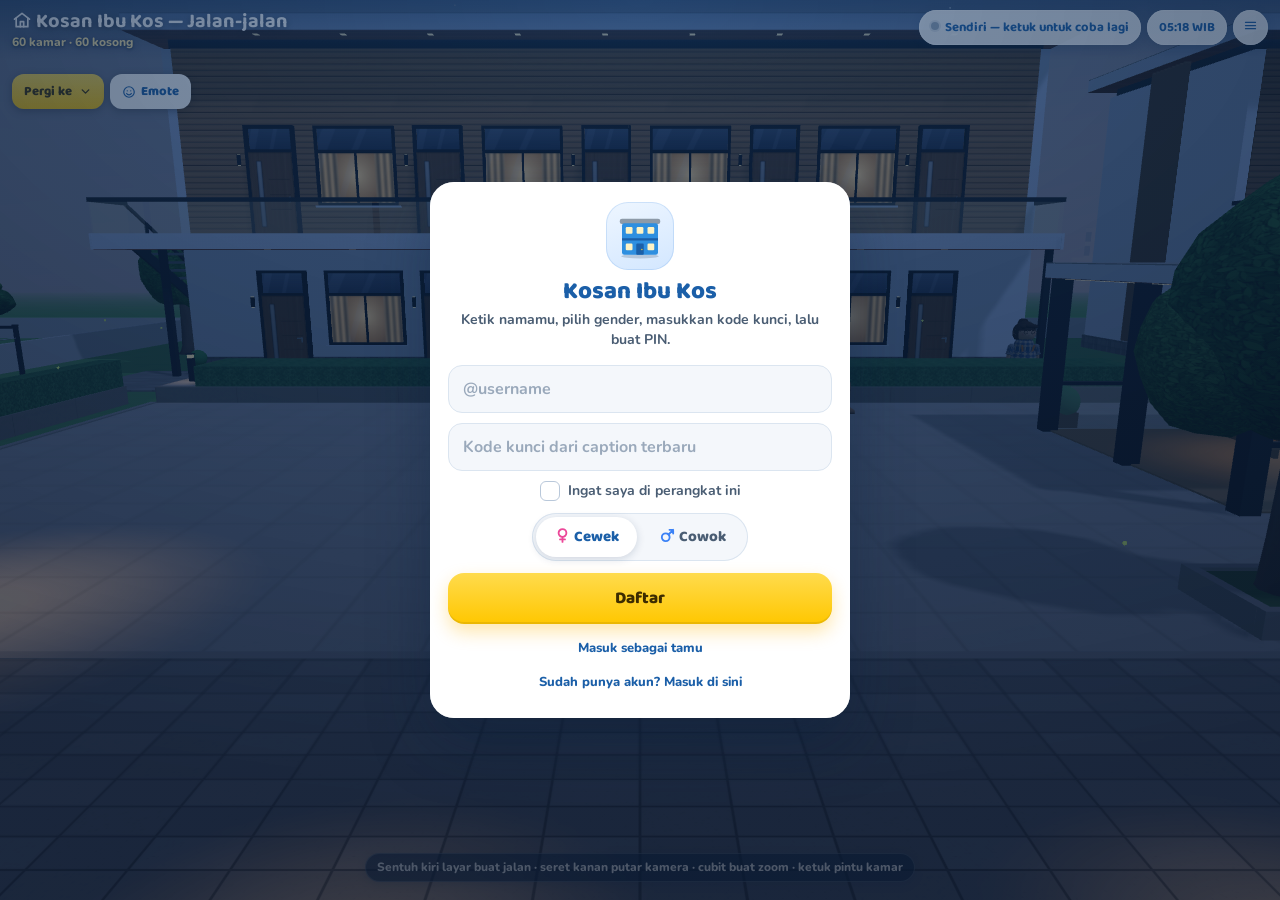
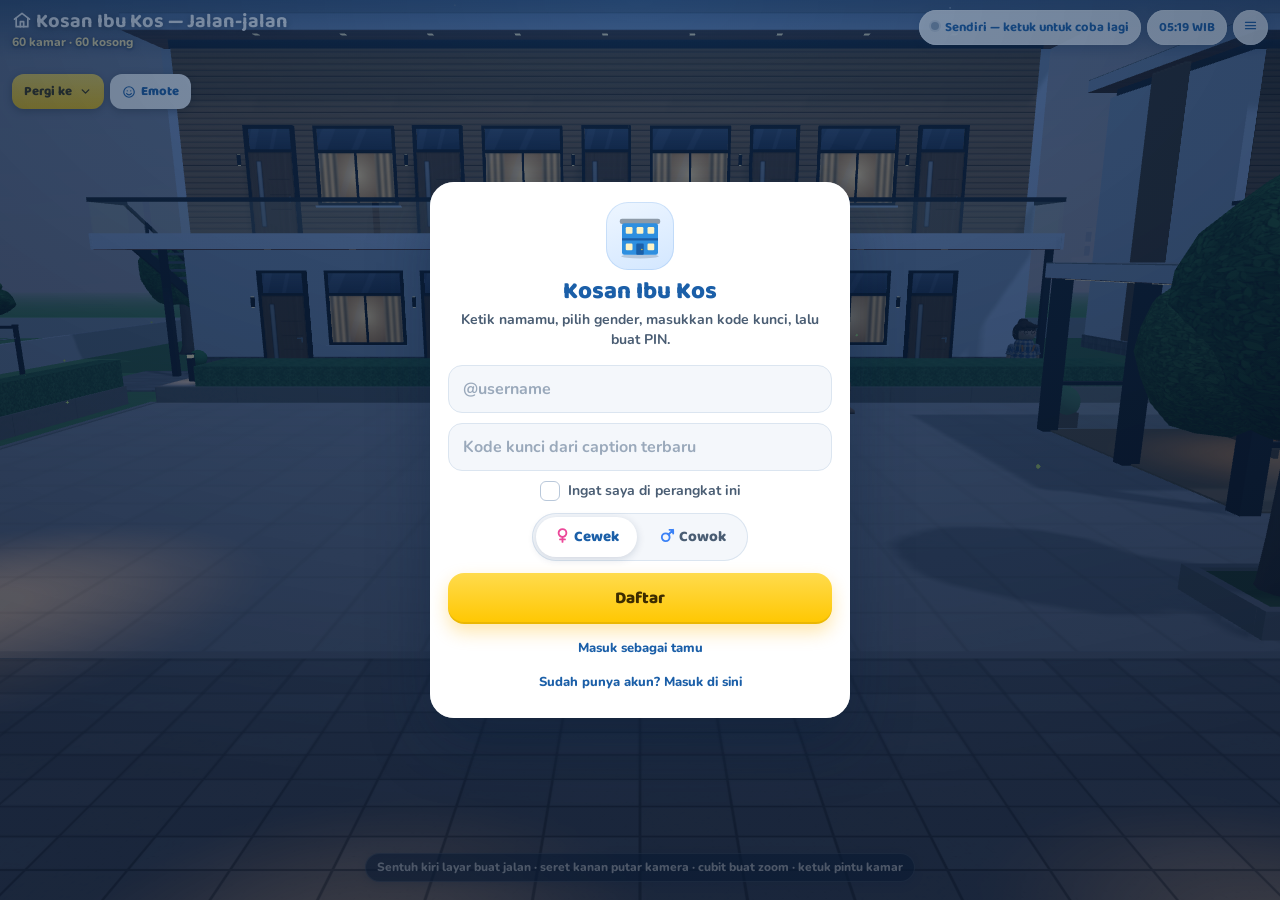
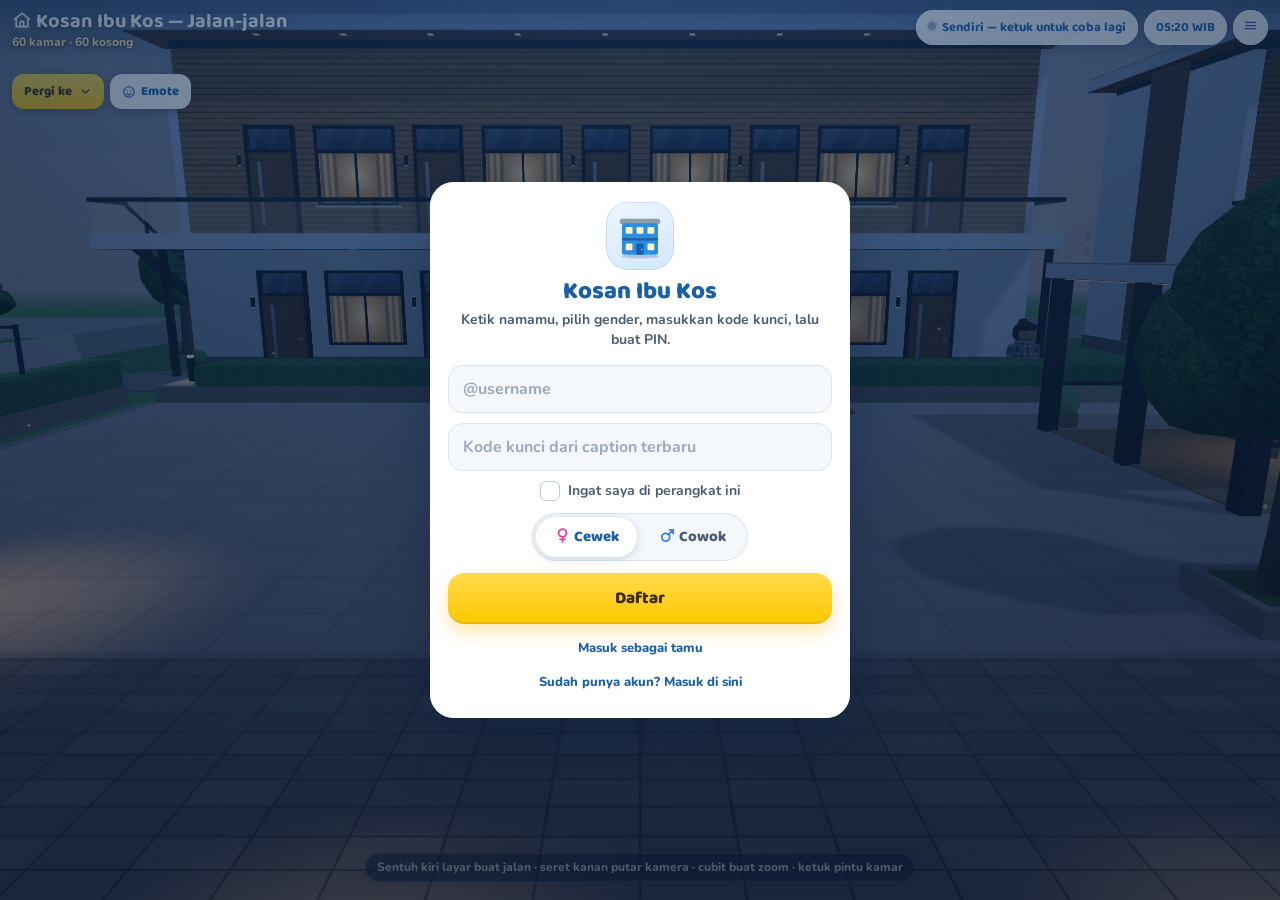
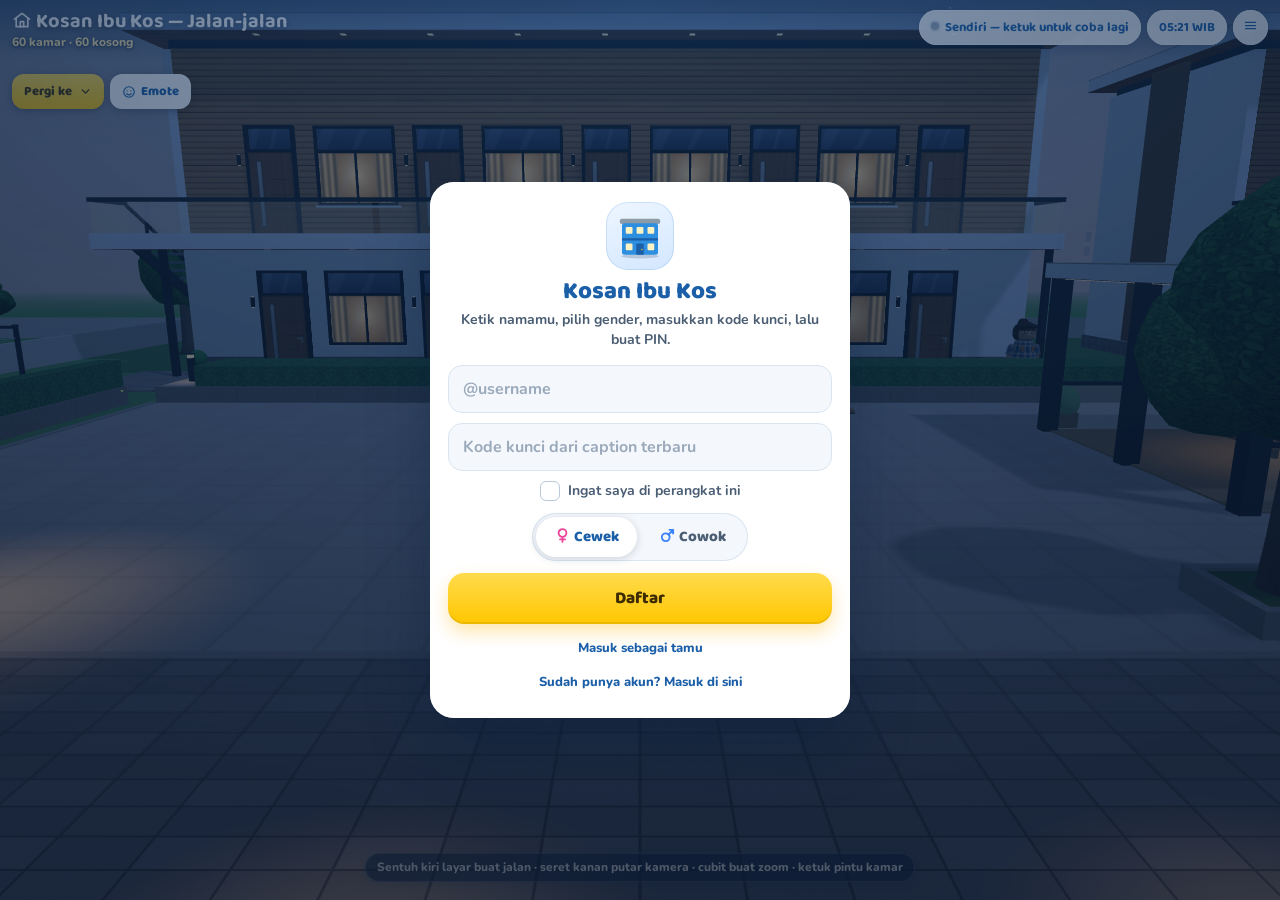
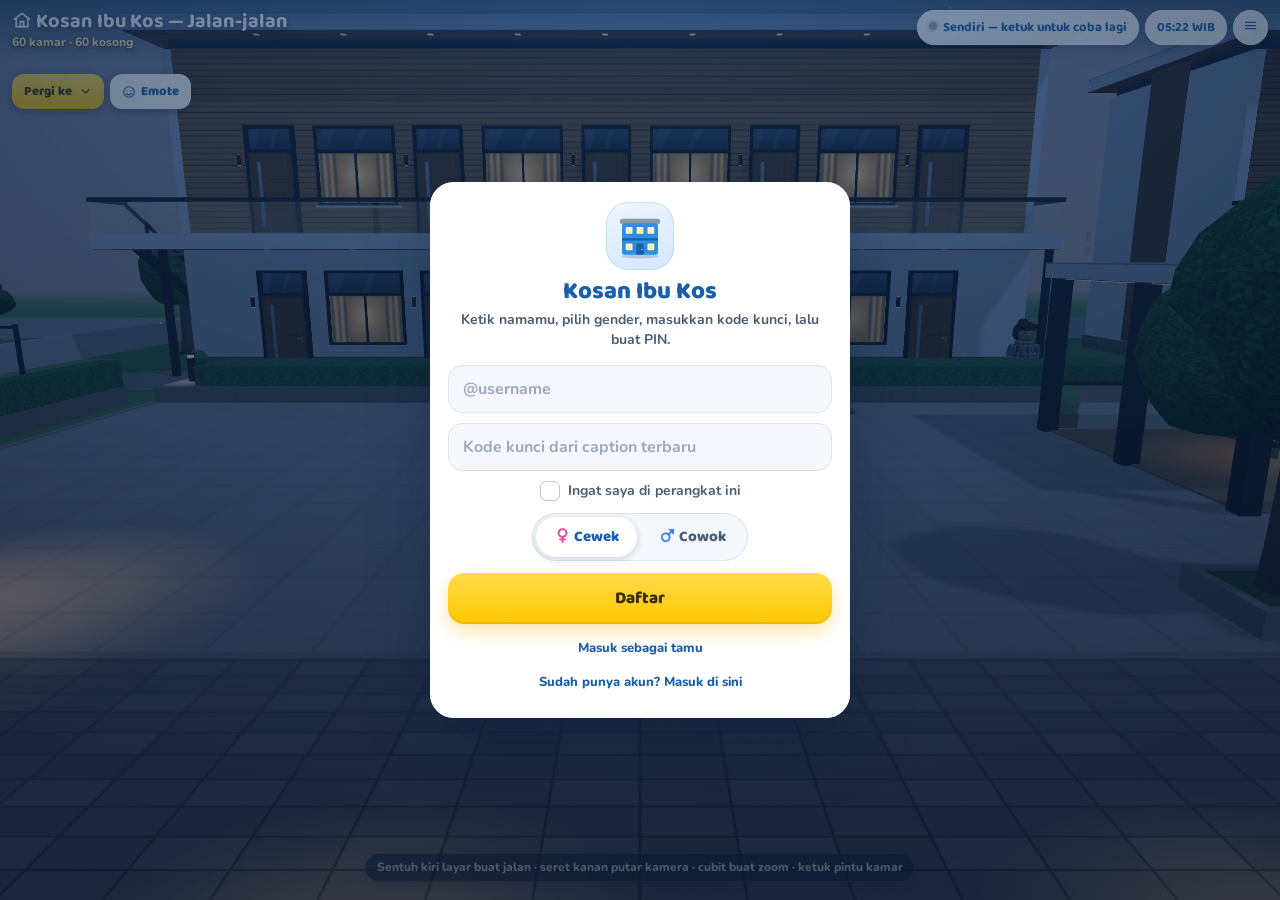
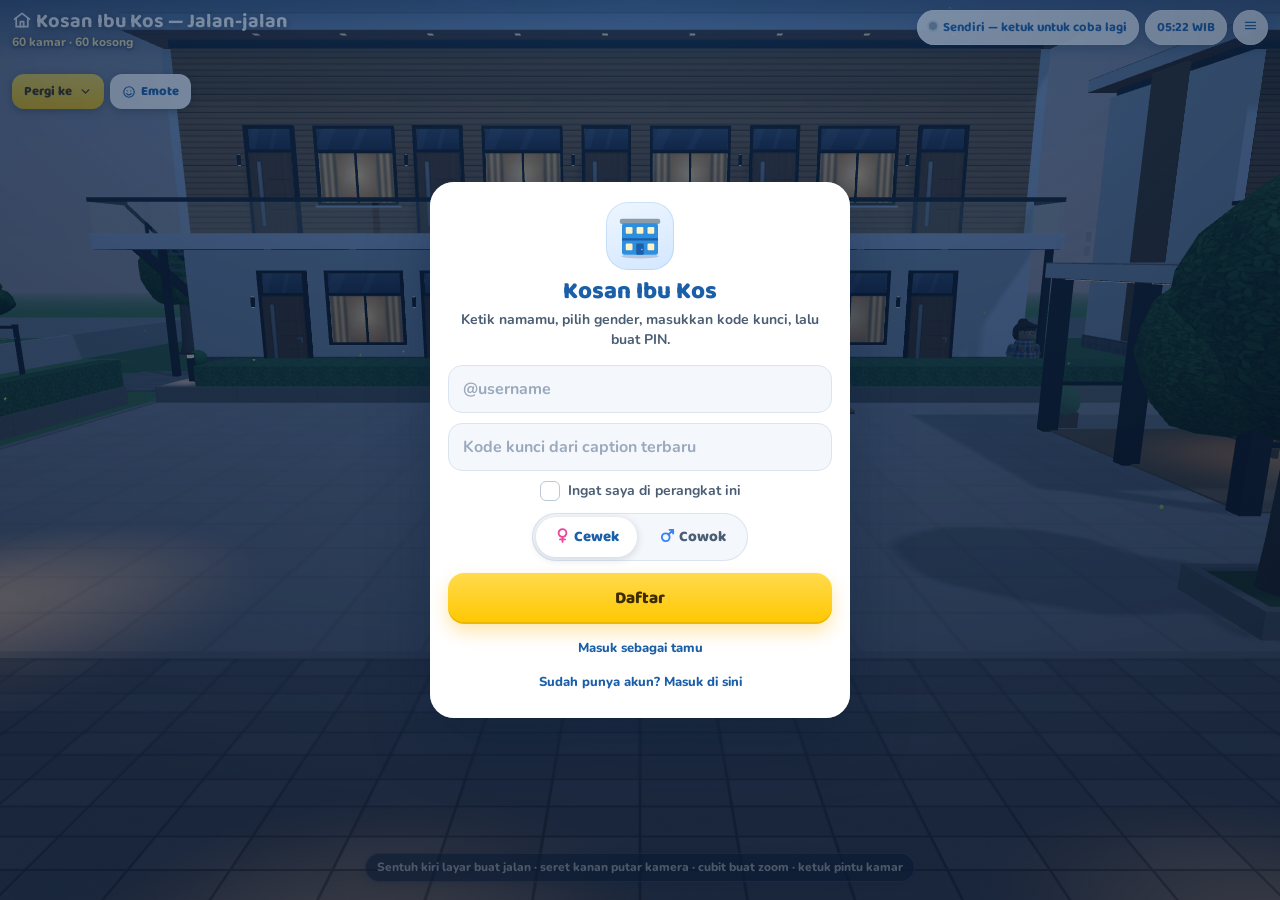
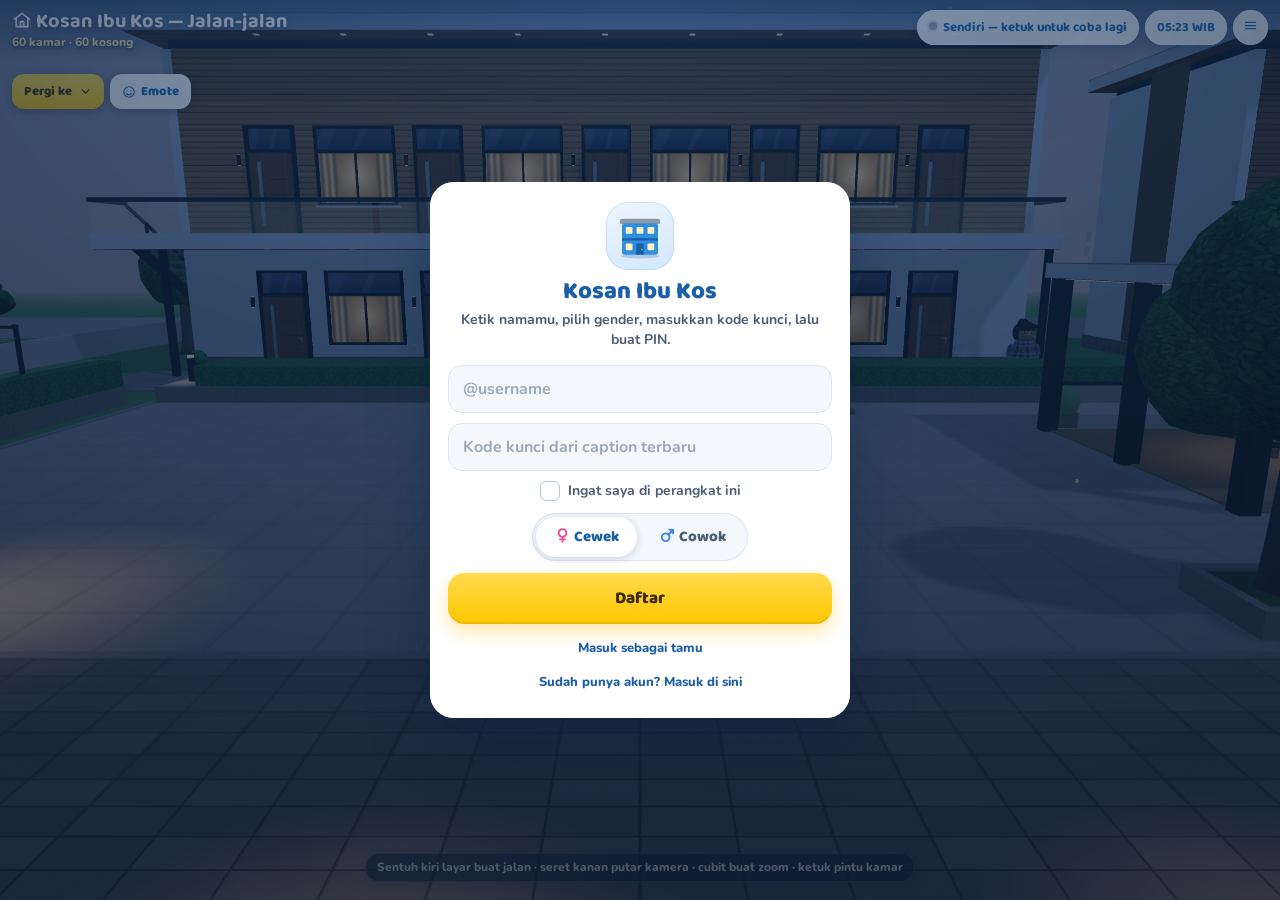
